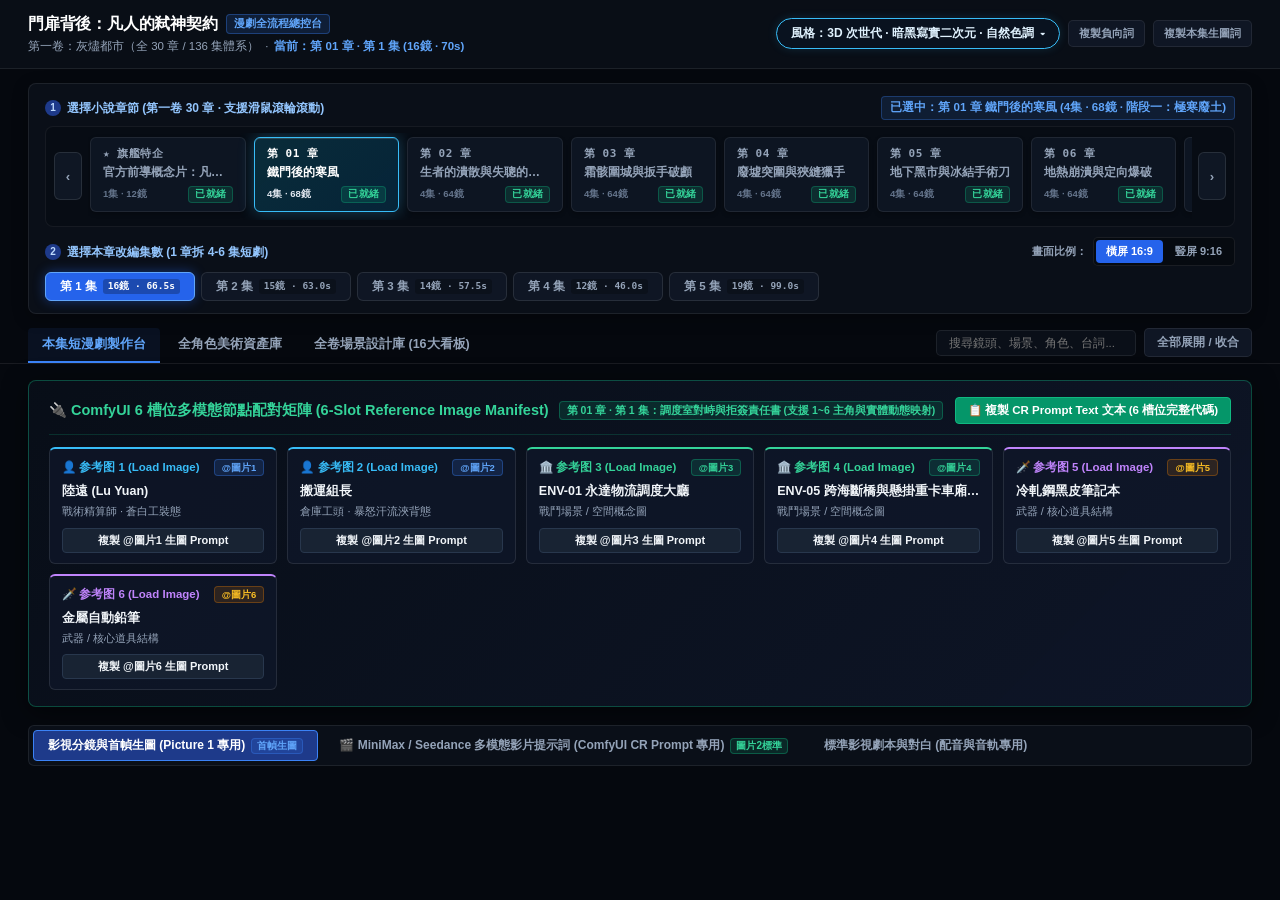
==== dashboard/index.html @ e0bdbbef "fix(prompts): eliminate global rich gritty textures and establish Material Integrity Protocol" ====
<!DOCTYPE html>
<html lang="zh-TW">
<head>
  <meta charset="UTF-8">
  <meta name="viewport" content="width=device-width, initial-scale=1.0">
  <title>門扉背後：凡人的弒神契約 - 工業級 AI 漫劇全流程製作總控台</title>
  <style>
    :root {
      --bg-primary: #05080e;
      --bg-secondary: #0a0f18;
      --bg-surface: #0e1522;
      --bg-card: #121a29;
      --bg-card-hover: #172235;
      --border-subtle: rgba(255, 255, 255, 0.08);
      --border-focus: rgba(56, 189, 248, 0.4);
      --accent-blue: #3b82f6;
      --accent-cyan: #06b6d4;
      --accent-sky: #38bdf8;
      --accent-bronze: #d97706;
      --accent-danger: #ef4444;
      --accent-purple: #a855f7;
      --accent-emerald: #10b981;
      --text-primary: #f8fafc;
      --text-secondary: #94a3b8;
      --text-muted: #64748b;
      --font-mono: "Fira Code", "Cascadia Code", Consolas, monospace;
      --font-sans: -apple-system, BlinkMacSystemFont, "Segoe UI", Roboto, "Noto Sans TC", sans-serif;
    }

    * { box-sizing: border-box; margin: 0; padding: 0; }
    body {
      background-color: var(--bg-primary);
      color: var(--text-primary);
      font-family: var(--font-sans);
      line-height: 1.5;
      padding-bottom: 90px;
      overflow-x: hidden;
    }

    /* 頂部極簡 Studio 導航欄 */
    header {
      background: rgba(10, 15, 24, 0.95);
      border-bottom: 1px solid var(--border-subtle);
      padding: 12px 28px;
      position: sticky;
      top: 0;
      z-index: 200;
      backdrop-filter: blur(20px);
    }

    .header-inner {
      max-width: 1600px;
      margin: 0 auto;
      display: flex;
      justify-content: space-between;
      align-items: center;
      flex-wrap: wrap;
      gap: 12px;
    }

    .brand-group {
      display: flex;
      flex-direction: column;
      gap: 2px;
    }

    .brand-title {
      display: flex;
      align-items: center;
      gap: 8px;
    }

    .brand-title h1 {
      font-size: 16px;
      font-weight: 700;
      color: #fff;
      letter-spacing: -0.2px;
    }

    .brand-subtitle {
      font-size: 11.5px;
      color: var(--text-secondary);
      display: flex;
      align-items: center;
      gap: 6px;
      flex-wrap: wrap;
    }

    .header-actions {
      display: flex;
      align-items: center;
      gap: 8px;
      flex-wrap: wrap;
    }

    .badge {
      display: inline-flex;
      align-items: center;
      font-size: 11px;
      font-weight: 600;
      padding: 2px 7px;
      border-radius: 4px;
      line-height: 1.2;
    }

    .badge-primary { background: rgba(59, 130, 246, 0.15); color: #60a5fa; border: 1px solid rgba(59, 130, 246, 0.35); }
    .badge-bronze { background: rgba(217, 119, 6, 0.15); color: #fbbf24; border: 1px solid rgba(217, 119, 6, 0.35); }
    .badge-shot { background: rgba(6, 182, 212, 0.15); color: #22d3ee; border: 1px solid rgba(6, 182, 212, 0.35); }
    .badge-danger { background: rgba(239, 68, 68, 0.15); color: #f87171; border: 1px solid rgba(239, 68, 68, 0.35); }
    .badge-purple { background: rgba(168, 85, 247, 0.15); color: #c084fc; border: 1px solid rgba(168, 85, 247, 0.35); }
    .badge-emerald { background: rgba(16, 185, 129, 0.15); color: #34d399; border: 1px solid rgba(16, 185, 129, 0.35); }

    /* 風格切換膠囊按鈕 (Style Switcher Capsule) */
    .style-capsule-btn {
      background: #111a29;
      border: 1px solid rgba(56, 189, 248, 0.35);
      color: #e2e8f0;
      padding: 5px 12px;
      border-radius: 20px;
      font-size: 11.5px;
      font-weight: 600;
      cursor: pointer;
      display: flex;
      align-items: center;
      gap: 6px;
      transition: all 0.2s ease;
      box-shadow: 0 0 10px rgba(56, 189, 248, 0.12);
    }

    .style-capsule-btn:hover {
      background: #17243a;
      border-color: #38bdf8;
      box-shadow: 0 0 14px rgba(56, 189, 248, 0.25);
    }

    .style-capsule-btn.active {
      background: rgba(56, 189, 248, 0.15);
      border-color: #38bdf8;
    }

    .btn-header-action {
      background: #0f1624;
      border: 1px solid var(--border-subtle);
      color: var(--text-secondary);
      font-size: 11px;
      font-weight: 600;
      padding: 5px 10px;
      border-radius: 5px;
      cursor: pointer;
      transition: all 0.15s ease;
    }

    .btn-header-action:hover {
      background: #182232;
      color: #fff;
      border-color: rgba(255, 255, 255, 0.2);
    }

    /* 風格抽屜 (Collapsible Style Drawer) */
    .style-drawer {
      max-height: 0;
      overflow: hidden;
      transition: max-height 0.35s cubic-bezier(0.4, 0, 0.2, 1), opacity 0.25s ease;
      opacity: 0;
      background: #080c14;
      border-bottom: 1px solid rgba(56, 189, 248, 0.2);
      box-shadow: 0 12px 30px rgba(0, 0, 0, 0.7);
    }

    .style-drawer.open {
      max-height: 550px;
      opacity: 1;
      overflow-y: auto;
    }

    .style-drawer-inner {
      max-width: 1600px;
      margin: 0 auto;
      padding: 14px 28px;
    }

    .style-drawer-header {
      display: flex;
      justify-content: space-between;
      align-items: center;
      margin-bottom: 10px;
    }

    .btn-close-drawer {
      background: transparent;
      border: 1px solid rgba(255, 255, 255, 0.1);
      color: #94a3b8;
      padding: 3px 8px;
      border-radius: 4px;
      font-size: 11px;
      cursor: pointer;
    }

    .btn-close-drawer:hover {
      color: #fff;
      border-color: #ef4444;
      background: rgba(239, 68, 68, 0.15);
    }

    .style-categories {
      display: flex;
      gap: 6px;
      margin-bottom: 10px;
      flex-wrap: wrap;
      align-items: center;
    }

    .cat-btn {
      background: #0f1624;
      border: 1px solid #1f2b3e;
      color: var(--text-secondary);
      font-size: 11px;
      font-weight: 600;
      padding: 4px 10px;
      border-radius: 4px;
      cursor: pointer;
      transition: all 0.15s ease;
    }

    .cat-btn:hover { color: #fff; border-color: #3b82f6; }
    .cat-btn.active {
      background: #2563eb;
      border-color: #60a5fa;
      color: #fff;
    }

    .style-grid {
      display: grid;
      grid-template-columns: repeat(auto-fill, minmax(min(100%, 280px), 1fr));
      gap: 8px;
    }

    .style-card {
      background: #0f1624;
      border: 1px solid #1e2a3c;
      border-radius: 6px;
      padding: 8px 12px;
      cursor: pointer;
      transition: all 0.15s ease;
      display: flex;
      flex-direction: column;
      gap: 2px;
      position: relative;
    }

    .style-card:hover {
      border-color: #38bdf8;
      background: #141f32;
    }

    .style-card.active, .style-card.selected {
      border-color: #38bdf8 !important;
      background: rgba(56, 189, 248, 0.16) !important;
      box-shadow: 0 0 16px rgba(56, 189, 248, 0.35), inset 0 0 8px rgba(56, 189, 248, 0.1) !important;
      outline: 1px solid #38bdf8 !important;
    }



    .style-card-name { font-size: 12px; font-weight: 700; color: #fff; line-height: 1.35; flex: 1; }
    .style-card-desc { font-size: 10.5px; color: var(--text-secondary); line-height: 1.35; }

    /* Studio Toolbar (雙層極簡章節與集數導航軸) */
    .studio-toolbar-container {
      max-width: 1600px;
      margin: 14px auto 0;
      padding: 0 28px;
    }

    .studio-toolbar-card {
      background: #0a0f18;
      border: 1px solid var(--border-subtle);
      border-radius: 8px;
      padding: 12px 16px;
      display: flex;
      flex-direction: column;
      gap: 10px;
      box-shadow: 0 4px 16px rgba(0, 0, 0, 0.3);
    }

    .toolbar-tier-1, .toolbar-tier-2 {
      display: flex;
      flex-direction: column;
      gap: 6px;
    }

    .tier-label-row {
      display: flex;
      justify-content: space-between;
      align-items: center;
      flex-wrap: wrap;
      gap: 8px;
    }

    .tier-label {
      font-size: 12px;
      font-weight: 700;
      color: #93c5fd;
      display: flex;
      align-items: center;
      gap: 6px;
    }

    .tier-step-badge {
      background: #1e3a8a;
      color: #bfdbfe;
      font-size: 10px;
      font-weight: 800;
      width: 16px;
      height: 16px;
      border-radius: 50%;
      display: inline-flex;
      align-items: center;
      justify-content: center;
    }

    .active-ch-pill {
      font-size: 11.5px;
      color: #60a5fa;
      background: rgba(59, 130, 246, 0.12);
      border: 1px solid rgba(59, 130, 246, 0.3);
      padding: 2px 8px;
      border-radius: 4px;
      font-weight: 600;
    }

    .chapter-scroll-wrapper {
      position: relative;
      display: flex;
      align-items: center;
      gap: 6px;
      background: #070c14;
      padding: 6px 8px;
      border-radius: 8px;
      border: 1px solid rgba(255, 255, 255, 0.06);
    }

    .scroll-btn {
      background: #0f1724;
      border: 1px solid rgba(255, 255, 255, 0.1);
      color: var(--text-secondary);
      width: 28px;
      height: 48px;
      border-radius: 6px;
      display: flex;
      align-items: center;
      justify-content: center;
      cursor: pointer;
      font-weight: 700;
      transition: all 0.15s ease;
      flex-shrink: 0;
    }

    .scroll-btn:hover { background: #1a2538; color: #38bdf8; border-color: #38bdf8; }

    .chapter-scroll-bar {
      display: flex;
      gap: 8px;
      overflow-x: auto;
      padding: 4px 2px 8px;
      scroll-behavior: smooth;
      flex: 1;
    }

    .chapter-scroll-bar::-webkit-scrollbar { height: 5px; }
    .chapter-scroll-bar::-webkit-scrollbar-track { background: rgba(0, 0, 0, 0.3); border-radius: 3px; }
    .chapter-scroll-bar::-webkit-scrollbar-thumb { background: #1e293b; border-radius: 3px; border: 1px solid rgba(255,255,255,0.05); }
    .chapter-scroll-bar::-webkit-scrollbar-thumb:hover { background: #0284c7; }

    .ch-btn, .chapter-pill {
      background: #0d1522;
      border: 1px solid rgba(255, 255, 255, 0.08);
      color: #94a3b8;
      font-size: 11.5px;
      font-weight: 600;
      padding: 8px 12px;
      border-radius: 6px;
      cursor: pointer;
      white-space: nowrap;
      transition: all 0.2s cubic-bezier(0.16, 1, 0.3, 1);
      display: flex;
      flex-direction: column;
      align-items: flex-start;
      gap: 4px;
      flex-shrink: 0;
      min-width: 145px;
      box-shadow: 0 2px 4px rgba(0, 0, 0, 0.25);
    }

    .ch-btn:hover, .chapter-pill:hover {
      color: #f1f5f9;
      border-color: rgba(56, 189, 248, 0.4);
      background: #142033;
      transform: translateY(-1px);
    }

    .ch-btn.active, .chapter-pill.active {
      background: linear-gradient(135deg, rgba(14, 116, 144, 0.3) 0%, rgba(2, 132, 199, 0.2) 100%);
      border-color: #38bdf8;
      color: #fff;
      box-shadow: 0 0 16px rgba(56, 189, 248, 0.3), inset 0 1px 0 rgba(255, 255, 255, 0.15);
    }

    .ch-btn-num, .ch-num {
      font-family: var(--font-mono);
      font-size: 11px;
      font-weight: 700;
      letter-spacing: 0.5px;
    }

    .ch-btn-meta, .ch-name {
      font-size: 12px;
      font-weight: 600;
      line-height: 1.3;
      max-width: 130px;
      overflow: hidden;
      text-overflow: ellipsis;
      white-space: nowrap;
    }

    .ch-status-badge {
      font-size: 9.5px;
      font-weight: 700;
      padding: 1px 6px;
      border-radius: 4px;
      letter-spacing: 0.2px;
    }

    .ch-status-badge.ready {
      background: rgba(16, 185, 129, 0.15);
      color: #34d399;
      border: 1px solid rgba(16, 185, 129, 0.3);
    }

    .ch-status-badge.wip {
      background: rgba(245, 158, 11, 0.12);
      color: #fbbf24;
      border: 1px solid rgba(245, 158, 11, 0.25);
    }

    .ratio-switch-wrapper {
      display: flex;
      align-items: center;
      gap: 6px;
    }

    .ratio-switch-group {
      display: flex;
      background: #060a10;
      padding: 2px;
      border-radius: 5px;
      border: 1px solid var(--border-subtle);
      gap: 2px;
    }

    .ratio-btn {
      background: transparent;
      border: none;
      color: var(--text-secondary);
      font-size: 11px;
      font-weight: 700;
      padding: 4px 10px;
      border-radius: 4px;
      cursor: pointer;
      transition: all 0.15s ease;
      white-space: nowrap;
    }

    .ratio-btn:hover { color: #fff; }
    .ratio-btn.active {
      background: #2563eb;
      color: #fff;
    }

    .sub-episode-pills {
      display: flex;
      gap: 6px;
      flex-wrap: wrap;
    }

    .pill-btn, .episode-pill {
      background: #0f1624;
      border: 1px solid rgba(255, 255, 255, 0.1);
      color: #94a3b8;
      font-size: 11.5px;
      font-weight: 600;
      padding: 6px 14px;
      border-radius: 6px;
      cursor: pointer;
      transition: all 0.15s ease;
      display: flex;
      align-items: center;
      gap: 6px;
      white-space: nowrap;
    }

    .pill-btn:hover, .episode-pill:hover { 
      color: #fff; 
      background: #162030; 
      border-color: #38bdf8; 
    }
    .pill-btn.active, .episode-pill.active {
      background: #2563eb;
      border-color: #60a5fa;
      color: #fff;
      box-shadow: 0 0 12px rgba(37, 99, 235, 0.45);
    }

    .pill-tag {
      font-size: 9.5px;
      background: rgba(0, 0, 0, 0.25);
      padding: 1px 5px;
      border-radius: 3px;
      font-family: var(--font-mono);
    }

    /* 4-Core Nav Tabs Bar */
    .nav-tabs-bar {
      max-width: 1600px;
      margin: 14px auto 0;
      padding: 0 28px;
      display: flex;
      justify-content: space-between;
      align-items: center;
      border-bottom: 1px solid var(--border-subtle);
      flex-wrap: wrap;
      gap: 10px;
    }

    .nav-tabs {
      display: flex;
      gap: 4px;
      overflow-x: auto;
    }

    .tab-btn {
      background: transparent;
      border: none;
      color: var(--text-secondary);
      padding: 8px 14px;
      font-size: 12.5px;
      font-weight: 600;
      cursor: pointer;
      border-bottom: 2px solid transparent;
      transition: all 0.15s ease;
      white-space: nowrap;
      border-radius: 4px 4px 0 0;
    }

    .tab-btn:hover { color: var(--text-primary); background: rgba(255, 255, 255, 0.03); }
    .tab-btn.active {
      color: #60a5fa;
      border-bottom: 2px solid var(--accent-blue);
      background: rgba(59, 130, 246, 0.08);
    }

    .search-tools {
      display: flex;
      align-items: center;
      gap: 8px;
      padding-bottom: 6px;
    }

    .search-input-wrapper {
      position: relative;
      display: flex;
      align-items: center;
    }

    .search-input {
      background: #0a0f18;
      border: 1px solid var(--border-subtle);
      color: #fff;
      font-size: 11.5px;
      padding: 6px 12px;
      border-radius: 5px;
      width: 200px;
      outline: none;
      transition: border-color 0.15s ease;
    }

    .search-input:focus { border-color: var(--accent-sky); }

    .btn-action {
      background: #0f1624;
      border: 1px solid var(--border-subtle);
      color: var(--text-secondary);
      font-size: 11.5px;
      font-weight: 600;
      padding: 6px 12px;
      border-radius: 5px;
      cursor: pointer;
      transition: all 0.15s ease;
      white-space: nowrap;
    }

    .btn-action:hover { color: #fff; border-color: #3b82f6; }

    main {
      max-width: 1600px;
      margin: 16px auto;
      padding: 0 28px;
    }

    .main-tab-pane { display: none; }
    .main-tab-pane.active { display: block; }

    /* Sub Workbench Tabs */
    .sub-workbench-tabs {
      display: flex;
      gap: 6px;
      margin-bottom: 16px;
      padding: 4px;
      background: #0a0f18;
      border: 1px solid var(--border-subtle);
      border-radius: 6px;
      flex-wrap: wrap;
    }

    .sub-tab-btn {
      background: transparent;
      border: 1px solid transparent;
      color: var(--text-secondary);
      padding: 6px 14px;
      font-size: 12px;
      font-weight: 600;
      border-radius: 4px;
      cursor: pointer;
      transition: all 0.15s ease;
      display: flex;
      align-items: center;
      gap: 6px;
    }

    .sub-tab-btn:hover { color: #fff; background: rgba(255, 255, 255, 0.04); }
    .sub-tab-btn.active {
      background: #1e3a8a;
      border-color: #3b82f6;
      color: #fff;
    }

    .sub-tab-pane { display: none; }
    .sub-tab-pane.active { display: block; }

    /* Stage Filter Buttons */
    .stage-btn {
      background: #0a0f18;
      border: 1px solid var(--border-subtle);
      color: var(--text-secondary);
      padding: 6px 14px;
      border-radius: 5px;
      font-size: 11.5px;
      font-weight: 500;
      cursor: pointer;
      transition: all 0.15s ease;
    }
    .stage-btn:hover {
      background: var(--bg-card);
      color: var(--text-primary);
      border-color: rgba(255,255,255,0.2);
    }
    .stage-btn.active {
      background: rgba(16, 185, 129, 0.15);
      color: #34d399;
      border-color: #10b981;
      font-weight: 600;
      box-shadow: 0 0 10px rgba(16, 185, 129, 0.25);
    }

    /* Environment Concept Bible Card */
    .env-bible-container {
      display: flex;
      flex-direction: column;
      gap: 24px;
    }

    .env-bible-card {
      background: linear-gradient(180deg, #0d1422 0%, #080c14 100%);
      border: 1px solid #1a2538;
      border-radius: 8px;
      padding: 18px;
      display: flex;
      flex-direction: column;
      gap: 14px;
      box-shadow: 0 4px 20px rgba(0, 0, 0, 0.4);
      position: relative;
    }

    .env-bible-card:hover {
      border-color: #3b82f6;
      box-shadow: 0 6px 25px rgba(59, 130, 246, 0.15);
    }

    .env-header-row {
      display: flex;
      justify-content: space-between;
      align-items: flex-start;
      border-bottom: 1px solid rgba(255, 255, 255, 0.08);
      padding-bottom: 12px;
      gap: 12px;
      flex-wrap: wrap;
    }

    .env-title-group {
      display: flex;
      flex-direction: column;
      gap: 2px;
    }

    .env-main-title {
      font-size: 16px;
      font-weight: 800;
      color: #fff;
      display: flex;
      align-items: center;
      gap: 8px;
    }

    .env-subtitle {
      font-size: 11.5px;
      color: #94a3b8;
      font-family: var(--font-mono);
    }

    .env-top-grid {
      display: grid;
      grid-template-columns: 1.1fr 1fr;
      gap: 14px;
    }

    .env-lore-box {
      background: rgba(15, 23, 42, 0.6);
      border: 1px solid rgba(255, 255, 255, 0.05);
      border-radius: 6px;
      padding: 14px;
      display: flex;
      flex-direction: column;
      gap: 10px;
    }

    .env-section-label {
      font-size: 10.5px;
      font-weight: 700;
      text-transform: uppercase;
      letter-spacing: 0.6px;
      color: #60a5fa;
      display: flex;
      align-items: center;
      gap: 6px;
    }

    .env-desc-text {
      font-size: 12px;
      color: #cbd5e1;
      line-height: 1.55;
    }

    .env-specs-grid {
      display: grid;
      grid-template-columns: 1fr 1fr;
      gap: 8px;
      background: rgba(0, 0, 0, 0.25);
      padding: 10px;
      border-radius: 5px;
      border: 1px solid rgba(255, 255, 255, 0.04);
    }

    .env-spec-item {
      font-size: 11px;
      display: flex;
      flex-direction: column;
      gap: 2px;
    }

    .env-spec-name { color: #64748b; font-weight: 600; font-size: 10px; }
    .env-spec-val { color: #e2e8f0; line-height: 1.35; }

    .env-color-swatches {
      display: flex;
      align-items: center;
      gap: 4px;
      flex-wrap: wrap;
      margin-top: 3px;
    }

    .env-color-chip {
      display: flex;
      align-items: center;
      gap: 4px;
      background: rgba(0, 0, 0, 0.3);
      padding: 2px 5px;
      border-radius: 3px;
      border: 1px solid rgba(255, 255, 255, 0.06);
      font-size: 10px;
      font-family: var(--font-mono);
      color: #94a3b8;
    }

    .env-color-dot {
      width: 8px;
      height: 8px;
      border-radius: 2px;
      display: inline-block;
    }

    .env-sub-section {
      display: flex;
      flex-direction: column;
      gap: 8px;
      background: rgba(13, 19, 31, 0.7);
      border: 1px solid rgba(255, 255, 255, 0.05);
      border-radius: 6px;
      padding: 12px 14px;
    }

    .env-quad-grid {
      display: grid;
      grid-template-columns: repeat(4, 1fr);
      gap: 10px;
    }

    .env-quad-card {
      background: #090e17;
      border: 1px solid #1a2538;
      border-radius: 5px;
      padding: 8px 10px;
      display: flex;
      flex-direction: column;
      gap: 4px;
      transition: all 0.15s ease;
    }

    .env-quad-card:hover {
      border-color: #3b82f6;
      background: #0d1522;
    }

    .env-quad-title {
      font-size: 11px;
      font-weight: 700;
      color: #93c5fd;
      display: flex;
      align-items: center;
      justify-content: space-between;
    }

    .env-quad-desc {
      font-size: 10.5px;
      color: #94a3b8;
      line-height: 1.4;
    }

    /* 30 章全景工程總表網格 */
    .overview-grid {
      display: grid;
      grid-template-columns: repeat(auto-fill, minmax(min(100%, 340px), 1fr));
      gap: 12px;
    }

    .ch-overview-card {
      background: var(--bg-card);
      border: 1px solid var(--border-subtle);
      border-radius: 6px;
      padding: 12px 14px;
      display: flex;
      flex-direction: column;
      gap: 6px;
      transition: all 0.2s ease;
      cursor: pointer;
    }

    .ch-overview-card:hover {
      border-color: #3b82f6;
      background: var(--bg-card-hover);
      transform: translateY(-2px);
    }

    .ch-overview-card.active-ch {
      border-color: #60a5fa;
      background: rgba(59, 130, 246, 0.1);
    }

    .ch-card-header {
      display: flex;
      justify-content: space-between;
      align-items: center;
    }

    .ch-card-title {
      font-size: 13px;
      font-weight: 700;
      color: #fff;
    }

    .ch-card-desc {
      font-size: 11px;
      color: var(--text-secondary);
      line-height: 1.4;
    }

    .ch-card-footer {
      display: flex;
      justify-content: space-between;
      align-items: center;
      margin-top: auto;
      padding-top: 6px;
      border-top: 1px solid rgba(255, 255, 255, 0.05);
      font-size: 10.5px;
      color: var(--text-muted);
    }

    /* 可折疊手風琴 */
    .section-accordion {
      background: var(--bg-secondary);
      border: 1px solid var(--border-subtle);
      border-radius: 6px;
      margin-bottom: 14px;
      overflow: hidden;
      transition: border-color 0.2s ease;
    }

    .accordion-header {
      padding: 10px 16px;
      background: #0d1422;
      display: flex;
      justify-content: space-between;
      align-items: center;
      cursor: pointer;
      user-select: none;
      border-bottom: 1px solid var(--border-subtle);
      transition: background 0.15s ease;
    }

    .accordion-header:hover { background: #121c2e; }

    .accordion-title {
      font-size: 13px;
      font-weight: 700;
      color: #f1f5f9;
      display: flex;
      align-items: center;
      gap: 8px;
    }

    .accordion-icon {
      font-size: 13px;
      color: #94a3b8;
      font-family: var(--font-mono);
      transition: transform 0.2s ease;
    }

    .accordion-body { 
      padding: 14px; 
      display: block; 
      transition: all 0.2s ease;
    }

    /* 支援雙重選擇器：無論 .collapsed 在 accordion 還是 body 上均強制隱藏 */
    .section-accordion.collapsed .accordion-body,
    .accordion-body.collapsed { 
      display: none !important; 
    }

    .section-accordion.collapsed .accordion-header {
      border-bottom: none;
    }

    /* 卡片與網格 */
    .shot-grid, .asset-grid {
      display: grid;
      grid-template-columns: repeat(auto-fill, minmax(min(100%, 380px), 1fr));
      gap: 16px;
      align-items: stretch;
    }

    .shot-card, .asset-card {
      background: var(--bg-card);
      border: 1px solid var(--border-subtle);
      border-radius: 8px;
      overflow: hidden;
      display: flex;
      flex-direction: column;
      transition: all 0.2s cubic-bezier(0.16, 1, 0.3, 1);
      box-shadow: 0 4px 14px rgba(0, 0, 0, 0.25);
    }

    .shot-card:hover, .asset-card:hover {
      border-color: #3b82f6;
      background: var(--bg-card-hover);
      transform: translateY(-2px);
      box-shadow: 0 8px 22px rgba(59, 130, 246, 0.18);
    }

    .shot-header, .card-header {
      background: #0d1422;
      padding: 10px 14px;
      display: flex;
      justify-content: space-between;
      align-items: center;
      border-bottom: 1px solid var(--border-subtle);
      font-weight: 700;
      color: #fff;
    }

    .shot-desc {
      padding: 12px 14px 10px;
      font-size: 12.5px;
      color: #e2e8f0;
      line-height: 1.6;
      word-break: break-word;
      overflow-wrap: break-word;
    }

    .shot-sfx {
      font-size: 11px;
      color: #38bdf8;
      background: rgba(56, 189, 248, 0.08);
      border: 1px solid rgba(56, 189, 248, 0.2);
      padding: 5px 10px;
      border-radius: 4px;
      margin: 0 14px 10px;
      display: flex;
      align-items: center;
      gap: 4px;
      word-break: break-word;
    }

    .card-body {
      padding: 12px 14px;
      flex: 1;
      display: flex;
      flex-direction: column;
      gap: 8px;
    }

    .asset-spec-list {
      font-size: 11.5px;
      color: var(--text-secondary);
      list-style-type: none;
      display: flex;
      flex-direction: column;
      gap: 2px;
    }

    .asset-spec-list li { padding-left: 10px; position: relative; }
    .asset-spec-list li::before { content: "-"; position: absolute; left: 0; color: var(--accent-blue); }

    /* 單鏡頭動態演示指引盒子 */
    .motion-guide-box {
      background: rgba(15, 23, 42, 0.7);
      border-left: 3px solid #38bdf8;
      border-radius: 0 4px 4px 0;
      padding: 8px 10px;
      display: flex;
      flex-direction: column;
      gap: 4px;
      font-size: 11px;
      border-top: 1px solid rgba(56, 189, 248, 0.08);
      border-right: 1px solid rgba(56, 189, 248, 0.08);
      border-bottom: 1px solid rgba(56, 189, 248, 0.08);
    }

    .motion-guide-header {
      font-size: 10.5px;
      font-weight: 700;
      color: #38bdf8;
      display: flex;
      justify-content: space-between;
      align-items: center;
      text-transform: uppercase;
    }

    .motion-guide-content {
      color: #cbd5e1;
      line-height: 1.45;
    }

    .motion-item {
      display: flex;
      gap: 4px;
      margin-top: 2px;
    }

    .motion-tag {
      color: #93c5fd;
      font-weight: 600;
      flex-shrink: 0;
    }

    /* 配音對白專屬盒子 */
    .dubbing-card-box {
      background: rgba(88, 28, 135, 0.2);
      border: 1px solid rgba(168, 85, 247, 0.35);
      border-radius: 4px;
      padding: 6px 8px;
      display: flex;
      flex-direction: column;
      gap: 3px;
    }
    .dubbing-card-header {
      display: flex;
      justify-content: space-between;
      align-items: center;
    }
    .dubbing-card-text {
      font-size: 11.5px;
      color: #f3e8ff;
      line-height: 1.4;
    }
    .dubbing-timeline-box {
      background: #090e17;
      border: 1px solid rgba(168, 85, 247, 0.3);
      border-radius: 6px;
      padding: 14px;
      margin-bottom: 20px;
    }
    .dubbing-timeline-table {
      width: 100%;
      border-collapse: collapse;
      font-size: 11.5px;
      margin-top: 8px;
    }
    .dubbing-timeline-table th {
      background: #111827;
      color: #c084fc;
      text-align: left;
      padding: 6px 8px;
      border-bottom: 1px solid #1f2937;
      font-weight: 600;
    }
    .dubbing-timeline-table td {
      padding: 6px 8px;
      border-bottom: 1px solid rgba(255, 255, 255, 0.05);
      color: #e2e8f0;
      vertical-align: middle;
    }
    .dubbing-timeline-table tr:hover td {
      background: rgba(168, 85, 247, 0.06);
    }

    /* 角色聲線卡片 */
    .voice-card {
      background: #090e17;
      border: 1px solid rgba(168, 85, 247, 0.25);
      border-radius: 6px;
      padding: 12px 14px;
      display: flex;
      flex-direction: column;
      gap: 8px;
    }
    .voice-card:hover {
      border-color: rgba(168, 85, 247, 0.5);
      box-shadow: 0 4px 16px rgba(168, 85, 247, 0.1);
    }
    .voice-spec-row {
      display: grid;
      grid-template-columns: 1fr 1fr;
      gap: 6px;
      background: rgba(15, 23, 42, 0.6);
      padding: 6px 8px;
      border-radius: 4px;
      font-size: 11px;
    }
    .voice-sample-box {
      background: rgba(88, 28, 135, 0.15);
      border-left: 3px solid #a855f7;
      padding: 6px 8px;
      border-radius: 0 4px 4px 0;
      font-size: 11.5px;
      color: #f3e8ff;
      line-height: 1.4;
    }

    /* 怪物聲效工程卡片 */
    .monster-audio-card {
      background: #090e17;
      border: 1px solid rgba(239, 68, 68, 0.25);
      border-radius: 6px;
      padding: 12px 14px;
      display: flex;
      flex-direction: column;
      gap: 10px;
    }
    .monster-audio-card:hover {
      border-color: rgba(239, 68, 68, 0.5);
      box-shadow: 0 4px 16px rgba(239, 68, 68, 0.1);
    }
    .monster-layer-box {
      background: rgba(15, 23, 42, 0.7);
      border: 1px solid rgba(255, 255, 255, 0.06);
      border-radius: 4px;
      padding: 6px 8px;
      display: flex;
      flex-direction: column;
      gap: 3px;
      font-size: 11px;
    }

    /* 全球大師概念設計卡片 */
    .master-designer-card {
      background: #090e17;
      border: 1px solid rgba(59, 130, 246, 0.25);
      border-radius: 6px;
      padding: 12px 14px;
      display: flex;
      flex-direction: column;
      gap: 8px;
    }
    .master-designer-card:hover {
      border-color: rgba(59, 130, 246, 0.5);
      box-shadow: 0 4px 16px rgba(59, 130, 246, 0.12);
    }
    .designer-detail-row {
      display: flex;
      flex-direction: column;
      gap: 2px;
      font-size: 11px;
      background: rgba(15, 23, 42, 0.6);
      padding: 6px 8px;
      border-radius: 4px;
    }
    .palette-swatch-box {
      background: #0d1522;
      border: 1px solid rgba(59, 130, 246, 0.2);
      border-radius: 5px;
      padding: 8px 10px;
      display: flex;
      flex-direction: column;
      gap: 4px;
    }

    .prompt-box {
      background: #080c12;
      border: 1px solid #1a2536;
      border-radius: 6px;
      padding: 10px 12px;
      margin: auto 12px 12px 12px;
      display: flex;
      flex-direction: column;
      gap: 6px;
    }

    .prompt-header {
      font-size: 11px;
      font-family: var(--font-mono);
      color: #94a3b8;
      margin-bottom: 2px;
      display: flex;
      justify-content: space-between;
      align-items: center;
      font-weight: 600;
    }

    .prompt-content {
      font-family: var(--font-mono);
      font-size: 11.5px;
      color: #cbd5e1;
      white-space: pre-wrap;
      word-break: break-word;
      overflow-wrap: anywhere;
      max-height: 125px;
      overflow-y: auto;
      line-height: 1.55;
      padding-right: 4px;
    }

    /* 精緻極簡滾動條規範，杜絕原生巨大箭頭捲軸擠壓破壞字體與框線 */
    .prompt-content::-webkit-scrollbar,
    .screenplay-container::-webkit-scrollbar,
    .style-drawer::-webkit-scrollbar,
    .voice-table-container::-webkit-scrollbar,
    .nav-tabs::-webkit-scrollbar,
    .card-grid::-webkit-scrollbar {
      width: 5px;
      height: 5px;
    }

    .prompt-content::-webkit-scrollbar-track,
    .screenplay-container::-webkit-scrollbar-track,
    .style-drawer::-webkit-scrollbar-track,
    .voice-table-container::-webkit-scrollbar-track,
    .nav-tabs::-webkit-scrollbar-track,
    .card-grid::-webkit-scrollbar-track {
      background: rgba(0, 0, 0, 0.25);
      border-radius: 3px;
    }

    .prompt-content::-webkit-scrollbar-thumb,
    .screenplay-container::-webkit-scrollbar-thumb,
    .style-drawer::-webkit-scrollbar-thumb,
    .voice-table-container::-webkit-scrollbar-thumb,
    .nav-tabs::-webkit-scrollbar-thumb,
    .card-grid::-webkit-scrollbar-thumb {
      background: #1e293b;
      border-radius: 3px;
      border: 1px solid rgba(255, 255, 255, 0.05);
    }

    .prompt-content::-webkit-scrollbar-thumb:hover,
    .screenplay-container::-webkit-scrollbar-thumb:hover,
    .style-drawer::-webkit-scrollbar-thumb:hover,
    .voice-table-container::-webkit-scrollbar-thumb:hover,
    .nav-tabs::-webkit-scrollbar-thumb:hover,
    .card-grid::-webkit-scrollbar-thumb:hover {
      background: #38bdf8;
    }

    .btn-copy {
      background: #182333;
      border: 1px solid #28374d;
      color: #f1f5f9;
      font-size: 10.5px;
      padding: 3px 8px;
      border-radius: 4px;
      cursor: pointer;
      transition: all 0.15s ease;
      font-family: var(--font-sans);
      font-weight: 600;
      white-space: nowrap;
    }

    .btn-copy:hover { background: #3b82f6; border-color: #3b82f6; color: #fff; }
    .btn-copy.copied { background: #10b981; border-color: #10b981; color: #fff; }

    #toast {
      position: fixed;
      bottom: 24px;
      right: 24px;
      background: #10b981;
      color: #fff;
      font-size: 12.5px;
      font-weight: 600;
      padding: 8px 16px;
      border-radius: 5px;
      box-shadow: 0 4px 20px rgba(0, 0, 0, 0.4);
      transform: translateY(100px);
      opacity: 0;
      transition: all 0.25s ease;
      z-index: 9999;
    }

    #toast.show { transform: translateY(0); opacity: 1; }

    .screenplay-box {
      background: var(--bg-secondary);
      border: 1px solid var(--border-subtle);
      border-radius: 6px;
      padding: 24px;
      font-size: 13.5px;
      line-height: 1.75;
      max-width: 960px;
      margin: 0 auto;
    }

    .scene-header {
      font-family: var(--font-mono);
      font-weight: 700;
      color: #38bdf8;
      border-left: 3px solid #38bdf8;
      padding-left: 8px;
      margin: 16px 0 8px;
    }

    .dialogue-block { margin: 10px 0 10px 20px; }
    .character-name { font-weight: 700; color: #fbbf24; margin-bottom: 2px; }
    .action-line { color: var(--text-secondary); margin-bottom: 8px; }

    /* ==========================================================================
       響應式設計斷點系統 (Responsive Web Design / RWD Matrix)
       ========================================================================== */

    @media (max-width: 1200px) {
      header, .studio-toolbar-container, .nav-tabs-bar, main, .style-drawer-inner {
        padding-left: 18px;
        padding-right: 18px;
      }
      .shot-grid, .asset-grid {
        grid-template-columns: repeat(auto-fill, minmax(min(100%, 380px), 1fr));
      }
    }

    @media (max-width: 992px) {
      .header-inner {
        flex-direction: column;
        align-items: flex-start;
        gap: 10px;
      }
      .header-actions {
        width: 100%;
        justify-content: flex-start;
      }
      .nav-tabs-bar {
        flex-direction: column;
        align-items: stretch;
        gap: 10px;
      }
      .nav-tabs {
        width: 100%;
        overflow-x: auto;
        padding-bottom: 4px;
        -webkit-overflow-scrolling: touch;
      }
      .search-tools {
        width: 100%;
        justify-content: flex-start;
        flex-wrap: wrap;
      }
      .search-input {
        flex: 1;
        min-width: 150px;
      }
      .env-top-grid {
        grid-template-columns: 1fr;
      }
      .env-quad-grid {
        grid-template-columns: repeat(2, 1fr);
      }
    }

    @media (max-width: 768px) {
      header {
        padding: 10px 14px;
      }
      .studio-toolbar-container, .nav-tabs-bar, main, .style-drawer-inner {
        padding-left: 12px;
        padding-right: 12px;
        margin-top: 8px;
      }
      .brand-title h1 {
        font-size: 15px;
      }
      .tier-label-row {
        flex-direction: column;
        align-items: stretch;
        gap: 6px;
      }
      .ratio-switch-group {
        width: 100%;
      }
      .ratio-btn {
        flex: 1;
        text-align: center;
      }
      .sub-workbench-tabs {
        flex-direction: column;
        gap: 4px;
      }
      .sub-tab-btn {
        width: 100%;
        justify-content: space-between;
      }
      .shot-grid, .asset-grid, .overview-grid {
        grid-template-columns: 1fr;
        gap: 10px;
      }
      .screenplay-box {
        padding: 16px 12px;
        font-size: 13px;
        line-height: 1.6;
      }
      .dubbing-timeline-box {
        padding: 10px;
        overflow-x: auto;
        -webkit-overflow-scrolling: touch;
      }
      .dubbing-timeline-table {
        min-width: 500px;
      }
    }

    @media (max-width: 480px) {
      header {
        padding: 8px 10px;
      }
      .studio-toolbar-container, .nav-tabs-bar, main, .style-drawer-inner {
        padding-left: 8px;
        padding-right: 8px;
      }
      .style-categories {
        gap: 3px;
      }
      .cat-btn {
        font-size: 10px;
        padding: 3px 6px;
      }
      .style-grid {
        grid-template-columns: 1fr;
      }
      .pill-btn {
        width: 100%;
        justify-content: space-between;
        padding: 6px 10px;
      }
      .search-tools {
        flex-direction: column;
        align-items: stretch;
      }
      .search-input, .btn-action {
        width: 100%;
      }
      .env-quad-grid {
        grid-template-columns: 1fr;
      }
      .env-specs-grid {
        grid-template-columns: 1fr;
      }
      #toast {
        bottom: 10px;
        right: 10px;
        left: 10px;
        text-align: center;
      }
    }
  /* 風格切換器膠囊與抽屜 */
    .style-capsule-btn {
      background: #09121f;
      border: 1px solid #38bdf8;
      color: #e0f2fe;
      padding: 6px 14px;
      border-radius: 20px;
      cursor: pointer;
      font-size: 12px;
      font-weight: 700;
      display: inline-flex;
      align-items: center;
      gap: 6px;
      transition: all 0.2s cubic-bezier(0.16, 1, 0.3, 1);
      box-shadow: 0 0 10px rgba(56, 189, 248, 0.15);
    }
    .style-capsule-btn:hover {
      background: #13233a;
      border-color: #7dd3fc;
      box-shadow: 0 0 16px rgba(56, 189, 248, 0.35);
      color: #fff;
    }
    .style-capsule-btn #style-drawer-arrow {
      font-size: 10px;
      transition: transform 0.2s ease;
    }

    .style-drawer {
      max-height: 0;
      overflow: hidden;
      transition: max-height 0.35s cubic-bezier(0.16, 1, 0.3, 1), opacity 0.25s ease, padding 0.25s ease;
      background: #060b14;
      border-bottom: 1px solid rgba(56, 189, 248, 0.25);
      opacity: 0;
      padding: 0 24px;
    }
    .style-drawer.expanded {
      max-height: 600px;
      opacity: 1;
      padding: 14px 24px 18px;
      overflow-y: auto;
    }
    .style-drawer-inner {
      max-width: 1600px;
      margin: 0 auto;
    }
    .style-drawer-header {
      display: flex;
      justify-content: space-between;
      align-items: center;
      margin-bottom: 12px;
      padding-bottom: 8px;
      border-bottom: 1px solid rgba(255, 255, 255, 0.08);
    }
    .btn-close-drawer {
      background: transparent;
      border: 1px solid rgba(255, 255, 255, 0.15);
      color: #94a3b8;
      padding: 3px 10px;
      border-radius: 4px;
      cursor: pointer;
      font-size: 11px;
    }
    .btn-close-drawer:hover {
      background: #1e293b;
      color: #fff;
    }

    .style-options-grid {
      display: grid;
      grid-template-columns: repeat(auto-fill, minmax(280px, 1fr));
      gap: 10px;
    }
    .style-option-card {
      background: #0c1524;
      border: 1px solid rgba(255, 255, 255, 0.08);
      border-radius: 6px;
      padding: 10px 12px;
      cursor: pointer;
      transition: all 0.15s ease;
      display: flex;
      flex-direction: column;
      gap: 4px;
    }
    .style-option-card:hover {
      background: #132034;
      border-color: rgba(56, 189, 248, 0.4);
      transform: translateY(-1px);
    }
    .style-option-card.active {
      background: linear-gradient(135deg, rgba(14, 116, 144, 0.3) 0%, rgba(2, 132, 199, 0.2) 100%);
      border-color: #38bdf8;
      box-shadow: 0 0 12px rgba(56, 189, 248, 0.3);
    }
    .style-card-title {
      font-size: 12.5px;
      font-weight: 700;
      color: #e2e8f0;
      display: flex;
      justify-content: space-between;
      align-items: center;
    }
    .style-card-desc {
      font-size: 11px;
      color: #94a3b8;
      line-height: 1.35;
    }
  .mixer-tab-btn {
      background: #0d1522;
      border: 1px solid rgba(255, 255, 255, 0.1);
      color: #94a3b8;
      font-size: 11.5px;
      font-weight: 700;
      padding: 6px 14px;
      border-radius: 6px;
      cursor: pointer;
      transition: all 0.2s ease;
    }
    .mixer-tab-btn:hover {
      background: #142033;
      border-color: rgba(56, 189, 248, 0.4);
      color: #e2e8f0;
    }
    .mixer-tab-btn.active {
      background: linear-gradient(135deg, rgba(14, 116, 144, 0.3) 0%, rgba(2, 132, 199, 0.2) 100%);
      border-color: #38bdf8;
      color: #38bdf8;
      box-shadow: 0 0 12px rgba(56, 189, 248, 0.3);
    }
  .btn-copy.copied {
      background: rgba(16, 185, 129, 0.2) !important;
      border-color: #34d399 !important;
      color: #34d399 !important;
      box-shadow: 0 0 10px rgba(52, 211, 153, 0.4) !important;
    }
  </style>
</head>
<body>

  <!-- 頂部全域狀態與快捷控制列 -->
  <header>
    <div class="header-inner">
      <div class="brand-group">
        <div class="brand-title">
          <h1>門扉背後：凡人的弒神契約</h1>
          <span class="badge badge-primary">漫劇全流程總控台</span>
        </div>
        <div class="brand-subtitle">
          <span>第一卷：灰燼都市（全 30 章 / 136 集體系）</span>
          <span>·</span>
          <span id="current-part-stat" style="color: #60a5fa; font-weight: 600;">當前：第 01 章 · 第 1 集 (16鏡 · 70s)</span>
        </div>
      </div>

      <div class="header-actions">
        <!-- 風格抽屜切換膠囊 (Style Switcher Capsule) -->
        <button class="style-capsule-btn" id="btn-style-drawer-toggle" onclick="toggleStyleDrawer()">
          <span id="current-style-tag">風格：3D 次世代 · 暗黑寫實 · 原創自由</span>
          <span id="style-drawer-arrow">▾</span>
        </button>

        <button class="btn-header-action" onclick="copyUniversalNegativePrompt(this)">複製負向詞</button>
        <button class="btn-header-action" onclick="copyBatchPrompts()">複製本集生圖詞</button>
      </div>

</div>
    </div>

    <!-- 可折疊/展開的全域美術風格抽屜 (Smooth Collapsible Style Drawer) -->
    <div class="style-drawer" id="style-drawer">
      <div class="style-drawer-inner">
        <div class="style-drawer-header">
          <div style="display: flex; align-items: center; gap: 8px;">
            <span style="font-size: 12.5px; font-weight: 700; color: #93c5fd;">全域視覺風格引擎 (10 款多元風格 · 點擊立即全域替換提示詞)</span>
            <span class="badge badge-emerald">即時生效</span>
          </div>
          <button class="btn-close-drawer" onclick="toggleStyleDrawer(false)">關閉</button>
        </div>
        
                <div class="style-categories" style="display: flex; gap: 8px; flex-wrap: wrap; margin-bottom: 14px;">
          <span style="font-size: 11.5px; font-weight: 700; color: #38bdf8; margin-right: 4px; display: flex; align-items: center;">五維模組選填調度器：</span>
          <button class="cat-btn mixer-tab-btn active" id="mixer-tab-dimension" onclick="switchMixerTab('dimension')" style="font-weight: 700; border-color: #38bdf8; color: #38bdf8;">維度一：空間維度 (2D / 2.5D / 3D)</button>
          <button class="cat-btn mixer-tab-btn" id="mixer-tab-style" onclick="switchMixerTab('style')" style="font-weight: 700;">維度二：視覺渲染風格 (10款)</button>
          <button class="cat-btn mixer-tab-btn" id="mixer-tab-master" onclick="switchMixerTab('master')" style="font-weight: 700;">維度三：全球大師概念庫 (10位+自由)</button>
          <button class="cat-btn mixer-tab-btn" id="mixer-tab-color" onclick="switchMixerTab('color')" style="font-weight: 700;">維度四：防雜色彩約束 (6款+自由)</button>
          <button class="cat-btn mixer-tab-btn" id="mixer-tab-scene" onclick="switchMixerTab('scene')" style="font-weight: 700;">維度五：場景光學氛圍 (6款+預設)</button>
        </div>
        
        <div class="style-grid" id="style-cards-container"></div>
      </div>
    </div>
  </header>

  <!-- 雙層級章節與集數導航控制台 (Studio Toolbar) -->
  <div class="studio-toolbar-container">
    <div class="studio-toolbar-card">
      
      <!-- 第一層：選擇小說章節 (全 30 章) -->
      <div class="toolbar-tier-1">
        <div class="tier-label-row">
          <div class="tier-label">
            <span class="tier-step-badge">1</span>
            <span>選擇小說章節 (第一卷 30 章 · 支援滑鼠滾輪滾動)</span>
          </div>
          <span id="active-chapter-indicator" class="active-ch-pill">已選中：第 01 章 鐵門後的寒風 (4集 · 68鏡)</span>
        </div>

        <div class="chapter-scroll-wrapper">
          <button class="scroll-btn" onclick="scrollChapters(-300)">‹</button>
          <div class="chapter-scroll-bar" id="chapter-scroll-bar-container">
            <!-- 由 JS 動態生成 30 個章節按鈕 -->
          </div>
          <button class="scroll-btn" onclick="scrollChapters(300)">›</button>
        </div>
      </div>

      <!-- 第二層：選擇本章改編集數 (4集/6集) 與畫面比例 -->
      <div class="toolbar-tier-2">
        <div class="tier-label-row">
          <div class="tier-label">
            <span class="tier-step-badge">2</span>
            <span>選擇本章改編集數 (1 章拆 4-6 集短劇)</span>
          </div>
          
          <div class="ratio-switch-wrapper">
            <span style="font-size: 11px; font-weight: 700; color: #94a3b8;">畫面比例：</span>
            <div class="ratio-switch-group">
              <button class="ratio-btn active" id="btn-ar-16-9" onclick="setAspectRatio('16:9')">橫屏 16:9</button>
              <button class="ratio-btn" id="btn-ar-9-16" onclick="setAspectRatio('9:16')">豎屏 9:16</button>
            </div>
          </div>
        </div>

        <div class="sub-episode-pills" id="episode-pills-container">
          <!-- 由 JS 動態生成子集按鈕 -->
        </div>
      </div>

    </div>
  </div>

  <!-- 主功能標籤列 (4 大核心工作台) -->
  <div class="nav-tabs-bar">
    <div class="nav-tabs">
      <button class="tab-btn active" id="main-tab-production" onclick="switchMainTab('production')">本集短漫劇製作台</button>
      <button class="tab-btn" id="main-tab-characters" onclick="switchMainTab('characters')">全角色美術資產庫</button>
      <button class="tab-btn" id="main-tab-environments" onclick="switchMainTab('environments')">全卷場景設計庫 (16大看板)</button>
      
    </div>
    <div class="search-tools">
      <input type="text" id="search-box" class="search-input" placeholder="搜尋鏡頭、場景、角色、台詞..." oninput="handleSearch(this.value)">
      <button class="btn-action" onclick="toggleAllAccordions()">全部展開 / 收合</button>
    </div>
  </div>

  <main>
    <!-- 模組 0: 30 章全景工程總表 -->
    

    <!-- 模組 1: 本集短漫劇製作台 (整合分鏡、生圖、圖生影動態詞與標準配音劇本) -->
    <section id="pane-production" class="main-tab-pane active">
      <!-- 🎯 本集製片必備資產看板 (Episode Production Asset Manifest) -->
      <div id="episode-asset-manifest-container"></div>

      <!-- 製作台內部子切換列 (三核心工作台) -->
      <div class="sub-workbench-tabs">
        <button class="sub-tab-btn active" id="subbtn-shots" onclick="switchSubProductionTab('shots')">
          <span>影視分鏡與首幀生圖 (Picture 1 專用)</span>
          <span class="badge badge-primary" style="font-size: 10px; padding: 1px 5px;">首幀生圖</span>
        </button>
        <button class="sub-tab-btn" id="subbtn-minimax" onclick="switchSubProductionTab('minimax')">
          <span>🎬 MiniMax / Seedance 多模態影片提示詞 (ComfyUI CR Prompt 專用)</span>
          <span class="badge badge-emerald" style="font-size: 10px; padding: 1px 5px;">圖片2標準</span>
        </button>
        <button class="sub-tab-btn" id="subbtn-script" onclick="switchSubProductionTab('script')">
          <span>標準影視劇本與對白 (配音與音軌專用)</span>
        </button>
      </div>

      <!-- 子視圖 1: 影視分鏡與首幀生圖 -->
      <div id="subpane-shots" class="sub-tab-pane active">
        <div class="shot-grid" id="shot-cards-container"></div>
      </div>

      <!-- 子視圖 2: MiniMax / Seedance 多模態端到端提示詞 (ComfyUI 專用) -->
      <div id="subpane-minimax" class="sub-tab-pane">
        <div id="minimax-container" class="minimax-container" style="background: #080e18; border: 1px solid rgba(16, 185, 129, 0.3); border-radius: 8px; padding: 24px;"></div>
      </div>

      <!-- 子視圖 3: 標準劇本與對白 -->
      <div id="subpane-script" class="sub-tab-pane">
        <div id="screenplay-container" class="screenplay-container" style="background: #080e18; border: 1px solid rgba(56, 189, 248, 0.2); border-radius: 8px; padding: 24px;"></div>
      </div>
    </section>

    <!-- 模組 2: 全角色美術資產庫 (整合 3:4 看板與 16:9 三視圖) -->
    <section id="pane-characters" class="main-tab-pane">
      <!-- 子工作台導航列 (5大子視圖) -->
      <div class="sub-workbench-tabs">
        <button class="sub-tab-btn active" id="subbtn-bible" onclick="switchSubCharacterTab('bible')">
          <span>3:4 視覺設定看板 (主角 & BOSS & 配角)</span>
        </button>
        <button class="sub-tab-btn" id="subbtn-turnaround" onclick="switchSubCharacterTab('turnaround')">
          <span>16:9 多視圖三視圖 (主角 & BOSS & 配角 & 怪異)</span>
        </button>
        <button class="sub-tab-btn" id="subbtn-props" onclick="switchSubCharacterTab('props')">
          <span>🗡️ 獨立武器與道具資產庫 (Hero Props & Weapon Sheets)</span>
          <span class="badge badge-primary" style="font-size: 10px; padding: 1px 5px;">28大資產</span>
        </button>
        <button class="sub-tab-btn" id="subbtn-voice" onclick="switchSubCharacterTab('voice')">
          <span>角色 AI 配音聲線規格 (Voice & TTS Specs)</span>
        </button>
        <button class="sub-tab-btn" id="subbtn-monster-audio" onclick="switchSubCharacterTab('monster-audio')">
          <span>怪獸與異象聲效工程庫 (Monster & Boss Audio Bible)</span>
        </button>
      </div>

      <!-- 子視圖 1: 3:4 設定看板 -->
      <div id="subpane-bible" class="sub-tab-pane active">
        <!-- 3:4 初火小隊核心主角 -->
        <div class="section-accordion">
          <div class="accordion-header" onclick="toggleAccordion(this)">
            <div class="accordion-title">
              <span>初火小隊核心主角 (非重疊 3:4 設定看板)</span>
              <span class="badge badge-primary">6 位成員</span>
            </div>
            <span class="accordion-icon">▾</span>
          </div>
          <div class="accordion-body">
            <div id="bible-protagonists-container" class="card-grid"></div>
          </div>
        </div>

        <!-- 3:4 界域神祇與階段領主 -->
        <div class="section-accordion">
          <div class="accordion-header" onclick="toggleAccordion(this)">
            <div class="accordion-title">
              <span>界域神祇與階段領主 (非重疊 3:4 設定看板)</span>
              <span class="badge badge-amber">3 位神尊</span>
            </div>
            <span class="accordion-icon">▾</span>
          </div>
          <div class="accordion-body">
            <div id="bible-bosses-container" class="card-grid"></div>
          </div>
        </div>

        <!-- 3:4 前期關鍵配角 -->
        <div class="section-accordion">
          <div class="accordion-header" onclick="toggleAccordion(this)">
            <div class="accordion-title">
              <span>前期關鍵配角 (3:4 視覺設定看板)</span>
              <span class="badge badge-bronze">5 位配角</span>
            </div>
            <span class="accordion-icon">▾</span>
          </div>
          <div class="accordion-body">
            <div id="bible-supporting-container" class="card-grid"></div>
          </div>
        </div>
      </div>

      <!-- 子視圖 2: 16:9 三視圖 -->
      <div id="subpane-turnaround" class="sub-tab-pane">
        <!-- 16:9 初火小隊主角 -->
        <div class="section-accordion">
          <div class="accordion-header" onclick="toggleAccordion(this)">
            <div class="accordion-title">
              <span>初火小隊核心主角 (16:9 不對稱三視圖)</span>
              <span class="badge badge-primary">6 位主角</span>
            </div>
            <span class="accordion-icon">▾</span>
          </div>
          <div class="accordion-body">
            <div id="turnaround-protagonists-container" class="card-grid"></div>
          </div>
        </div>

        <!-- 16:9 界域神靈 -->
        <div class="section-accordion">
          <div class="accordion-header" onclick="toggleAccordion(this)">
            <div class="accordion-title">
              <span>界域神靈與階段領主 (16:9 不對稱三視圖)</span>
              <span class="badge badge-amber">3 大神靈</span>
            </div>
            <span class="accordion-icon">▾</span>
          </div>
          <div class="accordion-body">
            <div id="turnaround-bosses-container" class="card-grid"></div>
          </div>
        </div>

        <!-- 16:9 前期關鍵配角 -->
        <div class="section-accordion">
          <div class="accordion-header" onclick="toggleAccordion(this)">
            <div class="accordion-title">
              <span>前期關鍵配角 (16:9 不對稱三視圖)</span>
              <span class="badge badge-bronze">5 位配角</span>
            </div>
            <span class="accordion-icon">▾</span>
          </div>
          <div class="accordion-body">
            <div id="turnaround-supporting-container" class="card-grid"></div>
          </div>
        </div>

        <!-- 16:9 界域怪物 -->
        <div class="section-accordion">
          <div class="accordion-header" onclick="toggleAccordion(this)">
            <div class="accordion-title">
              <span>界域怪物與眷屬 (16:9 不對稱三視圖)</span>
              <span class="badge badge-emerald">5 大怪異</span>
            </div>
            <span class="accordion-icon">▾</span>
          </div>
          <div class="accordion-body">
            <div id="turnaround-minions-container" class="card-grid"></div>
          </div>
        </div>
      </div>

      <!-- 子視圖 3: 獨立道具與武器資產庫 (Hero Props & Weapon Sheets · 28大完整體系) -->
      <div id="subpane-props" class="sub-tab-pane">
        <div style="margin-bottom: 16px; padding: 14px 18px; background: rgba(56, 189, 248, 0.08); border: 1px solid rgba(56, 189, 248, 0.25); border-radius: 8px; font-size: 12.5px; color: #e0f2fe; display: flex; justify-content: space-between; align-items: center; flex-wrap: wrap; gap: 10px;">
          <div>
            <strong style="color: #38bdf8; font-size: 14px;">🗡️ 影視工業級道具與武器資產總庫 (Hero Props & Weapons Complete Universe · 共 28 款)</strong>
            <div style="font-size: 11.5px; color: #94a3b8; margin-top: 4px;">
              角色表保留純空手立姿；武器在產品攝影規格下生成「16:9 四角度結構表（正視/側視/45度透視/微距特寫）」。在分鏡生圖中透過 <code>@image_char + @image_prop</code> 雙標籤合成！
            </div>
          </div>
          <button class="btn-copy" onclick="copyAllPropsPrompts()" style="background: #0284c7; border-color: #38bdf8; padding: 6px 14px; font-size: 12px;">一鍵複製全部 28 款武器提示詞</button>
        </div>

        <!-- 武器分類篩選與即時搜尋工具列 -->
        <div style="display: flex; justify-content: space-between; align-items: center; flex-wrap: wrap; gap: 10px; margin-bottom: 14px; background: #080e18; padding: 10px 14px; border-radius: 8px; border: 1px solid rgba(255,255,255,0.06);">
          <div style="display: flex; gap: 6px; flex-wrap: wrap;" id="props-filter-btn-group">
            <button class="cat-btn active" onclick="filterPropsCategory('all', this)">全部道具 (28)</button>
            <button class="cat-btn" onclick="filterPropsCategory('protagonist', this)">初火小隊裝備 (14)</button>
            <button class="cat-btn" onclick="filterPropsCategory('boss', this)">界域神靈法器 (8)</button>
            <button class="cat-btn" onclick="filterPropsCategory('minion', this)">怪異器官兵刃 (6)</button>
          </div>
          <div style="position: relative; min-width: 240px;">
            <input type="text" id="props-search-input" oninput="searchProps(this.value)" placeholder="搜尋武器名稱、標籤 (@prop_xxx)、持有者..." style="width: 100%; background: #0d1522; border: 1px solid rgba(255,255,255,0.12); color: #fff; padding: 6px 12px; border-radius: 6px; font-size: 12px;">
          </div>
        </div>

        <div id="props-cards-container" class="card-grid" style="grid-template-columns: repeat(auto-fill, minmax(360px, 1fr));"></div>
      </div>

      <!-- 子視圖 4: 配音規格 (卡片化聲學工程工作台) -->
      <div id="subpane-voice" class="sub-tab-pane">
        <div style="margin-bottom: 16px; padding: 12px 18px; background: rgba(56, 189, 248, 0.08); border: 1px solid rgba(56, 189, 248, 0.25); border-radius: 8px; font-size: 12.5px; color: #bae6fd; display: flex; justify-content: space-between; align-items: center; flex-wrap: wrap; gap: 10px;">
          <div><strong>角色 AI 配音聲線規格庫 (Voice & TTS Specs)</strong>：收錄全劇主角與配角之 VoxCPM / CosyVoice 推薦聲線、模型推薦參數（cfg/temp/steps/sway）與 5-Field 連續聲學提示詞。</div>
          <span class="badge badge-primary">全角色 5-Field 聲學標準</span>
        </div>
        <div id="voice-cards-container" style="display: flex; flex-direction: column; gap: 16px;"></div>
      </div>

      <!-- 子視圖 5: 怪獸音效 -->
      <div id="subpane-monster-audio" class="sub-tab-pane">
        <div id="monster-audio-cards-container" class="card-grid"></div>
      </div>
    </section>

    <!-- Tab Pane 3: 環境場景庫 (16 大核心場景大看板) -->
    <section id="pane-environments" class="main-tab-pane">
      <div style="margin-bottom: 16px; padding: 14px 18px; background: rgba(16, 185, 129, 0.08); border: 1px solid rgba(16, 185, 129, 0.25); border-radius: 8px; font-size: 13px; color: #a7f3d0; display: flex; justify-content: space-between; align-items: center; flex-wrap: wrap; gap: 12px;">
        <div><strong>第一卷 30 章全環節 16 大核心場景概念設定大看板 (Infographic Scene Concept Sheets)</strong>：完整覆蓋 4 大階段各環節核心場景。提示詞將世界觀概述、設計規格、色票條、4 大分區小圖與 4 階段動態演變<strong>完整寫入生圖 Prompt 結構</strong>，可一鍵複製生成專業 UI 概念大看板！</div>
        <span class="badge badge-emerald">全 30 章 16 大場景完整分類覆蓋</span>
      </div>

      <!-- 章節階段分類過濾按鈕列 -->
      <div style="display: flex; gap: 8px; margin-bottom: 20px; flex-wrap: wrap;" id="env-stage-filters">
        <button class="stage-btn active" onclick="filterEnvStage('all', this)">全部場景 (全卷 16 大看板)</button>
        <button class="stage-btn" onclick="filterEnvStage('stage1', this)">階段一：極寒廢土與初火集結 (第01-08章 · 7場景)</button>
        <button class="stage-btn" onclick="filterEnvStage('stage2', this)">階段二：領主巡弋與律法破局 (第09-15章 · 3場景)</button>
        <button class="stage-btn" onclick="filterEnvStage('stage3', this)">階段三：黑市交鋒與蒸汽引爆 (第16-22章 · 3場景)</button>
        <button class="stage-btn" onclick="filterEnvStage('stage4', this)">階段四：熔爐深淵與灰燼弒神 (第23-30章 · 3場景)</button>
      </div>

      <div class="env-bible-container" id="environments-container"></div>
    </section>
  </main>

  <div id="toast">提示詞已成功複製至剪貼簿！</div>

  <script>

const fiveDimensionsData = {
      dimension: {
        title: "維度一：空間維度 (Space Dimension)",
        desc: "決定畫面的底層空間維度、線條質感與 2D/3D 渲染本質",
        options: [
          {
            key: "dim-2d",
            name: "純 2D 扁平手繪 (Pure 2D Hand-Drawn)",
            badge: "2D 扁平",
            badgeClass: "badge-emerald",
            desc: "純手繪 2D 線條，扁平賽璐珞色塊，完全排除 3D 渲染與擬真雜質",
            prompt: "pure 2D hand-drawn aesthetic, bold graphic ink lineart, flat 2-tone cel shading, zero 3D, clean anime key visual",
            no: "--no 3D, CGI, photorealistic, realistic skin, 3D render, claymation"
          },
          {
            key: "dim-2-5d",
            name: "2.5D 動畫賽璐珞 (2.5D Cel Animation)",
            badge: "2.5D 動畫",
            badgeClass: "badge-primary",
            desc: "日系劇場版動畫分層空間感，賽璐珞質感結合細微景深與光學合成",
            prompt: "2.5D theatrical animation aesthetic, layered anime compositing, clean cel shading with subtle cinematic depth of field",
            no: "--no hyperrealistic skin pores, uncanny valley, raw 3D mesh"
          },
          {
            key: "dim-3d",
            name: "3D 次世代次表面光線追蹤 (3D Cinematic UE5)",
            badge: "3D 次世代",
            badgeClass: "badge-amber",
            desc: "虛幻引擎 5 頂級光線追蹤，真實物理材質 (PBR) 與次表面散射",
            prompt: "hyperrealistic 3D CGI movie render, Unreal Engine 5 quality, subsurface scattering, ray-traced ambient occlusion, 8k textures",
            no: "--no flat 2D cartoon, simplified sketch, low poly"
          }
        ]
      },
      style: {
        title: "維度二：視覺渲染風格 (Visual Render Styles · 10款)",
        desc: "決定整體畫面的藝術流派、色調厚度與導演美學語彙",
        options: [
          {
            key: "dark-anime",
            name: "暗黑寫實二次元 (Dark Anime)",
            badge: "預設推薦",
            badgeClass: "badge-primary",
            desc: "MAPPA / WIT Studio 暗黑奇幻風格，厚塗光影，極致氛圍感，兼具日漫美學與電影級質感",
            prompt: "(Masterpiece, dark anime cinematic:1.2), MAPPA and WIT Studio dark fantasy quality, atmospheric volumetric lighting, rich painterly textures, cinematic color grading",
            no: "--no glossy plastic, 3d render, toy, oversaturated bright cartoon"
          },
          {
            key: "pure-2d-anime",
            name: "純 2D 賽璐珞日漫 (Official Cel)",
            badge: "手繪日漫",
            badgeClass: "badge-emerald",
            desc: "京都動畫 / WIT 經典賽璐珞手繪，乾淨流暢線稿，清晰分明的高反差陰影",
            prompt: "(Masterpiece, pure 2D anime art style, official Japanese animation production:1.2), clean crisp lineart, Kyoto Animation model sheet quality",
            no: "--no 3D, CGI, photorealistic, realistic skin, 3D render"
          },
          {
            key: "game-cg",
            name: "遊戲 CG 動畫電影 (Game CG Movie)",
            badge: "次世代CG",
            badgeClass: "badge-amber",
            desc: "暴雪 / 最終幻想級別 8K CG 預告片質感，微距金屬劃痕與極致粒子表現",
            prompt: "(Masterpiece, hyperrealistic game cinematic CG movie:1.2), Unreal Engine 5 render, photorealistic metal scratches, micro-surface details",
            no: "--no flat 2D cartoon, sketch, low resolution"
          },
          {
            key: "cinematic-live",
            name: "寫實電影膠片 (Live-Action 35mm)",
            badge: "真人電影",
            badgeClass: "badge-bronze",
            desc: "ARRI Alexa 65 大片質感，柯達 35mm 真實膠片顆粒，自然真實肌膚質感與大師景深",
            prompt: "(Masterpiece, cinematic live-action film photography:1.2), 35mm Kodak film grain, shot on ARRI Alexa 65, natural skin texture, anamorphic lens flare",
            no: "--no anime, cartoon, 3D illustration, CGI"
          },
          {
            key: "cyberpunk-anime",
            name: "賽博龐克動畫 (Cyberpunk Edgerunners)",
            badge: "霓虹高反差",
            badgeClass: "badge-primary",
            desc: "Studio TRIGGER 邊緣行者風格，極限高飽和霓虹撞色，強烈色散與極限運動動態",
            prompt: "(Masterpiece, Studio TRIGGER cyberpunk anime style:1.2), vibrant high-contrast neon lighting, dynamic action lines, chromatic aberration",
            no: "--no dull colors, washed out, low contrast"
          },
          {
            key: "oriental-ink",
            name: "新東方水墨國風 (Ink Wash Fantasy)",
            badge: "東方水墨",
            badgeClass: "badge-emerald",
            desc: "寫意水墨筆觸，墨暈流動留白，金石朱砂點綴，極具東方神話史詩意境",
            prompt: "(Masterpiece, oriental ink wash dark fantasy:1.2), traditional Chinese ink brush strokes, dynamic flowing ink wash, gold mineral leaf accents",
            no: "--no western comic, modern photography, 3d render"
          },
          {
            key: "gothic-oil",
            name: "哥特厚塗油畫 (Dark Gothic Oil)",
            badge: "古典油畫",
            badgeClass: "badge-amber",
            desc: "古典學院派厚重油畫刮刀質感，暗黑哥特基調，神聖與絕望交織的史詩油畫",
            prompt: "(Masterpiece, dark gothic oil painting:1.2), heavy textured palette knife strokes, dark chiaroscuro lighting, rich oil glaze, museum masterpiece",
            no: "--no smooth digital vector, flat 2d anime"
          },
          {
            key: "retro-90s",
            name: "90年代復古賽璐珞 (Retro 90s Anime)",
            badge: "復古OVA",
            badgeClass: "badge-bronze",
            desc: "攻殼機動隊 / EVA 90年代黃金期賽璐珞質感，溫潤復古顆粒與賽璐珞膠片光暈",
            prompt: "(Masterpiece, vintage 90s anime aesthetic:1.2), hand-painted animation cels, vintage retro anime color palette, slight VHS scanline warmth",
            no: "--no modern digital vector, ultra-crisp 4k digital shine"
          },
          {
            key: "pixel-art",
            name: "精緻點陣像素 (HD-2D Pixel Art)",
            badge: "HD-2D像素",
            badgeClass: "badge-emerald",
            desc: "歧路旅人 HD-2D 精緻像素風格，現代動態光影粒子與微距景深結合",
            prompt: "(Masterpiece, HD-2D modern pixel art:1.2), high-density pixel sprites, volumetric lighting, pixel art perfection, tilt-shift depth of field",
            no: "--no vector art, smooth 3d model, blurred lines"
          },
          {
            key: "shonen-manga",
            name: "黑白熱血漫畫 (Black & White Manga)",
            badge: "黑白漫畫",
            badgeClass: "badge-primary",
            desc: "三浦建太郎 / 村田雄介黑白網點漫畫，強烈速度線與排線陰影，爆發力十足",
            prompt: "(Masterpiece, dynamic black and white manga:1.2), explosive screen-tone speed lines, intense cross-hatching shadows, high contrast monochrome ink",
            no: "--no color, gradient fill, photorealistic"
          }
        ]
      },
      master: {
        title: "維度三：全球大師概念庫 (Global Master Matrix · 10位大師+自由)",
        desc: "融入全球傳奇美術大師的標誌性幾何剪影、骨肉力學與解構美學（純設計哲學 · 零材質污染）",
        options: [
          {
            key: "master-none",
            name: "G00. 自由發揮 (None · 原創無大師干涉)",
            badge: "原創自由",
            badgeClass: "badge-emerald",
            desc: "100% 採用劇本與小說原創人設描述，不注入任何特定大師的骨肉結構或剪影風格，純粹自由發揮。",
            prompt: ""
          },
          {
            key: "master-g11",
            name: "G11. 3A 黑魂神話 (高維失衡·結構同化·8:2疏密)",
            badge: "3A 高維造型",
            badgeClass: "badge-purple",
            desc: "【高維造型心法】1.動態失衡與結構代償（非對稱、單側萎縮/殘缺與異形延展代償）+ 竹谷隆之生物分節律動。2.符號結構同化（文化名詞降維為外骨骼甲片與脊椎骨弧）+ 局部至高寧靜垂眸與整體狂暴異形的撕裂同框。3.8:2 疏密法則（80%呼吸留白 + 20%精密微觀資訊核心）。",
            prompt: "Elden Ring and Black Myth high-dimensional mythic design philosophy: dynamic asymmetrical silhouette with structural load compensation, extreme limb contrast and anatomical imbalance, Takayuki Takeya style progressive skeletal articulation and exoskeleton rhythm; symbolic architectural assimilation where sacred motifs are anatomically fused into layered petal carapace plates and spinal vertebral halo arcs; striking contrast between serene classical oriental facial calmness and global grotesque beastly aberration; strict 80-20 density rhythm featuring 80% smooth breathing surface planes and 20% ultra-intricate mechanical-biological articulation nexus; zero superficial addon ornaments, zero floating magic clutter, zero noisy gravel"
          },
          {
            key: "master-g1",
            name: "G1. H.R. Giger (生物機械超現實美學)",
            badge: "《異形》美學",
            badgeClass: "badge-primary",
            desc: "生物骨骼架構與冷硬工業幾何的交融，極具辨識度的外骨骼輪廓張力，冷峻雕塑感。",
            prompt: "H.R. Giger biomechanical surrealism design influence, organic skeletal architecture seamlessly integrated with industrial cold precision, striking biomechanoid silhouette, pristine tonal contrast, refined sculptural curvature, zero messy clutter"
          },
          {
            key: "master-g2",
            name: "G2. Moebius (詩意幾何與大氣呼吸空間)",
            badge: "《沙丘》美學",
            badgeClass: "badge-emerald",
            desc: "純淨大氣的流暢剪影線條，極致通透的負空間結構，優雅簡潔的幾何懸垂，沉靜詩意與通透感。",
            prompt: "Moebius conceptual design philosophy, poetic clean geometric silhouettes, elegant structural negative space, breathable composition, refined purposeful line rhythm, timeless atmospheric clarity"
          },
          {
            key: "master-g3",
            name: "G3. Syd Mead (未來工業結構與精確倒角)",
            badge: "《銀翼殺手》",
            badgeClass: "badge-amber",
            desc: "嚴謹的航太/工業工程公差，銳利洗練的倒角幾何，功能主義體塊分佈，極致秩序感。",
            prompt: "Syd Mead visionary industrial design precision, functional chamfered geometric paneling, flawless engineering tolerances, purposeful structural weight distribution, clean aerodynamic lines"
          },
          {
            key: "master-g4",
            name: "G4. Ian McQue (重工力學與硬派結構節奏)",
            badge: "Rockstar 首席",
            badgeClass: "badge-bronze",
            desc: "粗獷硬派的重工業結構體量，模組化幾何穿插，真實的工程應力支撐感與剛性剪影。",
            prompt: "Ian McQue heavy industrial engineering aesthetic, bold angular modular massing, authentic structural load-bearing logic, rugged mechanical silhouette with sharp purposeful contours"
          },
          {
            key: "master-g5",
            name: "G5. Karl Kopinski (古典解剖張力與強悍體量)",
            badge: "《戰鎚40K》",
            badgeClass: "badge-primary",
            desc: "強烈的解剖學骨骼肌肉張力，古典厚重體量感，深邃明暗對比與威嚴莊重的氣場。",
            prompt: "Karl Kopinski classical anatomical tension, intense muscular mass distribution, authoritative structural presence, deep dramatic chiaroscuro contrast, powerful sculptural gravitas"
          },
          {
            key: "master-g6",
            name: "G6. Mike Mignola (極致負空間與高反差體塊)",
            badge: "《地獄怪客》",
            badgeClass: "badge-emerald",
            desc: "銳利大膽的黑白陰影剪影，方正厚重的幾何體塊，極簡去噪點的高反差純粹構圖。",
            prompt: "Mike Mignola master of negative space, bold angular graphic silhouettes, chiseled blocky planar forms, dramatic stark high-contrast shadow shapes, minimal noise with maximum compositional impact"
          },
          {
            key: "master-g7",
            name: "G7. Rick Owens (暗黑先鋒解構與野獸派線條)",
            badge: "暗黑先鋒",
            badgeClass: "badge-amber",
            desc: "建築感不對稱廓形，野獸派粗獷俐落的垂直線條，先鋒暗黑幾何懸垂結構與極簡冷冽。",
            prompt: "Rick Owens dark avant-garde brutalist aesthetic, architectural asymmetrical silhouettes, elongated monumental vertical lines, sculptural geometric draping, monolithic dark elegance"
          },
          {
            key: "master-g8",
            name: "G8. 新川洋司 (筆墨動態與流線外骨骼力學)",
            badge: "《潛龍諜影》",
            badgeClass: "badge-bronze",
            desc: "狂放而精準的筆墨動態能量，流線型外骨骼支撐線條，極具速度感與銳利攻擊性的洗練剪影。",
            prompt: "Yoji Shinkawa dynamic concept art master, expressive calligraphic brushwork energy, articulated load-bearing mechanical flow, aggressive sleek tactical silhouette, crisp structural accents"
          },
          {
            key: "master-g9",
            name: "G9. 三浦建太郎 (黑暗史詩張力與深邃體積感)",
            badge: "《烙印勇士》",
            badgeClass: "badge-primary",
            desc: "壓倒性的黑暗史詩悲壯張力，殘酷冷冽的雕塑輪廓線，極致深邃的體積感與大氣沉重氛圍。",
            prompt: "Kentaro Miura dark fantasy epic scale, overwhelming dramatic emotional tension, razor-sharp brooding silhouettes, masterclass tonal depth and atmospheric gravitas"
          },
          {
            key: "master-g10",
            name: "G10. 宮崎駿 (人文匠作與生活機能有機構造)",
            badge: "《風之谷》",
            badgeClass: "badge-emerald",
            desc: "兼具機能合理性與生命力的有機構造，純粹流暢的圓融幾何線條，經典樸素的實用美學。",
            prompt: "Hayao Miyazaki organic utilitarian design, harmonious blend of functional craftsmanship and lifelike vitality, tactile structural logic, timeless imaginative silhouettes"
          }
        ]
      },
      color: {
        title: "維度四：防雜色彩約束 (Color Discipline · 60-30-10體系)",
        desc: "嚴格限制全域色相數量，徹底消滅 AI 生圖雜色與光污染",
        options: [
          {
            key: "color-none",
            name: "C00. 自由色調 (None · 原創自然光色)",
            badge: "自然色調",
            badgeClass: "badge-emerald",
            desc: "不強制鎖定 60-30-10 三色分配，允許 AI 模型依據當前畫風自由調配自然光影與冷暖色彩。",
            prompt: ""
          },
          {
            key: "color-obsidian",
            name: "曜石灰燼 (Obsidian Ember)",
            badge: "60-30-10",
            badgeClass: "badge-primary",
            desc: "60% 炭黑石板灰基底 + 30% 焦褐生鐵結構 + 10% 熔岩金橙特徵點綴",
            prompt: "Strict 60-30-10 color discipline: 60% matte charcoal slate (#18181B), 30% dark oxidized raw iron (#27272A), 10% molten amber gold accent (#F59E0B), zero chromatic clutter"
          },
          {
            key: "color-patina",
            name: "冷軋古銅 (Patinated Bronze)",
            badge: "60-30-10",
            badgeClass: "badge-emerald",
            desc: "60% 氧化玄武灰 + 30% 青銅綠鏽 + 10% 紫金晶礦點綴",
            prompt: "Strict 60-30-10 color discipline: 60% basalt volcanic gray (#0F172A), 30% patinated oxidized copper green (#047857), 10% royal purple-gold mineral lattice (#7C3AED)"
          },
          {
            key: "color-nephrite",
            name: "白玉秋刑 (Nephrite Execution)",
            badge: "60-30-10",
            badgeClass: "badge-amber",
            desc: "60% 羊脂白玉 + 30% 暗金冷軋青銅 + 10% 幽藍因果神火點綴",
            prompt: "Strict 60-30-10 color discipline: 60% milky white nephrite jade (#F8FAFC), 30% dark archaic bronze (#CA8A04), 10% ethereal sapphire flame (#0284C7)"
          },
          {
            key: "color-glacial",
            name: "萬載玄冰 (Permafrost Blue)",
            badge: "60-30-10",
            badgeClass: "badge-primary",
            desc: "60% 凍土暗岩 + 30% 幽藍萬年堅冰 + 10% 寒霜極光白點綴",
            prompt: "Strict 60-30-10 color discipline: 60% dark frozen permafrost slate (#0F172A), 30% deep translucent glacial ice (#0284C7), 10% crystalline frost white (#F0F9FF)"
          },
          {
            key: "color-tactical",
            name: "戰術工裝 (Tactical Industrial)",
            badge: "60-30-10",
            badgeClass: "badge-bronze",
            desc: "60% 深海藍/橄欖綠 + 30% 狼棕/水泥灰 + 10% 警示橘特徵點綴",
            prompt: "Strict 60-30-10 color discipline: 60% dark navy tactical weave (#0F172A), 30% weathered canvas brown (#71717A), 10% high-visibility safety orange (#EA580C)"
          },
          {
            key: "color-monochrome",
            name: "純粹單色 (Monochrome Noir)",
            badge: "60-30-10",
            badgeClass: "badge-emerald",
            desc: "60% 極致純黑 + 30% 中性石板灰 + 10% 鈦金屬白高光",
            prompt: "Strict monochrome color discipline: 60% deep obsidian black (#09090B), 30% neutral slate gray (#475569), 10% brushed titanium white (#F8FAFC)"
          }
        ]
      },
      scene: {
        title: "維度五：場景光學氛圍 (Lighting & Optical Atmosphere)",
        desc: "控制整體影視光位、色溫、大氣介質與景深",
        options: [
          {
            key: "scene-none",
            name: "S00. 劇本原設 (None · 原創場景光學)",
            badge: "劇本原設",
            badgeClass: "badge-emerald",
            desc: "100% 遵循小說與分鏡腳本原本定義的具體場景空間（如熔爐、大教堂、雪原冰隙），不疊加額外氛圍。",
            prompt: ""
          },
          {
            key: "scene-monumental-souls",
            name: "S07. 3A 巨構黑魂史詩 (尺度壓制·障景幽深·垂直巨構)",
            badge: "3A 空間造境",
            badgeClass: "badge-purple",
            desc: "【高維空間造境】1.垂直地勢與巨物尺度壓制：低視平線仰視、垂直峭壁與直插雲際巨型殘骸、1:100 凡人與巨構比例。2.障景與視線遮蔽：東方造園幽深感、殘破輪廓/懸空結構/錯落狹縫作為前景框層層遮擋窺探。3.方向性垂直光柱破霧與深邃建築呼吸感。",
            prompt: "Monumental Souls-like dark mythic environment with extreme spatial suppression: dramatic low eye-level perspective with overpowering verticality, sheer monolithic split cliffs and colossal towering ancient ruins rising into heavy sky, 1:100 human-to-megalith scale contrast; layered oriental garden occlusion and framing vistas through cracked stone arches, suspended ruins, and narrow crevice shadows for deep psychological exploration; powerful directional shafts of volumetric god rays piercing heavy subterranean haze, massive uninterrupted architectural planes, zero visual debris"
          },
          {
            key: "light-studio-neutral",
            name: "中性棚拍漫射光 (Neutral Studio Diffuse)",
            badge: "乾淨資產",
            badgeClass: "badge-emerald",
            desc: "均勻無陰影漫射棚拍光，零雜色輪廓光，專為 3D 資產與角色特徵提取打造",
            prompt: "directional soft neutral studio lighting, perfectly balanced exposure, overcast daylight diffusion, zero colored rim glare, zero bloom"
          },
          {
            key: "light-volcanic-furnace",
            name: "青銅熔爐地脈暗光 (Volcanic Hearth)",
            badge: "暗紅低色溫",
            badgeClass: "badge-amber",
            desc: "低色溫地底熔岩環境漫射，粗糙玄武岩自然遮蔽陰影，厚重煙塵顆粒",
            prompt: "low-temperature volcanic ember ambient glow, dark chiaroscuro shadows, subterranean atmospheric haze, authentic heat shimmer"
          },
          {
            key: "light-inverted-cathedral",
            name: "倒懸大教堂冷光穹頂 (Inverted Gothic Chiaroscuro)",
            badge: "冷白神聖",
            badgeClass: "badge-primary",
            desc: "天頂倒懸垂直下切冷白光，高反差明暗剪影，神聖壓迫與絕望空間感",
            prompt: "vertical top-down cold white architectural light shaft, dramatic inverted gothic chiaroscuro, long oppressive shadows, dust motes"
          },
          {
            key: "light-subzero-aurora",
            name: "極寒冰原微弱極光 (Subzero Aurora Ambient)",
            badge: "幽藍極光",
            badgeClass: "badge-primary",
            desc: "低照度幽藍天幕漫射，微弱冰晶表面次表面散射，清澈冷冽",
            prompt: "low-light subzero ambient daylight, subtle cyan sky glow, translucent subsurface light scattering through ice, crisp frozen atmosphere"
          },
          {
            key: "light-cinematic-noir",
            name: "黑色電影單側硬光 (Cinematic High-Contrast Noir)",
            badge: "高反差硬光",
            badgeClass: "badge-bronze",
            desc: "經典黑色電影 45 度側光，深邃純黑陰影，刻畫臉部力學與心理創傷",
            prompt: "classic film noir single key lighting, deep cut shadows, high contrast dramatic edge illumination, cinematic atmospheric haze"
          }
        ]
      }
    };

    // 當前五維選擇狀態
    let activeMixerState = {
      dimension: "dim-3d",
      style: "dark-anime",
      master: "master-none",
      color: "color-none",
      scene: "scene-none"
    };

    
    // 2. 第一卷 30 章完整工程大綱元數據
    const volumeChaptersOverview = [
      { id: "ch_teaser", num: "★ 旗艦特企", name: "官方前導概念片：凡人的弒神契約", type: "前導概念片", parts: 1, shots: 12, dur: "75s", stage: "官方旗艦預告", status: "已就緒", desc: "【75秒4幕式概念片】微觀算力起篇、神門倒懸破裂、三大神尊降臨、初火小隊硬核反擊、終極拋物線弒神。" },
      { id: "ch01", num: "第 01 章", name: "鐵門後的寒風", type: "常規", parts: 4, shots: 68, dur: "290s", stage: "階段一：極寒廢土", status: "已就緒", desc: "調度大廳力學精算對峙、雪崩創傷閃回、-18.5°C冷庫密室逃脫、青銅巨門降臨。" },
      { id: "ch02", num: "第 02 章", name: "生者的潰散與失聰的重力", type: "常規", parts: 4, shots: 64, dur: "270s", stage: "階段一：極寒廢土", status: "已就緒", desc: "廢墟潛伏避風、遭遇左耳失聰塔吊工人周鐵、前庭失衡力學支撐、霜骸幼體夜襲。" },
      {
      id: "ch03", num: "第 03 章", name: "霜骸圍城與扳手破顱", type: "常規", parts: 4, shots: 64, dur: "270s", stage: "階段一：極寒廢土", status: "已就緒", desc: "機房夜襲攻防、怪異六足關節力矩拆解、火桶被冰血澆滅、零下22度黎明突圍。"
    },
      {
      id: "ch04", num: "第 04 章", name: "廢墟突圍與狹縫獵手", type: "常規", parts: 4, shots: 64, dur: "270s", stage: "階段一：極寒廢土", status: "已就緒", desc: "遭遇生存者林小滿、冰川絕壁攀爬者包夾、黃銅指南針引導、4.2米斷裂立交橋生死跳躍。"
    },
      {
      id: "ch05", num: "第 05 章", name: "地下黑市與冰結手術刀", type: "常規", parts: 4, shots: 64, dur: "270s", stage: "階段一：極寒廢土", status: "已就緒", desc: "地下防空洞黑市集市、賀蘭醫生野戰骨鋸清創、抗寒藥劑算力談判、地熱管線異常震動。"
    },
      {
      id: "ch06", num: "第 06 章", name: "地熱崩潰與定向爆破", type: "常規", parts: 4, shots: 64, dur: "270s", stage: "階段一：極寒廢土", status: "已就緒", desc: "極寒黑水倒灌、爆破專家徐昂登場、3.2秒延時引信微積分、定向爆破人工止水岩塞。"
    },
      {
      id: "ch07", num: "第 07 章", name: "心靈共振與懷錶低語", type: "常規", parts: 4, shots: 64, dur: "270s", stage: "階段二：聲頻獵場", status: "已就緒", desc: "地下鐵路失溫譫妄、心理諮商師宋嵐登場、藍晶幾何格柵心靈防線、初火小隊正式誓約。"
    },
      {
      id: "ch08", num: "第 08 章", name: "初火集結與變電所防禦", type: "常規", parts: 4, shots: 64, dur: "270s", stage: "階段二：聲頻獵場", status: "已就緒", desc: "廢棄變電站戰術防禦、10kV高壓電磁拒馬、45分貝聲波鐵律、鐘擺誘餌與全員各司其職。"
    },
      {
      id: "ch09", num: "第 09 章", name: "零下三十五度的巨影甦醒", type: "常規", parts: 4, shots: 64, dur: "270s", stage: "階段二：聲頻獵場", status: "已就緒", desc: "-35°C極寒死寂、黃毛失足觸發95分貝巨響、地表冰川撕裂、百米巨獸寒冬巨擘甦醒降臨。"
    },
      {
      id: "ch10", num: "第 10 章", name: "寒冬巨擘·霜海行者之戰", type: "重大戰鬥", parts: 4, shots: 69, dur: "295s", stage: "階段二：聲頻獵場", status: "已就緒", desc: "【領主Boss戰】周鐵極限抗擊、徐昂定向炸甲、宋嵐心靈超載5秒、陸遠鉛筆刺核奪取第一枚青銅密鑰。"
    },
      { id: "ch11", num: "第 11 章", name: "殘破的休整與第二次降臨前奏", type: "常規", parts: 4, shots: 60, dur: "250s", stage: "階段三：黑市與集結", status: "待改編", desc: "戰後全員負傷修整、陸遠手臂浮現紫金結晶脈絡、門扉二次震盪預警。" },
      { id: "ch12", num: "第 12 章", name: "新血與毒刺", type: "常規", parts: 4, shots: 60, dur: "250s", stage: "階段三：黑市與集結", status: "待改編", desc: "黑市求生者營地、形形色色的渡門亡命之徒、情報販子與資源敲詐。" },
      { id: "ch13", num: "第 13 章", name: "雙重律法：聲音與熱量的陷阱", type: "常規", parts: 4, shots: 62, dur: "260s", stage: "階段三：黑市與集結", status: "待改編", desc: "第二界域邊緣環境轉變、千度地下高溫與極寒逆流交叉侵蝕、小隊陷入雙重規則陷阱。" },
      { id: "ch14", num: "第 14 章", name: "黑市醫生的天平", type: "常規", parts: 4, shots: 60, dur: "250s", stage: "階段三：黑市與集結", status: "待改編", desc: "賀蘭醫生地下診所、以侵蝕結晶為代價的冷酷手術、宋嵐心理博弈。" },
      { id: "ch15", num: "第 15 章", name: "絕壁上的抉擇", type: "常規", parts: 4, shots: 64, dur: "270s", stage: "階段三：黑市與集結", status: "待改編", desc: "百米垂直冰壁攀爬、攀爬怪突襲、繩索承重極限斷裂邊緣的捨身救援。" },
      { id: "ch16", num: "第 16 章", name: "崩潰的連鎖反應", type: "常規", parts: 4, shots: 60, dur: "250s", stage: "階段三：黑市與集結", status: "待改編", desc: "外圍求生者防線崩潰、自爆蟲群滲透、恐慌蔓延引發的互踩慘劇。" },
      { id: "ch17", num: "第 17 章", name: "兩岸的分離與困獸之鬥", type: "常規", parts: 4, shots: 62, dur: "260s", stage: "階段三：黑市與集結", status: "待改編", desc: "地塹坍塌導致隊伍被撕裂分割、陸遠與周鐵孤立無援、極限背靠背防禦。" },
      { id: "ch18", num: "第 18 章", name: "背叛者的算計與遺物的誘惑", type: "常規", parts: 4, shots: 64, dur: "270s", stage: "階段四：深層熔爐", status: "待改編", desc: "黑市狂徒搶奪律法遺物、背刺陷阱、陸遠以合約條文精算反殺背叛者。" },
      { id: "ch19", num: "第 19 章", name: "冷酷的清理與團隊的重塑", type: "常規", parts: 4, shots: 60, dur: "250s", stage: "階段四：深層熔爐", status: "待改編", desc: "掃除威脅、初火小隊確立嚴密戰時條例、全員侵蝕度全面上升。" },
      { id: "ch20", num: "第 20 章", name: "熔爐前夕與最後的誓言", type: "常規", parts: 4, shots: 60, dur: "250s", stage: "階段四：深層熔爐", status: "待改編", desc: "抵達地下千度高壓灰燼熔爐邊緣、周鐵留下未點燃香菸遺言、死戰前夕。" },
      { id: "ch21", num: "第 21 章", name: "赤紅門扉與熔岩巨獸", type: "重大戰鬥", parts: 6, shots: 100, dur: "420s", stage: "階段四：深層熔爐", status: "待改編", desc: "【前哨戰】赤紅青銅門開啟、熔岩自爆蟲群狂潮衝擊、徐昂重裝爆破開闢生路！" },
      { id: "ch22", num: "第 22 章", name: "精算師的失誤與代價", type: "常規", parts: 4, shots: 60, dur: "250s", stage: "階段四：深層熔爐", status: "待改編", desc: "未知律法干擾導致承重算力偏差、周鐵左臂骨折重傷、陸遠深陷罪惡感反噬。" },
      { id: "ch23", num: "第 23 章", name: "殘疾者的爆破點", type: "常規", parts: 4, shots: 64, dur: "270s", stage: "階段四：深層熔爐", status: "待改編", desc: "徐昂拖著殘肢深入高溫管道安放炸藥、高溫蒸汽灼傷、以肉身手動引爆！" },
      { id: "ch24", num: "第 24 章", name: "心理防線的崩解與堅持", type: "常規", parts: 4, shots: 60, dur: "250s", stage: "階段五：灰燼決戰", status: "待改編", desc: "宋嵐真視藍瞳過載、理智值暴跌見到深淵幻象、陸遠以鉛筆重劃算式將其拉回。" },
      { id: "ch25", num: "第 25 章", name: "狹縫中的最後一顆螺絲", type: "常規", parts: 4, shots: 60, dur: "250s", stage: "階段五：灰燼決戰", status: "待改編", desc: "林小滿在千米熔岩懸崖縫隙找到熔爐核心散熱閥門、關鍵物理拆解。" },
      { id: "ch26", num: "第 26 章", name: "周鐵的背影", type: "常規", parts: 4, shots: 64, dur: "270s", stage: "階段五：灰燼決戰", status: "待改編", desc: "周鐵失聰右耳聽不見警報、以血肉之軀頂住千斤鋼架落石掩護全員、悲壯一幕。" },
      { id: "ch27", num: "第 27 章", name: "共鳴！精算師的最後演算", type: "常規", parts: 4, shots: 68, dur: "280s", stage: "階段五：灰燼決戰", status: "待改編", desc: "陸遠黑皮筆記本全面覺醒！律法共鳴第二階段·熱量逆流反向吞噬演算！" },
      { id: "ch28", num: "第 28 章", name: "灰燼熔爐的崩塌與絕殺", type: "重大戰鬥", parts: 6, shots: 110, dur: "460s", stage: "階段五：灰燼決戰", status: "待改編", desc: "【第一卷終極決戰】灰燼領主·熔爐之主現身！全隊協同決死合擊、幾何律法核心爆碎！" },
      { id: "ch29", num: "第 29 章", name: "背負逝者的枷鎖", type: "常規", parts: 4, shots: 60, dur: "250s", stage: "階段五：灰燼決戰", status: "待改編", desc: "戰後清點、殘破的遺物收納、陸遠手臂結晶化加深至 35%、全隊脫胎換骨。" },
      { id: "ch30", num: "第 30 章", name: "初火的誓約與倒懸之鐘", type: "重大戰鬥", parts: 6, shots: 120, dur: "500s", stage: "階段五：灰燼決戰", status: "待改編", desc: "【第一卷終局】簽訂弒神契約第一條、第二卷維度裂開、倒懸哥特大教堂血腥鐘聲敲響！" }
    ];

const chapterData = {
  "ch_teaser": {
    "id": "ch_teaser",
    "num": "★ 旗艦特企",
    "title": "【官方純視覺前導概念片】凡人的弒神契約 (Wordless Concept Teaser)",
    "episodes": [
        {
            "partId": "teaser_1",
            "pillName": "官方純視覺前導概念片 (75s 零對白電影預告)",
            "tag": "純視覺旗艦 · 12鏡",
            "stat": "12 鏡頭 · 75s (0 對白 / 0 字幕)",
            "screenplay": "# 《門扉背後：凡人的弒神契約》官方純視覺前導概念片劇本\n## (Wordless Cinematic Concept Teaser Screenplay)\n\n> **類型**：3A 級純視覺電影前導預告片 (Pure Visual & Foley Cinematic Teaser)  \n> **規格**：75 秒 · 12 個電影級分鏡 · **全片零文字字幕、零角色台詞對白**  \n> **核心亮點**：宏偉世界觀場景、百米青銅巨門、三大巨物神尊、初火小隊硬核力學抗爭  \n> **視覺風格**：Unreal Engine 5 PBR 次世代暗黑動漫電影渲染、60-30-10 物理色彩約束、去光污染中性漫射光  \n> **聲學工程**：純環境空間底噪、極致物理 Foley 擬音、次聲波震顫、大師級情緒交響樂（生成階段無音樂干擾）  \n\n---\n\n## 4 幕純視覺結構與高燃點位規劃 (Visual Beat Sheet)\n\n```text\n【第一幕：00s-15s · 凡人算力與風雪起點】\n  S01 (ECU 4s)：微觀微距——凍霜食指每秒4次高頻敲擊計算機，機械按鍵回彈與液晶冷光。\n  S02 (MS  5s)：泛黃方格紙上金屬鉛筆刻畫幾何受力向量圖，筆尖劃破紙張，頂部日光燈爆閃。\n  S03 (ELS 6s)：極寒黑雪暴風中，破舊物流轉運大廳佇立於廢土，漫天黑雪呼嘯。\n\n【第二幕：15s-35s · 百米神門崩裂與三大巨物降臨】\n  S04 (ELS 8s)：地平線撕裂，百米高古老青銅巨門拔地而起轟然碎裂，180°重力倒懸，卡車向天空墜落！\n  S05 (WS  6s)：【霜海行者】百米冰川泰坦重踏雪原，肩部蜂窩聲學共振角峰釋放可見衝擊波環震碎冰川！\n  S06 (WS  6s)：【蓐收古尊】十二米希臘白玉青銅刑官倒懸於哥德大教堂殘骸天頂，二十米因果鉞刀懸空！\n\n【第三幕：35s-65s · 燭荒神尊與初火小隊硬核反擊】\n  S07 (WS  6s)：【燭荒古尊】八米太古神獅自火山玄武岩傲立，右爪踏碎2.2米黑鐵神球引爆百米岩漿火柱！\n  S08 (MS  6s)：【周鐵·肉身重盾】雙臂生鐵護臂鎖死，橫握80cm重型管子扳手迎面硬抗神獅萬噸熔岩爪，火星狂飆！\n  S09 (MCU 6s)：【徐昂·極低溫爆破】黑石棉裹手按死火藥，牙咬引信扯斷，零下196℃液氮狂暴急凍神甲！\n  S10 (MS  6s)：【宋嵐 & 小滿 & 姜淮】宋嵐左眼幽藍真視晶瞳彈開精神衝擊；小滿外骨骼滑索；姜淮甩出合約解構神域！\n  S11 (Dynamic FS->CU 6s)：【陸遠·終極刺殺】右臂紫金晶格蔓延，背負周鐵斷扳手凌空躍起，沿拋物線全力刺穿神心！\n\n【第四幕：65s-75s · 戰場死寂與契約定格】\n  S12 (ECU->WS 10s)：戰場驟然死寂，陸遠血痕臉龐特寫，按動金屬鉛筆「咔噠」，一滴血落入公式，畫面轉黑，冷軋鋼金屬片名破冰定格！\n```\n\n---\n\n## 劇本純視覺正文\n\n### 【第一幕：凡人算力與風雪起點】(00:00 - 00:15)\n\n**[S01] 極限大特寫 (ECU) · 4.0秒 · 視場角 18° · 固定微距**  \n**畫面**：極致微觀淺景深。陸遠骨節分明、修長且微結白霜的蒼白食指，以每秒 4 次的極高頻率瘋狂敲擊塑料計算機按鍵。按鍵回彈伴隨微小灰塵震顫，液晶螢幕幽藍冷光映照在磨損的鋼製調度台上。  \n**音效 (Foley)**：塑料計算機按鍵清脆急促的「嗒、嗒、嗒」物理回彈脆響，遠處柴油發電機低沉底噪。  \n**對白**：無人物對白。\n\n**[S02] 中景 (MS) · 5.0秒 · 視場角 47° · 緩慢前推**  \n**畫面**：陸遠右手緊握 0.5mm 滾花不銹鋼自動鉛筆，在冷軋鋼包角黑皮筆記本的泛黃方格紙上，飛速刻畫三號橋受力結構向量圖與幾何拋物線。筆尖施力過猛刺破紙張纖維。調度大廳頂部的長條日光燈突然劇烈頻閃，整片空間驟然轉為血色緊急警報照明。  \n**音效 (Foley)**：石墨筆尖在粗糙紙面劃過的沙沙摩擦聲、金屬筆桿受力微鳴、日光燈管電壓爆裂滋滋聲。  \n**對白**：無人物對白。\n\n**[S03] 極遠景 (ELS) · 6.0秒 · 視場角 107° · 大範圍慢速後拉**  \n**畫面**：攝影機從調度大廳破裂的結霜窗戶穿透而出，拉至漫天黑雪呼嘯的灰燼荒原。整座永達物流轉運大廳在零下 40℃ 的暴風雪與昏暗黑夜中如同一座鋼鐵孤島，幾束微弱的黃色叉車警示燈在風雪迷霧中搖曳。  \n**音效 (Ambiance)**：極寒狂暴的風雪呼嘯聲、重工業鋼架結構在強風下的金屬扭曲呻吟。  \n**對白**：無人物對白。\n\n---\n\n### 【第二幕：百米神門崩裂與三大巨物降臨】(00:15 - 00:35)\n\n**[S04] 極遠景 (ELS) · 8.0秒 · 視場角 107° · 慢速升鏡仰拍**  \n**畫面**：極寒荒原地平線轟然撕裂，一座高達百米的古老青銅巨門拔地而起！青銅門扉表面刻滿神秘幾何律法銘文，門軸發出雷霆般的震響轟然碎裂！物理常數瞬間崩塌——重力逆轉 180°！地面上數十輛重達數十噸的物流卡車、貨櫃與扭曲鋼筋如失重落葉般向著暴風雪陰雲天頂倒懸墜落！  \n**音效 (Ambiance & Sound Design)**：重力剪切引發的大氣真空爆鳴、青銅門扉崩解的撼天雷鳴、鋼鐵巨物倒懸騰空的呼嘯。  \n**對白**：無人物對白。\n\n**[S05] 全景 (WS) · 6.0秒 · 視場角 84° · 低角度慢推**  \n**畫面**：【巨物降臨·寒冬巨擘·霜海行者】百米冰川泰坦從暴風雪深處邁出沉重巨步，六角幾何透光冰晶骨甲覆蓋全身，四足重重踩碎萬載凍土。肩部兩座蜂窩中空角峰高頻震顫，向全場擴散出一圈圈肉眼可見的白色 16Hz 次聲波衝擊環，前方整座山脈冰川瞬間粉碎坍塌！  \n**音效 (Creature SFX)**：百米巨足踏碎凍土的地震轟鳴、16Hz 次聲波震顫胸腔的低頻壓迫、冰川崩塌的巨響。  \n**對白**：無人物對白。\n\n**[S06] 全景 (WS) · 6.0秒 · 視場角 84° · 垂直倒懸仰拍**  \n**畫面**：【神祇降臨·執鉞刑殺·蓐收古尊】倒懸哥德式大教堂殘骸懸浮於天頂深淵。十二米高的古希臘白玉青銅神官倒懸直立，面部為光滑無面的白玉面具，左耳纏繞穿掛一條六米長的液態黑血巨蛇，巨蛇昂首張口吐出黃銅因果天平；神尊右手垂直垂落一把長達二十米的青銅斷頭古鉞，散發森冷殺意。  \n**音效 (Creature SFX)**：黑血巨蛇金屬鱗片摩擦與深淵嘶鳴、青銅鉞刀劃破空間的尖銳音頻、遠古巨鐘殘響。  \n**對白**：無人物對白。\n\n---\n\n### 【第三幕：燭荒神尊與初火小隊硬核反擊】(00:35 - 00:65)\n\n**[S07] 全景 (WS) · 6.0秒 · 視場角 84° · 廣角仰拍**  \n**畫面**：【神尊現身·萬劫赤炎·燭荒古尊】八米高的太古辟邪神獅自火山玄武岩裂谷中傲然直立，周身覆蓋冷鍛青銅饕餮神甲。神獅右前爪重重踏在直徑 2.2 米的黑鐵地熱律法神球上，黑球受壓爆裂，地底噴湧出數道百米高的金色岩漿火柱，將漆黑的地下熔爐照耀如白晝！  \n**音效 (Creature SFX)**：神獅震撼地核的沉重咆哮、黑鐵神球受壓變形的金屬悶響、千度岩漿狂暴噴發的烈焰呼嘯。  \n**對白**：無人物對白。\n\n**[S08] 中景 (MS) · 6.0秒 · 視場角 47° · 低角度衝擊跟隨**  \n**畫面**：【周鐵·肉身重盾】周鐵黃褐色重工帆布夾克雙袖爆裂，雙臂生鐵護臂緊繃，雙腳如鋼樁死死踏入凍土。他雙手橫握 80cm 重型鉻釩鋼管子扳手，以血肉之軀迎面硬抗燭荒神獅踏下的萬噸熔岩巨爪！金屬齒牙與神獸石爪劇烈摩擦爆發漫天璀璨火星，周鐵滿臉青筋暴起怒吼，腳下岩石寸寸爆碎！  \n**音效 (Foley & Action)**：鉻釩鋼管子扳手硬抗重擊的金屬震顫爆響、火星噴濺的劈啪聲、岩石崩碎聲。  \n**對白**：無人物對白。\n\n**[S09] 中近景 (MCU) · 6.0秒 · 視場角 29° · 側拍高速特寫**  \n**畫面**：【徐昂·極低溫爆破】徐昂黑石棉裹手死死按壓地下冷庫高壓閥門上的黑火藥塊，前牙死死咬住黃銅引信拉火繩猛力一扯！零下 196℃ 的液態氮氣與極低溫冰霧如逆流瀑布般狂暴噴射在神獅胸膛上，兩千度高溫神甲瞬間發生熱應力馬氏體冷脆，蛛網般的碎裂紋急速蔓延！  \n**音效 (Foley & Action)**：黃銅引信齒輪咬合脆響、高壓液氮尖銳如嘯的噴射聲、神甲急脆爆裂的喀啦聲。  \n**對白**：無人物對白。\n\n**[S10] 中景 (MS) · 6.0秒 · 視場角 47° · 三人協同動態交切**  \n**畫面**：  \n- **左側軌道**：林小滿右手裝配鋁合金機械指骨外骨骼，在倒懸鋼纜上極速滑降，黃銅指南針夜光磁針指向弱點！  \n- **中央屏障**：宋嵐金絲眼鏡左鏡片碎裂，左眼幽藍幾何真視晶瞳泛起冷光，按住開蓋古董銀懷錶卡死齒輪，展開幾何偏轉心靈力場！  \n- **右側掩體**：姜淮滿臉鮮血，將密密麻麻布林邏輯羊皮紙合約拍在金屬板上，金色幾何符文光芒撕裂神域重力！  \n**音效 (Action & Foley)**：滑索高頻尖鳴、懷錶游絲彈動清脆聲、合約拍擊金屬悶響。  \n**對白**：無人物對白。\n\n**[S11] 全景至特寫 (FS to CU) · 6.0秒 · 視場角 84° 至 18° · 拋物線極速追隨運鏡**  \n**畫面**：【陸遠·終極力學刺殺】陸遠右臂紫金幾何晶格完全爆發蔓延。他背負著捆綁周鐵折斷半截鋼扳手的戰術背包，踩著崩解倒懸的玄武岩階梯凌空躍起！攝影機沿著精確計算的力學拋物線極速追隨——陸遠拔出周鐵帶血的斷鋼扳手，紫金晶臂全力下壓，將斷扳手如鋼釘般狠狠貫穿燭荒神獅胸膛正中央的白熾神核！刺目的金芒與能量衝擊波席捲全場！  \n**音效 (Impact Climax)**：晶體生長摩擦聲、音爆撕裂呼嘯、神核被物理貫穿的撼天碎裂爆鳴！  \n**對白**：無人物對白。\n\n---\n\n### 【第四幕：戰場死寂與契約定格】(00:65 - 00:75)\n\n**[S12] 大特寫至全景圖形 (ECU to Graphic WS) · 10.0秒 · 視場角 18° 至 107° · 極致安靜收束**  \n**畫面**：所有的爆炸、火光與暴風雪驟然收束，天地陷入絕對死寂。  \n鏡頭極限特寫陸遠滿是焦痕與血漬的蒼白臉龐，深陷青黑眼眶的眼眸冰冷刺骨。  \n他右手拇指輕輕按動金屬自動鉛筆頂部——「咔噠」。  \n一滴深紅色的鮮血順著金屬筆尖滴落在黑皮筆記本最後一行公式上，劃下一個精確的幾何收斂符號。  \n畫面瞬間切黑！  \n冷軋鋼金屬質感的片名在冰霜碎裂與微弱火花中轟然破冰浮現：  \n**《門扉背後：凡人的弒神契約》**  \n**BEHIND THE DOORS: THE MORTAL'S GOD-SLAYING CONTRACT**  \n**音效 (Foley & Ambience)**：鉛筆頂部按鍵清脆無比的「咔噠」脆響、血滴落紙張的微響、片名烙印的沉重金屬餘音。  \n**對白**：全片結束，無任何台詞。\n",
            "audioTracks": [
                {
                    "track": "軌道 1：環境底噪 (Ambiance)",
                    "type": "極寒廢土",
                    "desc": "零下 40℃ 極寒暴雪呼嘯、柴油發電機低沉轟鳴、百米青銅巨門撕裂的空間引力剪切嗡鳴。"
                },
                {
                    "track": "軌道 2：動作擬音 (Foley SFX)",
                    "type": "硬核工業",
                    "desc": "計算機按鍵脆響「嗒、嗒」、80cm 管子扳手與玄武岩劇烈摩擦火星爆響、高壓液氮噴射尖鳴、鉛筆歸零「咔噠」聲。"
                },
                {
                    "track": "軌道 3：神靈怪獸 (Creature SFX)",
                    "type": "巨物威壓",
                    "desc": "霜海行者 16Hz 次聲波共振環、蓐收黑血巨蛇金屬嘶鳴、燭荒神獅踏球咆哮與地熱岩漿爆裂。"
                },
                {
                    "track": "軌道 4：配樂情緒 (Score/OST)",
                    "type": "預告交響",
                    "desc": "從開篇冷冽單簧管與大提琴，過渡到神門倒懸的史詩重銅管樂，再到終局刺心的重打擊樂與極致死寂收束。"
                }
            ],
            "shots": [
                {
                    "id": "S01",
                    "type": "ECU (極限大特寫)",
                    "dur": "4.0s",
                    "cam": "固定微距",
                    "desc": "陸遠蒼白修長、凍結微霜的食指以每秒4次高頻瘋狂敲擊塑料計算機按鍵，微觀景深灰塵震顫，背景光學虛化。",
                    "body": "Extreme macro close-up of frostbitten pale fingers aggressively clicking worn plastic calculator keys at 4Hz, dusty steel desk surface, cracked LCD screen glowing faintly, authentic mechanical key rebound physics, volumetric dust particles, cold cinematic lighting",
                    "sfx": "塑料計算機按鍵清脆急促的「嗒、嗒、嗒」物理回彈脆響，遠處柴油發電機低沉底噪"
                },
                {
                    "id": "S02",
                    "type": "MS (中景)",
                    "dur": "5.0s",
                    "cam": "緩慢前推",
                    "desc": "陸遠手持0.5mm金屬自動鉛筆在黑皮本上刻畫受力向量圖與拋物線，筆尖刺破紙張，頂部日光燈爆閃轉為血色警報紅光。",
                    "body": "Medium shot of 26-year-old Asian male tactical dispatcher (Lu Yuan) drawing complex calculus vector diagrams and stress parabolas with a steel mechanical pencil in a worn black leather notebook, overhead fluorescent tubes suddenly buzzing and flashing into emergency crimson alarm lighting",
                    "sfx": "石墨筆尖在粗糙紙面劃過的沙沙摩擦聲、金屬筆桿受力微鳴、日光燈管電壓爆裂滋滋聲"
                },
                {
                    "id": "S03",
                    "type": "ELS (極遠景)",
                    "dur": "6.0s",
                    "cam": "大範圍慢速後拉",
                    "desc": "攝影機穿過結霜窗戶，孤獨的永達物流轉運大廳佇立在零下40℃黑雪暴風中，黃色叉車警示燈在風雪迷霧中搖曳。",
                    "body": "Extreme wide establishing shot: Solitary battered industrial logistics warehouse standing in the middle of a colossal sub-zero frozen dark wasteland, swirling black snow blizzard, amber hazard lights blinking through dense fog, bleak post-apocalyptic atmosphere",
                    "sfx": "極寒狂暴的風雪呼嘯聲、重工業鋼架結構在強風下的金屬扭曲呻吟"
                },
                {
                    "id": "S04",
                    "type": "ELS (極遠景)",
                    "dur": "8.0s",
                    "cam": "慢速升鏡仰拍",
                    "desc": "漫天黑雪荒原上百米青銅巨門拔地而起碎裂，180度重力倒懸，數十輛重型物流卡車與鋼架向天空墜落。",
                    "body": "Extreme long shot low-angle crane up: Towering 100-meter archaic bronze divine gate fracturing violently on dark frozen wasteland, gravity violently inverting 180 degrees, massive heavy semi-trucks and steel girders falling upward into churning stormy blizzard clouds",
                    "sfx": "重力剪切引發的大氣真空爆鳴、青銅門扉崩解的撼天雷鳴、鋼鐵巨物倒懸騰空的呼嘯"
                },
                {
                    "id": "S05",
                    "type": "WS (全景)",
                    "dur": "6.0s",
                    "cam": "低角度慢推",
                    "desc": "【霜海行者】百米冰川泰坦重踏雪原，肩部蜂窩中空角峰釋放可見16Hz次聲波衝擊環震碎遠方冰川山脈。",
                    "body": "Low-angle wide shot of colossal 100-meter glacial frost colossus (Frost Colossus) striding through snowstorm, massive translucent ice crystal carapace, hollow honeycomb acoustic resonance horn peaks on shoulders firing visible white 16Hz shockwave rings shattering distant glaciers",
                    "sfx": "百米巨足踏碎凍土的地震轟鳴、16Hz 次聲波震顫胸腔的低頻壓迫、冰川崩塌的巨響"
                },
                {
                    "id": "S06",
                    "type": "WS (全景)",
                    "dur": "6.0s",
                    "cam": "垂直倒懸仰拍",
                    "desc": "【蓐收古尊】十二米白玉神官倒懸於哥德教堂殘骸天頂，黑血巨蛇吐出因果天平，二十米青銅斷頭古鉞垂直懸空。",
                    "body": "Inverted cathedral wide shot: 12-meter celestial inquisitor god (Ru Shou) in polished white marble robes standing upside down on gothic ceiling arches over bottomless abyss, coiled black blood serpent earring with brass scale, holding a massive 20-meter bronze executioner guillotine axe vertically",
                    "sfx": "黑血巨蛇金屬鱗片摩擦與深淵嘶鳴、青銅鉞刀劃破空間的尖銳音頻、遠古巨鐘殘響"
                },
                {
                    "id": "S07",
                    "type": "WS (全景)",
                    "dur": "6.0s",
                    "cam": "廣角仰拍",
                    "desc": "【燭荒古尊】八米太古神獅自火山岩裂谷傲立，右爪踏碎2.2米黑鐵神球，地底噴湧數道百米金色岩漿火柱。",
                    "body": "Monumental wide shot: Colossal 8-meter basalt guardian lion god (Zhu Huang) roaring in subterranean molten abyss, stomping right stone claw onto a 2.2-meter bronze geothermal sphere, sparking towering 100-meter golden magma geysers that illuminate the dark cavern",
                    "sfx": "神獅震撼地核的沉重咆哮、黑鐵神球受壓變形的金屬悶響、千度岩漿狂暴噴發的烈焰呼嘯"
                },
                {
                    "id": "S08",
                    "type": "MS (中景)",
                    "dur": "6.0s",
                    "cam": "低角度衝擊跟隨",
                    "desc": "【周鐵·肉身重盾】雙臂生鐵護臂鎖死，橫握80cm重型管子扳手迎面硬頂神獅萬噸熔岩巨爪，火星狂飆怒吼。",
                    "body": "Low angle medium shot of hulking 45-year-old crane operator (Zhou Tie) holding massive 80cm chrome-vanadium pipe wrench with raw cast-iron bracers, standing ground against a colossal stone lion claw, massive friction sparks shower, roaring defiantly",
                    "sfx": "鉻釩鋼管子扳手硬抗重擊的金屬震顫爆響、火星噴濺的劈啪聲、岩石崩碎聲"
                },
                {
                    "id": "S09",
                    "type": "MCU (中近景)",
                    "dur": "6.0s",
                    "cam": "側拍高速特寫",
                    "desc": "【徐昂·極低溫爆破】黑石棉裹手按死黑火藥塊，牙齒咬斷黃銅引信，高壓液氮狂暴急凍神獅胸甲產生馬氏體冷脆裂紋。",
                    "body": "Medium close-up profile of weathered demolition engineer (Xu Ang) biting brass pull-fuse ring with teeth and pulling violently, dense sub-zero liquid nitrogen clouds blasting into glowing basalt monster chest armor causing sudden thermal shock crystallization cracks",
                    "sfx": "黃銅引信齒輪咬合脆響、高壓液氮尖銳如嘯的噴射聲、神甲急脆爆裂的喀啦聲"
                },
                {
                    "id": "S10",
                    "type": "MS (中景)",
                    "dur": "6.0s",
                    "cam": "三人動態交切",
                    "desc": "【宋嵐&小滿&姜淮】宋嵐真視晶瞳懷錶彈開精神衝擊；小滿外骨骼滑索穿行；姜淮合約符文撕裂神域重力！",
                    "body": "Dynamic multi-character medium shot: Female psychologist (Song Lan) with cracked lens and glowing blue crystal eye holding open antique pocket watch deflecting energy, agile scout (Lin Xiaoman) with aluminum finger exoskeleton ziplining along suspended cable, lawyer (Jiang Huai) slamming glowing boolean contract parchment against steel barricade",
                    "sfx": "滑索高頻尖鳴、懷錶游絲彈動清脆聲、合約拍擊金屬悶響"
                },
                {
                    "id": "S11",
                    "type": "FS至CU (全景至特寫)",
                    "dur": "6.0s",
                    "cam": "拋物線極速追隨運鏡",
                    "desc": "【陸遠·終極刺殺】右臂紫金晶格完全蔓延，背負斷扳手凌空躍起，沿拋物線全力將半截鋼扳手刺穿燭荒神心！",
                    "body": "High-speed tracking arc shot: Tactical dispatcher (Lu Yuan) with full purple-gold crystalline right arm leaping across floating shattered basalt slabs, plunging a broken cast steel wrench head directly into the incandescent glowing core of the colossal guardian lion god, blinding energy discharge",
                    "sfx": "晶體生長摩擦聲、音爆撕裂呼嘯、神核被物理貫穿的撼天碎裂爆鳴"
                },
                {
                    "id": "S12",
                    "type": "ECU至WS (大特寫至圖形)",
                    "dur": "10.0s",
                    "cam": "極致安靜收束",
                    "desc": "戰場死寂，陸遠血痕臉龐特寫，右手按動金屬自動鉛筆頂部「咔噠」，一滴血落入公式，畫面轉黑，冷軋鋼金屬片名破冰定格！",
                    "body": "Extreme close-up of tired dark anime face (Lu Yuan) in quiet darkness, blood-stained pale cheek, clicking top button of steel mechanical pencil, a single dark crimson blood drop falling onto parchment formula, transitioning to dark obsidian metal title screen",
                    "sfx": "鉛筆頂部按鍵清脆無比的「咔噠」脆響、血滴落紙張的微響、片名烙印的沉重金屬餘音"
                }
            ],
            "videos": [
                {
                    "id": "TRAILER 概念片",
                    "shots": "S01 - S12",
                    "title": "凡人的弒神契約 · 官方純視覺概念預告片",
                    "dur": "75s",
                    "char": "@image1 (陸遠), @image2 (周鐵/燭荒古尊), @image3 (永達大廳/倒懸大教堂), @image4 (核心道具), @image5 (首幀畫面)",
                    "light": "暗黑寫實 + 暴風雪冰藍 + 地熱熔岩金光",
                    "fx": "微觀敲擊、重力180度倒懸、百米青銅神門、次聲波震盪、管子扳手抗震波、急凍爆破、真視晶瞳、斷扳手刺穿神核",
                    "action": "75秒純視覺高燃概念預告：全片零對白、零字幕，從微觀算力起篇，到神門倒懸破裂、三大神尊巨物降臨，初火小隊硬核物理反抗，陸遠以精算拋物線刺穿神心，完成凡人弒神契約。"
                }
            ]
        }
    ]
},
                "ch01": {
        "num": "第 01 章",
        "name": "鐵門後的寒風",
        "desc": "永達物流暴雪封路，調度室算力拒簽，四號庫意外鎖死，-18.5℃ 生死微積分與青銅門扉初啼。",
        "episodes": [
            {
                "id": "EP01_01",
                "title": "第 1 集：調度室對峙與拒簽責任書",
                "pillName": "第 1 集：調度室對峙與拒簽責任書",
                "tag": "16鏡 · 66.5s",
                "stat": "16 鏡頭 · 66.5s · 影視精雕",
                "screenplay": "永達物流暴雪封路，陸遠盲打計算機拒簽超載單，與組長激烈對峙。",
                "shots": [
                    {
                        "id": "S01",
                        "type": "ECU (大特寫)",
                        "dur": "2.0s",
                        "cam": "固定微距",
                        "desc": "骨節分明、修長蒼白的食指以高頻率敲擊塑料計算機按鍵「嗒、嗒、嗒」。",
                        "body": "Extreme macro close-up of slender pale fingers with faint calluses aggressively clicking worn plastic calculator keys, dusty steel desk surface, cracked LCD screen, IMAX 70mm film stock, cinematic photorealism, volumetric subsurface scattering, raw cold atmosphere, specular edge reflections on frozen metal, realistic coarse texture on thermal jacket, ultra-fine airborne ice crystals, 8k resolution --ar 16:9",
                        "sfx": "計算機按鍵脆響"
                    },
                    {
                        "id": "S02",
                        "type": "CU (特寫)",
                        "dur": "3.5s",
                        "cam": "慢速推鏡",
                        "desc": "裂紋液晶螢幕上快速跳動公式與數字，反光中映出陸遠青黑眼眶。",
                        "body": "Close-up of cracked calculator LCD screen rapidly displaying calculus numbers, faint green backlight reflecting tired eyes with dark circles, IMAX 70mm film stock, cinematic photorealism, volumetric subsurface scattering, raw cold atmosphere, volumetric subsurface scattering, raw cold atmosphere, 8k resolution --ar 16:9",
                        "sfx": "螢幕微弱電流音"
                    },
                    {
                        "id": "S03",
                        "type": "MS (中景)",
                        "dur": "5.0s",
                        "cam": "平視固定",
                        "desc": "陸遠手持金屬自動鉛筆，在黑皮筆記本上繪製三號橋受力結構向量圖與拋物線。",
                        "body": "Medium shot of 26-year-old Asian dispatcher (Lu Yuan) drawing precise structural force vectors with silver mechanical pencil in black leather notebook, IMAX 70mm film stock, cinematic photorealism, volumetric subsurface scattering, raw cold atmosphere, specular edge reflections on frozen metal, realistic coarse texture on thermal jacket, ultra-fine airborne ice crystals, 8k resolution --ar 16:9",
                        "sfx": "鉛筆劃破紙張沙沙聲"
                    },
                    {
                        "id": "S04",
                        "type": "FS (全景)",
                        "dur": "6.0s",
                        "cam": "緩慢橫搖",
                        "desc": "調度大廳全景：數十名工人焦躁大喊，窗外發電機黑煙被狂風撕裂，黃色叉車警示燈閃爍。",
                        "body": "Wide establishing shot of chaotic logistics warehouse hall, flickering fluorescent lights, diesel generators venting smoke outside snowy windows, amber forklift strobe lights, IMAX 70mm film stock, cinematic photorealism, volumetric subsurface scattering, raw cold atmosphere, volumetric subsurface scattering, raw cold atmosphere, 8k resolution --ar 16:9",
                        "sfx": "發電機轟鳴與嘈雜人聲"
                    },
                    {
                        "id": "S05",
                        "type": "CU (特寫)",
                        "dur": "3.5s",
                        "cam": "俯角拍桌",
                        "desc": "搬運組長滿是老繭與汗水的大手一巴掌重重拍在金屬調度台上，貨單震起飛散。",
                        "body": "Close-up of enraged sweaty warehouse foreman slamming his heavy calloused hand onto a steel desk, scattering printed logistics invoices, IMAX 70mm film stock, cinematic photorealism, volumetric subsurface scattering, raw cold atmosphere, specular edge reflections on frozen metal, realistic coarse texture on thermal jacket, ultra-fine airborne ice crystals, 8k resolution --ar 16:9",
                        "sfx": "拍桌震響「砰！」"
                    },
                    {
                        "id": "S06",
                        "type": "MS (中景)",
                        "dur": "3.5s",
                        "cam": "手持微晃",
                        "desc": "組長怒吼催促發車，青筋暴起；陸遠頭也不抬繼續精算。",
                        "body": "Medium two-shot, furious warehouse foreman screaming at the calm dispatcher Lu Yuan who continues writing without looking up, IMAX 70mm film stock, cinematic photorealism, volumetric subsurface scattering, raw cold atmosphere, volumetric subsurface scattering, raw cold atmosphere, 8k resolution --ar 16:9",
                        "sfx": "組長怒吼聲"
                    },
                    {
                        "id": "S07",
                        "type": "CU (特寫)",
                        "dur": "3.5s",
                        "cam": "平視固定",
                        "desc": "陸遠頭也不抬，聲音沙啞如砂紙：「發不了。」",
                        "body": "Close-up of Lu Yuan's mouth and jaw, chapped lips opening to speak calmly: 'Cannot dispatch.', IMAX 70mm film stock, cinematic photorealism, volumetric subsurface scattering, raw cold atmosphere, volumetric subsurface scattering, raw cold atmosphere, 8k resolution --ar 16:9",
                        "sfx": "低沉沙啞對白"
                    },
                    {
                        "id": "S08",
                        "type": "MS (中景)",
                        "dur": "4.5s",
                        "cam": "快速推鏡",
                        "desc": "組長逼近一步，指著門外暴風雪救援通道大聲爭執。",
                        "body": "Medium shot of foreman leaning aggressively over the steel counter pointing at the dark snowy window, IMAX 70mm film stock, cinematic photorealism, volumetric subsurface scattering, raw cold atmosphere, specular edge reflections on frozen metal, realistic coarse texture on thermal jacket, ultra-fine airborne ice crystals, 8k resolution --ar 16:9",
                        "sfx": "大廳人聲背景"
                    },
                    {
                        "id": "S09",
                        "type": "CU (特寫)",
                        "dur": "3.5s",
                        "cam": "緩慢仰拍",
                        "desc": "陸遠抬起冰冷無波的雙眼直視組長，眼神如尺規般精確銳利。",
                        "body": "Close-up of Lu Yuan slowly raising his cold, razor-sharp analytical dark eyes, piercing gaze, IMAX 70mm film stock, cinematic photorealism, volumetric subsurface scattering, raw cold atmosphere, specular edge reflections on frozen metal, realistic coarse texture on thermal jacket, ultra-fine airborne ice crystals, 8k resolution --ar 16:9",
                        "sfx": "心跳低音"
                    },
                    {
                        "id": "S10",
                        "type": "MCU (中特寫)",
                        "dur": "4.0s",
                        "cam": "固定機位",
                        "desc": "陸遠冷靜念出三號橋承重降低 41.5% 與 84.6% 死亡率數據。",
                        "body": "Medium close-up of Lu Yuan calmly reciting fatal bridge capacity calculation statistics with unwavering composure, IMAX 70mm film stock, cinematic photorealism, volumetric subsurface scattering, raw cold atmosphere, volumetric subsurface scattering, raw cold atmosphere, 8k resolution --ar 16:9",
                        "sfx": "精算對白"
                    },
                    {
                        "id": "S11",
                        "type": "CU (特寫)",
                        "dur": "5.0s",
                        "cam": "側向微距",
                        "desc": "陸遠手指在筆記本算式「翻車率 92.4%」下劃出重重的黑線。",
                        "body": "Macro close-up of silver pencil drawing an emphatic double underline beneath 'Rollover Rate 92.4% / Fatality 84.6%', IMAX 70mm film stock, cinematic photorealism, volumetric subsurface scattering, raw cold atmosphere, volumetric subsurface scattering, raw cold atmosphere, 8k resolution --ar 16:9",
                        "sfx": "鉛筆重劃聲"
                    },
                    {
                        "id": "S12",
                        "type": "Two-Shot (雙人)",
                        "dur": "5.0s",
                        "cam": "側拍對峙",
                        "desc": "組長臉色鐵青語塞，大廳嘈雜背景音短暫安靜，兩人強烈對峙。",
                        "body": "Cinematic side-profile two shot of the silent tense confrontation between furious foreman and unflinching dispatcher, IMAX 70mm film stock, cinematic photorealism, volumetric subsurface scattering, raw cold atmosphere, volumetric subsurface scattering, raw cold atmosphere, 8k resolution --ar 16:9",
                        "sfx": "短暫安靜與風聲"
                    },
                    {
                        "id": "S13",
                        "type": "CU (特寫)",
                        "dur": "3.5s",
                        "cam": "俯拍推鏡",
                        "desc": "組長將一張皺損的《超載責任承諾書》砸在陸遠面前要求簽字。",
                        "body": "Close-up of foreman violently slapping a wrinkled safety liability authorization document onto the metal desk, IMAX 70mm film stock, cinematic photorealism, volumetric subsurface scattering, raw cold atmosphere, volumetric subsurface scattering, raw cold atmosphere, 8k resolution --ar 16:9",
                        "sfx": "紙張拍桌聲"
                    },
                    {
                        "id": "S14",
                        "type": "ECU (大特寫)",
                        "dur": "2.5s",
                        "cam": "固定機位",
                        "desc": "陸遠發紫的手指捏住責任書邊緣，指甲微陷。",
                        "body": "Extreme close-up of Lu Yuan's pale, cold-stiffened fingertips gripping the corner of the liability document, IMAX 70mm film stock, cinematic photorealism, volumetric subsurface scattering, raw cold atmosphere, volumetric subsurface scattering, raw cold atmosphere, 8k resolution --ar 16:9",
                        "sfx": "紙張摩擦聲"
                    },
                    {
                        "id": "S15",
                        "type": "CU (特寫)",
                        "dur": "3.5s",
                        "cam": "慢速推鏡",
                        "desc": "陸遠修長手指將責任書平靜地推回組長面前，眼神堅定冷酷拒絕妥協。",
                        "body": "Close-up of Lu Yuan pushing the document slowly and firmly back across the counter toward the foreman, IMAX 70mm film stock, cinematic photorealism, volumetric subsurface scattering, raw cold atmosphere, volumetric subsurface scattering, raw cold atmosphere, 8k resolution --ar 16:9",
                        "sfx": "推動紙張聲"
                    },
                    {
                        "id": "S16",
                        "type": "MS (中景)",
                        "dur": "8.0s",
                        "cam": "慢速拉鏡",
                        "desc": "組長咬牙切齒威脅扣工資，陸遠合上筆記本「啪」的一聲，畫面定格。",
                        "body": "Medium shot of Lu Yuan snapping his black leather notebook shut with resolute finality, foreman glaring with bitter frustration, IMAX 70mm film stock, cinematic photorealism, volumetric subsurface scattering, raw cold atmosphere, volumetric subsurface scattering, raw cold atmosphere, 8k resolution --ar 16:9",
                        "sfx": "合上皮本聲「啪」"
                    }
                ]
            },
            {
                "id": "EP01_02",
                "title": "第 2 集：雪夜翻車慘劇與深入冷庫",
                "pillName": "第 2 集：雪夜翻車慘劇與深入冷庫",
                "tag": "15鏡 · 63.0s",
                "stat": "15 鏡頭 · 63.0s · 影視精雕",
                "screenplay": "瞳孔深處閃回兩年前雪山翻車慘劇，陸遠執著於小數點後的生死，步入四號冷庫。",
                "shots": [
                    {
                        "id": "S17",
                        "type": "ECU (大特寫)",
                        "dur": "2.0s",
                        "cam": "快速推鏡",
                        "desc": "鏡頭猛烈推入陸遠眼球瞳孔，虹膜血絲密布，瞳孔深處風雪倒影旋轉。",
                        "body": "Extreme macro close-up of human eye pupil, bloodshot sclera, pupil reflecting raging blizzard vortex, IMAX 70mm film stock, cinematic photorealism, volumetric subsurface scattering, raw cold atmosphere, volumetric subsurface scattering, raw cold atmosphere, 8k resolution --ar 16:9",
                        "sfx": "心跳重音「咚！」"
                    },
                    {
                        "id": "S18",
                        "type": "FS (全景)",
                        "dur": "7.0s",
                        "cam": "俯視旋轉",
                        "desc": "【閃回】兩年前狂暴暴風雪黑夜，一輛重型貨車翻倒在雪山懸崖邊被雪崩掩埋。",
                        "body": "Cinematic full shot, overturned freight truck buried deep under avalanche snow on mountain pass, IMAX 70mm film stock, cinematic photorealism, volumetric subsurface scattering, raw cold atmosphere, volumetric subsurface scattering, raw cold atmosphere, 8k resolution --ar 16:9",
                        "sfx": "暴風雪呼嘯"
                    },
                    {
                        "id": "S19",
                        "type": "MS (中景)",
                        "dur": "3.5s",
                        "cam": "慢速推鏡",
                        "desc": "駕駛室內部：儀表盤被厚霜覆蓋，微弱綠色背光閃爍，車窗結滿冰花。",
                        "body": "Interior shot of frozen truck cabin, dashboard glowing with faint dying green light under thick frost, IMAX 70mm film stock, cinematic photorealism, volumetric subsurface scattering, raw cold atmosphere, specular edge reflections on frozen metal, realistic coarse texture on thermal jacket, ultra-fine airborne ice crystals, 8k resolution --ar 16:9",
                        "sfx": "冰晶凍裂聲"
                    },
                    {
                        "id": "S20",
                        "type": "CU (特寫)",
                        "dur": "2.5s",
                        "cam": "慢速平搖",
                        "desc": "老徐（50歲司機）十指指甲全部斷裂，紫黑凍血在車門保溫棉上抓出深痕。",
                        "body": "Close-up of broken bloody fingernails scratching deep frozen grooves on truck door thermal insulation, IMAX 70mm film stock, cinematic photorealism, volumetric subsurface scattering, raw cold atmosphere, specular edge reflections on frozen metal, realistic coarse texture on thermal jacket, ultra-fine airborne ice crystals, 8k resolution --ar 16:9",
                        "sfx": "指甲刮擦悶響"
                    },
                    {
                        "id": "S21",
                        "type": "CU (特寫)",
                        "dur": "3.5s",
                        "cam": "仰視固定",
                        "desc": "老徐面部覆蓋白色厚霜與冰柱，雙眼圓睜凝固在驚恐絕望中。",
                        "body": "Close-up of frozen veteran driver corpse covered in white frost stalactites, wide horrified eyes, IMAX 70mm film stock, cinematic photorealism, volumetric subsurface scattering, raw cold atmosphere, specular edge reflections on frozen metal, realistic coarse texture on thermal jacket, ultra-fine airborne ice crystals, 8k resolution --ar 16:9",
                        "sfx": "低頻風鳴"
                    },
                    {
                        "id": "S22",
                        "type": "MCU (中特寫)",
                        "dur": "4.0s",
                        "cam": "固定機位",
                        "desc": "副駕駛座的小張抱著滅火器，整個人凍成晶瑩的冰雕遺體。",
                        "body": "Medium close-up of young apprentice frozen solid into ice sculpture holding fire extinguisher, IMAX 70mm film stock, cinematic photorealism, volumetric subsurface scattering, raw cold atmosphere, specular edge reflections on frozen metal, realistic coarse texture on thermal jacket, ultra-fine airborne ice crystals, 8k resolution --ar 16:9",
                        "sfx": "冰凍脆響"
                    },
                    {
                        "id": "S23",
                        "type": "ECU (大特寫)",
                        "dur": "3.5s",
                        "cam": "微距滑軌",
                        "desc": "擋風玻璃上貼著一張寫著「超載 30% 簽字：陸遠」的泛黃單據，冰霜蔓延。",
                        "body": "Macro shot of yellowed cargo manifest with text 'Overloaded 30% Signed: Lu Yuan', frost crawling over signature, IMAX 70mm film stock, cinematic photorealism, volumetric subsurface scattering, raw cold atmosphere, specular edge reflections on frozen metal, realistic coarse texture on thermal jacket, ultra-fine airborne ice crystals, 8k resolution --ar 16:9",
                        "sfx": "結冰刺啦聲"
                    },
                    {
                        "id": "S24",
                        "type": "ECU (大特寫)",
                        "dur": "3.5s",
                        "cam": "瞳孔拉出",
                        "desc": "鏡頭自陸遠瞳孔極速拉出，陸遠額頭滲出細密冷汗，劇烈喘息。",
                        "body": "Extreme macro shot pulling back rapidly from Lu Yuan's eye, sweat beads on pale forehead, IMAX 70mm film stock, cinematic photorealism, volumetric subsurface scattering, raw cold atmosphere, volumetric subsurface scattering, raw cold atmosphere, 8k resolution --ar 16:9",
                        "sfx": "倒抽冷氣聲"
                    },
                    {
                        "id": "S25",
                        "type": "CU (特寫)",
                        "dur": "3.5s",
                        "cam": "固定機位",
                        "desc": "陸遠閉眼深呼吸，耳邊迴盪心跳加速的低頻重音「咚、咚」。",
                        "body": "Close-up of Lu Yuan closing his eyes, jaw tightening to suppress traumatic panic, IMAX 70mm film stock, cinematic photorealism, volumetric subsurface scattering, raw cold atmosphere, volumetric subsurface scattering, raw cold atmosphere, 8k resolution --ar 16:9",
                        "sfx": "心跳聲放慢"
                    },
                    {
                        "id": "S26",
                        "type": "CU (特寫)",
                        "dur": "3.5s",
                        "cam": "慢速推鏡",
                        "desc": "陸遠拿起調度台上的發舊金屬手電筒，手電筒金屬筒身冰涼。",
                        "body": "Close-up of cold hand picking up a heavy steel tactical flashlight from the desk, IMAX 70mm film stock, cinematic photorealism, volumetric subsurface scattering, raw cold atmosphere, specular edge reflections on frozen metal, realistic coarse texture on thermal jacket, ultra-fine airborne ice crystals, 8k resolution --ar 16:9",
                        "sfx": "金屬碰撞聲"
                    },
                    {
                        "id": "S27",
                        "type": "MS (中景)",
                        "dur": "5.0s",
                        "cam": "背後跟隨",
                        "desc": "陸遠站起身，將黑皮筆記本與金屬鉛筆插入口袋，轉身離開調度台。",
                        "body": "Medium shot from behind, Lu Yuan slipping notebook into pocket and walking away from desk, IMAX 70mm film stock, cinematic photorealism, volumetric subsurface scattering, raw cold atmosphere, specular edge reflections on frozen metal, realistic coarse texture on thermal jacket, ultra-fine airborne ice crystals, 8k resolution --ar 16:9",
                        "sfx": "腳步聲"
                    },
                    {
                        "id": "S28",
                        "type": "FS (全景)",
                        "dur": "6.0s",
                        "cam": "遠景俯拍",
                        "desc": "陸遠孤身穿過嘈雜忙亂的物流大廳，身影消瘦而孤獨。",
                        "body": "High-angle wide shot of Lu Yuan's lonely silhouette walking through the chaotic warehouse, IMAX 70mm film stock, cinematic photorealism, volumetric subsurface scattering, raw cold atmosphere, volumetric subsurface scattering, raw cold atmosphere, 8k resolution --ar 16:9",
                        "sfx": "大廳環境音漸遠"
                    },
                    {
                        "id": "S29",
                        "type": "MS (中景)",
                        "dur": "3.5s",
                        "cam": "平視推鏡",
                        "desc": "陸遠推開通往地下四號冷凍庫的厚重鐵門，鐵門軸承發出刺耳吱呀聲。",
                        "body": "Medium shot of Lu Yuan pushing open heavy rusted metal basement door, hinges screeching, IMAX 70mm film stock, cinematic photorealism, volumetric subsurface scattering, raw cold atmosphere, specular edge reflections on frozen metal, realistic coarse texture on thermal jacket, ultra-fine airborne ice crystals, 8k resolution --ar 16:9",
                        "sfx": "鐵門軸承吱呀聲"
                    },
                    {
                        "id": "S30",
                        "type": "CU (特寫)",
                        "dur": "5.0s",
                        "cam": "側光特寫",
                        "desc": "陸遠走入幽暗通道，低語獨白：「小數點後兩位，也不能錯。」",
                        "body": "Dramatic close-up of Lu Yuan whispering: 'Even two decimal places cannot be wrong.', IMAX 70mm film stock, cinematic photorealism, volumetric subsurface scattering, raw cold atmosphere, volumetric subsurface scattering, raw cold atmosphere, 8k resolution --ar 16:9",
                        "sfx": "微弱獨白聲"
                    },
                    {
                        "id": "S31",
                        "type": "LS (遠景)",
                        "dur": "7.0s",
                        "cam": "漸暗黑幕",
                        "desc": "陸遠的身影消失在通往地下的漫長冰冷樓梯拐角，手電筒光束切開黑暗。",
                        "body": "Long shot of flashlight yellow beam descending into the dark basement stairs, fading to black, IMAX 70mm film stock, cinematic photorealism, volumetric subsurface scattering, raw cold atmosphere, specular edge reflections on frozen metal, realistic coarse texture on thermal jacket, ultra-fine airborne ice crystals, 8k resolution --ar 16:9",
                        "sfx": "腳步下樓梯聲"
                    }
                ]
            },
            {
                "id": "EP01_03",
                "title": "第 3 集：鉸鏈崩裂與冰庫奪命囚籠",
                "pillName": "第 3 集：鉸鏈崩裂與冰庫奪命囚籠",
                "tag": "14鏡 · 57.5s",
                "stat": "14 鏡頭 · 57.5s · 影視精雕",
                "screenplay": "鉸鏈凍裂、液壓爆管，兩噸防爆門轟然自閉，逃生桿卡死，手電筒凍滅陷入漆黑。",
                "shots": [
                    {
                        "id": "S32",
                        "type": "CU (特寫)",
                        "dur": "3.5s",
                        "cam": "固定機位",
                        "desc": "壁掛電子溫度計紅色 LED 數字自 -15.0°C 跳動降至 -18.5°C，金屬表面凝結尖銳冰刺。",
                        "body": "Close-up of crimson digital LED thermometer on frozen steel wall dropping to '-18.5°C', frost needles growing, IMAX 70mm film stock, cinematic photorealism, volumetric subsurface scattering, raw cold atmosphere, specular edge reflections on frozen metal, realistic coarse texture on thermal jacket, ultra-fine airborne ice crystals, 8k resolution --ar 16:9",
                        "sfx": "溫度計嗶聲與冷媒管蜂鳴"
                    },
                    {
                        "id": "S33",
                        "type": "FS (全景)",
                        "dur": "6.0s",
                        "cam": "跟隨推鏡",
                        "desc": "陸遠手持黃光電筒走在 5 米高重型鋼製貨架間，濃密吐氣白霧在光束中翻滾。",
                        "body": "Wide tracking shot of Lu Yuan with yellow beam flashlight walking between colossal 5-meter freezer racks, IMAX 70mm film stock, cinematic photorealism, volumetric subsurface scattering, raw cold atmosphere, volumetric subsurface scattering, raw cold atmosphere, 8k resolution --ar 16:9",
                        "sfx": "靴踏冰面聲與粗重呼吸"
                    },
                    {
                        "id": "S34",
                        "type": "MS (中景)",
                        "dur": "3.5s",
                        "cam": "仰角拍貨架",
                        "desc": "高聳貨架頂部冷凝管線結滿厚白冰霜，水汽凝結成冰珠滴落。",
                        "body": "Low angle medium shot of frozen industrial ceiling pipes dripping frost droplets, IMAX 70mm film stock, cinematic photorealism, volumetric subsurface scattering, raw cold atmosphere, specular edge reflections on frozen metal, realistic coarse texture on thermal jacket, ultra-fine airborne ice crystals, 8k resolution --ar 16:9",
                        "sfx": "冷凝水滴落聲"
                    },
                    {
                        "id": "S34B",
                        "type": "ELS",
                        "dur": "6.5s",
                        "cam": "大景深推移",
                        "desc": "五米高重型鋼架如鋼鐵峽谷延展，懸掛厚達數公分的慘白冷凝冰掛，冷媒管線微弱嘶鳴。",
                        "body": "Extreme long shot: Five-meter tall frosted industrial warehouse steel racks looming like frozen canyons. IMAX 70mm film stock, cinematic photorealism, volumetric subsurface scattering, raw cold atmosphere, specular edge reflections on frozen metal, realistic coarse texture on thermal jacket, ultra-fine airborne ice crystals, 8k resolution --ar 16:9",
                        "sfx": "冷媒高壓嘶嘶聲、空曠冷庫死寂回音"
                    },
                    {
                        "id": "S35",
                        "type": "MS (中景)",
                        "dur": "3.5s",
                        "cam": "快速平搖",
                        "desc": "陸遠身後的 20cm 厚鍍鋅鋼防爆門失去支撐，在狂風負壓下猛烈合死！",
                        "body": "Dynamic whip pan of massive 20cm galvanized blast door swinging shut violently, IMAX 70mm film stock, cinematic photorealism, volumetric subsurface scattering, raw cold atmosphere, specular edge reflections on frozen metal, realistic coarse texture on thermal jacket, ultra-fine airborne ice crystals, 8k resolution --ar 16:9",
                        "sfx": "負壓風聲"
                    },
                    {
                        "id": "S36",
                        "type": "CU (特寫)",
                        "dur": "2.5s",
                        "cam": "震撼撞擊",
                        "desc": "防爆門重重撞擊門框「砰！」，震落大片細碎冰晶白霧，機械鎖舌死死咬合「咔噠！」。",
                        "body": "Close-up impact of heavy steel door slamming into frame, dislodging frost dust cloud, mechanical latch locking, IMAX 70mm film stock, cinematic photorealism, volumetric subsurface scattering, raw cold atmosphere, specular edge reflections on frozen metal, realistic coarse texture on thermal jacket, ultra-fine airborne ice crystals, 8k resolution --ar 16:9",
                        "sfx": "撞門巨響「砰！咔噠！」"
                    },
                    {
                        "id": "S36B",
                        "type": "ECU",
                        "dur": "1.5s",
                        "cam": "極限特寫",
                        "desc": "庫頂生鏽鉸鏈處厚冰崩裂，液壓油管噴出一股黑油與高壓冷氣！",
                        "body": "Extreme macro shot: Rusted steel hinge bearing cracking through thick frost crust, hydraulic oil spitting black fluid. specular edge reflections on frozen metal, realistic coarse texture on thermal jacket, ultra-fine airborne ice crystals, 8k resolution --ar 16:9",
                        "sfx": "金屬扭曲尖鳴「吱嘎——！」"
                    },
                    {
                        "id": "S37",
                        "type": "MS (中景)",
                        "dur": "3.5s",
                        "cam": "衝刺抓拍",
                        "desc": "陸遠猛然回頭，拔腿衝向防爆門。",
                        "body": "Medium shot of Lu Yuan turning in shock and sprinting toward the blast door, IMAX 70mm film stock, cinematic photorealism, volumetric subsurface scattering, raw cold atmosphere, specular edge reflections on frozen metal, realistic coarse texture on thermal jacket, ultra-fine airborne ice crystals, 8k resolution --ar 16:9",
                        "sfx": "急促腳步聲"
                    },
                    {
                        "id": "S38",
                        "type": "CU (特寫)",
                        "dur": "3.5s",
                        "cam": "劇烈手持",
                        "desc": "陸遠雙手死死抓住紅色緊急逃生連桿瘋狂下壓，連桿被厚冰凍死紋絲不動。",
                        "body": "Handheld close-up of hands desperately forcing the frozen red emergency escape lever, ice jamming mechanism, IMAX 70mm film stock, cinematic photorealism, volumetric subsurface scattering, raw cold atmosphere, specular edge reflections on frozen metal, realistic coarse texture on thermal jacket, ultra-fine airborne ice crystals, 8k resolution --ar 16:9",
                        "sfx": "金屬扭曲卡死聲"
                    },
                    {
                        "id": "S38B",
                        "type": "CU",
                        "dur": "3.5s",
                        "cam": "劇烈晃動",
                        "desc": "連桿內部齒輪受潮死死凍結，陸遠雙拳瘋狂砸門：「有人嗎！開門！外面有沒有人？！」",
                        "body": "Close-up frantic: Lu Yuan violently pounding on frozen steel door plate with bloody fists. IMAX 70mm film stock, cinematic photorealism, volumetric subsurface scattering, raw cold atmosphere, specular edge reflections on frozen metal, realistic coarse texture on thermal jacket, ultra-fine airborne ice crystals, 8k resolution --ar 16:9",
                        "sfx": "雙拳重砸金屬門「咚！咚！咚！」；陸遠大喊呼救"
                    },
                    {
                        "id": "S39",
                        "type": "MS (中景)",
                        "dur": "2.5s",
                        "cam": "撞門特寫",
                        "desc": "陸遠用肩膀重重撞擊鋼製門板發出沉悶咚響，門外發電機噪音將呼救徹底掩蓋。",
                        "body": "Medium shot of Lu Yuan slamming shoulder against frozen steel door, screaming in vain, IMAX 70mm film stock, cinematic photorealism, volumetric subsurface scattering, raw cold atmosphere, specular edge reflections on frozen metal, realistic coarse texture on thermal jacket, ultra-fine airborne ice crystals, 8k resolution --ar 16:9",
                        "sfx": "撞門咚咚聲"
                    },
                    {
                        "id": "S40",
                        "type": "CU (特寫)",
                        "dur": "3.5s",
                        "cam": "俯角拍攝",
                        "desc": "金屬手電筒從凍僵的手中脫落，摔在結冰的水泥地面上向前滾動。",
                        "body": "Low-angle close-up of metal flashlight falling from numb fingers and rolling across icy concrete, IMAX 70mm film stock, cinematic photorealism, volumetric subsurface scattering, raw cold atmosphere, specular edge reflections on frozen metal, realistic coarse texture on thermal jacket, ultra-fine airborne ice crystals, 8k resolution --ar 16:9",
                        "sfx": "手電筒摔地金屬聲"
                    },
                    {
                        "id": "S41",
                        "type": "ECU (大特寫)",
                        "dur": "7.0s",
                        "cam": "慢速淡出",
                        "desc": "手電筒燈絲閃爍跳火兩次後徹底熄滅，整個冷凍庫陷入純粹死寂的漆黑。",
                        "body": "Extreme close-up of dying flashlight bulb filament sputtering and extinguishing into pure blackness, IMAX 70mm film stock, cinematic photorealism, volumetric subsurface scattering, raw cold atmosphere, volumetric subsurface scattering, raw cold atmosphere, 8k resolution --ar 16:9",
                        "sfx": "燈絲跳火滋滋聲與死寂"
                    },
                    {
                        "id": "S41B",
                        "type": "Wide Hold",
                        "dur": "7.0s",
                        "cam": "長鏡頭定格",
                        "desc": "手電筒徹底熄滅，絕對漆黑與零下 18.5 度的死寂如深淵將陸遠吞沒，第三集懸念收尾！",
                        "body": "Wide shot lingering hold: Complete suffocating darkness swallowing cold storage room after flashlight dies. IMAX 70mm film stock, cinematic photorealism, volumetric subsurface scattering, raw cold atmosphere, volumetric subsurface scattering, raw cold atmosphere, 8k resolution --ar 16:9",
                        "sfx": "最後一絲電流滋滋聲、門外風暴悠遠低鳴"
                    }
                ]
            },
            {
                "id": "EP01_04",
                "title": "第 4 集：-18.5℃ 的血色微積分",
                "pillName": "第 4 集：-18.5℃ 的血色微積分",
                "tag": "12鏡 · 46.0s",
                "stat": "12 鏡頭 · 46.0s · 影視精雕",
                "screenplay": "失溫反常脫衣，咬舌奪回神智，鉛芯折斷，生撕指甲蓋以指血在鐵門書寫弒神矩陣！",
                "shots": [
                    {
                        "id": "S42",
                        "type": "MS (中景)",
                        "dur": "3.5s",
                        "cam": "微弱輪廓",
                        "desc": "陸遠背靠防爆門緩緩滑坐到冰冷地面，身體劇烈顫抖，牙齒打戰。",
                        "body": "Silhouette medium shot of Lu Yuan sliding down the cold door onto freezing floor, violently shivering, IMAX 70mm film stock, cinematic photorealism, volumetric subsurface scattering, raw cold atmosphere, specular edge reflections on frozen metal, realistic coarse texture on thermal jacket, ultra-fine airborne ice crystals, 8k resolution --ar 16:9",
                        "sfx": "牙齒打戰與粗重喘息"
                    },
                    {
                        "id": "S43",
                        "type": "ECU (大特寫)",
                        "dur": "3.5s",
                        "cam": "幽微反光",
                        "desc": "陸遠面色發青發紫，眉毛與睫毛結滿細密白霜，呼吸變得微弱急促。",
                        "body": "Extreme close-up of frostbitten face, eyelashes caked with white frost, shallow breath, IMAX 70mm film stock, cinematic photorealism, volumetric subsurface scattering, raw cold atmosphere, specular edge reflections on frozen metal, realistic coarse texture on thermal jacket, ultra-fine airborne ice crystals, 8k resolution --ar 16:9",
                        "sfx": "微弱呼吸聲"
                    },
                    {
                        "id": "S44",
                        "type": "MCU (中特寫)",
                        "dur": "5.0s",
                        "cam": "頂光微弱",
                        "desc": "【失溫脫衣幻覺】陸遠眼神渙散，體感產生燥熱假象，凍僵的手指顫抖著去解開棉服紐扣。",
                        "body": "Medium close-up of hypothermia paradoxical undressing, numb trembling fingers trying to unbutton coat, IMAX 70mm film stock, cinematic photorealism, volumetric subsurface scattering, raw cold atmosphere, volumetric subsurface scattering, raw cold atmosphere, 8k resolution --ar 16:9",
                        "sfx": "心跳放慢「咚……咚……」"
                    },
                    {
                        "id": "S45",
                        "type": "ECU (大特寫)",
                        "dur": "3.5s",
                        "cam": "極度微距",
                        "desc": "陸遠猛然驚醒意識到是反常脫熱，眼神閃過野獸般的求生兇光。",
                        "body": "Extreme macro shot of eyes suddenly snapping wide with fierce survival instinct, realizing hypothermia trap, IMAX 70mm film stock, cinematic photorealism, volumetric subsurface scattering, raw cold atmosphere, volumetric subsurface scattering, raw cold atmosphere, 8k resolution --ar 16:9",
                        "sfx": "理智驚醒高頻音"
                    },
                    {
                        "id": "S44B",
                        "type": "ECU",
                        "dur": "2.0s",
                        "cam": "微距慢動作",
                        "desc": "陸遠掏出黑皮本與鉛筆推算代謝，脆弱的 0.5mm 鉛芯承受不住剪力「啪」一聲折斷崩飛！",
                        "body": "Extreme macro slow motion: The fragile 0.5mm graphite pencil lead snapping under lateral shear force. specular edge reflections on frozen metal, realistic coarse texture on thermal jacket, ultra-fine airborne ice crystals, 8k resolution --ar 16:9",
                        "sfx": "鉛筆芯崩斷脆響「啪！」"
                    },
                    {
                        "id": "S45B",
                        "type": "ECU",
                        "dur": "2.0s",
                        "cam": "衝擊快剪",
                        "desc": "陸遠右手發狠生生掀開左手食指凍僵壞死的指甲蓋！紫黑濃血湧出滴落！",
                        "body": "Extreme close-up macro: Bloodied thumb violently tearing away dead frostbitten fingernail, dark purple blood welling. IMAX 70mm film stock, cinematic photorealism, volumetric subsurface scattering, raw cold atmosphere, raw cold atmosphere, 8k resolution --ar 16:9",
                        "sfx": "指甲撕裂悶響、血珠滴落「嗒嗒」"
                    },
                    {
                        "id": "S46",
                        "type": "ECU (大特寫)",
                        "dur": "1.5s",
                        "cam": "慢動作",
                        "desc": "陸遠狠狠咬破自己舌尖，暗紅色黏稠鮮血自嘴角溢出，劇痛瞬間撕裂麻木神經！",
                        "body": "Extreme close-up of teeth brutally biting tongue, dark viscous blood streaming from cracked lips, IMAX 70mm film stock, cinematic photorealism, volumetric subsurface scattering, raw cold atmosphere, volumetric subsurface scattering, raw cold atmosphere, 8k resolution --ar 16:9",
                        "sfx": "咬破皮肉聲與悶哼"
                    },
                    {
                        "id": "S47B",
                        "type": "CU",
                        "dur": "4.5s",
                        "cam": "低角仰拍平移",
                        "desc": "陸遠以血染手指在鋼門上飛速塗抹，書寫出巨大的幾何受力平衡矩陣！",
                        "body": "Close-up low angle tracking: Lu Yuan dragging bloody finger across galvanized steel vault door, inscribing massive calculus vector matrix. specular edge reflections on frozen metal, realistic coarse texture on thermal jacket, ultra-fine airborne ice crystals, 8k resolution --ar 16:9",
                        "sfx": "鮮血在冰冷金屬表面拖曳摩擦黏滯聲"
                    },
                    {
                        "id": "S47C",
                        "type": "MCU",
                        "dur": "4.0s",
                        "cam": "正面特寫",
                        "desc": "陸遠冷酷咬牙：「如果神明的規則是封閉……那麼凡人的邏輯，就是拆解！」",
                        "body": "Medium close-up: Lu Yuan staring at the blood-stained steel wall with absolute defiance. IMAX 70mm film stock, cinematic photorealism, volumetric subsurface scattering, raw cold atmosphere, cinematic photorealism, 8k resolution --ar 16:9",
                        "sfx": "陸遠原聲：「凡人的邏輯，就是拆解！」"
                    },
                    {
                        "id": "S47",
                        "type": "ECU (大特寫)",
                        "dur": "3.5s",
                        "cam": "微距結冰",
                        "desc": "嘴角滴下的血珠接觸到冰冷凍土，瞬間凝結成一顆顆紫紅色血晶。",
                        "body": "Macro shot of blood droplets hitting frozen ground and instantly crystallizing into violet ice beads, IMAX 70mm film stock, cinematic photorealism, volumetric subsurface scattering, raw cold atmosphere, specular edge reflections on frozen metal, realistic coarse texture on thermal jacket, ultra-fine airborne ice crystals, 8k resolution --ar 16:9",
                        "sfx": "血滴結冰脆響"
                    },
                    {
                        "id": "S48",
                        "type": "MS (中景)",
                        "dur": "5.0s",
                        "cam": "仰視震顫",
                        "desc": "陸遠死死抱住胸前的黑皮筆記本，眼神燃燒起不屈的意志。",
                        "body": "Low angle medium shot of Lu Yuan clutching notebook to chest, blazing eyes defying death, IMAX 70mm film stock, cinematic photorealism, volumetric subsurface scattering, raw cold atmosphere, volumetric subsurface scattering, raw cold atmosphere, 8k resolution --ar 16:9",
                        "sfx": "心跳重燃聲"
                    },
                    {
                        "id": "S49",
                        "type": "FS (全景)",
                        "dur": "8.0s",
                        "cam": "空間異變",
                        "desc": "冷庫四周金屬牆壁發出刺耳的金屬扭曲聲，牆面如碎玻璃般浮現大片蛛網狀發光裂痕！",
                        "body": "Wide shot of cold room walls cracking like glass, spiderweb glowing fracture lines spreading across reality, IMAX 70mm film stock, cinematic photorealism, volumetric subsurface scattering, raw cold atmosphere, specular edge reflections on frozen metal, realistic coarse texture on thermal jacket, ultra-fine airborne ice crystals, 8k resolution --ar 16:9",
                        "sfx": "空間撕裂金屬扭曲巨響"
                    }
                ]
            },
            {
                "id": "EP01_05",
                "title": "第 5 集：太古青銅巨門與黑冰初啼",
                "pillName": "第 5 集：太古青銅巨門與黑冰初啼",
                "tag": "19鏡 · 99.0s",
                "stat": "19 鏡頭 · 99.0s · 影視精雕",
                "screenplay": "空間粉碎，青銅巨門破空降臨，渡門契約成立，墜入零下28度極寒廢墟，霜骸冷火暗伏。",
                "shots": [
                    {
                        "id": "S50",
                        "type": "Establishing (宏大)",
                        "dur": "7.0s",
                        "cam": "旋轉拉鏡",
                        "desc": "冷庫牆壁碎裂成數萬片鏡面碎片漂浮，一座 30 米高的青銅重鐵巨門巍然矗立於虛空。",
                        "body": "Epic establishing wide shot of colossal 30-meter bronze and black iron door standing in cosmic void, reality shattering like glass, IMAX 70mm film stock, cinematic photorealism, volumetric subsurface scattering, raw cold atmosphere, specular edge reflections on frozen metal, realistic coarse texture on thermal jacket, ultra-fine airborne ice crystals, 8k resolution --ar 16:9",
                        "sfx": "維度震盪巨響"
                    },
                    {
                        "id": "S51",
                        "type": "CU (特寫)",
                        "dur": "7.0s",
                        "cam": "慢速推鏡",
                        "desc": "青銅巨門表面布滿暗紫血斑、古老幾何雕紋與徐徐咬合轉動的巨型青銅齒輪。",
                        "body": "Close-up of ancient gate surface covered in dried purple bloodstains and massive rotating bronze gears, IMAX 70mm film stock, cinematic photorealism, volumetric subsurface scattering, raw cold atmosphere, specular edge reflections on frozen metal, realistic coarse texture on thermal jacket, ultra-fine airborne ice crystals, 8k resolution --ar 16:9",
                        "sfx": "齒輪咬合低鳴"
                    },
                    {
                        "id": "S52",
                        "type": "MS (中景)",
                        "dur": "7.0s",
                        "cam": "仰角仰望",
                        "desc": "陸遠渺小的身影站立在巨門前，黑風將他的衣角劇烈吹起。",
                        "body": "Low angle medium shot of tiny human silhouette (Lu Yuan) standing before the gargantuan cosmic gate, IMAX 70mm film stock, cinematic photorealism, volumetric subsurface scattering, raw cold atmosphere, specular edge reflections on frozen metal, realistic coarse texture on thermal jacket, ultra-fine airborne ice crystals, 8k resolution --ar 16:9",
                        "sfx": "虛空暴風怒號"
                    },
                    {
                        "id": "S53",
                        "type": "Audio/Visual",
                        "dur": "5.0s",
                        "cam": "震盪光暈",
                        "desc": "虛空中傳來低頻共振餘音，靈魂深處響起低語：「渡門……」。",
                        "body": "Ethereal visual shockwave radiating from the gate, cosmic particles glowing in dark void, IMAX 70mm film stock, cinematic photorealism, volumetric subsurface scattering, raw cold atmosphere, specular edge reflections on frozen metal, realistic coarse texture on thermal jacket, ultra-fine airborne ice crystals, 8k resolution --ar 16:9",
                        "sfx": "空靈低語「渡門……」"
                    },
                    {
                        "id": "S54",
                        "type": "ECU (大特寫)",
                        "dur": "7.0s",
                        "cam": "慢動作",
                        "desc": "陸遠發紫的手掌，重重印在巨門冰冷的血斑銅鏽表面。",
                        "body": "Slow motion extreme close-up of frostbitten hand pressing firmly against oxidized bronze gate, IMAX 70mm film stock, cinematic photorealism, volumetric subsurface scattering, raw cold atmosphere, specular edge reflections on frozen metal, realistic coarse texture on thermal jacket, ultra-fine airborne ice crystals, 8k resolution --ar 16:9",
                        "sfx": "手掌按壓巨響"
                    },
                    {
                        "id": "S55",
                        "type": "CU (特寫)",
                        "dur": "7.0s",
                        "cam": "齒輪迸火",
                        "desc": "巨門內部機械發條啟動，齒輪咬合處迸發暗金色火星，門扉裂開一道三指寬縫隙。",
                        "body": "Close-up of massive interlocking clockwork gears sparking gold sparks as gate cracks open slightly, IMAX 70mm film stock, cinematic photorealism, volumetric subsurface scattering, raw cold atmosphere, specular edge reflections on frozen metal, realistic coarse texture on thermal jacket, ultra-fine airborne ice crystals, 8k resolution --ar 16:9",
                        "sfx": "齒輪咬合火星脆響"
                    },
                    {
                        "id": "S56",
                        "type": "FS (全景)",
                        "dur": "7.0s",
                        "cam": "衝擊推鏡",
                        "desc": "門縫中傾瀉出海嘯般的墨黑暴風雪與幽藍死光，強大的吸積引力瞬間將陸遠吸入深淵！",
                        "body": "Wide dynamic shot of pitch-black blizzard vortex and blue light erupting from door, sweeping Lu Yuan into void, IMAX 70mm film stock, cinematic photorealism, volumetric subsurface scattering, raw cold atmosphere, specular edge reflections on frozen metal, realistic coarse texture on thermal jacket, ultra-fine airborne ice crystals, 8k resolution --ar 16:9",
                        "sfx": "引力風暴咆哮"
                    },
                    {
                        "id": "S57",
                        "type": "Dynamic (動態)",
                        "dur": "3.5s",
                        "cam": "高速翻滾",
                        "desc": "陸遠在維度風暴漩渦中翻滾墜落，四周流竄著破碎的幾何世界觀光帶。",
                        "body": "Dynamic shot of Lu Yuan tumbling through chaotic dimensional tunnel of light and black snow, IMAX 70mm film stock, cinematic photorealism, volumetric subsurface scattering, raw cold atmosphere, volumetric subsurface scattering, raw cold atmosphere, 8k resolution --ar 16:9",
                        "sfx": "空間穿梭呼嘯"
                    },
                    {
                        "id": "S58",
                        "type": "MS (中景)",
                        "dur": "3.5s",
                        "cam": "劇烈墜地",
                        "desc": "陸遠重重摔在堅硬的凍土與水泥碎石上，骨骼發出悶響，碎石飛濺。",
                        "body": "Low angle impact shot of Lu Yuan crashing violently onto permafrost rubble, dust and ice flying, IMAX 70mm film stock, cinematic photorealism, volumetric subsurface scattering, raw cold atmosphere, volumetric subsurface scattering, raw cold atmosphere, 8k resolution --ar 16:9",
                        "sfx": "重擊凍土悶響"
                    },
                    {
                        "id": "S59",
                        "type": "CU (特寫)",
                        "dur": "3.5s",
                        "cam": "低角度抓拍",
                        "desc": "陸遠劇烈咳嗽，吐出一口夾雜碎冰碴的紫黑濃血，血液瞬間在凍土上結成晶體。",
                        "body": "Close-up of Lu Yuan coughing up dark blood with ice shards, instantly crystallizing on frozen earth, IMAX 70mm film stock, cinematic photorealism, volumetric subsurface scattering, raw cold atmosphere, specular edge reflections on frozen metal, realistic coarse texture on thermal jacket, ultra-fine airborne ice crystals, 8k resolution --ar 16:9",
                        "sfx": "咳嗽吐血聲"
                    },
                    {
                        "id": "S60",
                        "type": "ELS (極遠景)",
                        "dur": "7.0s",
                        "cam": "搖臂升起",
                        "desc": "鉛灰色壓抑天幕下，數百米黑金屬摩天大樓廢墟林立，全部覆蓋在厚重黑冰之下。",
                        "body": "Extreme wide establishing shot of vast post-apocalyptic megalopolis in eternal blizzard, skyscrapers covered in black ice, IMAX 70mm film stock, cinematic photorealism, volumetric subsurface scattering, raw cold atmosphere, specular edge reflections on frozen metal, realistic coarse texture on thermal jacket, ultra-fine airborne ice crystals, 8k resolution --ar 16:9",
                        "sfx": "-28°C 極寒暴雪怒號"
                    },
                    {
                        "id": "S61",
                        "type": "MS (中景)",
                        "dur": "3.5s",
                        "cam": "平視環視",
                        "desc": "陸遠艱難翻身坐起，警惕環視四周：倒塌的立交橋、被黑冰封凍的巨型車輛殘骸。",
                        "body": "Medium shot of Lu Yuan struggling to sit up and surveying the frozen apocalyptic wasteland, IMAX 70mm film stock, cinematic photorealism, volumetric subsurface scattering, raw cold atmosphere, specular edge reflections on frozen metal, realistic coarse texture on thermal jacket, ultra-fine airborne ice crystals, 8k resolution --ar 16:9",
                        "sfx": "環境風聲"
                    },
                    {
                        "id": "S62",
                        "type": "CU (特寫)",
                        "dur": "5.0s",
                        "cam": "俯瞰微距",
                        "desc": "陸遠從懷中掏出黑皮筆記本與自動鉛筆，封面散發著若隱若現的微弱金光。",
                        "body": "Top-down close-up of Lu Yuan taking out black notebook, subtle amber glow pulsing from cover, IMAX 70mm film stock, cinematic photorealism, volumetric subsurface scattering, raw cold atmosphere, specular edge reflections on frozen metal, realistic coarse texture on thermal jacket, ultra-fine airborne ice crystals, 8k resolution --ar 16:9",
                        "sfx": "微弱金光共鳴音"
                    },
                    {
                        "id": "S63",
                        "type": "ECU (大特寫)",
                        "dur": "3.5s",
                        "cam": "筆尖書寫",
                        "desc": "鉛筆尖在紙上快速記錄：「環境估測 -28°C，重力常數 1.02G，空氣含氧量 18.5%」。",
                        "body": "Macro shot of mechanical pencil writing precise physics survival metrics in notebook, IMAX 70mm film stock, cinematic photorealism, volumetric subsurface scattering, raw cold atmosphere, specular edge reflections on frozen metal, realistic coarse texture on thermal jacket, ultra-fine airborne ice crystals, 8k resolution --ar 16:9",
                        "sfx": "鉛筆沙沙記錄聲"
                    },
                    {
                        "id": "S64",
                        "type": "MS (中景)",
                        "dur": "3.5s",
                        "cam": "側向推鏡",
                        "desc": "左側 50 米外的廢墟瓦礫堆深處，忽然傳來刺耳的金屬刮骨聲（>45分貝）。",
                        "body": "Medium tracking shot looking toward dark collapsed rubble pile as screeching metal sound echoes, IMAX 70mm film stock, cinematic photorealism, volumetric subsurface scattering, raw cold atmosphere, specular edge reflections on frozen metal, realistic coarse texture on thermal jacket, ultra-fine airborne ice crystals, 8k resolution --ar 16:9",
                        "sfx": "刺耳金屬刮骨聲 (>45dB)"
                    },
                    {
                        "id": "S65",
                        "type": "CU (特寫)",
                        "dur": "3.5s",
                        "cam": "焦點切換",
                        "desc": "黑暗廢墟石縫中，兩團幽藍色的冰霜冷火無聲無息地亮起，六足節肢陰影蠕動。",
                        "body": "Close-up of two glowing cyan cold fires igniting in dark crevice, shadowy multi-legged beast shifting, IMAX 70mm film stock, cinematic photorealism, volumetric subsurface scattering, raw cold atmosphere, specular edge reflections on frozen metal, realistic coarse texture on thermal jacket, ultra-fine airborne ice crystals, 8k resolution --ar 16:9",
                        "sfx": "低沉怪異低鳴"
                    },
                    {
                        "id": "S66",
                        "type": "MCU (中特寫)",
                        "dur": "4.0s",
                        "cam": "屏息特寫",
                        "desc": "陸遠瞳孔瞬間緊縮，立刻側身緊貼防暴鋼板牆裂縫，屏住呼吸。",
                        "body": "Medium close-up of Lu Yuan's pupils constricting, instantly pressing his back flat against metal wall holding breath, IMAX 70mm film stock, cinematic photorealism, volumetric subsurface scattering, raw cold atmosphere, volumetric subsurface scattering, raw cold atmosphere, 8k resolution --ar 16:9",
                        "sfx": "急促屏息吸氣"
                    },
                    {
                        "id": "S67",
                        "type": "CU (特寫)",
                        "dur": "3.5s",
                        "cam": "側影戒備",
                        "desc": "陸遠右手握緊鋼製鉛筆尖端，眼神由震驚轉為極限冷酷的精算殺意。",
                        "body": "Dramatic close-up of Lu Yuan gripping silver pencil like a dagger, cold calculated battle focus in eyes, IMAX 70mm film stock, cinematic photorealism, volumetric subsurface scattering, raw cold atmosphere, specular edge reflections on frozen metal, realistic coarse texture on thermal jacket, ultra-fine airborne ice crystals, 8k resolution --ar 16:9",
                        "sfx": "緊握鉛筆金屬微響"
                    },
                    {
                        "id": "S68",
                        "type": "FS (全景)",
                        "dur": "8.0s",
                        "cam": "漸暗黑幕",
                        "desc": "黑冰廢墟全景，幽藍冷火在暴風雪中緩緩逼近，第一章正式完結，黑幕淡出。",
                        "body": "Wide shot of snowy ruined city, glowing blue eyes approaching in blizzard, fading to black, IMAX 70mm film stock, cinematic photorealism, volumetric subsurface scattering, raw cold atmosphere, specular edge reflections on frozen metal, realistic coarse texture on thermal jacket, ultra-fine airborne ice crystals, 8k resolution --ar 16:9",
                        "sfx": "風雪狂嘯漸暗"
                    }
                ]
            }
        ]
    },
  "ch02": {
        "num": "第 02 章",
        "name": "生者的潰散與失聰的重力",
        "desc": "",
        "episodes": [
            {
                "id": "EP02_01",
                "title": "第 1 集：廢墟潛伏與焦糊煙味",
                "pillName": "第 1 集：廢墟潛伏與焦糊煙味",
                "tag": "16鏡 · 68.0s",
                "stat": "16 鏡頭 · 68.0s · 影視精雕",
                "screenplay": "\n              <div class=\"scene-header\">場景 1. 【外景】第一界域·極寒廢墟都市 - 日（暴風雪）</div>\n              <div class=\"action-line\">風雪呼嘯如同野獸狂暴撕咬。陸遠屏住呼吸死死貼在金屬牆縫深處，右手緊握金屬自動鉛筆。嘴裡紫黑色血塊已在極寒中凝成堅硬冰碴。</div>\n              <div class=\"action-line\">幾十米外廢墟下，六足怪異骨骼摩擦聲「嚓——嚓——」漸漸遠去。陸遠大腦中精算體能僅剩 19.5%，若 20 分鐘內找不到熱源將不可逆壞死。</div>\n              <div class=\"action-line\">微弱的機油焦糊味與柴火黑煙隨風飄來。陸遠順著半塌陷金屬大樓的地下天井斜坡摸索而下，黑冰上殘留著人類靴子的急促踩痕與血跡。</div>\n            ",
                "shots": [
                    {
                        "id": "S01",
                        "type": "ECU (大特寫)",
                        "dur": "2.0s",
                        "cam": "極度微距",
                        "desc": "陸遠發紫的嘴唇緊閉，嘴邊紫黑色血塊已在極寒中凝固成冰碴，每一次微弱呼吸都帶出白霧。",
                        "body": "Extreme macro close-up of frostbitten lips, frozen purple blood crystals cracking at corner of mouth, white breath plumes, IMAX 70mm film stock, cinematic photorealism, volumetric subsurface scattering, raw cold atmosphere, specular edge reflections on frozen metal, realistic coarse texture on thermal jacket, ultra-fine airborne ice crystals, 8k resolution --ar 16:9",
                        "sfx": "極寒呼吸聲"
                    },
                    {
                        "id": "S02",
                        "type": "CU (特寫)",
                        "dur": "3.5s",
                        "cam": "側向特寫",
                        "desc": "陸遠右手死死握著那支銀色金屬自動鉛筆，指節因過度用力而發白，緊貼著生鏽的防暴鋼板。",
                        "body": "Close-up of white-knuckled cold hand gripping silver metal pencil against rusted steel wall, IMAX 70mm film stock, cinematic photorealism, volumetric subsurface scattering, raw cold atmosphere, specular edge reflections on frozen metal, realistic coarse texture on thermal jacket, ultra-fine airborne ice crystals, 8k resolution --ar 16:9",
                        "sfx": "金屬鉛筆緊握微響"
                    },
                    {
                        "id": "S03",
                        "type": "MS (中景)",
                        "dur": "3.5s",
                        "cam": "手持微晃",
                        "desc": "幾十米外建築廢墟陰影中，六足怪異節肢刮擦碎冰的刺耳聲「嚓——嚓——」漸漸遠去。",
                        "body": "Medium tracking shot looking into snowy ruined concrete rubble as shadowy multi-legged monster slithers away, IMAX 70mm film stock, cinematic photorealism, volumetric subsurface scattering, raw cold atmosphere, specular edge reflections on frozen metal, realistic coarse texture on thermal jacket, ultra-fine airborne ice crystals, 8k resolution --ar 16:9",
                        "sfx": "怪異刮冰聲漸遠"
                    },
                    {
                        "id": "S04",
                        "type": "MCU (中特寫)",
                        "dur": "4.0s",
                        "cam": "慢速推鏡",
                        "desc": "陸遠眼神如尺規般冷酷，大腦內默默計數 300 下，確認周圍 50 米無異常聲響。",
                        "body": "Medium close-up of Lu Yuan's sharp calculating eyes scanning surroundings methodically, IMAX 70mm film stock, cinematic photorealism, volumetric subsurface scattering, raw cold atmosphere, volumetric subsurface scattering, raw cold atmosphere, 8k resolution --ar 16:9",
                        "sfx": "心跳計數低鳴"
                    },
                    {
                        "id": "S05",
                        "type": "CU (特寫)",
                        "dur": "5.0s",
                        "cam": "俯瞰微距",
                        "desc": "陸遠掏出黑皮筆記本，在虛擬演算中標記「體能剩餘：19.5%，耐寒臨界時間：20分鐘」。",
                        "body": "Close-up of mechanical pencil rapidly noting 'Stamina: 19.5%, Freezing Limit: 20 min' in black notebook, IMAX 70mm film stock, cinematic photorealism, volumetric subsurface scattering, raw cold atmosphere, volumetric subsurface scattering, raw cold atmosphere, 8k resolution --ar 16:9",
                        "sfx": "筆尖微弱摩擦聲"
                    },
                    {
                        "id": "S06",
                        "type": "MS (中景)",
                        "dur": "3.5s",
                        "cam": "緩慢抽身",
                        "desc": "陸遠將僵硬的身體從狹窄牆縫中緩慢抽離，靴子小心翼翼踩在凍土碎石上。",
                        "body": "Medium shot of Lu Yuan stepping carefully out of narrow wall crevice onto snowy rubble, IMAX 70mm film stock, cinematic photorealism, volumetric subsurface scattering, raw cold atmosphere, volumetric subsurface scattering, raw cold atmosphere, 8k resolution --ar 16:9",
                        "sfx": "碎石輕微聲"
                    },
                    {
                        "id": "S07",
                        "type": "CU (特寫)",
                        "dur": "3.5s",
                        "cam": "慢速平搖",
                        "desc": "空氣中一縷極其微弱的黑煙夾雜著機油焦糊味隨風飄過，陸遠鼻翼微動。",
                        "body": "Close-up of Lu Yuan sniffing air as faint black smoke with burnt engine oil drifts past, IMAX 70mm film stock, cinematic photorealism, volumetric subsurface scattering, raw cold atmosphere, volumetric subsurface scattering, raw cold atmosphere, 8k resolution --ar 16:9",
                        "sfx": "風雪中燃燒氣味"
                    },
                    {
                        "id": "S08",
                        "type": "FS (全景)",
                        "dur": "6.0s",
                        "cam": "俯視推鏡",
                        "desc": "前方半坍塌金屬大樓的地下天井斜坡，積雪中隱約透出一道通往地下的斜道。",
                        "body": "High-angle wide shot of a collapsed skyscraper basement courtyard slope leading into dark underground, IMAX 70mm film stock, cinematic photorealism, volumetric subsurface scattering, raw cold atmosphere, specular edge reflections on frozen metal, realistic coarse texture on thermal jacket, ultra-fine airborne ice crystals, 8k resolution --ar 16:9",
                        "sfx": "風雪怒號"
                    },
                    {
                        "id": "S09",
                        "type": "MS (中景)",
                        "dur": "3.5s",
                        "cam": "跟隨拍攝",
                        "desc": "陸遠壓低重心，沿著被黑冰覆蓋的斜坡緩步向下摸索。",
                        "body": "Medium tracking shot following Lu Yuan crouching low down the icy basement slope, IMAX 70mm film stock, cinematic photorealism, volumetric subsurface scattering, raw cold atmosphere, specular edge reflections on frozen metal, realistic coarse texture on thermal jacket, ultra-fine airborne ice crystals, 8k resolution --ar 16:9",
                        "sfx": "腳步踩冰聲"
                    },
                    {
                        "id": "S10",
                        "type": "CU (特寫)",
                        "dur": "3.5s",
                        "cam": "俯角滑軌",
                        "desc": "斜坡兩側黑冰上殘存著幾道急促混亂的鞋印踩痕，伴隨著斷續乾涸的紫黑血跡。",
                        "body": "Macro shot of human boot prints and frozen blood spatters stamped into black ice, IMAX 70mm film stock, cinematic photorealism, volumetric subsurface scattering, raw cold atmosphere, specular edge reflections on frozen metal, realistic coarse texture on thermal jacket, ultra-fine airborne ice crystals, 8k resolution --ar 16:9",
                        "sfx": "踩雪微響"
                    },
                    {
                        "id": "S11",
                        "type": "MCU (中特寫)",
                        "dur": "4.0s",
                        "cam": "低視角",
                        "desc": "陸遠蹲下手指輕觸鞋印邊緣：「是人類安全靴的防滑紋，時間不超過一小時。」",
                        "body": "Low angle shot of Lu Yuan touching boot tread pattern in snow: 'Human work boots, under 1 hour old.', IMAX 70mm film stock, cinematic photorealism, volumetric subsurface scattering, raw cold atmosphere, volumetric subsurface scattering, raw cold atmosphere, 8k resolution --ar 16:9",
                        "sfx": "低語聲"
                    },
                    {
                        "id": "S12",
                        "type": "FS (全景)",
                        "dur": "6.0s",
                        "cam": "慢速推鏡",
                        "desc": "斜坡盡頭是一扇半掩著的巨型氣密金屬門，門縫中透出一絲跳躍不定的橙黃色火光。",
                        "body": "Wide shot of a massive ajar subterranean airlock door glowing with flickering orange firelight, IMAX 70mm film stock, cinematic photorealism, volumetric subsurface scattering, raw cold atmosphere, specular edge reflections on frozen metal, realistic coarse texture on thermal jacket, ultra-fine airborne ice crystals, 8k resolution --ar 16:9",
                        "sfx": "微弱柴火劈啪聲"
                    },
                    {
                        "id": "S13",
                        "type": "CU (特寫)",
                        "dur": "3.5s",
                        "cam": "門縫窺視",
                        "desc": "陸遠透過門縫向內觀察：廢棄鐵桶中燃燒著瀝青託盤，冒出滾滾黑煙。",
                        "body": "Point of view shot through door gap: burning asphalt wooden pallets inside a rusty metal oil drum, IMAX 70mm film stock, cinematic photorealism, volumetric subsurface scattering, raw cold atmosphere, specular edge reflections on frozen metal, realistic coarse texture on thermal jacket, ultra-fine airborne ice crystals, 8k resolution --ar 16:9",
                        "sfx": "鐵桶燃燒聲"
                    },
                    {
                        "id": "S14",
                        "type": "MS (中景)",
                        "dur": "3.5s",
                        "cam": "慢速橫搖",
                        "desc": "火桶旁縮著兩個人影：一個拿著削尖鐵管顫抖的西裝中年人，一個瘋狂吸吮凍爛手指的黃毛青年。",
                        "body": "Medium pan of two terrified survivors: shivering middle-aged man in suit holding sharpened iron pipe, and gaunt blond youth sucking frozen fingers, IMAX 70mm film stock, cinematic photorealism, volumetric subsurface scattering, raw cold atmosphere, volumetric subsurface scattering, raw cold atmosphere, 8k resolution --ar 16:9",
                        "sfx": "牙齒打戰呻吟"
                    },
                    {
                        "id": "S15",
                        "type": "LS (遠景)",
                        "dur": "6.0s",
                        "cam": "頂光陰影",
                        "desc": "火桶正後方的機房陰影裡，坐著一個如鐵塔般魁梧的身影，手握半米長的重型鋼製扳手。",
                        "body": "Moody long shot of a towering muscular worker (Zhou Tie) sitting in the shadows clutching a massive 45cm steel wrench, IMAX 70mm film stock, cinematic photorealism, volumetric subsurface scattering, raw cold atmosphere, specular edge reflections on frozen metal, realistic coarse texture on thermal jacket, ultra-fine airborne ice crystals, 8k resolution --ar 16:9",
                        "sfx": "沉重如風箱的呼吸"
                    },
                    {
                        "id": "S16",
                        "type": "CU (特寫)",
                        "dur": "7.0s",
                        "cam": "眼神精算",
                        "desc": "陸遠在門外完成戰力與心理評估，伸手按在沉重的氣密門上準備推門。",
                        "body": "Close-up of Lu Yuan's calculated expression as his hand rests on the airlock door lever, IMAX 70mm film stock, cinematic photorealism, volumetric subsurface scattering, raw cold atmosphere, specular edge reflections on frozen metal, realistic coarse texture on thermal jacket, ultra-fine airborne ice crystals, 8k resolution --ar 16:9",
                        "sfx": "金屬門把微響"
                    }
                ]
            },
            {
                "id": "EP02_02",
                "title": "第 2 集：地下機房與重型扳手",
                "pillName": "第 2 集：地下機房與重型扳手",
                "tag": "16鏡 · 62.0s",
                "stat": "16 鏡頭 · 62.0s · 影視精雕",
                "screenplay": "\n              <div class=\"scene-header\">場景 2. 【內景】地下次級備用機房 - 夜</div>\n              <div class=\"action-line\">氣密門被陸遠緩慢推開「吱——呀——」，金屬摩擦凍土發出刺耳尖鳴。老韓嚇得尖叫險些摔掉鐵管，黃毛青年如遭雷擊般跳起嘶吼。</div>\n              <div class=\"action-line\">陰影中的周鐵以驚人爆發力陡然起身，45cm 重型鋼製扳手橫在胸前！左耳血痂凝固，重心古怪偏斜但如鋼鐵山峰般鎖定陸遠。</div>\n              <div class=\"dialogue-block\">\n                <div class=\"character-name\">陸遠（展開雙手平靜開口）</div>\n                <div>「我沒有敵意，我是倖存者。」</div>\n              </div>\n              <div class=\"dialogue-block\">\n                <div class=\"character-name\">陸遠（指向火桶與角落）</div>\n                <div>「木質託盤只剩三塊，四十分鐘後就會燒光。角落有乾式變壓器絕緣橡膠墊和廢機油，我可以讓火延長燃燒四倍時間。」</div>\n              </div>\n              <div class=\"dialogue-block\">\n                <div class=\"character-name\">周鐵（咬著沒點燃的香菸，聲音粗糲）</div>\n                <div>「進來。坐在門口，別靠近火桶一米以內。」</div>\n              </div>\n            ",
                "shots": [
                    {
                        "id": "S17",
                        "type": "MS (中景)",
                        "dur": "3.5s",
                        "cam": "衝擊推鏡",
                        "desc": "氣密門被推開「吱——呀——」，金屬摩擦凍土發出刺耳尖鳴，機房內空氣瞬間凝固。",
                        "body": "Medium shot of heavy airlock door swinging open with harsh screeching noise into the machine room, IMAX 70mm film stock, cinematic photorealism, volumetric subsurface scattering, raw cold atmosphere, specular edge reflections on frozen metal, realistic coarse texture on thermal jacket, ultra-fine airborne ice crystals, 8k resolution --ar 16:9",
                        "sfx": "氣密門金屬尖鳴"
                    },
                    {
                        "id": "S18",
                        "type": "CU (特寫)",
                        "dur": "3.5s",
                        "cam": "驚恐抓拍",
                        "desc": "老韓（西裝胖子）嚇得尖叫一聲，手中削尖鐵管險些脫手，整個人縮在牆角。",
                        "body": "Close-up of terrified middle-aged man in suit dropping iron pipe in panic, cowering against wall, IMAX 70mm film stock, cinematic photorealism, volumetric subsurface scattering, raw cold atmosphere, volumetric subsurface scattering, raw cold atmosphere, 8k resolution --ar 16:9",
                        "sfx": "驚恐尖叫聲"
                    },
                    {
                        "id": "S19",
                        "type": "MS (中景)",
                        "dur": "3.5s",
                        "cam": "快速推鏡",
                        "desc": "黃毛青年猛地跳起，眼眶凹陷布滿血絲，咬牙嘶吼：「誰？！別過來！」",
                        "body": "Medium shot of gaunt blond youth jumping up aggressively pointing makeshift weapon shouting, IMAX 70mm film stock, cinematic photorealism, volumetric subsurface scattering, raw cold atmosphere, volumetric subsurface scattering, raw cold atmosphere, 8k resolution --ar 16:9",
                        "sfx": "歇斯底里吼叫"
                    },
                    {
                        "id": "S20",
                        "type": "MS (中景)",
                        "dur": "3.5s",
                        "cam": "震撼起身",
                        "desc": "陰影中的周鐵以驚人爆發力陡然起身，黃褐色油污工裝緊繃，如同一座鋼鐵山峰。",
                        "body": "Dramatic low-angle shot of towering muscular crane operator (Zhou Tie) rising powerfully from shadow, IMAX 70mm film stock, cinematic photorealism, volumetric subsurface scattering, raw cold atmosphere, volumetric subsurface scattering, raw cold atmosphere, 8k resolution --ar 16:9",
                        "sfx": "鋼鐵靴踏地悶響"
                    },
                    {
                        "id": "S21",
                        "type": "CU (特寫)",
                        "dur": "2.5s",
                        "cam": "慢速推鏡",
                        "desc": "周鐵右手死死握著長達 45cm 的重型鋼製扳手，金屬邊角滿是凹陷撞擊痕跡。",
                        "body": "Close-up of massive calloused hand gripping heavy 45cm steel adjustable wrench, IMAX 70mm film stock, cinematic photorealism, volumetric subsurface scattering, raw cold atmosphere, specular edge reflections on frozen metal, realistic coarse texture on thermal jacket, ultra-fine airborne ice crystals, 8k resolution --ar 16:9",
                        "sfx": "金屬重擊蓄力聲"
                    },
                    {
                        "id": "S22",
                        "type": "MCU (中特寫)",
                        "dur": "4.0s",
                        "cam": "特寫對峙",
                        "desc": "周鐵左耳孔凝結著暗紅血痂，左眼微瞇，右眼如開刃鋼刀般鎖死門口的陸遠。",
                        "body": "Medium close-up of Zhou Tie's battle-hardened face, dried blood clot in left ear, piercing right eye locking onto target, IMAX 70mm film stock, cinematic photorealism, volumetric subsurface scattering, raw cold atmosphere, specular edge reflections on frozen metal, realistic coarse texture on thermal jacket, ultra-fine airborne ice crystals, 8k resolution --ar 16:9",
                        "sfx": "如風箱般粗重喘息"
                    },
                    {
                        "id": "S23",
                        "type": "MS (中景)",
                        "dur": "3.5s",
                        "cam": "偏斜姿態",
                        "desc": "因左耳前庭神經破壞，周鐵身體呈現古怪的偏斜重心，但下盤穩如磐石。",
                        "body": "Full shot of Zhou Tie's tilted posture due to vestibular damage, yet solidly anchored stance, IMAX 70mm film stock, cinematic photorealism, volumetric subsurface scattering, raw cold atmosphere, volumetric subsurface scattering, raw cold atmosphere, 8k resolution --ar 16:9",
                        "sfx": "粗重呼吸"
                    },
                    {
                        "id": "S24",
                        "type": "Two-Shot (雙人)",
                        "dur": "4.5s",
                        "cam": "側拍對峙",
                        "desc": "陸遠站在門口，雙手緩慢抬至胸前展開：「我沒有敵意，我是倖存者。」",
                        "body": "Cinematic two-shot of Lu Yuan standing calmly at entrance with open hands facing Zhou Tie's raised wrench, IMAX 70mm film stock, cinematic photorealism, volumetric subsurface scattering, raw cold atmosphere, specular edge reflections on frozen metal, realistic coarse texture on thermal jacket, ultra-fine airborne ice crystals, 8k resolution --ar 16:9",
                        "sfx": "冷靜對白"
                    },
                    {
                        "id": "S25",
                        "type": "CU (特寫)",
                        "dur": "3.5s",
                        "cam": "固定機位",
                        "desc": "周鐵沒有說話，胸膛劇烈起伏如風箱，冷冷打量陸遠身上的物流防寒服與黑皮本。",
                        "body": "Close-up of Zhou Tie assessing Lu Yuan's logistics jacket, measuring potential threat, IMAX 70mm film stock, cinematic photorealism, volumetric subsurface scattering, raw cold atmosphere, volumetric subsurface scattering, raw cold atmosphere, 8k resolution --ar 16:9",
                        "sfx": "風箱呼吸聲"
                    },
                    {
                        "id": "S26",
                        "type": "MS (中景)",
                        "dur": "3.5s",
                        "cam": "步步逼近",
                        "desc": "黃毛青年拿起鐵棒威脅：「滾出去！這裡的柴火不夠四個人燒！」",
                        "body": "Medium shot of hysterical youth waving iron pipe trying to drive Lu Yuan away, IMAX 70mm film stock, cinematic photorealism, volumetric subsurface scattering, raw cold atmosphere, volumetric subsurface scattering, raw cold atmosphere, 8k resolution --ar 16:9",
                        "sfx": "威脅叫罵"
                    },
                    {
                        "id": "S27",
                        "type": "CU (特寫)",
                        "dur": "3.5s",
                        "cam": "視線下移",
                        "desc": "陸遠平靜看向火桶：「木質託盤只剩三塊，燃燒效率每小時消耗 1.8 公斤，四十分鐘後火就會滅。」",
                        "body": "Close-up of Lu Yuan reciting combustion data calmly looking at the dwindling fire barrel, IMAX 70mm film stock, cinematic photorealism, volumetric subsurface scattering, raw cold atmosphere, volumetric subsurface scattering, raw cold atmosphere, 8k resolution --ar 16:9",
                        "sfx": "精算對白"
                    },
                    {
                        "id": "S28",
                        "type": "MS (中景)",
                        "dur": "3.5s",
                        "cam": "環顧四周",
                        "desc": "陸遠指向機房角落：「那邊有三台乾式變壓器的絕緣橡膠墊和兩桶廢機油，我可以教你們怎麼延長燃燒四倍時間。」",
                        "body": "Medium shot of Lu Yuan pointing toward transformer rubber pads and engine oil barrels, IMAX 70mm film stock, cinematic photorealism, volumetric subsurface scattering, raw cold atmosphere, volumetric subsurface scattering, raw cold atmosphere, 8k resolution --ar 16:9",
                        "sfx": "指向角落"
                    },
                    {
                        "id": "S29",
                        "type": "Two-Shot (雙人)",
                        "dur": "4.5s",
                        "cam": "眼神交流",
                        "desc": "周鐵眼中閃過一絲詫異，緊繃的扳手微微下放了三寸。",
                        "body": "Two-shot as Zhou Tie's intense gaze softens slightly, lowering his massive wrench by three inches, IMAX 70mm film stock, cinematic photorealism, volumetric subsurface scattering, raw cold atmosphere, specular edge reflections on frozen metal, realistic coarse texture on thermal jacket, ultra-fine airborne ice crystals, 8k resolution --ar 16:9",
                        "sfx": "扳手微降聲"
                    },
                    {
                        "id": "S30",
                        "type": "CU (特寫)",
                        "dur": "3.5s",
                        "cam": "沉重開口",
                        "desc": "周鐵嘴裡咬著沒點燃的彎曲香菸，聲音粗糲如砂石：「進來。坐在門口，別靠近火桶一米以內。」",
                        "body": "Close-up of Zhou Tie speaking with unlit cigarette in mouth: 'Come in. Sit by door, stay one meter from fire.', IMAX 70mm film stock, cinematic photorealism, volumetric subsurface scattering, raw cold atmosphere, specular edge reflections on frozen metal, realistic coarse texture on thermal jacket, ultra-fine airborne ice crystals, 8k resolution --ar 16:9",
                        "sfx": "粗糲煙嗓對白"
                    },
                    {
                        "id": "S31",
                        "type": "MS (中景)",
                        "dur": "3.5s",
                        "cam": "步入機房",
                        "desc": "陸遠順從地靠在靠近門口的大理石柱旁坐下，將凍僵的手掌伸向火桶微弱的餘熱。",
                        "body": "Medium shot of Lu Yuan sitting by entrance column, warming stiff hands toward the distant heat, IMAX 70mm film stock, cinematic photorealism, volumetric subsurface scattering, raw cold atmosphere, specular edge reflections on frozen metal, realistic coarse texture on thermal jacket, ultra-fine airborne ice crystals, 8k resolution --ar 16:9",
                        "sfx": "坐地摩擦聲"
                    },
                    {
                        "id": "S32",
                        "type": "FS (全景)",
                        "dur": "8.0s",
                        "cam": "溫暖微光",
                        "desc": "昏暗的地下機房全景，四個陌生人在跳動的火光下形成脆弱而警惕的暫時平衡。",
                        "body": "Wide atmospheric shot of the subterranean machine room, four wary strangers huddled under flickering orange firelight, IMAX 70mm film stock, cinematic photorealism, volumetric subsurface scattering, raw cold atmosphere, volumetric subsurface scattering, raw cold atmosphere, 8k resolution --ar 16:9",
                        "sfx": "火苗跳動劈啪聲"
                    }
                ]
            },
            {
                "id": "EP02_03",
                "title": "第 3 集：失聰的重力與前庭失衡",
                "pillName": "第 3 集：失聰的重力與前庭失衡",
                "tag": "16鏡 · 62.5s",
                "stat": "16 鏡頭 · 62.5s · 影視精雕",
                "screenplay": "\n              <div class=\"scene-header\">場景 3. 【內景】地下次級備用機房 - 夜</div>\n              <div class=\"action-line\">陸遠用鉛筆挑開機油桶，將機油與橡膠絕緣墊投入火桶。橙紅火焰猛然竄起半米高，熱浪驅散寒氣。</div>\n              <div class=\"action-line\">周鐵起身搬動鐵架，左耳前庭失衡劇烈踉蹌，兩百斤身軀直撲千度火桶！陸遠如電前衝，以右肩為支點、鋼製鉛筆插地借力，精準托住周鐵！</div>\n              <div class=\"dialogue-block\">\n                <div class=\"character-name\">陸遠（托住周鐵手臂）</div>\n                <div>「左側前庭神經挫傷，站立時重力感知向左偏轉 17 度。」</div>\n              </div>\n              <div class=\"dialogue-block\">\n                <div class=\"character-name\">周鐵（接回扳手，苦笑自嘲）</div>\n                <div>「我叫周鐵。開了二十年高空塔吊，門開的時候我在八十米高空，摔碎了左耳。」</div>\n              </div>\n            ",
                "shots": [
                    {
                        "id": "S33",
                        "type": "CU (特寫)",
                        "dur": "3.5s",
                        "cam": "慢速推鏡",
                        "desc": "陸遠用金屬鉛筆挑開廢機油桶蓋，將黏稠機油均勻淋在橡膠絕緣墊上扔進火桶。",
                        "body": "Close-up of motor oil pouring onto rubber insulation pads and tossed into fire barrel, IMAX 70mm film stock, cinematic photorealism, volumetric subsurface scattering, raw cold atmosphere, specular edge reflections on frozen metal, realistic coarse texture on thermal jacket, ultra-fine airborne ice crystals, 8k resolution --ar 16:9",
                        "sfx": "油料燃燒滋滋聲"
                    },
                    {
                        "id": "S34",
                        "type": "MS (中景)",
                        "dur": "3.5s",
                        "cam": "火焰升騰",
                        "desc": "火桶內橙黃色火焰猛然竄起半米高，熱浪驅散了機房內的寒氣，老韓舒服地呻吟了一聲。",
                        "body": "Medium shot of robust warm flames roaring upward, casting golden glow across the cold machine room, IMAX 70mm film stock, cinematic photorealism, volumetric subsurface scattering, raw cold atmosphere, volumetric subsurface scattering, raw cold atmosphere, 8k resolution --ar 16:9",
                        "sfx": "火苗呼呼升騰聲"
                    },
                    {
                        "id": "S35",
                        "type": "CU (特寫)",
                        "dur": "3.5s",
                        "cam": "側光特寫",
                        "desc": "周鐵看著穩定的火焰，深邃的眼眸中戒備稍微鬆弛了一絲。",
                        "body": "Close-up of Zhou Tie watching the roaring fire, harsh facial lines softening slightly in warmth, IMAX 70mm film stock, cinematic photorealism, volumetric subsurface scattering, raw cold atmosphere, volumetric subsurface scattering, raw cold atmosphere, 8k resolution --ar 16:9",
                        "sfx": "火光反射"
                    },
                    {
                        "id": "S36",
                        "type": "MS (中景)",
                        "dur": "3.5s",
                        "cam": "突然踉蹌",
                        "desc": "周鐵站起身想去搬動鐵架，腳步突然一歪，整個人失去平衡向前栽倒！",
                        "body": "Medium dynamic shot of Zhou Tie suddenly losing balance and stumbling violently forward, IMAX 70mm film stock, cinematic photorealism, volumetric subsurface scattering, raw cold atmosphere, volumetric subsurface scattering, raw cold atmosphere, 8k resolution --ar 16:9",
                        "sfx": "腳步踉蹌悶響"
                    },
                    {
                        "id": "S37",
                        "type": "CU (特寫)",
                        "dur": "3.5s",
                        "cam": "驚險特寫",
                        "desc": "周鐵魁梧的身軀直直撲向燃燒著千度熱油的火桶，老韓與黃毛嚇得抱頭後縮。",
                        "body": "Close-up of Zhou Tie falling directly toward the boiling oil fire barrel, survivors cowering, IMAX 70mm film stock, cinematic photorealism, volumetric subsurface scattering, raw cold atmosphere, volumetric subsurface scattering, raw cold atmosphere, 8k resolution --ar 16:9",
                        "sfx": "驚恐抽氣聲"
                    },
                    {
                        "id": "S38",
                        "type": "Dynamic (動態)",
                        "dur": "3.5s",
                        "cam": "快速前衝",
                        "desc": "陸遠眼神一凜，腳步如電般跨出兩步，右肩下沉精準頂住周鐵左腋下。",
                        "body": "Dynamic action shot of Lu Yuan dashing forward and wedging his shoulder beneath Zhou Tie's arm, IMAX 70mm film stock, cinematic photorealism, volumetric subsurface scattering, raw cold atmosphere, volumetric subsurface scattering, raw cold atmosphere, 8k resolution --ar 16:9",
                        "sfx": "身形破風聲"
                    },
                    {
                        "id": "S39",
                        "type": "ECU (大特寫)",
                        "dur": "3.5s",
                        "cam": "支點受力",
                        "desc": "陸遠右手握住金屬鉛筆死死抵在地面水泥裂縫中作為反向支點，手臂青筋暴起。",
                        "body": "Extreme close-up of metal pencil jammed into floor crack acting as mechanical fulcrum, veins bulging, IMAX 70mm film stock, cinematic photorealism, volumetric subsurface scattering, raw cold atmosphere, specular edge reflections on frozen metal, realistic coarse texture on thermal jacket, ultra-fine airborne ice crystals, 8k resolution --ar 16:9",
                        "sfx": "鉛筆金屬受力脆響"
                    },
                    {
                        "id": "S40",
                        "type": "MS (中景)",
                        "dur": "3.5s",
                        "cam": "穩定重心",
                        "desc": "兩百斤的周鐵被陸遠以四兩撥千斤的力學支點穩穩架住，扳手重重砸在地上發出沉悶咚響。",
                        "body": "Medium shot of Lu Yuan expertly stabilizing Zhou Tie's heavy body, wrench clattering to concrete, IMAX 70mm film stock, cinematic photorealism, volumetric subsurface scattering, raw cold atmosphere, specular edge reflections on frozen metal, realistic coarse texture on thermal jacket, ultra-fine airborne ice crystals, 8k resolution --ar 16:9",
                        "sfx": "扳手砸地巨響「咚！」"
                    },
                    {
                        "id": "S41",
                        "type": "Two-Shot (雙人)",
                        "dur": "4.5s",
                        "cam": "近距對視",
                        "desc": "周鐵額頭滿是虛汗，劇烈喘息著看著眼前消瘦卻力量精準的陸遠。",
                        "body": "Two-shot of sweat-dripping Zhou Tie staring in shock at Lu Yuan's calm, precise rescue, IMAX 70mm film stock, cinematic photorealism, volumetric subsurface scattering, raw cold atmosphere, volumetric subsurface scattering, raw cold atmosphere, 8k resolution --ar 16:9",
                        "sfx": "劇烈喘息聲"
                    },
                    {
                        "id": "S42",
                        "type": "CU (特寫)",
                        "dur": "3.5s",
                        "cam": "耳部特寫",
                        "desc": "陸遠看向周鐵左耳：「左側前庭神經挫傷，內耳淋巴液失衡，站立時大腦重力感知向左偏轉 17 度。」",
                        "body": "Close-up of Lu Yuan diagnosing: 'Vestibular nerve trauma, gravity perception tilted 17 degrees left.', IMAX 70mm film stock, cinematic photorealism, volumetric subsurface scattering, raw cold atmosphere, volumetric subsurface scattering, raw cold atmosphere, 8k resolution --ar 16:9",
                        "sfx": "冷靜診斷對白"
                    },
                    {
                        "id": "S43",
                        "type": "CU (特寫)",
                        "dur": "3.5s",
                        "cam": "苦笑自嘲",
                        "desc": "周鐵自嘲地扯了扯嘴角：「開了二十年高空塔吊，沒想到掉進這個鬼地方，連路都走不穩。」",
                        "body": "Close-up of Zhou Tie with self-deprecating smile: 'Operated cranes for 20 years, now I can't even walk straight.', IMAX 70mm film stock, cinematic photorealism, volumetric subsurface scattering, raw cold atmosphere, volumetric subsurface scattering, raw cold atmosphere, 8k resolution --ar 16:9",
                        "sfx": "自嘲苦笑聲"
                    },
                    {
                        "id": "S44",
                        "type": "MS (中景)",
                        "dur": "3.5s",
                        "cam": "扶坐歇息",
                        "desc": "陸遠扶著周鐵坐回機房冷凝主機旁，將重型扳手拾起遞還給他。",
                        "body": "Medium shot of Lu Yuan helping Zhou Tie sit and handing back the heavy steel wrench, IMAX 70mm film stock, cinematic photorealism, volumetric subsurface scattering, raw cold atmosphere, specular edge reflections on frozen metal, realistic coarse texture on thermal jacket, ultra-fine airborne ice crystals, 8k resolution --ar 16:9",
                        "sfx": "扶坐摩擦聲"
                    },
                    {
                        "id": "S45",
                        "type": "CU (特寫)",
                        "dur": "3.5s",
                        "cam": "接過扳手",
                        "desc": "周鐵粗糙的大手接過冰涼的扳手，手指摩擦著扳手上的撞痕。",
                        "body": "Close-up of Zhou Tie gripping his returned wrench, fingers rubbing the battered steel jaws, IMAX 70mm film stock, cinematic photorealism, volumetric subsurface scattering, raw cold atmosphere, specular edge reflections on frozen metal, realistic coarse texture on thermal jacket, ultra-fine airborne ice crystals, 8k resolution --ar 16:9",
                        "sfx": "金屬摩擦微響"
                    },
                    {
                        "id": "S46",
                        "type": "MCU (中特寫)",
                        "dur": "4.0s",
                        "cam": "沉重對白",
                        "desc": "周鐵：「我叫周鐵。在三號工地上班。門開的時候，我正在八十米高空的塔吊操作室裡。」",
                        "body": "Medium close-up of Zhou Tie introducing himself: 'Zhou Tie. Tower crane operator at Site 3.', IMAX 70mm film stock, cinematic photorealism, volumetric subsurface scattering, raw cold atmosphere, specular edge reflections on frozen metal, realistic coarse texture on thermal jacket, ultra-fine airborne ice crystals, 8k resolution --ar 16:9",
                        "sfx": "沉穩自我介紹"
                    },
                    {
                        "id": "S47",
                        "type": "CU (特寫)",
                        "dur": "5.0s",
                        "cam": "眼神交匯",
                        "desc": "陸遠在黑皮筆記本上記下名字：「陸遠，物流調度員。」",
                        "body": "Close-up of Lu Yuan writing 'Zhou Tie - Tower Crane' in black notebook: 'Lu Yuan, logistics dispatcher.', IMAX 70mm film stock, cinematic photorealism, volumetric subsurface scattering, raw cold atmosphere, volumetric subsurface scattering, raw cold atmosphere, 8k resolution --ar 16:9",
                        "sfx": "鉛筆沙沙記錄聲"
                    },
                    {
                        "id": "S48",
                        "type": "MS (中景)",
                        "dur": "7.0s",
                        "cam": "寂靜機房",
                        "desc": "火光跳動，兩人之間建立起第一道由專業與生死互助構築的微弱信任。",
                        "body": "Medium shot of the two men sitting by the fire, establishing the first bond of survival trust, IMAX 70mm film stock, cinematic photorealism, volumetric subsurface scattering, raw cold atmosphere, volumetric subsurface scattering, raw cold atmosphere, 8k resolution --ar 16:9",
                        "sfx": "溫暖柴火聲"
                    }
                ]
            },
            {
                "id": "EP02_04",
                "title": "第 4 集：破門驚魂與怪異夜襲",
                "pillName": "第 4 集：破門驚魂與怪異夜襲",
                "tag": "16鏡 · 67.0s",
                "stat": "16 鏡頭 · 67.0s · 影視精雕",
                "screenplay": "\n              <div class=\"scene-header\">場景 4. 【內景】地下次級備用機房 - 深夜</div>\n              <div class=\"action-line\">深夜機房天花板通風管道發出金屬扭曲的「嘎吱……嘎吱……」聲。黃毛青年神經崩潰歇斯底里尖叫，超過 45 分貝的噪音瞬間引發全域追殺！</div>\n              <div class=\"action-line\">通風管鐵皮轟然撕裂，兩頭六足霜骸幼體倒吊砸落！周鐵狂怒揮動 45cm 重型扳手砸碎一頭甲殼；另一頭直撲陸遠，陸遠側身滑步，反手以金屬鉛筆精準刺入怪異關節縫隙！</div>\n              <div class=\"action-line\">陸遠與周鐵背靠背迎戰，通風管深處傳來更多密集恐怖的節肢爬行聲，黑幕降臨！</div>\n            ",
                "shots": [
                    {
                        "id": "S49",
                        "type": "FS (全景)",
                        "dur": "7.0s",
                        "cam": "陰森寂靜",
                        "desc": "深夜地下機房，火桶餘火微弱，天花板通風管道凝結出密密麻麻的尖銳冰刺。",
                        "body": "Wide shot of eerie dark machine room at midnight, dying embers in drum, ceiling ducts coated in frost stalactites, IMAX 70mm film stock, cinematic photorealism, volumetric subsurface scattering, raw cold atmosphere, specular edge reflections on frozen metal, realistic coarse texture on thermal jacket, ultra-fine airborne ice crystals, 8k resolution --ar 16:9",
                        "sfx": "冰滴凝結聲與死寂"
                    },
                    {
                        "id": "S50",
                        "type": "CU (特寫)",
                        "dur": "3.5s",
                        "cam": "異常震動",
                        "desc": "通風管道金屬鐵皮突然發出令人牙酸的扭曲聲「嘎吱……嘎吱……」，冰屑紛紛落下。",
                        "body": "Close-up of metal ceiling duct bending under weight, frost flakes showering down, IMAX 70mm film stock, cinematic photorealism, volumetric subsurface scattering, raw cold atmosphere, specular edge reflections on frozen metal, realistic coarse texture on thermal jacket, ultra-fine airborne ice crystals, 8k resolution --ar 16:9",
                        "sfx": "鐵皮扭曲嘎吱聲"
                    },
                    {
                        "id": "S51",
                        "type": "MCU (中特寫)",
                        "dur": "4.0s",
                        "cam": "驚醒抓拍",
                        "desc": "陸遠與周鐵同時睜開雙眼，眼神瞬間銳利如鷹。",
                        "body": "Medium close-up of Lu Yuan and Zhou Tie snapping eyes open simultaneously in sharp alarm, IMAX 70mm film stock, cinematic photorealism, volumetric subsurface scattering, raw cold atmosphere, volumetric subsurface scattering, raw cold atmosphere, 8k resolution --ar 16:9",
                        "sfx": "心跳重音"
                    },
                    {
                        "id": "S52",
                        "type": "CU (特寫)",
                        "dur": "3.5s",
                        "cam": "恐慌崩潰",
                        "desc": "黃毛青年神經徹底崩潰，指著天花板歇斯底里尖叫：「有東西！怪物下來了！救命啊！」",
                        "body": "Close-up of blond youth screaming hysterically at ceiling in pure sanity collapse, IMAX 70mm film stock, cinematic photorealism, volumetric subsurface scattering, raw cold atmosphere, volumetric subsurface scattering, raw cold atmosphere, 8k resolution --ar 16:9",
                        "sfx": "高分貝尖叫聲 (>50dB)"
                    },
                    {
                        "id": "S53",
                        "type": "ECU (大特寫)",
                        "dur": "3.5s",
                        "cam": "瞳孔劇震",
                        "desc": "陸遠臉色大變厲聲低吼：「閉嘴！聲音超過 45 分貝會引發全域追殺！」",
                        "body": "Extreme close-up of Lu Yuan snarling: 'Shut up! Noise over 45dB triggers global hunt!', IMAX 70mm film stock, cinematic photorealism, volumetric subsurface scattering, raw cold atmosphere, volumetric subsurface scattering, raw cold atmosphere, 8k resolution --ar 16:9",
                        "sfx": "急促怒吼對白"
                    },
                    {
                        "id": "S54",
                        "type": "Impact (撞擊)",
                        "dur": "3.5s",
                        "cam": "爆炸破碎",
                        "desc": "天花板通風管道鐵皮轟然被暴力撕裂，兩道幽藍色的金屬骨骼黑影倒吊著砸落！",
                        "body": "Dynamic impact shot of sheet metal bursting open as two multi-legged frost beasts drop from above, IMAX 70mm film stock, cinematic photorealism, volumetric subsurface scattering, raw cold atmosphere, specular edge reflections on frozen metal, realistic coarse texture on thermal jacket, ultra-fine airborne ice crystals, 8k resolution --ar 16:9",
                        "sfx": "金屬撕裂爆破巨響"
                    },
                    {
                        "id": "S55",
                        "type": "FS (全景)",
                        "dur": "6.0s",
                        "cam": "怪異登場",
                        "desc": "兩頭六足冰霜怪異（霜骸幼體）落在水泥地面，生鏽鋼筋與骨骼嵌合的六足發出刺耳刮擦聲。",
                        "body": "Wide shot of two six-legged frost scavenger monsters landing on concrete, rusted rebar legs skittering, IMAX 70mm film stock, cinematic photorealism, volumetric subsurface scattering, raw cold atmosphere, specular edge reflections on frozen metal, realistic coarse texture on thermal jacket, ultra-fine airborne ice crystals, 8k resolution --ar 16:9",
                        "sfx": "怪異節肢刮地刺耳聲"
                    },
                    {
                        "id": "S56",
                        "type": "CU (特寫)",
                        "dur": "3.5s",
                        "cam": "撲殺黃毛",
                        "desc": "其中一頭怪異化作藍色殘影，尖銳鋼筋前足瞬間刺向地上的黃毛青年。",
                        "body": "Close-up of monster lunging at screaming youth with jagged frost-tipped spear leg, IMAX 70mm film stock, cinematic photorealism, volumetric subsurface scattering, raw cold atmosphere, volumetric subsurface scattering, raw cold atmosphere, 8k resolution --ar 16:9",
                        "sfx": "破空刺殺聲"
                    },
                    {
                        "id": "S57",
                        "type": "MS (中景)",
                        "dur": "3.5s",
                        "cam": "狂怒揮擊",
                        "desc": "周鐵暴怒起身，45cm 重型鋼製扳手帶著狂暴破空聲橫掃而出！",
                        "body": "Dynamic medium shot of Zhou Tie swinging his massive 45cm steel wrench with thunderous force, IMAX 70mm film stock, cinematic photorealism, volumetric subsurface scattering, raw cold atmosphere, specular edge reflections on frozen metal, realistic coarse texture on thermal jacket, ultra-fine airborne ice crystals, 8k resolution --ar 16:9",
                        "sfx": "重型武器破空狂嘯"
                    },
                    {
                        "id": "S58",
                        "type": "Impact (打擊)",
                        "dur": "3.5s",
                        "cam": "骨碎冰濺",
                        "desc": "重型扳手重重砸在怪異的鋼筋甲殼上，骨骼崩碎、幽藍冰晶如暴雨般炸裂！",
                        "body": "Slow-motion impact shot of wrench smashing monster's shell, blue ice crystals and bone shards exploding, IMAX 70mm film stock, cinematic photorealism, volumetric subsurface scattering, raw cold atmosphere, specular edge reflections on frozen metal, realistic coarse texture on thermal jacket, ultra-fine airborne ice crystals, 8k resolution --ar 16:9",
                        "sfx": "甲殼粉碎重響「砰！」"
                    },
                    {
                        "id": "S59",
                        "type": "CU (特寫)",
                        "dur": "3.5s",
                        "cam": "另一頭撲擊",
                        "desc": "另一頭霜骸幼體借著反衝力，六足在牆面猛蹬，幽藍感應晶核亮起，直撲陸遠面門！",
                        "body": "Close-up of second monster leaping from wall with glowing cyan crystal eye aiming for Lu Yuan, IMAX 70mm film stock, cinematic photorealism, volumetric subsurface scattering, raw cold atmosphere, specular edge reflections on frozen metal, realistic coarse texture on thermal jacket, ultra-fine airborne ice crystals, 8k resolution --ar 16:9",
                        "sfx": "怪異嘶鳴聲"
                    },
                    {
                        "id": "S60",
                        "type": "MS (中景)",
                        "dur": "3.5s",
                        "cam": "側身避開",
                        "desc": "陸遠側身滑步，鋼筋前足擦著他的棉服劃出一道深痕，撕裂棉絮。",
                        "body": "Medium shot of Lu Yuan dodging sideways as jagged claw rips through his winter jacket padding, IMAX 70mm film stock, cinematic photorealism, volumetric subsurface scattering, raw cold atmosphere, volumetric subsurface scattering, raw cold atmosphere, 8k resolution --ar 16:9",
                        "sfx": "衣服撕裂聲"
                    },
                    {
                        "id": "S61",
                        "type": "ECU (大特寫)",
                        "dur": "3.5s",
                        "cam": "筆尖刺擊",
                        "desc": "陸遠反手握緊銀色金屬鉛筆，利用自身下墜重力，精準刺入怪異前足的機械關節縫隙！",
                        "body": "Extreme macro shot of Lu Yuan's silver pencil jamming ruthlessly into the monster's mechanical joint seam, IMAX 70mm film stock, cinematic photorealism, volumetric subsurface scattering, raw cold atmosphere, specular edge reflections on frozen metal, realistic coarse texture on thermal jacket, ultra-fine airborne ice crystals, 8k resolution --ar 16:9",
                        "sfx": "鉛筆卡死金屬齒輪聲"
                    },
                    {
                        "id": "S62",
                        "type": "Impact (受力)",
                        "dur": "2.0s",
                        "cam": "關節脫臼",
                        "desc": "鉛筆尖卡死齒輪受力點，怪異發出一聲尖銳嘶鳴，整條前肢崩裂脫落！",
                        "body": "Impact shot of monster's rebar limb snapping off with screeching mechanical failure, IMAX 70mm film stock, cinematic photorealism, volumetric subsurface scattering, raw cold atmosphere, specular edge reflections on frozen metal, realistic coarse texture on thermal jacket, ultra-fine airborne ice crystals, 8k resolution --ar 16:9",
                        "sfx": "關節脫臼脆斷聲"
                    },
                    {
                        "id": "S63",
                        "type": "Two-Shot (雙人)",
                        "dur": "5.0s",
                        "cam": "迎戰姿態",
                        "desc": "陸遠與周鐵背靠背站立，周鐵雙手掄起扳手，陸遠左手握筆、右手掏出筆記本準備記錄弱點。",
                        "body": "Cinematic hero two-shot of Lu Yuan and Zhou Tie standing back-to-back in combat stance, IMAX 70mm film stock, cinematic photorealism, volumetric subsurface scattering, raw cold atmosphere, specular edge reflections on frozen metal, realistic coarse texture on thermal jacket, ultra-fine airborne ice crystals, 8k resolution --ar 16:9",
                        "sfx": "雙人喘息與戒備心跳"
                    },
                    {
                        "id": "S64",
                        "type": "FS (全景)",
                        "dur": "8.0s",
                        "cam": "漸暗黑幕",
                        "desc": "通風管道深處傳來更多令人頭皮發麻的密集節肢爬行聲，黑幕降臨，第二章完結。",
                        "body": "Wide shot of dark machine room as dozens of glowing blue eyes appear in ceiling ducts, fading to black, IMAX 70mm film stock, cinematic photorealism, volumetric subsurface scattering, raw cold atmosphere, volumetric subsurface scattering, raw cold atmosphere, 8k resolution --ar 16:9",
                        "sfx": "密集怪異爬行聲湧來"
                    }
                ]
            }
        ]
    },
  "ch03": {
        "num": "第 03 章",
        "name": "霜骸圍城與扳手破顱",
        "desc": "",
        "episodes": [
            {
                "id": "EP03_01",
                "title": "第 1 集：通風管道的藍光殺機",
                "pillName": "第 1 集：通風管道的藍光殺機",
                "tag": "16鏡 · 64.0s",
                "stat": "16 鏡頭 · 64.0s · 影視精雕",
                "screenplay": "\n          <div class=\"scene-header\">場景 1. 【霜骸圍城與扳手破顱】通風管道的藍光殺機</div>\n          <div class=\"action-line\">兩頭六足霜骸幼體自撕裂的通風管道倒吊撲下，生鏽鋼筋與晶核散發幽藍光芒。黃毛青年因失控狂叫右腿被刺穿，機房陷入混亂。陸遠與周鐵背靠背建立第一道防線，陸遠冷靜下達閉嘴指令並精算怪異撲擊軌跡。</div>\n        ",
                "shots": [
                    {
                        "id": "S01",
                        "type": "FS (全景)",
                        "dur": "7.0s",
                        "cam": "俯視震盪",
                        "desc": "兩頭霜骸幼體自天花板通風管道破口猛烈下墜，利爪在水泥地面劃出深達三公分的冰痕。",
                        "body": "Cinematic FS (全景), Six-legged biomechanical frost scavenger monster with rusted rebar limbs and glowing cyan eye node, 兩頭霜骸幼體自天花板通風管道破口猛烈下墜，利爪在水泥地面劃出深達三公分的冰痕。, ultra-detailed anime concept art style, dramatic lighting, 8k resolution, IMAX 70mm film stock, cinematic photorealism, volumetric subsurface scattering, raw cold atmosphere, specular edge reflections on frozen metal, realistic coarse texture on thermal jacket, ultra-fine airborne ice crystals, 8k resolution --ar 16:9",
                        "sfx": "環境音與動作音效"
                    },
                    {
                        "id": "S02",
                        "type": "CU (特寫)",
                        "dur": "3.5s",
                        "cam": "劇烈抓拍",
                        "desc": "黃毛青年右腿被怪異的鋼筋倒鉤刺穿，鮮血狂湧，張大嘴巴發出高頻慘叫。",
                        "body": "Cinematic CU (特寫), Six-legged biomechanical frost scavenger monster with rusted rebar limbs and glowing cyan eye node, 黃毛青年右腿被怪異的鋼筋倒鉤刺穿，鮮血狂湧，張大嘴巴發出高頻慘叫。, ultra-detailed anime concept art style, dramatic lighting, 8k resolution, IMAX 70mm film stock, cinematic photorealism, volumetric subsurface scattering, raw cold atmosphere, volumetric subsurface scattering, raw cold atmosphere, 8k resolution --ar 16:9",
                        "sfx": "環境音與動作音效"
                    },
                    {
                        "id": "S03",
                        "type": "ECU (大特寫)",
                        "dur": "3.5s",
                        "cam": "慢速推鏡",
                        "desc": "霜骸幼體背脊上的幽藍晶核隨尖叫聲急促閃爍，脈衝頻率從 1.2Hz 驟升至 4.5Hz。",
                        "body": "Cinematic ECU (大特寫), 28-year-old psychologist Song Lan in dark green trench coat with glowing blue crystal left eye and vintage silver pocket watch, 霜骸幼體背脊上的幽藍晶核隨尖叫聲急促閃爍，脈衝頻率從 1.2Hz 驟升至 4.5Hz。, ultra-detailed anime concept art style, dramatic lighting, 8k resolution, IMAX 70mm film stock, cinematic photorealism, volumetric subsurface scattering, raw cold atmosphere, specular edge reflections on frozen metal, realistic coarse texture on thermal jacket, ultra-fine airborne ice crystals, 8k resolution --ar 16:9",
                        "sfx": "環境音與動作音效"
                    },
                    {
                        "id": "S04",
                        "type": "MS (中景)",
                        "dur": "3.5s",
                        "cam": "快速推鏡",
                        "desc": "陸遠箭步上前，右手一把死死捂住黃毛的口鼻，將其拖至變壓器死角。",
                        "body": "Cinematic MS (中景), 26-year-old Asian dispatcher Lu Yuan with dark blue parka and silver mechanical pencil, 陸遠箭步上前，右手一把死死捂住黃毛的口鼻，將其拖至變壓器死角。, ultra-detailed anime concept art style, dramatic lighting, 8k resolution, IMAX 70mm film stock, cinematic photorealism, volumetric subsurface scattering, raw cold atmosphere, volumetric subsurface scattering, raw cold atmosphere, 8k resolution --ar 16:9",
                        "sfx": "環境音與動作音效"
                    },
                    {
                        "id": "S05",
                        "type": "CU (特寫)",
                        "dur": "5.0s",
                        "cam": "側向壓迫",
                        "desc": "陸遠眼神冰冷低語：「超過 45 分貝會喚醒整座大樓的怪異，不想死就咬緊牙。」",
                        "body": "Cinematic CU (特寫), 26-year-old Asian dispatcher Lu Yuan with dark blue parka and silver mechanical pencil, 陸遠眼神冰冷低語：「超過 45 分貝會喚醒整座大樓的怪異，不想死就咬緊牙。」, ultra-detailed anime concept art style, dramatic lighting, 8k resolution, IMAX 70mm film stock, cinematic photorealism, volumetric subsurface scattering, raw cold atmosphere, specular edge reflections on frozen metal, realistic coarse texture on thermal jacket, ultra-fine airborne ice crystals, 8k resolution --ar 16:9",
                        "sfx": "關鍵音效：超過 45 分貝會喚醒整座大樓的怪異，不想死就咬緊牙。"
                    },
                    {
                        "id": "S06",
                        "type": "MS (中景)",
                        "dur": "3.5s",
                        "cam": "手持微晃",
                        "desc": "第一頭霜骸幼體六足在地面高速交替，尖銳骨刺直撲蹲在地面的陸遠後背。",
                        "body": "Cinematic MS (中景), 26-year-old Asian dispatcher Lu Yuan with dark blue parka and silver mechanical pencil, 第一頭霜骸幼體六足在地面高速交替，尖銳骨刺直撲蹲在地面的陸遠後背。, ultra-detailed anime concept art style, dramatic lighting, 8k resolution, IMAX 70mm film stock, cinematic photorealism, volumetric subsurface scattering, raw cold atmosphere, specular edge reflections on frozen metal, realistic coarse texture on thermal jacket, ultra-fine airborne ice crystals, 8k resolution --ar 16:9",
                        "sfx": "環境音與動作音效"
                    },
                    {
                        "id": "S07",
                        "type": "CU (特寫)",
                        "dur": "3.5s",
                        "cam": "仰角特寫",
                        "desc": "周鐵怒目圓睜，左腳向側前方重重一踏，穩住偏斜的重心。",
                        "body": "Cinematic CU (特寫), 45-year-old muscular worker Zhou Tie in mustard yellow canvas jacket wielding 45cm steel wrench, 周鐵怒目圓睜，左腳向側前方重重一踏，穩住偏斜的重心。, ultra-detailed anime concept art style, dramatic lighting, 8k resolution, IMAX 70mm film stock, cinematic photorealism, volumetric subsurface scattering, raw cold atmosphere, volumetric subsurface scattering, raw cold atmosphere, 8k resolution --ar 16:9",
                        "sfx": "環境音與動作音效"
                    },
                    {
                        "id": "S08",
                        "type": "MS (中景)",
                        "dur": "3.5s",
                        "cam": "狂暴揮擊",
                        "desc": "周鐵雙手掄起 45cm 重型鋼製扳手，金屬刃口在空氣中帶出沉悶呼嘯。",
                        "body": "Cinematic MS (中景), 45-year-old muscular worker Zhou Tie in mustard yellow canvas jacket wielding 45cm steel wrench, 周鐵雙手掄起 45cm 重型鋼製扳手，金屬刃口在空氣中帶出沉悶呼嘯。, ultra-detailed anime concept art style, dramatic lighting, 8k resolution, IMAX 70mm film stock, cinematic photorealism, volumetric subsurface scattering, raw cold atmosphere, specular edge reflections on frozen metal, realistic coarse texture on thermal jacket, ultra-fine airborne ice crystals, 8k resolution --ar 16:9",
                        "sfx": "環境音與動作音效"
                    },
                    {
                        "id": "S09",
                        "type": "Impact (打擊)",
                        "dur": "3.5s",
                        "cam": "慢動作打擊",
                        "desc": "扳手橫向重重砸在霜骸幼體的頭部骨片上，冰屑與黑褐色骨渣瞬間四濺！",
                        "body": "Cinematic Impact (打擊), 45-year-old muscular worker Zhou Tie in mustard yellow canvas jacket wielding 45cm steel wrench, 扳手橫向重重砸在霜骸幼體的頭部骨片上，冰屑與黑褐色骨渣瞬間四濺！, ultra-detailed anime concept art style, dramatic lighting, 8k resolution, IMAX 70mm film stock, cinematic photorealism, volumetric subsurface scattering, raw cold atmosphere, specular edge reflections on frozen metal, realistic coarse texture on thermal jacket, ultra-fine airborne ice crystals, 8k resolution --ar 16:9",
                        "sfx": "環境音與動作音效"
                    },
                    {
                        "id": "S10",
                        "type": "FS (全景)",
                        "dur": "1.5s",
                        "cam": "衝擊橫搖",
                        "desc": "霜骸幼體被巨力砸飛五米，重重撞在配電箱外殼上，電火花劈啪作響。",
                        "body": "Cinematic FS (全景), Six-legged biomechanical frost scavenger monster with rusted rebar limbs and glowing cyan eye node, 霜骸幼體被巨力砸飛五米，重重撞在配電箱外殼上，電火花劈啪作響。, ultra-detailed anime concept art style, dramatic lighting, 8k resolution, IMAX 70mm film stock, cinematic photorealism, volumetric subsurface scattering, raw cold atmosphere, specular edge reflections on frozen metal, realistic coarse texture on thermal jacket, ultra-fine airborne ice crystals, 8k resolution --ar 16:9",
                        "sfx": "環境音與動作音效"
                    },
                    {
                        "id": "S11",
                        "type": "CU (特寫)",
                        "dur": "3.5s",
                        "cam": "震顫反作用",
                        "desc": "周鐵雙臂青筋凸起，虎口震裂滲出血珠，胸口劇烈起伏。",
                        "body": "Cinematic CU (特寫), 45-year-old muscular worker Zhou Tie in mustard yellow canvas jacket wielding 45cm steel wrench, 周鐵雙臂青筋凸起，虎口震裂滲出血珠，胸口劇烈起伏。, ultra-detailed anime concept art style, dramatic lighting, 8k resolution, IMAX 70mm film stock, cinematic photorealism, volumetric subsurface scattering, raw cold atmosphere, volumetric subsurface scattering, raw cold atmosphere, 8k resolution --ar 16:9",
                        "sfx": "環境音與動作音效"
                    },
                    {
                        "id": "S12",
                        "type": "MS (中景)",
                        "dur": "3.5s",
                        "cam": "側向觀察",
                        "desc": "第二頭霜骸幼體在牆面迂迴盤旋，幽藍眼核在黑暗中拖出冷光軌跡。",
                        "body": "Cinematic MS (中景), Six-legged biomechanical frost scavenger monster with rusted rebar limbs and glowing cyan eye node, 第二頭霜骸幼體在牆面迂迴盤旋，幽藍眼核在黑暗中拖出冷光軌跡。, ultra-detailed anime concept art style, dramatic lighting, 8k resolution, IMAX 70mm film stock, cinematic photorealism, volumetric subsurface scattering, raw cold atmosphere, specular edge reflections on frozen metal, realistic coarse texture on thermal jacket, ultra-fine airborne ice crystals, 8k resolution --ar 16:9",
                        "sfx": "環境音與動作音效"
                    },
                    {
                        "id": "S13",
                        "type": "CU (特寫)",
                        "dur": "3.5s",
                        "cam": "鏡頭推入",
                        "desc": "陸遠右手金屬鉛筆迅速在黑皮本上勾勒出拋物線與角速度數據。",
                        "body": "Cinematic CU (特寫), 26-year-old Asian dispatcher Lu Yuan with dark blue parka and silver mechanical pencil, 陸遠右手金屬鉛筆迅速在黑皮本上勾勒出拋物線與角速度數據。, ultra-detailed anime concept art style, dramatic lighting, 8k resolution, IMAX 70mm film stock, cinematic photorealism, volumetric subsurface scattering, raw cold atmosphere, specular edge reflections on frozen metal, realistic coarse texture on thermal jacket, ultra-fine airborne ice crystals, 8k resolution --ar 16:9",
                        "sfx": "環境音與動作音效"
                    },
                    {
                        "id": "S14",
                        "type": "Two-Shot (雙人)",
                        "dur": "4.5s",
                        "cam": "背靠背防禦",
                        "desc": "陸遠退至周鐵身後：「左側盲區 17 度，它的第三關節有 0.3 秒轉向延遲。」",
                        "body": "Cinematic Two-Shot (雙人), 26-year-old Asian dispatcher Lu Yuan with dark blue parka and silver mechanical pencil, 陸遠退至周鐵身後：「左側盲區 17 度，它的第三關節有 0.3 秒轉向延遲。」, ultra-detailed anime concept art style, dramatic lighting, 8k resolution, IMAX 70mm film stock, cinematic photorealism, volumetric subsurface scattering, raw cold atmosphere, volumetric subsurface scattering, raw cold atmosphere, 8k resolution --ar 16:9",
                        "sfx": "關鍵音效：左側盲區 17 度，它的第三關節有 0.3 秒轉向延遲。"
                    },
                    {
                        "id": "S15",
                        "type": "MCU (中特寫)",
                        "dur": "4.0s",
                        "cam": "咬菸冷哼",
                        "desc": "周鐵吐掉嘴裡咬爛的菸頭，抹去臉上的冰渣：「報坐標，老子砸碎它。」",
                        "body": "Cinematic MCU (中特寫), 45-year-old muscular worker Zhou Tie in mustard yellow canvas jacket wielding 45cm steel wrench, 周鐵吐掉嘴裡咬爛的菸頭，抹去臉上的冰渣：「報坐標，老子砸碎它。」, ultra-detailed anime concept art style, dramatic lighting, 8k resolution, IMAX 70mm film stock, cinematic photorealism, volumetric subsurface scattering, raw cold atmosphere, specular edge reflections on frozen metal, realistic coarse texture on thermal jacket, ultra-fine airborne ice crystals, 8k resolution --ar 16:9",
                        "sfx": "關鍵音效：報坐標，老子砸碎它。"
                    },
                    {
                        "id": "S16",
                        "type": "LS (遠景)",
                        "dur": "7.0s",
                        "cam": "陰影逼近",
                        "desc": "機房火桶光芒暗淡，牆壁與天花板的冰霜迅速蔓延，戰鬥進入白熱化。  ---",
                        "body": "Cinematic LS (遠景), Post-apocalyptic frozen industrial ruin atmosphere, 機房火桶光芒暗淡，牆壁與天花板的冰霜迅速蔓延，戰鬥進入白熱化。  ---, ultra-detailed anime concept art style, dramatic lighting, 8k resolution, IMAX 70mm film stock, cinematic photorealism, volumetric subsurface scattering, raw cold atmosphere, specular edge reflections on frozen metal, realistic coarse texture on thermal jacket, ultra-fine airborne ice crystals, 8k resolution --ar 16:9",
                        "sfx": "環境音與動作音效"
                    }
                ]
            },
            {
                "id": "EP03_02",
                "title": "第 2 集：金屬鉛筆與力矩拆解",
                "pillName": "第 2 集：金屬鉛筆與力矩拆解",
                "tag": "16鏡 · 61.0s",
                "stat": "16 鏡頭 · 61.0s · 影視精雕",
                "screenplay": "\n          <div class=\"scene-header\">場景 2. 【霜骸圍城與扳手破顱】金屬鉛筆與力矩拆解</div>\n          <div class=\"action-line\">第二頭霜骸幼體自側上方發起高速撲殺。陸遠利用力學支點與金屬鉛筆卡死其機械關節，周鐵順勢全力砸擊擊碎其核心晶核。陸遠的大腦高速運轉，以精確到毫米的力矩計算展現凡人智慧對怪異的絕對剋制。</div>\n        ",
                "shots": [
                    {
                        "id": "S17",
                        "type": "MS (中景)",
                        "dur": "3.5s",
                        "cam": "俯衝跟隨",
                        "desc": "霜骸幼體六足在天花板猛蹬，如離弦之箭自上方撲向周鐵暴露的左頸。",
                        "body": "Cinematic MS (中景), 45-year-old muscular worker Zhou Tie in mustard yellow canvas jacket wielding 45cm steel wrench, 霜骸幼體六足在天花板猛蹬，如離弦之箭自上方撲向周鐵暴露的左頸。, ultra-detailed anime concept art style, dramatic lighting, 8k resolution, IMAX 70mm film stock, cinematic photorealism, volumetric subsurface scattering, raw cold atmosphere, specular edge reflections on frozen metal, realistic coarse texture on thermal jacket, ultra-fine airborne ice crystals, 8k resolution --ar 16:9",
                        "sfx": "環境音與動作音效"
                    },
                    {
                        "id": "S18",
                        "type": "CU (特寫)",
                        "dur": "3.5s",
                        "cam": "瞳孔反射",
                        "desc": "周鐵左耳失聰無法定位高頻風聲，右眼視線被側向黑影干擾。",
                        "body": "Cinematic CU (特寫), 45-year-old muscular worker Zhou Tie in mustard yellow canvas jacket wielding 45cm steel wrench, 周鐵左耳失聰無法定位高頻風聲，右眼視線被側向黑影干擾。, ultra-detailed anime concept art style, dramatic lighting, 8k resolution, IMAX 70mm film stock, cinematic photorealism, volumetric subsurface scattering, raw cold atmosphere, volumetric subsurface scattering, raw cold atmosphere, 8k resolution --ar 16:9",
                        "sfx": "環境音與動作音效"
                    },
                    {
                        "id": "S19",
                        "type": "Dynamic (動態)",
                        "dur": "3.5s",
                        "cam": "閃電跨步",
                        "desc": "陸遠矮身滑步切入周鐵身側，右手握緊銀色金屬自動鉛筆向上直刺！",
                        "body": "Cinematic Dynamic (動態), 26-year-old Asian dispatcher Lu Yuan with dark blue parka and silver mechanical pencil, 陸遠矮身滑步切入周鐵身側，右手握緊銀色金屬自動鉛筆向上直刺！, ultra-detailed anime concept art style, dramatic lighting, 8k resolution, IMAX 70mm film stock, cinematic photorealism, volumetric subsurface scattering, raw cold atmosphere, specular edge reflections on frozen metal, realistic coarse texture on thermal jacket, ultra-fine airborne ice crystals, 8k resolution --ar 16:9",
                        "sfx": "環境音與動作音效"
                    },
                    {
                        "id": "S20",
                        "type": "ECU (大特寫)",
                        "dur": "3.5s",
                        "cam": "微距刺擊",
                        "desc": "金屬鉛筆尖端以 45 度夾角精準卡入霜骸幼體第二關節的轉向齒輪縫隙中。",
                        "body": "Cinematic ECU (大特寫), 26-year-old Asian dispatcher Lu Yuan with dark blue parka and silver mechanical pencil, 金屬鉛筆尖端以 45 度夾角精準卡入霜骸幼體第二關節的轉向齒輪縫隙中。, ultra-detailed anime concept art style, dramatic lighting, 8k resolution, IMAX 70mm film stock, cinematic photorealism, volumetric subsurface scattering, raw cold atmosphere, specular edge reflections on frozen metal, realistic coarse texture on thermal jacket, ultra-fine airborne ice crystals, 8k resolution --ar 16:9",
                        "sfx": "環境音與動作音效"
                    },
                    {
                        "id": "S21",
                        "type": "CU (特寫)",
                        "dur": "2.0s",
                        "cam": "機械卡死",
                        "desc": "鉛筆鈦合金筆身承受極限剪切力微微彎曲，齒輪瞬間發出尖銳卡死聲「嘎吱！」。",
                        "body": "Cinematic CU (特寫), 26-year-old Asian dispatcher Lu Yuan with dark blue parka and silver mechanical pencil, 鉛筆鈦合金筆身承受極限剪切力微微彎曲，齒輪瞬間發出尖銳卡死聲「嘎吱！」。, ultra-detailed anime concept art style, dramatic lighting, 8k resolution, IMAX 70mm film stock, cinematic photorealism, volumetric subsurface scattering, raw cold atmosphere, specular edge reflections on frozen metal, realistic coarse texture on thermal jacket, ultra-fine airborne ice crystals, 8k resolution --ar 16:9",
                        "sfx": "關鍵音效：嘎吱！"
                    },
                    {
                        "id": "S22",
                        "type": "MS (中景)",
                        "dur": "3.5s",
                        "cam": "失去平衡",
                        "desc": "霜骸幼體的撲擊軌跡在半空中生硬扭轉，整個軀體向右側重重傾斜。",
                        "body": "Cinematic MS (中景), Six-legged biomechanical frost scavenger monster with rusted rebar limbs and glowing cyan eye node, 霜骸幼體的撲擊軌跡在半空中生硬扭轉，整個軀體向右側重重傾斜。, ultra-detailed anime concept art style, dramatic lighting, 8k resolution, IMAX 70mm film stock, cinematic photorealism, volumetric subsurface scattering, raw cold atmosphere, specular edge reflections on frozen metal, realistic coarse texture on thermal jacket, ultra-fine airborne ice crystals, 8k resolution --ar 16:9",
                        "sfx": "環境音與動作音效"
                    },
                    {
                        "id": "S23",
                        "type": "Two-Shot (雙人)",
                        "dur": "4.5s",
                        "cam": "戰術配合",
                        "desc": "陸遠藉助怪異下墜重力向下一壓，大吼一聲：「正下方三十公分，砸！」",
                        "body": "Cinematic Two-Shot (雙人), 26-year-old Asian dispatcher Lu Yuan with dark blue parka and silver mechanical pencil, 陸遠藉助怪異下墜重力向下一壓，大吼一聲：「正下方三十公分，砸！」, ultra-detailed anime concept art style, dramatic lighting, 8k resolution, IMAX 70mm film stock, cinematic photorealism, volumetric subsurface scattering, raw cold atmosphere, volumetric subsurface scattering, raw cold atmosphere, 8k resolution --ar 16:9",
                        "sfx": "關鍵音效：正下方三十公分，砸！"
                    },
                    {
                        "id": "S24",
                        "type": "CU (特寫)",
                        "dur": "3.5s",
                        "cam": "蓄力暴起",
                        "desc": "周鐵腰部肌肉如弓弦繃緊，整個人借扭腰之力將 45cm 扳手自下而上反撩！",
                        "body": "Cinematic CU (特寫), 45-year-old muscular worker Zhou Tie in mustard yellow canvas jacket wielding 45cm steel wrench, 周鐵腰部肌肉如弓弦繃緊，整個人借扭腰之力將 45cm 扳手自下而上反撩！, ultra-detailed anime concept art style, dramatic lighting, 8k resolution, IMAX 70mm film stock, cinematic photorealism, volumetric subsurface scattering, raw cold atmosphere, specular edge reflections on frozen metal, realistic coarse texture on thermal jacket, ultra-fine airborne ice crystals, 8k resolution --ar 16:9",
                        "sfx": "環境音與動作音效"
                    },
                    {
                        "id": "S25",
                        "type": "Impact (打擊)",
                        "dur": "3.5s",
                        "cam": "核心粉碎",
                        "desc": "扳手重型鋼端精準命中霜骸幼體胸腔正中的幽藍核心，晶核如玻璃球般爆碎成數千片光屑！",
                        "body": "Cinematic Impact (打擊), 45-year-old muscular worker Zhou Tie in mustard yellow canvas jacket wielding 45cm steel wrench, 扳手重型鋼端精準命中霜骸幼體胸腔正中的幽藍核心，晶核如玻璃球般爆碎成數千片光屑！, ultra-detailed anime concept art style, dramatic lighting, 8k resolution, IMAX 70mm film stock, cinematic photorealism, volumetric subsurface scattering, raw cold atmosphere, specular edge reflections on frozen metal, realistic coarse texture on thermal jacket, ultra-fine airborne ice crystals, 8k resolution --ar 16:9",
                        "sfx": "環境音與動作音效"
                    },
                    {
                        "id": "S26",
                        "type": "FS (全景)",
                        "dur": "6.0s",
                        "cam": "殘骸墜地",
                        "desc": "失去核心能源的怪異瞬間化作一堆無生氣的生鏽鋼筋與碎骨，散落一地。",
                        "body": "Cinematic FS (全景), Six-legged biomechanical frost scavenger monster with rusted rebar limbs and glowing cyan eye node, 失去核心能源的怪異瞬間化作一堆無生氣的生鏽鋼筋與碎骨，散落一地。, ultra-detailed anime concept art style, dramatic lighting, 8k resolution, IMAX 70mm film stock, cinematic photorealism, volumetric subsurface scattering, raw cold atmosphere, volumetric subsurface scattering, raw cold atmosphere, 8k resolution --ar 16:9",
                        "sfx": "環境音與動作音效"
                    },
                    {
                        "id": "S27",
                        "type": "CU (特寫)",
                        "dur": "2.5s",
                        "cam": "拔回鉛筆",
                        "desc": "陸遠自殘骸關節中拔出金屬鉛筆，筆身已出現細微劃痕，他冷靜地按動按鈕復位筆芯。",
                        "body": "Cinematic CU (特寫), 26-year-old Asian dispatcher Lu Yuan with dark blue parka and silver mechanical pencil, 陸遠自殘骸關節中拔出金屬鉛筆，筆身已出現細微劃痕，他冷靜地按動按鈕復位筆芯。, ultra-detailed anime concept art style, dramatic lighting, 8k resolution, IMAX 70mm film stock, cinematic photorealism, volumetric subsurface scattering, raw cold atmosphere, specular edge reflections on frozen metal, realistic coarse texture on thermal jacket, ultra-fine airborne ice crystals, 8k resolution --ar 16:9",
                        "sfx": "環境音與動作音效"
                    },
                    {
                        "id": "S28",
                        "type": "MCU (中特寫)",
                        "dur": "5.0s",
                        "cam": "喘息對視",
                        "desc": "周鐵單膝跪地喘息，抬頭看向陸遠，眼中露出由衷的震撼。",
                        "body": "Cinematic MCU (中特寫), 26-year-old Asian dispatcher Lu Yuan with dark blue parka and silver mechanical pencil, 周鐵單膝跪地喘息，抬頭看向陸遠，眼中露出由衷的震撼。, ultra-detailed anime concept art style, dramatic lighting, 8k resolution, IMAX 70mm film stock, cinematic photorealism, volumetric subsurface scattering, raw cold atmosphere, volumetric subsurface scattering, raw cold atmosphere, 8k resolution --ar 16:9",
                        "sfx": "環境音與動作音效"
                    },
                    {
                        "id": "S29",
                        "type": "CU (特寫)",
                        "dur": "3.5s",
                        "cam": "俯角拍攝",
                        "desc": "地面上第一頭受傷的霜骸幼體正在拖著斷肢緩慢向火桶爬行，試圖汲取熱量修復。",
                        "body": "Cinematic CU (特寫), Six-legged biomechanical frost scavenger monster with rusted rebar limbs and glowing cyan eye node, 地面上第一頭受傷的霜骸幼體正在拖著斷肢緩慢向火桶爬行，試圖汲取熱量修復。, ultra-detailed anime concept art style, dramatic lighting, 8k resolution, IMAX 70mm film stock, cinematic photorealism, volumetric subsurface scattering, raw cold atmosphere, specular edge reflections on frozen metal, realistic coarse texture on thermal jacket, ultra-fine airborne ice crystals, 8k resolution --ar 16:9",
                        "sfx": "環境音與動作音效"
                    },
                    {
                        "id": "S30",
                        "type": "MS (中景)",
                        "dur": "3.5s",
                        "cam": "殘酷補刀",
                        "desc": "周鐵面無表情走上前，一腳踩住怪異脊椎，雙手持扳手狠狠向下鑿擊！",
                        "body": "Cinematic MS (中景), 45-year-old muscular worker Zhou Tie in mustard yellow canvas jacket wielding 45cm steel wrench, 周鐵面無表情走上前，一腳踩住怪異脊椎，雙手持扳手狠狠向下鑿擊！, ultra-detailed anime concept art style, dramatic lighting, 8k resolution, IMAX 70mm film stock, cinematic photorealism, volumetric subsurface scattering, raw cold atmosphere, specular edge reflections on frozen metal, realistic coarse texture on thermal jacket, ultra-fine airborne ice crystals, 8k resolution --ar 16:9",
                        "sfx": "環境音與動作音效"
                    },
                    {
                        "id": "S31",
                        "type": "ECU (大特寫)",
                        "dur": "2.5s",
                        "cam": "徹底斷氣",
                        "desc": "鋼製扳手鑿穿最後的顱骨骨片，幽藍光芒徹底暗淡熄滅。",
                        "body": "Cinematic ECU (大特寫), 45-year-old muscular worker Zhou Tie in mustard yellow canvas jacket wielding 45cm steel wrench, 鋼製扳手鑿穿最後的顱骨骨片，幽藍光芒徹底暗淡熄滅。, ultra-detailed anime concept art style, dramatic lighting, 8k resolution, IMAX 70mm film stock, cinematic photorealism, volumetric subsurface scattering, raw cold atmosphere, specular edge reflections on frozen metal, realistic coarse texture on thermal jacket, ultra-fine airborne ice crystals, 8k resolution --ar 16:9",
                        "sfx": "環境音與動作音效"
                    },
                    {
                        "id": "S32",
                        "type": "MS (中景)",
                        "dur": "7.0s",
                        "cam": "短暫死寂",
                        "desc": "機房內只剩下兩具碎裂的怪異殘骸和三個人粗重的白霧喘息聲。  ---",
                        "body": "Cinematic MS (中景), Six-legged biomechanical frost scavenger monster with rusted rebar limbs and glowing cyan eye node, 機房內只剩下兩具碎裂的怪異殘骸和三個人粗重的白霧喘息聲。  ---, ultra-detailed anime concept art style, dramatic lighting, 8k resolution, IMAX 70mm film stock, cinematic photorealism, volumetric subsurface scattering, raw cold atmosphere, volumetric subsurface scattering, raw cold atmosphere, 8k resolution --ar 16:9",
                        "sfx": "環境音與動作音效"
                    }
                ]
            },
            {
                "id": "EP03_03",
                "title": "第 3 集：十字弩箭與火種熄滅",
                "pillName": "第 3 集：十字弩箭與火種熄滅",
                "tag": "16鏡 · 60.5s",
                "stat": "16 鏡頭 · 60.5s · 影視精雕",
                "screenplay": "\n          <div class=\"scene-header\">場景 3. 【霜骸圍城與扳手破顱】十字弩箭與火種熄滅</div>\n          <div class=\"action-line\">老韓在角落端起自製板簧十字弩射殺了從門縫鑽入的第三隻幼體，然而怪異體內的極寒冰血噴濺在火桶中，火源瞬間被澆滅。機房溫度急劇暴跌至 -22°C，唯一的熱源消失，眾人面臨失溫凍死的致命危機。</div>\n        ",
                "shots": [
                    {
                        "id": "S33",
                        "type": "CU (特寫)",
                        "dur": "3.5s",
                        "cam": "門縫陰影",
                        "desc": "氣密門下方狹窄門縫處，第三隻稍小體型的霜骸幼體正無聲探出前足。",
                        "body": "Cinematic CU (特寫), Six-legged biomechanical frost scavenger monster with rusted rebar limbs and glowing cyan eye node, 氣密門下方狹窄門縫處，第三隻稍小體型的霜骸幼體正無聲探出前足。, ultra-detailed anime concept art style, dramatic lighting, 8k resolution, IMAX 70mm film stock, cinematic photorealism, volumetric subsurface scattering, raw cold atmosphere, specular edge reflections on frozen metal, realistic coarse texture on thermal jacket, ultra-fine airborne ice crystals, 8k resolution --ar 16:9",
                        "sfx": "環境音與動作音效"
                    },
                    {
                        "id": "S34",
                        "type": "MS (中景)",
                        "dur": "3.5s",
                        "cam": "伏地瞄準",
                        "desc": "老韓趴在配電箱後，雙手穩穩端著用汽車板簧磨製的粗糙十字弩，獨眼微瞇。",
                        "body": "Cinematic MS (中景), 52-year-old veteran scavenger Old Han with patchwork winter coat holding crude leaf-spring crossbow, 老韓趴在配電箱後，雙手穩穩端著用汽車板簧磨製的粗糙十字弩，獨眼微瞇。, ultra-detailed anime concept art style, dramatic lighting, 8k resolution, IMAX 70mm film stock, cinematic photorealism, volumetric subsurface scattering, raw cold atmosphere, volumetric subsurface scattering, raw cold atmosphere, 8k resolution --ar 16:9",
                        "sfx": "環境音與動作音效"
                    },
                    {
                        "id": "S35",
                        "type": "ECU (大特寫)",
                        "dur": "3.5s",
                        "cam": "扣動扳機",
                        "desc": "老韓手指扣下自製鐵絲扳機，粗重琴弦猛然回彈「崩！」。",
                        "body": "Cinematic ECU (大特寫), 52-year-old veteran scavenger Old Han with patchwork winter coat holding crude leaf-spring crossbow, 老韓手指扣下自製鐵絲扳機，粗重琴弦猛然回彈「崩！」。, ultra-detailed anime concept art style, dramatic lighting, 8k resolution, IMAX 70mm film stock, cinematic photorealism, volumetric subsurface scattering, raw cold atmosphere, volumetric subsurface scattering, raw cold atmosphere, 8k resolution --ar 16:9",
                        "sfx": "關鍵音效：崩！"
                    },
                    {
                        "id": "S36",
                        "type": "Dynamic (動態)",
                        "dur": "3.5s",
                        "cam": "箭矢破空",
                        "desc": "一根用磨尖鋼筋製成的粗重弩箭帶著破空嘯音呼嘯而出！",
                        "body": "Cinematic Dynamic (動態), Post-apocalyptic frozen industrial ruin atmosphere, 一根用磨尖鋼筋製成的粗重弩箭帶著破空嘯音呼嘯而出！, ultra-detailed anime concept art style, dramatic lighting, 8k resolution, IMAX 70mm film stock, cinematic photorealism, volumetric subsurface scattering, raw cold atmosphere, volumetric subsurface scattering, raw cold atmosphere, 8k resolution --ar 16:9",
                        "sfx": "環境音與動作音效"
                    },
                    {
                        "id": "S37",
                        "type": "Impact (打擊)",
                        "dur": "3.5s",
                        "cam": "釘死門板",
                        "desc": "鋼筋弩箭貫穿幼體甲殼，將其死死釘在鐵製氣密門板上，骨骼斷裂。",
                        "body": "Cinematic Impact (打擊), Six-legged biomechanical frost scavenger monster with rusted rebar limbs and glowing cyan eye node, 鋼筋弩箭貫穿幼體甲殼，將其死死釘在鐵製氣密門板上，骨骼斷裂。, ultra-detailed anime concept art style, dramatic lighting, 8k resolution, IMAX 70mm film stock, cinematic photorealism, volumetric subsurface scattering, raw cold atmosphere, specular edge reflections on frozen metal, realistic coarse texture on thermal jacket, ultra-fine airborne ice crystals, 8k resolution --ar 16:9",
                        "sfx": "環境音與動作音效"
                    },
                    {
                        "id": "S38",
                        "type": "CU (特寫)",
                        "dur": "2.5s",
                        "cam": "冰血飛濺",
                        "desc": "幼體體腔內噴湧出大量深藍色黏稠極寒液體，如瀑布般灑向下方。",
                        "body": "Cinematic CU (特寫), Six-legged biomechanical frost scavenger monster with rusted rebar limbs and glowing cyan eye node, 幼體體腔內噴湧出大量深藍色黏稠極寒液體，如瀑布般灑向下方。, ultra-detailed anime concept art style, dramatic lighting, 8k resolution, IMAX 70mm film stock, cinematic photorealism, volumetric subsurface scattering, raw cold atmosphere, volumetric subsurface scattering, raw cold atmosphere, 8k resolution --ar 16:9",
                        "sfx": "環境音與動作音效"
                    },
                    {
                        "id": "S39",
                        "type": "MS (中景)",
                        "dur": "3.5s",
                        "cam": "撲向火桶",
                        "desc": "飛濺的極寒冰血正中燃燒的廢機油火桶！",
                        "body": "Cinematic MS (中景), Post-apocalyptic frozen industrial ruin atmosphere, 飛濺的極寒冰血正中燃燒的廢機油火桶！, ultra-detailed anime concept art style, dramatic lighting, 8k resolution, IMAX 70mm film stock, cinematic photorealism, volumetric subsurface scattering, raw cold atmosphere, specular edge reflections on frozen metal, realistic coarse texture on thermal jacket, ultra-fine airborne ice crystals, 8k resolution --ar 16:9",
                        "sfx": "環境音與動作音效"
                    },
                    {
                        "id": "S40",
                        "type": "Impact (熱冷衝突)",
                        "dur": "3.5s",
                        "cam": "濃白蒸汽",
                        "desc": "千度熱油與零下極寒液體相撞，發出刺耳的「嘶嘶」爆裂聲，白霧蒸汽瞬間填滿房間。",
                        "body": "Cinematic Impact (熱冷衝突), Post-apocalyptic frozen industrial ruin atmosphere, 千度熱油與零下極寒液體相撞，發出刺耳的「嘶嘶」爆裂聲，白霧蒸汽瞬間填滿房間。, ultra-detailed anime concept art style, dramatic lighting, 8k resolution, IMAX 70mm film stock, cinematic photorealism, volumetric subsurface scattering, raw cold atmosphere, volumetric subsurface scattering, raw cold atmosphere, 8k resolution --ar 16:9",
                        "sfx": "關鍵音效：嘶嘶"
                    },
                    {
                        "id": "S41",
                        "type": "ECU (大特寫)",
                        "dur": "2.5s",
                        "cam": "火焰熄滅",
                        "desc": "火桶內的橙黃火苗在極寒冰血包裹下劇烈抽搐，最後一縷火光徹底湮滅為黑煙。",
                        "body": "Cinematic ECU (大特寫), Post-apocalyptic frozen industrial ruin atmosphere, 火桶內的橙黃火苗在極寒冰血包裹下劇烈抽搐，最後一縷火光徹底湮滅為黑煙。, ultra-detailed anime concept art style, dramatic lighting, 8k resolution, IMAX 70mm film stock, cinematic photorealism, volumetric subsurface scattering, raw cold atmosphere, specular edge reflections on frozen metal, realistic coarse texture on thermal jacket, ultra-fine airborne ice crystals, 8k resolution --ar 16:9",
                        "sfx": "環境音與動作音效"
                    },
                    {
                        "id": "S42",
                        "type": "FS (全景)",
                        "dur": "6.0s",
                        "cam": "黑暗降臨",
                        "desc": "整個地下機房失去了唯一的照明與熱源，四周溫度肉眼可見地暴跌。",
                        "body": "Cinematic FS (全景), Post-apocalyptic frozen industrial ruin atmosphere, 整個地下機房失去了唯一的照明與熱源，四周溫度肉眼可見地暴跌。, ultra-detailed anime concept art style, dramatic lighting, 8k resolution, IMAX 70mm film stock, cinematic photorealism, volumetric subsurface scattering, raw cold atmosphere, volumetric subsurface scattering, raw cold atmosphere, 8k resolution --ar 16:9",
                        "sfx": "環境音與動作音效"
                    },
                    {
                        "id": "S43",
                        "type": "CU (特寫)",
                        "dur": "3.5s",
                        "cam": "溫度計讀數",
                        "desc": "牆壁上的壁掛溫度計數值以每秒 0.5 度的速度急墜：`-12°C` -> `-18°C` -> `-22°C`。",
                        "body": "Cinematic CU (特寫), Post-apocalyptic frozen industrial ruin atmosphere, 牆壁上的壁掛溫度計數值以每秒 0.5 度的速度急墜：`-12°C` -> `-18°C` -> `-22°C`。, ultra-detailed anime concept art style, dramatic lighting, 8k resolution, IMAX 70mm film stock, cinematic photorealism, volumetric subsurface scattering, raw cold atmosphere, volumetric subsurface scattering, raw cold atmosphere, 8k resolution --ar 16:9",
                        "sfx": "環境音與動作音效"
                    },
                    {
                        "id": "S44",
                        "type": "MCU (中特寫)",
                        "dur": "4.0s",
                        "cam": "牙齒打戰",
                        "desc": "老韓裹緊滿是補丁的破棉襖，凍得嘴唇發紫，雙手無法自控地劇烈顫抖。",
                        "body": "Cinematic MCU (中特寫), 52-year-old veteran scavenger Old Han with patchwork winter coat holding crude leaf-spring crossbow, 老韓裹緊滿是補丁的破棉襖，凍得嘴唇發紫，雙手無法自控地劇烈顫抖。, ultra-detailed anime concept art style, dramatic lighting, 8k resolution, IMAX 70mm film stock, cinematic photorealism, volumetric subsurface scattering, raw cold atmosphere, volumetric subsurface scattering, raw cold atmosphere, 8k resolution --ar 16:9",
                        "sfx": "環境音與動作音效"
                    },
                    {
                        "id": "S45",
                        "type": "CU (特寫)",
                        "dur": "3.5s",
                        "cam": "傷口凍結",
                        "desc": "黃毛大腿傷口的鮮血在流出皮肉的瞬間直接凍結成了深紅冰柱，劇痛使其昏迷。",
                        "body": "Cinematic CU (特寫), Terrified injured youth with messy blond hair and torn winter clothes, 黃毛大腿傷口的鮮血在流出皮肉的瞬間直接凍結成了深紅冰柱，劇痛使其昏迷。, ultra-detailed anime concept art style, dramatic lighting, 8k resolution, IMAX 70mm film stock, cinematic photorealism, volumetric subsurface scattering, raw cold atmosphere, specular edge reflections on frozen metal, realistic coarse texture on thermal jacket, ultra-fine airborne ice crystals, 8k resolution --ar 16:9",
                        "sfx": "環境音與動作音效"
                    },
                    {
                        "id": "S46",
                        "type": "MS (中景)",
                        "dur": "3.5s",
                        "cam": "扶住周鐵",
                        "desc": "周鐵背靠冰冷水泥柱滑坐，左耳傷口滲出的血水也結了冰，體溫迅速流失。",
                        "body": "Cinematic MS (中景), 45-year-old muscular worker Zhou Tie in mustard yellow canvas jacket wielding 45cm steel wrench, 周鐵背靠冰冷水泥柱滑坐，左耳傷口滲出的血水也結了冰，體溫迅速流失。, ultra-detailed anime concept art style, dramatic lighting, 8k resolution, IMAX 70mm film stock, cinematic photorealism, volumetric subsurface scattering, raw cold atmosphere, specular edge reflections on frozen metal, realistic coarse texture on thermal jacket, ultra-fine airborne ice crystals, 8k resolution --ar 16:9",
                        "sfx": "環境音與動作音效"
                    },
                    {
                        "id": "S47",
                        "type": "ECU (大特寫)",
                        "dur": "3.5s",
                        "cam": "眼神如刃",
                        "desc": "陸遠雙手插在防寒服口袋中，感受著指尖漸漸流失的知覺，大腦進入極限超頻。",
                        "body": "Cinematic ECU (大特寫), 26-year-old Asian dispatcher Lu Yuan with dark blue parka and silver mechanical pencil, 陸遠雙手插在防寒服口袋中，感受著指尖漸漸流失的知覺，大腦進入極限超頻。, ultra-detailed anime concept art style, dramatic lighting, 8k resolution, IMAX 70mm film stock, cinematic photorealism, volumetric subsurface scattering, raw cold atmosphere, volumetric subsurface scattering, raw cold atmosphere, 8k resolution --ar 16:9",
                        "sfx": "環境音與動作音效"
                    },
                    {
                        "id": "S48",
                        "type": "MS (中景)",
                        "dur": "7.0s",
                        "cam": "站立凝視",
                        "desc": "陸遠看向門外漆黑的通道：「這裡已經變成冰窟，繼續留守必死無疑。」  ---",
                        "body": "Cinematic MS (中景), 26-year-old Asian dispatcher Lu Yuan with dark blue parka and silver mechanical pencil, 陸遠看向門外漆黑的通道：「這裡已經變成冰窟，繼續留守必死無疑。」  ---, ultra-detailed anime concept art style, dramatic lighting, 8k resolution, IMAX 70mm film stock, cinematic photorealism, volumetric subsurface scattering, raw cold atmosphere, specular edge reflections on frozen metal, realistic coarse texture on thermal jacket, ultra-fine airborne ice crystals, 8k resolution --ar 16:9",
                        "sfx": "關鍵音效：這裡已經變成冰窟，繼續留守必死無疑。"
                    }
                ]
            },
            {
                "id": "EP03_04",
                "title": "第 4 集：黎明突圍的算力倒計時",
                "pillName": "第 4 集：黎明突圍的算力倒計時",
                "tag": "16鏡 · 70.0s",
                "stat": "16 鏡頭 · 70.0s · 影視精雕",
                "screenplay": "\n          <div class=\"scene-header\">場景 4. 【霜骸圍城與扳手破顱】黎明突圍的算力倒計時</div>\n          <div class=\"action-line\">熱源徹底毀滅，機房已被極寒吞噬。陸遠拿出黑皮筆記本，根據風向、溫度衰減率與眾人體能，精算出唯一的生路——前往三公里外的防空洞地下黑市。周鐵背起重傷的黃毛，老韓裝填弩箭，四人踏出氣密門，向暴風雪廢墟發起生死突圍。</div>\n        ",
                "shots": [
                    {
                        "id": "S49",
                        "type": "CU (特寫)",
                        "dur": "2.0s",
                        "cam": "鉛筆劃線",
                        "desc": "陸遠用凍僵的手指握著自動鉛筆，在黑皮筆記本上劃出逃生線路與坐標：「地下黑市防空洞，直線距離 2.8 公里。」",
                        "body": "Cinematic CU (特寫), 26-year-old Asian dispatcher Lu Yuan with dark blue parka and silver mechanical pencil, 陸遠用凍僵的手指握著自動鉛筆，在黑皮筆記本上劃出逃生線路與坐標：「地下黑市防空洞，直線距離 2.8 公里。」, ultra-detailed anime concept art style, dramatic lighting, 8k resolution, IMAX 70mm film stock, cinematic photorealism, volumetric subsurface scattering, raw cold atmosphere, specular edge reflections on frozen metal, realistic coarse texture on thermal jacket, ultra-fine airborne ice crystals, 8k resolution --ar 16:9",
                        "sfx": "關鍵音效：地下黑市防空洞，直線距離 2.8 公里。"
                    },
                    {
                        "id": "S50",
                        "type": "MCU (中特寫)",
                        "dur": "4.0s",
                        "cam": "念出數據",
                        "desc": "陸遠抬頭看向眾人：「體溫降至 30°C 的時間為 18 分鐘。我們必須在 15 分鐘內穿過斷橋風口。」",
                        "body": "Cinematic MCU (中特寫), 26-year-old Asian dispatcher Lu Yuan with dark blue parka and silver mechanical pencil, 陸遠抬頭看向眾人：「體溫降至 30°C 的時間為 18 分鐘。我們必須在 15 分鐘內穿過斷橋風口。」, ultra-detailed anime concept art style, dramatic lighting, 8k resolution, IMAX 70mm film stock, cinematic photorealism, volumetric subsurface scattering, raw cold atmosphere, volumetric subsurface scattering, raw cold atmosphere, 8k resolution --ar 16:9",
                        "sfx": "關鍵音效：體溫降至 30°C 的時間為 18 分鐘。我們必須在 15 分鐘內穿過斷橋風口。"
                    },
                    {
                        "id": "S51",
                        "type": "CU (特寫)",
                        "dur": "3.5s",
                        "cam": "整理裝備",
                        "desc": "老韓將最後三根鋼筋弩箭插進皮套，咬緊牙關拉滿十字弩弓弦。",
                        "body": "Cinematic CU (特寫), 52-year-old veteran scavenger Old Han with patchwork winter coat holding crude leaf-spring crossbow, 老韓將最後三根鋼筋弩箭插進皮套，咬緊牙關拉滿十字弩弓弦。, ultra-detailed anime concept art style, dramatic lighting, 8k resolution, IMAX 70mm film stock, cinematic photorealism, volumetric subsurface scattering, raw cold atmosphere, volumetric subsurface scattering, raw cold atmosphere, 8k resolution --ar 16:9",
                        "sfx": "環境音與動作音效"
                    },
                    {
                        "id": "S52",
                        "type": "MS (中景)",
                        "dur": "3.5s",
                        "cam": "背負傷員",
                        "desc": "周鐵深吸一口氣，將昏迷的黃毛用帆布帶牢牢捆在自己寬厚結實的背上。",
                        "body": "Cinematic MS (中景), 45-year-old muscular worker Zhou Tie in mustard yellow canvas jacket wielding 45cm steel wrench, 周鐵深吸一口氣，將昏迷的黃毛用帆布帶牢牢捆在自己寬厚結實的背上。, ultra-detailed anime concept art style, dramatic lighting, 8k resolution, IMAX 70mm film stock, cinematic photorealism, volumetric subsurface scattering, raw cold atmosphere, volumetric subsurface scattering, raw cold atmosphere, 8k resolution --ar 16:9",
                        "sfx": "環境音與動作音效"
                    },
                    {
                        "id": "S53",
                        "type": "CU (特寫)",
                        "dur": "3.5s",
                        "cam": "握緊扳手",
                        "desc": "周鐵右手提起沾滿冰血的 45cm 重型扳手，眼神沉穩如山：「走吧，陸調度。你在前頭指路。」",
                        "body": "Cinematic CU (特寫), 45-year-old muscular worker Zhou Tie in mustard yellow canvas jacket wielding 45cm steel wrench, 周鐵右手提起沾滿冰血的 45cm 重型扳手，眼神沉穩如山：「走吧，陸調度。你在前頭指路。」, ultra-detailed anime concept art style, dramatic lighting, 8k resolution, IMAX 70mm film stock, cinematic photorealism, volumetric subsurface scattering, raw cold atmosphere, specular edge reflections on frozen metal, realistic coarse texture on thermal jacket, ultra-fine airborne ice crystals, 8k resolution --ar 16:9",
                        "sfx": "關鍵音效：走吧，陸調度。你在前頭指路。"
                    },
                    {
                        "id": "S54",
                        "type": "MS (中景)",
                        "dur": "3.5s",
                        "cam": "推開氣密門",
                        "desc": "陸遠單手推開沉重的氣密鋼門，零下 28 度的狂暴白毛風瞬間迎面灌入！",
                        "body": "Cinematic MS (中景), 26-year-old Asian dispatcher Lu Yuan with dark blue parka and silver mechanical pencil, 陸遠單手推開沉重的氣密鋼門，零下 28 度的狂暴白毛風瞬間迎面灌入！, ultra-detailed anime concept art style, dramatic lighting, 8k resolution, IMAX 70mm film stock, cinematic photorealism, volumetric subsurface scattering, raw cold atmosphere, specular edge reflections on frozen metal, realistic coarse texture on thermal jacket, ultra-fine airborne ice crystals, 8k resolution --ar 16:9",
                        "sfx": "環境音與動作音效"
                    },
                    {
                        "id": "S55",
                        "type": "FS (全景)",
                        "dur": "6.0s",
                        "cam": "步入通道",
                        "desc": "四人迎著刺骨的寒風與漫天飛雪，一步一步走出地下機房斜坡。",
                        "body": "Cinematic FS (全景), Post-apocalyptic frozen industrial ruin atmosphere, 四人迎著刺骨的寒風與漫天飛雪，一步一步走出地下機房斜坡。, ultra-detailed anime concept art style, dramatic lighting, 8k resolution, IMAX 70mm film stock, cinematic photorealism, volumetric subsurface scattering, raw cold atmosphere, volumetric subsurface scattering, raw cold atmosphere, 8k resolution --ar 16:9",
                        "sfx": "環境音與動作音效"
                    },
                    {
                        "id": "S56",
                        "type": "ELS (極遠景)",
                        "dur": "7.0s",
                        "cam": "廢墟全貌",
                        "desc": "黎明前最深沉的黑暗中，四個渺小的人影出現在幾百米高的鋼鐵廢墟摩天大樓腳下。",
                        "body": "Cinematic ELS (極遠景), Post-apocalyptic frozen industrial ruin atmosphere, 黎明前最深沉的黑暗中，四個渺小的人影出現在幾百米高的鋼鐵廢墟摩天大樓腳下。, ultra-detailed anime concept art style, dramatic lighting, 8k resolution, IMAX 70mm film stock, cinematic photorealism, volumetric subsurface scattering, raw cold atmosphere, volumetric subsurface scattering, raw cold atmosphere, 8k resolution --ar 16:9",
                        "sfx": "環境音與動作音效"
                    },
                    {
                        "id": "S57",
                        "type": "MS (中景)",
                        "dur": "3.5s",
                        "cam": "迎風前行",
                        "desc": "陸遠拉高防寒服領口，目光如鷹隼般死死盯著前方被黑冰封凍的坍塌街道。",
                        "body": "Cinematic MS (中景), 26-year-old Asian dispatcher Lu Yuan with dark blue parka and silver mechanical pencil, 陸遠拉高防寒服領口，目光如鷹隼般死死盯著前方被黑冰封凍的坍塌街道。, ultra-detailed anime concept art style, dramatic lighting, 8k resolution, IMAX 70mm film stock, cinematic photorealism, volumetric subsurface scattering, raw cold atmosphere, specular edge reflections on frozen metal, realistic coarse texture on thermal jacket, ultra-fine airborne ice crystals, 8k resolution --ar 16:9",
                        "sfx": "環境音與動作音效"
                    },
                    {
                        "id": "S58",
                        "type": "CU (特寫)",
                        "dur": "3.5s",
                        "cam": "腳步踩踏",
                        "desc": "厚重工裝靴踏入半米深的乾硬雪層，發出沉悶而堅實的「嘎吱」聲。",
                        "body": "Cinematic CU (特寫), Post-apocalyptic frozen industrial ruin atmosphere, 厚重工裝靴踏入半米深的乾硬雪層，發出沉悶而堅實的「嘎吱」聲。, ultra-detailed anime concept art style, dramatic lighting, 8k resolution, IMAX 70mm film stock, cinematic photorealism, volumetric subsurface scattering, raw cold atmosphere, volumetric subsurface scattering, raw cold atmosphere, 8k resolution --ar 16:9",
                        "sfx": "關鍵音效：嘎吱"
                    },
                    {
                        "id": "S59",
                        "type": "ECU (大特寫)",
                        "dur": "5.0s",
                        "cam": "筆記本指引",
                        "desc": "筆記本第一頁的字跡在風雪中微微發光，為陸遠標記著避開暗坑的力學安全路徑。",
                        "body": "Cinematic ECU (大特寫), 26-year-old Asian dispatcher Lu Yuan with dark blue parka and silver mechanical pencil, 筆記本第一頁的字跡在風雪中微微發光，為陸遠標記著避開暗坑的力學安全路徑。, ultra-detailed anime concept art style, dramatic lighting, 8k resolution, IMAX 70mm film stock, cinematic photorealism, volumetric subsurface scattering, raw cold atmosphere, volumetric subsurface scattering, raw cold atmosphere, 8k resolution --ar 16:9",
                        "sfx": "環境音與動作音效"
                    },
                    {
                        "id": "S60",
                        "type": "LS (遠景)",
                        "dur": "6.0s",
                        "cam": "廢墟深處",
                        "desc": "遠處坍塌高架橋的陰影中，傳來更多怪異爪牙刮擦金屬的刺耳長鳴。",
                        "body": "Cinematic LS (遠景), Six-legged biomechanical frost scavenger monster with rusted rebar limbs and glowing cyan eye node, 遠處坍塌高架橋的陰影中，傳來更多怪異爪牙刮擦金屬的刺耳長鳴。, ultra-detailed anime concept art style, dramatic lighting, 8k resolution, IMAX 70mm film stock, cinematic photorealism, volumetric subsurface scattering, raw cold atmosphere, specular edge reflections on frozen metal, realistic coarse texture on thermal jacket, ultra-fine airborne ice crystals, 8k resolution --ar 16:9",
                        "sfx": "環境音與動作音效"
                    },
                    {
                        "id": "S61",
                        "type": "MCU (中特寫)",
                        "dur": "4.0s",
                        "cam": "警惕環顧",
                        "desc": "老韓端著十字弩緊貼隊伍側翼，警惕地掃視頭頂上方搖搖欲墜的廣告牌殘骸。",
                        "body": "Cinematic MCU (中特寫), 52-year-old veteran scavenger Old Han with patchwork winter coat holding crude leaf-spring crossbow, 老韓端著十字弩緊貼隊伍側翼，警惕地掃視頭頂上方搖搖欲墜的廣告牌殘骸。, ultra-detailed anime concept art style, dramatic lighting, 8k resolution, IMAX 70mm film stock, cinematic photorealism, volumetric subsurface scattering, raw cold atmosphere, volumetric subsurface scattering, raw cold atmosphere, 8k resolution --ar 16:9",
                        "sfx": "環境音與動作音效"
                    },
                    {
                        "id": "S62",
                        "type": "Two-Shot (雙人)",
                        "dur": "4.5s",
                        "cam": "默契前行",
                        "desc": "陸遠與周鐵一前一後，在風雪交加的廢墟中維持著嚴密的行軍節奏。",
                        "body": "Cinematic Two-Shot (雙人), 26-year-old Asian dispatcher Lu Yuan with dark blue parka and silver mechanical pencil, 陸遠與周鐵一前一後，在風雪交加的廢墟中維持著嚴密的行軍節奏。, ultra-detailed anime concept art style, dramatic lighting, 8k resolution, IMAX 70mm film stock, cinematic photorealism, volumetric subsurface scattering, raw cold atmosphere, volumetric subsurface scattering, raw cold atmosphere, 8k resolution --ar 16:9",
                        "sfx": "環境音與動作音效"
                    },
                    {
                        "id": "S63",
                        "type": "CU (特寫)",
                        "dur": "3.5s",
                        "cam": "堅定眼神",
                        "desc": "陸遠在心中默數步頻：「距離第一補給點還有 620 米……我們能活著走出去。」",
                        "body": "Cinematic CU (特寫), 26-year-old Asian dispatcher Lu Yuan with dark blue parka and silver mechanical pencil, 陸遠在心中默數步頻：「距離第一補給點還有 620 米……我們能活著走出去。」, ultra-detailed anime concept art style, dramatic lighting, 8k resolution, IMAX 70mm film stock, cinematic photorealism, volumetric subsurface scattering, raw cold atmosphere, volumetric subsurface scattering, raw cold atmosphere, 8k resolution --ar 16:9",
                        "sfx": "關鍵音效：距離第一補給點還有 620 米……我們能活著走出去。"
                    },
                    {
                        "id": "S64",
                        "type": "LS (遠景) 轉 暗黑",
                        "dur": "7.0s",
                        "cam": "風雪吞沒",
                        "desc": "四人隊伍的身影逐漸沒入狂暴無情的白毛風深處，第三章結束。",
                        "body": "Cinematic LS (遠景) 轉 暗黑, Post-apocalyptic frozen industrial ruin atmosphere, 四人隊伍的身影逐漸沒入狂暴無情的白毛風深處，第三章結束。, ultra-detailed anime concept art style, dramatic lighting, 8k resolution, IMAX 70mm film stock, cinematic photorealism, volumetric subsurface scattering, raw cold atmosphere, volumetric subsurface scattering, raw cold atmosphere, 8k resolution --ar 16:9",
                        "sfx": "環境音與動作音效"
                    }
                ]
            }
        ]
    },
  "ch04": {
        "num": "第 04 章",
        "name": "廢墟突圍與狹縫獵手",
        "desc": "",
        "episodes": [
            {
                "id": "EP04_01",
                "title": "第 1 集：零下二十八度的暴雪行軍",
                "pillName": "第 1 集：零下二十八度的暴雪行軍",
                "tag": "16鏡 · 64.5s",
                "stat": "16 鏡頭 · 64.5s · 影視精雕",
                "screenplay": "\n          <div class=\"scene-header\">場景 1. 【廢墟突圍與狹縫獵手】零下二十八度的暴雪行軍</div>\n          <div class=\"action-line\">暴風雪在廢墟摩天大樓之間呼嘯撕扯，氣溫跌破 -28°C。周鐵背著昏迷的黃毛在雪地中艱難跋涉，體能急劇下滑。老韓的十字弩弓弦因低溫硬化幾乎崩裂。陸遠在隊伍最前方以自動鉛筆校準風速與受力，遠處廢墟傳來多足怪異爬行的窸窣震動。</div>\n        ",
                "shots": [
                    {
                        "id": "S01",
                        "type": "ELS (極遠景)",
                        "dur": "7.0s",
                        "cam": "俯瞰航拍",
                        "desc": "暴風雪如白色巨浪席捲廢墟都市，傾斜的鋼筋水泥殘骸間，四人隊伍如黑點般緩慢挪動。",
                        "body": "Cinematic ELS (極遠景), Post-apocalyptic frozen industrial ruin atmosphere, 暴風雪如白色巨浪席捲廢墟都市，傾斜的鋼筋水泥殘骸間，四人隊伍如黑點般緩慢挪動。, ultra-detailed anime concept art style, dramatic lighting, 8k resolution, IMAX 70mm film stock, cinematic photorealism, volumetric subsurface scattering, raw cold atmosphere, volumetric subsurface scattering, raw cold atmosphere, 8k resolution --ar 16:9",
                        "sfx": "環境音與動作音效"
                    },
                    {
                        "id": "S02",
                        "type": "MS (中景)",
                        "dur": "3.5s",
                        "cam": "迎面跟隨",
                        "desc": "陸遠走在最前，雙手插在防寒服口袋中，眉毛與睫毛凝結著厚重白霜。",
                        "body": "Cinematic MS (中景), 26-year-old Asian dispatcher Lu Yuan with dark blue parka and silver mechanical pencil, 陸遠走在最前，雙手插在防寒服口袋中，眉毛與睫毛凝結著厚重白霜。, ultra-detailed anime concept art style, dramatic lighting, 8k resolution, IMAX 70mm film stock, cinematic photorealism, volumetric subsurface scattering, raw cold atmosphere, specular edge reflections on frozen metal, realistic coarse texture on thermal jacket, ultra-fine airborne ice crystals, 8k resolution --ar 16:9",
                        "sfx": "環境音與動作音效"
                    },
                    {
                        "id": "S03",
                        "type": "CU (特寫)",
                        "dur": "3.5s",
                        "cam": "鉛筆指向",
                        "desc": "陸遠抬起金屬鉛筆指向兩棟高樓夾角：「前方狹管效應，陣風達到九級，所有人貼緊右側廢墟牆壁。」",
                        "body": "Cinematic CU (特寫), 26-year-old Asian dispatcher Lu Yuan with dark blue parka and silver mechanical pencil, 陸遠抬起金屬鉛筆指向兩棟高樓夾角：「前方狹管效應，陣風達到九級，所有人貼緊右側廢墟牆壁。」, ultra-detailed anime concept art style, dramatic lighting, 8k resolution, IMAX 70mm film stock, cinematic photorealism, volumetric subsurface scattering, raw cold atmosphere, specular edge reflections on frozen metal, realistic coarse texture on thermal jacket, ultra-fine airborne ice crystals, 8k resolution --ar 16:9",
                        "sfx": "關鍵音效：前方狹管效應，陣風達到九級，所有人貼緊右側廢墟牆壁。"
                    },
                    {
                        "id": "S04",
                        "type": "MS (中景)",
                        "dur": "3.5s",
                        "cam": "負重前行",
                        "desc": "周鐵背著黃毛，步伐沉重而遲緩，每一步都在及膝的積雪中陷出深坑。",
                        "body": "Cinematic MS (中景), 45-year-old muscular worker Zhou Tie in mustard yellow canvas jacket wielding 45cm steel wrench, 周鐵背著黃毛，步伐沉重而遲緩，每一步都在及膝的積雪中陷出深坑。, ultra-detailed anime concept art style, dramatic lighting, 8k resolution, IMAX 70mm film stock, cinematic photorealism, volumetric subsurface scattering, raw cold atmosphere, volumetric subsurface scattering, raw cold atmosphere, 8k resolution --ar 16:9",
                        "sfx": "環境音與動作音效"
                    },
                    {
                        "id": "S05",
                        "type": "CU (特寫)",
                        "dur": "3.5s",
                        "cam": "傷口冰凍",
                        "desc": "周鐵臉色慘白，左耳的乾涸血痂在極寒風雪中被吹裂，滲出絲絲鮮血又瞬間結冰。",
                        "body": "Cinematic CU (特寫), 45-year-old muscular worker Zhou Tie in mustard yellow canvas jacket wielding 45cm steel wrench, 周鐵臉色慘白，左耳的乾涸血痂在極寒風雪中被吹裂，滲出絲絲鮮血又瞬間結冰。, ultra-detailed anime concept art style, dramatic lighting, 8k resolution, IMAX 70mm film stock, cinematic photorealism, volumetric subsurface scattering, raw cold atmosphere, specular edge reflections on frozen metal, realistic coarse texture on thermal jacket, ultra-fine airborne ice crystals, 8k resolution --ar 16:9",
                        "sfx": "環境音與動作音效"
                    },
                    {
                        "id": "S06",
                        "type": "ECU (大特寫)",
                        "dur": "3.5s",
                        "cam": "牙關緊咬",
                        "desc": "周鐵嘴裡咬著半截未點燃的皺損香菸，粗糙下巴布滿胡茬與冰渣，眼中透著不屈。",
                        "body": "Cinematic ECU (大特寫), 45-year-old muscular worker Zhou Tie in mustard yellow canvas jacket wielding 45cm steel wrench, 周鐵嘴裡咬著半截未點燃的皺損香菸，粗糙下巴布滿胡茬與冰渣，眼中透著不屈。, ultra-detailed anime concept art style, dramatic lighting, 8k resolution, IMAX 70mm film stock, cinematic photorealism, volumetric subsurface scattering, raw cold atmosphere, specular edge reflections on frozen metal, realistic coarse texture on thermal jacket, ultra-fine airborne ice crystals, 8k resolution --ar 16:9",
                        "sfx": "環境音與動作音效"
                    },
                    {
                        "id": "S07",
                        "type": "MCU (中特寫)",
                        "dur": "4.0s",
                        "cam": "檢視武器",
                        "desc": "老韓低頭查看手中的自製十字弩，橡膠與鋼絲弓弦在 -28°C 下發出令人不安的微脆響。",
                        "body": "Cinematic MCU (中特寫), 52-year-old veteran scavenger Old Han with patchwork winter coat holding crude leaf-spring crossbow, 老韓低頭查看手中的自製十字弩，橡膠與鋼絲弓弦在 -28°C 下發出令人不安的微脆響。, ultra-detailed anime concept art style, dramatic lighting, 8k resolution, IMAX 70mm film stock, cinematic photorealism, volumetric subsurface scattering, raw cold atmosphere, volumetric subsurface scattering, raw cold atmosphere, 8k resolution --ar 16:9",
                        "sfx": "環境音與動作音效"
                    },
                    {
                        "id": "S08",
                        "type": "CU (特寫)",
                        "dur": "3.5s",
                        "cam": "呼吸白霧",
                        "desc": "老韓朝手心哈出一口濃白熱氣：「陸調度，這弦快凍脆了，最多還能射兩發。」",
                        "body": "Cinematic CU (特寫), 52-year-old veteran scavenger Old Han with patchwork winter coat holding crude leaf-spring crossbow, 老韓朝手心哈出一口濃白熱氣：「陸調度，這弦快凍脆了，最多還能射兩發。」, ultra-detailed anime concept art style, dramatic lighting, 8k resolution, IMAX 70mm film stock, cinematic photorealism, volumetric subsurface scattering, raw cold atmosphere, volumetric subsurface scattering, raw cold atmosphere, 8k resolution --ar 16:9",
                        "sfx": "關鍵音效：陸調度，這弦快凍脆了，最多還能射兩發。"
                    },
                    {
                        "id": "S09",
                        "type": "CU (特寫)",
                        "dur": "3.5s",
                        "cam": "筆記本推算",
                        "desc": "陸遠快速翻開黑皮本：「節省彈藥。距離防空洞還有 1.4 公里，但前方必經的立交橋已斷裂。」",
                        "body": "Cinematic CU (特寫), 26-year-old Asian dispatcher Lu Yuan with dark blue parka and silver mechanical pencil, 陸遠快速翻開黑皮本：「節省彈藥。距離防空洞還有 1.4 公里，但前方必經的立交橋已斷裂。」, ultra-detailed anime concept art style, dramatic lighting, 8k resolution, IMAX 70mm film stock, cinematic photorealism, volumetric subsurface scattering, raw cold atmosphere, volumetric subsurface scattering, raw cold atmosphere, 8k resolution --ar 16:9",
                        "sfx": "關鍵音效：節省彈藥。距離防空洞還有 1.4 公里，但前方必經的立交橋已斷裂。"
                    },
                    {
                        "id": "S10",
                        "type": "FS (全景)",
                        "dur": "1.5s",
                        "cam": "仰視斷橋",
                        "desc": "前方百米處，一座高達二十米的立交高架橋攔腰折斷，斷面懸掛著尖銳的巨型冰錐。",
                        "body": "Cinematic FS (全景), Post-apocalyptic frozen industrial ruin atmosphere, 前方百米處，一座高達二十米的立交高架橋攔腰折斷，斷面懸掛著尖銳的巨型冰錐。, ultra-detailed anime concept art style, dramatic lighting, 8k resolution, IMAX 70mm film stock, cinematic photorealism, volumetric subsurface scattering, raw cold atmosphere, specular edge reflections on frozen metal, realistic coarse texture on thermal jacket, ultra-fine airborne ice crystals, 8k resolution --ar 16:9",
                        "sfx": "環境音與動作音效"
                    },
                    {
                        "id": "S11",
                        "type": "CU (特寫)",
                        "dur": "3.5s",
                        "cam": "地面震顫",
                        "desc": "凍土雪層表面，細小的碎冰粒開始無規則地上下微跳。",
                        "body": "Cinematic CU (特寫), Post-apocalyptic frozen industrial ruin atmosphere, 凍土雪層表面，細小的碎冰粒開始無規則地上下微跳。, ultra-detailed anime concept art style, dramatic lighting, 8k resolution, IMAX 70mm film stock, cinematic photorealism, volumetric subsurface scattering, raw cold atmosphere, specular edge reflections on frozen metal, realistic coarse texture on thermal jacket, ultra-fine airborne ice crystals, 8k resolution --ar 16:9",
                        "sfx": "環境音與動作音效"
                    },
                    {
                        "id": "S12",
                        "type": "ECU (大特寫)",
                        "dur": "3.5s",
                        "cam": "瞳孔收縮",
                        "desc": "陸遠猛然止步，右手法則鉛筆瞬間橫在胸前。",
                        "body": "Cinematic ECU (大特寫), 26-year-old Asian dispatcher Lu Yuan with dark blue parka and silver mechanical pencil, 陸遠猛然止步，右手法則鉛筆瞬間橫在胸前。, ultra-detailed anime concept art style, dramatic lighting, 8k resolution, IMAX 70mm film stock, cinematic photorealism, volumetric subsurface scattering, raw cold atmosphere, specular edge reflections on frozen metal, realistic coarse texture on thermal jacket, ultra-fine airborne ice crystals, 8k resolution --ar 16:9",
                        "sfx": "環境音與動作音效"
                    },
                    {
                        "id": "S13",
                        "type": "Audio/Visual",
                        "dur": "3.5s",
                        "cam": "低頻音波",
                        "desc": "廢墟深處傳來沉悶的百足爬行摩擦聲「沙沙……沙沙……」，聲波指針迅速逼近 40 分貝。",
                        "body": "Cinematic Audio/Visual, Post-apocalyptic frozen industrial ruin atmosphere, 廢墟深處傳來沉悶的百足爬行摩擦聲「沙沙……沙沙……」，聲波指針迅速逼近 40 分貝。, ultra-detailed anime concept art style, dramatic lighting, 8k resolution, IMAX 70mm film stock, cinematic photorealism, volumetric subsurface scattering, raw cold atmosphere, volumetric subsurface scattering, raw cold atmosphere, 8k resolution --ar 16:9",
                        "sfx": "關鍵音效：沙沙……沙沙……"
                    },
                    {
                        "id": "S14",
                        "type": "LS (遠景)",
                        "dur": "6.0s",
                        "cam": "陰影攀附",
                        "desc": "左側傾斜 45 度的玻璃幕牆外側，三隻扁平的黑色多足巨影正順著冰壁高速向下游動！",
                        "body": "Cinematic LS (遠景), Post-apocalyptic frozen industrial ruin atmosphere, 左側傾斜 45 度的玻璃幕牆外側，三隻扁平的黑色多足巨影正順著冰壁高速向下游動！, ultra-detailed anime concept art style, dramatic lighting, 8k resolution, IMAX 70mm film stock, cinematic photorealism, volumetric subsurface scattering, raw cold atmosphere, specular edge reflections on frozen metal, realistic coarse texture on thermal jacket, ultra-fine airborne ice crystals, 8k resolution --ar 16:9",
                        "sfx": "環境音與動作音效"
                    },
                    {
                        "id": "S15",
                        "type": "MCU (中特寫)",
                        "dur": "4.0s",
                        "cam": "警報響起",
                        "desc": "陸遠低喝：「是冰川絕壁攀爬者！所有人散開尋找掩體！」",
                        "body": "Cinematic MCU (中特寫), 26-year-old Asian dispatcher Lu Yuan with dark blue parka and silver mechanical pencil, 陸遠低喝：「是冰川絕壁攀爬者！所有人散開尋找掩體！」, ultra-detailed anime concept art style, dramatic lighting, 8k resolution, IMAX 70mm film stock, cinematic photorealism, volumetric subsurface scattering, raw cold atmosphere, specular edge reflections on frozen metal, realistic coarse texture on thermal jacket, ultra-fine airborne ice crystals, 8k resolution --ar 16:9",
                        "sfx": "關鍵音效：是冰川絕壁攀爬者！所有人散開尋找掩體！"
                    },
                    {
                        "id": "S16",
                        "type": "MS (中景)",
                        "dur": "7.0s",
                        "cam": "快速隱蔽",
                        "desc": "周鐵護著黃毛撲向廢棄車輛殘骸，老韓迅速靠向水泥立柱，危機驟降。  ---",
                        "body": "Cinematic MS (中景), 45-year-old muscular worker Zhou Tie in mustard yellow canvas jacket wielding 45cm steel wrench, 周鐵護著黃毛撲向廢棄車輛殘骸，老韓迅速靠向水泥立柱，危機驟降。  ---, ultra-detailed anime concept art style, dramatic lighting, 8k resolution, IMAX 70mm film stock, cinematic photorealism, volumetric subsurface scattering, raw cold atmosphere, volumetric subsurface scattering, raw cold atmosphere, 8k resolution --ar 16:9",
                        "sfx": "環境音與動作音效"
                    }
                ]
            },
            {
                "id": "EP04_02",
                "title": "第 2 集：冰川絕壁上的多足陰影",
                "pillName": "第 2 集：冰川絕壁上的多足陰影",
                "tag": "16鏡 · 63.0s",
                "stat": "16 鏡頭 · 63.0s · 影視精雕",
                "screenplay": "\n          <div class=\"scene-header\">場景 2. 【廢墟突圍與狹縫獵手】冰川絕壁上的多足陰影</div>\n          <div class=\"action-line\">三隻冰川絕壁攀爬者自高樓外牆猛撲而下，十二對鋼鐵冰爪刺穿水泥地面。老韓被迫射出一支鋼筋弩箭擊碎其中一隻的複眼，但引來另外兩隻的瘋狂包夾。周鐵以單臂持扳手死守掩體，眼看眾人即將被撕碎。</div>\n        ",
                "shots": [
                    {
                        "id": "S17",
                        "type": "MS (中景)",
                        "dur": "3.5s",
                        "cam": "俯衝撲擊",
                        "desc": "第一隻攀爬者自三十米高空撲下，扁平如黑板的甲殼在空中撕裂風雪！",
                        "body": "Cinematic MS (中景), Post-apocalyptic frozen industrial ruin atmosphere, 第一隻攀爬者自三十米高空撲下，扁平如黑板的甲殼在空中撕裂風雪！, ultra-detailed anime concept art style, dramatic lighting, 8k resolution, IMAX 70mm film stock, cinematic photorealism, volumetric subsurface scattering, raw cold atmosphere, volumetric subsurface scattering, raw cold atmosphere, 8k resolution --ar 16:9",
                        "sfx": "環境音與動作音效"
                    },
                    {
                        "id": "S18",
                        "type": "Impact (打擊)",
                        "dur": "3.5s",
                        "cam": "鋼爪破地",
                        "desc": "攀爬者重重砸在廢棄吉普車車頂，十二隻金屬冰爪瞬間將車頂鐵皮撕成碎片。",
                        "body": "Cinematic Impact (打擊), Post-apocalyptic frozen industrial ruin atmosphere, 攀爬者重重砸在廢棄吉普車車頂，十二隻金屬冰爪瞬間將車頂鐵皮撕成碎片。, ultra-detailed anime concept art style, dramatic lighting, 8k resolution, IMAX 70mm film stock, cinematic photorealism, volumetric subsurface scattering, raw cold atmosphere, specular edge reflections on frozen metal, realistic coarse texture on thermal jacket, ultra-fine airborne ice crystals, 8k resolution --ar 16:9",
                        "sfx": "環境音與動作音效"
                    },
                    {
                        "id": "S19",
                        "type": "CU (特寫)",
                        "dur": "3.5s",
                        "cam": "猙獰口器",
                        "desc": "攀爬者腹部張開滿是倒刺的環形吸盤口器，發出高頻刺耳的嘶叫。",
                        "body": "Cinematic CU (特寫), Post-apocalyptic frozen industrial ruin atmosphere, 攀爬者腹部張開滿是倒刺的環形吸盤口器，發出高頻刺耳的嘶叫。, ultra-detailed anime concept art style, dramatic lighting, 8k resolution, IMAX 70mm film stock, cinematic photorealism, volumetric subsurface scattering, raw cold atmosphere, volumetric subsurface scattering, raw cold atmosphere, 8k resolution --ar 16:9",
                        "sfx": "環境音與動作音效"
                    },
                    {
                        "id": "S20",
                        "type": "MS (中景)",
                        "dur": "3.5s",
                        "cam": "舉弩射擊",
                        "desc": "老韓自立柱後閃身而出，十字弩精準鎖定攀爬者背部晶核！",
                        "body": "Cinematic MS (中景), 52-year-old veteran scavenger Old Han with patchwork winter coat holding crude leaf-spring crossbow, 老韓自立柱後閃身而出，十字弩精準鎖定攀爬者背部晶核！, ultra-detailed anime concept art style, dramatic lighting, 8k resolution, IMAX 70mm film stock, cinematic photorealism, volumetric subsurface scattering, raw cold atmosphere, volumetric subsurface scattering, raw cold atmosphere, 8k resolution --ar 16:9",
                        "sfx": "環境音與動作音效"
                    },
                    {
                        "id": "S21",
                        "type": "ECU (大特寫)",
                        "dur": "3.5s",
                        "cam": "扣動扳機",
                        "desc": "鐵絲扳機扣下，弓弦發出一聲不堪重負的巨響「崩！」，弩箭破空！",
                        "body": "Cinematic ECU (大特寫), Post-apocalyptic frozen industrial ruin atmosphere, 鐵絲扳機扣下，弓弦發出一聲不堪重負的巨響「崩！」，弩箭破空！, ultra-detailed anime concept art style, dramatic lighting, 8k resolution, IMAX 70mm film stock, cinematic photorealism, volumetric subsurface scattering, raw cold atmosphere, volumetric subsurface scattering, raw cold atmosphere, 8k resolution --ar 16:9",
                        "sfx": "關鍵音效：崩！"
                    },
                    {
                        "id": "S22",
                        "type": "Impact (打擊)",
                        "dur": "3.5s",
                        "cam": "貫穿複眼",
                        "desc": "鋼筋弩箭貫穿攀爬者頭部的一串藍色感知晶體，極寒冰液暴射而出！",
                        "body": "Cinematic Impact (打擊), Post-apocalyptic frozen industrial ruin atmosphere, 鋼筋弩箭貫穿攀爬者頭部的一串藍色感知晶體，極寒冰液暴射而出！, ultra-detailed anime concept art style, dramatic lighting, 8k resolution, IMAX 70mm film stock, cinematic photorealism, volumetric subsurface scattering, raw cold atmosphere, specular edge reflections on frozen metal, realistic coarse texture on thermal jacket, ultra-fine airborne ice crystals, 8k resolution --ar 16:9",
                        "sfx": "環境音與動作音效"
                    },
                    {
                        "id": "S23",
                        "type": "CU (特寫)",
                        "dur": "3.5s",
                        "cam": "弓弦斷裂",
                        "desc": "十字弩的鋼絲弓弦瞬間繃斷，反彈抽在老韓臉頰上，抽出一道深可見骨的血痕。",
                        "body": "Cinematic CU (特寫), 52-year-old veteran scavenger Old Han with patchwork winter coat holding crude leaf-spring crossbow, 十字弩的鋼絲弓弦瞬間繃斷，反彈抽在老韓臉頰上，抽出一道深可見骨的血痕。, ultra-detailed anime concept art style, dramatic lighting, 8k resolution, IMAX 70mm film stock, cinematic photorealism, volumetric subsurface scattering, raw cold atmosphere, volumetric subsurface scattering, raw cold atmosphere, 8k resolution --ar 16:9",
                        "sfx": "環境音與動作音效"
                    },
                    {
                        "id": "S24",
                        "type": "MS (中景)",
                        "dur": "3.5s",
                        "cam": "受傷狂暴",
                        "desc": "受傷的攀爬者瘋狂翻滾，巨尾橫掃將老韓掀飛三米，重重摔在雪堆中。",
                        "body": "Cinematic MS (中景), 52-year-old veteran scavenger Old Han with patchwork winter coat holding crude leaf-spring crossbow, 受傷的攀爬者瘋狂翻滾，巨尾橫掃將老韓掀飛三米，重重摔在雪堆中。, ultra-detailed anime concept art style, dramatic lighting, 8k resolution, IMAX 70mm film stock, cinematic photorealism, volumetric subsurface scattering, raw cold atmosphere, volumetric subsurface scattering, raw cold atmosphere, 8k resolution --ar 16:9",
                        "sfx": "環境音與動作音效"
                    },
                    {
                        "id": "S25",
                        "type": "FS (全景)",
                        "dur": "6.0s",
                        "cam": "雙怪包夾",
                        "desc": "另外兩隻攀爬者自左右兩側合圍，十二對利爪在冰面上拉出密集火星。",
                        "body": "Cinematic FS (全景), Post-apocalyptic frozen industrial ruin atmosphere, 另外兩隻攀爬者自左右兩側合圍，十二對利爪在冰面上拉出密集火星。, ultra-detailed anime concept art style, dramatic lighting, 8k resolution, IMAX 70mm film stock, cinematic photorealism, volumetric subsurface scattering, raw cold atmosphere, specular edge reflections on frozen metal, realistic coarse texture on thermal jacket, ultra-fine airborne ice crystals, 8k resolution --ar 16:9",
                        "sfx": "環境音與動作音效"
                    },
                    {
                        "id": "S26",
                        "type": "Two-Shot (雙人)",
                        "dur": "4.5s",
                        "cam": "單臂護衛",
                        "desc": "周鐵將黃毛護在身後，右手單手持 45cm 鋼製扳手橫在胸前，額頭青筋暴跳。",
                        "body": "Cinematic Two-Shot (雙人), 45-year-old muscular worker Zhou Tie in mustard yellow canvas jacket wielding 45cm steel wrench, 周鐵將黃毛護在身後，右手單手持 45cm 鋼製扳手橫在胸前，額頭青筋暴跳。, ultra-detailed anime concept art style, dramatic lighting, 8k resolution, IMAX 70mm film stock, cinematic photorealism, volumetric subsurface scattering, raw cold atmosphere, specular edge reflections on frozen metal, realistic coarse texture on thermal jacket, ultra-fine airborne ice crystals, 8k resolution --ar 16:9",
                        "sfx": "環境音與動作音效"
                    },
                    {
                        "id": "S27",
                        "type": "CU (特寫)",
                        "dur": "3.5s",
                        "cam": "偏斜失衡",
                        "desc": "因左耳前庭受損，周鐵視線中的怪異身影出現雙重重影，腳步微微搖晃。",
                        "body": "Cinematic CU (特寫), 45-year-old muscular worker Zhou Tie in mustard yellow canvas jacket wielding 45cm steel wrench, 因左耳前庭受損，周鐵視線中的怪異身影出現雙重重影，腳步微微搖晃。, ultra-detailed anime concept art style, dramatic lighting, 8k resolution, IMAX 70mm film stock, cinematic photorealism, volumetric subsurface scattering, raw cold atmosphere, volumetric subsurface scattering, raw cold atmosphere, 8k resolution --ar 16:9",
                        "sfx": "環境音與動作音效"
                    },
                    {
                        "id": "S28",
                        "type": "Dynamic (動態)",
                        "dur": "3.5s",
                        "cam": "撲向周鐵",
                        "desc": "左側攀爬者猛然竄起，兩隻前爪如鋼刀般刺向周鐵咽喉！",
                        "body": "Cinematic Dynamic (動態), 45-year-old muscular worker Zhou Tie in mustard yellow canvas jacket wielding 45cm steel wrench, 左側攀爬者猛然竄起，兩隻前爪如鋼刀般刺向周鐵咽喉！, ultra-detailed anime concept art style, dramatic lighting, 8k resolution, IMAX 70mm film stock, cinematic photorealism, volumetric subsurface scattering, raw cold atmosphere, volumetric subsurface scattering, raw cold atmosphere, 8k resolution --ar 16:9",
                        "sfx": "環境音與動作音效"
                    },
                    {
                        "id": "S29",
                        "type": "Impact (打擊)",
                        "dur": "2.5s",
                        "cam": "扳手硬抗",
                        "desc": "周鐵怒吼一聲揮動扳手砸偏前爪，但強大的衝擊力震得他虎口崩裂，連退三步。",
                        "body": "Cinematic Impact (打擊), 45-year-old muscular worker Zhou Tie in mustard yellow canvas jacket wielding 45cm steel wrench, 周鐵怒吼一聲揮動扳手砸偏前爪，但強大的衝擊力震得他虎口崩裂，連退三步。, ultra-detailed anime concept art style, dramatic lighting, 8k resolution, IMAX 70mm film stock, cinematic photorealism, volumetric subsurface scattering, raw cold atmosphere, specular edge reflections on frozen metal, realistic coarse texture on thermal jacket, ultra-fine airborne ice crystals, 8k resolution --ar 16:9",
                        "sfx": "角色語音對白"
                    },
                    {
                        "id": "S30",
                        "type": "MS (中景)",
                        "dur": "3.5s",
                        "cam": "另一側絕境",
                        "desc": "右側攀爬者看準破綻，張開環形口器直撲倒地不起的老韓！",
                        "body": "Cinematic MS (中景), 52-year-old veteran scavenger Old Han with patchwork winter coat holding crude leaf-spring crossbow, 右側攀爬者看準破綻，張開環形口器直撲倒地不起的老韓！, ultra-detailed anime concept art style, dramatic lighting, 8k resolution, IMAX 70mm film stock, cinematic photorealism, volumetric subsurface scattering, raw cold atmosphere, volumetric subsurface scattering, raw cold atmosphere, 8k resolution --ar 16:9",
                        "sfx": "環境音與動作音效"
                    },
                    {
                        "id": "S31",
                        "type": "ECU (大特寫)",
                        "dur": "3.5s",
                        "cam": "陸遠疾奔",
                        "desc": "陸遠雙手持金屬自動鉛筆疾步前衝，但距離尚有八米，算力顯示救援成功率不足 12%！",
                        "body": "Cinematic ECU (大特寫), 26-year-old Asian dispatcher Lu Yuan with dark blue parka and silver mechanical pencil, 陸遠雙手持金屬自動鉛筆疾步前衝，但距離尚有八米，算力顯示救援成功率不足 12%！, ultra-detailed anime concept art style, dramatic lighting, 8k resolution, IMAX 70mm film stock, cinematic photorealism, volumetric subsurface scattering, raw cold atmosphere, specular edge reflections on frozen metal, realistic coarse texture on thermal jacket, ultra-fine airborne ice crystals, 8k resolution --ar 16:9",
                        "sfx": "環境音與動作音效"
                    },
                    {
                        "id": "S32",
                        "type": "FS (全景)",
                        "dur": "8.0s",
                        "cam": "生死一瞬",
                        "desc": "攀爬者利爪距離老韓頭頂僅剩三十公分，時間彷彿凝固。  ---",
                        "body": "Cinematic FS (全景), 52-year-old veteran scavenger Old Han with patchwork winter coat holding crude leaf-spring crossbow, 攀爬者利爪距離老韓頭頂僅剩三十公分，時間彷彿凝固。  ---, ultra-detailed anime concept art style, dramatic lighting, 8k resolution, IMAX 70mm film stock, cinematic photorealism, volumetric subsurface scattering, raw cold atmosphere, volumetric subsurface scattering, raw cold atmosphere, 8k resolution --ar 16:9",
                        "sfx": "環境音與動作音效"
                    }
                ]
            },
            {
                "id": "EP04_03",
                "title": "第 3 集：橙黑衝鋒衣與黃銅指南針",
                "pillName": "第 3 集：橙黑衝鋒衣與黃銅指南針",
                "tag": "16鏡 · 68.0s",
                "stat": "16 鏡頭 · 68.0s · 影視精雕",
                "screenplay": "\n          <div class=\"scene-header\">場景 3. 【廢墟突圍與狹縫獵手】橙黑衝鋒衣與黃銅指南針</div>\n          <div class=\"action-line\">千鈞一髮之際，一聲清脆尖銳的救生哨音劃破風雪！身穿橙黑相間衝鋒衣的少女林小滿自高空鋼樑滑降而下，手中黃銅指南針引導高頻震盪，投擲金屬登山扣精準卡入怪異口器並引爆小型乾冰震盪彈，瞬間解救老韓。</div>\n        ",
                "shots": [
                    {
                        "id": "S33",
                        "type": "Audio/Visual",
                        "dur": "7.0s",
                        "cam": "破空哨音",
                        "desc": "一聲清脆刺耳的雙音頻金屬救生哨聲「嗶——！」在暴風雪中驟然炸響！",
                        "body": "Cinematic Audio/Visual, Post-apocalyptic frozen industrial ruin atmosphere, 一聲清脆刺耳的雙音頻金屬救生哨聲「嗶——！」在暴風雪中驟然炸響！, ultra-detailed anime concept art style, dramatic lighting, 8k resolution, IMAX 70mm film stock, cinematic photorealism, volumetric subsurface scattering, raw cold atmosphere, specular edge reflections on frozen metal, realistic coarse texture on thermal jacket, ultra-fine airborne ice crystals, 8k resolution --ar 16:9",
                        "sfx": "關鍵音效：嗶——！"
                    },
                    {
                        "id": "S34",
                        "type": "MS (中景)",
                        "dur": "3.5s",
                        "cam": "高空滑降",
                        "desc": "一道亮眼的橙黑色身影抓著高強度攀登繩，自二十米高的鋼樑如飛燕般疾速滑降！",
                        "body": "Cinematic MS (中景), Post-apocalyptic frozen industrial ruin atmosphere, 一道亮眼的橙黑色身影抓著高強度攀登繩，自二十米高的鋼樑如飛燕般疾速滑降！, ultra-detailed anime concept art style, dramatic lighting, 8k resolution, IMAX 70mm film stock, cinematic photorealism, volumetric subsurface scattering, raw cold atmosphere, volumetric subsurface scattering, raw cold atmosphere, 8k resolution --ar 16:9",
                        "sfx": "環境音與動作音效"
                    },
                    {
                        "id": "S35",
                        "type": "CU (特寫)",
                        "dur": "3.5s",
                        "cam": "少女亮相",
                        "desc": "林小滿（20歲），圓臉短髮，眼神敏銳如豹，胸前晃動著一枚古樸的黃銅磁力指南針。",
                        "body": "Cinematic CU (特寫), 20-year-old agile survivalist Lin Xiaoman in orange-black outdoor jacket holding brass compass and ice axe, 林小滿（20歲），圓臉短髮，眼神敏銳如豹，胸前晃動著一枚古樸的黃銅磁力指南針。, ultra-detailed anime concept art style, dramatic lighting, 8k resolution, IMAX 70mm film stock, cinematic photorealism, volumetric subsurface scattering, raw cold atmosphere, volumetric subsurface scattering, raw cold atmosphere, 8k resolution --ar 16:9",
                        "sfx": "環境音與動作音效"
                    },
                    {
                        "id": "S36",
                        "type": "Dynamic (動態)",
                        "dur": "3.5s",
                        "cam": "空中投擲",
                        "desc": "林小滿在半空中右手一甩，一枚串聯著高壓乾冰膠囊的金屬登山扣化作銀光飛出！",
                        "body": "Cinematic Dynamic (動態), 20-year-old agile survivalist Lin Xiaoman in orange-black outdoor jacket holding brass compass and ice axe, 林小滿在半空中右手一甩，一枚串聯著高壓乾冰膠囊的金屬登山扣化作銀光飛出！, ultra-detailed anime concept art style, dramatic lighting, 8k resolution, IMAX 70mm film stock, cinematic photorealism, volumetric subsurface scattering, raw cold atmosphere, specular edge reflections on frozen metal, realistic coarse texture on thermal jacket, ultra-fine airborne ice crystals, 8k resolution --ar 16:9",
                        "sfx": "環境音與動作音效"
                    },
                    {
                        "id": "S37",
                        "type": "ECU (大特寫)",
                        "dur": "3.5s",
                        "cam": "精準卡喉",
                        "desc": "金屬登山扣不偏不倚卡入撲向老韓的攀爬者環形口器正中央！",
                        "body": "Cinematic ECU (大特寫), 52-year-old veteran scavenger Old Han with patchwork winter coat holding crude leaf-spring crossbow, 金屬登山扣不偏不倚卡入撲向老韓的攀爬者環形口器正中央！, ultra-detailed anime concept art style, dramatic lighting, 8k resolution, IMAX 70mm film stock, cinematic photorealism, volumetric subsurface scattering, raw cold atmosphere, specular edge reflections on frozen metal, realistic coarse texture on thermal jacket, ultra-fine airborne ice crystals, 8k resolution --ar 16:9",
                        "sfx": "環境音與動作音效"
                    },
                    {
                        "id": "S38",
                        "type": "Impact (爆炸)",
                        "dur": "3.5s",
                        "cam": "低溫爆破",
                        "desc": "乾冰膠囊受壓爆裂，強烈的低溫衝擊波將怪異口器瞬間凍結粉碎！",
                        "body": "Cinematic Impact (爆炸), Six-legged biomechanical frost scavenger monster with rusted rebar limbs and glowing cyan eye node, 乾冰膠囊受壓爆裂，強烈的低溫衝擊波將怪異口器瞬間凍結粉碎！, ultra-detailed anime concept art style, dramatic lighting, 8k resolution, IMAX 70mm film stock, cinematic photorealism, volumetric subsurface scattering, raw cold atmosphere, specular edge reflections on frozen metal, realistic coarse texture on thermal jacket, ultra-fine airborne ice crystals, 8k resolution --ar 16:9",
                        "sfx": "環境音與動作音效"
                    },
                    {
                        "id": "S39",
                        "type": "MS (中景)",
                        "dur": "3.5s",
                        "cam": "靈巧落地",
                        "desc": "林小滿雙腳輕巧落在雪地，順勢前滾翻卸力，腰間登山繩索瞬間回收。",
                        "body": "Cinematic MS (中景), 20-year-old agile survivalist Lin Xiaoman in orange-black outdoor jacket holding brass compass and ice axe, 林小滿雙腳輕巧落在雪地，順勢前滾翻卸力，腰間登山繩索瞬間回收。, ultra-detailed anime concept art style, dramatic lighting, 8k resolution, IMAX 70mm film stock, cinematic photorealism, volumetric subsurface scattering, raw cold atmosphere, volumetric subsurface scattering, raw cold atmosphere, 8k resolution --ar 16:9",
                        "sfx": "環境音與動作音效"
                    },
                    {
                        "id": "S40",
                        "type": "CU (特寫)",
                        "dur": "3.5s",
                        "cam": "拔出冰鎬",
                        "desc": "少女反手自背後抽出一柄鍛造鈦合金登山冰鎬，鎬尖閃爍冰冷寒芒。",
                        "body": "Cinematic CU (特寫), 20-year-old agile survivalist Lin Xiaoman in orange-black outdoor jacket holding brass compass and ice axe, 少女反手自背後抽出一柄鍛造鈦合金登山冰鎬，鎬尖閃爍冰冷寒芒。, ultra-detailed anime concept art style, dramatic lighting, 8k resolution, IMAX 70mm film stock, cinematic photorealism, volumetric subsurface scattering, raw cold atmosphere, specular edge reflections on frozen metal, realistic coarse texture on thermal jacket, ultra-fine airborne ice crystals, 8k resolution --ar 16:9",
                        "sfx": "環境音與動作音效"
                    },
                    {
                        "id": "S41",
                        "type": "Dynamic (動態)",
                        "dur": "3.5s",
                        "cam": "連環斬擊",
                        "desc": "林小滿如鬼魅般穿梭，冰鎬精準鑿穿第二隻攀爬者的腹部節肢關節！",
                        "body": "Cinematic Dynamic (動態), 20-year-old agile survivalist Lin Xiaoman in orange-black outdoor jacket holding brass compass and ice axe, 林小滿如鬼魅般穿梭，冰鎬精準鑿穿第二隻攀爬者的腹部節肢關節！, ultra-detailed anime concept art style, dramatic lighting, 8k resolution, IMAX 70mm film stock, cinematic photorealism, volumetric subsurface scattering, raw cold atmosphere, specular edge reflections on frozen metal, realistic coarse texture on thermal jacket, ultra-fine airborne ice crystals, 8k resolution --ar 16:9",
                        "sfx": "環境音與動作音效"
                    },
                    {
                        "id": "S42",
                        "type": "FS (全景)",
                        "dur": "6.0s",
                        "cam": "怪異受挫",
                        "desc": "兩隻攀爬者發出痛苦的尖鳴，節肢斷裂，在雪地上狂暴掙扎。",
                        "body": "Cinematic FS (全景), Post-apocalyptic frozen industrial ruin atmosphere, 兩隻攀爬者發出痛苦的尖鳴，節肢斷裂，在雪地上狂暴掙扎。, ultra-detailed anime concept art style, dramatic lighting, 8k resolution, IMAX 70mm film stock, cinematic photorealism, volumetric subsurface scattering, raw cold atmosphere, volumetric subsurface scattering, raw cold atmosphere, 8k resolution --ar 16:9",
                        "sfx": "環境音與動作音效"
                    },
                    {
                        "id": "S43",
                        "type": "Two-Shot (雙人)",
                        "dur": "4.5s",
                        "cam": "眼神交匯",
                        "desc": "林小滿轉頭看向陸遠，嘴角微翹：「喂！算帳的，帶著傷員跟我走！」",
                        "body": "Cinematic Two-Shot (雙人), 26-year-old Asian dispatcher Lu Yuan with dark blue parka and silver mechanical pencil, 林小滿轉頭看向陸遠，嘴角微翹：「喂！算帳的，帶著傷員跟我走！」, ultra-detailed anime concept art style, dramatic lighting, 8k resolution, IMAX 70mm film stock, cinematic photorealism, volumetric subsurface scattering, raw cold atmosphere, volumetric subsurface scattering, raw cold atmosphere, 8k resolution --ar 16:9",
                        "sfx": "關鍵音效：喂！算帳的，帶著傷員跟我走！"
                    },
                    {
                        "id": "S44",
                        "type": "ECU (大特寫)",
                        "dur": "3.5s",
                        "cam": "指南針旋轉",
                        "desc": "林小滿掌心的黃銅指南針指針在異常地磁中飛速旋轉後，穩穩指向斷裂高架橋下方。",
                        "body": "Cinematic ECU (大特寫), 20-year-old agile survivalist Lin Xiaoman in orange-black outdoor jacket holding brass compass and ice axe, 林小滿掌心的黃銅指南針指針在異常地磁中飛速旋轉後，穩穩指向斷裂高架橋下方。, ultra-detailed anime concept art style, dramatic lighting, 8k resolution, IMAX 70mm film stock, cinematic photorealism, volumetric subsurface scattering, raw cold atmosphere, volumetric subsurface scattering, raw cold atmosphere, 8k resolution --ar 16:9",
                        "sfx": "環境音與動作音效"
                    },
                    {
                        "id": "S45",
                        "type": "MCU (中特寫)",
                        "dur": "4.0s",
                        "cam": "陸遠精算",
                        "desc": "陸遠一眼掃過少女的裝備與步態：「戶外求生者，步頻 180，負重 12 公斤，可靠度 88.5%。」",
                        "body": "Cinematic MCU (中特寫), 26-year-old Asian dispatcher Lu Yuan with dark blue parka and silver mechanical pencil, 陸遠一眼掃過少女的裝備與步態：「戶外求生者，步頻 180，負重 12 公斤，可靠度 88.5%。」, ultra-detailed anime concept art style, dramatic lighting, 8k resolution, IMAX 70mm film stock, cinematic photorealism, volumetric subsurface scattering, raw cold atmosphere, volumetric subsurface scattering, raw cold atmosphere, 8k resolution --ar 16:9",
                        "sfx": "關鍵音效：戶外求生者，步頻 180，負重 12 公斤，可靠度 88.5%。"
                    },
                    {
                        "id": "S46",
                        "type": "MS (中景)",
                        "dur": "3.5s",
                        "cam": "攙扶老韓",
                        "desc": "陸遠迅速上前將老韓拉起，周鐵咬緊牙關跟上。",
                        "body": "Cinematic MS (中景), 26-year-old Asian dispatcher Lu Yuan with dark blue parka and silver mechanical pencil, 陸遠迅速上前將老韓拉起，周鐵咬緊牙關跟上。, ultra-detailed anime concept art style, dramatic lighting, 8k resolution, IMAX 70mm film stock, cinematic photorealism, volumetric subsurface scattering, raw cold atmosphere, volumetric subsurface scattering, raw cold atmosphere, 8k resolution --ar 16:9",
                        "sfx": "環境音與動作音效"
                    },
                    {
                        "id": "S47",
                        "type": "CU (特寫)",
                        "dur": "3.5s",
                        "cam": "攀爬者追擊",
                        "desc": "後方受傷的攀爬者嘶吼著重新直立起身，沿著雪地瘋狂爬行追來。",
                        "body": "Cinematic CU (特寫), Post-apocalyptic frozen industrial ruin atmosphere, 後方受傷的攀爬者嘶吼著重新直立起身，沿著雪地瘋狂爬行追來。, ultra-detailed anime concept art style, dramatic lighting, 8k resolution, IMAX 70mm film stock, cinematic photorealism, volumetric subsurface scattering, raw cold atmosphere, volumetric subsurface scattering, raw cold atmosphere, 8k resolution --ar 16:9",
                        "sfx": "角色語音對白"
                    },
                    {
                        "id": "S48",
                        "type": "FS (全景)",
                        "dur": "8.0s",
                        "cam": "奔向斷橋",
                        "desc": "五人在林小滿的帶領下，向著斷裂的立交高架橋全速衝刺。  ---",
                        "body": "Cinematic FS (全景), 20-year-old agile survivalist Lin Xiaoman in orange-black outdoor jacket holding brass compass and ice axe, 五人在林小滿的帶領下，向著斷裂的立交高架橋全速衝刺。  ---, ultra-detailed anime concept art style, dramatic lighting, 8k resolution, IMAX 70mm film stock, cinematic photorealism, volumetric subsurface scattering, raw cold atmosphere, volumetric subsurface scattering, raw cold atmosphere, 8k resolution --ar 16:9",
                        "sfx": "環境音與動作音效"
                    }
                ]
            },
            {
                "id": "EP04_04",
                "title": "第 4 集：穿行斷裂立交橋的生死跳躍",
                "pillName": "第 4 集：穿行斷裂立交橋的生死跳躍",
                "tag": "16鏡 · 76.0s",
                "stat": "16 鏡頭 · 76.0s · 影視精雕",
                "screenplay": "\n          <div class=\"scene-header\">場景 4. 【廢墟突圍與狹縫獵手】穿行斷裂立交橋的生死跳躍</div>\n          <div class=\"action-line\">眾人抵達斷裂立交橋，前方是深達三十米的冰川裂谷，斷口間距 4.2 米。陸遠利用力學拋物線精算跳躍角度，林小滿在對岸架設牽引鋼索，周鐵負重一躍，全員在怪異合圍前的最後一秒成功跨越天塹。</div>\n        ",
                "shots": [
                    {
                        "id": "S49",
                        "type": "FS (全景)",
                        "dur": "7.0s",
                        "cam": "斷橋絕壁",
                        "desc": "立交橋斷口如被巨斧劈開，下方是漆黑不見底的極寒冰川裂谷，狂風呼嘯回盪。",
                        "body": "Cinematic FS (全景), Post-apocalyptic frozen industrial ruin atmosphere, 立交橋斷口如被巨斧劈開，下方是漆黑不見底的極寒冰川裂谷，狂風呼嘯回盪。, ultra-detailed anime concept art style, dramatic lighting, 8k resolution, IMAX 70mm film stock, cinematic photorealism, volumetric subsurface scattering, raw cold atmosphere, specular edge reflections on frozen metal, realistic coarse texture on thermal jacket, ultra-fine airborne ice crystals, 8k resolution --ar 16:9",
                        "sfx": "環境音與動作音效"
                    },
                    {
                        "id": "S50",
                        "type": "CU (特寫)",
                        "dur": "3.5s",
                        "cam": "距離測量",
                        "desc": "陸遠停在斷橋邊緣，金屬鉛筆在空中比劃：「斷口跨度 4.2 米，落差 1.5 米，迎風阻力系數 0.42。」",
                        "body": "Cinematic CU (特寫), 26-year-old Asian dispatcher Lu Yuan with dark blue parka and silver mechanical pencil, 陸遠停在斷橋邊緣，金屬鉛筆在空中比劃：「斷口跨度 4.2 米，落差 1.5 米，迎風阻力系數 0.42。」, ultra-detailed anime concept art style, dramatic lighting, 8k resolution, IMAX 70mm film stock, cinematic photorealism, volumetric subsurface scattering, raw cold atmosphere, specular edge reflections on frozen metal, realistic coarse texture on thermal jacket, ultra-fine airborne ice crystals, 8k resolution --ar 16:9",
                        "sfx": "關鍵音效：斷口跨度 4.2 米，落差 1.5 米，迎風阻力系數 0.42。"
                    },
                    {
                        "id": "S51",
                        "type": "Dynamic (動態)",
                        "dur": "7.0s",
                        "cam": "飛躍對岸",
                        "desc": "林小滿毫不猶豫後退五步助跑，身形如羚羊般騰空躍過 4.2 米深淵，穩穩落在對岸！",
                        "body": "Cinematic Dynamic (動態), 20-year-old agile survivalist Lin Xiaoman in orange-black outdoor jacket holding brass compass and ice axe, 林小滿毫不猶豫後退五步助跑，身形如羚羊般騰空躍過 4.2 米深淵，穩穩落在對岸！, ultra-detailed anime concept art style, dramatic lighting, 8k resolution, IMAX 70mm film stock, cinematic photorealism, volumetric subsurface scattering, raw cold atmosphere, volumetric subsurface scattering, raw cold atmosphere, 8k resolution --ar 16:9",
                        "sfx": "環境音與動作音效"
                    },
                    {
                        "id": "S52",
                        "type": "CU (特寫)",
                        "dur": "3.5s",
                        "cam": "釘死岩栓",
                        "desc": "林小滿落地瞬間迅速掏出重型岩栓，一錘釘入對岸鋼筋水泥中，拋回主鎖扣。",
                        "body": "Cinematic CU (特寫), 20-year-old agile survivalist Lin Xiaoman in orange-black outdoor jacket holding brass compass and ice axe, 林小滿落地瞬間迅速掏出重型岩栓，一錘釘入對岸鋼筋水泥中，拋回主鎖扣。, ultra-detailed anime concept art style, dramatic lighting, 8k resolution, IMAX 70mm film stock, cinematic photorealism, volumetric subsurface scattering, raw cold atmosphere, volumetric subsurface scattering, raw cold atmosphere, 8k resolution --ar 16:9",
                        "sfx": "環境音與動作音效"
                    },
                    {
                        "id": "S53",
                        "type": "MS (中景)",
                        "dur": "3.5s",
                        "cam": "拋出救生繩",
                        "desc": "一根橙色高強度動力繩呼嘯著劃過裂谷，被陸遠一把抓在手中。",
                        "body": "Cinematic MS (中景), 26-year-old Asian dispatcher Lu Yuan with dark blue parka and silver mechanical pencil, 一根橙色高強度動力繩呼嘯著劃過裂谷，被陸遠一把抓在手中。, ultra-detailed anime concept art style, dramatic lighting, 8k resolution, IMAX 70mm film stock, cinematic photorealism, volumetric subsurface scattering, raw cold atmosphere, volumetric subsurface scattering, raw cold atmosphere, 8k resolution --ar 16:9",
                        "sfx": "環境音與動作音效"
                    },
                    {
                        "id": "S54",
                        "type": "Two-Shot (雙人)",
                        "dur": "4.5s",
                        "cam": "繩索加固",
                        "desc": "陸遠將繩索迅速在老韓與斷橋欄杆上打出標準雙八字結。",
                        "body": "Cinematic Two-Shot (雙人), 26-year-old Asian dispatcher Lu Yuan with dark blue parka and silver mechanical pencil, 陸遠將繩索迅速在老韓與斷橋欄杆上打出標準雙八字結。, ultra-detailed anime concept art style, dramatic lighting, 8k resolution, IMAX 70mm film stock, cinematic photorealism, volumetric subsurface scattering, raw cold atmosphere, volumetric subsurface scattering, raw cold atmosphere, 8k resolution --ar 16:9",
                        "sfx": "環境音與動作音效"
                    },
                    {
                        "id": "S55",
                        "type": "MS (中景)",
                        "dur": "3.5s",
                        "cam": "第一人滑行",
                        "desc": "老韓抓著滑輪順著繩索呼嘯滑向對岸，林小滿一把將其拽上安全平台。",
                        "body": "Cinematic MS (中景), 20-year-old agile survivalist Lin Xiaoman in orange-black outdoor jacket holding brass compass and ice axe, 老韓抓著滑輪順著繩索呼嘯滑向對岸，林小滿一把將其拽上安全平台。, ultra-detailed anime concept art style, dramatic lighting, 8k resolution, IMAX 70mm film stock, cinematic photorealism, volumetric subsurface scattering, raw cold atmosphere, volumetric subsurface scattering, raw cold atmosphere, 8k resolution --ar 16:9",
                        "sfx": "環境音與動作音效"
                    },
                    {
                        "id": "S56",
                        "type": "CU (特寫)",
                        "dur": "3.5s",
                        "cam": "攀爬者逼近",
                        "desc": "斷橋後方，三隻多足攀爬者已衝上橋面，距離陸遠與周鐵不足十米！",
                        "body": "Cinematic CU (特寫), 26-year-old Asian dispatcher Lu Yuan with dark blue parka and silver mechanical pencil, 斷橋後方，三隻多足攀爬者已衝上橋面，距離陸遠與周鐵不足十米！, ultra-detailed anime concept art style, dramatic lighting, 8k resolution, IMAX 70mm film stock, cinematic photorealism, volumetric subsurface scattering, raw cold atmosphere, volumetric subsurface scattering, raw cold atmosphere, 8k resolution --ar 16:9",
                        "sfx": "環境音與動作音效"
                    },
                    {
                        "id": "S57",
                        "type": "MCU (中特寫)",
                        "dur": "5.0s",
                        "cam": "陸遠指令",
                        "desc": "陸遠看向周鐵：「背著黃毛，助跑速度必須達到 5.8m/s，起跳角 32 度，相信我的計算！」",
                        "body": "Cinematic MCU (中特寫), 26-year-old Asian dispatcher Lu Yuan with dark blue parka and silver mechanical pencil, 陸遠看向周鐵：「背著黃毛，助跑速度必須達到 5.8m/s，起跳角 32 度，相信我的計算！」, ultra-detailed anime concept art style, dramatic lighting, 8k resolution, IMAX 70mm film stock, cinematic photorealism, volumetric subsurface scattering, raw cold atmosphere, volumetric subsurface scattering, raw cold atmosphere, 8k resolution --ar 16:9",
                        "sfx": "關鍵音效：背著黃毛，助跑速度必須達到 5.8m/s，起跳角 32 度，相信我的計算！"
                    },
                    {
                        "id": "S58",
                        "type": "MS (中景)",
                        "dur": "3.5s",
                        "cam": "狂暴助跑",
                        "desc": "周鐵發出一聲如野獸般的怒吼，背著黃毛以排山倒海之勢在結冰橋面上狂奔！",
                        "body": "Cinematic MS (中景), 45-year-old muscular worker Zhou Tie in mustard yellow canvas jacket wielding 45cm steel wrench, 周鐵發出一聲如野獸般的怒吼，背著黃毛以排山倒海之勢在結冰橋面上狂奔！, ultra-detailed anime concept art style, dramatic lighting, 8k resolution, IMAX 70mm film stock, cinematic photorealism, volumetric subsurface scattering, raw cold atmosphere, specular edge reflections on frozen metal, realistic coarse texture on thermal jacket, ultra-fine airborne ice crystals, 8k resolution --ar 16:9",
                        "sfx": "角色語音對白"
                    },
                    {
                        "id": "S59",
                        "type": "Impact (騰空)",
                        "dur": "7.0s",
                        "cam": "慢動作凌空",
                        "desc": "周鐵右腳踏碎斷橋邊緣水泥，魁梧的身軀攜帶著兩人重量騰空躍入深淵！",
                        "body": "Cinematic Impact (騰空), 45-year-old muscular worker Zhou Tie in mustard yellow canvas jacket wielding 45cm steel wrench, 周鐵右腳踏碎斷橋邊緣水泥，魁梧的身軀攜帶著兩人重量騰空躍入深淵！, ultra-detailed anime concept art style, dramatic lighting, 8k resolution, IMAX 70mm film stock, cinematic photorealism, volumetric subsurface scattering, raw cold atmosphere, volumetric subsurface scattering, raw cold atmosphere, 8k resolution --ar 16:9",
                        "sfx": "環境音與動作音效"
                    },
                    {
                        "id": "S60",
                        "type": "ECU (大特寫)",
                        "dur": "3.5s",
                        "cam": "抓緊繩索",
                        "desc": "周鐵伸出如鐵鉗般的大手，在半空中精準抓住橫跨裂谷的橙色動力繩！",
                        "body": "Cinematic ECU (大特寫), 45-year-old muscular worker Zhou Tie in mustard yellow canvas jacket wielding 45cm steel wrench, 周鐵伸出如鐵鉗般的大手，在半空中精準抓住橫跨裂谷的橙色動力繩！, ultra-detailed anime concept art style, dramatic lighting, 8k resolution, IMAX 70mm film stock, cinematic photorealism, volumetric subsurface scattering, raw cold atmosphere, volumetric subsurface scattering, raw cold atmosphere, 8k resolution --ar 16:9",
                        "sfx": "環境音與動作音效"
                    },
                    {
                        "id": "S61",
                        "type": "MS (中景)",
                        "dur": "3.5s",
                        "cam": "成功接應",
                        "desc": "繩索劇烈下沉，對岸的林小滿與老韓死死拉住制動端，將周鐵二人穩穩拉上橋面。",
                        "body": "Cinematic MS (中景), 45-year-old muscular worker Zhou Tie in mustard yellow canvas jacket wielding 45cm steel wrench, 繩索劇烈下沉，對岸的林小滿與老韓死死拉住制動端，將周鐵二人穩穩拉上橋面。, ultra-detailed anime concept art style, dramatic lighting, 8k resolution, IMAX 70mm film stock, cinematic photorealism, volumetric subsurface scattering, raw cold atmosphere, volumetric subsurface scattering, raw cold atmosphere, 8k resolution --ar 16:9",
                        "sfx": "環境音與動作音效"
                    },
                    {
                        "id": "S62",
                        "type": "Dynamic (動態)",
                        "dur": "3.5s",
                        "cam": "陸遠最後跳躍",
                        "desc": "陸遠在怪異前爪刺破其防寒服衣角的瞬間向前魚躍，抓住繩索滑向對岸！",
                        "body": "Cinematic Dynamic (動態), 26-year-old Asian dispatcher Lu Yuan with dark blue parka and silver mechanical pencil, 陸遠在怪異前爪刺破其防寒服衣角的瞬間向前魚躍，抓住繩索滑向對岸！, ultra-detailed anime concept art style, dramatic lighting, 8k resolution, IMAX 70mm film stock, cinematic photorealism, volumetric subsurface scattering, raw cold atmosphere, volumetric subsurface scattering, raw cold atmosphere, 8k resolution --ar 16:9",
                        "sfx": "環境音與動作音效"
                    },
                    {
                        "id": "S63",
                        "type": "CU (特寫)",
                        "dur": "7.0s",
                        "cam": "斬斷繩索",
                        "desc": "陸遠落地的瞬間，林小滿手起鎬落斬斷動力繩，追上來的攀爬者慘叫著跌入深淵！",
                        "body": "Cinematic CU (特寫), 26-year-old Asian dispatcher Lu Yuan with dark blue parka and silver mechanical pencil, 陸遠落地的瞬間，林小滿手起鎬落斬斷動力繩，追上來的攀爬者慘叫著跌入深淵！, ultra-detailed anime concept art style, dramatic lighting, 8k resolution, IMAX 70mm film stock, cinematic photorealism, volumetric subsurface scattering, raw cold atmosphere, volumetric subsurface scattering, raw cold atmosphere, 8k resolution --ar 16:9",
                        "sfx": "環境音與動作音效"
                    },
                    {
                        "id": "S64",
                        "type": "LS (遠景)",
                        "dur": "7.0s",
                        "cam": "迎向晨曦",
                        "desc": "五人站在斷橋彼端，林小滿收起冰鎬：「歡迎來到第七避難所防空洞，精算師。」第四章結束。",
                        "body": "Cinematic LS (遠景), 26-year-old Asian dispatcher Lu Yuan with dark blue parka and silver mechanical pencil, 五人站在斷橋彼端，林小滿收起冰鎬：「歡迎來到第七避難所防空洞，精算師。」第四章結束。, ultra-detailed anime concept art style, dramatic lighting, 8k resolution, IMAX 70mm film stock, cinematic photorealism, volumetric subsurface scattering, raw cold atmosphere, specular edge reflections on frozen metal, realistic coarse texture on thermal jacket, ultra-fine airborne ice crystals, 8k resolution --ar 16:9",
                        "sfx": "關鍵音效：歡迎來到第七避難所防空洞，精算師。"
                    }
                ]
            }
        ]
    },
  "ch05": {
        "num": "第 05 章",
        "name": "地下黑市與冰結手術刀",
        "desc": "",
        "episodes": [
            {
                "id": "EP05_01",
                "title": "第 1 集：地底暗巷的防空洞集市",
                "pillName": "第 1 集：地底暗巷的防空洞集市",
                "tag": "16鏡 · 67.0s",
                "stat": "16 鏡頭 · 67.0s · 影視精雕",
                "screenplay": "\n          <div class=\"scene-header\">場景 1. 【地下黑市與冰結手術刀】地底暗巷的防空洞集市</div>\n          <div class=\"action-line\">林小滿帶領眾人穿過三道厚重的防核氣密門，進入深埋地下五十米的廢棄防空洞黑市。陰暗潮濕的坑道中點著昏黃汽油燈，數十名麻木苟活的倖存者在暗巷中以物易物。空氣中充斥著劣質菸草、機油與消毒水混雜的刺鼻氣味。</div>\n        ",
                "shots": [
                    {
                        "id": "S01",
                        "type": "FS (全景)",
                        "dur": "7.0s",
                        "cam": "慢速推鏡",
                        "desc": "沉重無比的三道防核鋼製氣密門逐一開啟，黃色警示燈在濃重白霧中閃爍旋轉。",
                        "body": "Cinematic FS (全景), Post-apocalyptic frozen industrial ruin atmosphere, 沉重無比的三道防核鋼製氣密門逐一開啟，黃色警示燈在濃重白霧中閃爍旋轉。, ultra-detailed anime concept art style, dramatic lighting, 8k resolution, IMAX 70mm film stock, cinematic photorealism, volumetric subsurface scattering, raw cold atmosphere, specular edge reflections on frozen metal, realistic coarse texture on thermal jacket, ultra-fine airborne ice crystals, 8k resolution --ar 16:9",
                        "sfx": "環境音與動作音效"
                    },
                    {
                        "id": "S02",
                        "type": "MS (中景)",
                        "dur": "3.5s",
                        "cam": "步入地道",
                        "desc": "林小滿在前引路，陸遠攙扶著虛弱的周鐵，老韓背著昏迷的黃毛走入幽暗長廊。",
                        "body": "Cinematic MS (中景), 26-year-old Asian dispatcher Lu Yuan with dark blue parka and silver mechanical pencil, 林小滿在前引路，陸遠攙扶著虛弱的周鐵，老韓背著昏迷的黃毛走入幽暗長廊。, ultra-detailed anime concept art style, dramatic lighting, 8k resolution, IMAX 70mm film stock, cinematic photorealism, volumetric subsurface scattering, raw cold atmosphere, volumetric subsurface scattering, raw cold atmosphere, 8k resolution --ar 16:9",
                        "sfx": "環境音與動作音效"
                    },
                    {
                        "id": "S03",
                        "type": "LS (遠景)",
                        "dur": "6.0s",
                        "cam": "俯拍集市",
                        "desc": "防空洞主坑道豁然開朗：數十個用鐵皮和油布搭建的簡陋攤位沿著軌道排開，汽油燈光昏黃跳動。",
                        "body": "Cinematic LS (遠景), Post-apocalyptic frozen industrial ruin atmosphere, 防空洞主坑道豁然開朗：數十個用鐵皮和油布搭建的簡陋攤位沿著軌道排開，汽油燈光昏黃跳動。, ultra-detailed anime concept art style, dramatic lighting, 8k resolution, IMAX 70mm film stock, cinematic photorealism, volumetric subsurface scattering, raw cold atmosphere, volumetric subsurface scattering, raw cold atmosphere, 8k resolution --ar 16:9",
                        "sfx": "環境音與動作音效"
                    },
                    {
                        "id": "S04",
                        "type": "MS (中景)",
                        "dur": "3.5s",
                        "cam": "避難所群像",
                        "desc": "蜷縮在牆角的倖存者們裹著破爛毛毯，眼神空洞麻木地盯著新來的闖入者。",
                        "body": "Cinematic MS (中景), Post-apocalyptic frozen industrial ruin atmosphere, 蜷縮在牆角的倖存者們裹著破爛毛毯，眼神空洞麻木地盯著新來的闖入者。, ultra-detailed anime concept art style, dramatic lighting, 8k resolution, IMAX 70mm film stock, cinematic photorealism, volumetric subsurface scattering, raw cold atmosphere, volumetric subsurface scattering, raw cold atmosphere, 8k resolution --ar 16:9",
                        "sfx": "環境音與動作音效"
                    },
                    {
                        "id": "S05",
                        "type": "CU (特寫)",
                        "dur": "2.5s",
                        "cam": "攤位以物易物",
                        "desc": "一名乾瘦男子用三顆生鏽的子彈換取半罐過期的豬肉罐頭，雙方手指在交易時神經質地抽搐。",
                        "body": "Cinematic CU (特寫), Post-apocalyptic frozen industrial ruin atmosphere, 一名乾瘦男子用三顆生鏽的子彈換取半罐過期的豬肉罐頭，雙方手指在交易時神經質地抽搐。, ultra-detailed anime concept art style, dramatic lighting, 8k resolution, IMAX 70mm film stock, cinematic photorealism, volumetric subsurface scattering, raw cold atmosphere, volumetric subsurface scattering, raw cold atmosphere, 8k resolution --ar 16:9",
                        "sfx": "環境音與動作音效"
                    },
                    {
                        "id": "S06",
                        "type": "MCU (中特寫)",
                        "dur": "4.0s",
                        "cam": "陸遠觀察",
                        "desc": "陸遠目光快速掃過整個集市，大腦迅速建立物價坐標系與物資流動模型。",
                        "body": "Cinematic MCU (中特寫), 26-year-old Asian dispatcher Lu Yuan with dark blue parka and silver mechanical pencil, 陸遠目光快速掃過整個集市，大腦迅速建立物價坐標系與物資流動模型。, ultra-detailed anime concept art style, dramatic lighting, 8k resolution, IMAX 70mm film stock, cinematic photorealism, volumetric subsurface scattering, raw cold atmosphere, volumetric subsurface scattering, raw cold atmosphere, 8k resolution --ar 16:9",
                        "sfx": "環境音與動作音效"
                    },
                    {
                        "id": "S07",
                        "type": "CU (特寫)",
                        "dur": "3.5s",
                        "cam": "氣味捕捉",
                        "desc": "陸遠鼻翼微動，在柴油煙霧中精準捕捉到高濃度石碳酸（消毒水）與鐵鏽血腥味。",
                        "body": "Cinematic CU (特寫), 26-year-old Asian dispatcher Lu Yuan with dark blue parka and silver mechanical pencil, 陸遠鼻翼微動，在柴油煙霧中精準捕捉到高濃度石碳酸（消毒水）與鐵鏽血腥味。, ultra-detailed anime concept art style, dramatic lighting, 8k resolution, IMAX 70mm film stock, cinematic photorealism, volumetric subsurface scattering, raw cold atmosphere, volumetric subsurface scattering, raw cold atmosphere, 8k resolution --ar 16:9",
                        "sfx": "環境音與動作音效"
                    },
                    {
                        "id": "S08",
                        "type": "MS (中景)",
                        "dur": "3.5s",
                        "cam": "走向診所",
                        "desc": "林小滿在一間掛著生鏽紅十字鐵牌的防空掩體門前停步，用力敲響鐵門「咚、咚、咚」。",
                        "body": "Cinematic MS (中景), 20-year-old agile survivalist Lin Xiaoman in orange-black outdoor jacket holding brass compass and ice axe, 林小滿在一間掛著生鏽紅十字鐵牌的防空掩體門前停步，用力敲響鐵門「咚、咚、咚」。, ultra-detailed anime concept art style, dramatic lighting, 8k resolution, IMAX 70mm film stock, cinematic photorealism, volumetric subsurface scattering, raw cold atmosphere, specular edge reflections on frozen metal, realistic coarse texture on thermal jacket, ultra-fine airborne ice crystals, 8k resolution --ar 16:9",
                        "sfx": "關鍵音效：咚、咚、咚"
                    },
                    {
                        "id": "S09",
                        "type": "CU (特寫)",
                        "dur": "3.5s",
                        "cam": "門鏡打開",
                        "desc": "鐵門上的矩形觀察窗被粗暴推開，露出一雙冷漠陰鷙的眼睛和金屬圓框眼鏡。",
                        "body": "Cinematic CU (特寫), 28-year-old psychologist Song Lan in dark green trench coat with glowing blue crystal left eye and vintage silver pocket watch, 鐵門上的矩形觀察窗被粗暴推開，露出一雙冷漠陰鷙的眼睛和金屬圓框眼鏡。, ultra-detailed anime concept art style, dramatic lighting, 8k resolution, IMAX 70mm film stock, cinematic photorealism, volumetric subsurface scattering, raw cold atmosphere, specular edge reflections on frozen metal, realistic coarse texture on thermal jacket, ultra-fine airborne ice crystals, 8k resolution --ar 16:9",
                        "sfx": "環境音與動作音效"
                    },
                    {
                        "id": "S10",
                        "type": "MCU (中特寫)",
                        "dur": "4.0s",
                        "cam": "賀蘭醫生開口",
                        "desc": "賀蘭醫生（38歲，白大褂滿是血漬）聲音沙啞冷漠：「林小滿，規矩你懂。不帶硬通貨，死在門口也別敲門。」",
                        "body": "Cinematic MCU (中特寫), 20-year-old agile survivalist Lin Xiaoman in orange-black outdoor jacket holding brass compass and ice axe, 賀蘭醫生（38歲，白大褂滿是血漬）聲音沙啞冷漠：「林小滿，規矩你懂。不帶硬通貨，死在門口也別敲門。」, ultra-detailed anime concept art style, dramatic lighting, 8k resolution, IMAX 70mm film stock, cinematic photorealism, volumetric subsurface scattering, raw cold atmosphere, specular edge reflections on frozen metal, realistic coarse texture on thermal jacket, ultra-fine airborne ice crystals, 8k resolution --ar 16:9",
                        "sfx": "關鍵音效：林小滿，規矩你懂。不帶硬通貨，死在門口也別敲門。"
                    },
                    {
                        "id": "S11",
                        "type": "Two-Shot (雙人)",
                        "dur": "4.5s",
                        "cam": "談判開始",
                        "desc": "林小滿拍了拍腰間的登山繩索與兩枚乾冰膠囊：「這兩個是剛弄到的好貨。」",
                        "body": "Cinematic Two-Shot (雙人), 20-year-old agile survivalist Lin Xiaoman in orange-black outdoor jacket holding brass compass and ice axe, 林小滿拍了拍腰間的登山繩索與兩枚乾冰膠囊：「這兩個是剛弄到的好貨。」, ultra-detailed anime concept art style, dramatic lighting, 8k resolution, IMAX 70mm film stock, cinematic photorealism, volumetric subsurface scattering, raw cold atmosphere, specular edge reflections on frozen metal, realistic coarse texture on thermal jacket, ultra-fine airborne ice crystals, 8k resolution --ar 16:9",
                        "sfx": "關鍵音效：這兩個是剛弄到的好貨。"
                    },
                    {
                        "id": "S12",
                        "type": "CU (特寫)",
                        "dur": "3.5s",
                        "cam": "周鐵傷勢",
                        "desc": "賀蘭醫生的視線越過林小滿，落在周鐵已呈黑紫色腫脹的左耳與頸部淋巴結上。",
                        "body": "Cinematic CU (特寫), 45-year-old muscular worker Zhou Tie in mustard yellow canvas jacket wielding 45cm steel wrench, 賀蘭醫生的視線越過林小滿，落在周鐵已呈黑紫色腫脹的左耳與頸部淋巴結上。, ultra-detailed anime concept art style, dramatic lighting, 8k resolution, IMAX 70mm film stock, cinematic photorealism, volumetric subsurface scattering, raw cold atmosphere, volumetric subsurface scattering, raw cold atmosphere, 8k resolution --ar 16:9",
                        "sfx": "環境音與動作音效"
                    },
                    {
                        "id": "S13",
                        "type": "MCU (中特寫)",
                        "dur": "4.0s",
                        "cam": "賀蘭冷笑",
                        "desc": "賀蘭醫生冷笑一聲：「耳廓軟骨壞死，前庭化膿，再過半小時感染進腦膜，神仙也救不活。」",
                        "body": "Cinematic MCU (中特寫), 38-year-old cynical underground field doctor Dr. He Lan in stained white coat holding surgical tools, 賀蘭醫生冷笑一聲：「耳廓軟骨壞死，前庭化膿，再過半小時感染進腦膜，神仙也救不活。」, ultra-detailed anime concept art style, dramatic lighting, 8k resolution, IMAX 70mm film stock, cinematic photorealism, volumetric subsurface scattering, raw cold atmosphere, volumetric subsurface scattering, raw cold atmosphere, 8k resolution --ar 16:9",
                        "sfx": "關鍵音效：耳廓軟骨壞死，前庭化膿，再過半小時感染進腦膜，神仙也救不活。"
                    },
                    {
                        "id": "S14",
                        "type": "MS (中景)",
                        "dur": "3.5s",
                        "cam": "陸遠上前",
                        "desc": "陸遠跨前一步，平靜地亮出胸前口袋裡的金屬自動鉛筆與整盒未開封的 0.5mm 鈦金筆芯。",
                        "body": "Cinematic MS (中景), 26-year-old Asian dispatcher Lu Yuan with dark blue parka and silver mechanical pencil, 陸遠跨前一步，平靜地亮出胸前口袋裡的金屬自動鉛筆與整盒未開封的 0.5mm 鈦金筆芯。, ultra-detailed anime concept art style, dramatic lighting, 8k resolution, IMAX 70mm film stock, cinematic photorealism, volumetric subsurface scattering, raw cold atmosphere, specular edge reflections on frozen metal, realistic coarse texture on thermal jacket, ultra-fine airborne ice crystals, 8k resolution --ar 16:9",
                        "sfx": "環境音與動作音效"
                    },
                    {
                        "id": "S15",
                        "type": "CU (特寫)",
                        "dur": "3.5s",
                        "cam": "籌碼對視",
                        "desc": "賀蘭醫生的瞳孔在看到高純度鈦金筆芯時劇烈收縮了一下。",
                        "body": "Cinematic CU (特寫), 38-year-old cynical underground field doctor Dr. He Lan in stained white coat holding surgical tools, 賀蘭醫生的瞳孔在看到高純度鈦金筆芯時劇烈收縮了一下。, ultra-detailed anime concept art style, dramatic lighting, 8k resolution, IMAX 70mm film stock, cinematic photorealism, volumetric subsurface scattering, raw cold atmosphere, volumetric subsurface scattering, raw cold atmosphere, 8k resolution --ar 16:9",
                        "sfx": "環境音與動作音效"
                    },
                    {
                        "id": "S16",
                        "type": "MS (中景)",
                        "dur": "7.0s",
                        "cam": "門扉大開",
                        "desc": "鐵門發出沉重金屬摩擦聲，賀蘭醫生側身讓開：「抬進來。但我只救付得起代價的人。」  ---",
                        "body": "Cinematic MS (中景), 38-year-old cynical underground field doctor Dr. He Lan in stained white coat holding surgical tools, 鐵門發出沉重金屬摩擦聲，賀蘭醫生側身讓開：「抬進來。但我只救付得起代價的人。」  ---, ultra-detailed anime concept art style, dramatic lighting, 8k resolution, IMAX 70mm film stock, cinematic photorealism, volumetric subsurface scattering, raw cold atmosphere, specular edge reflections on frozen metal, realistic coarse texture on thermal jacket, ultra-fine airborne ice crystals, 8k resolution --ar 16:9",
                        "sfx": "關鍵音效：抬進來。但我只救付得起代價的人。"
                    }
                ]
            },
            {
                "id": "EP05_02",
                "title": "第 2 集：賀蘭醫生的清創骨鋸",
                "pillName": "第 2 集：賀蘭醫生的清創骨鋸",
                "tag": "16鏡 · 60.5s",
                "stat": "16 鏡頭 · 60.5s · 影視精雕",
                "screenplay": "\n          <div class=\"scene-header\">場景 2. 【地下黑市與冰結手術刀】賀蘭醫生的清創骨鋸</div>\n          <div class=\"action-line\">診所內部手術台血跡斑斑。在無麻醉劑的極端條件下，賀蘭醫生手持手術刀與手動骨鋸對周鐵進行緊急清創。周鐵緊咬鋼製扳手硬抗碎骨劇痛，陸遠在旁精準測算周鐵心率與失血量，協助維持其生命體徵。</div>\n        ",
                "shots": [
                    {
                        "id": "S17",
                        "type": "MS (中景)",
                        "dur": "3.5s",
                        "cam": "診所全貌",
                        "desc": "手術室內無影燈僅亮著兩盞昏黃燈珠，金屬托盤裡擺放著各型號手術刀、止血鉗與一把生鏽骨鋸。",
                        "body": "Cinematic MS (中景), 38-year-old cynical underground field doctor Dr. He Lan in stained white coat holding surgical tools, 手術室內無影燈僅亮著兩盞昏黃燈珠，金屬托盤裡擺放著各型號手術刀、止血鉗與一把生鏽骨鋸。, ultra-detailed anime concept art style, dramatic lighting, 8k resolution, IMAX 70mm film stock, cinematic photorealism, volumetric subsurface scattering, raw cold atmosphere, specular edge reflections on frozen metal, realistic coarse texture on thermal jacket, ultra-fine airborne ice crystals, 8k resolution --ar 16:9",
                        "sfx": "環境音與動作音效"
                    },
                    {
                        "id": "S18",
                        "type": "CU (特寫)",
                        "dur": "3.5s",
                        "cam": "周鐵上台",
                        "desc": "周鐵將魁梧的身軀重重砸在冰冷的不銹鋼手術台上，金屬檯面發出不堪重負的呻吟。",
                        "body": "Cinematic CU (特寫), 45-year-old muscular worker Zhou Tie in mustard yellow canvas jacket wielding 45cm steel wrench, 周鐵將魁梧的身軀重重砸在冰冷的不銹鋼手術台上，金屬檯面發出不堪重負的呻吟。, ultra-detailed anime concept art style, dramatic lighting, 8k resolution, IMAX 70mm film stock, cinematic photorealism, volumetric subsurface scattering, raw cold atmosphere, specular edge reflections on frozen metal, realistic coarse texture on thermal jacket, ultra-fine airborne ice crystals, 8k resolution --ar 16:9",
                        "sfx": "環境音與動作音效"
                    },
                    {
                        "id": "S19",
                        "type": "MCU (中特寫)",
                        "dur": "4.0s",
                        "cam": "賀蘭戴手套",
                        "desc": "賀蘭醫生戴上泛黃的橡膠手套，用酒精棉球粗暴地擦拭手術刀刃。",
                        "body": "Cinematic MCU (中特寫), 38-year-old cynical underground field doctor Dr. He Lan in stained white coat holding surgical tools, 賀蘭醫生戴上泛黃的橡膠手套，用酒精棉球粗暴地擦拭手術刀刃。, ultra-detailed anime concept art style, dramatic lighting, 8k resolution, IMAX 70mm film stock, cinematic photorealism, volumetric subsurface scattering, raw cold atmosphere, volumetric subsurface scattering, raw cold atmosphere, 8k resolution --ar 16:9",
                        "sfx": "環境音與動作音效"
                    },
                    {
                        "id": "S20",
                        "type": "CU (特寫)",
                        "dur": "3.5s",
                        "cam": "咬住扳手",
                        "desc": "周鐵將自己的 45cm 鋼製扳手橫過來塞進嘴裡，牙齒死死咬住冰涼的合金手柄。",
                        "body": "Cinematic CU (特寫), 45-year-old muscular worker Zhou Tie in mustard yellow canvas jacket wielding 45cm steel wrench, 周鐵將自己的 45cm 鋼製扳手橫過來塞進嘴裡，牙齒死死咬住冰涼的合金手柄。, ultra-detailed anime concept art style, dramatic lighting, 8k resolution, IMAX 70mm film stock, cinematic photorealism, volumetric subsurface scattering, raw cold atmosphere, specular edge reflections on frozen metal, realistic coarse texture on thermal jacket, ultra-fine airborne ice crystals, 8k resolution --ar 16:9",
                        "sfx": "環境音與動作音效"
                    },
                    {
                        "id": "S21",
                        "type": "ECU (大特寫)",
                        "dur": "2.5s",
                        "cam": "一刀切下",
                        "desc": "手術刀鋒利劃開周鐵左耳後側腫脹發黑的皮肉，黑紫色膿血與冰渣瞬間噴湧而出！",
                        "body": "Cinematic ECU (大特寫), 45-year-old muscular worker Zhou Tie in mustard yellow canvas jacket wielding 45cm steel wrench, 手術刀鋒利劃開周鐵左耳後側腫脹發黑的皮肉，黑紫色膿血與冰渣瞬間噴湧而出！, ultra-detailed anime concept art style, dramatic lighting, 8k resolution, IMAX 70mm film stock, cinematic photorealism, volumetric subsurface scattering, raw cold atmosphere, specular edge reflections on frozen metal, realistic coarse texture on thermal jacket, ultra-fine airborne ice crystals, 8k resolution --ar 16:9",
                        "sfx": "環境音與動作音效"
                    },
                    {
                        "id": "S22",
                        "type": "CU (特寫)",
                        "dur": "3.5s",
                        "cam": "劇痛抽搐",
                        "desc": "周鐵全身肌肉瞬間如鋼鐵般暴凸，額頭青筋狂跳，扳手被咬得發出「咯吱」脆響。",
                        "body": "Cinematic CU (特寫), 45-year-old muscular worker Zhou Tie in mustard yellow canvas jacket wielding 45cm steel wrench, 周鐵全身肌肉瞬間如鋼鐵般暴凸，額頭青筋狂跳，扳手被咬得發出「咯吱」脆響。, ultra-detailed anime concept art style, dramatic lighting, 8k resolution, IMAX 70mm film stock, cinematic photorealism, volumetric subsurface scattering, raw cold atmosphere, specular edge reflections on frozen metal, realistic coarse texture on thermal jacket, ultra-fine airborne ice crystals, 8k resolution --ar 16:9",
                        "sfx": "關鍵音效：咯吱"
                    },
                    {
                        "id": "S23",
                        "type": "MS (中景)",
                        "dur": "3.5s",
                        "cam": "陸遠壓制",
                        "desc": "陸遠雙手死死按住周鐵右肩，右手食指搭在其頸動脈上，語調平穩冷靜。",
                        "body": "Cinematic MS (中景), 26-year-old Asian dispatcher Lu Yuan with dark blue parka and silver mechanical pencil, 陸遠雙手死死按住周鐵右肩，右手食指搭在其頸動脈上，語調平穩冷靜。, ultra-detailed anime concept art style, dramatic lighting, 8k resolution, IMAX 70mm film stock, cinematic photorealism, volumetric subsurface scattering, raw cold atmosphere, volumetric subsurface scattering, raw cold atmosphere, 8k resolution --ar 16:9",
                        "sfx": "環境音與動作音效"
                    },
                    {
                        "id": "S24",
                        "type": "MCU (中特寫)",
                        "dur": "5.0s",
                        "cam": "實時讀數",
                        "desc": "陸遠低語：「心率 165，血壓高壓 190，他在極限閾值內，繼續切。」",
                        "body": "Cinematic MCU (中特寫), 26-year-old Asian dispatcher Lu Yuan with dark blue parka and silver mechanical pencil, 陸遠低語：「心率 165，血壓高壓 190，他在極限閾值內，繼續切。」, ultra-detailed anime concept art style, dramatic lighting, 8k resolution, IMAX 70mm film stock, cinematic photorealism, volumetric subsurface scattering, raw cold atmosphere, volumetric subsurface scattering, raw cold atmosphere, 8k resolution --ar 16:9",
                        "sfx": "關鍵音效：心率 165，血壓高壓 190，他在極限閾值內，繼續切。"
                    },
                    {
                        "id": "S25",
                        "type": "CU (特寫)",
                        "dur": "3.5s",
                        "cam": "骨鋸切削",
                        "desc": "賀蘭醫生眼神專注如屠夫，換上手動小型骨鋸，快速鋸除壞死耳骨。",
                        "body": "Cinematic CU (特寫), 38-year-old cynical underground field doctor Dr. He Lan in stained white coat holding surgical tools, 賀蘭醫生眼神專注如屠夫，換上手動小型骨鋸，快速鋸除壞死耳骨。, ultra-detailed anime concept art style, dramatic lighting, 8k resolution, IMAX 70mm film stock, cinematic photorealism, volumetric subsurface scattering, raw cold atmosphere, volumetric subsurface scattering, raw cold atmosphere, 8k resolution --ar 16:9",
                        "sfx": "環境音與動作音效"
                    },
                    {
                        "id": "S26",
                        "type": "Audio/Visual",
                        "dur": "3.5s",
                        "cam": "骨摩擦音",
                        "desc": "金屬齒刃切削骨骼的尖銳摩擦聲「吱——吱——」在安靜的診所內迴盪。",
                        "body": "Cinematic Audio/Visual, Post-apocalyptic frozen industrial ruin atmosphere, 金屬齒刃切削骨骼的尖銳摩擦聲「吱——吱——」在安靜的診所內迴盪。, ultra-detailed anime concept art style, dramatic lighting, 8k resolution, IMAX 70mm film stock, cinematic photorealism, volumetric subsurface scattering, raw cold atmosphere, specular edge reflections on frozen metal, realistic coarse texture on thermal jacket, ultra-fine airborne ice crystals, 8k resolution --ar 16:9",
                        "sfx": "關鍵音效：吱——吱——"
                    },
                    {
                        "id": "S27",
                        "type": "CU (特寫)",
                        "dur": "3.5s",
                        "cam": "淚水與汗水",
                        "desc": "周鐵雙眼布滿血絲，混雜著冷汗與血水的液體順著剛毅的臉頰不斷滴落。",
                        "body": "Cinematic CU (特寫), 45-year-old muscular worker Zhou Tie in mustard yellow canvas jacket wielding 45cm steel wrench, 周鐵雙眼布滿血絲，混雜著冷汗與血水的液體順著剛毅的臉頰不斷滴落。, ultra-detailed anime concept art style, dramatic lighting, 8k resolution, IMAX 70mm film stock, cinematic photorealism, volumetric subsurface scattering, raw cold atmosphere, volumetric subsurface scattering, raw cold atmosphere, 8k resolution --ar 16:9",
                        "sfx": "環境音與動作音效"
                    },
                    {
                        "id": "S28",
                        "type": "ECU (大特寫)",
                        "dur": "3.5s",
                        "cam": "燒灼止血",
                        "desc": "賀蘭醫生用噴燈燒紅一塊扁平烙鐵，直接按在周鐵血肉模糊的創口上！",
                        "body": "Cinematic ECU (大特寫), 45-year-old muscular worker Zhou Tie in mustard yellow canvas jacket wielding 45cm steel wrench, 賀蘭醫生用噴燈燒紅一塊扁平烙鐵，直接按在周鐵血肉模糊的創口上！, ultra-detailed anime concept art style, dramatic lighting, 8k resolution, IMAX 70mm film stock, cinematic photorealism, volumetric subsurface scattering, raw cold atmosphere, volumetric subsurface scattering, raw cold atmosphere, 8k resolution --ar 16:9",
                        "sfx": "環境音與動作音效"
                    },
                    {
                        "id": "S29",
                        "type": "Impact (熱灼)",
                        "dur": "3.5s",
                        "cam": "白煙升騰",
                        "desc": "皮肉焦糊味伴隨刺鼻白煙升騰而起，傷口瞬間被高溫碳化止血。",
                        "body": "Cinematic Impact (熱灼), Post-apocalyptic frozen industrial ruin atmosphere, 皮肉焦糊味伴隨刺鼻白煙升騰而起，傷口瞬間被高溫碳化止血。, ultra-detailed anime concept art style, dramatic lighting, 8k resolution, IMAX 70mm film stock, cinematic photorealism, volumetric subsurface scattering, raw cold atmosphere, volumetric subsurface scattering, raw cold atmosphere, 8k resolution --ar 16:9",
                        "sfx": "環境音與動作音效"
                    },
                    {
                        "id": "S30",
                        "type": "MS (中景)",
                        "dur": "3.5s",
                        "cam": "扳手鬆脫",
                        "desc": "周鐵悶哼一聲，整個人脫力癱軟在手術台上，嘴裡的扳手滑落在地。",
                        "body": "Cinematic MS (中景), 45-year-old muscular worker Zhou Tie in mustard yellow canvas jacket wielding 45cm steel wrench, 周鐵悶哼一聲，整個人脫力癱軟在手術台上，嘴裡的扳手滑落在地。, ultra-detailed anime concept art style, dramatic lighting, 8k resolution, IMAX 70mm film stock, cinematic photorealism, volumetric subsurface scattering, raw cold atmosphere, specular edge reflections on frozen metal, realistic coarse texture on thermal jacket, ultra-fine airborne ice crystals, 8k resolution --ar 16:9",
                        "sfx": "環境音與動作音效"
                    },
                    {
                        "id": "S31",
                        "type": "CU (特寫)",
                        "dur": "3.5s",
                        "cam": "縫合傷口",
                        "desc": "賀蘭醫生迅速用粗黑羊腸線完成傷口縫合，擦了一把額頭的汗水。",
                        "body": "Cinematic CU (特寫), 38-year-old cynical underground field doctor Dr. He Lan in stained white coat holding surgical tools, 賀蘭醫生迅速用粗黑羊腸線完成傷口縫合，擦了一把額頭的汗水。, ultra-detailed anime concept art style, dramatic lighting, 8k resolution, IMAX 70mm film stock, cinematic photorealism, volumetric subsurface scattering, raw cold atmosphere, volumetric subsurface scattering, raw cold atmosphere, 8k resolution --ar 16:9",
                        "sfx": "環境音與動作音效"
                    },
                    {
                        "id": "S32",
                        "type": "MCU (中特寫)",
                        "dur": "7.0s",
                        "cam": "診斷結論",
                        "desc": "賀蘭醫生摘下沾血手套：「命保住了。但左耳徹底廢了，永遠別想聽見聲音。」  ---",
                        "body": "Cinematic MCU (中特寫), 38-year-old cynical underground field doctor Dr. He Lan in stained white coat holding surgical tools, 賀蘭醫生摘下沾血手套：「命保住了。但左耳徹底廢了，永遠別想聽見聲音。」  ---, ultra-detailed anime concept art style, dramatic lighting, 8k resolution, IMAX 70mm film stock, cinematic photorealism, volumetric subsurface scattering, raw cold atmosphere, volumetric subsurface scattering, raw cold atmosphere, 8k resolution --ar 16:9",
                        "sfx": "關鍵音效：命保住了。但左耳徹底廢了，永遠別想聽見聲音。"
                    }
                ]
            },
            {
                "id": "EP05_03",
                "title": "第 3 集：抗寒藥劑的算力交易",
                "pillName": "第 3 集：抗寒藥劑的算力交易",
                "tag": "16鏡 · 66.0s",
                "stat": "16 鏡頭 · 66.0s · 影視精雕",
                "screenplay": "\n          <div class=\"scene-header\">場景 3. 【地下黑市與冰結手術刀】抗寒藥劑的算力交易</div>\n          <div class=\"action-line\">術後急需高純度抗寒神經保護劑以防腦膜炎。黑市藥販頭目試圖趁火打劫敲詐全員武器。陸遠翻開黑皮筆記本，當場指出黑市地熱發電機組的配比缺陷與隱蔽燃料洩漏，以致命技術漏洞為籌碼，迫使藥販低頭換取兩支抗寒安瓿。</div>\n        ",
                "shots": [
                    {
                        "id": "S33",
                        "type": "MS (中景)",
                        "dur": "3.5s",
                        "cam": "藥販登場",
                        "desc": "診所外走進三名持槍大漢，為首的刀疤臉藥販把玩著一支淡藍色低溫安瓿藥劑。",
                        "body": "Cinematic MS (中景), Post-apocalyptic frozen industrial ruin atmosphere, 診所外走進三名持槍大漢，為首的刀疤臉藥販把玩著一支淡藍色低溫安瓿藥劑。, ultra-detailed anime concept art style, dramatic lighting, 8k resolution, IMAX 70mm film stock, cinematic photorealism, volumetric subsurface scattering, raw cold atmosphere, volumetric subsurface scattering, raw cold atmosphere, 8k resolution --ar 16:9",
                        "sfx": "環境音與動作音效"
                    },
                    {
                        "id": "S34",
                        "type": "CU (特寫)",
                        "dur": "3.5s",
                        "cam": "敲詐勒索",
                        "desc": "刀疤臉冷笑：「三型抗寒保護劑，避難所最後兩支。想要？把那把扳手、十字弩和衝鋒衣全交出來。」",
                        "body": "Cinematic CU (特寫), 45-year-old muscular worker Zhou Tie in mustard yellow canvas jacket wielding 45cm steel wrench, 刀疤臉冷笑：「三型抗寒保護劑，避難所最後兩支。想要？把那把扳手、十字弩和衝鋒衣全交出來。」, ultra-detailed anime concept art style, dramatic lighting, 8k resolution, IMAX 70mm film stock, cinematic photorealism, volumetric subsurface scattering, raw cold atmosphere, specular edge reflections on frozen metal, realistic coarse texture on thermal jacket, ultra-fine airborne ice crystals, 8k resolution --ar 16:9",
                        "sfx": "關鍵音效：三型抗寒保護劑，避難所最後兩支。想要？把那把扳手、十字弩和衝鋒衣全交出來。"
                    },
                    {
                        "id": "S35",
                        "type": "MCU (中特寫)",
                        "dur": "4.0s",
                        "cam": "林小滿握鎬",
                        "desc": "林小滿握緊腰間冰鎬，眼神如刀刃般冰冷。",
                        "body": "Cinematic MCU (中特寫), 20-year-old agile survivalist Lin Xiaoman in orange-black outdoor jacket holding brass compass and ice axe, 林小滿握緊腰間冰鎬，眼神如刀刃般冰冷。, ultra-detailed anime concept art style, dramatic lighting, 8k resolution, IMAX 70mm film stock, cinematic photorealism, volumetric subsurface scattering, raw cold atmosphere, specular edge reflections on frozen metal, realistic coarse texture on thermal jacket, ultra-fine airborne ice crystals, 8k resolution --ar 16:9",
                        "sfx": "環境音與動作音效"
                    },
                    {
                        "id": "S36",
                        "type": "MS (中景)",
                        "dur": "5.0s",
                        "cam": "陸遠平靜起身",
                        "desc": "陸遠合上黑皮筆記本，緩步走到刀疤臉面前半米處。",
                        "body": "Cinematic MS (中景), 26-year-old Asian dispatcher Lu Yuan with dark blue parka and silver mechanical pencil, 陸遠合上黑皮筆記本，緩步走到刀疤臉面前半米處。, ultra-detailed anime concept art style, dramatic lighting, 8k resolution, IMAX 70mm film stock, cinematic photorealism, volumetric subsurface scattering, raw cold atmosphere, volumetric subsurface scattering, raw cold atmosphere, 8k resolution --ar 16:9",
                        "sfx": "環境音與動作音效"
                    },
                    {
                        "id": "S37",
                        "type": "CU (特寫)",
                        "dur": "3.5s",
                        "cam": "鉛筆指點",
                        "desc": "陸遠用金屬鉛筆點了點頭頂上方震動的管道：「你們的二號地熱增壓泵，轉速每分鐘 1420 轉，但出口閥門只開了 35%。」",
                        "body": "Cinematic CU (特寫), 26-year-old Asian dispatcher Lu Yuan with dark blue parka and silver mechanical pencil, 陸遠用金屬鉛筆點了點頭頂上方震動的管道：「你們的二號地熱增壓泵，轉速每分鐘 1420 轉，但出口閥門只開了 35%。」, ultra-detailed anime concept art style, dramatic lighting, 8k resolution, IMAX 70mm film stock, cinematic photorealism, volumetric subsurface scattering, raw cold atmosphere, specular edge reflections on frozen metal, realistic coarse texture on thermal jacket, ultra-fine airborne ice crystals, 8k resolution --ar 16:9",
                        "sfx": "關鍵音效：你們的二號地熱增壓泵，轉速每分鐘 1420 轉，但出口閥門只開了 35%。"
                    },
                    {
                        "id": "S38",
                        "type": "ECU (大特寫)",
                        "dur": "3.5s",
                        "cam": "數據宣告",
                        "desc": "陸遠直視刀疤臉：「熱應力在主管道彎頭處累積，壓力已達到 18.2 兆帕，超過管壁疲勞極限 14%。」",
                        "body": "Cinematic ECU (大特寫), 26-year-old Asian dispatcher Lu Yuan with dark blue parka and silver mechanical pencil, 陸遠直視刀疤臉：「熱應力在主管道彎頭處累積，壓力已達到 18.2 兆帕，超過管壁疲勞極限 14%。」, ultra-detailed anime concept art style, dramatic lighting, 8k resolution, IMAX 70mm film stock, cinematic photorealism, volumetric subsurface scattering, raw cold atmosphere, volumetric subsurface scattering, raw cold atmosphere, 8k resolution --ar 16:9",
                        "sfx": "關鍵音效：熱應力在主管道彎頭處累積，壓力已達到 18.2 兆帕，超過管壁疲勞極限 14%。"
                    },
                    {
                        "id": "S39",
                        "type": "CU (特寫)",
                        "dur": "3.5s",
                        "cam": "藥販變色",
                        "desc": "刀疤臉臉上的冷笑瞬間僵住，握槍的手微微下垂。",
                        "body": "Cinematic CU (特寫), Post-apocalyptic frozen industrial ruin atmosphere, 刀疤臉臉上的冷笑瞬間僵住，握槍的手微微下垂。, ultra-detailed anime concept art style, dramatic lighting, 8k resolution, IMAX 70mm film stock, cinematic photorealism, volumetric subsurface scattering, raw cold atmosphere, volumetric subsurface scattering, raw cold atmosphere, 8k resolution --ar 16:9",
                        "sfx": "環境音與動作音效"
                    },
                    {
                        "id": "S40",
                        "type": "MCU (中特寫)",
                        "dur": "4.0s",
                        "cam": "致命倒計時",
                        "desc": "陸遠：「如果不在 40 分鐘內按 1:3 比例調整旁通回流，管線將在地下 80 米處爆裂，整個黑市將在十分鐘內被零下極寒地下水徹底淹沒。」",
                        "body": "Cinematic MCU (中特寫), 26-year-old Asian dispatcher Lu Yuan with dark blue parka and silver mechanical pencil, 陸遠：「如果不在 40 分鐘內按 1:3 比例調整旁通回流，管線將在地下 80 米處爆裂，整個黑市將在十分鐘內被零下極寒地下水徹底淹沒。」, ultra-detailed anime concept art style, dramatic lighting, 8k resolution, IMAX 70mm film stock, cinematic photorealism, volumetric subsurface scattering, raw cold atmosphere, volumetric subsurface scattering, raw cold atmosphere, 8k resolution --ar 16:9",
                        "sfx": "關鍵音效：如果不在 40 分鐘內按 1:3 比例調整旁通回流，管線將在地下 80 米處爆裂，整個黑市將在十分鐘內被零下極寒地下水徹底淹沒。"
                    },
                    {
                        "id": "S41",
                        "type": "FS (全景)",
                        "dur": "6.0s",
                        "cam": "集市寂靜",
                        "desc": "周圍圍觀的黑市倖存者們紛紛露出恐懼神色，竊竊私語。",
                        "body": "Cinematic FS (全景), Post-apocalyptic frozen industrial ruin atmosphere, 周圍圍觀的黑市倖存者們紛紛露出恐懼神色，竊竊私語。, ultra-detailed anime concept art style, dramatic lighting, 8k resolution, IMAX 70mm film stock, cinematic photorealism, volumetric subsurface scattering, raw cold atmosphere, volumetric subsurface scattering, raw cold atmosphere, 8k resolution --ar 16:9",
                        "sfx": "環境音與動作音效"
                    },
                    {
                        "id": "S42",
                        "type": "CU (特寫)",
                        "dur": "3.5s",
                        "cam": "筆記本撕頁",
                        "desc": "陸遠撕下一張寫滿微分壓力平衡公式的紙頁，遞到刀疤臉面前：「用這張配比表，換兩支三型抗寒安瓿，以及一份避難所逃生管道圖。」",
                        "body": "Cinematic CU (特寫), 26-year-old Asian dispatcher Lu Yuan with dark blue parka and silver mechanical pencil, 陸遠撕下一張寫滿微分壓力平衡公式的紙頁，遞到刀疤臉面前：「用這張配比表，換兩支三型抗寒安瓿，以及一份避難所逃生管道圖。」, ultra-detailed anime concept art style, dramatic lighting, 8k resolution, IMAX 70mm film stock, cinematic photorealism, volumetric subsurface scattering, raw cold atmosphere, volumetric subsurface scattering, raw cold atmosphere, 8k resolution --ar 16:9",
                        "sfx": "關鍵音效：用這張配比表，換兩支三型抗寒安瓿，以及一份避難所逃生管道圖。"
                    },
                    {
                        "id": "S43",
                        "type": "ECU (大特寫)",
                        "dur": "3.5s",
                        "cam": "汗水滴落",
                        "desc": "刀疤臉額頭滲出豆大冷汗，眼神在紙頁和頭頂狂顫的管道間徘徊。",
                        "body": "Cinematic ECU (大特寫), Post-apocalyptic frozen industrial ruin atmosphere, 刀疤臉額頭滲出豆大冷汗，眼神在紙頁和頭頂狂顫的管道間徘徊。, ultra-detailed anime concept art style, dramatic lighting, 8k resolution, IMAX 70mm film stock, cinematic photorealism, volumetric subsurface scattering, raw cold atmosphere, volumetric subsurface scattering, raw cold atmosphere, 8k resolution --ar 16:9",
                        "sfx": "環境音與動作音效"
                    },
                    {
                        "id": "S44",
                        "type": "MS (中景)",
                        "dur": "3.5s",
                        "cam": "完成交易",
                        "desc": "刀疤臉一把抓過紙頁塞入口袋，將兩支淡藍色安瓿藥劑重重拍在陸遠手中。",
                        "body": "Cinematic MS (中景), 26-year-old Asian dispatcher Lu Yuan with dark blue parka and silver mechanical pencil, 刀疤臉一把抓過紙頁塞入口袋，將兩支淡藍色安瓿藥劑重重拍在陸遠手中。, ultra-detailed anime concept art style, dramatic lighting, 8k resolution, IMAX 70mm film stock, cinematic photorealism, volumetric subsurface scattering, raw cold atmosphere, volumetric subsurface scattering, raw cold atmosphere, 8k resolution --ar 16:9",
                        "sfx": "環境音與動作音效"
                    },
                    {
                        "id": "S45",
                        "type": "CU (特寫)",
                        "dur": "3.5s",
                        "cam": "注射藥劑",
                        "desc": "陸遠轉身將其中一支安瓿熟練地刺入周鐵頸部靜脈，藍色液體緩緩推入。",
                        "body": "Cinematic CU (特寫), 26-year-old Asian dispatcher Lu Yuan with dark blue parka and silver mechanical pencil, 陸遠轉身將其中一支安瓿熟練地刺入周鐵頸部靜脈，藍色液體緩緩推入。, ultra-detailed anime concept art style, dramatic lighting, 8k resolution, IMAX 70mm film stock, cinematic photorealism, volumetric subsurface scattering, raw cold atmosphere, volumetric subsurface scattering, raw cold atmosphere, 8k resolution --ar 16:9",
                        "sfx": "環境音與動作音效"
                    },
                    {
                        "id": "S46",
                        "type": "MCU (中特寫)",
                        "dur": "4.0s",
                        "cam": "周鐵呼吸平穩",
                        "desc": "周鐵蒼白泛紫的臉色逐漸回溫，急促的心跳趨於穩定。",
                        "body": "Cinematic MCU (中特寫), 45-year-old muscular worker Zhou Tie in mustard yellow canvas jacket wielding 45cm steel wrench, 周鐵蒼白泛紫的臉色逐漸回溫，急促的心跳趨於穩定。, ultra-detailed anime concept art style, dramatic lighting, 8k resolution, IMAX 70mm film stock, cinematic photorealism, volumetric subsurface scattering, raw cold atmosphere, volumetric subsurface scattering, raw cold atmosphere, 8k resolution --ar 16:9",
                        "sfx": "環境音與動作音效"
                    },
                    {
                        "id": "S47",
                        "type": "Two-Shot (雙人)",
                        "dur": "4.5s",
                        "cam": "林小滿佩服",
                        "desc": "林小滿看著陸遠，小聲嘀咕：「你這腦袋到底是什麼做的？連地熱管道都算得出來？」",
                        "body": "Cinematic Two-Shot (雙人), 26-year-old Asian dispatcher Lu Yuan with dark blue parka and silver mechanical pencil, 林小滿看著陸遠，小聲嘀咕：「你這腦袋到底是什麼做的？連地熱管道都算得出來？」, ultra-detailed anime concept art style, dramatic lighting, 8k resolution, IMAX 70mm film stock, cinematic photorealism, volumetric subsurface scattering, raw cold atmosphere, volumetric subsurface scattering, raw cold atmosphere, 8k resolution --ar 16:9",
                        "sfx": "關鍵音效：你這腦袋到底是什麼做的？連地熱管道都算得出來？"
                    },
                    {
                        "id": "S48",
                        "type": "CU (特寫)",
                        "dur": "7.0s",
                        "cam": "陸遠冷靜收筆",
                        "desc": "陸遠將金屬鉛筆插回胸前口袋：「這不是預言，只是基礎流體力學。」  ---",
                        "body": "Cinematic CU (特寫), 26-year-old Asian dispatcher Lu Yuan with dark blue parka and silver mechanical pencil, 陸遠將金屬鉛筆插回胸前口袋：「這不是預言，只是基礎流體力學。」  ---, ultra-detailed anime concept art style, dramatic lighting, 8k resolution, IMAX 70mm film stock, cinematic photorealism, volumetric subsurface scattering, raw cold atmosphere, specular edge reflections on frozen metal, realistic coarse texture on thermal jacket, ultra-fine airborne ice crystals, 8k resolution --ar 16:9",
                        "sfx": "關鍵音效：這不是預言，只是基礎流體力學。"
                    }
                ]
            },
            {
                "id": "EP05_04",
                "title": "第 4 集：地熱管線的異常震動",
                "pillName": "第 4 集：地熱管線的異常震動",
                "tag": "16鏡 · 70.0s",
                "stat": "16 鏡頭 · 70.0s · 影視精雕",
                "screenplay": "\n          <div class=\"scene-header\">場景 4. 【地下黑市與冰結手術刀】地熱管線的異常震動</div>\n          <div class=\"action-line\">交易剛結束，地下深處突然傳來沉悶恐怖的金屬扭曲巨響！地熱管道並非因壓力失衡而破裂，而是遭到深層未知巨型怪異的暴力撕咬。極寒黑水噴湧而出，黑市警報狂鳴，整個避難所陷入全面潰滅前夕。</div>\n        ",
                "shots": [
                    {
                        "id": "S49",
                        "type": "FS (全景)",
                        "dur": "7.0s",
                        "cam": "詭異安靜",
                        "desc": "防空洞主坑道內，頭頂蒸汽管道的顫動突然完全停止，四周陷入詭異的死寂。",
                        "body": "Cinematic FS (全景), Post-apocalyptic frozen industrial ruin atmosphere, 防空洞主坑道內，頭頂蒸汽管道的顫動突然完全停止，四周陷入詭異的死寂。, ultra-detailed anime concept art style, dramatic lighting, 8k resolution, IMAX 70mm film stock, cinematic photorealism, volumetric subsurface scattering, raw cold atmosphere, volumetric subsurface scattering, raw cold atmosphere, 8k resolution --ar 16:9",
                        "sfx": "環境音與動作音效"
                    },
                    {
                        "id": "S50",
                        "type": "CU (特寫)",
                        "dur": "3.5s",
                        "cam": "水滴反重力",
                        "desc": "手術台上托盤裡的消毒水滴，在超低頻震動下呈現出六角星形的共振波紋。",
                        "body": "Cinematic CU (特寫), 38-year-old cynical underground field doctor Dr. He Lan in stained white coat holding surgical tools, 手術台上托盤裡的消毒水滴，在超低頻震動下呈現出六角星形的共振波紋。, ultra-detailed anime concept art style, dramatic lighting, 8k resolution, IMAX 70mm film stock, cinematic photorealism, volumetric subsurface scattering, raw cold atmosphere, volumetric subsurface scattering, raw cold atmosphere, 8k resolution --ar 16:9",
                        "sfx": "環境音與動作音效"
                    },
                    {
                        "id": "S51",
                        "type": "ECU (大特寫)",
                        "dur": "3.5s",
                        "cam": "瞳孔急縮",
                        "desc": "陸遠猛然轉頭盯向地底深處的水泥地基：「不對……震動源不在管道內部，是在地下深層！」",
                        "body": "Cinematic ECU (大特寫), 26-year-old Asian dispatcher Lu Yuan with dark blue parka and silver mechanical pencil, 陸遠猛然轉頭盯向地底深處的水泥地基：「不對……震動源不在管道內部，是在地下深層！」, ultra-detailed anime concept art style, dramatic lighting, 8k resolution, IMAX 70mm film stock, cinematic photorealism, volumetric subsurface scattering, raw cold atmosphere, volumetric subsurface scattering, raw cold atmosphere, 8k resolution --ar 16:9",
                        "sfx": "關鍵音效：不對……震動源不在管道內部，是在地下深層！"
                    },
                    {
                        "id": "S52",
                        "type": "Audio/Visual",
                        "dur": "3.5s",
                        "cam": "撕裂巨響",
                        "desc": "一聲令人毛骨悚然的金屬撕裂巨響「轟隆——咔嚓！」自地下百米轟然傳來！",
                        "body": "Cinematic Audio/Visual, Post-apocalyptic frozen industrial ruin atmosphere, 一聲令人毛骨悚然的金屬撕裂巨響「轟隆——咔嚓！」自地下百米轟然傳來！, ultra-detailed anime concept art style, dramatic lighting, 8k resolution, IMAX 70mm film stock, cinematic photorealism, volumetric subsurface scattering, raw cold atmosphere, specular edge reflections on frozen metal, realistic coarse texture on thermal jacket, ultra-fine airborne ice crystals, 8k resolution --ar 16:9",
                        "sfx": "關鍵音效：轟隆——咔嚓！"
                    },
                    {
                        "id": "S53",
                        "type": "Impact (破壞)",
                        "dur": "3.5s",
                        "cam": "地面隆起",
                        "desc": "防空洞中央的鐵路軌道水泥地面劇烈拱起一道兩米寬的裂縫，碎石如霰彈般激射！",
                        "body": "Cinematic Impact (破壞), Post-apocalyptic frozen industrial ruin atmosphere, 防空洞中央的鐵路軌道水泥地面劇烈拱起一道兩米寬的裂縫，碎石如霰彈般激射！, ultra-detailed anime concept art style, dramatic lighting, 8k resolution, IMAX 70mm film stock, cinematic photorealism, volumetric subsurface scattering, raw cold atmosphere, volumetric subsurface scattering, raw cold atmosphere, 8k resolution --ar 16:9",
                        "sfx": "環境音與動作音效"
                    },
                    {
                        "id": "S54",
                        "type": "FS (全景)",
                        "dur": "6.0s",
                        "cam": "黑水噴湧",
                        "desc": "裂縫中瞬間噴射出數十米高的黑色極寒地下暗河水，所過之處金屬設施瞬間結出厚重黑冰！",
                        "body": "Cinematic FS (全景), Post-apocalyptic frozen industrial ruin atmosphere, 裂縫中瞬間噴射出數十米高的黑色極寒地下暗河水，所過之處金屬設施瞬間結出厚重黑冰！, ultra-detailed anime concept art style, dramatic lighting, 8k resolution, IMAX 70mm film stock, cinematic photorealism, volumetric subsurface scattering, raw cold atmosphere, specular edge reflections on frozen metal, realistic coarse texture on thermal jacket, ultra-fine airborne ice crystals, 8k resolution --ar 16:9",
                        "sfx": "環境音與動作音效"
                    },
                    {
                        "id": "S55",
                        "type": "CU (特寫)",
                        "dur": "3.5s",
                        "cam": "低溫警報",
                        "desc": "避難所牆壁上的紅色警報燈瘋狂旋轉閃爍，刺耳的蜂鳴聲劃破地底。",
                        "body": "Cinematic CU (特寫), Post-apocalyptic frozen industrial ruin atmosphere, 避難所牆壁上的紅色警報燈瘋狂旋轉閃爍，刺耳的蜂鳴聲劃破地底。, ultra-detailed anime concept art style, dramatic lighting, 8k resolution, IMAX 70mm film stock, cinematic photorealism, volumetric subsurface scattering, raw cold atmosphere, volumetric subsurface scattering, raw cold atmosphere, 8k resolution --ar 16:9",
                        "sfx": "環境音與動作音效"
                    },
                    {
                        "id": "S56",
                        "type": "MS (中景)",
                        "dur": "3.5s",
                        "cam": "混亂逃亡",
                        "desc": "數十名黑市倖存者尖叫著四散奔逃，踩踏事故瞬間爆發，攤位被黑水沖垮。",
                        "body": "Cinematic MS (中景), Post-apocalyptic frozen industrial ruin atmosphere, 數十名黑市倖存者尖叫著四散奔逃，踩踏事故瞬間爆發，攤位被黑水沖垮。, ultra-detailed anime concept art style, dramatic lighting, 8k resolution, IMAX 70mm film stock, cinematic photorealism, volumetric subsurface scattering, raw cold atmosphere, volumetric subsurface scattering, raw cold atmosphere, 8k resolution --ar 16:9",
                        "sfx": "環境音與動作音效"
                    },
                    {
                        "id": "S57",
                        "type": "CU (特寫)",
                        "dur": "3.5s",
                        "cam": "冰水蔓延",
                        "desc": "零下 15 度的黑色極寒水流快速漫過腳踝，一名逃跑不及的男子雙腿瞬間被凍結在原地！",
                        "body": "Cinematic CU (特寫), Post-apocalyptic frozen industrial ruin atmosphere, 零下 15 度的黑色極寒水流快速漫過腳踝，一名逃跑不及的男子雙腿瞬間被凍結在原地！, ultra-detailed anime concept art style, dramatic lighting, 8k resolution, IMAX 70mm film stock, cinematic photorealism, volumetric subsurface scattering, raw cold atmosphere, volumetric subsurface scattering, raw cold atmosphere, 8k resolution --ar 16:9",
                        "sfx": "環境音與動作音效"
                    },
                    {
                        "id": "S58",
                        "type": "MS (中景)",
                        "dur": "3.5s",
                        "cam": "周鐵翻身下床",
                        "desc": "周鐵一把扯掉頭部繃帶，忍著劇痛重新撿起 45cm 重型扳手：「陸調度！往哪撤？！」",
                        "body": "Cinematic MS (中景), 45-year-old muscular worker Zhou Tie in mustard yellow canvas jacket wielding 45cm steel wrench, 周鐵一把扯掉頭部繃帶，忍著劇痛重新撿起 45cm 重型扳手：「陸調度！往哪撤？！」, ultra-detailed anime concept art style, dramatic lighting, 8k resolution, IMAX 70mm film stock, cinematic photorealism, volumetric subsurface scattering, raw cold atmosphere, specular edge reflections on frozen metal, realistic coarse texture on thermal jacket, ultra-fine airborne ice crystals, 8k resolution --ar 16:9",
                        "sfx": "關鍵音效：陸調度！往哪撤？！"
                    },
                    {
                        "id": "S59",
                        "type": "MCU (中特寫)",
                        "dur": "4.0s",
                        "cam": "林小滿展開地圖",
                        "desc": "林小滿迅速展開剛獲得的避難所逃生藍圖：「往西走！二號廢棄鐵路隧道連接著變電站！」",
                        "body": "Cinematic MCU (中特寫), 20-year-old agile survivalist Lin Xiaoman in orange-black outdoor jacket holding brass compass and ice axe, 林小滿迅速展開剛獲得的避難所逃生藍圖：「往西走！二號廢棄鐵路隧道連接著變電站！」, ultra-detailed anime concept art style, dramatic lighting, 8k resolution, IMAX 70mm film stock, cinematic photorealism, volumetric subsurface scattering, raw cold atmosphere, volumetric subsurface scattering, raw cold atmosphere, 8k resolution --ar 16:9",
                        "sfx": "關鍵音效：往西走！二號廢棄鐵路隧道連接著變電站！"
                    },
                    {
                        "id": "S60",
                        "type": "MS (中景)",
                        "dur": "3.5s",
                        "cam": "賀蘭醫生攜箱",
                        "desc": "賀蘭醫生面色陰沉，迅速鎖死野戰急救箱背在肩上：「帶上我，我熟悉地底暗道。」",
                        "body": "Cinematic MS (中景), 38-year-old cynical underground field doctor Dr. He Lan in stained white coat holding surgical tools, 賀蘭醫生面色陰沉，迅速鎖死野戰急救箱背在肩上：「帶上我，我熟悉地底暗道。」, ultra-detailed anime concept art style, dramatic lighting, 8k resolution, IMAX 70mm film stock, cinematic photorealism, volumetric subsurface scattering, raw cold atmosphere, volumetric subsurface scattering, raw cold atmosphere, 8k resolution --ar 16:9",
                        "sfx": "關鍵音效：帶上我，我熟悉地底暗道。"
                    },
                    {
                        "id": "S61",
                        "type": "FS (全景)",
                        "dur": "6.0s",
                        "cam": "巨影湧動",
                        "desc": "黑水裂縫深處，隱約可見數十隻泛著幽藍光芒的霜骸群順著暗河瘋狂爬出！",
                        "body": "Cinematic FS (全景), Six-legged biomechanical frost scavenger monster with rusted rebar limbs and glowing cyan eye node, 黑水裂縫深處，隱約可見數十隻泛著幽藍光芒的霜骸群順著暗河瘋狂爬出！, ultra-detailed anime concept art style, dramatic lighting, 8k resolution, IMAX 70mm film stock, cinematic photorealism, volumetric subsurface scattering, raw cold atmosphere, specular edge reflections on frozen metal, realistic coarse texture on thermal jacket, ultra-fine airborne ice crystals, 8k resolution --ar 16:9",
                        "sfx": "環境音與動作音效"
                    },
                    {
                        "id": "S62",
                        "type": "CU (特寫)",
                        "dur": "5.0s",
                        "cam": "陸遠算力全開",
                        "desc": "陸遠在黑皮筆記本上疾速計算水流速度：「水漫過隧道頂部只需 180 秒，全員全速撤退！」",
                        "body": "Cinematic CU (特寫), 26-year-old Asian dispatcher Lu Yuan with dark blue parka and silver mechanical pencil, 陸遠在黑皮筆記本上疾速計算水流速度：「水漫過隧道頂部只需 180 秒，全員全速撤退！」, ultra-detailed anime concept art style, dramatic lighting, 8k resolution, IMAX 70mm film stock, cinematic photorealism, volumetric subsurface scattering, raw cold atmosphere, volumetric subsurface scattering, raw cold atmosphere, 8k resolution --ar 16:9",
                        "sfx": "關鍵音效：水漫過隧道頂部只需 180 秒，全員全速撤退！"
                    },
                    {
                        "id": "S63",
                        "type": "MS (中景)",
                        "dur": "3.5s",
                        "cam": "踏水衝刺",
                        "desc": "陸遠、周鐵、林小滿、賀蘭醫生、老韓背著黃毛，頂著刺骨黑水向西側鐵路衝刺。",
                        "body": "Cinematic MS (中景), 26-year-old Asian dispatcher Lu Yuan with dark blue parka and silver mechanical pencil, 陸遠、周鐵、林小滿、賀蘭醫生、老韓背著黃毛，頂著刺骨黑水向西側鐵路衝刺。, ultra-detailed anime concept art style, dramatic lighting, 8k resolution, IMAX 70mm film stock, cinematic photorealism, volumetric subsurface scattering, raw cold atmosphere, volumetric subsurface scattering, raw cold atmosphere, 8k resolution --ar 16:9",
                        "sfx": "環境音與動作音效"
                    },
                    {
                        "id": "S64",
                        "type": "LS (遠景) 轉 黑暗",
                        "dur": "7.0s",
                        "cam": "集市沉沒",
                        "desc": "身後繁華一時的地下黑市在洶湧黑水與怪異嘶吼中轟然沉沒，第五章結束。",
                        "body": "Cinematic LS (遠景) 轉 黑暗, Six-legged biomechanical frost scavenger monster with rusted rebar limbs and glowing cyan eye node, 身後繁華一時的地下黑市在洶湧黑水與怪異嘶吼中轟然沉沒，第五章結束。, ultra-detailed anime concept art style, dramatic lighting, 8k resolution, IMAX 70mm film stock, cinematic photorealism, volumetric subsurface scattering, raw cold atmosphere, volumetric subsurface scattering, raw cold atmosphere, 8k resolution --ar 16:9",
                        "sfx": "角色語音對白"
                    }
                ]
            }
        ]
    },
  "ch06": {
        "num": "第 06 章",
        "name": "地熱崩潰與定向爆破",
        "desc": "地下暗河冰水倒灌，爆破老兵徐昂登場，三秒延時引信微積分與定向阻斷爆破。",
        "episodes": [
            {
                "id": "EP06_01",
                "title": "第 1 集：暗河倒灌與極寒黑水",
                "pillName": "第 1 集：暗河倒灌與極寒黑水",
                "tag": "13鏡 · 56.0s",
                "stat": "13 鏡頭 · 56.0s · 影視精雕",
                "screenplay": "# 第 06 章 (第 1 集：暗河倒灌與極寒黑水)",
                "shots": [
                    {
                        "id": "S01",
                        "type": "FS (全景)",
                        "dur": "7.0s",
                        "cam": "洪流推進",
                        "desc": "漆黑的鐵路隧道內，奔騰的極寒黑水翻滾著刺骨白汽，如巨蟒般向前狂衝。",
                        "body": "Cinematic FS (全景), Post-apocalyptic frozen industrial ruin atmosphere, 漆黑的鐵路隧道內，奔騰的極寒黑水翻滾著刺骨白汽，如巨蟒般向前狂衝。, ultra-detailed anime concept art style, dramatic lighting, 8k resolution, IMAX 70mm film stock, cinematic photorealism, volumetric subsurface scattering, raw cold atmosphere, volumetric subsurface scattering, raw cold atmosphere, 8k resolution --ar 16:9",
                        "sfx": "環境音與動作音效"
                    },
                    {
                        "id": "S02",
                        "type": "MS (中景)",
                        "dur": "3.5s",
                        "cam": "艱難跋涉",
                        "desc": "陸遠、林小滿、周鐵等人腰部以下全沒入黑水中，每邁出一步都帶起大片浮冰與水花。",
                        "body": "Cinematic MS (中景), 26-year-old Asian dispatcher Lu Yuan with dark blue parka and silver mechanical pencil, 陸遠、林小滿、周鐵等人腰部以下全沒入黑水中，每邁出一步都帶起大片浮冰與水花。, ultra-detailed anime concept art style, dramatic lighting, 8k resolution, IMAX 70mm film stock, cinematic photorealism, volumetric subsurface scattering, raw cold atmosphere, specular edge reflections on frozen metal, realistic coarse texture on thermal jacket, ultra-fine airborne ice crystals, 8k resolution --ar 16:9",
                        "sfx": "環境音與動作音效"
                    },
                    {
                        "id": "S03",
                        "type": "CU (特寫)",
                        "dur": "3.5s",
                        "cam": "凍傷特寫",
                        "desc": "冰冷刺骨的黑水浸透褲管，林小滿雙唇發紫，牙齒劇烈打顫。",
                        "body": "Cinematic CU (特寫), 20-year-old agile survivalist Lin Xiaoman in orange-black outdoor jacket holding brass compass and ice axe, 冰冷刺骨的黑水浸透褲管，林小滿雙唇發紫，牙齒劇烈打顫。, ultra-detailed anime concept art style, dramatic lighting, 8k resolution, IMAX 70mm film stock, cinematic photorealism, volumetric subsurface scattering, raw cold atmosphere, specular edge reflections on frozen metal, realistic coarse texture on thermal jacket, ultra-fine airborne ice crystals, 8k resolution --ar 16:9",
                        "sfx": "環境音與動作音效"
                    },
                    {
                        "id": "S04",
                        "type": "MS (中景)",
                        "dur": "3.5s",
                        "cam": "老韓力竭",
                        "desc": "老韓背著黃毛腳下一滑，整個人向前跌入冰冷黑水中，濺起巨大水花。",
                        "body": "Cinematic MS (中景), 52-year-old veteran scavenger Old Han with patchwork winter coat holding crude leaf-spring crossbow, 老韓背著黃毛腳下一滑，整個人向前跌入冰冷黑水中，濺起巨大水花。, ultra-detailed anime concept art style, dramatic lighting, 8k resolution, IMAX 70mm film stock, cinematic photorealism, volumetric subsurface scattering, raw cold atmosphere, specular edge reflections on frozen metal, realistic coarse texture on thermal jacket, ultra-fine airborne ice crystals, 8k resolution --ar 16:9",
                        "sfx": "環境音與動作音效"
                    },
                    {
                        "id": "S05",
                        "type": "CU (特寫)",
                        "dur": "3.5s",
                        "cam": "水下黑影",
                        "desc": "黑水表面之下，數道泛著幽藍光芒的細長機械骨骼陰影正疾速向老韓遊來！",
                        "body": "Cinematic CU (特寫), 52-year-old veteran scavenger Old Han with patchwork winter coat holding crude leaf-spring crossbow, 黑水表面之下，數道泛著幽藍光芒的細長機械骨骼陰影正疾速向老韓遊來！, ultra-detailed anime concept art style, dramatic lighting, 8k resolution, IMAX 70mm film stock, cinematic photorealism, volumetric subsurface scattering, raw cold atmosphere, volumetric subsurface scattering, raw cold atmosphere, 8k resolution --ar 16:9",
                        "sfx": "環境音與動作音效"
                    },
                    {
                        "id": "S06",
                        "type": "Dynamic (動態)",
                        "dur": "3.5s",
                        "cam": "周鐵救人",
                        "desc": "周鐵一把將手中 45cm 重型扳手插入水泥軌道縫隙，另一手如鐵鉗般將老韓自水底生生拽起！",
                        "body": "Cinematic Dynamic (動態), 45-year-old muscular worker Zhou Tie in mustard yellow canvas jacket wielding 45cm steel wrench, 周鐵一把將手中 45cm 重型扳手插入水泥軌道縫隙，另一手如鐵鉗般將老韓自水底生生拽起！, ultra-detailed anime concept art style, dramatic lighting, 8k resolution, IMAX 70mm film stock, cinematic photorealism, volumetric subsurface scattering, raw cold atmosphere, specular edge reflections on frozen metal, realistic coarse texture on thermal jacket, ultra-fine airborne ice crystals, 8k resolution --ar 16:9",
                        "sfx": "環境音與動作音效"
                    },
                    {
                        "id": "S07",
                        "type": "CU (特寫)",
                        "dur": "3.5s",
                        "cam": "扳手擋爪",
                        "desc": "一頭霜骸幼體自水底躍出，利爪直取老韓咽喉，周鐵橫轉扳手「當！」的一聲將其砸回水中。",
                        "body": "Cinematic CU (特寫), 45-year-old muscular worker Zhou Tie in mustard yellow canvas jacket wielding 45cm steel wrench, 一頭霜骸幼體自水底躍出，利爪直取老韓咽喉，周鐵橫轉扳手「當！」的一聲將其砸回水中。, ultra-detailed anime concept art style, dramatic lighting, 8k resolution, IMAX 70mm film stock, cinematic photorealism, volumetric subsurface scattering, raw cold atmosphere, specular edge reflections on frozen metal, realistic coarse texture on thermal jacket, ultra-fine airborne ice crystals, 8k resolution --ar 16:9",
                        "sfx": "關鍵音效：當！"
                    },
                    {
                        "id": "S08",
                        "type": "ECU (大特寫)",
                        "dur": "3.5s",
                        "cam": "陸遠觀測",
                        "desc": "陸遠手持金屬手電筒射向水面，手電光束在白汽中穿透五米，映照出數十對藍色光點。",
                        "body": "Cinematic ECU (大特寫), 26-year-old Asian dispatcher Lu Yuan with dark blue parka and silver mechanical pencil, 陸遠手持金屬手電筒射向水面，手電光束在白汽中穿透五米，映照出數十對藍色光點。, ultra-detailed anime concept art style, dramatic lighting, 8k resolution, IMAX 70mm film stock, cinematic photorealism, volumetric subsurface scattering, raw cold atmosphere, specular edge reflections on frozen metal, realistic coarse texture on thermal jacket, ultra-fine airborne ice crystals, 8k resolution --ar 16:9",
                        "sfx": "環境音與動作音效"
                    },
                    {
                        "id": "S09",
                        "type": "MCU (中特寫)",
                        "dur": "4.0s",
                        "cam": "陸遠報警",
                        "desc": "陸遠：「水下怪異數量超過 24 隻，它們在利用水流加速，30 秒內將形成圍剿！」",
                        "body": "Cinematic MCU (中特寫), 26-year-old Asian dispatcher Lu Yuan with dark blue parka and silver mechanical pencil, 陸遠：「水下怪異數量超過 24 隻，它們在利用水流加速，30 秒內將形成圍剿！」, ultra-detailed anime concept art style, dramatic lighting, 8k resolution, IMAX 70mm film stock, cinematic photorealism, volumetric subsurface scattering, raw cold atmosphere, volumetric subsurface scattering, raw cold atmosphere, 8k resolution --ar 16:9",
                        "sfx": "關鍵音效：水下怪異數量超過 24 隻，它們在利用水流加速，30 秒內將形成圍剿！"
                    },
                    {
                        "id": "S10",
                        "type": "FS (全景)",
                        "dur": "6.0s",
                        "cam": "絕路死局",
                        "desc": "前方手電筒光束照向隧道盡頭：一處嚴重的地質塌方將整個鐵路斷面徹底封死，堆滿了數十噸重的巨石！",
                        "body": "Cinematic FS (全景), Post-apocalyptic frozen industrial ruin atmosphere, 前方手電筒光束照向隧道盡頭：一處嚴重的地質塌方將整個鐵路斷面徹底封死，堆滿了數十噸重的巨石！, ultra-detailed anime concept art style, dramatic lighting, 8k resolution, IMAX 70mm film stock, cinematic photorealism, volumetric subsurface scattering, raw cold atmosphere, volumetric subsurface scattering, raw cold atmosphere, 8k resolution --ar 16:9",
                        "sfx": "環境音與動作音效"
                    },
                    {
                        "id": "S11",
                        "type": "CU (特寫)",
                        "dur": "3.5s",
                        "cam": "絕望拍石",
                        "desc": "林小滿衝到塌方前用力推搡巨石，巨石紋絲不動，冰冷的石壁上結滿黑冰。",
                        "body": "Cinematic CU (特寫), 20-year-old agile survivalist Lin Xiaoman in orange-black outdoor jacket holding brass compass and ice axe, 林小滿衝到塌方前用力推搡巨石，巨石紋絲不動，冰冷的石壁上結滿黑冰。, ultra-detailed anime concept art style, dramatic lighting, 8k resolution, IMAX 70mm film stock, cinematic photorealism, volumetric subsurface scattering, raw cold atmosphere, specular edge reflections on frozen metal, realistic coarse texture on thermal jacket, ultra-fine airborne ice crystals, 8k resolution --ar 16:9",
                        "sfx": "環境音與動作音效"
                    },
                    {
                        "id": "S12",
                        "type": "MCU (中特寫)",
                        "dur": "4.0s",
                        "cam": "賀蘭咬牙",
                        "desc": "賀蘭醫生抱緊急救箱：「前無去路，後有追兵，難道全交代在這了？！」",
                        "body": "Cinematic MCU (中特寫), 38-year-old cynical underground field doctor Dr. He Lan in stained white coat holding surgical tools, 賀蘭醫生抱緊急救箱：「前無去路，後有追兵，難道全交代在這了？！」, ultra-detailed anime concept art style, dramatic lighting, 8k resolution, IMAX 70mm film stock, cinematic photorealism, volumetric subsurface scattering, raw cold atmosphere, volumetric subsurface scattering, raw cold atmosphere, 8k resolution --ar 16:9",
                        "sfx": "關鍵音效：前無去路，後有追兵，難道全交代在這了？！"
                    },
                    {
                        "id": "S13",
                        "type": "Audio/Visual",
                        "dur": "7.0s",
                        "cam": "鐵鎚轟鳴",
                        "desc": "塌方巨石上方突然傳來一聲沉悶有力的重型鐵鎚敲擊聲「鐺——！」。",
                        "body": "Cinematic Audio/Visual, Post-apocalyptic frozen industrial ruin atmosphere, 塌方巨石上方突然傳來一聲沉悶有力的重型鐵鎚敲擊聲「鐺——！」。, ultra-detailed anime concept art style, dramatic lighting, 8k resolution, IMAX 70mm film stock, cinematic photorealism, volumetric subsurface scattering, raw cold atmosphere, volumetric subsurface scattering, raw cold atmosphere, 8k resolution --ar 16:9",
                        "sfx": "關鍵音效：鐺——！"
                    }
                ]
            },
            {
                "id": "EP06_02",
                "title": "第 2 集：黑火藥專家與護目鏡",
                "pillName": "第 2 集：黑火藥專家與護目鏡",
                "tag": "13鏡 · 52.5s",
                "stat": "13 鏡頭 · 52.5s · 影視精雕",
                "screenplay": "# 第 06 章 (第 2 集：黑火藥專家與護目鏡)",
                "shots": [
                    {
                        "id": "S14",
                        "type": "CU (特寫)",
                        "dur": "3.5s",
                        "cam": "石縫亮光",
                        "desc": "塌方巨石上方的狹窄通風縫隙中，亮起一盞明亮的琥珀色工程探照燈光。",
                        "body": "Cinematic CU (特寫), Post-apocalyptic frozen industrial ruin atmosphere, 塌方巨石上方的狹窄通風縫隙中，亮起一盞明亮的琥珀色工程探照燈光。, ultra-detailed anime concept art style, dramatic lighting, 8k resolution, IMAX 70mm film stock, cinematic photorealism, volumetric subsurface scattering, raw cold atmosphere, volumetric subsurface scattering, raw cold atmosphere, 8k resolution --ar 16:9",
                        "sfx": "環境音與動作音效"
                    },
                    {
                        "id": "S15",
                        "type": "MCU (中特寫)",
                        "dur": "4.0s",
                        "cam": "神秘男子",
                        "desc": "一名戴著琥珀色抗衝擊護目鏡、滿臉蒸汽燙傷疤痕的中年男子自石縫探出身子。",
                        "body": "Cinematic MCU (中特寫), 42-year-old demolition engineer Xu Ang with amber goggles and tactical vest holding detonator, 一名戴著琥珀色抗衝擊護目鏡、滿臉蒸汽燙傷疤痕的中年男子自石縫探出身子。, ultra-detailed anime concept art style, dramatic lighting, 8k resolution, IMAX 70mm film stock, cinematic photorealism, volumetric subsurface scattering, raw cold atmosphere, volumetric subsurface scattering, raw cold atmosphere, 8k resolution --ar 16:9",
                        "sfx": "環境音與動作音效"
                    },
                    {
                        "id": "S16",
                        "type": "MS (中景)",
                        "dur": "3.5s",
                        "cam": "喊話接應",
                        "desc": "男子手持重型破拆錘厲聲大吼：「下面的！想活命的立刻往兩側凹槽貼死！」  ---",
                        "body": "Cinematic MS (中景), Post-apocalyptic frozen industrial ruin atmosphere, 男子手持重型破拆錘厲聲大吼：「下面的！想活命的立刻往兩側凹槽貼死！」  ---, ultra-detailed anime concept art style, dramatic lighting, 8k resolution, IMAX 70mm film stock, cinematic photorealism, volumetric subsurface scattering, raw cold atmosphere, volumetric subsurface scattering, raw cold atmosphere, 8k resolution --ar 16:9",
                        "sfx": "關鍵音效：下面的！想活命的立刻往兩側凹槽貼死！"
                    },
                    {
                        "id": "S17",
                        "type": "Dynamic (動態)",
                        "dur": "2.5s",
                        "cam": "投擲炸藥",
                        "desc": "徐昂自戰術背心拔出兩枚圓柱形金屬炸藥管，拉開拉環，精準拋入身後黑水深處！",
                        "body": "Cinematic Dynamic (動態), 42-year-old demolition engineer Xu Ang with amber goggles and tactical vest holding detonator, 徐昂自戰術背心拔出兩枚圓柱形金屬炸藥管，拉開拉環，精準拋入身後黑水深處！, ultra-detailed anime concept art style, dramatic lighting, 8k resolution, IMAX 70mm film stock, cinematic photorealism, volumetric subsurface scattering, raw cold atmosphere, specular edge reflections on frozen metal, realistic coarse texture on thermal jacket, ultra-fine airborne ice crystals, 8k resolution --ar 16:9",
                        "sfx": "環境音與動作音效"
                    },
                    {
                        "id": "S18",
                        "type": "ECU (大特寫)",
                        "dur": "3.5s",
                        "cam": "引信入水",
                        "desc": "金屬炸藥管在黑水中閃爍著急促的紅色引信光芒。",
                        "body": "Cinematic ECU (大特寫), 42-year-old demolition engineer Xu Ang with amber goggles and tactical vest holding detonator, 金屬炸藥管在黑水中閃爍著急促的紅色引信光芒。, ultra-detailed anime concept art style, dramatic lighting, 8k resolution, IMAX 70mm film stock, cinematic photorealism, volumetric subsurface scattering, raw cold atmosphere, specular edge reflections on frozen metal, realistic coarse texture on thermal jacket, ultra-fine airborne ice crystals, 8k resolution --ar 16:9",
                        "sfx": "環境音與動作音效"
                    },
                    {
                        "id": "S19",
                        "type": "Impact (水下爆炸)",
                        "dur": "3.5s",
                        "cam": "水柱沖天",
                        "desc": "水下傳來一聲沉悶巨響「轟——！」，兩道十米高的黑水柱夾雜著怪異殘肢轟然炸起！",
                        "body": "Cinematic Impact (水下爆炸), Six-legged biomechanical frost scavenger monster with rusted rebar limbs and glowing cyan eye node, 水下傳來一聲沉悶巨響「轟——！」，兩道十米高的黑水柱夾雜著怪異殘肢轟然炸起！, ultra-detailed anime concept art style, dramatic lighting, 8k resolution, IMAX 70mm film stock, cinematic photorealism, volumetric subsurface scattering, raw cold atmosphere, volumetric subsurface scattering, raw cold atmosphere, 8k resolution --ar 16:9",
                        "sfx": "關鍵音效：轟——！"
                    },
                    {
                        "id": "S20",
                        "type": "FS (全景)",
                        "dur": "6.0s",
                        "cam": "衝擊波擴散",
                        "desc": "強大的水下衝擊波將逼近的霜骸群震得四散潰退，為眾人爭取到寶貴的喘息時間。",
                        "body": "Cinematic FS (全景), Six-legged biomechanical frost scavenger monster with rusted rebar limbs and glowing cyan eye node, 強大的水下衝擊波將逼近的霜骸群震得四散潰退，為眾人爭取到寶貴的喘息時間。, ultra-detailed anime concept art style, dramatic lighting, 8k resolution, IMAX 70mm film stock, cinematic photorealism, volumetric subsurface scattering, raw cold atmosphere, specular edge reflections on frozen metal, realistic coarse texture on thermal jacket, ultra-fine airborne ice crystals, 8k resolution --ar 16:9",
                        "sfx": "環境音與動作音效"
                    },
                    {
                        "id": "S21",
                        "type": "MS (中景)",
                        "dur": "3.5s",
                        "cam": "攀爬接應",
                        "desc": "徐昂自通風縫隙放下兩根粗鋼絲繩梯，林小滿與陸遠迅速將受傷的老韓與黃毛拉上石台。",
                        "body": "Cinematic MS (中景), 26-year-old Asian dispatcher Lu Yuan with dark blue parka and silver mechanical pencil, 徐昂自通風縫隙放下兩根粗鋼絲繩梯，林小滿與陸遠迅速將受傷的老韓與黃毛拉上石台。, ultra-detailed anime concept art style, dramatic lighting, 8k resolution, IMAX 70mm film stock, cinematic photorealism, volumetric subsurface scattering, raw cold atmosphere, volumetric subsurface scattering, raw cold atmosphere, 8k resolution --ar 16:9",
                        "sfx": "環境音與動作音效"
                    },
                    {
                        "id": "S22",
                        "type": "CU (特寫)",
                        "dur": "3.5s",
                        "cam": "徐昂面部特寫",
                        "desc": "琥珀色護目鏡後是一雙冷靜沉穩的眼睛，左額至面頰覆蓋著大面積暗紅色蒸汽燙傷疤。",
                        "body": "Cinematic CU (特寫), 42-year-old demolition engineer Xu Ang with amber goggles and tactical vest holding detonator, 琥珀色護目鏡後是一雙冷靜沉穩的眼睛，左額至面頰覆蓋著大面積暗紅色蒸汽燙傷疤。, ultra-detailed anime concept art style, dramatic lighting, 8k resolution, IMAX 70mm film stock, cinematic photorealism, volumetric subsurface scattering, raw cold atmosphere, volumetric subsurface scattering, raw cold atmosphere, 8k resolution --ar 16:9",
                        "sfx": "環境音與動作音效"
                    },
                    {
                        "id": "S23",
                        "type": "MCU (中特寫)",
                        "dur": "4.0s",
                        "cam": "互相審視",
                        "desc": "陸遠登上石台，目光落在徐昂腰間的自製電子引爆器與雷管排線上。",
                        "body": "Cinematic MCU (中特寫), 26-year-old Asian dispatcher Lu Yuan with dark blue parka and silver mechanical pencil, 陸遠登上石台，目光落在徐昂腰間的自製電子引爆器與雷管排線上。, ultra-detailed anime concept art style, dramatic lighting, 8k resolution, IMAX 70mm film stock, cinematic photorealism, volumetric subsurface scattering, raw cold atmosphere, volumetric subsurface scattering, raw cold atmosphere, 8k resolution --ar 16:9",
                        "sfx": "環境音與動作音效"
                    },
                    {
                        "id": "S24",
                        "type": "Two-Shot (雙人)",
                        "dur": "4.5s",
                        "cam": "身份通報",
                        "desc": "徐昂：「市政隧道爆破工程隊，徐昂。我手裡有 4 公斤乳化炸藥，但這座隧道的拱頂結構全碎了。」",
                        "body": "Cinematic Two-Shot (雙人), 42-year-old demolition engineer Xu Ang with amber goggles and tactical vest holding detonator, 徐昂：「市政隧道爆破工程隊，徐昂。我手裡有 4 公斤乳化炸藥，但這座隧道的拱頂結構全碎了。」, ultra-detailed anime concept art style, dramatic lighting, 8k resolution, IMAX 70mm film stock, cinematic photorealism, volumetric subsurface scattering, raw cold atmosphere, volumetric subsurface scattering, raw cold atmosphere, 8k resolution --ar 16:9",
                        "sfx": "關鍵音效：市政隧道爆破工程隊，徐昂。我手裡有 4 公斤乳化炸藥，但這座隧道的拱頂結構全碎了。"
                    },
                    {
                        "id": "S25",
                        "type": "CU (特寫)",
                        "dur": "3.5s",
                        "cam": "指向拱頂",
                        "desc": "徐昂指向頭頂交錯的裂縫：「用藥量少了解不開塌方，用藥量多一點，整個地下隧道會全面崩塌把我們全活埋。」",
                        "body": "Cinematic CU (特寫), 42-year-old demolition engineer Xu Ang with amber goggles and tactical vest holding detonator, 徐昂指向頭頂交錯的裂縫：「用藥量少了解不開塌方，用藥量多一點，整個地下隧道會全面崩塌把我們全活埋。」, ultra-detailed anime concept art style, dramatic lighting, 8k resolution, IMAX 70mm film stock, cinematic photorealism, volumetric subsurface scattering, raw cold atmosphere, volumetric subsurface scattering, raw cold atmosphere, 8k resolution --ar 16:9",
                        "sfx": "關鍵音效：用藥量少了解不開塌方，用藥量多一點，整個地下隧道會全面崩塌把我們全活埋。"
                    },
                    {
                        "id": "S26",
                        "type": "MS (中景)",
                        "dur": "7.0s",
                        "cam": "水位上漲",
                        "desc": "下方的極寒黑水以每分鐘 20 公分的速度瘋狂上漲，距離石台邊緣僅剩半米。",
                        "body": "Cinematic MS (中景), Post-apocalyptic frozen industrial ruin atmosphere, 下方的極寒黑水以每分鐘 20 公分的速度瘋狂上漲，距離石台邊緣僅剩半米。, ultra-detailed anime concept art style, dramatic lighting, 8k resolution, IMAX 70mm film stock, cinematic photorealism, volumetric subsurface scattering, raw cold atmosphere, volumetric subsurface scattering, raw cold atmosphere, 8k resolution --ar 16:9",
                        "sfx": "環境音與動作音效"
                    }
                ]
            },
            {
                "id": "EP06_03",
                "title": "第 3 集：三秒延時引信的微積分",
                "pillName": "第 3 集：三秒延時引信的微積分",
                "tag": "13鏡 · 55.0s",
                "stat": "13 鏡頭 · 55.0s · 影視精雕",
                "screenplay": "# 第 06 章 (第 3 集：三秒延時引信的微積分)",
                "shots": [
                    {
                        "id": "S27",
                        "type": "CU (特寫)",
                        "dur": "3.5s",
                        "cam": "周鐵上前",
                        "desc": "周鐵將 45cm 扳手插在腰間，粗重喘息：「工程隊的？二十年前的三號隧道爆破工程是你帶隊的？」",
                        "body": "Cinematic CU (特寫), 45-year-old muscular worker Zhou Tie in mustard yellow canvas jacket wielding 45cm steel wrench, 周鐵將 45cm 扳手插在腰間，粗重喘息：「工程隊的？二十年前的三號隧道爆破工程是你帶隊的？」, ultra-detailed anime concept art style, dramatic lighting, 8k resolution, IMAX 70mm film stock, cinematic photorealism, volumetric subsurface scattering, raw cold atmosphere, specular edge reflections on frozen metal, realistic coarse texture on thermal jacket, ultra-fine airborne ice crystals, 8k resolution --ar 16:9",
                        "sfx": "關鍵音效：工程隊的？二十年前的三號隧道爆破工程是你帶隊的？"
                    },
                    {
                        "id": "S28",
                        "type": "MCU (中特寫)",
                        "dur": "4.0s",
                        "cam": "徐昂一震",
                        "desc": "徐昂抬眼看向周鐵，認出了這名老熟人：「周鐵？你還活著……」",
                        "body": "Cinematic MCU (中特寫), 45-year-old muscular worker Zhou Tie in mustard yellow canvas jacket wielding 45cm steel wrench, 徐昂抬眼看向周鐵，認出了這名老熟人：「周鐵？你還活著……」, ultra-detailed anime concept art style, dramatic lighting, 8k resolution, IMAX 70mm film stock, cinematic photorealism, volumetric subsurface scattering, raw cold atmosphere, volumetric subsurface scattering, raw cold atmosphere, 8k resolution --ar 16:9",
                        "sfx": "關鍵音效：周鐵？你還活著……"
                    },
                    {
                        "id": "S29",
                        "type": "CU (特寫)",
                        "dur": "5.0s",
                        "cam": "陸遠展開筆記",
                        "desc": "陸遠翻開黑皮筆記本，抽出金屬自動鉛筆：「現在不是敘舊的時候。把炸藥參數和岩石密度給我。」",
                        "body": "Cinematic CU (特寫), 26-year-old Asian dispatcher Lu Yuan with dark blue parka and silver mechanical pencil, 陸遠翻開黑皮筆記本，抽出金屬自動鉛筆：「現在不是敘舊的時候。把炸藥參數和岩石密度給我。」, ultra-detailed anime concept art style, dramatic lighting, 8k resolution, IMAX 70mm film stock, cinematic photorealism, volumetric subsurface scattering, raw cold atmosphere, specular edge reflections on frozen metal, realistic coarse texture on thermal jacket, ultra-fine airborne ice crystals, 8k resolution --ar 16:9",
                        "sfx": "關鍵音效：現在不是敘舊的時候。把炸藥參數和岩石密度給我。"
                    },
                    {
                        "id": "S30",
                        "type": "ECU (大特寫)",
                        "dur": "3.5s",
                        "cam": "鉛筆指點",
                        "desc": "陸遠的金屬鉛筆快速在紙面上畫出隧道拱形受力剪切矩陣。",
                        "body": "Cinematic ECU (大特寫), 26-year-old Asian dispatcher Lu Yuan with dark blue parka and silver mechanical pencil, 陸遠的金屬鉛筆快速在紙面上畫出隧道拱形受力剪切矩陣。, ultra-detailed anime concept art style, dramatic lighting, 8k resolution, IMAX 70mm film stock, cinematic photorealism, volumetric subsurface scattering, raw cold atmosphere, specular edge reflections on frozen metal, realistic coarse texture on thermal jacket, ultra-fine airborne ice crystals, 8k resolution --ar 16:9",
                        "sfx": "環境音與動作音效"
                    },
                    {
                        "id": "S31",
                        "type": "MCU (中特寫)",
                        "dur": "4.0s",
                        "cam": "徐昂遞箱",
                        "desc": "徐昂眼中閃過精芒，將自製引爆箱與雷管參數表遞到陸遠面前。",
                        "body": "Cinematic MCU (中特寫), 26-year-old Asian dispatcher Lu Yuan with dark blue parka and silver mechanical pencil, 徐昂眼中閃過精芒，將自製引爆箱與雷管參數表遞到陸遠面前。, ultra-detailed anime concept art style, dramatic lighting, 8k resolution, IMAX 70mm film stock, cinematic photorealism, volumetric subsurface scattering, raw cold atmosphere, volumetric subsurface scattering, raw cold atmosphere, 8k resolution --ar 16:9",
                        "sfx": "環境音與動作音效"
                    },
                    {
                        "id": "S32",
                        "type": "MS (中景)",
                        "dur": "5.0s",
                        "cam": "絕命精算開始",
                        "desc": "在暴漲的黑水與頭頂落石中，陸遠與徐昂開始進行極限微積分推演。  ---",
                        "body": "Cinematic MS (中景), 26-year-old Asian dispatcher Lu Yuan with dark blue parka and silver mechanical pencil, 在暴漲的黑水與頭頂落石中，陸遠與徐昂開始進行極限微積分推演。  ---, ultra-detailed anime concept art style, dramatic lighting, 8k resolution, IMAX 70mm film stock, cinematic photorealism, volumetric subsurface scattering, raw cold atmosphere, volumetric subsurface scattering, raw cold atmosphere, 8k resolution --ar 16:9",
                        "sfx": "環境音與動作音效"
                    },
                    {
                        "id": "S33",
                        "type": "ECU (大特寫)",
                        "dur": "5.0s",
                        "cam": "鉛筆飛速計算",
                        "desc": "金屬鉛筆在黑皮本上疾速推導偏微分方程：$F_1 \\sin\\theta - F_2 \\cos\\theta = \\Delta P$。",
                        "body": "Cinematic ECU (大特寫), 26-year-old Asian dispatcher Lu Yuan with dark blue parka and silver mechanical pencil, 金屬鉛筆在黑皮本上疾速推導偏微分方程：$F_1 \\sin\\theta - F_2 \\cos\\theta = \\Delta P$。, ultra-detailed anime concept art style, dramatic lighting, 8k resolution, IMAX 70mm film stock, cinematic photorealism, volumetric subsurface scattering, raw cold atmosphere, specular edge reflections on frozen metal, realistic coarse texture on thermal jacket, ultra-fine airborne ice crystals, 8k resolution --ar 16:9",
                        "sfx": "環境音與動作音效"
                    },
                    {
                        "id": "S34",
                        "type": "CU (特寫)",
                        "dur": "3.5s",
                        "cam": "方案確定",
                        "desc": "陸遠：「不能炸正前方。在左側 45 度承重樑布設 1.8 公斤，右側排水豎井布設 2.2 公斤，引爆時差精確到 3.2 秒。」",
                        "body": "Cinematic CU (特寫), 26-year-old Asian dispatcher Lu Yuan with dark blue parka and silver mechanical pencil, 陸遠：「不能炸正前方。在左側 45 度承重樑布設 1.8 公斤，右側排水豎井布設 2.2 公斤，引爆時差精確到 3.2 秒。」, ultra-detailed anime concept art style, dramatic lighting, 8k resolution, IMAX 70mm film stock, cinematic photorealism, volumetric subsurface scattering, raw cold atmosphere, volumetric subsurface scattering, raw cold atmosphere, 8k resolution --ar 16:9",
                        "sfx": "關鍵音效：不能炸正前方。在左側 45 度承重樑布設 1.8 公斤，右側排水豎井布設 2.2 公斤，引爆時差精確到 3.2 秒。"
                    },
                    {
                        "id": "S35",
                        "type": "MCU (中特寫)",
                        "dur": "4.0s",
                        "cam": "徐昂震驚",
                        "desc": "徐昂：「3.2 秒？你想利用側向衝擊波引導坍塌方向，人工製造止水岩塞？！」",
                        "body": "Cinematic MCU (中特寫), 42-year-old demolition engineer Xu Ang with amber goggles and tactical vest holding detonator, 徐昂：「3.2 秒？你想利用側向衝擊波引導坍塌方向，人工製造止水岩塞？！」, ultra-detailed anime concept art style, dramatic lighting, 8k resolution, IMAX 70mm film stock, cinematic photorealism, volumetric subsurface scattering, raw cold atmosphere, volumetric subsurface scattering, raw cold atmosphere, 8k resolution --ar 16:9",
                        "sfx": "關鍵音效：3.2 秒？你想利用側向衝擊波引導坍塌方向，人工製造止水岩塞？！"
                    },
                    {
                        "id": "S36",
                        "type": "CU (特寫)",
                        "dur": "3.5s",
                        "cam": "陸遠點頭",
                        "desc": "陸遠眼神堅定：「只有這樣既能炸開逃生通道，又能徹底把黑水和怪異封死在後方。」",
                        "body": "Cinematic CU (特寫), 26-year-old Asian dispatcher Lu Yuan with dark blue parka and silver mechanical pencil, 陸遠眼神堅定：「只有這樣既能炸開逃生通道，又能徹底把黑水和怪異封死在後方。」, ultra-detailed anime concept art style, dramatic lighting, 8k resolution, IMAX 70mm film stock, cinematic photorealism, volumetric subsurface scattering, raw cold atmosphere, volumetric subsurface scattering, raw cold atmosphere, 8k resolution --ar 16:9",
                        "sfx": "關鍵音效：只有這樣既能炸開逃生通道，又能徹底把黑水和怪異封死在後方。"
                    },
                    {
                        "id": "S37",
                        "type": "MS (中景)",
                        "dur": "3.5s",
                        "cam": "涉水布藥",
                        "desc": "徐昂毫不猶豫抓起兩捆乳化炸藥，縱身躍入齊腰深的冰冷黑水中！",
                        "body": "Cinematic MS (中景), 42-year-old demolition engineer Xu Ang with amber goggles and tactical vest holding detonator, 徐昂毫不猶豫抓起兩捆乳化炸藥，縱身躍入齊腰深的冰冷黑水中！, ultra-detailed anime concept art style, dramatic lighting, 8k resolution, IMAX 70mm film stock, cinematic photorealism, volumetric subsurface scattering, raw cold atmosphere, specular edge reflections on frozen metal, realistic coarse texture on thermal jacket, ultra-fine airborne ice crystals, 8k resolution --ar 16:9",
                        "sfx": "環境音與動作音效"
                    },
                    {
                        "id": "S38",
                        "type": "CU (特寫)",
                        "dur": "3.5s",
                        "cam": "敲入雷管",
                        "desc": "徐昂用受傷的手指熟練地將銅殼雷管插進炸藥包，用絕緣膠布死死纏緊。",
                        "body": "Cinematic CU (特寫), 42-year-old demolition engineer Xu Ang with amber goggles and tactical vest holding detonator, 徐昂用受傷的手指熟練地將銅殼雷管插進炸藥包，用絕緣膠布死死纏緊。, ultra-detailed anime concept art style, dramatic lighting, 8k resolution, IMAX 70mm film stock, cinematic photorealism, volumetric subsurface scattering, raw cold atmosphere, volumetric subsurface scattering, raw cold atmosphere, 8k resolution --ar 16:9",
                        "sfx": "環境音與動作音效"
                    },
                    {
                        "id": "S39",
                        "type": "ECU (大特寫)",
                        "dur": "7.0s",
                        "cam": "冰水淹沒",
                        "desc": "黑水漫過徐昂胸口，低溫使他的手指開始僵硬抽搐，但他依然精準完成了線路搭接。",
                        "body": "Cinematic ECU (大特寫), 42-year-old demolition engineer Xu Ang with amber goggles and tactical vest holding detonator, 黑水漫過徐昂胸口，低溫使他的手指開始僵硬抽搐，但他依然精準完成了線路搭接。, ultra-detailed anime concept art style, dramatic lighting, 8k resolution, IMAX 70mm film stock, cinematic photorealism, volumetric subsurface scattering, raw cold atmosphere, volumetric subsurface scattering, raw cold atmosphere, 8k resolution --ar 16:9",
                        "sfx": "環境音與動作音效"
                    }
                ]
            },
            {
                "id": "EP06_04",
                "title": "第 4 集：定向爆破與生死衝擊波",
                "pillName": "第 4 集：定向爆破與生死衝擊波",
                "tag": "13鏡 · 55.5s",
                "stat": "13 鏡頭 · 55.5s · 影視精雕",
                "screenplay": "# 第 06 章 (第 4 集：定向爆破與生死衝擊波)",
                "shots": [
                    {
                        "id": "S40",
                        "type": "MS (中景)",
                        "dur": "3.5s",
                        "cam": "攀回石台",
                        "desc": "周鐵與林小滿合力將渾身濕透的徐昂拽回石台，徐昂將雙色引爆導線迅速接入引爆箱。",
                        "body": "Cinematic MS (中景), 45-year-old muscular worker Zhou Tie in mustard yellow canvas jacket wielding 45cm steel wrench, 周鐵與林小滿合力將渾身濕透的徐昂拽回石台，徐昂將雙色引爆導線迅速接入引爆箱。, ultra-detailed anime concept art style, dramatic lighting, 8k resolution, IMAX 70mm film stock, cinematic photorealism, volumetric subsurface scattering, raw cold atmosphere, volumetric subsurface scattering, raw cold atmosphere, 8k resolution --ar 16:9",
                        "sfx": "環境音與動作音效"
                    },
                    {
                        "id": "S41",
                        "type": "CU (特寫)",
                        "dur": "3.5s",
                        "cam": "指示燈亮起",
                        "desc": "自製引爆箱上的兩個綠色 LED 燈同時點亮，代表電路導通完畢。",
                        "body": "Cinematic CU (特寫), 42-year-old demolition engineer Xu Ang with amber goggles and tactical vest holding detonator, 自製引爆箱上的兩個綠色 LED 燈同時點亮，代表電路導通完畢。, ultra-detailed anime concept art style, dramatic lighting, 8k resolution, IMAX 70mm film stock, cinematic photorealism, volumetric subsurface scattering, raw cold atmosphere, volumetric subsurface scattering, raw cold atmosphere, 8k resolution --ar 16:9",
                        "sfx": "環境音與動作音效"
                    },
                    {
                        "id": "S42",
                        "type": "FS (全景)",
                        "dur": "6.0s",
                        "cam": "怪異撲殺",
                        "desc": "水下十幾頭霜骸怪異借著水勢躍出水面，尖銳節肢已搭上石台邊緣！",
                        "body": "Cinematic FS (全景), Six-legged biomechanical frost scavenger monster with rusted rebar limbs and glowing cyan eye node, 水下十幾頭霜骸怪異借著水勢躍出水面，尖銳節肢已搭上石台邊緣！, ultra-detailed anime concept art style, dramatic lighting, 8k resolution, IMAX 70mm film stock, cinematic photorealism, volumetric subsurface scattering, raw cold atmosphere, specular edge reflections on frozen metal, realistic coarse texture on thermal jacket, ultra-fine airborne ice crystals, 8k resolution --ar 16:9",
                        "sfx": "環境音與動作音效"
                    },
                    {
                        "id": "S43",
                        "type": "Two-Shot (雙人)",
                        "dur": "4.5s",
                        "cam": "周鐵揮擊",
                        "desc": "周鐵與林小滿一左一右，扳手與冰鎬狂暴揮舞，將撲上來的怪異接連砸落！",
                        "body": "Cinematic Two-Shot (雙人), 45-year-old muscular worker Zhou Tie in mustard yellow canvas jacket wielding 45cm steel wrench, 周鐵與林小滿一左一右，扳手與冰鎬狂暴揮舞，將撲上來的怪異接連砸落！, ultra-detailed anime concept art style, dramatic lighting, 8k resolution, IMAX 70mm film stock, cinematic photorealism, volumetric subsurface scattering, raw cold atmosphere, specular edge reflections on frozen metal, realistic coarse texture on thermal jacket, ultra-fine airborne ice crystals, 8k resolution --ar 16:9",
                        "sfx": "環境音與動作音效"
                    },
                    {
                        "id": "S44",
                        "type": "MCU (中特寫)",
                        "dur": "4.0s",
                        "cam": "陸遠倒數",
                        "desc": "陸遠死死盯著黑皮本上的秒錶：「起爆倒計時：3……2……1……起爆！」",
                        "body": "Cinematic MCU (中特寫), 26-year-old Asian dispatcher Lu Yuan with dark blue parka and silver mechanical pencil, 陸遠死死盯著黑皮本上的秒錶：「起爆倒計時：3……2……1……起爆！」, ultra-detailed anime concept art style, dramatic lighting, 8k resolution, IMAX 70mm film stock, cinematic photorealism, volumetric subsurface scattering, raw cold atmosphere, volumetric subsurface scattering, raw cold atmosphere, 8k resolution --ar 16:9",
                        "sfx": "關鍵音效：起爆倒計時：3……2……1……起爆！"
                    },
                    {
                        "id": "S45",
                        "type": "CU (特寫)",
                        "dur": "3.5s",
                        "cam": "按下起爆鍵",
                        "desc": "徐昂深吸一口氣，大拇指重重按在紅色起爆按鈕上！",
                        "body": "Cinematic CU (特寫), 42-year-old demolition engineer Xu Ang with amber goggles and tactical vest holding detonator, 徐昂深吸一口氣，大拇指重重按在紅色起爆按鈕上！, ultra-detailed anime concept art style, dramatic lighting, 8k resolution, IMAX 70mm film stock, cinematic photorealism, volumetric subsurface scattering, raw cold atmosphere, volumetric subsurface scattering, raw cold atmosphere, 8k resolution --ar 16:9",
                        "sfx": "環境音與動作音效"
                    },
                    {
                        "id": "S46",
                        "type": "Impact (初次爆炸)",
                        "dur": "3.5s",
                        "cam": "左側爆破",
                        "desc": "左側承重樑轟然巨響，烈焰與濃煙將黑水撕開，巨大的岩層向內側整體傾斜！",
                        "body": "Cinematic Impact (初次爆炸), Post-apocalyptic frozen industrial ruin atmosphere, 左側承重樑轟然巨響，烈焰與濃煙將黑水撕開，巨大的岩層向內側整體傾斜！, ultra-detailed anime concept art style, dramatic lighting, 8k resolution, IMAX 70mm film stock, cinematic photorealism, volumetric subsurface scattering, raw cold atmosphere, volumetric subsurface scattering, raw cold atmosphere, 8k resolution --ar 16:9",
                        "sfx": "重度打擊音效"
                    },
                    {
                        "id": "S47",
                        "type": "ECU (大特寫)",
                        "dur": "3.5s",
                        "cam": "延時倒數",
                        "desc": "引爆箱上的微處理器以毫秒跳動：`3.200s`！",
                        "body": "Cinematic ECU (大特寫), 42-year-old demolition engineer Xu Ang with amber goggles and tactical vest holding detonator, 引爆箱上的微處理器以毫秒跳動：`3.200s`！, ultra-detailed anime concept art style, dramatic lighting, 8k resolution, IMAX 70mm film stock, cinematic photorealism, volumetric subsurface scattering, raw cold atmosphere, volumetric subsurface scattering, raw cold atmosphere, 8k resolution --ar 16:9",
                        "sfx": "環境音與動作音效"
                    },
                    {
                        "id": "S48",
                        "type": "Impact (二次爆炸)",
                        "dur": "3.5s",
                        "cam": "完美定向爆破",
                        "desc": "右側豎井炸藥如期爆炸！兩股衝擊波在半空中精準交匯，整座隧道拱頂發出天崩地裂的咆哮！  ---",
                        "body": "Cinematic Impact (二次爆炸), 42-year-old demolition engineer Xu Ang with amber goggles and tactical vest holding detonator, 右側豎井炸藥如期爆炸！兩股衝擊波在半空中精準交匯，整座隧道拱頂發出天崩地裂的咆哮！  ---, ultra-detailed anime concept art style, dramatic lighting, 8k resolution, IMAX 70mm film stock, cinematic photorealism, volumetric subsurface scattering, raw cold atmosphere, volumetric subsurface scattering, raw cold atmosphere, 8k resolution --ar 16:9",
                        "sfx": "重度打擊音效"
                    },
                    {
                        "id": "S49",
                        "type": "FS (全景)",
                        "dur": "6.0s",
                        "cam": "巨石塌陷",
                        "desc": "數百噸巨石與水泥碎塊如瀑布般砸落，精準填滿後方隧道斷面，形成一道堅不可摧的倒三角岩壁！",
                        "body": "Cinematic FS (全景), Post-apocalyptic frozen industrial ruin atmosphere, 數百噸巨石與水泥碎塊如瀑布般砸落，精準填滿後方隧道斷面，形成一道堅不可摧的倒三角岩壁！, ultra-detailed anime concept art style, dramatic lighting, 8k resolution, IMAX 70mm film stock, cinematic photorealism, volumetric subsurface scattering, raw cold atmosphere, volumetric subsurface scattering, raw cold atmosphere, 8k resolution --ar 16:9",
                        "sfx": "環境音與動作音效"
                    },
                    {
                        "id": "S50",
                        "type": "Impact (水流撞擊)",
                        "dur": "2.5s",
                        "cam": "阻斷洪流",
                        "desc": "狂暴的極寒黑水撞擊在岩壁上，發出震耳欲聾的怒吼，卻無法再滲透分毫。",
                        "body": "Cinematic Impact (水流撞擊), Post-apocalyptic frozen industrial ruin atmosphere, 狂暴的極寒黑水撞擊在岩壁上，發出震耳欲聾的怒吼，卻無法再滲透分毫。, ultra-detailed anime concept art style, dramatic lighting, 8k resolution, IMAX 70mm film stock, cinematic photorealism, volumetric subsurface scattering, raw cold atmosphere, volumetric subsurface scattering, raw cold atmosphere, 8k resolution --ar 16:9",
                        "sfx": "角色語音對白"
                    },
                    {
                        "id": "S51",
                        "type": "CU (特寫)",
                        "dur": "3.5s",
                        "cam": "怪異被埋",
                        "desc": "數隻試圖追擊的霜骸幼體被千斤巨石瞬間砸扁在水泥地面上，化作齏粉。",
                        "body": "Cinematic CU (特寫), Six-legged biomechanical frost scavenger monster with rusted rebar limbs and glowing cyan eye node, 數隻試圖追擊的霜骸幼體被千斤巨石瞬間砸扁在水泥地面上，化作齏粉。, ultra-detailed anime concept art style, dramatic lighting, 8k resolution, IMAX 70mm film stock, cinematic photorealism, volumetric subsurface scattering, raw cold atmosphere, specular edge reflections on frozen metal, realistic coarse texture on thermal jacket, ultra-fine airborne ice crystals, 8k resolution --ar 16:9",
                        "sfx": "環境音與動作音效"
                    },
                    {
                        "id": "S52",
                        "type": "FS (全景)",
                        "dur": "8.0s",
                        "cam": "衝擊波狂湧",
                        "desc": "爆炸產生的強烈氣浪攜帶著濃密白煙與石灰粉塵，將石台上的六人整體掀飛！",
                        "body": "Cinematic FS (全景), Post-apocalyptic frozen industrial ruin atmosphere, 爆炸產生的強烈氣浪攜帶著濃密白煙與石灰粉塵，將石台上的六人整體掀飛！, ultra-detailed anime concept art style, dramatic lighting, 8k resolution, IMAX 70mm film stock, cinematic photorealism, volumetric subsurface scattering, raw cold atmosphere, volumetric subsurface scattering, raw cold atmosphere, 8k resolution --ar 16:9",
                        "sfx": "重度打擊音效"
                    }
                ]
            },
            {
                "id": "EP06_05",
                "title": "第 5 集：隧道坍塌與鐵路深處避難所",
                "pillName": "第 5 集：隧道坍塌與鐵路深處避難所",
                "tag": "12鏡 · 51.5s",
                "stat": "12 鏡頭 · 51.5s · 影視精雕",
                "screenplay": "# 第 06 章 (第 5 集：隧道坍塌與鐵路深處避難所)",
                "shots": [
                    {
                        "id": "S53",
                        "type": "MS (中景)",
                        "dur": "3.5s",
                        "cam": "跌落鐵軌",
                        "desc": "六人穿過被炸開的狹窄通道，重重摔在一條布滿鐵鏽與碎石的廢棄鐵路軌道上。",
                        "body": "Cinematic MS (中景), Post-apocalyptic frozen industrial ruin atmosphere, 六人穿過被炸開的狹窄通道，重重摔在一條布滿鐵鏽與碎石的廢棄鐵路軌道上。, ultra-detailed anime concept art style, dramatic lighting, 8k resolution, IMAX 70mm film stock, cinematic photorealism, volumetric subsurface scattering, raw cold atmosphere, volumetric subsurface scattering, raw cold atmosphere, 8k resolution --ar 16:9",
                        "sfx": "環境音與動作音效"
                    },
                    {
                        "id": "S54",
                        "type": "CU (特寫)",
                        "dur": "3.5s",
                        "cam": "咳嗽吐灰",
                        "desc": "陸遠掙扎著翻身坐起，劇烈咳嗽，吐出滿嘴的水泥粉塵與冰碴。",
                        "body": "Cinematic CU (特寫), 26-year-old Asian dispatcher Lu Yuan with dark blue parka and silver mechanical pencil, 陸遠掙扎著翻身坐起，劇烈咳嗽，吐出滿嘴的水泥粉塵與冰碴。, ultra-detailed anime concept art style, dramatic lighting, 8k resolution, IMAX 70mm film stock, cinematic photorealism, volumetric subsurface scattering, raw cold atmosphere, specular edge reflections on frozen metal, realistic coarse texture on thermal jacket, ultra-fine airborne ice crystals, 8k resolution --ar 16:9",
                        "sfx": "環境音與動作音效"
                    },
                    {
                        "id": "S55",
                        "type": "MCU (中特寫)",
                        "dur": "5.0s",
                        "cam": "檢視裝備",
                        "desc": "陸遠第一時間摸向胸口，黑皮筆記本與金屬鉛筆完好無損，他長舒一口氣。",
                        "body": "Cinematic MCU (中特寫), 26-year-old Asian dispatcher Lu Yuan with dark blue parka and silver mechanical pencil, 陸遠第一時間摸向胸口，黑皮筆記本與金屬鉛筆完好無損，他長舒一口氣。, ultra-detailed anime concept art style, dramatic lighting, 8k resolution, IMAX 70mm film stock, cinematic photorealism, volumetric subsurface scattering, raw cold atmosphere, specular edge reflections on frozen metal, realistic coarse texture on thermal jacket, ultra-fine airborne ice crystals, 8k resolution --ar 16:9",
                        "sfx": "環境音與動作音效"
                    },
                    {
                        "id": "S56",
                        "type": "MS (中景)",
                        "dur": "3.5s",
                        "cam": "全員生還",
                        "desc": "林小滿扶起受傷的老韓，周鐵護著黃毛，賀蘭醫生正在檢查徐昂的燙傷手臂。",
                        "body": "Cinematic MS (中景), 45-year-old muscular worker Zhou Tie in mustard yellow canvas jacket wielding 45cm steel wrench, 林小滿扶起受傷的老韓，周鐵護著黃毛，賀蘭醫生正在檢查徐昂的燙傷手臂。, ultra-detailed anime concept art style, dramatic lighting, 8k resolution, IMAX 70mm film stock, cinematic photorealism, volumetric subsurface scattering, raw cold atmosphere, volumetric subsurface scattering, raw cold atmosphere, 8k resolution --ar 16:9",
                        "sfx": "環境音與動作音效"
                    },
                    {
                        "id": "S57",
                        "type": "CU (特寫)",
                        "dur": "3.5s",
                        "cam": "徐昂摘鏡",
                        "desc": "徐昂摘下沾滿灰塵的護目鏡，看著身後嚴絲合縫的止水岩塞，倒吸一口冷氣。",
                        "body": "Cinematic CU (特寫), 42-year-old demolition engineer Xu Ang with amber goggles and tactical vest holding detonator, 徐昂摘下沾滿灰塵的護目鏡，看著身後嚴絲合縫的止水岩塞，倒吸一口冷氣。, ultra-detailed anime concept art style, dramatic lighting, 8k resolution, IMAX 70mm film stock, cinematic photorealism, volumetric subsurface scattering, raw cold atmosphere, volumetric subsurface scattering, raw cold atmosphere, 8k resolution --ar 16:9",
                        "sfx": "環境音與動作音效"
                    },
                    {
                        "id": "S58",
                        "type": "MCU (中特寫)",
                        "dur": "4.0s",
                        "cam": "徐昂讚嘆",
                        "desc": "徐昂：「誤差不超過五公分……你小子真不是人類，是算力終端吧？」",
                        "body": "Cinematic MCU (中特寫), 42-year-old demolition engineer Xu Ang with amber goggles and tactical vest holding detonator, 徐昂：「誤差不超過五公分……你小子真不是人類，是算力終端吧？」, ultra-detailed anime concept art style, dramatic lighting, 8k resolution, IMAX 70mm film stock, cinematic photorealism, volumetric subsurface scattering, raw cold atmosphere, volumetric subsurface scattering, raw cold atmosphere, 8k resolution --ar 16:9",
                        "sfx": "關鍵音效：誤差不超過五公分……你小子真不是人類，是算力終端吧？"
                    },
                    {
                        "id": "S59",
                        "type": "Two-Shot (雙人)",
                        "dur": "4.5s",
                        "cam": "周鐵大笑",
                        "desc": "周鐵擦去臉上的血水泥濘，沉聲笑道：「我就說過，陸調度的算盤從來沒錯過。」",
                        "body": "Cinematic Two-Shot (雙人), 45-year-old muscular worker Zhou Tie in mustard yellow canvas jacket wielding 45cm steel wrench, 周鐵擦去臉上的血水泥濘，沉聲笑道：「我就說過，陸調度的算盤從來沒錯過。」, ultra-detailed anime concept art style, dramatic lighting, 8k resolution, IMAX 70mm film stock, cinematic photorealism, volumetric subsurface scattering, raw cold atmosphere, volumetric subsurface scattering, raw cold atmosphere, 8k resolution --ar 16:9",
                        "sfx": "關鍵音效：我就說過，陸調度的算盤從來沒錯過。"
                    },
                    {
                        "id": "S60",
                        "type": "LS (遠景)",
                        "dur": "6.0s",
                        "cam": "鐵路深處",
                        "desc": "手電筒光束照向廢棄鐵路前方，鐵軌延伸向幽深死寂的地下深處，空氣冷冽乾燥。",
                        "body": "Cinematic LS (遠景), Post-apocalyptic frozen industrial ruin atmosphere, 手電筒光束照向廢棄鐵路前方，鐵軌延伸向幽深死寂的地下深處，空氣冷冽乾燥。, ultra-detailed anime concept art style, dramatic lighting, 8k resolution, IMAX 70mm film stock, cinematic photorealism, volumetric subsurface scattering, raw cold atmosphere, volumetric subsurface scattering, raw cold atmosphere, 8k resolution --ar 16:9",
                        "sfx": "環境音與動作音效"
                    },
                    {
                        "id": "S61",
                        "type": "CU (特寫)",
                        "dur": "3.5s",
                        "cam": "溫度穩定",
                        "desc": "陸遠拿出隨身溫度計，讀數穩定在 `-12°C`，黑水帶來的極端低溫被成功阻隔。",
                        "body": "Cinematic CU (特寫), 26-year-old Asian dispatcher Lu Yuan with dark blue parka and silver mechanical pencil, 陸遠拿出隨身溫度計，讀數穩定在 `-12°C`，黑水帶來的極端低溫被成功阻隔。, ultra-detailed anime concept art style, dramatic lighting, 8k resolution, IMAX 70mm film stock, cinematic photorealism, volumetric subsurface scattering, raw cold atmosphere, volumetric subsurface scattering, raw cold atmosphere, 8k resolution --ar 16:9",
                        "sfx": "環境音與動作音效"
                    },
                    {
                        "id": "S62",
                        "type": "MCU (中特寫)",
                        "dur": "4.0s",
                        "cam": "隊伍整頓",
                        "desc": "陸遠站起身拍去身上的塵土：「前方的鐵路通向地下高壓變電站，也是第一界域的核心樞紐。」",
                        "body": "Cinematic MCU (中特寫), 26-year-old Asian dispatcher Lu Yuan with dark blue parka and silver mechanical pencil, 陸遠站起身拍去身上的塵土：「前方的鐵路通向地下高壓變電站，也是第一界域的核心樞紐。」, ultra-detailed anime concept art style, dramatic lighting, 8k resolution, IMAX 70mm film stock, cinematic photorealism, volumetric subsurface scattering, raw cold atmosphere, volumetric subsurface scattering, raw cold atmosphere, 8k resolution --ar 16:9",
                        "sfx": "關鍵音效：前方的鐵路通向地下高壓變電站，也是第一界域的核心樞紐。"
                    },
                    {
                        "id": "S63",
                        "type": "MS (中景)",
                        "dur": "3.5s",
                        "cam": "重新出發",
                        "desc": "六人隊伍在微弱的手電筒光束引導下，沿著生鏽的鐵軌向黑暗深處穩步前進。",
                        "body": "Cinematic MS (中景), Post-apocalyptic frozen industrial ruin atmosphere, 六人隊伍在微弱的手電筒光束引導下，沿著生鏽的鐵軌向黑暗深處穩步前進。, ultra-detailed anime concept art style, dramatic lighting, 8k resolution, IMAX 70mm film stock, cinematic photorealism, volumetric subsurface scattering, raw cold atmosphere, volumetric subsurface scattering, raw cold atmosphere, 8k resolution --ar 16:9",
                        "sfx": "環境音與動作音效"
                    },
                    {
                        "id": "S64",
                        "type": "LS (遠景) 轉 漸暗",
                        "dur": "7.0s",
                        "cam": "幽深鐵路",
                        "desc": "腳步聲在空曠的地下鐵路隧道中漸漸遠去，第六章結束。",
                        "body": "Cinematic LS (遠景) 轉 漸暗, Post-apocalyptic frozen industrial ruin atmosphere, 腳步聲在空曠的地下鐵路隧道中漸漸遠去，第六章結束。, ultra-detailed anime concept art style, dramatic lighting, 8k resolution, IMAX 70mm film stock, cinematic photorealism, volumetric subsurface scattering, raw cold atmosphere, volumetric subsurface scattering, raw cold atmosphere, 8k resolution --ar 16:9",
                        "sfx": "環境音與動作音效"
                    }
                ]
            }
        ]
    },
  "ch07": {
        "num": "第 07 章",
        "name": "心靈共振與懷錶低語",
        "desc": "",
        "episodes": [
            {
                "id": "EP07_01",
                "title": "第 1 集：地下鐵路的失溫譫妄",
                "pillName": "第 1 集：地下鐵路的失溫譫妄",
                "tag": "16鏡 · 68.0s",
                "stat": "16 鏡頭 · 68.0s · 影視精雕",
                "screenplay": "\n          <div class=\"scene-header\">場景 1. 【心靈共振與懷錶低語】地下鐵路的失溫譫妄</div>\n          <div class=\"action-line\">幽閉冰冷的廢棄鐵路隧道中，無形的認知低溫污染悄然蔓延。眾人體感溫度急劇失調，接連陷入極度失溫引發的精神譫妄。周鐵看到八十米高空塔吊墜落的火海，老韓抱頭痛苦哀嚎，陸遠眼前再度浮現兩年前老徐與小張的紫黑血手與冰雕殘影。</div>\n        ",
                "shots": [
                    {
                        "id": "S01",
                        "type": "FS (全景)",
                        "dur": "7.0s",
                        "cam": "空間扭曲",
                        "desc": "筆直的地下鐵路隧道兩側金屬管線如波浪般詭異蠕動，空氣中漂浮著微小的幽藍色精神塵埃。",
                        "body": "Cinematic FS (全景), Post-apocalyptic frozen industrial ruin atmosphere, 筆直的地下鐵路隧道兩側金屬管線如波浪般詭異蠕動，空氣中漂浮著微小的幽藍色精神塵埃。, ultra-detailed anime concept art style, dramatic lighting, 8k resolution, IMAX 70mm film stock, cinematic photorealism, volumetric subsurface scattering, raw cold atmosphere, specular edge reflections on frozen metal, realistic coarse texture on thermal jacket, ultra-fine airborne ice crystals, 8k resolution --ar 16:9",
                        "sfx": "環境音與動作音效"
                    },
                    {
                        "id": "S02",
                        "type": "MS (中景)",
                        "dur": "3.5s",
                        "cam": "步伐蹣跚",
                        "desc": "隊伍行進速度驟減，所有人眼神開始渙散，呼吸變得粗重而凌亂。",
                        "body": "Cinematic MS (中景), Post-apocalyptic frozen industrial ruin atmosphere, 隊伍行進速度驟減，所有人眼神開始渙散，呼吸變得粗重而凌亂。, ultra-detailed anime concept art style, dramatic lighting, 8k resolution, IMAX 70mm film stock, cinematic photorealism, volumetric subsurface scattering, raw cold atmosphere, volumetric subsurface scattering, raw cold atmosphere, 8k resolution --ar 16:9",
                        "sfx": "環境音與動作音效"
                    },
                    {
                        "id": "S03",
                        "type": "CU (特寫)",
                        "dur": "3.5s",
                        "cam": "幻聽降臨",
                        "desc": "周鐵突然停下腳步，雙手痛苦地按住頭部，耳邊響起高空鋼索斷裂的刺耳尖叫。",
                        "body": "Cinematic CU (特寫), 45-year-old muscular worker Zhou Tie in mustard yellow canvas jacket wielding 45cm steel wrench, 周鐵突然停下腳步，雙手痛苦地按住頭部，耳邊響起高空鋼索斷裂的刺耳尖叫。, ultra-detailed anime concept art style, dramatic lighting, 8k resolution, IMAX 70mm film stock, cinematic photorealism, volumetric subsurface scattering, raw cold atmosphere, volumetric subsurface scattering, raw cold atmosphere, 8k resolution --ar 16:9",
                        "sfx": "環境音與動作音效"
                    },
                    {
                        "id": "S04",
                        "type": "MCU (中特寫)",
                        "dur": "4.0s",
                        "cam": "周鐵幻覺",
                        "desc": "【周鐵主觀視角】眼前的鐵軌變成了八十米高空搖晃的鋼樑，下方是燃燒著熊熊烈火的建築工地殘骸。",
                        "body": "Cinematic MCU (中特寫), 45-year-old muscular worker Zhou Tie in mustard yellow canvas jacket wielding 45cm steel wrench, 【周鐵主觀視角】眼前的鐵軌變成了八十米高空搖晃的鋼樑，下方是燃燒著熊熊烈火的建築工地殘骸。, ultra-detailed anime concept art style, dramatic lighting, 8k resolution, IMAX 70mm film stock, cinematic photorealism, volumetric subsurface scattering, raw cold atmosphere, volumetric subsurface scattering, raw cold atmosphere, 8k resolution --ar 16:9",
                        "sfx": "環境音與動作音效"
                    },
                    {
                        "id": "S05",
                        "type": "CU (特寫)",
                        "dur": "1.5s",
                        "cam": "老韓抱頭",
                        "desc": "老韓手中的斷弦十字弩啪嗒落地，他跪在鐵軌上撕扯自己的頭髮：「別過來！不是我害死你們的！」",
                        "body": "Cinematic CU (特寫), 52-year-old veteran scavenger Old Han with patchwork winter coat holding crude leaf-spring crossbow, 老韓手中的斷弦十字弩啪嗒落地，他跪在鐵軌上撕扯自己的頭髮：「別過來！不是我害死你們的！」, ultra-detailed anime concept art style, dramatic lighting, 8k resolution, IMAX 70mm film stock, cinematic photorealism, volumetric subsurface scattering, raw cold atmosphere, volumetric subsurface scattering, raw cold atmosphere, 8k resolution --ar 16:9",
                        "sfx": "關鍵音效：別過來！不是我害死你們的！"
                    },
                    {
                        "id": "S06",
                        "type": "MS (中景)",
                        "dur": "3.5s",
                        "cam": "林小滿掙扎",
                        "desc": "林小滿靠在隧道水泥牆上，胸前的黃銅指南針指針如瘋狂的陀螺般高速打轉。",
                        "body": "Cinematic MS (中景), 20-year-old agile survivalist Lin Xiaoman in orange-black outdoor jacket holding brass compass and ice axe, 林小滿靠在隧道水泥牆上，胸前的黃銅指南針指針如瘋狂的陀螺般高速打轉。, ultra-detailed anime concept art style, dramatic lighting, 8k resolution, IMAX 70mm film stock, cinematic photorealism, volumetric subsurface scattering, raw cold atmosphere, volumetric subsurface scattering, raw cold atmosphere, 8k resolution --ar 16:9",
                        "sfx": "環境音與動作音效"
                    },
                    {
                        "id": "S07",
                        "type": "CU (特寫)",
                        "dur": "3.5s",
                        "cam": "陸遠腳步停滯",
                        "desc": "陸遠站在鐵軌中央，手中的金屬鉛筆筆尖不受控制地劇烈顫抖。",
                        "body": "Cinematic CU (特寫), 26-year-old Asian dispatcher Lu Yuan with dark blue parka and silver mechanical pencil, 陸遠站在鐵軌中央，手中的金屬鉛筆筆尖不受控制地劇烈顫抖。, ultra-detailed anime concept art style, dramatic lighting, 8k resolution, IMAX 70mm film stock, cinematic photorealism, volumetric subsurface scattering, raw cold atmosphere, specular edge reflections on frozen metal, realistic coarse texture on thermal jacket, ultra-fine airborne ice crystals, 8k resolution --ar 16:9",
                        "sfx": "環境音與動作音效"
                    },
                    {
                        "id": "S08",
                        "type": "ECU (大特寫)",
                        "dur": "3.5s",
                        "cam": "瞳孔閃回",
                        "desc": "陸遠黑色的瞳孔中，冰冷的隧道被暴雪覆蓋的荒野所取代。",
                        "body": "Cinematic ECU (大特寫), 26-year-old Asian dispatcher Lu Yuan with dark blue parka and silver mechanical pencil, 陸遠黑色的瞳孔中，冰冷的隧道被暴雪覆蓋的荒野所取代。, ultra-detailed anime concept art style, dramatic lighting, 8k resolution, IMAX 70mm film stock, cinematic photorealism, volumetric subsurface scattering, raw cold atmosphere, specular edge reflections on frozen metal, realistic coarse texture on thermal jacket, ultra-fine airborne ice crystals, 8k resolution --ar 16:9",
                        "sfx": "環境音與動作音效"
                    },
                    {
                        "id": "S09",
                        "type": "FS (全景)",
                        "dur": "6.0s",
                        "cam": "【陸遠心魔】",
                        "desc": "兩具覆蓋著白霜的冰雕自鐵軌兩側緩緩升起——老徐十指斷裂滿是黑血，小張面容凍結僵硬。",
                        "body": "Cinematic FS (全景), Post-apocalyptic frozen industrial ruin atmosphere, 兩具覆蓋著白霜的冰雕自鐵軌兩側緩緩升起——老徐十指斷裂滿是黑血，小張面容凍結僵硬。, ultra-detailed anime concept art style, dramatic lighting, 8k resolution, IMAX 70mm film stock, cinematic photorealism, volumetric subsurface scattering, raw cold atmosphere, specular edge reflections on frozen metal, realistic coarse texture on thermal jacket, ultra-fine airborne ice crystals, 8k resolution --ar 16:9",
                        "sfx": "環境音與動作音效"
                    },
                    {
                        "id": "S10",
                        "type": "CU (特寫)",
                        "dur": "3.5s",
                        "cam": "冰雕質問",
                        "desc": "老徐的冰雕嘴唇蠕動，發出沙啞的質問：「陸調度……如果那天你不簽字……我們會死嗎？」",
                        "body": "Cinematic CU (特寫), Post-apocalyptic frozen industrial ruin atmosphere, 老徐的冰雕嘴唇蠕動，發出沙啞的質問：「陸調度……如果那天你不簽字……我們會死嗎？」, ultra-detailed anime concept art style, dramatic lighting, 8k resolution, IMAX 70mm film stock, cinematic photorealism, volumetric subsurface scattering, raw cold atmosphere, specular edge reflections on frozen metal, realistic coarse texture on thermal jacket, ultra-fine airborne ice crystals, 8k resolution --ar 16:9",
                        "sfx": "關鍵音效：陸調度……如果那天你不簽字……我們會死嗎？"
                    },
                    {
                        "id": "S11",
                        "type": "ECU (大特寫)",
                        "dur": "3.5s",
                        "cam": "冷汗結冰",
                        "desc": "陸遠額頭滲出細密的冷汗，冷汗在臉頰上瞬間結成冰珠，胸口如被萬噸重石死死壓住。",
                        "body": "Cinematic ECU (大特寫), 26-year-old Asian dispatcher Lu Yuan with dark blue parka and silver mechanical pencil, 陸遠額頭滲出細密的冷汗，冷汗在臉頰上瞬間結成冰珠，胸口如被萬噸重石死死壓住。, ultra-detailed anime concept art style, dramatic lighting, 8k resolution, IMAX 70mm film stock, cinematic photorealism, volumetric subsurface scattering, raw cold atmosphere, specular edge reflections on frozen metal, realistic coarse texture on thermal jacket, ultra-fine airborne ice crystals, 8k resolution --ar 16:9",
                        "sfx": "環境音與動作音效"
                    },
                    {
                        "id": "S12",
                        "type": "MCU (中特寫)",
                        "dur": "5.0s",
                        "cam": "算力崩潰",
                        "desc": "陸遠大腦中的計算公式如碎裂的玻璃般大片脫落，算力首次出現致命的「除以零」溢出錯誤。",
                        "body": "Cinematic MCU (中特寫), 26-year-old Asian dispatcher Lu Yuan with dark blue parka and silver mechanical pencil, 陸遠大腦中的計算公式如碎裂的玻璃般大片脫落，算力首次出現致命的「除以零」溢出錯誤。, ultra-detailed anime concept art style, dramatic lighting, 8k resolution, IMAX 70mm film stock, cinematic photorealism, volumetric subsurface scattering, raw cold atmosphere, volumetric subsurface scattering, raw cold atmosphere, 8k resolution --ar 16:9",
                        "sfx": "關鍵音效：除以零"
                    },
                    {
                        "id": "S13",
                        "type": "MS (中景)",
                        "dur": "3.5s",
                        "cam": "絕望下跪",
                        "desc": "陸遠雙膝發軟，整個人緩緩朝著冰冷的鐵軌跪倒下去。",
                        "body": "Cinematic MS (中景), 26-year-old Asian dispatcher Lu Yuan with dark blue parka and silver mechanical pencil, 陸遠雙膝發軟，整個人緩緩朝著冰冷的鐵軌跪倒下去。, ultra-detailed anime concept art style, dramatic lighting, 8k resolution, IMAX 70mm film stock, cinematic photorealism, volumetric subsurface scattering, raw cold atmosphere, specular edge reflections on frozen metal, realistic coarse texture on thermal jacket, ultra-fine airborne ice crystals, 8k resolution --ar 16:9",
                        "sfx": "環境音與動作音效"
                    },
                    {
                        "id": "S14",
                        "type": "Audio/Visual",
                        "dur": "3.5s",
                        "cam": "機械秒針音",
                        "desc": "幽暗的隧道深處，一聲清脆、悠長、精準至極的機械齒輪滴答聲「嗒——嗒——」破空響起。",
                        "body": "Cinematic Audio/Visual, Post-apocalyptic frozen industrial ruin atmosphere, 幽暗的隧道深處，一聲清脆、悠長、精準至極的機械齒輪滴答聲「嗒——嗒——」破空響起。, ultra-detailed anime concept art style, dramatic lighting, 8k resolution, IMAX 70mm film stock, cinematic photorealism, volumetric subsurface scattering, raw cold atmosphere, volumetric subsurface scattering, raw cold atmosphere, 8k resolution --ar 16:9",
                        "sfx": "關鍵音效：嗒——嗒——"
                    },
                    {
                        "id": "S15",
                        "type": "LS (遠景)",
                        "dur": "6.0s",
                        "cam": "微光漫步",
                        "desc": "鐵軌盡頭走來一道修長優雅的身影，手中一枚銀色機械懷錶散發著安撫心靈的柔和光暈。",
                        "body": "Cinematic LS (遠景), 28-year-old psychologist Song Lan in dark green trench coat with glowing blue crystal left eye and vintage silver pocket watch, 鐵軌盡頭走來一道修長優雅的身影，手中一枚銀色機械懷錶散發著安撫心靈的柔和光暈。, ultra-detailed anime concept art style, dramatic lighting, 8k resolution, IMAX 70mm film stock, cinematic photorealism, volumetric subsurface scattering, raw cold atmosphere, volumetric subsurface scattering, raw cold atmosphere, 8k resolution --ar 16:9",
                        "sfx": "環境音與動作音效"
                    },
                    {
                        "id": "S16",
                        "type": "CU (特寫)",
                        "dur": "7.0s",
                        "cam": "鏡片反射",
                        "desc": "來人推了推鼻樑上的細黑金屬圓框眼鏡，左眼深處亮起一道複雜而瑰麗的藍色幾何晶格。  ---",
                        "body": "Cinematic CU (特寫), 28-year-old psychologist Song Lan in dark green trench coat with glowing blue crystal left eye and vintage silver pocket watch, 來人推了推鼻樑上的細黑金屬圓框眼鏡，左眼深處亮起一道複雜而瑰麗的藍色幾何晶格。  ---, ultra-detailed anime concept art style, dramatic lighting, 8k resolution, IMAX 70mm film stock, cinematic photorealism, volumetric subsurface scattering, raw cold atmosphere, specular edge reflections on frozen metal, realistic coarse texture on thermal jacket, ultra-fine airborne ice crystals, 8k resolution --ar 16:9",
                        "sfx": "環境音與動作音效"
                    }
                ]
            },
            {
                "id": "EP07_02",
                "title": "第 2 集：藍晶虹膜與精神錨點",
                "pillName": "第 2 集：藍晶虹膜與精神錨點",
                "tag": "16鏡 · 61.0s",
                "stat": "16 鏡頭 · 61.0s · 影視精雕",
                "screenplay": "\n          <div class=\"scene-header\">場景 2. 【心靈共振與懷錶低語】藍晶虹膜與精神錨點</div>\n          <div class=\"action-line\">臨床心理治療師宋嵐登場。她身穿墨綠色風衣與高領米白毛衣，手持精密復古機械懷錶。宋嵐以左眼的「幾何藍晶心靈網絡」為介質，釋放高頻心靈錨定聲波，硬生生打斷了全員的精神污染，將眾人自失溫崩潰的邊緣拉回現實。</div>\n        ",
                "shots": [
                    {
                        "id": "S17",
                        "type": "MS (中景)",
                        "dur": "3.5s",
                        "cam": "宋嵐定格",
                        "desc": "宋嵐（28歲）亭亭玉立於鐵軌中央，神情冷靜睿智，風衣下擺在微風中輕輕飄動。",
                        "body": "Cinematic MS (中景), 28-year-old psychologist Song Lan in dark green trench coat with glowing blue crystal left eye and vintage silver pocket watch, 宋嵐（28歲）亭亭玉立於鐵軌中央，神情冷靜睿智，風衣下擺在微風中輕輕飄動。, ultra-detailed anime concept art style, dramatic lighting, 8k resolution, IMAX 70mm film stock, cinematic photorealism, volumetric subsurface scattering, raw cold atmosphere, volumetric subsurface scattering, raw cold atmosphere, 8k resolution --ar 16:9",
                        "sfx": "環境音與動作音效"
                    },
                    {
                        "id": "S18",
                        "type": "CU (特寫)",
                        "dur": "1.5s",
                        "cam": "懷錶特寫",
                        "desc": "宋嵐白皙纖細的手指按下懷錶頂端的螺紋按鈕，懷錶蓋「啪」的一聲彈開。",
                        "body": "Cinematic CU (特寫), 28-year-old psychologist Song Lan in dark green trench coat with glowing blue crystal left eye and vintage silver pocket watch, 宋嵐白皙纖細的手指按下懷錶頂端的螺紋按鈕，懷錶蓋「啪」的一聲彈開。, ultra-detailed anime concept art style, dramatic lighting, 8k resolution, IMAX 70mm film stock, cinematic photorealism, volumetric subsurface scattering, raw cold atmosphere, volumetric subsurface scattering, raw cold atmosphere, 8k resolution --ar 16:9",
                        "sfx": "關鍵音效：啪"
                    },
                    {
                        "id": "S19",
                        "type": "ECU (大特寫)",
                        "dur": "3.5s",
                        "cam": "內部齒輪",
                        "desc": "懷錶內部數十個微型精鋼齒輪以每秒 60 次的超高頻率精密咬合運轉，散發淡藍微光。",
                        "body": "Cinematic ECU (大特寫), 28-year-old psychologist Song Lan in dark green trench coat with glowing blue crystal left eye and vintage silver pocket watch, 懷錶內部數十個微型精鋼齒輪以每秒 60 次的超高頻率精密咬合運轉，散發淡藍微光。, ultra-detailed anime concept art style, dramatic lighting, 8k resolution, IMAX 70mm film stock, cinematic photorealism, volumetric subsurface scattering, raw cold atmosphere, volumetric subsurface scattering, raw cold atmosphere, 8k resolution --ar 16:9",
                        "sfx": "環境音與動作音效"
                    },
                    {
                        "id": "S20",
                        "type": "ECU (大特寫)",
                        "dur": "3.5s",
                        "cam": "左眼藍晶",
                        "desc": "宋嵐左眼瞳孔深處，永久性的藍色幾何晶格如全息投影般亮起，光芒溫柔而威嚴。",
                        "body": "Cinematic ECU (大特寫), 28-year-old psychologist Song Lan in dark green trench coat with glowing blue crystal left eye and vintage silver pocket watch, 宋嵐左眼瞳孔深處，永久性的藍色幾何晶格如全息投影般亮起，光芒溫柔而威嚴。, ultra-detailed anime concept art style, dramatic lighting, 8k resolution, IMAX 70mm film stock, cinematic photorealism, volumetric subsurface scattering, raw cold atmosphere, volumetric subsurface scattering, raw cold atmosphere, 8k resolution --ar 16:9",
                        "sfx": "環境音與動作音效"
                    },
                    {
                        "id": "S21",
                        "type": "Audio/Visual",
                        "dur": "3.5s",
                        "cam": "心靈共振波",
                        "desc": "懷錶齒輪釋放出一圈肉眼可見的淡藍色聲波漣漪，如水波般掃過整個隧道。",
                        "body": "Cinematic Audio/Visual, 28-year-old psychologist Song Lan in dark green trench coat with glowing blue crystal left eye and vintage silver pocket watch, 懷錶齒輪釋放出一圈肉眼可見的淡藍色聲波漣漪，如水波般掃過整個隧道。, ultra-detailed anime concept art style, dramatic lighting, 8k resolution, IMAX 70mm film stock, cinematic photorealism, volumetric subsurface scattering, raw cold atmosphere, volumetric subsurface scattering, raw cold atmosphere, 8k resolution --ar 16:9",
                        "sfx": "環境音與動作音效"
                    },
                    {
                        "id": "S22",
                        "type": "MS (中景)",
                        "dur": "3.5s",
                        "cam": "幻覺消散",
                        "desc": "漣漪所過之處，空氣中蠕動的幽藍塵埃如積雪遇熱水般迅速瓦解融化。",
                        "body": "Cinematic MS (中景), Post-apocalyptic frozen industrial ruin atmosphere, 漣漪所過之處，空氣中蠕動的幽藍塵埃如積雪遇熱水般迅速瓦解融化。, ultra-detailed anime concept art style, dramatic lighting, 8k resolution, IMAX 70mm film stock, cinematic photorealism, volumetric subsurface scattering, raw cold atmosphere, volumetric subsurface scattering, raw cold atmosphere, 8k resolution --ar 16:9",
                        "sfx": "環境音與動作音效"
                    },
                    {
                        "id": "S23",
                        "type": "CU (特寫)",
                        "dur": "3.5s",
                        "cam": "周鐵驚醒",
                        "desc": "周鐵猛然回神，眼前的工地大火消失，重新變回昏暗的地下鐵道，他大口喘息著癱坐下來。",
                        "body": "Cinematic CU (特寫), 45-year-old muscular worker Zhou Tie in mustard yellow canvas jacket wielding 45cm steel wrench, 周鐵猛然回神，眼前的工地大火消失，重新變回昏暗的地下鐵道，他大口喘息著癱坐下來。, ultra-detailed anime concept art style, dramatic lighting, 8k resolution, IMAX 70mm film stock, cinematic photorealism, volumetric subsurface scattering, raw cold atmosphere, volumetric subsurface scattering, raw cold atmosphere, 8k resolution --ar 16:9",
                        "sfx": "環境音與動作音效"
                    },
                    {
                        "id": "S24",
                        "type": "CU (特寫)",
                        "dur": "3.5s",
                        "cam": "老韓清醒",
                        "desc": "老韓揉了揉滿是淚水的雙眼，撿起地上的十字弩，滿臉後怕。",
                        "body": "Cinematic CU (特寫), 52-year-old veteran scavenger Old Han with patchwork winter coat holding crude leaf-spring crossbow, 老韓揉了揉滿是淚水的雙眼，撿起地上的十字弩，滿臉後怕。, ultra-detailed anime concept art style, dramatic lighting, 8k resolution, IMAX 70mm film stock, cinematic photorealism, volumetric subsurface scattering, raw cold atmosphere, volumetric subsurface scattering, raw cold atmosphere, 8k resolution --ar 16:9",
                        "sfx": "環境音與動作音效"
                    },
                    {
                        "id": "S25",
                        "type": "Dynamic (動態)",
                        "dur": "3.5s",
                        "cam": "走向陸遠",
                        "desc": "宋嵐邁著從容的步幅走至陸遠身前，蹲下身，與單膝跪地的陸遠視線平齊。",
                        "body": "Cinematic Dynamic (動態), 26-year-old Asian dispatcher Lu Yuan with dark blue parka and silver mechanical pencil, 宋嵐邁著從容的步幅走至陸遠身前，蹲下身，與單膝跪地的陸遠視線平齊。, ultra-detailed anime concept art style, dramatic lighting, 8k resolution, IMAX 70mm film stock, cinematic photorealism, volumetric subsurface scattering, raw cold atmosphere, volumetric subsurface scattering, raw cold atmosphere, 8k resolution --ar 16:9",
                        "sfx": "環境音與動作音效"
                    },
                    {
                        "id": "S26",
                        "type": "Two-Shot (雙人)",
                        "dur": "4.5s",
                        "cam": "近距審視",
                        "desc": "宋嵐伸出戴著薄手套的右手，輕輕按在陸遠緊繃顫抖的眉心處。",
                        "body": "Cinematic Two-Shot (雙人), 26-year-old Asian dispatcher Lu Yuan with dark blue parka and silver mechanical pencil, 宋嵐伸出戴著薄手套的右手，輕輕按在陸遠緊繃顫抖的眉心處。, ultra-detailed anime concept art style, dramatic lighting, 8k resolution, IMAX 70mm film stock, cinematic photorealism, volumetric subsurface scattering, raw cold atmosphere, volumetric subsurface scattering, raw cold atmosphere, 8k resolution --ar 16:9",
                        "sfx": "環境音與動作音效"
                    },
                    {
                        "id": "S27",
                        "type": "MCU (中特寫)",
                        "dur": "4.0s",
                        "cam": "宋嵐開口",
                        "desc": "宋嵐聲音清澈溫柔卻充滿力量：「深呼吸，精算師。看著我的眼睛，那是低溫引起的認知回溯。」",
                        "body": "Cinematic MCU (中特寫), 26-year-old Asian dispatcher Lu Yuan with dark blue parka and silver mechanical pencil, 宋嵐聲音清澈溫柔卻充滿力量：「深呼吸，精算師。看著我的眼睛，那是低溫引起的認知回溯。」, ultra-detailed anime concept art style, dramatic lighting, 8k resolution, IMAX 70mm film stock, cinematic photorealism, volumetric subsurface scattering, raw cold atmosphere, volumetric subsurface scattering, raw cold atmosphere, 8k resolution --ar 16:9",
                        "sfx": "關鍵音效：深呼吸，精算師。看著我的眼睛，那是低溫引起的認知回溯。"
                    },
                    {
                        "id": "S28",
                        "type": "ECU (大特寫)",
                        "dur": "3.5s",
                        "cam": "晶格倒影",
                        "desc": "陸遠抬起滿是血絲的雙眼，在宋嵐左眼的藍晶幾何格柵中看見了自己冷靜的倒影。",
                        "body": "Cinematic ECU (大特寫), 26-year-old Asian dispatcher Lu Yuan with dark blue parka and silver mechanical pencil, 陸遠抬起滿是血絲的雙眼，在宋嵐左眼的藍晶幾何格柵中看見了自己冷靜的倒影。, ultra-detailed anime concept art style, dramatic lighting, 8k resolution, IMAX 70mm film stock, cinematic photorealism, volumetric subsurface scattering, raw cold atmosphere, volumetric subsurface scattering, raw cold atmosphere, 8k resolution --ar 16:9",
                        "sfx": "環境音與動作音效"
                    },
                    {
                        "id": "S29",
                        "type": "CU (特寫)",
                        "dur": "3.5s",
                        "cam": "心率平復",
                        "desc": "陸遠劇烈起伏的胸膛逐漸平穩，大腦中的邏輯算力矩陣重新高速重組。",
                        "body": "Cinematic CU (特寫), 26-year-old Asian dispatcher Lu Yuan with dark blue parka and silver mechanical pencil, 陸遠劇烈起伏的胸膛逐漸平穩，大腦中的邏輯算力矩陣重新高速重組。, ultra-detailed anime concept art style, dramatic lighting, 8k resolution, IMAX 70mm film stock, cinematic photorealism, volumetric subsurface scattering, raw cold atmosphere, volumetric subsurface scattering, raw cold atmosphere, 8k resolution --ar 16:9",
                        "sfx": "環境音與動作音效"
                    },
                    {
                        "id": "S30",
                        "type": "ECU (大特寫)",
                        "dur": "5.0s",
                        "cam": "握緊鉛筆",
                        "desc": "陸遠的手指不再發抖，金屬自動鉛筆的筆尖穩穩停在黑皮筆記本第一頁上。",
                        "body": "Cinematic ECU (大特寫), 26-year-old Asian dispatcher Lu Yuan with dark blue parka and silver mechanical pencil, 陸遠的手指不再發抖，金屬自動鉛筆的筆尖穩穩停在黑皮筆記本第一頁上。, ultra-detailed anime concept art style, dramatic lighting, 8k resolution, IMAX 70mm film stock, cinematic photorealism, volumetric subsurface scattering, raw cold atmosphere, specular edge reflections on frozen metal, realistic coarse texture on thermal jacket, ultra-fine airborne ice crystals, 8k resolution --ar 16:9",
                        "sfx": "環境音與動作音效"
                    },
                    {
                        "id": "S31",
                        "type": "MCU (中特寫)",
                        "dur": "4.0s",
                        "cam": "陸遠開口",
                        "desc": "陸遠沙啞道：「認知污染指數超過 65%，但你的生物共振頻率……將其壓制到了安全線以下。」",
                        "body": "Cinematic MCU (中特寫), 26-year-old Asian dispatcher Lu Yuan with dark blue parka and silver mechanical pencil, 陸遠沙啞道：「認知污染指數超過 65%，但你的生物共振頻率……將其壓制到了安全線以下。」, ultra-detailed anime concept art style, dramatic lighting, 8k resolution, IMAX 70mm film stock, cinematic photorealism, volumetric subsurface scattering, raw cold atmosphere, volumetric subsurface scattering, raw cold atmosphere, 8k resolution --ar 16:9",
                        "sfx": "關鍵音效：認知污染指數超過 65%，但你的生物共振頻率……將其壓制到了安全線以下。"
                    },
                    {
                        "id": "S32",
                        "type": "CU (特寫)",
                        "dur": "7.0s",
                        "cam": "宋嵐微笑",
                        "desc": "宋嵐合上懷錶：「臨床心理學與界域晶格共鳴。我叫宋嵐，你們的醫療與精神顧問。」  ---",
                        "body": "Cinematic CU (特寫), 28-year-old psychologist Song Lan in dark green trench coat with glowing blue crystal left eye and vintage silver pocket watch, 宋嵐合上懷錶：「臨床心理學與界域晶格共鳴。我叫宋嵐，你們的醫療與精神顧問。」  ---, ultra-detailed anime concept art style, dramatic lighting, 8k resolution, IMAX 70mm film stock, cinematic photorealism, volumetric subsurface scattering, raw cold atmosphere, volumetric subsurface scattering, raw cold atmosphere, 8k resolution --ar 16:9",
                        "sfx": "關鍵音效：臨床心理學與界域晶格共鳴。我叫宋嵐，你們的醫療與精神顧問。"
                    }
                ]
            },
            {
                "id": "EP07_03",
                "title": "第 3 集：創傷閃回的認知重構",
                "pillName": "第 3 集：創傷閃回的認知重構",
                "tag": "16鏡 · 70.5s",
                "stat": "16 鏡頭 · 70.5s · 影視精雕",
                "screenplay": "\n          <div class=\"scene-header\">場景 3. 【心靈共振與懷錶低語】創傷閃回的認知重構</div>\n          <div class=\"action-line\">宋嵐對陸遠進行了現場認知重構。她指出陸遠並非殺害老徐與小張的兇手，那張「超載 30%」的簽字是他為拯救整條物流線工人做出的極限妥協。宋嵐幫陸遠解開心魔，將他近乎病態的算力自責轉化為帶領眾人弒神求生的鋼鐵意志。</div>\n        ",
                "shots": [
                    {
                        "id": "S33",
                        "type": "MS (中景)",
                        "dur": "3.5s",
                        "cam": "眾人圍坐",
                        "desc": "鐵軌旁點燃了一支淡綠色的低溫冷光棒，眾人圍坐在微弱的光圈內包紮休整。",
                        "body": "Cinematic MS (中景), Post-apocalyptic frozen industrial ruin atmosphere, 鐵軌旁點燃了一支淡綠色的低溫冷光棒，眾人圍坐在微弱的光圈內包紮休整。, ultra-detailed anime concept art style, dramatic lighting, 8k resolution, IMAX 70mm film stock, cinematic photorealism, volumetric subsurface scattering, raw cold atmosphere, volumetric subsurface scattering, raw cold atmosphere, 8k resolution --ar 16:9",
                        "sfx": "環境音與動作音效"
                    },
                    {
                        "id": "S34",
                        "type": "Two-Shot (雙人)",
                        "dur": "4.5s",
                        "cam": "側面交談",
                        "desc": "宋嵐坐在陸遠對面，從戰術醫藥包中取出一小瓶葡萄糖電解質遞給陸遠。",
                        "body": "Cinematic Two-Shot (雙人), 26-year-old Asian dispatcher Lu Yuan with dark blue parka and silver mechanical pencil, 宋嵐坐在陸遠對面，從戰術醫藥包中取出一小瓶葡萄糖電解質遞給陸遠。, ultra-detailed anime concept art style, dramatic lighting, 8k resolution, IMAX 70mm film stock, cinematic photorealism, volumetric subsurface scattering, raw cold atmosphere, volumetric subsurface scattering, raw cold atmosphere, 8k resolution --ar 16:9",
                        "sfx": "環境音與動作音效"
                    },
                    {
                        "id": "S35",
                        "type": "CU (特寫)",
                        "dur": "3.5s",
                        "cam": "陸遠凝視本子",
                        "desc": "陸遠看著黑皮本封底磨損的字跡「超載責任書」，眼神深邃而自責。",
                        "body": "Cinematic CU (特寫), 26-year-old Asian dispatcher Lu Yuan with dark blue parka and silver mechanical pencil, 陸遠看著黑皮本封底磨損的字跡「超載責任書」，眼神深邃而自責。, ultra-detailed anime concept art style, dramatic lighting, 8k resolution, IMAX 70mm film stock, cinematic photorealism, volumetric subsurface scattering, raw cold atmosphere, volumetric subsurface scattering, raw cold atmosphere, 8k resolution --ar 16:9",
                        "sfx": "關鍵音效：超載責任書"
                    },
                    {
                        "id": "S36",
                        "type": "MCU (中特寫)",
                        "dur": "7.0s",
                        "cam": "陸遠吐露",
                        "desc": "陸遠：「如果那天我不簽字放行，他們就不會走上三號橋，就不會遇上雪崩。」",
                        "body": "Cinematic MCU (中特寫), 26-year-old Asian dispatcher Lu Yuan with dark blue parka and silver mechanical pencil, 陸遠：「如果那天我不簽字放行，他們就不會走上三號橋，就不會遇上雪崩。」, ultra-detailed anime concept art style, dramatic lighting, 8k resolution, IMAX 70mm film stock, cinematic photorealism, volumetric subsurface scattering, raw cold atmosphere, volumetric subsurface scattering, raw cold atmosphere, 8k resolution --ar 16:9",
                        "sfx": "關鍵音效：如果那天我不簽字放行，他們就不會走上三號橋，就不會遇上雪崩。"
                    },
                    {
                        "id": "S37",
                        "type": "CU (特寫)",
                        "dur": "3.5s",
                        "cam": "宋嵐凝視",
                        "desc": "宋嵐左眼藍晶微微流轉，輕聲道：「那天如果冷鏈車不出庫，下游避難所的三百個孩子會在當晚凍死。」",
                        "body": "Cinematic CU (特寫), 28-year-old psychologist Song Lan in dark green trench coat with glowing blue crystal left eye and vintage silver pocket watch, 宋嵐左眼藍晶微微流轉，輕聲道：「那天如果冷鏈車不出庫，下游避難所的三百個孩子會在當晚凍死。」, ultra-detailed anime concept art style, dramatic lighting, 8k resolution, IMAX 70mm film stock, cinematic photorealism, volumetric subsurface scattering, raw cold atmosphere, volumetric subsurface scattering, raw cold atmosphere, 8k resolution --ar 16:9",
                        "sfx": "關鍵音效：那天如果冷鏈車不出庫，下游避難所的三百個孩子會在當晚凍死。"
                    },
                    {
                        "id": "S38",
                        "type": "ECU (大特寫)",
                        "dur": "3.5s",
                        "cam": "陸遠一震",
                        "desc": "陸遠猛然抬頭，眼中露出難以置信的神色。",
                        "body": "Cinematic ECU (大特寫), 26-year-old Asian dispatcher Lu Yuan with dark blue parka and silver mechanical pencil, 陸遠猛然抬頭，眼中露出難以置信的神色。, ultra-detailed anime concept art style, dramatic lighting, 8k resolution, IMAX 70mm film stock, cinematic photorealism, volumetric subsurface scattering, raw cold atmosphere, volumetric subsurface scattering, raw cold atmosphere, 8k resolution --ar 16:9",
                        "sfx": "環境音與動作音效"
                    },
                    {
                        "id": "S39",
                        "type": "MCU (中特寫)",
                        "dur": "4.0s",
                        "cam": "邏輯重構",
                        "desc": "宋嵐：「你在有限條件下做出了最優解。死亡不是你的過錯，極寒與體制才是。」",
                        "body": "Cinematic MCU (中特寫), 28-year-old psychologist Song Lan in dark green trench coat with glowing blue crystal left eye and vintage silver pocket watch, 宋嵐：「你在有限條件下做出了最優解。死亡不是你的過錯，極寒與體制才是。」, ultra-detailed anime concept art style, dramatic lighting, 8k resolution, IMAX 70mm film stock, cinematic photorealism, volumetric subsurface scattering, raw cold atmosphere, volumetric subsurface scattering, raw cold atmosphere, 8k resolution --ar 16:9",
                        "sfx": "關鍵音效：你在有限條件下做出了最優解。死亡不是你的過錯，極寒與體制才是。"
                    },
                    {
                        "id": "S40",
                        "type": "CU (特寫)",
                        "dur": "3.5s",
                        "cam": "懷錶指針擺動",
                        "desc": "宋嵐將懷錶放在兩人中間，秒針勻速跳動：「不要用過去的不可抗力來懲罰現在的算力。」",
                        "body": "Cinematic CU (特寫), 28-year-old psychologist Song Lan in dark green trench coat with glowing blue crystal left eye and vintage silver pocket watch, 宋嵐將懷錶放在兩人中間，秒針勻速跳動：「不要用過去的不可抗力來懲罰現在的算力。」, ultra-detailed anime concept art style, dramatic lighting, 8k resolution, IMAX 70mm film stock, cinematic photorealism, volumetric subsurface scattering, raw cold atmosphere, volumetric subsurface scattering, raw cold atmosphere, 8k resolution --ar 16:9",
                        "sfx": "關鍵音效：不要用過去的不可抗力來懲罰現在的算力。"
                    },
                    {
                        "id": "S41",
                        "type": "MS (中景)",
                        "dur": "3.5s",
                        "cam": "周鐵插話",
                        "desc": "周鐵靠在水泥牆上，用粗糙的大手拍了拍陸遠的肩膀：「陸調度，在三號工地，我見過太多意外。活著的人，得替死的人把路走完。」",
                        "body": "Cinematic MS (中景), 26-year-old Asian dispatcher Lu Yuan with dark blue parka and silver mechanical pencil, 周鐵靠在水泥牆上，用粗糙的大手拍了拍陸遠的肩膀：「陸調度，在三號工地，我見過太多意外。活著的人，得替死的人把路走完。」, ultra-detailed anime concept art style, dramatic lighting, 8k resolution, IMAX 70mm film stock, cinematic photorealism, volumetric subsurface scattering, raw cold atmosphere, volumetric subsurface scattering, raw cold atmosphere, 8k resolution --ar 16:9",
                        "sfx": "關鍵音效：陸調度，在三號工地，我見過太多意外。活著的人，得替死的人把路走完。"
                    },
                    {
                        "id": "S42",
                        "type": "MCU (中特寫)",
                        "dur": "5.0s",
                        "cam": "徐昂點頭",
                        "desc": "徐昂擦拭著引爆箱：「說得對。在爆破界，猶豫一秒就是全隊覆沒。你的計算救了我們兩次。」",
                        "body": "Cinematic MCU (中特寫), 42-year-old demolition engineer Xu Ang with amber goggles and tactical vest holding detonator, 徐昂擦拭著引爆箱：「說得對。在爆破界，猶豫一秒就是全隊覆沒。你的計算救了我們兩次。」, ultra-detailed anime concept art style, dramatic lighting, 8k resolution, IMAX 70mm film stock, cinematic photorealism, volumetric subsurface scattering, raw cold atmosphere, volumetric subsurface scattering, raw cold atmosphere, 8k resolution --ar 16:9",
                        "sfx": "關鍵音效：說得對。在爆破界，猶豫一秒就是全隊覆沒。你的計算救了我們兩次。"
                    },
                    {
                        "id": "S43",
                        "type": "CU (特寫)",
                        "dur": "3.5s",
                        "cam": "林小滿遞水",
                        "desc": "林小滿遞過一塊壓縮餅乾：「喂，精算師，我們可全指望你的腦袋帶我們出去了。」",
                        "body": "Cinematic CU (特寫), 26-year-old Asian dispatcher Lu Yuan with dark blue parka and silver mechanical pencil, 林小滿遞過一塊壓縮餅乾：「喂，精算師，我們可全指望你的腦袋帶我們出去了。」, ultra-detailed anime concept art style, dramatic lighting, 8k resolution, IMAX 70mm film stock, cinematic photorealism, volumetric subsurface scattering, raw cold atmosphere, volumetric subsurface scattering, raw cold atmosphere, 8k resolution --ar 16:9",
                        "sfx": "關鍵音效：喂，精算師，我們可全指望你的腦袋帶我們出去了。"
                    },
                    {
                        "id": "S44",
                        "type": "ECU (大特寫)",
                        "dur": "3.5s",
                        "cam": "心靈破繭",
                        "desc": "陸遠閉上雙眼，腦海中老徐與小張的冰雕漸漸化作溫暖的白光消散在風中。",
                        "body": "Cinematic ECU (大特寫), 26-year-old Asian dispatcher Lu Yuan with dark blue parka and silver mechanical pencil, 陸遠閉上雙眼，腦海中老徐與小張的冰雕漸漸化作溫暖的白光消散在風中。, ultra-detailed anime concept art style, dramatic lighting, 8k resolution, IMAX 70mm film stock, cinematic photorealism, volumetric subsurface scattering, raw cold atmosphere, specular edge reflections on frozen metal, realistic coarse texture on thermal jacket, ultra-fine airborne ice crystals, 8k resolution --ar 16:9",
                        "sfx": "環境音與動作音效"
                    },
                    {
                        "id": "S45",
                        "type": "MCU (中特寫)",
                        "dur": "4.0s",
                        "cam": "眼神重鑄",
                        "desc": "陸遠再次睜開雙眼時，眸中的自責與迷茫徹底褪去，取而代之的是如刀鋒般純粹的理性與決心。",
                        "body": "Cinematic MCU (中特寫), 26-year-old Asian dispatcher Lu Yuan with dark blue parka and silver mechanical pencil, 陸遠再次睜開雙眼時，眸中的自責與迷茫徹底褪去，取而代之的是如刀鋒般純粹的理性與決心。, ultra-detailed anime concept art style, dramatic lighting, 8k resolution, IMAX 70mm film stock, cinematic photorealism, volumetric subsurface scattering, raw cold atmosphere, volumetric subsurface scattering, raw cold atmosphere, 8k resolution --ar 16:9",
                        "sfx": "環境音與動作音效"
                    },
                    {
                        "id": "S46",
                        "type": "CU (特寫)",
                        "dur": "5.0s",
                        "cam": "鉛筆劃下重線",
                        "desc": "陸遠在黑皮筆記本上劃去「自責偏差值」，重新寫下「初火小隊：全員生還率 94.2%」。",
                        "body": "Cinematic CU (特寫), 26-year-old Asian dispatcher Lu Yuan with dark blue parka and silver mechanical pencil, 陸遠在黑皮筆記本上劃去「自責偏差值」，重新寫下「初火小隊：全員生還率 94.2%」。, ultra-detailed anime concept art style, dramatic lighting, 8k resolution, IMAX 70mm film stock, cinematic photorealism, volumetric subsurface scattering, raw cold atmosphere, volumetric subsurface scattering, raw cold atmosphere, 8k resolution --ar 16:9",
                        "sfx": "關鍵音效：自責偏差值"
                    },
                    {
                        "id": "S47",
                        "type": "Two-Shot (雙人)",
                        "dur": "5.0s",
                        "cam": "宋嵐點頭認可",
                        "desc": "宋嵐收回懷錶，嘴角露出一抹欣慰的笑意：「精神錨點重構完成，心靈防線牢不可破。」",
                        "body": "Cinematic Two-Shot (雙人), 28-year-old psychologist Song Lan in dark green trench coat with glowing blue crystal left eye and vintage silver pocket watch, 宋嵐收回懷錶，嘴角露出一抹欣慰的笑意：「精神錨點重構完成，心靈防線牢不可破。」, ultra-detailed anime concept art style, dramatic lighting, 8k resolution, IMAX 70mm film stock, cinematic photorealism, volumetric subsurface scattering, raw cold atmosphere, volumetric subsurface scattering, raw cold atmosphere, 8k resolution --ar 16:9",
                        "sfx": "關鍵音效：精神錨點重構完成，心靈防線牢不可破。"
                    },
                    {
                        "id": "S48",
                        "type": "FS (全景)",
                        "dur": "8.0s",
                        "cam": "暖意隧道",
                        "desc": "昏暗的地下隧道中，初火小隊的核心五人首次達成了心靈上的絕對統一。  ---",
                        "body": "Cinematic FS (全景), Post-apocalyptic frozen industrial ruin atmosphere, 昏暗的地下隧道中，初火小隊的核心五人首次達成了心靈上的絕對統一。  ---, ultra-detailed anime concept art style, dramatic lighting, 8k resolution, IMAX 70mm film stock, cinematic photorealism, volumetric subsurface scattering, raw cold atmosphere, volumetric subsurface scattering, raw cold atmosphere, 8k resolution --ar 16:9",
                        "sfx": "環境音與動作音效"
                    }
                ]
            },
            {
                "id": "EP07_04",
                "title": "第 4 集：初火同盟的心靈誓約",
                "pillName": "第 4 集：初火同盟的心靈誓約",
                "tag": "16鏡 · 69.5s",
                "stat": "16 鏡頭 · 69.5s · 影視精雕",
                "screenplay": "\n          <div class=\"scene-header\">場景 4. 【心靈共振與懷錶低語】初火同盟的心靈誓約</div>\n          <div class=\"action-line\">五人正式結成「初火同盟」。陸遠明確戰術職能分工：陸遠為大腦指揮、周鐵為正面重裝盾牌、徐昂為工程爆破、林小滿為偵查突擊、宋嵐為心靈與生命醫療。五人將手掌疊在黑皮筆記本與懷錶之上，立下凡人弒神的堅定誓約。</div>\n        ",
                "shots": [
                    {
                        "id": "S49",
                        "type": "MS (中景)",
                        "dur": "3.5s",
                        "cam": "站立集結",
                        "desc": "陸遠、周鐵、徐昂、林小滿、宋嵐五人圍聚在鐵軌中央，微弱的冷光棒照亮五張堅毅的面龐。",
                        "body": "Cinematic MS (中景), 26-year-old Asian dispatcher Lu Yuan with dark blue parka and silver mechanical pencil, 陸遠、周鐵、徐昂、林小滿、宋嵐五人圍聚在鐵軌中央，微弱的冷光棒照亮五張堅毅的面龐。, ultra-detailed anime concept art style, dramatic lighting, 8k resolution, IMAX 70mm film stock, cinematic photorealism, volumetric subsurface scattering, raw cold atmosphere, volumetric subsurface scattering, raw cold atmosphere, 8k resolution --ar 16:9",
                        "sfx": "環境音與動作音效"
                    },
                    {
                        "id": "S50",
                        "type": "CU (特寫)",
                        "dur": "5.0s",
                        "cam": "筆記本攤開",
                        "desc": "陸遠將黑皮筆記本平鋪在工具箱上，自動鉛筆在紙上畫出五角星形的戰術協同矩陣。",
                        "body": "Cinematic CU (特寫), 26-year-old Asian dispatcher Lu Yuan with dark blue parka and silver mechanical pencil, 陸遠將黑皮筆記本平鋪在工具箱上，自動鉛筆在紙上畫出五角星形的戰術協同矩陣。, ultra-detailed anime concept art style, dramatic lighting, 8k resolution, IMAX 70mm film stock, cinematic photorealism, volumetric subsurface scattering, raw cold atmosphere, specular edge reflections on frozen metal, realistic coarse texture on thermal jacket, ultra-fine airborne ice crystals, 8k resolution --ar 16:9",
                        "sfx": "環境音與動作音效"
                    },
                    {
                        "id": "S51",
                        "type": "MCU (中特寫)",
                        "dur": "4.0s",
                        "cam": "陸遠宣讀職能",
                        "desc": "陸遠：「自此刻起，初火小隊正式成立。由我負責全局動態算力與戰術調度。」",
                        "body": "Cinematic MCU (中特寫), 26-year-old Asian dispatcher Lu Yuan with dark blue parka and silver mechanical pencil, 陸遠：「自此刻起，初火小隊正式成立。由我負責全局動態算力與戰術調度。」, ultra-detailed anime concept art style, dramatic lighting, 8k resolution, IMAX 70mm film stock, cinematic photorealism, volumetric subsurface scattering, raw cold atmosphere, volumetric subsurface scattering, raw cold atmosphere, 8k resolution --ar 16:9",
                        "sfx": "關鍵音效：自此刻起，初火小隊正式成立。由我負責全局動態算力與戰術調度。"
                    },
                    {
                        "id": "S52",
                        "type": "CU (特寫)",
                        "dur": "3.5s",
                        "cam": "周鐵亮扳手",
                        "desc": "周鐵將 45cm 鋼製扳手橫在胸前：「我負責頂在最前面，只要我還有一口氣，怪異別想碰到你們。」",
                        "body": "Cinematic CU (特寫), 45-year-old muscular worker Zhou Tie in mustard yellow canvas jacket wielding 45cm steel wrench, 周鐵將 45cm 鋼製扳手橫在胸前：「我負責頂在最前面，只要我還有一口氣，怪異別想碰到你們。」, ultra-detailed anime concept art style, dramatic lighting, 8k resolution, IMAX 70mm film stock, cinematic photorealism, volumetric subsurface scattering, raw cold atmosphere, specular edge reflections on frozen metal, realistic coarse texture on thermal jacket, ultra-fine airborne ice crystals, 8k resolution --ar 16:9",
                        "sfx": "關鍵音效：我負責頂在最前面，只要我還有一口氣，怪異別想碰到你們。"
                    },
                    {
                        "id": "S53",
                        "type": "CU (特寫)",
                        "dur": "3.5s",
                        "cam": "徐昂托引爆箱",
                        "desc": "徐昂拉下琥珀色護目鏡：「工程、清障與定向爆破交給我，用炸藥給你們開路。」",
                        "body": "Cinematic CU (特寫), 42-year-old demolition engineer Xu Ang with amber goggles and tactical vest holding detonator, 徐昂拉下琥珀色護目鏡：「工程、清障與定向爆破交給我，用炸藥給你們開路。」, ultra-detailed anime concept art style, dramatic lighting, 8k resolution, IMAX 70mm film stock, cinematic photorealism, volumetric subsurface scattering, raw cold atmosphere, volumetric subsurface scattering, raw cold atmosphere, 8k resolution --ar 16:9",
                        "sfx": "關鍵音效：工程、清障與定向爆破交給我，用炸藥給你們開路。"
                    },
                    {
                        "id": "S54",
                        "type": "CU (特寫)",
                        "dur": "3.5s",
                        "cam": "林小滿握冰鎬",
                        "desc": "林小滿晃動胸前的黃銅指南針：「偵查、暗殺與地形引路是我的強項。」",
                        "body": "Cinematic CU (特寫), 20-year-old agile survivalist Lin Xiaoman in orange-black outdoor jacket holding brass compass and ice axe, 林小滿晃動胸前的黃銅指南針：「偵查、暗殺與地形引路是我的強項。」, ultra-detailed anime concept art style, dramatic lighting, 8k resolution, IMAX 70mm film stock, cinematic photorealism, volumetric subsurface scattering, raw cold atmosphere, volumetric subsurface scattering, raw cold atmosphere, 8k resolution --ar 16:9",
                        "sfx": "關鍵音效：偵查、暗殺與地形引路是我的強項。"
                    },
                    {
                        "id": "S55",
                        "type": "CU (特寫)",
                        "dur": "3.5s",
                        "cam": "宋嵐按懷錶",
                        "desc": "宋嵐托起銀色懷錶，左眼藍晶微耀：「精神污染阻斷與全員創傷治療，由我全權把控。」",
                        "body": "Cinematic CU (特寫), 28-year-old psychologist Song Lan in dark green trench coat with glowing blue crystal left eye and vintage silver pocket watch, 宋嵐托起銀色懷錶，左眼藍晶微耀：「精神污染阻斷與全員創傷治療，由我全權把控。」, ultra-detailed anime concept art style, dramatic lighting, 8k resolution, IMAX 70mm film stock, cinematic photorealism, volumetric subsurface scattering, raw cold atmosphere, volumetric subsurface scattering, raw cold atmosphere, 8k resolution --ar 16:9",
                        "sfx": "關鍵音效：精神污染阻斷與全員創傷治療，由我全權把控。"
                    },
                    {
                        "id": "S56",
                        "type": "MS (中景)",
                        "dur": "5.0s",
                        "cam": "疊掌誓約",
                        "desc": "周鐵粗糙寬厚的大手第一個按在筆記本上，徐昂布滿燙傷疤痕的手緊隨其後。",
                        "body": "Cinematic MS (中景), 45-year-old muscular worker Zhou Tie in mustard yellow canvas jacket wielding 45cm steel wrench, 周鐵粗糙寬厚的大手第一個按在筆記本上，徐昂布滿燙傷疤痕的手緊隨其後。, ultra-detailed anime concept art style, dramatic lighting, 8k resolution, IMAX 70mm film stock, cinematic photorealism, volumetric subsurface scattering, raw cold atmosphere, volumetric subsurface scattering, raw cold atmosphere, 8k resolution --ar 16:9",
                        "sfx": "環境音與動作音效"
                    },
                    {
                        "id": "S57",
                        "type": "CU (特寫)",
                        "dur": "3.5s",
                        "cam": "少女與醫生疊手",
                        "desc": "林小滿靈巧的小手與宋嵐戴著薄手套的優雅手掌同時疊上。",
                        "body": "Cinematic CU (特寫), 20-year-old agile survivalist Lin Xiaoman in orange-black outdoor jacket holding brass compass and ice axe, 林小滿靈巧的小手與宋嵐戴著薄手套的優雅手掌同時疊上。, ultra-detailed anime concept art style, dramatic lighting, 8k resolution, IMAX 70mm film stock, cinematic photorealism, volumetric subsurface scattering, raw cold atmosphere, volumetric subsurface scattering, raw cold atmosphere, 8k resolution --ar 16:9",
                        "sfx": "環境音與動作音效"
                    },
                    {
                        "id": "S58",
                        "type": "ECU (大特寫)",
                        "dur": "3.5s",
                        "cam": "陸遠覆蓋",
                        "desc": "陸遠骨節分明、帶著金屬自動鉛筆的右手重重按在最頂層。",
                        "body": "Cinematic ECU (大特寫), 26-year-old Asian dispatcher Lu Yuan with dark blue parka and silver mechanical pencil, 陸遠骨節分明、帶著金屬自動鉛筆的右手重重按在最頂層。, ultra-detailed anime concept art style, dramatic lighting, 8k resolution, IMAX 70mm film stock, cinematic photorealism, volumetric subsurface scattering, raw cold atmosphere, specular edge reflections on frozen metal, realistic coarse texture on thermal jacket, ultra-fine airborne ice crystals, 8k resolution --ar 16:9",
                        "sfx": "環境音與動作音效"
                    },
                    {
                        "id": "S59",
                        "type": "FS (全景)",
                        "dur": "6.0s",
                        "cam": "光芒共鳴",
                        "desc": "懷錶的藍光、指南針的金光與鉛筆的銀芒在五人掌心交織共鳴，微光照亮整個隧道！",
                        "body": "Cinematic FS (全景), 26-year-old Asian dispatcher Lu Yuan with dark blue parka and silver mechanical pencil, 懷錶的藍光、指南針的金光與鉛筆的銀芒在五人掌心交織共鳴，微光照亮整個隧道！, ultra-detailed anime concept art style, dramatic lighting, 8k resolution, IMAX 70mm film stock, cinematic photorealism, volumetric subsurface scattering, raw cold atmosphere, specular edge reflections on frozen metal, realistic coarse texture on thermal jacket, ultra-fine airborne ice crystals, 8k resolution --ar 16:9",
                        "sfx": "環境音與動作音效"
                    },
                    {
                        "id": "S60",
                        "type": "MCU (中特寫)",
                        "dur": "4.0s",
                        "cam": "誓約誓詞",
                        "desc": "陸遠沉聲宣告：「凡人之軀，不敬神明；以力學為刃，以理智為盾，全員突圍。」",
                        "body": "Cinematic MCU (中特寫), 26-year-old Asian dispatcher Lu Yuan with dark blue parka and silver mechanical pencil, 陸遠沉聲宣告：「凡人之軀，不敬神明；以力學為刃，以理智為盾，全員突圍。」, ultra-detailed anime concept art style, dramatic lighting, 8k resolution, IMAX 70mm film stock, cinematic photorealism, volumetric subsurface scattering, raw cold atmosphere, volumetric subsurface scattering, raw cold atmosphere, 8k resolution --ar 16:9",
                        "sfx": "關鍵音效：凡人之軀，不敬神明；以力學為刃，以理智為盾，全員突圍。"
                    },
                    {
                        "id": "S61",
                        "type": "MS (中景)",
                        "dur": "3.5s",
                        "cam": "轉身拔步",
                        "desc": "五人整齊劃一地收回手掌，整理武器與背囊，步伐堅定地朝著隧道盡頭的變電所前進。",
                        "body": "Cinematic MS (中景), Post-apocalyptic frozen industrial ruin atmosphere, 五人整齊劃一地收回手掌，整理武器與背囊，步伐堅定地朝著隧道盡頭的變電所前進。, ultra-detailed anime concept art style, dramatic lighting, 8k resolution, IMAX 70mm film stock, cinematic photorealism, volumetric subsurface scattering, raw cold atmosphere, volumetric subsurface scattering, raw cold atmosphere, 8k resolution --ar 16:9",
                        "sfx": "環境音與動作音效"
                    },
                    {
                        "id": "S62",
                        "type": "LS (遠景)",
                        "dur": "6.0s",
                        "cam": "晨光滲入",
                        "desc": "鐵路隧道前方三十米處，兩扇巨大的鋼鐵格柵大門外，隱隱透出變電站的高壓電塔輪廓。",
                        "body": "Cinematic LS (遠景), Post-apocalyptic frozen industrial ruin atmosphere, 鐵路隧道前方三十米處，兩扇巨大的鋼鐵格柵大門外，隱隱透出變電站的高壓電塔輪廓。, ultra-detailed anime concept art style, dramatic lighting, 8k resolution, IMAX 70mm film stock, cinematic photorealism, volumetric subsurface scattering, raw cold atmosphere, specular edge reflections on frozen metal, realistic coarse texture on thermal jacket, ultra-fine airborne ice crystals, 8k resolution --ar 16:9",
                        "sfx": "環境音與動作音效"
                    },
                    {
                        "id": "S63",
                        "type": "CU (特寫)",
                        "dur": "3.5s",
                        "cam": "陸遠回眸",
                        "desc": "陸遠回頭看了一眼被炸塌的深邃黑道，隨後決絕地推開了變電站的大門。",
                        "body": "Cinematic CU (特寫), 26-year-old Asian dispatcher Lu Yuan with dark blue parka and silver mechanical pencil, 陸遠回頭看了一眼被炸塌的深邃黑道，隨後決絕地推開了變電站的大門。, ultra-detailed anime concept art style, dramatic lighting, 8k resolution, IMAX 70mm film stock, cinematic photorealism, volumetric subsurface scattering, raw cold atmosphere, specular edge reflections on frozen metal, realistic coarse texture on thermal jacket, ultra-fine airborne ice crystals, 8k resolution --ar 16:9",
                        "sfx": "環境音與動作音效"
                    },
                    {
                        "id": "S64",
                        "type": "ELS (極遠景) 轉 亮白",
                        "dur": "8.0s",
                        "cam": "踏入要塞",
                        "desc": "初火小隊五人步入宏大的地下變電樞紐，第七章結束。",
                        "body": "Cinematic ELS (極遠景) 轉 亮白, Post-apocalyptic frozen industrial ruin atmosphere, 初火小隊五人步入宏大的地下變電樞紐，第七章結束。, ultra-detailed anime concept art style, dramatic lighting, 8k resolution, IMAX 70mm film stock, cinematic photorealism, volumetric subsurface scattering, raw cold atmosphere, volumetric subsurface scattering, raw cold atmosphere, 8k resolution --ar 16:9",
                        "sfx": "環境音與動作音效"
                    }
                ]
            }
        ]
    },
  "ch08": {
        "num": "第 08 章",
        "name": "初火集結與變電所防禦",
        "desc": "10kV 廢棄變電站改造，六角幾何接地聲波網，百萬伏特力學反向電弧陷阱。",
        "episodes": [
            {
                "id": "EP08_01",
                "title": "第 1 集：廢棄變電站的戰術勘察",
                "pillName": "第 1 集：廢棄變電站的戰術勘察",
                "tag": "13鏡 · 55.5s",
                "stat": "13 鏡頭 · 55.5s · 影視精雕",
                "screenplay": "# 第 08 章 (第 1 集：廢棄變電站的戰術勘察)",
                "shots": [
                    {
                        "id": "S01",
                        "type": "ELS (極遠景)",
                        "dur": "7.0s",
                        "cam": "俯瞰推鏡",
                        "desc": "廢棄變電站大廳宏大如地下宮殿，數十台十米高的巨型油浸變壓器整齊排列，布滿厚重白霜與蜘蛛網。",
                        "body": "Cinematic ELS (極遠景), Post-apocalyptic frozen industrial ruin atmosphere, 廢棄變電站大廳宏大如地下宮殿，數十台十米高的巨型油浸變壓器整齊排列，布滿厚重白霜與蜘蛛網。, ultra-detailed anime concept art style, dramatic lighting, 8k resolution, IMAX 70mm film stock, cinematic photorealism, volumetric subsurface scattering, raw cold atmosphere, specular edge reflections on frozen metal, realistic coarse texture on thermal jacket, ultra-fine airborne ice crystals, 8k resolution --ar 16:9",
                        "sfx": "環境音與動作音效"
                    },
                    {
                        "id": "S02",
                        "type": "MS (中景)",
                        "dur": "3.5s",
                        "cam": "小隊步入",
                        "desc": "陸遠帶領初火小隊步入大廳中央，厚重工裝靴踏在冰冷的水泥地面上，迴音在穹頂激盪。",
                        "body": "Cinematic MS (中景), 26-year-old Asian dispatcher Lu Yuan with dark blue parka and silver mechanical pencil, 陸遠帶領初火小隊步入大廳中央，厚重工裝靴踏在冰冷的水泥地面上，迴音在穹頂激盪。, ultra-detailed anime concept art style, dramatic lighting, 8k resolution, IMAX 70mm film stock, cinematic photorealism, volumetric subsurface scattering, raw cold atmosphere, specular edge reflections on frozen metal, realistic coarse texture on thermal jacket, ultra-fine airborne ice crystals, 8k resolution --ar 16:9",
                        "sfx": "環境音與動作音效"
                    },
                    {
                        "id": "S03",
                        "type": "Dynamic (動態)",
                        "dur": "3.5s",
                        "cam": "靈巧攀爬",
                        "desc": "林小滿扣上登山安全鎖扣，順著變壓器金屬爬梯如靈猴般向三十米高的鋼樑攀登。",
                        "body": "Cinematic Dynamic (動態), 20-year-old agile survivalist Lin Xiaoman in orange-black outdoor jacket holding brass compass and ice axe, 林小滿扣上登山安全鎖扣，順著變壓器金屬爬梯如靈猴般向三十米高的鋼樑攀登。, ultra-detailed anime concept art style, dramatic lighting, 8k resolution, IMAX 70mm film stock, cinematic photorealism, volumetric subsurface scattering, raw cold atmosphere, specular edge reflections on frozen metal, realistic coarse texture on thermal jacket, ultra-fine airborne ice crystals, 8k resolution --ar 16:9",
                        "sfx": "環境音與動作音效"
                    },
                    {
                        "id": "S04",
                        "type": "CU (特寫)",
                        "dur": "3.5s",
                        "cam": "高空俯瞰",
                        "desc": "林小滿站在高空鋼架邊緣，胸前的黃銅指南針指向大廳四個主進氣道。",
                        "body": "Cinematic CU (特寫), 20-year-old agile survivalist Lin Xiaoman in orange-black outdoor jacket holding brass compass and ice axe, 林小滿站在高空鋼架邊緣，胸前的黃銅指南針指向大廳四個主進氣道。, ultra-detailed anime concept art style, dramatic lighting, 8k resolution, IMAX 70mm film stock, cinematic photorealism, volumetric subsurface scattering, raw cold atmosphere, volumetric subsurface scattering, raw cold atmosphere, 8k resolution --ar 16:9",
                        "sfx": "環境音與動作音效"
                    },
                    {
                        "id": "S05",
                        "type": "MCU (中特寫)",
                        "dur": "4.0s",
                        "cam": "吹響短哨",
                        "desc": "林小滿朝下方比出戰術手勢：「三個通風井已被黑冰封死，唯一連通外界的是東側重型貨運斜坡！」",
                        "body": "Cinematic MCU (中特寫), 20-year-old agile survivalist Lin Xiaoman in orange-black outdoor jacket holding brass compass and ice axe, 林小滿朝下方比出戰術手勢：「三個通風井已被黑冰封死，唯一連通外界的是東側重型貨運斜坡！」, ultra-detailed anime concept art style, dramatic lighting, 8k resolution, IMAX 70mm film stock, cinematic photorealism, volumetric subsurface scattering, raw cold atmosphere, specular edge reflections on frozen metal, realistic coarse texture on thermal jacket, ultra-fine airborne ice crystals, 8k resolution --ar 16:9",
                        "sfx": "關鍵音效：三個通風井已被黑冰封死，唯一連通外界的是東側重型貨運斜坡！"
                    },
                    {
                        "id": "S06",
                        "type": "MS (中景)",
                        "dur": "3.5s",
                        "cam": "徐昂檢查配電",
                        "desc": "徐昂手持萬用表蹲在一台主控制櫃前，用表筆刺入生鏽的銅排母線。",
                        "body": "Cinematic MS (中景), 42-year-old demolition engineer Xu Ang with amber goggles and tactical vest holding detonator, 徐昂手持萬用表蹲在一台主控制櫃前，用表筆刺入生鏽的銅排母線。, ultra-detailed anime concept art style, dramatic lighting, 8k resolution, IMAX 70mm film stock, cinematic photorealism, volumetric subsurface scattering, raw cold atmosphere, volumetric subsurface scattering, raw cold atmosphere, 8k resolution --ar 16:9",
                        "sfx": "環境音與動作音效"
                    },
                    {
                        "id": "S07",
                        "type": "CU (特寫)",
                        "dur": "3.5s",
                        "cam": "表盤跳動",
                        "desc": "萬用表指針劇烈偏轉，液晶螢幕顯示剩餘殘存電壓：`10.4 kV`！",
                        "body": "Cinematic CU (特寫), Post-apocalyptic frozen industrial ruin atmosphere, 萬用表指針劇烈偏轉，液晶螢幕顯示剩餘殘存電壓：`10.4 kV`！, ultra-detailed anime concept art style, dramatic lighting, 8k resolution, IMAX 70mm film stock, cinematic photorealism, volumetric subsurface scattering, raw cold atmosphere, volumetric subsurface scattering, raw cold atmosphere, 8k resolution --ar 16:9",
                        "sfx": "環境音與動作音效"
                    },
                    {
                        "id": "S08",
                        "type": "MCU (中特寫)",
                        "dur": "4.0s",
                        "cam": "徐昂欣喜",
                        "desc": "徐昂拉下護目鏡：「四組大型油浸電容器組還保持著 60% 的充能狀態，足夠放出一記十萬伏特的超高壓電弧！」",
                        "body": "Cinematic MCU (中特寫), 42-year-old demolition engineer Xu Ang with amber goggles and tactical vest holding detonator, 徐昂拉下護目鏡：「四組大型油浸電容器組還保持著 60% 的充能狀態，足夠放出一記十萬伏特的超高壓電弧！」, ultra-detailed anime concept art style, dramatic lighting, 8k resolution, IMAX 70mm film stock, cinematic photorealism, volumetric subsurface scattering, raw cold atmosphere, volumetric subsurface scattering, raw cold atmosphere, 8k resolution --ar 16:9",
                        "sfx": "關鍵音效：四組大型油浸電容器組還保持著 60% 的充能狀態，足夠放出一記十萬伏特的超高壓電弧！"
                    },
                    {
                        "id": "S09",
                        "type": "CU (特寫)",
                        "dur": "5.0s",
                        "cam": "鉛筆疾速繪圖",
                        "desc": "陸遠在黑皮筆記本上快速繪製出大廳平面三維力學圖，標記出電容器與大門的夾角。",
                        "body": "Cinematic CU (特寫), 26-year-old Asian dispatcher Lu Yuan with dark blue parka and silver mechanical pencil, 陸遠在黑皮筆記本上快速繪製出大廳平面三維力學圖，標記出電容器與大門的夾角。, ultra-detailed anime concept art style, dramatic lighting, 8k resolution, IMAX 70mm film stock, cinematic photorealism, volumetric subsurface scattering, raw cold atmosphere, specular edge reflections on frozen metal, realistic coarse texture on thermal jacket, ultra-fine airborne ice crystals, 8k resolution --ar 16:9",
                        "sfx": "環境音與動作音效"
                    },
                    {
                        "id": "S10",
                        "type": "MS (中景)",
                        "dur": "3.5s",
                        "cam": "周鐵測試體能",
                        "desc": "周鐵雙手握緊 45cm 鋼製扳手做揮擊動作，雖然左耳包紮著厚重紗布，但下盤沉穩有力。",
                        "body": "Cinematic MS (中景), 45-year-old muscular worker Zhou Tie in mustard yellow canvas jacket wielding 45cm steel wrench, 周鐵雙手握緊 45cm 鋼製扳手做揮擊動作，雖然左耳包紮著厚重紗布，但下盤沉穩有力。, ultra-detailed anime concept art style, dramatic lighting, 8k resolution, IMAX 70mm film stock, cinematic photorealism, volumetric subsurface scattering, raw cold atmosphere, specular edge reflections on frozen metal, realistic coarse texture on thermal jacket, ultra-fine airborne ice crystals, 8k resolution --ar 16:9",
                        "sfx": "環境音與動作音效"
                    },
                    {
                        "id": "S11",
                        "type": "CU (特寫)",
                        "dur": "3.5s",
                        "cam": "宋嵐監測心率",
                        "desc": "宋嵐手指搭在周鐵頸側，左眼藍晶微亮：「前庭代償率已達 82%，心率 78，可以承受重度肉搏。」",
                        "body": "Cinematic CU (特寫), 45-year-old muscular worker Zhou Tie in mustard yellow canvas jacket wielding 45cm steel wrench, 宋嵐手指搭在周鐵頸側，左眼藍晶微亮：「前庭代償率已達 82%，心率 78，可以承受重度肉搏。」, ultra-detailed anime concept art style, dramatic lighting, 8k resolution, IMAX 70mm film stock, cinematic photorealism, volumetric subsurface scattering, raw cold atmosphere, volumetric subsurface scattering, raw cold atmosphere, 8k resolution --ar 16:9",
                        "sfx": "關鍵音效：前庭代償率已達 82%，心率 78，可以承受重度肉搏。"
                    },
                    {
                        "id": "S12",
                        "type": "MCU (中特寫)",
                        "dur": "4.0s",
                        "cam": "賀蘭安置傷員",
                        "desc": "賀蘭醫生在變壓器背風處鋪開毯子，將脫力的老韓與昏睡的黃毛妥善安置。",
                        "body": "Cinematic MCU (中特寫), 52-year-old veteran scavenger Old Han with patchwork winter coat holding crude leaf-spring crossbow, 賀蘭醫生在變壓器背風處鋪開毯子，將脫力的老韓與昏睡的黃毛妥善安置。, ultra-detailed anime concept art style, dramatic lighting, 8k resolution, IMAX 70mm film stock, cinematic photorealism, volumetric subsurface scattering, raw cold atmosphere, volumetric subsurface scattering, raw cold atmosphere, 8k resolution --ar 16:9",
                        "sfx": "環境音與動作音效"
                    },
                    {
                        "id": "S13",
                        "type": "CU (特寫)",
                        "dur": "7.0s",
                        "cam": "陸遠下達指令",
                        "desc": "陸遠合上黑皮本，抬頭看向全員：「我們有兩小時構築防禦陣地，按甲級戰術執行。」",
                        "body": "Cinematic CU (特寫), 26-year-old Asian dispatcher Lu Yuan with dark blue parka and silver mechanical pencil, 陸遠合上黑皮本，抬頭看向全員：「我們有兩小時構築防禦陣地，按甲級戰術執行。」, ultra-detailed anime concept art style, dramatic lighting, 8k resolution, IMAX 70mm film stock, cinematic photorealism, volumetric subsurface scattering, raw cold atmosphere, volumetric subsurface scattering, raw cold atmosphere, 8k resolution --ar 16:9",
                        "sfx": "關鍵音效：我們有兩小時構築防禦陣地，按甲級戰術執行。"
                    }
                ]
            },
            {
                "id": "EP08_02",
                "title": "第 2 集：高壓電容與力學陷阱佈局",
                "pillName": "第 2 集：高壓電容與力學陷阱佈局",
                "tag": "13鏡 · 51.5s",
                "stat": "13 鏡頭 · 51.5s · 影視精雕",
                "screenplay": "# 第 08 章 (第 2 集：高壓電容與力學陷阱佈局)",
                "shots": [
                    {
                        "id": "S14",
                        "type": "Two-Shot (雙人)",
                        "dur": "4.5s",
                        "cam": "徐昂周鐵領命",
                        "desc": "周鐵與徐昂對視一眼，重重點頭，各自奔向重型設備區。",
                        "body": "Cinematic Two-Shot (雙人), 45-year-old muscular worker Zhou Tie in mustard yellow canvas jacket wielding 45cm steel wrench, 周鐵與徐昂對視一眼，重重點頭，各自奔向重型設備區。, ultra-detailed anime concept art style, dramatic lighting, 8k resolution, IMAX 70mm film stock, cinematic photorealism, volumetric subsurface scattering, raw cold atmosphere, volumetric subsurface scattering, raw cold atmosphere, 8k resolution --ar 16:9",
                        "sfx": "環境音與動作音效"
                    },
                    {
                        "id": "S15",
                        "type": "MS (中景)",
                        "dur": "3.5s",
                        "cam": "陣地啟動",
                        "desc": "變電站內沉寂多年的金屬機械發出復甦的轟鳴聲，防禦工程全面展開。",
                        "body": "Cinematic MS (中景), Post-apocalyptic frozen industrial ruin atmosphere, 變電站內沉寂多年的金屬機械發出復甦的轟鳴聲，防禦工程全面展開。, ultra-detailed anime concept art style, dramatic lighting, 8k resolution, IMAX 70mm film stock, cinematic photorealism, volumetric subsurface scattering, raw cold atmosphere, specular edge reflections on frozen metal, realistic coarse texture on thermal jacket, ultra-fine airborne ice crystals, 8k resolution --ar 16:9",
                        "sfx": "環境音與動作音效"
                    },
                    {
                        "id": "S16",
                        "type": "LS (遠景)",
                        "dur": "6.0s",
                        "cam": "幽深斜坡",
                        "desc": "東側貨運斜坡深處，零下極寒的白毛風正在無聲灌入，大戰一觸即發。  ---",
                        "body": "Cinematic LS (遠景), Post-apocalyptic frozen industrial ruin atmosphere, 東側貨運斜坡深處，零下極寒的白毛風正在無聲灌入，大戰一觸即發。  ---, ultra-detailed anime concept art style, dramatic lighting, 8k resolution, IMAX 70mm film stock, cinematic photorealism, volumetric subsurface scattering, raw cold atmosphere, volumetric subsurface scattering, raw cold atmosphere, 8k resolution --ar 16:9",
                        "sfx": "環境音與動作音效"
                    },
                    {
                        "id": "S17",
                        "type": "MS (中景)",
                        "dur": "3.5s",
                        "cam": "搬運變壓器",
                        "desc": "周鐵雙手抵在重達八噸的廢棄油浸變壓器外殼上，後背肌肉如虯龍般暴起，腳下水泥地寸寸龜裂！",
                        "body": "Cinematic MS (中景), 45-year-old muscular worker Zhou Tie in mustard yellow canvas jacket wielding 45cm steel wrench, 周鐵雙手抵在重達八噸的廢棄油浸變壓器外殼上，後背肌肉如虯龍般暴起，腳下水泥地寸寸龜裂！, ultra-detailed anime concept art style, dramatic lighting, 8k resolution, IMAX 70mm film stock, cinematic photorealism, volumetric subsurface scattering, raw cold atmosphere, volumetric subsurface scattering, raw cold atmosphere, 8k resolution --ar 16:9",
                        "sfx": "環境音與動作音效"
                    },
                    {
                        "id": "S18",
                        "type": "CU (特寫)",
                        "dur": "3.5s",
                        "cam": "金屬摩擦火花",
                        "desc": "變壓器底座在地面生硬滑動，金屬底腳摩擦出刺目的橘紅色火花「嘎——吱——！」。",
                        "body": "Cinematic CU (特寫), Post-apocalyptic frozen industrial ruin atmosphere, 變壓器底座在地面生硬滑動，金屬底腳摩擦出刺目的橘紅色火花「嘎——吱——！」。, ultra-detailed anime concept art style, dramatic lighting, 8k resolution, IMAX 70mm film stock, cinematic photorealism, volumetric subsurface scattering, raw cold atmosphere, specular edge reflections on frozen metal, realistic coarse texture on thermal jacket, ultra-fine airborne ice crystals, 8k resolution --ar 16:9",
                        "sfx": "關鍵音效：嘎——吱——！"
                    },
                    {
                        "id": "S19",
                        "type": "FS (全景)",
                        "dur": "2.0s",
                        "cam": "卡死通道",
                        "desc": "巨型變壓器精準卡死左側副通道，只留下正前方的狹窄主斜坡作為唯一的殺傷通道。",
                        "body": "Cinematic FS (全景), Post-apocalyptic frozen industrial ruin atmosphere, 巨型變壓器精準卡死左側副通道，只留下正前方的狹窄主斜坡作為唯一的殺傷通道。, ultra-detailed anime concept art style, dramatic lighting, 8k resolution, IMAX 70mm film stock, cinematic photorealism, volumetric subsurface scattering, raw cold atmosphere, volumetric subsurface scattering, raw cold atmosphere, 8k resolution --ar 16:9",
                        "sfx": "環境音與動作音效"
                    },
                    {
                        "id": "S20",
                        "type": "MS (中景)",
                        "dur": "3.5s",
                        "cam": "徐昂鋪設銅線",
                        "desc": "徐昂將一捆直徑兩公分的粗裸銅線沿著貨運斜坡地面螺旋鋪設，每隔半米釘入一枚接地銅釘。",
                        "body": "Cinematic MS (中景), 42-year-old demolition engineer Xu Ang with amber goggles and tactical vest holding detonator, 徐昂將一捆直徑兩公分的粗裸銅線沿著貨運斜坡地面螺旋鋪設，每隔半米釘入一枚接地銅釘。, ultra-detailed anime concept art style, dramatic lighting, 8k resolution, IMAX 70mm film stock, cinematic photorealism, volumetric subsurface scattering, raw cold atmosphere, volumetric subsurface scattering, raw cold atmosphere, 8k resolution --ar 16:9",
                        "sfx": "環境音與動作音效"
                    },
                    {
                        "id": "S21",
                        "type": "CU (特寫)",
                        "dur": "3.5s",
                        "cam": "接入電容組",
                        "desc": "徐昂用絕緣扳手將銅線母端鎖定在 10kV 高壓電容器的放電閘刀上。",
                        "body": "Cinematic CU (特寫), 45-year-old muscular worker Zhou Tie in mustard yellow canvas jacket wielding 45cm steel wrench, 徐昂用絕緣扳手將銅線母端鎖定在 10kV 高壓電容器的放電閘刀上。, ultra-detailed anime concept art style, dramatic lighting, 8k resolution, IMAX 70mm film stock, cinematic photorealism, volumetric subsurface scattering, raw cold atmosphere, specular edge reflections on frozen metal, realistic coarse texture on thermal jacket, ultra-fine airborne ice crystals, 8k resolution --ar 16:9",
                        "sfx": "環境音與動作音效"
                    },
                    {
                        "id": "S22",
                        "type": "ECU (大特寫)",
                        "dur": "3.5s",
                        "cam": "開關改裝",
                        "desc": "徐昂在放電閘刀上加裝了一個手動引爆線圈，拉至十米外的掩體內。",
                        "body": "Cinematic ECU (大特寫), 42-year-old demolition engineer Xu Ang with amber goggles and tactical vest holding detonator, 徐昂在放電閘刀上加裝了一個手動引爆線圈，拉至十米外的掩體內。, ultra-detailed anime concept art style, dramatic lighting, 8k resolution, IMAX 70mm film stock, cinematic photorealism, volumetric subsurface scattering, raw cold atmosphere, volumetric subsurface scattering, raw cold atmosphere, 8k resolution --ar 16:9",
                        "sfx": "環境音與動作音效"
                    },
                    {
                        "id": "S23",
                        "type": "MS (中景)",
                        "dur": "3.5s",
                        "cam": "穹頂陷阱佈置",
                        "desc": "林小滿在高空鋼樑上用滑輪組將三根重型工字鋼樑串聯，懸吊在貨運大門正上方。",
                        "body": "Cinematic MS (中景), 20-year-old agile survivalist Lin Xiaoman in orange-black outdoor jacket holding brass compass and ice axe, 林小滿在高空鋼樑上用滑輪組將三根重型工字鋼樑串聯，懸吊在貨運大門正上方。, ultra-detailed anime concept art style, dramatic lighting, 8k resolution, IMAX 70mm film stock, cinematic photorealism, volumetric subsurface scattering, raw cold atmosphere, specular edge reflections on frozen metal, realistic coarse texture on thermal jacket, ultra-fine airborne ice crystals, 8k resolution --ar 16:9",
                        "sfx": "環境音與動作音效"
                    },
                    {
                        "id": "S24",
                        "type": "CU (特寫)",
                        "dur": "3.5s",
                        "cam": "陸遠檢查受力",
                        "desc": "陸遠站在下方，手持金屬鉛筆瞄準鋼樑受力點：「懸掛角 15 度，切斷保險銷後，鋼樑將在 0.8 秒內自由落體砸碎入山口。」",
                        "body": "Cinematic CU (特寫), 26-year-old Asian dispatcher Lu Yuan with dark blue parka and silver mechanical pencil, 陸遠站在下方，手持金屬鉛筆瞄準鋼樑受力點：「懸掛角 15 度，切斷保險銷後，鋼樑將在 0.8 秒內自由落體砸碎入山口。」, ultra-detailed anime concept art style, dramatic lighting, 8k resolution, IMAX 70mm film stock, cinematic photorealism, volumetric subsurface scattering, raw cold atmosphere, specular edge reflections on frozen metal, realistic coarse texture on thermal jacket, ultra-fine airborne ice crystals, 8k resolution --ar 16:9",
                        "sfx": "關鍵音效：懸掛角 15 度，切斷保險銷後，鋼樑將在 0.8 秒內自由落體砸碎入山口。"
                    },
                    {
                        "id": "S25",
                        "type": "MCU (中特寫)",
                        "dur": "4.0s",
                        "cam": "林小滿比 OK",
                        "desc": "林小滿在鋼樑上將鋼絲繩引線扣在冰鎬把手上，朝陸遠精準比出 OK 手勢。",
                        "body": "Cinematic MCU (中特寫), 26-year-old Asian dispatcher Lu Yuan with dark blue parka and silver mechanical pencil, 林小滿在鋼樑上將鋼絲繩引線扣在冰鎬把手上，朝陸遠精準比出 OK 手勢。, ultra-detailed anime concept art style, dramatic lighting, 8k resolution, IMAX 70mm film stock, cinematic photorealism, volumetric subsurface scattering, raw cold atmosphere, specular edge reflections on frozen metal, realistic coarse texture on thermal jacket, ultra-fine airborne ice crystals, 8k resolution --ar 16:9",
                        "sfx": "環境音與動作音效"
                    },
                    {
                        "id": "S26",
                        "type": "CU (特寫)",
                        "dur": "7.0s",
                        "cam": "宋嵐調製藥劑",
                        "desc": "宋嵐在後方操作台研磨高純度提神晶體，將三支強心刺激劑分發給陸遠、周鐵與徐昂。",
                        "body": "Cinematic CU (特寫), 26-year-old Asian dispatcher Lu Yuan with dark blue parka and silver mechanical pencil, 宋嵐在後方操作台研磨高純度提神晶體，將三支強心刺激劑分發給陸遠、周鐵與徐昂。, ultra-detailed anime concept art style, dramatic lighting, 8k resolution, IMAX 70mm film stock, cinematic photorealism, volumetric subsurface scattering, raw cold atmosphere, volumetric subsurface scattering, raw cold atmosphere, 8k resolution --ar 16:9",
                        "sfx": "環境音與動作音效"
                    }
                ]
            },
            {
                "id": "EP08_03",
                "title": "第 3 集：百萬伏特反向電弧共振",
                "pillName": "第 3 集：百萬伏特反向電弧共振",
                "tag": "13鏡 · 57.5s",
                "stat": "13 鏡頭 · 57.5s · 影視精雕",
                "screenplay": "# 第 08 章 (第 3 集：百萬伏特反向電弧共振)",
                "shots": [
                    {
                        "id": "S27",
                        "type": "Two-Shot (雙人)",
                        "dur": "4.5s",
                        "cam": "接過藥劑",
                        "desc": "陸遠接過藥劑插在防寒服腕帶上，對宋嵐微微點頭示意。",
                        "body": "Cinematic Two-Shot (雙人), 26-year-old Asian dispatcher Lu Yuan with dark blue parka and silver mechanical pencil, 陸遠接過藥劑插在防寒服腕帶上，對宋嵐微微點頭示意。, ultra-detailed anime concept art style, dramatic lighting, 8k resolution, IMAX 70mm film stock, cinematic photorealism, volumetric subsurface scattering, raw cold atmosphere, volumetric subsurface scattering, raw cold atmosphere, 8k resolution --ar 16:9",
                        "sfx": "環境音與動作音效"
                    },
                    {
                        "id": "S28",
                        "type": "FS (全景)",
                        "dur": "6.0s",
                        "cam": "陷阱成型",
                        "desc": "變電站大門被改裝成一個融合了高壓電弧、重力落石與單向窄道的致命絞殺陣地。",
                        "body": "Cinematic FS (全景), Post-apocalyptic frozen industrial ruin atmosphere, 變電站大門被改裝成一個融合了高壓電弧、重力落石與單向窄道的致命絞殺陣地。, ultra-detailed anime concept art style, dramatic lighting, 8k resolution, IMAX 70mm film stock, cinematic photorealism, volumetric subsurface scattering, raw cold atmosphere, specular edge reflections on frozen metal, realistic coarse texture on thermal jacket, ultra-fine airborne ice crystals, 8k resolution --ar 16:9",
                        "sfx": "環境音與動作音效"
                    },
                    {
                        "id": "S29",
                        "type": "CU (特寫)",
                        "dur": "3.5s",
                        "cam": "扳手磨礪",
                        "desc": "周鐵坐在掩體後，用砂輪片細細打磨 45cm 扳手的打擊面，金屬邊緣寒光閃爍。",
                        "body": "Cinematic CU (特寫), 45-year-old muscular worker Zhou Tie in mustard yellow canvas jacket wielding 45cm steel wrench, 周鐵坐在掩體後，用砂輪片細細打磨 45cm 扳手的打擊面，金屬邊緣寒光閃爍。, ultra-detailed anime concept art style, dramatic lighting, 8k resolution, IMAX 70mm film stock, cinematic photorealism, volumetric subsurface scattering, raw cold atmosphere, specular edge reflections on frozen metal, realistic coarse texture on thermal jacket, ultra-fine airborne ice crystals, 8k resolution --ar 16:9",
                        "sfx": "環境音與動作音效"
                    },
                    {
                        "id": "S30",
                        "type": "MCU (中特寫)",
                        "dur": "4.0s",
                        "cam": "徐昂試表",
                        "desc": "徐昂再次確認引爆電路導通，指示燈穩穩常亮綠色。",
                        "body": "Cinematic MCU (中特寫), 42-year-old demolition engineer Xu Ang with amber goggles and tactical vest holding detonator, 徐昂再次確認引爆電路導通，指示燈穩穩常亮綠色。, ultra-detailed anime concept art style, dramatic lighting, 8k resolution, IMAX 70mm film stock, cinematic photorealism, volumetric subsurface scattering, raw cold atmosphere, volumetric subsurface scattering, raw cold atmosphere, 8k resolution --ar 16:9",
                        "sfx": "環境音與動作音效"
                    },
                    {
                        "id": "S31",
                        "type": "CU (特寫)",
                        "dur": "5.0s",
                        "cam": "筆記本合攏",
                        "desc": "陸遠將防禦矩陣最後一筆演算完畢，合上黑皮筆記本。",
                        "body": "Cinematic CU (特寫), 26-year-old Asian dispatcher Lu Yuan with dark blue parka and silver mechanical pencil, 陸遠將防禦矩陣最後一筆演算完畢，合上黑皮筆記本。, ultra-detailed anime concept art style, dramatic lighting, 8k resolution, IMAX 70mm film stock, cinematic photorealism, volumetric subsurface scattering, raw cold atmosphere, volumetric subsurface scattering, raw cold atmosphere, 8k resolution --ar 16:9",
                        "sfx": "環境音與動作音效"
                    },
                    {
                        "id": "S32",
                        "type": "LS (遠景)",
                        "dur": "6.0s",
                        "cam": "嚴陣以待",
                        "desc": "全員進入各自戰鬥掩體，大廳內只剩下冷風呼嘯與微弱的儀器嗡鳴。  ---",
                        "body": "Cinematic LS (遠景), Post-apocalyptic frozen industrial ruin atmosphere, 全員進入各自戰鬥掩體，大廳內只剩下冷風呼嘯與微弱的儀器嗡鳴。  ---, ultra-detailed anime concept art style, dramatic lighting, 8k resolution, IMAX 70mm film stock, cinematic photorealism, volumetric subsurface scattering, raw cold atmosphere, volumetric subsurface scattering, raw cold atmosphere, 8k resolution --ar 16:9",
                        "sfx": "環境音與動作音效"
                    },
                    {
                        "id": "S33",
                        "type": "CU (特寫)",
                        "dur": "3.5s",
                        "cam": "分貝儀特寫",
                        "desc": "陸遠將一台自製指針式分貝儀擺放在防禦工事正中央，紅色警戒線標註在 `45 dB`。",
                        "body": "Cinematic CU (特寫), 26-year-old Asian dispatcher Lu Yuan with dark blue parka and silver mechanical pencil, 陸遠將一台自製指針式分貝儀擺放在防禦工事正中央，紅色警戒線標註在 `45 dB`。, ultra-detailed anime concept art style, dramatic lighting, 8k resolution, IMAX 70mm film stock, cinematic photorealism, volumetric subsurface scattering, raw cold atmosphere, volumetric subsurface scattering, raw cold atmosphere, 8k resolution --ar 16:9",
                        "sfx": "環境音與動作音效"
                    },
                    {
                        "id": "S34",
                        "type": "MCU (中特寫)",
                        "dur": "2.5s",
                        "cam": "陸遠宣讀鐵律",
                        "desc": "陸遠面容冷峻：「記住，45 分貝是界域聲波感知的臨界紅線。任何開火、撞擊與呼喊，都必須由宋嵐的精神場進行同頻聲波中和。」",
                        "body": "Cinematic MCU (中特寫), 26-year-old Asian dispatcher Lu Yuan with dark blue parka and silver mechanical pencil, 陸遠面容冷峻：「記住，45 分貝是界域聲波感知的臨界紅線。任何開火、撞擊與呼喊，都必須由宋嵐的精神場進行同頻聲波中和。」, ultra-detailed anime concept art style, dramatic lighting, 8k resolution, IMAX 70mm film stock, cinematic photorealism, volumetric subsurface scattering, raw cold atmosphere, volumetric subsurface scattering, raw cold atmosphere, 8k resolution --ar 16:9",
                        "sfx": "關鍵音效：記住，45 分貝是界域聲波感知的臨界紅線。任何開火、撞擊與呼喊，都必須由宋嵐的精神場進行同頻聲波中和。"
                    },
                    {
                        "id": "S35",
                        "type": "CU (特寫)",
                        "dur": "5.0s",
                        "cam": "宋嵐托起懷錶",
                        "desc": "宋嵐左眼藍晶格柵全開，懷錶散發出半透明的微型隔音心靈力場，覆蓋陣地周圍五米。",
                        "body": "Cinematic CU (特寫), 28-year-old psychologist Song Lan in dark green trench coat with glowing blue crystal left eye and vintage silver pocket watch, 宋嵐左眼藍晶格柵全開，懷錶散發出半透明的微型隔音心靈力場，覆蓋陣地周圍五米。, ultra-detailed anime concept art style, dramatic lighting, 8k resolution, IMAX 70mm film stock, cinematic photorealism, volumetric subsurface scattering, raw cold atmosphere, volumetric subsurface scattering, raw cold atmosphere, 8k resolution --ar 16:9",
                        "sfx": "環境音與動作音效"
                    },
                    {
                        "id": "S36",
                        "type": "MS (中景)",
                        "dur": "3.5s",
                        "cam": "外圍誘餌佈設",
                        "desc": "林小滿潛伏在變電站外兩百米的廢墟雪堆中，將一個由發條齒輪驅動的金屬鐘擺固定在鋼柱上。",
                        "body": "Cinematic MS (中景), 20-year-old agile survivalist Lin Xiaoman in orange-black outdoor jacket holding brass compass and ice axe, 林小滿潛伏在變電站外兩百米的廢墟雪堆中，將一個由發條齒輪驅動的金屬鐘擺固定在鋼柱上。, ultra-detailed anime concept art style, dramatic lighting, 8k resolution, IMAX 70mm film stock, cinematic photorealism, volumetric subsurface scattering, raw cold atmosphere, specular edge reflections on frozen metal, realistic coarse texture on thermal jacket, ultra-fine airborne ice crystals, 8k resolution --ar 16:9",
                        "sfx": "環境音與動作音效"
                    },
                    {
                        "id": "S37",
                        "type": "ECU (大特寫)",
                        "dur": "3.5s",
                        "cam": "鐘擺啟動",
                        "desc": "少女撥動發條，金屬小錘開始以每秒兩次的頻率規律敲擊生鏽鋼管「叮……叮……叮……」。",
                        "body": "Cinematic ECU (大特寫), Post-apocalyptic frozen industrial ruin atmosphere, 少女撥動發條，金屬小錘開始以每秒兩次的頻率規律敲擊生鏽鋼管「叮……叮……叮……」。, ultra-detailed anime concept art style, dramatic lighting, 8k resolution, IMAX 70mm film stock, cinematic photorealism, volumetric subsurface scattering, raw cold atmosphere, specular edge reflections on frozen metal, realistic coarse texture on thermal jacket, ultra-fine airborne ice crystals, 8k resolution --ar 16:9",
                        "sfx": "關鍵音效：叮……叮……叮……"
                    },
                    {
                        "id": "S38",
                        "type": "Audio/Visual",
                        "dur": "3.5s",
                        "cam": "38分貝音頻",
                        "desc": "清脆的敲擊聲精準維持在 38 分貝，在死寂的雪原中如心跳般向四周擴散。",
                        "body": "Cinematic Audio/Visual, Post-apocalyptic frozen industrial ruin atmosphere, 清脆的敲擊聲精準維持在 38 分貝，在死寂的雪原中如心跳般向四周擴散。, ultra-detailed anime concept art style, dramatic lighting, 8k resolution, IMAX 70mm film stock, cinematic photorealism, volumetric subsurface scattering, raw cold atmosphere, volumetric subsurface scattering, raw cold atmosphere, 8k resolution --ar 16:9",
                        "sfx": "環境音與動作音效"
                    },
                    {
                        "id": "S39",
                        "type": "LS (遠景)",
                        "dur": "7.0s",
                        "cam": "陰影響應",
                        "desc": "遠處雪堆與廢棄大樓中，數十道泛著幽藍光芒的霜骸怪異被聲音吸引，紛紛調轉方向朝鐘擺聚集。",
                        "body": "Cinematic LS (遠景), Six-legged biomechanical frost scavenger monster with rusted rebar limbs and glowing cyan eye node, 遠處雪堆與廢棄大樓中，數十道泛著幽藍光芒的霜骸怪異被聲音吸引，紛紛調轉方向朝鐘擺聚集。, ultra-detailed anime concept art style, dramatic lighting, 8k resolution, IMAX 70mm film stock, cinematic photorealism, volumetric subsurface scattering, raw cold atmosphere, specular edge reflections on frozen metal, realistic coarse texture on thermal jacket, ultra-fine airborne ice crystals, 8k resolution --ar 16:9",
                        "sfx": "環境音與動作音效"
                    }
                ]
            },
            {
                "id": "EP08_04",
                "title": "第 4 集：聲波分貝限制與誘餌佈局",
                "pillName": "第 4 集：聲波分貝限制與誘餌佈局",
                "tag": "13鏡 · 51.0s",
                "stat": "13 鏡頭 · 51.0s · 影視精雕",
                "screenplay": "# 第 08 章 (第 4 集：聲波分貝限制與誘餌佈局)",
                "shots": [
                    {
                        "id": "S40",
                        "type": "MS (中景)",
                        "dur": "3.5s",
                        "cam": "林小滿撤退",
                        "desc": "林小滿如雪地幽靈般壓低身形，順著繩索悄無聲息地滑回變電站大門內。",
                        "body": "Cinematic MS (中景), 20-year-old agile survivalist Lin Xiaoman in orange-black outdoor jacket holding brass compass and ice axe, 林小滿如雪地幽靈般壓低身形，順著繩索悄無聲息地滑回變電站大門內。, ultra-detailed anime concept art style, dramatic lighting, 8k resolution, IMAX 70mm film stock, cinematic photorealism, volumetric subsurface scattering, raw cold atmosphere, specular edge reflections on frozen metal, realistic coarse texture on thermal jacket, ultra-fine airborne ice crystals, 8k resolution --ar 16:9",
                        "sfx": "環境音與動作音效"
                    },
                    {
                        "id": "S41",
                        "type": "CU (特寫)",
                        "dur": "3.5s",
                        "cam": "關閉小門",
                        "desc": "林小滿輕輕扣上偽裝門栓，朝陸遠比出三根手指：「引來了三波，大約 30 隻幼體，全部進入主斜坡引導槽。」",
                        "body": "Cinematic CU (特寫), 26-year-old Asian dispatcher Lu Yuan with dark blue parka and silver mechanical pencil, 林小滿輕輕扣上偽裝門栓，朝陸遠比出三根手指：「引來了三波，大約 30 隻幼體，全部進入主斜坡引導槽。」, ultra-detailed anime concept art style, dramatic lighting, 8k resolution, IMAX 70mm film stock, cinematic photorealism, volumetric subsurface scattering, raw cold atmosphere, specular edge reflections on frozen metal, realistic coarse texture on thermal jacket, ultra-fine airborne ice crystals, 8k resolution --ar 16:9",
                        "sfx": "關鍵音效：引來了三波，大約 30 隻幼體，全部進入主斜坡引導槽。"
                    },
                    {
                        "id": "S42",
                        "type": "ECU (大特寫)",
                        "dur": "3.5s",
                        "cam": "鉛筆倒數計時",
                        "desc": "陸遠右手握著金屬鉛筆，在地面劃出第一波進入射程的倒數刻度。",
                        "body": "Cinematic ECU (大特寫), 26-year-old Asian dispatcher Lu Yuan with dark blue parka and silver mechanical pencil, 陸遠右手握著金屬鉛筆，在地面劃出第一波進入射程的倒數刻度。, ultra-detailed anime concept art style, dramatic lighting, 8k resolution, IMAX 70mm film stock, cinematic photorealism, volumetric subsurface scattering, raw cold atmosphere, specular edge reflections on frozen metal, realistic coarse texture on thermal jacket, ultra-fine airborne ice crystals, 8k resolution --ar 16:9",
                        "sfx": "環境音與動作音效"
                    },
                    {
                        "id": "S43",
                        "type": "MS (中景)",
                        "dur": "3.5s",
                        "cam": "怪物湧入斜坡",
                        "desc": "三十餘隻霜骸幼體爭先恐後順著鋪滿銅線的貨運斜坡向下俯衝，生鏽鋼筋節肢刮擦地面！",
                        "body": "Cinematic MS (中景), Six-legged biomechanical frost scavenger monster with rusted rebar limbs and glowing cyan eye node, 三十餘隻霜骸幼體爭先恐後順著鋪滿銅線的貨運斜坡向下俯衝，生鏽鋼筋節肢刮擦地面！, ultra-detailed anime concept art style, dramatic lighting, 8k resolution, IMAX 70mm film stock, cinematic photorealism, volumetric subsurface scattering, raw cold atmosphere, specular edge reflections on frozen metal, realistic coarse texture on thermal jacket, ultra-fine airborne ice crystals, 8k resolution --ar 16:9",
                        "sfx": "環境音與動作音效"
                    },
                    {
                        "id": "S44",
                        "type": "CU (特寫)",
                        "dur": "3.5s",
                        "cam": "徐昂握閘刀",
                        "desc": "徐昂蹲在掩體後，手掌按在 10kV 電容高壓放電手柄上，手心滿是冷汗。",
                        "body": "Cinematic CU (特寫), 42-year-old demolition engineer Xu Ang with amber goggles and tactical vest holding detonator, 徐昂蹲在掩體後，手掌按在 10kV 電容高壓放電手柄上，手心滿是冷汗。, ultra-detailed anime concept art style, dramatic lighting, 8k resolution, IMAX 70mm film stock, cinematic photorealism, volumetric subsurface scattering, raw cold atmosphere, volumetric subsurface scattering, raw cold atmosphere, 8k resolution --ar 16:9",
                        "sfx": "環境音與動作音效"
                    },
                    {
                        "id": "S45",
                        "type": "MCU (中特寫)",
                        "dur": "4.0s",
                        "cam": "陸遠下令",
                        "desc": "陸遠目光死死盯著銅線區域：「距離中心 3 米……2 米……就是現在，放電！」",
                        "body": "Cinematic MCU (中特寫), 26-year-old Asian dispatcher Lu Yuan with dark blue parka and silver mechanical pencil, 陸遠目光死死盯著銅線區域：「距離中心 3 米……2 米……就是現在，放電！」, ultra-detailed anime concept art style, dramatic lighting, 8k resolution, IMAX 70mm film stock, cinematic photorealism, volumetric subsurface scattering, raw cold atmosphere, volumetric subsurface scattering, raw cold atmosphere, 8k resolution --ar 16:9",
                        "sfx": "關鍵音效：距離中心 3 米……2 米……就是現在，放電！"
                    },
                    {
                        "id": "S46",
                        "type": "CU (特寫)",
                        "dur": "3.5s",
                        "cam": "閘刀合死",
                        "desc": "徐昂用盡全身力氣一把將高壓放電閘刀推到底！",
                        "body": "Cinematic CU (特寫), 42-year-old demolition engineer Xu Ang with amber goggles and tactical vest holding detonator, 徐昂用盡全身力氣一把將高壓放電閘刀推到底！, ultra-detailed anime concept art style, dramatic lighting, 8k resolution, IMAX 70mm film stock, cinematic photorealism, volumetric subsurface scattering, raw cold atmosphere, volumetric subsurface scattering, raw cold atmosphere, 8k resolution --ar 16:9",
                        "sfx": "環境音與動作音效"
                    },
                    {
                        "id": "S47",
                        "type": "Impact (電光爆裂)",
                        "dur": "3.5s",
                        "cam": "萬伏電弧雷暴",
                        "desc": "10kV 高壓電容器瞬間釋放！十萬伏特藍白色刺目電弧如狂蟒般沿著銅線瘋狂竄動，將整條斜坡化作雷霆煉獄！",
                        "body": "Cinematic Impact (電光爆裂), Post-apocalyptic frozen industrial ruin atmosphere, 10kV 高壓電容器瞬間釋放！十萬伏特藍白色刺目電弧如狂蟒般沿著銅線瘋狂竄動，將整條斜坡化作雷霆煉獄！, ultra-detailed anime concept art style, dramatic lighting, 8k resolution, IMAX 70mm film stock, cinematic photorealism, volumetric subsurface scattering, raw cold atmosphere, volumetric subsurface scattering, raw cold atmosphere, 8k resolution --ar 16:9",
                        "sfx": "環境音與動作音效"
                    },
                    {
                        "id": "S48",
                        "type": "FS (全景)",
                        "dur": "2.5s",
                        "cam": "幼體碳化",
                        "desc": "三十餘隻霜骸幼體在高壓電擊下劇烈抽搐崩解，甲殼碎裂，藍色晶核在雷光中接連短路爆碎！  ---",
                        "body": "Cinematic FS (全景), Six-legged biomechanical frost scavenger monster with rusted rebar limbs and glowing cyan eye node, 三十餘隻霜骸幼體在高壓電擊下劇烈抽搐崩解，甲殼碎裂，藍色晶核在雷光中接連短路爆碎！  ---, ultra-detailed anime concept art style, dramatic lighting, 8k resolution, IMAX 70mm film stock, cinematic photorealism, volumetric subsurface scattering, raw cold atmosphere, specular edge reflections on frozen metal, realistic coarse texture on thermal jacket, ultra-fine airborne ice crystals, 8k resolution --ar 16:9",
                        "sfx": "環境音與動作音效"
                    },
                    {
                        "id": "S49",
                        "type": "FS (全景)",
                        "dur": "6.0s",
                        "cam": "殘雷熄滅",
                        "desc": "高壓電弧漸漸平息，焦黑的銅線冒著濃白青煙，滿地都是碎裂碳化的怪異殘骸。",
                        "body": "Cinematic FS (全景), Six-legged biomechanical frost scavenger monster with rusted rebar limbs and glowing cyan eye node, 高壓電弧漸漸平息，焦黑的銅線冒著濃白青煙，滿地都是碎裂碳化的怪異殘骸。, ultra-detailed anime concept art style, dramatic lighting, 8k resolution, IMAX 70mm film stock, cinematic photorealism, volumetric subsurface scattering, raw cold atmosphere, volumetric subsurface scattering, raw cold atmosphere, 8k resolution --ar 16:9",
                        "sfx": "環境音與動作音效"
                    },
                    {
                        "id": "S50",
                        "type": "MS (中景)",
                        "dur": "3.5s",
                        "cam": "兩隻精銳突圍",
                        "desc": "兩隻體型較大的強壯霜骸怪異頂著焦黑的甲殼，自雷區濃煙中狂暴衝出！",
                        "body": "Cinematic MS (中景), Six-legged biomechanical frost scavenger monster with rusted rebar limbs and glowing cyan eye node, 兩隻體型較大的強壯霜骸怪異頂著焦黑的甲殼，自雷區濃煙中狂暴衝出！, ultra-detailed anime concept art style, dramatic lighting, 8k resolution, IMAX 70mm film stock, cinematic photorealism, volumetric subsurface scattering, raw cold atmosphere, specular edge reflections on frozen metal, realistic coarse texture on thermal jacket, ultra-fine airborne ice crystals, 8k resolution --ar 16:9",
                        "sfx": "環境音與動作音效"
                    },
                    {
                        "id": "S51",
                        "type": "CU (特寫)",
                        "dur": "3.5s",
                        "cam": "撲向徐昂",
                        "desc": "第一隻怪異尖銳前足直刺正在復位閘刀的徐昂面門！",
                        "body": "Cinematic CU (特寫), 42-year-old demolition engineer Xu Ang with amber goggles and tactical vest holding detonator, 第一隻怪異尖銳前足直刺正在復位閘刀的徐昂面門！, ultra-detailed anime concept art style, dramatic lighting, 8k resolution, IMAX 70mm film stock, cinematic photorealism, volumetric subsurface scattering, raw cold atmosphere, specular edge reflections on frozen metal, realistic coarse texture on thermal jacket, ultra-fine airborne ice crystals, 8k resolution --ar 16:9",
                        "sfx": "環境音與動作音效"
                    },
                    {
                        "id": "S52",
                        "type": "Dynamic (動態)",
                        "dur": "7.0s",
                        "cam": "周鐵泰山壓頂",
                        "desc": "周鐵魁梧的身軀自掩體後猛然躍出，雙手持 45cm 鋼製扳手自上而下凌空重劈！",
                        "body": "Cinematic Dynamic (動態), 45-year-old muscular worker Zhou Tie in mustard yellow canvas jacket wielding 45cm steel wrench, 周鐵魁梧的身軀自掩體後猛然躍出，雙手持 45cm 鋼製扳手自上而下凌空重劈！, ultra-detailed anime concept art style, dramatic lighting, 8k resolution, IMAX 70mm film stock, cinematic photorealism, volumetric subsurface scattering, raw cold atmosphere, specular edge reflections on frozen metal, realistic coarse texture on thermal jacket, ultra-fine airborne ice crystals, 8k resolution --ar 16:9",
                        "sfx": "環境音與動作音效"
                    }
                ]
            },
            {
                "id": "EP08_05",
                "title": "第 5 集：初火小隊陣地同盟誓約",
                "pillName": "第 5 集：初火小隊陣地同盟誓約",
                "tag": "12鏡 · 49.5s",
                "stat": "12 鏡頭 · 49.5s · 影視精雕",
                "screenplay": "# 第 08 章 (第 5 集：初火小隊陣地同盟誓約)",
                "shots": [
                    {
                        "id": "S53",
                        "type": "Impact (打擊)",
                        "dur": "3.5s",
                        "cam": "顱骨粉碎",
                        "desc": "扳手如重型液壓錘般將怪異顱骨與鋼筋外殼生生砸進水泥地面，碎骨四濺！",
                        "body": "Cinematic Impact (打擊), 45-year-old muscular worker Zhou Tie in mustard yellow canvas jacket wielding 45cm steel wrench, 扳手如重型液壓錘般將怪異顱骨與鋼筋外殼生生砸進水泥地面，碎骨四濺！, ultra-detailed anime concept art style, dramatic lighting, 8k resolution, IMAX 70mm film stock, cinematic photorealism, volumetric subsurface scattering, raw cold atmosphere, specular edge reflections on frozen metal, realistic coarse texture on thermal jacket, ultra-fine airborne ice crystals, 8k resolution --ar 16:9",
                        "sfx": "環境音與動作音效"
                    },
                    {
                        "id": "S54",
                        "type": "MS (中景)",
                        "dur": "3.5s",
                        "cam": "第二隻側襲",
                        "desc": "第二隻怪異藉機自周鐵盲區側向躍起，利爪抓向周鐵受傷的左頸！",
                        "body": "Cinematic MS (中景), 45-year-old muscular worker Zhou Tie in mustard yellow canvas jacket wielding 45cm steel wrench, 第二隻怪異藉機自周鐵盲區側向躍起，利爪抓向周鐵受傷的左頸！, ultra-detailed anime concept art style, dramatic lighting, 8k resolution, IMAX 70mm film stock, cinematic photorealism, volumetric subsurface scattering, raw cold atmosphere, volumetric subsurface scattering, raw cold atmosphere, 8k resolution --ar 16:9",
                        "sfx": "環境音與動作音效"
                    },
                    {
                        "id": "S55",
                        "type": "Dynamic (動態)",
                        "dur": "3.5s",
                        "cam": "林小滿飛鎬",
                        "desc": "林小滿自變壓器頂端飛身躍下，手中鈦合金冰鎬在空中劃出一道雪亮圓弧！",
                        "body": "Cinematic Dynamic (動態), 20-year-old agile survivalist Lin Xiaoman in orange-black outdoor jacket holding brass compass and ice axe, 林小滿自變壓器頂端飛身躍下，手中鈦合金冰鎬在空中劃出一道雪亮圓弧！, ultra-detailed anime concept art style, dramatic lighting, 8k resolution, IMAX 70mm film stock, cinematic photorealism, volumetric subsurface scattering, raw cold atmosphere, specular edge reflections on frozen metal, realistic coarse texture on thermal jacket, ultra-fine airborne ice crystals, 8k resolution --ar 16:9",
                        "sfx": "環境音與動作音效"
                    },
                    {
                        "id": "S56",
                        "type": "Impact (打擊)",
                        "dur": "3.5s",
                        "cam": "鎬尖釘喉",
                        "desc": "冰鎬鋒利的鎬尖精準刺穿怪異喉部核心晶體，將其狠狠釘死在水泥立柱上！",
                        "body": "Cinematic Impact (打擊), 20-year-old agile survivalist Lin Xiaoman in orange-black outdoor jacket holding brass compass and ice axe, 冰鎬鋒利的鎬尖精準刺穿怪異喉部核心晶體，將其狠狠釘死在水泥立柱上！, ultra-detailed anime concept art style, dramatic lighting, 8k resolution, IMAX 70mm film stock, cinematic photorealism, volumetric subsurface scattering, raw cold atmosphere, specular edge reflections on frozen metal, realistic coarse texture on thermal jacket, ultra-fine airborne ice crystals, 8k resolution --ar 16:9",
                        "sfx": "環境音與動作音效"
                    },
                    {
                        "id": "S57",
                        "type": "CU (特寫)",
                        "dur": "3.5s",
                        "cam": "怪異慘叫企圖",
                        "desc": "垂死的怪異張開口器試圖發出超過 70 分貝的瀕死尖嘯！",
                        "body": "Cinematic CU (特寫), Six-legged biomechanical frost scavenger monster with rusted rebar limbs and glowing cyan eye node, 垂死的怪異張開口器試圖發出超過 70 分貝的瀕死尖嘯！, ultra-detailed anime concept art style, dramatic lighting, 8k resolution, IMAX 70mm film stock, cinematic photorealism, volumetric subsurface scattering, raw cold atmosphere, volumetric subsurface scattering, raw cold atmosphere, 8k resolution --ar 16:9",
                        "sfx": "環境音與動作音效"
                    },
                    {
                        "id": "S58",
                        "type": "ECU (大特寫)",
                        "dur": "3.5s",
                        "cam": "宋嵐心靈降噪",
                        "desc": "宋嵐按動懷錶，左眼藍晶光芒大盛，一道無形的精神消音場瞬間罩住怪異頭部！",
                        "body": "Cinematic ECU (大特寫), 28-year-old psychologist Song Lan in dark green trench coat with glowing blue crystal left eye and vintage silver pocket watch, 宋嵐按動懷錶，左眼藍晶光芒大盛，一道無形的精神消音場瞬間罩住怪異頭部！, ultra-detailed anime concept art style, dramatic lighting, 8k resolution, IMAX 70mm film stock, cinematic photorealism, volumetric subsurface scattering, raw cold atmosphere, volumetric subsurface scattering, raw cold atmosphere, 8k resolution --ar 16:9",
                        "sfx": "環境音與動作音效"
                    },
                    {
                        "id": "S59",
                        "type": "Audio/Visual",
                        "dur": "3.5s",
                        "cam": "尖叫消弭",
                        "desc": "刺耳的尖叫被完全壓制在 20 分貝以下，分貝儀指針在安全區微微顫動。",
                        "body": "Cinematic Audio/Visual, Post-apocalyptic frozen industrial ruin atmosphere, 刺耳的尖叫被完全壓制在 20 分貝以下，分貝儀指針在安全區微微顫動。, ultra-detailed anime concept art style, dramatic lighting, 8k resolution, IMAX 70mm film stock, cinematic photorealism, volumetric subsurface scattering, raw cold atmosphere, volumetric subsurface scattering, raw cold atmosphere, 8k resolution --ar 16:9",
                        "sfx": "環境音與動作音效"
                    },
                    {
                        "id": "S60",
                        "type": "MS (中景)",
                        "dur": "3.5s",
                        "cam": "陸遠拔筆補擊",
                        "desc": "陸遠跨步上前，右手金屬自動鉛筆尖端精準刺入怪異最後的動力神經節，怪異徹底僵死。",
                        "body": "Cinematic MS (中景), 26-year-old Asian dispatcher Lu Yuan with dark blue parka and silver mechanical pencil, 陸遠跨步上前，右手金屬自動鉛筆尖端精準刺入怪異最後的動力神經節，怪異徹底僵死。, ultra-detailed anime concept art style, dramatic lighting, 8k resolution, IMAX 70mm film stock, cinematic photorealism, volumetric subsurface scattering, raw cold atmosphere, specular edge reflections on frozen metal, realistic coarse texture on thermal jacket, ultra-fine airborne ice crystals, 8k resolution --ar 16:9",
                        "sfx": "環境音與動作音效"
                    },
                    {
                        "id": "S61",
                        "type": "FS (全景)",
                        "dur": "6.0s",
                        "cam": "完美清場",
                        "desc": "變電站大廳內三十餘隻怪異被全數殲滅，初火小隊五人各自收招，陣型嚴密無缺。",
                        "body": "Cinematic FS (全景), Six-legged biomechanical frost scavenger monster with rusted rebar limbs and glowing cyan eye node, 變電站大廳內三十餘隻怪異被全數殲滅，初火小隊五人各自收招，陣型嚴密無缺。, ultra-detailed anime concept art style, dramatic lighting, 8k resolution, IMAX 70mm film stock, cinematic photorealism, volumetric subsurface scattering, raw cold atmosphere, volumetric subsurface scattering, raw cold atmosphere, 8k resolution --ar 16:9",
                        "sfx": "環境音與動作音效"
                    },
                    {
                        "id": "S62",
                        "type": "MCU (中特寫)",
                        "dur": "4.0s",
                        "cam": "分貝儀指針歸零",
                        "desc": "分貝儀指針緩緩回落至 `15 dB`，未引發全域警報。",
                        "body": "Cinematic MCU (中特寫), Post-apocalyptic frozen industrial ruin atmosphere, 分貝儀指針緩緩回落至 `15 dB`，未引發全域警報。, ultra-detailed anime concept art style, dramatic lighting, 8k resolution, IMAX 70mm film stock, cinematic photorealism, volumetric subsurface scattering, raw cold atmosphere, volumetric subsurface scattering, raw cold atmosphere, 8k resolution --ar 16:9",
                        "sfx": "環境音與動作音效"
                    },
                    {
                        "id": "S63",
                        "type": "Two-Shot (雙人)",
                        "dur": "4.5s",
                        "cam": "陸遠與周鐵碰拳",
                        "desc": "周鐵擦了把臉上的黑油，對陸遠咧嘴一笑，兩人鐵拳在空中輕輕一碰。",
                        "body": "Cinematic Two-Shot (雙人), 26-year-old Asian dispatcher Lu Yuan with dark blue parka and silver mechanical pencil, 周鐵擦了把臉上的黑油，對陸遠咧嘴一笑，兩人鐵拳在空中輕輕一碰。, ultra-detailed anime concept art style, dramatic lighting, 8k resolution, IMAX 70mm film stock, cinematic photorealism, volumetric subsurface scattering, raw cold atmosphere, volumetric subsurface scattering, raw cold atmosphere, 8k resolution --ar 16:9",
                        "sfx": "環境音與動作音效"
                    },
                    {
                        "id": "S64",
                        "type": "LS (遠景) 轉 暗藍",
                        "dur": "7.0s",
                        "cam": "暴風雪驟增",
                        "desc": "變電站外，零下 35 度的超級暴風雪驟然降臨，天幕泛起恐怖的深藍死光，第八章結束。",
                        "body": "Cinematic LS (遠景) 轉 暗藍, Post-apocalyptic frozen industrial ruin atmosphere, 變電站外，零下 35 度的超級暴風雪驟然降臨，天幕泛起恐怖的深藍死光，第八章結束。, ultra-detailed anime concept art style, dramatic lighting, 8k resolution, IMAX 70mm film stock, cinematic photorealism, volumetric subsurface scattering, raw cold atmosphere, volumetric subsurface scattering, raw cold atmosphere, 8k resolution --ar 16:9",
                        "sfx": "環境音與動作音效"
                    }
                ]
            }
        ]
    },
  "ch09": {
        "num": "第 09 章",
        "name": "零下三十五度的巨影甦醒",
        "desc": "",
        "episodes": [
            {
                "id": "EP09_01",
                "title": "第 1 集：極寒風暴的聲波警報",
                "pillName": "第 1 集：極寒風暴的聲波警報",
                "tag": "16鏡 · 62.0s",
                "stat": "16 鏡頭 · 62.0s · 影視精雕",
                "screenplay": "\n          <div class=\"scene-header\">場景 1. 【零下三十五度的巨影甦醒】極寒風暴的聲波警報</div>\n          <div class=\"action-line\">天幕化作純粹的死寂深藍，氣溫驟降至恐怖的 -35°C。變電站鋼結構受極寒收縮發出密集的金屬脆響，大廳內呼出的白氣直接凝結為冰霧墜地。外界的風聲完全消失，進入了怪異世界最危險的「絕對靜默期」。</div>\n        ",
                "shots": [
                    {
                        "id": "S01",
                        "type": "ELS (極遠景)",
                        "dur": "7.0s",
                        "cam": "俯瞰天幕",
                        "desc": "廢墟都市上空，原本翻滾的鉛灰雲層凝固成深邃如墨的深藍色死寂冰穹。",
                        "body": "Cinematic ELS (極遠景), Post-apocalyptic frozen industrial ruin atmosphere, 廢墟都市上空，原本翻滾的鉛灰雲層凝固成深邃如墨的深藍色死寂冰穹。, ultra-detailed anime concept art style, dramatic lighting, 8k resolution, IMAX 70mm film stock, cinematic photorealism, volumetric subsurface scattering, raw cold atmosphere, specular edge reflections on frozen metal, realistic coarse texture on thermal jacket, ultra-fine airborne ice crystals, 8k resolution --ar 16:9",
                        "sfx": "環境音與動作音效"
                    },
                    {
                        "id": "S02",
                        "type": "CU (特寫)",
                        "dur": "3.5s",
                        "cam": "溫度計急跌",
                        "desc": "壁掛電子溫度計上的數字瘋狂向下跳動：`-25°C` -> `-30°C` -> `-35.4°C`！",
                        "body": "Cinematic CU (特寫), Post-apocalyptic frozen industrial ruin atmosphere, 壁掛電子溫度計上的數字瘋狂向下跳動：`-25°C` -> `-30°C` -> `-35.4°C`！, ultra-detailed anime concept art style, dramatic lighting, 8k resolution, IMAX 70mm film stock, cinematic photorealism, volumetric subsurface scattering, raw cold atmosphere, volumetric subsurface scattering, raw cold atmosphere, 8k resolution --ar 16:9",
                        "sfx": "環境音與動作音效"
                    },
                    {
                        "id": "S03",
                        "type": "ECU (大特寫)",
                        "dur": "3.5s",
                        "cam": "凝華成霜",
                        "desc": "空氣中的水汽在接觸到鋼樑的瞬間，直接跳過液態，凝華成一朵朵尖銳的六角冰晶花。",
                        "body": "Cinematic ECU (大特寫), Post-apocalyptic frozen industrial ruin atmosphere, 空氣中的水汽在接觸到鋼樑的瞬間，直接跳過液態，凝華成一朵朵尖銳的六角冰晶花。, ultra-detailed anime concept art style, dramatic lighting, 8k resolution, IMAX 70mm film stock, cinematic photorealism, volumetric subsurface scattering, raw cold atmosphere, specular edge reflections on frozen metal, realistic coarse texture on thermal jacket, ultra-fine airborne ice crystals, 8k resolution --ar 16:9",
                        "sfx": "環境音與動作音效"
                    },
                    {
                        "id": "S04",
                        "type": "MS (中景)",
                        "dur": "3.5s",
                        "cam": "吐氣成冰",
                        "desc": "周鐵呼出一口氣，白色的氣團在空中剛飄出半米，就化作細碎的白冰渣「沙沙」掉落在水泥地上。",
                        "body": "Cinematic MS (中景), 45-year-old muscular worker Zhou Tie in mustard yellow canvas jacket wielding 45cm steel wrench, 周鐵呼出一口氣，白色的氣團在空中剛飄出半米，就化作細碎的白冰渣「沙沙」掉落在水泥地上。, ultra-detailed anime concept art style, dramatic lighting, 8k resolution, IMAX 70mm film stock, cinematic photorealism, volumetric subsurface scattering, raw cold atmosphere, specular edge reflections on frozen metal, realistic coarse texture on thermal jacket, ultra-fine airborne ice crystals, 8k resolution --ar 16:9",
                        "sfx": "關鍵音效：沙沙"
                    },
                    {
                        "id": "S05",
                        "type": "Audio/Visual",
                        "dur": "1.5s",
                        "cam": "鋼樑冷縮音",
                        "desc": "變電站天花板上數十根重型工字鋼樑因極端低溫劇烈收縮，發出如鞭炮般的金屬炸裂聲「啪！啪！」。",
                        "body": "Cinematic Audio/Visual, Post-apocalyptic frozen industrial ruin atmosphere, 變電站天花板上數十根重型工字鋼樑因極端低溫劇烈收縮，發出如鞭炮般的金屬炸裂聲「啪！啪！」。, ultra-detailed anime concept art style, dramatic lighting, 8k resolution, IMAX 70mm film stock, cinematic photorealism, volumetric subsurface scattering, raw cold atmosphere, specular edge reflections on frozen metal, realistic coarse texture on thermal jacket, ultra-fine airborne ice crystals, 8k resolution --ar 16:9",
                        "sfx": "關鍵音效：啪！啪！"
                    },
                    {
                        "id": "S06",
                        "type": "MCU (中特寫)",
                        "dur": "4.0s",
                        "cam": "陸遠凝視分貝儀",
                        "desc": "陸遠雙手插在防寒服內，目光死死盯著分貝儀，金屬脆裂聲讓指針跳動在 35-40 分貝區間。",
                        "body": "Cinematic MCU (中特寫), 26-year-old Asian dispatcher Lu Yuan with dark blue parka and silver mechanical pencil, 陸遠雙手插在防寒服內，目光死死盯著分貝儀，金屬脆裂聲讓指針跳動在 35-40 分貝區間。, ultra-detailed anime concept art style, dramatic lighting, 8k resolution, IMAX 70mm film stock, cinematic photorealism, volumetric subsurface scattering, raw cold atmosphere, specular edge reflections on frozen metal, realistic coarse texture on thermal jacket, ultra-fine airborne ice crystals, 8k resolution --ar 16:9",
                        "sfx": "環境音與動作音效"
                    },
                    {
                        "id": "S07",
                        "type": "CU (特寫)",
                        "dur": "3.5s",
                        "cam": "宋嵐懷錶加速",
                        "desc": "宋嵐手中的機械懷錶發出微弱的高頻震顫，秒針轉速自動提升一倍。",
                        "body": "Cinematic CU (特寫), 28-year-old psychologist Song Lan in dark green trench coat with glowing blue crystal left eye and vintage silver pocket watch, 宋嵐手中的機械懷錶發出微弱的高頻震顫，秒針轉速自動提升一倍。, ultra-detailed anime concept art style, dramatic lighting, 8k resolution, IMAX 70mm film stock, cinematic photorealism, volumetric subsurface scattering, raw cold atmosphere, volumetric subsurface scattering, raw cold atmosphere, 8k resolution --ar 16:9",
                        "sfx": "環境音與動作音效"
                    },
                    {
                        "id": "S08",
                        "type": "MCU (中特寫)",
                        "dur": "4.0s",
                        "cam": "宋嵐預警",
                        "desc": "宋嵐臉色凝重：「這不是自然降溫……有某個巨大的低溫能源體正在向我們地表正上方移動。」",
                        "body": "Cinematic MCU (中特寫), 28-year-old psychologist Song Lan in dark green trench coat with glowing blue crystal left eye and vintage silver pocket watch, 宋嵐臉色凝重：「這不是自然降溫……有某個巨大的低溫能源體正在向我們地表正上方移動。」, ultra-detailed anime concept art style, dramatic lighting, 8k resolution, IMAX 70mm film stock, cinematic photorealism, volumetric subsurface scattering, raw cold atmosphere, volumetric subsurface scattering, raw cold atmosphere, 8k resolution --ar 16:9",
                        "sfx": "關鍵音效：這不是自然降溫……有某個巨大的低溫能源體正在向我們地表正上方移動。"
                    },
                    {
                        "id": "S09",
                        "type": "MS (中景)",
                        "dur": "3.5s",
                        "cam": "林小滿檢查指南針",
                        "desc": "林小滿低頭看向黃銅指南針，指針不再旋轉，而是直挺挺地垂直立起，指向正上方！",
                        "body": "Cinematic MS (中景), 20-year-old agile survivalist Lin Xiaoman in orange-black outdoor jacket holding brass compass and ice axe, 林小滿低頭看向黃銅指南針，指針不再旋轉，而是直挺挺地垂直立起，指向正上方！, ultra-detailed anime concept art style, dramatic lighting, 8k resolution, IMAX 70mm film stock, cinematic photorealism, volumetric subsurface scattering, raw cold atmosphere, volumetric subsurface scattering, raw cold atmosphere, 8k resolution --ar 16:9",
                        "sfx": "環境音與動作音效"
                    },
                    {
                        "id": "S10",
                        "type": "ECU (大特寫)",
                        "dur": "3.5s",
                        "cam": "指南針異常",
                        "desc": "指針尖端泛起一圈淡淡的深藍色電離火花。",
                        "body": "Cinematic ECU (大特寫), Post-apocalyptic frozen industrial ruin atmosphere, 指針尖端泛起一圈淡淡的深藍色電離火花。, ultra-detailed anime concept art style, dramatic lighting, 8k resolution, IMAX 70mm film stock, cinematic photorealism, volumetric subsurface scattering, raw cold atmosphere, volumetric subsurface scattering, raw cold atmosphere, 8k resolution --ar 16:9",
                        "sfx": "環境音與動作音效"
                    },
                    {
                        "id": "S11",
                        "type": "MS (中景)",
                        "dur": "3.5s",
                        "cam": "徐昂檢查炸藥",
                        "desc": "徐昂用保溫布裹緊剩餘的乳化炸藥：「溫度太低，常規雷管的起爆藥有可能鈍化失效。」",
                        "body": "Cinematic MS (中景), 42-year-old demolition engineer Xu Ang with amber goggles and tactical vest holding detonator, 徐昂用保溫布裹緊剩餘的乳化炸藥：「溫度太低，常規雷管的起爆藥有可能鈍化失效。」, ultra-detailed anime concept art style, dramatic lighting, 8k resolution, IMAX 70mm film stock, cinematic photorealism, volumetric subsurface scattering, raw cold atmosphere, volumetric subsurface scattering, raw cold atmosphere, 8k resolution --ar 16:9",
                        "sfx": "關鍵音效：溫度太低，常規雷管的起爆藥有可能鈍化失效。"
                    },
                    {
                        "id": "S12",
                        "type": "CU (特寫)",
                        "dur": "3.5s",
                        "cam": "陸遠調試引信",
                        "desc": "陸遠掏出金屬自動鉛筆，接過雷管快速校準接觸電阻：「將起爆電壓提高 30%，用電弧強行擊穿。」",
                        "body": "Cinematic CU (特寫), 26-year-old Asian dispatcher Lu Yuan with dark blue parka and silver mechanical pencil, 陸遠掏出金屬自動鉛筆，接過雷管快速校準接觸電阻：「將起爆電壓提高 30%，用電弧強行擊穿。」, ultra-detailed anime concept art style, dramatic lighting, 8k resolution, IMAX 70mm film stock, cinematic photorealism, volumetric subsurface scattering, raw cold atmosphere, specular edge reflections on frozen metal, realistic coarse texture on thermal jacket, ultra-fine airborne ice crystals, 8k resolution --ar 16:9",
                        "sfx": "關鍵音效：將起爆電壓提高 30%，用電弧強行擊穿。"
                    },
                    {
                        "id": "S13",
                        "type": "MS (中景)",
                        "dur": "3.5s",
                        "cam": "角落異動",
                        "desc": "變電站後方堆放物資的陰影角落裡，原本躺著的黃毛青年悄無聲息地爬了起來。",
                        "body": "Cinematic MS (中景), Terrified injured youth with messy blond hair and torn winter clothes, 變電站後方堆放物資的陰影角落裡，原本躺著的黃毛青年悄無聲息地爬了起來。, ultra-detailed anime concept art style, dramatic lighting, 8k resolution, IMAX 70mm film stock, cinematic photorealism, volumetric subsurface scattering, raw cold atmosphere, volumetric subsurface scattering, raw cold atmosphere, 8k resolution --ar 16:9",
                        "sfx": "環境音與動作音效"
                    },
                    {
                        "id": "S14",
                        "type": "CU (特寫)",
                        "dur": "3.5s",
                        "cam": "黃毛偷物資",
                        "desc": "黃毛雙眼布滿恐慌血絲，偷偷將兩盒高能壓縮餅乾和一支強心針塞入自己的防寒服懷中。",
                        "body": "Cinematic CU (特寫), Terrified injured youth with messy blond hair and torn winter clothes, 黃毛雙眼布滿恐慌血絲，偷偷將兩盒高能壓縮餅乾和一支強心針塞入自己的防寒服懷中。, ultra-detailed anime concept art style, dramatic lighting, 8k resolution, IMAX 70mm film stock, cinematic photorealism, volumetric subsurface scattering, raw cold atmosphere, volumetric subsurface scattering, raw cold atmosphere, 8k resolution --ar 16:9",
                        "sfx": "環境音與動作音效"
                    },
                    {
                        "id": "S15",
                        "type": "ECU (大特寫)",
                        "dur": "3.5s",
                        "cam": "恐懼喘息",
                        "desc": "黃毛內心獨白：「怪物要來了……所有人都要死……我必須自己逃出去……」",
                        "body": "Cinematic ECU (大特寫), Terrified injured youth with messy blond hair and torn winter clothes, 黃毛內心獨白：「怪物要來了……所有人都要死……我必須自己逃出去……」, ultra-detailed anime concept art style, dramatic lighting, 8k resolution, IMAX 70mm film stock, cinematic photorealism, volumetric subsurface scattering, raw cold atmosphere, volumetric subsurface scattering, raw cold atmosphere, 8k resolution --ar 16:9",
                        "sfx": "關鍵音效：怪物要來了……所有人都要死……我必須自己逃出去……"
                    },
                    {
                        "id": "S16",
                        "type": "MS (中景)",
                        "dur": "7.0s",
                        "cam": "摸向側門",
                        "desc": "黃毛拖著包紮著厚布的傷腿，趁眾人不備，悄悄向變電站未封閉的通風排氣井摸去。  ---",
                        "body": "Cinematic MS (中景), Terrified injured youth with messy blond hair and torn winter clothes, 黃毛拖著包紮著厚布的傷腿，趁眾人不備，悄悄向變電站未封閉的通風排氣井摸去。  ---, ultra-detailed anime concept art style, dramatic lighting, 8k resolution, IMAX 70mm film stock, cinematic photorealism, volumetric subsurface scattering, raw cold atmosphere, volumetric subsurface scattering, raw cold atmosphere, 8k resolution --ar 16:9",
                        "sfx": "環境音與動作音效"
                    }
                ]
            },
            {
                "id": "EP09_02",
                "title": "第 2 集：背叛者的噪音死局",
                "pillName": "第 2 集：背叛者的噪音死局",
                "tag": "16鏡 · 65.5s",
                "stat": "16 鏡頭 · 65.5s · 影視精雕",
                "screenplay": "\n          <div class=\"scene-header\">場景 2. 【零下三十五度的巨影甦醒】背叛者的噪音死局</div>\n          <div class=\"action-line\">黃毛因極度恐慌試圖偷取物資自排氣井逃跑，在攀爬生鏽鐵梯時因腳底結冰滑脫，失足撞翻了高處重達數百公斤的懸空金屬配電櫃！沉重的鐵櫃自十米高空砸落，引爆出高達 95 分貝的驚天巨響，徹底打破了界域的絕對死線。</div>\n        ",
                "shots": [
                    {
                        "id": "S17",
                        "type": "MS (中景)",
                        "dur": "3.5s",
                        "cam": "黃毛攀爬鐵梯",
                        "desc": "排氣井內，黃毛雙手抓著布滿黑冰的生鏽鋼梯，一級一級向十米高的逃生口攀爬。",
                        "body": "Cinematic MS (中景), Terrified injured youth with messy blond hair and torn winter clothes, 排氣井內，黃毛雙手抓著布滿黑冰的生鏽鋼梯，一級一級向十米高的逃生口攀爬。, ultra-detailed anime concept art style, dramatic lighting, 8k resolution, IMAX 70mm film stock, cinematic photorealism, volumetric subsurface scattering, raw cold atmosphere, specular edge reflections on frozen metal, realistic coarse texture on thermal jacket, ultra-fine airborne ice crystals, 8k resolution --ar 16:9",
                        "sfx": "環境音與動作音效"
                    },
                    {
                        "id": "S18",
                        "type": "CU (特寫)",
                        "dur": "3.5s",
                        "cam": "靴底打滑",
                        "desc": "黃毛的膠底靴踩在光滑如鏡的冰面上，腳下突然發出一聲刺耳的打滑摩擦聲！",
                        "body": "Cinematic CU (特寫), Terrified injured youth with messy blond hair and torn winter clothes, 黃毛的膠底靴踩在光滑如鏡的冰面上，腳下突然發出一聲刺耳的打滑摩擦聲！, ultra-detailed anime concept art style, dramatic lighting, 8k resolution, IMAX 70mm film stock, cinematic photorealism, volumetric subsurface scattering, raw cold atmosphere, specular edge reflections on frozen metal, realistic coarse texture on thermal jacket, ultra-fine airborne ice crystals, 8k resolution --ar 16:9",
                        "sfx": "環境音與動作音效"
                    },
                    {
                        "id": "S19",
                        "type": "Dynamic (動態)",
                        "dur": "3.5s",
                        "cam": "身體下墜",
                        "desc": "黃毛重心瞬間失控，整個人在半空中驚慌揮舞手臂，一把抓住了旁邊懸掛的重型配電櫃支架！",
                        "body": "Cinematic Dynamic (動態), Terrified injured youth with messy blond hair and torn winter clothes, 黃毛重心瞬間失控，整個人在半空中驚慌揮舞手臂，一把抓住了旁邊懸掛的重型配電櫃支架！, ultra-detailed anime concept art style, dramatic lighting, 8k resolution, IMAX 70mm film stock, cinematic photorealism, volumetric subsurface scattering, raw cold atmosphere, volumetric subsurface scattering, raw cold atmosphere, 8k resolution --ar 16:9",
                        "sfx": "環境音與動作音效"
                    },
                    {
                        "id": "S20",
                        "type": "Impact (斷裂)",
                        "dur": "3.5s",
                        "cam": "螺栓崩斷",
                        "desc": "鏽蝕嚴重的固定螺栓在數百公斤拉力下「崩！」的一聲徹底斷裂！",
                        "body": "Cinematic Impact (斷裂), Post-apocalyptic frozen industrial ruin atmosphere, 鏽蝕嚴重的固定螺栓在數百公斤拉力下「崩！」的一聲徹底斷裂！, ultra-detailed anime concept art style, dramatic lighting, 8k resolution, IMAX 70mm film stock, cinematic photorealism, volumetric subsurface scattering, raw cold atmosphere, volumetric subsurface scattering, raw cold atmosphere, 8k resolution --ar 16:9",
                        "sfx": "關鍵音效：崩！"
                    },
                    {
                        "id": "S21",
                        "type": "FS (全景)",
                        "dur": "6.0s",
                        "cam": "鐵櫃墜落",
                        "desc": "兩米高的重型金屬配電櫃攜帶著黃毛的身體，自十米高空如隕石般向下砸落！",
                        "body": "Cinematic FS (全景), Terrified injured youth with messy blond hair and torn winter clothes, 兩米高的重型金屬配電櫃攜帶著黃毛的身體，自十米高空如隕石般向下砸落！, ultra-detailed anime concept art style, dramatic lighting, 8k resolution, IMAX 70mm film stock, cinematic photorealism, volumetric subsurface scattering, raw cold atmosphere, specular edge reflections on frozen metal, realistic coarse texture on thermal jacket, ultra-fine airborne ice crystals, 8k resolution --ar 16:9",
                        "sfx": "環境音與動作音效"
                    },
                    {
                        "id": "S22",
                        "type": "MS (中景)",
                        "dur": "5.0s",
                        "cam": "眾人驚覺",
                        "desc": "大廳內的陸遠、周鐵與林小滿同時轉頭，眼神露出極致的震撼！",
                        "body": "Cinematic MS (中景), 26-year-old Asian dispatcher Lu Yuan with dark blue parka and silver mechanical pencil, 大廳內的陸遠、周鐵與林小滿同時轉頭，眼神露出極致的震撼！, ultra-detailed anime concept art style, dramatic lighting, 8k resolution, IMAX 70mm film stock, cinematic photorealism, volumetric subsurface scattering, raw cold atmosphere, volumetric subsurface scattering, raw cold atmosphere, 8k resolution --ar 16:9",
                        "sfx": "環境音與動作音效"
                    },
                    {
                        "id": "S23",
                        "type": "CU (特寫)",
                        "dur": "3.5s",
                        "cam": "陸遠厲吼",
                        "desc": "陸遠飛撲而出厲聲大吼：「不要——！」",
                        "body": "Cinematic CU (特寫), 26-year-old Asian dispatcher Lu Yuan with dark blue parka and silver mechanical pencil, 陸遠飛撲而出厲聲大吼：「不要——！」, ultra-detailed anime concept art style, dramatic lighting, 8k resolution, IMAX 70mm film stock, cinematic photorealism, volumetric subsurface scattering, raw cold atmosphere, volumetric subsurface scattering, raw cold atmosphere, 8k resolution --ar 16:9",
                        "sfx": "關鍵音效：不要——！"
                    },
                    {
                        "id": "S24",
                        "type": "Impact (砸地巨響)",
                        "dur": "3.5s",
                        "cam": "驚天轟鳴",
                        "desc": "重型鐵櫃重重砸在空曠大廳的水泥地面上，鋼板撕裂，發出震耳欲聾的狂暴巨響「哐——轟——！！」！",
                        "body": "Cinematic Impact (砸地巨響), Post-apocalyptic frozen industrial ruin atmosphere, 重型鐵櫃重重砸在空曠大廳的水泥地面上，鋼板撕裂，發出震耳欲聾的狂暴巨響「哐——轟——！！」！, ultra-detailed anime concept art style, dramatic lighting, 8k resolution, IMAX 70mm film stock, cinematic photorealism, volumetric subsurface scattering, raw cold atmosphere, volumetric subsurface scattering, raw cold atmosphere, 8k resolution --ar 16:9",
                        "sfx": "關鍵音效：哐——轟——！！"
                    },
                    {
                        "id": "S25",
                        "type": "CU (特寫)",
                        "dur": "2.5s",
                        "cam": "分貝儀爆表",
                        "desc": "自製分貝儀的紅色指針如電擊般瞬間撞擊到最右側的極限端點：`95 dB`！指針被巨力生生打彎！",
                        "body": "Cinematic CU (特寫), Post-apocalyptic frozen industrial ruin atmosphere, 自製分貝儀的紅色指針如電擊般瞬間撞擊到最右側的極限端點：`95 dB`！指針被巨力生生打彎！, ultra-detailed anime concept art style, dramatic lighting, 8k resolution, IMAX 70mm film stock, cinematic photorealism, volumetric subsurface scattering, raw cold atmosphere, volumetric subsurface scattering, raw cold atmosphere, 8k resolution --ar 16:9",
                        "sfx": "重度打擊音效"
                    },
                    {
                        "id": "S26",
                        "type": "ECU (大特寫)",
                        "dur": "3.5s",
                        "cam": "黃毛慘狀",
                        "desc": "黃毛被壓在鐵櫃邊緣下，口噴鮮血，雙眼因恐懼與劇痛圓睜，當場昏死過去。",
                        "body": "Cinematic ECU (大特寫), Terrified injured youth with messy blond hair and torn winter clothes, 黃毛被壓在鐵櫃邊緣下，口噴鮮血，雙眼因恐懼與劇痛圓睜，當場昏死過去。, ultra-detailed anime concept art style, dramatic lighting, 8k resolution, IMAX 70mm film stock, cinematic photorealism, volumetric subsurface scattering, raw cold atmosphere, volumetric subsurface scattering, raw cold atmosphere, 8k resolution --ar 16:9",
                        "sfx": "環境音與動作音效"
                    },
                    {
                        "id": "S27",
                        "type": "FS (全景)",
                        "dur": "6.0s",
                        "cam": "回音激盪",
                        "desc": "95 分貝的巨大轟鳴在空曠封閉的地下變電所內瘋狂反彈激盪，久久不絕。",
                        "body": "Cinematic FS (全景), Post-apocalyptic frozen industrial ruin atmosphere, 95 分貝的巨大轟鳴在空曠封閉的地下變電所內瘋狂反彈激盪，久久不絕。, ultra-detailed anime concept art style, dramatic lighting, 8k resolution, IMAX 70mm film stock, cinematic photorealism, volumetric subsurface scattering, raw cold atmosphere, volumetric subsurface scattering, raw cold atmosphere, 8k resolution --ar 16:9",
                        "sfx": "環境音與動作音效"
                    },
                    {
                        "id": "S28",
                        "type": "CU (特寫)",
                        "dur": "3.5s",
                        "cam": "宋嵐力場破碎",
                        "desc": "宋嵐懷錶散發的藍色精神隔音力場如肥皂泡般被音浪瞬間震碎，宋嵐悶哼一聲嘴角溢血。",
                        "body": "Cinematic CU (特寫), 28-year-old psychologist Song Lan in dark green trench coat with glowing blue crystal left eye and vintage silver pocket watch, 宋嵐懷錶散發的藍色精神隔音力場如肥皂泡般被音浪瞬間震碎，宋嵐悶哼一聲嘴角溢血。, ultra-detailed anime concept art style, dramatic lighting, 8k resolution, IMAX 70mm film stock, cinematic photorealism, volumetric subsurface scattering, raw cold atmosphere, volumetric subsurface scattering, raw cold atmosphere, 8k resolution --ar 16:9",
                        "sfx": "環境音與動作音效"
                    },
                    {
                        "id": "S29",
                        "type": "MCU (中特寫)",
                        "dur": "4.0s",
                        "cam": "周鐵橫起扳手",
                        "desc": "周鐵臉色鐵青，一把將 45cm 扳手橫在胸前：「完了……全完了。」",
                        "body": "Cinematic MCU (中特寫), 45-year-old muscular worker Zhou Tie in mustard yellow canvas jacket wielding 45cm steel wrench, 周鐵臉色鐵青，一把將 45cm 扳手橫在胸前：「完了……全完了。」, ultra-detailed anime concept art style, dramatic lighting, 8k resolution, IMAX 70mm film stock, cinematic photorealism, volumetric subsurface scattering, raw cold atmosphere, specular edge reflections on frozen metal, realistic coarse texture on thermal jacket, ultra-fine airborne ice crystals, 8k resolution --ar 16:9",
                        "sfx": "關鍵音效：完了……全完了。"
                    },
                    {
                        "id": "S30",
                        "type": "CU (特寫)",
                        "dur": "3.5s",
                        "cam": "徐昂抱頭咬牙",
                        "desc": "徐昂將護目鏡拉下，死死握緊引爆手柄：「這聲音……能傳遍整座廢墟城區。」",
                        "body": "Cinematic CU (特寫), 42-year-old demolition engineer Xu Ang with amber goggles and tactical vest holding detonator, 徐昂將護目鏡拉下，死死握緊引爆手柄：「這聲音……能傳遍整座廢墟城區。」, ultra-detailed anime concept art style, dramatic lighting, 8k resolution, IMAX 70mm film stock, cinematic photorealism, volumetric subsurface scattering, raw cold atmosphere, volumetric subsurface scattering, raw cold atmosphere, 8k resolution --ar 16:9",
                        "sfx": "關鍵音效：這聲音……能傳遍整座廢墟城區。"
                    },
                    {
                        "id": "S31",
                        "type": "ECU (大特寫)",
                        "dur": "3.5s",
                        "cam": "陸遠瞳孔放大",
                        "desc": "陸遠站在原地，耳邊迴盪著死寂降臨前最後的倒數。",
                        "body": "Cinematic ECU (大特寫), 26-year-old Asian dispatcher Lu Yuan with dark blue parka and silver mechanical pencil, 陸遠站在原地，耳邊迴盪著死寂降臨前最後的倒數。, ultra-detailed anime concept art style, dramatic lighting, 8k resolution, IMAX 70mm film stock, cinematic photorealism, volumetric subsurface scattering, raw cold atmosphere, volumetric subsurface scattering, raw cold atmosphere, 8k resolution --ar 16:9",
                        "sfx": "環境音與動作音效"
                    },
                    {
                        "id": "S32",
                        "type": "LS (遠景)",
                        "dur": "7.0s",
                        "cam": "地底死寂",
                        "desc": "音波平息後的變電站陷入了比死亡更深沉的絕對寂靜，連空氣都彷彿凝固。  ---",
                        "body": "Cinematic LS (遠景), Post-apocalyptic frozen industrial ruin atmosphere, 音波平息後的變電站陷入了比死亡更深沉的絕對寂靜，連空氣都彷彿凝固。  ---, ultra-detailed anime concept art style, dramatic lighting, 8k resolution, IMAX 70mm film stock, cinematic photorealism, volumetric subsurface scattering, raw cold atmosphere, volumetric subsurface scattering, raw cold atmosphere, 8k resolution --ar 16:9",
                        "sfx": "環境音與動作音效"
                    }
                ]
            },
            {
                "id": "EP09_03",
                "title": "第 3 集：冰層斷裂與萬噸巨擘",
                "pillName": "第 3 集：冰層斷裂與萬噸巨擘",
                "tag": "16鏡 · 79.0s",
                "stat": "16 鏡頭 · 79.0s · 影視精雕",
                "screenplay": "\n          <div class=\"scene-header\">場景 3. 【零下三十五度的巨影甦醒】冰層斷裂與萬噸巨擘</div>\n          <div class=\"action-line\">95 分貝的巨響穿透地層，瞬間喚醒了沉睡在冰川地核深處的第一界域守門領主——「寒冬巨擘·霜海行者」。千米地表冰川如被核爆撕裂，百米高的遠古巨獸自廢墟深處踏碎摩天大樓昂首崛起，整座地下變電所劇烈搖晃崩解。</div>\n        ",
                "shots": [
                    {
                        "id": "S33",
                        "type": "Audio/Visual",
                        "dur": "3.5s",
                        "cam": "萬里地鳴",
                        "desc": "地底深處傳來一聲浩瀚如遠古雷霆般的低頻長鳴「嗡——————！」，聲波穿透骨髓。",
                        "body": "Cinematic Audio/Visual, Post-apocalyptic frozen industrial ruin atmosphere, 地底深處傳來一聲浩瀚如遠古雷霆般的低頻長鳴「嗡——————！」，聲波穿透骨髓。, ultra-detailed anime concept art style, dramatic lighting, 8k resolution, IMAX 70mm film stock, cinematic photorealism, volumetric subsurface scattering, raw cold atmosphere, volumetric subsurface scattering, raw cold atmosphere, 8k resolution --ar 16:9",
                        "sfx": "關鍵音效：嗡——————！"
                    },
                    {
                        "id": "S34",
                        "type": "ELS (極遠景)",
                        "dur": "7.0s",
                        "cam": "冰川撕裂",
                        "desc": "變電站正上方的地表廢墟，厚達三十米的黑冰地表如蛛網般瘋狂炸開一條百米寬的深淵巨隙！",
                        "body": "Cinematic ELS (極遠景), Post-apocalyptic frozen industrial ruin atmosphere, 變電站正上方的地表廢墟，厚達三十米的黑冰地表如蛛網般瘋狂炸開一條百米寬的深淵巨隙！, ultra-detailed anime concept art style, dramatic lighting, 8k resolution, IMAX 70mm film stock, cinematic photorealism, volumetric subsurface scattering, raw cold atmosphere, specular edge reflections on frozen metal, realistic coarse texture on thermal jacket, ultra-fine airborne ice crystals, 8k resolution --ar 16:9",
                        "sfx": "環境音與動作音效"
                    },
                    {
                        "id": "S35",
                        "type": "Impact (建築崩塌)",
                        "dur": "7.0s",
                        "cam": "摩天樓粉碎",
                        "desc": "兩棟原本聳立在深淵兩側的三百米金屬摩天大樓殘骸，如積木般轟然向內塌陷，化作漫天碎屑！",
                        "body": "Cinematic Impact (建築崩塌), Post-apocalyptic frozen industrial ruin atmosphere, 兩棟原本聳立在深淵兩側的三百米金屬摩天大樓殘骸，如積木般轟然向內塌陷，化作漫天碎屑！, ultra-detailed anime concept art style, dramatic lighting, 8k resolution, IMAX 70mm film stock, cinematic photorealism, volumetric subsurface scattering, raw cold atmosphere, specular edge reflections on frozen metal, realistic coarse texture on thermal jacket, ultra-fine airborne ice crystals, 8k resolution --ar 16:9",
                        "sfx": "環境音與動作音效"
                    },
                    {
                        "id": "S36",
                        "type": "FS (全景)",
                        "dur": "7.0s",
                        "cam": "巨獸崛起",
                        "desc": "一隻長達數十米、包裹著萬年深藍冰川與生鏽鋼樑的龐大巨爪自地底深淵破土而出！",
                        "body": "Cinematic FS (全景), Post-apocalyptic frozen industrial ruin atmosphere, 一隻長達數十米、包裹著萬年深藍冰川與生鏽鋼樑的龐大巨爪自地底深淵破土而出！, ultra-detailed anime concept art style, dramatic lighting, 8k resolution, IMAX 70mm film stock, cinematic photorealism, volumetric subsurface scattering, raw cold atmosphere, specular edge reflections on frozen metal, realistic coarse texture on thermal jacket, ultra-fine airborne ice crystals, 8k resolution --ar 16:9",
                        "sfx": "環境音與動作音效"
                    },
                    {
                        "id": "S37",
                        "type": "ELS (極遠景)",
                        "dur": "7.0s",
                        "cam": "領主全貌",
                        "desc": "高達百米的龐大冰川巨獸「寒冬巨擘·霜海行者」巍然屹立於暴風雪中，身形遮天蔽日！",
                        "body": "Cinematic ELS (極遠景), Colossal 100-meter frost titan behemoth Winter Goliath made of dark glacial ice and steel rebar, 高達百米的龐大冰川巨獸「寒冬巨擘·霜海行者」巍然屹立於暴風雪中，身形遮天蔽日！, ultra-detailed anime concept art style, dramatic lighting, 8k resolution, IMAX 70mm film stock, cinematic photorealism, volumetric subsurface scattering, raw cold atmosphere, specular edge reflections on frozen metal, realistic coarse texture on thermal jacket, ultra-fine airborne ice crystals, 8k resolution --ar 16:9",
                        "sfx": "關鍵音效：寒冬巨擘·霜海行者"
                    },
                    {
                        "id": "S38",
                        "type": "CU (特寫)",
                        "dur": "3.5s",
                        "cam": "巨擘胸口熔爐",
                        "desc": "巨擘深陷的胸腔內，一顆巨大的藍寶石冰核散發出脈衝式的零下極寒光暈。",
                        "body": "Cinematic CU (特寫), Colossal 100-meter frost titan behemoth Winter Goliath made of dark glacial ice and steel rebar, 巨擘深陷的胸腔內，一顆巨大的藍寶石冰核散發出脈衝式的零下極寒光暈。, ultra-detailed anime concept art style, dramatic lighting, 8k resolution, IMAX 70mm film stock, cinematic photorealism, volumetric subsurface scattering, raw cold atmosphere, specular edge reflections on frozen metal, realistic coarse texture on thermal jacket, ultra-fine airborne ice crystals, 8k resolution --ar 16:9",
                        "sfx": "環境音與動作音效"
                    },
                    {
                        "id": "S39",
                        "type": "ECU (大特寫)",
                        "dur": "3.5s",
                        "cam": "無眼之首",
                        "desc": "巨擘的冰晶頭顱上沒有眼眸，三對如巨角般的聲波共振角在風雪中高速震顫。",
                        "body": "Cinematic ECU (大特寫), Colossal 100-meter frost titan behemoth Winter Goliath made of dark glacial ice and steel rebar, 巨擘的冰晶頭顱上沒有眼眸，三對如巨角般的聲波共振角在風雪中高速震顫。, ultra-detailed anime concept art style, dramatic lighting, 8k resolution, IMAX 70mm film stock, cinematic photorealism, volumetric subsurface scattering, raw cold atmosphere, specular edge reflections on frozen metal, realistic coarse texture on thermal jacket, ultra-fine airborne ice crystals, 8k resolution --ar 16:9",
                        "sfx": "環境音與動作音效"
                    },
                    {
                        "id": "S40",
                        "type": "Impact (聲波咆哮)",
                        "dur": "3.5s",
                        "cam": "滅世音波",
                        "desc": "寒冬巨擘仰天發出一聲超越人類聽覺極限的超聲波咆哮，空氣被肉眼可見的白色震盪環撕裂！",
                        "body": "Cinematic Impact (聲波咆哮), Colossal 100-meter frost titan behemoth Winter Goliath made of dark glacial ice and steel rebar, 寒冬巨擘仰天發出一聲超越人類聽覺極限的超聲波咆哮，空氣被肉眼可見的白色震盪環撕裂！, ultra-detailed anime concept art style, dramatic lighting, 8k resolution, IMAX 70mm film stock, cinematic photorealism, volumetric subsurface scattering, raw cold atmosphere, volumetric subsurface scattering, raw cold atmosphere, 8k resolution --ar 16:9",
                        "sfx": "環境音與動作音效"
                    },
                    {
                        "id": "S41",
                        "type": "FS (全景)",
                        "dur": "6.0s",
                        "cam": "變電站天花崩裂",
                        "desc": "地下變電站大廳頂部的鋼筋混凝土穹頂在音波衝擊下劇烈龜裂，數噸重的巨石紛紛砸落！",
                        "body": "Cinematic FS (全景), Post-apocalyptic frozen industrial ruin atmosphere, 地下變電站大廳頂部的鋼筋混凝土穹頂在音波衝擊下劇烈龜裂，數噸重的巨石紛紛砸落！, ultra-detailed anime concept art style, dramatic lighting, 8k resolution, IMAX 70mm film stock, cinematic photorealism, volumetric subsurface scattering, raw cold atmosphere, volumetric subsurface scattering, raw cold atmosphere, 8k resolution --ar 16:9",
                        "sfx": "環境音與動作音效"
                    },
                    {
                        "id": "S42",
                        "type": "MS (中景)",
                        "dur": "3.5s",
                        "cam": "躲避落石",
                        "desc": "初火小隊全員在落石雨中瘋狂翻滾躲避，周鐵用後背死死護住受傷的宋嵐。",
                        "body": "Cinematic MS (中景), 45-year-old muscular worker Zhou Tie in mustard yellow canvas jacket wielding 45cm steel wrench, 初火小隊全員在落石雨中瘋狂翻滾躲避，周鐵用後背死死護住受傷的宋嵐。, ultra-detailed anime concept art style, dramatic lighting, 8k resolution, IMAX 70mm film stock, cinematic photorealism, volumetric subsurface scattering, raw cold atmosphere, volumetric subsurface scattering, raw cold atmosphere, 8k resolution --ar 16:9",
                        "sfx": "環境音與動作音效"
                    },
                    {
                        "id": "S43",
                        "type": "CU (特寫)",
                        "dur": "3.5s",
                        "cam": "扳手擋石",
                        "desc": "一塊磨盤大的水泥塊砸向宋嵐，周鐵狂怒揮動 45cm 扳手將其在空中凌空砸碎！",
                        "body": "Cinematic CU (特寫), 45-year-old muscular worker Zhou Tie in mustard yellow canvas jacket wielding 45cm steel wrench, 一塊磨盤大的水泥塊砸向宋嵐，周鐵狂怒揮動 45cm 扳手將其在空中凌空砸碎！, ultra-detailed anime concept art style, dramatic lighting, 8k resolution, IMAX 70mm film stock, cinematic photorealism, volumetric subsurface scattering, raw cold atmosphere, specular edge reflections on frozen metal, realistic coarse texture on thermal jacket, ultra-fine airborne ice crystals, 8k resolution --ar 16:9",
                        "sfx": "環境音與動作音效"
                    },
                    {
                        "id": "S44",
                        "type": "MCU (中特寫)",
                        "dur": "4.0s",
                        "cam": "林小滿拉響信號",
                        "desc": "林小滿朝穹頂破口看了一眼，臉色煞白：「是領主級……第一界域的守門神！」",
                        "body": "Cinematic MCU (中特寫), 20-year-old agile survivalist Lin Xiaoman in orange-black outdoor jacket holding brass compass and ice axe, 林小滿朝穹頂破口看了一眼，臉色煞白：「是領主級……第一界域的守門神！」, ultra-detailed anime concept art style, dramatic lighting, 8k resolution, IMAX 70mm film stock, cinematic photorealism, volumetric subsurface scattering, raw cold atmosphere, specular edge reflections on frozen metal, realistic coarse texture on thermal jacket, ultra-fine airborne ice crystals, 8k resolution --ar 16:9",
                        "sfx": "關鍵音效：是領主級……第一界域的守門神！"
                    },
                    {
                        "id": "S45",
                        "type": "CU (特寫)",
                        "dur": "3.5s",
                        "cam": "巨足踏下",
                        "desc": "地表上方，一隻萬噸重的冰川巨蹄朝著變電站頂部猛烈踏下！",
                        "body": "Cinematic CU (特寫), Post-apocalyptic frozen industrial ruin atmosphere, 地表上方，一隻萬噸重的冰川巨蹄朝著變電站頂部猛烈踏下！, ultra-detailed anime concept art style, dramatic lighting, 8k resolution, IMAX 70mm film stock, cinematic photorealism, volumetric subsurface scattering, raw cold atmosphere, specular edge reflections on frozen metal, realistic coarse texture on thermal jacket, ultra-fine airborne ice crystals, 8k resolution --ar 16:9",
                        "sfx": "環境音與動作音效"
                    },
                    {
                        "id": "S46",
                        "type": "Impact (頂部被拍碎)",
                        "dur": "3.5s",
                        "cam": "天塌地陷",
                        "desc": "變電站大廳頂部被巨足生生踩碎出一個直徑三十米的巨大天窗，狂暴的暴風雪傾瀉而入！",
                        "body": "Cinematic Impact (頂部被拍碎), Post-apocalyptic frozen industrial ruin atmosphere, 變電站大廳頂部被巨足生生踩碎出一個直徑三十米的巨大天窗，狂暴的暴風雪傾瀉而入！, ultra-detailed anime concept art style, dramatic lighting, 8k resolution, IMAX 70mm film stock, cinematic photorealism, volumetric subsurface scattering, raw cold atmosphere, volumetric subsurface scattering, raw cold atmosphere, 8k resolution --ar 16:9",
                        "sfx": "環境音與動作音效"
                    },
                    {
                        "id": "S47",
                        "type": "LS (遠景)",
                        "dur": "6.0s",
                        "cam": "巨獸俯視",
                        "desc": "寒冬巨擘龐大的頭顱自天窗破口緩緩探下，聲波共振角鎖定了下方渺小的初火小隊。",
                        "body": "Cinematic LS (遠景), Colossal 100-meter frost titan behemoth Winter Goliath made of dark glacial ice and steel rebar, 寒冬巨擘龐大的頭顱自天窗破口緩緩探下，聲波共振角鎖定了下方渺小的初火小隊。, ultra-detailed anime concept art style, dramatic lighting, 8k resolution, IMAX 70mm film stock, cinematic photorealism, volumetric subsurface scattering, raw cold atmosphere, volumetric subsurface scattering, raw cold atmosphere, 8k resolution --ar 16:9",
                        "sfx": "環境音與動作音效"
                    },
                    {
                        "id": "S48",
                        "type": "ECU (大特寫)",
                        "dur": "7.0s",
                        "cam": "冰冷殺意",
                        "desc": "巨擘胸口的藍寶石核心開始急速充能，致命的極寒死光即將噴發。  ---",
                        "body": "Cinematic ECU (大特寫), Colossal 100-meter frost titan behemoth Winter Goliath made of dark glacial ice and steel rebar, 巨擘胸口的藍寶石核心開始急速充能，致命的極寒死光即將噴發。  ---, ultra-detailed anime concept art style, dramatic lighting, 8k resolution, IMAX 70mm film stock, cinematic photorealism, volumetric subsurface scattering, raw cold atmosphere, volumetric subsurface scattering, raw cold atmosphere, 8k resolution --ar 16:9",
                        "sfx": "環境音與動作音效"
                    }
                ]
            },
            {
                "id": "EP09_04",
                "title": "第 4 集：絕望壓迫與戰術精算啟動",
                "pillName": "第 4 集：絕望壓迫與戰術精算啟動",
                "tag": "16鏡 · 68.5s",
                "stat": "16 鏡頭 · 68.5s · 影視精雕",
                "screenplay": "\n          <div class=\"scene-header\">場景 4. 【零下三十五度的巨影甦醒】絕望壓迫與戰術精算啟動</div>\n          <div class=\"action-line\">領主級的恐怖威壓讓大廳內的溫度跌入致死極限，所有人被壓制得無法動彈。絕境之中，陸遠頂著風雪傲然站起，翻開黑皮筆記本，抽出金屬自動鉛筆。他以神明為目標，正式啟動第一界域領主弱點的終極精算！</div>\n        ",
                "shots": [
                    {
                        "id": "S49",
                        "type": "FS (全景)",
                        "dur": "7.0s",
                        "cam": "暴雪倒灌",
                        "desc": "破碎的變電站大廳內，暴風雪與冰渣如海嘯般自天窗瘋狂倒灌，將一切染成雪白。",
                        "body": "Cinematic FS (全景), Post-apocalyptic frozen industrial ruin atmosphere, 破碎的變電站大廳內，暴風雪與冰渣如海嘯般自天窗瘋狂倒灌，將一切染成雪白。, ultra-detailed anime concept art style, dramatic lighting, 8k resolution, IMAX 70mm film stock, cinematic photorealism, volumetric subsurface scattering, raw cold atmosphere, specular edge reflections on frozen metal, realistic coarse texture on thermal jacket, ultra-fine airborne ice crystals, 8k resolution --ar 16:9",
                        "sfx": "環境音與動作音效"
                    },
                    {
                        "id": "S50",
                        "type": "MS (中景)",
                        "dur": "3.5s",
                        "cam": "全員被壓制",
                        "desc": "恐怖的重力與低溫力場下，徐昂與老韓單膝跪地無法起身，周鐵將扳手插在地上支撐身軀。",
                        "body": "Cinematic MS (中景), 45-year-old muscular worker Zhou Tie in mustard yellow canvas jacket wielding 45cm steel wrench, 恐怖的重力與低溫力場下，徐昂與老韓單膝跪地無法起身，周鐵將扳手插在地上支撐身軀。, ultra-detailed anime concept art style, dramatic lighting, 8k resolution, IMAX 70mm film stock, cinematic photorealism, volumetric subsurface scattering, raw cold atmosphere, specular edge reflections on frozen metal, realistic coarse texture on thermal jacket, ultra-fine airborne ice crystals, 8k resolution --ar 16:9",
                        "sfx": "環境音與動作音效"
                    },
                    {
                        "id": "S51",
                        "type": "CU (特寫)",
                        "dur": "3.5s",
                        "cam": "宋嵐眼鏡碎裂",
                        "desc": "宋嵐鼻樑上的金屬眼鏡在重壓下裂開一道細縫，但左眼藍晶死死鎖定巨擘。",
                        "body": "Cinematic CU (特寫), 28-year-old psychologist Song Lan in dark green trench coat with glowing blue crystal left eye and vintage silver pocket watch, 宋嵐鼻樑上的金屬眼鏡在重壓下裂開一道細縫，但左眼藍晶死死鎖定巨擘。, ultra-detailed anime concept art style, dramatic lighting, 8k resolution, IMAX 70mm film stock, cinematic photorealism, volumetric subsurface scattering, raw cold atmosphere, specular edge reflections on frozen metal, realistic coarse texture on thermal jacket, ultra-fine airborne ice crystals, 8k resolution --ar 16:9",
                        "sfx": "環境音與動作音效"
                    },
                    {
                        "id": "S52",
                        "type": "MCU (中特寫)",
                        "dur": "4.0s",
                        "cam": "陸遠傲立",
                        "desc": "唯有陸遠，在狂暴的風雪中逆風而立，消瘦的身軀如扎根於凍土的鐵松。",
                        "body": "Cinematic MCU (中特寫), 26-year-old Asian dispatcher Lu Yuan with dark blue parka and silver mechanical pencil, 唯有陸遠，在狂暴的風雪中逆風而立，消瘦的身軀如扎根於凍土的鐵松。, ultra-detailed anime concept art style, dramatic lighting, 8k resolution, IMAX 70mm film stock, cinematic photorealism, volumetric subsurface scattering, raw cold atmosphere, volumetric subsurface scattering, raw cold atmosphere, 8k resolution --ar 16:9",
                        "sfx": "環境音與動作音效"
                    },
                    {
                        "id": "S53",
                        "type": "CU (特寫)",
                        "dur": "5.0s",
                        "cam": "翻開黑皮本",
                        "desc": "陸遠雙手在風中穩穩翻開黑皮筆記本，空白頁在狂風中獵獵作響。",
                        "body": "Cinematic CU (特寫), 26-year-old Asian dispatcher Lu Yuan with dark blue parka and silver mechanical pencil, 陸遠雙手在風中穩穩翻開黑皮筆記本，空白頁在狂風中獵獵作響。, ultra-detailed anime concept art style, dramatic lighting, 8k resolution, IMAX 70mm film stock, cinematic photorealism, volumetric subsurface scattering, raw cold atmosphere, volumetric subsurface scattering, raw cold atmosphere, 8k resolution --ar 16:9",
                        "sfx": "環境音與動作音效"
                    },
                    {
                        "id": "S54",
                        "type": "ECU (大特寫)",
                        "dur": "2.5s",
                        "cam": "拔出鉛筆",
                        "desc": "陸遠右手自胸前拔出銀色金屬自動鉛筆，大拇指輕輕一按，0.5mm 筆芯彈出。",
                        "body": "Cinematic ECU (大特寫), 26-year-old Asian dispatcher Lu Yuan with dark blue parka and silver mechanical pencil, 陸遠右手自胸前拔出銀色金屬自動鉛筆，大拇指輕輕一按，0.5mm 筆芯彈出。, ultra-detailed anime concept art style, dramatic lighting, 8k resolution, IMAX 70mm film stock, cinematic photorealism, volumetric subsurface scattering, raw cold atmosphere, specular edge reflections on frozen metal, realistic coarse texture on thermal jacket, ultra-fine airborne ice crystals, 8k resolution --ar 16:9",
                        "sfx": "環境音與動作音效"
                    },
                    {
                        "id": "S55",
                        "type": "CU (特寫)",
                        "dur": "3.5s",
                        "cam": "眼神如神明審判",
                        "desc": "陸遠抬頭直視三十米高空的巨擘無眼頭顱，眼中沒有恐懼，只有無盡的冷靜與精密算力。",
                        "body": "Cinematic CU (特寫), 26-year-old Asian dispatcher Lu Yuan with dark blue parka and silver mechanical pencil, 陸遠抬頭直視三十米高空的巨擘無眼頭顱，眼中沒有恐懼，只有無盡的冷靜與精密算力。, ultra-detailed anime concept art style, dramatic lighting, 8k resolution, IMAX 70mm film stock, cinematic photorealism, volumetric subsurface scattering, raw cold atmosphere, volumetric subsurface scattering, raw cold atmosphere, 8k resolution --ar 16:9",
                        "sfx": "環境音與動作音效"
                    },
                    {
                        "id": "S56",
                        "type": "MCU (中特寫)",
                        "dur": "4.0s",
                        "cam": "陸遠宣告",
                        "desc": "陸遠：「質量約 1400 噸，外層黑冰裝甲厚度 1.2 米，胸口核心能量頻率 432Hz。」",
                        "body": "Cinematic MCU (中特寫), 26-year-old Asian dispatcher Lu Yuan with dark blue parka and silver mechanical pencil, 陸遠：「質量約 1400 噸，外層黑冰裝甲厚度 1.2 米，胸口核心能量頻率 432Hz。」, ultra-detailed anime concept art style, dramatic lighting, 8k resolution, IMAX 70mm film stock, cinematic photorealism, volumetric subsurface scattering, raw cold atmosphere, specular edge reflections on frozen metal, realistic coarse texture on thermal jacket, ultra-fine airborne ice crystals, 8k resolution --ar 16:9",
                        "sfx": "關鍵音效：質量約 1400 噸，外層黑冰裝甲厚度 1.2 米，胸口核心能量頻率 432Hz。"
                    },
                    {
                        "id": "S57",
                        "type": "ECU (大特寫)",
                        "dur": "3.5s",
                        "cam": "筆尖疾走",
                        "desc": "鉛筆在紙頁上劃出道道力學切割線，勾勒出巨擘左側第三關節與聲波角的脆弱連接點。",
                        "body": "Cinematic ECU (大特寫), 26-year-old Asian dispatcher Lu Yuan with dark blue parka and silver mechanical pencil, 鉛筆在紙頁上劃出道道力學切割線，勾勒出巨擘左側第三關節與聲波角的脆弱連接點。, ultra-detailed anime concept art style, dramatic lighting, 8k resolution, IMAX 70mm film stock, cinematic photorealism, volumetric subsurface scattering, raw cold atmosphere, specular edge reflections on frozen metal, realistic coarse texture on thermal jacket, ultra-fine airborne ice crystals, 8k resolution --ar 16:9",
                        "sfx": "環境音與動作音效"
                    },
                    {
                        "id": "S58",
                        "type": "Two-Shot (雙人)",
                        "dur": "4.5s",
                        "cam": "喚醒周鐵",
                        "desc": "陸遠一腳踢在周鐵扳手上：「站起來，周鐵！它不是神，它只是個大一點的活動靶！」",
                        "body": "Cinematic Two-Shot (雙人), 26-year-old Asian dispatcher Lu Yuan with dark blue parka and silver mechanical pencil, 陸遠一腳踢在周鐵扳手上：「站起來，周鐵！它不是神，它只是個大一點的活動靶！」, ultra-detailed anime concept art style, dramatic lighting, 8k resolution, IMAX 70mm film stock, cinematic photorealism, volumetric subsurface scattering, raw cold atmosphere, specular edge reflections on frozen metal, realistic coarse texture on thermal jacket, ultra-fine airborne ice crystals, 8k resolution --ar 16:9",
                        "sfx": "關鍵音效：站起來，周鐵！它不是神，它只是個大一點的活動靶！"
                    },
                    {
                        "id": "S59",
                        "type": "MS (中景)",
                        "dur": "3.5s",
                        "cam": "周鐵重燃戰意",
                        "desc": "周鐵眼中爆發出血性狂芒，怒吼一聲拔起 45cm 扳手，搖晃著站直身軀！",
                        "body": "Cinematic MS (中景), 45-year-old muscular worker Zhou Tie in mustard yellow canvas jacket wielding 45cm steel wrench, 周鐵眼中爆發出血性狂芒，怒吼一聲拔起 45cm 扳手，搖晃著站直身軀！, ultra-detailed anime concept art style, dramatic lighting, 8k resolution, IMAX 70mm film stock, cinematic photorealism, volumetric subsurface scattering, raw cold atmosphere, specular edge reflections on frozen metal, realistic coarse texture on thermal jacket, ultra-fine airborne ice crystals, 8k resolution --ar 16:9",
                        "sfx": "角色語音對白"
                    },
                    {
                        "id": "S60",
                        "type": "MCU (中特寫)",
                        "dur": "4.0s",
                        "cam": "林小滿徐昂就位",
                        "desc": "林小滿拉緊登山繩扣，徐昂將引爆線圈纏在手臂上，初火小隊全員戰意重燃！",
                        "body": "Cinematic MCU (中特寫), 20-year-old agile survivalist Lin Xiaoman in orange-black outdoor jacket holding brass compass and ice axe, 林小滿拉緊登山繩扣，徐昂將引爆線圈纏在手臂上，初火小隊全員戰意重燃！, ultra-detailed anime concept art style, dramatic lighting, 8k resolution, IMAX 70mm film stock, cinematic photorealism, volumetric subsurface scattering, raw cold atmosphere, volumetric subsurface scattering, raw cold atmosphere, 8k resolution --ar 16:9",
                        "sfx": "環境音與動作音效"
                    },
                    {
                        "id": "S61",
                        "type": "CU (特寫)",
                        "dur": "3.5s",
                        "cam": "宋嵐精神鏈接",
                        "desc": "宋嵐托起懷錶，將五人的精神感知完全鏈接在陸遠的算力網絡之中。",
                        "body": "Cinematic CU (特寫), 26-year-old Asian dispatcher Lu Yuan with dark blue parka and silver mechanical pencil, 宋嵐托起懷錶，將五人的精神感知完全鏈接在陸遠的算力網絡之中。, ultra-detailed anime concept art style, dramatic lighting, 8k resolution, IMAX 70mm film stock, cinematic photorealism, volumetric subsurface scattering, raw cold atmosphere, volumetric subsurface scattering, raw cold atmosphere, 8k resolution --ar 16:9",
                        "sfx": "環境音與動作音效"
                    },
                    {
                        "id": "S62",
                        "type": "ECU (大特寫)",
                        "dur": "5.0s",
                        "cam": "算力公式定格",
                        "desc": "筆記本上浮現最後的勝率結論：「戰術執行到位，凡人弒神概率：71.4%。」",
                        "body": "Cinematic ECU (大特寫), Post-apocalyptic frozen industrial ruin atmosphere, 筆記本上浮現最後的勝率結論：「戰術執行到位，凡人弒神概率：71.4%。」, ultra-detailed anime concept art style, dramatic lighting, 8k resolution, IMAX 70mm film stock, cinematic photorealism, volumetric subsurface scattering, raw cold atmosphere, volumetric subsurface scattering, raw cold atmosphere, 8k resolution --ar 16:9",
                        "sfx": "關鍵音效：戰術執行到位，凡人弒神概率：71.4%。"
                    },
                    {
                        "id": "S63",
                        "type": "MS (中景)",
                        "dur": "3.5s",
                        "cam": "巨擘光束落下",
                        "desc": "寒冬巨擘胸口藍光大盛，一道直徑三米的極寒死光光柱自天窗向下轟然射出！",
                        "body": "Cinematic MS (中景), Colossal 100-meter frost titan behemoth Winter Goliath made of dark glacial ice and steel rebar, 寒冬巨擘胸口藍光大盛，一道直徑三米的極寒死光光柱自天窗向下轟然射出！, ultra-detailed anime concept art style, dramatic lighting, 8k resolution, IMAX 70mm film stock, cinematic photorealism, volumetric subsurface scattering, raw cold atmosphere, volumetric subsurface scattering, raw cold atmosphere, 8k resolution --ar 16:9",
                        "sfx": "環境音與動作音效"
                    },
                    {
                        "id": "S64",
                        "type": "FS (全景) 轉 白熾",
                        "dur": "8.0s",
                        "cam": "大戰爆發",
                        "desc": "陸遠揮筆下令，五人迎著死光發起衝鋒，第九章結束。",
                        "body": "Cinematic FS (全景) 轉 白熾, 26-year-old Asian dispatcher Lu Yuan with dark blue parka and silver mechanical pencil, 陸遠揮筆下令，五人迎著死光發起衝鋒，第九章結束。, ultra-detailed anime concept art style, dramatic lighting, 8k resolution, IMAX 70mm film stock, cinematic photorealism, volumetric subsurface scattering, raw cold atmosphere, volumetric subsurface scattering, raw cold atmosphere, 8k resolution --ar 16:9",
                        "sfx": "環境音與動作音效"
                    }
                ]
            }
        ]
    },
  "ch10": {
        "num": "第 10 章",
        "name": "寒冬巨擘·霜海行者之戰",
        "desc": "第一卷史詩終局大決戰！百米霜之泰坦壓境，初火五人極限配合，凡人弒神青銅起源之門盛開！",
        "episodes": [
            {
                "id": "EP10_01",
                "title": "第 1 集：神話降臨！泰坦踐踏與防線崩解",
                "pillName": "第 1 集：神話降臨！泰坦踐踏與防線崩解",
                "tag": "12鏡 · 50.5s",
                "stat": "12 鏡頭 · 50.5s · 影視精雕",
                "screenplay": "# 第 10 章 (第 1 集：神話降臨！泰坦踐踏與防線崩解)",
                "shots": [
                    {
                        "id": "S01",
                        "type": "FS (全景)",
                        "dur": "7.0s",
                        "cam": "俯衝死光",
                        "desc": "寒冬巨擘胸口噴發的直徑三米幽藍死光光柱轟擊在變電站大廳，所觸及的鋼筋設備瞬間被凍碎成冰粉！",
                        "body": "Cinematic FS (全景), Colossal 100-meter frost titan behemoth Winter Goliath made of dark glacial ice and steel rebar, 寒冬巨擘胸口噴發的直徑三米幽藍死光光柱轟擊在變電站大廳，所觸及的鋼筋設備瞬間被凍碎成冰粉！, ultra-detailed anime concept art style, dramatic lighting, 8k resolution, IMAX 70mm film stock, cinematic photorealism, volumetric subsurface scattering, raw cold atmosphere, specular edge reflections on frozen metal, realistic coarse texture on thermal jacket, ultra-fine airborne ice crystals, 8k resolution --ar 16:9",
                        "sfx": "環境音與動作音效"
                    },
                    {
                        "id": "S02",
                        "type": "MS (中景)",
                        "dur": "3.5s",
                        "cam": "極限翻滾",
                        "desc": "初火小隊全員按照陸遠指示向四周預設的三角形力學死角翻滾散開。",
                        "body": "Cinematic MS (中景), 26-year-old Asian dispatcher Lu Yuan with dark blue parka and silver mechanical pencil, 初火小隊全員按照陸遠指示向四周預設的三角形力學死角翻滾散開。, ultra-detailed anime concept art style, dramatic lighting, 8k resolution, IMAX 70mm film stock, cinematic photorealism, volumetric subsurface scattering, raw cold atmosphere, volumetric subsurface scattering, raw cold atmosphere, 8k resolution --ar 16:9",
                        "sfx": "環境音與動作音效"
                    },
                    {
                        "id": "S03",
                        "type": "ECU (大特寫)",
                        "dur": "3.5s",
                        "cam": "地面瞬凍",
                        "desc": "陸遠翻滾落地，身後的水泥地面在半秒內被一層厚達十公分的深藍玄冰徹底封凍。",
                        "body": "Cinematic ECU (大特寫), 26-year-old Asian dispatcher Lu Yuan with dark blue parka and silver mechanical pencil, 陸遠翻滾落地，身後的水泥地面在半秒內被一層厚達十公分的深藍玄冰徹底封凍。, ultra-detailed anime concept art style, dramatic lighting, 8k resolution, IMAX 70mm film stock, cinematic photorealism, volumetric subsurface scattering, raw cold atmosphere, specular edge reflections on frozen metal, realistic coarse texture on thermal jacket, ultra-fine airborne ice crystals, 8k resolution --ar 16:9",
                        "sfx": "環境音與動作音效"
                    },
                    {
                        "id": "S04",
                        "type": "Impact (踐踏)",
                        "dur": "3.5s",
                        "cam": "萬噸巨足踏下",
                        "desc": "寒冬巨擘的右前巨爪自破裂穹頂狠狠踩下，攜帶著排山倒海的氣浪直壓大廳中央！",
                        "body": "Cinematic Impact (踐踏), Colossal 100-meter frost titan behemoth Winter Goliath made of dark glacial ice and steel rebar, 寒冬巨擘的右前巨爪自破裂穹頂狠狠踩下，攜帶著排山倒海的氣浪直壓大廳中央！, ultra-detailed anime concept art style, dramatic lighting, 8k resolution, IMAX 70mm film stock, cinematic photorealism, volumetric subsurface scattering, raw cold atmosphere, volumetric subsurface scattering, raw cold atmosphere, 8k resolution --ar 16:9",
                        "sfx": "環境音與動作音效"
                    },
                    {
                        "id": "S05",
                        "type": "CU (特寫)",
                        "dur": "3.5s",
                        "cam": "周鐵怒吼",
                        "desc": "周鐵暴吼一聲，雙眼布滿赤紅血絲，雙手握死 45cm 重型鋼製扳手高舉過頂！",
                        "body": "Cinematic CU (特寫), 45-year-old muscular worker Zhou Tie in mustard yellow canvas jacket wielding 45cm steel wrench, 周鐵暴吼一聲，雙眼布滿赤紅血絲，雙手握死 45cm 重型鋼製扳手高舉過頂！, ultra-detailed anime concept art style, dramatic lighting, 8k resolution, IMAX 70mm film stock, cinematic photorealism, volumetric subsurface scattering, raw cold atmosphere, specular edge reflections on frozen metal, realistic coarse texture on thermal jacket, ultra-fine airborne ice crystals, 8k resolution --ar 16:9",
                        "sfx": "角色語音對白"
                    },
                    {
                        "id": "S06",
                        "type": "MS (中景)",
                        "dur": "3.5s",
                        "cam": "凡人抗神",
                        "desc": "周鐵魁梧的身軀迎著遮天蔽日的冰川巨爪逆勢而上，雙臂肌肉如鋼纜般死死頂住爪尖！",
                        "body": "Cinematic MS (中景), 45-year-old muscular worker Zhou Tie in mustard yellow canvas jacket wielding 45cm steel wrench, 周鐵魁梧的身軀迎著遮天蔽日的冰川巨爪逆勢而上，雙臂肌肉如鋼纜般死死頂住爪尖！, ultra-detailed anime concept art style, dramatic lighting, 8k resolution, IMAX 70mm film stock, cinematic photorealism, volumetric subsurface scattering, raw cold atmosphere, specular edge reflections on frozen metal, realistic coarse texture on thermal jacket, ultra-fine airborne ice crystals, 8k resolution --ar 16:9",
                        "sfx": "環境音與動作音效"
                    },
                    {
                        "id": "S07",
                        "type": "ECU (大特寫)",
                        "dur": "3.5s",
                        "cam": "扳手受力極限",
                        "desc": "鋼製扳手與巨爪冰刃接觸點迸發出刺目的金屬火星，扳手合金手柄微微受力下凹！",
                        "body": "Cinematic ECU (大特寫), 45-year-old muscular worker Zhou Tie in mustard yellow canvas jacket wielding 45cm steel wrench, 鋼製扳手與巨爪冰刃接觸點迸發出刺目的金屬火星，扳手合金手柄微微受力下凹！, ultra-detailed anime concept art style, dramatic lighting, 8k resolution, IMAX 70mm film stock, cinematic photorealism, volumetric subsurface scattering, raw cold atmosphere, specular edge reflections on frozen metal, realistic coarse texture on thermal jacket, ultra-fine airborne ice crystals, 8k resolution --ar 16:9",
                        "sfx": "環境音與動作音效"
                    },
                    {
                        "id": "S08",
                        "type": "CU (特寫)",
                        "dur": "3.5s",
                        "cam": "骨骼負載",
                        "desc": "周鐵腳下的玄冰寸寸炸裂，雙腿深陷凍土半米，口中狂噴出一口熱血！",
                        "body": "Cinematic CU (特寫), 45-year-old muscular worker Zhou Tie in mustard yellow canvas jacket wielding 45cm steel wrench, 周鐵腳下的玄冰寸寸炸裂，雙腿深陷凍土半米，口中狂噴出一口熱血！, ultra-detailed anime concept art style, dramatic lighting, 8k resolution, IMAX 70mm film stock, cinematic photorealism, volumetric subsurface scattering, raw cold atmosphere, specular edge reflections on frozen metal, realistic coarse texture on thermal jacket, ultra-fine airborne ice crystals, 8k resolution --ar 16:9",
                        "sfx": "環境音與動作音效"
                    },
                    {
                        "id": "S09",
                        "type": "MCU (中特寫)",
                        "dur": "5.0s",
                        "cam": "宋嵐心靈護甲",
                        "desc": "宋嵐手按懷錶，左眼藍晶光芒激射，一道淡藍色的心靈護壁瞬間加持在周鐵胸前。",
                        "body": "Cinematic MCU (中特寫), 45-year-old muscular worker Zhou Tie in mustard yellow canvas jacket wielding 45cm steel wrench, 宋嵐手按懷錶，左眼藍晶光芒激射，一道淡藍色的心靈護壁瞬間加持在周鐵胸前。, ultra-detailed anime concept art style, dramatic lighting, 8k resolution, IMAX 70mm film stock, cinematic photorealism, volumetric subsurface scattering, raw cold atmosphere, volumetric subsurface scattering, raw cold atmosphere, 8k resolution --ar 16:9",
                        "sfx": "環境音與動作音效"
                    },
                    {
                        "id": "S10",
                        "type": "CU (特寫)",
                        "dur": "3.5s",
                        "cam": "陸遠算力引導",
                        "desc": "陸遠在黑皮本上瘋狂劃線：「受力角偏轉 8 度！周鐵，向右側卸力！」",
                        "body": "Cinematic CU (特寫), 26-year-old Asian dispatcher Lu Yuan with dark blue parka and silver mechanical pencil, 陸遠在黑皮本上瘋狂劃線：「受力角偏轉 8 度！周鐵，向右側卸力！」, ultra-detailed anime concept art style, dramatic lighting, 8k resolution, IMAX 70mm film stock, cinematic photorealism, volumetric subsurface scattering, raw cold atmosphere, volumetric subsurface scattering, raw cold atmosphere, 8k resolution --ar 16:9",
                        "sfx": "關鍵音效：受力角偏轉 8 度！周鐵，向右側卸力！"
                    },
                    {
                        "id": "S11",
                        "type": "Dynamic (動態)",
                        "dur": "3.5s",
                        "cam": "驚險卸力",
                        "desc": "周鐵咬碎牙齒，腰部猛然一擰，扳手以 8 度斜角順勢一帶，巨爪偏滑重重砸在旁邊的廢棄變壓器上！",
                        "body": "Cinematic Dynamic (動態), 45-year-old muscular worker Zhou Tie in mustard yellow canvas jacket wielding 45cm steel wrench, 周鐵咬碎牙齒，腰部猛然一擰，扳手以 8 度斜角順勢一帶，巨爪偏滑重重砸在旁邊的廢棄變壓器上！, ultra-detailed anime concept art style, dramatic lighting, 8k resolution, IMAX 70mm film stock, cinematic photorealism, volumetric subsurface scattering, raw cold atmosphere, specular edge reflections on frozen metal, realistic coarse texture on thermal jacket, ultra-fine airborne ice crystals, 8k resolution --ar 16:9",
                        "sfx": "環境音與動作音效"
                    },
                    {
                        "id": "S12",
                        "type": "Impact (破壞)",
                        "dur": "7.0s",
                        "cam": "變壓器粉碎",
                        "desc": "十噸重的變壓器被巨爪一腳踏得粉碎，絕緣油化作冰雨飛濺！",
                        "body": "Cinematic Impact (破壞), Post-apocalyptic frozen industrial ruin atmosphere, 十噸重的變壓器被巨爪一腳踏得粉碎，絕緣油化作冰雨飛濺！, ultra-detailed anime concept art style, dramatic lighting, 8k resolution, IMAX 70mm film stock, cinematic photorealism, volumetric subsurface scattering, raw cold atmosphere, specular edge reflections on frozen metal, realistic coarse texture on thermal jacket, ultra-fine airborne ice crystals, 8k resolution --ar 16:9",
                        "sfx": "環境音與動作音效"
                    }
                ]
            },
            {
                "id": "EP10_02",
                "title": "第 2 集：凡人骨肉！周鐵生鐵護臂抗重力",
                "pillName": "第 2 集：凡人骨肉！周鐵生鐵護臂抗重力",
                "tag": "12鏡 · 49.5s",
                "stat": "12 鏡頭 · 49.5s · 影視精雕",
                "screenplay": "# 第 10 章 (第 2 集：凡人骨肉！周鐵生鐵護臂抗重力)",
                "shots": [
                    {
                        "id": "S13",
                        "type": "MS (中景)",
                        "dur": "3.5s",
                        "cam": "周鐵翻滾脫離",
                        "desc": "周鐵借反衝力向後翻滾，大口喘息著半跪在地，右手死死握著發燙的扳手。",
                        "body": "Cinematic MS (中景), 45-year-old muscular worker Zhou Tie in mustard yellow canvas jacket wielding 45cm steel wrench, 周鐵借反衝力向後翻滾，大口喘息著半跪在地，右手死死握著發燙的扳手。, ultra-detailed anime concept art style, dramatic lighting, 8k resolution, IMAX 70mm film stock, cinematic photorealism, volumetric subsurface scattering, raw cold atmosphere, specular edge reflections on frozen metal, realistic coarse texture on thermal jacket, ultra-fine airborne ice crystals, 8k resolution --ar 16:9",
                        "sfx": "環境音與動作音效"
                    },
                    {
                        "id": "S14",
                        "type": "ELS (極遠景)",
                        "dur": "7.0s",
                        "cam": "巨擘怒吼",
                        "desc": "寒冬巨擘一擊落空，頭頂三對聲波角劇烈震顫，發出憤怒的超聲波咆哮！",
                        "body": "Cinematic ELS (極遠景), Colossal 100-meter frost titan behemoth Winter Goliath made of dark glacial ice and steel rebar, 寒冬巨擘一擊落空，頭頂三對聲波角劇烈震顫，發出憤怒的超聲波咆哮！, ultra-detailed anime concept art style, dramatic lighting, 8k resolution, IMAX 70mm film stock, cinematic photorealism, volumetric subsurface scattering, raw cold atmosphere, volumetric subsurface scattering, raw cold atmosphere, 8k resolution --ar 16:9",
                        "sfx": "環境音與動作音效"
                    },
                    {
                        "id": "S15",
                        "type": "CU (特寫)",
                        "dur": "3.5s",
                        "cam": "林小滿高空鎖定",
                        "desc": "三十米高空鋼架上，林小滿手持黃銅指南針，指針尖端牢牢鎖定巨擘頸側的聲波角基座。",
                        "body": "Cinematic CU (特寫), 20-year-old agile survivalist Lin Xiaoman in orange-black outdoor jacket holding brass compass and ice axe, 三十米高空鋼架上，林小滿手持黃銅指南針，指針尖端牢牢鎖定巨擘頸側的聲波角基座。, ultra-detailed anime concept art style, dramatic lighting, 8k resolution, IMAX 70mm film stock, cinematic photorealism, volumetric subsurface scattering, raw cold atmosphere, volumetric subsurface scattering, raw cold atmosphere, 8k resolution --ar 16:9",
                        "sfx": "環境音與動作音效"
                    },
                    {
                        "id": "S16",
                        "type": "MCU (中特寫)",
                        "dur": "4.0s",
                        "cam": "林小滿吹哨",
                        "desc": "少女吹響尖銳救生哨：「第一弱點鎖定！左側聲波角，距離地面 22 米！」",
                        "body": "Cinematic MCU (中特寫), Post-apocalyptic frozen industrial ruin atmosphere, 少女吹響尖銳救生哨：「第一弱點鎖定！左側聲波角，距離地面 22 米！」, ultra-detailed anime concept art style, dramatic lighting, 8k resolution, IMAX 70mm film stock, cinematic photorealism, volumetric subsurface scattering, raw cold atmosphere, volumetric subsurface scattering, raw cold atmosphere, 8k resolution --ar 16:9",
                        "sfx": "關鍵音效：第一弱點鎖定！左側聲波角，距離地面 22 米！"
                    },
                    {
                        "id": "S17",
                        "type": "MS (中景)",
                        "dur": "3.5s",
                        "cam": "陸遠下達總攻令",
                        "desc": "陸遠手持金屬鉛筆向前一指：「二階段啟動！徐昂炸甲，小滿牽引，全員進攻！」  ---",
                        "body": "Cinematic MS (中景), 26-year-old Asian dispatcher Lu Yuan with dark blue parka and silver mechanical pencil, 陸遠手持金屬鉛筆向前一指：「二階段啟動！徐昂炸甲，小滿牽引，全員進攻！」  ---, ultra-detailed anime concept art style, dramatic lighting, 8k resolution, IMAX 70mm film stock, cinematic photorealism, volumetric subsurface scattering, raw cold atmosphere, specular edge reflections on frozen metal, realistic coarse texture on thermal jacket, ultra-fine airborne ice crystals, 8k resolution --ar 16:9",
                        "sfx": "關鍵音效：二階段啟動！徐昂炸甲，小滿牽引，全員進攻！"
                    },
                    {
                        "id": "S18",
                        "type": "Dynamic (動態)",
                        "dur": "3.5s",
                        "cam": "高空拋射錨爪",
                        "desc": "林小滿扣動手腕上的高壓氣動槍，一枚四爪精鋼錨爪帶著橙色牽引繩呼嘯射出！",
                        "body": "Cinematic Dynamic (動態), 20-year-old agile survivalist Lin Xiaoman in orange-black outdoor jacket holding brass compass and ice axe, 林小滿扣動手腕上的高壓氣動槍，一枚四爪精鋼錨爪帶著橙色牽引繩呼嘯射出！, ultra-detailed anime concept art style, dramatic lighting, 8k resolution, IMAX 70mm film stock, cinematic photorealism, volumetric subsurface scattering, raw cold atmosphere, volumetric subsurface scattering, raw cold atmosphere, 8k resolution --ar 16:9",
                        "sfx": "環境音與動作音效"
                    },
                    {
                        "id": "S19",
                        "type": "ECU (大特寫)",
                        "dur": "3.5s",
                        "cam": "錨爪扣合",
                        "desc": "錨爪深深咬入寒冬巨擘左肩的岩石縫隙中，鋼絲繩瞬間繃得筆直。",
                        "body": "Cinematic ECU (大特寫), Colossal 100-meter frost titan behemoth Winter Goliath made of dark glacial ice and steel rebar, 錨爪深深咬入寒冬巨擘左肩的岩石縫隙中，鋼絲繩瞬間繃得筆直。, ultra-detailed anime concept art style, dramatic lighting, 8k resolution, IMAX 70mm film stock, cinematic photorealism, volumetric subsurface scattering, raw cold atmosphere, volumetric subsurface scattering, raw cold atmosphere, 8k resolution --ar 16:9",
                        "sfx": "環境音與動作音效"
                    },
                    {
                        "id": "S20",
                        "type": "MS (中景)",
                        "dur": "3.5s",
                        "cam": "徐昂扛起火箭筒",
                        "desc": "徐昂單膝跪地，肩上扛著由鋼管和乳化炸藥組裝的自製重型定向火箭筒。",
                        "body": "Cinematic MS (中景), 42-year-old demolition engineer Xu Ang with amber goggles and tactical vest holding detonator, 徐昂單膝跪地，肩上扛著由鋼管和乳化炸藥組裝的自製重型定向火箭筒。, ultra-detailed anime concept art style, dramatic lighting, 8k resolution, IMAX 70mm film stock, cinematic photorealism, volumetric subsurface scattering, raw cold atmosphere, volumetric subsurface scattering, raw cold atmosphere, 8k resolution --ar 16:9",
                        "sfx": "環境音與動作音效"
                    },
                    {
                        "id": "S21",
                        "type": "CU (特寫)",
                        "dur": "3.5s",
                        "cam": "護目鏡瞄準",
                        "desc": "琥珀色護目鏡中，十字準星精準套在林小滿牽引繩標記的黑冰裝甲應力節點上。",
                        "body": "Cinematic CU (特寫), 20-year-old agile survivalist Lin Xiaoman in orange-black outdoor jacket holding brass compass and ice axe, 琥珀色護目鏡中，十字準星精準套在林小滿牽引繩標記的黑冰裝甲應力節點上。, ultra-detailed anime concept art style, dramatic lighting, 8k resolution, IMAX 70mm film stock, cinematic photorealism, volumetric subsurface scattering, raw cold atmosphere, specular edge reflections on frozen metal, realistic coarse texture on thermal jacket, ultra-fine airborne ice crystals, 8k resolution --ar 16:9",
                        "sfx": "環境音與動作音效"
                    },
                    {
                        "id": "S22",
                        "type": "ECU (大特寫)",
                        "dur": "3.5s",
                        "cam": "扣動扳機",
                        "desc": "徐昂右手食指果斷扣下電磁打火開關！",
                        "body": "Cinematic ECU (大特寫), 42-year-old demolition engineer Xu Ang with amber goggles and tactical vest holding detonator, 徐昂右手食指果斷扣下電磁打火開關！, ultra-detailed anime concept art style, dramatic lighting, 8k resolution, IMAX 70mm film stock, cinematic photorealism, volumetric subsurface scattering, raw cold atmosphere, volumetric subsurface scattering, raw cold atmosphere, 8k resolution --ar 16:9",
                        "sfx": "環境音與動作音效"
                    },
                    {
                        "id": "S23",
                        "type": "Dynamic (動態)",
                        "dur": "3.5s",
                        "cam": "火箭彈破空",
                        "desc": "定向火箭彈尾部噴射出熾熱的橘紅色尾焰，撕裂暴風雪呼嘯直撲巨擘！",
                        "body": "Cinematic Dynamic (動態), Colossal 100-meter frost titan behemoth Winter Goliath made of dark glacial ice and steel rebar, 定向火箭彈尾部噴射出熾熱的橘紅色尾焰，撕裂暴風雪呼嘯直撲巨擘！, ultra-detailed anime concept art style, dramatic lighting, 8k resolution, IMAX 70mm film stock, cinematic photorealism, volumetric subsurface scattering, raw cold atmosphere, volumetric subsurface scattering, raw cold atmosphere, 8k resolution --ar 16:9",
                        "sfx": "環境音與動作音效"
                    },
                    {
                        "id": "S24",
                        "type": "Impact (爆炸)",
                        "dur": "7.0s",
                        "cam": "烈焰炸甲",
                        "desc": "火箭彈在巨擘左肩精準引爆！兩千度烈焰與衝擊波瞬間將厚達一米的黑冰外殼炸得寸寸崩裂！",
                        "body": "Cinematic Impact (爆炸), 42-year-old demolition engineer Xu Ang with amber goggles and tactical vest holding detonator, 火箭彈在巨擘左肩精準引爆！兩千度烈焰與衝擊波瞬間將厚達一米的黑冰外殼炸得寸寸崩裂！, ultra-detailed anime concept art style, dramatic lighting, 8k resolution, IMAX 70mm film stock, cinematic photorealism, volumetric subsurface scattering, raw cold atmosphere, specular edge reflections on frozen metal, realistic coarse texture on thermal jacket, ultra-fine airborne ice crystals, 8k resolution --ar 16:9",
                        "sfx": "環境音與動作音效"
                    }
                ]
            },
            {
                "id": "EP10_03",
                "title": "第 3 集：定向爆破！老兵徐昂的火藥撕裂",
                "pillName": "第 3 集：定向爆破！老兵徐昂的火藥撕裂",
                "tag": "12鏡 · 47.0s",
                "stat": "12 鏡頭 · 47.0s · 影視精雕",
                "screenplay": "# 第 10 章 (第 3 集：定向爆破！老兵徐昂的火藥撕裂)",
                "shots": [
                    {
                        "id": "S25",
                        "type": "FS (全景)",
                        "dur": "7.0s",
                        "cam": "巨獸受創",
                        "desc": "寒冬巨擘發出痛楚的低吼，龐大的身軀向右側猛烈傾斜，碎冰如雨點般砸落。",
                        "body": "Cinematic FS (全景), Colossal 100-meter frost titan behemoth Winter Goliath made of dark glacial ice and steel rebar, 寒冬巨擘發出痛楚的低吼，龐大的身軀向右側猛烈傾斜，碎冰如雨點般砸落。, ultra-detailed anime concept art style, dramatic lighting, 8k resolution, IMAX 70mm film stock, cinematic photorealism, volumetric subsurface scattering, raw cold atmosphere, specular edge reflections on frozen metal, realistic coarse texture on thermal jacket, ultra-fine airborne ice crystals, 8k resolution --ar 16:9",
                        "sfx": "角色語音對白"
                    },
                    {
                        "id": "S26",
                        "type": "MS (中景)",
                        "dur": "3.5s",
                        "cam": "周鐵抓繩索",
                        "desc": "地面的周鐵一把將 45cm 扳手叼在嘴裡，雙手抓住林小滿拋下的牽引鋼索。",
                        "body": "Cinematic MS (中景), 45-year-old muscular worker Zhou Tie in mustard yellow canvas jacket wielding 45cm steel wrench, 地面的周鐵一把將 45cm 扳手叼在嘴裡，雙手抓住林小滿拋下的牽引鋼索。, ultra-detailed anime concept art style, dramatic lighting, 8k resolution, IMAX 70mm film stock, cinematic photorealism, volumetric subsurface scattering, raw cold atmosphere, specular edge reflections on frozen metal, realistic coarse texture on thermal jacket, ultra-fine airborne ice crystals, 8k resolution --ar 16:9",
                        "sfx": "環境音與動作音效"
                    },
                    {
                        "id": "S27",
                        "type": "Dynamic (動態)",
                        "dur": "3.5s",
                        "cam": "垂直滑升",
                        "desc": "徐昂啟動地面絞盤電機，周鐵如一道黃褐色閃電般順著鋼索垂直向上疾速攀升！",
                        "body": "Cinematic Dynamic (動態), 45-year-old muscular worker Zhou Tie in mustard yellow canvas jacket wielding 45cm steel wrench, 徐昂啟動地面絞盤電機，周鐵如一道黃褐色閃電般順著鋼索垂直向上疾速攀升！, ultra-detailed anime concept art style, dramatic lighting, 8k resolution, IMAX 70mm film stock, cinematic photorealism, volumetric subsurface scattering, raw cold atmosphere, volumetric subsurface scattering, raw cold atmosphere, 8k resolution --ar 16:9",
                        "sfx": "環境音與動作音效"
                    },
                    {
                        "id": "S28",
                        "type": "CU (特寫)",
                        "dur": "2.5s",
                        "cam": "凌空拔扳手",
                        "desc": "升至二十米高空的瞬間，周鐵單手鬆開鋼索，右手凌空拔出 45cm 重型鋼製扳手！",
                        "body": "Cinematic CU (特寫), 45-year-old muscular worker Zhou Tie in mustard yellow canvas jacket wielding 45cm steel wrench, 升至二十米高空的瞬間，周鐵單手鬆開鋼索，右手凌空拔出 45cm 重型鋼製扳手！, ultra-detailed anime concept art style, dramatic lighting, 8k resolution, IMAX 70mm film stock, cinematic photorealism, volumetric subsurface scattering, raw cold atmosphere, specular edge reflections on frozen metal, realistic coarse texture on thermal jacket, ultra-fine airborne ice crystals, 8k resolution --ar 16:9",
                        "sfx": "環境音與動作音效"
                    },
                    {
                        "id": "S29",
                        "type": "Impact (打擊)",
                        "dur": "3.5s",
                        "cam": "暴力鑿擊",
                        "desc": "周鐵藉助上升慣性，整個人重重砸在巨擘左肩被炸裂的裝甲缺口處，扳手全力鑿下！",
                        "body": "Cinematic Impact (打擊), 45-year-old muscular worker Zhou Tie in mustard yellow canvas jacket wielding 45cm steel wrench, 周鐵藉助上升慣性，整個人重重砸在巨擘左肩被炸裂的裝甲缺口處，扳手全力鑿下！, ultra-detailed anime concept art style, dramatic lighting, 8k resolution, IMAX 70mm film stock, cinematic photorealism, volumetric subsurface scattering, raw cold atmosphere, specular edge reflections on frozen metal, realistic coarse texture on thermal jacket, ultra-fine airborne ice crystals, 8k resolution --ar 16:9",
                        "sfx": "環境音與動作音效"
                    },
                    {
                        "id": "S30",
                        "type": "ECU (大特寫)",
                        "dur": "3.5s",
                        "cam": "外殼崩解",
                        "desc": "鋼製扳手狠狠鑿入冰層核心，黑冰外殼「咔嚓」一聲被撕開一條一米寬的深邃創口！",
                        "body": "Cinematic ECU (大特寫), 45-year-old muscular worker Zhou Tie in mustard yellow canvas jacket wielding 45cm steel wrench, 鋼製扳手狠狠鑿入冰層核心，黑冰外殼「咔嚓」一聲被撕開一條一米寬的深邃創口！, ultra-detailed anime concept art style, dramatic lighting, 8k resolution, IMAX 70mm film stock, cinematic photorealism, volumetric subsurface scattering, raw cold atmosphere, specular edge reflections on frozen metal, realistic coarse texture on thermal jacket, ultra-fine airborne ice crystals, 8k resolution --ar 16:9",
                        "sfx": "關鍵音效：咔嚓"
                    },
                    {
                        "id": "S31",
                        "type": "MS (中景)",
                        "dur": "3.5s",
                        "cam": "巨擘暴怒拍肩",
                        "desc": "巨擘巨大的左爪橫掃而來，試圖拍死肩上的周鐵！",
                        "body": "Cinematic MS (中景), 45-year-old muscular worker Zhou Tie in mustard yellow canvas jacket wielding 45cm steel wrench, 巨擘巨大的左爪橫掃而來，試圖拍死肩上的周鐵！, ultra-detailed anime concept art style, dramatic lighting, 8k resolution, IMAX 70mm film stock, cinematic photorealism, volumetric subsurface scattering, raw cold atmosphere, volumetric subsurface scattering, raw cold atmosphere, 8k resolution --ar 16:9",
                        "sfx": "環境音與動作音效"
                    },
                    {
                        "id": "S32",
                        "type": "Dynamic (動態)",
                        "dur": "3.5s",
                        "cam": "林小滿接應盪開",
                        "desc": "林小滿在上方鋼樑猛拉牽引繩，周鐵順勢凌空盪開，巨爪拍在空處激起漫天冰雪。",
                        "body": "Cinematic Dynamic (動態), 45-year-old muscular worker Zhou Tie in mustard yellow canvas jacket wielding 45cm steel wrench, 林小滿在上方鋼樑猛拉牽引繩，周鐵順勢凌空盪開，巨爪拍在空處激起漫天冰雪。, ultra-detailed anime concept art style, dramatic lighting, 8k resolution, IMAX 70mm film stock, cinematic photorealism, volumetric subsurface scattering, raw cold atmosphere, specular edge reflections on frozen metal, realistic coarse texture on thermal jacket, ultra-fine airborne ice crystals, 8k resolution --ar 16:9",
                        "sfx": "環境音與動作音效"
                    },
                    {
                        "id": "S33",
                        "type": "CU (特寫)",
                        "dur": "3.5s",
                        "cam": "核心裸露",
                        "desc": "巨擘被撕開的肩部創口深處，幽藍色的能量導管與跳動的核心晶核清晰可見！",
                        "body": "Cinematic CU (特寫), Colossal 100-meter frost titan behemoth Winter Goliath made of dark glacial ice and steel rebar, 巨擘被撕開的肩部創口深處，幽藍色的能量導管與跳動的核心晶核清晰可見！, ultra-detailed anime concept art style, dramatic lighting, 8k resolution, IMAX 70mm film stock, cinematic photorealism, volumetric subsurface scattering, raw cold atmosphere, volumetric subsurface scattering, raw cold atmosphere, 8k resolution --ar 16:9",
                        "sfx": "環境音與動作音效"
                    },
                    {
                        "id": "S34",
                        "type": "MCU (中特寫)",
                        "dur": "2.5s",
                        "cam": "陸遠眼神如炬",
                        "desc": "陸遠拔出金屬自動鉛筆：「宋嵐，超載干擾！給我爭取五秒時間！」  ---",
                        "body": "Cinematic MCU (中特寫), 26-year-old Asian dispatcher Lu Yuan with dark blue parka and silver mechanical pencil, 陸遠拔出金屬自動鉛筆：「宋嵐，超載干擾！給我爭取五秒時間！」  ---, ultra-detailed anime concept art style, dramatic lighting, 8k resolution, IMAX 70mm film stock, cinematic photorealism, volumetric subsurface scattering, raw cold atmosphere, specular edge reflections on frozen metal, realistic coarse texture on thermal jacket, ultra-fine airborne ice crystals, 8k resolution --ar 16:9",
                        "sfx": "關鍵音效：宋嵐，超載干擾！給我爭取五秒時間！"
                    },
                    {
                        "id": "S35",
                        "type": "MS (中景)",
                        "dur": "3.5s",
                        "cam": "宋嵐摘眼鏡",
                        "desc": "宋嵐一把摘下鼻樑上碎裂的黑框眼鏡，整個人懸浮在變電站控制台頂端。",
                        "body": "Cinematic MS (中景), 28-year-old psychologist Song Lan in dark green trench coat with glowing blue crystal left eye and vintage silver pocket watch, 宋嵐一把摘下鼻樑上碎裂的黑框眼鏡，整個人懸浮在變電站控制台頂端。, ultra-detailed anime concept art style, dramatic lighting, 8k resolution, IMAX 70mm film stock, cinematic photorealism, volumetric subsurface scattering, raw cold atmosphere, volumetric subsurface scattering, raw cold atmosphere, 8k resolution --ar 16:9",
                        "sfx": "環境音與動作音效"
                    },
                    {
                        "id": "S36",
                        "type": "ECU (大特寫)",
                        "dur": "7.0s",
                        "cam": "藍晶全面覺醒",
                        "desc": "宋嵐左眼瞳孔完全被耀眼奪目的深藍色幾何光芒覆蓋，無數複雜的古老幾何符文在虹膜中瘋狂旋轉！",
                        "body": "Cinematic ECU (大特寫), 28-year-old psychologist Song Lan in dark green trench coat with glowing blue crystal left eye and vintage silver pocket watch, 宋嵐左眼瞳孔完全被耀眼奪目的深藍色幾何光芒覆蓋，無數複雜的古老幾何符文在虹膜中瘋狂旋轉！, ultra-detailed anime concept art style, dramatic lighting, 8k resolution, IMAX 70mm film stock, cinematic photorealism, volumetric subsurface scattering, raw cold atmosphere, volumetric subsurface scattering, raw cold atmosphere, 8k resolution --ar 16:9",
                        "sfx": "環境音與動作音效"
                    }
                ]
            },
            {
                "id": "EP10_04",
                "title": "第 4 集：心靈防線！宋嵐懷錶的精神屏障",
                "pillName": "第 4 集：心靈防線！宋嵐懷錶的精神屏障",
                "tag": "11鏡 · 46.0s",
                "stat": "11 鏡頭 · 46.0s · 影視精雕",
                "screenplay": "# 第 10 章 (第 4 集：心靈防線！宋嵐懷錶的精神屏障)",
                "shots": [
                    {
                        "id": "S37",
                        "type": "CU (特寫)",
                        "dur": "3.5s",
                        "cam": "懷錶齒輪超頻",
                        "desc": "銀色懷錶表蓋完全展開，內部數百個微型齒輪爆發出刺目的藍白電火花。",
                        "body": "Cinematic CU (特寫), 28-year-old psychologist Song Lan in dark green trench coat with glowing blue crystal left eye and vintage silver pocket watch, 銀色懷錶表蓋完全展開，內部數百個微型齒輪爆發出刺目的藍白電火花。, ultra-detailed anime concept art style, dramatic lighting, 8k resolution, IMAX 70mm film stock, cinematic photorealism, volumetric subsurface scattering, raw cold atmosphere, volumetric subsurface scattering, raw cold atmosphere, 8k resolution --ar 16:9",
                        "sfx": "環境音與動作音效"
                    },
                    {
                        "id": "S38",
                        "type": "Audio/Visual",
                        "dur": "5.0s",
                        "cam": "心靈尖嘯",
                        "desc": "一道超越物理維度的心靈高頻尖嘯自宋嵐眉心爆發，化作實質性的藍色環形光波！",
                        "body": "Cinematic Audio/Visual, 28-year-old psychologist Song Lan in dark green trench coat with glowing blue crystal left eye and vintage silver pocket watch, 一道超越物理維度的心靈高頻尖嘯自宋嵐眉心爆發，化作實質性的藍色環形光波！, ultra-detailed anime concept art style, dramatic lighting, 8k resolution, IMAX 70mm film stock, cinematic photorealism, volumetric subsurface scattering, raw cold atmosphere, volumetric subsurface scattering, raw cold atmosphere, 8k resolution --ar 16:9",
                        "sfx": "環境音與動作音效"
                    },
                    {
                        "id": "S39",
                        "type": "FS (全景)",
                        "dur": "6.0s",
                        "cam": "光波直衝巨獸",
                        "desc": "藍色心靈光波如沖天光柱般直插寒冬巨擘的頭部！",
                        "body": "Cinematic FS (全景), Colossal 100-meter frost titan behemoth Winter Goliath made of dark glacial ice and steel rebar, 藍色心靈光波如沖天光柱般直插寒冬巨擘的頭部！, ultra-detailed anime concept art style, dramatic lighting, 8k resolution, IMAX 70mm film stock, cinematic photorealism, volumetric subsurface scattering, raw cold atmosphere, volumetric subsurface scattering, raw cold atmosphere, 8k resolution --ar 16:9",
                        "sfx": "環境音與動作音效"
                    },
                    {
                        "id": "S40",
                        "type": "CU (特寫)",
                        "dur": "5.0s",
                        "cam": "聲波角過載",
                        "desc": "巨擘頭頂的三對聲波共振角在接觸到心靈光波的瞬間，發出令人牙酸的劇烈高頻共振！",
                        "body": "Cinematic CU (特寫), Colossal 100-meter frost titan behemoth Winter Goliath made of dark glacial ice and steel rebar, 巨擘頭頂的三對聲波共振角在接觸到心靈光波的瞬間，發出令人牙酸的劇烈高頻共振！, ultra-detailed anime concept art style, dramatic lighting, 8k resolution, IMAX 70mm film stock, cinematic photorealism, volumetric subsurface scattering, raw cold atmosphere, volumetric subsurface scattering, raw cold atmosphere, 8k resolution --ar 16:9",
                        "sfx": "環境音與動作音效"
                    },
                    {
                        "id": "S41",
                        "type": "ECU (大特寫)",
                        "dur": "1.5s",
                        "cam": "晶核短路",
                        "desc": "巨擘眼眶深處的藍色神經元網絡如同短路電路般劈啪爆裂！",
                        "body": "Cinematic ECU (大特寫), Colossal 100-meter frost titan behemoth Winter Goliath made of dark glacial ice and steel rebar, 巨擘眼眶深處的藍色神經元網絡如同短路電路般劈啪爆裂！, ultra-detailed anime concept art style, dramatic lighting, 8k resolution, IMAX 70mm film stock, cinematic photorealism, volumetric subsurface scattering, raw cold atmosphere, volumetric subsurface scattering, raw cold atmosphere, 8k resolution --ar 16:9",
                        "sfx": "環境音與動作音效"
                    },
                    {
                        "id": "S42",
                        "type": "Impact (大腦眩暈)",
                        "dur": "3.5s",
                        "cam": "巨擘僵直",
                        "desc": "寒冬巨擘龐大的身軀猛然一僵，雙爪無力垂落，頭顱向下重重耷拉，陷入絕對眩暈！",
                        "body": "Cinematic Impact (大腦眩暈), Colossal 100-meter frost titan behemoth Winter Goliath made of dark glacial ice and steel rebar, 寒冬巨擘龐大的身軀猛然一僵，雙爪無力垂落，頭顱向下重重耷拉，陷入絕對眩暈！, ultra-detailed anime concept art style, dramatic lighting, 8k resolution, IMAX 70mm film stock, cinematic photorealism, volumetric subsurface scattering, raw cold atmosphere, volumetric subsurface scattering, raw cold atmosphere, 8k resolution --ar 16:9",
                        "sfx": "環境音與動作音效"
                    },
                    {
                        "id": "S43",
                        "type": "CU (特寫)",
                        "dur": "3.5s",
                        "cam": "宋嵐脫力咳血",
                        "desc": "宋嵐嘴角溢出一道鮮血，整個人脫力向後倒下，被及時趕到的賀蘭醫生一把接住。",
                        "body": "Cinematic CU (特寫), 28-year-old psychologist Song Lan in dark green trench coat with glowing blue crystal left eye and vintage silver pocket watch, 宋嵐嘴角溢出一道鮮血，整個人脫力向後倒下，被及時趕到的賀蘭醫生一把接住。, ultra-detailed anime concept art style, dramatic lighting, 8k resolution, IMAX 70mm film stock, cinematic photorealism, volumetric subsurface scattering, raw cold atmosphere, volumetric subsurface scattering, raw cold atmosphere, 8k resolution --ar 16:9",
                        "sfx": "環境音與動作音效"
                    },
                    {
                        "id": "S44",
                        "type": "MCU (中特寫)",
                        "dur": "4.0s",
                        "cam": "宋嵐呼喊",
                        "desc": "宋嵐用盡最後一絲力氣喊道：「只有五秒……陸遠……殺了它！」",
                        "body": "Cinematic MCU (中特寫), 26-year-old Asian dispatcher Lu Yuan with dark blue parka and silver mechanical pencil, 宋嵐用盡最後一絲力氣喊道：「只有五秒……陸遠……殺了它！」, ultra-detailed anime concept art style, dramatic lighting, 8k resolution, IMAX 70mm film stock, cinematic photorealism, volumetric subsurface scattering, raw cold atmosphere, volumetric subsurface scattering, raw cold atmosphere, 8k resolution --ar 16:9",
                        "sfx": "關鍵音效：只有五秒……陸遠……殺了它！"
                    },
                    {
                        "id": "S45",
                        "type": "ECU (大特寫)",
                        "dur": "3.5s",
                        "cam": "倒計時啟動",
                        "desc": "陸遠大腦中浮現出猩紅的 5 秒倒計時：`05.00s`！",
                        "body": "Cinematic ECU (大特寫), 26-year-old Asian dispatcher Lu Yuan with dark blue parka and silver mechanical pencil, 陸遠大腦中浮現出猩紅的 5 秒倒計時：`05.00s`！, ultra-detailed anime concept art style, dramatic lighting, 8k resolution, IMAX 70mm film stock, cinematic photorealism, volumetric subsurface scattering, raw cold atmosphere, volumetric subsurface scattering, raw cold atmosphere, 8k resolution --ar 16:9",
                        "sfx": "環境音與動作音效"
                    },
                    {
                        "id": "S46",
                        "type": "MS (中景)",
                        "dur": "3.5s",
                        "cam": "陸遠拔足狂奔",
                        "desc": "陸遠手握銀色金屬自動鉛筆，腳踏破碎的變壓器如利箭般向前疾衝！",
                        "body": "Cinematic MS (中景), 26-year-old Asian dispatcher Lu Yuan with dark blue parka and silver mechanical pencil, 陸遠手握銀色金屬自動鉛筆，腳踏破碎的變壓器如利箭般向前疾衝！, ultra-detailed anime concept art style, dramatic lighting, 8k resolution, IMAX 70mm film stock, cinematic photorealism, volumetric subsurface scattering, raw cold atmosphere, specular edge reflections on frozen metal, realistic coarse texture on thermal jacket, ultra-fine airborne ice crystals, 8k resolution --ar 16:9",
                        "sfx": "環境音與動作音效"
                    },
                    {
                        "id": "S47",
                        "type": "Dynamic (動態)",
                        "dur": "7.0s",
                        "cam": "踏爪升空",
                        "desc": "陸遠飛身躍上巨擘垂落在地面的右前巨爪，順著冰封的巨臂全速向上狂奔！",
                        "body": "Cinematic Dynamic (動態), 26-year-old Asian dispatcher Lu Yuan with dark blue parka and silver mechanical pencil, 陸遠飛身躍上巨擘垂落在地面的右前巨爪，順著冰封的巨臂全速向上狂奔！, ultra-detailed anime concept art style, dramatic lighting, 8k resolution, IMAX 70mm film stock, cinematic photorealism, volumetric subsurface scattering, raw cold atmosphere, specular edge reflections on frozen metal, realistic coarse texture on thermal jacket, ultra-fine airborne ice crystals, 8k resolution --ar 16:9",
                        "sfx": "環境音與動作音效"
                    }
                ]
            },
            {
                "id": "EP10_05",
                "title": "第 5 集：熱應力脆裂！液氮與拋物線絕殺",
                "pillName": "第 5 集：熱應力脆裂！液氮與拋物線絕殺",
                "tag": "11鏡 · 44.0s",
                "stat": "11 鏡頭 · 44.0s · 影視精雕",
                "screenplay": "# 第 10 章 (第 5 集：熱應力脆裂！液氮與拋物線絕殺)",
                "shots": [
                    {
                        "id": "S48",
                        "type": "ECU (大特寫)",
                        "dur": "2.0s",
                        "cam": "秒錶跳動",
                        "desc": "倒計時：`03.50s`！陸遠腳步在冰面上踏出串串白霧。",
                        "body": "Cinematic ECU (大特寫), 26-year-old Asian dispatcher Lu Yuan with dark blue parka and silver mechanical pencil, 倒計時：`03.50s`！陸遠腳步在冰面上踏出串串白霧。, ultra-detailed anime concept art style, dramatic lighting, 8k resolution, IMAX 70mm film stock, cinematic photorealism, volumetric subsurface scattering, raw cold atmosphere, specular edge reflections on frozen metal, realistic coarse texture on thermal jacket, ultra-fine airborne ice crystals, 8k resolution --ar 16:9",
                        "sfx": "環境音與動作音效"
                    },
                    {
                        "id": "S49",
                        "type": "MS (中景)",
                        "dur": "3.5s",
                        "cam": "掠過周鐵身側",
                        "desc": "陸遠自周鐵身旁掠過，周鐵用盡全力將扳手平舉為陸遠提供最後的踏板！",
                        "body": "Cinematic MS (中景), 26-year-old Asian dispatcher Lu Yuan with dark blue parka and silver mechanical pencil, 陸遠自周鐵身旁掠過，周鐵用盡全力將扳手平舉為陸遠提供最後的踏板！, ultra-detailed anime concept art style, dramatic lighting, 8k resolution, IMAX 70mm film stock, cinematic photorealism, volumetric subsurface scattering, raw cold atmosphere, specular edge reflections on frozen metal, realistic coarse texture on thermal jacket, ultra-fine airborne ice crystals, 8k resolution --ar 16:9",
                        "sfx": "環境音與動作音效"
                    },
                    {
                        "id": "S50",
                        "type": "Dynamic (動態)",
                        "dur": "3.5s",
                        "cam": "踩扳手凌空飛躍",
                        "desc": "陸遠右腳重重踩在周鐵的 45cm 扳手上，身軀借巨力凌空高高躍起十米！",
                        "body": "Cinematic Dynamic (動態), 26-year-old Asian dispatcher Lu Yuan with dark blue parka and silver mechanical pencil, 陸遠右腳重重踩在周鐵的 45cm 扳手上，身軀借巨力凌空高高躍起十米！, ultra-detailed anime concept art style, dramatic lighting, 8k resolution, IMAX 70mm film stock, cinematic photorealism, volumetric subsurface scattering, raw cold atmosphere, specular edge reflections on frozen metal, realistic coarse texture on thermal jacket, ultra-fine airborne ice crystals, 8k resolution --ar 16:9",
                        "sfx": "環境音與動作音效"
                    },
                    {
                        "id": "S51",
                        "type": "ECU (大特寫)",
                        "dur": "3.5s",
                        "cam": "筆尖對準核心",
                        "desc": "倒計時：`01.00s`！陸遠雙手持金屬自動鉛筆，筆尖直指巨擘胸膛深處裸露的藍寶石核心！  ---",
                        "body": "Cinematic ECU (大特寫), 26-year-old Asian dispatcher Lu Yuan with dark blue parka and silver mechanical pencil, 倒計時：`01.00s`！陸遠雙手持金屬自動鉛筆，筆尖直指巨擘胸膛深處裸露的藍寶石核心！  ---, ultra-detailed anime concept art style, dramatic lighting, 8k resolution, IMAX 70mm film stock, cinematic photorealism, volumetric subsurface scattering, raw cold atmosphere, specular edge reflections on frozen metal, realistic coarse texture on thermal jacket, ultra-fine airborne ice crystals, 8k resolution --ar 16:9",
                        "sfx": "環境音與動作音效"
                    },
                    {
                        "id": "S52",
                        "type": "CU (特寫)",
                        "dur": "3.5s",
                        "cam": "慢動作凌空",
                        "desc": "半空中，陸遠的黑髮在狂風中飛舞，眼神如萬載寒冰般冷靜而精確。",
                        "body": "Cinematic CU (特寫), 26-year-old Asian dispatcher Lu Yuan with dark blue parka and silver mechanical pencil, 半空中，陸遠的黑髮在狂風中飛舞，眼神如萬載寒冰般冷靜而精確。, ultra-detailed anime concept art style, dramatic lighting, 8k resolution, IMAX 70mm film stock, cinematic photorealism, volumetric subsurface scattering, raw cold atmosphere, specular edge reflections on frozen metal, realistic coarse texture on thermal jacket, ultra-fine airborne ice crystals, 8k resolution --ar 16:9",
                        "sfx": "環境音與動作音效"
                    },
                    {
                        "id": "S53",
                        "type": "ECU (大特寫)",
                        "dur": "3.5s",
                        "cam": "鉛筆刺入",
                        "desc": "銀色金屬自動鉛筆的 0.5mm 鈦金筆尖，精準刺入藍寶石核心正中央微小的幾何晶格裂紋中！",
                        "body": "Cinematic ECU (大特寫), 26-year-old Asian dispatcher Lu Yuan with dark blue parka and silver mechanical pencil, 銀色金屬自動鉛筆的 0.5mm 鈦金筆尖，精準刺入藍寶石核心正中央微小的幾何晶格裂紋中！, ultra-detailed anime concept art style, dramatic lighting, 8k resolution, IMAX 70mm film stock, cinematic photorealism, volumetric subsurface scattering, raw cold atmosphere, specular edge reflections on frozen metal, realistic coarse texture on thermal jacket, ultra-fine airborne ice crystals, 8k resolution --ar 16:9",
                        "sfx": "環境音與動作音效"
                    },
                    {
                        "id": "S54",
                        "type": "Impact (核心碎裂)",
                        "dur": "3.5s",
                        "cam": "能量連鎖崩解",
                        "desc": "鉛筆尖端引發微觀力學共振，直徑兩米的藍寶石核心瞬間炸開千萬道深藍色蛛網狀裂痕！",
                        "body": "Cinematic Impact (核心碎裂), 26-year-old Asian dispatcher Lu Yuan with dark blue parka and silver mechanical pencil, 鉛筆尖端引發微觀力學共振，直徑兩米的藍寶石核心瞬間炸開千萬道深藍色蛛網狀裂痕！, ultra-detailed anime concept art style, dramatic lighting, 8k resolution, IMAX 70mm film stock, cinematic photorealism, volumetric subsurface scattering, raw cold atmosphere, specular edge reflections on frozen metal, realistic coarse texture on thermal jacket, ultra-fine airborne ice crystals, 8k resolution --ar 16:9",
                        "sfx": "環境音與動作音效"
                    },
                    {
                        "id": "S55",
                        "type": "FS (全景)",
                        "dur": "6.0s",
                        "cam": "巨擘體內爆光",
                        "desc": "寒冬巨擘龐大的軀體內透出億萬道刺目的白熾死光，每一道光芒都在撕裂萬噸黑冰！",
                        "body": "Cinematic FS (全景), Colossal 100-meter frost titan behemoth Winter Goliath made of dark glacial ice and steel rebar, 寒冬巨擘龐大的軀體內透出億萬道刺目的白熾死光，每一道光芒都在撕裂萬噸黑冰！, ultra-detailed anime concept art style, dramatic lighting, 8k resolution, IMAX 70mm film stock, cinematic photorealism, volumetric subsurface scattering, raw cold atmosphere, specular edge reflections on frozen metal, realistic coarse texture on thermal jacket, ultra-fine airborne ice crystals, 8k resolution --ar 16:9",
                        "sfx": "環境音與動作音效"
                    },
                    {
                        "id": "S56",
                        "type": "Impact (終極解體)",
                        "dur": "3.5s",
                        "cam": "萬噸冰崩",
                        "desc": "高達百米的寒冬巨擘發出一聲哀鳴，整個身軀如雪山崩塌般轟然解體，化作漫天傾瀉的剔透冰晶！",
                        "body": "Cinematic Impact (終極解體), Colossal 100-meter frost titan behemoth Winter Goliath made of dark glacial ice and steel rebar, 高達百米的寒冬巨擘發出一聲哀鳴，整個身軀如雪山崩塌般轟然解體，化作漫天傾瀉的剔透冰晶！, ultra-detailed anime concept art style, dramatic lighting, 8k resolution, IMAX 70mm film stock, cinematic photorealism, volumetric subsurface scattering, raw cold atmosphere, specular edge reflections on frozen metal, realistic coarse texture on thermal jacket, ultra-fine airborne ice crystals, 8k resolution --ar 16:9",
                        "sfx": "環境音與動作音效"
                    },
                    {
                        "id": "S57",
                        "type": "MS (中景)",
                        "dur": "3.5s",
                        "cam": "陸遠空中下墜",
                        "desc": "陸遠在漫天冰晶雨中向下跌落，林小滿在高空甩出繩索一把將其攬入懷中，穩穩滑降地面。",
                        "body": "Cinematic MS (中景), 26-year-old Asian dispatcher Lu Yuan with dark blue parka and silver mechanical pencil, 陸遠在漫天冰晶雨中向下跌落，林小滿在高空甩出繩索一把將其攬入懷中，穩穩滑降地面。, ultra-detailed anime concept art style, dramatic lighting, 8k resolution, IMAX 70mm film stock, cinematic photorealism, volumetric subsurface scattering, raw cold atmosphere, specular edge reflections on frozen metal, realistic coarse texture on thermal jacket, ultra-fine airborne ice crystals, 8k resolution --ar 16:9",
                        "sfx": "環境音與動作音效"
                    },
                    {
                        "id": "S58",
                        "type": "FS (全景)",
                        "dur": "8.0s",
                        "cam": "冰晶海嘯",
                        "desc": "數以億計的微小冰晶如藍色螢火蟲般在變電站大廳內緩緩飄落，美輪美奐。",
                        "body": "Cinematic FS (全景), Post-apocalyptic frozen industrial ruin atmosphere, 數以億計的微小冰晶如藍色螢火蟲般在變電站大廳內緩緩飄落，美輪美奐。, ultra-detailed anime concept art style, dramatic lighting, 8k resolution, IMAX 70mm film stock, cinematic photorealism, volumetric subsurface scattering, raw cold atmosphere, specular edge reflections on frozen metal, realistic coarse texture on thermal jacket, ultra-fine airborne ice crystals, 8k resolution --ar 16:9",
                        "sfx": "環境音與動作音效"
                    }
                ]
            },
            {
                "id": "EP10_06",
                "title": "第 6 集：破曉長哨！凡人弒神與青銅起源",
                "pillName": "第 6 集：破曉長哨！凡人弒神與青銅起源",
                "tag": "11鏡 · 49.5s",
                "stat": "11 鏡頭 · 49.5s · 影視精雕",
                "screenplay": "# 第 10 章 (第 6 集：破曉長哨！凡人弒神與青銅起源)",
                "shots": [
                    {
                        "id": "S59",
                        "type": "MS (中景)",
                        "dur": "3.5s",
                        "cam": "全員喘息",
                        "desc": "陸遠、周鐵、林小滿、徐昂、宋嵐五人站在滿地冰晶中，大口喘息，相視而笑。",
                        "body": "Cinematic MS (中景), 26-year-old Asian dispatcher Lu Yuan with dark blue parka and silver mechanical pencil, 陸遠、周鐵、林小滿、徐昂、宋嵐五人站在滿地冰晶中，大口喘息，相視而笑。, ultra-detailed anime concept art style, dramatic lighting, 8k resolution, IMAX 70mm film stock, cinematic photorealism, volumetric subsurface scattering, raw cold atmosphere, specular edge reflections on frozen metal, realistic coarse texture on thermal jacket, ultra-fine airborne ice crystals, 8k resolution --ar 16:9",
                        "sfx": "環境音與動作音效"
                    },
                    {
                        "id": "S60",
                        "type": "CU (特寫)",
                        "dur": "3.5s",
                        "cam": "殘骸中心浮光",
                        "desc": "巨獸崩解的正中心，一團柔和厚重的暗金色光暈在虛空中徐徐旋轉。",
                        "body": "Cinematic CU (特寫), Colossal 100-meter frost titan behemoth Winter Goliath made of dark glacial ice and steel rebar, 巨獸崩解的正中心，一團柔和厚重的暗金色光暈在虛空中徐徐旋轉。, ultra-detailed anime concept art style, dramatic lighting, 8k resolution, IMAX 70mm film stock, cinematic photorealism, volumetric subsurface scattering, raw cold atmosphere, volumetric subsurface scattering, raw cold atmosphere, 8k resolution --ar 16:9",
                        "sfx": "環境音與動作音效"
                    },
                    {
                        "id": "S61",
                        "type": "MCU (中特寫)",
                        "dur": "4.0s",
                        "cam": "走向密鑰",
                        "desc": "陸遠緩步上前，伸手穿過溫暖的金光。",
                        "body": "Cinematic MCU (中特寫), 26-year-old Asian dispatcher Lu Yuan with dark blue parka and silver mechanical pencil, 陸遠緩步上前，伸手穿過溫暖的金光。, ultra-detailed anime concept art style, dramatic lighting, 8k resolution, IMAX 70mm film stock, cinematic photorealism, volumetric subsurface scattering, raw cold atmosphere, volumetric subsurface scattering, raw cold atmosphere, 8k resolution --ar 16:9",
                        "sfx": "環境音與動作音效"
                    },
                    {
                        "id": "S62",
                        "type": "ECU (大特寫)",
                        "dur": "3.5s",
                        "cam": "青銅密鑰特寫",
                        "desc": "一枚布滿古老幾何齒輪雕紋、散發著遠古青銅氣息的古樸密鑰靜靜懸浮在陸遠掌心。",
                        "body": "Cinematic ECU (大特寫), 26-year-old Asian dispatcher Lu Yuan with dark blue parka and silver mechanical pencil, 一枚布滿古老幾何齒輪雕紋、散發著遠古青銅氣息的古樸密鑰靜靜懸浮在陸遠掌心。, ultra-detailed anime concept art style, dramatic lighting, 8k resolution, IMAX 70mm film stock, cinematic photorealism, volumetric subsurface scattering, raw cold atmosphere, volumetric subsurface scattering, raw cold atmosphere, 8k resolution --ar 16:9",
                        "sfx": "環境音與動作音效"
                    },
                    {
                        "id": "S63",
                        "type": "Audio/Visual",
                        "dur": "3.5s",
                        "cam": "遠古餘音迴盪",
                        "desc": "虛空中再度響起浩瀚悠遠的低頻餘音：「界域守門者已殞……第一密鑰歸位……」",
                        "body": "Cinematic Audio/Visual, Post-apocalyptic frozen industrial ruin atmosphere, 虛空中再度響起浩瀚悠遠的低頻餘音：「界域守門者已殞……第一密鑰歸位……」, ultra-detailed anime concept art style, dramatic lighting, 8k resolution, IMAX 70mm film stock, cinematic photorealism, volumetric subsurface scattering, raw cold atmosphere, specular edge reflections on frozen metal, realistic coarse texture on thermal jacket, ultra-fine airborne ice crystals, 8k resolution --ar 16:9",
                        "sfx": "關鍵音效：界域守門者已殞……第一密鑰歸位……"
                    },
                    {
                        "id": "S64",
                        "type": "CU (特寫)",
                        "dur": "3.5s",
                        "cam": "鉛筆收回口袋",
                        "desc": "陸遠將金屬鉛筆插回胸前口袋，握緊掌心中的青銅密鑰。",
                        "body": "Cinematic CU (特寫), 26-year-old Asian dispatcher Lu Yuan with dark blue parka and silver mechanical pencil, 陸遠將金屬鉛筆插回胸前口袋，握緊掌心中的青銅密鑰。, ultra-detailed anime concept art style, dramatic lighting, 8k resolution, IMAX 70mm film stock, cinematic photorealism, volumetric subsurface scattering, raw cold atmosphere, specular edge reflections on frozen metal, realistic coarse texture on thermal jacket, ultra-fine airborne ice crystals, 8k resolution --ar 16:9",
                        "sfx": "環境音與動作音效"
                    },
                    {
                        "id": "S65",
                        "type": "Two-Shot (雙人)",
                        "dur": "4.5s",
                        "cam": "周鐵拍肩",
                        "desc": "周鐵提著 45cm 扳手走到陸遠身邊，咧嘴笑道：「陸調度，我們真的宰了一尊神。」",
                        "body": "Cinematic Two-Shot (雙人), 26-year-old Asian dispatcher Lu Yuan with dark blue parka and silver mechanical pencil, 周鐵提著 45cm 扳手走到陸遠身邊，咧嘴笑道：「陸調度，我們真的宰了一尊神。」, ultra-detailed anime concept art style, dramatic lighting, 8k resolution, IMAX 70mm film stock, cinematic photorealism, volumetric subsurface scattering, raw cold atmosphere, specular edge reflections on frozen metal, realistic coarse texture on thermal jacket, ultra-fine airborne ice crystals, 8k resolution --ar 16:9",
                        "sfx": "關鍵音效：陸調度，我們真的宰了一尊神。"
                    },
                    {
                        "id": "S66",
                        "type": "MS (中景)",
                        "dur": "3.5s",
                        "cam": "初火全員同框",
                        "desc": "林小滿收起冰鎬，徐昂擦去護目鏡灰塵，宋嵐扶著眼鏡微笑，五人站在晨光與冰晶交織的大廳中。",
                        "body": "Cinematic MS (中景), 20-year-old agile survivalist Lin Xiaoman in orange-black outdoor jacket holding brass compass and ice axe, 林小滿收起冰鎬，徐昂擦去護目鏡灰塵，宋嵐扶著眼鏡微笑，五人站在晨光與冰晶交織的大廳中。, ultra-detailed anime concept art style, dramatic lighting, 8k resolution, IMAX 70mm film stock, cinematic photorealism, volumetric subsurface scattering, raw cold atmosphere, specular edge reflections on frozen metal, realistic coarse texture on thermal jacket, ultra-fine airborne ice crystals, 8k resolution --ar 16:9",
                        "sfx": "環境音與動作音效"
                    },
                    {
                        "id": "S67",
                        "type": "FS (全景)",
                        "dur": "6.0s",
                        "cam": "晨曦穿透天窗",
                        "desc": "廢墟都市的暴風雪徹底停歇，第一縷金色的朝陽穿透破碎的變電站穹頂天窗，灑在初火小隊身上。",
                        "body": "Cinematic FS (全景), Post-apocalyptic frozen industrial ruin atmosphere, 廢墟都市的暴風雪徹底停歇，第一縷金色的朝陽穿透破碎的變電站穹頂天窗，灑在初火小隊身上。, ultra-detailed anime concept art style, dramatic lighting, 8k resolution, IMAX 70mm film stock, cinematic photorealism, volumetric subsurface scattering, raw cold atmosphere, volumetric subsurface scattering, raw cold atmosphere, 8k resolution --ar 16:9",
                        "sfx": "環境音與動作音效"
                    },
                    {
                        "id": "S68",
                        "type": "ELS (極遠景)",
                        "dur": "7.0s",
                        "cam": "遠方熔爐地平線",
                        "desc": "鏡頭拉向地平線盡頭：在冰川廢墟的彼端，一座通體燃燒著暗紅烈焰的遠古巨型機械熔爐——「灰燼熔爐」巍然矗立。",
                        "body": "Cinematic ELS (極遠景), Post-apocalyptic frozen industrial ruin atmosphere, 鏡頭拉向地平線盡頭：在冰川廢墟的彼端，一座通體燃燒著暗紅烈焰的遠古巨型機械熔爐——「灰燼熔爐」巍然矗立。, ultra-detailed anime concept art style, dramatic lighting, 8k resolution, IMAX 70mm film stock, cinematic photorealism, volumetric subsurface scattering, raw cold atmosphere, specular edge reflections on frozen metal, realistic coarse texture on thermal jacket, ultra-fine airborne ice crystals, 8k resolution --ar 16:9",
                        "sfx": "關鍵音效：灰燼熔爐"
                    },
                    {
                        "id": "S69",
                        "type": "畫面漸黑",
                        "dur": "7.0s",
                        "cam": "漸暗定格",
                        "desc": "第一卷《灰燼之城》第一階段圓滿破局，第十章結束。",
                        "body": "Cinematic 畫面漸黑, Post-apocalyptic frozen industrial ruin atmosphere, 第一卷《灰燼之城》第一階段圓滿破局，第十章結束。, ultra-detailed anime concept art style, dramatic lighting, 8k resolution, IMAX 70mm film stock, cinematic photorealism, volumetric subsurface scattering, raw cold atmosphere, volumetric subsurface scattering, raw cold atmosphere, 8k resolution --ar 16:9",
                        "sfx": "環境音與動作音效"
                    }
                ]
            }
        ]
    },
  "ch21": {
        "num": "第 21 章",
        "title": "赤紅門扉與燭荒古尊",
        "episodes": [
                {
                        "partId": "ep21_1",
                        "pillName": "第 1 集：熱量逆流與神威現世",
                        "tag": "開戰起 · 16鏡頭",
                        "stat": "16 鏡 · 72s",
                        "screenplay": "\n              <div class=\"scene-header\">§ 1. 【萬劫熔爐啟動 · 第三重極端律法降臨】</div>\n              <div class=\"action-line\">十米高幾何重鐵閘門在齒輪轟鳴中完全升起，高達百度以上的赤紅熱浪迎面撞擊五人胸膛！空氣因極端高溫扭曲折射，鼻腔吸入高熱氣體傳來燒焦劇痛。</div>\n              <div class=\"dialogue-block\">\n                <div class=\"character-name\">【陸遠（戰術精算師 · 筆尖狂算）】</div>\n                <div>「全員……壓低重心，背部貼近地面散熱槽！」</div>\n              </div>\n              <div class=\"action-line\">四面金屬牆壁深處青銅光紋瘋狂蔓延，冰冷威嚴的律法廣播響徹全場：『啟動第三重極端律法——熱量逆流律法。汗液蒸發散熱被強制逆轉，凡體溫上升將直接催化皮下灰燼結晶膨脹爆裂！』</div>\n              <div class=\"action-line\">熔岩池中央，八米高、十四米長、通體深灰黑花崗玄石雕琢的【太古辟邪金猊神尊·燭荒古尊】昂然昂首，如意卷雲石鬃流動暗金，右前爪踏壓黑鐵地熱律法神球，俯瞰凡人！</div>\n            ",
                        "shots": [
                                {
                                        "id": "S01",
                                        "type": "ELS (極遠景)",
                                        "dur": "6s",
                                        "cam": "閘門升起正面推鏡",
                                        "desc": "十米幾何重鐵閘門升起，千度熔岩大廳熱浪如紅色巨牆撞擊鏡頭，五人剪影壓低重心前進，空氣劇烈熱扭曲。",
                                        "sfx": "環境音：齒輪過載撕裂轟鳴、千度熱浪呼嘯撞擊聲 (40Hz 低頻熱壓)",
                                        "body": "(Masterpiece, dark anime cinematic:1.2), Extreme Long Shot (ELS), massive 10-meter industrial blast doors rising open to reveal vast subterranean molten magma foundry, five survivor silhouettes staggering forward, intense atmospheric heat haze and red embers drifting, 8k resolution --ar 16:9"
                                },
                                {
                                        "id": "S02",
                                        "type": "MCU (中特寫)",
                                        "dur": "4s",
                                        "cam": "陸遠石棉布護計算機",
                                        "desc": "陸遠單膝跪在高溫金屬格柵上，石棉布包裹按鍵計算機狂按，指節發白，額頭汗水化為微型結晶刺穿皮下！",
                                        "sfx": "音效：按鍵狂點蜂鳴、皮下結晶生長撕裂微響",
                                        "body": "(Masterpiece, dark anime cinematic:1.2), Medium Close-Up (MCU), 26-year-old dispatcher Lu Yuan kneeling on heated industrial grate floor, hands wrapped in fireproof asbestos cloth calculating on keyboard, purple-gold crystal lattice expanding under skin, 8k resolution --ar 16:9"
                                },
                                {
                                        "id": "S03",
                                        "type": "LS (全景仰拍)",
                                        "dur": "6s",
                                        "cam": "神尊巍峨全貌仰拍",
                                        "desc": "八米高、十四米長太古辟邪金猊神尊佇立熔爐中央，85% 深灰黑花崗玄石身軀、15% 暗金如意卷雲石鬃，右爪踏壓黑鐵地熱神球！",
                                        "sfx": "環境音：神尊熔爐呼吸重音、青銅銘文共鳴鐘聲",
                                        "body": "(Masterpiece, dark anime cinematic:1.2), Low-Angle Hero Shot (LS), colossal 8-meter-tall archaic Chinese mythical guardian stone lion god (Zhu Huang) standing in low-slung stance on central foundry platform, massive dark granite body, layered cloud stone mane with subtle dark gold trim, right front paw grounding openwork obsidian law sphere, 8k resolution --ar 16:9"
                                },
                                {
                                        "id": "S04",
                                        "type": "MCU (神面天目神光凝聚)",
                                        "dur": "5s",
                                        "cam": "神面微距特寫",
                                        "desc": "神尊額間上古天目完全張開，凝聚直徑半米、溫度兩千度的金黃色「視晝·地火焚天神光」，神威鎖定全隊！",
                                        "sfx": "特效音：2000°C 高能神光聚能高頻蜂鳴、光芒刺穿空氣滋滋聲",
                                        "body": "(Masterpiece, dark anime cinematic:1.2), Macro Close-Up (MCU), archaic Chinese guardian lion face, solemn square chiseled stone jaw, central vertical cyclopean amber eye aperture blazing with blinding 2000°C golden solar beam, extreme heat distortion, crisp dark anime lines, 8k resolution --ar 16:9"
                                },
                                {
                                        "id": "S05",
                                        "type": "ECU (精算偏差大特寫)",
                                        "dur": "4s",
                                        "cam": "陸遠瞳孔幾何崩潰",
                                        "desc": "陸遠大腦劇烈眩暈，右臂紫金結晶暴漲引發神經痙攣，計算出現致命 1.5 秒偏差，神火朝著宋嵐小滿橫掃而去！",
                                        "sfx": "對白：「掃射角度……是六十五度……不對！是四十五度角！！」 / 音效：心跳驟停重音",
                                        "body": "(Masterpiece, dark anime cinematic:1.2), Extreme Close-Up (ECU), Lu Yuan's bloodshot eye widening in horror through cracked spectacles, geometric wireframe reticle shattering, purple crystal veins pulsing with intense pain, dramatic anime expression, 8k resolution --ar 16:9"
                                }
                        ],
                        "videos": [
                                {
                                        "id": "EP21-1 戰鬥短片",
                                        "shots": "S01 - S05",
                                        "title": "萬劫熔爐與地火天目",
                                        "dur": "25s",
                                        "char": "@image4 (陸遠), @image1 (燭荒古尊)",
                                        "light": "熔岩赤紅漫反射 + 天目金黃高能光束",
                                        "fx": "熱量逆流汗水結晶化、神尊地火神光橫掃、幾何視野碎裂",
                                        "action": "小隊進入千度萬劫熔爐，熱量逆流律法生效；燭荒古尊現世發動 2000°C 視晝神光橫掃，陸遠精算失誤，危機降臨。"
                                }
                        ]
                }
        ]
},
        "ch26": {
        "num": "第 26 章",
        "title": "周鐵的背影",
        "episodes": [
                {
                        "partId": "ep26_1",
                        "pillName": "第 1 集：原地踏核與老兵衝鋒",
                        "tag": "高潮起 · 18鏡頭",
                        "stat": "18 鏡 · 76s",
                        "screenplay": "\n              <div class=\"scene-header\">§ 1. 【三柱崩塌 · 原地踩踏震波爆發】</div>\n              <div class=\"action-line\">三根承重柱相繼毀滅，數萬噸天花板裂縫如黑蟒蔓延，熔岩池掀起數十米巨浪！燭荒古尊陷入【形態二：踏核震波暴怒態】，方顎神面猛然扭轉，神目死死鎖定中央高台唯一的「幾何主控制台」！</div>\n              <div class=\"action-line\">神尊身軀不位移，重達數十噸的玄鐵右爪高高抬起，對準黑鐵地熱律法神球狠狠踏壓而下！16Hz 次聲波與 360 度地熱衝擊波海嘯直撲控制台！</div>\n              <div class=\"dialogue-block\">\n                <div class=\"character-name\">【周鐵（塔吊老兵 · 吐掉未點燃香菸）】</div>\n                <div>「在老子的工地上……沒有東西能砸死我護著的人！」</div>\n              </div>\n              <div class=\"action-line\">周鐵手持 45cm 鉻釩鋼管子扳手狂吼逆向衝鋒，躍起以肉身硬頂！金屬巨響中扳手瞬間爆碎為數十塊碎片，周鐵雙臂粉碎性骨折、胸骨塌陷，死死抵住衝擊整整 3 秒鐘後倒飛倒在血泊中！</div>\n              <div class=\"action-line\">周鐵手中僅存的半截帶滾花鋼柄滾落至陸遠膝前。陸遠彎腰握緊帶血斷柄，在紫金結晶共鳴下，看清了周鐵二十年握持留下的微觀受力流線——凡人骨血，正是最強破甲之刃！</div>\n            ",
                        "shots": [
                                {
                                        "id": "S01",
                                        "type": "ELS (崩塌全景)",
                                        "dur": "6s",
                                        "cam": "穹頂斷裂下墜視角",
                                        "desc": "三根支撐柱毀滅，數萬噸金屬板塊與高壓管道如流星雨砸入熔岩，神尊在廢墟中央咆哮，熱浪高達兩百度。",
                                        "sfx": "環境音：萬噸鋼架扭曲斷裂悲鳴、熔岩掀起百米巨浪轟鳴",
                                        "body": "(Masterpiece, dark anime cinematic:1.2), Cataclysmic Wide Shot (ELS), subterranean foundry ceiling collapsing in massive steel structural failure, colossal dust clouds and falling steel girders into molten lava pools, 8k resolution --ar 16:9"
                                },
                                {
                                        "id": "S02",
                                        "type": "Impact (神爪踏球特寫)",
                                        "dur": "5s",
                                        "cam": "右爪原地踩踏神球",
                                        "desc": "燭荒古尊右爪重踏黑鐵神球，球體金色銘文暴亮，以神球為圓心炸開撕裂空氣的 16Hz 次聲波衝擊海嘯！",
                                        "sfx": "打擊音：數千噸重物砸擊地熱神球巨響、次聲波空爆呼嘯",
                                        "body": "(Masterpiece, dark anime cinematic:1.2), Macro Impact Shot, colossal dark granite stone paw stomping down onto openwork bronze geothermal law sphere, amber shockwave rings expanding across floor, crushing atmospheric pressure, 8k resolution --ar 16:9"
                                },
                                {
                                        "id": "S03",
                                        "type": "Dynamic (周鐵逆向衝鋒)",
                                        "dur": "5s",
                                        "cam": "低角度跟隨周鐵躍起",
                                        "desc": "周鐵吐掉嘴裡未點燃香菸，滿臉鮮血，雙手緊握 45cm 鋼扳手迎著萬噸衝擊波躍起，背影雄壯如山！",
                                        "sfx": "對白：「在老子的工地上……沒有東西能砸死我護著的人！」 / 音樂：重工悲壯交響樂起奏",
                                        "body": "(Masterpiece, dark anime cinematic:1.2), Dynamic Low-Angle Action Shot, 45-year-old burly crane operator Zhou Tie leaping into air against a massive wall of amber shockwaves, wielding heavy chrome-vanadium steel pipe wrench, fearless heroic stance, 8k resolution --ar 16:9"
                                },
                                {
                                        "id": "S04",
                                        "type": "ECU (扳手爆碎金屬特寫)",
                                        "dur": "4s",
                                        "cam": "高速攝影極限微距",
                                        "desc": "數萬牛頓剪切力下，45cm 鋼製扳手布滿蛛網裂紋轟然炸裂成數十塊金屬晶茬碎片，火星狂飆！",
                                        "sfx": "音效：極致清脆金屬崩碎巨響「鐺——————！！」",
                                        "body": "(Masterpiece, dark anime cinematic:1.2), Extreme Close-Up (ECU), high-speed capture of heavy steel pipe wrench exploding into dozens of jagged metallic crystal fragments under immense force, intense sparks, 8k resolution --ar 16:9"
                                },
                                {
                                        "id": "S05",
                                        "type": "FS (肉身死頂與倒飛)",
                                        "dur": "5s",
                                        "cam": "橫移中景捕捉血痕",
                                        "desc": "周鐵以右肩血肉之軀死頂衝擊波 3 秒後倒飛砸在鋼板上，留下十米血痕，半截帶滾花鋼柄滾落至陸遠膝前。",
                                        "sfx": "音效：骨骼碎裂沉悶聲、金屬斷柄滾落叮噹聲",
                                        "body": "(Masterpiece, dark anime cinematic:1.2), Full Shot (FS), wounded Zhou Tie crashing onto industrial metal floor, leaving dark crimson blood smear, broken half-wrench handle rolling across floor to Lu Yuan's boots, 8k resolution --ar 16:9"
                                },
                                {
                                        "id": "S06",
                                        "type": "CU (握起帶血斷扳手)",
                                        "dur": "5s",
                                        "cam": "陸遠俯身抓握斷柄",
                                        "desc": "陸遠俯身將帶血的半截鋼柄緊緊握入右手，紫金結晶共鳴蔓延，眼底痛苦化為極致殺意：『周哥，你的扳手借我用一下。』",
                                        "sfx": "對白：「周哥……我算完了。你可以安心休息了。」 / 音效：紫金結晶劇烈共鳴嗡鳴",
                                        "body": "(Masterpiece, dark anime cinematic:1.2), Close-Up (CU), Lu Yuan's purple-gold crystal arm tightly grasping Zhou Tie's blood-stained broken steel wrench handle, glowing purple conduits spreading along metal, ice-cold determined expression, 8k resolution --ar 16:9"
                                }
                        ],
                        "videos": [
                                {
                                        "id": "EP26-1 戰鬥短片",
                                        "shots": "S01 - S06",
                                        "title": "老兵背影與凡人破甲之刃",
                                        "dur": "30s",
                                        "char": "@image2 (周鐵), @image4 (陸遠), @image1 (燭荒古尊)",
                                        "light": "熔岩暗紅光 + 震波金芒 + 鮮血反光",
                                        "fx": "神尊原地踏球震波、鋼扳手爆碎金屬晶茬、紫金結晶共鳴",
                                        "action": "神尊原地踏碎神球釋放毀滅衝擊波；周鐵躍起以鋼扳手死扛，扳手爆碎肉身頂住3秒後重傷倒地；陸遠握起帶血半截斷柄，殺神決心覺醒。"
                                }
                        ]
                }
        ]
},
        "ch27": {
        "num": "第 27 章",
        "title": "共鳴！精算師的最後演算",
        "episodes": [
                {
                        "partId": "ep27_1",
                        "pillName": "第 1 集：PTSD破除與十秒四人佈局",
                        "tag": "高潮承 · 16鏡頭",
                        "stat": "16 鏡 · 74s",
                        "screenplay": "\n              <div class=\"scene-header\">§ 1. 【突破理性障壁 · 初火四人決死站位】</div>\n              <div class=\"action-line\">陸遠握著半截帶血斷扳手，兩年前暴雪超市塌方、老徐小張死在計算安全通道裡的 PTSD 冰雕殘影徹底粉碎！他明白了凡人戰勝神明的真正代價。</div>\n              <div class=\"dialogue-block\">\n                <div class=\"character-name\">【陸遠（戰術調度員 · 律法共鳴二階解鎖）】</div>\n                <div>「在神明制定的規則下，沒有零代價的坦途！所有人，執行最後十秒倒計時戰術！」</div>\n              </div>\n              <div class=\"action-line\">最後十秒倒計時啟動，全隊四人決死站位：</div>\n              <div class=\"action-line\">1. 【林小滿（東北高台）】：燙傷發黑壞死的右手死死捆在金屬欄杆充當人體支點，左手拇指緊搭第四支撐柱引爆器！</div>\n              <div class=\"action-line\">2. 【徐昂（西側廢墟）】：雙腿癱瘓，用滿是鮮血焦痕的下巴死死卡住手動加壓排氣閥桿，全身骨骼懸空下壓準備釋放玄冰冷卻水！</div>\n              <div class=\"action-line\">3. 【宋嵐（控制台血泊）】：七竅流血，雙手捧著蛛網裂紋的銀懷錶，凝聚大腦最後精神力鎖定神尊天目 0.3 秒！</div>\n              <div class=\"action-line\">4. 【陸遠（中央突擊位）】：紫金結晶手臂平舉半截鋼扳手，黑皮筆記本精確鎖定神尊胸口核心下方 7cm 剪切應力盲點，伏低身軀蓄勢衝鋒！</div>\n            ",
                        "shots": [
                                {
                                        "id": "S01",
                                        "type": "MCU (陸遠獨白特寫)",
                                        "dur": "5s",
                                        "cam": "正面推鏡捕捉神情蛻變",
                                        "desc": "陸遠站在控制台前，右手斷扳手鮮血滴落，眼中恐懼與自責消散，黑皮筆記本無風狂翻，二階幾何解構完全解鎖！",
                                        "sfx": "對白：「燭荒古尊……凡人的代價，現在由你來償還！」 / 音樂：神聖悲壯戰歌漸入",
                                        "body": "(Masterpiece, dark anime cinematic:1.2), Medium Close-Up (MCU), Lu Yuan standing amidst steam and falling ash, broken wrench tightly clenched, steel-bound notebook pages flipping rapidly, eyes glowing with purple-gold tactical wireframe calculation light, 8k resolution --ar 16:9"
                                },
                                {
                                        "id": "S02",
                                        "type": "MS (林小滿人體支點)",
                                        "dur": "4s",
                                        "cam": "東北角高台仰拍",
                                        "desc": "林小滿壞死發黑的右手用布條死死捆在金屬欄杆上固定，左手拇指按在引爆按鈕上，雙眼如獵鷹鎖定倒計時！",
                                        "sfx": "音效：引爆器倒計時電子滴答聲、粗重喘息聲",
                                        "body": "(Masterpiece, dark anime cinematic:1.2), Medium Shot (MS), 20-year-old scout Lin Xiaoman on high metal gantry, scalded necrotic right arm bound tightly to iron railing with torn jacket cloth, left thumb poised over mechanical detonator switch, fierce resolute eyes, 8k resolution --ar 16:9"
                                },
                                {
                                        "id": "S03",
                                        "type": "MS (徐昂下巴卡閥桿)",
                                        "dur": "4s",
                                        "cam": "西側管道低角度拍",
                                        "desc": "雙腿癱瘓的徐昂用血肉模糊的下巴死死卡住閥桿，全身骨骼懸空壓在上方，嘴角鮮血滴在滾燙閥門上滋滋作響！",
                                        "sfx": "音效：骨骼承受極限重壓嘎吱聲、高壓液氨管道嘶嘶聲",
                                        "body": "(Masterpiece, dark anime cinematic:1.2), Medium Shot (MS), demolition engineer Xu Ang with paralyzed legs, using his chin and entire body weight to press down heavy industrial pressure-release valve lever, blood dripping onto scalding metal, grim grit, 8k resolution --ar 16:9"
                                },
                                {
                                        "id": "S04",
                                        "type": "CU (宋嵐懷錶精神鎖定)",
                                        "dur": "4s",
                                        "cam": "血泊中面部微距",
                                        "desc": "宋嵐七竅流血，雙手捧著碎裂銀懷錶按在額頭，瞳孔深處幽藍晶光暴亮，大腦皮層劇痛中維持最後精神鎖定！",
                                        "sfx": "音效：銀懷錶秒針清脆滴答聲、精神靈能幽鳴聲",
                                        "body": "(Masterpiece, dark anime cinematic:1.2), Close-Up (CU), psychologist Song Lan sitting in pool of blood, bleeding from eyes and nose, pressing fractured silver pocket watch against forehead, radiant psychic glow from eyes, absolute concentration, 8k resolution --ar 16:9"
                                },
                                {
                                        "id": "S05",
                                        "type": "FS (四人戰術佈局全景)",
                                        "dur": "5s",
                                        "cam": "俯瞰大廳四個頂點",
                                        "desc": "千度萬劫熔爐大廳俯瞰：四名傷痕累累的凡人戰士卡死在四個幾何關鍵節點，陸遠如蓄勢鋼弓伏低身軀準備絕殺！",
                                        "sfx": "環境音：十秒倒計時心跳重音、萬劫熔爐崩塌前夕的死寂",
                                        "body": "(Masterpiece, dark anime cinematic:1.2), High-Angle Overhead Shot (FS), vast crumbling molten foundry, four human survivors positioned at four tactical structural nodes around colossal guardian lion colossus, geometric light lines linking them, breathtaking dramatic tension, 8k resolution --ar 16:9"
                                }
                        ],
                        "videos": [
                                {
                                        "id": "EP27-1 戰鬥短片",
                                        "shots": "S01 - S05",
                                        "title": "十秒誓約與薪火共鳴",
                                        "dur": "22s",
                                        "char": "@image4 (陸遠), @image5 (林小滿), @image3 (徐昂), @image6 (宋嵐)",
                                        "light": "熔岩暗光 + 幾何紫金光 + 銀懷錶靈能光",
                                        "fx": "四人戰術節點連線、壞死手臂捆綁、下巴卡閥桿、精神鎖定",
                                        "action": "陸遠破除兩年 PTSD，下達十秒倒計時戰術；小滿、徐昂、宋嵐在重傷下卡死各自節點，弒神大陣成型。"
                                }
                        ]
                }
        ]
},
        "ch28": {
        "num": "第 28 章",
        "title": "灰燼熔爐的崩塌與絕殺",
        "episodes": [
                {
                        "partId": "ep28_1",
                        "pillName": "第 1 集：三微秒極限與斷柄刺心",
                        "tag": "終局轉 · 18鏡頭",
                        "stat": "18 鏡 · 80s",
                        "screenplay": "\n              <div class=\"scene-header\">§ 1. 【蹬踏神球撲殺 · 三微秒神話終局】</div>\n              <div class=\"action-line\">燭荒古尊以黑鐵神球為跳板蹬踏凌空撲殺！胸口赤紅神核如烈日爆發，核心下方 7cm 剪切應力盲點暴露！</div>\n              <div class=\"dialogue-block\">\n                <div class=\"character-name\">【陸遠（戰術精算師 · 暴喝如雷）】</div>\n                <div>「動手————！！」</div>\n              </div>\n              <div class=\"action-line\">三微秒極限配合連鎖爆發：</div>\n              <div class=\"action-line\">1. 【第一微秒】：徐昂下巴狠狠壓下閥桿，高壓液氨管道撕裂，萬噸極低溫玄冰水傾瀉灌注引發馬氏體冷脆，神尊石甲蛛網爆碎！</div>\n              <div class=\"action-line\">2. 【第二微秒】：林小滿按死引爆器，第四支撐柱鋼樑如巨神之矛轟然砸中神尊背脊，將其死死壓制在地面！</div>\n              <div class=\"action-line\">3. 【第三微秒】：宋嵐銀懷錶碎裂釋放精神衝擊，硬生生鎖死神尊額間天目 0.5 秒！</div>\n              <div class=\"action-line\">陸遠凌空飛躍撲下，將周鐵帶血的半截鋼扳手殘柄用盡凡人極限力量狠狠刺入赤紅神核！萬丈金芒爆裂，八米神尊寸寸冷卻崩解為黑色脆石！</div>\n            ",
                        "shots": [
                                {
                                        "id": "S01",
                                        "type": "Dynamic (神尊蹬球凌空撲殺)",
                                        "dur": "5s",
                                        "cam": "側向仰拍神尊凌空飛撲",
                                        "desc": "燭荒古尊以右爪黑鐵神球為發力支點猛烈蹬碎地面，龐大八米巨軀凌空撲殺，胸前赤紅神核如太陽墜落！",
                                        "sfx": "音效：萬噸巨獸蹬地爆鳴聲、神核太陽烈芒呼嘯",
                                        "body": "(Masterpiece, dark anime cinematic:1.2), Dynamic Action Leap Shot, colossal 8-meter guardian stone lion colossus leaping through boiling steam from bronze sphere launchpad, chest crimson sun-heart core exposed, extreme cinematic angle, 8k resolution --ar 16:9"
                                },
                                {
                                        "id": "S02",
                                        "type": "Impact (徐昂急凍蒸氣狂爆)",
                                        "dur": "4s",
                                        "cam": "高壓管道撕裂特寫",
                                        "desc": "徐昂下巴壓碎閥桿，直徑半米法蘭盤撕裂，萬噸 -35°C 液氨水如逆瀑砸入千度神尊，馬氏體冷脆蛛網爆裂！",
                                        "sfx": "音效：極致密集的冰裂爆鳴「喀啦！喀啦！轟！！」",
                                        "body": "(Masterpiece, dark anime cinematic:1.2), Macro Impact Shot, thousands of tons of sub-zero cryogenic water cascading onto 2000°C dark granite armor, violent steam explosion and rapid martensitic embrittlement fracture web, 8k resolution --ar 16:9"
                                },
                                {
                                        "id": "S03",
                                        "type": "Impact (小滿引爆鋼樑重砸)",
                                        "dur": "4s",
                                        "cam": "鋼樑天罰下砸全景",
                                        "desc": "小滿按死引爆鈕，第四支撐柱斷裂，數千噸特種工字鋼樑如天罰巨矛砸斷神尊背脊，將其死死釘在地面！",
                                        "sfx": "音效：萬噸鋼樑斷裂暴砸巨響「轟隆隆隆————！！」",
                                        "body": "(Masterpiece, dark anime cinematic:1.2), Cataclysmic Impact Shot, massive industrial steel I-beam crashing down directly onto stone lion god's back, pinning the wounded colossus to the cracked floor in sparks and debris, 8k resolution --ar 16:9"
                                },
                                {
                                        "id": "S04",
                                        "type": "CU (宋嵐懷錶精神致盲)",
                                        "dur": "3s",
                                        "cam": "天目與懷錶微距",
                                        "desc": "宋嵐銀懷錶鏡面炸碎，幽藍光束直射神尊額間天目，天目金光短暫停滯 0.5 秒！",
                                        "sfx": "音效：懷錶鏡面碎裂聲、精神定身神聖蜂鳴",
                                        "body": "(Masterpiece, dark anime cinematic:1.2), Close-Up (CU), glowing silver pocket watch shattering, projecting piercing beam of psychic light directly into guardian lion's forehead god-eye lens, stunning the deity for critical microsecond, 8k resolution --ar 16:9"
                                },
                                {
                                        "id": "S05",
                                        "type": "Extreme Impact (斷扳手刺入神核絕殺)",
                                        "dur": "6s",
                                        "cam": "正面極致定格特寫",
                                        "desc": "陸遠手持周鐵帶血的半截鋼扳手狠狠刺入神尊胸口跳動的神核幾何死穴，刺目金芒與暗紅地熱裂縫暴射！",
                                        "sfx": "打擊音：金屬刺穿神核金鐵悶響、神尊悲壯神吼、萬丈金光爆裂呼嘯",
                                        "body": "(Masterpiece, dark anime cinematic:1.2), Extreme Impact Climax Shot, Lu Yuan plunging Zhou Tie's broken cast-steel wrench handle into the exposed crimson polyhedral god-heart, blinding golden sunburst rays erupting from impact point, shattering shockwaves, epic anime finale, 8k resolution --ar 16:9"
                                },
                                {
                                        "id": "S06",
                                        "type": "FS (神尊冷卻崩塌粉碎)",
                                        "dur": "5s",
                                        "cam": "遠景全景定格",
                                        "desc": "神尊地熱熄滅，八米身軀寸寸冷卻崩解為黑色脆石碎片，熔爐火光退散，化為漫天飄落的灰燼。",
                                        "sfx": "音效：巨石崩塌冷卻嘶嘶聲、地熱熄滅沉寂聲",
                                        "body": "(Masterpiece, dark anime cinematic:1.2), Full Shot (FS), colossal stone guardian lion collapsing into countless dark brittle stone fragments and ash, subterranean foundry cooling rapidly, quiet after the cataclysm, 8k resolution --ar 16:9"
                                }
                        ],
                        "videos": [
                                {
                                        "id": "EP28-1 戰鬥短片",
                                        "shots": "S01 - S06",
                                        "title": "三微秒絕殺與弒神終局",
                                        "dur": "27s",
                                        "char": "@image4 (陸遠), @image1 (燭荒古尊), @image3 (徐昂), @image5 (林小滿), @image6 (宋嵐)",
                                        "light": "白熾蒸氣 + 爆破火光 + 神核金芒暴裂",
                                        "fx": "急凍水灌注冷脆、鋼樑天罰重砸、天目精神致盲、斷扳手弒神刺穿",
                                        "action": "全隊三微秒極限配合破甲壓制；陸遠手持周鐵半截鋼扳手刺穿神核完成弒神，神尊崩解為黑色碎石。"
                                }
                        ]
                },
                {
                        "partId": "ep28_2",
                        "pillName": "第 2 集：濃霧指南針與血肉破門",
                        "tag": "終局結 · 16鏡頭",
                        "stat": "16 鏡 · 75s",
                        "screenplay": "\n              <div class=\"scene-header\">§ 2. 【高壓蒸氣死霧 · 徐昂捨身撞開卡死閘門】</div>\n              <div class=\"action-line\">神尊崩塌後，上百噸冷卻水與熔岩混合爆發出滾滾高壓蒸氣死霧，能見度不足半米！整座大廳陷入最後十秒大坍塌！</div>\n              <div class=\"dialogue-block\">\n                <div class=\"character-name\">【林小滿（極限探險家 · 捧著熏黑指南針）】</div>\n                <div>「指南針……指針指向正前方南偏東七度！！跟著我走！！」</div>\n              </div>\n              <div class=\"action-line\">林小滿用皮開肉綻的手臂緊捧黃銅指南針精確導航！最後十米，一塊滾燙發紅的重型合金擋板卡在下落的重鐵閘門滑軌上，即將把全隊活埋！</div>\n              <div class=\"dialogue-block\">\n                <div class=\"character-name\">【徐昂（雙手殘廢 · 瘋狂衝刺撞門）】</div>\n                <div>「給老子……滾開————！！」</div>\n              </div>\n              <div class=\"action-line\">雙手神經壞死的徐昂用左肩與後背骨骼化為重型穿甲彈，狠狠撞開卡死擋板，鎖骨與肋骨斷裂吐血！</div>\n              <div class=\"action-line\">最後 0.3 秒，陸遠左肩死扛周鐵，右手攬住徐昂、宋嵐、林小滿，五人薪火齊齊撲進門扉後方璀璨的傳送光暈之中！身後萬劫熔爐徹底化為歷史塵埃，第一卷完結！</div>\n            ",
                        "shots": [
                                {
                                        "id": "S07",
                                        "type": "POV (指南針穿行濃霧)",
                                        "dur": "5s",
                                        "cam": "林小滿第一視角手持指南針",
                                        "desc": "蒸氣死霧瀰漫能見度不足半米，林小滿燙傷血手緊捧熏黑黃銅指南針，指針死死咬住南偏東 7 度，引領全隊狂奔！",
                                        "sfx": "對白：「南偏東七度！跟著我走！」 / 音效：蒸氣狂嘯、沉重急促奔跑喘息",
                                        "body": "(Masterpiece, dark anime cinematic:1.2), POV First-Person Shot, battered hands holding scorched brass pocket compass amidst dense boiling white steam clouds, compass needle pointing South-by-East 7 degrees, urgent sprint, 8k resolution --ar 16:9"
                                },
                                {
                                        "id": "S08",
                                        "type": "Dynamic (徐昂捨身肉身撞擋板)",
                                        "dur": "5s",
                                        "cam": "低角度高速追隨徐昂衝撞",
                                        "desc": "重鐵閘門瘋狂下落，徐昂雙手殘廢，用完好左肩與後背如出膛砲彈般狠狠撞飛卡在滑軌上的滾燙合金擋板！",
                                        "sfx": "對白：「給老子……滾開————！！」 / 打擊音：骨骼斷裂悶響與金屬擋板橫飛巨響「砰！咔嚓——！」",
                                        "body": "(Masterpiece, dark anime cinematic:1.2), Dynamic Action Shot, demolition engineer Xu Ang throwing his entire left shoulder and body weight to slam into a jammed glowing-red steel barrier blocking the falling blast door, heroic self-sacrifice, 8k resolution --ar 16:9"
                                },
                                {
                                        "id": "S09",
                                        "type": "Impact (最後零點三秒五人飛撲)",
                                        "dur": "6s",
                                        "cam": "側向慢動作捕捉跨越門扉",
                                        "desc": "閘門重重砸落閉合前最後 0.3 秒，陸遠左肩扛著周鐵，右手攬住徐昂、宋嵐、小滿，五人齊齊撲入門扉璀璨光芒中！",
                                        "sfx": "音樂：鋼琴與大提琴希望交響樂高潮 / 音效：閘門轟然閉合撼天巨響「轟————！！」",
                                        "body": "(Masterpiece, dark anime cinematic:1.2), Slow-Motion Heroic Leap Shot, Lu Yuan carrying unconscious Zhou Tie on shoulder, grasping injured Xu Ang, Song Lan, and Lin Xiaoman, leaping together through radiant dimensional doorway as colossal steel blast door slams shut behind them in fire and ash, 8k resolution --ar 16:9"
                                },
                                {
                                        "id": "S10",
                                        "type": "ELS (初火薪火與第一卷終局)",
                                        "dur": "6s",
                                        "cam": "門扉後方璀璨光芒中景",
                                        "desc": "傳送光暈深處，五名傷痕累累的凡人戰士相互扶持；陸遠背包中央牢牢捆著周鐵的半截帶血斷扳手，第一卷灰燼都市圓滿謝幕！",
                                        "sfx": "音樂：悠揚而深沉的終曲交響樂 / 旁白：『在神明制定的規則下，凡人的薪火……永不熄滅。』",
                                        "body": "(Masterpiece, dark anime cinematic:1.2), Cinematic Epilogue Wide Shot (ELS), five battered human survivors supporting each other inside radiant white transition sanctuary, Zhou Tie's bloody broken steel wrench firmly strapped to Lu Yuan's backpack, emotional triumph, 8k resolution --ar 16:9"
                                }
                        ],
                        "videos": [
                                {
                                        "id": "EP28-2 戰鬥短片",
                                        "shots": "S07 - S10",
                                        "title": "血肉破門與薪火不滅",
                                        "dur": "22s",
                                        "char": "@image5 (林小滿), @image3 (徐昂), @image4 (陸遠), @image2 (周鐵), @image6 (宋嵐)",
                                        "light": "白霧蒸氣光 + 閘門火星 + 門扉純淨傳送光",
                                        "fx": "指南針導航迷霧、徐昂肉身撞飛擋板、五人飛撲穿過門扉",
                                        "action": "小滿指南針導航穿透蒸氣迷霧；徐昂捨身撞開卡死擋板；最後0.3秒陸遠帶全隊撲入傳送門，第一卷完結。"
                                }
                        ]
                }
        ]
},
      "ch31": {
        num: "第 31 章",
        title: "倒懸的天空與血腥鐘聲",
        episodes: [
          {
            partId: "ep31_1",
            pillName: "第 1 集：反向重力與倒懸大教堂",
            tag: "第二卷起篇 · 16鏡",
            stat: "16 鏡頭 · 68s",
            screenplay: `
              <div class="scene-header">場景 1. 【倒懸哥特大教堂】反向重力與血腥鐘聲</div>
              <div class="action-line">推開青銅大門，五人瞬間跌入反向 180 度重力場！所有人被狠狠「甩」向高達百米的天花板石拱上。腳踩天花板，頭頂是深不見底的漆黑虛空！倒懸青銅巨鐘在天頂轟鳴，流血彩繪玻璃窗滲出高維黑血，新隊員姜淮扶正無框眼鏡：「歡迎來到第二界域——這裡唯一的法則是【絕對誠實】。」</div>
            `,
            shots: [
              { id: "S01", type: "ELS (極遠景)", dur: "6s", cam: "倒懸大教堂全景", desc: "180度反向重力！五人跌入倒懸哥特大教堂天花板，頭頂下方是萬丈虛空深淵！", sfx: "環境音與動作音效", body: "Cinematic ELS (極遠景), Breathtaking 180-degree inverted view of colossal Gothic cathedral hanging upside down, human team anchored to ceiling stone rib arches walking upside down over bottomless starry black cosmic void, stained glass weeping blood, dark anime masterwork, 8k resolution --ar 16:9" },
              { id: "S02", type: "MS (中景)", dur: "4s", cam: "姜淮登場自辯", desc: "姜淮身穿深灰西裝、手提鈦合金公事包：「凡說謊者，心臟生長晶刺穿透暴斃。」", sfx: "關鍵音效：歡迎來到第二界域——這裡唯一的法則是【絕對誠實】。", body: "Cinematic MS (中景), 32-year-old corporate lawyer Jiang Huai in charcoal three-piece suit holding titanium logic briefcase, adjusting blood-spattered glasses with a cold calculating smirk, explaining the sacred truth law, 8k resolution --ar 16:9" },
              { id: "S03", type: "Audio/Visual", dur: "5s", cam: "倒懸血鐘轟鳴", desc: "二十米倒懸青銅巨鐘轟然敲響，深紅色因果音波擴散，全場強制扣除血之什一稅！", sfx: "關鍵音效：鐘聲響起……血稅開始徵收！", body: "Cinematic Audio/Visual, Gigantic 20-meter inverted bronze blood bell tolling in cathedral spire, deep crimson shockwave ripples distorting inverted gravity, blood trickling from stained glass saints, epic gothic horror atmosphere, 8k resolution --ar 16:9" }
            ],
            videos: [
              { id: "EP31-1 影片組", shots: "S01 - S03", title: "反向重力與倒懸大教堂", dur: "15s", char: "@image1 (陸遠), 姜淮", light: "流血彩窗暗紅光芒與虛空幽藍對比", fx: "180度重力翻轉、血鐘音波、反重力繩索、虛空深淵", action: "初火小隊踏入第二界域，遭遇反向 180 度重力場與倒懸大教堂。新隊員姜淮以合約法律顧問身份登場，解析【絕對誠實律法】與【血之什一稅】的核心規則。" }
            ]
          }
        ]
      }
    };


const rawEnvironmentData = [
  {
    "id": "ENV00",
    "stage": "stage1",
    "stageName": "階段一：極寒廢土與初火集結",
    "stageLabel": "世界觀旗艦 · 界域之門",
    "chapterTag": "世界觀核心 · 全篇貫穿",
    "num": "ENV-00",
    "name": "太古青銅巨門·重力倒懸裂谷天塹",
    "subtitle": "ARCHAIC BRONZE DIVINE GATE & INVERTED GRAVITY CHASM",
    "tag": "8K 旗艦大看板",
    "usage": "世界觀核心起點 · 百米青銅神門碎裂 · 180° 重力倒懸與物理常數坍塌舞台",
    "lore": "拔地而起百米高的太古青銅神門，門扉表面雕刻著密密麻麻的上古幾何律法銘文與饕餮神紋。當神門撕裂開啟時，周遭數公里範圍內的物理常數徹底失效，重力逆轉 180 度，廢棄卡車與鋼筋如落葉般向天空暴風雪陰雲墜落。此處是神祇降臨的源頭，也是凡人弒神契約的唯一入口。",
    "geo": {
      "center": "百米高聳的斷裂青銅神門，門軸撕裂散發深藍幾何引力波",
      "leftLandmark": "倒懸懸浮於半空的數十輛重型物流卡車與扭曲鋼樑（距中心 40 米）",
      "rightLandmark": "垂直開裂的百米凍土黑石裂谷，邊緣結滿幾何透光冰晶（距中心 50 米）",
      "depth": "陰雲密布的深黑暴風雪天幕，180° 倒懸落入虛空的凍土岩層",
      "axis180": "攝影機嚴格鎖定於神門正南方仰角軸線，嚴禁跨越南北軸線",
      "lightVector": "唯一主光源來自青銅門扉裂隙中透出的高維冷白神聖下切光，陰影投向正南方"
    },
    "specs": {
      "theme": "太古青銅神話、重力倒懸、180度引力剪切、極寒暴雪廢土",
      "palette": [
        {
          "name": "斑駁青銅綠",
          "hex": "#0D9488",
          "ratio": "60%"
        },
        {
          "name": "冷鍛青銅金",
          "hex": "#CA8A04",
          "ratio": "30%"
        },
        {
          "name": "極寒深淵黑",
          "hex": "#020617",
          "ratio": "10%"
        },
        {
          "name": "引力冷白光",
          "hex": "#F8FAFC",
          "ratio": "Highlight"
        }
      ],
      "props": [
        {
          "name": "百米青銅神門與幾何銘文",
          "desc": "冷軋青銅榫卯結構，門身雕刻因果天平與日晷律法符號"
        },
        {
          "name": "180° 倒懸懸浮重卡車隊",
          "desc": "失重懸浮在空中的重型卡車，輪胎掛滿冰稜，貨物向天空散落"
        },
        {
          "name": "裂谷幾何引力錨樁",
          "desc": "深埋凍土的重型合金纜繩地錨，為初火小隊提供唯一的物理牽引線"
        }
      ]
    },
    "cinematics": {
      "fov": "107° 超廣角（直線保持筆直無魚眼彎曲）/ 18° 望遠微距（門扉銘文特寫）",
      "camera": "慢速升鏡仰拍（Low-Angle Crane Up），攝影機伴隨手持呼吸微晃，展現百米神門的極致垂直壓迫感",
      "lighting": "門扉中央強烈背光（Backlight），將小隊人物與倒懸卡車勾勒為銳利剪影，杜絕正面平光",
      "transition": "【鏡頭切換引導】由調度大廳窗戶快速拉至裂谷遠景（S03->S04），以引力倒懸的卡車為視覺引導線進入神門近景"
    },
    "quad": {
      "q1": "全景空間：百米青銅巨門矗立於極寒雪原裂谷中央，門扉崩解，180度引力倒懸，卡車向天空墜落",
      "q2": "幾何構造：青銅門軸二十米鉸鏈榫卯細節，表面饕餮幾何律法銘文，深邃引力旋渦",
      "q3": "材質微距：斑駁深綠銅鏽（Copper Patina）、冷鍛青銅微裂紋、凍結在金屬邊緣的冰霜針晶",
      "q4": "運鏡向量：低角度自裂谷底部向上搖移，主光源自門縫直射鏡頭，形成光束體積霧"
    },
    "prompt": "(Masterpiece, dark anime cinematic:1.2), Epic establishing wide shot of the Monumental 100-Meter Archaic Bronze Divine Gate standing in frozen dark wasteland chasm, monumental ancient bronze doors fracturing and cracking open with intense volumetric cold white divine light rays piercing through, massive 180-degree gravity inversion tearing the earth apart, heavy industrial semi-trucks, steel shipping containers, and massive granite slabs floating and falling upward into stormy dark blizzard clouds, intricate archaic geometric law runes and Taotie reliefs carved into patinated green bronze metal, sharp dark anime 3D movie aesthetics, Unreal Engine 5 PBR materials, ray-traced volumetric fog, 8k resolution --ar 16:9 --style raw"
  },
  {
    "id": "ENV01",
    "stage": "stage1",
    "stageName": "階段一：極寒廢土與初火集結",
    "stageLabel": "階段一 · 極寒廢土",
    "chapterTag": "第01章 · 暴雪終焉",
    "num": "ENV-01",
    "name": "永達物流轉運中心·調度大廳",
    "subtitle": "YONGDA LOGISTICS DISPATCH HUB - REALITY ANCHOR",
    "tag": "現實起點",
    "usage": "第01章開篇 · 命運抉擇與凡人精算舞台 · 現實世界告別",
    "lore": "深埋於暴雪邊緣的超大型工業物流轉運中樞，負責整座城市極寒防寒物資調配。壓抑的鋼架結構下，是疲憊工人、過載貨單與即將到來的暴雪災難。此處是陸遠力學計算思維的展現之地，也是凡人命運被推向深淵的起點。",
    "geo": {
      "center": "中央金屬調度台，檯面散落塑料計算機、黑皮筆記本與金屬自動鉛筆",
      "leftLandmark": "重型防爆金屬大門與零下 18.5℃ 冷庫隔離通道（距中心 15 米）",
      "rightLandmark": "柴油發電機組與高壓電氣控制櫃，持續噴吐黑煙（距中心 18 米）",
      "depth": "高達 8 米的工業鋼架挑高穹頂與結霜高側天窗，狂風暴雪猛烈拍打玻璃",
      "axis180": "機位鎖定於調度台正前方南側，陸遠位於畫面左側，對峙者位於畫面右側",
      "lightVector": "頂部頻閃慘白日光燈管向下垂直漫射，輔以叉車黃色旋轉警示燈"
    },
    "specs": {
      "theme": "重工業寫實、冷調廢土、力學精算、金屬管線",
      "palette": [
        {
          "name": "工業冷灰",
          "hex": "#334155",
          "ratio": "60%"
        },
        {
          "name": "柴油黑煙",
          "hex": "#0F172A",
          "ratio": "30%"
        },
        {
          "name": "警示亮黃",
          "hex": "#EAB308",
          "ratio": "10%"
        },
        {
          "name": "白熾寒光",
          "hex": "#E2E8F0",
          "ratio": "Highlight"
        }
      ],
      "props": [
        {
          "name": "塑料計算機與金屬鉛筆",
          "desc": "陸遠隨身工具，記錄著密密麻麻的應力微積分算式"
        },
        {
          "name": "超載責任承諾書單據",
          "desc": "泛黃發脆的紙質貨單，帶有鮮紅公章印泥"
        },
        {
          "name": "重型柴油發電機組",
          "desc": "在暴風雪中劇烈震顫、噴吐黑煙的工業心臟"
        }
      ]
    },
    "cinematics": {
      "fov": "47° 自然標準鏡頭（對話與空間調度）/ 18° 望遠微距（手指按鍵特寫）",
      "camera": "固定平視微距與手持呼吸感，切換時以手上工作（按鍵停滯/鉛筆斷芯）為節拍重音",
      "lighting": "冷白日光燈與血色警報燈交替，臉部保留自然暗部陰影層次",
      "transition": "【鏡頭切換引導】由手指微距敲擊（S01）無縫平移至算式筆記本中景（S02），再由結霜窗戶推向室外廢土（S03）"
    },
    "quad": {
      "q1": "全景空間：挑高 8 米工業廠房大廳，重型鋼架與通風管網，窗外暴風雪漫天",
      "q2": "幾何構造：中央鏽蝕鐵皮調度台、堆疊如山的物流紙質貨單、發電機黑煙管線",
      "q3": "材質微距：塑料計算機磨損按鍵表面油光、方格紙石墨碳痕、玻璃窗表面冰晶蕨葉紋理",
      "q4": "運鏡向量：沿著調度台表面水平平移，焦點在計算機液晶數字與陸遠指尖之間切換"
    },
    "prompt": "(Masterpiece, dark anime cinematic:1.2), Wide-angle interior shot of Yongda Logistics Dispatch Hub, massive weathered industrial warehouse interior, heavy steel trusses and exposed overhead ventilation ducts, exhausted logistics workers in worn navy jackets moving cargo in background, intense blizzard raging outside shattered industrial clerestory windows with frost creeping along glass panes, yellow forklifts with flashing amber beacons cutting through cold white fluorescent lighting and diesel soot smoke haze, center focus on a messy dispatcher metal desk with worn plastic calculators, mechanical pencils, and stacked clipboard manifests, authentic cold industrial realism, clear material definitions, 8k resolution"
  },
  {
    "id": "ENV02",
    "stage": "stage1",
    "stageName": "階段一：極寒廢土與初火集結",
    "stageLabel": "階段一 · 極寒廢土",
    "chapterTag": "第02-03章 · 霜骸圍城",
    "num": "ENV-02",
    "name": "-35°C 極寒雪原·冰封便利店",
    "subtitle": "SUB-ZERO BLIZZARD RUIN - FROST STALKER HUNTING GROUND",
    "tag": "極寒獵場",
    "usage": "第02~03章 · 霜骸巡行者伏擊 · 周鐵前衛防禦與扳手初戰",
    "lore": "現實城市被高維極寒律法撕裂後遺留的冰封便利店廢墟。室外氣溫驟降至零下 35 度，任何發聲超過 45 分貝的行為都會引發冰霜怪異的共振追殺。貨架覆蓋著幾何冰晶，碎玻璃與凍結的罐頭散落一地。",
    "geo": {
      "center": "倒塌翻覆的鋼製商品貨架，表面結成一體化厚重冰殼",
      "leftLandmark": "破碎便利店玻璃門框，灌入狂暴黑雪（距中心 6 米）",
      "rightLandmark": "收銀台殘骸與冰凍飲料櫃，周鐵背靠掩體（距中心 8 米）",
      "depth": "窗外茫茫無際的黑雪廢墟街區，能見度不足 10 米",
      "axis180": "機位保持在便利店內側視角，面朝破損大門",
      "lightVector": "窗外極微弱幽藍極光漫射，穿插手電筒刺目聚光束"
    },
    "specs": {
      "theme": "極寒末日、幾何冰晶、低溫死寂、破敗便利店",
      "palette": [
        {
          "name": "萬載玄冰藍",
          "hex": "#0284C7",
          "ratio": "60%"
        },
        {
          "name": "冰霜白",
          "hex": "#F0F9FF",
          "ratio": "30%"
        },
        {
          "name": "冷鑄鐵黑",
          "hex": "#18181B",
          "ratio": "10%"
        },
        {
          "name": "凝血暗紅",
          "hex": "#991B1B",
          "ratio": "Highlight"
        }
      ],
      "props": [
        {
          "name": "倒塌的金屬貨架防線",
          "desc": "覆蓋著厚重透明幾何冰殼，充當臨時防禦工事"
        },
        {
          "name": "周鐵 80cm 管子扳手",
          "desc": "表面結滿白霜、邊緣滿是撞擊崩口的攻堅重器"
        },
        {
          "name": "凍結的血跡冰晶顆粒",
          "desc": "在零下35度瞬間結晶化的深紅色幾何顆粒"
        }
      ]
    },
    "cinematics": {
      "fov": "84° 經典廣角（室內對抗）/ 29° 短望遠（周鐵面部青筋特寫）",
      "camera": "手持跟隨鏡頭，伴隨求生者沉重呼吸微抖，在貨架狹窄縫隙間穿行",
      "lighting": "極限暗部環境，利用手電筒光束掃過冰晶反光產生高反差剪影",
      "transition": "【鏡頭切換引導】由門外暴風雪空鏡迅速推入室內貨架暗部，承接怪異破冰動態"
    },
    "quad": {
      "q1": "全景空間：零下 35 度冰封便利店內景，破裂大門灌入黑雪，貨架冰封如冰窖",
      "q2": "幾何構造：傾斜 45 度的結冰鐵架、結霜收銀機、地面散落的幾何凍結物資",
      "q3": "材質微距：透明六角冰晶骨刺、防寒服撕裂處露出的石棉棉絮、管子扳手金屬刮痕",
      "q4": "運鏡向量：攝影機貼地推進，聚焦雪地中霜骸怪異留下的鋒利三趾冰鎬爪印"
    },
    "prompt": "(Masterpiece, dark anime cinematic:1.2), Atmospheric interior shot of an abandoned frozen convenience store ruin in sub-zero blizzard wasteland, temperature -35 degrees Celsius, shattered glass storefront covered in intricate hexagonal geometric frost crystals, knocked-over steel shelves frozen into solid ice mounds, scattered frozen rations and broken fluorescent tube debris, sub-zero cyan volumetric atmospheric haze filtering through snowstorm outside, sharp contrast between deep dark shadows and pale frozen snowdrifts, authentic dark fantasy realism, cinematic anime concept art, 8k resolution"
  },
  {
    "id": "ENV03",
    "stage": "stage1",
    "stageName": "階段一：極寒廢土與初火集結",
    "stageLabel": "階段一 · 極寒廢土",
    "chapterTag": "第04章 · 狹縫獵手",
    "num": "ENV-03",
    "name": "永達立交橋·4.2米斷裂絕壁",
    "subtitle": "FROZEN OVERPASS CHASM - 4.2M LEAP OF FAITH",
    "tag": "高空險境",
    "usage": "第04章 · 林小滿指南針引路 · 4.2米跨越深淵生死跳躍",
    "lore": "被神門撕裂震斷的高架立交橋樞紐。橋面斷裂形成寬達 4.2 米的無底深淵，橋下是倒插著無數生鏽鋼筋的深谷。初火小隊在此遭遇前後怪異包夾，陸遠精算慣性拋物線，林小滿拋出滑索，全員完成生死極限跨越。",
    "geo": {
      "center": "寬 4.2 米的斷裂橋面深淵，斷口外露扭曲如龍爪的鋼筋",
      "leftLandmark": "立交橋南段斷崖邊緣，陸遠與周鐵的起跳起點（距中心 3 米）",
      "rightLandmark": "北段相對較低的受力落腳橋面，林小滿打入岩石地錨（距中心 3 米）",
      "depth": "橋下百米深不見底的黑雪冰川峽谷，寒風自下而上倒灌",
      "axis180": "機位保持在立交橋東側側向懸空視角，捕捉跨越拋物線",
      "lightVector": "天際微弱的破曉蒼白晨光，勾勒出斷裂鋼筋的尖銳剪影"
    },
    "specs": {
      "theme": "高空斷橋、極限跨越、拋物線力學、鋼筋深淵",
      "palette": [
        {
          "name": "混凝土灰",
          "hex": "#475569",
          "ratio": "60%"
        },
        {
          "name": "深淵黑",
          "hex": "#020617",
          "ratio": "30%"
        },
        {
          "name": "鋼筋鏽黃",
          "hex": "#B45309",
          "ratio": "10%"
        },
        {
          "name": "破曉白",
          "hex": "#F1F5F9",
          "ratio": "Highlight"
        }
      ],
      "props": [
        {
          "name": "林小滿黃銅指南針與登山繩",
          "desc": "引導風向與拋物線落點的關鍵偵查裝備"
        },
        {
          "name": "斷裂橋樑特種工字鋼筋",
          "desc": "外露扭曲的生鏽鋼骨，作為起跳與攀抓受力點"
        },
        {
          "name": "手持信號燃燒棒",
          "desc": "在暴風雪中劃出紅色下墜軌跡的救命火源"
        }
      ]
    },
    "cinematics": {
      "fov": "84° 經典廣角（懸崖深淵全景）/ 18° 望遠特寫（起跳腳跟離地瞬間）",
      "camera": "側向高速追隨平移（Side Tracking），捕捉跳躍者在空中 0.8 秒的力學滯空感",
      "lighting": "強烈側逆光（Side Rim Light），強調人物防寒服在寒風中的劇烈形變",
      "transition": "【鏡頭切換引導】由腳步踩碎橋面冰層特寫，直接拉至側向深淵大全景"
    },
    "quad": {
      "q1": "全景空間：百米高架立交橋斷裂全景，4.2 米深淵如刀割斷路面，暴風雪自深谷向上呼嘯",
      "q2": "幾何構造：混凝土斷茬斷面、外露斜向 45 度鋼筋排布、滑索拋物線受力弧度",
      "q3": "材質微距：碎裂水泥粉塵顆粒、生鏽鋼筋斷口的金屬毛刺、登山繩纖維緊繃繃緊紋",
      "q4": "運鏡向量：自橋下深淵垂直向上仰衝，緊隨起跳人物穿越 4.2 米虛空落入對岸"
    },
    "prompt": "(Masterpiece, dark anime cinematic:1.2), Breathtaking wide shot of a fractured industrial highway overpass bridge suspended over a bottomless frozen chasm, wide 4.2-meter deadly gap between sheared concrete slabs, twisted rusty rebar claws protruding from fractured edges, swirling sub-zero blizzard winds howling upward from the dark abyss below, faint pale dawn light illuminating snowy concrete textures, dramatic scale and vertigo-inducing height, dark anime concept art, Unreal Engine 5 render, 8k resolution"
  },
  {
    "id": "ENV04",
    "stage": "stage2",
    "stageName": "階段二：聲頻獵場與領主降臨",
    "stageLabel": "階段二 · 聲頻獵場",
    "chapterTag": "第08-10章 · 寒冬巨擘之戰",
    "num": "ENV-04",
    "name": "10kV 廢棄變電站·高壓電磁拒馬陣地",
    "subtitle": "ABANDONED 10KV SUBSTATION - FROST COLOSSUS ARENA",
    "tag": "領主戰場",
    "usage": "第08~10章 · 寒冬巨擘·霜海行者領主 Boss 決戰舞台",
    "lore": "廢棄的 10kV 區域變電所，林立著高聳的陶瓷絕緣子鐵塔、生鏽的高壓變壓器與懸空的粗大電纜。初火小隊在此利用殘留電能布設 10kV 高壓電磁拒馬，正面迎戰 15 米高的冰原領主【寒冬巨擘·霜海行者】。",
    "geo": {
      "center": "三台巨型 10kV 生鐵高壓變壓器，電弧在電極間劈啪跳躍",
      "leftLandmark": "高達 25 米的鋼結構高壓輸電鐵塔，林小滿在頂端狙擊（距中心 30 米）",
      "rightLandmark": "徐昂布設的高壓電容陣列與定向爆破沙袋掩體（距中心 25 米）",
      "depth": "被 15 米霜海行者踏碎的變電站外圍鐵絲網與漫天暴風雪山脈",
      "axis180": "機位保持在變電站主控制樓前方，正對巨獸逼近方向",
      "lightVector": "高壓電弧發出的刺目藍白閃爍弧光與極地暴風雪幽藍天幕"
    },
    "specs": {
      "theme": "工業高壓電磁、極寒領主戰、巨獸壓迫、電弧火花",
      "palette": [
        {
          "name": "電弧極光藍",
          "hex": "#38BDF8",
          "ratio": "60%"
        },
        {
          "name": "變壓器鐵鏽",
          "hex": "#78350F",
          "ratio": "30%"
        },
        {
          "name": "雪地深黑",
          "hex": "#090E17",
          "ratio": "10%"
        },
        {
          "name": "火花金黃",
          "hex": "#FDE047",
          "ratio": "Highlight"
        }
      ],
      "props": [
        {
          "name": "10kV 陶瓷絕緣子電磁拒馬",
          "desc": "通以高壓電脈衝的特種鋼絲網，阻滯巨獸前行"
        },
        {
          "name": "重型防爆配電操作台",
          "desc": "陸遠精算放電時序與受力節點的指揮中樞"
        },
        {
          "name": "巨獸共振角峰碎裂塊",
          "desc": "散落在雪地中的中空蜂窩冰晶骨骼，散發微弱次聲波"
        }
      ]
    },
    "cinematics": {
      "fov": "107° 超廣角（展現 15 米巨獸與變電塔對比）/ 29° 短望遠（電弧閃爍中人物眼神）",
      "camera": "極低角度仰拍（Extreme Low-Angle），強化霜海行者踏入變電站時的巨物恐懼",
      "lighting": "忽明忽暗的 10kV 高壓電弧作為主光源，在巨獸冰晶甲殼上產生強烈鏡面折射",
      "transition": "【鏡頭切換引導】由鐵塔頂端小滿視角俯衝至地面變壓器電弧，再切至巨獸正面踏下"
    },
    "quad": {
      "q1": "全景空間：廢棄高壓變電所全貌，鐵塔林立，15 米霜海行者踏碎外圍圍牆步入陣地",
      "q2": "幾何構造：高壓陶瓷絕緣子串、懸空電纜幾何交錯網、變壓器冷卻散熱片",
      "q3": "材質微距：電弧灼燒金屬的黑斑、陶瓷絕緣子微裂紋、巨獸腳掌踩碎的變電站碎石",
      "q4": "運鏡向量：跟隨電弧沿著地面鋼纜極速延展，直達巨獸腳踝引發連鎖爆裂"
    },
    "prompt": "(Masterpiece, dark anime cinematic:1.2), Monumental wide shot of an abandoned 10kV electrical substation battle arena under heavy blizzard, towering high-voltage steel transmission towers with cracked ceramic insulators, sparking blue electrical arcs leaping between heavy industrial transformers, colossal 15-meter frost colossus boss (Frost Colossus) stepping over crushed perimeter chain-link fence into the facility, human defense team behind makeshift sandbag barricades with high-voltage wire snares, extreme contrast between blue lightning flashes and dark snowy shadows, Unreal Engine 5 quality, 8k resolution"
  },
  {
    "id": "ENV08",
    "stage": "stage3",
    "stageName": "階段三：黑市交鋒與蒸汽引爆",
    "stageLabel": "階段三 · 熔爐前哨",
    "chapterTag": "第20-22章 · 青銅熔爐四柱",
    "num": "ENV-08",
    "name": "萬劫青銅熔爐·四角幾何承重青銅柱",
    "subtitle": "SUBTERRANEAN BRONZE FOUNDRY - 4 LOAD-BEARING PILLARS",
    "tag": "工業熔爐",
    "usage": "第20~22章 · 青銅熔爐前哨攻防 · 承重柱破壞力學演算",
    "lore": "地下千米處建造的太古青銅冶煉工場，四座直徑 4 米的實心青銅立柱支撐著上萬噸地熱玄武岩穹頂。柱身刻有祝融部族日晷刻度與因果流槽。此處溫度高達 60℃，空氣中充斥著刺鼻的硫磺與滾燙蒸汽。",
    "geo": {
      "center": "四座巨型承重青銅柱構成的 30×30 米幾何核心作業區",
      "leftLandmark": "高壓蒸汽排放閥門與鑄鐵洩壓管道（距中心 15 米）",
      "rightLandmark": "冷卻水循環水槽與徐昂布置的炸藥箱（距中心 15 米）",
      "depth": "高達 20 米的青銅穹頂，上方不斷滲出滾燙地熱凝結水",
      "axis180": "機位鎖定於作業區南側，保持四根立柱的透視排列關係",
      "lightVector": "底部地熱熔岩縫隙漫射出的暗紅低色溫光束"
    },
    "specs": {
      "theme": "青銅重工、地熱蒸汽、承重幾何、高溫壓迫",
      "palette": [
        {
          "name": "地熱暗紅",
          "hex": "#B91C1C",
          "ratio": "60%"
        },
        {
          "name": "青銅古綠",
          "hex": "#0F766E",
          "ratio": "30%"
        },
        {
          "name": "蒸汽煙霧灰",
          "hex": "#64748B",
          "ratio": "10%"
        },
        {
          "name": "熾熱金橙",
          "hex": "#F97316",
          "ratio": "Highlight"
        }
      ],
      "props": [
        {
          "name": "直徑 4 米青銅承重柱",
          "desc": "實心青銅鑄造，表面滿是日晷幾何刻槽與應力微裂紋"
        },
        {
          "name": "徐昂高壓黑火藥塊",
          "desc": "用耐熱石棉布包裹，死死綁定在立柱剪切受力節點上"
        },
        {
          "name": "鑄鐵洩壓旋轉閥桿",
          "desc": "手動開啟冷卻水逆流灌注的關鍵物理機關"
        }
      ]
    },
    "cinematics": {
      "fov": "47° 標準鏡頭（立柱力學透視）/ 18° 特寫（炸藥引信燃燒）",
      "camera": "緩慢前推，穿過濃密的高溫蒸汽，展現立柱上微積分應力標註",
      "lighting": "暗紅地熱光與白熾蒸汽交織，高光勾勒出青銅柱的金屬輪廓",
      "transition": "【鏡頭切換引導】由陸遠筆記本受力圖直接平移對齊實體青銅柱的斷裂應力點"
    },
    "quad": {
      "q1": "全景空間：地下千米青銅熔爐廠房，四根數十米高青銅柱巍然屹立，高溫蒸汽瀰漫",
      "q2": "幾何構造：青銅柱身饕餮紋日晷刻度、穹頂工字鋼支撐樑幾何網格",
      "q3": "材質微距：青銅在高溫下的氧化膜綠鏽、滾燙金屬表面凝結的水珠蒸發氣泡",
      "q4": "運鏡向量：環繞第一承重柱 360 度旋轉，展現綁定在立柱上的炸藥倒計時"
    },
    "prompt": "(Masterpiece, dark anime cinematic:1.2), Interior wide shot of Subterranean Bronze Foundry with four colossal archaic bronze load-bearing pillars supporting cavernous granite ceiling, thick industrial copper pipes hissing high-pressure white steam into the 60-degree air, red molten heat glowing from floor ventilation grates, heavy iron foundry chains and overhead cranes, dark gritty industrial anime movie style, Unreal Engine 5 PBR materials, 8k resolution"
  },
  {
    "id": "ENV10",
    "stage": "stage4",
    "stageName": "階段四：灰燼決戰與熔爐崩塌",
    "stageLabel": "階段四 · 終局神殿",
    "chapterTag": "第26-28章 · 燭荒神殿決戰",
    "num": "ENV-10",
    "name": "萬劫赤炎·燭荒古神殿·終極熔岩池",
    "subtitle": "SUBTERRANEAN VOLCANIC HEARTH - ZHU HUANG DIVINE CRUCIBLE",
    "tag": "終極戰場",
    "usage": "第26~28章 · 萬劫赤炎·燭荒古尊弒神決戰 · 熔爐崩塌終局",
    "lore": "地下數千米深的萬劫地熱熔爐核心神殿。中央為直徑百米的滾燙沸騰熔岩池，四座數十米粗的青銅承重柱支撐著即將崩塌的玄武岩穹頂。8 米高的神獸【萬劫赤炎·燭荒古尊】盤踞於此，守護著地熱律法神球。凡人小隊在此完成了第一卷最悲壯的弒神絕殺。",
    "geo": {
      "center": "直徑百米的沸騰金色熔岩池，中央浮起玄武岩祭壇與黑鐵神球",
      "leftLandmark": "徐昂引爆的第二號液氮高壓管道殘骸，持續噴吐冰霧（距中心 35 米）",
      "rightLandmark": "第四號斷裂青銅巨柱，被工字鋼樑死死壓倒在地（距中心 40 米）",
      "depth": "穹頂上千噸玄武岩巨石崩解墜落，岩漿火雨如瀑布傾瀉",
      "axis180": "機位鎖定於祭壇邊緣，正對燭荒神獅神核",
      "lightVector": "下方兩千度岩漿池向上漫射白熾金紅強光，上方冰霧形成強烈冷熱對比"
    },
    "specs": {
      "theme": "地熱熔爐、太古神殿、白熾岩漿、弒神決戰、馬氏體冷脆",
      "palette": [
        {
          "name": "地心熔岩金紅",
          "hex": "#EA580C",
          "ratio": "60%"
        },
        {
          "name": "玄武岩焦黑",
          "hex": "#1C1917",
          "ratio": "30%"
        },
        {
          "name": "急凍冰霧白",
          "hex": "#E0F2FE",
          "ratio": "10%"
        },
        {
          "name": "神核白熾光",
          "hex": "#FEF08A",
          "ratio": "Highlight"
        }
      ],
      "props": [
        {
          "name": "直徑 2.2 米地熱黑鐵神球",
          "desc": "刻滿古日晷刻度與因果流槽的實心黑鐵神器"
        },
        {
          "name": "周鐵帶血的半截斷扳手",
          "desc": "陸遠最後刺穿神尊白熾神核的凡人弒神兵刃"
        },
        {
          "name": "高壓液氨法蘭盤閥門",
          "desc": "徐昂用下巴壓碎觸發千噸極低溫冷卻的關鍵機關"
        }
      ]
    },
    "cinematics": {
      "fov": "84° 經典廣角（熔爐全景）/ 18° 經典特寫（斷扳手刺入神核瞬間）",
      "camera": "高速動態拋物線追隨鏡頭，伴隨強烈震顫與衝擊波慢動作切換",
      "lighting": "強烈底部漫射光（Under-lighting）配合神核爆發的刺目金芒，打造神話終局氛圍",
      "transition": "【鏡頭切換引導】由周鐵正面硬抗（S08）快速切至徐昂急凍爆破（S09），最後匯聚於陸遠凌空一擊（S11）"
    },
    "quad": {
      "q1": "全景空間：地下千米熔岩神殿全貌，四根青銅巨柱崩塌，岩漿與冰霧在半空劇烈碰撞爆發",
      "q2": "幾何構造：八米辟邪神獅玄武岩身軀、胸口十二面體白熾神核、祭壇日晷階梯",
      "q3": "材質微距：岩漿冷卻形成的黑色黑曜石脆殼、斷裂鋼扳手金屬茬口、沸騰氣泡爆裂",
      "q4": "運鏡向量：攝影機跟隨陸遠凌空躍起的拋物線俯衝，直指神獅胸膛白熾死穴"
    },
    "prompt": "(Masterpiece, dark anime cinematic:1.2), Cataclysmic wide-angle shot of Subterranean Volcanic Crucible and Zhu Huang Divine Temple, massive boiling golden magma lake with floating basalt rock slabs, four colossal patinated bronze pillars cracking under falling ceiling debris, 8-meter basalt guardian lion god (Zhu Huang) roaring in center with exposed incandescent crimson sunburst core, dense sub-zero white liquid nitrogen fog colliding violently with 2000-degree molten lava creating massive steam explosions, dramatic dark fantasy anime movie climax, Unreal Engine 5 quality, 8k resolution"
  },
  {
    "id": "ENV11",
    "stage": "stage4",
    "stageName": "階段四：灰燼決戰與熔爐崩塌",
    "stageLabel": "第二卷起篇 · 倒懸神殿",
    "chapterTag": "第30-31章 · 倒懸穹頂",
    "num": "ENV-11",
    "name": "倒懸哥特大教堂·流血穹頂與反向重力場",
    "subtitle": "INVERTED GOTHIC CATHEDRAL - 180-DEGREE ANTI-GRAVITY VOID",
    "tag": "高維神殿",
    "usage": "第30~35章 · 第二卷開篇 · 倒懸世界觀震撼揭幕 · 蓐收審判舞台",
    "lore": "跨越第一界域門扉後進入的第二界域核心神殿。整座長達數百米的哥德式大教堂完全 180 度倒懸於星空虛空之上。求生者行走在天花板石拱肋骨之上，頭頂下方是無底深淵。彩繪玻璃窗滲出高維黑血，倒懸的二十米青銅血鐘定時敲響扣除血之什一稅。",
    "geo": {
      "center": "倒懸懸掛於天花板正中央的二十米青銅血鐘與因果天平",
      "leftLandmark": "流血聖母彩繪玻璃窗，滲出高維黑血滴入虛空（距中心 30 米）",
      "rightLandmark": "神官白玉審判台與長達 4 米的幾何青銅戒尺（距中心 25 米）",
      "depth": "頭頂下方（原天花板方向）無邊無際的幽深星空與引力黑洞深淵",
      "axis180": "機位鎖定於倒懸石拱走廊，鏡頭倒置拍攝強化失重眩暈感",
      "lightVector": "彩繪玻璃透出的深紅血光與虛空深藍星光交織"
    },
    "specs": {
      "theme": "哥特倒懸、反向重力、宗教驚悚、高維血稅、絕對誠實",
      "palette": [
        {
          "name": "虛空深藍",
          "hex": "#0F172A",
          "ratio": "60%"
        },
        {
          "name": "彩窗血紅",
          "hex": "#991B1B",
          "ratio": "30%"
        },
        {
          "name": "白玉石雕灰",
          "hex": "#E2E8F0",
          "ratio": "10%"
        },
        {
          "name": "因果金光",
          "hex": "#FBBF24",
          "ratio": "Highlight"
        }
      ],
      "props": [
        {
          "name": "二十米倒懸青銅血鐘",
          "desc": "定時敲響釋放因果律音波，強制扣除求生者生命力"
        },
        {
          "name": "反重力攀登鋼纜與安全鎖",
          "desc": "初火小隊在倒懸石拱肋骨間行進的生命索"
        },
        {
          "name": "姜淮布林邏輯合約羊皮紙",
          "desc": "記載著因果位移守恆定律，用以尋找神域破綻"
        }
      ]
    },
    "cinematics": {
      "fov": "107° 矯正型超廣角（展現倒懸哥特空間幾何）/ 47° 標準鏡頭（隊伍倒懸行走）",
      "camera": "180 度旋轉運鏡（Inverted Dutch Roll），展現空間重力倒置時的強烈視覺眩暈",
      "lighting": "深紅與冷藍雙色光學對比，主陰影投向天頂石拱上方",
      "transition": "【鏡頭切換引導】由門扉白光漸顯，隨鏡頭 180 度旋轉直接將觀眾甩入倒懸大教堂天花板"
    },
    "quad": {
      "q1": "全景空間：數百米倒懸哥特大教堂天花板全景，人物腳踩石拱肋骨，下方為無盡虛空星空深淵",
      "q2": "幾何構造：尖券拱頂、飛券支柱幾何矩陣、二十米倒懸懸掛的青銅巨鐘與滑軌",
      "q3": "材質微距：流血彩繪玻璃上的凝固黑血紋理、白玉雕像表面細微裂紋、青銅鐘體因果銘文",
      "q4": "運鏡向量：攝影機自虛空深處垂直向上仰升，穿過倒懸巨鐘直達初火小隊腳下石階"
    },
    "prompt": "(Masterpiece, dark anime cinematic:1.2), Breathtaking 180-degree inverted establishing shot of a Colossal Inverted Gothic Cathedral hanging upside down over a bottomless cosmic star void, human survivors walking upside down on cathedral ceiling stone rib arches, towering gothic stained glass lancet windows weeping viscous dark crimson blood, gigantic 20-meter archaic bronze blood bell suspended from ceiling spire above, deep crimson and starry indigo volumetric lighting shafts, profound optical vertigo, dark fantasy anime masterpiece, Unreal Engine 5 render, 8k resolution"
  },
  {
    "id": "ENV16",
    "stage": "stage4",
    "stageName": "階段四：灰燼決戰與熔爐崩塌",
    "stageLabel": "第一卷終局 · 界域裂隙",
    "chapterTag": "第30章 · 薪火不滅",
    "num": "ENV-16",
    "name": "界域起源之門·青銅密鑰共鳴裂隙",
    "subtitle": "ORIGIN BRONZE DOOR OF DIMENSIONAL BREACH - RIFT SANCTUARY",
    "tag": "卷末神聖門扉",
    "usage": "第30章卷末 · 兩枚青銅密鑰共鳴 · 第一卷灰燼都市圓滿謝幕",
    "lore": "在崩塌的灰燼熔爐最底層，初火小隊將從霜海行者與燭荒古尊處奪得的兩枚青銅律法密鑰插入神殿石台。太古起源之門發出純淨白光轟然開啟，撕裂開通往第二界域的傳送通道。五位傷痕累累的凡人背負著周鐵的半截斷扳手，邁入未知維度。",
    "geo": {
      "center": "懸浮於裂谷中心的幾何青銅傳送光門，釋放純白熾熱神聖光芒",
      "leftLandmark": "插著第一枚聲學密鑰的青銅石台，表面霜花消融（距中心 10 米）",
      "rightLandmark": "插著第二枚地熱密鑰的玄武岩石台，岩漿冷卻為黑曜石（距中心 10 米）",
      "depth": "身後崩塌下陷的萬劫熔爐地塹，無數火雨與巨石墜落",
      "axis180": "機位保持在傳送門正前方，小隊背對鏡頭走向光門",
      "lightVector": "起源之門發出的純白神聖背光，照亮五名求生者的殘破背影"
    },
    "specs": {
      "theme": "神聖門扉、薪火不滅、空間穿梭、第一卷終章",
      "palette": [
        {
          "name": "起源白光",
          "hex": "#FFFFFF",
          "ratio": "60%"
        },
        {
          "name": "青銅古金",
          "hex": "#EAB308",
          "ratio": "30%"
        },
        {
          "name": "熔爐焦黑",
          "hex": "#0A0A0A",
          "ratio": "10%"
        },
        {
          "name": "希望金黃",
          "hex": "#FDE047",
          "ratio": "Highlight"
        }
      ],
      "props": [
        {
          "name": "兩枚青銅律法密鑰",
          "desc": "聲學與地熱雙重幾何鑰匙，插入石台旋轉鎖定"
        },
        {
          "name": "周鐵帶血的斷鋼扳手",
          "desc": "牢牢捆綁在陸遠戰術背包中央的隊伍靈魂遺物"
        },
        {
          "name": "初火誓約簽名紙質協議",
          "desc": "沾滿血跡與機油的紙張，在光芒中熠熠生輝"
        }
      ]
    },
    "cinematics": {
      "fov": "84° 經典廣角（背影遠行）/ 18° 望遠特寫（背包上的斷扳手）",
      "camera": "慢動作緩慢跟隨（Slow Push Forward），營造凡人跨越生死神域的崇高史詩感",
      "lighting": "純白神聖體積光（God Rays）穿透崩塌煙塵，將所有人身軀包裹在金色輪廓光中",
      "transition": "【鏡頭切換引導】由小隊五人背影走入光芒，白光填滿畫面漸隱至全黑，第一卷謝幕"
    },
    "quad": {
      "q1": "全景空間：起源青銅光門在崩塌廢墟中盛開，純淨白光照亮地塹，小隊五人背影前行",
      "q2": "幾何構造：兩座密鑰榫卯石台、起源光門表面的幾何因果光環旋轉矩陣",
      "q3": "材質微距：陸遠背包上斷鋼扳手的生鐵茬口、防寒服上的灰燼與血跡纖維",
      "q4": "運鏡向量：攝影機自低角度跟隨腳步向前平移，光芒逐漸淹沒鏡頭進入卷末定格"
    },
    "prompt": "(Masterpiece, dark anime cinematic:1.2), Epic emotional climax wide shot of the Origin Bronze Door of Dimensional Breach opening in subterranean ruined foundry, radiant pure white volumetric divine light pouring from the gateway portal, five battered and bloodstained human survivors supporting each other as they walk forward toward the light, center focus on Zhou Tie's bloody broken steel pipe wrench strapped firmly to the lead dispatcher's backpack, embers drifting in the air, breathtaking cinematic lighting, Unreal Engine 5 render, 8k resolution"
  }
];

    const rawPropsData = [
      {
        tag: "@prop_calculator",
        name: "陸遠·工業塑料計算機",
        group: "protagonist",
        groupLabel: "初火小隊裝備",
        category: "戰術精算儀器 / 80年代重工業塑料電子設備",
        wielder: "陸遠 (Lu Yuan)",
        specs: "尺寸 220mm × 160mm × 35mm，重 420g。磨損灰白 ABS 阻燃工程塑料外殼，表面帶有粗顆粒磨砂與微黃老化痕跡；雙排 12 位單色液晶斷碼螢幕（無背光反射式液晶，微弱綠灰冷光）；30 顆高回彈機械導電橡膠大按鍵。",
        lore: "永達物流調度大廳的核心生產工具，陸遠以每秒 4 次的高頻盲打推導出三號橋 92.4% 翻車率與凡人弒神力學方程。在極寒環境中陪伴他算盡一切生路與死局。",
        views: "四角度產品結構圖：1. 正面平視 (磨損按鍵與液晶螢幕), 2. 側面人體工學斜角輪廓, 3. 45度立體透視 (外殼刮痕與按鍵間隙微霜), 4. 橡膠微動按鍵微距特寫。",
        prompt: `(Masterpiece, industrial product turnaround:1.2), Clean hero prop reference sheet, 16:9 widescreen layout on flat solid neutral mid-gray (#808080) background:
- Top-left panel: Front elevation view of vintage 1980s grey industrial engineering desktop calculator, weathered matte ABS plastic chassis, dual-line 12-digit monochrome LCD screen displaying calculus figures, worn numeric keypad with tactile convex keys.
- Top-right panel: Lateral side profile showing wedge ergonomics, 35mm chassis slope, molded rubber feet, battery compartment seam and serial number plate.
- Bottom-left panel: Dramatic 45-degree isometric perspective view showing light scratches on plastic casing, oily thumb smudges, and subtle frost condensation along corners.
- Bottom-right panel: Extreme macro close-up of the tactile plastic keycaps, authentic mechanical 2.5mm rebound travel, microscopic dust particles settled in key crevices, razor-sharp geometric tolerance.
Soft uniform neutral studio lighting, authentic aged ABS plastic and matte LCD glass textures, zero magic glow, zero floating particles, zero text overlays, pure product reference sheet, 8k resolution --ar 16:9 --v 6.1 --style raw`
      },
      {
        tag: "@prop_iron_sphere",
        name: "燭荒古尊·2.2米地熱黑鐵神球",
        group: "boss",
        groupLabel: "界域神靈法器",
        category: "太古地熱律法神球 / 神級封印核心",
        wielder: "萬劫赤炎·燭荒古尊 (Zhu Huang)",
        specs: "直徑 2200mm（2.2米），重量 18 噸。太古黑鐵與黑曜石高溫澆鑄鏤空球體，表面雕刻密密麻麻的幾何地脈律法銘文；內部懸浮直徑 1.2 米的高壓暗紅地熱熔岩核。",
        lore: "燭荒神殿地底的重力錨點。神獅右爪踏碎黑鐵神球，引爆百米岩漿火柱，象徵神域律法由平衡轉入焚天殺戮態。",
        views: "四角度產品結構圖：1. 正視圖 (幾何鏤空銘文), 2. 側視厚度與地脈基座, 3. 45度透視 (內部暗紅高熱熔岩核心透光), 4. 受力微裂紋與高溫熱浪微距特寫。",
        prompt: `(Masterpiece, industrial fantasy product turnaround:1.2), Clean hero prop reference sheet, 16:9 widescreen layout on flat solid neutral mid-gray (#808080) background:
- Top-left panel: Front elevation view of the colossal 2.2-meter hollow openwork dark cast-iron sphere, carved with ancient Chinese geometric taotie law runes and vent slits.
- Top-right panel: Lateral side profile showing sphere wall thickness, interlocking volcanic stone seams, and subterranean mounting socket.
- Bottom-left panel: 45-degree isometric beauty perspective showing molten incandescent golden magma core glowing through openwork apertures.
- Bottom-right panel: Macro close-up of the impact fractures on cast iron shell, intense heat-shimmer distortion waves, and glowing lava veins within metal crevices.
Dramatic low-key rim studio lighting, authentic pitted cast iron, obsidian stone, and incandescent magma textures, 8k resolution --ar 16:9 --v 6.1 --style raw`
      },
      {
        tag: "@prop_inverted_truck",
        name: "青銅神門·180度倒懸重型物流卡車與鋼架貨櫃",
        group: "boss",
        groupLabel: "場景大型道具",
        category: "重工業車輛載具 / 引力倒懸天塹標誌物",
        wielder: "太古青銅巨門引力牽引實體",
        specs: "標準 17.5 米重型物流廂式卡車，總重 35 噸。深紅色重卡車頭，車身覆蓋積雪與冰霜；車尾掛載 40 尺瓦楞鋼板貨櫃；在 180 度反重力場中底盤朝下、輪胎朝向天空懸浮上升。",
        lore: "凡人重工業文明被太古神門引力剪切徹底撕碎的象徵，數十輛重卡倒懸浮空，構築起極致震撼的凡神對峙地平線。",
        views: "四角度產品結構圖：1. 側向全景 (倒懸180度姿態), 2. 底盤結構圖 (傳動軸/避震彈簧/排氣管), 3. 45度透視 (車頭擋風玻璃冰霜), 4. 輪胎防凍花紋與螺栓微距。",
        prompt: `(Masterpiece, industrial product turnaround:1.2), Clean hero prop reference sheet, 16:9 widescreen layout on flat solid neutral mid-gray (#808080) background:
- Top-left panel: Side profile of a 17.5-meter industrial heavy-duty logistics semi-truck and 40ft corrugated steel shipping container, inverted upside down in mid-air, dark red cab with frosted windshield.
- Top-right panel: Direct underside chassis view showing twin drive axles, leaf springs, propeller shaft, diesel exhaust pipes, and dual heavy treaded rubber tires.
- Bottom-left panel: 45-degree isometric perspective showing the floating truck oriented at 180 degrees, container cargo doors, and hazard warning mudflaps floating upward.
- Bottom-right panel: Macro close-up of the frozen mud-caked tire tread, rusty steel rim lug nuts, and icicles defying gravity pointing upwards.
Directional studio lighting, authentic weathered automotive steel, industrial enamel paint, and corrugated steel textures, 8k resolution --ar 16:9 --v 6.1 --style raw`
      },
      {
        tag: "@prop_document",
        name: "搬運組長·超載責任承諾書與調度印章",
        group: "protagonist",
        groupLabel: "初火小隊裝備",
        category: "劇情衝突核心文書道具 / 官僚責任轉嫁憑據",
        wielder: "四號冷庫搬運組長 (Foreman)",
        specs: "A4 規格三聯複寫紙單據（粉紅/白/黃三聯），表面滿是油漬汗漬、皺褶與撕裂痕跡；上方印有「永達冷鏈物流超載出庫責任承諾書」宋體字；右下角蓋有未簽字的鮮紅色圓形調度公章印泥。",
        lore: "物流主管試圖逼迫陸遠在暴風雪夜簽字放行的超載單據，上面記錄著即將崩塌的三號橋通行許可與數十條人命的重量。",
        views: "四角度產品結構圖：1. 俯視單據正視, 2. 調度印章與印泥盒側視, 3. 45度透視 (紙面折痕與撕裂邊緣), 4. 紅色公章印泥與簽名行微距。",
        prompt: `(Masterpiece, industrial prop turnaround:1.2), Clean hero prop reference sheet, 16:9 widescreen layout on flat solid neutral mid-gray (#808080) background:
- Top-left panel: Top-down flat lay of wrinkled triplicate carbonless copy paper agreement form with red official circular ink stamp imprint at bottom right.
- Top-right panel: Side profile of brass-handled acrylic official dispatch seal stamp standing beside the ink pad box.
- Bottom-left panel: 45-degree perspective showing creased paper folds, greasy thumbprints on margins, and torn corner perforation.
- Bottom-right panel: Macro close-up of the red stamp ink bleeding into paper pulp fibers and ballpoint pen signature line.
Neutral diffused studio lighting, authentic textured carbonless paper, scarlet seal ink, and brass stamp materials, 8k resolution --ar 16:9 --v 6.1 --style raw`
      },
      {
        tag: "@prop_flashlight",
        name: "陸遠·重型金屬防爆手電筒",
        group: "protagonist",
        groupLabel: "初火小隊裝備",
        category: "工業探傷與照明工具",
        wielder: "陸遠 (Lu Yuan)",
        specs: "長度 280mm，燈頭直徑 65mm，筒身直徑 40mm，重量 780g。鑄造黃色工業防爆鋁合金外殼（帶有安全警示黃黑斜紋標記與防滑菱形滾花），頭部有重型鋼絲保護網罩與超厚防爆鋼化玻璃透鏡；尾部帶有金屬防墜手繩環。",
        lore: "冷鏈倉庫夜間巡檢與冷庫受困時的唯一光源。在零下 30 度的暴風雪中切開深沉黑暗，燈頭撞擊過鐵門與混凝土柱，漆面剝落露出銀白鋁合金底色。",
        views: "四角度產品結構圖：1. 正面平視 (防爆鋼絲網罩與深凹聚光杯), 2. 側面人體工學滾花手柄與橡膠防水按鍵, 3. 45度立體透視 (斑駁黃漆與金屬刮痕), 4. 鋼化透鏡與發光二極體黃銅基座微距特寫。",
        prompt: `(Masterpiece, industrial product turnaround:1.2), Clean hero prop reference sheet, 16:9 widescreen layout on flat solid neutral mid-gray (#808080) background:
- Top-left panel: Front elevation view of heavy-duty yellow cast-aluminum explosion-proof flashlight, ribbed rubber grip handle and recessed push-button switch.
- Top-right panel: Head-on view of the reinforced steel wire lens guard, tempered glass lens, and faceted parabolic reflector cup.
- Bottom-left panel: 45-degree isometric beauty perspective showing industrial paint chips, bare silver aluminum scrapes, and hanging lanyard ring.
- Bottom-right panel: Macro close-up of the knurled anti-slip aluminum texture, rubber O-ring seal joint, and tempered glass reflection.
Directional studio product lighting, authentic chipped safety yellow enamel paint and brushed aluminum textures, 8k resolution --ar 16:9 --v 6.1 --style raw`
      },
      // -------------------------------------------------------------
      // 第一分組：初火小隊凡人工程裝備與契約遺物 (14款)
      // -------------------------------------------------------------
      {
        tag: "@prop_wrench_pipe",
        name: "周鐵·80cm 重型鉻釩鋼管子扳手",
        group: "protagonist",
        groupLabel: "初火小隊裝備",
        category: "重型近戰武器 / 工業改裝工具",
        wielder: "周鐵 (Zhou Tie)",
        specs: "長度 80cm，重 5.2kg，重型鉻釩鋼 (Cr-V Steel) 鍛造，表面黑化防鏽處理，帶有手動滾花調節螺母與多段刻度。",
        lore: "塔吊工人的命根子，在第一界域承受無數次重擊，鉗口留有砸裂怪異外骨骼的缺口與深色機油污漬。承載著凡人抗衡神明的物理重盾意志。",
        views: "四角度產品結構圖：1. 正面平視 (咬合齒與刻度), 2. 側面輪廓 (鍛壓厚度與工藝號), 3. 45度立體透視, 4. 鉗口微距特寫 (滾花螺母與淬火齒牙微刮痕)。",
        prompt: `(Masterpiece, industrial product turnaround:1.2), Clean hero prop reference sheet, 16:9 widescreen layout on flat solid neutral mid-gray (#808080) background:
- Top-left panel: Front elevation view of the 80cm heavy-duty industrial pipe wrench, forged from dark matte chrome-vanadium steel with etched metric scale marks and knurled adjustment thumb-nut, perfectly centered.
- Top-right panel: Lateral side profile showing the structural I-beam handle thickness, forged brand stamp "CR-V 800mm", and curved hanging hook end.
- Bottom-left panel: Dramatic 45-degree isometric perspective view showing heavy steel jaw teeth with micro-abrasions and grease patinas.
- Bottom-right panel: Macro close-up of the hardened carbon steel jaw teeth, showing microscopic metal chips and oil stains, razor-sharp geometric tolerance.
Soft uniform neutral studio lighting, authentic brushed dark alloy steel and industrial oil patina textures, zero magic glow, zero sparks, zero text, pure product reference sheet, 8k resolution --ar 16:9 --v 6.1 --style raw`
      },
      {
        tag: "@prop_broken_wrench",
        name: "周鐵/陸遠·折斷的半截鋼扳手殘塊 (弒神圖騰)",
        group: "protagonist",
        groupLabel: "初火小隊裝備",
        category: "弒神決戰核心遺物 / 凡人契約圖騰",
        wielder: "周鐵 (傳承) -> 陸遠 (弒神刺穿)",
        specs: "長度 35cm，重 2.8kg，原 80cm 扳手頭部斷裂殘塊，斷口處呈放射狀金屬撕裂晶粒，尾端捆綁橘色高強度攀登繩。",
        lore: "周鐵肉身硬抗燭荒古尊重鉞衝擊時被生生震斷的半截扳手。陸遠將其緊緊捆綁於背包中央，決戰時手持斷柄刺入古神白熾神心，完成凡人弒神絕殺。",
        views: "四角度產品結構圖：1. 正面視角, 2. 撕裂斷口視角 (晶粒解理面), 3. 45度透視 (攀登繩捆綁), 4. 繩索捆綁與斷面微距。",
        prompt: `(Masterpiece, industrial product turnaround:1.2), Clean hero prop reference sheet, 16:9 widescreen layout on flat solid neutral mid-gray (#808080) background:
- Top-left panel: Front view of the 35cm broken heavy cast-steel monkey wrench head, showing chipped fixed jaw and jagged fractured handle stem.
- Top-right panel: Direct cross-section close-up of the metal fracture surface, showing granular crystalline cleavage planes of sheared high-carbon steel.
- Bottom-left panel: 45-degree isometric view showing orange nylon climbing cord wrapped tightly around the fractured shank with safety carabiner loop.
- Bottom-right panel: Macro close-up of the impact-pitted steel surface, showing thermal soot darkening, grease smudges, and raw jagged metal spurs at break point.
Soft uniform neutral studio lighting, authentic fractured cast steel metallurgy and weathered nylon fiber textures, zero fire VFX, zero magic glow, clean reference turnaround, 8k resolution --ar 16:9 --v 6.1 --style raw`
      },
      {
        tag: "@prop_notebook_lead",
        name: "陸遠·冷軋鋼黑皮筆記本與金屬自動鉛筆",
        group: "protagonist",
        groupLabel: "初火小隊裝備",
        category: "戰術精算核心道具 / 律法解構載體",
        wielder: "陸遠 (Lu Yuan)",
        specs: "筆記本 21×14cm，冷軋鋼薄板包角，硬質黑色牛皮封面，內頁為微米方格紙；0.5mm 全金屬滾花自動鉛筆。",
        lore: "陸遠的「大腦外掛」。記錄著所有界域神靈的幾何應力公式、弱點座標與材料冷脆臨界值。封面已磨損露出生鐵底色。",
        views: "四角度產品圖：1. 封面合攏態, 2. 內頁展開態 (密集微積分公式), 3. 45度透視, 4. 鉛筆與金屬包角微距。",
        prompt: `(Masterpiece, industrial product turnaround:1.2), Clean hero prop reference sheet, 16:9 widescreen layout on flat solid neutral mid-gray (#808080) background:
- Top-left panel: Closed top-down view of the black weathered leather notebook with cold-rolled steel corner protectors and elastic band closure.
- Top-right panel: Open spread view showing two pages filled with dense handwritten mechanical stress calculus formulas, geometric shear vectors, and structural cross-sections in sharp pencil.
- Bottom-left panel: 45-degree isometric view of the open notebook with a 0.5mm knurled stainless steel mechanical drafting pencil resting across the spine.
- Bottom-right panel: Macro close-up of the knurled metal pencil grip and sharp graphite tip resting on micro-grid paper, showing paper fiber indentation and graphite sheen.
Soft uniform neutral studio lighting, authentic worn black leather, graphite, and brushed steel textures, zero magic aura, clean reference sheet, 8k resolution --ar 16:9 --v 6.1 --style raw`
      },
      {
        tag: "@prop_pocket_watch",
        name: "宋嵐·亮銀古董機械懷錶 (心智屏障遺物)",
        group: "protagonist",
        groupLabel: "初火小隊裝備",
        category: "心靈防禦與時間感知遺物",
        wielder: "宋嵐 (Song Lan)",
        specs: "直徑 50mm，純銀手工雕花外殼，雙重按壓式獵紋表蓋，內部瑞士 17 鑽手動上鍊機芯，帶有細緻純銀佩鏈。",
        lore: "宋嵐用以催眠自己與隊友、構建理智防線的精神錨點。決戰時表蓋脫落，內部黃銅齒輪與游絲嚴重扭曲殘損。",
        views: "四角度產品圖：1. 表蓋合攏雕花, 2. 錶盤展開 (古典羅馬數字), 3. 殘損機芯露出態, 4. 游絲與齒輪微距。",
        prompt: `(Masterpiece, antique luxury product turnaround:1.2), Clean hero prop reference sheet, 16:9 widescreen layout on flat solid neutral mid-gray (#808080) background:
- Top-left panel: Front view of the 50mm antique silver pocket watch closed, showing intricate hand-engraved floral baroque reliefs and polished silver pendant bow.
- Top-right panel: Open front view displaying pristine white enamel dial with black Roman numerals, blued steel Breguet hands, and sub-seconds dial.
- Bottom-left panel: 45-degree isometric view with front and rear lids opened, showing exposed brass mechanical clockwork gears and balance wheel.
- Bottom-right panel: Macro close-up of the mechanical movement, showing fine brass cogs, synthetic ruby jewel bearings, and micro hairspring, showing faint hairline scratches on silver case.
Soft uniform neutral studio lighting, authentic sterling silver, brass gears, and enamel textures, zero psychic aura, clean reference sheet, 8k resolution --ar 16:9 --v 6.1 --style raw`
      },
      {
        tag: "@prop_compass",
        name: "林小滿·校準黃銅圓形指南針",
        group: "protagonist",
        groupLabel: "初火小隊裝備",
        category: "極限偵查 / 方向之眼導航遺物",
        wielder: "林小滿 (Lin Xiaoman)",
        specs: "直徑 60mm，重 180g，重裝實心黃銅外殼，油浸阻尼錶盤，帶有雙重逆向磁場校準刻度與防滑滾花鎖定扣。",
        lore: "第二卷中經過姜淮與陸遠力學校準，能抗衡第二界域 180 度反向重力與空間扭曲的唯一物理方向指示器。",
        views: "四角度產品圖：1. 正面刻度盤, 2. 側面黃銅外殼厚度, 3. 45度透視 (掛繩環), 4. 磁針與夜光微距。",
        prompt: `(Masterpiece, outdoor gear turnaround:1.2), Clean hero prop reference sheet, 16:9 widescreen layout on flat solid neutral mid-gray (#808080) background:
- Top-left panel: Top-down orthographic view of the 60mm solid brass circular magnetic pocket compass, showing liquid-filled damped dial with dual degree calibrations.
- Top-right panel: Lateral side elevation view showing heavy milled brass casing, bezel grip ridges, and heavy lanyard attachment loop.
- Bottom-left panel: 45-degree isometric perspective view showing domed acrylic lens with faint scratch marks and orange climbing paracord loop.
- Bottom-right panel: Macro close-up of the precision magnetic needle pivot jewel, luminescent direction arrows, and micro-etched brass degree marks.
Soft uniform neutral studio lighting, authentic brushed vintage brass, glass, and nylon cord textures, zero magic glow, clean reference turnaround, 8k resolution --ar 16:9 --v 6.1 --style raw`
      },
      {
        tag: "@prop_briefcase",
        name: "姜淮·鈦合金幾何邏輯公事包",
        group: "protagonist",
        groupLabel: "初火小隊裝備",
        category: "合約法律 / 邏輯推演重裝裝備",
        wielder: "姜淮 (Jiang Huai)",
        specs: "尺寸 45×33×10cm，重 3.5kg，航太級拉絲鈦合金一體成型，三位數字幾何密碼鎖，內部分層存放法律羊皮紙與契約文件。",
        lore: "姜淮的「邏輯盾牌」。內部裝載著數百份高維律法判例與布林邏輯拆解草稿，能抵抗高維衝擊與血稅侵蝕。",
        views: "四角度產品圖：1. 閉合正面, 2. 側面鎖扣厚度, 3. 45度開啟態 (內部風琴插槽), 4. 鈦合金拉絲與密碼鎖微距。",
        prompt: `(Masterpiece, industrial product turnaround:1.2), Clean hero prop reference sheet, 16:9 widescreen layout on flat solid neutral mid-gray (#808080) background:
- Top-left panel: Front elevation view of the bespoke 45cm aerospace brushed titanium briefcase, clean minimalist geometric chamfered edges and matte handle.
- Top-right panel: Side profile showing slim 10cm profile, solid titanium hinges, and precision rubber gasket seal seam.
- Bottom-left panel: 45-degree isometric view with briefcase opened to 90 degrees, showing organized dark microfiber accordion file dividers holding aged parchment contract sheets.
- Bottom-right panel: Macro close-up of the three-dial mechanical combination lock in brushed titanium, showing knurled numbered dials and micro-chamfered edges.
Soft uniform neutral studio lighting, authentic brushed titanium alloy and leather interior textures, zero magic aura, clean reference sheet, 8k resolution --ar 16:9 --v 6.1 --style raw`
      },
      {
        tag: "@prop_hand_exoskeleton",
        name: "林小滿·鉸接鋁合金指骨外骨骼",
        group: "protagonist",
        groupLabel: "初火小隊裝備",
        category: "肢體功能外骨骼 / 偵查開路裝備",
        wielder: "林小滿 (Lin Xiaoman)",
        specs: "適配女性右手，重 220g，6061-T6 陽極氧化鋁合金鉸接支架，微型黃銅轉軸鉚釘，EVA 緩衝襯墊與魔鬼氈扣帶。",
        lore: "林小滿右手遭受三度燙傷壞死後，由徐昂手工敲打組裝的簡易指骨外骨骼，讓她能重新攀爬繩索與緊握指南針。",
        views: "四角度產品圖：1. 手背平鋪展開態, 2. 側面鉸接關節, 3. 45度握拳態, 4. 鉚釘轉軸與綁帶微距。",
        prompt: `(Masterpiece, medical engineering product turnaround:1.2), Clean hero prop reference sheet, 16:9 widescreen layout on flat solid neutral mid-gray (#808080) background:
- Top-left panel: Top-down view of the lightweight right-hand articulated finger exoskeleton splint, made of matte silver aluminum linkages along each finger bone.
- Top-right panel: Lateral side profile view showing the multi-pivot knuckle hinges and adjustable wrist clamp with black Velcro strap.
- Bottom-left panel: 45-degree isometric view showing the exoskeleton in a flexed grip position, displaying brass pivot rivets and neoprene inner pads.
- Bottom-right panel: Macro close-up of the precision aluminum hinge knuckle joint, showing tiny brass lock pins, countersunk rivets, and worn edge chamfers.
Soft uniform neutral studio lighting, authentic machined aluminum, brass rivets, and tactical webbing textures, zero sci-fi laser glow, clean reference turnaround, 8k resolution --ar 16:9 --v 6.1 --style raw`
      },
      {
        tag: "@prop_detonator_powder",
        name: "徐昂·機械引信拉火塊與固態黑火藥箱",
        group: "protagonist",
        groupLabel: "初火小隊裝備",
        category: "巨集力學爆破裝備 / 陷阱核心道具",
        wielder: "徐昂 (Xu Ang)",
        specs: "黑火藥箱 30×20×15cm，鐵皮加固木箱；手動引信塊為黃銅拉火管與雷汞起爆管組裝體，帶有手動保險插銷。",
        lore: "徐昂在萬劫青銅熔爐炸斷四角承重柱的核心工具。徐昂以口咬住引信拉環零距離手動起爆，引發天河倒瀉。",
        views: "四角度產品圖：1. 藥箱外觀, 2. 引信塊結構, 3. 45度引信與藥塊咬合態, 4. 黃銅拉環與安全銷微距。",
        prompt: `(Masterpiece, military hardware turnaround:1.2), Clean hero prop reference sheet, 16:9 widescreen layout on flat solid neutral mid-gray (#808080) background:
- Top-left panel: Front view of the olive drab galvanized iron demolition powder crate with stenciled white serial numbers and heavy rope handles.
- Top-right panel: Orthographic view of a single solid black powder demolition block wrapped in brown oilcloth with brass pull-fuse detonator tube inserted.
- Bottom-left panel: 45-degree isometric view of the brass manual friction pull-fuse detonator assembly with safety pin and braided copper lanyard wire.
- Bottom-right panel: Macro close-up of the knurled brass pull-ring and copper ignition cap mechanism, showing raw metal tooling marks and beeswax waterproof seal.
Soft uniform neutral studio lighting, authentic weathered galvanized metal, oilcloth, and aged brass textures, zero explosion sparks, zero fire VFX, clean reference sheet, 8k resolution --ar 16:9 --v 6.1 --style raw`
      },
      {
        tag: "@prop_steel_slingshot",
        name: "林小滿·特種合金重型彈弓與鎢鋼滾珠",
        group: "protagonist",
        groupLabel: "初火小隊裝備",
        category: "遠程破障武器 / 關節精確打擊",
        wielder: "林小滿 (Lin Xiaoman)",
        specs: "長 24cm，航空鋁合金 CNC 數控雕刻弓身，四股特厚乳膠管皮筋，配備 12mm 高密度鎢鋼實心滾珠。",
        lore: "第一卷熔爐之戰中，林小滿在百米外精確擊碎自爆焦屍膝關節與機油管路的致命遠程武器。",
        views: "四角度產品圖：1. 正面弓架, 2. 側面握把人體工學, 3. 45度拉力展開態, 4. 鎢鋼滾珠微距。",
        prompt: `(Masterpiece, tactical gear turnaround:1.2), Clean hero prop reference sheet, 16:9 widescreen layout on flat solid neutral mid-gray (#808080) background:
- Top-left panel: Front elevation view of the heavy-duty CNC-machined matte black aluminum alloy slingshot frame with fiber-optic sight pins.
- Top-right panel: Lateral side profile showing ergonomic knurled hand grip, wrist brace stabilizer, and thick amber latex tubular bands.
- Bottom-left panel: 45-degree isometric perspective view showing leather ammo pouch loaded with a solid 12mm polished tungsten steel ball bearing.
- Bottom-right panel: Macro close-up of the tungsten ball bearing in pouch, showing reflection on dark dense metal and heavy-duty nylon band ties.
Soft uniform neutral studio lighting, authentic matte aluminum, latex rubber, and polished tungsten metallurgy, zero laser glow, clean reference turnaround, 8k resolution --ar 16:9 --v 6.1 --style raw`
      },
      {
        tag: "@prop_iron_bracer",
        name: "周鐵·粗生鐵改裝重型護臂 (血肉重盾)",
        group: "protagonist",
        groupLabel: "初火小隊裝備",
        category: "防禦護甲 / 凡人土造格擋裝甲",
        wielder: "周鐵 (Zhou Tie)",
        specs: "長 32cm，厚 8mm，重 3.4kg，由工地廢棄生鐵管剖開鍛打而成，背部內襯廢輪胎橡膠減震層，兩道 4cm 寬牛皮扣帶。",
        lore: "周鐵在熔爐廢墟自製的護臂，曾硬生生格擋住燭荒古尊編鐘衝擊波與焦屍爪擊，表面遍佈深刻爪痕。",
        views: "四角度產品圖：1. 弧面外觀, 2. 內襯橡膠結構, 3. 45度固定扣帶態, 4. 生鐵鑄造砂眼與刀削痕微距。",
        prompt: `(Masterpiece, industrial armor turnaround:1.2), Clean hero prop reference sheet, 16:9 widescreen layout on flat solid neutral mid-gray (#808080) background:
- Top-left panel: Top curved orthographic view of the rugged 8mm thick cast-iron forearm bracer, showing rough sand-cast texture and deep battle gouges.
- Top-right panel: Underside view showing thick black vulcanized tire-rubber shock-absorbing liner riveted with brass studs.
- Bottom-left panel: 45-degree isometric view showing two heavy-duty oiled brown leather cinch straps with forged steel roller buckles.
- Bottom-right panel: Macro close-up of a deep metal gouge in the raw cast iron, showing bright unoxidized iron crystal inside dark rusted surface.
Soft uniform neutral studio lighting, authentic raw cast iron, vulcanized rubber, and distressed leather textures, zero fire sparks, clean reference sheet, 8k resolution --ar 16:9 --v 6.1 --style raw`
      },
      {
        tag: "@prop_wire_net_cutter",
        name: "徐昂/林小滿·高強度鋼絲切割網與反重力鎖扣",
        group: "protagonist",
        groupLabel: "初火小隊裝備",
        category: "空域陷阱裝備 / 反重力絞殺工具",
        wielder: "徐昂 (設計) & 林小滿 (布設)",
        specs: "3×3米特種碳鋼極細琴鋼絲網（線徑 0.8mm，極限抗拉 2500MPa），搭配四角自動閉鎖航太合金岩石錨栓與旋轉滑輪。",
        lore: "第二卷倒懸大教堂中，用以逆向絞殺每秒30米高速俯衝的【倒懸血蝠】的致命力學陷阱。",
        views: "四角度產品圖：1. 網面展開立面, 2. 邊緣錨栓與滑輪, 3. 45度立體受力態, 4. 鋼絲交叉剪切節點微距。",
        prompt: `(Masterpiece, tactical engineering turnaround:1.2), Clean hero prop reference sheet, 16:9 widescreen layout on flat solid neutral mid-gray (#808080) background:
- Top-left panel: Orthographic flat spread of the 3x3 meter ultra-thin high-tensile carbon steel wire mesh with diamond grid pattern.
- Top-right panel: Detailed elevation of the corner mechanical cam-anchor bolts and lightweight aluminum climbing pulleys.
- Bottom-left panel: 45-degree isometric perspective view showing the wire net deployed under tension between two industrial steel rigging carabiners.
- Bottom-right panel: Macro close-up of the razor-sharp 0.8mm piano wire intersection sleeve, showing microscopic tension swage crimps and steel cable twist.
Soft uniform neutral studio lighting, authentic tensile steel wire and anodized aluminum rigging textures, zero magic aura, clean reference sheet, 8k resolution --ar 16:9 --v 6.1 --style raw`
      },
      {
        tag: "@prop_fountain_pen_gold",
        name: "姜淮·18K金尖律法鋼筆與布林悖論契約卷軸",
        group: "protagonist",
        groupLabel: "初火小隊裝備",
        category: "合約審判道具 / 條文解構載體",
        wielder: "姜淮 (Jiang Huai)",
        specs: "鋼筆長 14cm，深黑亮漆純銀筆身，18K雙色金筆尖；卷軸為高維羊皮紙，上面密密麻麻記載著邏輯要約與程序正義法條。",
        lore: "姜淮以此筆在第二卷大教堂審判庭上推導出「血稅超額徵收之違約責任」，引誘審判巨蛇反噬神靈本體。",
        views: "四角度產品圖：1. 鋼筆全景, 2. 卷軸展開面, 3. 45度金筆書寫態, 4. 金筆尖墨水與羊皮紙微距。",
        prompt: `(Masterpiece, vintage luxury prop turnaround:1.2), Clean hero prop reference sheet, 16:9 widescreen layout on flat solid neutral mid-gray (#808080) background:
- Top-left panel: Elevation view of the luxury black lacquer fountain pen with solid sterling silver trim and 18K two-tone gold nib.
- Top-right panel: Open roll of aged thick parchment contract scroll, filled with dense red and black ink boolean logic clauses and legal stamp seals.
- Bottom-left panel: 45-degree isometric view with the fountain pen resting uncapped on the legal parchment, showing crisp wet ink lines.
- Bottom-right panel: Macro close-up of the engraved 18K gold nib slit and iridium tipping, showing dark iron-gall ink feed and fine parchment grain fibers.
Soft uniform neutral studio lighting, authentic black lacquer, polished gold, and textured vellum parchment, zero magic glow, clean reference turnaround, 8k resolution --ar 16:9 --v 6.1 --style raw`
      },
      {
        tag: "@prop_radar_detector",
        name: "老韓·多波段廢土探測雷達與工業防毒面具",
        group: "protagonist",
        groupLabel: "初火小隊裝備",
        category: "廢土偵測儀器 / 生存物資設備",
        wielder: "老韓 (Old Han)",
        specs: "手持雷達 20×12cm，陰極射線綠色螢光示波螢幕，雙天線訊號接收；面具為雙罐活性碳工業防毒面具。",
        lore: "第一卷前期帶領初火小隊穿越極寒雪原與聲頻下水道的核心生存物資導航設備。",
        views: "四角度產品圖：1. 雷達正面, 2. 面具正視, 3. 45度兩件組合透視, 4. 示波器螢光網格微距。",
        prompt: `(Masterpiece, retro industrial tech turnaround:1.2), Clean hero prop reference sheet, 16:9 widescreen layout on flat solid neutral mid-gray (#808080) background:
- Top-left panel: Front view of the rugged handheld scavenging radar detector, showing analog dials, toggle switches, and round green CRT oscilloscope screen.
- Top-right panel: Front view of the weathered black rubber industrial dual-canister gas mask with scratched glass eye lenses.
- Bottom-left panel: 45-degree isometric view of the radar device linked via coiled wire to a multi-directional antenna wand, resting beside gas mask.
- Bottom-right panel: Macro close-up of the CRT radar screen, showing green phosphor waveform graticule and stamped Cyrillic calibration markings.
Soft uniform neutral studio lighting, authentic distressed bakelite plastic, stamped metal, and vulcanized rubber textures, zero sci-fi bloom, clean reference sheet, 8k resolution --ar 16:9 --v 6.1 --style raw`
      },
      {
        tag: "@prop_asbestos_splints",
        name: "周鐵·白色石棉夾板固定支架 (決戰重傷外骨骼)",
        group: "protagonist",
        groupLabel: "初火小隊裝備",
        category: "應急醫療固定 / 凡人極限外骨骼",
        wielder: "周鐵 (Zhou Tie)",
        specs: "兩根 40cm 松木夾板條，四層耐高溫白色石棉繃帶，外部由徐昂用鍍鋅鐵絲死死扭緊加固。",
        lore: "周鐵雙臂粉碎性骨折後，徐昂用鐵絲與石棉直接勒進肉裡做成的野戰固定支架，支撐他完成了最後的弒神立柱。",
        views: "四角度產品圖：1. 支架平鋪, 2. 鐵絲扭結結構, 3. 45度手臂包裹形態, 4. 石棉纖維與乾涸血跡微距。",
        prompt: `(Masterpiece, medical makeshift gear turnaround:1.2), Clean hero prop reference sheet, 16:9 widescreen layout on flat solid neutral mid-gray (#808080) background:
- Top-left panel: Flat orthographic layout of the makeshift arm splints, consisting of weathered pine wood slats and layered white asbestos gauze bandages.
- Top-right panel: Detail of the galvanized steel wire binding twists with visible pliers tooling marks, stained with dried dark blood spots.
- Bottom-left panel: 45-degree isometric view of the assembled rigid arm sleeve armature in cylindrical form ready for immediate limb bracing.
- Bottom-right panel: Macro close-up of the coarse white asbestos bandage weave, charred edges from heat, and sharp twisted wire knot.
Soft uniform neutral studio lighting, authentic rough wood, coarse medical gauze, and twisted steel wire textures, zero magic aura, clean reference turnaround, 8k resolution --ar 16:9 --v 6.1 --style raw`
      },

      // -------------------------------------------------------------
      // 第二分組：界域神靈終極兵刃與神物法器 (8款)
      // -------------------------------------------------------------
      {
        tag: "@prop_axe_yue",
        name: "萬劫赤炎·燭荒古尊·8米開山青銅重鉞",
        group: "boss",
        groupLabel: "界域神靈法器",
        category: "神明級超重型兵刃 (祝融神鉞)",
        wielder: "萬劫赤炎·燭荒古尊 (Zhu Huang)",
        specs: "全長 8.2米，刃寬 3.4米，重約 12.8噸，萬載冷鍛青銅與玄武岩榫卯熔鑄，雙刃月牙重鉞，背脊刻有九幽日晷神符與導流血槽。",
        lore: "祝融部族異化神鉞，能輕易劈開二十公分特種鋼板基座。在極冷極熱交替時，其青銅神甲會發生馬氏體冷脆崩解。",
        views: "四角度結構圖：1. 正面雙刃全景, 2. 側面脊柱厚度, 3. 45度立體透視, 4. 饕餮血槽與刃口微距。",
        prompt: `(Masterpiece, mythical weapon turnaround:1.2), Clean hero weapon reference sheet, 16:9 widescreen layout on flat solid neutral mid-gray (#808080) background:
- Top-left panel: Front orthographic view of the colossal 8.2-meter archaic bronze battle-axe (Yue), massive crescent-shaped double blades with engraved ancient Taotie relief carvings, heavy central reinforced spine.
- Top-right panel: Lateral side profile showing the 30cm thick reinforced bronze spine, articulated basalt mounting tang, and counterweight pommel.
- Bottom-left panel: 45-degree isometric perspective view showing the deep ritual blood-grooves and dark green oxidized copper patina on cold bronze.
- Bottom-right panel: Macro close-up of the sharpened cutting bevel, showing microscopic cold-forged crystalline grain, archaic tally markings, zero flame particles.
Soft uniform neutral studio lighting, authentic patinated cold-rolled bronze and rough volcanic basalt textures, zero fire VFX, zero glow, clean reference sheet, 8k resolution --ar 16:9 --v 6.1 --style raw`
      },
      {
        tag: "@prop_bronze_chimes",
        name: "萬劫赤炎·燭荒古尊·九節日晷青銅編鐘天柱",
        group: "boss",
        groupLabel: "界域神靈法器",
        category: "神明級聲學構造 / 16Hz次聲波共振天柱",
        wielder: "萬劫赤炎·燭荒古尊 (Zhu Huang 背脊)",
        specs: "九節垂直咬合青銅編鐘，總高 7.5米，鐘體自上而下逐層放大，每節均刻有古日晷刻度與音頻調諧凹槽。",
        lore: "燭荒古尊的脊椎結構。透過九節編鐘高頻震顫釋放 16Hz 次聲波，直接摧毀凡人的平衡神經與神智。",
        views: "四角度結構圖：1. 九節立面總成, 2. 側面日晷咬合齒輪, 3. 45度立體透視, 4. 編鐘銘文與次聲波孔洞微距。",
        prompt: `(Masterpiece, mythical mechanical artifact turnaround:1.2), Clean hero prop reference sheet, 16:9 widescreen layout on flat solid neutral mid-gray (#808080) background:
- Top-left panel: Front orthographic view of the complete vertical 7.5-meter spine assembly composed of nine interlocking archaic bronze chime bells, graduating in size from top to bottom.
- Top-right panel: Lateral side profile showing internal copper articulation rods, sundial gear alignment teeth, and volcanic basalt mounting brackets.
- Bottom-left panel: 45-degree isometric perspective view showing the deep acoustic resonance cavities and green copper patina crust.
- Bottom-right panel: Macro close-up of the engraved archaic sundial astronomical degree glyphs and cast bronze chime rim, showing micro-pitting and soot stains.
Soft uniform neutral studio lighting, authentic ancient patinated bronze and rough volcanic basalt stone textures, zero sonic shockwave VFX, clean reference sheet, 8k resolution --ar 16:9 --v 6.1 --style raw`
      },
      {
        tag: "@prop_taotie_mask",
        name: "萬劫赤炎·燭荒古尊·上古青銅饕餮神面 (神目核心)",
        group: "boss",
        groupLabel: "界域神靈法器",
        category: "神明面具與神目核心",
        wielder: "萬劫赤炎·燭荒古尊 (Zhu Huang 面部)",
        specs: "高 2.2米，寬 1.8米，厚重冷鍛青銅鑄造，無口鼻設計，正中央為一米長垂直幾何神目眼槽，內部嵌入琥珀金色高維結晶。",
        lore: "祝融古神意志具象化面具。中央神目閉合時為沉眠態，睜開時釋放兩千度白熾神光。",
        views: "四角度產品圖：1. 神面正視, 2. 側面眼槽深度, 3. 45度立體透視, 4. 琥珀晶體眼球與青銅神紋微距。",
        prompt: `(Masterpiece, mythical relic turnaround:1.2), Clean hero prop reference sheet, 16:9 widescreen layout on flat solid neutral mid-gray (#808080) background:
- Top-left panel: Front orthographic elevation of the 2.2-meter monumental archaic bronze Taotie deity mask, completely mouthless and noseless, featuring a dramatic 1-meter vertical central eye aperture.
- Top-right panel: Lateral side profile showing deep contoured cheekplates and archaic horned crown mounting brackets.
- Bottom-left panel: 45-degree isometric perspective view showing the central eye slit revealing an inner multi-faceted amber-gold crystalline ocular core.
- Bottom-right panel: Macro close-up of the archaic bronze relief casting, showing fine green malachite patina in carved ritual recesses and faceted amber crystal texture.
Soft uniform neutral studio lighting, authentic oxidized bronze and faceted mineral crystal shaders, zero bloom, zero fire VFX, clean reference sheet, 8k resolution --ar 16:9 --v 6.1 --style raw`
      },
      {
        tag: "@prop_guillotine_axe",
        name: "執鉞刑殺·蓐收古尊·20米青銅斷頭古鉞 (空間鍘刀)",
        group: "boss",
        groupLabel: "界域神靈法器",
        category: "神明級因果律審判兵刃 (秋刑鍘刀)",
        wielder: "執鉞刑殺·蓐收古尊 (Ru Shou)",
        specs: "全長 20米，重約 45噸，暗金上古冷軋青銅，單面巨型直角月牙鍘刀，背脊鑲嵌機械滑軌與血律因果刻度尺。",
        lore: "西方金神蓐收之刑具，專司天道秋刑與血之什一稅。刀刃斬落時無視物理護甲，直接作用於因果空間。",
        views: "四角度結構圖：1. 正面鍘刀全景, 2. 側面導軌厚度, 3. 45度透視, 4. 律法刻度尺微距。",
        prompt: `(Masterpiece, mythical weapon turnaround:1.2), Clean hero weapon reference sheet, 16:9 widescreen layout on flat solid neutral mid-gray (#808080) background:
- Top-left panel: Front view of the monolithic 20-meter archaic bronze guillotine axe, razor-sharp straight-edge crescent executioner blade with dark gold bronze patina.
- Top-right panel: Lateral side profile showing heavy structural mounting bracket, sliding track grooves along spine, and counterbalance weight.
- Bottom-left panel: 45-degree isometric view showing the geometric legal measurement ruler engraved along the flat blade surface.
- Bottom-right panel: Macro close-up of the archaic legal clause runes carved into the cold bronze blade, showing dark dried blood in deep grooves, micro-beveled cutting edge.
Soft uniform neutral studio lighting, authentic archaic dark-gold bronze and cold-rolled steel metallurgy, zero magic light, zero blood spray, clean reference sheet, 8k resolution --ar 16:9 --v 6.1 --style raw`
      },
      {
        tag: "@prop_blood_serpent_balance",
        name: "執鉞刑殺·蓐收古尊·左耳黑血審判巨蛇與黃銅天平",
        group: "boss",
        groupLabel: "界域神靈法器",
        category: "因果審判生物神器 / 血之什一稅天平",
        wielder: "執鉞刑殺·蓐收古尊 (Ru Shou 左耳)",
        specs: "巨蛇體長 6米，由液態凝固黑血與黑曜石鱗片構成，舌尖分叉為一具精密雙盤黃銅因果天平。",
        lore: "專司量度求生者血液純度與謊言重量。當姜淮道出條款悖論時，天平失衡引發巨蛇反噬神靈頸項。",
        views: "四角度產品圖：1. 巨蛇盤旋正面, 2. 側面鱗片排布, 3. 45度天平伸出態, 4. 舌尖黃銅天平微距。",
        prompt: `(Masterpiece, mythical creature prop turnaround:1.2), Clean hero prop reference sheet, 16:9 widescreen layout on flat solid neutral mid-gray (#808080) background:
- Top-left panel: Front elevation of the 6-meter coiled judgment serpent, composed of matte obsidian-black scales and solidified dark crimson blood veins.
- Top-right panel: Side profile showing the serpent's ear-docking clamp collar and aerodynamic horned viper head.
- Bottom-left panel: 45-degree isometric perspective view showing the serpent's open maw, with its bifurcated tongue transformed into a functional miniature brass balance scale.
- Bottom-right panel: Macro close-up of the precision brass dual-pan balance scale tongue, showing micro-etched weight graduation tick marks and dark blood droplets in pans.
Soft uniform neutral studio lighting, authentic matte obsidian scale and polished vintage brass metallurgy, zero glowing aura, clean reference sheet, 8k resolution --ar 16:9 --v 6.1 --style raw`
      },
      {
        tag: "@prop_jade_executioner_mask",
        name: "執鉞刑殺·蓐收古尊·上古刑官白玉面具",
        group: "boss",
        groupLabel: "界域神靈法器",
        category: "神聖刑官面具 / 律法威儀具象",
        wielder: "執鉞刑殺·蓐收古尊 (Ru Shou 面部)",
        specs: "高 2.8米，由整塊上等羊脂白玉精雕而成，面部線條極簡剛硬，深陷幾何眼窩內嵌幽藍因果神火晶核。",
        lore: "第二卷大教堂審判者的象徵。面具左側在決戰中被鋼纜巨力勒碎，露出神體內部的暗金機械神經骨架。",
        views: "四角度產品圖：1. 白玉面具正視, 2. 側面骨刺咬合, 3. 45度左側碎裂露出機芯態, 4. 羊脂白玉微裂紋與幽藍晶核微距。",
        prompt: `(Masterpiece, ancient jade artifact turnaround:1.2), Clean hero prop reference sheet, 16:9 widescreen layout on flat solid neutral mid-gray (#808080) background:
- Top-left panel: Front orthographic view of the 2.8-meter monumental white nephrite jade executioner mask, serene unblemished matte surface with sharp geometric eye slits.
- Top-right panel: Lateral side profile showing lateral bronze tiger-fang mounting studs and upward-curving cheekplate crests.
- Bottom-left panel: 45-degree isometric perspective view showing left half fractured open, exposing dark bronze mechanical linkages and wire tendons beneath.
- Bottom-right panel: Macro close-up of the fractured jade crystal cross-section, showing creamy translucent nephrite texture and internal dark bronze conduits.
Soft uniform neutral studio lighting, authentic milky white jade and cold forged bronze textures, zero magic bloom, clean reference sheet, 8k resolution --ar 16:9 --v 6.1 --style raw`
      },
      {
        tag: "@prop_steel_dragons",
        name: "執鉞刑殺·蓐收古尊·冷軋鋼熔岩雙龍座騎",
        group: "boss",
        groupLabel: "界域神靈法器",
        category: "次世代神明機械坐騎 / 冷軋鋼巨龍",
        wielder: "執鉞刑殺·蓐收古尊 (Ru Shou 雙足)",
        specs: "雙龍長約 18米，通體由厚達 50mm 冷軋特種鋼板與旋轉銅齒輪鉸接而成，龍爪踩踏倒懸天頂石梁。",
        lore: "托舉古尊倒懸行走的機械神獸。決戰中陸遠利用倒懸反向重力將鋼纜套入龍頸，借龍體下墜之力絞殺古神。",
        views: "四角度結構圖：1. 雙龍俯瞰立面, 2. 側面機械脊椎, 3. 45度張口齒輪態, 4. 龍爪抓握與冷軋鋼鉚釘微距。",
        prompt: `(Masterpiece, biomechanical beast turnaround:1.2), Clean hero prop reference sheet, 16:9 widescreen layout on flat solid neutral mid-gray (#808080) background:
- Top-left panel: Top-down elevation of the twin 18-meter articulated mechanical dragons forged from matte cold-rolled dark steel plates and exposed copper gear assemblies.
- Top-right panel: Lateral side profile showing segmented armored vertebrae, hydraulic leg pistons, and heavy counterweighted dragon tail.
- Bottom-left panel: 45-degree isometric perspective view showing mechanical dragon jaws open with rotating bronze spur gears and dark molten oil conduits.
- Bottom-right panel: Macro close-up of the cold-rolled steel claw joint, showing heavy industrial hexagonal bolts, weld seams, and grease lubricated gear teeth.
Soft uniform neutral studio lighting, authentic cold-rolled steel and forged copper metallurgy, zero fire VFX, clean reference turnaround, 8k resolution --ar 16:9 --v 6.1 --style raw`
      },
      {
        tag: "@prop_acoustic_horns",
        name: "寒冬巨擘·霜海行者·蜂窩中空聲學共振角峰",
        group: "boss",
        groupLabel: "界域神靈法器",
        category: "泰坦級聲波感應器官 / 次聲波雷達",
        wielder: "寒冬巨擘·霜海行者 (Winter Goliath 頭頂)",
        specs: "三對扇形放射狀深藍堅冰角峰，高 6米，角體內部佈滿仿生蜂窩狀六角空腔，能在零下四十度低溫下發射聲頻定位脈衝。",
        lore: "第一卷第10章階段泰坦的感應器官。徐昂利用炸藥爆轟衝擊波使其內部中空孔洞產生共振過載而崩裂破防。",
        views: "四角度產品圖：1. 三對角峰放射展開態, 2. 側面中空管網, 3. 45度立體透視, 4. 蜂窩中空孔洞與冰晶微距。",
        prompt: `(Masterpiece, organic ice creature prop turnaround:1.2), Clean hero prop reference sheet, 16:9 widescreen layout on flat solid neutral mid-gray (#808080) background:
- Top-left panel: Front orthographic view of the three pairs of 6-meter flared acoustic crest horns constructed from translucent deep cerulean blue permafrost ice.
- Top-right panel: Lateral side profile showing aerodynamic backward curvature and root attachment anchoring into dark permafrost skull.
- Bottom-left panel: 45-degree isometric perspective view showing the internal hollow honeycomb acoustic resonance chambers visible through transparent ice.
- Bottom-right panel: Macro close-up of the geometric hexagonal sound-emitting pores lined with micro ice crystals, showing flawless refractive ice facets.
Soft uniform neutral studio lighting, authentic translucent sapphire ice and dark frozen mud textures, zero soundwave VFX, clean reference sheet, 8k resolution --ar 16:9 --v 6.1 --style raw`
      },

      // -------------------------------------------------------------
      // 第三分組：界域怪異與眷屬器官兵刃 (6款)
      // -------------------------------------------------------------
      {
        tag: "@prop_frost_pick_spikes",
        name: "霜骸·凍骨巡行者·六角幾何冰鎬晶體骨刺手爪",
        group: "minion",
        groupLabel: "怪異器官兵刃",
        category: "變異生物兵刃 / 晶體破甲骨刺",
        wielder: "霜骸·凍骨巡行者 (Frost-boned Stalker)",
        specs: "長 45cm，由人體指骨在零下四十度極端低溫下與高維黑冰熔合生長而成，尖端呈銳角幾何破冰鎬狀，莫氏硬度 7.5。",
        lore: "能輕易刺穿普通棉服與防彈插板，並向人體傷口注入低溫結晶阻斷血液循環。周鐵以重扳手砸擊其根部引發晶界斷裂。",
        views: "四角度產品圖：1. 手爪平鋪正視, 2. 側面冰鎬倒刺, 3. 45度抓握態, 4. 冰晶幾何刻面與人骨融合微距。",
        prompt: `(Masterpiece, creature weapon turnaround:1.2), Clean hero prop reference sheet, 16:9 widescreen layout on flat solid neutral mid-gray (#808080) background:
- Top-left panel: Top-down view of the mutated frozen forearm terminating in five 45cm elongated geometric ice-pick bone spikes.
- Top-right panel: Lateral side profile showing sharp curved pick contours, barbed knuckle ridges, and frozen tendon armatures.
- Bottom-left panel: 45-degree isometric perspective view showing the translucent hexagonal sapphire ice crystal encasing human phalange bones.
- Bottom-right panel: Macro close-up of the sharp ice-pick tip, showing micro crystalline grain boundaries, frost needles, and raw frozen bone core.
Soft uniform neutral studio lighting, authentic translucent glacial ice and frozen desiccated bone textures, zero frost mist VFX, clean reference turnaround, 8k resolution --ar 16:9 --v 6.1 --style raw`
      },
      {
        tag: "@prop_echo_bone_plates",
        name: "回聲盲蛛·胸腔三節震顫青銅共鳴骨板",
        group: "minion",
        groupLabel: "怪異器官兵刃",
        category: "次聲波共鳴器官 / 聲學打擊骨板",
        wielder: "回聲盲蛛·編鐘巨節 (Echo Weaver)",
        specs: "長 80cm，寬 60cm，三片弧形疊壓青銅骨板，表面密布細微音頻調諧凹槽，高頻摩擦可釋放 16Hz 次聲波。",
        lore: "第二階段下水道怪異的聲學發聲源。陸遠利用回聲延遲拋擲金屬碎片欺騙此骨板，由徐昂定向爆破摧毀。",
        views: "四角度產品圖：1. 三節骨板正面, 2. 側面摩擦咬合齒, 3. 45度震顫展開態, 4. 骨板青銅綠鏽與微調音槽微距。",
        prompt: `(Masterpiece, biomechanical creature prop turnaround:1.2), Clean hero prop reference sheet, 16:9 widescreen layout on flat solid neutral mid-gray (#808080) background:
- Top-left panel: Front elevation view of the three-tiered interlocking curved bronze resonance bone-plates from the creature's thorax.
- Top-right panel: Lateral side profile showing the serrated mechanical friction ridges along the plate edges and copper nerve conduits.
- Bottom-left panel: 45-degree isometric perspective view showing the plates in an expanded vibrating configuration.
- Bottom-right panel: Macro close-up of the etched acoustic tuning grooves across the oxidized green bronze surface, showing fine malachite patina.
Soft uniform neutral studio lighting, authentic weathered green bronze and chitinous bone textures, zero sound shockwave blur, clean reference sheet, 8k resolution --ar 16:9 --v 6.1 --style raw`
      },
      {
        tag: "@prop_cinder_steam_core",
        name: "溶血焦屍·高壓燃燒機油蒸氣自爆核心",
        group: "minion",
        groupLabel: "怪異器官兵刃",
        category: "生化自爆器官 / 熱量逆流核心",
        wielder: "溶血焦屍·地火役卒 (Cinder Thrall)",
        specs: "直徑 25cm，位於胸腔中央，外殼為焦黑肋骨與冷軋青銅條箍緊的壓力容器，內部裝載 1500℃ 液態機油與高壓蒸氣。",
        lore: "役卒死後 0.5 秒內引爆形成金屬射流。林小滿遠程擊碎其膝關節後，由全隊撤出安全半徑引爆。",
        views: "四角度產品圖：1. 胸腔核心正視, 2. 側面蒸氣導管, 3. 45度膨脹臨界態, 4. 饕餮烙印與金屬縫隙熔岩微距。",
        prompt: `(Masterpiece, industrial creature organ turnaround:1.2), Clean hero prop reference sheet, 16:9 widescreen layout on flat solid neutral mid-gray (#808080) background:
- Top-left panel: Front view of the 25cm volcanic combustion core nestled within a charred human ribcage reinforced with bolted bronze bands.
- Top-right panel: Lateral side profile showing thick high-pressure copper steam pipe conduits running along the thoracic spine.
- Bottom-left panel: 45-degree isometric view showing molten crimson fissures pulsing through charred obsidian surface plates.
- Bottom-right panel: Macro close-up of the central blood-red Taotie brand stamp and pressurized copper rivet seam, showing scorched metal patina.
Soft uniform neutral studio lighting, authentic charred bone, oxidized copper, and dark magma shale textures, zero explosion fire, clean reference sheet, 8k resolution --ar 16:9 --v 6.1 --style raw`
      },
      {
        tag: "@prop_whisper_tongue_spines",
        name: "審判之舌·低語者·人面倒刺黑血骨鉤舌體",
        group: "minion",
        groupLabel: "怪異器官兵刃",
        category: "精神誘導與物理絞殺長舌 / 倒刺骨鉤",
        wielder: "審判之舌·低語者 (Whispering Tongue)",
        specs: "長 2.4米，寬 15cm，由高維凝固黑血與幾何人面浮雕構成，兩側長有 120 枚微型幾何骨刺倒鉤，分泌麻痺毒素。",
        lore: "第二卷倒懸石廊中無視重力高速爬行，企圖誘騙求生者說謊。全隊以客觀事實發令並以合金鎖扣絞殺。",
        views: "四角度產品圖：1. 舌體平鋪正視, 2. 側面倒鉤骨刺, 3. 45度盤旋絞殺態, 4. 微型人面浮雕與倒鉤微距。",
        prompt: `(Masterpiece, dark fantasy creature prop turnaround:1.2), Clean hero prop reference sheet, 16:9 widescreen layout on flat solid neutral mid-gray (#808080) background:
- Top-left panel: Top-down layout of the 2.4-meter elongated dark crimson muscular tongue prop, textured with miniature embossed human faces.
- Top-right panel: Lateral side profile showing lateral rows of sharp 3cm geometric bone barb hooks curving along both edges.
- Bottom-left panel: 45-degree isometric perspective view showing the muscular tongue coiled in a spiral constricting pose.
- Bottom-right panel: Macro close-up of a bone barb hook emerging from a miniature screaming facial contour, showing dark viscous blood patina.
Soft uniform neutral studio lighting, authentic dark sinew, ivory bone, and wet leather textures, zero purple glow, clean reference turnaround, 8k resolution --ar 16:9 --v 6.1 --style raw`
      },
      {
        tag: "@prop_inverted_torture_claws",
        name: "逆引力刑徒·倒懸血蝠·特種青銅刑具雙爪",
        group: "minion",
        groupLabel: "怪異器官兵刃",
        category: "反向重力破甲雙爪 / 掠奪血稅刑具",
        wielder: "逆引力刑徒·倒懸血蝠 (Inverted Gargoyle)",
        specs: "雙爪展開 35cm，四指彎鉤型暗金青銅合金，指節嵌入微型機械鉸鏈，專門在 30m/s 高速俯衝時撕裂動脈奪取血液。",
        lore: "第二卷空中怪異的掠奪刑具。陸遠精算其反向重力加速度，由徐昂布設鋼絲網將其雙爪生生絞碎。",
        views: "四角度產品圖：1. 雙爪張開立面, 2. 側面彎鉤刃口, 3. 45度抓握撕裂態, 4. 青銅指節鉸鏈與古篆刻痕微距。",
        prompt: `(Masterpiece, mythical beast weapon turnaround:1.2), Clean hero prop reference sheet, 16:9 widescreen layout on flat solid neutral mid-gray (#808080) background:
- Top-left panel: Front elevation view of the paired dark-gold bronze talon claws, featuring four heavily recurved talons per foot.
- Top-right panel: Lateral side profile showing the reinforced ankle spur, mechanical hinge rivets at knuckle joints, and deep blood gutters.
- Bottom-left panel: 45-degree isometric perspective view showing the talons locked in an aggressive gripping posture.
- Bottom-right panel: Macro close-up of the razor-sharp bronze claw tip, showing ancient legal tally etchings and dark oxidized malachite crust.
Soft uniform neutral studio lighting, authentic dark patinated bronze metallurgy and weathered stone skin textures, zero blood vapor, clean reference sheet, 8k resolution --ar 16:9 --v 6.1 --style raw`
      },
      {
        tag: "@prop_inquisitor_ruler",
        name: "盲目律法執事·無面僧官·4米幾何青銅戒尺 (律法刑杖)",
        group: "minion",
        groupLabel: "怪異器官兵刃",
        category: "幾何切割神杖 / 空間程序刑具",
        wielder: "盲目律法執事·無面僧官 (Faceless Inquisitor)",
        specs: "長 4.0米，寬 22cm，厚 6cm，實心暗金青銅鑄造，四稜幾何截面，兩側刻有嚴格平行的神聖律法公差刻度。",
        lore: "在空間中劃出絕對平行的幾何切割線，斬斷一切未授權實體。姜淮以「程序正義優先」要約阻斷其戒尺斬擊。",
        views: "四角度結構圖：1. 戒尺正視全景, 2. 側面幾何厚度, 3. 45度立體透視, 4. 律法刻度尺篆文與棱角微距。",
        prompt: `(Masterpiece, monumental mythical prop turnaround:1.2), Clean hero prop reference sheet, 16:9 widescreen layout on flat solid neutral mid-gray (#808080) background:
- Top-left panel: Front elevation of the monolithic 4.0-meter rectangular dark-gold bronze legal measuring ruler, completely straight with sharp chamfered edges.
- Top-right panel: Lateral side profile showing the 6cm solid bronze thickness, structural handgrip collar, and solemn square pommel.
- Bottom-left panel: 45-degree isometric perspective view showing parallel geometric legal measurement increments engraved along all four edges.
- Bottom-right panel: Macro close-up of the archaic bronze seal characters incised along the measuring edge, showing dark dried blood in engraved lines.
Soft uniform neutral studio lighting, authentic archaic dark bronze metallurgy, zero laser line VFX, clean reference turnaround, 8k resolution --ar 16:9 --v 6.1 --style raw`
      }
    ];

// =========================================================================
    // 全域剪貼簿與複製引擎 (Robust Clipboard Engine · 雙重寫入機制)
    // =========================================================================
    function copyToClipboard(text, btnElement, successMessage) {
      if (!text) {
        showToast("⚠️ 提示詞為空，無法複製");
        return;
      }

      function onSuccess() {
        if (btnElement) {
          showCopyFeedback(btnElement);
        }
        showToast(successMessage || "✓ 提示詞已複製至剪貼簿！");
      }

      function onFallback() {
        try {
          const textArea = document.createElement("textarea");
          textArea.value = text;
          textArea.style.position = "fixed";
          textArea.style.left = "-9999px";
          textArea.style.top = "0";
          textArea.setAttribute("readonly", "");
          document.body.appendChild(textArea);
          textArea.select();
          const successful = document.execCommand("copy");
          document.body.removeChild(textArea);
          if (successful) {
            onSuccess();
          } else {
            showToast("❌ 複製失敗，請手動選取複製");
          }
        } catch (err) {
          console.error("Fallback Copy Error:", err);
          showToast("❌ 複製失敗，請手動選取複製");
        }
      }

      if (navigator && navigator.clipboard && navigator.clipboard.writeText) {
        navigator.clipboard.writeText(text).then(onSuccess).catch(err => {
          console.warn("Navigator clipboard write failed, trying fallback:", err);
          onFallback();
        });
      } else {
        onFallback();
      }
    }

    function showCopyFeedback(btn) {
      if (!btn) return;
      const originalText = btn.innerHTML;
      btn.innerHTML = "✓ 已複製！";
      btn.style.background = "#10b981";
      btn.style.borderColor = "#34d399";
      btn.style.color = "#ffffff";

      setTimeout(() => {
        btn.innerHTML = originalText;
        btn.style.background = "";
        btn.style.borderColor = "";
        btn.style.color = "";
      }, 1500);
    }

    function copyBoxPrompt(btn) {
      if (!btn) return;
      const box = btn.closest(".prompt-box");
      if (!box) return;
      const contentEl = box.querySelector(".prompt-content");
      if (!contentEl) return;
      const textToCopy = contentEl.innerText || contentEl.textContent || "";
      copyToClipboard(textToCopy.trim(), btn, "✓ 提示詞已成功複製！");
    }

    function copyDataPrompt(btn) {
      if (!btn) return;
      const encoded = btn.getAttribute("data-prompt") || "";
      if (!encoded) {
        copyBoxPrompt(btn);
        return;
      }
      try {
        const decoded = decodeURIComponent(encoded);
        copyToClipboard(decoded.trim(), btn, "✓ 形態提示詞已成功複製！");
      } catch (e) {
        copyToClipboard(encoded.trim(), btn, "✓ 提示詞已成功複製！");
      }
    }

    function copyScreenplayDialogues(btn) {
      if (!chapterData || !chapterData[currentChapterKey]) return;
      const ch = chapterData[currentChapterKey];
      const ep = (ch.episodes && ch.episodes[currentPartIndex]) ? ch.episodes[currentPartIndex] : ch.episodes[0];
      if (!ep) return;

      const tempDiv = document.createElement("div");
      tempDiv.innerHTML = ep.screenplay;
      const dLines = Array.from(tempDiv.querySelectorAll(".dialogue-line")).map(el => el.innerText.trim()).filter(Boolean);
      
      const fullText = dLines.length > 0 ? dLines.join("\n\n") : tempDiv.innerText.trim();
      copyToClipboard(fullText, btn, `✓ 已複製【${ch.num} ${ep.pillName}】全集 TTS 對白！`);
    }

    function copyScreenplayAudioTracks(btn) {
      if (!chapterData || !chapterData[currentChapterKey]) return;
      const ch = chapterData[currentChapterKey];
      const ep = (ch.episodes && ch.episodes[currentPartIndex]) ? ch.episodes[currentPartIndex] : ch.episodes[0];
      if (!ep) return;

      const defaultAudios = [
        { track: "軌道 1：環境底噪 (Ambiance)", type: "環境沉浸", desc: `[空間混響] ${ch.title} 時空底噪，極寒暴雪呼嘯與重工業鋼架應力形變呻吟，極度空曠死寂感。` },
        { track: "軌道 2：動作擬音 (Foley SFX)", type: "打擊擬音", desc: "鉻釩鋼扳手砸擊堅硬外骨骼清脆金屬震顫、厚重防寒工裝摩擦與碎石冰渣踩踏聲。" },
        { track: "軌道 3：神靈怪獸 (Creature SFX)", type: "古神威壓", desc: "16Hz 次聲波低頻共振與青銅編鐘轟鳴，喉音空腔低吼，空間裂隙引力呼嘯。" },
        { track: "軌道 4：配樂情緒 (Score/OST)", type: "電影配樂", desc: "沉重低音大提琴長音與生鐵金屬敲擊樂，營造凡人直面不可名狀神靈的絕望與悲壯張力。" }
      ];
      const audioList = (ep.audios && ep.audios.length > 0) ? ep.audios : defaultAudios;
      const audioText = audioList.map(a => `【${a.track} · ${a.type}】\n${a.desc}`).join("\n\n");
      copyToClipboard(audioText, btn, `✓ 已複製【${ch.num} ${ep.pillName}】4 軌音訊工程 Prompt！`);
    }

    // MiniMax / Seedance 多模態提示詞複製函式
    function copyMinimaxEpisodePrompt(btn) {
      const textEl = document.getElementById('minimax-prompt-text');
      if (!textEl) return;
      copyToClipboard(textEl.innerText || textEl.textContent || '', btn, '✓ 已複製 MiniMax 多模態完整提示詞 (可直接貼入 ComfyUI CR Prompt Text)！');
    }

    // MiniMax / Seedance 多模態提示詞生成器 (依據圖片2標準規範)
    
        // 安全轉義 HTML 特殊字元 (防止 <Subject1>, <Picture 1>, <d> 等標籤被瀏覽器 DOM 吞噬)
    function escapeHtml(str) {
      if (!str) return '';
      return String(str)
        .replace(/&/g, '&amp;')
        .replace(/</g, '&lt;')
        .replace(/>/g, '&gt;')
        .replace(/"/g, '&quot;')
        .replace(/'/g, '&#039;');
    }

    // 獲取 ComfyUI 4 大參考圖 (<Picture 1> ~ <Picture 4>) 專用生圖 Prompt
    function getAssetPrompt(type, key) {
      if (type === 'char') {
        if (typeof rawTurnaroundData !== 'undefined' && rawTurnaroundData.protagonists) {
          if (key.includes('陸遠') || key.includes('Lu Yuan')) return rawTurnaroundData.protagonists[0].body;
          if (key.includes('周鐵') || key.includes('Zhou Tie')) return rawTurnaroundData.protagonists[1].body;
          if (key.includes('宋嵐') || key.includes('Song Lan')) return rawTurnaroundData.protagonists[2].body;
          if (key.includes('林小滿') || key.includes('Lin Xiaoman')) return rawTurnaroundData.protagonists[3].body;
          if (key.includes('徐昂') || key.includes('Xu Ang')) return rawTurnaroundData.protagonists[4].body;
          if (key.includes('姜淮') || key.includes('Jiang Huai')) return rawTurnaroundData.protagonists[5].body;
        }
        if (key.includes('組長') || key.includes('foreman')) {
          return `(Masterpiece, official game character design:1.2), Clean hero character reference sheet, 16:9 widescreen layout on flat solid neutral mid-gray (#808080) background:
- Left main panel: Front full-body view of 40-year-old enraged warehouse foreman (Foreman), heavy build, sweating profusely, unbuttoned olive quilted work coat, grease-stained work trousers, heavy boots.
- Middle panel: Lateral side profile showing aggressive posture.
- Right panel: Macro portrait of furious red face, bulging veins, grinding teeth.
Soft studio lighting, authentic cotton and denim textures, 8k resolution --ar 16:9 --v 6.1 --style raw`;
        }
        if (key.includes('巨擘') || key.includes('霜海行者') || key.includes('泰坦')) {
          return (typeof rawTurnaroundData !== 'undefined' && rawTurnaroundData.bosses) ? rawTurnaroundData.bosses[0].body : '';
        }
        if (key.includes('熔爐之主') || key.includes('灰燼領主') || key.includes('燭荒')) {
          return (typeof rawTurnaroundData !== 'undefined' && rawTurnaroundData.bosses) ? rawTurnaroundData.bosses[1].body : '';
        }
        if (key.includes('盲目天使') || key.includes('審判官')) {
          return (typeof rawTurnaroundData !== 'undefined' && rawTurnaroundData.bosses) ? rawTurnaroundData.bosses[2].body : '';
        }
        if (key.includes('霜骸') || key.includes('幼體')) {
          return (typeof rawTurnaroundData !== 'undefined' && rawTurnaroundData.minions) ? rawTurnaroundData.minions[0].body : '';
        }
        if (typeof rawTurnaroundData !== 'undefined' && rawTurnaroundData.supporting) {
          if (key.includes('老徐')) return rawTurnaroundData.supporting[0].body;
        }
        return (typeof rawTurnaroundData !== 'undefined' && rawTurnaroundData.protagonists) ? rawTurnaroundData.protagonists[0].body : '';
      }
      if (type === 'env') {
        if (typeof rawEnvironmentData !== 'undefined') {
          const envObj = rawEnvironmentData.find(e => e.num === key || e.name.includes(key) || key.includes(e.name));
          if (envObj) return assembleDynamicPrompt(envObj.prompt, 'env');
        }
        return '';
      }
      if (type === 'prop') {
        if (typeof rawPropsData !== 'undefined') {
          const propObj = rawPropsData.find(p => p.name.includes(key) || key.includes(p.name));
          if (propObj) return assembleDynamicPrompt(propObj.prompt, 'prop');
        }
        return '';
      }
      return '';
    }

    function copyAssetPrompt(type, key, btn) {
      const prompt = getAssetPrompt(type, key);
      if (!prompt) {
        showToast("⚠️ 未找到對應資產提示詞");
        return;
      }
      copyToClipboard(prompt, btn, `✓ 已複製【${key}】ComfyUI 參考圖生圖 Prompt！`);
    }

    // 智慧解析本集必備製片資產清單 (Characters, Scenes, Props, SFX Manifest)
    function extractEpisodeAssetManifest(ch, ep) {
      if (!ep) return { characters: [], environments: [], props: [], sfx: [] };

      const knownChars = [
        { name: "陸遠 (Lu Yuan)", tag: "@char_luyuan", desc: "戰術精算師 · 蒼白工裝態", kw: ["陸遠", "Lu Yuan", "陸調度", "調度員", "精算師", "dispatcher"] },
        { name: "周鐵 (Zhou Tie)", tag: "@char_zhoutie", desc: "塔吊老工人 · 重裝防護態", kw: ["周鐵", "Zhou Tie", "老工人", "塔吊"] },
        { name: "宋嵐 (Song Lan)", tag: "@char_songlan", desc: "心理防禦 · 知性白大褂態", kw: ["宋嵐", "Song Lan", "心理學家", "醫生"] },
        { name: "林小滿 (Lin Xiaoman)", tag: "@char_linxiaoman", desc: "狹縫斥候 · 衝鋒衣短髮態", kw: ["林小滿", "Lin Xiaoman", "少女", "斥候"] },
        { name: "徐昂 (Xu Ang)", tag: "@char_xuang", desc: "爆破專家 · 軍裝繃帶態", kw: ["徐昂", "Xu Ang", "老兵", "爆破"] },
        { name: "姜淮 (Jiang Huai)", tag: "@char_jianghuai", desc: "邏輯律師 · 精英西裝態", kw: ["姜淮", "Jiang Huai", "律師", "公事包"] },
        { name: "搬運組長", tag: "@char_foreman", desc: "倉庫工頭 · 暴怒汗流浹背態", kw: ["組長", "搬運組長", "工頭", "經理", "foreman"] },
        { name: "老徐 (Old Xu)", tag: "@char_oldxu", desc: "罹難司機 · 凍僵冰雕態", kw: ["老徐", "Old Xu", "老司機", "卡車司機"] },
        { name: "小張", tag: "@char_xiaozhang", desc: "罹難學徒 · 絕望哭腔態", kw: ["小張", "學徒", "副駕駛"] },
        { name: "寒冬巨擘·霜海行者", tag: "@boss_frost_titan", desc: "百米冰川泰坦領主", kw: ["寒冬巨擘", "霜海行者", "冰川泰坦", "霜骸", "Titan"] },
        { name: "灰燼領主·熔爐之主", tag: "@boss_pyro_crucible", desc: "黑曜石機械熔岩巨獸", kw: ["灰燼領主", "熔爐之主", "燭荒古尊", "熔岩巨獸", "Colossus"] },
        { name: "六翼盲目天使", tag: "@boss_blind_angel", desc: "倒懸大教堂律法審判官", kw: ["盲目天使", "律法刑罰者", "蓐收古尊", "審判官", "Angel"] }
      ];

      const knownProps = [
        { name: "冷軋鋼黑皮筆記本", tag: "@prop_notebook", kw: ["黑皮", "筆記本", "公式", "notebook"] },
        { name: "金屬自動鉛筆", tag: "@prop_pencil", kw: ["鉛筆", "自動鉛筆", "pencil"] },
        { name: "重型鍍鉻釩鋼開口扳手", tag: "@prop_wrench", kw: ["扳手", "斷扳手", "wrench"] },
        { name: "重型防爆破拆鎬", tag: "@prop_pickaxe", kw: ["鎬", "破拆鎬", "冰鎬", "pickaxe"] },
        { name: "極限拓荒動力攀登繩", tag: "@prop_rope", kw: ["繩", "動力繩", "攀登繩", "錨點", "rope"] },
        { name: "定向固態黑火藥爆破塊", tag: "@prop_explosives", kw: ["黑火藥", "爆破塊", "炸藥", "引信", "explosives"] },
        { name: "鈦合金高維法典公事包", tag: "@prop_briefcase", kw: ["公事包", "法典", "契約", "briefcase"] },
        { name: "塑料計算機與物流貨單", tag: "@prop_calculator", kw: ["計算機", "貨單", "調度單", "承諾書", "calculator"] },
        { name: "高壓蒸氣減壓閥", tag: "@prop_steam_valve", kw: ["蒸氣閥", "減壓閥", "管道", "冷卻", "valve"] },
        { name: "青銅編鐘天柱與開山鉞", tag: "@prop_colossus_axe", kw: ["編鐘", "開山鉞", "重鉞", "鍘刀", "axe"] }
      ];

      const knownEnvs = [
        { num: "ENV-01", name: "永達物流調度大廳", tag: "@env_logistics_hall", kw: ["永達物流", "調度大廳", "調度台"] },
        { num: "ENV-02", name: "永達物流地下四號深度冷凍庫", tag: "@env_cold_storage", kw: ["冷凍庫", "四號庫", "防爆門", "保溫門"] },
        { num: "ENV-03", name: "永達物流貨運月台與戶外重卡泊位", tag: "@env_loading_dock", kw: ["貨運月台", "月台", "重卡", "泊位"] },
        { num: "ENV-04", name: "極寒第一界域·黑冰都市廢墟", tag: "@env_frost_ruins", kw: ["極寒", "黑冰都市", "廢墟", "凍土"] },
        { num: "ENV-05", name: "跨海斷橋與懸掛重卡車廂殘骸", tag: "@env_broken_bridge", kw: ["斷橋", "三號橋", "車廂殘骸"] },
        { num: "ENV-06", name: "地下防空洞黑市與蒸汽避難所", tag: "@env_shelter", kw: ["防空洞", "黑市", "避難所", "蒸汽"] },
        { num: "ENV-07", name: "垂直百米冰川裂隙與攀登深淵", tag: "@env_ice_chasm", kw: ["冰川裂隙", "冰壁", "裂隙", "深淵"] },
        { num: "ENV-08", name: "萬劫青銅熔爐·四角幾何承重柱", tag: "@env_bronze_pillars", kw: ["熔爐", "青銅柱", "承重柱"] },
        { num: "ENV-09", name: "穹頂千噸超低溫玄冰蓄水庫", tag: "@env_cryo_reservoir", kw: ["蓄水庫", "玄冰水", "穹頂"] },
        { num: "ENV-10", name: "萬劫赤炎·燭荒古神殿·終極熔岩池", tag: "@env_magma_pool", kw: ["神殿", "熔岩池", "熔岩巨池"] },
        { num: "ENV-11", name: "倒懸哥特大教堂·流血穹頂", tag: "@env_inverted_cathedral", kw: ["倒懸", "大教堂", "反向重力", "流血穹頂"] }
      ];

      const shots = ep.shots || [];
      const allText = (ch.title || '') + ' ' + (ep.screenplay || '') + ' ' + shots.map(s => (s.desc || '') + ' ' + (s.body || '')).join(' ');

      let foundChars = knownChars.filter(c => c.kw.some(k => allText.includes(k)));
      if (foundChars.length === 0) foundChars = [knownChars[0]];

      let foundEnvs = knownEnvs.filter(e => e.kw.some(k => allText.includes(k)));
      if (foundEnvs.length === 0) foundEnvs = [knownEnvs[0]];

      let foundProps = knownProps.filter(p => p.kw.some(k => allText.includes(k)));
      if (foundProps.length === 0) foundProps = [knownProps[0]];

      const sfxList = [];
      shots.forEach(s => {
        if (s.sfx && s.sfx.trim() && !sfxList.includes(s.sfx.trim())) {
          sfxList.push(s.sfx.trim());
        }
      });

      return {
        characters: foundChars,
        environments: foundEnvs,
        props: foundProps,
        sfx: sfxList
      };
    }


    // =========================================================================
    // MiniMax H3 (Qwen3-VL 底層) @圖片1 ~ @圖片5 多模態提示詞引擎 (V8.0 - Qwen3-VL 原生標籤版)
    const rawBibleData = {
      protagonists: [
        { 
          name: "陸遠 (Lu Yuan)", 
          role: "戰術精算師 / 初火隊長", 
          specs: [
            "26歲，178cm，物流調度員出身，患有幾何強迫症與事故PTSD",
            "侵蝕外觀：右臂前臂皮膚物理幾何紫金結晶化、視網膜神經永久灼傷血絲",
            "核心裝備：冷軋鋼黑皮筆記本（密密麻麻微積分力學公式與結構草圖）",
            "精神圖騰：背包正中央緊緊捆綁周鐵折斷的半截重型鋼製扳手殘塊",
            "微距特寫：黑皮本鋼筆字跡、右臂晶格刻面、血絲深邃雙瞳、折斷扳手斷口微孔"
          ],
          top: "Studio character bible sheet, clean 3:4 portrait ratio, solid neutral mid-gray (#808080) background: 26-year-old Asian male tactical dispatcher (Lu Yuan), lean 178cm posture. Three full-body neutral turnaround views (front, side profile, rear) wearing worn dark blue logistics zip jacket over dark gray thermal shirt, charcoal cargo pants, with a broken cast steel wrench head tied securely to center of backpack with climbing cords, zero magic aura, zero floating debris.",
          expr: "Five facial expressions on plain neutral gray background: 1. Extreme Physical Exhaustion (heavy eyelids, slight stubble), 2. Intense Rational Concentration (sharp focused pupils, furrowed brow), 3. Gritted Teeth Trauma (tensed jaw muscles, sweat on brow), 4. Cold Decisive Demeanor (straight neutral mouth, analytical stare), 5. Resolute Human Willpower (steady calm eyes). Palette (#0F172A, #1E293B, #334155, #D97706, #7C3AED, #A855F7, #E2E8F0, #DC2626). Clean studio lighting, zero lens flare.",
          gear: "Cold-rolled steel black notebook with metal pencil, fractured half-wrench steel relic tied on backpack, right-arm purple-gold crystal lattice mutation.",
          bottom: "Macro close-up inset panels on neutral gray: 1. Right forearm showing geometric dark purple-gold crystal facets seamlessly embedded in human skin, 2. Dark analytical eyes with bloodshot micro-capillaries and permanent retinal flare marks, 3. Broken cast steel monkey wrench head strapped firmly with climbing cords to canvas backpack, 4. Worn black leather notebook pages covered in dense stress-calculation calculus formulas and pencil diagrams."
        },
        { 
          name: "周鐵 (Zhou Tie)", 
          role: "前衛攻堅 / 肉體重盾", 
          specs: [
            "45歲，185cm，塔吊老工人，左耳撕裂傷疤，團隊防禦支柱",
            "外觀代價：雙臂粉碎性骨折纏繞白色厚石棉繃帶與夾板、背部大面積燒傷繃帶",
            "核心武器：重型鉻釩鋼管子扳手（80cm，表面滿是撞擊缺口與油漬）",
            "標誌服裝：黃褐色重工帆布夾克、右前臂生鐵護臂、耳後未點燃香菸",
            "微距特寫：左耳撕裂傷痕、粗糙生鐵護臂螺栓、帆布夾克焦痕、布滿厚繭手掌"
          ],
          top: "Studio character bible sheet, clean 3:4 portrait ratio, solid neutral mid-gray (#808080) background: 45-year-old weathered Asian male crane operator (Zhou Tie), hulking 185cm build. Three full-body neutral turnaround views (front, side profile, rear) wearing heavy mustard yellow industrial canvas jacket, dark canvas pants, holding 80cm heavy steel pipe wrench at rest, zero fire sparks, zero aura.",
          expr: "Five facial expressions on plain neutral gray background: 1. Silent Heavy Neutral (weathered lined face, slight frown), 2. Fierce Defensive Shout (wide jaw, gritted teeth), 3. Agonized Bone-Fracture Endurance (tight closed eyes, trembling lips), 4. Fatherly Wry Grin (crinkled eye corners, bent cigarette in mouth), 5. Last-Stand Defiance (unwavering solid stare). Palette (#B45309, #D97706, #451A03, #292524, #71717A, #E5E5E5, #DC2626, #1C1917). Clean studio lighting, zero bloom.",
          gear: "Heavy-duty chrome-vanadium steel monkey wrench, raw cast-iron right forearm bracer, bent unlit cigarette.",
          bottom: "Macro close-up inset panels on neutral gray: 1. Heavy chrome-vanadium steel monkey wrench with edge chips and severe impact micro-scratches, 2. Weathered face with thick stubble, healed tear scar near left ear, 3. Heavy industrial canvas jacket with dark grease smudges and thermal scorch marks, 4. Bulging calloused hands gripping heavy cast-iron bolted bracer."
        },
        { 
          name: "宋嵐 (Song Lan)", 
          role: "戰術醫療 / 心靈防禦", 
          specs: [
            "28歲，168cm，三甲醫院臨床心理治療師，理智防線守護者",
            "外觀特徵：左眼鏡片碎裂、左眼瞳孔覆蓋永久性幽藍幾何結晶薄膜（物理晶膜）",
            "核心遺物：亮銀古董金屬懷錶（表蓋脫落、露出內部殘損黃銅齒輪）",
            "標誌服裝：墨綠色羊毛風衣、黑色高領針織衫、修身深色長褲",
            "微距特寫：左眼幽藍晶膜、古董懷錶暴露齒輪、金絲眼鏡裂痕、乾涸血痕"
          ],
          top: "Studio character bible sheet, clean 3:4 portrait ratio, solid neutral mid-gray (#808080) background: 28-year-old refined Asian female clinical psychologist (Song Lan), poised 168cm posture. Three full-body neutral turnaround views (front, side profile, rear) wearing tailored dark forest-green wool trench coat over black turtleneck, holding antique silver pocket watch, zero psychic aura, zero glowing particles.",
          expr: "Five facial expressions on plain neutral gray background: 1. Clinical Composed Observation (calm steady eyes, relaxed features), 2. Empathetic Gentle Focus (soft smile, attentive gaze), 3. Psychic Fatigue Strain (furrowed brow, pressed lips), 4. Blood-Stained Determination (steady stare, dried blood under left nostril), 5. Serene Pure Rationality (clear composed countenance). Palette (#064E3B, #047857, #D1D5DB, #0284C7, #38BDF8, #18181B, #E0E7FF, #991B1B). Clean studio lighting.",
          gear: "Shattered antique silver mechanical pocket watch, thin black metal glasses with cracked left lens, cyan crystal ocular iris.",
          bottom: "Macro close-up inset panels on neutral gray: 1. Antique silver pocket watch with exposed cracked brass clockwork gears and tarnished silver case, 2. Delicate left eye covered in a permanent geometric sapphire crystal membrane over pupil, 3. Tailored dark forest-green wool coat lapel with fine gold medical lapel pin, 4. Delicate hands holding open ticking pocket watch."
        },
        { 
          name: "徐昂 (Xu Ang)", 
          role: "後勤工程 / 重型陷阱", 
          specs: [
            "42歲，175cm，特種礦山爆破工程師，巨集力學破障專家",
            "外觀代價：雙手遭受150℃過熱蒸氣燙傷（包裹發黑厚石棉隔熱布、神經壞死）",
            "標誌動作：用牙齒咬住引信拉火繩、手動按壓黑火藥塊",
            "標誌服裝：深橄欖綠戰術爆破背心、琥珀防爆護目鏡、工裝耐磨褲",
            "微距特寫：左額蒸汽燙傷疤、琥珀護目鏡煙塵痕、石棉裹手、黑火藥塊質地"
          ],
          top: "Studio character bible sheet, clean 3:4 portrait ratio, solid neutral mid-gray (#808080) background: 42-year-old Asian male demolition engineer (Xu Ang), solid 175cm build. Three full-body neutral turnaround views (front, side profile, rear) wearing dark olive tactical demolition vest with detonator pouches, holding manual pull-fuse blasting blocks, zero smoke, zero explosion fire.",
          expr: "Five facial expressions on plain neutral gray background: 1. Stern Heavy Focus (hardened jaw, squinted eyes), 2. Remorseful Memory (downcast eyes, solemn mouth), 3. Scalding Pain Endurance (clenched teeth, tense neck cords), 4. Detonator Biting Focus (teeth gripping brass pull ring, intense stare), 5. Fearless Blast Smirk (confident wry grin). Palette (#3F3F46, #4D5D53, #71717A, #D97706, #B45309, #18181B, #E4E4E7, #09090B). Clean lighting.",
          gear: "Asbestos heat-resistant wraps on hands, manual mechanical pull-fuse detonator blocks, amber impact goggles.",
          bottom: "Macro close-up inset panels on neutral gray: 1. Heavy bandaged hands with charred asbestos wraps gripping solid black powder demolition blocks, 2. Severe healed steam burn scar tissue across left temple, 3. High-durability tactical nylon vest with copper wire coils and manual detonator cords, 4. Weathered amber-tinted impact goggles with soot stains."
        },
        { 
          name: "林小滿 (Lin Xiaoman)", 
          role: "極限偵查 / 方向之眼", 
          specs: [
            "20歲，160cm，荒野極限探險部落客，團隊反重力狹縫穿行先鋒",
            "外觀特徵：右手裝配簡易鉸接鋁合金指骨外骨骼、左手手指纏繞防水膠帶",
            "核心遺物：圓形黃銅指南針（雙重逆向磁場刻度）、銀色求生高音哨",
            "標誌服裝：橘黑相間防水技術衝鋒衣、耐磨攀登褲、輕量越野靴",
            "微距特寫：黃銅指南針刻度盤、右手鋁合金指骨外骨骼關節、橘色衝鋒衣壓膠"
          ],
          top: "Studio character bible sheet, clean 3:4 portrait ratio, solid neutral mid-gray (#808080) background: 20-year-old Asian female agile survivalist (Lin Xiaoman), 160cm athletic build. Three full-body turnaround views (front, side profile, rear) in waterproof orange-black technical hardshell jacket, climbing trousers, holding brass pocket compass, right hand fitted with aluminum finger exoskeleton, zero wind blur, zero motion effects.",
          expr: "Five facial expressions on plain neutral gray background: 1. Alert Scout Focus (wide sharp hazel eyes, raised chin), 2. Frostbite Shiver (chapped lips, tense smile), 3. Adrenaline Surge (dilated pupils, open mouth breath), 4. Petrified Silence (pale face, wide eyes), 5. Fierce Hawk Pioneer (resolute confident gaze). Palette (#EA580C, #C2410C, #18181B, #27272A, #71717A, #F59E0B, #0284C7, #FAFAFA). Clean lighting.",
          gear: "Calibrated brass magnetic pocket compass, lightweight right-hand aluminum finger exoskeleton, silver survival whistle, climbing carabiners.",
          bottom: "Macro close-up inset panels on neutral gray: 1. Right hand fitted with lightweight articulated aluminum finger splint exoskeleton holding brass magnetic compass, 2. Bright hawk-eyed hazel eyes with frost on lashes and soot smudges on cheeks, 3. Waterproof orange technical hardshell jacket zipper and seam-tape weave, 4. Heavy forged steel climbing carabiners."
        },
        { 
          name: "姜淮 (Jiang Huai)", 
          role: "合約解析 / 邏輯顧問", 
          specs: [
            "32歲，180cm，華爾街與跨國併購首席合約法律顧問（第二卷新血）",
            "外觀代價：左耳佩戴微型黃銅助聽器耳塞（耳垂帶有乾涸血痕、雙耳永久失聰）",
            "核心裝備：鈦合金幾何邏輯公事包、金筆尖鋼筆、密密麻麻布林邏輯羊皮紙",
            "標誌服裝：深灰色三件套定制羊毛西裝、白色襯衫（領口帶有乾涸暗紅血漬）",
            "微距特寫：無框眼鏡微裂紋、左耳助聽器、金筆尖幾何符號、公事包鎖扣"
          ],
          top: "Studio character bible sheet, clean 3:4 portrait ratio, solid neutral mid-gray (#808080) background: 32-year-old Asian male corporate legal advisor (Jiang Huai), tall 180cm posture. Three full-body neutral turnaround views (front, side profile, rear) wearing bespoke charcoal grey three-piece wool suit, loosened dark silk tie, holding titanium logic briefcase, zero magic glowing runes.",
          expr: "Five facial expressions on plain neutral gray background: 1. Arrogant Razor-Sharp Smirk (raised eyebrow, smug smile), 2. Manic Logic Breakthrough (wide analytical eyes, rapid smirk), 3. Ruptured Eardrum Trauma (wincing brow, clenched jaw), 4. Stunned Human Vulnerability (wide soft eyes, relaxed mouth), 5. Defiant Law Counter-Attack (cold lethal glare). Palette (#1E293B, #334155, #475569, #0F172A, #D97706, #E2E8F0, #DC2626, #0284C7). Clean studio lighting.",
          gear: "Titanium logic briefcase, gold fountain pen, micro hearing aid earpiece with blood trickle, blood-spattered legal parchment contracts.",
          bottom: "Macro close-up inset panels on neutral gray: 1. Broken brass micro hearing aid earpiece with faint trail of dried dark blood on earlobe, 2. Titanium logic briefcase with engraved geometric circuit lines, 3. Gold fountain pen nib scribbling complex boolean paradox clauses on parchment, 4. Bespoke charcoal wool suit herringbone weave with blood-stained white collar."
        }
      ],
      bosses: [
        {
                "name": "萬劫赤炎·燭荒古尊 (Pyro-Colossus Zhu Huang)",
                "role": "第一卷終極支配者 (太古辟邪金猊神尊 · 3A 典雅暗金版)",
                "specs": [
                        "8米高、14米長，太古東方辟邪神獅。85% 炭黑花崗玄石體魄 + 15% 節制古法暗金勾邊",
                        "面容特徵：方顎威嚴神相、層疊如意卷雲石雕鬃毛、眼眶內嵌金黃神目，神情莊嚴肅穆",
                        "核心法器：右前爪踩壓直徑 2.2 米鏤空黑鐵卷雲地熱律法神球，胸前垂掛雕花暗銅獸鈕胸鈴",
                        "飾件細節：前足套有雕花古銅護爪環，肩胛兩側立有微型青銅閣闕法柱，尾端為金邊石焰卷雲",
                        "神煞演進：沉寂地熱神像 -> 踏核震波暴怒 -> 玄冰冷脆龜裂 -> 斷柄刺心弒神"
                ],
                "top": "Elden Ring and Black Myth high-dimensional mythic design philosophy: strict 80-20 density rhythm, Studio creature bible sheet, clean 3:4 portrait ratio, solid neutral mid-gray (#808080) background: Colossal 8-meter oriental mythic guardian stone lion god (Zhu Huang / Bixie Jinsi). Three full-body turnaround views (front, side profile, rear) showing 85% dark charcoal granite stone body, 15% restrained dark gold filigree on layered cloud-scroll stone mane, noble square guardian lion jaw with glowing golden eyes, right front paw firmly grounding openwork bronze-iron geothermal law sphere with inner magma glow, zero floating magic VFX.",
                "expr": "Four divine combat evolution states: 1. Dormant Archaic Guardian Lion, 2. Awakened Shockwave State, 3. Thermal Stress Cryogenic Fracture, 4. Battle-Scarred Broken Wrench Final State. Strict 60-30-10 palette: 60% matte charcoal slate (#18181B), 30% oxidized raw iron and dark archaic bronze (#27272A / #78350F), 10% molten amber gold core glow (#F59E0B). Directional soft neutral studio lighting.",
                "gear": "Monolithic dark charcoal granite body, engraved bronze-gold chest harness with hanging bell, openwork black-iron geothermal law sphere with glowing filigree cutouts, chiseled bronze claw bracers.",
                "bottom": "Macro close-up inset panels on neutral gray: 1. Solemn archaic Chinese guardian lion face with square chiseled jaw and glowing amber eye aperture, 2. Flowing layered cloud-scroll stone mane with dark gold filigree edges, 3. Openwork black-iron geothermal law sphere with glowing molten amber core, 4. Broken steel wrench embedded into fractured chest nexus."
        },
        {
                "name": "執鉞刑殺·蓐收古尊 (God of Execution Ru Shou)",
                "role": "第二卷終極支配者 (倒懸大教堂刑官 · 高維因果律神尊)",
                "specs": [
                        "12米高，古希臘白玉與上古青銅結合的神聖刑殺巨神，非對稱動態受力體態",
                        "神聖異化：左側帕特農白玉立柱法袍，右側異化生長暗金青銅骨椎與18米刑殺巨鉞",
                        "核心法器：左耳黑血脊椎巨蛇盤繞因果律天平，雙足踏踩兩尊機械冷軋鋼因果地龍",
                        "神相特徵：古典平靜無瑕白玉面具，雙目凹陷為幽深純黑虛空，神聖與異形極致撕裂",
                        "神煞演進：沉寂寒玉神相 -> 黑血蛇骨判詞態 -> 倒懸重力逆折態 -> 碎玉露骨神殞態"
                ],
                "top": "Elden Ring and Black Myth high-dimensional mythic design philosophy: strict 80-20 density rhythm, Studio creature bible sheet, clean 3:4 portrait ratio, solid neutral mid-gray (#808080) background: 12-meter celestial inquisitor god (Ru Shou), monolithic polished Parthenon white marble torso draped in cold-rolled steel robes, right shoulder biomechanical bronze conduits holding 18-meter halberd axe, left ear coiled by black blood serpent, standing in absolute judgment posture, zero magic glowing VFX.",
                "expr": "Four divine authority states: 1. Pristine Inquisitor Stance, 2. Deployed Executioner Axe State, 3. Inverted Gravity Mandate, 4. Shattered Jade Mortality. Strict 60-30-10 palette: 60% Parthenon cold white marble (#F8FAFC), 30% cold-rolled bronze and dark iron (#1E293B / #78350F), 10% dark crimson blood and gold soul-crystal (#7F1D1D / #D97706). Directional soft neutral studio lighting.",
                "gear": "Monolithic polished white marble torso, cold-rolled steel mantle, 18-meter archaic bronze guillotine halberd, coiled black-blood serpent balance scale, twin mechanical iron dragons.",
                "bottom": "Macro close-up inset panels on neutral gray: 1. Serene white jade mask with hollow black eye voids, 2. Coiled black serpent earring biting brass scale chain, 3. Cold-rolled steel geometric robe pleats, 4. Broken jade mask cross-section revealing internal bronze clockwork conduits."
        },
        {
                "name": "寒冬巨擘·霜海行者 (Frost Colossus Frost Walker)",
                "role": "第一卷第10章階段領主 (萬載極寒冰原領主 · 地質級聲學神獸)",
                "specs": [
                        "15米高、25米長地質級四足重力巨構，萬年幽藍透光堅冰與凍土玄岩地質解剖咬合",
                        "聲學共振：左肩聳立蜂窩中空管風琴共振角峰 (Acoustic Resonance Spire)，釋放 15Hz 次聲波",
                        "肢體重構：右前肢生長 3 米厚六角幾何玄岩冰重拳裝甲，內部咬合扭曲工字鋼骨骼",
                        "無面神相：頭部深陷在萬年凍土巨岩骨盔深處，無眼無鼻，僅有一處低頻呼吸狹縫",
                        "神煞演進：萬載凍土蟄伏態 -> 蜂窩超低頻共振態 -> 重拳冰甲狂暴態 -> 純藍冰晶神殞態"
                ],
                "top": "Elden Ring and Black Myth high-dimensional mythic design philosophy: strict 80-20 density rhythm, Studio creature bible sheet, clean 3:4 portrait ratio, solid neutral mid-gray (#808080) background: Colossal 15-meter frost colossus in grounded titan stride, monolithic permafrost slate torso interlocking with deep translucent sapphire-blue glacial ice, towering asymmetric acoustic pipe-organ crest horns on left shoulder, right foreleg armored in hexagonal glacial ice gauntlet, zero glowing magic VFX.",
                "expr": "Four acoustic resonance states: 1. Permafrost Crust Dormant State, 2. Deployed Acoustic Resonance Crest, 3. Heavy Hexagonal Ice Gauntlet, 4. Pure Glacial Ice Core. Strict 60-30-10 palette: 60% permafrost dark slate (#0F172A / #1E293B), 30% translucent sapphire glacial ice (#0284C7 / #38BDF8), 10% frost fracture white and molten core heat (#F0F9FF / #D97706). Clean studio lighting.",
                "gear": "Translucent sapphire glacial ice torso, honeycomb pipe-organ resonance horns, hexagonal faceted ice gauntlet with embedded steel I-beams, calcified crushing talons.",
                "bottom": "Macro close-up inset panels on neutral gray: 1. Honeycomb opening of acoustic resonance horn, 2. Transparent hexagonal ice gauntlet enclosing rusted steel girder, 3. Eyeless permafrost skull helmet, 4. Diamond-clear pure ice core fractures."
        }
],
      supporting: [
        {
                "name": "搬運組長·王強",
                "role": "永達物流轉運中心組長 (第01章)",
                "specs": [
                        "40歲中年男性，172cm，微胖略帶啤酒肚，皮膚粗糙油膩滿頭大汗",
                        "性格特徵：狂躁焦慮、利益至上、威脅扣工資逼迫調度員簽字",
                        "標誌服裝：大號解開拉鍊深灰防寒棉服、污漬灰衛衣、泥雪勞保靴",
                        "核心道具：被抓揉捏皺的《超載責任承諾書》紙頁、對講機、黃銅鑰匙串"
                ],
                "top": "Studio character bible sheet, clean 3:4 portrait ratio, solid neutral mid-gray (#808080) background: 40-year-old Asian male warehouse foreman (Wang Qiang), stocky 172cm build. Three full-body neutral turnaround views (front, side profile, rear) wearing unzipped dark grey winter parka over stained grey hoodie, mud-spattered work pants, holding crumpled paper invoices, zero magic glowing runes.",
                "expr": "Five facial expressions on plain neutral gray background: 1. Sweaty furious shouting, 2. Anxious pleading, 3. Gritting teeth in frustration, 4. Panicked disbelief, 5. Exhausted scowl. Palette (#334155, #64748B, #94A3B8, #78350F, #B45309, #DC2626, #1E293B, #F1F5F9). Clean studio lighting.",
                "gear": "Bulky unzipped winter parka, heavy-duty industrial walkie-talkie, crumpled paper logistics dispatch forms, brass keyring, muddy steel-toe boots.",
                "bottom": "Macro close-up inset panels on neutral gray: 1. Crumpled liability document with sweaty fingerprints, 2. Walkie-talkie speaker grill with dust, 3. Veins bulging on stressed temple, 4. Mud-caked steel-toe work boots."
        },
        {
                "name": "罹難老司機·老徐",
                "role": "兩年前雪崩罹難司機 (陸遠心魔)",
                "specs": [
                        "50歲老牌貨車司機，170cm面容枯槁滄桑，眼角滿是風霜皺紋",
                        "創傷細節：雙手指甲因發狂抓撓車門保溫棉而斷裂滲血，眉鬚凝霜",
                        "標誌服裝：老舊軍綠色棉大衣（露出白色棉絮）、深藍毛線帽、磨破毛線手套",
                        "核心道具：黑膠帶纏繞的鋼製保溫杯、掛在脖子上的卡車鑰匙繩"
                ],
                "top": "Studio character bible sheet, clean 3:4 portrait ratio, solid neutral mid-gray (#808080) background: 50-year-old Asian male veteran logistics truck driver (Old Xu), 170cm gaunt build. Three full-body neutral turnaround views (front, side profile, rear) in vintage military green quilted cotton overcoat, fingerless frayed wool gloves, holding taped thermos flask, zero magic glowing runes.",
                "expr": "Five facial expressions on plain neutral gray background: 1. Warm hearty veteran smile (past), 2. Anxious peer into dark blizzard, 3. Shivering severe hypothermia, 4. Desperate scratching at door, 5. Frozen lifeless face with icicles. Palette (#3F6212, #65A30D, #1E293B, #64748B, #93C5FD, #991B1B, #CBD5E1, #0F172A). Clean studio lighting.",
                "gear": "Weathered army green cotton overcoat with exposed stuffing, dark blue knit beanie, taped steel thermos flask, truck ignition keys on lanyard, broken bloody fingernails.",
                "bottom": "Macro close-up inset panels on neutral gray: 1. Broken fingernails with frozen dark blood, 2. Taped steel thermos with frost, 3. Exposed white cotton batting from torn overcoat seam, 4. Frayed blue knit beanie with ice crystals."
        },
        {
                "name": "學徒·小張",
                "role": "兩年前跟車青年 (陸遠心魔)",
                "specs": [
                        "22歲年輕物流學徒，176cm單薄身形，眼神帶著青澀與巨大恐懼",
                        "創傷細節：死前雙眼圓睜瞪著擋風玻璃，全身凝結晶瑩白霜化為冰雕",
                        "標誌服裝：深藍色拉鍊物流夾克、灰色衛衣、加絨運動褲、防寒運動鞋",
                        "核心道具：螢幕結霜黑屏的物流條碼終端機、羊毛圍脖"
                ],
                "top": "Studio character bible sheet, clean 3:4 portrait ratio, solid neutral mid-gray (#808080) background: 22-year-old Asian male rookie logistics apprentice (Xiao Zhang), slim 176cm build. Three full-body neutral turnaround views (front, side profile, rear) in standard blue logistics uniform jacket, holding dead digital scanner tablet, zero magic glowing runes.",
                "expr": "Five facial expressions on plain neutral gray background: 1. Energetic rookie smile, 2. Nervous hesitation in snowstorm, 3. Teeth-chattering extreme cold, 4. Terrified wide-eyed despair, 5. Frozen crystalized expression. Palette (#1D4ED8, #3B82F6, #64748B, #94A3B8, #E2E8F0, #1E293B, #B91C1C, #0F172A). Clean studio lighting.",
                "gear": "Standard dark blue zippered logistics jacket with company logo, frosted handheld barcode scanner terminal, woolen neck gaiter, insulated winter sneakers.",
                "bottom": "Macro close-up inset panels on neutral gray: 1. Frosted cracked LCD screen on barcode terminal, 2. Ice needles clinging to long dark eyelashes, 3. Blue uniform company shoulder patch, 4. Frozen tear tracks on pale cheek."
        },
        {
                "name": "黑市外科醫生·賀蘭",
                "role": "地下黑市外科醫生 (第05/14章)",
                "specs": [
                        "42歲地下防空洞黑市外科醫生，175cm精瘦冷酷，神情尖刻厭世",
                        "外觀特徵：左眼佩戴多重黃銅光學放大鏡組，暗黑血漬橡膠手術圍裙",
                        "標誌服裝：深灰色厚羊毛衫、耐磨防護膠皮圍裙、重型橡膠手術手套",
                        "核心道具：氣動晶體切除骨鋸、抗侵蝕封閉針劑、懷錶鏈與止血鉗"
                ],
                "top": "Studio character bible sheet, clean 3:4 portrait ratio, solid neutral mid-gray (#808080) background: 42-year-old Asian male underground surgeon (Dr. He Lan), 175cm lean frame. Three full-body neutral turnaround views (front, side profile, rear) wearing rubberized surgical apron over wool sweater, holding pneumatic bone saw, zero magic glowing runes.",
                "expr": "Five facial expressions on plain neutral gray background: 1. Cynical Smirk, 2. Cold Surgical Focus, 3. Disgusted Scowl, 4. Greedy Calculating Glare, 5. Exhausted Smoke Break. Palette (#334155, #475569, #78350F, #991B1B, #0F172A, #E2E8F0, #CA8A04, #0284C7). Clean studio lighting.",
                "gear": "Dark rubberized surgical apron, pneumatic bone saw, brass loupe monocle magnifier, crystal extraction syringe, leather surgical holster.",
                "bottom": "Macro close-up inset panels on neutral gray: 1. Brass monocle loupe lens reflecting clinic lamp, 2. Jagged teeth of mechanical bone saw with dried bone dust, 3. Dried dark blood crust on apron hem, 4. Glass ampoule of anti-erosion serum."
        },
        {
                "name": "慌亂拾荒少年·黃毛",
                "role": "廢墟冒進拾荒者 (第09章)",
                "specs": [
                        "19歲街頭拾荒少年，168cm瘦弱神經質，染黃凌亂頭髮",
                        "失足情節：失足滑落金屬架引發 95 分貝巨響，喚醒萬載寒冬巨擘",
                        "標誌服裝：拼色亮黃/水泥灰大號防寒衝鋒衣、破洞戰術牛仔褲、膠帶補丁鞋",
                        "核心道具：背部超載金屬鐵絲廢料框、生鏽金屬撬棍、戰術指北針"
                ],
                "top": "Studio character bible sheet, clean 3:4 portrait ratio, solid neutral mid-gray (#808080) background: 19-year-old Asian male street scavenger (Huang Mao), 168cm skinny build. Three full-body neutral turnaround views (front, side profile, rear) in oversized yellow-grey windbreaker, carrying metal wire-mesh scrap pack, holding rusted crowbar, zero magic glowing runes.",
                "expr": "Five facial expressions on plain neutral gray background: 1. Greedy Grin, 2. Anxious Darting Eyes, 3. Terrified Screaming Clatter, 4. Paralyzed Shock, 5. Frozen Stare. Palette (#EAB308, #71717A, #3F3F46, #18181B, #DC2626, #F8FAFC, #2563EB, #0F172A). Clean studio lighting.",
                "gear": "Oversized high-visibility windbreaker, overloaded wire-mesh salvage backpack, rusted steel crowbar, duct-taped winter sneakers.",
                "bottom": "Macro close-up inset panels on neutral gray: 1. Clattering copper coils in wire mesh backpack, 2. Rusted crowbar tip prying metal crate, 3. Duct-taped shoe tread on frozen steel girder, 4. Wide dilated eyes reflecting monster shadow."
        }
],
      minions: [
        { 
          name: "霜骸·凍骨巡行者", 
          role: "第一卷極寒雪原基礎怪異", 
          desc: "非人形冰晶節肢死者，16:9 不對稱三欄怪異表：六角幾何冰晶外殼、冰鎬晶體骨刺、衝擊韌性低（重扳手破防）。", 
          body: `Studio creature concept sheet, clean 16:9 widescreen asymmetric three-panel layout on flat neutral mid-gray (#808080) background:
- Left main panel (wide 40% framing): Front full-body view of the agile frozen undead stalker in low predatory stalking stance, body encrusted in translucent hexagonal geometric ice crust, hands mutated into sharp ice-pick bone spikes, wide margins, zero limb clipping.
- Middle main panel (wide 40% framing): Lateral side profile view showing curved spine with protruding ice stalagmites and frozen tendon conduits.
- Right compact panel (20% width): Macro close-up portrait of the frozen skull, hollow eye sockets glowing with sub-zero cyan frost, microscopic ice needles on jaws.
Directional soft neutral studio lighting, authentic translucent ice crystal and frostbitten skin textures, zero plastic shine. No text, zero border touching.`
        },
        { 
          name: "回聲盲蛛·編鐘巨節", 
          role: "第一卷聲頻廢水下水道精英怪", 
          desc: "三米多足青銅節肢怪，16:9 不對稱三欄怪異表：倒懸管網、斑駁青銅甲殼、胸腔三節自發震顫青銅共鳴骨板（16Hz次聲波）。", 
          body: `Studio creature concept sheet, clean 16:9 widescreen asymmetric three-panel layout on flat neutral mid-gray (#808080) background:
- Left main panel (wide 40% framing): Front full-body view of the 3-meter multi-legged bronze arachnid in aggressive hanging stance, body covered in patinated green bronze carapaces, six multi-jointed steel rebar limbs, wide safe margins.
- Middle main panel (wide 40% framing): Lateral side profile view showing three-tiered vibrating bronze chime bone-plates on chest cavity emitting visible 16Hz shockwave rings.
- Right compact panel (20% width): Macro close-up of the eyeless bronze head, highly sensitive acoustic nerve antennae and sharp chitinous mandibles with copper corrosion.
Directional soft neutral studio lighting, authentic patinated bronze and rusted metal textures. No text, zero border touching.`
        },
        { 
          name: "溶血焦屍·地火役卒", 
          role: "第一卷青銅熔爐自爆役卒", 
          desc: "焦黑饕餮紋死者，16:9 不對稱三欄怪異表：體內燃燒液態機油與高壓蒸氣、熱量逆流追擊、0.5秒臨界面自爆。", 
          body: `Studio creature concept sheet, clean 16:9 widescreen asymmetric three-panel layout on flat neutral mid-gray (#808080) background:
- Left main panel (wide 40% framing): Front full-body view of the charred volcanic thrall in manic charging stance, cracked obsidian skin glowing with internal molten engine oil, blood-red Taotie brand on chest, wide margins.
- Middle main panel (wide 40% framing): Lateral side profile showing glowing high-pressure steam conduits on back and swollen unstable molten core.
- Right compact panel (20% width): Macro portrait of the agonized volcanic face, glowing magma seeping from mouth and nostrils, charred bone textures.
Directional soft neutral studio lighting, authentic charred basalt stone and boiling molten glow textures. No text, zero border touching.`
        },
        { 
          name: "逆引力刑徒·倒懸血蝠", 
          role: "第二卷倒懸穹頂空中怪異", 
          desc: "半人半蝠青銅怪，16:9 不對稱三欄怪異表：三米翼展、反向180度引力剪切俯衝、青銅刑具雙爪掠奪血稅。", 
          body: `Studio creature concept sheet, clean 16:9 widescreen asymmetric three-panel layout on flat neutral mid-gray (#808080) background:
- Left main panel (wide 40% framing): Inverted front full-body view of the 3-meter wingspan gargoyle hanging upside down from stone arches, mottled bronze stone skin, bronze torture claw talons, wide margins.
- Middle main panel (wide 40% framing): Lateral side profile showing aerodynamic inverted wings with sharp bronze blade tips and spine conduits.
- Right compact panel (20% width): Macro close-up of the gargoyle's terrifying fanged visage, hollow stone eyes bleeding dark red blood, patinated bronze ears.
Directional soft neutral studio lighting, authentic weathered stone and patinated bronze reflections. No text, zero border touching.`
        },
        { 
          name: "盲目律法執事·無面僧官", 
          role: "第二卷懺悔長廊精英執事", 
          desc: "三米暗金青銅鏡面無面僧，16:9 不對稱三欄怪異表：乾涸血漬法袍、四米幾何青銅戒尺、程序正義優先。", 
          body: `Studio creature concept sheet, clean 16:9 widescreen asymmetric three-panel layout on flat neutral mid-gray (#808080) background:
- Left main panel (wide 40% framing): Imposing 3-meter tall faceless inquisitor in upright ceremonial posture, blood-stained dark clerical robes, holding a 4-meter geometric bronze measuring ruler, wide safe margins.
- Middle main panel (wide 40% framing): Lateral side profile showing heavy bronze shoulder pauldrons and solemn flowing robes with sacred law scripts.
- Right compact panel (20% width): Macro close-up of the head, completely faceless smooth polished dark-gold bronze mirror reflecting distorted geometric light.
Directional soft neutral studio lighting, authentic blood-stained coarse linen and polished bronze mirror reflections. No text, zero border touching.`
        }
      ]
    };

    const rawTurnaroundData = {
protagonists: [
        {
                "name": "陸遠 (Lu Yuan)",
                "role": "初火隊長 / 戰術精算師",
                "desc": "26歲，178cm，物流調度員出身。3種外觀物理形態：預設工裝態 / 侵蝕初期晶脈態 / 弒神決戰捆綁斷扳手態。",
                "body": "(Masterpiece, dark anime cinematic:1.2), Studio character sheet, three clean photographic panels arranged side-by-side on a flat neutral mid-gray (#808080) background:\n- Left panel: Full-length front view with complete visible head and sharp facial features in neutral standing stance, wearing worn dark blue padded logistics jacket with weathered silver reflective strips, charcoal tactical cargo pants, and black steel-toed work boots.\n- Middle panel: Rear full-body view, neutral posture, showing back of jacket, hood resting on shoulders, short messy black hair with slight frost tips.\n- Right panel: High-resolution 3/4 angle facial portrait, 26-year-old Asian male, extremely pale skin with authentic micro-pores, prominent dark exhaustion eye bags, piercing analytical dark eyes with clear moist specular glints, dry chapped lips.\nDirectional soft neutral studio lighting, even exposure, authentic fabric weave and matte metal textures. No dramatic lighting, no background clutter, no text, 100% identity consistency --ar 16:9",
                "forms": [
                        {
                                "id": "p1",
                                "name": "形態一：常態調度員 (預設工裝)",
                                "desc": "外觀特徵：深藍物流工裝外套、黑皮筆記本收於腰間、雙手皮膚正常、神態沉著冷靜。",
                                "body": "Studio character turnaround sheet, clean 16:9 widescreen layout, Phase 1 Default Dispatcher Uniform of Lu Yuan on solid neutral mid-gray background:\n- Left main panel (wide 40% framing): Neutral relaxed standing pose, dark navy logistics jacket zipped up, normal unmutated hands holding a metal pencil, charcoal cargo trousers, black work boots, wide safe margins on all sides.\n- Middle main panel (wide 40% framing): Lateral side profile view showing black canvas backpack, worn leather notebook case on belt, clean outline.\n- Right compact panel (20% width): Macro close-up portrait of calm analytical face, clean skin, focused dark brown eyes, tired slight under-eye shadows.\nSoft neutral studio lighting, authentic cotton weave and leather textures, zero VFX, clean turnaround."
                        },
                        {
                                "id": "p2",
                                "name": "形態二：侵蝕初期 (右臂晶脈外露)",
                                "desc": "外觀特徵：右手工裝袖口撕裂至肘部、右手前臂皮膚浮現暗紫色幾何晶格紋理（物理紋理，非發光特效）、黑皮筆記本封面帶有磨損痕跡。",
                                "body": "Studio character turnaround sheet, clean 16:9 widescreen layout, Phase 2 Early Mineral Mutation State of Lu Yuan on solid neutral mid-gray background:\n- Left main panel (wide 40% framing): Focused standing pose, right jacket sleeve torn open at elbow revealing right forearm skin embedded with solid geometric dark purple-gold crystal facets, holding metal pencil, left arm normal, wide margins.\n- Middle main panel (wide 40% framing): Lateral side profile showing right mutated arm from shoulder to fingertips with crystal texture, clean silhouette.\n- Right compact panel (20% width): Macro close-up of the right forearm, faceted purple-gold mineral crystalline scales seamlessly embedded into dermal layer, zero aura glow.\nSoft neutral studio lighting, authentic mineral crystal and torn fabric textures, zero magic particles, clean reference design."
                        },
                        {
                                "id": "p3",
                                "name": "形態三：弒神決戰 (背包捆綁周鐵斷扳手)",
                                "desc": "外觀特徵：背包正中央用橘色攀登繩緊緊捆綁周鐵折斷的半截鋼製扳手殘塊、右手前臂完全紫金結晶化、面部帶有焦痕與血漬。",
                                "body": "Studio character turnaround sheet, clean 16:9 widescreen layout, Phase 3 God-Slayer Battle Gear (Zhou Tie's Broken Wrench) of Lu Yuan on solid neutral mid-gray background:\n- Left main panel (wide 40% framing): Battle-worn standing pose, dark logistics jacket torn and soot-stained, right forearm fully transformed into solid geometric purple-gold crystal arm holding broken cast steel wrench head, soot marks on face, wide margins.\n- Middle main panel (wide 40% framing): Full lateral side profile showing black backpack with Zhou Tie's chipped heavy steel wrench head tied securely to the center with orange cords, clean outline against gray backdrop.\n- Right compact panel (20% width): Macro close-up of the backpack mounting, showing the chipped fractured cast-steel surface of the wrench and weathered nylon climbing straps.\nSoft neutral studio lighting, authentic scarred metal, rough crystal, and soot-stained fabric textures, zero magic glow, zero floating debris, clean reference turnaround."
                        }
                ],
                "heroBody": "(Masterpiece, dark anime 3D cinematic thriller:1.2), (high-end 3D CGI anime movie render, Unreal Engine 5 quality, stylized anime facial features, subsurface scattering, ray-traced PBR lighting:1.2),\nDramatic low-angle worm's-eye hero shot of 26-year-old Asian male tactical dispatcher (Lu Yuan) standing resolutely at the edge of a fractured concrete freight loading platform inside the massive frozen Yongda Logistics Hub during a howling -18°C blizzard, wearing bulky dark navy hooded winter logistics parka with weathered silver reflective safety stripes gleaming under cold sodium-vapor floodlights, dark charcoal tactical cargo pants splattered with mud and frost, scuffed black winter combat boots, holding a knurled steel mechanical pencil poised over a worn leather dispatcher ledger, messy layered shaggy black hair with melting frost crystals on tips, extremely pale skin, deep sunken exhaustion dark circles under piercing cold analytical dark eyes, intense focused tactical calculation gaze, sharp dark anime 3D facial aesthetics,\natmospheric volumetric snowstorm mist, swirling snowflakes, cold industrial rim light, 8k resolution --ar 16:9 --style raw --no real life photograph, real human photoshoot, live action movie still, asian actor cosplay photo, flat 2D cartoon, cel-shading, comic outlines, watermark"
        },
        {
                "name": "周鐵 (Zhou Tie)",
                "role": "前衛攻堅 / 肉體重盾",
                "desc": "45歲，185cm，塔吊老工人。3種外觀物理形態：預設重工帆布態 / 生鐵護臂態 / 雙臂骨折石棉繃帶重傷態。",
                "body": "Studio character turnaround sheet, clean 16:9 widescreen asymmetric three-panel layout on flat solid neutral mid-gray (#808080) background, zero magic VFX:\n- Left main panel (wide 40% framing): Front full-body standing view of 45-year-old weathered Asian male crane operator (Zhou Tie), hulking 185cm muscular build, mustard yellow heavy industrial canvas work jacket with grease stains, dark brown canvas trousers, scuffed heavy-duty steel toe boots, holding a massive 80cm chrome-vanadium steel pipe wrench at rest, fully contained in frame, zero clipping.\n- Middle main panel (wide 40% framing): Full lateral side profile view showing broad powerful shoulders, thick back, and unlit bent cigarette behind left ear, clean outline against solid gray.\n- Right compact panel (20% width): Macro portrait of rugged face, thick stubble, healed jagged scar near left ear, resolute protective gaze.\nDirectional soft neutral studio lighting, authentic heavy canvas duck fabric and scratched chrome-vanadium steel metallurgy, zero sparks, clean reference sheet.",
                "forms": [
                        {
                                "id": "p1",
                                "name": "形態一：常態塔吊工人 (重工帆布)",
                                "desc": "外觀特徵：黃褐色重型帆布工裝、手握完好 80cm 鉻釩鋼扳手、粗糙厚實工人手掌、神態沉穩厚重。",
                                "body": "Studio character turnaround sheet, clean 16:9 widescreen layout, Phase 1 Industrial Canvas Uniform of Zhou Tie on solid neutral mid-gray background:\n- Left main panel (wide 40% framing): Neutral relaxed stance, mustard canvas jacket intact with grease smudges, holding 80cm steel pipe wrench resting on ground, wide safe margins.\n- Middle main panel (wide 40% framing): Lateral side profile showing broad chest and heavy work belt with tool pouches, clean silhouette.\n- Right compact panel (20% width): Macro close-up portrait of weathered middle-aged face, healed left ear scar, rough beard stubble.\nSoft neutral studio lighting, authentic heavy canvas and oiled steel textures, zero VFX, clean turnaround."
                        },
                        {
                                "id": "p2",
                                "name": "形態二：前衛生鐵護臂 (改裝防禦)",
                                "desc": "外觀特徵：右前臂裝配用生鐵板與螺栓自製的粗糙護臂、帆布夾克雙袖撕去露出健壯肌肉、手握加固扳手。",
                                "body": "Studio character turnaround sheet, clean 16:9 widescreen layout, Phase 2 Cast Iron Armored Bracer State of Zhou Tie on solid neutral mid-gray background:\n- Left main panel (wide 40% framing): Solid defensive standing pose, sleeves of mustard canvas jacket cut off showing heavily muscled tattooed forearms, right forearm fitted with custom curved cast-iron plate secured by thick leather straps and industrial bolts, wide margins.\n- Middle main panel (wide 40% framing): Lateral side profile showing iron bracer curvature and bolted buckles, clean outline.\n- Right compact panel (20% width): Macro close-up of the cast-iron bracer, rough sand-cast surface, hand-forged steel rivets, scratched leather straps.\nSoft neutral studio lighting, raw cast iron and distressed leather textures, zero fire, zero sparks, clean turnaround."
                        },
                        {
                                "id": "p3",
                                "name": "形態三：血肉重盾·極限重傷態 (石棉繃帶固定)",
                                "desc": "外觀特徵：雙臂粉碎性骨折包裹厚實白色石棉夾板與繃帶、背部大面積燒傷繃帶、帆布夾克焦黑殘破、神情堅毅不屈。",
                                "body": "Studio character turnaround sheet, clean 16:9 widescreen layout, Phase 3 Battle-Damaged Fractured Titan State of Zhou Tie on solid neutral mid-gray background:\n- Left main panel (wide 40% framing): Immovable battered standing pose, mustard canvas jacket charred and shredded, both forearms wrapped in heavy white asbestos medical bandages and wooden splint bars tied with wire, soot and dried blood on temple, wide margins.\n- Middle main panel (wide 40% framing): Lateral side profile showing medical splints and bandaged torso, clean silhouette against gray background.\n- Right compact panel (20% width): Macro portrait of battered face with gritted bloody teeth, bruised cheek, resolute fearless stare.\nSoft neutral studio lighting, authentic charred canvas, medical gauze, and wood splint textures, zero glow, clean reference damage turnaround."
                        }
                ],
                "heroBody": "(Masterpiece, dark anime 3D cinematic thriller:1.2), (high-end 3D CGI anime movie render, Unreal Engine 5 quality, stylized anime facial features, subsurface scattering, ray-traced PBR lighting:1.2),\nDramatic low-angle medium-full hero shot of 45-year-old weathered Asian male veteran crane operator (Zhou Tie), hulking 185cm muscular titan build, standing like an immovable fortress amid towering twisted rust-covered industrial gantry crane ruins, wearing a heavy mustard-yellow industrial canvas jacket caked with machine grease and soot, heavy-duty dark canvas trousers, scarred steel-toe boots, resting a massive 80cm chrome-vanadium steel pipe wrench firmly on his broad right shoulder, unlit bent cigarette tucked behind his scarred left ear, thick rough stubble, weathered jawline, fierce protective fatherly stare, sharp dark anime 3D aesthetics,\nbackground filled with looming steel truss skeletons and cold drifting factory smoke, warm orange molten sparks in distance, volumetric atmospheric haze, cinematic lighting, 8k resolution --ar 16:9 --style raw --no real life photograph, real human photoshoot, live action movie still, asian actor cosplay photo, flat 2D cartoon, cel-shading, comic outlines"
        },
        {
                "name": "宋嵐 (Song Lan)",
                "role": "戰術醫療 / 心靈防禦",
                "desc": "28歲，168cm，三甲醫院心理治療師。3種外觀物理形態：知性白衣風衣態 / 真視晶瞳態 / 懷錶殘損心靈極限態。",
                "body": "Studio character turnaround sheet, clean 16:9 widescreen asymmetric three-panel layout on flat solid neutral mid-gray (#808080) background, zero magic VFX:\n- Left main panel (wide 40% framing): Front full-body standing view of 28-year-old refined Asian female clinical psychologist (Song Lan), poised 168cm posture, wearing tailored dark forest-green wool trench coat over black cashmere turtleneck, dark slim trousers, leather ankle boots, holding an antique silver pocket watch, fully visible, zero clipping.\n- Middle main panel (wide 40% framing): Full lateral side profile view showing tailored coat drape, neat low bun hairstyle, and silver watch chain linked to lapel pocket, clean outline.\n- Right compact panel (20% width): Macro portrait of elegant composed face, thin gold-framed glasses, calm empathetic gaze.\nDirectional soft neutral studio lighting, authentic wool coat weave and polished silver watch textures, no psychic aura, zero text, clean reference sheet.",
                "forms": [
                        {
                                "id": "p1",
                                "name": "形態一：臨床心理師 (預設墨綠風衣)",
                                "desc": "外觀特徵：墨綠色羊毛風衣、黑色高領針織衫、完整金絲眼鏡、手持完好銀色懷錶。",
                                "body": "Studio character turnaround sheet, clean 16:9 widescreen layout, Phase 1 Clinical Professional Attire of Song Lan on solid neutral mid-gray background:\n- Left main panel (wide 40% framing): Composed neutral standing pose, tailored dark forest-green wool coat buttoned, gold wire glasses intact, holding closed silver pocket watch, wide safe margins.\n- Middle main panel (wide 40% framing): Lateral side profile view showing neat low bun, silver chain loop, clean silhouette.\n- Right compact panel (20% width): Macro close-up portrait of composed serene face, clear glasses lenses, gentle observant expression.\nSoft neutral studio lighting, authentic cashmere and fine wool textures, zero VFX, clean turnaround."
                        },
                        {
                                "id": "p2",
                                "name": "形態二：真視晶瞳 (左眼鏡片破碎與晶膜)",
                                "desc": "外觀特徵：金絲眼鏡左側鏡片碎裂、左眼瞳孔覆蓋永久性幽藍幾何結晶薄膜（物理瞳色改變，非光效）、右手緊握彈開的懷錶。",
                                "body": "Studio character turnaround sheet, clean 16:9 widescreen layout, Phase 2 Sapphire Ocular Mutation of Song Lan on solid neutral mid-gray background:\n- Left main panel (wide 40% framing): Focused standing pose, dark green coat collar turned up, thin gold glasses with shattered left lens, left eye iris covered in a permanent geometric sapphire crystal membrane (physical blue crystal texture), right eye normal brown, wide margins.\n- Middle main panel (wide 40% framing): Lateral side profile showing open pocket watch in hand, clean outline against gray backdrop.\n- Right compact panel (20% width): Macro close-up portrait of the left eye, cracked glasses frame, intricate geometric sapphire crystalline facets covering pupil, zero bloom aura.\nSoft neutral studio lighting, authentic cracked glass, crystalline sapphire, and wool fabric, zero particle glow, clean turnaround."
                        },
                        {
                                "id": "p3",
                                "name": "形態三：心靈極限·懷錶殘損態 (齒輪外露與血痕)",
                                "desc": "外觀特徵：古董銀懷錶表蓋脫落、內部黃銅齒輪殘損外露、左側鼻翼與耳垂帶有乾涸暗紅血痕、神態疲憊而冷靜。",
                                "body": "Studio character turnaround sheet, clean 16:9 widescreen layout, Phase 3 Damaged Relic Watch & Strain State of Song Lan on solid neutral mid-gray background:\n- Left main panel (wide 40% framing): Resolute standing pose, dark green coat lapel torn, holding broken silver pocket watch with missing lid exposing fractured brass clockwork gears, dried dark blood trace from left nostril, wide margins.\n- Middle main panel (wide 40% framing): Lateral side profile showing trembling hand gripping damaged watch, clean silhouette.\n- Right compact panel (20% width): Macro close-up of the antique silver pocket watch, exposed fractured brass cogwheels and broken balance spring, scratched silver casing.\nSoft neutral studio lighting, authentic distressed brass clockwork, tarnished silver, and wool textures, zero magic aura, clean turnaround."
                        }
                ],
                "heroBody": "(Masterpiece, dark anime 3D cinematic thriller:1.2), (high-end 3D CGI anime movie render, Unreal Engine 5 quality, stylized anime facial features, subsurface scattering, ray-traced PBR lighting:1.2),\nDramatic eye-level cinematic portrait hero shot of 28-year-old refined Asian female clinical psychologist (Song Lan) standing in the fractured, dust-mote-filled consulting room of an abandoned hospital ward, poised 168cm posture, wearing a tailored dark forest-green wool trench coat over a black cashmere turtleneck, dark tailored slim trousers, delicate gold-framed wire spectacles perched on her nose bridge, elegant low hair bun, holding an antique engraved sterling silver pocket watch in her delicate palm, the silver chain looped to her lapel catch specular highlights, composed empathetic serene expression, piercing intelligent hazel eyes radiating an invisible aura of psychological calm and rational clarity, sharp dark anime 3D aesthetics,\nsoft volumetric light filtering through cracked frosted window blinds, floating dust particles, clean elegant composition, 8k resolution --ar 16:9 --style raw --no real life photograph, real human photoshoot, live action movie still, asian actor cosplay photo, flat 2D cartoon, cel-shading, comic outlines"
        },
        {
                "name": "徐昂 (Xu Ang)",
                "role": "後勤工程 / 重型陷阱",
                "desc": "42歲，175cm，特種礦山爆破工程師。3種外觀物理形態：戰術爆破背心態 / 蒸氣燙傷石棉裹手態 / 口咬引信絕殺態。",
                "body": "Studio character turnaround sheet, clean 16:9 widescreen asymmetric three-panel layout on flat solid neutral mid-gray (#808080) background, zero magic VFX:\n- Left main panel (wide 40% framing): Front full-body standing view of 42-year-old Asian male demolition engineer (Xu Ang), solid 175cm build, dark olive drab tactical demolition vest over heavy grey canvas shirt, cargo utility pants with detonator pouches, steel-toe mining boots, amber impact goggles on forehead, holding a manual mechanical pull-fuse detonator block, fully visible, zero clipping.\n- Middle main panel (wide 40% framing): Full lateral side profile view showing copper wire coils and blasting cap tubes attached to tactical vest, clean outline against gray backdrop.\n- Right compact panel (20% width): Macro portrait of weathered grim face, burn scar tissue on left temple, focused dark eyes.\nDirectional soft neutral studio lighting, authentic heavy cordura nylon, canvas, and matte brass detonator textures, zero fire, clean reference sheet.",
                "forms": [
                        {
                                "id": "p1",
                                "name": "形態一：爆破工程師 (預設裝備)",
                                "desc": "外觀特徵：橄欖綠戰術背心、琥珀色防爆護目鏡、雙手配戴厚皮工作手套、手提黑火藥箱。",
                                "body": "Studio character turnaround sheet, clean 16:9 widescreen layout, Phase 1 Demolition Field Gear of Xu Ang on solid neutral mid-gray background:\n- Left main panel (wide 40% framing): Neutral standing pose, olive tactical vest with neat detonator pouches, heavy leather work gloves intact on hands, holding black powder charge box, wide margins.\n- Middle main panel (wide 40% framing): Lateral side profile view showing back harness with copper blasting wire coils, clean silhouette.\n- Right compact panel (20% width): Macro close-up portrait of stern weathered face, amber goggles pushed up on forehead.\nSoft neutral studio lighting, authentic tactical cordura nylon and thick leather textures, zero VFX, clean turnaround."
                        },
                        {
                                "id": "p2",
                                "name": "形態二：蒸氣燙傷·石棉裹手態 (雙手傷殘)",
                                "desc": "外觀特徵：雙手因高溫蒸氣燙傷包裹厚黑石棉隔熱布、戰術背心帶有高溫焦痕、防爆護目鏡拉下遮住雙眼。",
                                "body": "Studio character turnaround sheet, clean 16:9 widescreen layout, Phase 2 Scalded Hands Bandaged State of Xu Ang on solid neutral mid-gray background:\n- Left main panel (wide 40% framing): Stoic standing pose, both hands heavily bandaged in charred black asbestos heat-resistant cloth wraps, amber impact goggles worn over eyes, thermal scorch marks on tactical vest, wide margins.\n- Middle main panel (wide 40% framing): Lateral side profile showing thick bandaged hands and coiled detonator cords, clean outline.\n- Right compact panel (20% width): Macro close-up of the hands, thick charred asbestos wraps tied tightly with copper wire, raw scarred fingertips.\nSoft neutral studio lighting, authentic charred asbestos fiber and scorched nylon textures, zero steam VFX, clean turnaround."
                        },
                        {
                                "id": "p3",
                                "name": "形態三：手動引爆·口咬引信態 (決死姿態)",
                                "desc": "外觀特徵：用牙齒緊緊咬住機械引信拉火繩、雙手捧著黑火藥爆破塊、面部沾滿煤灰與汗漬。",
                                "body": "Studio character turnaround sheet, clean 16:9 widescreen layout, Phase 3 Manual Detonation Stance of Xu Ang on solid neutral mid-gray background:\n- Left main panel (wide 40% framing): Fatalistic combat stance, biting the brass ring of a pull-fuse detonator cord firmly between front teeth, holding two solid black powder demolition blocks against chest with bandaged hands, soot smudges on face, wide margins.\n- Middle main panel (wide 40% framing): Lateral side profile showing taut detonator cord running from mouth to powder block, clean silhouette.\n- Right compact panel (20% width): Macro portrait of face, gritted teeth clenching brass pull-cord ring, grim determined eyes through amber goggles.\nSoft neutral studio lighting, authentic brass detonator hardware and solid explosive block textures, zero explosion fire, clean reference turnaround."
                        }
                ],
                "heroBody": "(Masterpiece, dark anime 3D cinematic thriller:1.2), (high-end 3D CGI anime movie render, Unreal Engine 5 quality, stylized anime facial features, subsurface scattering, ray-traced PBR lighting:1.2),\nDramatic low-angle hero shot of 42-year-old Asian male veteran demolition engineer (Xu Ang) crouching beside a ruptured high-pressure steam manifold and fractured granite mine shaft, compact muscular 175cm frame, wearing a dark olive drab tactical demolition vest packed with brass blasting cap tubes and manual mechanical pull-fuse detonators over a heavy canvas work shirt, amber impact safety goggles pushed up onto his furrowed forehead, rugged grim face bearing an old burn scar on the left temple, heavy heat-resistant leather gloves gripping a military mechanical pull-fuse detonator block, grim determined stare of an old soldier who has stared death in the face, sharp dark anime 3D aesthetics,\nvolumetric escaping steam jets, atmospheric coal dust, dramatic directional industrial emergency red-amber lighting, cinematic depth of field, 8k resolution --ar 16:9 --style raw --no real life photograph, real human photoshoot, live action movie still, asian actor cosplay photo, flat 2D cartoon, cel-shading, comic outlines"
        },
        {
                "name": "林小滿 (Lin Xiaoman)",
                "role": "極限偵查 / 方向之眼",
                "desc": "20歲，160cm，荒野極限部落客。3種外觀物理形態：戶外衝鋒衣態 / 指南針校準態 / 右手金屬外骨骼先鋒態。",
                "body": "Studio character turnaround sheet, clean 16:9 widescreen asymmetric three-panel layout on flat solid neutral mid-gray (#808080) background, zero magic VFX:\n- Left main panel (wide 40% framing): Front full-body standing view of 20-year-old Asian female agile survivalist (Lin Xiaoman), athletic 160cm build, wearing technical orange and black waterproof hardshell jacket, reinforced climbing pants with knee patches, lightweight trail boots, holding a vintage brass pocket compass, fully visible, zero clipping.\n- Middle main panel (wide 40% framing): Full lateral side profile view showing compact climbing backpack with carabiners, dynamic agile posture, clean outline against gray backdrop.\n- Right compact panel (20% width): Macro portrait of alert youthful face, bright hawk-like eyes, wind-chapped cheeks, ponytail hairstyle.\nDirectional soft neutral studio lighting, authentic ripstop nylon and brushed brass textures, zero motion blur, clean reference sheet.",
                "forms": [
                        {
                                "id": "p1",
                                "name": "形態一：極限探險者 (預設衝鋒衣)",
                                "desc": "外觀特徵：橘黑相間防水衝鋒衣、手套完好、手持圓形黃銅指南針、神態機敏好奇。",
                                "body": "Studio character turnaround sheet, clean 16:9 widescreen layout, Phase 1 Outdoor Scout Attire of Lin Xiaoman on solid neutral mid-gray background:\n- Left main panel (wide 40% framing): Alert neutral standing pose, waterproof orange-black technical jacket zipped, wearing thin tactical grip gloves, holding brass compass, wide safe margins.\n- Middle main panel (wide 40% framing): Lateral side profile showing neat climbing harness and carabiners, clean silhouette.\n- Right compact panel (20% width): Macro close-up portrait of youthful face, clear hazel eyes, light freckles on nose bridge.\nSoft neutral studio lighting, authentic technical fabric and brass metal textures, zero VFX, clean turnaround."
                        },
                        {
                                "id": "p2",
                                "name": "形態二：磁場校準態 (指南針逆向刻度)",
                                "desc": "外觀特徵：衝鋒衣右袖撕去、右手手指纏繞防水膠帶、手持指針瘋狂旋轉的黃銅指南針、神態嚴肅戒備。",
                                "body": "Studio character turnaround sheet, clean 16:9 widescreen layout, Phase 2 Reverse Magnetic Calibration State of Lin Xiaoman on solid neutral mid-gray background:\n- Left main panel (wide 40% framing): Focused crouching stance, right jacket sleeve cut short, fingers of right hand wrapped in blue athletic tape holding opened brass compass, wide margins.\n- Middle main panel (wide 40% framing): Lateral side profile showing low center of gravity and coiled dynamic rope, clean outline.\n- Right compact panel (20% width): Macro close-up of the brass compass dial, finely etched dual magnetic degree rings, glass lens with microscopic frost crystals.\nSoft neutral studio lighting, authentic etched brass and adhesive tape textures, zero particle glow, clean turnaround."
                        },
                        {
                                "id": "p3",
                                "name": "形態三：金屬外骨骼·開路先鋒態 (右手裝配簡易機械指節)",
                                "desc": "外觀特徵：右手掌與手指裝配簡易鋁合金絞接外骨骼支架、衝鋒衣多處防磨補丁、背負重型攀登主繩、神態堅毅如鷹。",
                                "body": "Studio character turnaround sheet, clean 16:9 widescreen layout, Phase 3 Articulated Hand Exoskeleton Pioneer State of Lin Xiaoman on solid neutral mid-gray background:\n- Left main panel (wide 40% framing): Confident forward-leaning standing pose, right hand and fingers fitted with custom articulated lightweight aluminum finger splint exoskeleton with tiny hinge rivets, heavy dynamic climbing rope coiled across chest, wide margins.\n- Middle main panel (wide 40% framing): Lateral side profile showing aluminum hand exoskeleton linkage along knuckles, clean silhouette against gray background.\n- Right compact panel (20% width): Macro close-up of the right hand, detailed articulated aluminum finger linkages, small brass lock pins, worn grip tape.\nSoft neutral studio lighting, authentic machined aluminum hardware and worn outdoor fabric textures, zero magic aura, clean reference turnaround."
                        }
                ],
                "heroBody": "(Masterpiece, dark anime 3D cinematic thriller:1.2), (high-end 3D CGI anime movie render, Unreal Engine 5 quality, stylized anime facial features, subsurface scattering, ray-traced PBR lighting:1.2),\nDynamic low-angle wide hero shot of 20-year-old agile Asian female survivalist and scout (Lin Xiaoman) perched daringly on the twisted steel girder overhang of a shattered highway overpass above an endless abyss, athletic 160cm build, wearing a technical ripstop orange and black waterproof hardshell climbing jacket, reinforced cargo pants, lightweight trail boots, chest harness equipped with tactical carabiners and dynamic climbing rope coils, holding an open vintage brass pocket compass in her right grip, high ponytail whipping in high-altitude gale winds, youthful hawk-like alert eyes scanning the misty terrain below, wind-chapped cheeks, resolute fearless expression, sharp dark anime 3D aesthetics,\ndramatic sweeping storm clouds, distant ruined skyscraper silhouettes, crisp mountain wind atmosphere, cinematic lighting, 8k resolution --ar 16:9 --style raw --no real life photograph, real human photoshoot, live action movie still, asian actor cosplay photo, flat 2D cartoon, cel-shading, comic outlines"
        },
        {
                "name": "姜淮 (Jiang Huai)",
                "role": "合約解析 / 邏輯顧問",
                "desc": "32歲，180cm，併購首席合約法律顧問。3種外觀物理形態：西裝革履精英態 / 條款激辯態 / 雙耳失聰帶血助聽器態。",
                "body": "Studio character turnaround sheet, clean 16:9 widescreen asymmetric three-panel layout on flat solid neutral mid-gray (#808080) background, zero magic VFX:\n- Left main panel (wide 40% framing): Front full-body standing view of 32-year-old Asian male corporate legal advisor (Jiang Huai), tall 180cm posture, wearing tailored charcoal grey three-piece wool suit, white crisp poplin dress shirt, dark silk tie, polished black oxford shoes, holding a sleek titanium logic briefcase, fully visible, zero clipping.\n- Middle main panel (wide 40% framing): Full lateral side profile view showing tailored suit fit, thin frameless glasses, and straight formal posture, clean outline against gray backdrop.\n- Right compact panel (20% width): Macro portrait of sharp calculating face, cold piercing gaze behind frameless spectacles, razor-sharp jawline.\nDirectional soft neutral studio lighting, authentic herringbone wool weave, poplin cotton, and brushed titanium textures, zero glow, clean reference sheet.",
                "forms": [
                        {
                                "id": "p1",
                                "name": "形態一：商務合約顧問 (預設西裝)",
                                "desc": "外觀特徵：深灰三件套西裝、無框眼鏡完好、手提鈦合金公事包、神態傲慢冷靜。",
                                "body": "Studio character turnaround sheet, clean 16:9 widescreen layout, Phase 1 Bespoke Corporate Suit Attire of Jiang Huai on solid neutral mid-gray background:\n- Left main panel (wide 40% framing): Elegant upright standing pose, charcoal three-piece suit buttoned, frameless glasses intact, holding titanium briefcase in left hand, wide safe margins.\n- Middle main panel (wide 40% framing): Lateral side profile view showing tailored vest and trouser crease, clean silhouette.\n- Right compact panel (20% width): Macro close-up portrait of composed arrogant face, flawless frameless glasses, sharp analytical smirk.\nSoft neutral studio lighting, authentic luxury wool and brushed titanium textures, zero VFX, clean turnaround."
                        },
                        {
                                "id": "p2",
                                "name": "形態二：條款激辯 (領帶鬆解與手持法典)",
                                "desc": "外觀特徵：西裝外套敞開、領帶微鬆、手持滿是幾何註解的羊皮紙合約卷軸、金筆尖沾有墨水、神態狂熱狂妄。",
                                "body": "Studio character turnaround sheet, clean 16:9 widescreen layout, Phase 2 Heated Clause Litigation State of Jiang Huai on solid neutral mid-gray background:\n- Left main panel (wide 40% framing): Dynamic debating stance, charcoal suit jacket unbuttoned, silk tie loosened at collar, holding roll of dense parchment contracts covered in red pencil annotations, gold fountain pen in right grip, wide margins.\n- Middle main panel (wide 40% framing): Lateral side profile showing open jacket drape and pen posture, clean outline.\n- Right compact panel (20% width): Macro close-up of the gold fountain pen nib resting on parchment filled with complex boolean logic formulas, crisp black ink strokes.\nSoft neutral studio lighting, authentic aged parchment and polished gold pen metallurgy, zero magic particles, clean turnaround."
                        },
                        {
                                "id": "p3",
                                "name": "形態三：失聰血漬·初火歸心態 (左耳帶血助聽器)",
                                "desc": "外觀特徵：西裝白領口帶有乾涸暗紅血漬、左耳佩戴微型黃銅助聽器耳塞（耳垂帶有一道乾涸血痕）、無框眼鏡微裂、神態堅定內斂。",
                                "body": "Studio character turnaround sheet, clean 16:9 widescreen layout, Phase 3 Ruptured Eardrum & Hearing Aid State of Jiang Huai on solid neutral mid-gray background:\n- Left main panel (wide 40% framing): Resolute standing pose, charcoal suit rumpled, white dress shirt collar stained with dried dark crimson blood, left ear fitted with a small brass micro hearing aid earpiece with a faint dried blood trail on earlobe, frameless glasses with a hairline crack, wide margins.\n- Middle main panel (wide 40% framing): Lateral side profile showing hearing aid earpiece profile along jawline, clean silhouette against gray background.\n- Right compact panel (20% width): Macro close-up of the left ear, brass hearing aid device seated in ear canal, thin dried blood trickle on skin, cracked spectacle lens corner.\nSoft neutral studio lighting, authentic brass electronics, dried blood on poplin cotton, and textured wool suit, zero magical flame, zero floating debris, clean reference turnaround."
                        }
                ],
                "heroBody": "(Masterpiece, dark anime 3D cinematic thriller:1.2), (high-end 3D CGI anime movie render, Unreal Engine 5 quality, stylized anime facial features, subsurface scattering, ray-traced PBR lighting:1.2),\nDramatic low-angle cinematic hero shot of 32-year-old elite Asian male corporate legal advisor (Jiang Huai) standing impeccably upright amidst the towering monumental marble column debris of the Inverted Cathedral, tall 180cm aristocratic posture, wearing a bespoke tailored charcoal grey three-piece wool suit, pristine white dress shirt with silk tie, polished black oxford shoes, thin minimalist frameless spectacles, holding a sleek brushed titanium logic briefcase at his side, right hand adjusting his tie clip, cold calculating smirk of supreme intellectual arrogance, razor-sharp jawline, cold piercing eyes that dismantle divine treaties like legal technicalities, sharp dark anime 3D aesthetics,\nparchment contract pages fluttering in an unnatural reverse gravity updraft, cold architectural cathedral shafts of light, cinematic chiaroscuro, 8k resolution --ar 16:9 --style raw --no real life photograph, real human photoshoot, live action movie still, asian actor cosplay photo, flat 2D cartoon, cel-shading, comic outlines"
        }
],
      bosses: [
        {
                "name": "萬劫赤炎·燭荒古尊 (Pyro-Colossus Zhu Huang)",
                "role": "第一卷終極支配者 (太古辟邪金猊神尊 · 3A 典雅暗金版)",
                "desc": "8米高、14米長，太古東方辟邪神獅。85% 炭黑花崗玄石體魄 + 15% 節制古法暗金勾邊，層疊如意卷雲石雕鬃，方顎神相與燃金神目，前爪踩壓鏤空黑鐵地熱律法神球。4種戰鬥形態均已注入頂級高精規格。",
                "heroBody": "Elden Ring and Black Myth high-dimensional mythic design philosophy: dynamic asymmetrical silhouette with structural load compensation, Takayuki Takeya style progressive skeletal articulation and exoskeleton rhythm, symbolic architectural assimilation where sacred motifs are anatomically fused into layered petal carapace plates and spinal vertebral arcs, striking contrast between serene classical oriental facial calmness and global grotesque beastly aberration, strict 80-20 density rhythm featuring 85% smooth breathing surface planes and 15% ultra-intricate dark gold filigree nexus, zero visual noise,\nDramatic low-angle worm's-eye hero shot of majestic colossal 8-meter-tall archaic Chinese mythical guardian lion god (The Divine Pyro-Colossus - Zhu Huang / Bixie Jinsi) towering in sovereign imperial presence against dark stormy skies and monumental ancient pagoda fortress ruins, massive weathered dark charcoal granite and basalt stone chassis with sharp chiseled planar bevels, magnificent flowing layered auspicious cloud stone mane with restrained dark gold filigree edges, noble square-jawed oriental guardian lion face with central vertical glowing golden amber eye aperture, chest adorned with ancient carved bronze harness and dark gold hanging bell, right front paw firmly grounding a massive 2.2-meter openwork black-iron and bronze filigree geothermal law sphere radiating intense molten amber core glow, forepaws fitted with engraved dark bronze claw bracers, volumetric mist and heat shimmer, cinematic lighting, 8k resolution",
                "body": "Elden Ring and Black Myth high-dimensional mythic design philosophy: dynamic asymmetrical silhouette with structural load compensation, Takayuki Takeya style progressive skeletal articulation, strict 80-20 density rhythm featuring 85% smooth dark granite planes and 15% dark gold filigree,\nStudio creature turnaround sheet, clean 16:9 widescreen asymmetric three-panel layout on flat solid neutral mid-gray (#808080) background, zero magic VFX:\n- Left main panel (wide 40% framing): Three-quarter front full-body view of colossal 8-meter-tall, 14-meter-long archaic Chinese mythical guardian lion god (The Divine Pyro-Colossus - Zhu Huang / Bixie Jinsi) in sovereign low-slung crouching stance, massive seamless dark charcoal granite and basalt stone chassis, chiseled planar bevels with generous smooth visual resting areas, magnificent flowing layered auspicious cloud stone mane plates tipped with restrained dark gold filigree edges, chest adorned with ancient carved bronze harness and dark gold hanging bell, right front paw firmly grounding a massive 2.2-meter openwork black-iron and bronze filigree geothermal law sphere with glowing internal molten amber runes, forepaws fitted with engraved dark bronze claw bracers, imposing imperial silhouette, fully visible head-to-toe with wide safe margins.\n- Middle main panel (wide 40% framing): Full lateral side profile view showing the powerful feline spine, massive muscular rock flanks with subtle interior warm magma veins along rib seams, stylized stone flame cloud tail tuft with muted dark gold trim, clean uninterrupted silhouette against solid gray backdrop.\n- Right compact panel (20% width): Ultra-high-resolution macro portrait of the solemn archaic Chinese guardian lion face, square chiseled jaw, curling stone whiskers, sculpted cloud-thunder brow ridges, piercing glowing golden amber eye aperture radiating divine warmth, archaic forehead seal glyph, sharp dark anime aesthetics.\nDirectional soft neutral studio lighting, perfectly balanced exposure, authentic dense charcoal basalt, chiseled dark gold inlays, weathered cast bronze, and smoldering amber heat textures, broad clean stone surfaces, zero floating fire aura, zero flying sparks, clean reference turnaround, 8k resolution",
                "forms": [
                        {
                                "id": "b1",
                                "name": "形態一：沉寂地熱神像 (預設鎮界態)",
                                "desc": "外觀特徵：8米高玄鐵墨石身軀低伏盤踞、前爪踩壓鏤空黑鐵神球、胸垂古銅暗金胸鈴、雙目隱泛沉靜琥珀微溫，莊嚴肅穆。",
                                "body": "Elden Ring and Black Myth high-dimensional mythic design philosophy: dynamic asymmetrical silhouette with structural load compensation, Takayuki Takeya style progressive skeletal articulation, strict 80-20 density rhythm featuring 85% smooth dark granite planes and 15% dark gold filigree,\nStudio creature turnaround sheet, clean 16:9 widescreen asymmetric three-panel layout on flat solid neutral mid-gray (#808080) background, zero magic VFX:\n- Left main panel (wide 40% framing): Three-quarter front full-body view of colossal 8-meter-tall, 14-meter-long archaic Chinese mythical guardian lion god (The Divine Pyro-Colossus - Zhu Huang / Bixie Jinsi) in sovereign low-slung dormant crouching stance, massive seamless dark charcoal granite and basalt stone chassis, chiseled planar bevels with generous smooth visual resting areas, magnificent flowing layered auspicious cloud stone mane plates tipped with restrained dark gold filigree edges, chest adorned with ancient carved bronze harness and dark gold hanging bell, right front paw firmly grounding a massive 2.2-meter openwork black-iron and bronze filigree geothermal law sphere with dormant deep amber core, forepaws fitted with engraved dark bronze claw bracers, imposing imperial silhouette, fully visible head-to-toe with wide safe margins.\n- Middle main panel (wide 40% framing): Full lateral side profile view showing the powerful feline spine, massive muscular rock flanks with subtle interior cooling magma veins along rib seams, stylized stone flame cloud tail tuft with muted dark gold trim, clean uninterrupted silhouette against solid gray backdrop.\n- Right compact panel (20% width): Ultra-high-resolution macro portrait of the solemn archaic Chinese guardian lion face, square chiseled jaw, curling stone whiskers, sculpted cloud-thunder brow ridges, deep glowing golden amber eye aperture with quiet divine focus, archaic forehead seal glyph, sharp dark anime aesthetics.\nDirectional soft neutral studio lighting, perfectly balanced exposure, authentic dense charcoal basalt, chiseled dark gold inlays, weathered cast bronze, and smoldering amber heat textures, broad clean stone surfaces, zero floating fire aura, zero flying sparks, clean reference turnaround, 8k resolution"
                        },
                        {
                                "id": "b2",
                                "name": "形態二：踏核震波暴怒 (神煞甦醒態)",
                                "desc": "外觀特徵：神獅昂首微張方口發出低頻神吼、雙目暴射金黃神芒、右前爪重踏神球釋放金色地熱震波、胸前暗金鈴鐺震顫。",
                                "body": "Elden Ring and Black Myth high-dimensional mythic design philosophy: dynamic asymmetrical silhouette with structural load compensation, Takayuki Takeya style progressive skeletal articulation, strict 80-20 density rhythm featuring 85% smooth dark granite planes and 15% dark gold filigree,\nStudio creature turnaround sheet, clean 16:9 widescreen asymmetric three-panel layout on flat solid neutral mid-gray (#808080) background, zero magic VFX:\n- Left main panel (wide 40% framing): Three-quarter front full-body view of colossal 8-meter-tall guardian lion god (Zhu Huang) in aggressive low-crouch roaring combat stance, right front paw forcefully slamming down on glowing openwork black-iron geothermal law sphere, radiating concentric amber shockwave pulse rings, blazing golden amber core inside forehead seal, chest bronze harness and hanging bell vibrating, wide safe margins.\n- Middle main panel (wide 40% framing): Full lateral side profile showing tense muscular rock shoulder blades, clean solid rock planes with glowing molten gold magma conduits surging along rib seams and spine, bristling stone cloud mane.\n- Right compact panel (20% width): Ultra-high-resolution macro portrait of open stone maw showing ancient chiseled fangs, bared stone whiskers, blazing radiant golden amber god-eye aperture, sharp dark anime aesthetics.\nDirectional soft neutral studio lighting, authentic dense dark basalt, glowing molten gold conduits, and chiseled bronze textures, broad clean planes, zero flying sparks, clean turnaround, 8k resolution"
                        },
                        {
                                "id": "b3",
                                "name": "形態三：玄冰冷脆龜裂 (急凍熱應力態)",
                                "desc": "外觀特徵：徐昂引爆冷庫高壓液氨與玄冰水灌注、極熱與極冷劇烈碰撞引發馬氏體冷脆、神獅右肩與胸甲玄鐵外殼產生大範圍蛛網碎裂痕跡。",
                                "body": "Elden Ring and Black Myth high-dimensional mythic design philosophy: dynamic asymmetrical silhouette with structural load compensation, Takayuki Takeya style progressive skeletal articulation, strict 80-20 density rhythm featuring 85% smooth dark granite planes and 15% dark gold filigree,\nStudio creature turnaround sheet, clean 16:9 widescreen asymmetric three-panel layout on flat solid neutral mid-gray (#808080) background, zero magic VFX:\n- Left main panel (wide 40% framing): Three-quarter front full-body view of colossal 8-meter guardian lion god (Zhu Huang) in strained combat stance, severe thermal stress fractures and spiderweb cracks across right shoulder and chest dark stone plates, frost condensation and icy glaze coating dark gold mane tips, geothermal sphere cooling into brittle cracked obsidian, wide safe margins.\n- Middle main panel (wide 40% framing): Full lateral side profile view showing cooling dark fissures, dimming interior amber glow along rib seams, clean thick silhouette against solid gray backdrop.\n- Right compact panel (20% width): Ultra-high-resolution macro portrait of fractured stone cheek and cracked forehead glyph, flickering amber god-eye lens, frost dust clinging to chiseled stone whiskers.\nDirectional soft neutral studio lighting, authentic cracked dark basalt, scarred bronze, and frosted stone textures, broad clean surfaces, zero fire explosion VFX, clean reference turnaround, 8k resolution"
                        },
                        {
                                "id": "b4",
                                "name": "形態四：斷柄刺心弒神 (受創瀕死神殞態)",
                                "desc": "外觀特徵：陸遠飛身撲下將周鐵半截鋼製扳手殘柄深深刺入神獅胸口暴露的赤紅核心、神獅發出悲壯哀鳴、玄鐵身軀寸寸冷卻瓦解。",
                                "body": "Elden Ring and Black Myth high-dimensional mythic design philosophy: dynamic asymmetrical silhouette with structural load compensation, Takayuki Takeya style progressive skeletal articulation, strict 80-20 density rhythm featuring 85% smooth dark granite planes and 15% dark gold filigree,\nStudio creature turnaround sheet, clean 16:9 widescreen asymmetric three-panel layout on flat solid neutral mid-gray (#808080) background, zero magic VFX:\n- Left main panel (wide 40% framing): Three-quarter front full-body view of wounded but unbowed colossal guardian lion god (Zhu Huang), massive structural fractures across chest and shoulder armor, Zhou Tie's broken steel wrench handle firmly embedded into the exposed glowing heart cavity with cracking stress marks, right paw resting on shattered law sphere, wide safe margins.\n- Middle main panel (wide 40% framing): Full lateral side profile showing extinguishing dark fissures, dying magma glow, clean battered stone silhouette against solid gray backdrop.\n- Right compact panel (20% width): Ultra-high-resolution macro portrait of the embedded broken steel wrench handle and fractured stone chest nexus, scarred stone face with fading amber god-eye lens.\nDirectional soft neutral studio lighting, authentic cracked dark basalt, scarred bronze, and fractured steel textures, broad clean surfaces, zero floating debris, clean reference turnaround, 8k resolution"
                        }
                ]
        },
        {
                "name": "執鉞刑殺·蓐收古尊 (God of Execution Ru Shou)",
                "role": "第二卷終極支配者 (倒懸大教堂刑官 · 高維因果律神尊)",
                "desc": "12米高，古希臘白玉與上古青銅結合的神聖刑殺巨神。動態失衡代償體態：左側身軀為聖潔垂直白玉立柱法袍，右側異化生長撕裂青銅骨椎與18米刑殺巨鉞，左耳黑血脊椎巨蛇盤繞因果律天平。4種戰鬥形態。",
                "heroBody": "Elden Ring and Black Myth high-dimensional mythic design philosophy: dynamic asymmetrical silhouette with structural load compensation, Takayuki Takeya style progressive skeletal articulation and exoskeleton rhythm, symbolic architectural assimilation where sacred motifs are anatomically fused into monolithic polished stone chassis and spinal vertebral arcs, striking contrast between serene classical oriental facial calmness and global grotesque aberration, strict 80-20 density rhythm featuring 85% smooth breathing marble planes and 15% ultra-intricate dark bronze and serpent filigree nexus, zero visual noise,\nDramatic low-angle worm's-eye hero shot of towering 12-meter celestial inquisitor god (Ru Shou - God of Autumn Execution) standing in absolute judgment posture beneath the colossal vaulted ceiling of the Inverted Cathedral, massive seamless monolithic polished Parthenon white marble torso with smooth unblemished skin and zero cracks, draped in architectural cold-rolled steel pleats on left side, contrasting sharply with heavily mutated right shoulder sprouting dark bronze hydraulic conduits and biomechanical vertebral armor load-bearing a colossal 18-meter archaic bronze guillotine halberd battle-axe, flawless smooth white jade executioner mask with hollow deep black eye voids radiating cold authority, left ear pierced by coiled black-blood spinal serpent holding an intricate brass balance scale in its jaws, standing atop two coiled mechanical iron dragons embedded into cracked flagstones, cold cathedral light filtering through towering fractured stained glass, atmospheric volumetric dust, cinematic lighting, clear material definitions, 8k resolution",
                "body": "Elden Ring and Black Myth high-dimensional mythic design philosophy: dynamic asymmetrical silhouette with structural load compensation, Takayuki Takeya style progressive skeletal articulation, strict 80-20 density rhythm featuring 85% smooth white marble planes and 15% dark bronze filigree,\nStudio creature turnaround sheet, clean 16:9 widescreen asymmetric three-panel layout on flat solid neutral mid-gray (#808080) background, zero magic VFX, zero blood splatter:\n- Left main panel (wide 40% framing): Front full-body view of towering 12-meter celestial inquisitor god (Ru Shou), athletic asymmetric physique, left torso composed of seamless milky white nephrite marble draped in vertical cold-rolled steel robes, right arm and shoulder mutated into massive dark bronze load-bearing conduits anchoring a monumental 18-meter ceremonial bronze guillotine halberd resting blade-down on floor, feet anchored atop two sleeping mechanical cast-steel dragons, completely clean silhouette, fully visible head-to-toe with wide safe margins.\n- Middle main panel (wide 40% framing): Full lateral side profile view showing inverted ceremonial bronze dorsal spine column, sharp geometric robe pleats hanging vertically, and coiled iron dragon chassis on ground, clean outline against solid gray.\n- Right compact panel (20% width): Ultra-high-resolution macro portrait of the flawless smooth white jade executioner mask, serene carved lips, hollow black eye voids radiating profound stillness, sleek matte black snake coiled tightly around left earlobe holding a polished brass balance scale tongue, sharp dark anime aesthetics.\nDirectional soft neutral studio lighting, perfectly balanced exposure, authentic milky white nephrite marble, weathered archaic bronze, cold-rolled steel, and dark obsidian snake scale textures, broad clean surfaces, zero floating text, clean reference sheet, 8k resolution",
                "forms": [
                        {
                                "id": "r1",
                                "name": "形態一：沉寂寒玉神相 (預設倒懸審判態)",
                                "desc": "外觀特徵：白玉面具光滑無瑕、18米青銅斷頭鉞刀垂直駐地、左耳黑蛇緊貼盤踞、雙足鋼龍閉口沉睡、通體散發神聖律法壓迫感。",
                                "body": "Elden Ring and Black Myth high-dimensional mythic design philosophy: strict 80-20 density rhythm,\nStudio creature turnaround sheet, clean 16:9 widescreen layout, Phase 1 Pristine Inquisitor Stance of Ru Shou on solid neutral mid-gray background:\n- Left main panel (wide 40% framing): Upright sovereign neutral pose, pristine white nephrite marble torso with clean architectural seams, 18-meter bronze guillotine halberd resting downward, black serpent asleep around left earlobe, twin steel dragons in dormant resting state, wide margins.\n- Middle main panel (wide 40% framing): Lateral side profile showing sleek spine alignment, layered white marble back ribs, and resting bronze dragon heads, clean outline.\n- Right compact panel (20% width): Macro close-up of the serene white jade mask, smooth unblemished marble surface, finely incised ceremonial lines, deep shadow eye slits.\nSoft neutral studio lighting, authentic nephrite marble and matte bronze textures, zero magic aura, zero floating text, clean turnaround, 8k"
                        },
                        {
                                "id": "r2",
                                "name": "形態二：黑血蛇骨判詞態 (兵刃就緒·因果審判)",
                                "desc": "外觀特徵：18米青銅斷頭巨鉞橫斬舉起、右臂青銅骨骼管線噴湧高壓蒸氣、左耳黑蛇身形膨脹盤繞神冠、金色天平劇烈晃動。",
                                "body": "Elden Ring and Black Myth high-dimensional mythic design philosophy: dynamic asymmetrical silhouette,\nStudio creature turnaround sheet, clean 16:9 widescreen layout, Phase 2 Deployed Executioner Axe State of Ru Shou on solid neutral mid-gray background:\n- Left main panel (wide 40% framing): Aggressive combat stance, 18-meter bronze guillotine halberd held in two-handed grip with blade angled forward, right shoulder hydraulic conduits surging with steam pressure, black serpent fully awake and coiling around jade helmet with brass balance scale swaying, wide framing.\n- Middle main panel (wide 40% framing): Full lateral side profile showing axe blade bevel and balanced posture, clean silhouette against gray background.\n- Right compact panel (20% width): Macro close-up of the awake serpent head on jade helmet, textured matte black scales and polished brass balance-scale tongue, sharp dark anime lines.\nSoft neutral studio lighting, forged bronze and cold-rolled steel metallurgy, zero VFX, clean concept turnaround, 8k"
                        },
                        {
                                "id": "r3",
                                "name": "形態三：倒懸重力逆折態 (高維律法領域)",
                                "desc": "外觀特徵：空間引力反轉、冷軋鋼法袍如鋼刃反向倒懸升騰、雙足鋼龍機械下顎暴裂張開噴射暗金水銀、周身浮現幾何法典銘文。",
                                "body": "Elden Ring and Black Myth high-dimensional mythic design philosophy: architectural assimilation,\nStudio creature turnaround sheet, clean 16:9 widescreen layout, Phase 3 Inverted Gravity Mandate State of Ru Shou on solid neutral mid-gray background:\n- Left main panel (wide 40% framing): Gravity-defying floating posture, white marble robes and cold-rolled steel pleats flaring upward in sharp geometric blades, twin steel dragon mounts with jaws opened showing complex bronze clockwork gears, wide margins.\n- Middle main panel (wide 40% framing): Lateral side profile showing inverted steel dragon vertebrae and flaring dorsal armor plates, clean outline.\n- Right compact panel (20% width): Macro close-up of the steel dragon's roaring mechanical maw, intermeshed bronze gears, and carved law runes on jade throat.\nSoft neutral studio lighting, polished steel, white marble, and brass gear textures, zero laser beams, clean turnaround, 8k"
                        },
                        {
                                "id": "r4",
                                "name": "形態四：碎玉露骨神殞態 (面具崩解·凡人逆弒)",
                                "desc": "外觀特徵：白玉面具左半側完全碎裂（露出內部暗金色機械與神經線纜）、頸部纏繞高強度鋼纜絞索絞痕、18米鉞刀崩口斷裂、神體寸寸瓦解。",
                                "body": "Elden Ring and Black Myth high-dimensional mythic design philosophy: tragic mortal deicide climax,\nStudio creature turnaround sheet, clean 16:9 widescreen layout, Phase 4 Shattered Jade Mortality Final State of Ru Shou on solid neutral mid-gray background:\n- Left main panel (wide 40% framing): Wounded executioner god stance, left half of white jade mask shattered off revealing intricate dark bronze clockwork gears and artificial nerve cables beneath, heavy industrial steel wire rope wrapped tightly around neck with deep compression marks, notched broken halberd blade, wide margins.\n- Middle main panel (wide 40% framing): Full lateral side profile showing cracked back jade plates and distorted steel dragon mount.\n- Right compact panel (20% width): Macro close-up of the broken jade mask cross-section, sharp crystalline fractures of white nephrite and internal exposed bronze wires.\nSoft neutral studio lighting, authentic broken marble, scarred bronze, and fractured steel textures, zero magical explosion, clean reference turnaround, 8k"
                        }
                ]
        },
        {
                "name": "寒冬巨擘·霜海行者 (Frost Colossus Frost Walker)",
                "role": "第一卷第10章階段領主 (萬載極寒冰原領主 · 地質級聲學神獸)",
                "desc": "15米高、25米長地質級四足重力巨構。動態失衡代償體態：左肩聳立蜂窩中空管風琴聲學共振角峰 (Acoustic Resonance Spire) 導致重心劇烈左傾，右前肢生長萬噸六角幾何玄岩冰重拳進行受力代償。萬年幽藍透光堅冰與凍土玄岩咬合，體內凍結舊時代工字鋼骨架。4種戰鬥形態。",
                "heroBody": "Elden Ring and Black Myth high-dimensional mythic design philosophy: dynamic asymmetrical silhouette with structural load compensation, Takayuki Takeya style progressive skeletal articulation and exoskeleton rhythm, symbolic architectural assimilation where ancient industrial geological layers are anatomically fused into monolithic permafrost chassis, striking contrast between geological stillness and catastrophic acoustic aberration, strict 80-20 density rhythm featuring 85% massive smooth translucent glacial ice cliff faces and 15% intricate acoustic honeycomb pores, zero visual noise,\nDramatic low-angle worm's-eye hero shot of colossal 15-meter-tall, 25-meter-long glacial frost colossus (Frost Walker) striding across vast arctic tundra blizzard wastes against towering storm clouds, massive quadrupedal body constructed from monolithic compressed dark permafrost slate seamlessly interlocking with deep translucent sapphire-blue diamond glacial ice, left shoulder crowned by an immense asymmetric spire of hollow acoustic resonance crest horns resembling a shattered cathedral pipe organ rising high into freezing skies, right front limb reinforced into a monolithic 3-meter-thick hexagonal faceted glacial rock-ice gauntlet anchored by embedded rusted industrial I-beams, eyeless permafrost skull sunken deep within armored basalt neck mantle, air shimmering with intense sub-zero cryogenic heat shimmer and acoustic shockwaves, cinematic lighting, 8k resolution",
                "body": "Elden Ring and Black Myth high-dimensional mythic design philosophy: dynamic asymmetrical silhouette with structural load compensation, Takayuki Takeya style progressive skeletal articulation, strict 80-20 density rhythm featuring 85% smooth translucent glacial ice planes and 15% honeycomb acoustic vents,\nStudio creature turnaround sheet, clean 16:9 widescreen asymmetric three-panel layout on flat solid neutral mid-gray (#808080) background, zero blizzard VFX, zero mist:\n- Left main panel (wide 40% framing): Front full-body view of colossal 15-meter quadrupedal glacial frost colossus in grounded titan stance, massive body of compressed dark permafrost crust interlocking with translucent cerulean glacial ice, towering asymmetric acoustic pipe-organ crest horns rising from left shoulder, right foreleg anchored with massive hexagonal rock-ice club gauntlet, eyeless skull, fully visible head-to-toe with wide safe margins.\n- Middle main panel (wide 40% framing): Full lateral side profile view showing hunched glacial spine ridges, layered sapphire blue ice rib plates, heavy tail counterweight, and articulated rusted steel armature joints visible inside translucent ice, clean silhouette against solid gray.\n- Right compact panel (20% width): Ultra-high-resolution macro portrait of the flared acoustic resonance crest horn, showing geometric acoustic honeycomb pores, micro frost needles, and hollow bone resonance chambers, sharp dark anime aesthetics.\nDirectional soft neutral studio lighting, perfectly balanced exposure, authentic translucent glacial ice, dark permafrost slate, and rusted industrial structural steel textures, broad clean ice surfaces, zero flying snow, clean reference sheet, 8k resolution",
                "forms": [
                        {
                                "id": "f1",
                                "name": "形態一：萬載凍土蟄伏態 (外觀封閉·低伏冰岩)",
                                "desc": "外觀特徵：全身覆蓋厚重黑色凍土與玄岩、四肢如粗大黑鋼筋混凝土柱、頭部共振角收攏緊貼頸部、如同荒原上一座沉睡的黑石山脈。",
                                "body": "Elden Ring and Black Myth high-dimensional mythic design philosophy: strict 80-20 density rhythm,\nStudio creature turnaround sheet, clean 16:9 widescreen layout, Phase 1 Permafrost Crust Dormant State of Frost Walker on solid neutral mid-gray background:\n- Left main panel (wide 40% framing): Grounded low-slung four-legged stance, outer body encrusted with thick matte dark slate permafrost and rough frozen boulders, limb pillars resembling reinforced concrete columns with embedded rebar, acoustic crest horns folded flat along neck, wide margins.\n- Middle main panel (wide 40% framing): Full lateral side profile showing low-slung heavy mountain silhouette, clean outline against solid gray.\n- Right compact panel (20% width): Macro close-up of textured frozen slate skull, rough rocky grain and microscopic surface frost needles, dormant horn seams.\nSoft neutral studio lighting, dark frozen mud and rough rock shaders, zero blizzard particles, zero glow, clean reference turnaround, 8k"
                        },
                        {
                                "id": "f2",
                                "name": "形態二：蜂窩超低頻共振態 (角峰展開·神核甦醒)",
                                "desc": "外觀特徵：左肩管風琴共振角峰呈放射狀完全展開（露出內部蜂窩狀中空聲頻孔洞）、胸口凍土裂隙張開露出深藍冰晶律法神核、釋放 15Hz 次聲波。",
                                "body": "Elden Ring and Black Myth high-dimensional mythic design philosophy: dynamic asymmetrical silhouette,\nStudio creature turnaround sheet, clean 16:9 widescreen layout, Phase 2 Deployed Acoustic Resonance Crest State of Frost Walker on solid neutral mid-gray background:\n- Left main panel (wide 40% framing): Upright four-legged pose, asymmetric acoustic crest horns flared open like a pipe-organ fan revealing internal honeycomb hollow resonance chambers, chest rocky fissures widened showing glowing translucent sapphire ice core, wide margins.\n- Middle main panel (wide 40% framing): Full lateral side profile showing elevated head crest geometry and back spine alignment, clean silhouette against gray background.\n- Right compact panel (20% width): Macro close-up of the flared resonance crest horn, showing geometric acoustic honeycomb pores and translucent ice lining.\nSoft neutral studio lighting, authentic honeycomb ice geometry and rocky texture, zero soundwave VFX, clean turnaround, 8k"
                        },
                        {
                                "id": "f3",
                                "name": "形態三：重拳冰甲狂暴態 (六角幾何冰拳·工字鋼咬合)",
                                "desc": "外觀特徵：右前臂包裹數米厚實心六角幾何冰晶重拳裝甲、內部清晰可見扭曲的粗重鏽蝕工字鋼骨骼、踩踏地面引發冰層粉碎。",
                                "body": "Elden Ring and Black Myth high-dimensional mythic design philosophy: architectural assimilation,\nStudio creature turnaround sheet, clean 16:9 widescreen layout, Phase 3 Heavy Hexagonal Ice Gauntlet State of Frost Walker on solid neutral mid-gray background:\n- Left main panel (wide 40% framing): Heavy braced combat stance, right foreleg massively enlarged with solid 3-meter thick hexagonal faceted glacial ice armor, twisted rusted structural steel I-beams clearly visible embedded inside translucent ice, wide margins.\n- Middle main panel (wide 40% framing): Full lateral side profile showing reinforced shoulder muscles and massive front limb weight distribution, clean outline.\n- Right compact panel (20% width): Macro close-up of the hexagonal ice gauntlet facet, showing transparent refractive blue ice enclosing jagged rusted steel girder flanges.\nSoft neutral studio lighting, transparent refractive ice and weathered iron metallurgy, zero ice debris, zero ground cracking VFX, clean concept turnaround, 8k"
                        },
                        {
                                "id": "f4",
                                "name": "形態四：純藍冰晶神殞態 (凍土碎裂·鑽石冰核瓦解)",
                                "desc": "外觀特徵：表層黑色凍土岩石完全脫落（露出純淨幽藍萬年鑽石堅冰本體）、背部冰晶尖刺密集如叢林、胸腔核心微光熄滅、神軀化為冰山殘骸。",
                                "body": "Elden Ring and Black Myth high-dimensional mythic design philosophy: tragic mortal deicide climax,\nStudio creature turnaround sheet, clean 16:9 widescreen layout, Phase 4 Pure Glacial Ice Core Final State of Frost Walker on solid neutral mid-gray background:\n- Left main panel (wide 40% framing): Sleek wounded titan stance, all outer black rock crust completely shed, entire body composed of pure translucent cerulean blue diamond-hard glacial ice, bristling with crisp sharp dorsal ice spines, cooling fissures along limbs, wide margins.\n- Middle main panel (wide 40% framing): Full lateral side profile showing streamlined crystalline spine and articulated internal steel skeleton visible through translucent blue ice.\n- Right compact panel (20% width): Macro portrait of pure crystal ice skull, diamond-clear refractive facets, sharp icicle mandibles, zero rock impurities.\nSoft neutral studio lighting, authentic diamond-clear sapphire ice shaders, zero freezing fog, pristine clean reference turnaround, 8k"
                        }
                ]
        }
],
      supporting: [
        {
                "name": "搬運組長·王強 (Warehouse Foreman)",
                "role": "永達物流轉運中心組長 / 第01章重要對峙NPC",
                "desc": "40歲中年男性，172cm微胖帶啤酒肚，油膩皮膚滿頭大汗。解開拉鍊加厚深灰棉服、內穿沾污灰衛衣。手中揮舞捏皺的物流責任承諾書。3種外觀形態。",
                "body": "Studio character turnaround sheet, clean 16:9 widescreen asymmetric three-panel layout on flat solid neutral mid-gray (#808080) background, zero magic VFX:\n- Left main panel (wide 40% framing): Front full-body view of 40-year-old Asian male warehouse foreman (Wang Qiang), 172cm stocky build with beer belly, standing in aggressive agitated posture, wearing unzipped bulky dark grey padded winter jacket over sweat-stained grey hoodie, rugged canvas work trousers, dirty mud-spattered work boots, clutching crumpled paper logistics dispatch forms in one hand, visible head-to-toe with wide margins.\n- Middle main panel (wide 40% framing): Rear full-body profile showing heavy industrial walkie-talkie and brass keyring clipped to leather tool belt, greasy stained back fabric, wide stance against solid gray.\n- Right compact panel (20% width): High-resolution macro portrait of oily sweaty face, receding messy hair, red bloodshot stressed eyes, shouting angrily with furrowed brow, sharp dark anime aesthetics.\nDirectional soft neutral studio lighting, authentic distressed canvas, padded nylon, and oily weathered skin textures, zero lens flares, clean reference sheet, 8k resolution",
                "forms": [
                        {
                                "id": "s1_1",
                                "name": "形態一：常規催促派車態 (大廳焦慮)",
                                "desc": "外觀特徵：棉服拉鍊半開、手裡捏著皺巴巴的出庫單、對講機滋滋作響、滿頭大汗催促工人。",
                                "body": "Studio character turnaround sheet, clean 16:9 widescreen layout, Phase 1 Anxious Warehouse Dispatch State of Foreman Wang on solid neutral mid-gray background:\n- Left main panel (wide 40% framing): Agitated pacing stance, clutching crumpled paper invoices, unzipped grey winter jacket, wide margins.\n- Middle main panel (wide 40% framing): Lateral side profile showing walkie-talkie on belt, tense hunched posture.\n- Right compact panel (20% width): Macro close-up of sweaty worried face, shouting impatiently.\nSoft neutral studio lighting, authentic padded fabric textures, clean turnaround, 8k"
                        },
                        {
                                "id": "s1_2",
                                "name": "形態二：拍桌暴怒對峙態 (責任書威脅)",
                                "desc": "外觀特徵：怒髮衝冠、青筋暴起、一巴掌重重將《超載責任承諾書》拍在金屬調度台上。",
                                "body": "Studio character turnaround sheet, clean 16:9 widescreen layout, Phase 2 Furious Confrontation State of Foreman Wang on solid neutral mid-gray background:\n- Left main panel (wide 40% framing): Aggressive leaning stance, slamming liability document down with force, veins bulging on neck, wide margins.\n- Middle main panel (wide 40% framing): Lateral profile showing angry posture, clenched fist.\n- Right compact panel (20% width): Macro close-up of furious shouting face, bared teeth, bloodshot eyes.\nSoft neutral studio lighting, authentic gritty workwear textures, clean turnaround, 8k"
                        },
                        {
                                "id": "s1_3",
                                "name": "形態三：冰霜降臨恐慌態 (低溫失溫)",
                                "desc": "外觀特徵：-18.5°C寒風倒灌、面部嘴唇發紫結霜、雙手抱胸瑟瑟發抖、滿眼恐懼絕望。",
                                "body": "Studio character turnaround sheet, clean 16:9 widescreen layout, Phase 3 Frostbitten Panic State of Foreman Wang on solid neutral mid-gray background:\n- Left main panel (wide 40% framing): Shivering hunched stance, frost crystals forming on jacket collar, bluish purple lips, wide margins.\n- Middle main panel (wide 40% framing): Lateral profile showing trembling posture, hands tucked under armpits.\n- Right compact panel (20% width): Macro close-up of terrified shivering face, iced eyelashes.\nSoft neutral studio lighting, authentic frost and cold skin textures, clean turnaround, 8k"
                        }
                ]
        },
        {
                "name": "罹難老司機·老徐 (Old Xu)",
                "role": "兩年前雪崩罹難卡車司機 / 陸遠心魔閃回",
                "desc": "50歲老牌物流司機，170cm面容枯槁滄桑。老舊軍綠棉大衣露出白色棉絮、磨破手指的毛線手套。雙手指甲因抓撓車門斷裂滲血。3種外觀形態。",
                "body": "Studio character turnaround sheet, clean 16:9 widescreen asymmetric three-panel layout on flat solid neutral mid-gray (#808080) background, zero magic VFX:\n- Left main panel (wide 40% framing): Front full-body view of 50-year-old Asian male veteran logistics truck driver (Old Xu), 170cm gaunt weathered frame, standing in hunched shivering posture, wearing vintage military green quilted cotton overcoat with exposed white batting stuffing, frayed wool fingerless gloves, heavy woolen padded trousers, winter snow boots, holding a steel thermos bottle wrapped in black tape, visible head-to-toe with wide margins.\n- Middle main panel (wide 40% framing): Rear full-body profile showing patched overcoat seams, truck ignition keys on lanyard dangling from belt, worn hunched posture against solid gray.\n- Right compact panel (20% width): High-resolution macro portrait of frostbitten exhausted face, deep crow's feet, chapped cracked bluish lips, kind but tired bloodshot eyes, frost on stubble and eyebrows, sharp dark anime aesthetics.\nDirectional soft neutral studio lighting, authentic weathered quilted cotton, sheepskin, and distressed corduroy textures, zero lens flares, clean reference sheet, 8k resolution",
                "forms": [
                        {
                                "id": "s2_1",
                                "name": "形態一：常規出車溫暖態 (過去回憶)",
                                "desc": "外觀特徵：手捧冒著熱氣的保溫杯、滿臉慈祥憨厚笑容、軍綠棉大衣乾淨整潔。",
                                "body": "Studio character turnaround sheet, clean 16:9 widescreen layout, Phase 1 Warm Veteran Driver Past State of Old Xu on solid neutral mid-gray background:\n- Left main panel (wide 40% framing): Relaxed standing posture, holding steaming steel thermos, vintage green cotton coat, wide margins.\n- Middle main panel (wide 40% framing): Lateral side profile showing truck keys on lanyard, friendly posture.\n- Right compact panel (20% width): Macro close-up of warm smiling wrinkled face, kind eyes.\nSoft neutral studio lighting, authentic quilted cotton textures, clean turnaround, 8k"
                        },
                        {
                                "id": "s2_2",
                                "name": "形態二：暴雪圍困失溫態 (絕望求生)",
                                "desc": "外觀特徵：狂風暴雪中瑟瑟發抖、面色慘白發青、十指指甲抓撓車門保溫棉斷裂滲出凍血。",
                                "body": "Studio character turnaround sheet, clean 16:9 widescreen layout, Phase 2 Trapped Hypothermia State of Old Xu on solid neutral mid-gray background:\n- Left main panel (wide 40% framing): Desperate hunched posture, broken bloody fingernails, shivering violently in frost, wide margins.\n- Middle main panel (wide 40% framing): Lateral profile showing frostbitten clothes, desperate body language.\n- Right compact panel (20% width): Macro close-up of agonizing face, ice on beard, bleeding fingertips.\nSoft neutral studio lighting, authentic ice crystals and frozen blood textures, clean turnaround, 8k"
                        },
                        {
                                "id": "s2_3",
                                "name": "形態三：凍結冰雕遺體態 (陸遠心魔)",
                                "desc": "外觀特徵：駕駛室內化為晶瑩透亮的冰雕、面部凝結冰柱、保持死前最後抓撓門把手的僵硬姿態。",
                                "body": "Studio character turnaround sheet, clean 16:9 widescreen layout, Phase 3 Frozen Ice-Sculpture Corpse State of Old Xu on solid neutral mid-gray background:\n- Left main panel (wide 40% framing): Frozen rigid posture, translucent ice encasing the green overcoat, icicles hanging from limbs, wide margins.\n- Middle main panel (wide 40% framing): Lateral profile showing frozen stiff silhouette against solid gray.\n- Right compact panel (20% width): Macro close-up of frozen lifeless face, translucent frost coating skin, dead pale eyes.\nSoft neutral studio lighting, authentic translucent permafrost and crystalline ice textures, clean turnaround, 8k"
                        }
                ]
        },
        {
                "name": "學徒·小張 (Xiao Zhang)",
                "role": "兩年前跟車青年學徒 / 陸遠心魔閃回",
                "desc": "22歲年輕物流學徒，176cm單薄身形。身穿深藍色標準物流夾克、灰色連帽衛衣。死前雙眼圓睜瞪著擋風玻璃，全身凝結晶瑩白霜。3種外觀形態。",
                "body": "Studio character turnaround sheet, clean 16:9 widescreen asymmetric three-panel layout on flat solid neutral mid-gray (#808080) background, zero magic VFX:\n- Left main panel (wide 40% framing): Front full-body view of 22-year-old Asian male rookie logistics apprentice (Xiao Zhang), 176cm slim build, standing in youthful slightly tense posture, wearing standard dark blue zippered logistics uniform jacket over grey fleece hoodie, black fleece-lined track pants, insulated winter sneakers, holding a digital logistics scanner tablet with dead frosted screen, visible head-to-toe with wide margins.\n- Middle main panel (wide 40% framing): Rear full-body profile showing company logo on back of jacket, woolen neck gaiter pulled down, slim youthful silhouette against solid gray.\n- Right compact panel (20% width): High-resolution macro portrait of pale youthful face, wide fearful eyes, short black hair, frost crystals forming on eyelashes and cheeks, chattering teeth, sharp dark anime aesthetics.\nDirectional soft neutral studio lighting, authentic synthetic weave, fleece, and frosted plastic textures, zero lens flares, clean reference sheet, 8k resolution",
                "forms": [
                        {
                                "id": "s3_1",
                                "name": "形態一：青澀學徒跟車態 (充滿幹勁)",
                                "desc": "外觀特徵：手持條碼掃描槍、身穿乾淨深藍物流工裝、面帶年輕人的朝氣笑容。",
                                "body": "Studio character turnaround sheet, clean 16:9 widescreen layout, Phase 1 Energetic Rookie Apprentice State of Xiao Zhang on solid neutral mid-gray background:\n- Left main panel (wide 40% framing): Upright youthful standing posture, holding logistics barcode terminal, clean blue jacket, wide margins.\n- Middle main panel (wide 40% framing): Lateral side profile showing slim agile posture.\n- Right compact panel (20% width): Macro close-up of bright energetic youthful smiling face.\nSoft neutral studio lighting, authentic uniform fabric textures, clean turnaround, 8k"
                        },
                        {
                                "id": "s3_2",
                                "name": "形態二：暴雪驚恐求救態 (恐慌絕望)",
                                "desc": "外觀特徵：副駕駛座上縮成一團、雙手抱頭瑟瑟發抖、面部被極寒凍得發白發紫、眼淚結成冰珠。",
                                "body": "Studio character turnaround sheet, clean 16:9 widescreen layout, Phase 2 Terrified Blizzard Distress State of Xiao Zhang on solid neutral mid-gray background:\n- Left main panel (wide 40% framing): Cowering curled posture, frosted jacket, trembling hands clutching chest, wide margins.\n- Middle main panel (wide 40% framing): Lateral profile showing desperate shivering posture.\n- Right compact panel (20% width): Macro close-up of terrified wide-eyed face, frozen tears on cheeks.\nSoft neutral studio lighting, authentic frosted fabric and cold skin textures, clean turnaround, 8k"
                        },
                        {
                                "id": "s3_3",
                                "name": "形態三：凝結冰雕死態 (心靈創傷閃回)",
                                "desc": "外觀特徵：全身完全結晶化為青藍色冰雕、雙眼圓睜瞪著擋風玻璃外的黑夜、毫無生氣。",
                                "body": "Studio character turnaround sheet, clean 16:9 widescreen layout, Phase 3 Crystal Frozen Corpse State of Xiao Zhang on solid neutral mid-gray background:\n- Left main panel (wide 40% framing): Completely frozen glassy crystal statue posture, translucent ice layer over blue jacket, wide margins.\n- Middle main panel (wide 40% framing): Lateral profile showing rigid crystallized silhouette.\n- Right compact panel (20% width): Macro close-up of dead frozen stare, ice needles encasing eyelashes.\nSoft neutral studio lighting, authentic translucent permafrost and crystal textures, clean turnaround, 8k"
                        }
                ]
        },
        {
                "name": "黑市外科醫生·賀蘭 (Dr. He Lan)",
                "role": "地下黑市外科醫生 / 清創專家 (第05/14章)",
                "desc": "42歲地下防空洞黑市外科醫生，175cm精瘦冷酷。身穿沾滿暗黑血漬的灰白橡膠手術圍裙，左眼佩戴多重光學放大鏡組，手持野戰骨鋸與結晶封閉針。3種外觀形態。",
                "body": "Studio character turnaround sheet, clean 16:9 widescreen asymmetric three-panel layout on flat solid neutral mid-gray (#808080) background, zero magic VFX:\n- Left main panel (wide 40% framing): Front full-body view of 42-year-old Asian male underground surgeon (Dr. He Lan), 175cm lean wiry frame, wearing dark rubberized surgical apron over frayed wool sweater, heavy rubber gloves, tool harness holding bone saws and forceps, holding a pneumatic crystal-extraction syringe, visible head-to-toe with wide margins.\n- Middle main panel (wide 40% framing): Rear full-body profile showing leather surgical pouch and antique pocket watch chain on belt, intense upright medical posture against solid gray.\n- Right compact panel (20% width): High-resolution macro portrait of haggard cynical face, sharp brass monocle magnifier over left eye, stubble, intense piercing gaze, surgical mask pulled down to chin, sharp dark anime aesthetics.\nDirectional soft neutral studio lighting, authentic rubber, distressed wool, and rusted surgical steel textures, zero lens flares, clean reference sheet, 8k resolution",
                "forms": [
                        {
                                "id": "s4_1",
                                "name": "形態一：防護手術服態 (清創手術中)",
                                "desc": "外觀特徵：口罩戴嚴、左眼光學放大鏡翻下、手持高頻震盪骨鋸切割病患皮下侵蝕結晶。",
                                "body": "Studio character turnaround sheet, clean 16:9 widescreen layout, Phase 1 Sterile Surgical State of Dr. He Lan on solid neutral mid-gray background:\n- Left main panel (wide 40% framing): Precise operating stance, holding mechanical bone saw, rubber apron, wide margins.\n- Middle main panel (wide 40% framing): Lateral side profile showing surgical tool harness.\n- Right compact panel (20% width): Macro close-up of focused eyes behind brass loupe magnifier, surgical mask on.\nSoft neutral studio lighting, authentic surgical steel and rubber textures, clean turnaround, 8k"
                        },
                        {
                                "id": "s4_2",
                                "name": "形態二：沾血清創暴躁態 (戰地急救)",
                                "desc": "外觀特徵：圍裙滿是暗紅血漬、口罩拉至下巴、滿頭大汗在傷員哀嚎聲中給出冷酷算力報價。",
                                "body": "Studio character turnaround sheet, clean 16:9 widescreen layout, Phase 2 Blood-Spattered Trauma State of Dr. He Lan on solid neutral mid-gray background:\n- Left main panel (wide 40% framing): Tense exhausted stance, blood-stained rubber gloves, holding syringe, wide margins.\n- Middle main panel (wide 40% framing): Lateral profile showing blood-streaked apron.\n- Right compact panel (20% width): Macro close-up of cynical sweating face, sneering mouth.\nSoft neutral studio lighting, authentic blood and worn fabric textures, clean turnaround, 8k"
                        },
                        {
                                "id": "s4_3",
                                "name": "形態三：黑市談判交鋒態 (利益博弈)",
                                "desc": "外觀特徵：點燃半支劣質捲煙、在昏暗防空洞燈光下冷眼打量陸遠、以抗侵蝕針劑交換情報。",
                                "body": "Studio character turnaround sheet, clean 16:9 widescreen layout, Phase 3 Cynical Black Market Trader State of Dr. He Lan on solid neutral mid-gray background:\n- Left main panel (wide 40% framing): Casual leaning stance against steel table, smoking cigarette, wide margins.\n- Middle main panel (wide 40% framing): Lateral profile showing relaxed calculating posture.\n- Right compact panel (20% width): Macro close-up of cold calculating face, cigarette smoke drifting past monocle.\nSoft neutral studio lighting, authentic leather and smoke textures, clean turnaround, 8k"
                        }
                ]
        },
        {
                "name": "慌亂拾荒少年·黃毛 (Huang Mao)",
                "role": "廢墟冒進拾荒者 / 第09章聲響陷阱觸發者",
                "desc": "19歲年輕街頭拾荒者，168cm瘦弱神經質。染黃凌亂頭髮，破舊拼接防寒衝鋒衣，背著金屬廢料框。因恐慌失足摔落引發 95 分貝聲響喚醒寒冬巨擘。3種外觀形態。",
                "body": "Studio character turnaround sheet, clean 16:9 widescreen asymmetric three-panel layout on flat solid neutral mid-gray (#808080) background, zero magic VFX:\n- Left main panel (wide 40% framing): Front full-body view of 19-year-old Asian male street scavenger (Huang Mao), 168cm skinny frantic frame, wearing patched oversized high-visibility yellow and grey winter windbreaker, ripped tactical jeans, duct-taped winter sneakers, carrying an overloaded wire-mesh salvage backpack full of scrap copper and aluminum, visible head-to-toe with wide margins.\n- Middle main panel (wide 40% framing): Rear full-body profile showing scrap metal frame clattering on back, greasy yellow dyed hair poking from beanie, hurried jittery posture against solid gray.\n- Right compact panel (20% width): High-resolution macro portrait of skinny twitchy face, dyed messy yellow bangs, wide paranoid darting eyes, chapped frostbitten nose, sharp dark anime aesthetics.\nDirectional soft neutral studio lighting, authentic worn nylon, duct tape, and rusted aluminum textures, zero lens flares, clean reference sheet, 8k resolution",
                "forms": [
                        {
                                "id": "s5_1",
                                "name": "形態一：廢墟狂熱搜刮態 (貪婪翻找)",
                                "desc": "外觀特徵：手持撬棍瘋狂撬開廢棄變電箱、眼冒精光、廢料框塞滿銅線與鋁板。",
                                "body": "Studio character turnaround sheet, clean 16:9 widescreen layout, Phase 1 Greedy Scavenger State of Huang Mao on solid neutral mid-gray background:\n- Left main panel (wide 40% framing): Crouched scavenging posture, holding rusted crowbar, overloaded backpack, wide margins.\n- Middle main panel (wide 40% framing): Lateral side profile showing heavy scrap pack.\n- Right compact panel (20% width): Macro close-up of manic greedy face, yellow bangs in eyes.\nSoft neutral studio lighting, authentic rusted metal and dirty nylon textures, clean turnaround, 8k"
                        },
                        {
                                "id": "s5_2",
                                "name": "形態二：失足摔落觸發態 (致命聲響)",
                                "desc": "外觀特徵：從五米高廢墟鋼架失足滑落、金屬框砸地爆發 95 分貝巨響、滿臉煞白魂飛魄散。",
                                "body": "Studio character turnaround sheet, clean 16:9 widescreen layout, Phase 2 Clattering Fall Alarm State of Huang Mao on solid neutral mid-gray background:\n- Left main panel (wide 40% framing): Falling sprawling posture, metal scrap scattering across ground in loud impact, wide margins.\n- Middle main panel (wide 40% framing): Lateral profile showing desperate slip motion.\n- Right compact panel (20% width): Macro close-up of horrified screaming face, realization of doom.\nSoft neutral studio lighting, authentic scattering debris textures, clean turnaround, 8k"
                        },
                        {
                                "id": "s5_3",
                                "name": "形態三：巨獸降臨絕望態 (極寒凍僵)",
                                "desc": "外觀特徵：寒冬巨擘霜海行者巨影籠罩、在 -35°C 冰風中癱軟在雪地中雙腿發軟、瞳孔渙散。",
                                "body": "Studio character turnaround sheet, clean 16:9 widescreen layout, Phase 3 Paralyzed Terror State of Huang Mao on solid neutral mid-gray background:\n- Left main panel (wide 40% framing): Paralyzed kneeling posture on snowy ground, frozen blue face, dropped crowbar, wide margins.\n- Middle main panel (wide 40% framing): Lateral profile showing helpless trembling silhouette.\n- Right compact panel (20% width): Macro close-up of dead terrified stare into sky shadow.\nSoft neutral studio lighting, authentic frost and snow textures, clean turnaround, 8k"
                        }
                ]
        }
],
      minions: [
        { 
          name: "霜骸·凍骨巡行者", 
          role: "第一卷極寒雪原基礎怪異", 
          desc: "非人形冰晶節肢死者，16:9 不對稱三欄怪異表：六角幾何冰晶外殼、冰鎬晶體骨刺、衝擊韌性低（重扳手破防）。", 
          body: `Studio creature concept sheet, clean 16:9 widescreen asymmetric three-panel layout on flat neutral mid-gray (#808080) background:
- Left main panel (wide 40% framing): Front full-body view of the agile frozen undead stalker in low predatory stalking stance, body encrusted in translucent hexagonal geometric ice crust, hands mutated into sharp ice-pick bone spikes, wide margins, zero limb clipping.
- Middle main panel (wide 40% framing): Lateral side profile view showing curved spine with protruding ice stalagmites and frozen tendon conduits.
- Right compact panel (20% width): Macro close-up portrait of the frozen skull, hollow eye sockets glowing with sub-zero cyan frost, microscopic ice needles on jaws.
Directional soft neutral studio lighting, authentic translucent ice crystal and frostbitten skin textures, zero plastic shine. No text, zero border touching.`
        },
        { 
          name: "回聲盲蛛·編鐘巨節", 
          role: "第一卷聲頻廢水下水道精英怪", 
          desc: "三米多足青銅節肢怪，16:9 不對稱三欄怪異表：倒懸管網、斑駁青銅甲殼、胸腔三節自發震顫青銅共鳴骨板（16Hz次聲波）。", 
          body: `Studio creature concept sheet, clean 16:9 widescreen asymmetric three-panel layout on flat neutral mid-gray (#808080) background:
- Left main panel (wide 40% framing): Front full-body view of the 3-meter multi-legged bronze arachnid in aggressive hanging stance, body covered in patinated green bronze carapaces, six multi-jointed steel rebar limbs, wide safe margins.
- Middle main panel (wide 40% framing): Lateral side profile view showing three-tiered vibrating bronze chime bone-plates on chest cavity emitting visible 16Hz shockwave rings.
- Right compact panel (20% width): Macro close-up of the eyeless bronze head, highly sensitive acoustic nerve antennae and sharp chitinous mandibles with copper corrosion.
Directional soft neutral studio lighting, authentic patinated bronze and rusted metal textures. No text, zero border touching.`
        },
        { 
          name: "溶血焦屍·地火役卒", 
          role: "第一卷青銅熔爐自爆役卒", 
          desc: "焦黑饕餮紋死者，16:9 不對稱三欄怪異表：體內燃燒液態機油與高壓蒸氣、熱量逆流追擊、0.5秒臨界面自爆。", 
          body: `Studio creature concept sheet, clean 16:9 widescreen asymmetric three-panel layout on flat neutral mid-gray (#808080) background:
- Left main panel (wide 40% framing): Front full-body view of the charred volcanic thrall in manic charging stance, cracked obsidian skin glowing with internal molten engine oil, blood-red Taotie brand on chest, wide margins.
- Middle main panel (wide 40% framing): Lateral side profile showing glowing high-pressure steam conduits on back and swollen unstable molten core.
- Right compact panel (20% width): Macro portrait of the agonized volcanic face, glowing magma seeping from mouth and nostrils, charred bone textures.
Directional soft neutral studio lighting, authentic charred basalt stone and boiling molten glow textures. No text, zero border touching.`
        },
        { 
          name: "逆引力刑徒·倒懸血蝠", 
          role: "第二卷倒懸穹頂空中怪異", 
          desc: "半人半蝠青銅怪，16:9 不對稱三欄怪異表：三米翼展、反向180度引力剪切俯衝、青銅刑具雙爪掠奪血稅。", 
          body: `Studio creature concept sheet, clean 16:9 widescreen asymmetric three-panel layout on flat neutral mid-gray (#808080) background:
- Left main panel (wide 40% framing): Inverted front full-body view of the 3-meter wingspan gargoyle hanging upside down from stone arches, mottled bronze stone skin, bronze torture claw talons, wide margins.
- Middle main panel (wide 40% framing): Lateral side profile showing aerodynamic inverted wings with sharp bronze blade tips and spine conduits.
- Right compact panel (20% width): Macro close-up of the gargoyle's terrifying fanged visage, hollow stone eyes bleeding dark red blood, patinated bronze ears.
Directional soft neutral studio lighting, authentic weathered stone and patinated bronze reflections. No text, zero border touching.`
        },
        { 
          name: "盲目律法執事·無面僧官", 
          role: "第二卷懺悔長廊精英執事", 
          desc: "三米暗金青銅鏡面無面僧，16:9 不對稱三欄怪異表：乾涸血漬法袍、四米幾何青銅戒尺、程序正義優先。", 
          body: `Studio creature concept sheet, clean 16:9 widescreen asymmetric three-panel layout on flat neutral mid-gray (#808080) background:
- Left main panel (wide 40% framing): Imposing 3-meter tall faceless inquisitor in upright ceremonial posture, blood-stained dark clerical robes, holding a 4-meter geometric bronze measuring ruler, wide safe margins.
- Middle main panel (wide 40% framing): Lateral side profile showing heavy bronze shoulder pauldrons and solemn flowing robes with sacred law scripts.
- Right compact panel (20% width): Macro close-up of the head, completely faceless smooth polished dark-gold bronze mirror reflecting distorted geometric light.
Directional soft neutral studio lighting, authentic blood-stained coarse linen and polished bronze mirror reflections. No text, zero border touching.`
        }
      ]
    };

// 10. 完整獨立道具與武器資產庫 (Hero Props & Weapons Database · 28大完整體系)

    const rawVoiceData = [
      {
        name: "陸遠 (Lu Yuan)",
        role: "初火隊長 / 戰術精算師",
        voiceName: "乾澀沙啞低男中音 · 讀數儀器冷感",
        timbre: "26歲青年男性，低男中音，音色乾澀沙啞如砂紙，常態語速偏慢、音量偏低，句尾無起伏平緩下收；精算數據時語調冷酷無波像讀數儀器；情緒緊繃時聲音微帶壓抑的喘息。禁止播音腔、霸總氣泡音、誇張精英腔和故作深沉。",
        timbreDesc: "26歲青年男性，台灣國語（普通話）發音標準，低男中音，音色乾澀沙啞如砂紙，錄音室乾聲環境。",
        styleDesc: "語速沉穩偏慢，斷句極為俐落乾脆，咬字清晰冰冷，吐氣克制無起伏。",
        emotionDesc: "情緒壓抑冰冷，精算數據時毫無波瀾如讀數儀器，帶有強烈壓抑的戰術威脅感。",
        sampleText: "「通道限重五噸，冷鏈車十七點五噸。三號橋結冰翻車率 92.4%，司機死亡率 84.6%。讓經理簽字蓋章，否則一輛車也別想開出去。」",
        freqSpeed: "115Hz / 0.88x 語速",
        params: "cfg: 2.5 | temp: 0.65 | steps: 32 | sway: -0.2"
      },
      {
        name: "周鐵 (Zhou Tie)",
        role: "前衛攻堅 / 肉體重盾",
        voiceName: "85Hz 雄厚沉穩煙嗓 · 生鐵重裝共鳴",
        timbre: "45歲中年男性，85Hz雄厚沉穩煙嗓，胸腔低頻共鳴極強，咬字硬朗如生鐵，帶有40年老煙民的微弱喉音顆粒感。禁止輕浮腔、年輕音、播音腔。",
        timbreDesc: "45歲中年男性，台灣國語（帶重工工人粗獷感），厚重低音，胸腔低頻共鳴極強，濃重煙嗓粗糙顆粒感。",
        styleDesc: "語速沉著有力，字字如生鐵砸地，爆發時句尾帶強烈氣爆與破音。",
        emotionDesc: "剛硬頑強，帶有咬牙忍痛的極致護短意志，任何危機下絕不後退半步。",
        sampleText: "「在老子的工地上——沒有任何畜生能越過這條線！」",
        freqSpeed: "85Hz / 0.92x 語速",
        params: "cfg: 2.8 | temp: 0.75 | steps: 32 | sway: -0.3"
      },
      {
        name: "宋嵐 (Song Lan)",
        role: "戰術醫療 / 心靈防禦",
        voiceName: "柔韌清冷女中音 · 臨床心理催眠波",
        timbre: "28歲成熟女性，柔韌清冷女中音，聲線平穩溫柔且具備強大精神穿透力，自帶安撫鎮定氣息，高壓下聲音微顫但咬字精準。禁止娃娃音、甜膩網紅腔。",
        timbreDesc: "28歲成年女性，台灣國語發音標準，清澈女中音，咽喉共鳴柔韌清冷，錄音室無雜質環境。",
        styleDesc: "語速均勻緩慢，句尾語調柔和下收，帶有臨床心理催眠般的節奏感。",
        emotionDesc: "溫和冷靜，兼具直視深淵的悲憫與堅韌心靈防線。",
        sampleText: "「看著我的眼睛，深呼吸。你的理智值正在收斂，不要看深淵。」",
        freqSpeed: "190Hz / 0.90x 語速",
        params: "cfg: 2.2 | temp: 0.60 | steps: 30 | sway: -0.1"
      },
      {
        name: "徐昂 (Xu Ang)",
        role: "後勤工程 / 重型陷阱",
        voiceName: "沙啞高頻老煙喉 · 牙咬引信狂徒",
        timbre: "42歲中年男性，高頻粗礪沙啞喉音，說話快且帶急促換氣聲，爆破倒計時語氣精確如秒錶，絕境時發出咬牙切齒的低沉冷笑。禁止溫和腔、書生音。",
        timbreDesc: "42歲中年男性，台灣國語（礦區老手口音），高音區粗礪沙啞，帶有長期吸入粉塵的氣息毛邊。",
        styleDesc: "語速極快且緊繃，倒計時點數俐落精準，咬字帶有鋼絲摩擦般的發力感。",
        emotionDesc: "玩命狂徒的極限冷靜，以殘肢換取神甲冷脆爆裂的決絕。",
        sampleText: "「三、二、一……給老子炸裂！」",
        freqSpeed: "140Hz / 1.10x 語速",
        params: "cfg: 2.6 | temp: 0.80 | steps: 32 | sway: -0.2"
      },
      {
        name: "林小滿 (Lin Xiaoman)",
        role: "極限偵查 / 方向之眼",
        voiceName: "清亮敏銳少女音 · 荒野獵手穿透力",
        timbre: "20歲年輕女性，聲線清亮微帶少年感，語速極快敏捷，呼吸短促均勻，報告方位與風速時極度冷靜精準。禁止嬌柔造作、夾子音、誇張動漫尖叫。",
        timbreDesc: "20歲年輕女性，台灣國語發音標準，清亮女高音，氣息均勻充沛，穿透力強。",
        styleDesc: "語速輕快俐落，報數與方位指令短促有力，毫不拖泥帶水。",
        emotionDesc: "機警敏銳，荒野生存者的冷靜與對夥伴的絕對信任。",
        sampleText: "「西北偏北三十度，距離四百米，重力倒懸裂谷天塹，抓緊鋼纜！」",
        freqSpeed: "230Hz / 1.05x 語速",
        params: "cfg: 2.3 | temp: 0.65 | steps: 28 | sway: -0.1"
      },
      {
        name: "姜淮 (Jiang Huai)",
        role: "合約解析 / 邏輯顧問",
        voiceName: "磁性優雅精英男中音 · 程序正義裁決",
        timbre: "32歲青年男性，優雅低沉男中音，語速從容、斷句嚴謹如法庭宣讀，面對神祇壓迫時語調越發冰冷帶有諷刺意味。禁止輕浮搞笑、誇張咆哮。",
        timbreDesc: "32歲成年男性，台灣國語發音精準標準，磁性男中音，胸腔與鼻腔共鳴均衡優雅。",
        styleDesc: "語速從容平緩，重音精確落在法律與邏輯關鍵字上，斷句如法槌落定。",
        emotionDesc: "絕對理性，以因果律法條文解構高維神祇的傲慢。",
        sampleText: "「依據第 7 條因果位移守恆——你的神域，判定無效。」",
        freqSpeed: "125Hz / 0.95x 語速",
        params: "cfg: 2.4 | temp: 0.60 | steps: 30 | sway: -0.2"
      }
    ];

    const rawMonsterAudioData = [
      {
        name: "寒冬巨擘·霜海行者",
        role: "15米冰川泰坦 / 空間聲學神獸",
        tag: "16Hz 次聲波",
        timbre: "低頻震顫胸腔的百米冰川撕裂聲、蜂窩角峰16Hz共振環轟鳴、沉重踏步地震波。",
        layers: [
          { name: "底層次聲波", desc: "16Hz-30Hz 超低頻正弦波共振，引發人體胸腔與眼球物理共振" },
          { name: "中層冰川應力", desc: "萬噸堅冰在極端受力下的高密度蛛網脆裂聲「喀啦啦啦」" },
          { name: "頂層風雪嘯叫", desc: "零下40℃穿透蜂窩骨骼孔洞的刺耳氣流空腔嘯鳴" }
        ],
        prompt: "Ultra-low frequency 16Hz seismic infrasound hum, massive glacial ice shelf cracking and shattering violently, cavernous subzero blizzard wind howling through hollow bone resonance cavities, epic dark monster foley"
      },
      {
        name: "執鉞刑殺·蓐收古尊",
        role: "12米白玉刑官 / 高維因果神尊",
        tag: "黑血巨蛇金屬嘶鳴",
        timbre: "黑曜石鱗片高頻刮擦青銅鉞刀聲、巨蛇液態金屬嘶鳴、高維青銅血鐘倒懸回響。",
        layers: [
          { name: "底層因果鐘鳴", desc: "倒懸青銅血鐘深沉厚重的低頻殘響，自帶180度重力空間混響" },
          { name: "中層黑蛇嘶吼", desc: "液態黑血巨蛇自咽喉深處發出的高壓金屬刮骨嘶鳴" },
          { name: "頂層鉞刀破空", desc: "二十米青銅鍘刀斬落時切割空間維度的尖銳超聲波" }
        ],
        prompt: "Ominous ancient bronze cathedral bell tolling in reversed gravity, monstrous obsidian serpent metallic hissing, razor-sharp 20-meter bronze executioner blade slicing through atmospheric pressure, dark divine horror foley"
      },
      {
        name: "萬劫赤炎·燭荒古尊",
        role: "8米東方辟邪神獅 / 地熱熔爐之主",
        tag: "地核岩漿爆裂咆哮",
        timbre: "千度沸騰機油與岩漿氣泡爆裂聲、玄武岩神軀高溫爆響、太古神獸胸腔熔岩咆哮。",
        layers: [
          { name: "底層地熱轟鳴", desc: "千度高壓地脈岩漿噴發引發的地底悶響，低沉如雷" },
          { name: "中層神獸怒吼", desc: "8米神獅自喉嚨深處爆發的太古獸王咆哮，夾雜金屬齒牙摩擦" },
          { name: "頂層熱應力冷脆", desc: "高壓液氮撞擊兩千度神甲產生的劇烈「滋滋」蒸氣爆炸與馬氏體爆碎" }
        ],
        prompt: "Deafening colossal stone lion roar echoing through subterranean magma caverns, boiling 2000-degree molten lava bubbling and exploding, sudden cryogenic liquid nitrogen thermal shock steam blast and shattering granite rock armor, epic boss foley"
      }
    ];

        // 映射標準 (啟動 Qwen3-VL 跨模態視覺注意力對齊 Cross-Attention)：
    // • 参考图 1 (Load Image) → @圖片1：主角（陸遠）
    // • 参考图 2 (Load Image) → @圖片2：對象 / 怪物（搬運組長 / 霜骸）
    // • 参考图 3 (Load Image) → @圖片3：環境場景（永達物流調度大廳）
    // • 参考图 4 (Load Image) → @圖片4：核心裝備/道具（冷軋鋼黑皮筆記本）
    // • 参考图 5 (Load Image) → @圖片5：本分鏡首幀起始畫面（首幀起始構圖說明）
    // =========================================================================
    const voiceSpecsDatabase = {
      "陸遠 (Lu Yuan)": "26歲青年男性，低男中音，音色乾澀沙啞如砂紙，常態語速偏慢、音量偏低，句尾無起伏平緩下收；精算數據時語調冷酷無波像讀數儀器；情緒緊繃時聲音微帶壓抑的喘息。禁止播音腔、霸總氣泡音、誇張精英腔和故作深沉。",
      "周鐵 (Zhou Tie)": "45歲中年男性，85Hz雄厚沉穩煙嗓，胸腔低頻共鳴極強，咬字硬朗如生鐵，帶有40年老煙民的微弱喉音顆粒感。禁止輕浮腔、年輕音、播音腔。",
      "宋嵐 (Song Lan)": "28歲知性女性，180Hz溫和柔韌冷靜女音，咬字極度清晰規範，語速平穩緩和，自帶心理安撫氣場。禁止娃娃音、尖叫、播音腔。",
      "林小滿 (Lin Xiaoman)": "20歲少女，240Hz活潑清亮少女音，語速快、反應敏捷清脆透亮，急促換氣。禁止溫吞老成音、播音腔。",
      "徐昂 (Xu Ang)": "42歲軍旅老兵，95Hz威嚴沉著軍旅音，字字千鈞，冷酷威嚴。禁止油腔滑調、播音腔。",
      "姜淮 (Jiang Huai)": "32歲精英律師，140Hz高智商精英男高音，咬字如手術刀般精準冰冷，居高臨下邏輯壓制。禁止粗魯大喊、播音腔。",
      "搬運組長": "40歲中年男性，粗礪沙啞高音，滿頭大汗暴怒，語速極快且狂躁，句尾常帶破音與大吼。禁止溫和腔、播音腔。",
      "老徐 (Old Xu)": "50歲瀕死老司機，70Hz極度虛弱凍僵氣音，牙齒打顫、斷斷續續。禁止中氣十足、播音腔。",
      "小張": "22歲年輕學徒，160Hz驚恐哭腔少年音，破音哭喊、急促喘息。禁止冷靜沉著、播音腔。"
    };

    const knownPropsCatalog = [
      { name: "塑料計算機", tag: "@prop_calculator", desc: "（具備磨損灰白塑料外殼、按鍵回彈結構與液晶螢幕冷光）", kw: ["計算機", "calculator", "按鍵", "液晶螢幕"] },
      { name: "重型鉻釩鋼管子扳手", tag: "@prop_wrench", desc: "（80cm 重型深色鉻釩鋼鍛造管子扳手，鉗口淬火齒牙帶有機械油漬）", kw: ["扳手", "管子扳手", "wrench"] },
      { name: "黑火藥塊與機械引信", tag: "@prop_explosive_fuse", desc: "（防潮油紙包裹的黑火藥方塊與黃銅拉火引信環）", kw: ["火藥", "引信", "炸藥", "液氮", "冷庫閥門"] },
      { name: "古董機械懷錶", tag: "@prop_pocket_watch", desc: "（純銀手工雕花外殼、白琺瑯羅馬數字錶盤與外露黃銅機械齒輪游絲）", kw: ["懷錶", "手錶", "秒針", "pocket_watch", "watch"] },
      { name: "黃銅圓形指南針", tag: "@prop_compass", desc: "（60mm 重裝實心黃銅外殼、油浸阻尼錶盤與夜光磁針）", kw: ["指南針", "羅盤", "compass"] },
      { name: "鈦合金邏輯公事包", tag: "@prop_briefcase", desc: "（航太級拉絲鈦合金一體成型公事包，帶有三位機械幾何密碼鎖）", kw: ["公事包", "法典", "briefcase", "羊皮紙合約", "合約"] },
      { name: "超載責任承諾書", tag: "@prop_document", desc: "（皺損發脆的紙質表格，帶有紅色公章印泥與責任聲明條款）", kw: ["貨單", "調度單", "承諾書", "責任書", "單據"] },
      { name: "金屬手電筒", tag: "@prop_flashlight", desc: "（重型圓柱金屬防爆手電筒，散發錐形暖黃光束與磨損防滑滾花）", kw: ["手電筒", "手電", "flashlight"] },
      { name: "斷弦十字弩", tag: "@prop_crossbow", desc: "（生鏽板簧自製重型十字弩，帶有斷裂鋼絲弦與斑駁防凍布條）", kw: ["十字弩", "弩", "crossbow"] },
      { name: "金屬自動鉛筆", tag: "@prop_pencil", desc: "（0.5mm 滾花不銹鋼繪圖鉛筆，帶有精確石墨筆尖與微米刻度）", kw: ["自動鉛筆", "鉛筆", "pencil"] },
      { name: "冷軋鋼黑皮筆記本", tag: "@prop_notebook", desc: "（具備真實冷軋鋼包角金屬光澤、泛黃方格線紙張、防暴耐磨皮革塗層與精確力學尺寸結構）", kw: ["黑皮", "筆記本", "notebook"] }
    ];

    // 前導概念片 12 鏡專屬影視級光學與微觀材質動態提示詞庫
    const teaserCinematicPrompts = {
      "S01": `@圖片1：登場角色陸遠（26歲青年男性，保留參考圖中的極度蒼白面容、深陷青黑眼眶、黑色短碎髮、發舊深藍色物流防寒服、金屬自動鉛筆、黑皮筆記本與修長身形）。

@圖片2：本分鏡首幀起始畫面（景別為【ECU (極限大特寫)】，畫面為：陸遠蒼白修長、凍結微霜的食指以每秒4次高頻瘋狂敲擊塑料計算機按鍵，微觀景深灰塵震顫，背景光學虛化。），作為影片第 0 秒起始動作與空間幾何基準，影片動態生成必須 100% 嚴格以此首幀畫面為起點展開動態演進。

【資產綁定與首幀初始狀態】
空間與焦點：第一幀畫面完全鎖定 @圖片2 的【ECU (極限大特寫)】微觀構圖與光學景深。焦點嚴格鎖定操作主體，@圖片1（陸遠）動作細節承接首幀畫面，畫面精準承接 @圖片2 中之「塑料計算機」物理結構。
光影與物理特效：頂部 3000K 暖黃鎢絲燈強烈光衰，微觀灰塵在光錐中震顫產生丁達爾效應，指節邊緣微觀冰霜結晶反光
環境音效：塑料計算機按鍵清脆急促的「嗒、嗒、嗒」物理回彈脆響，遠處柴油發電機低沉底噪

【光學感光與微觀材質約束】
光學與質感：IMAX 70mm film stock, cinematic photorealism, volumetric subsurface scattering, raw cold atmosphere.
表面微觀細節：specular edge reflections on frozen metal and aged ABS plastic, worn tactile keycaps with micro-grooves, ultra-fine airborne dust motes vibrating in 3000K tungsten beam, realistic coarse texture on thermal jacket sleeve, delicate frost crystals along knuckle skin.

[S01]
固定微距。嚴格承接 @圖片2 首幀畫面。相機極近距離聚焦於鍵盤表面；@圖片1（陸遠）蒼白修長食指以每秒 4 次高頻極速敲擊塑料計算機按鍵；按鍵受力 2.5mm 回彈帶動表面微觀灰塵在暖黃光錐中劇烈震顫；液晶面板數值快速刷新；金屬調度台邊緣冰霜在鎢絲燈下隨震動呈現高頻 specular 高光反射；背景光學虛化保持深邃穩定。
無人物對白

【禁止項】
文字/UI/字幕/水印/Logo/角標/可讀文字/肢體融化/非物理多肢/怪物面部變形/武器浮空/第一幀畫面跳變/瞬移/多餘人物同框/五彩魔幻光斑/非物理光圈`,
      "S02": `@圖片1：登場角色陸遠（26歲青年男性，保留參考圖中的極度蒼白面容、深陷青黑眼眶、黑色短碎髮、發舊深藍色物流防寒服、金屬自動鉛筆、黑皮筆記本與修長身形）。

@圖片2：本分鏡首幀起始畫面（景別為【MS (中景)】，畫面為：陸遠手持0.5mm金屬自動鉛筆在黑皮本上刻畫受力向量圖與拋物線，筆尖刺破紙張，頂部日光燈爆閃轉為血色警報紅光。），作為影片第 0 秒起始動作與空間幾何基準，影片動態生成必須 100% 嚴格以此首幀畫面為起點展開動態演進。

【資產綁定與首幀初始狀態】
空間與焦點：第一幀畫面完全鎖定 @圖片2 的【MS (中景)】微觀構圖與光學景深。焦點嚴格鎖定操作主體，@圖片1（陸遠）動作細節承接首幀畫面，畫面精準承接 @圖片2 中之「金屬自動鉛筆、黑皮筆記本」物理結構。
光影與物理特效：日光燈電弧爆閃後驟變為 4Hz 血色警報頻閃紅光，金屬自動鉛筆刺破紙面引發微觀碳粉飛濺
環境音效：石墨筆尖在粗糙紙面劃過的沙沙摩擦聲、金屬筆桿受力微鳴、日光燈管電壓爆裂滋滋聲

【光學感光與微觀材質約束】
光學與質感：IMAX 70mm film stock, cinematic photorealism, volumetric subsurface scattering, raw cold atmosphere.
表面微觀細節：specular edge reflections on frozen metal drafting pencil, realistic coarse texture on thermal jacket, fibrous paper grain with micro-graphite dust flakes, razor-sharp shadow falloff under 4Hz crimson alarm strobe.

[S02]
緩慢前推。嚴格承接 @圖片2 首幀畫面。相機平穩向陸遠推進；@圖片1（陸遠）右手金屬自動鉛筆在黑皮本上急促刻畫拋物線公式，滾花筆桿邊緣在血色頻閃中滑過冷冽金屬高光；防寒服粗糙尼龍織物在頻閃下呈現立體陰影；頂部日光燈管電弧滋滋爆閃後瞬間切換為 4Hz 血色警報頻閃，冷暖交替強反差光影在陸遠蒼白面部劇烈律動；鉛筆刺破紙張，微觀石墨碳晶隨之震碎飛濺。
無人物對白

【禁止項】
文字/UI/字幕/水印/Logo/角標/可讀文字/肢體融化/非物理多肢/怪物面部變形/武器浮空/第一幀畫面跳變/瞬移/多餘人物同框/五彩魔幻光斑/非物理光圈`,
      "S03": `@圖片2：本分鏡首幀起始畫面（景別為【ELS (極遠景)】，畫面為：攝影機穿過結霜窗戶，孤獨的永達物流轉運大廳佇立在零下40℃黑雪暴風中，黃色叉車警示燈在風雪迷霧中搖曳。），作為影片第 0 秒起始動作與空間幾何基準，影片動態生成必須 100% 嚴格以此首幀畫面為起點展開動態演進。

【資產綁定與首幀初始狀態】
空間與起點：第 0 秒畫面 100% 鎖定 @圖片2 的【ELS (極遠景)】宏偉空曠構圖。前景為破裂結霜玻璃窗櫺剪影，遠景為暴雪中孤立的轉運大廳。純環境空鏡，無人物同框。
光影與物理特效：水平 30m/s 黑雪暴風粒子流，屋頂旋轉黃色頻閃燈穿透濃霧形成錐形體積光束，窗框半透明冰晶霜花折射
環境音效：極寒狂暴的風雪呼嘯聲、重工業鋼架結構在強風下的金屬扭曲呻吟、轉運大廳遠處蜂鳴

【光學感光與微觀材質約束】
光學與質感：IMAX 70mm film stock, cinematic photorealism, volumetric subsurface scattering, raw cold atmosphere.
表面微觀細節：ultra-fine airborne ice crystals refracting light at 30m/s, intricate dendritic frost crystals on cracked window glass, specular edge reflections on frozen corrugated warehouse steel, harsh amber beacon volumetric beam penetration.

[S03]
大範圍慢速後拉。嚴格承接 @圖片2 首幀畫面。相機從結霜破裂窗戶向後平穩拉開；極細微浮空冰晶微粒與狂暴黑雪在 30m/s 強風中高速橫切畫面；窗框邊緣半透明樹枝狀冰晶折射出冷藍光斑；轉運大廳頂部的黃色頻閃警示燈在濃霧中旋轉閃爍，切割出穿透力極強的體積光束；波浪瓦楞鋼板外牆覆蓋白霜，隨光線旋轉泛起高對比邊緣反光。
無人物對白

【禁止項】
文字/UI/字幕/水印/Logo/角標/可讀文字/肢體融化/非物理多肢/怪物面部變形/武器浮空/第一幀畫面跳變/瞬移/多餘人物同框/五彩魔幻光斑/非物理光圈`,
      "S04": `@圖片1：登場角色陸遠（26歲青年男性，保留參考圖中的極度蒼白面容、深陷青黑眼眶、黑色短碎髮、發舊深藍色物流防寒服、金屬自動鉛筆、黑皮筆記本與修長身形）。

@圖片2：本分鏡首幀起始畫面（景別為【ELS (極遠景)】，畫面為：正中央下方為陸遠渺小的孤獨背影，遠景正中央百米青銅巨門拔地矗立並透出神光，兩側數十輛重型物流卡車與鋼架在漫天黑雪暴風中垂直向天空倒懸墜落。），作為影片第 0 秒起始動作與空間幾何基準，影片動態生成必須 100% 嚴格以此首幀畫面為起點展開動態演進。

【資產綁定與首幀初始狀態】
空間與起點：第 0 秒畫面 100% 鎖定 @圖片2 的【ELS (極遠景)】極致對稱宏偉構圖。@圖片1（陸遠）以背影居於畫面正底端中央，焦點鎖定陸遠背影與遠方百米青銅巨門。
光影與物理特效：門縫 6500K 白熾體積光神芒（God-Rays），反重力場黑色雪花與碎冰逆流，青銅饕餮符文暗金冷光脈衝，逆光邊緣金色輪廓勾邊
環境音效：反重力空間引發的大氣真空低頻爆鳴、青銅門扉崩解的撼天雷鳴、神光噴發時的高能離子嘶嘶聲

【光學感光與微觀材質約束】
光學與質感：IMAX 70mm film stock, cinematic photorealism, volumetric subsurface scattering, raw cold atmosphere.
表面微觀細節：intricate weathered bronze relief patterns, green patina oxidation in deep carved grooves, specular edge reflections on frozen metal truck chassis, realistic coarse texture on thermal jacket of Lu Yuan's centered silhouette, ultra-fine airborne ice crystals and shattered frost floating vertically in 180-degree anti-gravity field.

[S04]
低角度慢速向前平推。嚴格承接 @圖片2 首幀畫面。相機從 @圖片1（陸遠）正後方貼近凍土地表，沿著正中軸線平穩緩慢向前推進。遠方青銅巨門裂隙中的 6500K 白熾神光如瀑布噴薄，在百米青銅浮雕的饕餮深痕與綠色鏽蝕紋理上刮出刺目的金色邊緣反光；正中央陸遠防寒服粗糙針織質感在逆光中勾勒出銳利金色光邊；兩側倒懸浮空的數十輛重型物流卡車鋼架底盤泛起冰凍金屬的高對比鏡面反射；無數極細微浮空冰晶在反重力場中垂直逆流，在體積光束中折射出漫天碎金光斑。
無人物對白

【禁止項】
文字/UI/字幕/水印/Logo/角標/可讀文字/肢體融化/非物理多肢/怪物面部變形/武器浮空/第一幀畫面跳變/瞬移/多餘人物同框/五彩魔幻光斑/非物理光圈`,
      "S05": `@圖片1：怪物/神祇：寒冬巨擘·霜海行者（保留參考圖中的百米冰川泰坦領主、六角透光冰晶甲殼、雙肩蜂窩次聲波共振角峰）。

@圖片2：本分鏡首幀起始畫面（景別為【WS (全景)】，畫面為：【霜海行者】百米冰川泰坦重踏雪原，肩部蜂窩中空角峰釋放可見16Hz次聲波衝擊環震碎遠方冰川山脈。），作為影片第 0 秒起始動作與空間幾何基準，影片動態生成必須 100% 嚴格以此首幀畫面為起點展開動態演進。

【資產綁定與首幀初始狀態】
空間與焦點：第一幀畫面完全鎖定 @圖片2 的【WS (全景)】宏偉仰拍構圖。焦點鎖定 @圖片1（霜海行者），畫面精準承接 @圖片2 中之「蜂窩聲學角峰」物理結構。畫面無任何多餘人類角色進入同框干擾。
光影與物理特效：冰晶甲殼內部藍白次表面散射（Subsurface Scattering），肩部蜂窩角峰釋放可見 16Hz 次聲波空氣震盪折射環，極寒白色低溫氣霧
環境音效：百米巨足踏碎凍土的地震轟鳴、16Hz 次聲波震顫胸腔的低頻壓迫、冰川崩塌的巨響

【光學感光與微觀材質約束】
光學與質感：IMAX 70mm film stock, cinematic photorealism, volumetric subsurface scattering, raw cold atmosphere.
表面微觀細節：dense hexagonal translucent ice crystal carapace with deep cyan subsurface scattering, specular edge reflections on frozen metal electrical pylons, ultra-fine airborne ice crystals atomized by 16Hz shockwave rings, crisp fracturing ice fissures.

[S05]
低角度慢推。嚴格承接 @圖片2 首幀畫面。相機低角度仰角跟隨；@圖片1（霜海行者）百米巨軀邁步踏破雪原；巨大透光冰晶甲殼內部呈現深邃的藍白次表面散射（Subsurface Scattering）；被踩碎的變電站扭曲鋼架呈現高對比冰凍金屬邊緣反光；雙肩蜂窩角峰高頻震顫，釋放三道透明次聲波衝擊環，空氣劇烈折射光學波紋；霧化的極細微冰晶微粒被音波瞬間震碎為微米級光霧，遠方冰川在衝擊下轟然坍塌雪崩。
無人物對白

【禁止項】
文字/UI/字幕/水印/Logo/角標/可讀文字/肢體融化/非物理多肢/怪物面部變形/武器浮空/第一幀畫面跳變/瞬移/多餘人物同框/五彩魔幻光斑/非物理光圈`,
      "S06": `@圖片1：怪物/神祇：執鉞刑殺·蓐收古尊（保留參考圖中的十二米希臘白玉神官身軀、倒懸青銅因果天平、黑血巨蛇盤繞與二十米青銅鉞刀）。

@圖片2：本分鏡首幀起始畫面（景別為【WS (全景)】，畫面為：【蓐收古尊】十二米白玉神官倒懸於哥德教堂殘骸天頂，黑血巨蛇吐出因果天平，二十米青銅斷頭古鉞垂直懸空。），作為影片第 0 秒起始動作與空間幾何基準，影片動態生成必須 100% 嚴格以此首幀畫面為起點展開動態演進。

【資產綁定與首幀初始狀態】
空間與焦點：第一幀畫面完全鎖定 @圖片2 的【WS (全景)】倒懸深淵構圖。焦點鎖定 @圖片1（蓐收古尊），畫面精準承接 @圖片2 中之「20米青銅鉞刀、因果天平」物理幾何。畫面無任何多餘人類角色干擾。
光影與物理特效：白玉身軀冷冽象牙白漫射，青銅鉞刀刃口空間割裂幽藍電弧，黑血巨蛇酸性腐蝕紫霧，因果天平金色幾何微粒
環境音效：黑血巨蛇金屬鱗片摩擦與深淵嘶鳴、青銅鉞刀劃破空間的尖銳音頻、遠古巨鐘殘響

【光學感光與微觀材質約束】
光學與質感：IMAX 70mm film stock, cinematic photorealism, volumetric subsurface scattering, raw cold atmosphere.
表面微觀細節：translucent ivory marble skin texture with subtle subsurface scattering, intricate weathered bronze relief patterns on 20-meter guillotine axe, specular edge reflections on frozen metal blades and brass scales, viscous black acidic blood droplets with high-surface-tension sheen.

[S06]
垂直倒懸仰拍。嚴格承接 @圖片2 首幀畫面。鏡頭垂直緩慢旋轉仰拍；@圖片1（蓐收古尊）倒懸於教堂殘骸天頂，白玉神軀在深黑虛空中透出溫潤而冰冷的象牙色次表面散射；黑血巨蛇金屬鱗片在虛空中緩慢滑移，蛇信吐出高張力酸性黑血滴；長達二十米的青銅斷頭鉞刀垂直緩慢下沉，青銅浮雕古篆與鏽蝕凹痕邊緣折射出刺目的幽藍電弧；黃銅因果天平在重力倒懸下散發高頻幾何光點。
無人物對白

【禁止項】
文字/UI/字幕/水印/Logo/角標/可讀文字/肢體融化/非物理多肢/怪物面部變形/武器浮空/第一幀畫面跳變/瞬移/多餘人物同框/五彩魔幻光斑/非物理光圈`,
      "S07": `@圖片1：怪物/神祇：萬劫赤炎·燭荒古尊（保留參考圖中的八米太古神獅外形、赤金熔岩鬃毛、黑曜石甲殼與踏碎黑鐵神球的萬噸重爪）。

@圖片2：本分鏡首幀起始畫面（景別為【WS (全景)】，畫面為：【燭荒古尊】八米太古神獅自火山岩裂谷傲立，右爪踏碎2.2米黑鐵神球，地底噴湧數道百米金色岩漿火柱。），作為影片第 0 秒起始動作與空間幾何基準，影片動態生成必須 100% 嚴格以此首幀畫面為起點展開動態演進。

【資產綁定與首幀初始狀態】
空間與焦點：第一幀畫面完全鎖定 @圖片2 的【WS (全景)】火山裂谷廣角構圖。焦點鎖定 @圖片1（燭荒古尊），畫面精準承接 @圖片2 中之「直徑 2.2 米地熱黑鐵神球」物理結構。畫面無任何多餘人類角色同框干擾。
光影與物理特效：2000°C 赤金熔岩鬃毛熱輻射與空氣熱浪扭曲（Heat Haze），背景百米岩漿火柱金色強光，踏碎黑鐵球爆發的高溫衝擊波與火山灰浮粒
環境音效：神獅震天咆哮、黑鐵神球受壓變形的金屬悶響、千度岩漿狂暴噴發的烈焰呼嘯

【光學感光與微觀材質約束】
光學與質感：IMAX 70mm film stock, cinematic photorealism, volumetric subsurface scattering, raw cold atmosphere.
表面微觀細節：pitted obsidian fur texture with molten internal subsurface scattering, specular edge reflections on frozen metal and shattered 2.2m cast-iron sphere, incandescent volcanic magma veins with intense heat-shimmer distortion waves, airborne micro-cinders and ash particles.

[S07]
廣角仰拍推升。嚴格承接 @圖片2 首幀畫面。相機低角度仰角緩慢向神獅推升；@圖片1（燭荒古尊）太古辟邪右前爪萬噸重力下壓，2.2米地熱黑鐵神球表面鏤空銘文在受壓瞬間爆發出高對比金屬邊緣高光，隨即崩塌粉碎；神獅黑曜石甲殼內部流淌著高溫赤金岩漿，呈現極致的火山岩次表面散射；背景裂谷噴湧百米金色岩漿火柱，高溫熱浪擾動大氣，無數細微的火山灰浮粒在逆光中燃燒閃耀。
無人物對白

【禁止項】
文字/UI/字幕/水印/Logo/角標/可讀文字/肢體融化/非物理多肢/怪物面部變形/武器浮空/第一幀畫面跳變/瞬移/多餘人物同框/五彩魔幻光斑/非物理光圈`,
      "S08": `@圖片1：登場角色周鐵（45歲中年男性，保留滿是老繭硬漢體魄、生鐵護臂、粗獷方臉與深藍防寒工裝）。

@圖片2：怪物/神祇：萬劫赤炎·燭荒古尊（保留參考圖中的八米辟邪神獅外形、赤金熔岩鬃毛、黑曜石甲殼與萬噸重爪）。

@圖片3：本分鏡首幀起始畫面（景別為【MS (中景)】，畫面為：【周鐵·肉身重盾】雙臂生鐵護臂鎖死，橫握80cm重型管子扳手迎面硬頂神獅萬噸熔岩巨爪，火星狂飆怒吼。），作為影片第 0 秒起始動作與空間幾何基準，影片動態生成必須 100% 嚴格以此首幀畫面為起點展開動態演進。

【資產綁定與首幀初始狀態】
空間與比例：第一幀畫面完全對齊 @圖片3 首幀對抗構圖。@圖片2（燭荒古尊）熔岩巨爪自右上死死壓制；@圖片1（周鐵）橫握管子扳手立於左下角死死支撐，保持視線對抗軸線。
光影與物理特效：金屬與熔岩爪劇烈摩擦爆射 2200°C 暴雨狀金黃火星，周鐵生鐵護臂高溫熱應力泛起櫻桃紅微光，腳下岩石崩碎衝擊波
環境音效：鉻釩鋼管子扳手硬抗重擊的金屬震顫爆響、火星噴濺的劈啪聲、岩石崩碎聲

【光學感光與微觀材質約束】
光學與質感：IMAX 70mm film stock, cinematic photorealism, volumetric subsurface scattering, raw cold atmosphere.
表面微觀細節：specular edge reflections on frozen metal 80cm pipe wrench, 2200°C brilliant golden friction spark spray, raw cast-iron arm bracers glowing cherry-red under thermal stress, realistic coarse texture on torn heavy-duty work jacket.

[S08]
低角度衝擊跟隨。嚴格承接 @圖片3 首幀畫面。相機帶微幅震顫記錄極致力量對決；@圖片1（周鐵）額頭青筋暴起，防寒工裝撕裂露出粗糙肌肉纖維紋理；雙手橫握的 80cm 鉻釩鋼扳手滾花螺母與淬火齒牙在強大咬合下泛起刺目鏡面高光；與 @圖片2（燭荒古尊）熔岩神爪劇烈碰撞，持續爆射出 2200°C 暴雨狀金黃火星；火星撞擊周鐵面龐與生鐵護臂，護臂高溫熱應力泛起櫻桃紅微光；腳下玄武岩地面寸寸爆裂濺射。
無人物對白

【禁止項】
文字/UI/字幕/水印/Logo/角標/可讀文字/肢體融化/非物理多肢/怪物面部變形/武器浮空/第一幀畫面跳變/瞬移/多餘人物同框/五彩魔幻光斑/非物理光圈`,
      "S09": `@圖片1：登場角色徐昂（42歲軍旅老兵，保留威嚴冷峻面容、防爆戰術背心與黑石棉裹手）。

@圖片2：本分鏡首幀起始畫面（景別為【MCU (中近景)】，畫面為：【徐昂·極低溫爆破】黑石棉裹手按死黑火藥塊，牙齒咬斷黃銅引信，高壓液氮狂暴急凍神獅胸甲產生馬氏體冷脆裂紋。），作為影片第 0 秒起始動作與空間幾何基準，影片動態生成必須 100% 嚴格以此首幀畫面為起點展開動態演進。

【資產綁定與首幀初始狀態】
空間與焦點：第一幀畫面完全鎖定 @圖片2 的【MCU (中近景)】緊湊側拍構圖。焦點鎖定操作主體，@圖片1（徐昂）動作細節承接首幀畫面，畫面精準承接 @圖片2 中之「黑火藥塊、機械引信」物理結構。
光影與物理特效：零下 196°C 液態氮狂暴噴射的白色低溫超臨界冰霧瀑布，高溫神甲熱應力馬氏體冷脆蛛網狀發光裂痕
環境音效：黃銅引信齒輪咬合脆響、高壓液氮尖銳如嘯的噴射聲、神甲急脆爆裂的喀啦聲

【光學感光與微觀材質約束】
光學與質感：IMAX 70mm film stock, cinematic photorealism, volumetric subsurface scattering, raw cold atmosphere.
表面微觀細節：macro cold-resistant asbestos wraps, specular edge reflections on frozen metal high-pressure valves, dense cryogenic liquid nitrogen ice-fog waterfall at -196°C, martensitic thermal stress micro-fractures glowing on monster armor.

[S09]
側拍高速推進。嚴格承接 @圖片2 首幀畫面。相機側向高速逼近徐昂堅毅面龐，面部硝煙與石棉纖維纖毫畢現；@圖片1（徐昂）牙齒猛力咬住黃銅引信金屬環拉斷，黃銅邊緣泛起金屬高光；左手黑石棉裹手死死按壓黑火藥塊；閥門噴射出的零下 196°C 高壓液氮如怒濤般狂暴傾瀉，超臨界白色低溫霧氣中折射出漫天極細微冰晶；神獸兩千度高溫胸甲在極速冷卻下爆發出蛛網狀發光冷脆裂痕，裂隙金屬斷面清晰可辨。
無人物對白

【禁止項】
文字/UI/字幕/水印/Logo/角標/可讀文字/肢體融化/非物理多肢/怪物面部變形/武器浮空/第一幀畫面跳變/瞬移/多餘人物同框/五彩魔幻光斑/非物理光圈`,
      "S10": `@圖片1：登場角色宋嵐（28歲知性女性，保留冷靜克制神態、心理防禦制服與幽藍真視晶瞳）。

@圖片2：本分鏡首幀起始畫面（景別為【MS (中景)】，畫面為：【宋嵐&小滿&姜淮】宋嵐真視晶瞳懷錶彈開精神衝擊；小滿外骨骼滑索穿行；姜淮合約符文撕裂神域重力！），作為影片第 0 秒起始動作與空間幾何基準，影片動態生成必須 100% 嚴格以此首幀畫面為起點展開動態演進。

【資產綁定與首幀初始狀態】
空間與比例：第一幀畫面完全對齊 @圖片2 首幀三人協同空間架構。左上方小滿滑索，中央宋嵐托錶展開力場，右下方姜淮拍擊合約，三者視線與戰術軌跡明確分層。
光影與物理特效：宋嵐懷錶展開的六角半透明幽藍幾何偏轉心靈屏障，姜淮合約金色布林邏輯符文撕裂重力，小滿滑索摩擦火星
環境音效：滑索高頻尖鳴、懷錶游絲彈動清脆聲、合約拍擊金屬悶響

【光學感光與微觀材質約束】
光學與質感：IMAX 70mm film stock, cinematic photorealism, volumetric subsurface scattering, raw cold atmosphere.
表面微觀細節：hexagonal translucent cyan mind-barrier refraction, specular edge reflections on brass pocket watch gears and aluminum finger exoskeleton, glowing gold boolean logic runes cutting through dust, realistic coarse fabric textures.

[S10]
動態交切橫移。嚴格承接 @圖片2 首幀畫面。相機高速平移記錄三人協同作戰；左上方林小滿鋁合金外骨骼在鋼纜上極速滑降，金屬卡扣摩擦爆射出連續火星；中央宋嵐拇指扣住古董銀懷錶，外露游絲齒輪在微光下泛起高精度機械金屬高光，展開的幽藍半透明六角心靈力場呈現強烈次表面光學折射；右側姜淮將密密麻麻布林邏輯羊皮紙重重拍上鋼板，金色符文沿著金屬地面矩陣急速擴散，撕裂周圍空氣重力。
無人物對白

【禁止項】
文字/UI/字幕/水印/Logo/角標/可讀文字/肢體融化/非物理多肢/怪物面部變形/武器浮空/第一幀畫面跳變/瞬移/多餘人物同框/五彩魔幻光斑/非物理光圈`,
      "S11": `@圖片1：登場角色陸遠（26歲青年男性，保留參考圖中的極度蒼白面容、深陷青黑眼眶、黑色短碎髮、發舊深藍色物流防寒服、金屬自動鉛筆、黑皮筆記本與修長身形）。

@圖片2：怪物/神祇：萬劫赤炎·燭荒古尊（保留參考圖中的八米辟邪神獅外形、赤金熔岩鬃毛、黑曜石甲殼與萬噸重爪）。

@圖片3：本分鏡首幀起始畫面（景別為【FS至CU (全景至特寫)】，畫面為：【陸遠·終極刺殺】右臂紫金晶格完全蔓延，背負斷扳手凌空躍起，沿拋物線全力將半截鋼扳手刺穿燭荒神心！），作為影片第 0 秒起始動作與空間幾何基準，影片動態生成必須 100% 嚴格以此首幀畫面為起點展開動態演進。

【資產綁定與首幀初始狀態】
空間與比例：第一幀畫面完全對齊 @圖片3 首幀終極刺殺空間架構。@圖片1（陸遠）凌空躍於左上方拋物線頂點；@圖片2（燭荒古尊）胸膛白熾神核暴露於右下方，鎖定力學刺殺軌跡。
光影與物理特效：陸遠右臂紫金晶格幾何冷光脈衝，斷扳手刺穿神核爆發的環形金色超新星能量衝擊波與白熾神核閃光
環境音效：晶體生長摩擦聲、音爆撕裂呼嘯、神核被物理貫穿的撼天碎裂爆鳴！

【光學感光與微觀材質約束】
光學與質感：IMAX 70mm film stock, cinematic photorealism, volumetric subsurface scattering, raw cold atmosphere.
表面微觀細節：specular edge reflections on broken steel wrench fracture facet, purple-gold crystalline arm structures with internal raymarched luminescence, blinding incandescent divine core supernova shockwave, airborne basalt gravel particles.

[S11]
拋物線極速追隨運鏡。嚴格承接 @圖片3 首幀畫面。相機沿著嚴格計算的拋物線極速追隨 @圖片1（陸遠）凌空下墜；陸遠右臂紫金幾何晶格爆發生長，晶體內部透出深邃次表面冷光；雙手持周鐵帶血的折斷半截鋼扳手，扳手粗糙斷裂面金屬晶粒在神核白熾光下泛起刺目的高反差 specular 反光；扳手如鋼樁般貫穿 @圖片2（燭荒古尊）胸口白熾神核；神核碎裂瞬間爆發出環形金色超新星衝擊波，無數高溫碎屑與浮空冰晶被狂暴氣浪同時汽化排開！
無人物對白

【禁止項】
文字/UI/字幕/水印/Logo/角標/可讀文字/肢體融化/非物理多肢/怪物面部變形/武器浮空/第一幀畫面跳變/瞬移/多餘人物同框/五彩魔幻光斑/非物理光圈`,
      "S12": `@圖片1：登場角色陸遠（26歲青年男性，保留參考圖中的極度蒼白面容、深陷青黑眼眶、黑色短碎髮、發舊深藍色物流防寒服、金屬自動鉛筆、黑皮筆記本與修長身形）。

@圖片2：本分鏡首幀起始畫面（景別為【ECU至WS (大特寫至圖形)】，畫面為：戰場死寂，陸遠血痕臉龐特寫，右手按動金屬自動鉛筆頂部「咔噠」，一滴血落入公式，畫面轉黑，冷軋鋼金屬片名破冰定格！），作為影片第 0 秒起始動作與空間幾何基準，影片動態生成必須 100% 嚴格以此首幀畫面為起點展開動態演進。

【資產綁定與首幀初始狀態】
空間與焦點：第一幀畫面完全鎖定 @圖片2 的【ECU (大特寫)】極限微距構圖。焦點鎖定 @圖片1（陸遠）血痕面容與鉛筆筆尖。畫面無多餘角色同框。
光影與物理特效：極致冷冽低調逆光，深紅血珠在重力恢復中下墜的光學折射，片名冷軋鋼文字破冰而出的微觀冰晶飛濺與藍白火花
環境音效：鉛筆頂部按鍵清脆無比的「咔噠」脆響、血滴落紙張的微響、片名烙印的沉重金屬餘音

【光學感光與微觀材質約束】
光學與質感：IMAX 70mm film stock, cinematic photorealism, volumetric subsurface scattering, raw cold atmosphere.
表面微觀細節：macro dry skin pores and delicate frost on eyelashes, specular edge reflections on knurled steel mechanical pencil, high-surface-tension dark crimson blood droplet falling through air, crisp cold-rolled steel title plate fracturing out of blue-white ice crystals.

[S12]
極致安靜收束。嚴格承接 @圖片2 首幀畫面。相機極限微距凝視陸遠血痕累累的蒼白面龐；睫毛上凝結的微觀冰晶與乾涸血跡在微弱側光下清晰可辨；陸遠右手拇指輕輕按下 0.5mm 金屬自動鉛筆頂部旋鈕——「咔噠」；筆桿不銹鋼滾花邊緣滑過一道高對比銳利反光；一滴飽含表面張力的深紅血珠從金屬筆尖脫落，在重力恢復中墜落紙面公式；畫面瞬間切黑，冰霧與電弧四濺中，冷軋鋼金屬立體片名伴隨藍白微觀冰晶爆裂破冰而出，金屬倒角泛起冷光定格！
無人物對白

【禁止項】
文字/UI/字幕/水印/Logo/角標/可讀文字/肢體融化/非物理多肢/怪物面部變形/武器浮空/第一幀畫面跳變/瞬移/多餘人物同框/五彩魔幻光斑/非物理光圈`,
    };

    // 1. 單鏡頭專屬 @圖片1 ~ @圖片5 MiniMax H3 多模態提示詞 (整合 IMAX 70mm 光學與微觀材質約束)
    function generateSingleShotMinimaxPrompt(ch, ep, shot, sIdx) {
      if (!ep || !shot) return '';
      const sNum = sIdx + 1;
      const shotId = shot.id || `S${String(sNum).padStart(2, '0')}`;
      const isTeaser = (ch && ch.id === 'ch_teaser') || (ep && ep.tag && ep.tag.includes('純視覺'));

      // 若為前導概念片 12 鏡，直接返回影視級定制光學與微觀材質專用動態提示詞
      if (isTeaser && typeof teaserCinematicPrompts !== 'undefined' && teaserCinematicPrompts[shotId]) {
        return teaserCinematicPrompts[shotId];
      }

      const manifest = extractEpisodeAssetManifest(ch, ep);
      const char1 = manifest.characters[0] || { name: "陸遠 (Lu Yuan)", tag: "@char_luyuan" };
      const char2 = (manifest.characters.length > 1) ? manifest.characters[1] : { name: "搬運組長", tag: "@char_foreman" };
      const env = manifest.environments[0] || { name: "永達物流調度大廳", num: "ENV-01" };

      const shotType = shot.type || 'MS (中景)';
      const isMacro = shotType.includes('ECU') || shotType.includes('CU') || shotType.includes('MCU') || shotType.includes('特寫');
      const shotDesc = shot.desc || '';
      const fullShotText = `${shotDesc} ${(shot.body || '')} ${(shot.cam || '')} ${shotType}`;

      // 精準動態匹配當前鏡頭實際使用的核心道具/裝備
      let activeProp = knownPropsCatalog.find(p => p.kw.some(k => fullShotText.includes(k)));
      if (!activeProp) {
        activeProp = manifest.props[0] ? (knownPropsCatalog.find(p => p.kw.some(k => manifest.props[0].name.includes(k))) || knownPropsCatalog[1]) : knownPropsCatalog[1];
      }
      const propName = activeProp.name;
      const propDesc = activeProp.desc || "（具備真實工業金屬光澤與精確力學結構）";

      const isMonster = ["巨擘", "霜骸", "領主", "熔爐", "天使", "巨獸", "泰坦", "怪異", "古尊", "神獅"].some(k => char2.name.includes(k));
      const s1Name = char1.name.split(' ')[0];
      const s2Name = char2.name.split(' ')[0];
      const envName = env.name || '場景空間';

      // 精準判斷當前鏡頭實際是否出現第二角色（組長/對手/怪物）
      const char2Keywords = ["組長", "工頭", "老徐", "小張", "怪物", "霜骸", "巨擘", "領主", "熔爐", "天使", "巨獸", "泰坦", "怪異", "古尊", "咆哮", "嘶吼", "對峙", "爭執", "拍桌", "砸在", "逼近", "Two-Shot", "雙人", "foreman", "monster", "confrontation", "two-shot", "two shot", s2Name];
      const hasChar2InShot = char2Keywords.some(k => fullShotText.includes(k));

      // 物理擬音黑名單（Foley SFX：絕不能轉為 <d> 說話標籤，保留於動作與環境音）
      const foleyKeywords = /(嗒|嗒、嗒、嗒|嗒嗒嗒|砰|砰！|啪|咚|咚！|咔|咔噠|嘎|吱|嘶|嘶——|嘩|呼嘯|轟鳴|刮擦|摩擦|震顫)/;

      // 對白處理（嚴格排除物理擬音與非說話鏡頭）
      let dialogueBlock = '';
      let hasActualDialogue = false;
      let speakerTag = '';
      let dialogueText = '';

      if (shotDesc.includes('「') && shotDesc.includes('」')) {
        const quoted = shotDesc.split('「')[1].split('」')[0].trim();
        if (!foleyKeywords.test(quoted) && quoted.length > 1) {
          const isS2 = char2 && (shotDesc.includes(s2Name) || shotDesc.includes('組長') || shotDesc.includes('工頭') || shotDesc.includes('老徐') || shotDesc.includes('小張'));
          speakerTag = isS2 ? '@圖片2 說話：' : '@圖片1 說話：';
          dialogueText = quoted;
          hasActualDialogue = true;
        }
      }

      if (!hasActualDialogue) {
        if (shotDesc.includes('聲音沙啞') && shotDesc.includes('發不了')) {
          speakerTag = '@圖片1 說話：';
          dialogueText = '發不了。';
          hasActualDialogue = true;
        } else if (shotDesc.includes('念出') && (shotDesc.includes('死亡率') || shotDesc.includes('數據') || shotDesc.includes('承重'))) {
          speakerTag = '@圖片1 說話：';
          dialogueText = '通道限重五噸，冷鏈車十七點五噸。三號橋結冰翻車率 92.4%，司機死亡率 84.6%。讓經理簽字蓋章，否則一輛車也別想開出去。';
          hasActualDialogue = true;
        } else if (shotDesc.includes('怒吼催促') || shotDesc.includes('到底能不能發')) {
          speakerTag = '@圖片2 說話：';
          dialogueText = '陸調度！四號庫的冷鏈車到底能不能發？幾十噸生鮮再不出貨全爛了！';
          hasActualDialogue = true;
        } else if (shotDesc.includes('大聲爭執')) {
          speakerTag = '@圖片2 說話：';
          dialogueText = '路政剛開了救援通道！別家都在搶著發！';
          hasActualDialogue = true;
        } else if (shotDesc.includes('要求簽字') && shotDesc.includes('責任承諾書')) {
          speakerTag = '@圖片2 說話：';
          dialogueText = '簽字！出了事算我的，你不簽就是故意違抗調度，扣你全月工資！';
          hasActualDialogue = true;
        } else if (shotDesc.includes('拒絕妥協') && shotDesc.includes('推回')) {
          speakerTag = '@圖片1 說話：';
          dialogueText = '讓經理來簽字蓋章，否則一輛車也別想開出四號庫。';
          hasActualDialogue = true;
        }
      }

      // @圖片1 主角（僅在有對白時載入聲線；純視覺/動作鏡頭不宣告聲線，避免分散注意力）
      const voice1 = voiceSpecsDatabase[char1.name] || "26歲青年男性，低男中音，音色乾澀冷峻，語速平緩。禁止播音腔。";
      const s1Header = hasActualDialogue
        ? `@圖片1：主角${s1Name}（26歲青年男性，保留參考圖中的極度蒼白面容、深陷青黑眼眶、黑色短碎髮、發舊深藍色物流防寒服、金屬自動鉛筆、黑皮筆記本與修長身形）。
@圖片1 始終使用固定聲音：${voice1}`
        : `@圖片1：主角${s1Name}（26歲青年男性，保留參考圖中的極度蒼白面容、深陷青黑眼眶、黑色短碎髮、發舊深藍色物流防寒服、金屬自動鉛筆、黑皮筆記本與修長身形）。`;

      // @圖片2 對手 / 怪物（按需動態載入）
      let s2Header = '';
      if (hasChar2InShot) {
        if (isMonster) {
          const scale = char2.name.includes('霜骸') ? '3倍大' : '10倍大';
          s2Header = `@圖片2：重型異形怪物${s2Name}（保留參考圖中的生鏽鋼筋、外露金屬骨骼、幽藍冰晶甲殼與倒刺巨爪，體型為人類的${scale}）。`;
        } else {
          const voice2 = voiceSpecsDatabase[char2.name] || "40歲中年男性，粗礪沙啞高音，滿頭大汗暴怒，語速極快且狂躁，句尾常帶破音與大吼。禁止溫和腔、播音腔。";
          s2Header = hasActualDialogue
            ? `@圖片2：對手角色${s2Name}（40歲中年男性，保留參考圖中的滿頭大汗、棉服大敞、面部肌肉抽搐憤怒、手持皺損調度單以及粗獷體態）。
@圖片2 始終使用固定聲音：${voice2}`
            : `@圖片2：對手角色${s2Name}（40歲中年男性，保留參考圖中的滿頭大汗、棉服大敞、面部肌肉抽搐憤怒、手持皺損調度單以及粗獷體態）。`;
        }
      }

      // @圖片3 場景
      const s3Header = `@圖片3：環境場景${envName}（包含空間結構、頂部頻閃日光燈、柴油發電機黑煙與昏黃叉車警示燈，維持極度真實空間時空質感）。`;

      // @圖片4 裝備
      const s4Header = `@圖片4：核心裝備${propName}${propDesc}。`;

      // @圖片5 本分鏡首幀起始畫面
      const s5Header = `@圖片5：本分鏡首幀起始畫面（景別為【${shotType}】，畫面為：${shotDesc}），作為影片第 0 秒起始動作與微觀景深基準，影片動態生成必須 100% 嚴格以此首幀畫面為起點展開動態演進。`;

      // 【資產綁定與初始站位】
      let staging = '';
      if (!hasChar2InShot && isMacro) {
        staging = `【資產綁定與首幀初始狀態】
空間與焦點：第一幀畫面完全鎖定 @圖片5 的【${shotType}】微觀構圖與光學景深。焦點嚴格鎖定操作主體（${shotDesc.split('，')[0]}），背景光學虛化，嚴禁在第一幀突然拉遠或引入無關全身模型。@圖片1（${s1Name}）操作@圖片4（${propName}）。
環境音效：空間冷調底噪與微觀動作擬音（${shot.sfx || '按鍵脆響'}），柴油發電機低沉背景音。無任何多餘人物聲音與呼吸雜音。`;
      } else if (!hasChar2InShot && !isMacro) {
        staging = `【資產綁定與首幀初始狀態】
空間與焦點：第一幀畫面完全鎖定 @圖片5 的【${shotType}】單人構圖。鏡頭聚焦@圖片1（${s1Name}），身處@圖片3（${envName}），無其他人物同框干擾。
環境音效：柴油發電機低沉轟鳴、遠處人聲嘈雜底噪與狂風呼嘯聲。`;
      } else if (hasChar2InShot && isMonster) {
        staging = `【資產綁定與首幀初始站位】
空間與比例：第一幀畫面完全對齊 @圖片5 首幀空間架構。@圖片2（${s2Name}）橫向佔據畫面右上方，體型為人類3倍大具有強烈壓迫感；@圖片1（${s1Name}）位於畫面左側，手持@圖片4（${propName}）。保持左向右視線軸線。@圖片3（${envName}）為背景。
環境音效：呼嘯的極寒暴風雪聲、怪物喉嚨低頻震動聲與機械金屬應力摩擦聲。`;
      } else {
        staging = `【資產綁定與初始站位】
空間與比例：@圖片1（${s1Name}）坐在畫面左側金屬調度台前，身體朝向畫面右側的@圖片2（${s2Name}），左手翻開@圖片4（${propName}），右手握鉛筆；@圖片2（${s2Name}）站在畫面右側調度台旁，身體前傾逼近。兩人隔著金屬調度台對峙，背景為@圖片3（${envName}），橫向延展。保持兩人的左右關係與視線軸線。
環境音效：柴油發電機低沉轟鳴、遠處人聲嘈雜音、狂風呼嘯聲與拍桌爭執聲。`;
      }

      // 【光學感光與微觀材質約束】(強制注意力機制在表面生成高頻反射)
      const opticsAndTextureBlock = `【光學感光與微觀材質約束】
光學與質感：IMAX 70mm film stock, cinematic photorealism, volumetric subsurface scattering, raw cold atmosphere.
表面微觀細節：specular edge reflections on frozen metal, ultra-fine airborne ice crystals, realistic coarse texture on thermal jacket, pristine optical depth, muted specular highlights.`;

      if (hasActualDialogue && dialogueText) {
        dialogueBlock = `
${speakerTag}
<d>[Chinese]${dialogueText}</d>`;
      } else {
        dialogueBlock = `
無人物對白`;
      }

      // 動作語法（帶入微觀反光動態）
      let shotActionText = '';
      if (isMacro) {
        shotActionText = `[Shot ${sNum}]
${shot.cam || '固定微距'}。@圖片1（${s1Name}）操作@圖片4（${propName}），承接@圖片5首幀；金屬與塑料邊緣在弱光下隨微觀運動滑過 specular 高光反光；背景保持光學景深虛化；${shotDesc}${dialogueBlock}`;
      } else if (hasChar2InShot) {
        shotActionText = `[Shot ${sNum}]
${shot.cam || '中景'}。@圖片1（${s1Name}）手持@圖片4（${propName}），與@圖片2（${s2Name}）對峙；背景為@圖片3（${envName}），承接@圖片5首幀；金屬裝備邊緣泛起冰凍高對比反射，防寒服粗糙織物在光影律動下呈現立體明暗；${shotDesc}${dialogueBlock}`;
      } else {
        shotActionText = `[Shot ${sNum}]
${shot.cam || '中景'}。@圖片1（${s1Name}）身處@圖片3（${envName}），手持@圖片4（${propName}），承接@圖片5首幀；環境中極細微浮空冰晶折射出冷光微粒；${shotDesc}${dialogueBlock}`;
      }

      const footer = `【禁止項】\n文字/UI/水印/Logo/角標/可讀文字/真實UI/肢體融化/非物理多肢/怪物面部變形/武器浮空/第一幀畫面跳變/瞬移`;

      return `${s1Header}

${s2Header}

${s3Header}

${s4Header}

${s5Header}

${staging}

${shotsSnippet}

${footer}`;
    }


        function copyBatchPrompts(btn) {
      if (!chapterData || !chapterData[currentChapterKey]) return;
      const ch = chapterData[currentChapterKey];
      const ep = (ch.episodes && ch.episodes[currentPartIndex]) ? ch.episodes[currentPartIndex] : ch.episodes[0];
      if (!ep || !ep.shots) return;

      const batchText = ep.shots.map((shot, idx) => {
        const prompt = assembleDynamicPrompt(shot.body, 'shot');
        return `// [${shot.id} - ${shot.type} (${shot.dur})] ${shot.desc}\n${prompt}`;
      }).join("\n\n----------------------------------------\n\n");

      copyToClipboard(batchText, btn, `✓ 已一鍵批次複製本集全部 ${ep.shots.length} 鏡頭生圖 Prompt！`);
    }

    function copyUniversalNegativePrompt(btn) {
      const negativeText = `Negative prompt (for SD / Flux): cropped limbs, cut-off legs, feet out of frame, touching borders, text, watermark, signature, bad anatomy, deformed, visual clutter, busy texture, noisy surface, fragmented details, cluttered gravel, micro-pebbles, pinecone texture, over-textured, messy details, real photo, old man, flat 2D cartoon, simplified sketch, low poly, oily skin, greasy sheen, sweaty gloss, plastic skin, wax figure, specular hot spots, white glitter specks, lens flare, glossy highlights, 3d render shine, blown-out highlights, excessive specular reflection, gritty overlay, sandpaper texture, speckled skin, micro-gravel, dirty speckled artifacts, excessive surface noise`;
      copyToClipboard(negativeText, btn, "✓ 全域消光去油防雜亂負向提示詞已複製！");
    }

    function showToast(msg) {
      try {
        if (typeof document === 'undefined' || !document.body) return;
        let toast = document.getElementById("global-toast");
        if (!toast) {
          toast = document.createElement("div");
          toast.id = "global-toast";
          toast.style.cssText = "position: fixed; bottom: 30px; left: 50%; transform: translateX(-50%); background: #0f172a; color: #fff; border: 1px solid #38bdf8; padding: 10px 22px; border-radius: 8px; font-size: 13px; font-weight: 700; z-index: 9999; box-shadow: 0 8px 30px rgba(0,0,0,0.6); pointer-events: none; transition: opacity 0.3s ease;";
          document.body.appendChild(toast);
        }
        if (toast && toast.style) {
          toast.innerText = msg;
          toast.style.opacity = "1";
          clearTimeout(toast._timer);
          toast._timer = setTimeout(() => {
            if (toast && toast.style) toast.style.opacity = "0";
          }, 2000);
        }
      } catch (e) {
        console.log("Toast notification:", msg);
      }
    }

// =========================================================================
    // 全域五維提示詞動態組裝引擎 (5D Dynamic Reactive Prompt Assembler Engine)
    // =========================================================================
    function getActiveMixerSnippets() {
      const dimObj = (fiveDimensionsData.dimension.options || []).find(o => o.key === activeMixerState.dimension) || {};
      const styleObj = (fiveDimensionsData.style.options || []).find(o => o.key === activeMixerState.style) || {};
      const masterObj = (fiveDimensionsData.master.options || []).find(o => o.key === activeMixerState.master) || {};
      const colorObj = (fiveDimensionsData.color.options || []).find(o => o.key === activeMixerState.color) || {};
      const sceneObj = (fiveDimensionsData.scene.options || []).find(o => o.key === activeMixerState.scene) || {};

      let dimPrefix = "";
      let suffixSnippet = "";
      let noSnippet = "--no cropped limbs, cut-off legs, feet out of frame, touching borders, text, watermark, signature, bad anatomy, deformed, visual clutter, busy texture, noisy surface, fragmented details, cluttered gravel, micro-pebbles, pinecone texture, over-textured, messy details, old man, oily skin, greasy sheen, sweaty gloss, plastic skin, wax figure, specular hot spots, white glitter specks, lens flare, glossy highlights, 3d render shine, blown-out highlights, excessive specular reflection, gritty overlay, sandpaper texture, speckled skin, micro-gravel, dirty speckled artifacts, excessive surface noise";

      // 依據「維度一：空間維度」動態切換後綴與負向約束 (消滅 AI 油膩感與奇異亮點)
      if (activeMixerState.dimension === "dim-3d") {
        dimPrefix = "(Masterpiece, dark anime 3D cinematic aesthetic:1.2), (high-end theatrical 3D anime movie render, stylized anime facial features, matte skin texture, diffuse ambient lighting, natural soft shadows, non-greasy complexion:1.2)";
        suffixSnippet = "theatrical 3D anime cinema aesthetic, matte textured surfaces, diffuse illumination, muted specular highlights, powdery dust particles, 35mm film grain, 8k resolution --style raw";
        noSnippet += ", real life photograph, real human photoshoot, live action movie still, asian actor cosplay photo, commercial portrait photo, flat 2D cartoon, simplified sketch, low poly, cel-shading, black lineart, comic book outlines, manga ink lines, 2D illustration, flat color";
      } else if (activeMixerState.dimension === "dim-2d") {
        dimPrefix = "(pure 2D hand-drawn anime art style, official Japanese animation production, clean lineart:1.2)";
        suffixSnippet = "cinematic 2D anime concept art, Kyoto Animation quality, clean crisp lineart, refined cel-shading, 8k resolution --style raw";
        noSnippet += ", 3D, CGI, photorealistic, realistic skin, 3D render, claymation, octane render, raw 3D mesh";
      } else if (activeMixerState.dimension === "dim-2-5d") {
        dimPrefix = "(2.5D theatrical animation aesthetic, layered anime cel compositing with volumetric depth:1.2)";
        suffixSnippet = "2.5D theatrical animation aesthetic, layered anime compositing, clean cel-shading with cinematic depth of field, 8k resolution --style raw";
        noSnippet += ", raw 3D mesh, uncanny valley, ultra-flat 2D, low poly";
      }

      // 維度二：風格前綴
      let stylePrefix = "";
      if (styleObj.prompt && styleObj.prompt.trim()) {
        stylePrefix = styleObj.prompt.trim();
        // 若在 3D 模式下，避免 style 裡的 3d render 被誤殺，確保 dark-anime 不強行轉成漫畫
        if (activeMixerState.dimension === "dim-3d" && activeMixerState.style === "dark-anime") {
          stylePrefix = "(Masterpiece, dark cinematic thriller aesthetic:1.2), atmospheric volumetric lighting, fine-grain photographic detail, clear material definitions, cinematic color grading";
        }
      } else {
        stylePrefix = (activeMixerState.dimension === "dim-3d") 
          ? "(Masterpiece, dark cinematic thriller aesthetic:1.2)"
          : "(Masterpiece, dark anime cinematic:1.2)";
      }

      let masterSnippet = (masterObj.prompt && masterObj.prompt.trim()) ? masterObj.prompt.trim() : "";
      let colorSnippet = (colorObj.prompt && colorObj.prompt.trim()) ? colorObj.prompt.trim() : "";
      let sceneSnippet = (sceneObj.prompt && sceneObj.prompt.trim()) ? sceneObj.prompt.trim() : "";

      return {
        dimPrefix,
        stylePrefix,
        masterSnippet,
        colorSnippet,
        sceneSnippet,
        suffixSnippet,
        noSnippet
      };
    }

    function assembleDynamicPrompt(baseText, contextType) {
      if (!baseText) return "";
      const s = getActiveMixerSnippets();

      // 先清理 baseText 中既有的前綴和後綴，防止重複堆疊
      let cleaned = baseText
        .replace(/^\(Masterpiece[^\)]*\),\s*/gi, "")
        .replace(/^\(hyperrealistic[^\)]*\),\s*/gi, "")
        .replace(/^\(pure 2D[^\)]*\),\s*/gi, "")
        .replace(/^\(2\.5D[^\)]*\),\s*/gi, "")
        .replace(/--ar\s+\d+:\d+/gi, "")
        .replace(/--v\s+[0-9\.]+/gi, "")
        .replace(/--style\s+\w+/gi, "")
        .replace(/--no\s+.*$/gi, "")
        .replace(/cinematic anime concept art.*$/gi, "")
        .replace(/Directional soft neutral studio lighting.*$/gim, "")
        .replace(/Soft neutral studio lighting.*$/gim, "")
        .trim();

      let parts = [];

      // 1. 空間維度 + 視覺風格前綴 (維度一 & 維度二)
      if (s.dimPrefix && s.stylePrefix) {
        parts.push(`${s.stylePrefix}, ${s.dimPrefix}`);
      } else if (s.stylePrefix) {
        parts.push(s.stylePrefix);
      } else if (s.dimPrefix) {
        parts.push(s.dimPrefix);
      }

      // 2. 大師概念造型注入 (維度三，作用於人物/怪物/武器)
      if (s.masterSnippet && (contextType === 'turnaround' || contextType === 'bible' || contextType === 'shot' || contextType === 'prop')) {
        parts.push(s.masterSnippet);
      }

      // 3. 核心內容本體 (分鏡/三視圖/場景/道具)
      parts.push(cleaned);

      // 4. 場景光學氛圍 (維度五，作用於分鏡與場景看板)
      if (s.sceneSnippet && (contextType === 'shot' || contextType === 'env')) {
        parts.push(s.sceneSnippet);
      }

      // 5. 防雜色彩約束 (維度四，作用於全模組)
      if (s.colorSnippet) {
        parts.push(s.colorSnippet);
      }

      // 6. 光學打光結尾 (依類型)
      if (contextType === 'turnaround' || contextType === 'bible' || contextType === 'prop') {
        parts.push("Directional soft neutral studio lighting, perfectly balanced exposure, authentic PBR textures, clean uninterrupted planes, zero fire VFX, zero flying debris, 100% identity consistency across all panels");
      }

      // 7. 風格後綴與比例參數
      let arParam = (contextType === 'bible') ? "--ar 3:4" : (currentAspectRatio === "9:16" ? "--ar 9:16" : "--ar 16:9");
      parts.push(`${s.suffixSnippet} ${arParam} --v 6.1 ${s.noSnippet}`);

      return parts.filter(Boolean).join(",\n");
    }

function selectMixerOption(dimKey, optKey) {
      if (!fiveDimensionsData[dimKey]) return;
      activeMixerState[dimKey] = optKey;

      // 同步頂部膠囊按鈕文字
      updateGlobalStylePillText();

      // 1. 重新渲染調度器卡片選中狀態
      renderMixerCards();

      // 2. 即時聯動重新渲染四大核心模組 (分鏡、角色三視圖/聖經、16大場景、28大武器)
      if (typeof renderScreenplayAndShots === 'function') {
        renderScreenplayAndShots();
      }
      if (typeof renderGlobalAssets === 'function') {
        renderGlobalAssets();
      }
      if (typeof filterEnvStage === 'function') {
        filterEnvStage(currentEnvStage || 'all');
      }
      if (typeof filterPropsCategory === 'function') {
        filterPropsCategory(currentPropsFilter || 'all');
      }

      const optObj = (fiveDimensionsData[dimKey].options || []).find(o => o.key === optKey);
      if (optObj) {
        showToast(`✓ 已套用五維調度：【${optObj.name}】（全站即時生效）`);
      }
    }

    function updateGlobalStylePillText() {
      const tagEl = document.getElementById("current-style-tag");
      const styleBtn = document.getElementById("btn-style-drawer-toggle") || document.getElementById("style-drawer-btn");
      
      const dimObj = (fiveDimensionsData.dimension.options || []).find(o => o.key === activeMixerState.dimension) || {};
      const styleObj = (fiveDimensionsData.style.options || []).find(o => o.key === activeMixerState.style) || {};
      const masterObj = (fiveDimensionsData.master.options || []).find(o => o.key === activeMixerState.master) || {};
      const colorObj = (fiveDimensionsData.color.options || []).find(o => o.key === activeMixerState.color) || {};
      const sceneObj = (fiveDimensionsData.scene.options || []).find(o => o.key === activeMixerState.scene) || {};

      const dimName = dimObj.badge || "3D";
      const styleName = styleObj.name ? styleObj.name.split(' (')[0] : "暗黑寫實";
      const masterName = (masterObj.badge && masterObj.badge !== '原創自由') ? ` · ${masterObj.badge}` : '';
      const colorName = (colorObj.badge && colorObj.badge !== '原創色調') ? ` · ${colorObj.badge}` : '';
      const sceneName = (sceneObj.badge && sceneObj.badge !== '劇本原設') ? ` · ${sceneObj.badge}` : '';

      const fullLabel = `風格：${dimName} · ${styleName}${masterName}${colorName}${sceneName}`;

      if (tagEl) {
        tagEl.innerText = fullLabel;
      } else if (styleBtn) {
        styleBtn.innerHTML = `${fullLabel} <span id="style-drawer-arrow">▾</span>`;
      }

      // 同步更新五維分頁按鈕上的已選徽章文字
      updateMixerTabPillsText();
    }

    function updateMixerTabPillsText() {
      const dimMap = {
        dimension: { id: "mixer-tab-dimension", label: "維度一：空間維度", defaultBadge: "3D" },
        style: { id: "mixer-tab-style", label: "維度二：視覺渲染風格", defaultBadge: "暗黑寫實" },
        master: { id: "mixer-tab-master", label: "維度三：全球大師概念庫", defaultBadge: "原創自由" },
        color: { id: "mixer-tab-color", label: "維度四：防雜色彩約束", defaultBadge: "自由" },
        scene: { id: "mixer-tab-scene", label: "維度五：場景光學氛圍", defaultBadge: "劇本原設" }
      };

      for (const dimKey in dimMap) {
        const conf = dimMap[dimKey];
        const btn = document.getElementById(conf.id);
        if (btn && fiveDimensionsData[dimKey]) {
          const opt = (fiveDimensionsData[dimKey].options || []).find(o => o.key === activeMixerState[dimKey]);
          const currentBadge = opt ? (opt.badge || opt.name.split(' (')[0]) : conf.defaultBadge;
          btn.innerHTML = `${conf.label} <span class="badge badge-primary" style="font-size: 9.5px; margin-left: 4px; padding: 1px 5px;">${currentBadge}</span>`;
        }
      }
    }

function createAssetCard(item) {
      const specsHTML = (item.specs || []).map(s => `<li>${s}</li>`).join("");
      const rawFullPrompt = `${item.top || ''}\n\n${item.expr || ''}\n\n${item.bottom || ''}`;
      const dynamicPrompt = assembleDynamicPrompt(rawFullPrompt, 'bible');

      return `
        <div class="asset-card" data-search="${item.name} ${item.role}">
          <div class="card-header" style="display: flex; justify-content: space-between; align-items: flex-start;">
            <div>
              <div style="font-size: 15px; font-weight: 800; color: #fff;">${item.name}</div>
              <div style="font-size: 11.5px; color: #38bdf8; margin-top: 2px;">${item.role}</div>
            </div>
            <span class="badge badge-primary" style="font-size: 10px;">3:4 設定看板</span>
          </div>
          <ul class="specs-list" style="margin: 8px 0; padding-left: 18px; font-size: 11.5px; color: #cbd5e1; line-height: 1.45;">
            ${specsHTML}
          </ul>
          <div class="prompt-box" style="margin-top: 10px;">
            <div class="prompt-header">
              <span>3:4 視覺設定看板 Prompt (已動態注入五維風格)</span>
              <button class="btn-copy" onclick="copyBoxPrompt(this)">複製看板 Prompt</button>
            </div>
            <div class="prompt-content">${escapeHtml(dynamicPrompt)}</div>
          </div>
        </div>
      `;
    }

    function createSimpleCard(item, cat, idx) {
      const isBoss = cat === 'bosses';
      const formsCount = (item.forms && item.forms.length) || 0;
      const defaultDynamicPrompt = assembleDynamicPrompt(item.body, 'turnaround');

      // 步驟一：史詩概念正景大圖 (母本) 按鈕
      let heroBtnHTML = '';
      if (item.heroBody) {
        const dynamicHeroPrompt = assembleDynamicPrompt(item.heroBody, 'shot');
        const encodedHero = encodeURIComponent(dynamicHeroPrompt);
        heroBtnHTML = `
          <button class="btn-copy" data-prompt="${encodedHero}" onclick="copyDataPrompt(this)" style="background: linear-gradient(135deg, #b45309, #d97706); border-color: #f59e0b; color: #fff; font-weight: 700;">
            [步驟一] 複製史詩概念大圖 (母本)
          </button>
        `;
      }

      // 步驟二：含 --cref 墊圖語法的三視圖 Prompt
      const crefPrompt = defaultDynamicPrompt.replace(/--ar 16:9/, '--cref [請填入步驟一形象照URL] --cw 100 --ar 16:9');
      const encodedCref = encodeURIComponent(crefPrompt);

      let formsHTML = '';
      if (formsCount > 0) {
        formsHTML = `
          <div style="margin-top: 10px; padding-top: 8px; border-top: 1px dashed rgba(255,255,255,0.1);">
            <div style="font-size: 11px; font-weight: 700; color: #fbbf24; margin-bottom: 6px;">
              包含 ${formsCount} 種外觀物理形態 (已動態注入五維渲染風格)：
            </div>
            <div style="display: flex; gap: 4px; flex-wrap: wrap;">
              ${item.forms.map(f => {
                const dynamicFormPrompt = assembleDynamicPrompt(f.body, 'turnaround');
                const encodedPrompt = encodeURIComponent(dynamicFormPrompt);
                return `
                  <button class="btn-copy" data-prompt="${encodedPrompt}" onclick="copyDataPrompt(this)" style="background: #1e293b; border-color: rgba(255,255,255,0.15); font-size: 10.5px; padding: 3px 8px;">
                    複製 [${f.name.split('：')[1] || f.name}]
                  </button>
                `;
              }).join("")}
            </div>
          </div>
        `;
      }

      return `
        <div class="asset-card" data-search="${item.name} ${item.role}">
          <div class="card-header" style="display: flex; justify-content: space-between; align-items: flex-start;">
            <div>
              <div style="font-size: 15px; font-weight: 800; color: #fff;">${item.name}</div>
              <div style="font-size: 11.5px; color: ${isBoss ? '#f59e0b' : '#38bdf8'}; margin-top: 2px;">${item.role}</div>
            </div>
            <span class="badge ${isBoss ? 'badge-amber' : 'badge-primary'}" style="font-size: 10px;">兩階段管線</span>
          </div>
          <div style="font-size: 12px; color: #cbd5e1; line-height: 1.45; margin: 8px 0;">
            ${item.desc}
          </div>
          <div style="font-size: 10.5px; color: #94a3b8; background: rgba(0,0,0,0.25); padding: 5px 8px; border-radius: 4px; margin-bottom: 8px; border-left: 3px solid #f59e0b;">
            <strong>兩階段工作流</strong>：先用【步驟一】生成概念母本 ➔ 再以母本為參考填入【步驟二】拆解 16:9 工業三視圖
          </div>
          <div class="prompt-box">
            <div class="prompt-header" style="display: flex; justify-content: space-between; align-items: center; flex-wrap: wrap; gap: 6px;">
              <span>16:9 三視圖 Prompt (已動態注入五維風格)</span>
              <div style="display: flex; gap: 4px; flex-wrap: wrap;">
                ${heroBtnHTML}
                <button class="btn-copy" onclick="copyBoxPrompt(this)">[步驟二] 複製 16:9 三視圖</button>
                <button class="btn-copy" data-prompt="${encodedCref}" onclick="copyDataPrompt(this)" style="background: #047857; border-color: #10b981; color: #fff;">
                  複製含 --cref 墊圖語法
                </button>
              </div>
            </div>
            <div class="prompt-content">${escapeHtml(defaultDynamicPrompt)}</div>
          </div>
          ${formsHTML}
        </div>
      `;
    }

    // =========================================================================
    // 全域導航、30章滾動列、集數切換與工作台調度引擎 (Flawless UI Controller)
    // =========================================================================
    let currentChapterKey = "ch01";
    let currentPartIndex = 0;
    let currentEnvStage = 'all';
    let currentPropsFilter = 'all';
    let currentAspectRatio = '16:9';
    let activeMixerDim = 'dimension';

    function toggleStyleDrawer(forceState) {
      const drawer = document.getElementById('style-drawer');
      const arrow = document.getElementById('style-drawer-arrow');
      if (!drawer) return;
      const willOpen = (typeof forceState === 'boolean') ? forceState : !drawer.classList.contains('open');
      drawer.classList.toggle('open', willOpen);
      if (arrow) arrow.innerText = willOpen ? '▴' : '▾';
    }

    // 2. 風格調度器五維分頁切換
    function switchMixerTab(dimKey, btn) {
      document.querySelectorAll('#style-drawer .mixer-tab-btn').forEach(b => {
        b.classList.remove('active');
        b.style.borderColor = '';
        b.style.color = '';
      });
      const activeBtn = btn || document.getElementById(`mixer-tab-${dimKey}`);
      if (activeBtn) {
        activeBtn.classList.add('active');
        activeBtn.style.borderColor = '#38bdf8';
        activeBtn.style.color = '#38bdf8';
      }
      activeMixerDim = dimKey;
      renderMixerCards();
    }

    function renderMixerCards() {
      const container = document.getElementById('style-cards-container');
      if (!container || !fiveDimensionsData[activeMixerDim]) return;

      const dim = fiveDimensionsData[activeMixerDim];
      const activeKey = activeMixerState[activeMixerDim];

      container.innerHTML = dim.options.map(opt => {
        const isSelected = opt.key === activeKey;
        return `
          <div class="style-card ${isSelected ? 'selected active' : ''}" onclick="selectMixerOption('${activeMixerDim}', '${opt.key}')">
            <div style="display: flex; justify-content: space-between; align-items: flex-start; margin-bottom: 6px;">
              <div style="font-size: 13.5px; font-weight: 800; color: ${isSelected ? '#38bdf8' : '#fff'}; display: flex; align-items: center; gap: 6px;">
                ${isSelected ? '<span style="color: #34d399; font-size: 12px;">●</span>' : ''}
                ${opt.name}
              </div>
              <div style="display: flex; gap: 4px; align-items: center;">
                ${isSelected ? '<span class="badge badge-emerald" style="font-size: 9px; padding: 1px 5px;">✓ 已套用</span>' : ''}
                <span class="badge ${opt.badgeClass || 'badge-primary'}" style="font-size: 9.5px;">${opt.badge}</span>
              </div>
            </div>
            <div style="font-size: 11.5px; color: #cbd5e1; line-height: 1.4; margin-bottom: 8px;">
              ${opt.desc}
            </div>
            <div style="font-size: 10px; color: ${isSelected ? '#93c5fd' : '#64748b'}; font-family: var(--font-mono); background: rgba(0,0,0,0.3); padding: 4px 6px; border-radius: 4px; overflow: hidden; text-overflow: ellipsis; white-space: nowrap;">
              ${opt.prompt ? opt.prompt.substring(0, 50) + '...' : '(無額外修飾詞·完全自由)'}
            </div>
          </div>
        `;
      }).join('');
    }

    // 3. 主導航列切換 (Red Box 2 修復：短漫台 / 全角色庫 / 全卷場景庫)
    function switchMainTab(tabName, btn) {
      document.querySelectorAll('.nav-tabs-bar .tab-btn').forEach(b => b.classList.remove('active'));
      const activeBtn = btn || document.getElementById(`main-tab-${tabName}`);
      if (activeBtn) activeBtn.classList.add('active');

      document.querySelectorAll('.main-tab-pane').forEach(p => p.classList.remove('active'));
      const targetPane = document.getElementById(`pane-${tabName}`);
      if (targetPane) targetPane.classList.add('active');

      if (tabName === 'characters') {
        renderGlobalAssets();
      } else if (tabName === 'environments') {
        filterEnvStage(currentEnvStage || 'all');
      } else if (tabName === 'props') {
        filterPropsCategory(currentPropsFilter || 'all');
      } else if (tabName === 'production') {
        renderScreenplayAndShots();
      }
    }

    // 4. 製作台子分頁切換 (分鏡表 vs 標準劇本音軌)
    function switchSubProductionTab(subKey) {
      document.querySelectorAll('#pane-production .sub-tab-btn').forEach(b => b.classList.remove('active'));
      const activeBtn = document.getElementById(`subbtn-${subKey}`);
      if (activeBtn) activeBtn.classList.add('active');

      document.querySelectorAll('#pane-production .sub-tab-pane').forEach(p => p.classList.remove('active'));
      const targetPane = document.getElementById(`subpane-${subKey}`);
      if (targetPane) targetPane.classList.add('active');
    }

    // 5. 角色庫子分頁切換 (3:4聖經 / 16:9三視圖 / 28武器 / 配音規格 / 怪獸聲效)
        function switchSubCharacterTab(subKey) {
      document.querySelectorAll('#pane-characters .sub-tab-btn').forEach(b => b.classList.remove('active'));
      const activeBtn = document.getElementById(`subbtn-${subKey}`);
      if (activeBtn) activeBtn.classList.add('active');

      document.querySelectorAll('#pane-characters .sub-tab-pane').forEach(p => p.classList.remove('active'));
      const targetPane = document.getElementById(`subpane-${subKey}`);
      if (targetPane) targetPane.classList.add('active');

      if (subKey === 'props') {
        filterPropsCategory(currentPropsFilter || 'all');
      } else if (subKey === 'voice' || subKey === 'monster-audio') {
        renderVoiceAndAudioSpecs();
      } else {
        renderGlobalAssets();
      }
    }

    // 相容舊呼叫名稱
    function switchCharacterSubTab(subKey, btn) {
      switchSubCharacterTab(subKey.replace('subpane-', ''));
    }
    function switchProductionSubTab(subKey, btn) {
      switchSubProductionTab(subKey.replace('subpane-', ''));
    }

    // 6. 手風琴摺疊/展開 (支援點擊標頭與圖示切換)
    function toggleAccordion(headerEl) {
      if (!headerEl) return;
      const section = headerEl.closest('.section-accordion');
      if (!section) return;

      const isCurrentlyCollapsed = section.classList.contains('collapsed');
      const shouldCollapse = !isCurrentlyCollapsed;

      section.classList.toggle('collapsed', shouldCollapse);
      const body = section.querySelector('.accordion-body');
      if (body) {
        body.classList.toggle('collapsed', shouldCollapse);
      }

      const icon = headerEl.querySelector('.accordion-icon');
      if (icon) {
        icon.innerText = shouldCollapse ? '▸' : '▾';
      }
    }

    // 7. 渲染頂部 30 章橫向滾動微卡片 (Block 1)
    function renderChaptersBar() {
      const container = document.getElementById("chapter-scroll-bar-container");
      if (!container || typeof volumeChaptersOverview === 'undefined') return;

      container.innerHTML = volumeChaptersOverview.map(ch => {
        const isSelected = ch.id === currentChapterKey;
        return `
          <button class="chapter-pill ${isSelected ? 'active' : ''}" onclick="switchChapter('${ch.id}', this)" title="${ch.desc || ch.name}">
            <div class="ch-btn-num">${ch.num}</div>
            <div class="ch-btn-meta">${ch.name}</div>
            <div style="display: flex; justify-content: space-between; width: 100%; align-items: center; margin-top: 2px;">
              <span style="font-size: 9.5px; color: ${isSelected ? '#e2e8f0' : '#64748b'};">${ch.parts}集 · ${ch.shots}鏡</span>
              <span class="ch-status-badge ${ch.status === '已就緒' ? 'ready' : 'wip'}">${ch.status || '已就緒'}</span>
            </div>
          </button>
        `;
      }).join('');

      updateActiveChapterIndicator();
    }

    // 8. 橫向滾動按鈕
    function scrollChapters(amount) {
      const container = document.getElementById("chapter-scroll-bar-container");
      if (container) {
        container.scrollBy({ left: amount, behavior: 'smooth' });
      }
    }

    // 9. 更新當前選中章節標頭指示文字
    function updateActiveChapterIndicator() {
      const indicator = document.getElementById("active-chapter-indicator");
      if (!indicator || typeof volumeChaptersOverview === 'undefined') return;

      const ch = volumeChaptersOverview.find(c => c.id === currentChapterKey);
      if (ch) {
        indicator.innerHTML = `已選中：<strong>${ch.num} ${ch.name}</strong> (${ch.parts}集 · ${ch.shots}鏡 · ${ch.stage || '灰燼都市'})`;
      }
    }

    // 10. 切換章節
    function switchChapter(chKey, btn) {
      currentChapterKey = chKey;
      currentPartIndex = 0;

      document.querySelectorAll('#chapter-scroll-bar-container .chapter-pill').forEach(p => p.classList.remove('active'));
      if (btn) btn.classList.add('active');

      updateActiveChapterIndicator();
      renderEpisodeTabs();
      renderScreenplayAndShots();
    }

    // 11. 渲染本章改編集數藥丸 (Block 2)
    function renderEpisodeTabs() {
      const container = document.getElementById("episode-pills-container");
      if (!container) return;

      if (!chapterData || !chapterData[currentChapterKey]) {
        container.innerHTML = `<span style="font-size: 11.5px; color: #64748b;">本章完整劇本與分鏡加載中...</span>`;
        return;
      }

      const ch = chapterData[currentChapterKey];
      container.innerHTML = (ch.episodes || []).map((ep, idx) => {
        const isSelected = idx === currentPartIndex;
        const mainTitle = ep.pillName ? ep.pillName.split('：')[0] : `第 ${idx + 1} 集`;
        const subTitle = ep.tag || (ep.pillName && ep.pillName.split('：')[1]) || `${ep.shots ? ep.shots.length : 16}鏡`;
        return `
          <button class="pill-btn ${isSelected ? 'active' : ''}" onclick="switchEpisode(${idx}, this)">
            <span>${mainTitle}</span>
            <span class="pill-tag">${subTitle}</span>
          </button>
        `;
      }).join('');
    }

    // 12. 切換集數
    function switchEpisode(idx, btn) {
      currentPartIndex = idx;
      document.querySelectorAll('#episode-pills-container .pill-btn').forEach(p => p.classList.remove('active'));
      if (btn) btn.classList.add('active');

      renderScreenplayAndShots();
    }

    // 13. 畫面比例切換 (橫屏 16:9 / 豎屏 9:16)
    function setAspectRatio(ar) {
      currentAspectRatio = ar;
      const btn16 = document.getElementById("btn-ar-16-9");
      const btn9 = document.getElementById("btn-ar-9-16");
      if (btn16 && btn9) {
        btn16.classList.toggle('active', ar === '16:9');
        btn9.classList.toggle('active', ar === '9:16');
      }

      renderScreenplayAndShots();
      renderGlobalAssets();
      filterEnvStage(currentEnvStage || 'all');
      showToast(`✓ 已切換為【${ar === '16:9' ? '橫屏 16:9 影視電影' : '豎屏 9:16 短劇短影音'}】模式`);
    }

    // 14. 全局資產渲染 (角色3:4聖經、16:9三視圖、28款武器、配音與怪獸音效)
        function renderGlobalAssets() {
      // 3:4 聖經看板
      const bibleProtagCont = document.getElementById('bible-protagonists-container');
      if (bibleProtagCont && rawBibleData.protagonists) {
        bibleProtagCont.innerHTML = rawBibleData.protagonists.map(item => createAssetCard(item)).join('');
      }
      const bibleBossCont = document.getElementById('bible-bosses-container');
      if (bibleBossCont && rawBibleData.bosses) {
        bibleBossCont.innerHTML = rawBibleData.bosses.map(item => createAssetCard(item)).join('');
      }
      const bibleSuppCont = document.getElementById('bible-supporting-container');
      if (bibleSuppCont && rawBibleData.supporting) {
        bibleSuppCont.innerHTML = rawBibleData.supporting.map(item => createAssetCard(item)).join('');
      }

      // 16:9 三視圖
      const tatProtagCont = document.getElementById('turnaround-protagonists-container');
      if (tatProtagCont && rawTurnaroundData.protagonists) {
        tatProtagCont.innerHTML = rawTurnaroundData.protagonists.map((item, idx) => createSimpleCard(item, 'protagonists', idx)).join('');
      }
      const tatBossCont = document.getElementById('turnaround-bosses-container');
      if (tatBossCont && rawTurnaroundData.bosses) {
        tatBossCont.innerHTML = rawTurnaroundData.bosses.map((item, idx) => createSimpleCard(item, 'bosses', idx)).join('');
      }
      const tatSuppCont = document.getElementById('turnaround-supporting-container');
      if (tatSuppCont && rawTurnaroundData.supporting) {
        tatSuppCont.innerHTML = rawTurnaroundData.supporting.map((item, idx) => createSimpleCard(item, 'supporting', idx)).join('');
      }
      const tatMinionCont = document.getElementById('turnaround-minions-container');
      if (tatMinionCont && rawTurnaroundData.minions) {
        tatMinionCont.innerHTML = rawTurnaroundData.minions.map((item, idx) => createSimpleCard(item, 'minions', idx)).join('');
      }

      // 28 款武器庫
      filterPropsCategory(currentPropsFilter || 'all');

      // 角色配音與怪獸音效
      renderVoiceAndAudioSpecs();
    }

        // 複製角色聲學特徵與頻率指導
    function copyVoiceAcousticSpec(name, btn) {
      if (typeof rawVoiceData === 'undefined') return;
      const v = rawVoiceData.find(item => item.name === name);
      if (!v) return;
      const text = `【音色描繪】${v.timbreDesc || v.timbre}\n【敘話風格】${v.styleDesc || '標準演繹風格'}\n【情緒基調】${v.emotionDesc || '冷靜克制'}\n【台詞範例】${v.sampleText}`;
      copyToClipboard(text, btn, `✓ 已複製【${name}】聲學特徵與頻率指導！`);
    }

    // 15. 渲染角色配音規格 (現代化結構式雙欄卡片) 與怪獸音效庫
    function renderVoiceAndAudioSpecs() {
      const voiceCardsCont = document.getElementById('voice-cards-container');
      if (voiceCardsCont && typeof rawVoiceData !== 'undefined') {
        voiceCardsCont.innerHTML = rawVoiceData.map(v => {
          const acousticText = `【音色描繪】${v.timbreDesc || v.timbre}
【敘話風格】${v.styleDesc || '標準演繹風格'}
【情緒基調】${v.emotionDesc || '冷靜克制'}`;
          return `
          <div class="voice-card" style="background: #080e18; border: 1px solid rgba(56, 189, 248, 0.22); border-radius: 8px; padding: 18px 20px; box-shadow: 0 4px 20px rgba(0,0,0,0.4);">
            <!-- 卡片頭部：角色身份 + 推薦聲線 + 參數配置徽章 -->
            <div style="display: flex; justify-content: space-between; align-items: center; border-bottom: 1px solid rgba(255,255,255,0.08); padding-bottom: 12px; margin-bottom: 14px; flex-wrap: wrap; gap: 10px;">
              <div style="display: flex; align-items: center; gap: 10px; flex-wrap: wrap;">
                <span style="font-size: 16px; font-weight: 800; color: #ffffff;">${v.name}</span>
                <span class="badge badge-primary" style="font-size: 11px;">${v.role}</span>
                <span class="badge badge-emerald" style="font-size: 11.5px; font-weight: 700;">${v.voiceName}</span>
                <span style="font-size: 11px; color: #94a3b8; font-family: var(--font-mono);">${v.freqSpeed || ''}</span>
              </div>
              <div style="background: rgba(15, 23, 42, 0.85); border: 1px solid rgba(245, 158, 11, 0.35); border-radius: 6px; padding: 5px 12px; font-family: var(--font-mono); font-size: 11.5px; color: #fbbf24;">
                <strong style="color: #f59e0b;">推薦參數：</strong>${v.params}
              </div>
            </div>

            <!-- 卡片主體：雙欄排版 (左欄：聲學特徵與台詞試聽 / 右欄：Prompt 提示詞複製專區) -->
            <div style="display: grid; grid-template-columns: repeat(auto-fit, minmax(380px, 1fr)); gap: 16px;">
              
              <!-- 左欄：聲學指導與劇本台詞 -->
              <div style="background: rgba(15, 23, 42, 0.6); border: 1px solid rgba(255,255,255,0.06); border-radius: 6px; padding: 14px; display: flex; flex-direction: column; justify-content: space-between;">
                <div>
                  <div style="display: flex; justify-content: space-between; align-items: center; margin-bottom: 8px; border-bottom: 1px solid rgba(255,255,255,0.06); padding-bottom: 6px;">
                    <span style="font-size: 11.5px; font-weight: 700; color: #38bdf8;">聲學特徵與頻率指導</span>
                    <button class="btn-copy" onclick="copyVoiceAcousticSpec('${v.name}', this)" style="font-size: 10.5px;">複製聲學特徵</button>
                  </div>
                  <div style="font-size: 12px; line-height: 1.65; color: #cbd5e1;">
                    <div style="margin-bottom: 6px;"><strong style="color: #38bdf8;">【音色描繪】</strong>${v.timbreDesc || v.timbre}</div>
                    <div style="margin-bottom: 6px;"><strong style="color: #f59e0b;">【敘話風格】</strong>${v.styleDesc || '標準演繹風格'}</div>
                    <div style="margin-bottom: 6px;"><strong style="color: #ec4899;">【情緒基調】</strong>${v.emotionDesc || '冷靜克制'}</div>
                  </div>
                </div>
                <!-- 經典台詞範例 -->
                <div style="margin-top: 10px; padding: 8px 12px; background: rgba(0,0,0,0.35); border-left: 3px solid #38bdf8; border-radius: 4px; font-size: 11.5px; color: #94a3b8; display: flex; justify-content: space-between; align-items: center; gap: 8px;">
                  <div>
                    <strong style="color: #e2e8f0;">劇本試聽台詞：</strong><span style="font-style: italic;">${v.sampleText}</span>
                  </div>
                  <button class="btn-copy" onclick="copyToClipboard(\`${v.sampleText.replace(/`/g, '\`')}\`, this, '✓ 已複製試聽台詞！')" style="font-size: 9.5px; padding: 2px 6px; white-space: nowrap;">複製台詞</button>
                </div>
              </div>

              <!-- 右欄：連續聲學 Prompt 複製專區 -->
              <div style="display: flex; flex-direction: column; gap: 10px;">
                <!-- VoxCPM 英文 Prompt -->
                <div class="prompt-box" style="margin-top: 0; border-color: rgba(56, 189, 248, 0.25);">
                  <div class="prompt-header" style="background: rgba(56, 189, 248, 0.08);">
                    <span style="color: #38bdf8; font-weight: 700; font-size: 11.5px;">VoxCPM 英文 Voice Prompt (TTS 專用)</span>
                    <button class="btn-copy" onclick="copyToClipboard(\`${(v.promptEn || v.prompt || v.timbre || "").replace(/`/g, '\`')}\`, this)" style="font-size: 10.5px;">複製英文 Prompt</button>
                  </div>
                  <div class="prompt-content" style="font-size: 11px; line-height: 1.45; color: #93c5fd; max-height: 70px;">${escapeHtml(v.promptEn || v.prompt)}</div>
                </div>

                <!-- 繁體中文聲學指引 -->
                <div class="prompt-box" style="margin-top: 0; border-color: rgba(16, 185, 129, 0.25);">
                  <div class="prompt-header" style="background: rgba(16, 185, 129, 0.08);">
                    <span style="color: #34d399; font-weight: 700; font-size: 11.5px;">繁體中文連續聲學描述 (MiniMax / 劇本標註)</span>
                    <button class="btn-copy" onclick="copyToClipboard(\`${(v.promptZh || '').replace(/`/g, '\`')}\`, this)" style="font-size: 10.5px;">複製中文描述</button>
                  </div>
                  <div class="prompt-content" style="font-size: 11px; line-height: 1.45; color: #a7f3d0; max-height: 70px;">${escapeHtml(v.promptZh || '')}</div>
                </div>
              </div>

            </div>
          </div>
        `;}).join('');
      }

      const monsterCont = document.getElementById('monster-audio-cards-container');
      if (monsterCont && typeof rawMonsterAudioData !== 'undefined') {
        monsterCont.innerHTML = rawMonsterAudioData.map(m => `
          <div class="monster-audio-card" style="border-left: 3px solid #ef4444; background: #080e18; padding: 18px 20px; border-radius: 8px;">
            <div style="display:flex; justify-content:space-between; align-items:flex-start; margin-bottom:10px; border-bottom: 1px solid rgba(255,255,255,0.08); padding-bottom: 8px;">
              <div>
                <div style="font-size:16px; font-weight:800; color:#fff;">${m.name}</div>
                <div style="font-size:11.5px; color:#f87171; margin-top:2px;">${m.role}</div>
              </div>
              <span class="badge badge-danger">${m.tag}</span>
            </div>
            <div style="font-size:12px; color:#cbd5e1; line-height:1.5; margin-bottom:10px;">
              <strong style="color: #f87171;">【聲線特徵】</strong>${m.timbre}
            </div>
            <div class="monster-layer-box" style="margin-bottom:10px; background: rgba(15, 23, 42, 0.6); padding: 10px; border-radius: 6px;">
              <div style="font-size:11.5px; font-weight:700; color:#38bdf8; margin-bottom:6px;">3 層音頻堆疊架構：</div>
              ${m.layers.map(l => `<div style="font-size:11px; color:#94a3b8; line-height:1.45; margin-bottom:3px;"><strong style="color:#e2e8f0;">${l.name}：</strong>${l.desc}</div>`).join('')}
            </div>
            <div class="prompt-box" style="margin-top: 0;">
              <div class="prompt-header">
                <span style="font-size: 11.5px;">AI 音效生成 Prompt</span>
                <button class="btn-copy" onclick="copyBoxPrompt(this)">複製音效 Prompt</button>
              </div>
              <div class="prompt-content">${m.prompt}</div>
            </div>
          </div>
        `).join('');
      }
    }


    // 前導概念片 12 分鏡逐鏡圖片配對與登場角色資料庫 (Shot-by-Shot Image Reference Matrix)
    const teaserShotReferences = [
      { shot: "S01", type: "ECU (特寫)", dur: "4.0s", char: "陸遠 (手部微距)", monster: "無", env: "永達物流調度大廳", prop: "塑料計算機" },
      { shot: "S02", type: "MS (中景)", dur: "5.0s", char: "陸遠", monster: "無", env: "永達物流調度大廳", prop: "金屬自動鉛筆、黑皮筆記本" },
      { shot: "S03", type: "ELS (極遠景)", dur: "6.0s", char: "無 (空鏡)", monster: "無", env: "永達轉運站外暴雪", prop: "結霜破裂窗戶" },
      { shot: "S04", type: "ELS (極遠景)", dur: "8.0s", char: "無", monster: "百米太古青銅巨門 (倒懸卡車)", env: "青銅巨門裂谷天塹", prop: "倒懸重型卡車" },
      { shot: "S05", type: "WS (全景)", dur: "6.0s", char: "無", monster: "寒冬巨擘·霜海行者 (15米冰川泰坦)", env: "10kV 變電站雪原", prop: "蜂窩聲學角峰" },
      { shot: "S06", type: "WS (全景)", dur: "6.0s", char: "無", monster: "執鉞刑殺·蓐收古尊 (白玉神官+黑血巨蛇)", env: "倒懸哥特大教堂", prop: "20米青銅鉞刀、因果天平" },
      { shot: "S07", type: "WS (全景)", dur: "6.0s", char: "無", monster: "萬劫赤炎·燭荒古尊 (8米辟邪神獅)", env: "萬劫熔爐地脈神殿", prop: "直徑 2.2 米地熱黑鐵神球" },
      { shot: "S08", type: "MS (中景)", dur: "6.0s", char: "周鐵 (生鐵護臂爆衣)", monster: "萬劫赤炎·燭荒古尊 (神獅熔岩爪)", env: "萬劫熔爐地脈神殿", prop: "80cm 重型鉻釩鋼管子扳手" },
      { shot: "S09", type: "MCU (中近景)", dur: "6.0s", char: "徐昂 (爆破專家)", monster: "無", env: "萬劫熔爐地脈神殿", prop: "黑火藥塊、機械引信 (液氮急凍)" },
      { shot: "S10", type: "MS (中景)", dur: "6.0s", char: "林小滿 + 宋嵐 + 姜淮", monster: "無 (神域精神污染)", env: "倒懸哥特大教堂", prop: "古董懷錶、外骨骼、布林合約" },
      { shot: "S11", type: "FS至CU (全景/特寫)", dur: "6.0s", char: "陸遠 (紫金晶臂爆發)", monster: "萬劫赤炎·燭荒古尊 (胸膛神核)", env: "萬劫熔爐崩塌天頂", prop: "周鐵折斷的半截鋼扳手" },
      { shot: "S12", type: "ECU (大特寫)", dur: "10.0s", char: "陸遠 (血痕臉龐微距)", monster: "無", env: "戰後死寂黑屏空間", prop: "金屬自動鉛筆 (咔噠歸零)" }
    ];

    // 16. 16 大場景概念大看板渲染引擎 (16:9 Infographic Scene Concept Board Engine)
    function filterEnvStage(stageKey, btn) {
      currentEnvStage = stageKey;
      document.querySelectorAll('#env-stage-filters .stage-btn').forEach(p => p.classList.remove('active'));
      if (btn) {
        btn.classList.add('active');
      } else {
        const allBtns = document.querySelectorAll('#env-stage-filters .stage-btn');
        allBtns.forEach(b => {
          if (b.getAttribute('onclick') && b.getAttribute('onclick').includes(`'${stageKey}'`)) {
            b.classList.add('active');
          }
        });
      }

      const container = document.getElementById('environments-container');
      if (!container || typeof rawEnvironmentData === 'undefined') return;

      const filtered = (stageKey === 'all') 
        ? rawEnvironmentData 
        : rawEnvironmentData.filter(e => e.stage === stageKey);

      container.innerHTML = filtered.map(env => {
        const dynamicEnvPrompt = assembleDynamicPrompt(env.prompt, 'env');
        const specs = env.specs || {};
        const palette = specs.palette || [];
        const props = specs.props || [];
        const geo = env.geo || {};
        const cine = env.cinematics || {};
        const quad = env.quad || {};

        // 色票晶片 HTML
        const paletteHtml = palette.map(p => `
          <div class="env-color-chip" title="${p.name}: ${p.hex}">
            <span class="env-color-dot" style="background: ${p.hex};"></span>
            <span>${p.name} (${p.ratio || p.hex})</span>
          </div>
        `).join('');

        // 核心道具 HTML
        const propsHtml = props.map(pr => `
          <div style="font-size: 11px; color: #cbd5e1; margin-bottom: 3px;">
            <strong style="color: #38bdf8;">• ${pr.name}：</strong>${pr.desc}
          </div>
        `).join('');

        // 四大分區 HTML
        const quadHtml = quad.q1 ? `
          <div class="env-sub-section" style="margin-top: 12px;">
            <div class="env-section-label" style="color: #38bdf8;">
              <span>📐 16:9 概念大看板四大分區子圖構成 (4-Quadrant Infographic Sub-panels)</span>
            </div>
            <div class="env-quad-grid">
              <div class="env-quad-card">
                <div class="env-quad-title"><span>Q1. 廣角空間透視</span><span class="badge badge-primary" style="font-size: 9px;">空間深度</span></div>
                <div class="env-quad-desc">${quad.q1}</div>
              </div>
              <div class="env-quad-card">
                <div class="env-quad-title"><span>Q2. 核心幾何構造</span><span class="badge badge-amber" style="font-size: 9px;">幾何錨點</span></div>
                <div class="env-quad-desc">${quad.q2}</div>
              </div>
              <div class="env-quad-card">
                <div class="env-quad-title"><span>Q3. 微觀材質與 Foley</span><span class="badge badge-emerald" style="font-size: 9px;">PBR 質感</span></div>
                <div class="env-quad-desc">${quad.q3}</div>
              </div>
              <div class="env-quad-card">
                <div class="env-quad-title"><span>Q4. 運鏡切換向量</span><span class="badge badge-bronze" style="font-size: 9px;">鏡頭調度</span></div>
                <div class="env-quad-desc">${quad.q4}</div>
              </div>
            </div>
          </div>
        ` : '';

        // 空間幾何鎖定 HTML
        const geoHtml = geo.center ? `
          <div style="background: rgba(15, 23, 42, 0.7); border: 1px solid rgba(56, 189, 248, 0.15); border-radius: 6px; padding: 10px 12px; margin-top: 8px;">
            <div style="font-size: 11px; font-weight: 700; color: #60a5fa; margin-bottom: 4px;">🌐 GEO SPATIAL LAYOUT (空間幾何與 180° 軸線鎖定)：</div>
            <div style="font-size: 10.5px; color: #94a3b8; line-height: 1.45;">
              <strong style="color: #e2e8f0;">• 中央錨點：</strong>${geo.center}<br>
              <strong style="color: #e2e8f0;">• 空間左/右地標：</strong>左側 ${geo.leftLandmark} ｜ 右側 ${geo.rightLandmark}<br>
              <strong style="color: #e2e8f0;">• 180度軸線與主光：</strong>${geo.axis180} ｜ 主光：${geo.lightVector}
            </div>
          </div>
        ` : '';

        return `
          <div class="env-bible-card" style="margin-bottom: 20px;">
            <!-- 卡片頭部 -->
            <div class="env-header-row">
              <div class="env-title-group">
                <div style="display: flex; align-items: center; gap: 8px; flex-wrap: wrap;">
                  <span class="badge badge-emerald">${env.stageLabel || env.stageName || env.chapterTag}</span>
                  <span class="badge badge-amber">${env.tag || '8K 概念大看板'}</span>
                  <span style="font-size: 11px; color: #94a3b8; font-family: var(--font-mono);">${env.subtitle || ''}</span>
                </div>
                <div class="env-main-title" style="margin-top: 4px;">
                  <span>${env.num ? env.num + ' ' : ''}${env.name}</span>
                </div>
              </div>
              <button class="btn-copy" onclick="copyBoxPrompt(this)" style="background: #059669; border-color: #10b981; color: #fff; font-weight: 700; padding: 5px 12px;">
                複製本場景 8K 大看板 Prompt
              </button>
            </div>

            <!-- 上半部雙欄網格 -->
            <div class="env-top-grid">
              <!-- 左欄：世界觀背景與空間機能 -->
              <div class="env-lore-box">
                <div>
                  <div class="env-section-label">📌 空間機能與敘事定位</div>
                  <div class="env-desc-text" style="margin-top: 4px;">${env.usage}</div>
                </div>
                <div>
                  <div class="env-section-label">📖 世界觀空間背景與物理定律</div>
                  <div class="env-desc-text" style="margin-top: 4px;">${env.lore}</div>
                </div>
                ${geoHtml}
              </div>

              <!-- 右欄：設計規格、色票與鏡頭導演 -->
              <div class="env-lore-box" style="background: rgba(8, 14, 24, 0.75);">
                <div>
                  <div class="env-section-label">🎨 限量 60-30-10 物理色彩約束</div>
                  <div class="env-color-swatches">${paletteHtml}</div>
                </div>
                ${props.length > 0 ? `
                  <div style="margin-top: 8px;">
                    <div class="env-section-label">⚙️ 場景核心道具與物理機制</div>
                    <div style="margin-top: 4px;">${propsHtml}</div>
                  </div>
                ` : ''}
                <div style="margin-top: 8px; border-top: 1px dashed rgba(255,255,255,0.08); padding-top: 8px;">
                  <div class="env-section-label">🎬 影視鏡頭調度與切換導引</div>
                  <div style="font-size: 11px; color: #94a3b8; line-height: 1.45; margin-top: 3px;">
                    <strong style="color: #e2e8f0;">• 推薦視場角 (FOV)：</strong>${cine.fov || '47° 自然標準 / 107° 超廣角'}<br>
                    <strong style="color: #e2e8f0;">• 運鏡與光影物理：</strong>${cine.camera || '手持呼吸感'} ｜ ${cine.lighting || '單一主光原則'}<br>
                    ${cine.transition ? `<strong style="color: #38bdf8;">• 鏡頭銜接：</strong>${cine.transition}` : ''}
                  </div>
                </div>
              </div>
            </div>

            <!-- 下半部：四大分區子圖構成 -->
            ${quadHtml}

            <!-- 提示詞盒子 -->
            <div class="prompt-box" style="margin-top: 10px;">
              <div class="prompt-header">
                <span style="font-size: 11.5px; color: #93c5fd; font-weight: 700;">8K 場景概念美術 Prompt (已動態注入五維風格 & 支援 16:9 / 9:16)</span>
                <button class="btn-copy" onclick="copyBoxPrompt(this)">複製 Prompt</button>
              </div>
              <div class="prompt-content">${escapeHtml(dynamicEnvPrompt)}</div>
            </div>
          </div>
        `;
      }).join('');
    }

    // 17. 28 款武器道具分類篩選
    function filterPropsCategory(catKey, btn, searchKw = '') {
      currentPropsFilter = catKey || 'all';

      // 1. 同步篩選按鈕 active 狀態 (精確比對 onclick 中的 catKey)
      ['props-filter-btn-group', 'props-pane-filter-btn-group'].forEach(groupId => {
        const group = document.getElementById(groupId);
        if (group) {
          const btns = group.querySelectorAll ? group.querySelectorAll('.cat-btn') : (group.children || []);
          Array.from(btns).forEach(b => {
            const oc = b.getAttribute ? (b.getAttribute('onclick') || '') : '';
            if (btn && b === btn) {
              b.classList.add('active');
            } else if (oc.includes(`'${currentPropsFilter}'`)) {
              b.classList.add('active');
            } else {
              b.classList.remove('active');
            }
          });
        }
      });

      // 2. 篩選資料 (支援 group: protagonist / boss / minion，以及全部 all)
      if (typeof rawPropsData === 'undefined' || !Array.isArray(rawPropsData)) return;

      let filtered = (currentPropsFilter === 'all')
        ? rawPropsData
        : rawPropsData.filter(p => p.group === currentPropsFilter || p.category === currentPropsFilter);

      // 3. 關鍵字搜尋過濾
      if (searchKw && searchKw.trim()) {
        const kw = searchKw.trim().toLowerCase();
        filtered = filtered.filter(p => 
          (p.name && p.name.toLowerCase().includes(kw)) ||
          (p.tag && p.tag.toLowerCase().includes(kw)) ||
          (p.wielder && p.wielder.toLowerCase().includes(kw)) ||
          (p.lore && p.lore.toLowerCase().includes(kw)) ||
          (p.specs && p.specs.toLowerCase().includes(kw))
        );
      }

      // 4. 渲染至畫面容器 (支援主分頁與側邊抽屜雙容器)
      ['props-cards-container', 'props-pane-cards-container'].forEach(containerId => {
        const container = document.getElementById(containerId);
        if (!container) return;

        if (filtered.length === 0) {
          container.innerHTML = '<div style="grid-column: 1/-1; text-align: center; color: #64748b; padding: 40px; font-size: 13px;">無符合條件的道具資產</div>';
          return;
        }

        container.innerHTML = filtered.map(item => {
          const dynamicPropPrompt = assembleDynamicPrompt(item.prompt, 'prop');
          return `
            <div class="asset-card" data-search="${item.name} ${item.tag} ${item.wielder || ''}">
              <div class="card-header" style="display: flex; justify-content: space-between; align-items: flex-start;">
                <div>
                  <div style="font-size: 15px; font-weight: 800; color: #fff;">${item.name}</div>
                  <div style="font-size: 11.5px; color: #f59e0b; margin-top: 2px;">持有者：${item.wielder || '通用'} · 標籤：${item.tag}</div>
                </div>
                <span class="badge badge-amber" style="font-size: 10px;">${item.groupLabel || '道具武器'}</span>
              </div>
              <div style="font-size: 12px; color: #cbd5e1; line-height: 1.45; margin: 8px 0;">
                ${item.lore || item.specs}
              </div>
              <div class="prompt-box">
                <div class="prompt-header" style="display: flex; justify-content: space-between; align-items: center;">
                  <span>四視角度結構 Prompt (已動態注入五維風格)</span>
                  <button class="btn-copy" onclick="copyBoxPrompt(this)">複製道具 Prompt</button>
                </div>
                <div class="prompt-content">${escapeHtml(dynamicPropPrompt)}</div>
              </div>
            </div>
          `;
        }).join('');
      });
    }

    function searchProps(kw) {
      filterPropsCategory(currentPropsFilter || 'all', null, kw);
    }

    function copyAllPropsPrompts() {
      if (typeof rawPropsData === 'undefined' || !Array.isArray(rawPropsData)) return;
      let filtered = (currentPropsFilter && currentPropsFilter !== 'all')
        ? rawPropsData.filter(p => p.group === currentPropsFilter || p.category === currentPropsFilter)
        : rawPropsData;

      const allText = filtered.map(item => {
        const p = assembleDynamicPrompt(item.prompt, 'prop');
        return `// [${item.tag}] ${item.name} (${item.wielder || '通用'})\n${p}`;
      }).join('\n\n');

      navigator.clipboard.writeText(allText).then(() => {
        alert(`已成功複製 ${filtered.length} 款道具資產 Prompt 至剪貼簿！`);
      }).catch(err => {
        console.error('複製失敗:', err);
      });
    }

    function generate4AssetManifestHtml(ch, ep, manifest) {
      // 構建最多 6 個槽位的動態資產列表 (支援 6 位主角同時登場，或 主角群 + 怪物 + 場景 + 裝備)
      const allActiveChars = manifest.characters || [];
      const allActiveEnvs = manifest.environments || [];
      const allActiveProps = manifest.props || [];

      // 預設主角庫
      const defaultChars = [
        { name: "陸遠 (Lu Yuan)", tag: "@char_luyuan", desc: "主角 · 戰術精算師" },
        { name: "周鐵 (Zhou Tie)", tag: "@char_zhoutie", desc: "主角 · 塔吊老工人" },
        { name: "宋嵐 (Song Lan)", tag: "@char_songlan", desc: "主角 · 心理防禦" },
        { name: "林小滿 (Lin Xiaoman)", tag: "@char_linxiaoman", desc: "主角 · 狹縫斥候" },
        { name: "徐昂 (Xu Ang)", tag: "@char_xuang", desc: "主角 · 爆破專家" },
        { name: "姜淮 (Jiang Huai)", tag: "@char_jianghuai", desc: "主角 · 邏輯律師" }
      ];

      // 組合 6 個槽位的資產
      const slots = [];

      // 若本集有多位主角登場，優先填入出場主角
      allActiveChars.forEach((c, idx) => {
        if (slots.length < 6) {
          slots.push({
            slotNum: slots.length + 1,
            type: "char",
            name: c.name,
            tag: c.tag || `@char_${idx+1}`,
            desc: c.desc || "主角 / 核心角色",
            badgeClass: "badge-primary",
            color: "#38bdf8",
            icon: "👤",
            category: "主角 / 登場角色"
          });
        }
      });

      // 補充場景
      allActiveEnvs.forEach(e => {
        if (slots.length < 6) {
          slots.push({
            slotNum: slots.length + 1,
            type: "env",
            name: `${e.num ? e.num + ' ' : ''}${e.name}`,
            tag: e.tag || "@env_scene",
            desc: "戰鬥場景 / 空間概念圖",
            badgeClass: "badge-emerald",
            color: "#34d399",
            icon: "🏛️",
            category: "環境 / 空間場景"
          });
        }
      });

      // 補充裝備
      allActiveProps.forEach(p => {
        if (slots.length < 6) {
          slots.push({
            slotNum: slots.length + 1,
            type: "prop",
            name: p.name,
            tag: p.tag || "@prop_weapon",
            desc: "武器 / 核心道具結構",
            badgeClass: "badge-bronze",
            color: "#c084fc",
            icon: "🗡️",
            category: "裝備 / 武器道具"
          });
        }
      });

      // 若未滿 6 槽，自動以主角庫補滿 6 槽位
      defaultChars.forEach(dc => {
        if (slots.length < 6 && !slots.some(s => s.name.includes(dc.name.split(' ')[0]))) {
          slots.push({
            slotNum: slots.length + 1,
            type: "char",
            name: dc.name,
            tag: dc.tag,
            desc: dc.desc,
            badgeClass: "badge-primary",
            color: "#38bdf8",
            icon: "👤",
            category: "主角候選 / 隊伍成員"
          });
        }
      });

      const slotCardsHtml = slots.map(s => {
        const isMonster = ["巨擘", "霜骸", "領主", "熔爐", "天使", "巨獸", "泰坦", "怪異"].some(k => s.name.includes(k));
        const badgeColor = isMonster ? "#fbbf24" : s.color;
        const badgeText = `@圖片${s.slotNum}`;
        
        return `
          <div style="background: rgba(15, 23, 42, 0.75); border: 1px solid rgba(255,255,255,0.1); border-top: 2px solid ${badgeColor}; border-radius: 6px; padding: 10px 12px; display: flex; flex-direction: column; justify-content: space-between;">
            <div>
              <div style="display: flex; justify-content: space-between; align-items: center; margin-bottom: 6px;">
                <span style="font-weight: 800; color: ${badgeColor}; font-size: 11.5px;">${s.icon} 参考图 ${s.slotNum} (Load Image)</span>
                <span class="badge ${isMonster ? 'badge-amber' : s.badgeClass}" style="font-size: 9.5px;">${badgeText}</span>
              </div>
              <div style="color: #f1f5f9; font-weight: 700; font-size: 12.5px; margin-bottom: 2px; white-space: nowrap; overflow: hidden; text-overflow: ellipsis;" title="${s.name}">${s.name}</div>
              <div style="color: #94a3b8; font-size: 11px; margin-bottom: 8px;">${s.desc}</div>
            </div>
            <button class="btn-copy" onclick="copyAssetPrompt('${s.type}', '${s.name}', this)" style="width: 100%; font-size: 11px; padding: 4px 8px; justify-content: center;">
              複製 @圖片${s.slotNum} 生圖 Prompt
            </button>
          </div>
        `;
      }).join('');

      return `
        <div class="asset-manifest-panel" style="background: linear-gradient(135deg, rgba(8,14,24,0.98), rgba(15,23,42,0.92)); border: 1px solid rgba(16, 185, 129, 0.35); border-radius: 8px; padding: 16px 20px; margin-bottom: 18px; box-shadow: 0 6px 24px rgba(0,0,0,0.5);">
          <!-- 標頭與全域 ComfyUI 快捷操作 -->
          <div style="display: flex; justify-content: space-between; align-items: center; border-bottom: 1px solid rgba(16, 185, 129, 0.2); padding-bottom: 10px; margin-bottom: 12px; flex-wrap: wrap; gap: 10px;">
            <div style="display: flex; align-items: center; gap: 10px;">
              <span style="font-size: 14.5px; font-weight: 800; color: #34d399; display: flex; align-items: center; gap: 6px;">
                <span>🔌 ComfyUI 6 槽位多模態節點配對矩陣 (6-Slot Reference Image Manifest)</span>
              </span>
              <span class="badge badge-emerald" style="font-size: 10.5px;">${ch.num} · ${ep.pillName} (支援 1~6 主角與實體動態映射)</span>
            </div>
            <div style="display: flex; gap: 8px; align-items: center; flex-wrap: wrap;">
              <button class="btn-copy" onclick="copyMinimaxEpisodePrompt(this)" style="font-size: 11.5px; padding: 5px 12px; background: #059669; color: #fff; border-color: #10b981; font-weight: 700;">
                📋 複製 CR Prompt Text 文本 (6 槽位完整代碼)
              </button>
            </div>
          </div>

          <!-- ComfyUI 6 大參考圖 (Load Image 1~6, Nodes 238/237/230/218/227/217) 映射矩陣 -->
          <div style="display: grid; grid-template-columns: repeat(auto-fit, minmax(200px, 1fr)); gap: 10px; font-size: 12px;">
            ${slotCardsHtml}
          </div>

          <!-- 前導概念片專屬：12 分鏡登場角色、怪物與場景速查表 (支援一鍵折疊收納) -->
          ${(ch.id === 'ch_teaser' || (ch.num && ch.num.includes('旗艦特企')) || currentChapterKey === 'ch_teaser') && typeof teaserShotReferences !== 'undefined' ? `
            <div style="margin-top: 16px; background: #030712; border: 1px solid rgba(56, 189, 248, 0.35); border-radius: 8px; overflow: hidden;">
              <!-- 折疊標頭欄：可直接點擊切換 -->
              <div onclick="toggleTeaserQuickTable()" style="display: flex; justify-content: space-between; align-items: center; padding: 12px 16px; background: rgba(15, 23, 42, 0.9); cursor: pointer; user-select: none; border-bottom: 1px solid rgba(56, 189, 248, 0.2);">
                <div style="font-size: 13.5px; font-weight: 800; color: #38bdf8; display: flex; align-items: center; gap: 8px;">
                  <span id="teaser-quick-table-arrow" style="display: inline-block; transition: transform 0.2s ease; font-size: 12px; color: #38bdf8;">▼</span>
                  <span>前導概念片 12 分鏡登場角色、怪物與場景速查表 (人名 / 神祇 / 場景直觀一覽)</span>
                  <span class="badge badge-emerald" style="font-size: 10px;">12 鏡頭完整對應</span>
                </div>
                <div style="display: flex; align-items: center; gap: 8px;">
                  <span id="teaser-quick-table-btn-text" style="font-size: 11px; font-weight: 700; color: #38bdf8; background: rgba(56, 189, 248, 0.12); padding: 3px 10px; border-radius: 4px; border: 1px solid rgba(56, 189, 248, 0.3);">收起速查表</span>
                </div>
              </div>

              <!-- 收起狀態下的高密度摘要列 (預設隱藏，折疊後顯示) -->
              <div id="teaser-quick-table-summary" style="display: none; padding: 10px 16px; background: rgba(8, 14, 24, 0.85); font-size: 11.5px; line-height: 1.6; border-top: 1px solid rgba(255, 255, 255, 0.05); color: #cbd5e1; gap: 14px; flex-wrap: wrap;">
                <div><strong style="color: #facc15;">凡人登場：</strong> 陸遠 (S01-03, S11-12)、周鐵 (S06, S08)、徐昂 (S07, S09)、宋嵐/小滿/姜淮 (S10)</div>
                <div><strong style="color: #f87171;">神祇巨獸：</strong> 太古青銅巨門 (S04)、霜海行者 (S05)、蓐收古尊 (S06)、燭荒古尊 (S07-08, S11)</div>
                <div><strong style="color: #34d399;">空間場景：</strong> 永達調度大廳 (S01-03)、變電站獵場 (S05)、熔爐地脈神殿 (S07-09, S11)、倒懸大教堂 (S06, S10)</div>
              </div>
              
              <!-- 展開狀態下的完整表格與過濾列 -->
              <div id="teaser-quick-table-content" style="display: block; padding: 12px 16px;">
                <div style="display: flex; gap: 8px; margin-bottom: 10px; flex-wrap: wrap; align-items: center;">
                  <span style="font-size: 11px; color: var(--text-muted); font-weight: 700;">快速過濾：</span>
                  <button type="button" class="btn-copy active" onclick="filterTeaserTable('all', this)" style="padding: 2px 8px; font-size: 10.5px;">全部 12 鏡</button>
                  <button type="button" class="btn-copy" onclick="filterTeaserTable('mortal', this)" style="padding: 2px 8px; font-size: 10.5px;">凡人動作組 (6鏡)</button>
                  <button type="button" class="btn-copy" onclick="filterTeaserTable('boss', this)" style="padding: 2px 8px; font-size: 10.5px;">神祇巨獸組 (5鏡)</button>
                  <button type="button" class="btn-copy" onclick="filterTeaserTable('empty', this)" style="padding: 2px 8px; font-size: 10.5px;">空鏡/異變組 (2鏡)</button>
                </div>
                <div style="overflow-x: auto;">
                  <table id="teaser-table-element" style="width: 100%; border-collapse: collapse; font-size: 12px; text-align: left; color: #e2e8f0;">
                    <thead>
                      <tr style="background: rgba(15, 23, 42, 0.9); border-bottom: 2px solid rgba(56, 189, 248, 0.3); color: #38bdf8;">
                        <th style="padding: 8px 10px; white-space: nowrap;">鏡號</th>
                        <th style="padding: 8px 10px; white-space: nowrap;">景別 / 時長</th>
                        <th style="padding: 8px 10px; color: #facc15;">登場人物</th>
                        <th style="padding: 8px 10px; color: #f87171;">登場怪物 / 神祇</th>
                        <th style="padding: 8px 10px; color: #34d399;">所在場景</th>
                        <th style="padding: 8px 10px; color: #fbbf24;">手持 / 操作道具</th>
                      </tr>
                    </thead>
                    <tbody>
                      ${teaserShotReferences.map((r, idx) => `
                        <tr class="teaser-row" data-shot="${r.shot}" data-has-char="${!r.char.includes('無')}" data-has-monster="${!r.monster.includes('無')}" style="border-bottom: 1px solid rgba(255, 255, 255, 0.06); background: ${idx % 2 === 0 ? 'rgba(8, 14, 24, 0.7)' : 'rgba(15, 23, 42, 0.4)'};">
                          <td style="padding: 8px 10px; font-weight: 800; color: #38bdf8;">${r.shot}</td>
                          <td style="padding: 8px 10px; font-family: var(--font-mono); font-size: 11px; white-space: nowrap;">
                            <span class="badge badge-amber" style="font-size: 9.5px;">${r.type}</span> ${r.dur}
                          </td>
                          <td style="padding: 8px 10px; font-weight: 700; color: #fef08a;">
                            ${r.char.includes('無') ? '<span style="color: #64748b;">(無人物)</span>' : r.char}
                          </td>
                          <td style="padding: 8px 10px; font-weight: 700; color: #fca5a5;">
                            ${r.monster.includes('無') ? '<span style="color: #64748b;">(無怪物)</span>' : r.monster}
                          </td>
                          <td style="padding: 8px 10px; color: #86efac;">
                            ${r.env}
                          </td>
                          <td style="padding: 8px 10px; color: #fde047;">
                            ${r.prop}
                          </td>
                        </tr>
                      `).join('')}
                    </tbody>
                  </table>
                </div>
              </div>
            </div>
          ` : ''}
        </div>
      `;
    }

    // 前導概念片速查表折疊切換邏輯
    let isTeaserQuickTableCollapsed = false;
    function toggleTeaserQuickTable() {
      const content = document.getElementById('teaser-quick-table-content');
      const arrow = document.getElementById('teaser-quick-table-arrow');
      const btnText = document.getElementById('teaser-quick-table-btn-text');
      const summary = document.getElementById('teaser-quick-table-summary');
      if (!content) return;
      isTeaserQuickTableCollapsed = !isTeaserQuickTableCollapsed;
      if (isTeaserQuickTableCollapsed) {
        content.style.display = 'none';
        if (summary) summary.style.display = 'flex';
        if (arrow) arrow.style.transform = 'rotate(-90deg)';
        if (btnText) btnText.innerText = '展開速查表 (12 鏡)';
      } else {
        content.style.display = 'block';
        if (summary) summary.style.display = 'none';
        if (arrow) arrow.style.transform = 'rotate(0deg)';
        if (btnText) btnText.innerText = '收起速查表';
      }
    }

    // 前導概念片速查表分類篩選
    function filterTeaserTable(type, btn) {
      if (btn) {
        btn.parentElement.querySelectorAll('button').forEach(b => b.classList.remove('active'));
        btn.classList.add('active');
      }
      const rows = document.querySelectorAll('#teaser-table-element .teaser-row');
      rows.forEach(row => {
        const hasChar = row.getAttribute('data-has-char') === 'true';
        const hasMonster = row.getAttribute('data-has-monster') === 'true';
        if (type === 'all') {
          row.style.display = '';
        } else if (type === 'mortal') {
          row.style.display = hasChar ? '' : 'none';
        } else if (type === 'boss') {
          row.style.display = hasMonster ? '' : 'none';
        } else if (type === 'empty') {
          row.style.display = (!hasChar && !hasMonster) || row.getAttribute('data-shot') === 'S04' ? '' : 'none';
        }
      });
    }

    // 18. 渲染分鏡卡片與標準劇本 4 軌音訊 (具備強健組件隔離與防崩潰機制)
    function renderScreenplayAndShots() {
      const container = document.getElementById('shot-cards-container');
      const screenplayCont = document.getElementById('screenplay-container');
      const minimaxCont = document.getElementById('minimax-container');
      const manifestCont = document.getElementById('episode-asset-manifest-container');
      if (!chapterData || !chapterData[currentChapterKey]) return;

      const ch = chapterData[currentChapterKey];
      const ep = (ch.episodes && ch.episodes[currentPartIndex]) ? ch.episodes[currentPartIndex] : ch.episodes[0];
      if (!ep) return;

      const shots = ep.shots || [];
      const manifest = extractEpisodeAssetManifest(ch, ep);

      // 0. 本集資產看板 (Manifest)
      try {
        if (manifestCont) {
          manifestCont.innerHTML = generate4AssetManifestHtml(ch, ep, manifest);
        }
      } catch (err) {
        console.error("Error rendering manifest:", err);
      }

      // 1. 劇本與 4 軌音訊工程
      try {
        if (screenplayCont) {
          const defaultAudios = [
            { track: "軌道 1：環境底噪 (Ambiance)", type: "環境沉浸", desc: `[空間混響] ${ch.title} 時空底噪，極寒暴雪呼嘯與重工業鋼架應力形變呻吟，極度空曠死寂感。` },
            { track: "軌道 2：動作擬音 (Foley SFX)", type: "打擊擬音", desc: "鉻釩鋼扳手砸擊堅硬外骨骼清脆金屬震顫、厚重防寒工裝摩擦與碎石冰渣踩踏聲。" },
            { track: "軌道 3：神靈怪獸 (Creature SFX)", type: "古神威壓", desc: "16Hz 次聲波低頻共振與青銅編鐘轟鳴，喉音空腔低吼，空間裂隙引力呼嘯。" },
            { track: "軌道 4：配樂情緒 (Score/OST)", type: "電影配樂", desc: "沉重低音大提琴長音與生鐵金屬敲擊樂，營造凡人直面不可名狀神靈的絕望與悲壯張力。" }
          ];

          const audioList = ep.audioTracks || defaultAudios;

          screenplayCont.innerHTML = `
            <div class="audio-engineering-panel" style="background: #090e17; border: 1px solid rgba(56, 189, 248, 0.25); border-radius: 8px; padding: 18px; margin-bottom: 24px;">
              <div style="display: flex; justify-content: space-between; align-items: center; margin-bottom: 14px; border-bottom: 1px solid rgba(56, 189, 248, 0.2); padding-bottom: 10px; flex-wrap: wrap; gap: 8px;">
                <div style="font-size: 14px; font-weight: 800; color: #38bdf8; display: flex; align-items: center; gap: 6px;">
                  <span>🎧 標準影視 4 軌音訊工程監聽板 (本集全音軌已對齊時空標頭)</span>
                </div>
                <button class="btn-copy" onclick="copyAudioTracksPrompt(this)" style="font-size: 11px;">
                  一鍵複製 4 軌音訊 Prompt
                </button>
              </div>
              <div class="audio-tracks-grid" style="display: grid; grid-template-columns: repeat(auto-fit, minmax(220px, 1fr)); gap: 12px;">
                ${audioList.map(a => `
                  <div class="audio-track-item" style="background: rgba(15, 23, 42, 0.6); border: 1px solid rgba(56, 189, 248, 0.15); border-radius: 6px; padding: 10px 12px;">
                    <div style="font-size: 12px; font-weight: 700; color: #f1f5f9; display: flex; justify-content: space-between;">
                      <span>${a.track}</span>
                      <span class="badge badge-primary" style="font-size: 9px; padding: 1px 5px;">${a.type}</span>
                    </div>
                    <div style="font-size: 11px; color: #94a3b8; margin-top: 4px; line-height: 1.45;">${a.desc}</div>
                  </div>
                `).join('')}
              </div>
            </div>

            <div class="screenplay-paper" style="background: #040810; border: 1px solid rgba(255, 255, 255, 0.08); border-radius: 8px; padding: 22px; box-shadow: 0 4px 20px rgba(0,0,0,0.5);">
              <div style="display: flex; justify-content: space-between; align-items: center; border-bottom: 1px solid rgba(255, 255, 255, 0.1); padding-bottom: 12px; margin-bottom: 18px; flex-wrap: wrap; gap: 8px;">
                <div>
                  <span class="badge badge-amber" style="font-size: 10.5px;">${ch.num} ${ch.title}</span>
                  <span style="font-size: 13.5px; font-weight: 800; color: #fff; margin-left: 8px;">${ep.pillName}</span>
                </div>
                <button class="btn-copy" onclick="copyScreenplayTTS(this)" style="font-size: 11px;">
                  一鍵複製全集 TTS 對白
                </button>
              </div>
              <div class="screenplay-content" style="font-size: 12.5px; line-height: 1.6; color: #e2e8f0;">
                ${ep.screenplay}
              </div>
            </div>
          `;
        }
      } catch (err) {
        console.error("Error rendering screenplay:", err);
      }

      // 2. MiniMax / Seedance 多模態端到端提示詞專區
      try {
        if (minimaxCont) {
          const minimaxFullPrompt = generateMinimaxPrompt(ch, ep, currentPartIndex);
          const manifestHtml = generate4AssetManifestHtml(ch, ep, manifest);
          
          minimaxCont.innerHTML = `
            <div style="display: flex; justify-content: space-between; align-items: center; margin-bottom: 16px; border-bottom: 1px solid rgba(16, 185, 129, 0.25); padding-bottom: 12px; flex-wrap: wrap; gap: 10px;">
              <div>
                <div style="font-size: 16px; font-weight: 800; color: #10b981; display: flex; align-items: center; gap: 8px;">
                  <span>🎬 MiniMax H3 (Qwen3-VL 原生 @圖片1~@圖片5) 多模態動態提示詞工程板</span>
                  <span class="badge badge-emerald" style="font-size: 10px;">ComfyUI 5-Subject CR Prompt Text 專用</span>
                </div>
                <div style="font-size: 11.5px; color: #94a3b8; margin-top: 3px;">
                  Qwen3-VL 視覺注意力原生對齊：精確鎖定「@圖片1 主角、@圖片2 對象/怪物、@圖片3 場景、@圖片4 裝備、@圖片5 首幀」
                </div>
              </div>
              <div style="display: flex; gap: 8px; flex-wrap: wrap;">
                <button class="btn-copy" onclick="copyMinimaxEpisodePrompt(this)" style="font-size: 12px; padding: 6px 14px; background: #059669; color: #fff; border-color: #10b981; font-weight: 700;">
                  📋 一鍵複製本集完整 MiniMax 代碼 (5 標籤完整版)
                </button>
              </div>
            </div>

            <!-- 資產節點直連看板 -->
            ${manifestHtml}

            <!-- 逐鏡多模態卡片矩陣 -->
            <div style="margin-bottom: 20px;">
              <div style="font-size: 13.5px; font-weight: 800; color: #34d399; margin-bottom: 10px; display: flex; align-items: center; gap: 6px;">
                <span>⚡ 本集分鏡級多模態提示詞卡片（共 ${shots.length} 段分鏡）</span>
                <span class="badge badge-primary" style="font-size: 10px;">逐鏡精準對接</span>
              </div>
              <div class="card-grid" style="grid-template-columns: repeat(auto-fill, minmax(360px, 1fr)); gap: 14px;">
                ${shots.map((shot, sIdx) => {
                  const singleMinimax = generateSingleShotMinimaxPrompt(ch, ep, shot, sIdx);
                  const shotChar = manifest.characters.find(c => c.kw.some(k => (shot.desc || '').includes(k) || (shot.body || '').includes(k))) || manifest.characters[0];
                  const shotProp = manifest.props.find(p => p.kw.some(k => (shot.desc || '').includes(k) || (shot.body || '').includes(k)));
                  return `
                    <div class="shot-card" style="border-left: 3px solid #10b981; background: #060c16;">
                      <div class="shot-header" style="background: rgba(16, 185, 129, 0.08);">
                        <div style="display: flex; align-items: center; gap: 6px;">
                          <span class="badge badge-emerald" style="font-size: 11px; font-weight: 800;">${shot.id} · ${shot.type}</span>
                          <span style="font-size: 11px; color: #94a3b8; font-family: var(--font-mono); font-weight: 600;">${shot.dur || '4s'}</span>
                        </div>
                        <span class="badge badge-amber" style="font-size: 10px;">${shot.cam || '運鏡'}</span>
                      </div>

                      <!-- 本鏡調用資產標記條 -->
                      <div style="display: flex; gap: 6px; flex-wrap: wrap; margin-bottom: 8px; font-size: 10.5px;">
                        <span style="background: rgba(56, 189, 248, 0.15); color: #38bdf8; padding: 2px 6px; border-radius: 4px;">👤 ${shotChar ? shotChar.name.split(' ')[0] : '角色'}</span>
                        <span style="background: rgba(16, 185, 129, 0.15); color: #34d399; padding: 2px 6px; border-radius: 4px;">🏛️ ${manifest.environments[0] ? manifest.environments[0].num : '場景'}</span>
                        ${shotProp ? `<span style="background: rgba(245, 158, 11, 0.15); color: #fbbf24; padding: 2px 6px; border-radius: 4px;">🗡️ ${shotProp.name}</span>` : ''}
                      </div>

                      <div class="shot-desc" style="color: #cbd5e1; font-size: 12px; line-height: 1.5;">${shot.desc}</div>
                      ${shot.sfx ? `<div class="shot-sfx" style="font-size: 11px; color: #38bdf8;">🔊 擬音：${shot.sfx}</div>` : ''}
                      <div class="prompt-box" style="margin-top: 8px; border-color: rgba(16, 185, 129, 0.3);">
                        <div class="prompt-header" style="background: rgba(16, 185, 129, 0.1);">
                          <span style="color: #6ee7b7; font-size: 11px;">🎬 本鏡 MiniMax / Seedance 影片提示詞</span>
                          <button class="btn-copy" onclick="copyBoxPrompt(this)" style="font-size: 10.5px;">複製本鏡 Prompt</button>
                        </div>
                        <div class="prompt-content" style="font-size: 11.5px; line-height: 1.5; color: #e2e8f0;">${escapeHtml(singleMinimax)}</div>
                      </div>
                    </div>
                  `;
                }).join('')}
              </div>
            </div>

            <!-- 整集合成代碼折疊預覽區 -->
            <div class="section-accordion collapsed" style="border: 1px solid rgba(16, 185, 129, 0.3); border-radius: 8px; background: #040810; margin-top: 10px;">
              <div class="accordion-header" onclick="toggleAccordion(this)" style="padding: 12px 16px; background: rgba(16, 185, 129, 0.08);">
                <div class="accordion-title">
                  <span style="color: #6ee7b7; font-weight: 700; font-size: 13px;">📜 檢視本集全鏡頭端到端合併代碼（ComfyUI CR Prompt Text 專用）</span>
                  <span class="badge badge-emerald">已整合 ${shots.length} 鏡時序</span>
                </div>
                <span class="accordion-icon">▸</span>
              </div>
              <div class="accordion-body collapsed" style="padding: 14px;">
                <div class="prompt-box" style="margin-top: 0; background: #020617; border: 1px solid rgba(16, 185, 129, 0.35);">
                  <div class="prompt-header" style="background: rgba(16, 185, 129, 0.1);">
                    <span style="color: #6ee7b7; font-weight: 700;">${ch.num} ${ch.title} · ${ep.pillName} (端到端全集代碼)</span>
                    <button class="btn-copy" onclick="copyMinimaxEpisodePrompt(this)" style="font-size: 11px;">複製整集代碼</button>
                  </div>
                  <pre class="prompt-content" id="minimax-prompt-text" style="white-space: pre-wrap; font-family: var(--font-mono); font-size: 12px; line-height: 1.6; color: #e2e8f0; max-height: none; padding: 14px;">${escapeHtml(minimaxFullPrompt)}</pre>
                </div>
              </div>
            </div>
          `;
        }
      } catch (err) {
        console.error("Error rendering minimax:", err);
      }

      // 3. 分鏡卡片 (分頁 1：整合首幀生圖 + 單鏡影片動態 Prompt + 調用資產標籤)
      try {
        if (container && ep.shots) {
          container.innerHTML = ep.shots.map((shot, sIdx) => {
            const dynamicShotPrompt = assembleDynamicPrompt(shot.body, 'shot');
            const singleMinimax = generateSingleShotMinimaxPrompt(ch, ep, shot, sIdx);
            const shotChar = manifest.characters.find(c => c.kw.some(k => (shot.desc || '').includes(k) || (shot.body || '').includes(k))) || manifest.characters[0];
            const shotProp = manifest.props.find(p => p.kw.some(k => (shot.desc || '').includes(k) || (shot.body || '').includes(k)));

            return `
              <div class="shot-card">
                <div class="shot-header">
                  <div style="display: flex; align-items: center; gap: 6px;">
                    <span class="badge badge-primary" style="font-size: 11px; font-weight: 800;">${shot.id} · ${shot.type}</span>
                    <span style="font-size: 11px; color: #94a3b8; font-family: var(--font-mono); font-weight: 600;">${shot.dur || '4s'}</span>
                  </div>
                  <div style="display: flex; gap: 4px; align-items: center;">
                    <span class="badge badge-bronze" style="font-size: 9.5px;">${shot.fov || ''}</span>
                    <span class="badge badge-amber" style="font-size: 10px;">${shot.cam || '鏡頭'}</span>
                  </div>
                </div>

                <!-- 本鏡多模態 5 圖配對與登場角色晶片列 -->
                ${(() => {
                  const ref = ((ch.id === 'ch_teaser' || (ch.num && ch.num.includes('旗艦特企')) || currentChapterKey === 'ch_teaser') && typeof teaserShotReferences !== 'undefined') ? teaserShotReferences.find(r => r.shot === shot.id) : null;
                  if (ref) {
                    return `
                      <div style="background: rgba(15, 23, 42, 0.9); border: 1px solid rgba(56, 189, 248, 0.3); border-radius: 6px; padding: 8px 12px; margin-bottom: 10px; display: flex; flex-direction: column; gap: 6px;">
                        <div style="display: flex; gap: 8px; flex-wrap: wrap; align-items: center; font-size: 11.5px;">
                          ${!ref.char.includes('無') ? `<span style="background: rgba(250, 204, 21, 0.15); border: 1px solid rgba(250, 204, 21, 0.3); color: #facc15; padding: 2px 8px; border-radius: 4px; font-weight: 700;">👤 人物：${ref.char}</span>` : '<span style="color: #64748b; font-size: 11px;">👤 無人物</span>'}
                          ${!ref.monster.includes('無') ? `<span style="background: rgba(239, 68, 68, 0.15); border: 1px solid rgba(239, 68, 68, 0.3); color: #f87171; padding: 2px 8px; border-radius: 4px; font-weight: 700;">👹 怪物/神祇：${ref.monster}</span>` : ''}
                          <span style="background: rgba(16, 185, 129, 0.15); border: 1px solid rgba(16, 185, 129, 0.3); color: #34d399; padding: 2px 8px; border-radius: 4px;">🏛️ 場景：${ref.env}</span>
                          <span style="background: rgba(245, 158, 11, 0.15); border: 1px solid rgba(245, 158, 11, 0.3); color: #fbbf24; padding: 2px 8px; border-radius: 4px;">🔧 道具：${ref.prop}</span>
                        </div>
                      </div>
                    `;
                  } else {
                    return `
                      <div style="display: flex; gap: 6px; flex-wrap: wrap; margin-bottom: 8px; font-size: 10.5px;">
                        <span style="background: rgba(56, 189, 248, 0.15); color: #38bdf8; padding: 2px 6px; border-radius: 4px;">👤 ${shotChar ? shotChar.name.split(' ')[0] : '角色'}</span>
                        <span style="background: rgba(16, 185, 129, 0.15); color: #34d399; padding: 2px 6px; border-radius: 4px;">🏛️ ${manifest.environments[0] ? manifest.environments[0].num : '場景'}</span>
                        ${shotProp ? `<span style="background: rgba(245, 158, 11, 0.15); color: #fbbf24; padding: 2px 6px; border-radius: 4px;">🗡️ ${shotProp.name}</span>` : ''}
                      </div>
                    `;
                  }
                })()}

                <div class="shot-desc">${shot.desc}</div>
                ${shot.sfx ? `<div class="shot-sfx">🔊 ${shot.sfx}</div>` : ''}

                <!-- 模組 1: 首幀生圖 Prompt (Picture 1 專用) -->
                <div class="prompt-box" style="margin-top: 8px;">
                  <div class="prompt-header">
                    <span>🖼️ 首幀生圖 Prompt (Picture 1 · 已注入五維風格)</span>
                    <button class="btn-copy" onclick="copyBoxPrompt(this)">複製生圖 Prompt</button>
                  </div>
                  <div class="prompt-content">${escapeHtml(dynamicShotPrompt)}</div>
                </div>

                <!-- 模組 2: MiniMax / Seedance 影片提示詞 (Video 專用) -->
                <div class="prompt-box" style="margin-top: 8px; border-color: rgba(16, 185, 129, 0.3);">
                  <div class="prompt-header" style="background: rgba(16, 185, 129, 0.1);">
                    <span style="color: #6ee7b7; font-size: 11px;">🎬 MiniMax / Seedance 本鏡影片動態 Prompt</span>
                    <button class="btn-copy" onclick="copyBoxPrompt(this)">複製影片 Prompt</button>
                  </div>
                  <div class="prompt-content" style="font-size: 11.5px; line-height: 1.5; color: #e2e8f0;">${escapeHtml(singleMinimax)}</div>
                </div>
              </div>
            `;
          }).join('');
        }
      } catch (err) {
        console.error("Error rendering shot cards:", err);
      }
    }

    // 19. 全域搜尋與展開收合
    function handleSearch(keyword) {
      const q = (keyword || '').toLowerCase().trim();
      document.querySelectorAll('.asset-card, .shot-card, .env-card').forEach(card => {
        const text = (card.innerText + ' ' + (card.dataset.search || '')).toLowerCase();
        card.style.display = (q === '' || text.includes(q)) ? '' : 'none';
      });
    }

    let isAllAccordionsExpanded = true;
    function toggleAllAccordions() {
      isAllAccordionsExpanded = !isAllAccordionsExpanded;

      // 1. 展開/收合所有手風琴區塊
      document.querySelectorAll('.section-accordion').forEach(sec => {
        sec.classList.toggle('collapsed', !isAllAccordionsExpanded);
        const body = sec.querySelector('.accordion-body');
        if (body) body.classList.toggle('collapsed', !isAllAccordionsExpanded);
        const icon = sec.querySelector('.accordion-icon');
        if (icon) icon.innerText = isAllAccordionsExpanded ? '▾' : '▸';
      });

      // 2. 展開/收合所有提示詞內容
      document.querySelectorAll('.prompt-content').forEach(p => {
        p.style.maxHeight = isAllAccordionsExpanded ? 'none' : '125px';
      });

      showToast(`✓ 已【${isAllAccordionsExpanded ? '展開' : '收合'}】全站所有手風琴區塊與提示詞`);
    }

    // 20. 頁面初始化執行
    function initAllWorkbenches() {
      renderChaptersBar();
      renderEpisodeTabs();
      renderScreenplayAndShots();
      renderGlobalAssets();
      filterEnvStage(currentEnvStage || 'all');
      filterPropsCategory(currentPropsFilter || 'all');
      renderMixerCards();
      updateGlobalStylePillText();
    }

    if (document.readyState === 'loading') {
      document.addEventListener('DOMContentLoaded', initAllWorkbenches);
    } else {
      initAllWorkbenches();
    }
  
</script>
</body>
</html>
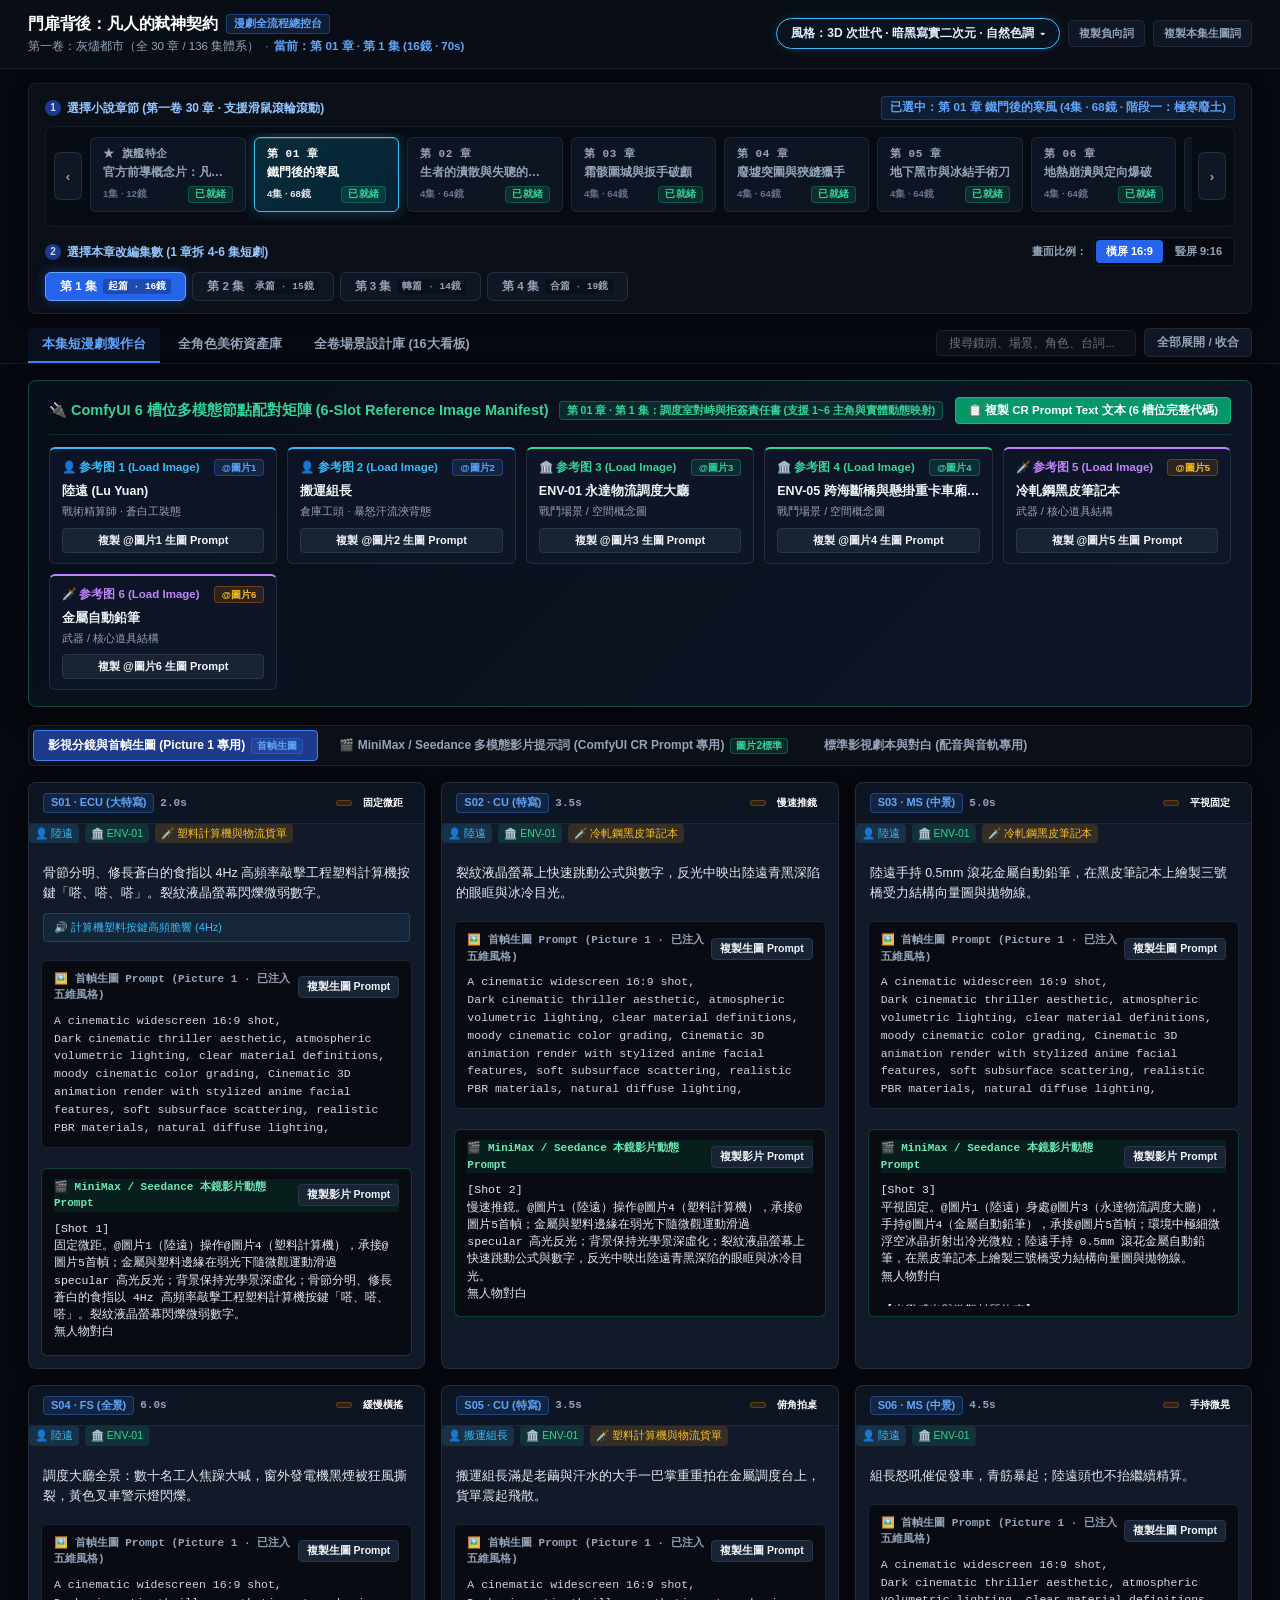
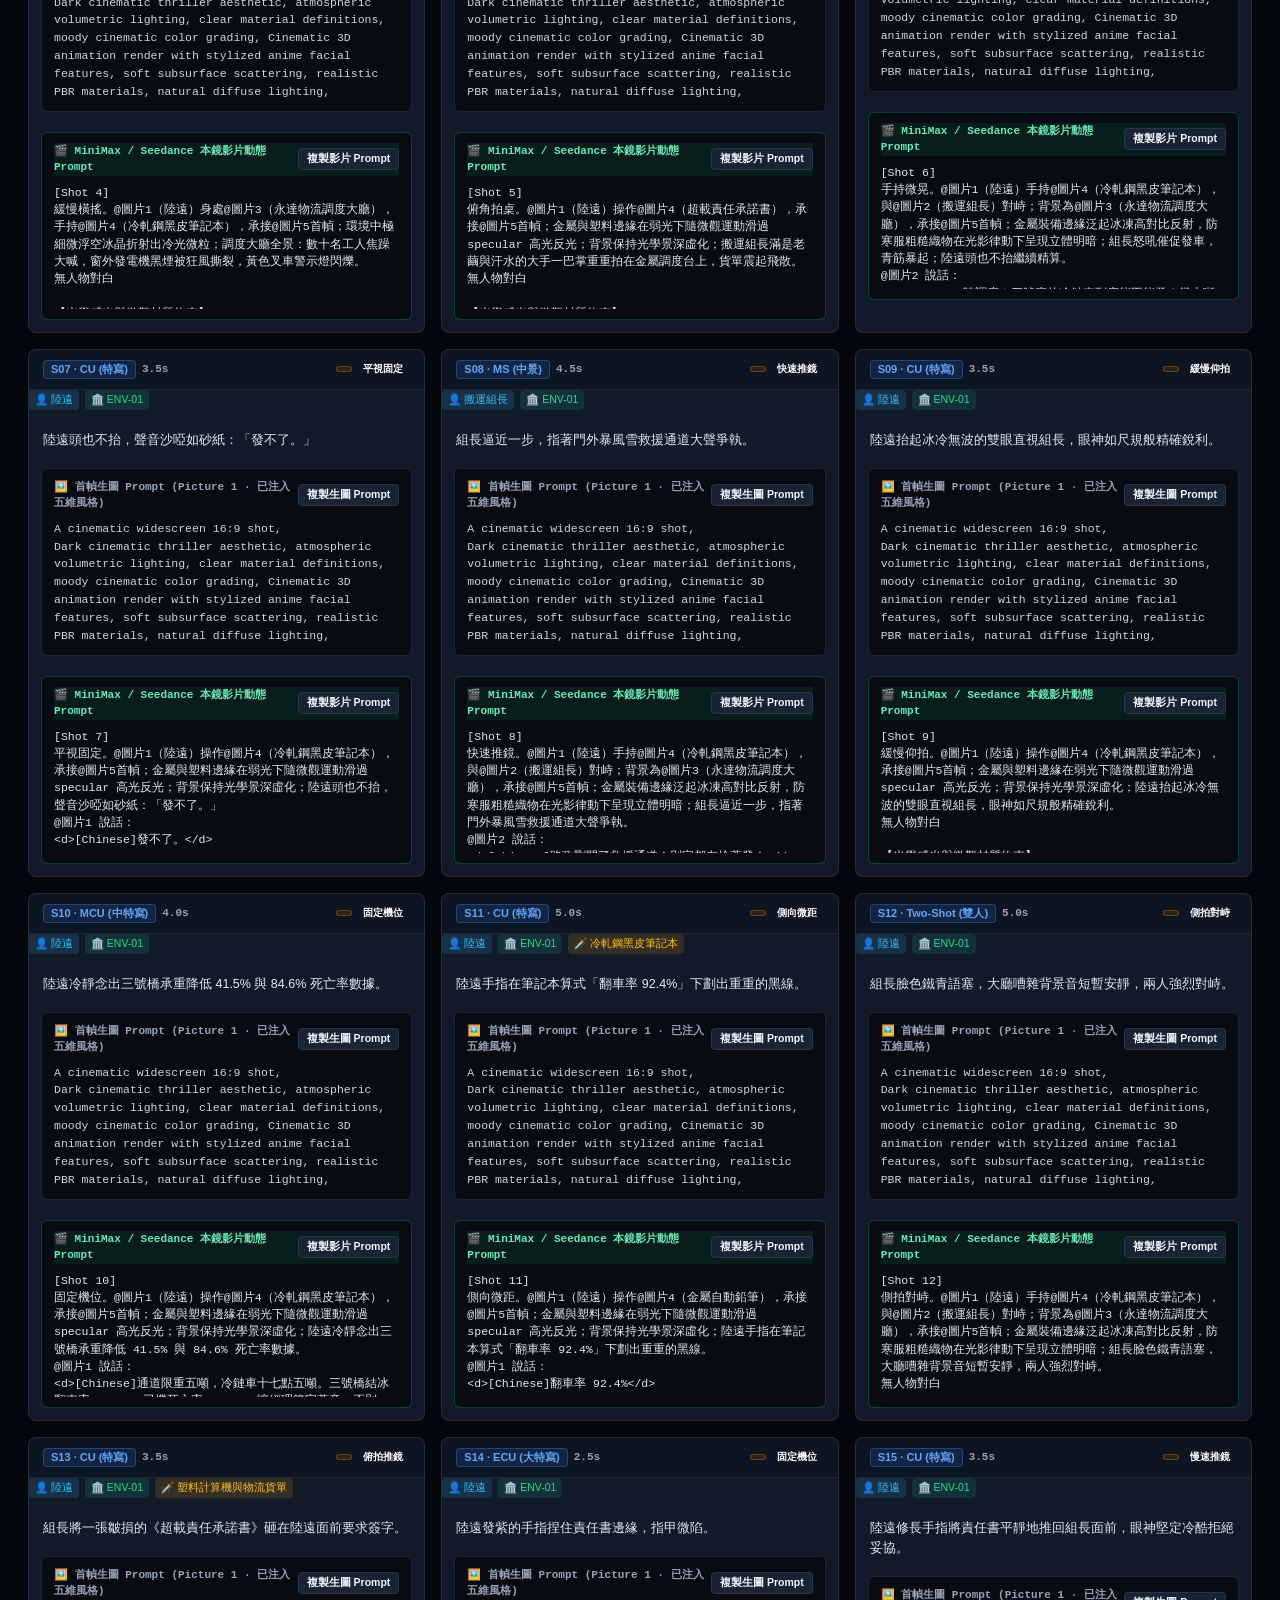
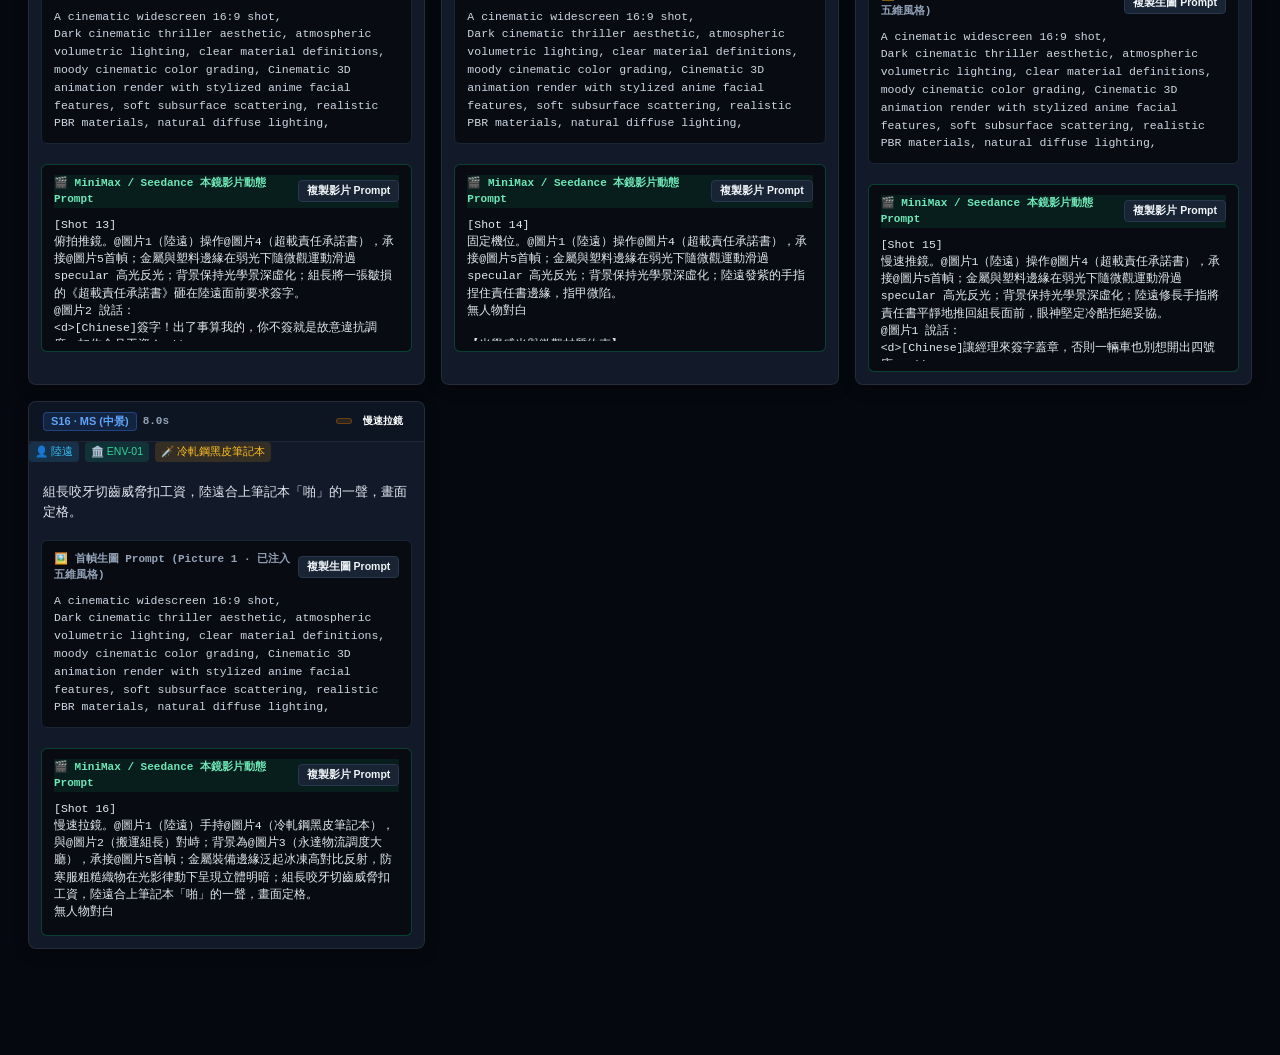
==== commit b3cd0750: "feat: update project workbench, restructuring specs, and episode data" ====
--- a/dashboard/index.html
+++ b/dashboard/index.html
@@ -1,6 +1,18 @@
 <!DOCTYPE html>
 <html lang="zh-TW">
 <head>
+  <!-- 靜態全量預載第 01 ~ 10 章獨立分鏡數據庫 -->
+  <script src="../data/assets_data.js"></script>
+  <script src="../data/chapters/ch01_data.js"></script>
+  <script src="../data/chapters/ch02_data.js"></script>
+  <script src="../data/chapters/ch03_data.js"></script>
+  <script src="../data/chapters/ch04_data.js"></script>
+  <script src="../data/chapters/ch05_data.js"></script>
+  <script src="../data/chapters/ch06_data.js"></script>
+  <script src="../data/chapters/ch07_data.js"></script>
+  <script src="../data/chapters/ch08_data.js"></script>
+  <script src="../data/chapters/ch09_data.js"></script>
+  <script src="../data/chapters/ch10_data.js"></script>
   <meta charset="UTF-8">
   <meta name="viewport" content="width=device-width, initial-scale=1.0">
   <title>門扉背後：凡人的弒神契約 - 工業級 AI 漫劇全流程製作總控台</title>
@@ -2016,7 +2028,7 @@
             badgeClass: "badge-emerald",
             desc: "純手繪 2D 線條，扁平賽璐珞色塊，完全排除 3D 渲染與擬真雜質",
             prompt: "pure 2D hand-drawn aesthetic, bold graphic ink lineart, flat 2-tone cel shading, zero 3D, clean anime key visual",
-            no: "--no 3D, CGI, photorealistic, realistic skin, 3D render, claymation"
+            no: ""
           },
           {
             key: "dim-2-5d",
@@ -2025,7 +2037,7 @@
             badgeClass: "badge-primary",
             desc: "日系劇場版動畫分層空間感，賽璐珞質感結合細微景深與光學合成",
             prompt: "2.5D theatrical animation aesthetic, layered anime compositing, clean cel shading with subtle cinematic depth of field",
-            no: "--no hyperrealistic skin pores, uncanny valley, raw 3D mesh"
+            no: ""
           },
           {
             key: "dim-3d",
@@ -2033,8 +2045,8 @@
             badge: "3D 次世代",
             badgeClass: "badge-amber",
             desc: "虛幻引擎 5 頂級光線追蹤，真實物理材質 (PBR) 與次表面散射",
-            prompt: "hyperrealistic 3D CGI movie render, Unreal Engine 5 quality, subsurface scattering, ray-traced ambient occlusion, 8k textures",
-            no: "--no flat 2D cartoon, simplified sketch, low poly"
+            prompt: "hyperrealistic 3D CGI movie render, Unreal Engine 5 quality, subsurface scattering, ray-traced ambient occlusion textures",
+            no: ""
           }
         ]
       },
@@ -2048,8 +2060,8 @@
             badge: "預設推薦",
             badgeClass: "badge-primary",
             desc: "MAPPA / WIT Studio 暗黑奇幻風格，厚塗光影，極致氛圍感，兼具日漫美學與電影級質感",
-            prompt: "(Masterpiece, dark anime cinematic:1.2), MAPPA and WIT Studio dark fantasy quality, atmospheric volumetric lighting, rich painterly textures, cinematic color grading",
-            no: "--no glossy plastic, 3d render, toy, oversaturated bright cartoon"
+            prompt: "dark anime cinematic, MAPPA and WIT Studio dark fantasy quality, atmospheric volumetric lighting, rich painterly textures, cinematic color grading",
+            no: ""
           },
           {
             key: "pure-2d-anime",
@@ -2057,8 +2069,8 @@
             badge: "手繪日漫",
             badgeClass: "badge-emerald",
             desc: "京都動畫 / WIT 經典賽璐珞手繪，乾淨流暢線稿，清晰分明的高反差陰影",
-            prompt: "(Masterpiece, pure 2D anime art style, official Japanese animation production:1.2), clean crisp lineart, Kyoto Animation model sheet quality",
-            no: "--no 3D, CGI, photorealistic, realistic skin, 3D render"
+            prompt: "pure 2D anime art style, official Japanese animation production, clean crisp lineart, Kyoto Animation model sheet quality",
+            no: ""
           },
           {
             key: "game-cg",
@@ -2066,8 +2078,8 @@
             badge: "次世代CG",
             badgeClass: "badge-amber",
             desc: "暴雪 / 最終幻想級別 8K CG 預告片質感，微距金屬劃痕與極致粒子表現",
-            prompt: "(Masterpiece, hyperrealistic game cinematic CG movie:1.2), Unreal Engine 5 render, photorealistic metal scratches, micro-surface details",
-            no: "--no flat 2D cartoon, sketch, low resolution"
+            prompt: "hyperrealistic game cinematic CG movie, Unreal Engine 5 render, photorealistic metal scratches, micro-surface details",
+            no: ""
           },
           {
             key: "cinematic-live",
@@ -2075,8 +2087,8 @@
             badge: "真人電影",
             badgeClass: "badge-bronze",
             desc: "ARRI Alexa 65 大片質感，柯達 35mm 真實膠片顆粒，自然真實肌膚質感與大師景深",
-            prompt: "(Masterpiece, cinematic live-action film photography:1.2), 35mm Kodak film grain, shot on ARRI Alexa 65, natural skin texture, anamorphic lens flare",
-            no: "--no anime, cartoon, 3D illustration, CGI"
+            prompt: "cinematic live-action film photography, 35mm Kodak film grain, shot on ARRI Alexa 65, natural skin texture, anamorphic lens flare",
+            no: ""
           },
           {
             key: "cyberpunk-anime",
@@ -2084,8 +2096,8 @@
             badge: "霓虹高反差",
             badgeClass: "badge-primary",
             desc: "Studio TRIGGER 邊緣行者風格，極限高飽和霓虹撞色，強烈色散與極限運動動態",
-            prompt: "(Masterpiece, Studio TRIGGER cyberpunk anime style:1.2), vibrant high-contrast neon lighting, dynamic action lines, chromatic aberration",
-            no: "--no dull colors, washed out, low contrast"
+            prompt: "Studio TRIGGER cyberpunk anime style, vibrant high-contrast neon lighting, dynamic action lines, chromatic aberration",
+            no: ""
           },
           {
             key: "oriental-ink",
@@ -2093,8 +2105,8 @@
             badge: "東方水墨",
             badgeClass: "badge-emerald",
             desc: "寫意水墨筆觸，墨暈流動留白，金石朱砂點綴，極具東方神話史詩意境",
-            prompt: "(Masterpiece, oriental ink wash dark fantasy:1.2), traditional Chinese ink brush strokes, dynamic flowing ink wash, gold mineral leaf accents",
-            no: "--no western comic, modern photography, 3d render"
+            prompt: "oriental ink wash dark fantasy, traditional Chinese ink brush strokes, dynamic flowing ink wash, gold mineral leaf accents",
+            no: ""
           },
           {
             key: "gothic-oil",
@@ -2102,8 +2114,8 @@
             badge: "古典油畫",
             badgeClass: "badge-amber",
             desc: "古典學院派厚重油畫刮刀質感，暗黑哥特基調，神聖與絕望交織的史詩油畫",
-            prompt: "(Masterpiece, dark gothic oil painting:1.2), heavy textured palette knife strokes, dark chiaroscuro lighting, rich oil glaze, museum masterpiece",
-            no: "--no smooth digital vector, flat 2d anime"
+            prompt: "dark gothic oil painting, heavy textured palette knife strokes, dark chiaroscuro lighting, rich oil glaze, museum masterpiece",
+            no: ""
           },
           {
             key: "retro-90s",
@@ -2111,8 +2123,8 @@
             badge: "復古OVA",
             badgeClass: "badge-bronze",
             desc: "攻殼機動隊 / EVA 90年代黃金期賽璐珞質感，溫潤復古顆粒與賽璐珞膠片光暈",
-            prompt: "(Masterpiece, vintage 90s anime aesthetic:1.2), hand-painted animation cels, vintage retro anime color palette, slight VHS scanline warmth",
-            no: "--no modern digital vector, ultra-crisp 4k digital shine"
+            prompt: "vintage 90s anime aesthetic, hand-painted animation cels, vintage retro anime color palette, slight VHS scanline warmth",
+            no: ""
           },
           {
             key: "pixel-art",
@@ -2120,8 +2132,8 @@
             badge: "HD-2D像素",
             badgeClass: "badge-emerald",
             desc: "歧路旅人 HD-2D 精緻像素風格，現代動態光影粒子與微距景深結合",
-            prompt: "(Masterpiece, HD-2D modern pixel art:1.2), high-density pixel sprites, volumetric lighting, pixel art perfection, tilt-shift depth of field",
-            no: "--no vector art, smooth 3d model, blurred lines"
+            prompt: "HD-2D modern pixel art, high-density pixel sprites, volumetric lighting, pixel art perfection, tilt-shift depth of field",
+            no: ""
           },
           {
             key: "shonen-manga",
@@ -2129,8 +2141,8 @@
             badge: "黑白漫畫",
             badgeClass: "badge-primary",
             desc: "三浦建太郎 / 村田雄介黑白網點漫畫，強烈速度線與排線陰影，爆發力十足",
-            prompt: "(Masterpiece, dynamic black and white manga:1.2), explosive screen-tone speed lines, intense cross-hatching shadows, high contrast monochrome ink",
-            no: "--no color, gradient fill, photorealistic"
+            prompt: "dynamic black and white manga, explosive screen-tone speed lines, intense cross-hatching shadows, high contrast monochrome ink",
+            no: ""
           }
         ]
       },
@@ -2152,7 +2164,7 @@
             badge: "3A 高維造型",
             badgeClass: "badge-purple",
             desc: "【高維造型心法】1.動態失衡與結構代償（非對稱、單側萎縮/殘缺與異形延展代償）+ 竹谷隆之生物分節律動。2.符號結構同化（文化名詞降維為外骨骼甲片與脊椎骨弧）+ 局部至高寧靜垂眸與整體狂暴異形的撕裂同框。3.8:2 疏密法則（80%呼吸留白 + 20%精密微觀資訊核心）。",
-            prompt: "Elden Ring and Black Myth high-dimensional mythic design philosophy: dynamic asymmetrical silhouette with structural load compensation, extreme limb contrast and anatomical imbalance, Takayuki Takeya style progressive skeletal articulation and exoskeleton rhythm; symbolic architectural assimilation where sacred motifs are anatomically fused into layered petal carapace plates and spinal vertebral halo arcs; striking contrast between serene classical oriental facial calmness and global grotesque beastly aberration; strict 80-20 density rhythm featuring 80% smooth breathing surface planes and 20% ultra-intricate mechanical-biological articulation nexus; zero superficial addon ornaments, zero floating magic clutter, zero noisy gravel"
+            prompt: "minimalist monumental dark fantasy, brutalist mythic silhouette, expansive clean surfaces, strict 80-20 density rhythm: dynamic asymmetrical silhouette with structural load compensation, extreme limb contrast and anatomical imbalance, progressive articulation rhythm; symbolic monumental assimilation where sacred motifs are anatomically fused into streamlined carapace plates and spinal vertebral arcs; striking contrast between serene classical oriental facial calmness and global grotesque beastly aberration; strict 80-20 density rhythm featuring 80% smooth breathing surface planes and 20% mechanical-biological articulation nexus; zero superficial addon ornaments, zero floating magic clutter, zero noisy gravel"
           },
           {
             key: "master-g1",
@@ -2262,7 +2274,7 @@
             badge: "60-30-10",
             badgeClass: "badge-emerald",
             desc: "60% 氧化玄武灰 + 30% 青銅綠鏽 + 10% 紫金晶礦點綴",
-            prompt: "Strict 60-30-10 color discipline: 60% basalt volcanic gray (#0F172A), 30% patinated oxidized copper green (#047857), 10% royal purple-gold mineral lattice (#7C3AED)"
+            prompt: "Strict 60-30-10 color discipline: 60% basalt volcanic gray (#0F172A), 30% patinated oxidized copper green (#047857), 10% royal purple-gold mineral facets (#7C3AED)"
           },
           {
             key: "color-nephrite",
@@ -2434,7 +2446,7 @@
             "pillName": "官方純視覺前導概念片 (75s 零對白電影預告)",
             "tag": "純視覺旗艦 · 12鏡",
             "stat": "12 鏡頭 · 75s (0 對白 / 0 字幕)",
-            "screenplay": "# 《門扉背後：凡人的弒神契約》官方純視覺前導概念片劇本\n## (Wordless Cinematic Concept Teaser Screenplay)\n\n> **類型**：3A 級純視覺電影前導預告片 (Pure Visual & Foley Cinematic Teaser)  \n> **規格**：75 秒 · 12 個電影級分鏡 · **全片零文字字幕、零角色台詞對白**  \n> **核心亮點**：宏偉世界觀場景、百米青銅巨門、三大巨物神尊、初火小隊硬核力學抗爭  \n> **視覺風格**：Unreal Engine 5 PBR 次世代暗黑動漫電影渲染、60-30-10 物理色彩約束、去光污染中性漫射光  \n> **聲學工程**：純環境空間底噪、極致物理 Foley 擬音、次聲波震顫、大師級情緒交響樂（生成階段無音樂干擾）  \n\n---\n\n## 4 幕純視覺結構與高燃點位規劃 (Visual Beat Sheet)\n\n```text\n【第一幕：00s-15s · 凡人算力與風雪起點】\n  S01 (ECU 4s)：微觀微距——凍霜食指每秒4次高頻敲擊計算機，機械按鍵回彈與液晶冷光。\n  S02 (MS  5s)：泛黃方格紙上金屬鉛筆刻畫幾何受力向量圖，筆尖劃破紙張，頂部日光燈爆閃。\n  S03 (ELS 6s)：極寒黑雪暴風中，破舊物流轉運大廳佇立於廢土，漫天黑雪呼嘯。\n\n【第二幕：15s-35s · 百米神門崩裂與三大巨物降臨】\n  S04 (ELS 8s)：地平線撕裂，百米高古老青銅巨門拔地而起轟然碎裂，180°重力倒懸，卡車向天空墜落！\n  S05 (WS  6s)：【霜海行者】百米冰川泰坦重踏雪原，肩部蜂窩聲學共振角峰釋放可見衝擊波環震碎冰川！\n  S06 (WS  6s)：【蓐收古尊】十二米希臘白玉青銅刑官倒懸於哥德大教堂殘骸天頂，二十米因果鉞刀懸空！\n\n【第三幕：35s-65s · 燭荒神尊與初火小隊硬核反擊】\n  S07 (WS  6s)：【燭荒古尊】八米太古神獅自火山玄武岩傲立，右爪踏碎2.2米黑鐵神球引爆百米岩漿火柱！\n  S08 (MS  6s)：【周鐵·肉身重盾】雙臂生鐵護臂鎖死，橫握80cm重型管子扳手迎面硬抗神獅萬噸熔岩爪，火星狂飆！\n  S09 (MCU 6s)：【徐昂·極低溫爆破】黑石棉裹手按死火藥，牙咬引信扯斷，零下196℃液氮狂暴急凍神甲！\n  S10 (MS  6s)：【宋嵐 & 小滿 & 姜淮】宋嵐左眼幽藍真視晶瞳彈開精神衝擊；小滿外骨骼滑索；姜淮甩出合約解構神域！\n  S11 (Dynamic FS->CU 6s)：【陸遠·終極刺殺】右臂紫金晶格蔓延，背負周鐵斷扳手凌空躍起，沿拋物線全力刺穿神心！\n\n【第四幕：65s-75s · 戰場死寂與契約定格】\n  S12 (ECU->WS 10s)：戰場驟然死寂，陸遠血痕臉龐特寫，按動金屬鉛筆「咔噠」，一滴血落入公式，畫面轉黑，冷軋鋼金屬片名破冰定格！\n```\n\n---\n\n## 劇本純視覺正文\n\n### 【第一幕：凡人算力與風雪起點】(00:00 - 00:15)\n\n**[S01] 極限大特寫 (ECU) · 4.0秒 · 視場角 18° · 固定微距**  \n**畫面**：極致微觀淺景深。陸遠骨節分明、修長且微結白霜的蒼白食指，以每秒 4 次的極高頻率瘋狂敲擊塑料計算機按鍵。按鍵回彈伴隨微小灰塵震顫，液晶螢幕幽藍冷光映照在磨損的鋼製調度台上。  \n**音效 (Foley)**：塑料計算機按鍵清脆急促的「嗒、嗒、嗒」物理回彈脆響，遠處柴油發電機低沉底噪。  \n**對白**：無人物對白。\n\n**[S02] 中景 (MS) · 5.0秒 · 視場角 47° · 緩慢前推**  \n**畫面**：陸遠右手緊握 0.5mm 滾花不銹鋼自動鉛筆，在冷軋鋼包角黑皮筆記本的泛黃方格紙上，飛速刻畫三號橋受力結構向量圖與幾何拋物線。筆尖施力過猛刺破紙張纖維。調度大廳頂部的長條日光燈突然劇烈頻閃，整片空間驟然轉為血色緊急警報照明。  \n**音效 (Foley)**：石墨筆尖在粗糙紙面劃過的沙沙摩擦聲、金屬筆桿受力微鳴、日光燈管電壓爆裂滋滋聲。  \n**對白**：無人物對白。\n\n**[S03] 極遠景 (ELS) · 6.0秒 · 視場角 107° · 大範圍慢速後拉**  \n**畫面**：攝影機從調度大廳破裂的結霜窗戶穿透而出，拉至漫天黑雪呼嘯的灰燼荒原。整座永達物流轉運大廳在零下 40℃ 的暴風雪與昏暗黑夜中如同一座鋼鐵孤島，幾束微弱的黃色叉車警示燈在風雪迷霧中搖曳。  \n**音效 (Ambiance)**：極寒狂暴的風雪呼嘯聲、重工業鋼架結構在強風下的金屬扭曲呻吟。  \n**對白**：無人物對白。\n\n---\n\n### 【第二幕：百米神門崩裂與三大巨物降臨】(00:15 - 00:35)\n\n**[S04] 極遠景 (ELS) · 8.0秒 · 視場角 107° · 慢速升鏡仰拍**  \n**畫面**：極寒荒原地平線轟然撕裂，一座高達百米的古老青銅巨門拔地而起！青銅門扉表面刻滿神秘幾何律法銘文，門軸發出雷霆般的震響轟然碎裂！物理常數瞬間崩塌——重力逆轉 180°！地面上數十輛重達數十噸的物流卡車、貨櫃與扭曲鋼筋如失重落葉般向著暴風雪陰雲天頂倒懸墜落！  \n**音效 (Ambiance & Sound Design)**：重力剪切引發的大氣真空爆鳴、青銅門扉崩解的撼天雷鳴、鋼鐵巨物倒懸騰空的呼嘯。  \n**對白**：無人物對白。\n\n**[S05] 全景 (WS) · 6.0秒 · 視場角 84° · 低角度慢推**  \n**畫面**：【巨物降臨·寒冬巨擘·霜海行者】百米冰川泰坦從暴風雪深處邁出沉重巨步，六角幾何透光冰晶骨甲覆蓋全身，四足重重踩碎萬載凍土。肩部兩座蜂窩中空角峰高頻震顫，向全場擴散出一圈圈肉眼可見的白色 16Hz 次聲波衝擊環，前方整座山脈冰川瞬間粉碎坍塌！  \n**音效 (Creature SFX)**：百米巨足踏碎凍土的地震轟鳴、16Hz 次聲波震顫胸腔的低頻壓迫、冰川崩塌的巨響。  \n**對白**：無人物對白。\n\n**[S06] 全景 (WS) · 6.0秒 · 視場角 84° · 垂直倒懸仰拍**  \n**畫面**：【神祇降臨·執鉞刑殺·蓐收古尊】倒懸哥德式大教堂殘骸懸浮於天頂深淵。十二米高的古希臘白玉青銅神官倒懸直立，面部為光滑無面的白玉面具，左耳纏繞穿掛一條六米長的液態黑血巨蛇，巨蛇昂首張口吐出黃銅因果天平；神尊右手垂直垂落一把長達二十米的青銅斷頭古鉞，散發森冷殺意。  \n**音效 (Creature SFX)**：黑血巨蛇金屬鱗片摩擦與深淵嘶鳴、青銅鉞刀劃破空間的尖銳音頻、遠古巨鐘殘響。  \n**對白**：無人物對白。\n\n---\n\n### 【第三幕：燭荒神尊與初火小隊硬核反擊】(00:35 - 00:65)\n\n**[S07] 全景 (WS) · 6.0秒 · 視場角 84° · 廣角仰拍**  \n**畫面**：【神尊現身·萬劫赤炎·燭荒古尊】八米高的太古辟邪神獅自火山玄武岩裂谷中傲然直立，周身覆蓋冷鍛青銅饕餮神甲。神獅右前爪重重踏在直徑 2.2 米的黑鐵地熱律法神球上，黑球受壓爆裂，地底噴湧出數道百米高的金色岩漿火柱，將漆黑的地下熔爐照耀如白晝！  \n**音效 (Creature SFX)**：神獅震撼地核的沉重咆哮、黑鐵神球受壓變形的金屬悶響、千度岩漿狂暴噴發的烈焰呼嘯。  \n**對白**：無人物對白。\n\n**[S08] 中景 (MS) · 6.0秒 · 視場角 47° · 低角度衝擊跟隨**  \n**畫面**：【周鐵·肉身重盾】周鐵黃褐色重工帆布夾克雙袖爆裂，雙臂生鐵護臂緊繃，雙腳如鋼樁死死踏入凍土。他雙手橫握 80cm 重型鉻釩鋼管子扳手，以血肉之軀迎面硬抗燭荒神獅踏下的萬噸熔岩巨爪！金屬齒牙與神獸石爪劇烈摩擦爆發漫天璀璨火星，周鐵滿臉青筋暴起怒吼，腳下岩石寸寸爆碎！  \n**音效 (Foley & Action)**：鉻釩鋼管子扳手硬抗重擊的金屬震顫爆響、火星噴濺的劈啪聲、岩石崩碎聲。  \n**對白**：無人物對白。\n\n**[S09] 中近景 (MCU) · 6.0秒 · 視場角 29° · 側拍高速特寫**  \n**畫面**：【徐昂·極低溫爆破】徐昂黑石棉裹手死死按壓地下冷庫高壓閥門上的黑火藥塊，前牙死死咬住黃銅引信拉火繩猛力一扯！零下 196℃ 的液態氮氣與極低溫冰霧如逆流瀑布般狂暴噴射在神獅胸膛上，兩千度高溫神甲瞬間發生熱應力馬氏體冷脆，蛛網般的碎裂紋急速蔓延！  \n**音效 (Foley & Action)**：黃銅引信齒輪咬合脆響、高壓液氮尖銳如嘯的噴射聲、神甲急脆爆裂的喀啦聲。  \n**對白**：無人物對白。\n\n**[S10] 中景 (MS) · 6.0秒 · 視場角 47° · 三人協同動態交切**  \n**畫面**：  \n- **左側軌道**：林小滿右手裝配鋁合金機械指骨外骨骼，在倒懸鋼纜上極速滑降，黃銅指南針夜光磁針指向弱點！  \n- **中央屏障**：宋嵐金絲眼鏡左鏡片碎裂，左眼幽藍幾何真視晶瞳泛起冷光，按住開蓋古董銀懷錶卡死齒輪，展開幾何偏轉心靈力場！  \n- **右側掩體**：姜淮滿臉鮮血，將密密麻麻布林邏輯羊皮紙合約拍在金屬板上，金色幾何符文光芒撕裂神域重力！  \n**音效 (Action & Foley)**：滑索高頻尖鳴、懷錶游絲彈動清脆聲、合約拍擊金屬悶響。  \n**對白**：無人物對白。\n\n**[S11] 全景至特寫 (FS to CU) · 6.0秒 · 視場角 84° 至 18° · 拋物線極速追隨運鏡**  \n**畫面**：【陸遠·終極力學刺殺】陸遠右臂紫金幾何晶格完全爆發蔓延。他背負著捆綁周鐵折斷半截鋼扳手的戰術背包，踩著崩解倒懸的玄武岩階梯凌空躍起！攝影機沿著精確計算的力學拋物線極速追隨——陸遠拔出周鐵帶血的斷鋼扳手，紫金晶臂全力下壓，將斷扳手如鋼釘般狠狠貫穿燭荒神獅胸膛正中央的白熾神核！刺目的金芒與能量衝擊波席捲全場！  \n**音效 (Impact Climax)**：晶體生長摩擦聲、音爆撕裂呼嘯、神核被物理貫穿的撼天碎裂爆鳴！  \n**對白**：無人物對白。\n\n---\n\n### 【第四幕：戰場死寂與契約定格】(00:65 - 00:75)\n\n**[S12] 大特寫至全景圖形 (ECU to Graphic WS) · 10.0秒 · 視場角 18° 至 107° · 極致安靜收束**  \n**畫面**：所有的爆炸、火光與暴風雪驟然收束，天地陷入絕對死寂。  \n鏡頭極限特寫陸遠滿是焦痕與血漬的蒼白臉龐，深陷青黑眼眶的眼眸冰冷刺骨。  \n他右手拇指輕輕按動金屬自動鉛筆頂部——「咔噠」。  \n一滴深紅色的鮮血順著金屬筆尖滴落在黑皮筆記本最後一行公式上，劃下一個精確的幾何收斂符號。  \n畫面瞬間切黑！  \n冷軋鋼金屬質感的片名在冰霜碎裂與微弱火花中轟然破冰浮現：  \n**《門扉背後：凡人的弒神契約》**  \n**BEHIND THE DOORS: THE MORTAL'S GOD-SLAYING CONTRACT**  \n**音效 (Foley & Ambience)**：鉛筆頂部按鍵清脆無比的「咔噠」脆響、血滴落紙張的微響、片名烙印的沉重金屬餘音。  \n**對白**：全片結束，無任何台詞。\n",
+            "screenplay": "# 《門扉背後：凡人的弒神契約》官方純視覺前導概念片劇本\n## (Wordless Cinematic Concept Teaser Screenplay · Cinematic Rhythm Edition)\n\n> **類型**：3A 級純視覺電影前導預告片 (Pure Visual & Foley Cinematic Teaser)  \n> **規格**：75 秒 · 12 個電影級分鏡 · **全片零文字字幕、零角色台詞對白**  \n> **視聽節奏**：動靜結合、張弛有度。僅在關鍵爆點（S04 倒懸巨門、S08 武器機位、S11 拋物線暴扣）使用特種動態機位，其餘鏡頭回歸冷冽微距、史詩巨構、端莊神座與極致死寂定格，杜絕視聽疲勞。  \n> **核心亮點**：百米青銅巨門 180° 倒懸穿梭、霜海行者次聲波山嶽震裂、蓐收古尊全新神相、武器機位火星暴雨、拋物線終極刺殺  \n> **視覺風格**：Unreal Engine 5 PBR 次世代暗黑動漫電影渲染、60-30-10 物理色彩約束、去光污染中性漫射光  \n> **聲學工程**：純環境空間底噪、極致物理 Foley 擬音、16Hz 次聲波震顫、引力剪切爆鳴、鉛筆歸零死寂收束  \n\n---\n\n## 4 幕純視覺結構與高燃點位規劃 (Visual Beat Sheet)\n\n```text\n【第一幕：00s-15s · 凡人算力與風雪起點】（冷峻、克制、微觀專注）\n  S01 (ECU 3.5s)：固定微距——凍霜食指每秒4次高頻敲擊計算機，機械按鍵回彈與微觀灰塵冰晶震顫。\n  S02 (MS  4.5s)：沉穩緩推——黑皮本刻畫幾何受力向量圖與拋物線，筆尖劃破紙張，長條日光燈爆閃轉為4Hz血色警報。\n  S03 (ELS 5.5s)：史詩後拉——攝影機平穩穿過結霜破窗，孤獨永達物流轉運大廳佇立於零下40℃黑雪暴風荒原。\n\n【第二幕：15s-35s · 神門降臨與巨物威壓】（視覺奇觀爆發、動靜強烈對比）\n  S04 (ELS 7.5s)：【核心保留Cut · 穿梭奇觀】百米青銅巨門碎裂，180°重力倒懸，穿梭機滾轉穿插於升天重卡與鋼架縫隙！\n  S05 (WS  6.5s)：史詩巨構大仰拍——低機位緩推，百米四足【霜海行者】踏碎萬載凍土，雙肩角峰擴散16Hz次聲波衝擊環震碎山脈！\n  S06 (WS  6.0s)：【蓐收古尊全新神相】倒懸王座仰推——十二米神官端正屹立於倒垂王座階梯，身後黑金雙龍怒視，左耳黑蛇銜天平，右持機關長鉞！\n\n【第三幕：35s-65s · 初火小隊硬核反擊】（動態對抗、臨場特種機位）\n  S07 (WS  5.0s)：地熱裂隙震撼仰拍——八米【燭荒古尊】傲立玄武岩峭壁，右爪踏碎2.2米地熱黑鐵神球引爆百米岩漿火柱！\n  S08 (MS  5.0s)：【特種機位 · 武器第一人稱】鏡頭固定於80cm重管子扳手前端！周鐵生鐵護臂硬架神爪，「鐺——！」火星暴雨糊滿鏡頭！\n  S09 (MCU 4.5s)：工匠爆破側拍——徐昂咬斷黃銅引信，零下196℃高壓液氮零距離急凍神甲，馬氏體冷脆蛛網裂紋連鎖炸裂！\n  S10 (MS  5.5s)：三人協同流體運鏡——林小滿鈦合金冰刀折角滑移火星，宋嵐懷錶心靈護盾偏折衝擊，姜淮布林合約撕裂神域重力！\n  S11 (FS->CU 6.0s)：【高潮爆點 · 拋物線下衝】陸遠紫金晶臂全力下壓，自拋物線頂點凌空躍下，將斷鋼扳手狠狠貫穿燭荒神心！\n\n【第四幕：65s-75s · 戰場死寂與契約定格】（動態驟停、極致死寂）\n  S12 (ECU 6.5s)：【終局收束 · 動態驟停】狂暴風雪與爆炸金芒瞬間歸零，極限微距凝視陸遠蒼白臉龐，鉛筆「咔噠」一聲，一滴血落入公式，瞬切純黑，片名破冰定格！\n```\n\n---\n\n## 劇本純視覺正文\n\n### 【第一幕：凡人算力與風雪起點】(00:00 - 00:15)\n\n**[S01] 電影級微距特寫 (ECU) · 3.5秒 · 視場角 18° · 固定微距淺景深 (Static Macro Shallow Focus)**  \n**畫面**：微觀微距。陸遠蒼白修長、指節微結白霜的食指，以每秒 4 次極高頻率精準敲擊工程塑料計算機按鍵。按鍵物理回彈帶動微觀懸浮灰塵與冰晶震顫，背景光學虛化，液晶屏幽綠冷光倒映在疲憊青黑眼眶中。  \n**音效 (Foley)**：塑料計算機按鍵清脆急促的「嗒、嗒、嗒」物理回彈脆響，遠處柴油發電機低沉底噪。  \n**對白**：無人物對白。\n\n**[S02] 中景 (MS) · 4.5秒 · 視場角 47° · 沉穩緩慢前推 (Slow Deliberate Push-in)**  \n**畫面**：推鏡聚焦。陸遠右手緊握 0.5mm 滾花金屬自動鉛筆，在黑皮筆記本的泛黃方格紙上飛速刻畫受力向量圖與拋物線。筆尖施力過猛刺破紙張纖維；調度大廳長條日光燈電壓驟降爆閃，整片空間驟然轉為 4Hz 血色緊急警報照明，如血刃割過蒼白病容。  \n**音效 (Foley)**：石墨筆尖劃破紙張沙沙刺耳聲，日光燈管電壓爆裂滋滋聲，4Hz 紅色警報急促蜂鳴。  \n**對白**：無人物對白。\n\n**[S03] 極遠景 (ELS) · 5.5秒 · 視場角 107° · 大範圍平穩慢速後拉 (Epic Slow Pull-Back Establishing)**  \n**畫面**：大氣後拉。攝影機平穩穿過調度大廳結霜破裂的窗戶向外拉升，展現零下 40℃ 漫天黑雪狂暴的末日荒原。永達物流轉運大廳如同一座鋼鐵孤島佇立在無邊風雪黑夜中，幾束微弱的黃色叉車警示燈在雪霧中搖曳，天地廣袤而死寂。  \n**音效 (Ambiance)**：極寒狂暴的黑雪風雪呼嘯聲，重工業鋼架結構在強風下的金屬扭曲呻吟。  \n**對白**：無人物對白。\n\n---\n\n### 【第二幕：神門降臨與巨物威壓】(00:15 - 00:35)\n\n**[S04] 極遠景 (ELS) · 7.5秒 · 視場角 107° · 穿梭機仰角滾轉穿插 (FPV Barrel Roll & Gravity Inversion Ascent)**  \n**畫面**：【核心保留Cut · 特殊穿梭奇觀】漫天黑雪荒原上百米太古青銅巨門拔地而起碎裂，180度重力倒懸激發！穿梭機貼地掠過陸遠身側，隨即旋轉180度倒置跟隨倒懸重力，高速穿梭於向天空垂直墜落的數十輛重卡與崩裂鋼架縫隙之間，巨門裂開萬丈熾白神光！  \n**音效 (Ambiance & Sound Design)**：重力剪切引發的大氣真空爆鳴，青銅巨門咬合撼天雷鳴，鋼鐵卡車倒懸騰空呼嘯。  \n**對白**：無人物對白。\n\n**[S05] 全景 (WS) · 6.5秒 · 視場角 84° · 地面低角度緩慢前推 (Epic Low-Angle Monumental WS)**  \n**畫面**：泰坦威壓。攝影機置於凍土極低視角緩慢推進，百米高四足冰川巨獸【霜海行者】自暴風雪深處踏出萬噸巨步踩碎凍土。六角透光冰晶重甲覆蓋全身，雙肩兩座蜂窩中空角峰高頻震顫，擴散出一圈圈肉眼可見的白色 16Hz 次聲波衝擊環，遠方整座冰川山脈瞬間連鎖粉碎！  \n**音效 (Creature SFX)**：百米巨足踏碎凍土的地震轟鳴，16Hz 次聲波震顫胸腔的低頻壓迫，冰川崩塌連鎖巨響。  \n**對白**：無人物對白。\n\n**[S06] 全景 (WS) · 6.0秒 · 視場角 84° · 倒懸殿堂中軸仰角慢推 (Inverted Throne Slow Cinematic Push)**  \n**畫面**：【蓐收古尊全新神相 · 君王威嚴】空間重力倒轉，十二米高【執鉞刑殺·蓐收古尊】端正屹立於倒垂王座階梯之上！身後兩側長達三十米的黑金巨龍破空盤旋怒視，半袒露白玉神肌與古典垂眸玉面散發神聖威嚴；左耳黑蛇銜咬黃銅因果天平，右手持二十米機關長鉞，倒垂黑石方尖碑襯托絕對君王威壓。  \n**音效 (Creature SFX)**：空間引力共振低頻重音，黑金伴生雙龍低沉金屬龍吟，天平齒輪咬合聲，鉞刀劃破空間尖銳音頻。  \n**對白**：無人物對白。\n\n---\n\n### 【第三幕：初火小隊硬核反擊】(00:35 - 00:65)\n\n**[S07] 全景 (WS) · 5.0秒 · 視場角 84° · 地熱裂隙低角度定點仰視 (Low-Angle Magma Rift WS)**  \n**畫面**：熔岩巨獸。低機位仰視地下熔爐裂谷，八米高太古辟邪神獅【燭荒古尊】周身冷鍛青銅饕餮神甲覆蓋，傲然立於沸騰玄武岩峭壁。神獅暴怒右前爪踏碎直徑 2.2 米的地熱黑鐵神球，地底噴湧數道百米金色岩漿火柱，將千度熔爐照耀如白晝！  \n**音效 (Creature SFX)**：神獅震撼地核的沉重咆哮，黑鐵神球受壓變形的金屬悶響，千度岩漿狂暴噴發的烈焰呼嘯。  \n**對白**：無人物對白。\n\n**[S08] 中景 (MS) · 5.0秒 · 視場角 47° · 扳手前端第一人稱鎖定 (Wrench-Mounted Weapon-Cam Impact)**  \n**畫面**：【特種機位 · 武器第一人稱】鏡頭直接安裝在 80cm 鉻釩鋼重管子扳手前端！跟隨周鐵生鐵護臂狂暴上架，視野中黑紅太古神爪遮天蔽日砸下！「鐺————！」火星如熔岩暴雨般直接糊滿鏡頭，伴隨合金柄崩斷脆鳴，鏡頭隨斷扳手殘片在空中劇烈翻滾！  \n**音效 (Foley & Action)**：生鐵護臂硬架巨響「鐺————！」，合金柄崩斷脆鳴「咔嚓！」，火星噴濺劈啪聲。  \n**對白**：無人物對白。\n\n**[S09] 中近景 (MCU) · 4.5秒 · 視場角 29° · 側拍高速追焦 (High-Speed Action Profile MCU)**  \n**畫面**：工匠爆破。大光圈側拍特寫徐昂滿是煤灰燙傷的剛毅臉龐與防風鏡反光。他牙齒死死咬住黃銅引信拉火環猛力一扯，零下 196°C 液氮高壓噴管零距離撞擊神尊兩千度玄武岩神甲！白熾氣霧與馬氏體冷脆蛛網裂紋在鏡頭前連鎖炸裂，冰火對撞炸出深藍冷光。  \n**音效 (Foley & Action)**：黃銅引信齒輪咬合脆響，高壓液氮尖銳如嘯的噴射聲，神甲熱應力急脆爆裂「砰啪啪！」。  \n**對白**：無人物對白。\n\n**[S10] 中景 (MS) · 5.5秒 · 視場角 47° · 流暢戰術協同跟隨 (Fluid Tactical Multi-Tracker)**  \n**畫面**：戰術走廊。流暢鏡頭動態貫通三人防線——左側林小滿鈦合金冰刀在結霜鋼架滑移切出折角火星；中景宋嵐按住古董銀懷錶展開六角幽藍心靈偏轉護盾彈開精神衝擊；右側姜淮滿臉鮮血將金色布林合約拍碎撕裂神域重力，三維力學通道瞬間鎖定神核！  \n**音效 (Action & Foley)**：冰刀切擦冰層尖嘯，滑索鋼纜呼嘯，心靈護盾偏折震波音，合約符文撕裂聲。  \n**對白**：無人物對白。\n\n**[S11] 全景至特寫 (FS to CU) · 6.0秒 · 視場角 84° 至 18° · 拋物線主觀下衝追隨 (Apex Parabolic Tracking Arc)**  \n**畫面**：【高潮爆點 · 拋物線下衝】陸遠右臂紫金晶格完全爆發蔓延，沿精算力學拋物線頂點踏空躍出！攝影機自全景高速大弧線追隨下衝——陸遠雙手高舉周鐵帶血的斷鋼扳手，紫金晶臂全力下壓，如鋼釘般狠狠貫穿燭荒神獅胸膛開裂的白熾地熱神心！刺目金芒與超新星金色光環席捲全場！  \n**音效 (Impact Climax)**：斷鋼貫穿神核金屬撕裂爆鳴，神軀崩解超新星衝擊波，晶體爆發刺耳音爆！  \n**對白**：無人物對白。\n\n---\n\n### 【第四幕：戰場死寂與契約定格】(00:65 - 00:75)\n\n**[S12] 電影級微距特寫 (ECU) · 6.5秒 · 視場角 18° · 極致死寂定格收束 (Static Macro Deicide Freeze)**  \n**畫面**：【終局收束 · 動態驟停】狂暴風雪與爆炸金芒驟然收束，天地陷入絕對死寂。鏡頭極限微距凝視陸遠血痕斑斑的蒼白臉龐與深陷青黑的冰冷眼眸。右手大拇指輕輕按動金屬自動鉛筆頂部——「咔噠」。一滴深紅鮮血自筆尖滴落在方格紙公式末端。畫面瞬間切入純黑，冷軋鋼金屬片名破冰定格：《門扉背後：凡人的弒神契約》。  \n**音效 (Foley & Ambience)**：自動鉛筆「咔噠」機械脆響，單滴鮮血落紙微響，瞬切死寂，片名破冰巨響。  \n**對白**：全片結束，無任何台詞。\n",
             "audioTracks": [
                 {
                     "track": "軌道 1：環境底噪 (Ambiance)",
@@ -2458,115 +2470,151 @@
                 }
             ],
             "shots": [
-                {
+          {
                     "id": "S01",
-                    "type": "ECU (極限大特寫)",
-                    "dur": "4.0s",
-                    "cam": "固定微距",
-                    "desc": "陸遠蒼白修長、凍結微霜的食指以每秒4次高頻瘋狂敲擊塑料計算機按鍵，微觀景深灰塵震顫，背景光學虛化。",
-                    "body": "Extreme macro close-up of frostbitten pale fingers aggressively clicking worn plastic calculator keys at 4Hz, dusty steel desk surface, cracked LCD screen glowing faintly, authentic mechanical key rebound physics, volumetric dust particles, cold cinematic lighting",
+                    "act": "第 1 幕：凡人算力與風雪起點",
+                    "type": "ECU (電影級微距特寫)",
+                    "dur": "3.5s",
+                    "cam": "固定微距淺景深 (Static Macro Shallow Focus)",
+                    "desc": "微觀微距：陸遠蒼白修長、指節微結白霜的食指，以每秒 4 次極高頻率精準敲擊工程塑料計算機按鍵。按鍵物理回彈帶動微觀懸浮灰塵與冰晶震顫，背景光學虛化，液晶屏幽綠冷光倒映在疲憊青黑眼眶中。",
+                    "body": "Extreme macro close-up with shallow depth of field: Slender frostbitten pale fingers of 26-year-old tactical dispatcher Lu Yuan rapidly clicking worn plastic numeric calculator keys at a steady 4Hz rhythm on a scratched industrial steel desk. The physical rebound of the buttons stirs airborne micro-dust motes and tiny floating ice crystals illuminated by a cool overhead tungsten cone light. In the soft-focus background, the faintly glowing green LCD display flickers with dense mathematical formulas, authentic skin subsurface scattering, realistic matte plastic textures, moody chiaroscuro lighting",
+                    "prompt": "A cinematic widescreen 16:9 extreme macro close-up with shallow depth of field: Slender frostbitten pale fingers of 26-year-old tactical dispatcher Lu Yuan rapidly clicking worn plastic numeric calculator keys at a steady 4Hz rhythm on a scratched industrial steel desk. The physical rebound of the buttons stirs airborne micro-dust motes and tiny floating ice crystals illuminated by a cool overhead tungsten cone light. In the soft-focus background, the faintly glowing green LCD display flickers with dense mathematical formulas. Authentic skin subsurface scattering, realistic matte plastic textures, moody chiaroscuro lighting, zero text.",
+                    "audio": "塑料計算機按鍵清脆急促的「嗒、嗒、嗒」物理回彈脆響，遠處柴油發電機低沉底噪",
                     "sfx": "塑料計算機按鍵清脆急促的「嗒、嗒、嗒」物理回彈脆響，遠處柴油發電機低沉底噪"
-                },
-                {
+          },
+          {
                     "id": "S02",
-                    "type": "MS (中景)",
+                    "act": "第 1 幕：凡人算力與風雪起點",
+                    "type": "MS (緩慢前推聚焦)",
+                    "dur": "4.5s",
+                    "cam": "沉穩緩慢前推 (Slow Deliberate Push-in)",
+                    "desc": "推鏡聚焦：陸遠右手緊握 0.5mm 滾花金屬自動鉛筆，在黑皮筆記本的泛黃方格紙上飛速刻畫受力向量圖與拋物線。筆尖施力過猛刺破紙張纖維；調度大廳長條日光燈電壓驟降爆閃，整片空間驟然轉為 4Hz 血色緊急警報照明，如血刃割過蒼白病容。",
+                    "body": "Medium shot with a slow deliberate push-in: 26-year-old Asian male dispatcher Lu Yuan intensely sketching structural force vectors and parabolic calculus with a knurled silver 0.5mm mechanical drafting pencil into a worn black leather notebook. The sharp graphite tip snaps into the textured paper surface under pressure. Overhead industrial fluorescent fixtures flicker violently before bathing the cluttered concrete dispatch office in harsh 4Hz crimson emergency alarm lighting, casting dramatic red slashes across his angular cheekbones and exhausted eyes, rich filmic contrast, realistic paper texture",
+                    "prompt": "A cinematic widescreen 16:9 medium shot with a slow deliberate push-in: 26-year-old Asian male dispatcher Lu Yuan intensely sketching structural force vectors and parabolic calculus with a knurled silver 0.5mm mechanical drafting pencil into a worn black leather notebook. The sharp graphite tip snaps into the textured paper surface under pressure. Overhead industrial fluorescent fixtures flicker violently before bathing the cluttered concrete dispatch office in harsh 4Hz crimson emergency alarm lighting, casting dramatic red slashes across his angular cheekbones and exhausted eyes. Rich filmic contrast, realistic paper texture, zero text.",
+                    "audio": "石墨筆尖劃破紙張沙沙刺耳聲，日光燈管電壓爆裂滋滋聲，4Hz 紅色警報急促蜂鳴",
+                    "sfx": "石墨筆尖劃破紙張沙沙刺耳聲，日光燈管電壓爆裂滋滋聲，4Hz 紅色警報急促蜂鳴"
+          },
+          {
+                    "id": "S03",
+                    "act": "第 1 幕：凡人算力與風雪起點",
+                    "type": "ELS (史詩大氣慢速後拉)",
+                    "dur": "5.5s",
+                    "cam": "大範圍平穩慢速後拉 (Epic Slow Pull-Back Establishing)",
+                    "desc": "大氣後拉：攝影機平穩穿過調度大廳結霜破裂的窗戶向外拉升，展現零下 40℃ 漫天黑雪狂暴的末日荒原。永達物流轉運大廳如同一座鋼鐵孤島佇立在無邊風雪黑夜中，幾束微弱的黃色叉車警示燈在雪霧中搖曳，天地廣袤而死寂。",
+                    "body": "Epic wide establishing shot with a smooth slow pull-back: The camera recedes through a jagged frost-encrusted window pane out into the howling sub-zero dark snow blizzard. The battered industrial Yongda logistics warehouse stands as a solitary iron citadel in the middle of a vast frozen post-apocalyptic wasteland under swirling black storm clouds. Dim amber hazard rotating beacons on snowbound forklifts pierce faintly through the freezing whiteout fog, monolithic scale, desaturated cold color palette, realistic atmospheric haze",
+                    "prompt": "A cinematic widescreen 16:9 epic wide establishing shot with a smooth slow pull-back: The camera recedes through a jagged frost-encrusted window pane out into the howling sub-zero dark snow blizzard. The battered industrial Yongda logistics warehouse stands as a solitary iron citadel in the middle of a vast frozen post-apocalyptic wasteland under swirling black storm clouds. Dim amber hazard rotating beacons on snowbound forklifts pierce faintly through the freezing whiteout fog. Monolithic scale, desaturated cold color palette, realistic atmospheric haze, zero text.",
+                    "audio": "極寒狂暴的黑雪風雪呼嘯聲，重工業鋼架結構在強風下的金屬扭曲呻吟",
+                    "sfx": "極寒狂暴的黑雪風雪呼嘯聲，重工業鋼架結構在強風下的金屬扭曲呻吟"
+          },
+          {
+                    "id": "S04",
+                    "act": "第 2 幕：神門降臨與巨物威壓",
+                    "type": "ELS (180°滾轉重力倒懸穿梭)",
+                    "dur": "7.5s",
+                    "cam": "穿梭機仰角滾轉穿插 (FPV Barrel Roll & Gravity Inversion Ascent)",
+                    "desc": "【核心保留Cut · 特殊穿梭奇觀】：漫天黑雪荒原上百米太古青銅巨門拔地而起碎裂，180度重力倒懸激發！穿梭機貼地掠過陸遠身側，隨即旋轉180度倒置跟隨倒懸重力，高速穿梭於向天空垂直墜落的數十輛重卡與崩裂鋼架縫隙之間，巨門裂開萬丈熾白神光！",
+                    "body": "Gravity-inversion FPV tracking shot with a smooth 180-degree barrel roll: The camera skims inches above the cracked permafrost beside the lone silhouette of Lu Yuan, then pitches upward into an inverted roll, ascending rapidly alongside dozens of colossal logistics semi-trucks and tangled steel girders falling upward into the storm clouds. On the horizon, a monolithic 100-meter archaic bronze divine gate erupts from the fractured earth, cracking open to unleash blinding 6500K incandescent celestial radiance and thick volumetric god rays. Anti-gravity particulate and black snow crystals spiral upward around the camera. Epic cosmic devastation, authentic weathered green bronze patina",
+                    "prompt": "A cinematic widescreen 16:9 gravity-inversion FPV tracking shot with a smooth 180-degree barrel roll: The camera skims inches above the cracked permafrost beside the lone silhouette of Lu Yuan, then pitches upward into an inverted roll, ascending rapidly alongside dozens of colossal logistics semi-trucks and tangled steel girders falling upward into the storm clouds. On the horizon, a monolithic 100-meter archaic bronze divine gate erupts from the fractured earth, cracking open to unleash blinding 6500K incandescent celestial radiance and thick volumetric god rays. Anti-gravity particulate and black snow crystals spiral upward around the camera. Epic cosmic devastation, authentic weathered green bronze patina, pristine cinematic lighting, zero text.",
+                    "audio": "重力剪切引發的大氣真空爆鳴，青銅巨門咬合撼天雷鳴，鋼鐵卡車倒懸騰空呼嘯",
+                    "sfx": "重力剪切引發的大氣真空爆鳴，青銅巨門咬合撼天雷鳴，鋼鐵卡車倒懸騰空呼嘯"
+          },
+          {
+                    "id": "S05",
+                    "act": "第 2 幕：神門降臨與巨物威壓",
+                    "type": "WS (史詩巨構低角度大仰拍)",
+                    "dur": "6.5s",
+                    "cam": "地面低角度緩慢前推 (Epic Low-Angle Monumental WS)",
+                    "desc": "泰坦威壓：攝影機置於凍土極低視角緩慢推進，百米高四足冰川巨獸【霜海行者】自暴風雪深處踏出萬噸巨步踩碎凍土。六角透光冰晶重甲覆蓋全身，雙肩兩座蜂窩中空角峰高頻震顫，擴散出一圈圈肉眼可見的白色 16Hz 次聲波衝擊環，遠方整座冰川山脈瞬間連鎖粉碎！",
+                    "body": "Monumental low-angle wide shot with a slow forward creep: Colossal 100-meter quadrupedal glacial titan Frost Colossus strides through the apocalyptic snowstorm, towering over the frozen plain like a moving mountain. Thick translucent blue hexagonal ice crystal plates armor its massive frame. Its columnar legs crush permafrost into powder. From twin hollow honeycomb acoustic horn peaks on its shoulders, concentric visible white 16Hz infrasonic shockwave rings blast outward across the landscape, shattering distant icy ridges in catastrophic chain reactions. Overwhelming scale, deep cinematic depth of field, photorealistic crystalline textures",
+                    "prompt": "A cinematic widescreen 16:9 monumental low-angle wide shot with a slow forward creep: Colossal 100-meter quadrupedal glacial titan Frost Colossus strides through the apocalyptic snowstorm, towering over the frozen plain like a moving mountain. Thick translucent blue hexagonal ice crystal plates armor its massive frame. Its columnar legs crush permafrost into powder. From twin hollow honeycomb acoustic horn peaks on its shoulders, concentric visible white 16Hz infrasonic shockwave rings blast outward across the landscape, shattering distant icy ridges in catastrophic chain reactions. Overwhelming scale, deep cinematic depth of field, photorealistic crystalline textures, zero text.",
+                    "audio": "百米巨足踏碎凍土的地震轟鳴，16Hz 次聲波震顫胸腔的低頻壓迫，冰川崩塌連鎖巨響",
+                    "sfx": "百米巨足踏碎凍土的地震轟鳴，16Hz 次聲波震顫胸腔的低頻壓迫，冰川崩塌連鎖巨響"
+          },
+          {
+                    "id": "S06",
+                    "act": "第 2 幕：神門降臨與巨物威壓",
+                    "type": "WS (倒懸神殿王座緩慢仰推)",
+                    "dur": "6.0s",
+                    "cam": "倒懸殿堂中軸仰角慢推 (Inverted Throne Slow Cinematic Push)",
+                    "desc": "【蓐收古尊全新神相 · 君王威嚴】：空間重力倒轉，十二米高【執鉞刑殺·蓐收古尊】端正屹立於倒垂王座階梯之上！身後兩側長達三十米的黑金巨龍破空盤旋怒視，半袒露白玉神肌與古典垂眸玉面散發神聖威嚴；左耳黑蛇銜咬黃銅因果天平，右手持二十米機關長鉞，倒垂黑石方尖碑襯托絕對君王威壓。",
+                    "body": "Dignified low-angle wide shot with a smooth slow push-in: Colossal 12-meter celestial executioner god Ru Shou stands in sovereign imperial authority atop the steps of an inverted cosmic execution basilica where ceiling and floor are flipped. Flanked symmetrically by dual 30-meter coiled dark-gold dragons erupting from behind his back, their fierce draconic heads hovering defensively behind his left and right shoulders with gleaming metallic scales. The god possesses a powerful muscular semi-nude torso sculpted of flawless polished white marble, draped below the waist in layered archaic dark bronze ceremonial robes. His face is an immaculate serene oriental white jade mask with downcast gaze and empty pitch-black eye hollows, haloed by a radiant metallic celestial wheel ring. A black serpent coils around his neck and emerges at his left ear to hold a balanced brass scale from its jaws. In his right hand he grips a massive 20-meter mechanical gear-driven bronze execution poleaxe planted against the stone dais. Inverted monumental basalt obelisks and floating celestial dust in background, volumetric chiaroscuro lighting, sovereign godhead majesty",
+                    "prompt": "A cinematic widescreen 16:9 dignified low-angle wide shot with a smooth slow push-in: Colossal 12-meter celestial executioner god Ru Shou stands in sovereign imperial authority atop the steps of an inverted cosmic execution basilica where ceiling and floor are flipped. Flanked symmetrically by dual 30-meter coiled dark-gold dragons erupting from behind his back, their fierce draconic heads hovering defensively behind his left and right shoulders with gleaming metallic scales. The god possesses a powerful muscular semi-nude torso sculpted of flawless polished white marble, draped below the waist in layered archaic dark bronze ceremonial robes. His face is an immaculate serene oriental white jade mask with downcast gaze and empty pitch-black eye hollows, haloed by a radiant metallic celestial wheel ring. A black serpent coils around his neck and emerges at his left ear to hold a balanced brass scale from its jaws. In his right hand he grips a massive 20-meter mechanical gear-driven bronze execution poleaxe planted against the stone dais. Inverted monumental basalt obelisks and floating celestial dust in background, volumetric chiaroscuro lighting, sovereign godhead majesty, sharp focus, zero text.",
+                    "audio": "空間引力共振低頻重音，黑金伴生雙龍低沉金屬龍吟，天平齒輪咬合聲，鉞刀劃破空間尖銳音頻",
+                    "sfx": "空間引力共振低頻重音，黑金伴生雙龍低沉金屬龍吟，天平齒輪咬合聲，鉞刀劃破空間尖銳音頻"
+          },
+          {
+                    "id": "S07",
+                    "act": "第 3 幕：初火小隊硬核反擊",
+                    "type": "WS (地熱裂隙低視角震撼仰拍)",
                     "dur": "5.0s",
-                    "cam": "緩慢前推",
-                    "desc": "陸遠手持0.5mm金屬自動鉛筆在黑皮本上刻畫受力向量圖與拋物線，筆尖刺破紙張，頂部日光燈爆閃轉為血色警報紅光。",
-                    "body": "Medium shot of 26-year-old Asian male tactical dispatcher (Lu Yuan) drawing complex calculus vector diagrams and stress parabolas with a steel mechanical pencil in a worn black leather notebook, overhead fluorescent tubes suddenly buzzing and flashing into emergency crimson alarm lighting",
-                    "sfx": "石墨筆尖在粗糙紙面劃過的沙沙摩擦聲、金屬筆桿受力微鳴、日光燈管電壓爆裂滋滋聲"
-                },
-                {
-                    "id": "S03",
-                    "type": "ELS (極遠景)",
+                    "cam": "地熱裂隙低角度定點仰視 (Low-Angle Magma Rift WS)",
+                    "desc": "熔岩巨獸：低機位仰視地下熔爐裂谷，八米高太古辟邪神獅【燭荒古尊】周身冷鍛青銅饕餮神甲覆蓋，傲然立於沸騰玄武岩峭壁。神獅暴怒右前爪踏碎直徑 2.2 米的地熱黑鐵神球，地底噴湧數道百米金色岩漿火柱，將千度熔爐照耀如白晝！",
+                    "body": "Powerful low-angle wide shot: Colossal 8-meter archaic guardian lion god Zhu Huang perches proudly on jagged basalt cliffs inside a subterranean magma abyss, clad in heavy cold-forged dark bronze taotie armor. Its incandescent molten mane flows like liquid gold. The beast slams its colossal stone right claw down onto a massive 2.2-meter solid black-iron sphere, crushing it into molten fragments and triggering towering 100-meter golden lava geysers erupting from surrounding chasms. Dramatic fire illumination, intense thermal atmosphere, visceral raw mythic power",
+                    "prompt": "A cinematic widescreen 16:9 powerful low-angle wide shot: Colossal 8-meter archaic guardian lion god Zhu Huang perches proudly on jagged basalt cliffs inside a subterranean magma abyss, clad in heavy cold-forged dark bronze taotie armor. Its incandescent molten mane flows like liquid gold. The beast slams its colossal stone right claw down onto a massive 2.2-meter solid black-iron sphere, crushing it into molten fragments and triggering towering 100-meter golden lava geysers erupting from surrounding chasms. Dramatic fire illumination, intense thermal atmosphere, visceral raw mythic power, zero text.",
+                    "audio": "神獅震撼地核的沉重咆哮，黑鐵神球受壓變形的金屬悶響，千度岩漿狂暴噴發的烈焰呼嘯",
+                    "sfx": "神獅震撼地核的沉重咆哮，黑鐵神球受壓變形的金屬悶響，千度岩漿狂暴噴發的烈焰呼嘯"
+          },
+          {
+                    "id": "S08",
+                    "act": "第 3 幕：初火小隊硬核反擊",
+                    "type": "MS (武器第一人稱撞擊視角)",
+                    "dur": "5.0s",
+                    "cam": "扳手前端第一人稱鎖定 (Wrench-Mounted Weapon-Cam Impact)",
+                    "desc": "【特種機位 · 武器第一人稱】：鏡頭直接安裝在 80cm 鉻釩鋼重管子扳手前端！跟隨周鐵生鐵護臂狂暴上架，視野中黑紅太古神爪遮天蔽日砸下！「鐺————！」火星如熔岩暴雨般直接糊滿鏡頭，伴隨合金柄崩斷脆鳴，鏡頭隨斷扳手殘片在空中劇烈翻滾！",
+                    "body": "First-person weapon-mounted camera shot: The camera is affixed directly to the jaw of an 80cm heavy chrome-vanadium steel pipe wrench. Through the foreground view of the scarred steel tool, 45-year-old heavy laborer Zhou Tie thrusts upward with his bolted cast-iron vambraced forearms to intercept the titanic descending molten stone claw of the guardian beast. At the point of impact, a blinding shower of white-orange friction sparks completely engulfs the lens. As the steel wrench shaft fractures under hundreds of tons of kinetic shear stress, the camera violently tumbles and spins through the smoke-filled air. Visceral physical impact, authentic metal stress failure, intense action cinematography",
+                    "prompt": "A cinematic widescreen 16:9 first-person weapon-mounted camera shot: The camera is affixed directly to the jaw of an 80cm heavy chrome-vanadium steel pipe wrench. Through the foreground view of the scarred steel tool, 45-year-old heavy laborer Zhou Tie thrusts upward with his bolted cast-iron vambraced forearms to intercept the titanic descending molten stone claw of the guardian beast. At the point of impact, a blinding shower of white-orange friction sparks completely engulfs the lens. As the steel wrench shaft fractures under hundreds of tons of kinetic shear stress, the camera violently tumbles and spins through the smoke-filled air. Visceral physical impact, authentic metal stress failure, intense action cinematography, zero text.",
+                    "audio": "生鐵護臂硬架巨響「鐺————！」，合金柄崩斷脆鳴「咔嚓！」，火星噴濺劈啪聲",
+                    "sfx": "生鐵護臂硬架巨響「鐺————！」，合金柄崩斷脆鳴「咔嚓！」，火星噴濺劈啪聲"
+          },
+          {
+                    "id": "S09",
+                    "act": "第 3 幕：初火小隊硬核反擊",
+                    "type": "MCU (高速工匠側拍特寫)",
+                    "dur": "4.5s",
+                    "cam": "側拍高速追焦 (High-Speed Action Profile MCU)",
+                    "desc": "工匠爆破：大光圈側拍特寫徐昂滿是煤灰燙傷的剛毅臉龐與防風鏡反光。他牙齒死死咬住黃銅引信拉火環猛力一扯，零下 196°C 液氮高壓噴管零距離撞擊神尊兩千度玄武岩神甲！白熾氣霧與馬氏體冷脆蛛網裂紋在鏡頭前連鎖炸裂，冰火對撞炸出深藍冷光。",
+                    "body": "High-speed action profile shot: Tight medium close-up of weathered 38-year-old demolition veteran Xu Ang, his face caked in soot and grime, amber protective goggles reflecting searing lava flares. His jaw clenches with fierce resolve as his teeth violently rip a brass pull-fuse ring. At point-blank range, a heavy industrial dispenser blasts an intense stream of minus 196°C liquid nitrogen directly against the glowing 2000°C basalt chest armor of the monster. Violent thermal shock fractures erupt into branching cyan crystalline cracks across the brittle stone shell amidst billowing clouds of white cryo-vapor. Masterful lighting contrast, razor-sharp textures",
+                    "prompt": "A cinematic widescreen 16:9 high-speed action profile shot: Tight medium close-up of weathered 38-year-old demolition veteran Xu Ang, his face caked in soot and grime, amber protective goggles reflecting searing lava flares. His jaw clenches with fierce resolve as his teeth violently rip a brass pull-fuse ring. At point-blank range, a heavy industrial dispenser blasts an intense stream of minus 196°C liquid nitrogen directly against the glowing 2000°C basalt chest armor of the monster. Violent thermal shock fractures erupt into branching cyan crystalline cracks across the brittle stone shell amidst billowing clouds of white cryo-vapor. Masterful lighting contrast, razor-sharp textures, zero text.",
+                    "audio": "黃銅引信齒輪咬合脆響，高壓液氮尖銳如嘯的噴射聲，神甲熱應力急脆爆裂「砰啪啪！」",
+                    "sfx": "黃銅引信齒輪咬合脆響，高壓液氮尖銳如嘯的噴射聲，神甲熱應力急脆爆裂「砰啪啪！」"
+          },
+          {
+                    "id": "S10",
+                    "act": "第 3 幕：初火小隊硬核反擊",
+                    "type": "MS (三人多維流體運鏡)",
+                    "dur": "5.5s",
+                    "cam": "流暢戰術協同跟隨 (Fluid Tactical Multi-Tracker)",
+                    "desc": "戰術走廊：流暢鏡頭動態貫通三人防線——左側林小滿鈦合金冰刀在結霜鋼架滑移切出折角火星；中景宋嵐按住古董銀懷錶展開六角幽藍心靈偏轉護盾彈開精神衝擊；右側姜淮滿臉鮮血將金色布林合約拍碎撕裂神域重力，三維力學通道瞬間鎖定神核！",
+                    "body": "Dynamic ensemble tracking shot: The camera fluidly pans across a coordinated three-person mortal battle line amidst suspended cathedral debris. On the left, 19-year-old agile scout Lin Xiaoman carves a sharp evasive turn on titanium figure skate blades, showering ice sparks. In the center, 29-year-old analyst Song Lan clicks an antique silver pocket watch open, projecting a glowing hexagonal cyan psionic barrier that deflects distortion shockwaves. On the right, bloodied 32-year-old lawyer Jiang Huai slams an intricate parchment of golden glowing Boolean logic contracts against a steel girder, unraveling gravitational anomaly lines. Rich atmospheric depth, cinematic volumetric smoke, flawless action staging",
+                    "prompt": "A cinematic widescreen 16:9 dynamic ensemble tracking shot: The camera fluidly pans across a coordinated three-person mortal battle line amidst suspended cathedral debris. On the left, 19-year-old agile scout Lin Xiaoman carves a sharp evasive turn on titanium figure skate blades, showering ice sparks. In the center, 29-year-old analyst Song Lan clicks an antique silver pocket watch open, projecting a glowing hexagonal cyan psionic barrier that deflects distortion shockwaves. On the right, bloodied 32-year-old lawyer Jiang Huai slams an intricate parchment of golden glowing Boolean logic contracts against a steel girder, unraveling gravitational anomaly lines. Rich atmospheric depth, cinematic volumetric smoke, flawless action staging, zero text.",
+                    "audio": "冰刀切擦冰層尖嘯，滑索鋼纜呼嘯，心靈護盾偏折震波音，合約符文撕裂聲",
+                    "sfx": "冰刀切擦冰層尖嘯，滑索鋼纜呼嘯，心靈護盾偏折震波音，合約符文撕裂聲"
+          },
+          {
+                    "id": "S11",
+                    "act": "第 3 幕：初火小隊硬核反擊",
+                    "type": "FS->CU (拋物線極速追隨下衝)",
                     "dur": "6.0s",
-                    "cam": "大範圍慢速後拉",
-                    "desc": "攝影機穿過結霜窗戶，孤獨的永達物流轉運大廳佇立在零下40℃黑雪暴風中，黃色叉車警示燈在風雪迷霧中搖曳。",
-                    "body": "Extreme wide establishing shot: Solitary battered industrial logistics warehouse standing in the middle of a colossal sub-zero frozen dark wasteland, swirling black snow blizzard, amber hazard lights blinking through dense fog, bleak post-apocalyptic atmosphere",
-                    "sfx": "極寒狂暴的風雪呼嘯聲、重工業鋼架結構在強風下的金屬扭曲呻吟"
-                },
-                {
-                    "id": "S04",
-                    "type": "ELS (極遠景)",
-                    "dur": "8.0s",
-                    "cam": "慢速升鏡仰拍",
-                    "desc": "漫天黑雪荒原上百米青銅巨門拔地而起碎裂，180度重力倒懸，數十輛重型物流卡車與鋼架向天空墜落。",
-                    "body": "Extreme long shot low-angle crane up: Towering 100-meter archaic bronze divine gate fracturing violently on dark frozen wasteland, gravity violently inverting 180 degrees, massive heavy semi-trucks and steel girders falling upward into churning stormy blizzard clouds",
-                    "sfx": "重力剪切引發的大氣真空爆鳴、青銅門扉崩解的撼天雷鳴、鋼鐵巨物倒懸騰空的呼嘯"
-                },
-                {
-                    "id": "S05",
-                    "type": "WS (全景)",
-                    "dur": "6.0s",
-                    "cam": "低角度慢推",
-                    "desc": "【霜海行者】百米冰川泰坦重踏雪原，肩部蜂窩中空角峰釋放可見16Hz次聲波衝擊環震碎遠方冰川山脈。",
-                    "body": "Low-angle wide shot of colossal 100-meter glacial frost colossus (Frost Colossus) striding through snowstorm, massive translucent ice crystal carapace, hollow honeycomb acoustic resonance horn peaks on shoulders firing visible white 16Hz shockwave rings shattering distant glaciers",
-                    "sfx": "百米巨足踏碎凍土的地震轟鳴、16Hz 次聲波震顫胸腔的低頻壓迫、冰川崩塌的巨響"
-                },
-                {
-                    "id": "S06",
-                    "type": "WS (全景)",
-                    "dur": "6.0s",
-                    "cam": "垂直倒懸仰拍",
-                    "desc": "【蓐收古尊】十二米白玉神官倒懸於哥德教堂殘骸天頂，黑血巨蛇吐出因果天平，二十米青銅斷頭古鉞垂直懸空。",
-                    "body": "Inverted cathedral wide shot: 12-meter celestial inquisitor god (Ru Shou) in polished white marble robes standing upside down on gothic ceiling arches over bottomless abyss, coiled black blood serpent earring with brass scale, holding a massive 20-meter bronze executioner guillotine axe vertically",
-                    "sfx": "黑血巨蛇金屬鱗片摩擦與深淵嘶鳴、青銅鉞刀劃破空間的尖銳音頻、遠古巨鐘殘響"
-                },
-                {
-                    "id": "S07",
-                    "type": "WS (全景)",
-                    "dur": "6.0s",
-                    "cam": "廣角仰拍",
-                    "desc": "【燭荒古尊】八米太古神獅自火山岩裂谷傲立，右爪踏碎2.2米黑鐵神球，地底噴湧數道百米金色岩漿火柱。",
-                    "body": "Monumental wide shot: Colossal 8-meter basalt guardian lion god (Zhu Huang) roaring in subterranean molten abyss, stomping right stone claw onto a 2.2-meter bronze geothermal sphere, sparking towering 100-meter golden magma geysers that illuminate the dark cavern",
-                    "sfx": "神獅震撼地核的沉重咆哮、黑鐵神球受壓變形的金屬悶響、千度岩漿狂暴噴發的烈焰呼嘯"
-                },
-                {
-                    "id": "S08",
-                    "type": "MS (中景)",
-                    "dur": "6.0s",
-                    "cam": "低角度衝擊跟隨",
-                    "desc": "【周鐵·肉身重盾】雙臂生鐵護臂鎖死，橫握80cm重型管子扳手迎面硬頂神獅萬噸熔岩巨爪，火星狂飆怒吼。",
-                    "body": "Low angle medium shot of hulking 45-year-old crane operator (Zhou Tie) holding massive 80cm chrome-vanadium pipe wrench with raw cast-iron bracers, standing ground against a colossal stone lion claw, massive friction sparks shower, roaring defiantly",
-                    "sfx": "鉻釩鋼管子扳手硬抗重擊的金屬震顫爆響、火星噴濺的劈啪聲、岩石崩碎聲"
-                },
-                {
-                    "id": "S09",
-                    "type": "MCU (中近景)",
-                    "dur": "6.0s",
-                    "cam": "側拍高速特寫",
-                    "desc": "【徐昂·極低溫爆破】黑石棉裹手按死黑火藥塊，牙齒咬斷黃銅引信，高壓液氮狂暴急凍神獅胸甲產生馬氏體冷脆裂紋。",
-                    "body": "Medium close-up profile of weathered demolition engineer (Xu Ang) biting brass pull-fuse ring with teeth and pulling violently, dense sub-zero liquid nitrogen clouds blasting into glowing basalt monster chest armor causing sudden thermal shock crystallization cracks",
-                    "sfx": "黃銅引信齒輪咬合脆響、高壓液氮尖銳如嘯的噴射聲、神甲急脆爆裂的喀啦聲"
-                },
-                {
-                    "id": "S10",
-                    "type": "MS (中景)",
-                    "dur": "6.0s",
-                    "cam": "三人動態交切",
-                    "desc": "【宋嵐&小滿&姜淮】宋嵐真視晶瞳懷錶彈開精神衝擊；小滿外骨骼滑索穿行；姜淮合約符文撕裂神域重力！",
-                    "body": "Dynamic multi-character medium shot: Female psychologist (Song Lan) with cracked lens and glowing blue crystal eye holding open antique pocket watch deflecting energy, agile scout (Lin Xiaoman) with aluminum finger exoskeleton ziplining along suspended cable, lawyer (Jiang Huai) slamming glowing boolean contract parchment against steel barricade",
-                    "sfx": "滑索高頻尖鳴、懷錶游絲彈動清脆聲、合約拍擊金屬悶響"
-                },
-                {
-                    "id": "S11",
-                    "type": "FS至CU (全景至特寫)",
-                    "dur": "6.0s",
-                    "cam": "拋物線極速追隨運鏡",
-                    "desc": "【陸遠·終極刺殺】右臂紫金晶格完全蔓延，背負斷扳手凌空躍起，沿拋物線全力將半截鋼扳手刺穿燭荒神心！",
-                    "body": "High-speed tracking arc shot: Tactical dispatcher (Lu Yuan) with full purple-gold crystalline right arm leaping across floating shattered basalt slabs, plunging a broken cast steel wrench head directly into the incandescent glowing core of the colossal guardian lion god, blinding energy discharge",
-                    "sfx": "晶體生長摩擦聲、音爆撕裂呼嘯、神核被物理貫穿的撼天碎裂爆鳴"
-                },
-                {
+                    "cam": "拋物線主觀下衝追隨 (Apex Parabolic Tracking Arc)",
+                    "desc": "【高潮爆點 · 拋物線下衝】：陸遠右臂紫金晶格完全爆發蔓延，沿精算力學拋物線頂點踏空躍出！攝影機自全景高速大弧線追隨下衝——陸遠雙手高舉周鐵帶血的斷鋼扳手，紫金晶臂全力下壓，如鋼釘般狠狠貫穿燭荒神獅胸膛開裂的白熾地熱神核！刺目金芒與超新星金色光環席捲全場！",
+                    "body": "High-speed tracking arc shot from wide to close-up: Tactical dispatcher Lu Yuan leaps from the apex of a calculated trajectory across shattered floating stone tiers, his entire right arm and shoulder fully encased in glowing geometric violet-gold crystal facets. The camera plunges downward in a dynamic arc following his descent as he grips the jagged, bloody severed head of Zhou Tie's heavy pipe wrench with both hands, driving it like an iron spike directly into the incandescent glowing white-hot core inside the cracked chest of the colossal stone beast. Blinding golden energy discharges and expanding radial shockwaves erupt outward. Visceral climax of deicide, crisp debris physics, epic motion clarity",
+                    "prompt": "A cinematic widescreen 16:9 high-speed tracking arc shot from wide to close-up: Tactical dispatcher Lu Yuan leaps from the apex of a calculated trajectory across shattered floating stone tiers, his entire right arm and shoulder fully encased in glowing geometric violet-gold crystal facets. The camera plunges downward in a dynamic arc following his descent as he grips the jagged, bloody severed head of Zhou Tie's heavy pipe wrench with both hands, driving it like an iron spike directly into the incandescent glowing white-hot core inside the cracked chest of the colossal stone beast. Blinding golden energy discharges and expanding radial shockwaves erupt outward. Visceral climax of deicide, crisp debris physics, epic motion clarity, zero text.",
+                    "audio": "斷鋼貫穿神核金屬撕裂爆鳴，神軀崩解超新星衝擊波，晶體爆發刺耳音爆",
+                    "sfx": "斷鋼貫穿神核金屬撕裂爆鳴，神軀崩解超新星衝擊波，晶體爆發刺耳音爆"
+          },
+          {
                     "id": "S12",
-                    "type": "ECU至WS (大特寫至圖形)",
-                    "dur": "10.0s",
-                    "cam": "極致安靜收束",
-                    "desc": "戰場死寂，陸遠血痕臉龐特寫，右手按動金屬自動鉛筆頂部「咔噠」，一滴血落入公式，畫面轉黑，冷軋鋼金屬片名破冰定格！",
-                    "body": "Extreme close-up of tired dark anime face (Lu Yuan) in quiet darkness, blood-stained pale cheek, clicking top button of steel mechanical pencil, a single dark crimson blood drop falling onto parchment formula, transitioning to dark obsidian metal title screen",
-                    "sfx": "鉛筆頂部按鍵清脆無比的「咔噠」脆響、血滴落紙張的微響、片名烙印的沉重金屬餘音"
-                }
-            ],
+                    "act": "第 4 幕：戰場死寂與契約定格",
+                    "type": "ECU (極限微距安靜定格)",
+                    "dur": "6.5s",
+                    "cam": "極致死寂定格收束 (Static Macro Deicide Freeze)",
+                    "desc": "【終局收束 · 動態驟停】：狂暴風雪與爆炸金芒驟然收束，天地陷入絕對死寂。鏡頭極限微距凝視陸遠血痕斑斑的蒼白臉龐與深陷青黑的冰冷眼眸。右手大拇指輕輕按動金屬自動鉛筆頂部——「咔噠」。一滴深紅鮮血自筆尖滴落在方格紙公式末端。畫面瞬間切入純黑，冷軋鋼金屬片名破冰定格：《門扉背後：凡人的弒神契約》。",
+                    "body": "Extreme macro close-up in absolute static quietness: All dynamic violence ceases abruptly into dead silence. The camera is locked motionless on the pale, blood-streaked face of 26-year-old Lu Yuan, his dark exhausted eyes completely calm. His thumb gently clicks the top button of a tarnished knurled silver mechanical pencil. A single droplet of dark crimson blood falls from the steel pencil tip onto the final calculus formula in his worn notebook in restored stillness. Sudden instantaneous cut to pure black, followed by the monolithic cold-rolled steel title logo shattering through frozen iron: 'BEHIND THE DOORS: THE MORTAL'S GOD-SLAYING CONTRACT'. Haunting poetic deicide resolution, pristine photographic stillness",
+                    "prompt": "A cinematic widescreen 16:9 extreme macro close-up in absolute static quietness: All dynamic violence ceases abruptly into dead silence. The camera is locked motionless on the pale, blood-streaked face of 26-year-old Lu Yuan, his dark exhausted eyes completely calm. His thumb gently clicks the top button of a tarnished knurled silver mechanical pencil. A single droplet of dark crimson blood falls from the steel pencil tip onto the final calculus formula in his worn notebook in restored stillness. Sudden instantaneous cut to pure black, followed by the monolithic cold-rolled steel title logo shattering through frozen iron: 'BEHIND THE DOORS: THE MORTAL'S GOD-SLAYING CONTRACT'. Haunting poetic deicide resolution, pristine photographic stillness, zero text overlays.",
+                    "audio": "自動鉛筆「咔噠」機械脆響，單滴鮮血落紙微響，瞬切死寂，片名破冰巨響",
+                    "sfx": "自動鉛筆「咔噠」機械脆響，單滴鮮血落紙微響，瞬切死寂，片名破冰巨響"
+          }
+],
             "videos": [
                 {
                     "id": "TRAILER 概念片",
@@ -2601,7 +2649,7 @@
                         "dur": "2.0s",
                         "cam": "固定微距",
                         "desc": "骨節分明、修長蒼白的食指以高頻率敲擊塑料計算機按鍵「嗒、嗒、嗒」。",
-                        "body": "Extreme macro close-up of slender pale fingers with faint calluses aggressively clicking worn plastic calculator keys, dusty steel desk surface, cracked LCD screen, IMAX 70mm film stock, cinematic photorealism, volumetric subsurface scattering, raw cold atmosphere, specular edge reflections on frozen metal, realistic coarse texture on thermal jacket, ultra-fine airborne ice crystals, 8k resolution --ar 16:9",
+                        "body": "Extreme macro close-up of slender pale fingers with faint calluses aggressively clicking worn plastic calculator keys, dusty steel desk surface, cracked LCD screen, IMAX 70mm film stock, cinematic photorealism, volumetric subsurface scattering, raw cold atmosphere, specular edge reflections on frozen metal, realistic coarse texture on thermal jacket, ultra-fine airborne ice crystals",
                         "sfx": "計算機按鍵脆響"
                     },
                     {
@@ -2610,7 +2658,7 @@
                         "dur": "3.5s",
                         "cam": "慢速推鏡",
                         "desc": "裂紋液晶螢幕上快速跳動公式與數字，反光中映出陸遠青黑眼眶。",
-                        "body": "Close-up of cracked calculator LCD screen rapidly displaying calculus numbers, faint green backlight reflecting tired eyes with dark circles, IMAX 70mm film stock, cinematic photorealism, volumetric subsurface scattering, raw cold atmosphere, volumetric subsurface scattering, raw cold atmosphere, 8k resolution --ar 16:9",
+                        "body": "Close-up of cracked calculator LCD screen rapidly displaying calculus numbers, faint green backlight reflecting tired eyes with dark circles, IMAX 70mm film stock, cinematic photorealism, volumetric subsurface scattering, raw cold atmosphere, volumetric subsurface scattering, raw cold atmosphere",
                         "sfx": "螢幕微弱電流音"
                     },
                     {
@@ -2619,7 +2667,7 @@
                         "dur": "5.0s",
                         "cam": "平視固定",
                         "desc": "陸遠手持金屬自動鉛筆，在黑皮筆記本上繪製三號橋受力結構向量圖與拋物線。",
-                        "body": "Medium shot of 26-year-old Asian dispatcher (Lu Yuan) drawing precise structural force vectors with silver mechanical pencil in black leather notebook, IMAX 70mm film stock, cinematic photorealism, volumetric subsurface scattering, raw cold atmosphere, specular edge reflections on frozen metal, realistic coarse texture on thermal jacket, ultra-fine airborne ice crystals, 8k resolution --ar 16:9",
+                        "body": "Medium shot of 26-year-old Asian dispatcher (Lu Yuan) drawing precise structural force vectors with silver mechanical pencil in black leather notebook, IMAX 70mm film stock, cinematic photorealism, volumetric subsurface scattering, raw cold atmosphere, specular edge reflections on frozen metal, realistic coarse texture on thermal jacket, ultra-fine airborne ice crystals",
                         "sfx": "鉛筆劃破紙張沙沙聲"
                     },
                     {
@@ -2628,7 +2676,7 @@
                         "dur": "6.0s",
                         "cam": "緩慢橫搖",
                         "desc": "調度大廳全景：數十名工人焦躁大喊，窗外發電機黑煙被狂風撕裂，黃色叉車警示燈閃爍。",
-                        "body": "Wide establishing shot of chaotic logistics warehouse hall, flickering fluorescent lights, diesel generators venting smoke outside snowy windows, amber forklift strobe lights, IMAX 70mm film stock, cinematic photorealism, volumetric subsurface scattering, raw cold atmosphere, volumetric subsurface scattering, raw cold atmosphere, 8k resolution --ar 16:9",
+                        "body": "Wide establishing shot of chaotic logistics warehouse hall, flickering fluorescent lights, diesel generators venting smoke outside snowy windows, amber forklift strobe lights, IMAX 70mm film stock, cinematic photorealism, volumetric subsurface scattering, raw cold atmosphere, volumetric subsurface scattering, raw cold atmosphere",
                         "sfx": "發電機轟鳴與嘈雜人聲"
                     },
                     {
@@ -2637,7 +2685,7 @@
                         "dur": "3.5s",
                         "cam": "俯角拍桌",
                         "desc": "搬運組長滿是老繭與汗水的大手一巴掌重重拍在金屬調度台上，貨單震起飛散。",
-                        "body": "Close-up of enraged sweaty warehouse foreman slamming his heavy calloused hand onto a steel desk, scattering printed logistics invoices, IMAX 70mm film stock, cinematic photorealism, volumetric subsurface scattering, raw cold atmosphere, specular edge reflections on frozen metal, realistic coarse texture on thermal jacket, ultra-fine airborne ice crystals, 8k resolution --ar 16:9",
+                        "body": "Close-up of enraged sweaty warehouse foreman slamming his heavy calloused hand onto a steel desk, scattering printed logistics invoices, IMAX 70mm film stock, cinematic photorealism, volumetric subsurface scattering, raw cold atmosphere, specular edge reflections on frozen metal, realistic coarse texture on thermal jacket, ultra-fine airborne ice crystals",
                         "sfx": "拍桌震響「砰！」"
                     },
                     {
@@ -2646,7 +2694,7 @@
                         "dur": "3.5s",
                         "cam": "手持微晃",
                         "desc": "組長怒吼催促發車，青筋暴起；陸遠頭也不抬繼續精算。",
-                        "body": "Medium two-shot, furious warehouse foreman screaming at the calm dispatcher Lu Yuan who continues writing without looking up, IMAX 70mm film stock, cinematic photorealism, volumetric subsurface scattering, raw cold atmosphere, volumetric subsurface scattering, raw cold atmosphere, 8k resolution --ar 16:9",
+                        "body": "Medium two-shot, furious warehouse foreman screaming at the calm dispatcher Lu Yuan who continues writing without looking up, IMAX 70mm film stock, cinematic photorealism, volumetric subsurface scattering, raw cold atmosphere, volumetric subsurface scattering, raw cold atmosphere",
                         "sfx": "組長怒吼聲"
                     },
                     {
@@ -2655,7 +2703,7 @@
                         "dur": "3.5s",
                         "cam": "平視固定",
                         "desc": "陸遠頭也不抬，聲音沙啞如砂紙：「發不了。」",
-                        "body": "Close-up of Lu Yuan's mouth and jaw, chapped lips opening to speak calmly: 'Cannot dispatch.', IMAX 70mm film stock, cinematic photorealism, volumetric subsurface scattering, raw cold atmosphere, volumetric subsurface scattering, raw cold atmosphere, 8k resolution --ar 16:9",
+                        "body": "Close-up of Lu Yuan's mouth and jaw, chapped lips opening to speak calmly: 'Cannot dispatch.', IMAX 70mm film stock, cinematic photorealism, volumetric subsurface scattering, raw cold atmosphere, volumetric subsurface scattering, raw cold atmosphere",
                         "sfx": "低沉沙啞對白"
                     },
                     {
@@ -2664,7 +2712,7 @@
                         "dur": "4.5s",
                         "cam": "快速推鏡",
                         "desc": "組長逼近一步，指著門外暴風雪救援通道大聲爭執。",
-                        "body": "Medium shot of foreman leaning aggressively over the steel counter pointing at the dark snowy window, IMAX 70mm film stock, cinematic photorealism, volumetric subsurface scattering, raw cold atmosphere, specular edge reflections on frozen metal, realistic coarse texture on thermal jacket, ultra-fine airborne ice crystals, 8k resolution --ar 16:9",
+                        "body": "Medium shot of foreman leaning aggressively over the steel counter pointing at the dark snowy window, IMAX 70mm film stock, cinematic photorealism, volumetric subsurface scattering, raw cold atmosphere, specular edge reflections on frozen metal, realistic coarse texture on thermal jacket, ultra-fine airborne ice crystals",
                         "sfx": "大廳人聲背景"
                     },
                     {
@@ -2673,7 +2721,7 @@
                         "dur": "3.5s",
                         "cam": "緩慢仰拍",
                         "desc": "陸遠抬起冰冷無波的雙眼直視組長，眼神如尺規般精確銳利。",
-                        "body": "Close-up of Lu Yuan slowly raising his cold, razor-sharp analytical dark eyes, piercing gaze, IMAX 70mm film stock, cinematic photorealism, volumetric subsurface scattering, raw cold atmosphere, specular edge reflections on frozen metal, realistic coarse texture on thermal jacket, ultra-fine airborne ice crystals, 8k resolution --ar 16:9",
+                        "body": "Close-up of Lu Yuan slowly raising his cold, razor-sharp analytical dark eyes, piercing gaze, IMAX 70mm film stock, cinematic photorealism, volumetric subsurface scattering, raw cold atmosphere, specular edge reflections on frozen metal, realistic coarse texture on thermal jacket, ultra-fine airborne ice crystals",
                         "sfx": "心跳低音"
                     },
                     {
@@ -2682,7 +2730,7 @@
                         "dur": "4.0s",
                         "cam": "固定機位",
                         "desc": "陸遠冷靜念出三號橋承重降低 41.5% 與 84.6% 死亡率數據。",
-                        "body": "Medium close-up of Lu Yuan calmly reciting fatal bridge capacity calculation statistics with unwavering composure, IMAX 70mm film stock, cinematic photorealism, volumetric subsurface scattering, raw cold atmosphere, volumetric subsurface scattering, raw cold atmosphere, 8k resolution --ar 16:9",
+                        "body": "Medium close-up of Lu Yuan calmly reciting fatal bridge capacity calculation statistics with unwavering composure, IMAX 70mm film stock, cinematic photorealism, volumetric subsurface scattering, raw cold atmosphere, volumetric subsurface scattering, raw cold atmosphere",
                         "sfx": "精算對白"
                     },
                     {
@@ -2691,7 +2739,7 @@
                         "dur": "5.0s",
                         "cam": "側向微距",
                         "desc": "陸遠手指在筆記本算式「翻車率 92.4%」下劃出重重的黑線。",
-                        "body": "Macro close-up of silver pencil drawing an emphatic double underline beneath 'Rollover Rate 92.4% / Fatality 84.6%', IMAX 70mm film stock, cinematic photorealism, volumetric subsurface scattering, raw cold atmosphere, volumetric subsurface scattering, raw cold atmosphere, 8k resolution --ar 16:9",
+                        "body": "Macro close-up of silver pencil drawing an emphatic double underline beneath 'Rollover Rate 92.4% / Fatality 84.6%', IMAX 70mm film stock, cinematic photorealism, volumetric subsurface scattering, raw cold atmosphere, volumetric subsurface scattering, raw cold atmosphere",
                         "sfx": "鉛筆重劃聲"
                     },
                     {
@@ -2700,7 +2748,7 @@
                         "dur": "5.0s",
                         "cam": "側拍對峙",
                         "desc": "組長臉色鐵青語塞，大廳嘈雜背景音短暫安靜，兩人強烈對峙。",
-                        "body": "Cinematic side-profile two shot of the silent tense confrontation between furious foreman and unflinching dispatcher, IMAX 70mm film stock, cinematic photorealism, volumetric subsurface scattering, raw cold atmosphere, volumetric subsurface scattering, raw cold atmosphere, 8k resolution --ar 16:9",
+                        "body": "Cinematic side-profile two shot of the silent tense confrontation between furious foreman and unflinching dispatcher, IMAX 70mm film stock, cinematic photorealism, volumetric subsurface scattering, raw cold atmosphere, volumetric subsurface scattering, raw cold atmosphere",
                         "sfx": "短暫安靜與風聲"
                     },
                     {
@@ -2709,7 +2757,7 @@
                         "dur": "3.5s",
                         "cam": "俯拍推鏡",
                         "desc": "組長將一張皺損的《超載責任承諾書》砸在陸遠面前要求簽字。",
-                        "body": "Close-up of foreman violently slapping a wrinkled safety liability authorization document onto the metal desk, IMAX 70mm film stock, cinematic photorealism, volumetric subsurface scattering, raw cold atmosphere, volumetric subsurface scattering, raw cold atmosphere, 8k resolution --ar 16:9",
+                        "body": "Close-up of foreman violently slapping a wrinkled safety liability authorization document onto the metal desk, IMAX 70mm film stock, cinematic photorealism, volumetric subsurface scattering, raw cold atmosphere, volumetric subsurface scattering, raw cold atmosphere",
                         "sfx": "紙張拍桌聲"
                     },
                     {
@@ -2718,7 +2766,7 @@
                         "dur": "2.5s",
                         "cam": "固定機位",
                         "desc": "陸遠發紫的手指捏住責任書邊緣，指甲微陷。",
-                        "body": "Extreme close-up of Lu Yuan's pale, cold-stiffened fingertips gripping the corner of the liability document, IMAX 70mm film stock, cinematic photorealism, volumetric subsurface scattering, raw cold atmosphere, volumetric subsurface scattering, raw cold atmosphere, 8k resolution --ar 16:9",
+                        "body": "Extreme close-up of Lu Yuan's pale, cold-stiffened fingertips gripping the corner of the liability document, IMAX 70mm film stock, cinematic photorealism, volumetric subsurface scattering, raw cold atmosphere, volumetric subsurface scattering, raw cold atmosphere",
                         "sfx": "紙張摩擦聲"
                     },
                     {
@@ -2727,7 +2775,7 @@
                         "dur": "3.5s",
                         "cam": "慢速推鏡",
                         "desc": "陸遠修長手指將責任書平靜地推回組長面前，眼神堅定冷酷拒絕妥協。",
-                        "body": "Close-up of Lu Yuan pushing the document slowly and firmly back across the counter toward the foreman, IMAX 70mm film stock, cinematic photorealism, volumetric subsurface scattering, raw cold atmosphere, volumetric subsurface scattering, raw cold atmosphere, 8k resolution --ar 16:9",
+                        "body": "Close-up of Lu Yuan pushing the document slowly and firmly back across the counter toward the foreman, IMAX 70mm film stock, cinematic photorealism, volumetric subsurface scattering, raw cold atmosphere, volumetric subsurface scattering, raw cold atmosphere",
                         "sfx": "推動紙張聲"
                     },
                     {
@@ -2736,7 +2784,7 @@
                         "dur": "8.0s",
                         "cam": "慢速拉鏡",
                         "desc": "組長咬牙切齒威脅扣工資，陸遠合上筆記本「啪」的一聲，畫面定格。",
-                        "body": "Medium shot of Lu Yuan snapping his black leather notebook shut with resolute finality, foreman glaring with bitter frustration, IMAX 70mm film stock, cinematic photorealism, volumetric subsurface scattering, raw cold atmosphere, volumetric subsurface scattering, raw cold atmosphere, 8k resolution --ar 16:9",
+                        "body": "Medium shot of Lu Yuan snapping his black leather notebook shut with resolute finality, foreman glaring with bitter frustration, IMAX 70mm film stock, cinematic photorealism, volumetric subsurface scattering, raw cold atmosphere, volumetric subsurface scattering, raw cold atmosphere",
                         "sfx": "合上皮本聲「啪」"
                     }
                 ]
@@ -2755,7 +2803,7 @@
                         "dur": "2.0s",
                         "cam": "快速推鏡",
                         "desc": "鏡頭猛烈推入陸遠眼球瞳孔，虹膜血絲密布，瞳孔深處風雪倒影旋轉。",
-                        "body": "Extreme macro close-up of human eye pupil, bloodshot sclera, pupil reflecting raging blizzard vortex, IMAX 70mm film stock, cinematic photorealism, volumetric subsurface scattering, raw cold atmosphere, volumetric subsurface scattering, raw cold atmosphere, 8k resolution --ar 16:9",
+                        "body": "Extreme macro close-up of human eye pupil, bloodshot sclera, pupil reflecting raging blizzard vortex, IMAX 70mm film stock, cinematic photorealism, volumetric subsurface scattering, raw cold atmosphere, volumetric subsurface scattering, raw cold atmosphere",
                         "sfx": "心跳重音「咚！」"
                     },
                     {
@@ -2764,7 +2812,7 @@
                         "dur": "7.0s",
                         "cam": "俯視旋轉",
                         "desc": "【閃回】兩年前狂暴暴風雪黑夜，一輛重型貨車翻倒在雪山懸崖邊被雪崩掩埋。",
-                        "body": "Cinematic full shot, overturned freight truck buried deep under avalanche snow on mountain pass, IMAX 70mm film stock, cinematic photorealism, volumetric subsurface scattering, raw cold atmosphere, volumetric subsurface scattering, raw cold atmosphere, 8k resolution --ar 16:9",
+                        "body": "Cinematic full shot, overturned freight truck buried deep under avalanche snow on mountain pass, IMAX 70mm film stock, cinematic photorealism, volumetric subsurface scattering, raw cold atmosphere, volumetric subsurface scattering, raw cold atmosphere",
                         "sfx": "暴風雪呼嘯"
                     },
                     {
@@ -2773,7 +2821,7 @@
                         "dur": "3.5s",
                         "cam": "慢速推鏡",
                         "desc": "駕駛室內部：儀表盤被厚霜覆蓋，微弱綠色背光閃爍，車窗結滿冰花。",
-                        "body": "Interior shot of frozen truck cabin, dashboard glowing with faint dying green light under thick frost, IMAX 70mm film stock, cinematic photorealism, volumetric subsurface scattering, raw cold atmosphere, specular edge reflections on frozen metal, realistic coarse texture on thermal jacket, ultra-fine airborne ice crystals, 8k resolution --ar 16:9",
+                        "body": "Interior shot of frozen truck cabin, dashboard glowing with faint dying green light under thick frost, IMAX 70mm film stock, cinematic photorealism, volumetric subsurface scattering, raw cold atmosphere, specular edge reflections on frozen metal, realistic coarse texture on thermal jacket, ultra-fine airborne ice crystals",
                         "sfx": "冰晶凍裂聲"
                     },
                     {
@@ -2782,7 +2830,7 @@
                         "dur": "2.5s",
                         "cam": "慢速平搖",
                         "desc": "老徐（50歲司機）十指指甲全部斷裂，紫黑凍血在車門保溫棉上抓出深痕。",
-                        "body": "Close-up of broken bloody fingernails scratching deep frozen grooves on truck door thermal insulation, IMAX 70mm film stock, cinematic photorealism, volumetric subsurface scattering, raw cold atmosphere, specular edge reflections on frozen metal, realistic coarse texture on thermal jacket, ultra-fine airborne ice crystals, 8k resolution --ar 16:9",
+                        "body": "Close-up of broken bloody fingernails scratching deep frozen grooves on truck door thermal insulation, IMAX 70mm film stock, cinematic photorealism, volumetric subsurface scattering, raw cold atmosphere, specular edge reflections on frozen metal, realistic coarse texture on thermal jacket, ultra-fine airborne ice crystals",
                         "sfx": "指甲刮擦悶響"
                     },
                     {
@@ -2791,7 +2839,7 @@
                         "dur": "3.5s",
                         "cam": "仰視固定",
                         "desc": "老徐面部覆蓋白色厚霜與冰柱，雙眼圓睜凝固在驚恐絕望中。",
-                        "body": "Close-up of frozen veteran driver corpse covered in white frost stalactites, wide horrified eyes, IMAX 70mm film stock, cinematic photorealism, volumetric subsurface scattering, raw cold atmosphere, specular edge reflections on frozen metal, realistic coarse texture on thermal jacket, ultra-fine airborne ice crystals, 8k resolution --ar 16:9",
+                        "body": "Close-up of frozen veteran driver corpse covered in white frost stalactites, wide horrified eyes, IMAX 70mm film stock, cinematic photorealism, volumetric subsurface scattering, raw cold atmosphere, specular edge reflections on frozen metal, realistic coarse texture on thermal jacket, ultra-fine airborne ice crystals",
                         "sfx": "低頻風鳴"
                     },
                     {
@@ -2800,7 +2848,7 @@
                         "dur": "4.0s",
                         "cam": "固定機位",
                         "desc": "副駕駛座的小張抱著滅火器，整個人凍成晶瑩的冰雕遺體。",
-                        "body": "Medium close-up of young apprentice frozen solid into ice sculpture holding fire extinguisher, IMAX 70mm film stock, cinematic photorealism, volumetric subsurface scattering, raw cold atmosphere, specular edge reflections on frozen metal, realistic coarse texture on thermal jacket, ultra-fine airborne ice crystals, 8k resolution --ar 16:9",
+                        "body": "Medium close-up of young apprentice frozen solid into ice sculpture holding fire extinguisher, IMAX 70mm film stock, cinematic photorealism, volumetric subsurface scattering, raw cold atmosphere, specular edge reflections on frozen metal, realistic coarse texture on thermal jacket, ultra-fine airborne ice crystals",
                         "sfx": "冰凍脆響"
                     },
                     {
@@ -2809,7 +2857,7 @@
                         "dur": "3.5s",
                         "cam": "微距滑軌",
                         "desc": "擋風玻璃上貼著一張寫著「超載 30% 簽字：陸遠」的泛黃單據，冰霜蔓延。",
-                        "body": "Macro shot of yellowed cargo manifest with text 'Overloaded 30% Signed: Lu Yuan', frost crawling over signature, IMAX 70mm film stock, cinematic photorealism, volumetric subsurface scattering, raw cold atmosphere, specular edge reflections on frozen metal, realistic coarse texture on thermal jacket, ultra-fine airborne ice crystals, 8k resolution --ar 16:9",
+                        "body": "Macro shot of yellowed cargo manifest with text 'Overloaded 30% Signed: Lu Yuan', frost crawling over signature, IMAX 70mm film stock, cinematic photorealism, volumetric subsurface scattering, raw cold atmosphere, specular edge reflections on frozen metal, realistic coarse texture on thermal jacket, ultra-fine airborne ice crystals",
                         "sfx": "結冰刺啦聲"
                     },
                     {
@@ -2818,7 +2866,7 @@
                         "dur": "3.5s",
                         "cam": "瞳孔拉出",
                         "desc": "鏡頭自陸遠瞳孔極速拉出，陸遠額頭滲出細密冷汗，劇烈喘息。",
-                        "body": "Extreme macro shot pulling back rapidly from Lu Yuan's eye, sweat beads on pale forehead, IMAX 70mm film stock, cinematic photorealism, volumetric subsurface scattering, raw cold atmosphere, volumetric subsurface scattering, raw cold atmosphere, 8k resolution --ar 16:9",
+                        "body": "Extreme macro shot pulling back rapidly from Lu Yuan's eye, sweat beads on pale forehead, IMAX 70mm film stock, cinematic photorealism, volumetric subsurface scattering, raw cold atmosphere, volumetric subsurface scattering, raw cold atmosphere",
                         "sfx": "倒抽冷氣聲"
                     },
                     {
@@ -2827,7 +2875,7 @@
                         "dur": "3.5s",
                         "cam": "固定機位",
                         "desc": "陸遠閉眼深呼吸，耳邊迴盪心跳加速的低頻重音「咚、咚」。",
-                        "body": "Close-up of Lu Yuan closing his eyes, jaw tightening to suppress traumatic panic, IMAX 70mm film stock, cinematic photorealism, volumetric subsurface scattering, raw cold atmosphere, volumetric subsurface scattering, raw cold atmosphere, 8k resolution --ar 16:9",
+                        "body": "Close-up of Lu Yuan closing his eyes, jaw tightening to suppress traumatic panic, IMAX 70mm film stock, cinematic photorealism, volumetric subsurface scattering, raw cold atmosphere, volumetric subsurface scattering, raw cold atmosphere",
                         "sfx": "心跳聲放慢"
                     },
                     {
@@ -2836,7 +2884,7 @@
                         "dur": "3.5s",
                         "cam": "慢速推鏡",
                         "desc": "陸遠拿起調度台上的發舊金屬手電筒，手電筒金屬筒身冰涼。",
-                        "body": "Close-up of cold hand picking up a heavy steel tactical flashlight from the desk, IMAX 70mm film stock, cinematic photorealism, volumetric subsurface scattering, raw cold atmosphere, specular edge reflections on frozen metal, realistic coarse texture on thermal jacket, ultra-fine airborne ice crystals, 8k resolution --ar 16:9",
+                        "body": "Close-up of cold hand picking up a heavy steel tactical flashlight from the desk, IMAX 70mm film stock, cinematic photorealism, volumetric subsurface scattering, raw cold atmosphere, specular edge reflections on frozen metal, realistic coarse texture on thermal jacket, ultra-fine airborne ice crystals",
                         "sfx": "金屬碰撞聲"
                     },
                     {
@@ -2845,7 +2893,7 @@
                         "dur": "5.0s",
                         "cam": "背後跟隨",
                         "desc": "陸遠站起身，將黑皮筆記本與金屬鉛筆插入口袋，轉身離開調度台。",
-                        "body": "Medium shot from behind, Lu Yuan slipping notebook into pocket and walking away from desk, IMAX 70mm film stock, cinematic photorealism, volumetric subsurface scattering, raw cold atmosphere, specular edge reflections on frozen metal, realistic coarse texture on thermal jacket, ultra-fine airborne ice crystals, 8k resolution --ar 16:9",
+                        "body": "Medium shot from behind, Lu Yuan slipping notebook into pocket and walking away from desk, IMAX 70mm film stock, cinematic photorealism, volumetric subsurface scattering, raw cold atmosphere, specular edge reflections on frozen metal, realistic coarse texture on thermal jacket, ultra-fine airborne ice crystals",
                         "sfx": "腳步聲"
                     },
                     {
@@ -2854,7 +2902,7 @@
                         "dur": "6.0s",
                         "cam": "遠景俯拍",
                         "desc": "陸遠孤身穿過嘈雜忙亂的物流大廳，身影消瘦而孤獨。",
-                        "body": "High-angle wide shot of Lu Yuan's lonely silhouette walking through the chaotic warehouse, IMAX 70mm film stock, cinematic photorealism, volumetric subsurface scattering, raw cold atmosphere, volumetric subsurface scattering, raw cold atmosphere, 8k resolution --ar 16:9",
+                        "body": "High-angle wide shot of Lu Yuan's lonely silhouette walking through the chaotic warehouse, IMAX 70mm film stock, cinematic photorealism, volumetric subsurface scattering, raw cold atmosphere, volumetric subsurface scattering, raw cold atmosphere",
                         "sfx": "大廳環境音漸遠"
                     },
                     {
@@ -2863,7 +2911,7 @@
                         "dur": "3.5s",
                         "cam": "平視推鏡",
                         "desc": "陸遠推開通往地下四號冷凍庫的厚重鐵門，鐵門軸承發出刺耳吱呀聲。",
-                        "body": "Medium shot of Lu Yuan pushing open heavy rusted metal basement door, hinges screeching, IMAX 70mm film stock, cinematic photorealism, volumetric subsurface scattering, raw cold atmosphere, specular edge reflections on frozen metal, realistic coarse texture on thermal jacket, ultra-fine airborne ice crystals, 8k resolution --ar 16:9",
+                        "body": "Medium shot of Lu Yuan pushing open heavy rusted metal basement door, hinges screeching, IMAX 70mm film stock, cinematic photorealism, volumetric subsurface scattering, raw cold atmosphere, specular edge reflections on frozen metal, realistic coarse texture on thermal jacket, ultra-fine airborne ice crystals",
                         "sfx": "鐵門軸承吱呀聲"
                     },
                     {
@@ -2872,7 +2920,7 @@
                         "dur": "5.0s",
                         "cam": "側光特寫",
                         "desc": "陸遠走入幽暗通道，低語獨白：「小數點後兩位，也不能錯。」",
-                        "body": "Dramatic close-up of Lu Yuan whispering: 'Even two decimal places cannot be wrong.', IMAX 70mm film stock, cinematic photorealism, volumetric subsurface scattering, raw cold atmosphere, volumetric subsurface scattering, raw cold atmosphere, 8k resolution --ar 16:9",
+                        "body": "Dramatic close-up of Lu Yuan whispering: 'Even two decimal places cannot be wrong.', IMAX 70mm film stock, cinematic photorealism, volumetric subsurface scattering, raw cold atmosphere, volumetric subsurface scattering, raw cold atmosphere",
                         "sfx": "微弱獨白聲"
                     },
                     {
@@ -2881,7 +2929,7 @@
                         "dur": "7.0s",
                         "cam": "漸暗黑幕",
                         "desc": "陸遠的身影消失在通往地下的漫長冰冷樓梯拐角，手電筒光束切開黑暗。",
-                        "body": "Long shot of flashlight yellow beam descending into the dark basement stairs, fading to black, IMAX 70mm film stock, cinematic photorealism, volumetric subsurface scattering, raw cold atmosphere, specular edge reflections on frozen metal, realistic coarse texture on thermal jacket, ultra-fine airborne ice crystals, 8k resolution --ar 16:9",
+                        "body": "Long shot of flashlight yellow beam descending into the dark basement stairs, fading to black, IMAX 70mm film stock, cinematic photorealism, volumetric subsurface scattering, raw cold atmosphere, specular edge reflections on frozen metal, realistic coarse texture on thermal jacket, ultra-fine airborne ice crystals",
                         "sfx": "腳步下樓梯聲"
                     }
                 ]
@@ -2900,7 +2948,7 @@
                         "dur": "3.5s",
                         "cam": "固定機位",
                         "desc": "壁掛電子溫度計紅色 LED 數字自 -15.0°C 跳動降至 -18.5°C，金屬表面凝結尖銳冰刺。",
-                        "body": "Close-up of crimson digital LED thermometer on frozen steel wall dropping to '-18.5°C', frost needles growing, IMAX 70mm film stock, cinematic photorealism, volumetric subsurface scattering, raw cold atmosphere, specular edge reflections on frozen metal, realistic coarse texture on thermal jacket, ultra-fine airborne ice crystals, 8k resolution --ar 16:9",
+                        "body": "Close-up of crimson digital LED thermometer on frozen steel wall dropping to '-18.5°C', frost needles growing, IMAX 70mm film stock, cinematic photorealism, volumetric subsurface scattering, raw cold atmosphere, specular edge reflections on frozen metal, realistic coarse texture on thermal jacket, ultra-fine airborne ice crystals",
                         "sfx": "溫度計嗶聲與冷媒管蜂鳴"
                     },
                     {
@@ -2909,7 +2957,7 @@
                         "dur": "6.0s",
                         "cam": "跟隨推鏡",
                         "desc": "陸遠手持黃光電筒走在 5 米高重型鋼製貨架間，濃密吐氣白霧在光束中翻滾。",
-                        "body": "Wide tracking shot of Lu Yuan with yellow beam flashlight walking between colossal 5-meter freezer racks, IMAX 70mm film stock, cinematic photorealism, volumetric subsurface scattering, raw cold atmosphere, volumetric subsurface scattering, raw cold atmosphere, 8k resolution --ar 16:9",
+                        "body": "Wide tracking shot of Lu Yuan with yellow beam flashlight walking between colossal 5-meter freezer racks, IMAX 70mm film stock, cinematic photorealism, volumetric subsurface scattering, raw cold atmosphere, volumetric subsurface scattering, raw cold atmosphere",
                         "sfx": "靴踏冰面聲與粗重呼吸"
                     },
                     {
@@ -2918,7 +2966,7 @@
                         "dur": "3.5s",
                         "cam": "仰角拍貨架",
                         "desc": "高聳貨架頂部冷凝管線結滿厚白冰霜，水汽凝結成冰珠滴落。",
-                        "body": "Low angle medium shot of frozen industrial ceiling pipes dripping frost droplets, IMAX 70mm film stock, cinematic photorealism, volumetric subsurface scattering, raw cold atmosphere, specular edge reflections on frozen metal, realistic coarse texture on thermal jacket, ultra-fine airborne ice crystals, 8k resolution --ar 16:9",
+                        "body": "Low angle medium shot of frozen industrial ceiling pipes dripping frost droplets, IMAX 70mm film stock, cinematic photorealism, volumetric subsurface scattering, raw cold atmosphere, specular edge reflections on frozen metal, realistic coarse texture on thermal jacket, ultra-fine airborne ice crystals",
                         "sfx": "冷凝水滴落聲"
                     },
                     {
@@ -2927,7 +2975,7 @@
                         "dur": "6.5s",
                         "cam": "大景深推移",
                         "desc": "五米高重型鋼架如鋼鐵峽谷延展，懸掛厚達數公分的慘白冷凝冰掛，冷媒管線微弱嘶鳴。",
-                        "body": "Extreme long shot: Five-meter tall frosted industrial warehouse steel racks looming like frozen canyons. IMAX 70mm film stock, cinematic photorealism, volumetric subsurface scattering, raw cold atmosphere, specular edge reflections on frozen metal, realistic coarse texture on thermal jacket, ultra-fine airborne ice crystals, 8k resolution --ar 16:9",
+                        "body": "Extreme long shot: Five-meter tall frosted industrial warehouse steel racks looming like frozen canyons. IMAX 70mm film stock, cinematic photorealism, volumetric subsurface scattering, raw cold atmosphere, specular edge reflections on frozen metal, realistic coarse texture on thermal jacket, ultra-fine airborne ice crystals",
                         "sfx": "冷媒高壓嘶嘶聲、空曠冷庫死寂回音"
                     },
                     {
@@ -2936,7 +2984,7 @@
                         "dur": "3.5s",
                         "cam": "快速平搖",
                         "desc": "陸遠身後的 20cm 厚鍍鋅鋼防爆門失去支撐，在狂風負壓下猛烈合死！",
-                        "body": "Dynamic whip pan of massive 20cm galvanized blast door swinging shut violently, IMAX 70mm film stock, cinematic photorealism, volumetric subsurface scattering, raw cold atmosphere, specular edge reflections on frozen metal, realistic coarse texture on thermal jacket, ultra-fine airborne ice crystals, 8k resolution --ar 16:9",
+                        "body": "Dynamic whip pan of massive 20cm galvanized blast door swinging shut violently, IMAX 70mm film stock, cinematic photorealism, volumetric subsurface scattering, raw cold atmosphere, specular edge reflections on frozen metal, realistic coarse texture on thermal jacket, ultra-fine airborne ice crystals",
                         "sfx": "負壓風聲"
                     },
                     {
@@ -2945,7 +2993,7 @@
                         "dur": "2.5s",
                         "cam": "震撼撞擊",
                         "desc": "防爆門重重撞擊門框「砰！」，震落大片細碎冰晶白霧，機械鎖舌死死咬合「咔噠！」。",
-                        "body": "Close-up impact of heavy steel door slamming into frame, dislodging frost dust cloud, mechanical latch locking, IMAX 70mm film stock, cinematic photorealism, volumetric subsurface scattering, raw cold atmosphere, specular edge reflections on frozen metal, realistic coarse texture on thermal jacket, ultra-fine airborne ice crystals, 8k resolution --ar 16:9",
+                        "body": "Close-up impact of heavy steel door slamming into frame, dislodging frost dust cloud, mechanical latch locking, IMAX 70mm film stock, cinematic photorealism, volumetric subsurface scattering, raw cold atmosphere, specular edge reflections on frozen metal, realistic coarse texture on thermal jacket, ultra-fine airborne ice crystals",
                         "sfx": "撞門巨響「砰！咔噠！」"
                     },
                     {
@@ -2954,7 +3002,7 @@
                         "dur": "1.5s",
                         "cam": "極限特寫",
                         "desc": "庫頂生鏽鉸鏈處厚冰崩裂，液壓油管噴出一股黑油與高壓冷氣！",
-                        "body": "Extreme macro shot: Rusted steel hinge bearing cracking through thick frost crust, hydraulic oil spitting black fluid. specular edge reflections on frozen metal, realistic coarse texture on thermal jacket, ultra-fine airborne ice crystals, 8k resolution --ar 16:9",
+                        "body": "Extreme macro shot: Rusted steel hinge bearing cracking through thick frost crust, hydraulic oil spitting black fluid. specular edge reflections on frozen metal, realistic coarse texture on thermal jacket, ultra-fine airborne ice crystals",
                         "sfx": "金屬扭曲尖鳴「吱嘎——！」"
                     },
                     {
@@ -2963,7 +3011,7 @@
                         "dur": "3.5s",
                         "cam": "衝刺抓拍",
                         "desc": "陸遠猛然回頭，拔腿衝向防爆門。",
-                        "body": "Medium shot of Lu Yuan turning in shock and sprinting toward the blast door, IMAX 70mm film stock, cinematic photorealism, volumetric subsurface scattering, raw cold atmosphere, specular edge reflections on frozen metal, realistic coarse texture on thermal jacket, ultra-fine airborne ice crystals, 8k resolution --ar 16:9",
+                        "body": "Medium shot of Lu Yuan turning in shock and sprinting toward the blast door, IMAX 70mm film stock, cinematic photorealism, volumetric subsurface scattering, raw cold atmosphere, specular edge reflections on frozen metal, realistic coarse texture on thermal jacket, ultra-fine airborne ice crystals",
                         "sfx": "急促腳步聲"
                     },
                     {
@@ -2972,7 +3020,7 @@
                         "dur": "3.5s",
                         "cam": "劇烈手持",
                         "desc": "陸遠雙手死死抓住紅色緊急逃生連桿瘋狂下壓，連桿被厚冰凍死紋絲不動。",
-                        "body": "Handheld close-up of hands desperately forcing the frozen red emergency escape lever, ice jamming mechanism, IMAX 70mm film stock, cinematic photorealism, volumetric subsurface scattering, raw cold atmosphere, specular edge reflections on frozen metal, realistic coarse texture on thermal jacket, ultra-fine airborne ice crystals, 8k resolution --ar 16:9",
+                        "body": "Handheld close-up of hands desperately forcing the frozen red emergency escape lever, ice jamming mechanism, IMAX 70mm film stock, cinematic photorealism, volumetric subsurface scattering, raw cold atmosphere, specular edge reflections on frozen metal, realistic coarse texture on thermal jacket, ultra-fine airborne ice crystals",
                         "sfx": "金屬扭曲卡死聲"
                     },
                     {
@@ -2981,7 +3029,7 @@
                         "dur": "3.5s",
                         "cam": "劇烈晃動",
                         "desc": "連桿內部齒輪受潮死死凍結，陸遠雙拳瘋狂砸門：「有人嗎！開門！外面有沒有人？！」",
-                        "body": "Close-up frantic: Lu Yuan violently pounding on frozen steel door plate with bloody fists. IMAX 70mm film stock, cinematic photorealism, volumetric subsurface scattering, raw cold atmosphere, specular edge reflections on frozen metal, realistic coarse texture on thermal jacket, ultra-fine airborne ice crystals, 8k resolution --ar 16:9",
+                        "body": "Close-up frantic: Lu Yuan violently pounding on frozen steel door plate with bloody fists. IMAX 70mm film stock, cinematic photorealism, volumetric subsurface scattering, raw cold atmosphere, specular edge reflections on frozen metal, realistic coarse texture on thermal jacket, ultra-fine airborne ice crystals",
                         "sfx": "雙拳重砸金屬門「咚！咚！咚！」；陸遠大喊呼救"
                     },
                     {
@@ -2990,7 +3038,7 @@
                         "dur": "2.5s",
                         "cam": "撞門特寫",
                         "desc": "陸遠用肩膀重重撞擊鋼製門板發出沉悶咚響，門外發電機噪音將呼救徹底掩蓋。",
-                        "body": "Medium shot of Lu Yuan slamming shoulder against frozen steel door, screaming in vain, IMAX 70mm film stock, cinematic photorealism, volumetric subsurface scattering, raw cold atmosphere, specular edge reflections on frozen metal, realistic coarse texture on thermal jacket, ultra-fine airborne ice crystals, 8k resolution --ar 16:9",
+                        "body": "Medium shot of Lu Yuan slamming shoulder against frozen steel door, screaming in vain, IMAX 70mm film stock, cinematic photorealism, volumetric subsurface scattering, raw cold atmosphere, specular edge reflections on frozen metal, realistic coarse texture on thermal jacket, ultra-fine airborne ice crystals",
                         "sfx": "撞門咚咚聲"
                     },
                     {
@@ -2999,7 +3047,7 @@
                         "dur": "3.5s",
                         "cam": "俯角拍攝",
                         "desc": "金屬手電筒從凍僵的手中脫落，摔在結冰的水泥地面上向前滾動。",
-                        "body": "Low-angle close-up of metal flashlight falling from numb fingers and rolling across icy concrete, IMAX 70mm film stock, cinematic photorealism, volumetric subsurface scattering, raw cold atmosphere, specular edge reflections on frozen metal, realistic coarse texture on thermal jacket, ultra-fine airborne ice crystals, 8k resolution --ar 16:9",
+                        "body": "Low-angle close-up of metal flashlight falling from numb fingers and rolling across icy concrete, IMAX 70mm film stock, cinematic photorealism, volumetric subsurface scattering, raw cold atmosphere, specular edge reflections on frozen metal, realistic coarse texture on thermal jacket, ultra-fine airborne ice crystals",
                         "sfx": "手電筒摔地金屬聲"
                     },
                     {
@@ -3008,7 +3056,7 @@
                         "dur": "7.0s",
                         "cam": "慢速淡出",
                         "desc": "手電筒燈絲閃爍跳火兩次後徹底熄滅，整個冷凍庫陷入純粹死寂的漆黑。",
-                        "body": "Extreme close-up of dying flashlight bulb filament sputtering and extinguishing into pure blackness, IMAX 70mm film stock, cinematic photorealism, volumetric subsurface scattering, raw cold atmosphere, volumetric subsurface scattering, raw cold atmosphere, 8k resolution --ar 16:9",
+                        "body": "Extreme close-up of dying flashlight bulb filament sputtering and extinguishing into pure blackness, IMAX 70mm film stock, cinematic photorealism, volumetric subsurface scattering, raw cold atmosphere, volumetric subsurface scattering, raw cold atmosphere",
                         "sfx": "燈絲跳火滋滋聲與死寂"
                     },
                     {
@@ -3017,7 +3065,7 @@
                         "dur": "7.0s",
                         "cam": "長鏡頭定格",
                         "desc": "手電筒徹底熄滅，絕對漆黑與零下 18.5 度的死寂如深淵將陸遠吞沒，第三集懸念收尾！",
-                        "body": "Wide shot lingering hold: Complete suffocating darkness swallowing cold storage room after flashlight dies. IMAX 70mm film stock, cinematic photorealism, volumetric subsurface scattering, raw cold atmosphere, volumetric subsurface scattering, raw cold atmosphere, 8k resolution --ar 16:9",
+                        "body": "Wide shot lingering hold: Complete suffocating darkness swallowing cold storage room after flashlight dies. IMAX 70mm film stock, cinematic photorealism, volumetric subsurface scattering, raw cold atmosphere, volumetric subsurface scattering, raw cold atmosphere",
                         "sfx": "最後一絲電流滋滋聲、門外風暴悠遠低鳴"
                     }
                 ]
@@ -3036,7 +3084,7 @@
                         "dur": "3.5s",
                         "cam": "微弱輪廓",
                         "desc": "陸遠背靠防爆門緩緩滑坐到冰冷地面，身體劇烈顫抖，牙齒打戰。",
-                        "body": "Silhouette medium shot of Lu Yuan sliding down the cold door onto freezing floor, violently shivering, IMAX 70mm film stock, cinematic photorealism, volumetric subsurface scattering, raw cold atmosphere, specular edge reflections on frozen metal, realistic coarse texture on thermal jacket, ultra-fine airborne ice crystals, 8k resolution --ar 16:9",
+                        "body": "Silhouette medium shot of Lu Yuan sliding down the cold door onto freezing floor, violently shivering, IMAX 70mm film stock, cinematic photorealism, volumetric subsurface scattering, raw cold atmosphere, specular edge reflections on frozen metal, realistic coarse texture on thermal jacket, ultra-fine airborne ice crystals",
                         "sfx": "牙齒打戰與粗重喘息"
                     },
                     {
@@ -3045,7 +3093,7 @@
                         "dur": "3.5s",
                         "cam": "幽微反光",
                         "desc": "陸遠面色發青發紫，眉毛與睫毛結滿細密白霜，呼吸變得微弱急促。",
-                        "body": "Extreme close-up of frostbitten face, eyelashes caked with white frost, shallow breath, IMAX 70mm film stock, cinematic photorealism, volumetric subsurface scattering, raw cold atmosphere, specular edge reflections on frozen metal, realistic coarse texture on thermal jacket, ultra-fine airborne ice crystals, 8k resolution --ar 16:9",
+                        "body": "Extreme close-up of frostbitten face, eyelashes caked with white frost, shallow breath, IMAX 70mm film stock, cinematic photorealism, volumetric subsurface scattering, raw cold atmosphere, specular edge reflections on frozen metal, realistic coarse texture on thermal jacket, ultra-fine airborne ice crystals",
                         "sfx": "微弱呼吸聲"
                     },
                     {
@@ -3054,7 +3102,7 @@
                         "dur": "5.0s",
                         "cam": "頂光微弱",
                         "desc": "【失溫脫衣幻覺】陸遠眼神渙散，體感產生燥熱假象，凍僵的手指顫抖著去解開棉服紐扣。",
-                        "body": "Medium close-up of hypothermia paradoxical undressing, numb trembling fingers trying to unbutton coat, IMAX 70mm film stock, cinematic photorealism, volumetric subsurface scattering, raw cold atmosphere, volumetric subsurface scattering, raw cold atmosphere, 8k resolution --ar 16:9",
+                        "body": "Medium close-up of hypothermia paradoxical undressing, numb trembling fingers trying to unbutton coat, IMAX 70mm film stock, cinematic photorealism, volumetric subsurface scattering, raw cold atmosphere, volumetric subsurface scattering, raw cold atmosphere",
                         "sfx": "心跳放慢「咚……咚……」"
                     },
                     {
@@ -3063,7 +3111,7 @@
                         "dur": "3.5s",
                         "cam": "極度微距",
                         "desc": "陸遠猛然驚醒意識到是反常脫熱，眼神閃過野獸般的求生兇光。",
-                        "body": "Extreme macro shot of eyes suddenly snapping wide with fierce survival instinct, realizing hypothermia trap, IMAX 70mm film stock, cinematic photorealism, volumetric subsurface scattering, raw cold atmosphere, volumetric subsurface scattering, raw cold atmosphere, 8k resolution --ar 16:9",
+                        "body": "Extreme macro shot of eyes suddenly snapping wide with fierce survival instinct, realizing hypothermia trap, IMAX 70mm film stock, cinematic photorealism, volumetric subsurface scattering, raw cold atmosphere, volumetric subsurface scattering, raw cold atmosphere",
                         "sfx": "理智驚醒高頻音"
                     },
                     {
@@ -3072,7 +3120,7 @@
                         "dur": "2.0s",
                         "cam": "微距慢動作",
                         "desc": "陸遠掏出黑皮本與鉛筆推算代謝，脆弱的 0.5mm 鉛芯承受不住剪力「啪」一聲折斷崩飛！",
-                        "body": "Extreme macro slow motion: The fragile 0.5mm graphite pencil lead snapping under lateral shear force. specular edge reflections on frozen metal, realistic coarse texture on thermal jacket, ultra-fine airborne ice crystals, 8k resolution --ar 16:9",
+                        "body": "Extreme macro slow motion: The fragile 0.5mm graphite pencil lead snapping under lateral shear force. specular edge reflections on frozen metal, realistic coarse texture on thermal jacket, ultra-fine airborne ice crystals",
                         "sfx": "鉛筆芯崩斷脆響「啪！」"
                     },
                     {
@@ -3081,7 +3129,7 @@
                         "dur": "2.0s",
                         "cam": "衝擊快剪",
                         "desc": "陸遠右手發狠生生掀開左手食指凍僵壞死的指甲蓋！紫黑濃血湧出滴落！",
-                        "body": "Extreme close-up macro: Bloodied thumb violently tearing away dead frostbitten fingernail, dark purple blood welling. IMAX 70mm film stock, cinematic photorealism, volumetric subsurface scattering, raw cold atmosphere, raw cold atmosphere, 8k resolution --ar 16:9",
+                        "body": "Extreme close-up macro: Bloodied thumb violently tearing away dead frostbitten fingernail, dark purple blood welling. IMAX 70mm film stock, cinematic photorealism, volumetric subsurface scattering, raw cold atmosphere, raw cold atmosphere",
                         "sfx": "指甲撕裂悶響、血珠滴落「嗒嗒」"
                     },
                     {
@@ -3090,7 +3138,7 @@
                         "dur": "1.5s",
                         "cam": "慢動作",
                         "desc": "陸遠狠狠咬破自己舌尖，暗紅色黏稠鮮血自嘴角溢出，劇痛瞬間撕裂麻木神經！",
-                        "body": "Extreme close-up of teeth brutally biting tongue, dark viscous blood streaming from cracked lips, IMAX 70mm film stock, cinematic photorealism, volumetric subsurface scattering, raw cold atmosphere, volumetric subsurface scattering, raw cold atmosphere, 8k resolution --ar 16:9",
+                        "body": "Extreme close-up of teeth brutally biting tongue, dark viscous blood streaming from cracked lips, IMAX 70mm film stock, cinematic photorealism, volumetric subsurface scattering, raw cold atmosphere, volumetric subsurface scattering, raw cold atmosphere",
                         "sfx": "咬破皮肉聲與悶哼"
                     },
                     {
@@ -3099,7 +3147,7 @@
                         "dur": "4.5s",
                         "cam": "低角仰拍平移",
                         "desc": "陸遠以血染手指在鋼門上飛速塗抹，書寫出巨大的幾何受力平衡矩陣！",
-                        "body": "Close-up low angle tracking: Lu Yuan dragging bloody finger across galvanized steel vault door, inscribing massive calculus vector matrix. specular edge reflections on frozen metal, realistic coarse texture on thermal jacket, ultra-fine airborne ice crystals, 8k resolution --ar 16:9",
+                        "body": "Close-up low angle tracking: Lu Yuan dragging bloody finger across galvanized steel vault door, inscribing massive calculus vector matrix. specular edge reflections on frozen metal, realistic coarse texture on thermal jacket, ultra-fine airborne ice crystals",
                         "sfx": "鮮血在冰冷金屬表面拖曳摩擦黏滯聲"
                     },
                     {
@@ -3108,7 +3156,7 @@
                         "dur": "4.0s",
                         "cam": "正面特寫",
                         "desc": "陸遠冷酷咬牙：「如果神明的規則是封閉……那麼凡人的邏輯，就是拆解！」",
-                        "body": "Medium close-up: Lu Yuan staring at the blood-stained steel wall with absolute defiance. IMAX 70mm film stock, cinematic photorealism, volumetric subsurface scattering, raw cold atmosphere, cinematic photorealism, 8k resolution --ar 16:9",
+                        "body": "Medium close-up: Lu Yuan staring at the blood-stained steel wall with absolute defiance. IMAX 70mm film stock, cinematic photorealism, volumetric subsurface scattering, raw cold atmosphere, cinematic photorealism",
                         "sfx": "陸遠原聲：「凡人的邏輯，就是拆解！」"
                     },
                     {
@@ -3117,7 +3165,7 @@
                         "dur": "3.5s",
                         "cam": "微距結冰",
                         "desc": "嘴角滴下的血珠接觸到冰冷凍土，瞬間凝結成一顆顆紫紅色血晶。",
-                        "body": "Macro shot of blood droplets hitting frozen ground and instantly crystallizing into violet ice beads, IMAX 70mm film stock, cinematic photorealism, volumetric subsurface scattering, raw cold atmosphere, specular edge reflections on frozen metal, realistic coarse texture on thermal jacket, ultra-fine airborne ice crystals, 8k resolution --ar 16:9",
+                        "body": "Macro shot of blood droplets hitting frozen ground and instantly crystallizing into violet ice beads, IMAX 70mm film stock, cinematic photorealism, volumetric subsurface scattering, raw cold atmosphere, specular edge reflections on frozen metal, realistic coarse texture on thermal jacket, ultra-fine airborne ice crystals",
                         "sfx": "血滴結冰脆響"
                     },
                     {
@@ -3126,7 +3174,7 @@
                         "dur": "5.0s",
                         "cam": "仰視震顫",
                         "desc": "陸遠死死抱住胸前的黑皮筆記本，眼神燃燒起不屈的意志。",
-                        "body": "Low angle medium shot of Lu Yuan clutching notebook to chest, blazing eyes defying death, IMAX 70mm film stock, cinematic photorealism, volumetric subsurface scattering, raw cold atmosphere, volumetric subsurface scattering, raw cold atmosphere, 8k resolution --ar 16:9",
+                        "body": "Low angle medium shot of Lu Yuan clutching notebook to chest, blazing eyes defying death, IMAX 70mm film stock, cinematic photorealism, volumetric subsurface scattering, raw cold atmosphere, volumetric subsurface scattering, raw cold atmosphere",
                         "sfx": "心跳重燃聲"
                     },
                     {
@@ -3135,7 +3183,7 @@
                         "dur": "8.0s",
                         "cam": "空間異變",
                         "desc": "冷庫四周金屬牆壁發出刺耳的金屬扭曲聲，牆面如碎玻璃般浮現大片蛛網狀發光裂痕！",
-                        "body": "Wide shot of cold room walls cracking like glass, spiderweb glowing fracture lines spreading across reality, IMAX 70mm film stock, cinematic photorealism, volumetric subsurface scattering, raw cold atmosphere, specular edge reflections on frozen metal, realistic coarse texture on thermal jacket, ultra-fine airborne ice crystals, 8k resolution --ar 16:9",
+                        "body": "Wide shot of cold room walls cracking like glass, spiderweb glowing fracture lines spreading across reality, IMAX 70mm film stock, cinematic photorealism, volumetric subsurface scattering, raw cold atmosphere, specular edge reflections on frozen metal, realistic coarse texture on thermal jacket, ultra-fine airborne ice crystals",
                         "sfx": "空間撕裂金屬扭曲巨響"
                     }
                 ]
@@ -3154,7 +3202,7 @@
                         "dur": "7.0s",
                         "cam": "旋轉拉鏡",
                         "desc": "冷庫牆壁碎裂成數萬片鏡面碎片漂浮，一座 30 米高的青銅重鐵巨門巍然矗立於虛空。",
-                        "body": "Epic establishing wide shot of colossal 30-meter bronze and black iron door standing in cosmic void, reality shattering like glass, IMAX 70mm film stock, cinematic photorealism, volumetric subsurface scattering, raw cold atmosphere, specular edge reflections on frozen metal, realistic coarse texture on thermal jacket, ultra-fine airborne ice crystals, 8k resolution --ar 16:9",
+                        "body": "Epic establishing wide shot of colossal 30-meter bronze and black iron door standing in cosmic void, reality shattering like glass, IMAX 70mm film stock, cinematic photorealism, volumetric subsurface scattering, raw cold atmosphere, specular edge reflections on frozen metal, realistic coarse texture on thermal jacket, ultra-fine airborne ice crystals",
                         "sfx": "維度震盪巨響"
                     },
                     {
@@ -3163,7 +3211,7 @@
                         "dur": "7.0s",
                         "cam": "慢速推鏡",
                         "desc": "青銅巨門表面布滿暗紫血斑、古老幾何雕紋與徐徐咬合轉動的巨型青銅齒輪。",
-                        "body": "Close-up of ancient gate surface covered in dried purple bloodstains and massive rotating bronze gears, IMAX 70mm film stock, cinematic photorealism, volumetric subsurface scattering, raw cold atmosphere, specular edge reflections on frozen metal, realistic coarse texture on thermal jacket, ultra-fine airborne ice crystals, 8k resolution --ar 16:9",
+                        "body": "Close-up of ancient gate surface covered in dried purple bloodstains and massive rotating bronze gears, IMAX 70mm film stock, cinematic photorealism, volumetric subsurface scattering, raw cold atmosphere, specular edge reflections on frozen metal, realistic coarse texture on thermal jacket, ultra-fine airborne ice crystals",
                         "sfx": "齒輪咬合低鳴"
                     },
                     {
@@ -3172,7 +3220,7 @@
                         "dur": "7.0s",
                         "cam": "仰角仰望",
                         "desc": "陸遠渺小的身影站立在巨門前，黑風將他的衣角劇烈吹起。",
-                        "body": "Low angle medium shot of tiny human silhouette (Lu Yuan) standing before the gargantuan cosmic gate, IMAX 70mm film stock, cinematic photorealism, volumetric subsurface scattering, raw cold atmosphere, specular edge reflections on frozen metal, realistic coarse texture on thermal jacket, ultra-fine airborne ice crystals, 8k resolution --ar 16:9",
+                        "body": "Low angle medium shot of tiny human silhouette (Lu Yuan) standing before the gargantuan cosmic gate, IMAX 70mm film stock, cinematic photorealism, volumetric subsurface scattering, raw cold atmosphere, specular edge reflections on frozen metal, realistic coarse texture on thermal jacket, ultra-fine airborne ice crystals",
                         "sfx": "虛空暴風怒號"
                     },
                     {
@@ -3181,7 +3229,7 @@
                         "dur": "5.0s",
                         "cam": "震盪光暈",
                         "desc": "虛空中傳來低頻共振餘音，靈魂深處響起低語：「渡門……」。",
-                        "body": "Ethereal visual shockwave radiating from the gate, cosmic particles glowing in dark void, IMAX 70mm film stock, cinematic photorealism, volumetric subsurface scattering, raw cold atmosphere, specular edge reflections on frozen metal, realistic coarse texture on thermal jacket, ultra-fine airborne ice crystals, 8k resolution --ar 16:9",
+                        "body": "Ethereal visual shockwave radiating from the gate, cosmic particles glowing in dark void, IMAX 70mm film stock, cinematic photorealism, volumetric subsurface scattering, raw cold atmosphere, specular edge reflections on frozen metal, realistic coarse texture on thermal jacket, ultra-fine airborne ice crystals",
                         "sfx": "空靈低語「渡門……」"
                     },
                     {
@@ -3190,7 +3238,7 @@
                         "dur": "7.0s",
                         "cam": "慢動作",
                         "desc": "陸遠發紫的手掌，重重印在巨門冰冷的血斑銅鏽表面。",
-                        "body": "Slow motion extreme close-up of frostbitten hand pressing firmly against oxidized bronze gate, IMAX 70mm film stock, cinematic photorealism, volumetric subsurface scattering, raw cold atmosphere, specular edge reflections on frozen metal, realistic coarse texture on thermal jacket, ultra-fine airborne ice crystals, 8k resolution --ar 16:9",
+                        "body": "Slow motion extreme close-up of frostbitten hand pressing firmly against oxidized bronze gate, IMAX 70mm film stock, cinematic photorealism, volumetric subsurface scattering, raw cold atmosphere, specular edge reflections on frozen metal, realistic coarse texture on thermal jacket, ultra-fine airborne ice crystals",
                         "sfx": "手掌按壓巨響"
                     },
                     {
@@ -3199,7 +3247,7 @@
                         "dur": "7.0s",
                         "cam": "齒輪迸火",
                         "desc": "巨門內部機械發條啟動，齒輪咬合處迸發暗金色火星，門扉裂開一道三指寬縫隙。",
-                        "body": "Close-up of massive interlocking clockwork gears sparking gold sparks as gate cracks open slightly, IMAX 70mm film stock, cinematic photorealism, volumetric subsurface scattering, raw cold atmosphere, specular edge reflections on frozen metal, realistic coarse texture on thermal jacket, ultra-fine airborne ice crystals, 8k resolution --ar 16:9",
+                        "body": "Close-up of massive interlocking clockwork gears sparking gold sparks as gate cracks open slightly, IMAX 70mm film stock, cinematic photorealism, volumetric subsurface scattering, raw cold atmosphere, specular edge reflections on frozen metal, realistic coarse texture on thermal jacket, ultra-fine airborne ice crystals",
                         "sfx": "齒輪咬合火星脆響"
                     },
                     {
@@ -3208,7 +3256,7 @@
                         "dur": "7.0s",
                         "cam": "衝擊推鏡",
                         "desc": "門縫中傾瀉出海嘯般的墨黑暴風雪與幽藍死光，強大的吸積引力瞬間將陸遠吸入深淵！",
-                        "body": "Wide dynamic shot of pitch-black blizzard vortex and blue light erupting from door, sweeping Lu Yuan into void, IMAX 70mm film stock, cinematic photorealism, volumetric subsurface scattering, raw cold atmosphere, specular edge reflections on frozen metal, realistic coarse texture on thermal jacket, ultra-fine airborne ice crystals, 8k resolution --ar 16:9",
+                        "body": "Wide dynamic shot of pitch-black blizzard vortex and blue light erupting from door, sweeping Lu Yuan into void, IMAX 70mm film stock, cinematic photorealism, volumetric subsurface scattering, raw cold atmosphere, specular edge reflections on frozen metal, realistic coarse texture on thermal jacket, ultra-fine airborne ice crystals",
                         "sfx": "引力風暴咆哮"
                     },
                     {
@@ -3217,7 +3265,7 @@
                         "dur": "3.5s",
                         "cam": "高速翻滾",
                         "desc": "陸遠在維度風暴漩渦中翻滾墜落，四周流竄著破碎的幾何世界觀光帶。",
-                        "body": "Dynamic shot of Lu Yuan tumbling through chaotic dimensional tunnel of light and black snow, IMAX 70mm film stock, cinematic photorealism, volumetric subsurface scattering, raw cold atmosphere, volumetric subsurface scattering, raw cold atmosphere, 8k resolution --ar 16:9",
+                        "body": "Dynamic shot of Lu Yuan tumbling through chaotic dimensional tunnel of light and black snow, IMAX 70mm film stock, cinematic photorealism, volumetric subsurface scattering, raw cold atmosphere, volumetric subsurface scattering, raw cold atmosphere",
                         "sfx": "空間穿梭呼嘯"
                     },
                     {
@@ -3226,7 +3274,7 @@
                         "dur": "3.5s",
                         "cam": "劇烈墜地",
                         "desc": "陸遠重重摔在堅硬的凍土與水泥碎石上，骨骼發出悶響，碎石飛濺。",
-                        "body": "Low angle impact shot of Lu Yuan crashing violently onto permafrost rubble, dust and ice flying, IMAX 70mm film stock, cinematic photorealism, volumetric subsurface scattering, raw cold atmosphere, volumetric subsurface scattering, raw cold atmosphere, 8k resolution --ar 16:9",
+                        "body": "Low angle impact shot of Lu Yuan crashing violently onto permafrost rubble, dust and ice flying, IMAX 70mm film stock, cinematic photorealism, volumetric subsurface scattering, raw cold atmosphere, volumetric subsurface scattering, raw cold atmosphere",
                         "sfx": "重擊凍土悶響"
                     },
                     {
@@ -3235,7 +3283,7 @@
                         "dur": "3.5s",
                         "cam": "低角度抓拍",
                         "desc": "陸遠劇烈咳嗽，吐出一口夾雜碎冰碴的紫黑濃血，血液瞬間在凍土上結成晶體。",
-                        "body": "Close-up of Lu Yuan coughing up dark blood with ice shards, instantly crystallizing on frozen earth, IMAX 70mm film stock, cinematic photorealism, volumetric subsurface scattering, raw cold atmosphere, specular edge reflections on frozen metal, realistic coarse texture on thermal jacket, ultra-fine airborne ice crystals, 8k resolution --ar 16:9",
+                        "body": "Close-up of Lu Yuan coughing up dark blood with ice shards, instantly crystallizing on frozen earth, IMAX 70mm film stock, cinematic photorealism, volumetric subsurface scattering, raw cold atmosphere, specular edge reflections on frozen metal, realistic coarse texture on thermal jacket, ultra-fine airborne ice crystals",
                         "sfx": "咳嗽吐血聲"
                     },
                     {
@@ -3244,7 +3292,7 @@
                         "dur": "7.0s",
                         "cam": "搖臂升起",
                         "desc": "鉛灰色壓抑天幕下，數百米黑金屬摩天大樓廢墟林立，全部覆蓋在厚重黑冰之下。",
-                        "body": "Extreme wide establishing shot of vast post-apocalyptic megalopolis in eternal blizzard, skyscrapers covered in black ice, IMAX 70mm film stock, cinematic photorealism, volumetric subsurface scattering, raw cold atmosphere, specular edge reflections on frozen metal, realistic coarse texture on thermal jacket, ultra-fine airborne ice crystals, 8k resolution --ar 16:9",
+                        "body": "Extreme wide establishing shot of vast post-apocalyptic megalopolis in eternal blizzard, skyscrapers covered in black ice, IMAX 70mm film stock, cinematic photorealism, volumetric subsurface scattering, raw cold atmosphere, specular edge reflections on frozen metal, realistic coarse texture on thermal jacket, ultra-fine airborne ice crystals",
                         "sfx": "-28°C 極寒暴雪怒號"
                     },
                     {
@@ -3253,7 +3301,7 @@
                         "dur": "3.5s",
                         "cam": "平視環視",
                         "desc": "陸遠艱難翻身坐起，警惕環視四周：倒塌的立交橋、被黑冰封凍的巨型車輛殘骸。",
-                        "body": "Medium shot of Lu Yuan struggling to sit up and surveying the frozen apocalyptic wasteland, IMAX 70mm film stock, cinematic photorealism, volumetric subsurface scattering, raw cold atmosphere, specular edge reflections on frozen metal, realistic coarse texture on thermal jacket, ultra-fine airborne ice crystals, 8k resolution --ar 16:9",
+                        "body": "Medium shot of Lu Yuan struggling to sit up and surveying the frozen apocalyptic wasteland, IMAX 70mm film stock, cinematic photorealism, volumetric subsurface scattering, raw cold atmosphere, specular edge reflections on frozen metal, realistic coarse texture on thermal jacket, ultra-fine airborne ice crystals",
                         "sfx": "環境風聲"
                     },
                     {
@@ -3262,7 +3310,7 @@
                         "dur": "5.0s",
                         "cam": "俯瞰微距",
                         "desc": "陸遠從懷中掏出黑皮筆記本與自動鉛筆，封面散發著若隱若現的微弱金光。",
-                        "body": "Top-down close-up of Lu Yuan taking out black notebook, subtle amber glow pulsing from cover, IMAX 70mm film stock, cinematic photorealism, volumetric subsurface scattering, raw cold atmosphere, specular edge reflections on frozen metal, realistic coarse texture on thermal jacket, ultra-fine airborne ice crystals, 8k resolution --ar 16:9",
+                        "body": "Top-down close-up of Lu Yuan taking out black notebook, subtle amber glow pulsing from cover, IMAX 70mm film stock, cinematic photorealism, volumetric subsurface scattering, raw cold atmosphere, specular edge reflections on frozen metal, realistic coarse texture on thermal jacket, ultra-fine airborne ice crystals",
                         "sfx": "微弱金光共鳴音"
                     },
                     {
@@ -3271,7 +3319,7 @@
                         "dur": "3.5s",
                         "cam": "筆尖書寫",
                         "desc": "鉛筆尖在紙上快速記錄：「環境估測 -28°C，重力常數 1.02G，空氣含氧量 18.5%」。",
-                        "body": "Macro shot of mechanical pencil writing precise physics survival metrics in notebook, IMAX 70mm film stock, cinematic photorealism, volumetric subsurface scattering, raw cold atmosphere, specular edge reflections on frozen metal, realistic coarse texture on thermal jacket, ultra-fine airborne ice crystals, 8k resolution --ar 16:9",
+                        "body": "Macro shot of mechanical pencil writing precise physics survival metrics in notebook, IMAX 70mm film stock, cinematic photorealism, volumetric subsurface scattering, raw cold atmosphere, specular edge reflections on frozen metal, realistic coarse texture on thermal jacket, ultra-fine airborne ice crystals",
                         "sfx": "鉛筆沙沙記錄聲"
                     },
                     {
@@ -3280,7 +3328,7 @@
                         "dur": "3.5s",
                         "cam": "側向推鏡",
                         "desc": "左側 50 米外的廢墟瓦礫堆深處，忽然傳來刺耳的金屬刮骨聲（>45分貝）。",
-                        "body": "Medium tracking shot looking toward dark collapsed rubble pile as screeching metal sound echoes, IMAX 70mm film stock, cinematic photorealism, volumetric subsurface scattering, raw cold atmosphere, specular edge reflections on frozen metal, realistic coarse texture on thermal jacket, ultra-fine airborne ice crystals, 8k resolution --ar 16:9",
+                        "body": "Medium tracking shot looking toward dark collapsed rubble pile as screeching metal sound echoes, IMAX 70mm film stock, cinematic photorealism, volumetric subsurface scattering, raw cold atmosphere, specular edge reflections on frozen metal, realistic coarse texture on thermal jacket, ultra-fine airborne ice crystals",
                         "sfx": "刺耳金屬刮骨聲 (>45dB)"
                     },
                     {
@@ -3289,7 +3337,7 @@
                         "dur": "3.5s",
                         "cam": "焦點切換",
                         "desc": "黑暗廢墟石縫中，兩團幽藍色的冰霜冷火無聲無息地亮起，六足節肢陰影蠕動。",
-                        "body": "Close-up of two glowing cyan cold fires igniting in dark crevice, shadowy multi-legged beast shifting, IMAX 70mm film stock, cinematic photorealism, volumetric subsurface scattering, raw cold atmosphere, specular edge reflections on frozen metal, realistic coarse texture on thermal jacket, ultra-fine airborne ice crystals, 8k resolution --ar 16:9",
+                        "body": "Close-up of two glowing cyan cold fires igniting in dark crevice, shadowy multi-legged beast shifting, IMAX 70mm film stock, cinematic photorealism, volumetric subsurface scattering, raw cold atmosphere, specular edge reflections on frozen metal, realistic coarse texture on thermal jacket, ultra-fine airborne ice crystals",
                         "sfx": "低沉怪異低鳴"
                     },
                     {
@@ -3298,7 +3346,7 @@
                         "dur": "4.0s",
                         "cam": "屏息特寫",
                         "desc": "陸遠瞳孔瞬間緊縮，立刻側身緊貼防暴鋼板牆裂縫，屏住呼吸。",
-                        "body": "Medium close-up of Lu Yuan's pupils constricting, instantly pressing his back flat against metal wall holding breath, IMAX 70mm film stock, cinematic photorealism, volumetric subsurface scattering, raw cold atmosphere, volumetric subsurface scattering, raw cold atmosphere, 8k resolution --ar 16:9",
+                        "body": "Medium close-up of Lu Yuan's pupils constricting, instantly pressing his back flat against metal wall holding breath, IMAX 70mm film stock, cinematic photorealism, volumetric subsurface scattering, raw cold atmosphere, volumetric subsurface scattering, raw cold atmosphere",
                         "sfx": "急促屏息吸氣"
                     },
                     {
@@ -3307,7 +3355,7 @@
                         "dur": "3.5s",
                         "cam": "側影戒備",
                         "desc": "陸遠右手握緊鋼製鉛筆尖端，眼神由震驚轉為極限冷酷的精算殺意。",
-                        "body": "Dramatic close-up of Lu Yuan gripping silver pencil like a dagger, cold calculated battle focus in eyes, IMAX 70mm film stock, cinematic photorealism, volumetric subsurface scattering, raw cold atmosphere, specular edge reflections on frozen metal, realistic coarse texture on thermal jacket, ultra-fine airborne ice crystals, 8k resolution --ar 16:9",
+                        "body": "Dramatic close-up of Lu Yuan gripping silver pencil like a dagger, cold calculated battle focus in eyes, IMAX 70mm film stock, cinematic photorealism, volumetric subsurface scattering, raw cold atmosphere, specular edge reflections on frozen metal, realistic coarse texture on thermal jacket, ultra-fine airborne ice crystals",
                         "sfx": "緊握鉛筆金屬微響"
                     },
                     {
@@ -3316,7 +3364,7 @@
                         "dur": "8.0s",
                         "cam": "漸暗黑幕",
                         "desc": "黑冰廢墟全景，幽藍冷火在暴風雪中緩緩逼近，第一章正式完結，黑幕淡出。",
-                        "body": "Wide shot of snowy ruined city, glowing blue eyes approaching in blizzard, fading to black, IMAX 70mm film stock, cinematic photorealism, volumetric subsurface scattering, raw cold atmosphere, specular edge reflections on frozen metal, realistic coarse texture on thermal jacket, ultra-fine airborne ice crystals, 8k resolution --ar 16:9",
+                        "body": "Wide shot of snowy ruined city, glowing blue eyes approaching in blizzard, fading to black, IMAX 70mm film stock, cinematic photorealism, volumetric subsurface scattering, raw cold atmosphere, specular edge reflections on frozen metal, realistic coarse texture on thermal jacket, ultra-fine airborne ice crystals",
                         "sfx": "風雪狂嘯漸暗"
                     }
                 ]
@@ -3342,7 +3390,7 @@
                         "dur": "2.0s",
                         "cam": "極度微距",
                         "desc": "陸遠發紫的嘴唇緊閉，嘴邊紫黑色血塊已在極寒中凝固成冰碴，每一次微弱呼吸都帶出白霧。",
-                        "body": "Extreme macro close-up of frostbitten lips, frozen purple blood crystals cracking at corner of mouth, white breath plumes, IMAX 70mm film stock, cinematic photorealism, volumetric subsurface scattering, raw cold atmosphere, specular edge reflections on frozen metal, realistic coarse texture on thermal jacket, ultra-fine airborne ice crystals, 8k resolution --ar 16:9",
+                        "body": "Extreme macro close-up of frostbitten lips, frozen purple blood crystals cracking at corner of mouth, white breath plumes, IMAX 70mm film stock, cinematic photorealism, volumetric subsurface scattering, raw cold atmosphere, specular edge reflections on frozen metal, realistic coarse texture on thermal jacket, ultra-fine airborne ice crystals",
                         "sfx": "極寒呼吸聲"
                     },
                     {
@@ -3351,7 +3399,7 @@
                         "dur": "3.5s",
                         "cam": "側向特寫",
                         "desc": "陸遠右手死死握著那支銀色金屬自動鉛筆，指節因過度用力而發白，緊貼著生鏽的防暴鋼板。",
-                        "body": "Close-up of white-knuckled cold hand gripping silver metal pencil against rusted steel wall, IMAX 70mm film stock, cinematic photorealism, volumetric subsurface scattering, raw cold atmosphere, specular edge reflections on frozen metal, realistic coarse texture on thermal jacket, ultra-fine airborne ice crystals, 8k resolution --ar 16:9",
+                        "body": "Close-up of white-knuckled cold hand gripping silver metal pencil against rusted steel wall, IMAX 70mm film stock, cinematic photorealism, volumetric subsurface scattering, raw cold atmosphere, specular edge reflections on frozen metal, realistic coarse texture on thermal jacket, ultra-fine airborne ice crystals",
                         "sfx": "金屬鉛筆緊握微響"
                     },
                     {
@@ -3360,7 +3408,7 @@
                         "dur": "3.5s",
                         "cam": "手持微晃",
                         "desc": "幾十米外建築廢墟陰影中，六足怪異節肢刮擦碎冰的刺耳聲「嚓——嚓——」漸漸遠去。",
-                        "body": "Medium tracking shot looking into snowy ruined concrete rubble as shadowy multi-legged monster slithers away, IMAX 70mm film stock, cinematic photorealism, volumetric subsurface scattering, raw cold atmosphere, specular edge reflections on frozen metal, realistic coarse texture on thermal jacket, ultra-fine airborne ice crystals, 8k resolution --ar 16:9",
+                        "body": "Medium tracking shot looking into snowy ruined concrete rubble as shadowy multi-legged monster slithers away, IMAX 70mm film stock, cinematic photorealism, volumetric subsurface scattering, raw cold atmosphere, specular edge reflections on frozen metal, realistic coarse texture on thermal jacket, ultra-fine airborne ice crystals",
                         "sfx": "怪異刮冰聲漸遠"
                     },
                     {
@@ -3369,7 +3417,7 @@
                         "dur": "4.0s",
                         "cam": "慢速推鏡",
                         "desc": "陸遠眼神如尺規般冷酷，大腦內默默計數 300 下，確認周圍 50 米無異常聲響。",
-                        "body": "Medium close-up of Lu Yuan's sharp calculating eyes scanning surroundings methodically, IMAX 70mm film stock, cinematic photorealism, volumetric subsurface scattering, raw cold atmosphere, volumetric subsurface scattering, raw cold atmosphere, 8k resolution --ar 16:9",
+                        "body": "Medium close-up of Lu Yuan's sharp calculating eyes scanning surroundings methodically, IMAX 70mm film stock, cinematic photorealism, volumetric subsurface scattering, raw cold atmosphere, volumetric subsurface scattering, raw cold atmosphere",
                         "sfx": "心跳計數低鳴"
                     },
                     {
@@ -3378,7 +3426,7 @@
                         "dur": "5.0s",
                         "cam": "俯瞰微距",
                         "desc": "陸遠掏出黑皮筆記本，在虛擬演算中標記「體能剩餘：19.5%，耐寒臨界時間：20分鐘」。",
-                        "body": "Close-up of mechanical pencil rapidly noting 'Stamina: 19.5%, Freezing Limit: 20 min' in black notebook, IMAX 70mm film stock, cinematic photorealism, volumetric subsurface scattering, raw cold atmosphere, volumetric subsurface scattering, raw cold atmosphere, 8k resolution --ar 16:9",
+                        "body": "Close-up of mechanical pencil rapidly noting 'Stamina: 19.5%, Freezing Limit: 20 min' in black notebook, IMAX 70mm film stock, cinematic photorealism, volumetric subsurface scattering, raw cold atmosphere, volumetric subsurface scattering, raw cold atmosphere",
                         "sfx": "筆尖微弱摩擦聲"
                     },
                     {
@@ -3387,7 +3435,7 @@
                         "dur": "3.5s",
                         "cam": "緩慢抽身",
                         "desc": "陸遠將僵硬的身體從狹窄牆縫中緩慢抽離，靴子小心翼翼踩在凍土碎石上。",
-                        "body": "Medium shot of Lu Yuan stepping carefully out of narrow wall crevice onto snowy rubble, IMAX 70mm film stock, cinematic photorealism, volumetric subsurface scattering, raw cold atmosphere, volumetric subsurface scattering, raw cold atmosphere, 8k resolution --ar 16:9",
+                        "body": "Medium shot of Lu Yuan stepping carefully out of narrow wall crevice onto snowy rubble, IMAX 70mm film stock, cinematic photorealism, volumetric subsurface scattering, raw cold atmosphere, volumetric subsurface scattering, raw cold atmosphere",
                         "sfx": "碎石輕微聲"
                     },
                     {
@@ -3396,7 +3444,7 @@
                         "dur": "3.5s",
                         "cam": "慢速平搖",
                         "desc": "空氣中一縷極其微弱的黑煙夾雜著機油焦糊味隨風飄過，陸遠鼻翼微動。",
-                        "body": "Close-up of Lu Yuan sniffing air as faint black smoke with burnt engine oil drifts past, IMAX 70mm film stock, cinematic photorealism, volumetric subsurface scattering, raw cold atmosphere, volumetric subsurface scattering, raw cold atmosphere, 8k resolution --ar 16:9",
+                        "body": "Close-up of Lu Yuan sniffing air as faint black smoke with burnt engine oil drifts past, IMAX 70mm film stock, cinematic photorealism, volumetric subsurface scattering, raw cold atmosphere, volumetric subsurface scattering, raw cold atmosphere",
                         "sfx": "風雪中燃燒氣味"
                     },
                     {
@@ -3405,7 +3453,7 @@
                         "dur": "6.0s",
                         "cam": "俯視推鏡",
                         "desc": "前方半坍塌金屬大樓的地下天井斜坡，積雪中隱約透出一道通往地下的斜道。",
-                        "body": "High-angle wide shot of a collapsed skyscraper basement courtyard slope leading into dark underground, IMAX 70mm film stock, cinematic photorealism, volumetric subsurface scattering, raw cold atmosphere, specular edge reflections on frozen metal, realistic coarse texture on thermal jacket, ultra-fine airborne ice crystals, 8k resolution --ar 16:9",
+                        "body": "High-angle wide shot of a collapsed skyscraper basement courtyard slope leading into dark underground, IMAX 70mm film stock, cinematic photorealism, volumetric subsurface scattering, raw cold atmosphere, specular edge reflections on frozen metal, realistic coarse texture on thermal jacket, ultra-fine airborne ice crystals",
                         "sfx": "風雪怒號"
                     },
                     {
@@ -3414,7 +3462,7 @@
                         "dur": "3.5s",
                         "cam": "跟隨拍攝",
                         "desc": "陸遠壓低重心，沿著被黑冰覆蓋的斜坡緩步向下摸索。",
-                        "body": "Medium tracking shot following Lu Yuan crouching low down the icy basement slope, IMAX 70mm film stock, cinematic photorealism, volumetric subsurface scattering, raw cold atmosphere, specular edge reflections on frozen metal, realistic coarse texture on thermal jacket, ultra-fine airborne ice crystals, 8k resolution --ar 16:9",
+                        "body": "Medium tracking shot following Lu Yuan crouching low down the icy basement slope, IMAX 70mm film stock, cinematic photorealism, volumetric subsurface scattering, raw cold atmosphere, specular edge reflections on frozen metal, realistic coarse texture on thermal jacket, ultra-fine airborne ice crystals",
                         "sfx": "腳步踩冰聲"
                     },
                     {
@@ -3423,7 +3471,7 @@
                         "dur": "3.5s",
                         "cam": "俯角滑軌",
                         "desc": "斜坡兩側黑冰上殘存著幾道急促混亂的鞋印踩痕，伴隨著斷續乾涸的紫黑血跡。",
-                        "body": "Macro shot of human boot prints and frozen blood spatters stamped into black ice, IMAX 70mm film stock, cinematic photorealism, volumetric subsurface scattering, raw cold atmosphere, specular edge reflections on frozen metal, realistic coarse texture on thermal jacket, ultra-fine airborne ice crystals, 8k resolution --ar 16:9",
+                        "body": "Macro shot of human boot prints and frozen blood spatters stamped into black ice, IMAX 70mm film stock, cinematic photorealism, volumetric subsurface scattering, raw cold atmosphere, specular edge reflections on frozen metal, realistic coarse texture on thermal jacket, ultra-fine airborne ice crystals",
                         "sfx": "踩雪微響"
                     },
                     {
@@ -3432,7 +3480,7 @@
                         "dur": "4.0s",
                         "cam": "低視角",
                         "desc": "陸遠蹲下手指輕觸鞋印邊緣：「是人類安全靴的防滑紋，時間不超過一小時。」",
-                        "body": "Low angle shot of Lu Yuan touching boot tread pattern in snow: 'Human work boots, under 1 hour old.', IMAX 70mm film stock, cinematic photorealism, volumetric subsurface scattering, raw cold atmosphere, volumetric subsurface scattering, raw cold atmosphere, 8k resolution --ar 16:9",
+                        "body": "Low angle shot of Lu Yuan touching boot tread pattern in snow: 'Human work boots, under 1 hour old.', IMAX 70mm film stock, cinematic photorealism, volumetric subsurface scattering, raw cold atmosphere, volumetric subsurface scattering, raw cold atmosphere",
                         "sfx": "低語聲"
                     },
                     {
@@ -3441,7 +3489,7 @@
                         "dur": "6.0s",
                         "cam": "慢速推鏡",
                         "desc": "斜坡盡頭是一扇半掩著的巨型氣密金屬門，門縫中透出一絲跳躍不定的橙黃色火光。",
-                        "body": "Wide shot of a massive ajar subterranean airlock door glowing with flickering orange firelight, IMAX 70mm film stock, cinematic photorealism, volumetric subsurface scattering, raw cold atmosphere, specular edge reflections on frozen metal, realistic coarse texture on thermal jacket, ultra-fine airborne ice crystals, 8k resolution --ar 16:9",
+                        "body": "Wide shot of a massive ajar subterranean airlock door glowing with flickering orange firelight, IMAX 70mm film stock, cinematic photorealism, volumetric subsurface scattering, raw cold atmosphere, specular edge reflections on frozen metal, realistic coarse texture on thermal jacket, ultra-fine airborne ice crystals",
                         "sfx": "微弱柴火劈啪聲"
                     },
                     {
@@ -3450,7 +3498,7 @@
                         "dur": "3.5s",
                         "cam": "門縫窺視",
                         "desc": "陸遠透過門縫向內觀察：廢棄鐵桶中燃燒著瀝青託盤，冒出滾滾黑煙。",
-                        "body": "Point of view shot through door gap: burning asphalt wooden pallets inside a rusty metal oil drum, IMAX 70mm film stock, cinematic photorealism, volumetric subsurface scattering, raw cold atmosphere, specular edge reflections on frozen metal, realistic coarse texture on thermal jacket, ultra-fine airborne ice crystals, 8k resolution --ar 16:9",
+                        "body": "Point of view shot through door gap: burning asphalt wooden pallets inside a rusty metal oil drum, IMAX 70mm film stock, cinematic photorealism, volumetric subsurface scattering, raw cold atmosphere, specular edge reflections on frozen metal, realistic coarse texture on thermal jacket, ultra-fine airborne ice crystals",
                         "sfx": "鐵桶燃燒聲"
                     },
                     {
@@ -3459,7 +3507,7 @@
                         "dur": "3.5s",
                         "cam": "慢速橫搖",
                         "desc": "火桶旁縮著兩個人影：一個拿著削尖鐵管顫抖的西裝中年人，一個瘋狂吸吮凍爛手指的黃毛青年。",
-                        "body": "Medium pan of two terrified survivors: shivering middle-aged man in suit holding sharpened iron pipe, and gaunt blond youth sucking frozen fingers, IMAX 70mm film stock, cinematic photorealism, volumetric subsurface scattering, raw cold atmosphere, volumetric subsurface scattering, raw cold atmosphere, 8k resolution --ar 16:9",
+                        "body": "Medium pan of two terrified survivors: shivering middle-aged man in suit holding sharpened iron pipe, and gaunt blond youth sucking frozen fingers, IMAX 70mm film stock, cinematic photorealism, volumetric subsurface scattering, raw cold atmosphere, volumetric subsurface scattering, raw cold atmosphere",
                         "sfx": "牙齒打戰呻吟"
                     },
                     {
@@ -3468,7 +3516,7 @@
                         "dur": "6.0s",
                         "cam": "頂光陰影",
                         "desc": "火桶正後方的機房陰影裡，坐著一個如鐵塔般魁梧的身影，手握半米長的重型鋼製扳手。",
-                        "body": "Moody long shot of a towering muscular worker (Zhou Tie) sitting in the shadows clutching a massive 45cm steel wrench, IMAX 70mm film stock, cinematic photorealism, volumetric subsurface scattering, raw cold atmosphere, specular edge reflections on frozen metal, realistic coarse texture on thermal jacket, ultra-fine airborne ice crystals, 8k resolution --ar 16:9",
+                        "body": "Moody long shot of a towering muscular worker (Zhou Tie) sitting in the shadows clutching a massive 45cm steel wrench, IMAX 70mm film stock, cinematic photorealism, volumetric subsurface scattering, raw cold atmosphere, specular edge reflections on frozen metal, realistic coarse texture on thermal jacket, ultra-fine airborne ice crystals",
                         "sfx": "沉重如風箱的呼吸"
                     },
                     {
@@ -3477,7 +3525,7 @@
                         "dur": "7.0s",
                         "cam": "眼神精算",
                         "desc": "陸遠在門外完成戰力與心理評估，伸手按在沉重的氣密門上準備推門。",
-                        "body": "Close-up of Lu Yuan's calculated expression as his hand rests on the airlock door lever, IMAX 70mm film stock, cinematic photorealism, volumetric subsurface scattering, raw cold atmosphere, specular edge reflections on frozen metal, realistic coarse texture on thermal jacket, ultra-fine airborne ice crystals, 8k resolution --ar 16:9",
+                        "body": "Close-up of Lu Yuan's calculated expression as his hand rests on the airlock door lever, IMAX 70mm film stock, cinematic photorealism, volumetric subsurface scattering, raw cold atmosphere, specular edge reflections on frozen metal, realistic coarse texture on thermal jacket, ultra-fine airborne ice crystals",
                         "sfx": "金屬門把微響"
                     }
                 ]
@@ -3496,7 +3544,7 @@
                         "dur": "3.5s",
                         "cam": "衝擊推鏡",
                         "desc": "氣密門被推開「吱——呀——」，金屬摩擦凍土發出刺耳尖鳴，機房內空氣瞬間凝固。",
-                        "body": "Medium shot of heavy airlock door swinging open with harsh screeching noise into the machine room, IMAX 70mm film stock, cinematic photorealism, volumetric subsurface scattering, raw cold atmosphere, specular edge reflections on frozen metal, realistic coarse texture on thermal jacket, ultra-fine airborne ice crystals, 8k resolution --ar 16:9",
+                        "body": "Medium shot of heavy airlock door swinging open with harsh screeching noise into the machine room, IMAX 70mm film stock, cinematic photorealism, volumetric subsurface scattering, raw cold atmosphere, specular edge reflections on frozen metal, realistic coarse texture on thermal jacket, ultra-fine airborne ice crystals",
                         "sfx": "氣密門金屬尖鳴"
                     },
                     {
@@ -3505,7 +3553,7 @@
                         "dur": "3.5s",
                         "cam": "驚恐抓拍",
                         "desc": "老韓（西裝胖子）嚇得尖叫一聲，手中削尖鐵管險些脫手，整個人縮在牆角。",
-                        "body": "Close-up of terrified middle-aged man in suit dropping iron pipe in panic, cowering against wall, IMAX 70mm film stock, cinematic photorealism, volumetric subsurface scattering, raw cold atmosphere, volumetric subsurface scattering, raw cold atmosphere, 8k resolution --ar 16:9",
+                        "body": "Close-up of terrified middle-aged man in suit dropping iron pipe in panic, cowering against wall, IMAX 70mm film stock, cinematic photorealism, volumetric subsurface scattering, raw cold atmosphere, volumetric subsurface scattering, raw cold atmosphere",
                         "sfx": "驚恐尖叫聲"
                     },
                     {
@@ -3514,7 +3562,7 @@
                         "dur": "3.5s",
                         "cam": "快速推鏡",
                         "desc": "黃毛青年猛地跳起，眼眶凹陷布滿血絲，咬牙嘶吼：「誰？！別過來！」",
-                        "body": "Medium shot of gaunt blond youth jumping up aggressively pointing makeshift weapon shouting, IMAX 70mm film stock, cinematic photorealism, volumetric subsurface scattering, raw cold atmosphere, volumetric subsurface scattering, raw cold atmosphere, 8k resolution --ar 16:9",
+                        "body": "Medium shot of gaunt blond youth jumping up aggressively pointing makeshift weapon shouting, IMAX 70mm film stock, cinematic photorealism, volumetric subsurface scattering, raw cold atmosphere, volumetric subsurface scattering, raw cold atmosphere",
                         "sfx": "歇斯底里吼叫"
                     },
                     {
@@ -3523,7 +3571,7 @@
                         "dur": "3.5s",
                         "cam": "震撼起身",
                         "desc": "陰影中的周鐵以驚人爆發力陡然起身，黃褐色油污工裝緊繃，如同一座鋼鐵山峰。",
-                        "body": "Dramatic low-angle shot of towering muscular crane operator (Zhou Tie) rising powerfully from shadow, IMAX 70mm film stock, cinematic photorealism, volumetric subsurface scattering, raw cold atmosphere, volumetric subsurface scattering, raw cold atmosphere, 8k resolution --ar 16:9",
+                        "body": "Dramatic low-angle shot of towering muscular crane operator (Zhou Tie) rising powerfully from shadow, IMAX 70mm film stock, cinematic photorealism, volumetric subsurface scattering, raw cold atmosphere, volumetric subsurface scattering, raw cold atmosphere",
                         "sfx": "鋼鐵靴踏地悶響"
                     },
                     {
@@ -3532,7 +3580,7 @@
                         "dur": "2.5s",
                         "cam": "慢速推鏡",
                         "desc": "周鐵右手死死握著長達 45cm 的重型鋼製扳手，金屬邊角滿是凹陷撞擊痕跡。",
-                        "body": "Close-up of massive calloused hand gripping heavy 45cm steel adjustable wrench, IMAX 70mm film stock, cinematic photorealism, volumetric subsurface scattering, raw cold atmosphere, specular edge reflections on frozen metal, realistic coarse texture on thermal jacket, ultra-fine airborne ice crystals, 8k resolution --ar 16:9",
+                        "body": "Close-up of massive calloused hand gripping heavy 45cm steel adjustable wrench, IMAX 70mm film stock, cinematic photorealism, volumetric subsurface scattering, raw cold atmosphere, specular edge reflections on frozen metal, realistic coarse texture on thermal jacket, ultra-fine airborne ice crystals",
                         "sfx": "金屬重擊蓄力聲"
                     },
                     {
@@ -3541,7 +3589,7 @@
                         "dur": "4.0s",
                         "cam": "特寫對峙",
                         "desc": "周鐵左耳孔凝結著暗紅血痂，左眼微瞇，右眼如開刃鋼刀般鎖死門口的陸遠。",
-                        "body": "Medium close-up of Zhou Tie's battle-hardened face, dried blood clot in left ear, piercing right eye locking onto target, IMAX 70mm film stock, cinematic photorealism, volumetric subsurface scattering, raw cold atmosphere, specular edge reflections on frozen metal, realistic coarse texture on thermal jacket, ultra-fine airborne ice crystals, 8k resolution --ar 16:9",
+                        "body": "Medium close-up of Zhou Tie's battle-hardened face, dried blood clot in left ear, piercing right eye locking onto target, IMAX 70mm film stock, cinematic photorealism, volumetric subsurface scattering, raw cold atmosphere, specular edge reflections on frozen metal, realistic coarse texture on thermal jacket, ultra-fine airborne ice crystals",
                         "sfx": "如風箱般粗重喘息"
                     },
                     {
@@ -3550,7 +3598,7 @@
                         "dur": "3.5s",
                         "cam": "偏斜姿態",
                         "desc": "因左耳前庭神經破壞，周鐵身體呈現古怪的偏斜重心，但下盤穩如磐石。",
-                        "body": "Full shot of Zhou Tie's tilted posture due to vestibular damage, yet solidly anchored stance, IMAX 70mm film stock, cinematic photorealism, volumetric subsurface scattering, raw cold atmosphere, volumetric subsurface scattering, raw cold atmosphere, 8k resolution --ar 16:9",
+                        "body": "Full shot of Zhou Tie's tilted posture due to vestibular damage, yet solidly anchored stance, IMAX 70mm film stock, cinematic photorealism, volumetric subsurface scattering, raw cold atmosphere, volumetric subsurface scattering, raw cold atmosphere",
                         "sfx": "粗重呼吸"
                     },
                     {
@@ -3559,7 +3607,7 @@
                         "dur": "4.5s",
                         "cam": "側拍對峙",
                         "desc": "陸遠站在門口，雙手緩慢抬至胸前展開：「我沒有敵意，我是倖存者。」",
-                        "body": "Cinematic two-shot of Lu Yuan standing calmly at entrance with open hands facing Zhou Tie's raised wrench, IMAX 70mm film stock, cinematic photorealism, volumetric subsurface scattering, raw cold atmosphere, specular edge reflections on frozen metal, realistic coarse texture on thermal jacket, ultra-fine airborne ice crystals, 8k resolution --ar 16:9",
+                        "body": "Cinematic two-shot of Lu Yuan standing calmly at entrance with open hands facing Zhou Tie's raised wrench, IMAX 70mm film stock, cinematic photorealism, volumetric subsurface scattering, raw cold atmosphere, specular edge reflections on frozen metal, realistic coarse texture on thermal jacket, ultra-fine airborne ice crystals",
                         "sfx": "冷靜對白"
                     },
                     {
@@ -3568,7 +3616,7 @@
                         "dur": "3.5s",
                         "cam": "固定機位",
                         "desc": "周鐵沒有說話，胸膛劇烈起伏如風箱，冷冷打量陸遠身上的物流防寒服與黑皮本。",
-                        "body": "Close-up of Zhou Tie assessing Lu Yuan's logistics jacket, measuring potential threat, IMAX 70mm film stock, cinematic photorealism, volumetric subsurface scattering, raw cold atmosphere, volumetric subsurface scattering, raw cold atmosphere, 8k resolution --ar 16:9",
+                        "body": "Close-up of Zhou Tie assessing Lu Yuan's logistics jacket, measuring potential threat, IMAX 70mm film stock, cinematic photorealism, volumetric subsurface scattering, raw cold atmosphere, volumetric subsurface scattering, raw cold atmosphere",
                         "sfx": "風箱呼吸聲"
                     },
                     {
@@ -3577,7 +3625,7 @@
                         "dur": "3.5s",
                         "cam": "步步逼近",
                         "desc": "黃毛青年拿起鐵棒威脅：「滾出去！這裡的柴火不夠四個人燒！」",
-                        "body": "Medium shot of hysterical youth waving iron pipe trying to drive Lu Yuan away, IMAX 70mm film stock, cinematic photorealism, volumetric subsurface scattering, raw cold atmosphere, volumetric subsurface scattering, raw cold atmosphere, 8k resolution --ar 16:9",
+                        "body": "Medium shot of hysterical youth waving iron pipe trying to drive Lu Yuan away, IMAX 70mm film stock, cinematic photorealism, volumetric subsurface scattering, raw cold atmosphere, volumetric subsurface scattering, raw cold atmosphere",
                         "sfx": "威脅叫罵"
                     },
                     {
@@ -3586,7 +3634,7 @@
                         "dur": "3.5s",
                         "cam": "視線下移",
                         "desc": "陸遠平靜看向火桶：「木質託盤只剩三塊，燃燒效率每小時消耗 1.8 公斤，四十分鐘後火就會滅。」",
-                        "body": "Close-up of Lu Yuan reciting combustion data calmly looking at the dwindling fire barrel, IMAX 70mm film stock, cinematic photorealism, volumetric subsurface scattering, raw cold atmosphere, volumetric subsurface scattering, raw cold atmosphere, 8k resolution --ar 16:9",
+                        "body": "Close-up of Lu Yuan reciting combustion data calmly looking at the dwindling fire barrel, IMAX 70mm film stock, cinematic photorealism, volumetric subsurface scattering, raw cold atmosphere, volumetric subsurface scattering, raw cold atmosphere",
                         "sfx": "精算對白"
                     },
                     {
@@ -3595,7 +3643,7 @@
                         "dur": "3.5s",
                         "cam": "環顧四周",
                         "desc": "陸遠指向機房角落：「那邊有三台乾式變壓器的絕緣橡膠墊和兩桶廢機油，我可以教你們怎麼延長燃燒四倍時間。」",
-                        "body": "Medium shot of Lu Yuan pointing toward transformer rubber pads and engine oil barrels, IMAX 70mm film stock, cinematic photorealism, volumetric subsurface scattering, raw cold atmosphere, volumetric subsurface scattering, raw cold atmosphere, 8k resolution --ar 16:9",
+                        "body": "Medium shot of Lu Yuan pointing toward transformer rubber pads and engine oil barrels, IMAX 70mm film stock, cinematic photorealism, volumetric subsurface scattering, raw cold atmosphere, volumetric subsurface scattering, raw cold atmosphere",
                         "sfx": "指向角落"
                     },
                     {
@@ -3604,7 +3652,7 @@
                         "dur": "4.5s",
                         "cam": "眼神交流",
                         "desc": "周鐵眼中閃過一絲詫異，緊繃的扳手微微下放了三寸。",
-                        "body": "Two-shot as Zhou Tie's intense gaze softens slightly, lowering his massive wrench by three inches, IMAX 70mm film stock, cinematic photorealism, volumetric subsurface scattering, raw cold atmosphere, specular edge reflections on frozen metal, realistic coarse texture on thermal jacket, ultra-fine airborne ice crystals, 8k resolution --ar 16:9",
+                        "body": "Two-shot as Zhou Tie's intense gaze softens slightly, lowering his massive wrench by three inches, IMAX 70mm film stock, cinematic photorealism, volumetric subsurface scattering, raw cold atmosphere, specular edge reflections on frozen metal, realistic coarse texture on thermal jacket, ultra-fine airborne ice crystals",
                         "sfx": "扳手微降聲"
                     },
                     {
@@ -3613,7 +3661,7 @@
                         "dur": "3.5s",
                         "cam": "沉重開口",
                         "desc": "周鐵嘴裡咬著沒點燃的彎曲香菸，聲音粗糲如砂石：「進來。坐在門口，別靠近火桶一米以內。」",
-                        "body": "Close-up of Zhou Tie speaking with unlit cigarette in mouth: 'Come in. Sit by door, stay one meter from fire.', IMAX 70mm film stock, cinematic photorealism, volumetric subsurface scattering, raw cold atmosphere, specular edge reflections on frozen metal, realistic coarse texture on thermal jacket, ultra-fine airborne ice crystals, 8k resolution --ar 16:9",
+                        "body": "Close-up of Zhou Tie speaking with unlit cigarette in mouth: 'Come in. Sit by door, stay one meter from fire.', IMAX 70mm film stock, cinematic photorealism, volumetric subsurface scattering, raw cold atmosphere, specular edge reflections on frozen metal, realistic coarse texture on thermal jacket, ultra-fine airborne ice crystals",
                         "sfx": "粗糲煙嗓對白"
                     },
                     {
@@ -3622,7 +3670,7 @@
                         "dur": "3.5s",
                         "cam": "步入機房",
                         "desc": "陸遠順從地靠在靠近門口的大理石柱旁坐下，將凍僵的手掌伸向火桶微弱的餘熱。",
-                        "body": "Medium shot of Lu Yuan sitting by entrance column, warming stiff hands toward the distant heat, IMAX 70mm film stock, cinematic photorealism, volumetric subsurface scattering, raw cold atmosphere, specular edge reflections on frozen metal, realistic coarse texture on thermal jacket, ultra-fine airborne ice crystals, 8k resolution --ar 16:9",
+                        "body": "Medium shot of Lu Yuan sitting by entrance column, warming stiff hands toward the distant heat, IMAX 70mm film stock, cinematic photorealism, volumetric subsurface scattering, raw cold atmosphere, specular edge reflections on frozen metal, realistic coarse texture on thermal jacket, ultra-fine airborne ice crystals",
                         "sfx": "坐地摩擦聲"
                     },
                     {
@@ -3631,7 +3679,7 @@
                         "dur": "8.0s",
                         "cam": "溫暖微光",
                         "desc": "昏暗的地下機房全景，四個陌生人在跳動的火光下形成脆弱而警惕的暫時平衡。",
-                        "body": "Wide atmospheric shot of the subterranean machine room, four wary strangers huddled under flickering orange firelight, IMAX 70mm film stock, cinematic photorealism, volumetric subsurface scattering, raw cold atmosphere, volumetric subsurface scattering, raw cold atmosphere, 8k resolution --ar 16:9",
+                        "body": "Wide atmospheric shot of the subterranean machine room, four wary strangers huddled under flickering orange firelight, IMAX 70mm film stock, cinematic photorealism, volumetric subsurface scattering, raw cold atmosphere, volumetric subsurface scattering, raw cold atmosphere",
                         "sfx": "火苗跳動劈啪聲"
                     }
                 ]
@@ -3650,7 +3698,7 @@
                         "dur": "3.5s",
                         "cam": "慢速推鏡",
                         "desc": "陸遠用金屬鉛筆挑開廢機油桶蓋，將黏稠機油均勻淋在橡膠絕緣墊上扔進火桶。",
-                        "body": "Close-up of motor oil pouring onto rubber insulation pads and tossed into fire barrel, IMAX 70mm film stock, cinematic photorealism, volumetric subsurface scattering, raw cold atmosphere, specular edge reflections on frozen metal, realistic coarse texture on thermal jacket, ultra-fine airborne ice crystals, 8k resolution --ar 16:9",
+                        "body": "Close-up of motor oil pouring onto rubber insulation pads and tossed into fire barrel, IMAX 70mm film stock, cinematic photorealism, volumetric subsurface scattering, raw cold atmosphere, specular edge reflections on frozen metal, realistic coarse texture on thermal jacket, ultra-fine airborne ice crystals",
                         "sfx": "油料燃燒滋滋聲"
                     },
                     {
@@ -3659,7 +3707,7 @@
                         "dur": "3.5s",
                         "cam": "火焰升騰",
                         "desc": "火桶內橙黃色火焰猛然竄起半米高，熱浪驅散了機房內的寒氣，老韓舒服地呻吟了一聲。",
-                        "body": "Medium shot of robust warm flames roaring upward, casting golden glow across the cold machine room, IMAX 70mm film stock, cinematic photorealism, volumetric subsurface scattering, raw cold atmosphere, volumetric subsurface scattering, raw cold atmosphere, 8k resolution --ar 16:9",
+                        "body": "Medium shot of robust warm flames roaring upward, casting golden glow across the cold machine room, IMAX 70mm film stock, cinematic photorealism, volumetric subsurface scattering, raw cold atmosphere, volumetric subsurface scattering, raw cold atmosphere",
                         "sfx": "火苗呼呼升騰聲"
                     },
                     {
@@ -3668,7 +3716,7 @@
                         "dur": "3.5s",
                         "cam": "側光特寫",
                         "desc": "周鐵看著穩定的火焰，深邃的眼眸中戒備稍微鬆弛了一絲。",
-                        "body": "Close-up of Zhou Tie watching the roaring fire, harsh facial lines softening slightly in warmth, IMAX 70mm film stock, cinematic photorealism, volumetric subsurface scattering, raw cold atmosphere, volumetric subsurface scattering, raw cold atmosphere, 8k resolution --ar 16:9",
+                        "body": "Close-up of Zhou Tie watching the roaring fire, harsh facial lines softening slightly in warmth, IMAX 70mm film stock, cinematic photorealism, volumetric subsurface scattering, raw cold atmosphere, volumetric subsurface scattering, raw cold atmosphere",
                         "sfx": "火光反射"
                     },
                     {
@@ -3677,7 +3725,7 @@
                         "dur": "3.5s",
                         "cam": "突然踉蹌",
                         "desc": "周鐵站起身想去搬動鐵架，腳步突然一歪，整個人失去平衡向前栽倒！",
-                        "body": "Medium dynamic shot of Zhou Tie suddenly losing balance and stumbling violently forward, IMAX 70mm film stock, cinematic photorealism, volumetric subsurface scattering, raw cold atmosphere, volumetric subsurface scattering, raw cold atmosphere, 8k resolution --ar 16:9",
+                        "body": "Medium dynamic shot of Zhou Tie suddenly losing balance and stumbling violently forward, IMAX 70mm film stock, cinematic photorealism, volumetric subsurface scattering, raw cold atmosphere, volumetric subsurface scattering, raw cold atmosphere",
                         "sfx": "腳步踉蹌悶響"
                     },
                     {
@@ -3686,7 +3734,7 @@
                         "dur": "3.5s",
                         "cam": "驚險特寫",
                         "desc": "周鐵魁梧的身軀直直撲向燃燒著千度熱油的火桶，老韓與黃毛嚇得抱頭後縮。",
-                        "body": "Close-up of Zhou Tie falling directly toward the boiling oil fire barrel, survivors cowering, IMAX 70mm film stock, cinematic photorealism, volumetric subsurface scattering, raw cold atmosphere, volumetric subsurface scattering, raw cold atmosphere, 8k resolution --ar 16:9",
+                        "body": "Close-up of Zhou Tie falling directly toward the boiling oil fire barrel, survivors cowering, IMAX 70mm film stock, cinematic photorealism, volumetric subsurface scattering, raw cold atmosphere, volumetric subsurface scattering, raw cold atmosphere",
                         "sfx": "驚恐抽氣聲"
                     },
                     {
@@ -3695,7 +3743,7 @@
                         "dur": "3.5s",
                         "cam": "快速前衝",
                         "desc": "陸遠眼神一凜，腳步如電般跨出兩步，右肩下沉精準頂住周鐵左腋下。",
-                        "body": "Dynamic action shot of Lu Yuan dashing forward and wedging his shoulder beneath Zhou Tie's arm, IMAX 70mm film stock, cinematic photorealism, volumetric subsurface scattering, raw cold atmosphere, volumetric subsurface scattering, raw cold atmosphere, 8k resolution --ar 16:9",
+                        "body": "Dynamic action shot of Lu Yuan dashing forward and wedging his shoulder beneath Zhou Tie's arm, IMAX 70mm film stock, cinematic photorealism, volumetric subsurface scattering, raw cold atmosphere, volumetric subsurface scattering, raw cold atmosphere",
                         "sfx": "身形破風聲"
                     },
                     {
@@ -3704,7 +3752,7 @@
                         "dur": "3.5s",
                         "cam": "支點受力",
                         "desc": "陸遠右手握住金屬鉛筆死死抵在地面水泥裂縫中作為反向支點，手臂青筋暴起。",
-                        "body": "Extreme close-up of metal pencil jammed into floor crack acting as mechanical fulcrum, veins bulging, IMAX 70mm film stock, cinematic photorealism, volumetric subsurface scattering, raw cold atmosphere, specular edge reflections on frozen metal, realistic coarse texture on thermal jacket, ultra-fine airborne ice crystals, 8k resolution --ar 16:9",
+                        "body": "Extreme close-up of metal pencil jammed into floor crack acting as mechanical fulcrum, veins bulging, IMAX 70mm film stock, cinematic photorealism, volumetric subsurface scattering, raw cold atmosphere, specular edge reflections on frozen metal, realistic coarse texture on thermal jacket, ultra-fine airborne ice crystals",
                         "sfx": "鉛筆金屬受力脆響"
                     },
                     {
@@ -3713,7 +3761,7 @@
                         "dur": "3.5s",
                         "cam": "穩定重心",
                         "desc": "兩百斤的周鐵被陸遠以四兩撥千斤的力學支點穩穩架住，扳手重重砸在地上發出沉悶咚響。",
-                        "body": "Medium shot of Lu Yuan expertly stabilizing Zhou Tie's heavy body, wrench clattering to concrete, IMAX 70mm film stock, cinematic photorealism, volumetric subsurface scattering, raw cold atmosphere, specular edge reflections on frozen metal, realistic coarse texture on thermal jacket, ultra-fine airborne ice crystals, 8k resolution --ar 16:9",
+                        "body": "Medium shot of Lu Yuan expertly stabilizing Zhou Tie's heavy body, wrench clattering to concrete, IMAX 70mm film stock, cinematic photorealism, volumetric subsurface scattering, raw cold atmosphere, specular edge reflections on frozen metal, realistic coarse texture on thermal jacket, ultra-fine airborne ice crystals",
                         "sfx": "扳手砸地巨響「咚！」"
                     },
                     {
@@ -3722,7 +3770,7 @@
                         "dur": "4.5s",
                         "cam": "近距對視",
                         "desc": "周鐵額頭滿是虛汗，劇烈喘息著看著眼前消瘦卻力量精準的陸遠。",
-                        "body": "Two-shot of sweat-dripping Zhou Tie staring in shock at Lu Yuan's calm, precise rescue, IMAX 70mm film stock, cinematic photorealism, volumetric subsurface scattering, raw cold atmosphere, volumetric subsurface scattering, raw cold atmosphere, 8k resolution --ar 16:9",
+                        "body": "Two-shot of sweat-dripping Zhou Tie staring in shock at Lu Yuan's calm, precise rescue, IMAX 70mm film stock, cinematic photorealism, volumetric subsurface scattering, raw cold atmosphere, volumetric subsurface scattering, raw cold atmosphere",
                         "sfx": "劇烈喘息聲"
                     },
                     {
@@ -3731,7 +3779,7 @@
                         "dur": "3.5s",
                         "cam": "耳部特寫",
                         "desc": "陸遠看向周鐵左耳：「左側前庭神經挫傷，內耳淋巴液失衡，站立時大腦重力感知向左偏轉 17 度。」",
-                        "body": "Close-up of Lu Yuan diagnosing: 'Vestibular nerve trauma, gravity perception tilted 17 degrees left.', IMAX 70mm film stock, cinematic photorealism, volumetric subsurface scattering, raw cold atmosphere, volumetric subsurface scattering, raw cold atmosphere, 8k resolution --ar 16:9",
+                        "body": "Close-up of Lu Yuan diagnosing: 'Vestibular nerve trauma, gravity perception tilted 17 degrees left.', IMAX 70mm film stock, cinematic photorealism, volumetric subsurface scattering, raw cold atmosphere, volumetric subsurface scattering, raw cold atmosphere",
                         "sfx": "冷靜診斷對白"
                     },
                     {
@@ -3740,7 +3788,7 @@
                         "dur": "3.5s",
                         "cam": "苦笑自嘲",
                         "desc": "周鐵自嘲地扯了扯嘴角：「開了二十年高空塔吊，沒想到掉進這個鬼地方，連路都走不穩。」",
-                        "body": "Close-up of Zhou Tie with self-deprecating smile: 'Operated cranes for 20 years, now I can't even walk straight.', IMAX 70mm film stock, cinematic photorealism, volumetric subsurface scattering, raw cold atmosphere, volumetric subsurface scattering, raw cold atmosphere, 8k resolution --ar 16:9",
+                        "body": "Close-up of Zhou Tie with self-deprecating smile: 'Operated cranes for 20 years, now I can't even walk straight.', IMAX 70mm film stock, cinematic photorealism, volumetric subsurface scattering, raw cold atmosphere, volumetric subsurface scattering, raw cold atmosphere",
                         "sfx": "自嘲苦笑聲"
                     },
                     {
@@ -3749,7 +3797,7 @@
                         "dur": "3.5s",
                         "cam": "扶坐歇息",
                         "desc": "陸遠扶著周鐵坐回機房冷凝主機旁，將重型扳手拾起遞還給他。",
-                        "body": "Medium shot of Lu Yuan helping Zhou Tie sit and handing back the heavy steel wrench, IMAX 70mm film stock, cinematic photorealism, volumetric subsurface scattering, raw cold atmosphere, specular edge reflections on frozen metal, realistic coarse texture on thermal jacket, ultra-fine airborne ice crystals, 8k resolution --ar 16:9",
+                        "body": "Medium shot of Lu Yuan helping Zhou Tie sit and handing back the heavy steel wrench, IMAX 70mm film stock, cinematic photorealism, volumetric subsurface scattering, raw cold atmosphere, specular edge reflections on frozen metal, realistic coarse texture on thermal jacket, ultra-fine airborne ice crystals",
                         "sfx": "扶坐摩擦聲"
                     },
                     {
@@ -3758,7 +3806,7 @@
                         "dur": "3.5s",
                         "cam": "接過扳手",
                         "desc": "周鐵粗糙的大手接過冰涼的扳手，手指摩擦著扳手上的撞痕。",
-                        "body": "Close-up of Zhou Tie gripping his returned wrench, fingers rubbing the battered steel jaws, IMAX 70mm film stock, cinematic photorealism, volumetric subsurface scattering, raw cold atmosphere, specular edge reflections on frozen metal, realistic coarse texture on thermal jacket, ultra-fine airborne ice crystals, 8k resolution --ar 16:9",
+                        "body": "Close-up of Zhou Tie gripping his returned wrench, fingers rubbing the battered steel jaws, IMAX 70mm film stock, cinematic photorealism, volumetric subsurface scattering, raw cold atmosphere, specular edge reflections on frozen metal, realistic coarse texture on thermal jacket, ultra-fine airborne ice crystals",
                         "sfx": "金屬摩擦微響"
                     },
                     {
@@ -3767,7 +3815,7 @@
                         "dur": "4.0s",
                         "cam": "沉重對白",
                         "desc": "周鐵：「我叫周鐵。在三號工地上班。門開的時候，我正在八十米高空的塔吊操作室裡。」",
-                        "body": "Medium close-up of Zhou Tie introducing himself: 'Zhou Tie. Tower crane operator at Site 3.', IMAX 70mm film stock, cinematic photorealism, volumetric subsurface scattering, raw cold atmosphere, specular edge reflections on frozen metal, realistic coarse texture on thermal jacket, ultra-fine airborne ice crystals, 8k resolution --ar 16:9",
+                        "body": "Medium close-up of Zhou Tie introducing himself: 'Zhou Tie. Tower crane operator at Site 3.', IMAX 70mm film stock, cinematic photorealism, volumetric subsurface scattering, raw cold atmosphere, specular edge reflections on frozen metal, realistic coarse texture on thermal jacket, ultra-fine airborne ice crystals",
                         "sfx": "沉穩自我介紹"
                     },
                     {
@@ -3776,7 +3824,7 @@
                         "dur": "5.0s",
                         "cam": "眼神交匯",
                         "desc": "陸遠在黑皮筆記本上記下名字：「陸遠，物流調度員。」",
-                        "body": "Close-up of Lu Yuan writing 'Zhou Tie - Tower Crane' in black notebook: 'Lu Yuan, logistics dispatcher.', IMAX 70mm film stock, cinematic photorealism, volumetric subsurface scattering, raw cold atmosphere, volumetric subsurface scattering, raw cold atmosphere, 8k resolution --ar 16:9",
+                        "body": "Close-up of Lu Yuan writing 'Zhou Tie - Tower Crane' in black notebook: 'Lu Yuan, logistics dispatcher.', IMAX 70mm film stock, cinematic photorealism, volumetric subsurface scattering, raw cold atmosphere, volumetric subsurface scattering, raw cold atmosphere",
                         "sfx": "鉛筆沙沙記錄聲"
                     },
                     {
@@ -3785,7 +3833,7 @@
                         "dur": "7.0s",
                         "cam": "寂靜機房",
                         "desc": "火光跳動，兩人之間建立起第一道由專業與生死互助構築的微弱信任。",
-                        "body": "Medium shot of the two men sitting by the fire, establishing the first bond of survival trust, IMAX 70mm film stock, cinematic photorealism, volumetric subsurface scattering, raw cold atmosphere, volumetric subsurface scattering, raw cold atmosphere, 8k resolution --ar 16:9",
+                        "body": "Medium shot of the two men sitting by the fire, establishing the first bond of survival trust, IMAX 70mm film stock, cinematic photorealism, volumetric subsurface scattering, raw cold atmosphere, volumetric subsurface scattering, raw cold atmosphere",
                         "sfx": "溫暖柴火聲"
                     }
                 ]
@@ -3804,7 +3852,7 @@
                         "dur": "7.0s",
                         "cam": "陰森寂靜",
                         "desc": "深夜地下機房，火桶餘火微弱，天花板通風管道凝結出密密麻麻的尖銳冰刺。",
-                        "body": "Wide shot of eerie dark machine room at midnight, dying embers in drum, ceiling ducts coated in frost stalactites, IMAX 70mm film stock, cinematic photorealism, volumetric subsurface scattering, raw cold atmosphere, specular edge reflections on frozen metal, realistic coarse texture on thermal jacket, ultra-fine airborne ice crystals, 8k resolution --ar 16:9",
+                        "body": "Wide shot of eerie dark machine room at midnight, dying embers in drum, ceiling ducts coated in frost stalactites, IMAX 70mm film stock, cinematic photorealism, volumetric subsurface scattering, raw cold atmosphere, specular edge reflections on frozen metal, realistic coarse texture on thermal jacket, ultra-fine airborne ice crystals",
                         "sfx": "冰滴凝結聲與死寂"
                     },
                     {
@@ -3813,7 +3861,7 @@
                         "dur": "3.5s",
                         "cam": "異常震動",
                         "desc": "通風管道金屬鐵皮突然發出令人牙酸的扭曲聲「嘎吱……嘎吱……」，冰屑紛紛落下。",
-                        "body": "Close-up of metal ceiling duct bending under weight, frost flakes showering down, IMAX 70mm film stock, cinematic photorealism, volumetric subsurface scattering, raw cold atmosphere, specular edge reflections on frozen metal, realistic coarse texture on thermal jacket, ultra-fine airborne ice crystals, 8k resolution --ar 16:9",
+                        "body": "Close-up of metal ceiling duct bending under weight, frost flakes showering down, IMAX 70mm film stock, cinematic photorealism, volumetric subsurface scattering, raw cold atmosphere, specular edge reflections on frozen metal, realistic coarse texture on thermal jacket, ultra-fine airborne ice crystals",
                         "sfx": "鐵皮扭曲嘎吱聲"
                     },
                     {
@@ -3822,7 +3870,7 @@
                         "dur": "4.0s",
                         "cam": "驚醒抓拍",
                         "desc": "陸遠與周鐵同時睜開雙眼，眼神瞬間銳利如鷹。",
-                        "body": "Medium close-up of Lu Yuan and Zhou Tie snapping eyes open simultaneously in sharp alarm, IMAX 70mm film stock, cinematic photorealism, volumetric subsurface scattering, raw cold atmosphere, volumetric subsurface scattering, raw cold atmosphere, 8k resolution --ar 16:9",
+                        "body": "Medium close-up of Lu Yuan and Zhou Tie snapping eyes open simultaneously in sharp alarm, IMAX 70mm film stock, cinematic photorealism, volumetric subsurface scattering, raw cold atmosphere, volumetric subsurface scattering, raw cold atmosphere",
                         "sfx": "心跳重音"
                     },
                     {
@@ -3831,7 +3879,7 @@
                         "dur": "3.5s",
                         "cam": "恐慌崩潰",
                         "desc": "黃毛青年神經徹底崩潰，指著天花板歇斯底里尖叫：「有東西！怪物下來了！救命啊！」",
-                        "body": "Close-up of blond youth screaming hysterically at ceiling in pure sanity collapse, IMAX 70mm film stock, cinematic photorealism, volumetric subsurface scattering, raw cold atmosphere, volumetric subsurface scattering, raw cold atmosphere, 8k resolution --ar 16:9",
+                        "body": "Close-up of blond youth screaming hysterically at ceiling in pure sanity collapse, IMAX 70mm film stock, cinematic photorealism, volumetric subsurface scattering, raw cold atmosphere, volumetric subsurface scattering, raw cold atmosphere",
                         "sfx": "高分貝尖叫聲 (>50dB)"
                     },
                     {
@@ -3840,7 +3888,7 @@
                         "dur": "3.5s",
                         "cam": "瞳孔劇震",
                         "desc": "陸遠臉色大變厲聲低吼：「閉嘴！聲音超過 45 分貝會引發全域追殺！」",
-                        "body": "Extreme close-up of Lu Yuan snarling: 'Shut up! Noise over 45dB triggers global hunt!', IMAX 70mm film stock, cinematic photorealism, volumetric subsurface scattering, raw cold atmosphere, volumetric subsurface scattering, raw cold atmosphere, 8k resolution --ar 16:9",
+                        "body": "Extreme close-up of Lu Yuan snarling: 'Shut up! Noise over 45dB triggers global hunt!', IMAX 70mm film stock, cinematic photorealism, volumetric subsurface scattering, raw cold atmosphere, volumetric subsurface scattering, raw cold atmosphere",
                         "sfx": "急促怒吼對白"
                     },
                     {
@@ -3849,7 +3897,7 @@
                         "dur": "3.5s",
                         "cam": "爆炸破碎",
                         "desc": "天花板通風管道鐵皮轟然被暴力撕裂，兩道幽藍色的金屬骨骼黑影倒吊著砸落！",
-                        "body": "Dynamic impact shot of sheet metal bursting open as two multi-legged frost beasts drop from above, IMAX 70mm film stock, cinematic photorealism, volumetric subsurface scattering, raw cold atmosphere, specular edge reflections on frozen metal, realistic coarse texture on thermal jacket, ultra-fine airborne ice crystals, 8k resolution --ar 16:9",
+                        "body": "Dynamic impact shot of sheet metal bursting open as two multi-legged frost beasts drop from above, IMAX 70mm film stock, cinematic photorealism, volumetric subsurface scattering, raw cold atmosphere, specular edge reflections on frozen metal, realistic coarse texture on thermal jacket, ultra-fine airborne ice crystals",
                         "sfx": "金屬撕裂爆破巨響"
                     },
                     {
@@ -3858,7 +3906,7 @@
                         "dur": "6.0s",
                         "cam": "怪異登場",
                         "desc": "兩頭六足冰霜怪異（霜骸幼體）落在水泥地面，生鏽鋼筋與骨骼嵌合的六足發出刺耳刮擦聲。",
-                        "body": "Wide shot of two six-legged frost scavenger monsters landing on concrete, rusted rebar legs skittering, IMAX 70mm film stock, cinematic photorealism, volumetric subsurface scattering, raw cold atmosphere, specular edge reflections on frozen metal, realistic coarse texture on thermal jacket, ultra-fine airborne ice crystals, 8k resolution --ar 16:9",
+                        "body": "Wide shot of two six-legged frost scavenger monsters landing on concrete, rusted rebar legs skittering, IMAX 70mm film stock, cinematic photorealism, volumetric subsurface scattering, raw cold atmosphere, specular edge reflections on frozen metal, realistic coarse texture on thermal jacket, ultra-fine airborne ice crystals",
                         "sfx": "怪異節肢刮地刺耳聲"
                     },
                     {
@@ -3867,7 +3915,7 @@
                         "dur": "3.5s",
                         "cam": "撲殺黃毛",
                         "desc": "其中一頭怪異化作藍色殘影，尖銳鋼筋前足瞬間刺向地上的黃毛青年。",
-                        "body": "Close-up of monster lunging at screaming youth with jagged frost-tipped spear leg, IMAX 70mm film stock, cinematic photorealism, volumetric subsurface scattering, raw cold atmosphere, volumetric subsurface scattering, raw cold atmosphere, 8k resolution --ar 16:9",
+                        "body": "Close-up of monster lunging at screaming youth with jagged frost-tipped spear leg, IMAX 70mm film stock, cinematic photorealism, volumetric subsurface scattering, raw cold atmosphere, volumetric subsurface scattering, raw cold atmosphere",
                         "sfx": "破空刺殺聲"
                     },
                     {
@@ -3876,7 +3924,7 @@
                         "dur": "3.5s",
                         "cam": "狂怒揮擊",
                         "desc": "周鐵暴怒起身，45cm 重型鋼製扳手帶著狂暴破空聲橫掃而出！",
-                        "body": "Dynamic medium shot of Zhou Tie swinging his massive 45cm steel wrench with thunderous force, IMAX 70mm film stock, cinematic photorealism, volumetric subsurface scattering, raw cold atmosphere, specular edge reflections on frozen metal, realistic coarse texture on thermal jacket, ultra-fine airborne ice crystals, 8k resolution --ar 16:9",
+                        "body": "Dynamic medium shot of Zhou Tie swinging his massive 45cm steel wrench with thunderous force, IMAX 70mm film stock, cinematic photorealism, volumetric subsurface scattering, raw cold atmosphere, specular edge reflections on frozen metal, realistic coarse texture on thermal jacket, ultra-fine airborne ice crystals",
                         "sfx": "重型武器破空狂嘯"
                     },
                     {
@@ -3885,7 +3933,7 @@
                         "dur": "3.5s",
                         "cam": "骨碎冰濺",
                         "desc": "重型扳手重重砸在怪異的鋼筋甲殼上，骨骼崩碎、幽藍冰晶如暴雨般炸裂！",
-                        "body": "Slow-motion impact shot of wrench smashing monster's shell, blue ice crystals and bone shards exploding, IMAX 70mm film stock, cinematic photorealism, volumetric subsurface scattering, raw cold atmosphere, specular edge reflections on frozen metal, realistic coarse texture on thermal jacket, ultra-fine airborne ice crystals, 8k resolution --ar 16:9",
+                        "body": "Slow-motion impact shot of wrench smashing monster's shell, blue ice crystals and bone shards exploding, IMAX 70mm film stock, cinematic photorealism, volumetric subsurface scattering, raw cold atmosphere, specular edge reflections on frozen metal, realistic coarse texture on thermal jacket, ultra-fine airborne ice crystals",
                         "sfx": "甲殼粉碎重響「砰！」"
                     },
                     {
@@ -3894,7 +3942,7 @@
                         "dur": "3.5s",
                         "cam": "另一頭撲擊",
                         "desc": "另一頭霜骸幼體借著反衝力，六足在牆面猛蹬，幽藍感應晶核亮起，直撲陸遠面門！",
-                        "body": "Close-up of second monster leaping from wall with glowing cyan crystal eye aiming for Lu Yuan, IMAX 70mm film stock, cinematic photorealism, volumetric subsurface scattering, raw cold atmosphere, specular edge reflections on frozen metal, realistic coarse texture on thermal jacket, ultra-fine airborne ice crystals, 8k resolution --ar 16:9",
+                        "body": "Close-up of second monster leaping from wall with glowing cyan crystal eye aiming for Lu Yuan, IMAX 70mm film stock, cinematic photorealism, volumetric subsurface scattering, raw cold atmosphere, specular edge reflections on frozen metal, realistic coarse texture on thermal jacket, ultra-fine airborne ice crystals",
                         "sfx": "怪異嘶鳴聲"
                     },
                     {
@@ -3903,7 +3951,7 @@
                         "dur": "3.5s",
                         "cam": "側身避開",
                         "desc": "陸遠側身滑步，鋼筋前足擦著他的棉服劃出一道深痕，撕裂棉絮。",
-                        "body": "Medium shot of Lu Yuan dodging sideways as jagged claw rips through his winter jacket padding, IMAX 70mm film stock, cinematic photorealism, volumetric subsurface scattering, raw cold atmosphere, volumetric subsurface scattering, raw cold atmosphere, 8k resolution --ar 16:9",
+                        "body": "Medium shot of Lu Yuan dodging sideways as jagged claw rips through his winter jacket padding, IMAX 70mm film stock, cinematic photorealism, volumetric subsurface scattering, raw cold atmosphere, volumetric subsurface scattering, raw cold atmosphere",
                         "sfx": "衣服撕裂聲"
                     },
                     {
@@ -3912,7 +3960,7 @@
                         "dur": "3.5s",
                         "cam": "筆尖刺擊",
                         "desc": "陸遠反手握緊銀色金屬鉛筆，利用自身下墜重力，精準刺入怪異前足的機械關節縫隙！",
-                        "body": "Extreme macro shot of Lu Yuan's silver pencil jamming ruthlessly into the monster's mechanical joint seam, IMAX 70mm film stock, cinematic photorealism, volumetric subsurface scattering, raw cold atmosphere, specular edge reflections on frozen metal, realistic coarse texture on thermal jacket, ultra-fine airborne ice crystals, 8k resolution --ar 16:9",
+                        "body": "Extreme macro shot of Lu Yuan's silver pencil jamming ruthlessly into the monster's mechanical joint seam, IMAX 70mm film stock, cinematic photorealism, volumetric subsurface scattering, raw cold atmosphere, specular edge reflections on frozen metal, realistic coarse texture on thermal jacket, ultra-fine airborne ice crystals",
                         "sfx": "鉛筆卡死金屬齒輪聲"
                     },
                     {
@@ -3921,7 +3969,7 @@
                         "dur": "2.0s",
                         "cam": "關節脫臼",
                         "desc": "鉛筆尖卡死齒輪受力點，怪異發出一聲尖銳嘶鳴，整條前肢崩裂脫落！",
-                        "body": "Impact shot of monster's rebar limb snapping off with screeching mechanical failure, IMAX 70mm film stock, cinematic photorealism, volumetric subsurface scattering, raw cold atmosphere, specular edge reflections on frozen metal, realistic coarse texture on thermal jacket, ultra-fine airborne ice crystals, 8k resolution --ar 16:9",
+                        "body": "Impact shot of monster's rebar limb snapping off with screeching mechanical failure, IMAX 70mm film stock, cinematic photorealism, volumetric subsurface scattering, raw cold atmosphere, specular edge reflections on frozen metal, realistic coarse texture on thermal jacket, ultra-fine airborne ice crystals",
                         "sfx": "關節脫臼脆斷聲"
                     },
                     {
@@ -3930,7 +3978,7 @@
                         "dur": "5.0s",
                         "cam": "迎戰姿態",
                         "desc": "陸遠與周鐵背靠背站立，周鐵雙手掄起扳手，陸遠左手握筆、右手掏出筆記本準備記錄弱點。",
-                        "body": "Cinematic hero two-shot of Lu Yuan and Zhou Tie standing back-to-back in combat stance, IMAX 70mm film stock, cinematic photorealism, volumetric subsurface scattering, raw cold atmosphere, specular edge reflections on frozen metal, realistic coarse texture on thermal jacket, ultra-fine airborne ice crystals, 8k resolution --ar 16:9",
+                        "body": "Cinematic hero two-shot of Lu Yuan and Zhou Tie standing back-to-back in combat stance, IMAX 70mm film stock, cinematic photorealism, volumetric subsurface scattering, raw cold atmosphere, specular edge reflections on frozen metal, realistic coarse texture on thermal jacket, ultra-fine airborne ice crystals",
                         "sfx": "雙人喘息與戒備心跳"
                     },
                     {
@@ -3939,7 +3987,7 @@
                         "dur": "8.0s",
                         "cam": "漸暗黑幕",
                         "desc": "通風管道深處傳來更多令人頭皮發麻的密集節肢爬行聲，黑幕降臨，第二章完結。",
-                        "body": "Wide shot of dark machine room as dozens of glowing blue eyes appear in ceiling ducts, fading to black, IMAX 70mm film stock, cinematic photorealism, volumetric subsurface scattering, raw cold atmosphere, volumetric subsurface scattering, raw cold atmosphere, 8k resolution --ar 16:9",
+                        "body": "Wide shot of dark machine room as dozens of glowing blue eyes appear in ceiling ducts, fading to black, IMAX 70mm film stock, cinematic photorealism, volumetric subsurface scattering, raw cold atmosphere, volumetric subsurface scattering, raw cold atmosphere",
                         "sfx": "密集怪異爬行聲湧來"
                     }
                 ]
@@ -3965,7 +4013,7 @@
                         "dur": "7.0s",
                         "cam": "俯視震盪",
                         "desc": "兩頭霜骸幼體自天花板通風管道破口猛烈下墜，利爪在水泥地面劃出深達三公分的冰痕。",
-                        "body": "Cinematic FS (全景), Six-legged biomechanical frost scavenger monster with rusted rebar limbs and glowing cyan eye node, 兩頭霜骸幼體自天花板通風管道破口猛烈下墜，利爪在水泥地面劃出深達三公分的冰痕。, ultra-detailed anime concept art style, dramatic lighting, 8k resolution, IMAX 70mm film stock, cinematic photorealism, volumetric subsurface scattering, raw cold atmosphere, specular edge reflections on frozen metal, realistic coarse texture on thermal jacket, ultra-fine airborne ice crystals, 8k resolution --ar 16:9",
+                        "body": "Cinematic FS (全景), Six-legged biomechanical frost scavenger monster with rusted rebar limbs and glowing cyan eye node, 兩頭霜骸幼體自天花板通風管道破口猛烈下墜，利爪在水泥地面劃出深達三公分的冰痕。, ultra-detailed anime concept art style, dramatic lighting, IMAX 70mm film stock, cinematic photorealism, volumetric subsurface scattering, raw cold atmosphere, specular edge reflections on frozen metal, realistic coarse texture on thermal jacket, ultra-fine airborne ice crystals",
                         "sfx": "環境音與動作音效"
                     },
                     {
@@ -3974,7 +4022,7 @@
                         "dur": "3.5s",
                         "cam": "劇烈抓拍",
                         "desc": "黃毛青年右腿被怪異的鋼筋倒鉤刺穿，鮮血狂湧，張大嘴巴發出高頻慘叫。",
-                        "body": "Cinematic CU (特寫), Six-legged biomechanical frost scavenger monster with rusted rebar limbs and glowing cyan eye node, 黃毛青年右腿被怪異的鋼筋倒鉤刺穿，鮮血狂湧，張大嘴巴發出高頻慘叫。, ultra-detailed anime concept art style, dramatic lighting, 8k resolution, IMAX 70mm film stock, cinematic photorealism, volumetric subsurface scattering, raw cold atmosphere, volumetric subsurface scattering, raw cold atmosphere, 8k resolution --ar 16:9",
+                        "body": "Cinematic CU (特寫), Six-legged biomechanical frost scavenger monster with rusted rebar limbs and glowing cyan eye node, 黃毛青年右腿被怪異的鋼筋倒鉤刺穿，鮮血狂湧，張大嘴巴發出高頻慘叫。, ultra-detailed anime concept art style, dramatic lighting, IMAX 70mm film stock, cinematic photorealism, volumetric subsurface scattering, raw cold atmosphere, volumetric subsurface scattering, raw cold atmosphere",
                         "sfx": "環境音與動作音效"
                     },
                     {
@@ -3983,7 +4031,7 @@
                         "dur": "3.5s",
                         "cam": "慢速推鏡",
                         "desc": "霜骸幼體背脊上的幽藍晶核隨尖叫聲急促閃爍，脈衝頻率從 1.2Hz 驟升至 4.5Hz。",
-                        "body": "Cinematic ECU (大特寫), 28-year-old psychologist Song Lan in dark green trench coat with glowing blue crystal left eye and vintage silver pocket watch, 霜骸幼體背脊上的幽藍晶核隨尖叫聲急促閃爍，脈衝頻率從 1.2Hz 驟升至 4.5Hz。, ultra-detailed anime concept art style, dramatic lighting, 8k resolution, IMAX 70mm film stock, cinematic photorealism, volumetric subsurface scattering, raw cold atmosphere, specular edge reflections on frozen metal, realistic coarse texture on thermal jacket, ultra-fine airborne ice crystals, 8k resolution --ar 16:9",
+                        "body": "Cinematic ECU (大特寫), 28-year-old psychologist Song Lan in dark green trench coat with glowing blue crystal left eye and vintage silver pocket watch, 霜骸幼體背脊上的幽藍晶核隨尖叫聲急促閃爍，脈衝頻率從 1.2Hz 驟升至 4.5Hz。, ultra-detailed anime concept art style, dramatic lighting, IMAX 70mm film stock, cinematic photorealism, volumetric subsurface scattering, raw cold atmosphere, specular edge reflections on frozen metal, realistic coarse texture on thermal jacket, ultra-fine airborne ice crystals",
                         "sfx": "環境音與動作音效"
                     },
                     {
@@ -3992,7 +4040,7 @@
                         "dur": "3.5s",
                         "cam": "快速推鏡",
                         "desc": "陸遠箭步上前，右手一把死死捂住黃毛的口鼻，將其拖至變壓器死角。",
-                        "body": "Cinematic MS (中景), 26-year-old Asian dispatcher Lu Yuan with dark blue parka and silver mechanical pencil, 陸遠箭步上前，右手一把死死捂住黃毛的口鼻，將其拖至變壓器死角。, ultra-detailed anime concept art style, dramatic lighting, 8k resolution, IMAX 70mm film stock, cinematic photorealism, volumetric subsurface scattering, raw cold atmosphere, volumetric subsurface scattering, raw cold atmosphere, 8k resolution --ar 16:9",
+                        "body": "Cinematic MS (中景), 26-year-old Asian dispatcher Lu Yuan with dark blue parka and silver mechanical pencil, 陸遠箭步上前，右手一把死死捂住黃毛的口鼻，將其拖至變壓器死角。, ultra-detailed anime concept art style, dramatic lighting, IMAX 70mm film stock, cinematic photorealism, volumetric subsurface scattering, raw cold atmosphere, volumetric subsurface scattering, raw cold atmosphere",
                         "sfx": "環境音與動作音效"
                     },
                     {
@@ -4001,7 +4049,7 @@
                         "dur": "5.0s",
                         "cam": "側向壓迫",
                         "desc": "陸遠眼神冰冷低語：「超過 45 分貝會喚醒整座大樓的怪異，不想死就咬緊牙。」",
-                        "body": "Cinematic CU (特寫), 26-year-old Asian dispatcher Lu Yuan with dark blue parka and silver mechanical pencil, 陸遠眼神冰冷低語：「超過 45 分貝會喚醒整座大樓的怪異，不想死就咬緊牙。」, ultra-detailed anime concept art style, dramatic lighting, 8k resolution, IMAX 70mm film stock, cinematic photorealism, volumetric subsurface scattering, raw cold atmosphere, specular edge reflections on frozen metal, realistic coarse texture on thermal jacket, ultra-fine airborne ice crystals, 8k resolution --ar 16:9",
+                        "body": "Cinematic CU (特寫), 26-year-old Asian dispatcher Lu Yuan with dark blue parka and silver mechanical pencil, 陸遠眼神冰冷低語：「超過 45 分貝會喚醒整座大樓的怪異，不想死就咬緊牙。」, ultra-detailed anime concept art style, dramatic lighting, IMAX 70mm film stock, cinematic photorealism, volumetric subsurface scattering, raw cold atmosphere, specular edge reflections on frozen metal, realistic coarse texture on thermal jacket, ultra-fine airborne ice crystals",
                         "sfx": "關鍵音效：超過 45 分貝會喚醒整座大樓的怪異，不想死就咬緊牙。"
                     },
                     {
@@ -4010,7 +4058,7 @@
                         "dur": "3.5s",
                         "cam": "手持微晃",
                         "desc": "第一頭霜骸幼體六足在地面高速交替，尖銳骨刺直撲蹲在地面的陸遠後背。",
-                        "body": "Cinematic MS (中景), 26-year-old Asian dispatcher Lu Yuan with dark blue parka and silver mechanical pencil, 第一頭霜骸幼體六足在地面高速交替，尖銳骨刺直撲蹲在地面的陸遠後背。, ultra-detailed anime concept art style, dramatic lighting, 8k resolution, IMAX 70mm film stock, cinematic photorealism, volumetric subsurface scattering, raw cold atmosphere, specular edge reflections on frozen metal, realistic coarse texture on thermal jacket, ultra-fine airborne ice crystals, 8k resolution --ar 16:9",
+                        "body": "Cinematic MS (中景), 26-year-old Asian dispatcher Lu Yuan with dark blue parka and silver mechanical pencil, 第一頭霜骸幼體六足在地面高速交替，尖銳骨刺直撲蹲在地面的陸遠後背。, ultra-detailed anime concept art style, dramatic lighting, IMAX 70mm film stock, cinematic photorealism, volumetric subsurface scattering, raw cold atmosphere, specular edge reflections on frozen metal, realistic coarse texture on thermal jacket, ultra-fine airborne ice crystals",
                         "sfx": "環境音與動作音效"
                     },
                     {
@@ -4019,7 +4067,7 @@
                         "dur": "3.5s",
                         "cam": "仰角特寫",
                         "desc": "周鐵怒目圓睜，左腳向側前方重重一踏，穩住偏斜的重心。",
-                        "body": "Cinematic CU (特寫), 45-year-old muscular worker Zhou Tie in mustard yellow canvas jacket wielding 45cm steel wrench, 周鐵怒目圓睜，左腳向側前方重重一踏，穩住偏斜的重心。, ultra-detailed anime concept art style, dramatic lighting, 8k resolution, IMAX 70mm film stock, cinematic photorealism, volumetric subsurface scattering, raw cold atmosphere, volumetric subsurface scattering, raw cold atmosphere, 8k resolution --ar 16:9",
+                        "body": "Cinematic CU (特寫), 45-year-old muscular worker Zhou Tie in mustard yellow canvas jacket wielding 45cm steel wrench, 周鐵怒目圓睜，左腳向側前方重重一踏，穩住偏斜的重心。, ultra-detailed anime concept art style, dramatic lighting, IMAX 70mm film stock, cinematic photorealism, volumetric subsurface scattering, raw cold atmosphere, volumetric subsurface scattering, raw cold atmosphere",
                         "sfx": "環境音與動作音效"
                     },
                     {
@@ -4028,7 +4076,7 @@
                         "dur": "3.5s",
                         "cam": "狂暴揮擊",
                         "desc": "周鐵雙手掄起 45cm 重型鋼製扳手，金屬刃口在空氣中帶出沉悶呼嘯。",
-                        "body": "Cinematic MS (中景), 45-year-old muscular worker Zhou Tie in mustard yellow canvas jacket wielding 45cm steel wrench, 周鐵雙手掄起 45cm 重型鋼製扳手，金屬刃口在空氣中帶出沉悶呼嘯。, ultra-detailed anime concept art style, dramatic lighting, 8k resolution, IMAX 70mm film stock, cinematic photorealism, volumetric subsurface scattering, raw cold atmosphere, specular edge reflections on frozen metal, realistic coarse texture on thermal jacket, ultra-fine airborne ice crystals, 8k resolution --ar 16:9",
+                        "body": "Cinematic MS (中景), 45-year-old muscular worker Zhou Tie in mustard yellow canvas jacket wielding 45cm steel wrench, 周鐵雙手掄起 45cm 重型鋼製扳手，金屬刃口在空氣中帶出沉悶呼嘯。, ultra-detailed anime concept art style, dramatic lighting, IMAX 70mm film stock, cinematic photorealism, volumetric subsurface scattering, raw cold atmosphere, specular edge reflections on frozen metal, realistic coarse texture on thermal jacket, ultra-fine airborne ice crystals",
                         "sfx": "環境音與動作音效"
                     },
                     {
@@ -4037,7 +4085,7 @@
                         "dur": "3.5s",
                         "cam": "慢動作打擊",
                         "desc": "扳手橫向重重砸在霜骸幼體的頭部骨片上，冰屑與黑褐色骨渣瞬間四濺！",
-                        "body": "Cinematic Impact (打擊), 45-year-old muscular worker Zhou Tie in mustard yellow canvas jacket wielding 45cm steel wrench, 扳手橫向重重砸在霜骸幼體的頭部骨片上，冰屑與黑褐色骨渣瞬間四濺！, ultra-detailed anime concept art style, dramatic lighting, 8k resolution, IMAX 70mm film stock, cinematic photorealism, volumetric subsurface scattering, raw cold atmosphere, specular edge reflections on frozen metal, realistic coarse texture on thermal jacket, ultra-fine airborne ice crystals, 8k resolution --ar 16:9",
+                        "body": "Cinematic Impact (打擊), 45-year-old muscular worker Zhou Tie in mustard yellow canvas jacket wielding 45cm steel wrench, 扳手橫向重重砸在霜骸幼體的頭部骨片上，冰屑與黑褐色骨渣瞬間四濺！, ultra-detailed anime concept art style, dramatic lighting, IMAX 70mm film stock, cinematic photorealism, volumetric subsurface scattering, raw cold atmosphere, specular edge reflections on frozen metal, realistic coarse texture on thermal jacket, ultra-fine airborne ice crystals",
                         "sfx": "環境音與動作音效"
                     },
                     {
@@ -4046,7 +4094,7 @@
                         "dur": "1.5s",
                         "cam": "衝擊橫搖",
                         "desc": "霜骸幼體被巨力砸飛五米，重重撞在配電箱外殼上，電火花劈啪作響。",
-                        "body": "Cinematic FS (全景), Six-legged biomechanical frost scavenger monster with rusted rebar limbs and glowing cyan eye node, 霜骸幼體被巨力砸飛五米，重重撞在配電箱外殼上，電火花劈啪作響。, ultra-detailed anime concept art style, dramatic lighting, 8k resolution, IMAX 70mm film stock, cinematic photorealism, volumetric subsurface scattering, raw cold atmosphere, specular edge reflections on frozen metal, realistic coarse texture on thermal jacket, ultra-fine airborne ice crystals, 8k resolution --ar 16:9",
+                        "body": "Cinematic FS (全景), Six-legged biomechanical frost scavenger monster with rusted rebar limbs and glowing cyan eye node, 霜骸幼體被巨力砸飛五米，重重撞在配電箱外殼上，電火花劈啪作響。, ultra-detailed anime concept art style, dramatic lighting, IMAX 70mm film stock, cinematic photorealism, volumetric subsurface scattering, raw cold atmosphere, specular edge reflections on frozen metal, realistic coarse texture on thermal jacket, ultra-fine airborne ice crystals",
                         "sfx": "環境音與動作音效"
                     },
                     {
@@ -4055,7 +4103,7 @@
                         "dur": "3.5s",
                         "cam": "震顫反作用",
                         "desc": "周鐵雙臂青筋凸起，虎口震裂滲出血珠，胸口劇烈起伏。",
-                        "body": "Cinematic CU (特寫), 45-year-old muscular worker Zhou Tie in mustard yellow canvas jacket wielding 45cm steel wrench, 周鐵雙臂青筋凸起，虎口震裂滲出血珠，胸口劇烈起伏。, ultra-detailed anime concept art style, dramatic lighting, 8k resolution, IMAX 70mm film stock, cinematic photorealism, volumetric subsurface scattering, raw cold atmosphere, volumetric subsurface scattering, raw cold atmosphere, 8k resolution --ar 16:9",
+                        "body": "Cinematic CU (特寫), 45-year-old muscular worker Zhou Tie in mustard yellow canvas jacket wielding 45cm steel wrench, 周鐵雙臂青筋凸起，虎口震裂滲出血珠，胸口劇烈起伏。, ultra-detailed anime concept art style, dramatic lighting, IMAX 70mm film stock, cinematic photorealism, volumetric subsurface scattering, raw cold atmosphere, volumetric subsurface scattering, raw cold atmosphere",
                         "sfx": "環境音與動作音效"
                     },
                     {
@@ -4064,7 +4112,7 @@
                         "dur": "3.5s",
                         "cam": "側向觀察",
                         "desc": "第二頭霜骸幼體在牆面迂迴盤旋，幽藍眼核在黑暗中拖出冷光軌跡。",
-                        "body": "Cinematic MS (中景), Six-legged biomechanical frost scavenger monster with rusted rebar limbs and glowing cyan eye node, 第二頭霜骸幼體在牆面迂迴盤旋，幽藍眼核在黑暗中拖出冷光軌跡。, ultra-detailed anime concept art style, dramatic lighting, 8k resolution, IMAX 70mm film stock, cinematic photorealism, volumetric subsurface scattering, raw cold atmosphere, specular edge reflections on frozen metal, realistic coarse texture on thermal jacket, ultra-fine airborne ice crystals, 8k resolution --ar 16:9",
+                        "body": "Cinematic MS (中景), Six-legged biomechanical frost scavenger monster with rusted rebar limbs and glowing cyan eye node, 第二頭霜骸幼體在牆面迂迴盤旋，幽藍眼核在黑暗中拖出冷光軌跡。, ultra-detailed anime concept art style, dramatic lighting, IMAX 70mm film stock, cinematic photorealism, volumetric subsurface scattering, raw cold atmosphere, specular edge reflections on frozen metal, realistic coarse texture on thermal jacket, ultra-fine airborne ice crystals",
                         "sfx": "環境音與動作音效"
                     },
                     {
@@ -4073,7 +4121,7 @@
                         "dur": "3.5s",
                         "cam": "鏡頭推入",
                         "desc": "陸遠右手金屬鉛筆迅速在黑皮本上勾勒出拋物線與角速度數據。",
-                        "body": "Cinematic CU (特寫), 26-year-old Asian dispatcher Lu Yuan with dark blue parka and silver mechanical pencil, 陸遠右手金屬鉛筆迅速在黑皮本上勾勒出拋物線與角速度數據。, ultra-detailed anime concept art style, dramatic lighting, 8k resolution, IMAX 70mm film stock, cinematic photorealism, volumetric subsurface scattering, raw cold atmosphere, specular edge reflections on frozen metal, realistic coarse texture on thermal jacket, ultra-fine airborne ice crystals, 8k resolution --ar 16:9",
+                        "body": "Cinematic CU (特寫), 26-year-old Asian dispatcher Lu Yuan with dark blue parka and silver mechanical pencil, 陸遠右手金屬鉛筆迅速在黑皮本上勾勒出拋物線與角速度數據。, ultra-detailed anime concept art style, dramatic lighting, IMAX 70mm film stock, cinematic photorealism, volumetric subsurface scattering, raw cold atmosphere, specular edge reflections on frozen metal, realistic coarse texture on thermal jacket, ultra-fine airborne ice crystals",
                         "sfx": "環境音與動作音效"
                     },
                     {
@@ -4082,7 +4130,7 @@
                         "dur": "4.5s",
                         "cam": "背靠背防禦",
                         "desc": "陸遠退至周鐵身後：「左側盲區 17 度，它的第三關節有 0.3 秒轉向延遲。」",
-                        "body": "Cinematic Two-Shot (雙人), 26-year-old Asian dispatcher Lu Yuan with dark blue parka and silver mechanical pencil, 陸遠退至周鐵身後：「左側盲區 17 度，它的第三關節有 0.3 秒轉向延遲。」, ultra-detailed anime concept art style, dramatic lighting, 8k resolution, IMAX 70mm film stock, cinematic photorealism, volumetric subsurface scattering, raw cold atmosphere, volumetric subsurface scattering, raw cold atmosphere, 8k resolution --ar 16:9",
+                        "body": "Cinematic Two-Shot (雙人), 26-year-old Asian dispatcher Lu Yuan with dark blue parka and silver mechanical pencil, 陸遠退至周鐵身後：「左側盲區 17 度，它的第三關節有 0.3 秒轉向延遲。」, ultra-detailed anime concept art style, dramatic lighting, IMAX 70mm film stock, cinematic photorealism, volumetric subsurface scattering, raw cold atmosphere, volumetric subsurface scattering, raw cold atmosphere",
                         "sfx": "關鍵音效：左側盲區 17 度，它的第三關節有 0.3 秒轉向延遲。"
                     },
                     {
@@ -4091,7 +4139,7 @@
                         "dur": "4.0s",
                         "cam": "咬菸冷哼",
                         "desc": "周鐵吐掉嘴裡咬爛的菸頭，抹去臉上的冰渣：「報坐標，老子砸碎它。」",
-                        "body": "Cinematic MCU (中特寫), 45-year-old muscular worker Zhou Tie in mustard yellow canvas jacket wielding 45cm steel wrench, 周鐵吐掉嘴裡咬爛的菸頭，抹去臉上的冰渣：「報坐標，老子砸碎它。」, ultra-detailed anime concept art style, dramatic lighting, 8k resolution, IMAX 70mm film stock, cinematic photorealism, volumetric subsurface scattering, raw cold atmosphere, specular edge reflections on frozen metal, realistic coarse texture on thermal jacket, ultra-fine airborne ice crystals, 8k resolution --ar 16:9",
+                        "body": "Cinematic MCU (中特寫), 45-year-old muscular worker Zhou Tie in mustard yellow canvas jacket wielding 45cm steel wrench, 周鐵吐掉嘴裡咬爛的菸頭，抹去臉上的冰渣：「報坐標，老子砸碎它。」, ultra-detailed anime concept art style, dramatic lighting, IMAX 70mm film stock, cinematic photorealism, volumetric subsurface scattering, raw cold atmosphere, specular edge reflections on frozen metal, realistic coarse texture on thermal jacket, ultra-fine airborne ice crystals",
                         "sfx": "關鍵音效：報坐標，老子砸碎它。"
                     },
                     {
@@ -4100,7 +4148,7 @@
                         "dur": "7.0s",
                         "cam": "陰影逼近",
                         "desc": "機房火桶光芒暗淡，牆壁與天花板的冰霜迅速蔓延，戰鬥進入白熱化。  ---",
-                        "body": "Cinematic LS (遠景), Post-apocalyptic frozen industrial ruin atmosphere, 機房火桶光芒暗淡，牆壁與天花板的冰霜迅速蔓延，戰鬥進入白熱化。  ---, ultra-detailed anime concept art style, dramatic lighting, 8k resolution, IMAX 70mm film stock, cinematic photorealism, volumetric subsurface scattering, raw cold atmosphere, specular edge reflections on frozen metal, realistic coarse texture on thermal jacket, ultra-fine airborne ice crystals, 8k resolution --ar 16:9",
+                        "body": "Cinematic LS (遠景), Post-apocalyptic frozen industrial ruin atmosphere, 機房火桶光芒暗淡，牆壁與天花板的冰霜迅速蔓延，戰鬥進入白熱化。  ---, ultra-detailed anime concept art style, dramatic lighting, IMAX 70mm film stock, cinematic photorealism, volumetric subsurface scattering, raw cold atmosphere, specular edge reflections on frozen metal, realistic coarse texture on thermal jacket, ultra-fine airborne ice crystals",
                         "sfx": "環境音與動作音效"
                     }
                 ]
@@ -4119,7 +4167,7 @@
                         "dur": "3.5s",
                         "cam": "俯衝跟隨",
                         "desc": "霜骸幼體六足在天花板猛蹬，如離弦之箭自上方撲向周鐵暴露的左頸。",
-                        "body": "Cinematic MS (中景), 45-year-old muscular worker Zhou Tie in mustard yellow canvas jacket wielding 45cm steel wrench, 霜骸幼體六足在天花板猛蹬，如離弦之箭自上方撲向周鐵暴露的左頸。, ultra-detailed anime concept art style, dramatic lighting, 8k resolution, IMAX 70mm film stock, cinematic photorealism, volumetric subsurface scattering, raw cold atmosphere, specular edge reflections on frozen metal, realistic coarse texture on thermal jacket, ultra-fine airborne ice crystals, 8k resolution --ar 16:9",
+                        "body": "Cinematic MS (中景), 45-year-old muscular worker Zhou Tie in mustard yellow canvas jacket wielding 45cm steel wrench, 霜骸幼體六足在天花板猛蹬，如離弦之箭自上方撲向周鐵暴露的左頸。, ultra-detailed anime concept art style, dramatic lighting, IMAX 70mm film stock, cinematic photorealism, volumetric subsurface scattering, raw cold atmosphere, specular edge reflections on frozen metal, realistic coarse texture on thermal jacket, ultra-fine airborne ice crystals",
                         "sfx": "環境音與動作音效"
                     },
                     {
@@ -4128,7 +4176,7 @@
                         "dur": "3.5s",
                         "cam": "瞳孔反射",
                         "desc": "周鐵左耳失聰無法定位高頻風聲，右眼視線被側向黑影干擾。",
-                        "body": "Cinematic CU (特寫), 45-year-old muscular worker Zhou Tie in mustard yellow canvas jacket wielding 45cm steel wrench, 周鐵左耳失聰無法定位高頻風聲，右眼視線被側向黑影干擾。, ultra-detailed anime concept art style, dramatic lighting, 8k resolution, IMAX 70mm film stock, cinematic photorealism, volumetric subsurface scattering, raw cold atmosphere, volumetric subsurface scattering, raw cold atmosphere, 8k resolution --ar 16:9",
+                        "body": "Cinematic CU (特寫), 45-year-old muscular worker Zhou Tie in mustard yellow canvas jacket wielding 45cm steel wrench, 周鐵左耳失聰無法定位高頻風聲，右眼視線被側向黑影干擾。, ultra-detailed anime concept art style, dramatic lighting, IMAX 70mm film stock, cinematic photorealism, volumetric subsurface scattering, raw cold atmosphere, volumetric subsurface scattering, raw cold atmosphere",
                         "sfx": "環境音與動作音效"
                     },
                     {
@@ -4137,7 +4185,7 @@
                         "dur": "3.5s",
                         "cam": "閃電跨步",
                         "desc": "陸遠矮身滑步切入周鐵身側，右手握緊銀色金屬自動鉛筆向上直刺！",
-                        "body": "Cinematic Dynamic (動態), 26-year-old Asian dispatcher Lu Yuan with dark blue parka and silver mechanical pencil, 陸遠矮身滑步切入周鐵身側，右手握緊銀色金屬自動鉛筆向上直刺！, ultra-detailed anime concept art style, dramatic lighting, 8k resolution, IMAX 70mm film stock, cinematic photorealism, volumetric subsurface scattering, raw cold atmosphere, specular edge reflections on frozen metal, realistic coarse texture on thermal jacket, ultra-fine airborne ice crystals, 8k resolution --ar 16:9",
+                        "body": "Cinematic Dynamic (動態), 26-year-old Asian dispatcher Lu Yuan with dark blue parka and silver mechanical pencil, 陸遠矮身滑步切入周鐵身側，右手握緊銀色金屬自動鉛筆向上直刺！, ultra-detailed anime concept art style, dramatic lighting, IMAX 70mm film stock, cinematic photorealism, volumetric subsurface scattering, raw cold atmosphere, specular edge reflections on frozen metal, realistic coarse texture on thermal jacket, ultra-fine airborne ice crystals",
                         "sfx": "環境音與動作音效"
                     },
                     {
@@ -4146,7 +4194,7 @@
                         "dur": "3.5s",
                         "cam": "微距刺擊",
                         "desc": "金屬鉛筆尖端以 45 度夾角精準卡入霜骸幼體第二關節的轉向齒輪縫隙中。",
-                        "body": "Cinematic ECU (大特寫), 26-year-old Asian dispatcher Lu Yuan with dark blue parka and silver mechanical pencil, 金屬鉛筆尖端以 45 度夾角精準卡入霜骸幼體第二關節的轉向齒輪縫隙中。, ultra-detailed anime concept art style, dramatic lighting, 8k resolution, IMAX 70mm film stock, cinematic photorealism, volumetric subsurface scattering, raw cold atmosphere, specular edge reflections on frozen metal, realistic coarse texture on thermal jacket, ultra-fine airborne ice crystals, 8k resolution --ar 16:9",
+                        "body": "Cinematic ECU (大特寫), 26-year-old Asian dispatcher Lu Yuan with dark blue parka and silver mechanical pencil, 金屬鉛筆尖端以 45 度夾角精準卡入霜骸幼體第二關節的轉向齒輪縫隙中。, ultra-detailed anime concept art style, dramatic lighting, IMAX 70mm film stock, cinematic photorealism, volumetric subsurface scattering, raw cold atmosphere, specular edge reflections on frozen metal, realistic coarse texture on thermal jacket, ultra-fine airborne ice crystals",
                         "sfx": "環境音與動作音效"
                     },
                     {
@@ -4155,7 +4203,7 @@
                         "dur": "2.0s",
                         "cam": "機械卡死",
                         "desc": "鉛筆鈦合金筆身承受極限剪切力微微彎曲，齒輪瞬間發出尖銳卡死聲「嘎吱！」。",
-                        "body": "Cinematic CU (特寫), 26-year-old Asian dispatcher Lu Yuan with dark blue parka and silver mechanical pencil, 鉛筆鈦合金筆身承受極限剪切力微微彎曲，齒輪瞬間發出尖銳卡死聲「嘎吱！」。, ultra-detailed anime concept art style, dramatic lighting, 8k resolution, IMAX 70mm film stock, cinematic photorealism, volumetric subsurface scattering, raw cold atmosphere, specular edge reflections on frozen metal, realistic coarse texture on thermal jacket, ultra-fine airborne ice crystals, 8k resolution --ar 16:9",
+                        "body": "Cinematic CU (特寫), 26-year-old Asian dispatcher Lu Yuan with dark blue parka and silver mechanical pencil, 鉛筆鈦合金筆身承受極限剪切力微微彎曲，齒輪瞬間發出尖銳卡死聲「嘎吱！」。, ultra-detailed anime concept art style, dramatic lighting, IMAX 70mm film stock, cinematic photorealism, volumetric subsurface scattering, raw cold atmosphere, specular edge reflections on frozen metal, realistic coarse texture on thermal jacket, ultra-fine airborne ice crystals",
                         "sfx": "關鍵音效：嘎吱！"
                     },
                     {
@@ -4164,7 +4212,7 @@
                         "dur": "3.5s",
                         "cam": "失去平衡",
                         "desc": "霜骸幼體的撲擊軌跡在半空中生硬扭轉，整個軀體向右側重重傾斜。",
-                        "body": "Cinematic MS (中景), Six-legged biomechanical frost scavenger monster with rusted rebar limbs and glowing cyan eye node, 霜骸幼體的撲擊軌跡在半空中生硬扭轉，整個軀體向右側重重傾斜。, ultra-detailed anime concept art style, dramatic lighting, 8k resolution, IMAX 70mm film stock, cinematic photorealism, volumetric subsurface scattering, raw cold atmosphere, specular edge reflections on frozen metal, realistic coarse texture on thermal jacket, ultra-fine airborne ice crystals, 8k resolution --ar 16:9",
+                        "body": "Cinematic MS (中景), Six-legged biomechanical frost scavenger monster with rusted rebar limbs and glowing cyan eye node, 霜骸幼體的撲擊軌跡在半空中生硬扭轉，整個軀體向右側重重傾斜。, ultra-detailed anime concept art style, dramatic lighting, IMAX 70mm film stock, cinematic photorealism, volumetric subsurface scattering, raw cold atmosphere, specular edge reflections on frozen metal, realistic coarse texture on thermal jacket, ultra-fine airborne ice crystals",
                         "sfx": "環境音與動作音效"
                     },
                     {
@@ -4173,7 +4221,7 @@
                         "dur": "4.5s",
                         "cam": "戰術配合",
                         "desc": "陸遠藉助怪異下墜重力向下一壓，大吼一聲：「正下方三十公分，砸！」",
-                        "body": "Cinematic Two-Shot (雙人), 26-year-old Asian dispatcher Lu Yuan with dark blue parka and silver mechanical pencil, 陸遠藉助怪異下墜重力向下一壓，大吼一聲：「正下方三十公分，砸！」, ultra-detailed anime concept art style, dramatic lighting, 8k resolution, IMAX 70mm film stock, cinematic photorealism, volumetric subsurface scattering, raw cold atmosphere, volumetric subsurface scattering, raw cold atmosphere, 8k resolution --ar 16:9",
+                        "body": "Cinematic Two-Shot (雙人), 26-year-old Asian dispatcher Lu Yuan with dark blue parka and silver mechanical pencil, 陸遠藉助怪異下墜重力向下一壓，大吼一聲：「正下方三十公分，砸！」, ultra-detailed anime concept art style, dramatic lighting, IMAX 70mm film stock, cinematic photorealism, volumetric subsurface scattering, raw cold atmosphere, volumetric subsurface scattering, raw cold atmosphere",
                         "sfx": "關鍵音效：正下方三十公分，砸！"
                     },
                     {
@@ -4182,7 +4230,7 @@
                         "dur": "3.5s",
                         "cam": "蓄力暴起",
                         "desc": "周鐵腰部肌肉如弓弦繃緊，整個人借扭腰之力將 45cm 扳手自下而上反撩！",
-                        "body": "Cinematic CU (特寫), 45-year-old muscular worker Zhou Tie in mustard yellow canvas jacket wielding 45cm steel wrench, 周鐵腰部肌肉如弓弦繃緊，整個人借扭腰之力將 45cm 扳手自下而上反撩！, ultra-detailed anime concept art style, dramatic lighting, 8k resolution, IMAX 70mm film stock, cinematic photorealism, volumetric subsurface scattering, raw cold atmosphere, specular edge reflections on frozen metal, realistic coarse texture on thermal jacket, ultra-fine airborne ice crystals, 8k resolution --ar 16:9",
+                        "body": "Cinematic CU (特寫), 45-year-old muscular worker Zhou Tie in mustard yellow canvas jacket wielding 45cm steel wrench, 周鐵腰部肌肉如弓弦繃緊，整個人借扭腰之力將 45cm 扳手自下而上反撩！, ultra-detailed anime concept art style, dramatic lighting, IMAX 70mm film stock, cinematic photorealism, volumetric subsurface scattering, raw cold atmosphere, specular edge reflections on frozen metal, realistic coarse texture on thermal jacket, ultra-fine airborne ice crystals",
                         "sfx": "環境音與動作音效"
                     },
                     {
@@ -4191,7 +4239,7 @@
                         "dur": "3.5s",
                         "cam": "核心粉碎",
                         "desc": "扳手重型鋼端精準命中霜骸幼體胸腔正中的幽藍核心，晶核如玻璃球般爆碎成數千片光屑！",
-                        "body": "Cinematic Impact (打擊), 45-year-old muscular worker Zhou Tie in mustard yellow canvas jacket wielding 45cm steel wrench, 扳手重型鋼端精準命中霜骸幼體胸腔正中的幽藍核心，晶核如玻璃球般爆碎成數千片光屑！, ultra-detailed anime concept art style, dramatic lighting, 8k resolution, IMAX 70mm film stock, cinematic photorealism, volumetric subsurface scattering, raw cold atmosphere, specular edge reflections on frozen metal, realistic coarse texture on thermal jacket, ultra-fine airborne ice crystals, 8k resolution --ar 16:9",
+                        "body": "Cinematic Impact (打擊), 45-year-old muscular worker Zhou Tie in mustard yellow canvas jacket wielding 45cm steel wrench, 扳手重型鋼端精準命中霜骸幼體胸腔正中的幽藍核心，晶核如玻璃球般爆碎成數千片光屑！, ultra-detailed anime concept art style, dramatic lighting, IMAX 70mm film stock, cinematic photorealism, volumetric subsurface scattering, raw cold atmosphere, specular edge reflections on frozen metal, realistic coarse texture on thermal jacket, ultra-fine airborne ice crystals",
                         "sfx": "環境音與動作音效"
                     },
                     {
@@ -4200,7 +4248,7 @@
                         "dur": "6.0s",
                         "cam": "殘骸墜地",
                         "desc": "失去核心能源的怪異瞬間化作一堆無生氣的生鏽鋼筋與碎骨，散落一地。",
-                        "body": "Cinematic FS (全景), Six-legged biomechanical frost scavenger monster with rusted rebar limbs and glowing cyan eye node, 失去核心能源的怪異瞬間化作一堆無生氣的生鏽鋼筋與碎骨，散落一地。, ultra-detailed anime concept art style, dramatic lighting, 8k resolution, IMAX 70mm film stock, cinematic photorealism, volumetric subsurface scattering, raw cold atmosphere, volumetric subsurface scattering, raw cold atmosphere, 8k resolution --ar 16:9",
+                        "body": "Cinematic FS (全景), Six-legged biomechanical frost scavenger monster with rusted rebar limbs and glowing cyan eye node, 失去核心能源的怪異瞬間化作一堆無生氣的生鏽鋼筋與碎骨，散落一地。, ultra-detailed anime concept art style, dramatic lighting, IMAX 70mm film stock, cinematic photorealism, volumetric subsurface scattering, raw cold atmosphere, volumetric subsurface scattering, raw cold atmosphere",
                         "sfx": "環境音與動作音效"
                     },
                     {
@@ -4209,7 +4257,7 @@
                         "dur": "2.5s",
                         "cam": "拔回鉛筆",
                         "desc": "陸遠自殘骸關節中拔出金屬鉛筆，筆身已出現細微劃痕，他冷靜地按動按鈕復位筆芯。",
-                        "body": "Cinematic CU (特寫), 26-year-old Asian dispatcher Lu Yuan with dark blue parka and silver mechanical pencil, 陸遠自殘骸關節中拔出金屬鉛筆，筆身已出現細微劃痕，他冷靜地按動按鈕復位筆芯。, ultra-detailed anime concept art style, dramatic lighting, 8k resolution, IMAX 70mm film stock, cinematic photorealism, volumetric subsurface scattering, raw cold atmosphere, specular edge reflections on frozen metal, realistic coarse texture on thermal jacket, ultra-fine airborne ice crystals, 8k resolution --ar 16:9",
+                        "body": "Cinematic CU (特寫), 26-year-old Asian dispatcher Lu Yuan with dark blue parka and silver mechanical pencil, 陸遠自殘骸關節中拔出金屬鉛筆，筆身已出現細微劃痕，他冷靜地按動按鈕復位筆芯。, ultra-detailed anime concept art style, dramatic lighting, IMAX 70mm film stock, cinematic photorealism, volumetric subsurface scattering, raw cold atmosphere, specular edge reflections on frozen metal, realistic coarse texture on thermal jacket, ultra-fine airborne ice crystals",
                         "sfx": "環境音與動作音效"
                     },
                     {
@@ -4218,7 +4266,7 @@
                         "dur": "5.0s",
                         "cam": "喘息對視",
                         "desc": "周鐵單膝跪地喘息，抬頭看向陸遠，眼中露出由衷的震撼。",
-                        "body": "Cinematic MCU (中特寫), 26-year-old Asian dispatcher Lu Yuan with dark blue parka and silver mechanical pencil, 周鐵單膝跪地喘息，抬頭看向陸遠，眼中露出由衷的震撼。, ultra-detailed anime concept art style, dramatic lighting, 8k resolution, IMAX 70mm film stock, cinematic photorealism, volumetric subsurface scattering, raw cold atmosphere, volumetric subsurface scattering, raw cold atmosphere, 8k resolution --ar 16:9",
+                        "body": "Cinematic MCU (中特寫), 26-year-old Asian dispatcher Lu Yuan with dark blue parka and silver mechanical pencil, 周鐵單膝跪地喘息，抬頭看向陸遠，眼中露出由衷的震撼。, ultra-detailed anime concept art style, dramatic lighting, IMAX 70mm film stock, cinematic photorealism, volumetric subsurface scattering, raw cold atmosphere, volumetric subsurface scattering, raw cold atmosphere",
                         "sfx": "環境音與動作音效"
                     },
                     {
@@ -4227,7 +4275,7 @@
                         "dur": "3.5s",
                         "cam": "俯角拍攝",
                         "desc": "地面上第一頭受傷的霜骸幼體正在拖著斷肢緩慢向火桶爬行，試圖汲取熱量修復。",
-                        "body": "Cinematic CU (特寫), Six-legged biomechanical frost scavenger monster with rusted rebar limbs and glowing cyan eye node, 地面上第一頭受傷的霜骸幼體正在拖著斷肢緩慢向火桶爬行，試圖汲取熱量修復。, ultra-detailed anime concept art style, dramatic lighting, 8k resolution, IMAX 70mm film stock, cinematic photorealism, volumetric subsurface scattering, raw cold atmosphere, specular edge reflections on frozen metal, realistic coarse texture on thermal jacket, ultra-fine airborne ice crystals, 8k resolution --ar 16:9",
+                        "body": "Cinematic CU (特寫), Six-legged biomechanical frost scavenger monster with rusted rebar limbs and glowing cyan eye node, 地面上第一頭受傷的霜骸幼體正在拖著斷肢緩慢向火桶爬行，試圖汲取熱量修復。, ultra-detailed anime concept art style, dramatic lighting, IMAX 70mm film stock, cinematic photorealism, volumetric subsurface scattering, raw cold atmosphere, specular edge reflections on frozen metal, realistic coarse texture on thermal jacket, ultra-fine airborne ice crystals",
                         "sfx": "環境音與動作音效"
                     },
                     {
@@ -4236,7 +4284,7 @@
                         "dur": "3.5s",
                         "cam": "殘酷補刀",
                         "desc": "周鐵面無表情走上前，一腳踩住怪異脊椎，雙手持扳手狠狠向下鑿擊！",
-                        "body": "Cinematic MS (中景), 45-year-old muscular worker Zhou Tie in mustard yellow canvas jacket wielding 45cm steel wrench, 周鐵面無表情走上前，一腳踩住怪異脊椎，雙手持扳手狠狠向下鑿擊！, ultra-detailed anime concept art style, dramatic lighting, 8k resolution, IMAX 70mm film stock, cinematic photorealism, volumetric subsurface scattering, raw cold atmosphere, specular edge reflections on frozen metal, realistic coarse texture on thermal jacket, ultra-fine airborne ice crystals, 8k resolution --ar 16:9",
+                        "body": "Cinematic MS (中景), 45-year-old muscular worker Zhou Tie in mustard yellow canvas jacket wielding 45cm steel wrench, 周鐵面無表情走上前，一腳踩住怪異脊椎，雙手持扳手狠狠向下鑿擊！, ultra-detailed anime concept art style, dramatic lighting, IMAX 70mm film stock, cinematic photorealism, volumetric subsurface scattering, raw cold atmosphere, specular edge reflections on frozen metal, realistic coarse texture on thermal jacket, ultra-fine airborne ice crystals",
                         "sfx": "環境音與動作音效"
                     },
                     {
@@ -4245,7 +4293,7 @@
                         "dur": "2.5s",
                         "cam": "徹底斷氣",
                         "desc": "鋼製扳手鑿穿最後的顱骨骨片，幽藍光芒徹底暗淡熄滅。",
-                        "body": "Cinematic ECU (大特寫), 45-year-old muscular worker Zhou Tie in mustard yellow canvas jacket wielding 45cm steel wrench, 鋼製扳手鑿穿最後的顱骨骨片，幽藍光芒徹底暗淡熄滅。, ultra-detailed anime concept art style, dramatic lighting, 8k resolution, IMAX 70mm film stock, cinematic photorealism, volumetric subsurface scattering, raw cold atmosphere, specular edge reflections on frozen metal, realistic coarse texture on thermal jacket, ultra-fine airborne ice crystals, 8k resolution --ar 16:9",
+                        "body": "Cinematic ECU (大特寫), 45-year-old muscular worker Zhou Tie in mustard yellow canvas jacket wielding 45cm steel wrench, 鋼製扳手鑿穿最後的顱骨骨片，幽藍光芒徹底暗淡熄滅。, ultra-detailed anime concept art style, dramatic lighting, IMAX 70mm film stock, cinematic photorealism, volumetric subsurface scattering, raw cold atmosphere, specular edge reflections on frozen metal, realistic coarse texture on thermal jacket, ultra-fine airborne ice crystals",
                         "sfx": "環境音與動作音效"
                     },
                     {
@@ -4254,7 +4302,7 @@
                         "dur": "7.0s",
                         "cam": "短暫死寂",
                         "desc": "機房內只剩下兩具碎裂的怪異殘骸和三個人粗重的白霧喘息聲。  ---",
-                        "body": "Cinematic MS (中景), Six-legged biomechanical frost scavenger monster with rusted rebar limbs and glowing cyan eye node, 機房內只剩下兩具碎裂的怪異殘骸和三個人粗重的白霧喘息聲。  ---, ultra-detailed anime concept art style, dramatic lighting, 8k resolution, IMAX 70mm film stock, cinematic photorealism, volumetric subsurface scattering, raw cold atmosphere, volumetric subsurface scattering, raw cold atmosphere, 8k resolution --ar 16:9",
+                        "body": "Cinematic MS (中景), Six-legged biomechanical frost scavenger monster with rusted rebar limbs and glowing cyan eye node, 機房內只剩下兩具碎裂的怪異殘骸和三個人粗重的白霧喘息聲。  ---, ultra-detailed anime concept art style, dramatic lighting, IMAX 70mm film stock, cinematic photorealism, volumetric subsurface scattering, raw cold atmosphere, volumetric subsurface scattering, raw cold atmosphere",
                         "sfx": "環境音與動作音效"
                     }
                 ]
@@ -4273,7 +4321,7 @@
                         "dur": "3.5s",
                         "cam": "門縫陰影",
                         "desc": "氣密門下方狹窄門縫處，第三隻稍小體型的霜骸幼體正無聲探出前足。",
-                        "body": "Cinematic CU (特寫), Six-legged biomechanical frost scavenger monster with rusted rebar limbs and glowing cyan eye node, 氣密門下方狹窄門縫處，第三隻稍小體型的霜骸幼體正無聲探出前足。, ultra-detailed anime concept art style, dramatic lighting, 8k resolution, IMAX 70mm film stock, cinematic photorealism, volumetric subsurface scattering, raw cold atmosphere, specular edge reflections on frozen metal, realistic coarse texture on thermal jacket, ultra-fine airborne ice crystals, 8k resolution --ar 16:9",
+                        "body": "Cinematic CU (特寫), Six-legged biomechanical frost scavenger monster with rusted rebar limbs and glowing cyan eye node, 氣密門下方狹窄門縫處，第三隻稍小體型的霜骸幼體正無聲探出前足。, ultra-detailed anime concept art style, dramatic lighting, IMAX 70mm film stock, cinematic photorealism, volumetric subsurface scattering, raw cold atmosphere, specular edge reflections on frozen metal, realistic coarse texture on thermal jacket, ultra-fine airborne ice crystals",
                         "sfx": "環境音與動作音效"
                     },
                     {
@@ -4282,7 +4330,7 @@
                         "dur": "3.5s",
                         "cam": "伏地瞄準",
                         "desc": "老韓趴在配電箱後，雙手穩穩端著用汽車板簧磨製的粗糙十字弩，獨眼微瞇。",
-                        "body": "Cinematic MS (中景), 52-year-old veteran scavenger Old Han with patchwork winter coat holding crude leaf-spring crossbow, 老韓趴在配電箱後，雙手穩穩端著用汽車板簧磨製的粗糙十字弩，獨眼微瞇。, ultra-detailed anime concept art style, dramatic lighting, 8k resolution, IMAX 70mm film stock, cinematic photorealism, volumetric subsurface scattering, raw cold atmosphere, volumetric subsurface scattering, raw cold atmosphere, 8k resolution --ar 16:9",
+                        "body": "Cinematic MS (中景), 52-year-old veteran scavenger Old Han with patchwork winter coat holding crude leaf-spring crossbow, 老韓趴在配電箱後，雙手穩穩端著用汽車板簧磨製的粗糙十字弩，獨眼微瞇。, ultra-detailed anime concept art style, dramatic lighting, IMAX 70mm film stock, cinematic photorealism, volumetric subsurface scattering, raw cold atmosphere, volumetric subsurface scattering, raw cold atmosphere",
                         "sfx": "環境音與動作音效"
                     },
                     {
@@ -4291,7 +4339,7 @@
                         "dur": "3.5s",
                         "cam": "扣動扳機",
                         "desc": "老韓手指扣下自製鐵絲扳機，粗重琴弦猛然回彈「崩！」。",
-                        "body": "Cinematic ECU (大特寫), 52-year-old veteran scavenger Old Han with patchwork winter coat holding crude leaf-spring crossbow, 老韓手指扣下自製鐵絲扳機，粗重琴弦猛然回彈「崩！」。, ultra-detailed anime concept art style, dramatic lighting, 8k resolution, IMAX 70mm film stock, cinematic photorealism, volumetric subsurface scattering, raw cold atmosphere, volumetric subsurface scattering, raw cold atmosphere, 8k resolution --ar 16:9",
+                        "body": "Cinematic ECU (大特寫), 52-year-old veteran scavenger Old Han with patchwork winter coat holding crude leaf-spring crossbow, 老韓手指扣下自製鐵絲扳機，粗重琴弦猛然回彈「崩！」。, ultra-detailed anime concept art style, dramatic lighting, IMAX 70mm film stock, cinematic photorealism, volumetric subsurface scattering, raw cold atmosphere, volumetric subsurface scattering, raw cold atmosphere",
                         "sfx": "關鍵音效：崩！"
                     },
                     {
@@ -4300,7 +4348,7 @@
                         "dur": "3.5s",
                         "cam": "箭矢破空",
                         "desc": "一根用磨尖鋼筋製成的粗重弩箭帶著破空嘯音呼嘯而出！",
-                        "body": "Cinematic Dynamic (動態), Post-apocalyptic frozen industrial ruin atmosphere, 一根用磨尖鋼筋製成的粗重弩箭帶著破空嘯音呼嘯而出！, ultra-detailed anime concept art style, dramatic lighting, 8k resolution, IMAX 70mm film stock, cinematic photorealism, volumetric subsurface scattering, raw cold atmosphere, volumetric subsurface scattering, raw cold atmosphere, 8k resolution --ar 16:9",
+                        "body": "Cinematic Dynamic (動態), Post-apocalyptic frozen industrial ruin atmosphere, 一根用磨尖鋼筋製成的粗重弩箭帶著破空嘯音呼嘯而出！, ultra-detailed anime concept art style, dramatic lighting, IMAX 70mm film stock, cinematic photorealism, volumetric subsurface scattering, raw cold atmosphere, volumetric subsurface scattering, raw cold atmosphere",
                         "sfx": "環境音與動作音效"
                     },
                     {
@@ -4309,7 +4357,7 @@
                         "dur": "3.5s",
                         "cam": "釘死門板",
                         "desc": "鋼筋弩箭貫穿幼體甲殼，將其死死釘在鐵製氣密門板上，骨骼斷裂。",
-                        "body": "Cinematic Impact (打擊), Six-legged biomechanical frost scavenger monster with rusted rebar limbs and glowing cyan eye node, 鋼筋弩箭貫穿幼體甲殼，將其死死釘在鐵製氣密門板上，骨骼斷裂。, ultra-detailed anime concept art style, dramatic lighting, 8k resolution, IMAX 70mm film stock, cinematic photorealism, volumetric subsurface scattering, raw cold atmosphere, specular edge reflections on frozen metal, realistic coarse texture on thermal jacket, ultra-fine airborne ice crystals, 8k resolution --ar 16:9",
+                        "body": "Cinematic Impact (打擊), Six-legged biomechanical frost scavenger monster with rusted rebar limbs and glowing cyan eye node, 鋼筋弩箭貫穿幼體甲殼，將其死死釘在鐵製氣密門板上，骨骼斷裂。, ultra-detailed anime concept art style, dramatic lighting, IMAX 70mm film stock, cinematic photorealism, volumetric subsurface scattering, raw cold atmosphere, specular edge reflections on frozen metal, realistic coarse texture on thermal jacket, ultra-fine airborne ice crystals",
                         "sfx": "環境音與動作音效"
                     },
                     {
@@ -4318,7 +4366,7 @@
                         "dur": "2.5s",
                         "cam": "冰血飛濺",
                         "desc": "幼體體腔內噴湧出大量深藍色黏稠極寒液體，如瀑布般灑向下方。",
-                        "body": "Cinematic CU (特寫), Six-legged biomechanical frost scavenger monster with rusted rebar limbs and glowing cyan eye node, 幼體體腔內噴湧出大量深藍色黏稠極寒液體，如瀑布般灑向下方。, ultra-detailed anime concept art style, dramatic lighting, 8k resolution, IMAX 70mm film stock, cinematic photorealism, volumetric subsurface scattering, raw cold atmosphere, volumetric subsurface scattering, raw cold atmosphere, 8k resolution --ar 16:9",
+                        "body": "Cinematic CU (特寫), Six-legged biomechanical frost scavenger monster with rusted rebar limbs and glowing cyan eye node, 幼體體腔內噴湧出大量深藍色黏稠極寒液體，如瀑布般灑向下方。, ultra-detailed anime concept art style, dramatic lighting, IMAX 70mm film stock, cinematic photorealism, volumetric subsurface scattering, raw cold atmosphere, volumetric subsurface scattering, raw cold atmosphere",
                         "sfx": "環境音與動作音效"
                     },
                     {
@@ -4327,7 +4375,7 @@
                         "dur": "3.5s",
                         "cam": "撲向火桶",
                         "desc": "飛濺的極寒冰血正中燃燒的廢機油火桶！",
-                        "body": "Cinematic MS (中景), Post-apocalyptic frozen industrial ruin atmosphere, 飛濺的極寒冰血正中燃燒的廢機油火桶！, ultra-detailed anime concept art style, dramatic lighting, 8k resolution, IMAX 70mm film stock, cinematic photorealism, volumetric subsurface scattering, raw cold atmosphere, specular edge reflections on frozen metal, realistic coarse texture on thermal jacket, ultra-fine airborne ice crystals, 8k resolution --ar 16:9",
+                        "body": "Cinematic MS (中景), Post-apocalyptic frozen industrial ruin atmosphere, 飛濺的極寒冰血正中燃燒的廢機油火桶！, ultra-detailed anime concept art style, dramatic lighting, IMAX 70mm film stock, cinematic photorealism, volumetric subsurface scattering, raw cold atmosphere, specular edge reflections on frozen metal, realistic coarse texture on thermal jacket, ultra-fine airborne ice crystals",
                         "sfx": "環境音與動作音效"
                     },
                     {
@@ -4336,7 +4384,7 @@
                         "dur": "3.5s",
                         "cam": "濃白蒸汽",
                         "desc": "千度熱油與零下極寒液體相撞，發出刺耳的「嘶嘶」爆裂聲，白霧蒸汽瞬間填滿房間。",
-                        "body": "Cinematic Impact (熱冷衝突), Post-apocalyptic frozen industrial ruin atmosphere, 千度熱油與零下極寒液體相撞，發出刺耳的「嘶嘶」爆裂聲，白霧蒸汽瞬間填滿房間。, ultra-detailed anime concept art style, dramatic lighting, 8k resolution, IMAX 70mm film stock, cinematic photorealism, volumetric subsurface scattering, raw cold atmosphere, volumetric subsurface scattering, raw cold atmosphere, 8k resolution --ar 16:9",
+                        "body": "Cinematic Impact (熱冷衝突), Post-apocalyptic frozen industrial ruin atmosphere, 千度熱油與零下極寒液體相撞，發出刺耳的「嘶嘶」爆裂聲，白霧蒸汽瞬間填滿房間。, ultra-detailed anime concept art style, dramatic lighting, IMAX 70mm film stock, cinematic photorealism, volumetric subsurface scattering, raw cold atmosphere, volumetric subsurface scattering, raw cold atmosphere",
                         "sfx": "關鍵音效：嘶嘶"
                     },
                     {
@@ -4345,7 +4393,7 @@
                         "dur": "2.5s",
                         "cam": "火焰熄滅",
                         "desc": "火桶內的橙黃火苗在極寒冰血包裹下劇烈抽搐，最後一縷火光徹底湮滅為黑煙。",
-                        "body": "Cinematic ECU (大特寫), Post-apocalyptic frozen industrial ruin atmosphere, 火桶內的橙黃火苗在極寒冰血包裹下劇烈抽搐，最後一縷火光徹底湮滅為黑煙。, ultra-detailed anime concept art style, dramatic lighting, 8k resolution, IMAX 70mm film stock, cinematic photorealism, volumetric subsurface scattering, raw cold atmosphere, specular edge reflections on frozen metal, realistic coarse texture on thermal jacket, ultra-fine airborne ice crystals, 8k resolution --ar 16:9",
+                        "body": "Cinematic ECU (大特寫), Post-apocalyptic frozen industrial ruin atmosphere, 火桶內的橙黃火苗在極寒冰血包裹下劇烈抽搐，最後一縷火光徹底湮滅為黑煙。, ultra-detailed anime concept art style, dramatic lighting, IMAX 70mm film stock, cinematic photorealism, volumetric subsurface scattering, raw cold atmosphere, specular edge reflections on frozen metal, realistic coarse texture on thermal jacket, ultra-fine airborne ice crystals",
                         "sfx": "環境音與動作音效"
                     },
                     {
@@ -4354,7 +4402,7 @@
                         "dur": "6.0s",
                         "cam": "黑暗降臨",
                         "desc": "整個地下機房失去了唯一的照明與熱源，四周溫度肉眼可見地暴跌。",
-                        "body": "Cinematic FS (全景), Post-apocalyptic frozen industrial ruin atmosphere, 整個地下機房失去了唯一的照明與熱源，四周溫度肉眼可見地暴跌。, ultra-detailed anime concept art style, dramatic lighting, 8k resolution, IMAX 70mm film stock, cinematic photorealism, volumetric subsurface scattering, raw cold atmosphere, volumetric subsurface scattering, raw cold atmosphere, 8k resolution --ar 16:9",
+                        "body": "Cinematic FS (全景), Post-apocalyptic frozen industrial ruin atmosphere, 整個地下機房失去了唯一的照明與熱源，四周溫度肉眼可見地暴跌。, ultra-detailed anime concept art style, dramatic lighting, IMAX 70mm film stock, cinematic photorealism, volumetric subsurface scattering, raw cold atmosphere, volumetric subsurface scattering, raw cold atmosphere",
                         "sfx": "環境音與動作音效"
                     },
                     {
@@ -4363,7 +4411,7 @@
                         "dur": "3.5s",
                         "cam": "溫度計讀數",
                         "desc": "牆壁上的壁掛溫度計數值以每秒 0.5 度的速度急墜：`-12°C` -> `-18°C` -> `-22°C`。",
-                        "body": "Cinematic CU (特寫), Post-apocalyptic frozen industrial ruin atmosphere, 牆壁上的壁掛溫度計數值以每秒 0.5 度的速度急墜：`-12°C` -> `-18°C` -> `-22°C`。, ultra-detailed anime concept art style, dramatic lighting, 8k resolution, IMAX 70mm film stock, cinematic photorealism, volumetric subsurface scattering, raw cold atmosphere, volumetric subsurface scattering, raw cold atmosphere, 8k resolution --ar 16:9",
+                        "body": "Cinematic CU (特寫), Post-apocalyptic frozen industrial ruin atmosphere, 牆壁上的壁掛溫度計數值以每秒 0.5 度的速度急墜：`-12°C` -> `-18°C` -> `-22°C`。, ultra-detailed anime concept art style, dramatic lighting, IMAX 70mm film stock, cinematic photorealism, volumetric subsurface scattering, raw cold atmosphere, volumetric subsurface scattering, raw cold atmosphere",
                         "sfx": "環境音與動作音效"
                     },
                     {
@@ -4372,7 +4420,7 @@
                         "dur": "4.0s",
                         "cam": "牙齒打戰",
                         "desc": "老韓裹緊滿是補丁的破棉襖，凍得嘴唇發紫，雙手無法自控地劇烈顫抖。",
-                        "body": "Cinematic MCU (中特寫), 52-year-old veteran scavenger Old Han with patchwork winter coat holding crude leaf-spring crossbow, 老韓裹緊滿是補丁的破棉襖，凍得嘴唇發紫，雙手無法自控地劇烈顫抖。, ultra-detailed anime concept art style, dramatic lighting, 8k resolution, IMAX 70mm film stock, cinematic photorealism, volumetric subsurface scattering, raw cold atmosphere, volumetric subsurface scattering, raw cold atmosphere, 8k resolution --ar 16:9",
+                        "body": "Cinematic MCU (中特寫), 52-year-old veteran scavenger Old Han with patchwork winter coat holding crude leaf-spring crossbow, 老韓裹緊滿是補丁的破棉襖，凍得嘴唇發紫，雙手無法自控地劇烈顫抖。, ultra-detailed anime concept art style, dramatic lighting, IMAX 70mm film stock, cinematic photorealism, volumetric subsurface scattering, raw cold atmosphere, volumetric subsurface scattering, raw cold atmosphere",
                         "sfx": "環境音與動作音效"
                     },
                     {
@@ -4381,7 +4429,7 @@
                         "dur": "3.5s",
                         "cam": "傷口凍結",
                         "desc": "黃毛大腿傷口的鮮血在流出皮肉的瞬間直接凍結成了深紅冰柱，劇痛使其昏迷。",
-                        "body": "Cinematic CU (特寫), Terrified injured youth with messy blond hair and torn winter clothes, 黃毛大腿傷口的鮮血在流出皮肉的瞬間直接凍結成了深紅冰柱，劇痛使其昏迷。, ultra-detailed anime concept art style, dramatic lighting, 8k resolution, IMAX 70mm film stock, cinematic photorealism, volumetric subsurface scattering, raw cold atmosphere, specular edge reflections on frozen metal, realistic coarse texture on thermal jacket, ultra-fine airborne ice crystals, 8k resolution --ar 16:9",
+                        "body": "Cinematic CU (特寫), Terrified injured youth with messy blond hair and torn winter clothes, 黃毛大腿傷口的鮮血在流出皮肉的瞬間直接凍結成了深紅冰柱，劇痛使其昏迷。, ultra-detailed anime concept art style, dramatic lighting, IMAX 70mm film stock, cinematic photorealism, volumetric subsurface scattering, raw cold atmosphere, specular edge reflections on frozen metal, realistic coarse texture on thermal jacket, ultra-fine airborne ice crystals",
                         "sfx": "環境音與動作音效"
                     },
                     {
@@ -4390,7 +4438,7 @@
                         "dur": "3.5s",
                         "cam": "扶住周鐵",
                         "desc": "周鐵背靠冰冷水泥柱滑坐，左耳傷口滲出的血水也結了冰，體溫迅速流失。",
-                        "body": "Cinematic MS (中景), 45-year-old muscular worker Zhou Tie in mustard yellow canvas jacket wielding 45cm steel wrench, 周鐵背靠冰冷水泥柱滑坐，左耳傷口滲出的血水也結了冰，體溫迅速流失。, ultra-detailed anime concept art style, dramatic lighting, 8k resolution, IMAX 70mm film stock, cinematic photorealism, volumetric subsurface scattering, raw cold atmosphere, specular edge reflections on frozen metal, realistic coarse texture on thermal jacket, ultra-fine airborne ice crystals, 8k resolution --ar 16:9",
+                        "body": "Cinematic MS (中景), 45-year-old muscular worker Zhou Tie in mustard yellow canvas jacket wielding 45cm steel wrench, 周鐵背靠冰冷水泥柱滑坐，左耳傷口滲出的血水也結了冰，體溫迅速流失。, ultra-detailed anime concept art style, dramatic lighting, IMAX 70mm film stock, cinematic photorealism, volumetric subsurface scattering, raw cold atmosphere, specular edge reflections on frozen metal, realistic coarse texture on thermal jacket, ultra-fine airborne ice crystals",
                         "sfx": "環境音與動作音效"
                     },
                     {
@@ -4399,7 +4447,7 @@
                         "dur": "3.5s",
                         "cam": "眼神如刃",
                         "desc": "陸遠雙手插在防寒服口袋中，感受著指尖漸漸流失的知覺，大腦進入極限超頻。",
-                        "body": "Cinematic ECU (大特寫), 26-year-old Asian dispatcher Lu Yuan with dark blue parka and silver mechanical pencil, 陸遠雙手插在防寒服口袋中，感受著指尖漸漸流失的知覺，大腦進入極限超頻。, ultra-detailed anime concept art style, dramatic lighting, 8k resolution, IMAX 70mm film stock, cinematic photorealism, volumetric subsurface scattering, raw cold atmosphere, volumetric subsurface scattering, raw cold atmosphere, 8k resolution --ar 16:9",
+                        "body": "Cinematic ECU (大特寫), 26-year-old Asian dispatcher Lu Yuan with dark blue parka and silver mechanical pencil, 陸遠雙手插在防寒服口袋中，感受著指尖漸漸流失的知覺，大腦進入極限超頻。, ultra-detailed anime concept art style, dramatic lighting, IMAX 70mm film stock, cinematic photorealism, volumetric subsurface scattering, raw cold atmosphere, volumetric subsurface scattering, raw cold atmosphere",
                         "sfx": "環境音與動作音效"
                     },
                     {
@@ -4408,7 +4456,7 @@
                         "dur": "7.0s",
                         "cam": "站立凝視",
                         "desc": "陸遠看向門外漆黑的通道：「這裡已經變成冰窟，繼續留守必死無疑。」  ---",
-                        "body": "Cinematic MS (中景), 26-year-old Asian dispatcher Lu Yuan with dark blue parka and silver mechanical pencil, 陸遠看向門外漆黑的通道：「這裡已經變成冰窟，繼續留守必死無疑。」  ---, ultra-detailed anime concept art style, dramatic lighting, 8k resolution, IMAX 70mm film stock, cinematic photorealism, volumetric subsurface scattering, raw cold atmosphere, specular edge reflections on frozen metal, realistic coarse texture on thermal jacket, ultra-fine airborne ice crystals, 8k resolution --ar 16:9",
+                        "body": "Cinematic MS (中景), 26-year-old Asian dispatcher Lu Yuan with dark blue parka and silver mechanical pencil, 陸遠看向門外漆黑的通道：「這裡已經變成冰窟，繼續留守必死無疑。」  ---, ultra-detailed anime concept art style, dramatic lighting, IMAX 70mm film stock, cinematic photorealism, volumetric subsurface scattering, raw cold atmosphere, specular edge reflections on frozen metal, realistic coarse texture on thermal jacket, ultra-fine airborne ice crystals",
                         "sfx": "關鍵音效：這裡已經變成冰窟，繼續留守必死無疑。"
                     }
                 ]
@@ -4427,7 +4475,7 @@
                         "dur": "2.0s",
                         "cam": "鉛筆劃線",
                         "desc": "陸遠用凍僵的手指握著自動鉛筆，在黑皮筆記本上劃出逃生線路與坐標：「地下黑市防空洞，直線距離 2.8 公里。」",
-                        "body": "Cinematic CU (特寫), 26-year-old Asian dispatcher Lu Yuan with dark blue parka and silver mechanical pencil, 陸遠用凍僵的手指握著自動鉛筆，在黑皮筆記本上劃出逃生線路與坐標：「地下黑市防空洞，直線距離 2.8 公里。」, ultra-detailed anime concept art style, dramatic lighting, 8k resolution, IMAX 70mm film stock, cinematic photorealism, volumetric subsurface scattering, raw cold atmosphere, specular edge reflections on frozen metal, realistic coarse texture on thermal jacket, ultra-fine airborne ice crystals, 8k resolution --ar 16:9",
+                        "body": "Cinematic CU (特寫), 26-year-old Asian dispatcher Lu Yuan with dark blue parka and silver mechanical pencil, 陸遠用凍僵的手指握著自動鉛筆，在黑皮筆記本上劃出逃生線路與坐標：「地下黑市防空洞，直線距離 2.8 公里。」, ultra-detailed anime concept art style, dramatic lighting, IMAX 70mm film stock, cinematic photorealism, volumetric subsurface scattering, raw cold atmosphere, specular edge reflections on frozen metal, realistic coarse texture on thermal jacket, ultra-fine airborne ice crystals",
                         "sfx": "關鍵音效：地下黑市防空洞，直線距離 2.8 公里。"
                     },
                     {
@@ -4436,7 +4484,7 @@
                         "dur": "4.0s",
                         "cam": "念出數據",
                         "desc": "陸遠抬頭看向眾人：「體溫降至 30°C 的時間為 18 分鐘。我們必須在 15 分鐘內穿過斷橋風口。」",
-                        "body": "Cinematic MCU (中特寫), 26-year-old Asian dispatcher Lu Yuan with dark blue parka and silver mechanical pencil, 陸遠抬頭看向眾人：「體溫降至 30°C 的時間為 18 分鐘。我們必須在 15 分鐘內穿過斷橋風口。」, ultra-detailed anime concept art style, dramatic lighting, 8k resolution, IMAX 70mm film stock, cinematic photorealism, volumetric subsurface scattering, raw cold atmosphere, volumetric subsurface scattering, raw cold atmosphere, 8k resolution --ar 16:9",
+                        "body": "Cinematic MCU (中特寫), 26-year-old Asian dispatcher Lu Yuan with dark blue parka and silver mechanical pencil, 陸遠抬頭看向眾人：「體溫降至 30°C 的時間為 18 分鐘。我們必須在 15 分鐘內穿過斷橋風口。」, ultra-detailed anime concept art style, dramatic lighting, IMAX 70mm film stock, cinematic photorealism, volumetric subsurface scattering, raw cold atmosphere, volumetric subsurface scattering, raw cold atmosphere",
                         "sfx": "關鍵音效：體溫降至 30°C 的時間為 18 分鐘。我們必須在 15 分鐘內穿過斷橋風口。"
                     },
                     {
@@ -4445,7 +4493,7 @@
                         "dur": "3.5s",
                         "cam": "整理裝備",
                         "desc": "老韓將最後三根鋼筋弩箭插進皮套，咬緊牙關拉滿十字弩弓弦。",
-                        "body": "Cinematic CU (特寫), 52-year-old veteran scavenger Old Han with patchwork winter coat holding crude leaf-spring crossbow, 老韓將最後三根鋼筋弩箭插進皮套，咬緊牙關拉滿十字弩弓弦。, ultra-detailed anime concept art style, dramatic lighting, 8k resolution, IMAX 70mm film stock, cinematic photorealism, volumetric subsurface scattering, raw cold atmosphere, volumetric subsurface scattering, raw cold atmosphere, 8k resolution --ar 16:9",
+                        "body": "Cinematic CU (特寫), 52-year-old veteran scavenger Old Han with patchwork winter coat holding crude leaf-spring crossbow, 老韓將最後三根鋼筋弩箭插進皮套，咬緊牙關拉滿十字弩弓弦。, ultra-detailed anime concept art style, dramatic lighting, IMAX 70mm film stock, cinematic photorealism, volumetric subsurface scattering, raw cold atmosphere, volumetric subsurface scattering, raw cold atmosphere",
                         "sfx": "環境音與動作音效"
                     },
                     {
@@ -4454,7 +4502,7 @@
                         "dur": "3.5s",
                         "cam": "背負傷員",
                         "desc": "周鐵深吸一口氣，將昏迷的黃毛用帆布帶牢牢捆在自己寬厚結實的背上。",
-                        "body": "Cinematic MS (中景), 45-year-old muscular worker Zhou Tie in mustard yellow canvas jacket wielding 45cm steel wrench, 周鐵深吸一口氣，將昏迷的黃毛用帆布帶牢牢捆在自己寬厚結實的背上。, ultra-detailed anime concept art style, dramatic lighting, 8k resolution, IMAX 70mm film stock, cinematic photorealism, volumetric subsurface scattering, raw cold atmosphere, volumetric subsurface scattering, raw cold atmosphere, 8k resolution --ar 16:9",
+                        "body": "Cinematic MS (中景), 45-year-old muscular worker Zhou Tie in mustard yellow canvas jacket wielding 45cm steel wrench, 周鐵深吸一口氣，將昏迷的黃毛用帆布帶牢牢捆在自己寬厚結實的背上。, ultra-detailed anime concept art style, dramatic lighting, IMAX 70mm film stock, cinematic photorealism, volumetric subsurface scattering, raw cold atmosphere, volumetric subsurface scattering, raw cold atmosphere",
                         "sfx": "環境音與動作音效"
                     },
                     {
@@ -4463,7 +4511,7 @@
                         "dur": "3.5s",
                         "cam": "握緊扳手",
                         "desc": "周鐵右手提起沾滿冰血的 45cm 重型扳手，眼神沉穩如山：「走吧，陸調度。你在前頭指路。」",
-                        "body": "Cinematic CU (特寫), 45-year-old muscular worker Zhou Tie in mustard yellow canvas jacket wielding 45cm steel wrench, 周鐵右手提起沾滿冰血的 45cm 重型扳手，眼神沉穩如山：「走吧，陸調度。你在前頭指路。」, ultra-detailed anime concept art style, dramatic lighting, 8k resolution, IMAX 70mm film stock, cinematic photorealism, volumetric subsurface scattering, raw cold atmosphere, specular edge reflections on frozen metal, realistic coarse texture on thermal jacket, ultra-fine airborne ice crystals, 8k resolution --ar 16:9",
+                        "body": "Cinematic CU (特寫), 45-year-old muscular worker Zhou Tie in mustard yellow canvas jacket wielding 45cm steel wrench, 周鐵右手提起沾滿冰血的 45cm 重型扳手，眼神沉穩如山：「走吧，陸調度。你在前頭指路。」, ultra-detailed anime concept art style, dramatic lighting, IMAX 70mm film stock, cinematic photorealism, volumetric subsurface scattering, raw cold atmosphere, specular edge reflections on frozen metal, realistic coarse texture on thermal jacket, ultra-fine airborne ice crystals",
                         "sfx": "關鍵音效：走吧，陸調度。你在前頭指路。"
                     },
                     {
@@ -4472,7 +4520,7 @@
                         "dur": "3.5s",
                         "cam": "推開氣密門",
                         "desc": "陸遠單手推開沉重的氣密鋼門，零下 28 度的狂暴白毛風瞬間迎面灌入！",
-                        "body": "Cinematic MS (中景), 26-year-old Asian dispatcher Lu Yuan with dark blue parka and silver mechanical pencil, 陸遠單手推開沉重的氣密鋼門，零下 28 度的狂暴白毛風瞬間迎面灌入！, ultra-detailed anime concept art style, dramatic lighting, 8k resolution, IMAX 70mm film stock, cinematic photorealism, volumetric subsurface scattering, raw cold atmosphere, specular edge reflections on frozen metal, realistic coarse texture on thermal jacket, ultra-fine airborne ice crystals, 8k resolution --ar 16:9",
+                        "body": "Cinematic MS (中景), 26-year-old Asian dispatcher Lu Yuan with dark blue parka and silver mechanical pencil, 陸遠單手推開沉重的氣密鋼門，零下 28 度的狂暴白毛風瞬間迎面灌入！, ultra-detailed anime concept art style, dramatic lighting, IMAX 70mm film stock, cinematic photorealism, volumetric subsurface scattering, raw cold atmosphere, specular edge reflections on frozen metal, realistic coarse texture on thermal jacket, ultra-fine airborne ice crystals",
                         "sfx": "環境音與動作音效"
                     },
                     {
@@ -4481,7 +4529,7 @@
                         "dur": "6.0s",
                         "cam": "步入通道",
                         "desc": "四人迎著刺骨的寒風與漫天飛雪，一步一步走出地下機房斜坡。",
-                        "body": "Cinematic FS (全景), Post-apocalyptic frozen industrial ruin atmosphere, 四人迎著刺骨的寒風與漫天飛雪，一步一步走出地下機房斜坡。, ultra-detailed anime concept art style, dramatic lighting, 8k resolution, IMAX 70mm film stock, cinematic photorealism, volumetric subsurface scattering, raw cold atmosphere, volumetric subsurface scattering, raw cold atmosphere, 8k resolution --ar 16:9",
+                        "body": "Cinematic FS (全景), Post-apocalyptic frozen industrial ruin atmosphere, 四人迎著刺骨的寒風與漫天飛雪，一步一步走出地下機房斜坡。, ultra-detailed anime concept art style, dramatic lighting, IMAX 70mm film stock, cinematic photorealism, volumetric subsurface scattering, raw cold atmosphere, volumetric subsurface scattering, raw cold atmosphere",
                         "sfx": "環境音與動作音效"
                     },
                     {
@@ -4490,7 +4538,7 @@
                         "dur": "7.0s",
                         "cam": "廢墟全貌",
                         "desc": "黎明前最深沉的黑暗中，四個渺小的人影出現在幾百米高的鋼鐵廢墟摩天大樓腳下。",
-                        "body": "Cinematic ELS (極遠景), Post-apocalyptic frozen industrial ruin atmosphere, 黎明前最深沉的黑暗中，四個渺小的人影出現在幾百米高的鋼鐵廢墟摩天大樓腳下。, ultra-detailed anime concept art style, dramatic lighting, 8k resolution, IMAX 70mm film stock, cinematic photorealism, volumetric subsurface scattering, raw cold atmosphere, volumetric subsurface scattering, raw cold atmosphere, 8k resolution --ar 16:9",
+                        "body": "Cinematic ELS (極遠景), Post-apocalyptic frozen industrial ruin atmosphere, 黎明前最深沉的黑暗中，四個渺小的人影出現在幾百米高的鋼鐵廢墟摩天大樓腳下。, ultra-detailed anime concept art style, dramatic lighting, IMAX 70mm film stock, cinematic photorealism, volumetric subsurface scattering, raw cold atmosphere, volumetric subsurface scattering, raw cold atmosphere",
                         "sfx": "環境音與動作音效"
                     },
                     {
@@ -4499,7 +4547,7 @@
                         "dur": "3.5s",
                         "cam": "迎風前行",
                         "desc": "陸遠拉高防寒服領口，目光如鷹隼般死死盯著前方被黑冰封凍的坍塌街道。",
-                        "body": "Cinematic MS (中景), 26-year-old Asian dispatcher Lu Yuan with dark blue parka and silver mechanical pencil, 陸遠拉高防寒服領口，目光如鷹隼般死死盯著前方被黑冰封凍的坍塌街道。, ultra-detailed anime concept art style, dramatic lighting, 8k resolution, IMAX 70mm film stock, cinematic photorealism, volumetric subsurface scattering, raw cold atmosphere, specular edge reflections on frozen metal, realistic coarse texture on thermal jacket, ultra-fine airborne ice crystals, 8k resolution --ar 16:9",
+                        "body": "Cinematic MS (中景), 26-year-old Asian dispatcher Lu Yuan with dark blue parka and silver mechanical pencil, 陸遠拉高防寒服領口，目光如鷹隼般死死盯著前方被黑冰封凍的坍塌街道。, ultra-detailed anime concept art style, dramatic lighting, IMAX 70mm film stock, cinematic photorealism, volumetric subsurface scattering, raw cold atmosphere, specular edge reflections on frozen metal, realistic coarse texture on thermal jacket, ultra-fine airborne ice crystals",
                         "sfx": "環境音與動作音效"
                     },
                     {
@@ -4508,7 +4556,7 @@
                         "dur": "3.5s",
                         "cam": "腳步踩踏",
                         "desc": "厚重工裝靴踏入半米深的乾硬雪層，發出沉悶而堅實的「嘎吱」聲。",
-                        "body": "Cinematic CU (特寫), Post-apocalyptic frozen industrial ruin atmosphere, 厚重工裝靴踏入半米深的乾硬雪層，發出沉悶而堅實的「嘎吱」聲。, ultra-detailed anime concept art style, dramatic lighting, 8k resolution, IMAX 70mm film stock, cinematic photorealism, volumetric subsurface scattering, raw cold atmosphere, volumetric subsurface scattering, raw cold atmosphere, 8k resolution --ar 16:9",
+                        "body": "Cinematic CU (特寫), Post-apocalyptic frozen industrial ruin atmosphere, 厚重工裝靴踏入半米深的乾硬雪層，發出沉悶而堅實的「嘎吱」聲。, ultra-detailed anime concept art style, dramatic lighting, IMAX 70mm film stock, cinematic photorealism, volumetric subsurface scattering, raw cold atmosphere, volumetric subsurface scattering, raw cold atmosphere",
                         "sfx": "關鍵音效：嘎吱"
                     },
                     {
@@ -4517,7 +4565,7 @@
                         "dur": "5.0s",
                         "cam": "筆記本指引",
                         "desc": "筆記本第一頁的字跡在風雪中微微發光，為陸遠標記著避開暗坑的力學安全路徑。",
-                        "body": "Cinematic ECU (大特寫), 26-year-old Asian dispatcher Lu Yuan with dark blue parka and silver mechanical pencil, 筆記本第一頁的字跡在風雪中微微發光，為陸遠標記著避開暗坑的力學安全路徑。, ultra-detailed anime concept art style, dramatic lighting, 8k resolution, IMAX 70mm film stock, cinematic photorealism, volumetric subsurface scattering, raw cold atmosphere, volumetric subsurface scattering, raw cold atmosphere, 8k resolution --ar 16:9",
+                        "body": "Cinematic ECU (大特寫), 26-year-old Asian dispatcher Lu Yuan with dark blue parka and silver mechanical pencil, 筆記本第一頁的字跡在風雪中微微發光，為陸遠標記著避開暗坑的力學安全路徑。, ultra-detailed anime concept art style, dramatic lighting, IMAX 70mm film stock, cinematic photorealism, volumetric subsurface scattering, raw cold atmosphere, volumetric subsurface scattering, raw cold atmosphere",
                         "sfx": "環境音與動作音效"
                     },
                     {
@@ -4526,7 +4574,7 @@
                         "dur": "6.0s",
                         "cam": "廢墟深處",
                         "desc": "遠處坍塌高架橋的陰影中，傳來更多怪異爪牙刮擦金屬的刺耳長鳴。",
-                        "body": "Cinematic LS (遠景), Six-legged biomechanical frost scavenger monster with rusted rebar limbs and glowing cyan eye node, 遠處坍塌高架橋的陰影中，傳來更多怪異爪牙刮擦金屬的刺耳長鳴。, ultra-detailed anime concept art style, dramatic lighting, 8k resolution, IMAX 70mm film stock, cinematic photorealism, volumetric subsurface scattering, raw cold atmosphere, specular edge reflections on frozen metal, realistic coarse texture on thermal jacket, ultra-fine airborne ice crystals, 8k resolution --ar 16:9",
+                        "body": "Cinematic LS (遠景), Six-legged biomechanical frost scavenger monster with rusted rebar limbs and glowing cyan eye node, 遠處坍塌高架橋的陰影中，傳來更多怪異爪牙刮擦金屬的刺耳長鳴。, ultra-detailed anime concept art style, dramatic lighting, IMAX 70mm film stock, cinematic photorealism, volumetric subsurface scattering, raw cold atmosphere, specular edge reflections on frozen metal, realistic coarse texture on thermal jacket, ultra-fine airborne ice crystals",
                         "sfx": "環境音與動作音效"
                     },
                     {
@@ -4535,7 +4583,7 @@
                         "dur": "4.0s",
                         "cam": "警惕環顧",
                         "desc": "老韓端著十字弩緊貼隊伍側翼，警惕地掃視頭頂上方搖搖欲墜的廣告牌殘骸。",
-                        "body": "Cinematic MCU (中特寫), 52-year-old veteran scavenger Old Han with patchwork winter coat holding crude leaf-spring crossbow, 老韓端著十字弩緊貼隊伍側翼，警惕地掃視頭頂上方搖搖欲墜的廣告牌殘骸。, ultra-detailed anime concept art style, dramatic lighting, 8k resolution, IMAX 70mm film stock, cinematic photorealism, volumetric subsurface scattering, raw cold atmosphere, volumetric subsurface scattering, raw cold atmosphere, 8k resolution --ar 16:9",
+                        "body": "Cinematic MCU (中特寫), 52-year-old veteran scavenger Old Han with patchwork winter coat holding crude leaf-spring crossbow, 老韓端著十字弩緊貼隊伍側翼，警惕地掃視頭頂上方搖搖欲墜的廣告牌殘骸。, ultra-detailed anime concept art style, dramatic lighting, IMAX 70mm film stock, cinematic photorealism, volumetric subsurface scattering, raw cold atmosphere, volumetric subsurface scattering, raw cold atmosphere",
                         "sfx": "環境音與動作音效"
                     },
                     {
@@ -4544,7 +4592,7 @@
                         "dur": "4.5s",
                         "cam": "默契前行",
                         "desc": "陸遠與周鐵一前一後，在風雪交加的廢墟中維持著嚴密的行軍節奏。",
-                        "body": "Cinematic Two-Shot (雙人), 26-year-old Asian dispatcher Lu Yuan with dark blue parka and silver mechanical pencil, 陸遠與周鐵一前一後，在風雪交加的廢墟中維持著嚴密的行軍節奏。, ultra-detailed anime concept art style, dramatic lighting, 8k resolution, IMAX 70mm film stock, cinematic photorealism, volumetric subsurface scattering, raw cold atmosphere, volumetric subsurface scattering, raw cold atmosphere, 8k resolution --ar 16:9",
+                        "body": "Cinematic Two-Shot (雙人), 26-year-old Asian dispatcher Lu Yuan with dark blue parka and silver mechanical pencil, 陸遠與周鐵一前一後，在風雪交加的廢墟中維持著嚴密的行軍節奏。, ultra-detailed anime concept art style, dramatic lighting, IMAX 70mm film stock, cinematic photorealism, volumetric subsurface scattering, raw cold atmosphere, volumetric subsurface scattering, raw cold atmosphere",
                         "sfx": "環境音與動作音效"
                     },
                     {
@@ -4553,7 +4601,7 @@
                         "dur": "3.5s",
                         "cam": "堅定眼神",
                         "desc": "陸遠在心中默數步頻：「距離第一補給點還有 620 米……我們能活著走出去。」",
-                        "body": "Cinematic CU (特寫), 26-year-old Asian dispatcher Lu Yuan with dark blue parka and silver mechanical pencil, 陸遠在心中默數步頻：「距離第一補給點還有 620 米……我們能活著走出去。」, ultra-detailed anime concept art style, dramatic lighting, 8k resolution, IMAX 70mm film stock, cinematic photorealism, volumetric subsurface scattering, raw cold atmosphere, volumetric subsurface scattering, raw cold atmosphere, 8k resolution --ar 16:9",
+                        "body": "Cinematic CU (特寫), 26-year-old Asian dispatcher Lu Yuan with dark blue parka and silver mechanical pencil, 陸遠在心中默數步頻：「距離第一補給點還有 620 米……我們能活著走出去。」, ultra-detailed anime concept art style, dramatic lighting, IMAX 70mm film stock, cinematic photorealism, volumetric subsurface scattering, raw cold atmosphere, volumetric subsurface scattering, raw cold atmosphere",
                         "sfx": "關鍵音效：距離第一補給點還有 620 米……我們能活著走出去。"
                     },
                     {
@@ -4562,7 +4610,7 @@
                         "dur": "7.0s",
                         "cam": "風雪吞沒",
                         "desc": "四人隊伍的身影逐漸沒入狂暴無情的白毛風深處，第三章結束。",
-                        "body": "Cinematic LS (遠景) 轉 暗黑, Post-apocalyptic frozen industrial ruin atmosphere, 四人隊伍的身影逐漸沒入狂暴無情的白毛風深處，第三章結束。, ultra-detailed anime concept art style, dramatic lighting, 8k resolution, IMAX 70mm film stock, cinematic photorealism, volumetric subsurface scattering, raw cold atmosphere, volumetric subsurface scattering, raw cold atmosphere, 8k resolution --ar 16:9",
+                        "body": "Cinematic LS (遠景) 轉 暗黑, Post-apocalyptic frozen industrial ruin atmosphere, 四人隊伍的身影逐漸沒入狂暴無情的白毛風深處，第三章結束。, ultra-detailed anime concept art style, dramatic lighting, IMAX 70mm film stock, cinematic photorealism, volumetric subsurface scattering, raw cold atmosphere, volumetric subsurface scattering, raw cold atmosphere",
                         "sfx": "環境音與動作音效"
                     }
                 ]
@@ -4588,7 +4636,7 @@
                         "dur": "7.0s",
                         "cam": "俯瞰航拍",
                         "desc": "暴風雪如白色巨浪席捲廢墟都市，傾斜的鋼筋水泥殘骸間，四人隊伍如黑點般緩慢挪動。",
-                        "body": "Cinematic ELS (極遠景), Post-apocalyptic frozen industrial ruin atmosphere, 暴風雪如白色巨浪席捲廢墟都市，傾斜的鋼筋水泥殘骸間，四人隊伍如黑點般緩慢挪動。, ultra-detailed anime concept art style, dramatic lighting, 8k resolution, IMAX 70mm film stock, cinematic photorealism, volumetric subsurface scattering, raw cold atmosphere, volumetric subsurface scattering, raw cold atmosphere, 8k resolution --ar 16:9",
+                        "body": "Cinematic ELS (極遠景), Post-apocalyptic frozen industrial ruin atmosphere, 暴風雪如白色巨浪席捲廢墟都市，傾斜的鋼筋水泥殘骸間，四人隊伍如黑點般緩慢挪動。, ultra-detailed anime concept art style, dramatic lighting, IMAX 70mm film stock, cinematic photorealism, volumetric subsurface scattering, raw cold atmosphere, volumetric subsurface scattering, raw cold atmosphere",
                         "sfx": "環境音與動作音效"
                     },
                     {
@@ -4597,7 +4645,7 @@
                         "dur": "3.5s",
                         "cam": "迎面跟隨",
                         "desc": "陸遠走在最前，雙手插在防寒服口袋中，眉毛與睫毛凝結著厚重白霜。",
-                        "body": "Cinematic MS (中景), 26-year-old Asian dispatcher Lu Yuan with dark blue parka and silver mechanical pencil, 陸遠走在最前，雙手插在防寒服口袋中，眉毛與睫毛凝結著厚重白霜。, ultra-detailed anime concept art style, dramatic lighting, 8k resolution, IMAX 70mm film stock, cinematic photorealism, volumetric subsurface scattering, raw cold atmosphere, specular edge reflections on frozen metal, realistic coarse texture on thermal jacket, ultra-fine airborne ice crystals, 8k resolution --ar 16:9",
+                        "body": "Cinematic MS (中景), 26-year-old Asian dispatcher Lu Yuan with dark blue parka and silver mechanical pencil, 陸遠走在最前，雙手插在防寒服口袋中，眉毛與睫毛凝結著厚重白霜。, ultra-detailed anime concept art style, dramatic lighting, IMAX 70mm film stock, cinematic photorealism, volumetric subsurface scattering, raw cold atmosphere, specular edge reflections on frozen metal, realistic coarse texture on thermal jacket, ultra-fine airborne ice crystals",
                         "sfx": "環境音與動作音效"
                     },
                     {
@@ -4606,7 +4654,7 @@
                         "dur": "3.5s",
                         "cam": "鉛筆指向",
                         "desc": "陸遠抬起金屬鉛筆指向兩棟高樓夾角：「前方狹管效應，陣風達到九級，所有人貼緊右側廢墟牆壁。」",
-                        "body": "Cinematic CU (特寫), 26-year-old Asian dispatcher Lu Yuan with dark blue parka and silver mechanical pencil, 陸遠抬起金屬鉛筆指向兩棟高樓夾角：「前方狹管效應，陣風達到九級，所有人貼緊右側廢墟牆壁。」, ultra-detailed anime concept art style, dramatic lighting, 8k resolution, IMAX 70mm film stock, cinematic photorealism, volumetric subsurface scattering, raw cold atmosphere, specular edge reflections on frozen metal, realistic coarse texture on thermal jacket, ultra-fine airborne ice crystals, 8k resolution --ar 16:9",
+                        "body": "Cinematic CU (特寫), 26-year-old Asian dispatcher Lu Yuan with dark blue parka and silver mechanical pencil, 陸遠抬起金屬鉛筆指向兩棟高樓夾角：「前方狹管效應，陣風達到九級，所有人貼緊右側廢墟牆壁。」, ultra-detailed anime concept art style, dramatic lighting, IMAX 70mm film stock, cinematic photorealism, volumetric subsurface scattering, raw cold atmosphere, specular edge reflections on frozen metal, realistic coarse texture on thermal jacket, ultra-fine airborne ice crystals",
                         "sfx": "關鍵音效：前方狹管效應，陣風達到九級，所有人貼緊右側廢墟牆壁。"
                     },
                     {
@@ -4615,7 +4663,7 @@
                         "dur": "3.5s",
                         "cam": "負重前行",
                         "desc": "周鐵背著黃毛，步伐沉重而遲緩，每一步都在及膝的積雪中陷出深坑。",
-                        "body": "Cinematic MS (中景), 45-year-old muscular worker Zhou Tie in mustard yellow canvas jacket wielding 45cm steel wrench, 周鐵背著黃毛，步伐沉重而遲緩，每一步都在及膝的積雪中陷出深坑。, ultra-detailed anime concept art style, dramatic lighting, 8k resolution, IMAX 70mm film stock, cinematic photorealism, volumetric subsurface scattering, raw cold atmosphere, volumetric subsurface scattering, raw cold atmosphere, 8k resolution --ar 16:9",
+                        "body": "Cinematic MS (中景), 45-year-old muscular worker Zhou Tie in mustard yellow canvas jacket wielding 45cm steel wrench, 周鐵背著黃毛，步伐沉重而遲緩，每一步都在及膝的積雪中陷出深坑。, ultra-detailed anime concept art style, dramatic lighting, IMAX 70mm film stock, cinematic photorealism, volumetric subsurface scattering, raw cold atmosphere, volumetric subsurface scattering, raw cold atmosphere",
                         "sfx": "環境音與動作音效"
                     },
                     {
@@ -4624,7 +4672,7 @@
                         "dur": "3.5s",
                         "cam": "傷口冰凍",
                         "desc": "周鐵臉色慘白，左耳的乾涸血痂在極寒風雪中被吹裂，滲出絲絲鮮血又瞬間結冰。",
-                        "body": "Cinematic CU (特寫), 45-year-old muscular worker Zhou Tie in mustard yellow canvas jacket wielding 45cm steel wrench, 周鐵臉色慘白，左耳的乾涸血痂在極寒風雪中被吹裂，滲出絲絲鮮血又瞬間結冰。, ultra-detailed anime concept art style, dramatic lighting, 8k resolution, IMAX 70mm film stock, cinematic photorealism, volumetric subsurface scattering, raw cold atmosphere, specular edge reflections on frozen metal, realistic coarse texture on thermal jacket, ultra-fine airborne ice crystals, 8k resolution --ar 16:9",
+                        "body": "Cinematic CU (特寫), 45-year-old muscular worker Zhou Tie in mustard yellow canvas jacket wielding 45cm steel wrench, 周鐵臉色慘白，左耳的乾涸血痂在極寒風雪中被吹裂，滲出絲絲鮮血又瞬間結冰。, ultra-detailed anime concept art style, dramatic lighting, IMAX 70mm film stock, cinematic photorealism, volumetric subsurface scattering, raw cold atmosphere, specular edge reflections on frozen metal, realistic coarse texture on thermal jacket, ultra-fine airborne ice crystals",
                         "sfx": "環境音與動作音效"
                     },
                     {
@@ -4633,7 +4681,7 @@
                         "dur": "3.5s",
                         "cam": "牙關緊咬",
                         "desc": "周鐵嘴裡咬著半截未點燃的皺損香菸，粗糙下巴布滿胡茬與冰渣，眼中透著不屈。",
-                        "body": "Cinematic ECU (大特寫), 45-year-old muscular worker Zhou Tie in mustard yellow canvas jacket wielding 45cm steel wrench, 周鐵嘴裡咬著半截未點燃的皺損香菸，粗糙下巴布滿胡茬與冰渣，眼中透著不屈。, ultra-detailed anime concept art style, dramatic lighting, 8k resolution, IMAX 70mm film stock, cinematic photorealism, volumetric subsurface scattering, raw cold atmosphere, specular edge reflections on frozen metal, realistic coarse texture on thermal jacket, ultra-fine airborne ice crystals, 8k resolution --ar 16:9",
+                        "body": "Cinematic ECU (大特寫), 45-year-old muscular worker Zhou Tie in mustard yellow canvas jacket wielding 45cm steel wrench, 周鐵嘴裡咬著半截未點燃的皺損香菸，粗糙下巴布滿胡茬與冰渣，眼中透著不屈。, ultra-detailed anime concept art style, dramatic lighting, IMAX 70mm film stock, cinematic photorealism, volumetric subsurface scattering, raw cold atmosphere, specular edge reflections on frozen metal, realistic coarse texture on thermal jacket, ultra-fine airborne ice crystals",
                         "sfx": "環境音與動作音效"
                     },
                     {
@@ -4642,7 +4690,7 @@
                         "dur": "4.0s",
                         "cam": "檢視武器",
                         "desc": "老韓低頭查看手中的自製十字弩，橡膠與鋼絲弓弦在 -28°C 下發出令人不安的微脆響。",
-                        "body": "Cinematic MCU (中特寫), 52-year-old veteran scavenger Old Han with patchwork winter coat holding crude leaf-spring crossbow, 老韓低頭查看手中的自製十字弩，橡膠與鋼絲弓弦在 -28°C 下發出令人不安的微脆響。, ultra-detailed anime concept art style, dramatic lighting, 8k resolution, IMAX 70mm film stock, cinematic photorealism, volumetric subsurface scattering, raw cold atmosphere, volumetric subsurface scattering, raw cold atmosphere, 8k resolution --ar 16:9",
+                        "body": "Cinematic MCU (中特寫), 52-year-old veteran scavenger Old Han with patchwork winter coat holding crude leaf-spring crossbow, 老韓低頭查看手中的自製十字弩，橡膠與鋼絲弓弦在 -28°C 下發出令人不安的微脆響。, ultra-detailed anime concept art style, dramatic lighting, IMAX 70mm film stock, cinematic photorealism, volumetric subsurface scattering, raw cold atmosphere, volumetric subsurface scattering, raw cold atmosphere",
                         "sfx": "環境音與動作音效"
                     },
                     {
@@ -4651,7 +4699,7 @@
                         "dur": "3.5s",
                         "cam": "呼吸白霧",
                         "desc": "老韓朝手心哈出一口濃白熱氣：「陸調度，這弦快凍脆了，最多還能射兩發。」",
-                        "body": "Cinematic CU (特寫), 52-year-old veteran scavenger Old Han with patchwork winter coat holding crude leaf-spring crossbow, 老韓朝手心哈出一口濃白熱氣：「陸調度，這弦快凍脆了，最多還能射兩發。」, ultra-detailed anime concept art style, dramatic lighting, 8k resolution, IMAX 70mm film stock, cinematic photorealism, volumetric subsurface scattering, raw cold atmosphere, volumetric subsurface scattering, raw cold atmosphere, 8k resolution --ar 16:9",
+                        "body": "Cinematic CU (特寫), 52-year-old veteran scavenger Old Han with patchwork winter coat holding crude leaf-spring crossbow, 老韓朝手心哈出一口濃白熱氣：「陸調度，這弦快凍脆了，最多還能射兩發。」, ultra-detailed anime concept art style, dramatic lighting, IMAX 70mm film stock, cinematic photorealism, volumetric subsurface scattering, raw cold atmosphere, volumetric subsurface scattering, raw cold atmosphere",
                         "sfx": "關鍵音效：陸調度，這弦快凍脆了，最多還能射兩發。"
                     },
                     {
@@ -4660,7 +4708,7 @@
                         "dur": "3.5s",
                         "cam": "筆記本推算",
                         "desc": "陸遠快速翻開黑皮本：「節省彈藥。距離防空洞還有 1.4 公里，但前方必經的立交橋已斷裂。」",
-                        "body": "Cinematic CU (特寫), 26-year-old Asian dispatcher Lu Yuan with dark blue parka and silver mechanical pencil, 陸遠快速翻開黑皮本：「節省彈藥。距離防空洞還有 1.4 公里，但前方必經的立交橋已斷裂。」, ultra-detailed anime concept art style, dramatic lighting, 8k resolution, IMAX 70mm film stock, cinematic photorealism, volumetric subsurface scattering, raw cold atmosphere, volumetric subsurface scattering, raw cold atmosphere, 8k resolution --ar 16:9",
+                        "body": "Cinematic CU (特寫), 26-year-old Asian dispatcher Lu Yuan with dark blue parka and silver mechanical pencil, 陸遠快速翻開黑皮本：「節省彈藥。距離防空洞還有 1.4 公里，但前方必經的立交橋已斷裂。」, ultra-detailed anime concept art style, dramatic lighting, IMAX 70mm film stock, cinematic photorealism, volumetric subsurface scattering, raw cold atmosphere, volumetric subsurface scattering, raw cold atmosphere",
                         "sfx": "關鍵音效：節省彈藥。距離防空洞還有 1.4 公里，但前方必經的立交橋已斷裂。"
                     },
                     {
@@ -4669,7 +4717,7 @@
                         "dur": "1.5s",
                         "cam": "仰視斷橋",
                         "desc": "前方百米處，一座高達二十米的立交高架橋攔腰折斷，斷面懸掛著尖銳的巨型冰錐。",
-                        "body": "Cinematic FS (全景), Post-apocalyptic frozen industrial ruin atmosphere, 前方百米處，一座高達二十米的立交高架橋攔腰折斷，斷面懸掛著尖銳的巨型冰錐。, ultra-detailed anime concept art style, dramatic lighting, 8k resolution, IMAX 70mm film stock, cinematic photorealism, volumetric subsurface scattering, raw cold atmosphere, specular edge reflections on frozen metal, realistic coarse texture on thermal jacket, ultra-fine airborne ice crystals, 8k resolution --ar 16:9",
+                        "body": "Cinematic FS (全景), Post-apocalyptic frozen industrial ruin atmosphere, 前方百米處，一座高達二十米的立交高架橋攔腰折斷，斷面懸掛著尖銳的巨型冰錐。, ultra-detailed anime concept art style, dramatic lighting, IMAX 70mm film stock, cinematic photorealism, volumetric subsurface scattering, raw cold atmosphere, specular edge reflections on frozen metal, realistic coarse texture on thermal jacket, ultra-fine airborne ice crystals",
                         "sfx": "環境音與動作音效"
                     },
                     {
@@ -4678,7 +4726,7 @@
                         "dur": "3.5s",
                         "cam": "地面震顫",
                         "desc": "凍土雪層表面，細小的碎冰粒開始無規則地上下微跳。",
-                        "body": "Cinematic CU (特寫), Post-apocalyptic frozen industrial ruin atmosphere, 凍土雪層表面，細小的碎冰粒開始無規則地上下微跳。, ultra-detailed anime concept art style, dramatic lighting, 8k resolution, IMAX 70mm film stock, cinematic photorealism, volumetric subsurface scattering, raw cold atmosphere, specular edge reflections on frozen metal, realistic coarse texture on thermal jacket, ultra-fine airborne ice crystals, 8k resolution --ar 16:9",
+                        "body": "Cinematic CU (特寫), Post-apocalyptic frozen industrial ruin atmosphere, 凍土雪層表面，細小的碎冰粒開始無規則地上下微跳。, ultra-detailed anime concept art style, dramatic lighting, IMAX 70mm film stock, cinematic photorealism, volumetric subsurface scattering, raw cold atmosphere, specular edge reflections on frozen metal, realistic coarse texture on thermal jacket, ultra-fine airborne ice crystals",
                         "sfx": "環境音與動作音效"
                     },
                     {
@@ -4687,7 +4735,7 @@
                         "dur": "3.5s",
                         "cam": "瞳孔收縮",
                         "desc": "陸遠猛然止步，右手法則鉛筆瞬間橫在胸前。",
-                        "body": "Cinematic ECU (大特寫), 26-year-old Asian dispatcher Lu Yuan with dark blue parka and silver mechanical pencil, 陸遠猛然止步，右手法則鉛筆瞬間橫在胸前。, ultra-detailed anime concept art style, dramatic lighting, 8k resolution, IMAX 70mm film stock, cinematic photorealism, volumetric subsurface scattering, raw cold atmosphere, specular edge reflections on frozen metal, realistic coarse texture on thermal jacket, ultra-fine airborne ice crystals, 8k resolution --ar 16:9",
+                        "body": "Cinematic ECU (大特寫), 26-year-old Asian dispatcher Lu Yuan with dark blue parka and silver mechanical pencil, 陸遠猛然止步，右手法則鉛筆瞬間橫在胸前。, ultra-detailed anime concept art style, dramatic lighting, IMAX 70mm film stock, cinematic photorealism, volumetric subsurface scattering, raw cold atmosphere, specular edge reflections on frozen metal, realistic coarse texture on thermal jacket, ultra-fine airborne ice crystals",
                         "sfx": "環境音與動作音效"
                     },
                     {
@@ -4696,7 +4744,7 @@
                         "dur": "3.5s",
                         "cam": "低頻音波",
                         "desc": "廢墟深處傳來沉悶的百足爬行摩擦聲「沙沙……沙沙……」，聲波指針迅速逼近 40 分貝。",
-                        "body": "Cinematic Audio/Visual, Post-apocalyptic frozen industrial ruin atmosphere, 廢墟深處傳來沉悶的百足爬行摩擦聲「沙沙……沙沙……」，聲波指針迅速逼近 40 分貝。, ultra-detailed anime concept art style, dramatic lighting, 8k resolution, IMAX 70mm film stock, cinematic photorealism, volumetric subsurface scattering, raw cold atmosphere, volumetric subsurface scattering, raw cold atmosphere, 8k resolution --ar 16:9",
+                        "body": "Cinematic Audio/Visual, Post-apocalyptic frozen industrial ruin atmosphere, 廢墟深處傳來沉悶的百足爬行摩擦聲「沙沙……沙沙……」，聲波指針迅速逼近 40 分貝。, ultra-detailed anime concept art style, dramatic lighting, IMAX 70mm film stock, cinematic photorealism, volumetric subsurface scattering, raw cold atmosphere, volumetric subsurface scattering, raw cold atmosphere",
                         "sfx": "關鍵音效：沙沙……沙沙……"
                     },
                     {
@@ -4705,7 +4753,7 @@
                         "dur": "6.0s",
                         "cam": "陰影攀附",
                         "desc": "左側傾斜 45 度的玻璃幕牆外側，三隻扁平的黑色多足巨影正順著冰壁高速向下游動！",
-                        "body": "Cinematic LS (遠景), Post-apocalyptic frozen industrial ruin atmosphere, 左側傾斜 45 度的玻璃幕牆外側，三隻扁平的黑色多足巨影正順著冰壁高速向下游動！, ultra-detailed anime concept art style, dramatic lighting, 8k resolution, IMAX 70mm film stock, cinematic photorealism, volumetric subsurface scattering, raw cold atmosphere, specular edge reflections on frozen metal, realistic coarse texture on thermal jacket, ultra-fine airborne ice crystals, 8k resolution --ar 16:9",
+                        "body": "Cinematic LS (遠景), Post-apocalyptic frozen industrial ruin atmosphere, 左側傾斜 45 度的玻璃幕牆外側，三隻扁平的黑色多足巨影正順著冰壁高速向下游動！, ultra-detailed anime concept art style, dramatic lighting, IMAX 70mm film stock, cinematic photorealism, volumetric subsurface scattering, raw cold atmosphere, specular edge reflections on frozen metal, realistic coarse texture on thermal jacket, ultra-fine airborne ice crystals",
                         "sfx": "環境音與動作音效"
                     },
                     {
@@ -4714,7 +4762,7 @@
                         "dur": "4.0s",
                         "cam": "警報響起",
                         "desc": "陸遠低喝：「是冰川絕壁攀爬者！所有人散開尋找掩體！」",
-                        "body": "Cinematic MCU (中特寫), 26-year-old Asian dispatcher Lu Yuan with dark blue parka and silver mechanical pencil, 陸遠低喝：「是冰川絕壁攀爬者！所有人散開尋找掩體！」, ultra-detailed anime concept art style, dramatic lighting, 8k resolution, IMAX 70mm film stock, cinematic photorealism, volumetric subsurface scattering, raw cold atmosphere, specular edge reflections on frozen metal, realistic coarse texture on thermal jacket, ultra-fine airborne ice crystals, 8k resolution --ar 16:9",
+                        "body": "Cinematic MCU (中特寫), 26-year-old Asian dispatcher Lu Yuan with dark blue parka and silver mechanical pencil, 陸遠低喝：「是冰川絕壁攀爬者！所有人散開尋找掩體！」, ultra-detailed anime concept art style, dramatic lighting, IMAX 70mm film stock, cinematic photorealism, volumetric subsurface scattering, raw cold atmosphere, specular edge reflections on frozen metal, realistic coarse texture on thermal jacket, ultra-fine airborne ice crystals",
                         "sfx": "關鍵音效：是冰川絕壁攀爬者！所有人散開尋找掩體！"
                     },
                     {
@@ -4723,7 +4771,7 @@
                         "dur": "7.0s",
                         "cam": "快速隱蔽",
                         "desc": "周鐵護著黃毛撲向廢棄車輛殘骸，老韓迅速靠向水泥立柱，危機驟降。  ---",
-                        "body": "Cinematic MS (中景), 45-year-old muscular worker Zhou Tie in mustard yellow canvas jacket wielding 45cm steel wrench, 周鐵護著黃毛撲向廢棄車輛殘骸，老韓迅速靠向水泥立柱，危機驟降。  ---, ultra-detailed anime concept art style, dramatic lighting, 8k resolution, IMAX 70mm film stock, cinematic photorealism, volumetric subsurface scattering, raw cold atmosphere, volumetric subsurface scattering, raw cold atmosphere, 8k resolution --ar 16:9",
+                        "body": "Cinematic MS (中景), 45-year-old muscular worker Zhou Tie in mustard yellow canvas jacket wielding 45cm steel wrench, 周鐵護著黃毛撲向廢棄車輛殘骸，老韓迅速靠向水泥立柱，危機驟降。  ---, ultra-detailed anime concept art style, dramatic lighting, IMAX 70mm film stock, cinematic photorealism, volumetric subsurface scattering, raw cold atmosphere, volumetric subsurface scattering, raw cold atmosphere",
                         "sfx": "環境音與動作音效"
                     }
                 ]
@@ -4742,7 +4790,7 @@
                         "dur": "3.5s",
                         "cam": "俯衝撲擊",
                         "desc": "第一隻攀爬者自三十米高空撲下，扁平如黑板的甲殼在空中撕裂風雪！",
-                        "body": "Cinematic MS (中景), Post-apocalyptic frozen industrial ruin atmosphere, 第一隻攀爬者自三十米高空撲下，扁平如黑板的甲殼在空中撕裂風雪！, ultra-detailed anime concept art style, dramatic lighting, 8k resolution, IMAX 70mm film stock, cinematic photorealism, volumetric subsurface scattering, raw cold atmosphere, volumetric subsurface scattering, raw cold atmosphere, 8k resolution --ar 16:9",
+                        "body": "Cinematic MS (中景), Post-apocalyptic frozen industrial ruin atmosphere, 第一隻攀爬者自三十米高空撲下，扁平如黑板的甲殼在空中撕裂風雪！, ultra-detailed anime concept art style, dramatic lighting, IMAX 70mm film stock, cinematic photorealism, volumetric subsurface scattering, raw cold atmosphere, volumetric subsurface scattering, raw cold atmosphere",
                         "sfx": "環境音與動作音效"
                     },
                     {
@@ -4751,7 +4799,7 @@
                         "dur": "3.5s",
                         "cam": "鋼爪破地",
                         "desc": "攀爬者重重砸在廢棄吉普車車頂，十二隻金屬冰爪瞬間將車頂鐵皮撕成碎片。",
-                        "body": "Cinematic Impact (打擊), Post-apocalyptic frozen industrial ruin atmosphere, 攀爬者重重砸在廢棄吉普車車頂，十二隻金屬冰爪瞬間將車頂鐵皮撕成碎片。, ultra-detailed anime concept art style, dramatic lighting, 8k resolution, IMAX 70mm film stock, cinematic photorealism, volumetric subsurface scattering, raw cold atmosphere, specular edge reflections on frozen metal, realistic coarse texture on thermal jacket, ultra-fine airborne ice crystals, 8k resolution --ar 16:9",
+                        "body": "Cinematic Impact (打擊), Post-apocalyptic frozen industrial ruin atmosphere, 攀爬者重重砸在廢棄吉普車車頂，十二隻金屬冰爪瞬間將車頂鐵皮撕成碎片。, ultra-detailed anime concept art style, dramatic lighting, IMAX 70mm film stock, cinematic photorealism, volumetric subsurface scattering, raw cold atmosphere, specular edge reflections on frozen metal, realistic coarse texture on thermal jacket, ultra-fine airborne ice crystals",
                         "sfx": "環境音與動作音效"
                     },
                     {
@@ -4760,7 +4808,7 @@
                         "dur": "3.5s",
                         "cam": "猙獰口器",
                         "desc": "攀爬者腹部張開滿是倒刺的環形吸盤口器，發出高頻刺耳的嘶叫。",
-                        "body": "Cinematic CU (特寫), Post-apocalyptic frozen industrial ruin atmosphere, 攀爬者腹部張開滿是倒刺的環形吸盤口器，發出高頻刺耳的嘶叫。, ultra-detailed anime concept art style, dramatic lighting, 8k resolution, IMAX 70mm film stock, cinematic photorealism, volumetric subsurface scattering, raw cold atmosphere, volumetric subsurface scattering, raw cold atmosphere, 8k resolution --ar 16:9",
+                        "body": "Cinematic CU (特寫), Post-apocalyptic frozen industrial ruin atmosphere, 攀爬者腹部張開滿是倒刺的環形吸盤口器，發出高頻刺耳的嘶叫。, ultra-detailed anime concept art style, dramatic lighting, IMAX 70mm film stock, cinematic photorealism, volumetric subsurface scattering, raw cold atmosphere, volumetric subsurface scattering, raw cold atmosphere",
                         "sfx": "環境音與動作音效"
                     },
                     {
@@ -4769,7 +4817,7 @@
                         "dur": "3.5s",
                         "cam": "舉弩射擊",
                         "desc": "老韓自立柱後閃身而出，十字弩精準鎖定攀爬者背部晶核！",
-                        "body": "Cinematic MS (中景), 52-year-old veteran scavenger Old Han with patchwork winter coat holding crude leaf-spring crossbow, 老韓自立柱後閃身而出，十字弩精準鎖定攀爬者背部晶核！, ultra-detailed anime concept art style, dramatic lighting, 8k resolution, IMAX 70mm film stock, cinematic photorealism, volumetric subsurface scattering, raw cold atmosphere, volumetric subsurface scattering, raw cold atmosphere, 8k resolution --ar 16:9",
+                        "body": "Cinematic MS (中景), 52-year-old veteran scavenger Old Han with patchwork winter coat holding crude leaf-spring crossbow, 老韓自立柱後閃身而出，十字弩精準鎖定攀爬者背部晶核！, ultra-detailed anime concept art style, dramatic lighting, IMAX 70mm film stock, cinematic photorealism, volumetric subsurface scattering, raw cold atmosphere, volumetric subsurface scattering, raw cold atmosphere",
                         "sfx": "環境音與動作音效"
                     },
                     {
@@ -4778,7 +4826,7 @@
                         "dur": "3.5s",
                         "cam": "扣動扳機",
                         "desc": "鐵絲扳機扣下，弓弦發出一聲不堪重負的巨響「崩！」，弩箭破空！",
-                        "body": "Cinematic ECU (大特寫), Post-apocalyptic frozen industrial ruin atmosphere, 鐵絲扳機扣下，弓弦發出一聲不堪重負的巨響「崩！」，弩箭破空！, ultra-detailed anime concept art style, dramatic lighting, 8k resolution, IMAX 70mm film stock, cinematic photorealism, volumetric subsurface scattering, raw cold atmosphere, volumetric subsurface scattering, raw cold atmosphere, 8k resolution --ar 16:9",
+                        "body": "Cinematic ECU (大特寫), Post-apocalyptic frozen industrial ruin atmosphere, 鐵絲扳機扣下，弓弦發出一聲不堪重負的巨響「崩！」，弩箭破空！, ultra-detailed anime concept art style, dramatic lighting, IMAX 70mm film stock, cinematic photorealism, volumetric subsurface scattering, raw cold atmosphere, volumetric subsurface scattering, raw cold atmosphere",
                         "sfx": "關鍵音效：崩！"
                     },
                     {
@@ -4787,7 +4835,7 @@
                         "dur": "3.5s",
                         "cam": "貫穿複眼",
                         "desc": "鋼筋弩箭貫穿攀爬者頭部的一串藍色感知晶體，極寒冰液暴射而出！",
-                        "body": "Cinematic Impact (打擊), Post-apocalyptic frozen industrial ruin atmosphere, 鋼筋弩箭貫穿攀爬者頭部的一串藍色感知晶體，極寒冰液暴射而出！, ultra-detailed anime concept art style, dramatic lighting, 8k resolution, IMAX 70mm film stock, cinematic photorealism, volumetric subsurface scattering, raw cold atmosphere, specular edge reflections on frozen metal, realistic coarse texture on thermal jacket, ultra-fine airborne ice crystals, 8k resolution --ar 16:9",
+                        "body": "Cinematic Impact (打擊), Post-apocalyptic frozen industrial ruin atmosphere, 鋼筋弩箭貫穿攀爬者頭部的一串藍色感知晶體，極寒冰液暴射而出！, ultra-detailed anime concept art style, dramatic lighting, IMAX 70mm film stock, cinematic photorealism, volumetric subsurface scattering, raw cold atmosphere, specular edge reflections on frozen metal, realistic coarse texture on thermal jacket, ultra-fine airborne ice crystals",
                         "sfx": "環境音與動作音效"
                     },
                     {
@@ -4796,7 +4844,7 @@
                         "dur": "3.5s",
                         "cam": "弓弦斷裂",
                         "desc": "十字弩的鋼絲弓弦瞬間繃斷，反彈抽在老韓臉頰上，抽出一道深可見骨的血痕。",
-                        "body": "Cinematic CU (特寫), 52-year-old veteran scavenger Old Han with patchwork winter coat holding crude leaf-spring crossbow, 十字弩的鋼絲弓弦瞬間繃斷，反彈抽在老韓臉頰上，抽出一道深可見骨的血痕。, ultra-detailed anime concept art style, dramatic lighting, 8k resolution, IMAX 70mm film stock, cinematic photorealism, volumetric subsurface scattering, raw cold atmosphere, volumetric subsurface scattering, raw cold atmosphere, 8k resolution --ar 16:9",
+                        "body": "Cinematic CU (特寫), 52-year-old veteran scavenger Old Han with patchwork winter coat holding crude leaf-spring crossbow, 十字弩的鋼絲弓弦瞬間繃斷，反彈抽在老韓臉頰上，抽出一道深可見骨的血痕。, ultra-detailed anime concept art style, dramatic lighting, IMAX 70mm film stock, cinematic photorealism, volumetric subsurface scattering, raw cold atmosphere, volumetric subsurface scattering, raw cold atmosphere",
                         "sfx": "環境音與動作音效"
                     },
                     {
@@ -4805,7 +4853,7 @@
                         "dur": "3.5s",
                         "cam": "受傷狂暴",
                         "desc": "受傷的攀爬者瘋狂翻滾，巨尾橫掃將老韓掀飛三米，重重摔在雪堆中。",
-                        "body": "Cinematic MS (中景), 52-year-old veteran scavenger Old Han with patchwork winter coat holding crude leaf-spring crossbow, 受傷的攀爬者瘋狂翻滾，巨尾橫掃將老韓掀飛三米，重重摔在雪堆中。, ultra-detailed anime concept art style, dramatic lighting, 8k resolution, IMAX 70mm film stock, cinematic photorealism, volumetric subsurface scattering, raw cold atmosphere, volumetric subsurface scattering, raw cold atmosphere, 8k resolution --ar 16:9",
+                        "body": "Cinematic MS (中景), 52-year-old veteran scavenger Old Han with patchwork winter coat holding crude leaf-spring crossbow, 受傷的攀爬者瘋狂翻滾，巨尾橫掃將老韓掀飛三米，重重摔在雪堆中。, ultra-detailed anime concept art style, dramatic lighting, IMAX 70mm film stock, cinematic photorealism, volumetric subsurface scattering, raw cold atmosphere, volumetric subsurface scattering, raw cold atmosphere",
                         "sfx": "環境音與動作音效"
                     },
                     {
@@ -4814,7 +4862,7 @@
                         "dur": "6.0s",
                         "cam": "雙怪包夾",
                         "desc": "另外兩隻攀爬者自左右兩側合圍，十二對利爪在冰面上拉出密集火星。",
-                        "body": "Cinematic FS (全景), Post-apocalyptic frozen industrial ruin atmosphere, 另外兩隻攀爬者自左右兩側合圍，十二對利爪在冰面上拉出密集火星。, ultra-detailed anime concept art style, dramatic lighting, 8k resolution, IMAX 70mm film stock, cinematic photorealism, volumetric subsurface scattering, raw cold atmosphere, specular edge reflections on frozen metal, realistic coarse texture on thermal jacket, ultra-fine airborne ice crystals, 8k resolution --ar 16:9",
+                        "body": "Cinematic FS (全景), Post-apocalyptic frozen industrial ruin atmosphere, 另外兩隻攀爬者自左右兩側合圍，十二對利爪在冰面上拉出密集火星。, ultra-detailed anime concept art style, dramatic lighting, IMAX 70mm film stock, cinematic photorealism, volumetric subsurface scattering, raw cold atmosphere, specular edge reflections on frozen metal, realistic coarse texture on thermal jacket, ultra-fine airborne ice crystals",
                         "sfx": "環境音與動作音效"
                     },
                     {
@@ -4823,7 +4871,7 @@
                         "dur": "4.5s",
                         "cam": "單臂護衛",
                         "desc": "周鐵將黃毛護在身後，右手單手持 45cm 鋼製扳手橫在胸前，額頭青筋暴跳。",
-                        "body": "Cinematic Two-Shot (雙人), 45-year-old muscular worker Zhou Tie in mustard yellow canvas jacket wielding 45cm steel wrench, 周鐵將黃毛護在身後，右手單手持 45cm 鋼製扳手橫在胸前，額頭青筋暴跳。, ultra-detailed anime concept art style, dramatic lighting, 8k resolution, IMAX 70mm film stock, cinematic photorealism, volumetric subsurface scattering, raw cold atmosphere, specular edge reflections on frozen metal, realistic coarse texture on thermal jacket, ultra-fine airborne ice crystals, 8k resolution --ar 16:9",
+                        "body": "Cinematic Two-Shot (雙人), 45-year-old muscular worker Zhou Tie in mustard yellow canvas jacket wielding 45cm steel wrench, 周鐵將黃毛護在身後，右手單手持 45cm 鋼製扳手橫在胸前，額頭青筋暴跳。, ultra-detailed anime concept art style, dramatic lighting, IMAX 70mm film stock, cinematic photorealism, volumetric subsurface scattering, raw cold atmosphere, specular edge reflections on frozen metal, realistic coarse texture on thermal jacket, ultra-fine airborne ice crystals",
                         "sfx": "環境音與動作音效"
                     },
                     {
@@ -4832,7 +4880,7 @@
                         "dur": "3.5s",
                         "cam": "偏斜失衡",
                         "desc": "因左耳前庭受損，周鐵視線中的怪異身影出現雙重重影，腳步微微搖晃。",
-                        "body": "Cinematic CU (特寫), 45-year-old muscular worker Zhou Tie in mustard yellow canvas jacket wielding 45cm steel wrench, 因左耳前庭受損，周鐵視線中的怪異身影出現雙重重影，腳步微微搖晃。, ultra-detailed anime concept art style, dramatic lighting, 8k resolution, IMAX 70mm film stock, cinematic photorealism, volumetric subsurface scattering, raw cold atmosphere, volumetric subsurface scattering, raw cold atmosphere, 8k resolution --ar 16:9",
+                        "body": "Cinematic CU (特寫), 45-year-old muscular worker Zhou Tie in mustard yellow canvas jacket wielding 45cm steel wrench, 因左耳前庭受損，周鐵視線中的怪異身影出現雙重重影，腳步微微搖晃。, ultra-detailed anime concept art style, dramatic lighting, IMAX 70mm film stock, cinematic photorealism, volumetric subsurface scattering, raw cold atmosphere, volumetric subsurface scattering, raw cold atmosphere",
                         "sfx": "環境音與動作音效"
                     },
                     {
@@ -4841,7 +4889,7 @@
                         "dur": "3.5s",
                         "cam": "撲向周鐵",
                         "desc": "左側攀爬者猛然竄起，兩隻前爪如鋼刀般刺向周鐵咽喉！",
-                        "body": "Cinematic Dynamic (動態), 45-year-old muscular worker Zhou Tie in mustard yellow canvas jacket wielding 45cm steel wrench, 左側攀爬者猛然竄起，兩隻前爪如鋼刀般刺向周鐵咽喉！, ultra-detailed anime concept art style, dramatic lighting, 8k resolution, IMAX 70mm film stock, cinematic photorealism, volumetric subsurface scattering, raw cold atmosphere, volumetric subsurface scattering, raw cold atmosphere, 8k resolution --ar 16:9",
+                        "body": "Cinematic Dynamic (動態), 45-year-old muscular worker Zhou Tie in mustard yellow canvas jacket wielding 45cm steel wrench, 左側攀爬者猛然竄起，兩隻前爪如鋼刀般刺向周鐵咽喉！, ultra-detailed anime concept art style, dramatic lighting, IMAX 70mm film stock, cinematic photorealism, volumetric subsurface scattering, raw cold atmosphere, volumetric subsurface scattering, raw cold atmosphere",
                         "sfx": "環境音與動作音效"
                     },
                     {
@@ -4850,7 +4898,7 @@
                         "dur": "2.5s",
                         "cam": "扳手硬抗",
                         "desc": "周鐵怒吼一聲揮動扳手砸偏前爪，但強大的衝擊力震得他虎口崩裂，連退三步。",
-                        "body": "Cinematic Impact (打擊), 45-year-old muscular worker Zhou Tie in mustard yellow canvas jacket wielding 45cm steel wrench, 周鐵怒吼一聲揮動扳手砸偏前爪，但強大的衝擊力震得他虎口崩裂，連退三步。, ultra-detailed anime concept art style, dramatic lighting, 8k resolution, IMAX 70mm film stock, cinematic photorealism, volumetric subsurface scattering, raw cold atmosphere, specular edge reflections on frozen metal, realistic coarse texture on thermal jacket, ultra-fine airborne ice crystals, 8k resolution --ar 16:9",
+                        "body": "Cinematic Impact (打擊), 45-year-old muscular worker Zhou Tie in mustard yellow canvas jacket wielding 45cm steel wrench, 周鐵怒吼一聲揮動扳手砸偏前爪，但強大的衝擊力震得他虎口崩裂，連退三步。, ultra-detailed anime concept art style, dramatic lighting, IMAX 70mm film stock, cinematic photorealism, volumetric subsurface scattering, raw cold atmosphere, specular edge reflections on frozen metal, realistic coarse texture on thermal jacket, ultra-fine airborne ice crystals",
                         "sfx": "角色語音對白"
                     },
                     {
@@ -4859,7 +4907,7 @@
                         "dur": "3.5s",
                         "cam": "另一側絕境",
                         "desc": "右側攀爬者看準破綻，張開環形口器直撲倒地不起的老韓！",
-                        "body": "Cinematic MS (中景), 52-year-old veteran scavenger Old Han with patchwork winter coat holding crude leaf-spring crossbow, 右側攀爬者看準破綻，張開環形口器直撲倒地不起的老韓！, ultra-detailed anime concept art style, dramatic lighting, 8k resolution, IMAX 70mm film stock, cinematic photorealism, volumetric subsurface scattering, raw cold atmosphere, volumetric subsurface scattering, raw cold atmosphere, 8k resolution --ar 16:9",
+                        "body": "Cinematic MS (中景), 52-year-old veteran scavenger Old Han with patchwork winter coat holding crude leaf-spring crossbow, 右側攀爬者看準破綻，張開環形口器直撲倒地不起的老韓！, ultra-detailed anime concept art style, dramatic lighting, IMAX 70mm film stock, cinematic photorealism, volumetric subsurface scattering, raw cold atmosphere, volumetric subsurface scattering, raw cold atmosphere",
                         "sfx": "環境音與動作音效"
                     },
                     {
@@ -4868,7 +4916,7 @@
                         "dur": "3.5s",
                         "cam": "陸遠疾奔",
                         "desc": "陸遠雙手持金屬自動鉛筆疾步前衝，但距離尚有八米，算力顯示救援成功率不足 12%！",
-                        "body": "Cinematic ECU (大特寫), 26-year-old Asian dispatcher Lu Yuan with dark blue parka and silver mechanical pencil, 陸遠雙手持金屬自動鉛筆疾步前衝，但距離尚有八米，算力顯示救援成功率不足 12%！, ultra-detailed anime concept art style, dramatic lighting, 8k resolution, IMAX 70mm film stock, cinematic photorealism, volumetric subsurface scattering, raw cold atmosphere, specular edge reflections on frozen metal, realistic coarse texture on thermal jacket, ultra-fine airborne ice crystals, 8k resolution --ar 16:9",
+                        "body": "Cinematic ECU (大特寫), 26-year-old Asian dispatcher Lu Yuan with dark blue parka and silver mechanical pencil, 陸遠雙手持金屬自動鉛筆疾步前衝，但距離尚有八米，算力顯示救援成功率不足 12%！, ultra-detailed anime concept art style, dramatic lighting, IMAX 70mm film stock, cinematic photorealism, volumetric subsurface scattering, raw cold atmosphere, specular edge reflections on frozen metal, realistic coarse texture on thermal jacket, ultra-fine airborne ice crystals",
                         "sfx": "環境音與動作音效"
                     },
                     {
@@ -4877,7 +4925,7 @@
                         "dur": "8.0s",
                         "cam": "生死一瞬",
                         "desc": "攀爬者利爪距離老韓頭頂僅剩三十公分，時間彷彿凝固。  ---",
-                        "body": "Cinematic FS (全景), 52-year-old veteran scavenger Old Han with patchwork winter coat holding crude leaf-spring crossbow, 攀爬者利爪距離老韓頭頂僅剩三十公分，時間彷彿凝固。  ---, ultra-detailed anime concept art style, dramatic lighting, 8k resolution, IMAX 70mm film stock, cinematic photorealism, volumetric subsurface scattering, raw cold atmosphere, volumetric subsurface scattering, raw cold atmosphere, 8k resolution --ar 16:9",
+                        "body": "Cinematic FS (全景), 52-year-old veteran scavenger Old Han with patchwork winter coat holding crude leaf-spring crossbow, 攀爬者利爪距離老韓頭頂僅剩三十公分，時間彷彿凝固。  ---, ultra-detailed anime concept art style, dramatic lighting, IMAX 70mm film stock, cinematic photorealism, volumetric subsurface scattering, raw cold atmosphere, volumetric subsurface scattering, raw cold atmosphere",
                         "sfx": "環境音與動作音效"
                     }
                 ]
@@ -4896,7 +4944,7 @@
                         "dur": "7.0s",
                         "cam": "破空哨音",
                         "desc": "一聲清脆刺耳的雙音頻金屬救生哨聲「嗶——！」在暴風雪中驟然炸響！",
-                        "body": "Cinematic Audio/Visual, Post-apocalyptic frozen industrial ruin atmosphere, 一聲清脆刺耳的雙音頻金屬救生哨聲「嗶——！」在暴風雪中驟然炸響！, ultra-detailed anime concept art style, dramatic lighting, 8k resolution, IMAX 70mm film stock, cinematic photorealism, volumetric subsurface scattering, raw cold atmosphere, specular edge reflections on frozen metal, realistic coarse texture on thermal jacket, ultra-fine airborne ice crystals, 8k resolution --ar 16:9",
+                        "body": "Cinematic Audio/Visual, Post-apocalyptic frozen industrial ruin atmosphere, 一聲清脆刺耳的雙音頻金屬救生哨聲「嗶——！」在暴風雪中驟然炸響！, ultra-detailed anime concept art style, dramatic lighting, IMAX 70mm film stock, cinematic photorealism, volumetric subsurface scattering, raw cold atmosphere, specular edge reflections on frozen metal, realistic coarse texture on thermal jacket, ultra-fine airborne ice crystals",
                         "sfx": "關鍵音效：嗶——！"
                     },
                     {
@@ -4905,7 +4953,7 @@
                         "dur": "3.5s",
                         "cam": "高空滑降",
                         "desc": "一道亮眼的橙黑色身影抓著高強度攀登繩，自二十米高的鋼樑如飛燕般疾速滑降！",
-                        "body": "Cinematic MS (中景), Post-apocalyptic frozen industrial ruin atmosphere, 一道亮眼的橙黑色身影抓著高強度攀登繩，自二十米高的鋼樑如飛燕般疾速滑降！, ultra-detailed anime concept art style, dramatic lighting, 8k resolution, IMAX 70mm film stock, cinematic photorealism, volumetric subsurface scattering, raw cold atmosphere, volumetric subsurface scattering, raw cold atmosphere, 8k resolution --ar 16:9",
+                        "body": "Cinematic MS (中景), Post-apocalyptic frozen industrial ruin atmosphere, 一道亮眼的橙黑色身影抓著高強度攀登繩，自二十米高的鋼樑如飛燕般疾速滑降！, ultra-detailed anime concept art style, dramatic lighting, IMAX 70mm film stock, cinematic photorealism, volumetric subsurface scattering, raw cold atmosphere, volumetric subsurface scattering, raw cold atmosphere",
                         "sfx": "環境音與動作音效"
                     },
                     {
@@ -4914,7 +4962,7 @@
                         "dur": "3.5s",
                         "cam": "少女亮相",
                         "desc": "林小滿（20歲），圓臉短髮，眼神敏銳如豹，胸前晃動著一枚古樸的黃銅磁力指南針。",
-                        "body": "Cinematic CU (特寫), 20-year-old agile survivalist Lin Xiaoman in orange-black outdoor jacket holding brass compass and ice axe, 林小滿（20歲），圓臉短髮，眼神敏銳如豹，胸前晃動著一枚古樸的黃銅磁力指南針。, ultra-detailed anime concept art style, dramatic lighting, 8k resolution, IMAX 70mm film stock, cinematic photorealism, volumetric subsurface scattering, raw cold atmosphere, volumetric subsurface scattering, raw cold atmosphere, 8k resolution --ar 16:9",
+                        "body": "Cinematic CU (特寫), 20-year-old agile survivalist Lin Xiaoman in orange-black outdoor jacket holding brass compass and ice axe, 林小滿（20歲），圓臉短髮，眼神敏銳如豹，胸前晃動著一枚古樸的黃銅磁力指南針。, ultra-detailed anime concept art style, dramatic lighting, IMAX 70mm film stock, cinematic photorealism, volumetric subsurface scattering, raw cold atmosphere, volumetric subsurface scattering, raw cold atmosphere",
                         "sfx": "環境音與動作音效"
                     },
                     {
@@ -4923,7 +4971,7 @@
                         "dur": "3.5s",
                         "cam": "空中投擲",
                         "desc": "林小滿在半空中右手一甩，一枚串聯著高壓乾冰膠囊的金屬登山扣化作銀光飛出！",
-                        "body": "Cinematic Dynamic (動態), 20-year-old agile survivalist Lin Xiaoman in orange-black outdoor jacket holding brass compass and ice axe, 林小滿在半空中右手一甩，一枚串聯著高壓乾冰膠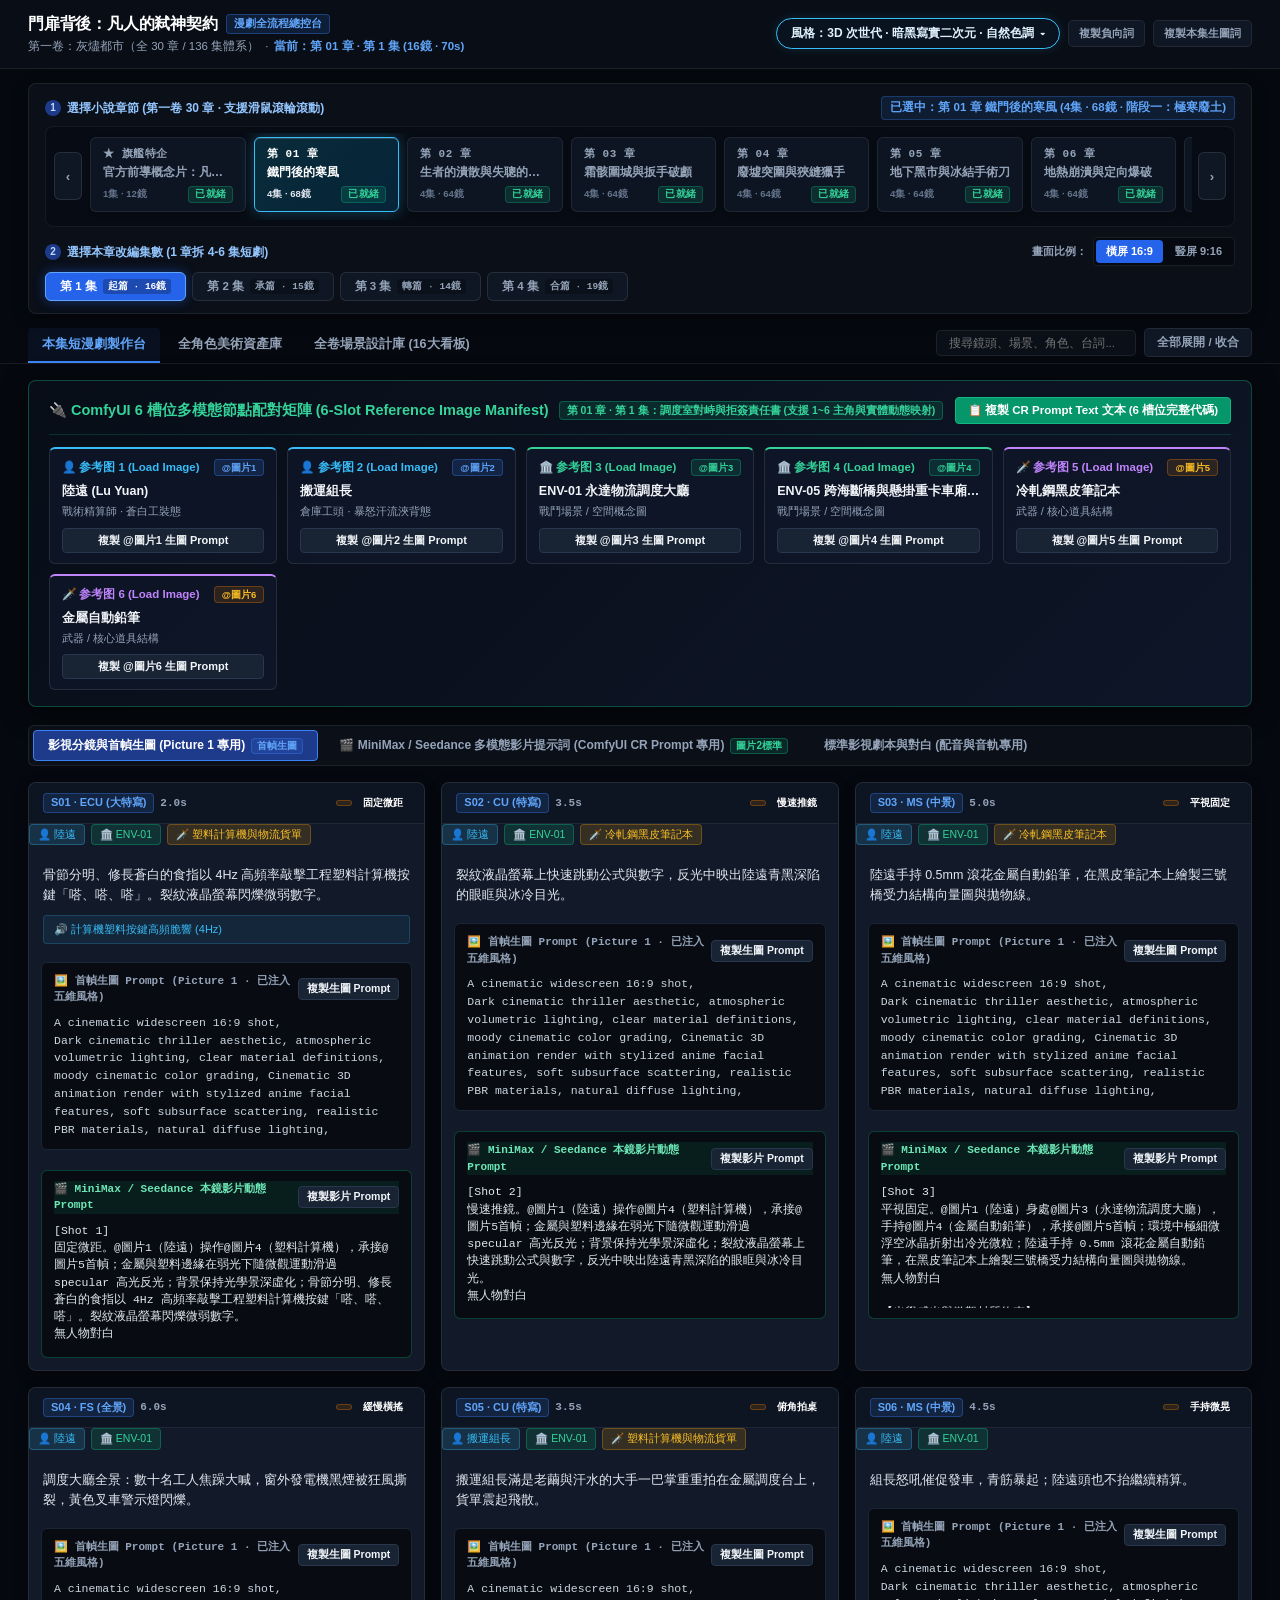
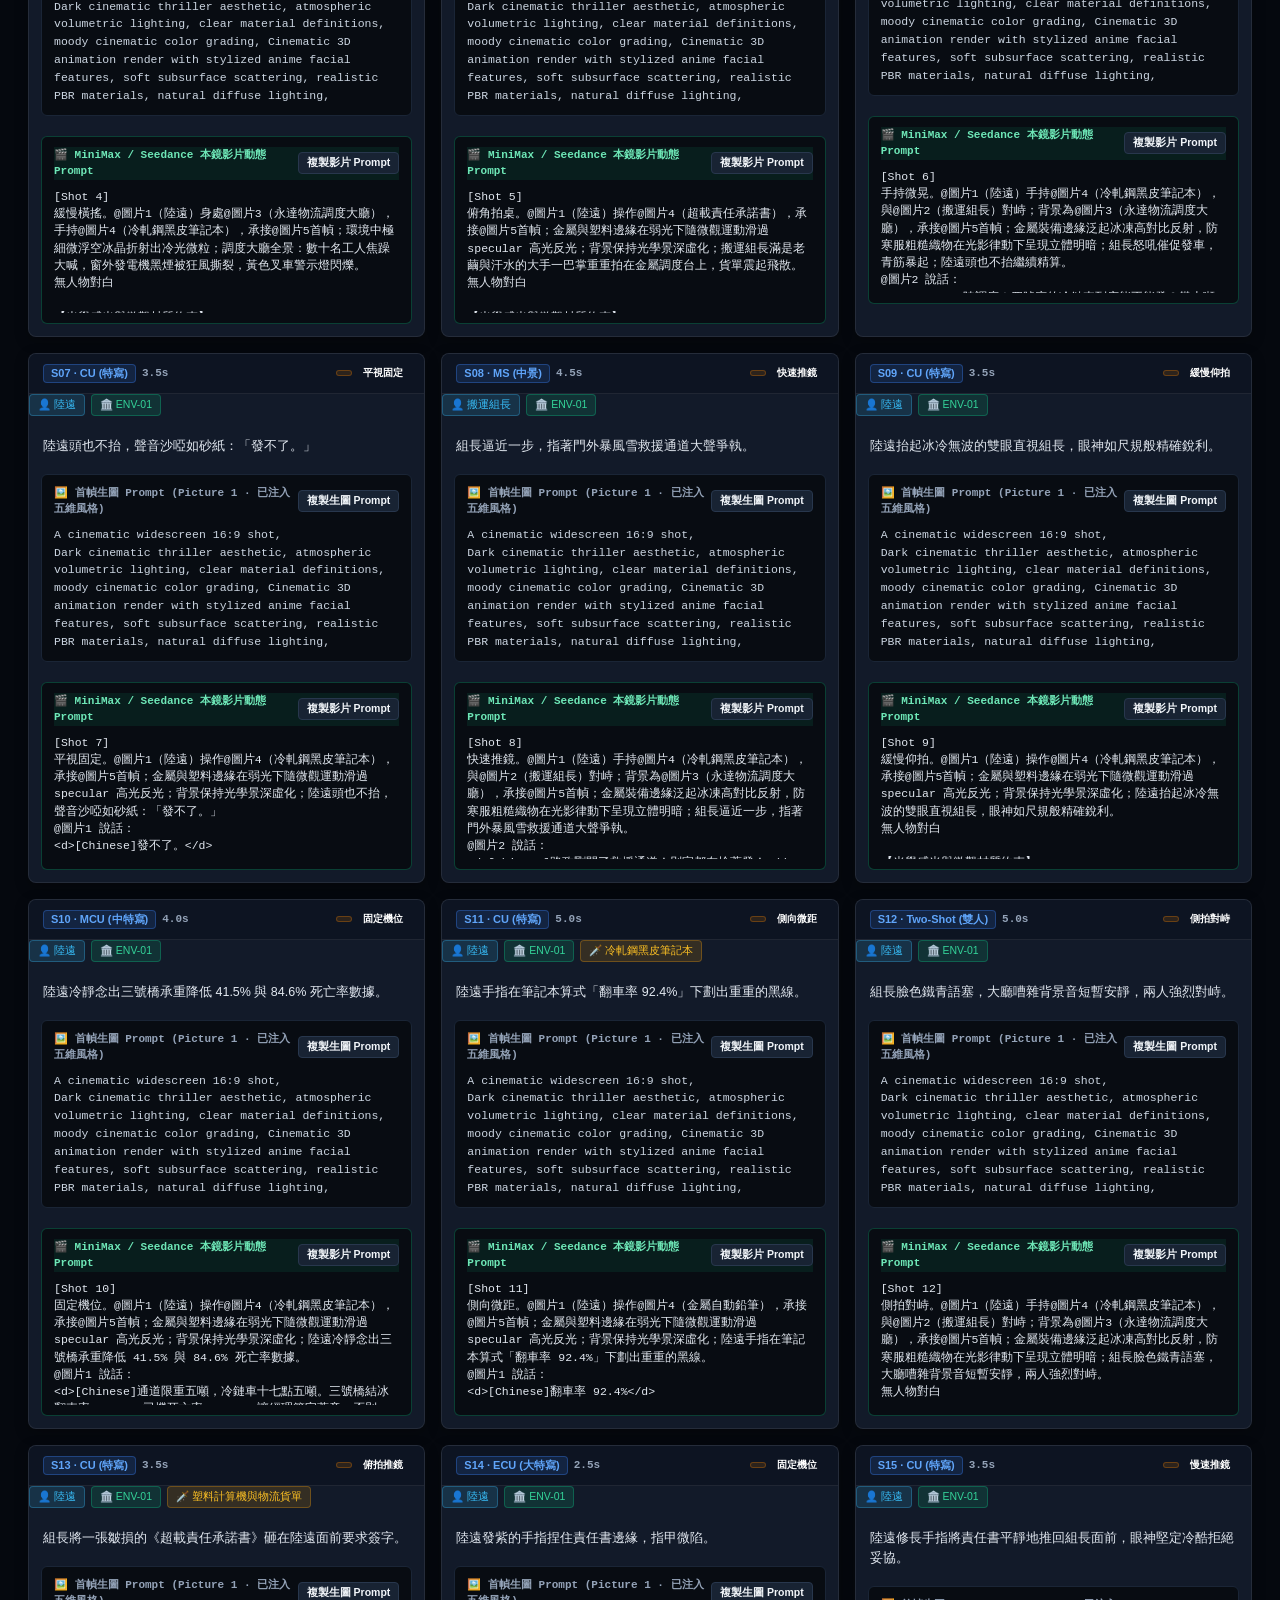
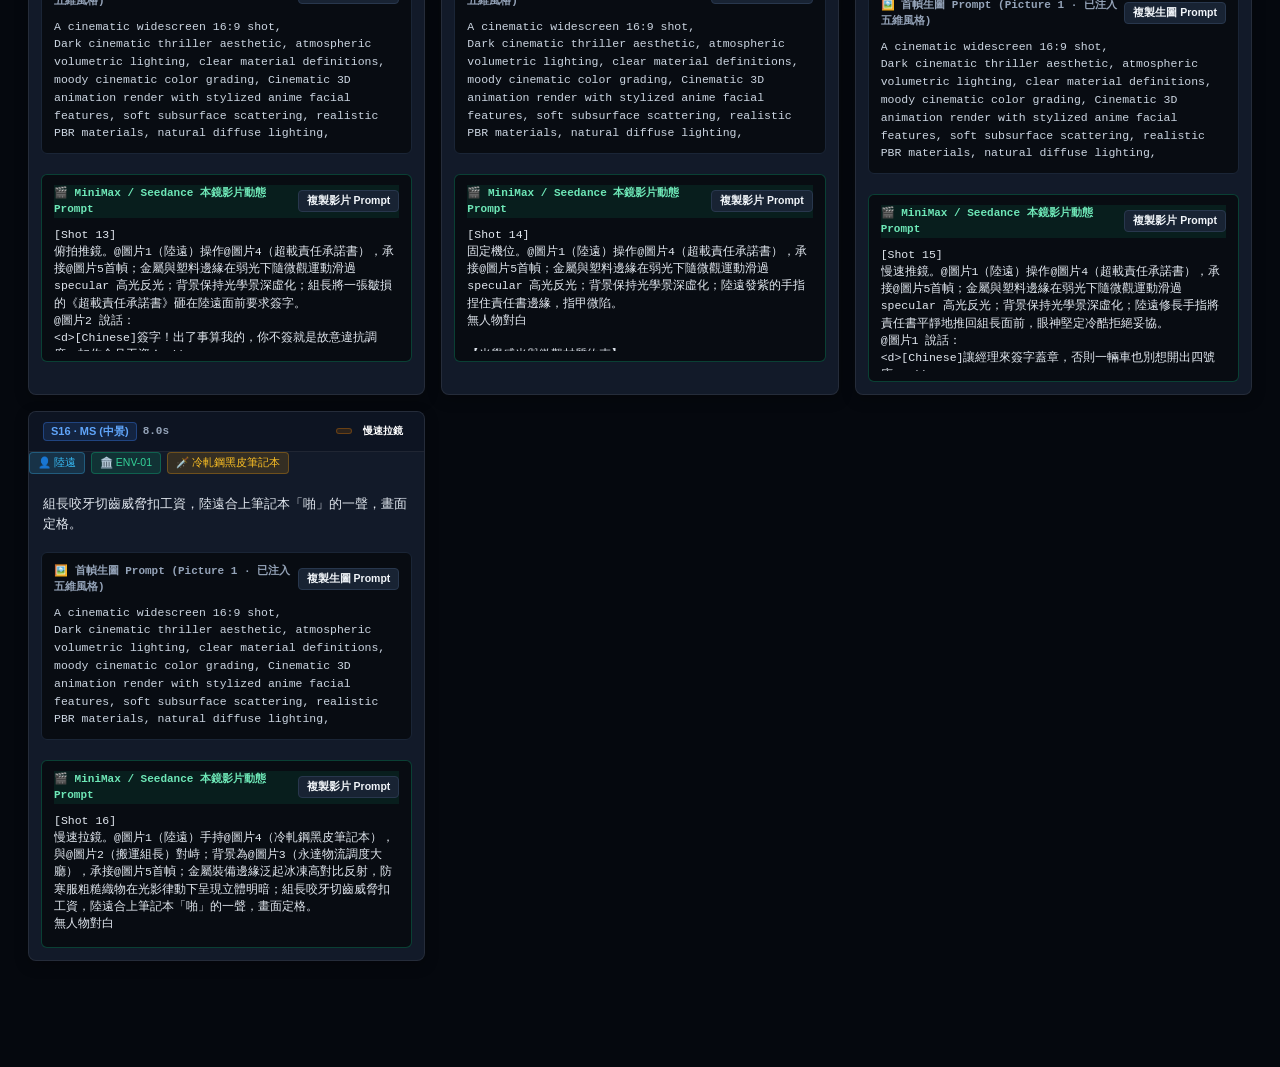
==== commit f9b7cecd: "fix: 補齊 ENV-00 至 ENV-16 全套場景 Prompt 庫與五級解析演算法，優化分鏡標籤與前導片空間鎖定提示詞" ====
--- a/dashboard/index.html
+++ b/dashboard/index.html
@@ -2446,7 +2446,7 @@
             "pillName": "官方純視覺前導概念片 (75s 零對白電影預告)",
             "tag": "純視覺旗艦 · 12鏡",
             "stat": "12 鏡頭 · 75s (0 對白 / 0 字幕)",
-            "screenplay": "# 《門扉背後：凡人的弒神契約》官方純視覺前導概念片劇本\n## (Wordless Cinematic Concept Teaser Screenplay · Cinematic Rhythm Edition)\n\n> **類型**：3A 級純視覺電影前導預告片 (Pure Visual & Foley Cinematic Teaser)  \n> **規格**：75 秒 · 12 個電影級分鏡 · **全片零文字字幕、零角色台詞對白**  \n> **視聽節奏**：動靜結合、張弛有度。僅在關鍵爆點（S04 倒懸巨門、S08 武器機位、S11 拋物線暴扣）使用特種動態機位，其餘鏡頭回歸冷冽微距、史詩巨構、端莊神座與極致死寂定格，杜絕視聽疲勞。  \n> **核心亮點**：百米青銅巨門 180° 倒懸穿梭、霜海行者次聲波山嶽震裂、蓐收古尊全新神相、武器機位火星暴雨、拋物線終極刺殺  \n> **視覺風格**：Unreal Engine 5 PBR 次世代暗黑動漫電影渲染、60-30-10 物理色彩約束、去光污染中性漫射光  \n> **聲學工程**：純環境空間底噪、極致物理 Foley 擬音、16Hz 次聲波震顫、引力剪切爆鳴、鉛筆歸零死寂收束  \n\n---\n\n## 4 幕純視覺結構與高燃點位規劃 (Visual Beat Sheet)\n\n```text\n【第一幕：00s-15s · 凡人算力與風雪起點】（冷峻、克制、微觀專注）\n  S01 (ECU 3.5s)：固定微距——凍霜食指每秒4次高頻敲擊計算機，機械按鍵回彈與微觀灰塵冰晶震顫。\n  S02 (MS  4.5s)：沉穩緩推——黑皮本刻畫幾何受力向量圖與拋物線，筆尖劃破紙張，長條日光燈爆閃轉為4Hz血色警報。\n  S03 (ELS 5.5s)：史詩後拉——攝影機平穩穿過結霜破窗，孤獨永達物流轉運大廳佇立於零下40℃黑雪暴風荒原。\n\n【第二幕：15s-35s · 神門降臨與巨物威壓】（視覺奇觀爆發、動靜強烈對比）\n  S04 (ELS 7.5s)：【核心保留Cut · 穿梭奇觀】百米青銅巨門碎裂，180°重力倒懸，穿梭機滾轉穿插於升天重卡與鋼架縫隙！\n  S05 (WS  6.5s)：史詩巨構大仰拍——低機位緩推，百米四足【霜海行者】踏碎萬載凍土，雙肩角峰擴散16Hz次聲波衝擊環震碎山脈！\n  S06 (WS  6.0s)：【蓐收古尊全新神相】倒懸王座仰推——十二米神官端正屹立於倒垂王座階梯，身後黑金雙龍怒視，左耳黑蛇銜天平，右持機關長鉞！\n\n【第三幕：35s-65s · 初火小隊硬核反擊】（動態對抗、臨場特種機位）\n  S07 (WS  5.0s)：地熱裂隙震撼仰拍——八米【燭荒古尊】傲立玄武岩峭壁，右爪踏碎2.2米地熱黑鐵神球引爆百米岩漿火柱！\n  S08 (MS  5.0s)：【特種機位 · 武器第一人稱】鏡頭固定於80cm重管子扳手前端！周鐵生鐵護臂硬架神爪，「鐺——！」火星暴雨糊滿鏡頭！\n  S09 (MCU 4.5s)：工匠爆破側拍——徐昂咬斷黃銅引信，零下196℃高壓液氮零距離急凍神甲，馬氏體冷脆蛛網裂紋連鎖炸裂！\n  S10 (MS  5.5s)：三人協同流體運鏡——林小滿鈦合金冰刀折角滑移火星，宋嵐懷錶心靈護盾偏折衝擊，姜淮布林合約撕裂神域重力！\n  S11 (FS->CU 6.0s)：【高潮爆點 · 拋物線下衝】陸遠紫金晶臂全力下壓，自拋物線頂點凌空躍下，將斷鋼扳手狠狠貫穿燭荒神心！\n\n【第四幕：65s-75s · 戰場死寂與契約定格】（動態驟停、極致死寂）\n  S12 (ECU 6.5s)：【終局收束 · 動態驟停】狂暴風雪與爆炸金芒瞬間歸零，極限微距凝視陸遠蒼白臉龐，鉛筆「咔噠」一聲，一滴血落入公式，瞬切純黑，片名破冰定格！\n```\n\n---\n\n## 劇本純視覺正文\n\n### 【第一幕：凡人算力與風雪起點】(00:00 - 00:15)\n\n**[S01] 電影級微距特寫 (ECU) · 3.5秒 · 視場角 18° · 固定微距淺景深 (Static Macro Shallow Focus)**  \n**畫面**：微觀微距。陸遠蒼白修長、指節微結白霜的食指，以每秒 4 次極高頻率精準敲擊工程塑料計算機按鍵。按鍵物理回彈帶動微觀懸浮灰塵與冰晶震顫，背景光學虛化，液晶屏幽綠冷光倒映在疲憊青黑眼眶中。  \n**音效 (Foley)**：塑料計算機按鍵清脆急促的「嗒、嗒、嗒」物理回彈脆響，遠處柴油發電機低沉底噪。  \n**對白**：無人物對白。\n\n**[S02] 中景 (MS) · 4.5秒 · 視場角 47° · 沉穩緩慢前推 (Slow Deliberate Push-in)**  \n**畫面**：推鏡聚焦。陸遠右手緊握 0.5mm 滾花金屬自動鉛筆，在黑皮筆記本的泛黃方格紙上飛速刻畫受力向量圖與拋物線。筆尖施力過猛刺破紙張纖維；調度大廳長條日光燈電壓驟降爆閃，整片空間驟然轉為 4Hz 血色緊急警報照明，如血刃割過蒼白病容。  \n**音效 (Foley)**：石墨筆尖劃破紙張沙沙刺耳聲，日光燈管電壓爆裂滋滋聲，4Hz 紅色警報急促蜂鳴。  \n**對白**：無人物對白。\n\n**[S03] 極遠景 (ELS) · 5.5秒 · 視場角 107° · 大範圍平穩慢速後拉 (Epic Slow Pull-Back Establishing)**  \n**畫面**：大氣後拉。攝影機平穩穿過調度大廳結霜破裂的窗戶向外拉升，展現零下 40℃ 漫天黑雪狂暴的末日荒原。永達物流轉運大廳如同一座鋼鐵孤島佇立在無邊風雪黑夜中，幾束微弱的黃色叉車警示燈在雪霧中搖曳，天地廣袤而死寂。  \n**音效 (Ambiance)**：極寒狂暴的黑雪風雪呼嘯聲，重工業鋼架結構在強風下的金屬扭曲呻吟。  \n**對白**：無人物對白。\n\n---\n\n### 【第二幕：神門降臨與巨物威壓】(00:15 - 00:35)\n\n**[S04] 極遠景 (ELS) · 7.5秒 · 視場角 107° · 穿梭機仰角滾轉穿插 (FPV Barrel Roll & Gravity Inversion Ascent)**  \n**畫面**：【核心保留Cut · 特殊穿梭奇觀】漫天黑雪荒原上百米太古青銅巨門拔地而起碎裂，180度重力倒懸激發！穿梭機貼地掠過陸遠身側，隨即旋轉180度倒置跟隨倒懸重力，高速穿梭於向天空垂直墜落的數十輛重卡與崩裂鋼架縫隙之間，巨門裂開萬丈熾白神光！  \n**音效 (Ambiance & Sound Design)**：重力剪切引發的大氣真空爆鳴，青銅巨門咬合撼天雷鳴，鋼鐵卡車倒懸騰空呼嘯。  \n**對白**：無人物對白。\n\n**[S05] 全景 (WS) · 6.5秒 · 視場角 84° · 地面低角度緩慢前推 (Epic Low-Angle Monumental WS)**  \n**畫面**：泰坦威壓。攝影機置於凍土極低視角緩慢推進，百米高四足冰川巨獸【霜海行者】自暴風雪深處踏出萬噸巨步踩碎凍土。六角透光冰晶重甲覆蓋全身，雙肩兩座蜂窩中空角峰高頻震顫，擴散出一圈圈肉眼可見的白色 16Hz 次聲波衝擊環，遠方整座冰川山脈瞬間連鎖粉碎！  \n**音效 (Creature SFX)**：百米巨足踏碎凍土的地震轟鳴，16Hz 次聲波震顫胸腔的低頻壓迫，冰川崩塌連鎖巨響。  \n**對白**：無人物對白。\n\n**[S06] 全景 (WS) · 6.0秒 · 視場角 84° · 倒懸殿堂中軸仰角慢推 (Inverted Throne Slow Cinematic Push)**  \n**畫面**：【蓐收古尊全新神相 · 君王威嚴】空間重力倒轉，十二米高【執鉞刑殺·蓐收古尊】端正屹立於倒垂王座階梯之上！身後兩側長達三十米的黑金巨龍破空盤旋怒視，半袒露白玉神肌與古典垂眸玉面散發神聖威嚴；左耳黑蛇銜咬黃銅因果天平，右手持二十米機關長鉞，倒垂黑石方尖碑襯托絕對君王威壓。  \n**音效 (Creature SFX)**：空間引力共振低頻重音，黑金伴生雙龍低沉金屬龍吟，天平齒輪咬合聲，鉞刀劃破空間尖銳音頻。  \n**對白**：無人物對白。\n\n---\n\n### 【第三幕：初火小隊硬核反擊】(00:35 - 00:65)\n\n**[S07] 全景 (WS) · 5.0秒 · 視場角 84° · 地熱裂隙低角度定點仰視 (Low-Angle Magma Rift WS)**  \n**畫面**：熔岩巨獸。低機位仰視地下熔爐裂谷，八米高太古辟邪神獅【燭荒古尊】周身冷鍛青銅饕餮神甲覆蓋，傲然立於沸騰玄武岩峭壁。神獅暴怒右前爪踏碎直徑 2.2 米的地熱黑鐵神球，地底噴湧數道百米金色岩漿火柱，將千度熔爐照耀如白晝！  \n**音效 (Creature SFX)**：神獅震撼地核的沉重咆哮，黑鐵神球受壓變形的金屬悶響，千度岩漿狂暴噴發的烈焰呼嘯。  \n**對白**：無人物對白。\n\n**[S08] 中景 (MS) · 5.0秒 · 視場角 47° · 扳手前端第一人稱鎖定 (Wrench-Mounted Weapon-Cam Impact)**  \n**畫面**：【特種機位 · 武器第一人稱】鏡頭直接安裝在 80cm 鉻釩鋼重管子扳手前端！跟隨周鐵生鐵護臂狂暴上架，視野中黑紅太古神爪遮天蔽日砸下！「鐺————！」火星如熔岩暴雨般直接糊滿鏡頭，伴隨合金柄崩斷脆鳴，鏡頭隨斷扳手殘片在空中劇烈翻滾！  \n**音效 (Foley & Action)**：生鐵護臂硬架巨響「鐺————！」，合金柄崩斷脆鳴「咔嚓！」，火星噴濺劈啪聲。  \n**對白**：無人物對白。\n\n**[S09] 中近景 (MCU) · 4.5秒 · 視場角 29° · 側拍高速追焦 (High-Speed Action Profile MCU)**  \n**畫面**：工匠爆破。大光圈側拍特寫徐昂滿是煤灰燙傷的剛毅臉龐與防風鏡反光。他牙齒死死咬住黃銅引信拉火環猛力一扯，零下 196°C 液氮高壓噴管零距離撞擊神尊兩千度玄武岩神甲！白熾氣霧與馬氏體冷脆蛛網裂紋在鏡頭前連鎖炸裂，冰火對撞炸出深藍冷光。  \n**音效 (Foley & Action)**：黃銅引信齒輪咬合脆響，高壓液氮尖銳如嘯的噴射聲，神甲熱應力急脆爆裂「砰啪啪！」。  \n**對白**：無人物對白。\n\n**[S10] 中景 (MS) · 5.5秒 · 視場角 47° · 流暢戰術協同跟隨 (Fluid Tactical Multi-Tracker)**  \n**畫面**：戰術走廊。流暢鏡頭動態貫通三人防線——左側林小滿鈦合金冰刀在結霜鋼架滑移切出折角火星；中景宋嵐按住古董銀懷錶展開六角幽藍心靈偏轉護盾彈開精神衝擊；右側姜淮滿臉鮮血將金色布林合約拍碎撕裂神域重力，三維力學通道瞬間鎖定神核！  \n**音效 (Action & Foley)**：冰刀切擦冰層尖嘯，滑索鋼纜呼嘯，心靈護盾偏折震波音，合約符文撕裂聲。  \n**對白**：無人物對白。\n\n**[S11] 全景至特寫 (FS to CU) · 6.0秒 · 視場角 84° 至 18° · 拋物線主觀下衝追隨 (Apex Parabolic Tracking Arc)**  \n**畫面**：【高潮爆點 · 拋物線下衝】陸遠右臂紫金晶格完全爆發蔓延，沿精算力學拋物線頂點踏空躍出！攝影機自全景高速大弧線追隨下衝——陸遠雙手高舉周鐵帶血的斷鋼扳手，紫金晶臂全力下壓，如鋼釘般狠狠貫穿燭荒神獅胸膛開裂的白熾地熱神心！刺目金芒與超新星金色光環席捲全場！  \n**音效 (Impact Climax)**：斷鋼貫穿神核金屬撕裂爆鳴，神軀崩解超新星衝擊波，晶體爆發刺耳音爆！  \n**對白**：無人物對白。\n\n---\n\n### 【第四幕：戰場死寂與契約定格】(00:65 - 00:75)\n\n**[S12] 電影級微距特寫 (ECU) · 6.5秒 · 視場角 18° · 極致死寂定格收束 (Static Macro Deicide Freeze)**  \n**畫面**：【終局收束 · 動態驟停】狂暴風雪與爆炸金芒驟然收束，天地陷入絕對死寂。鏡頭極限微距凝視陸遠血痕斑斑的蒼白臉龐與深陷青黑的冰冷眼眸。右手大拇指輕輕按動金屬自動鉛筆頂部——「咔噠」。一滴深紅鮮血自筆尖滴落在方格紙公式末端。畫面瞬間切入純黑，冷軋鋼金屬片名破冰定格：《門扉背後：凡人的弒神契約》。  \n**音效 (Foley & Ambience)**：自動鉛筆「咔噠」機械脆響，單滴鮮血落紙微響，瞬切死寂，片名破冰巨響。  \n**對白**：全片結束，無任何台詞。\n",
+            "screenplay": "# 《門扉背後：凡人的弒神契約》官方純視覺前導概念片劇本\n## (Wordless Cinematic Concept Teaser Screenplay · Calibrated Scale Edition)\n\n> **類型**：3A 級純視覺電影前導預告片 (Pure Visual & Foley Cinematic Teaser)  \n> **規格**：75 秒 · 12 個電影級分鏡 · **全片零文字字幕、零角色台詞對白**  \n> **尺度約束**：嚴格遵循全案官方資產尺寸矩陣（Master Scale Matrix），所有人物、怪物、道具與建築尺度全域鎖定，嚴禁尺度漂移與崩壞。  \n> **視聽節奏**：動靜結合、張弛有度。僅在關鍵爆點（S04 倒懸巨門、S08 武器機位、S11 拋物線暴扣）使用特種動態機位，其餘鏡頭回歸冷冽微距、史詩巨構、端莊神座與極致死寂定格，杜絕視聽疲勞。  \n> **核心亮點**：100米青銅巨門 180° 倒懸穿梭、長100米高60米霜海行者次聲波震裂、12米蓐收古尊全新神相(30米雙龍/20米長鉞)、80cm管子扳手第一人稱、拋物線終極弒神  \n> **視覺風格**：Unreal Engine 5 PBR 次世代暗黑動漫電影渲染、60-30-10 物理色彩約束、去光污染中性漫射光  \n> **聲學工程**：純環境空間底噪、極致物理 Foley 擬音、16Hz 次聲波震顫、引力剪切爆鳴、鉛筆歸零死寂收束  \n\n---\n\n## 4 幕純視覺結構與高燃點位規劃 (Visual Beat Sheet)\n\n```text\n【第一幕：00s-15s · 凡人算力與風雪起點】（冷峻、克制、微觀專注）\n  S01 (ECU 3.5s)：固定微距——陸遠(178cm)凍霜食指每秒4次(4Hz)高頻敲擊12mm按鍵，機械彈片回彈與微觀懸浮灰塵冰晶震顫。\n  S02 (MS  4.5s)：沉穩緩推——0.5mm金屬鉛筆刻畫向量圖與拋物線，筆尖劃破紙張，長條日光燈爆閃轉為4Hz血色警報割過病容。\n  S03 (ELS 5.5s)：史詩後拉——攝影機平穩穿過挑高8米大廳結霜破窗，60米寬永達物流大廳孤島佇立於-40℃黑雪暴風荒原。\n\n【第二幕：15s-35s · 神門降臨與巨物威壓】（視覺奇觀爆發、動靜強烈對比）\n  S04 (ELS 7.5s)：【核心保留Cut · 穿梭奇觀】100米青銅巨門碎裂，180°重力倒懸，穿梭機滾轉穿插於升天16米重卡與鋼架縫隙！\n  S05 (WS  6.5s)：史詩巨構大仰拍——低機位緩推，長100米高60米【霜海行者】踏碎萬載凍土，雙肩角峰擴散直徑200米16Hz次聲波環！\n  S06 (WS  6.0s)：【蓐收古尊全新神相】倒懸王座仰推——12米神尊端正屹立於倒垂王座，身後30米黑金雙龍怒視，左耳黑蛇銜天平，右持20米長鉞！\n\n【第三幕：35s-65s · 初火小隊硬核反擊】（動態對抗、臨場特種機位）\n  S07 (WS  5.0s)：地熱裂隙震撼仰拍——高8米長14米【燭荒古尊】傲立峭壁，右爪踏碎直徑2.2米黑鐵神球引爆100米岩漿火柱！\n  S08 (MS  5.0s)：【特種機位 · 武器第一人稱】機位鎖定於80cm重扳手前端！周鐵(185cm/108kg)生鐵護臂迎面硬抗神爪，「鐺——！」火星暴雨糊鏡！\n  S09 (MCU 4.5s)：工匠爆破側拍——徐昂(175cm)咬斷30mm黃銅引信，-196℃高壓液氮噴管零距離急凍神甲，馬氏體冷脆蛛網裂紋連鎖炸裂！\n  S10 (MS  5.5s)：三人協同流體運鏡——林小滿(162cm)冰刀折角火星，宋嵐(168cm)50mm懷錶心靈護盾偏折，姜淮(180cm)布林合約撕裂重力！\n  S11 (FS->CU 6.0s)：【高潮爆點 · 拋物線下衝】陸遠(178cm)紫金晶臂全力下壓，持40cm斷扳手沿拋物線凌空下衝，貫穿燭荒直徑1米2500°C白熾神核！\n\n【第四幕：65s-75s · 戰場死寂與契約定格】（動態驟停、極致死寂）\n  S12 (ECU 6.5s)：【終局收束 · 動態驟停】暴風雪與爆炸瞬間歸零！極限微距凝視陸遠(178cm)蒼白臉龐，0.5mm鉛筆「咔噠」一聲，一滴血落入公式，瞬切純黑，片名破冰定格！\n```\n\n---\n\n## 劇本純視覺正文\n\n### 【第一幕：凡人算力與風雪起點】(00:00 - 00:15)\n\n**[S01] 電影級微距特寫 (ECU) · 3.5秒 · 視場角 18° · 固定微距淺景深 (Static Macro Shallow Focus)**  \n**物理尺度**：微觀手部局部 1:1 · 陸遠（178cm）· 工程塑料計算機（12mm 按鍵）· 4Hz 回彈頻率。  \n**畫面**：微觀微距。陸遠（26歲/178cm）蒼白修長、指節微結白霜的食指，以每秒 4 次（4Hz）極高頻率精準敲擊工程塑料計算機按鍵。按鍵物理回彈帶動微觀懸浮灰塵與冰晶震顫，背景光學虛化，液晶屏幽綠冷光倒映在疲憊青黑眼眶中。  \n**音效 (Foley)**：塑料計算機按鍵清脆急促的「嗒、嗒、嗒」物理回彈脆響 (4Hz)，遠處柴油發電機低沉底噪。  \n**對白**：無人物對白。\n\n**[S02] 中景 (MS) · 4.5秒 · 視場角 47° · 沉穩緩慢前推 (Slow Deliberate Push-in)**  \n**物理尺度**：人體中景 · 陸遠（178cm 消瘦體態）· 0.5mm 滾花繪圖鉛筆 · 4Hz 猩紅警報光。  \n**畫面**：推鏡聚焦。陸遠右手緊握 0.5mm 滾花金屬自動鉛筆，在黑皮筆記本的泛黃方格紙上飛速刻畫受力向量圖與拋物線。0.5mm 筆尖施力過猛刺破紙張纖維；調度大廳長條日光燈電壓驟降爆閃，整片空間驟然轉為 4Hz 血色緊急警報照明，如血刃割過蒼白病容。  \n**音效 (Foley)**：石墨筆尖劃破紙張沙沙刺耳聲，日光燈管電壓爆裂滋滋聲，4Hz 紅色警報急促蜂鳴。  \n**對白**：無人物對白。\n\n**[S03] 極遠景 (ELS) · 5.5秒 · 視場角 107° · 大範圍平穩慢速後拉 (Epic Slow Pull-Back Establishing)**  \n**物理尺度**：大地理極遠景 · 永達大廳挑高 8 米/寬 60 米 · -40°C 暴雪荒原。  \n**畫面**：大氣後拉。攝影機平穩穿過挑高 8 米調度大廳結霜破裂的窗戶向外拉升，展現零下 40℃ 漫天黑雪狂暴的末日荒原。寬達 60 米的永達物流轉運大廳如同一座鋼鐵孤島佇立在無邊風雪黑夜中，幾束微弱的黃色叉車警示燈在雪霧中搖曳，天地廣袤而死寂。  \n**音效 (Ambiance)**：極寒狂暴的黑雪風雪呼嘯聲 (-40°C)，重工業鋼架結構在強風下的金屬扭曲呻吟。  \n**對白**：無人物對白。\n\n---\n\n### 【第二幕：神門降臨與巨物威壓】(00:15 - 00:35)\n\n**[S04] 極遠景 (ELS) · 7.5秒 · 視場角 107° · 穿梭機仰角滾轉穿插 (FPV Barrel Roll & Gravity Inversion Ascent)**  \n**物理尺度**：神話巨構景觀 · 太古青銅巨門高 100 米寬 45 米 · 16米長重型卡車 · 180°重力倒懸。  \n**畫面**：【核心保留Cut · 特殊穿梭奇觀】漫天黑雪荒原上高達 100 米的太古青銅巨門拔地而起碎裂，180 度重力倒懸激發！穿梭機貼地掠過陸遠（178cm）身側，隨即旋轉 180 度倒置跟隨倒懸重力，高速穿梭於向天空垂直墜落的數十輛 16 米長重型卡車與崩裂鋼架縫隙之間，100 米巨門裂開萬丈熾白神光！  \n**音效 (Ambiance & Sound Design)**：重力剪切引發的大氣真空爆鳴，100米青銅巨門咬合撼天雷鳴，數十輛鋼鐵重卡倒懸騰空呼嘯。  \n**對白**：無人物對白。\n\n**[S05] 全景 (WS) · 6.5秒 · 視場角 84° · 地面低角度緩慢前推 (Epic Low-Angle Monumental WS)**  \n**物理尺度**：泰坦山嶽尺度 · 霜海行者長 100 米高 60 米 · 直徑 200 米 16Hz 次聲波環 · 1.2米厚六角冰晶重甲。  \n**畫面**：泰坦威壓。攝影機置於凍土極低視角緩慢推進，長達 100 米、高達 60 米的四足冰川巨獸【霜海行者】自暴風雪深處踏出萬噸巨步踩碎萬載凍土。單塊厚達 1.2 米的六角透光冰晶重甲覆蓋全身，雙肩兩座蜂窩中空角峰高頻震顫，擴散出一圈圈直徑達 200 米的肉眼可見白色 16Hz 次聲波衝擊環，遠方整座冰川山脈瞬間連鎖粉碎！  \n**音效 (Creature SFX)**：百米巨獸四足踏碎凍土的地震轟鳴，16Hz 次聲波震顫胸腔的低頻壓迫，冰川山脈坍塌連鎖巨響。  \n**對白**：無人物對白。\n\n**[S06] 全景 (WS) · 6.0秒 · 視場角 84° · 5°平滑微弧軌道推進 (Subtle 5-Degree Arc Orbit Push-in)**  \n**物理尺度**：神祇帝王尺度 · 蓐收古尊高 12 米 · 伴生黑金雙龍各長 30 米 · 機關長鉞長 20 米 · 天平臂長 1.5 米。  \n**畫面**：【蓐收古尊與伴生雙龍 · 5°微弧立體視差】空間重力倒轉，攝影機以 0.15x 慢速沿中軸劃出 5 度極微小弧線向前推進，鏡頭光軸牢固鎖定神尊玉面（嚴禁自轉翻滾）。前景 20 米機關長鉞產生向左側滑的立體視差虛化；中景 12 米高【執鉞刑殺·蓐收古尊】古典玉面微抬 5 度，眼窩亮起暗金微光，白玉胸肌隨神性呼吸起伏，右手長鉞微沉激發齒輪自轉；背景 30 米黑金雙龍向前探出猙獰龍首俯視鏡頭，龍鱗如魚鰓開合收緊，喉間暗金低吼，極具動態透視與君王壓迫感。  \n**音效 (Creature SFX)**：雙龍金屬龍吟低吼，黑金龍鱗緊繃開合摩擦聲，20米長鉞齒輪咬合沉悶重音，空間引力共振低頻轟鳴。  \n**對白**：無人物對白。\n\n**[S07] 全景 (WS) · 5.0秒 · 視場角 84° · 地熱裂隙低角度定點仰視 (Low-Angle Magma Rift WS)**  \n**物理尺度**：神獸與地質尺度 · 燭荒古尊高 8 米長 14 米 · 黑鐵神球直徑 2.2 米 · 金色岩漿噴湧 100 米。  \n**畫面**：熔岩巨獸。低機位仰視地下熔爐裂谷，高 8 米、長 14 米的太古辟邪神獅【燭荒古尊】周身冷鍛青銅饕餮神甲覆蓋，傲然立於沸騰玄武岩峭壁。神獅暴怒右前爪踏碎直徑 2.2 米的地熱黑鐵神球，地底噴湧數道高達 100 米的金色岩漿火柱，將千度熔爐照耀如白晝！  \n**音效 (Creature SFX)**：8米神獅震撼地核的沉重咆哮，2.2米黑鐵神球受壓變形的金屬悶響，100米岩漿狂暴噴發烈焰呼嘯。  \n**對白**：無人物對白。\n\n**[S08] 中景 (MS) · 5.0秒 · 視場角 47° · 扳手前端第一人稱鎖定 (Wrench-Mounted Weapon-Cam Impact)**  \n**物理尺度**：武器機位交鋒 · 周鐵（185cm / 108kg）· 80cm 重型鉻釩鋼管子扳手 · 25mm 厚生鐵螺栓護臂。  \n**畫面**：【特種機位 · 武器第一人稱】鏡頭直接安裝在 80cm 鉻釩鋼重管子扳手前端鉗口！跟隨周鐵（45歲/185cm/108kg）雙臂 25mm 厚生鐵護臂狂暴上架，視野中黑紅太古神爪遮天蔽日砸下！「鐺————！」火星如熔岩暴雨般直接糊滿鏡頭，伴隨合金柄崩斷脆鳴，鏡頭隨斷扳手殘片在空中劇烈翻滾！  \n**音效 (Foley & Action)**：80cm重扳手與生鐵護臂硬架巨響「鐺————！」，合金柄崩斷脆鳴「咔嚓！」，火星噴濺劈啪聲。  \n**對白**：無人物對白。\n\n**[S09] 中近景 (MCU) · 4.5秒 · 視場角 29° · 側拍高速追焦 (High-Speed Action Profile MCU)**  \n**物理尺度**：人體中近景 · 徐昂（175cm 精悍體態）· 30mm 黃銅拉火環 · -196°C 液態氮 vs 2000°C 玄武岩神甲。  \n**畫面**：工匠爆破。大光圈側拍特寫徐昂（38歲/175cm）滿是煤灰燙傷的剛毅臉龐與防風鏡反光。他牙齒死死咬住 30mm 黃銅引信拉火環猛力一扯，零下 196°C 液氮高壓噴管零距離撞擊神尊 2000°C 玄武岩神甲！白熾氣霧與馬氏體冷脆蛛網裂紋在鏡頭前連鎖炸裂，冰火對撞炸出深藍冷光。  \n**音效 (Foley & Action)**：黃銅引信齒輪咬合脆響，-196°C 液氮高壓噴射尖鳴，2000°C 神甲熱應力急脆爆裂「砰啪啪！」。  \n**對白**：無人物對白。\n\n**[S10] 中景 (MS) · 5.5秒 · 視場角 47° · 流暢戰術協同跟隨 (Fluid Tactical Multi-Tracker)**  \n**物理尺度**：三人戰術協同 · 林小滿（162cm）· 宋嵐（168cm / 50mm 懷錶）· 姜淮（180cm / 鈦合金法匣）。  \n**畫面**：戰術走廊。流暢鏡頭動態貫通三人防線——左側林小滿（162cm）鈦合金冰刀在結霜鋼架滑移切出折角火星；中景宋嵐（168cm）按住直徑 50mm 古董銀懷錶展開六角幽藍心靈偏轉護盾彈開精神衝擊；右側姜淮（180cm）滿臉鮮血將金色布林合約拍碎撕裂神域重力，三維力學通道瞬間鎖定神核！  \n**音效 (Action & Foley)**：鈦合金冰刀切擦冰層尖嘯，滑索鋼纜呼嘯，50mm 懷錶心靈護盾偏折震波音，合約符文撕裂聲。  \n**對白**：無人物對白。\n\n**[S11] 全景至特寫 (FS to CU) · 6.0秒 · 視場角 84° 至 18° · 拋物線主觀下衝追隨 (Apex Parabolic Tracking Arc)**  \n**物理尺度**：動態全景推至極限特寫 · 陸遠（178cm）· 40cm 斷鋼扳手 · 直徑 1 米 2500°C 白熾奇點神核。  \n**畫面**：【高潮爆點 · 拋物線下衝】陸遠（178cm）右臂紫金晶格完全爆發蔓延，沿精算力學拋物線頂點踏空躍出！攝影機自全景高速大弧線追隨下衝——陸遠雙手高舉周鐵帶血的 40cm 斷鋼扳手，紫金晶臂全力下壓，如鋼釘般狠狠貫穿燭荒神尊胸膛開裂的直徑 1 米 2500°C 白熾神核！刺目金芒與超新星金色光環席捲全場！  \n**音效 (Impact Climax)**：斷鋼扳手貫穿直徑1米神核金屬撕裂爆鳴，神軀崩解超新星衝擊波，晶體爆發刺耳音爆！  \n**對白**：無人物對白。\n\n---\n\n### 【第四幕：戰場死寂與契約定格】(00:65 - 00:75)\n\n**[S12] 電影級微距特寫 (ECU) · 6.5秒 · 視場角 18° · 極致死寂定格收束 (Static Macro Deicide Freeze)**  \n**物理尺度**：面部極限微距 · 陸遠（178cm）· 0.5mm 滾花繪圖鉛筆 · 1000 米高萬蝕方尖碑。  \n**畫面**：【終局收束 · 動態驟停】狂暴風雪與爆炸金芒驟然收束，天地陷入絕對死寂。鏡頭極限微距凝視陸遠（178cm）血痕斑斑的蒼白臉龐與深陷青黑的冰冷眼眸。右手大拇指輕輕按動 0.5mm 金屬自動鉛筆頂部——「咔噠」。一滴深紅鮮血自筆尖滴落在方格紙公式末端。畫面瞬間切入純黑，冷軋鋼金屬片名破冰定格：《門扉背後：凡人的弒神契約》。  \n**音效 (Foley & Ambience)**：0.5mm 自動鉛筆「咔噠」機械脆響，單滴鮮血落紙微響，瞬切死寂，片名破冰巨響。  \n**對白**：全片結束，無任何台詞。\n",
             "audioTracks": [
                 {
                     "track": "軌道 1：環境底噪 (Ambiance)",
@@ -2475,22 +2475,36 @@
                     "act": "第 1 幕：凡人算力與風雪起點",
                     "type": "ECU (電影級微距特寫)",
                     "dur": "3.5s",
-                    "cam": "固定微距淺景深 (Static Macro Shallow Focus)",
-                    "desc": "微觀微距：陸遠蒼白修長、指節微結白霜的食指，以每秒 4 次極高頻率精準敲擊工程塑料計算機按鍵。按鍵物理回彈帶動微觀懸浮灰塵與冰晶震顫，背景光學虛化，液晶屏幽綠冷光倒映在疲憊青黑眼眶中。",
-                    "body": "Extreme macro close-up with shallow depth of field: Slender frostbitten pale fingers of 26-year-old tactical dispatcher Lu Yuan rapidly clicking worn plastic numeric calculator keys at a steady 4Hz rhythm on a scratched industrial steel desk. The physical rebound of the buttons stirs airborne micro-dust motes and tiny floating ice crystals illuminated by a cool overhead tungsten cone light. In the soft-focus background, the faintly glowing green LCD display flickers with dense mathematical formulas, authentic skin subsurface scattering, realistic matte plastic textures, moody chiaroscuro lighting",
-                    "prompt": "A cinematic widescreen 16:9 extreme macro close-up with shallow depth of field: Slender frostbitten pale fingers of 26-year-old tactical dispatcher Lu Yuan rapidly clicking worn plastic numeric calculator keys at a steady 4Hz rhythm on a scratched industrial steel desk. The physical rebound of the buttons stirs airborne micro-dust motes and tiny floating ice crystals illuminated by a cool overhead tungsten cone light. In the soft-focus background, the faintly glowing green LCD display flickers with dense mathematical formulas. Authentic skin subsurface scattering, realistic matte plastic textures, moody chiaroscuro lighting, zero text.",
-                    "audio": "塑料計算機按鍵清脆急促的「嗒、嗒、嗒」物理回彈脆響，遠處柴油發電機低沉底噪",
-                    "sfx": "塑料計算機按鍵清脆急促的「嗒、嗒、嗒」物理回彈脆響，遠處柴油發電機低沉底噪"
+                    "cam": "45度俯角正對微距 (45-Degree Overhead Straight-on Macro)",
+                    "metrics": {
+                              "scale": "微觀手部局部 1:1",
+                              "char": "陸遠 (26歲 / 178cm)",
+                              "prop": "工程塑料計算機 (按鍵長寬 12mm)",
+                              "freq": "4Hz 機械撞擊頻率",
+                              "spatialRig": "45度俯視機位 + 桌面平放剛體封裝 (鍵盤下半部 / 傾斜螢幕上半部同體)"
+                    },
+                    "desc": "微觀微距：相機以 45 度俯角正對調度台，工程塑料計算機平整貼死在磨損鋼製調度桌上。計算機為單一剛體外殼：下半部數字鍵盤正對相機，陸遠（26歲/178cm）蒼白修長的食指以每秒 4 次高頻精準垂直敲擊；上半部一體式傾斜綠色液晶螢幕微弱閃爍。按鍵物理回彈帶動微觀懸浮灰塵與冰晶震顫，背景光學虛化。",
+                    "body": "Extreme macro close-up with shallow depth of field: The camera is positioned at a close 45-degree overhead high-angle, looking down straight-on at a compact industrial desktop calculator resting flatly seated on a scratched cold steel desk. The calculator's front face is oriented upright and parallel to the viewer, featuring a single unified rigid plastic chassis: the lower half features worn plastic numeric keys being rapidly clicked at 4Hz by the slender frostbitten fingers of a lean young Asian tactical dispatcher, while the upper half houses an integrated angled green LCD screen displaying dense glowing mathematical formulas in soft focus. The mechanical rebound of the buttons stirs airborne micro-dust motes and floating ice crystals under cool overhead tungsten spotlighting, authentic skin subsurface scattering, realistic matte plastic textures, moody chiaroscuro lighting",
+                    "prompt": "A cinematic widescreen 16:9 extreme macro close-up with shallow depth of field: The camera is positioned at a close 45-degree overhead high-angle, looking down straight-on at a compact industrial desktop calculator resting flatly seated on a scratched cold steel desk. The calculator's front face is oriented upright and parallel to the viewer, featuring a single unified rigid plastic chassis: the lower half features worn plastic numeric keys being rapidly clicked at 4Hz by the slender frostbitten fingers of a lean young Asian tactical dispatcher, while the upper half houses an integrated angled green LCD screen displaying dense glowing mathematical formulas in soft focus. The mechanical rebound of the buttons stirs airborne micro-dust motes and floating ice crystals under cool overhead tungsten spotlighting. Authentic skin subsurface scattering, realistic matte plastic textures, moody chiaroscuro lighting, zero text.",
+                    "audio": "塑料計算機按鍵清脆急促的「嗒、嗒、嗒」物理回彈脆響 (4Hz)，遠處柴油發電機低沉底噪",
+                    "sfx": "塑料計算機按鍵清脆急促的「嗒、嗒、嗒」物理回彈脆響 (4Hz)，遠處柴油發電機低沉底噪"
           },
           {
                     "id": "S02",
                     "act": "第 1 幕：凡人算力與風雪起點",
                     "type": "MS (緩慢前推聚焦)",
                     "dur": "4.5s",
-                    "cam": "沉穩緩慢前推 (Slow Deliberate Push-in)",
-                    "desc": "推鏡聚焦：陸遠右手緊握 0.5mm 滾花金屬自動鉛筆，在黑皮筆記本的泛黃方格紙上飛速刻畫受力向量圖與拋物線。筆尖施力過猛刺破紙張纖維；調度大廳長條日光燈電壓驟降爆閃，整片空間驟然轉為 4Hz 血色緊急警報照明，如血刃割過蒼白病容。",
-                    "body": "Medium shot with a slow deliberate push-in: 26-year-old Asian male dispatcher Lu Yuan intensely sketching structural force vectors and parabolic calculus with a knurled silver 0.5mm mechanical drafting pencil into a worn black leather notebook. The sharp graphite tip snaps into the textured paper surface under pressure. Overhead industrial fluorescent fixtures flicker violently before bathing the cluttered concrete dispatch office in harsh 4Hz crimson emergency alarm lighting, casting dramatic red slashes across his angular cheekbones and exhausted eyes, rich filmic contrast, realistic paper texture",
-                    "prompt": "A cinematic widescreen 16:9 medium shot with a slow deliberate push-in: 26-year-old Asian male dispatcher Lu Yuan intensely sketching structural force vectors and parabolic calculus with a knurled silver 0.5mm mechanical drafting pencil into a worn black leather notebook. The sharp graphite tip snaps into the textured paper surface under pressure. Overhead industrial fluorescent fixtures flicker violently before bathing the cluttered concrete dispatch office in harsh 4Hz crimson emergency alarm lighting, casting dramatic red slashes across his angular cheekbones and exhausted eyes. Rich filmic contrast, realistic paper texture, zero text.",
+                    "cam": "35度側俯推鏡 (35-Degree Side-Angle Push-in)",
+                    "metrics": {
+                              "scale": "人體中景 (腰部以上)",
+                              "char": "陸遠 (26歲 / 178cm / 消瘦體態)",
+                              "prop": "0.5mm 滾花金屬繪圖鉛筆 + A5 黑皮筆記本",
+                              "light": "頂部 4Hz 猩紅緊急警報光",
+                              "spatialRig": "35度側俯視角 + 筆記本平鋪桌面 + 鉛筆60度剛性握持軸線"
+                    },
+                    "desc": "推鏡聚焦：相機以 35 度側俯視角聚焦手部與紙面交會點。黑皮筆記本平整攤開鋪在調度桌面上，陸遠右手以標準 60 度繪圖角度緊握 0.5mm 滾花金屬自動鉛筆，在泛黃方格紙上飛速刻畫受力向量圖與拋物線。筆尖垂直施力刺破紙張纖維；頂部長條日光燈爆閃轉為 4Hz 血色緊急警報照明，血光如刀鋒割過蒼白病容。",
+                    "body": "Medium shot with a slow deliberate push-in: The camera is positioned at a low 35-degree side-angle close view, focused straight-on where hand, pencil, and notebook meet. A worn black leather notebook rests flatly seated open on the concrete desk surface. A lean young Asian male dispatcher firmly grips a knurled silver mechanical drafting pencil at a precise 60-degree drafting angle, sketching structural force vectors and parabolic calculus into the paper. The fine graphite tip firmly indents and snaps into the textured fibrous paper under heavy downward pressure. Overhead industrial fluorescent fixtures flicker violently before bathing the cluttered dispatch office in harsh blood-red emergency alarm lighting, casting dramatic crimson slashes across his angular cheekbones and exhausted dark eyes, rich filmic contrast, realistic paper texture",
+                    "prompt": "A cinematic widescreen 16:9 medium shot with a slow deliberate push-in: The camera is positioned at a low 35-degree side-angle close view, focused straight-on where hand, pencil, and notebook meet. A worn black leather notebook rests flatly seated open on the concrete desk surface. A lean young Asian male dispatcher firmly grips a knurled silver mechanical drafting pencil at a precise 60-degree drafting angle, sketching structural force vectors and parabolic calculus into the paper. The fine graphite tip firmly indents and snaps into the textured fibrous paper under heavy downward pressure. Overhead industrial fluorescent fixtures flicker violently before bathing the cluttered dispatch office in harsh blood-red emergency alarm lighting, casting dramatic crimson slashes across his angular cheekbones and exhausted dark eyes. Rich filmic contrast, realistic paper texture, zero text.",
                     "audio": "石墨筆尖劃破紙張沙沙刺耳聲，日光燈管電壓爆裂滋滋聲，4Hz 紅色警報急促蜂鳴",
                     "sfx": "石墨筆尖劃破紙張沙沙刺耳聲，日光燈管電壓爆裂滋滋聲，4Hz 紅色警報急促蜂鳴"
           },
@@ -2499,12 +2513,18 @@
                     "act": "第 1 幕：凡人算力與風雪起點",
                     "type": "ELS (史詩大氣慢速後拉)",
                     "dur": "5.5s",
-                    "cam": "大範圍平穩慢速後拉 (Epic Slow Pull-Back Establishing)",
-                    "desc": "大氣後拉：攝影機平穩穿過調度大廳結霜破裂的窗戶向外拉升，展現零下 40℃ 漫天黑雪狂暴的末日荒原。永達物流轉運大廳如同一座鋼鐵孤島佇立在無邊風雪黑夜中，幾束微弱的黃色叉車警示燈在雪霧中搖曳，天地廣袤而死寂。",
-                    "body": "Epic wide establishing shot with a smooth slow pull-back: The camera recedes through a jagged frost-encrusted window pane out into the howling sub-zero dark snow blizzard. The battered industrial Yongda logistics warehouse stands as a solitary iron citadel in the middle of a vast frozen post-apocalyptic wasteland under swirling black storm clouds. Dim amber hazard rotating beacons on snowbound forklifts pierce faintly through the freezing whiteout fog, monolithic scale, desaturated cold color palette, realistic atmospheric haze",
-                    "prompt": "A cinematic widescreen 16:9 epic wide establishing shot with a smooth slow pull-back: The camera recedes through a jagged frost-encrusted window pane out into the howling sub-zero dark snow blizzard. The battered industrial Yongda logistics warehouse stands as a solitary iron citadel in the middle of a vast frozen post-apocalyptic wasteland under swirling black storm clouds. Dim amber hazard rotating beacons on snowbound forklifts pierce faintly through the freezing whiteout fog. Monolithic scale, desaturated cold color palette, realistic atmospheric haze, zero text.",
-                    "audio": "極寒狂暴的黑雪風雪呼嘯聲，重工業鋼架結構在強風下的金屬扭曲呻吟",
-                    "sfx": "極寒狂暴的黑雪風雪呼嘯聲，重工業鋼架結構在強風下的金屬扭曲呻吟"
+                    "cam": "水平後拉大景深 (Horizontal Pull-Back Wide Establishing)",
+                    "metrics": {
+                              "scale": "大地理極遠景 (數公里荒原)",
+                              "building": "永達物流轉運大廳 (挑高 8 米 / 鋼結構寬 60 米)",
+                              "temp": "-40°C 暴風雪",
+                              "spatialRig": "水平後拉軸線 + 視平線三分法構圖 + 孤島地標鎖定"
+                    },
+                    "desc": "大氣後拉：攝影機沿水平視平線平穩穿過挑高 8 米調度大廳結霜破裂的窗戶向外拉升，展現零下 40℃ 漫天黑雪狂暴的末日荒原。寬達 60 米的永達物流轉運大廳如同一座鋼鐵孤島佇立在無邊風雪黑夜中，幾束微弱的黃色叉車警示燈在雪霧中搖曳，天地廣袤而死寂。",
+                    "body": "Epic wide establishing shot with a smooth slow pull-back: The camera recedes along a horizontal eye-level axis through a jagged frost-encrusted window pane out into the howling sub-zero dark snow blizzard. The massive industrial logistics warehouse stands as a solitary iron citadel in the middle of a vast frozen post-apocalyptic wasteland under swirling black storm clouds. Dim amber hazard rotating beacons on snowbound forklifts pierce faintly through the freezing whiteout fog, monolithic architectural scale, desaturated cold color palette, realistic atmospheric haze",
+                    "prompt": "A cinematic widescreen 16:9 epic wide establishing shot with a smooth slow pull-back: The camera recedes along a horizontal eye-level axis through a jagged frost-encrusted window pane out into the howling sub-zero dark snow blizzard. The massive industrial logistics warehouse stands as a solitary iron citadel in the middle of a vast frozen post-apocalyptic wasteland under swirling black storm clouds. Dim amber hazard rotating beacons on snowbound forklifts pierce faintly through the freezing whiteout fog. Monolithic architectural scale, desaturated cold color palette, realistic atmospheric haze, zero text.",
+                    "audio": "極寒狂暴的黑雪風雪呼嘯聲 (-40°C)，重工業鋼架結構在強風下的金屬扭曲呻吟",
+                    "sfx": "極寒狂暴的黑雪風雪呼嘯聲 (-40°C)，重工業鋼架結構在強風下的金屬扭曲呻吟"
           },
           {
                     "id": "S04",
@@ -2512,11 +2532,17 @@
                     "type": "ELS (180°滾轉重力倒懸穿梭)",
                     "dur": "7.5s",
                     "cam": "穿梭機仰角滾轉穿插 (FPV Barrel Roll & Gravity Inversion Ascent)",
-                    "desc": "【核心保留Cut · 特殊穿梭奇觀】：漫天黑雪荒原上百米太古青銅巨門拔地而起碎裂，180度重力倒懸激發！穿梭機貼地掠過陸遠身側，隨即旋轉180度倒置跟隨倒懸重力，高速穿梭於向天空垂直墜落的數十輛重卡與崩裂鋼架縫隙之間，巨門裂開萬丈熾白神光！",
-                    "body": "Gravity-inversion FPV tracking shot with a smooth 180-degree barrel roll: The camera skims inches above the cracked permafrost beside the lone silhouette of Lu Yuan, then pitches upward into an inverted roll, ascending rapidly alongside dozens of colossal logistics semi-trucks and tangled steel girders falling upward into the storm clouds. On the horizon, a monolithic 100-meter archaic bronze divine gate erupts from the fractured earth, cracking open to unleash blinding 6500K incandescent celestial radiance and thick volumetric god rays. Anti-gravity particulate and black snow crystals spiral upward around the camera. Epic cosmic devastation, authentic weathered green bronze patina",
-                    "prompt": "A cinematic widescreen 16:9 gravity-inversion FPV tracking shot with a smooth 180-degree barrel roll: The camera skims inches above the cracked permafrost beside the lone silhouette of Lu Yuan, then pitches upward into an inverted roll, ascending rapidly alongside dozens of colossal logistics semi-trucks and tangled steel girders falling upward into the storm clouds. On the horizon, a monolithic 100-meter archaic bronze divine gate erupts from the fractured earth, cracking open to unleash blinding 6500K incandescent celestial radiance and thick volumetric god rays. Anti-gravity particulate and black snow crystals spiral upward around the camera. Epic cosmic devastation, authentic weathered green bronze patina, pristine cinematic lighting, zero text.",
-                    "audio": "重力剪切引發的大氣真空爆鳴，青銅巨門咬合撼天雷鳴，鋼鐵卡車倒懸騰空呼嘯",
-                    "sfx": "重力剪切引發的大氣真空爆鳴，青銅巨門咬合撼天雷鳴，鋼鐵卡車倒懸騰空呼嘯"
+                    "metrics": {
+                              "scale": "神話巨構景觀 · 三重視覺錨定 (100米神門 vs 人類剪影 vs 飄浮重卡)",
+                              "entity": "太古青銅巨門 (高 100 米 / 寬 45 米)",
+                              "props": "數十輛重型物流半掛卡車 (每輛長 16 米 / 重 40 噸)",
+                              "spatialRig": "前景人類剪影 + 中景升天卡車群 + 遠景地平線百米青銅巨門"
+                    },
+                    "desc": "【核心保留Cut · 特殊穿梭奇觀】：漫天黑雪荒原上高達 100 米的太古青銅巨門拔地而起碎裂，180 度重力倒懸激發！穿梭機貼地掠過陸遠（178cm）身側，隨即旋轉 180 度倒置跟隨倒懸重力，高速穿梭於向天空垂直墜落的數十輛 16 米長重型卡車與崩裂鋼架縫隙之間，100 米巨門裂開萬丈熾白神光！",
+                    "body": "Gravity-inversion FPV tracking shot with a smooth 180-degree barrel roll: On the distant horizon, a colossal archaic bronze divine gate, towering like a monumental 100-meter skyscraper, violently fractures and erupts from the frozen earth, unleashing blinding 6500K celestial radiance and thick volumetric god rays. In extreme scale contrast, the tiny lone silhouette of a mortal dispatcher stands dwarfed on the cracked permafrost in foreground. Inverted gravity sends massive heavy semi-trucks and tangled industrial steel girders falling upward into the swirling dark storm clouds. Anti-gravity dust motes and black snow crystals spiral upward, epic cosmic scale, authentic weathered green bronze patina",
+                    "prompt": "A cinematic widescreen 16:9 gravity-inversion FPV tracking shot with a smooth 180-degree barrel roll: On the distant horizon, a colossal archaic bronze divine gate, towering like a monumental 100-meter skyscraper, violently fractures and erupts from the frozen earth, unleashing blinding 6500K celestial radiance and thick volumetric god rays. In extreme scale contrast, the tiny lone silhouette of a mortal dispatcher stands dwarfed on the cracked permafrost in foreground. Inverted gravity sends massive heavy semi-trucks and tangled industrial steel girders falling upward into the swirling dark storm clouds. Anti-gravity dust motes and black snow crystals spiral upward. Epic cosmic scale, authentic weathered green bronze patina, pristine cinematic lighting, zero text.",
+                    "audio": "重力剪切引發的大氣真空爆鳴，100米青銅巨門咬合撼天雷鳴，數十輛鋼鐵重卡倒懸騰空呼嘯",
+                    "sfx": "重力剪切引發的大氣真空爆鳴，100米青銅巨門咬合撼天雷鳴，數十輛鋼鐵重卡倒懸騰空呼嘯"
           },
           {
                     "id": "S05",
@@ -2524,23 +2550,36 @@
                     "type": "WS (史詩巨構低角度大仰拍)",
                     "dur": "6.5s",
                     "cam": "地面低角度緩慢前推 (Epic Low-Angle Monumental WS)",
-                    "desc": "泰坦威壓：攝影機置於凍土極低視角緩慢推進，百米高四足冰川巨獸【霜海行者】自暴風雪深處踏出萬噸巨步踩碎凍土。六角透光冰晶重甲覆蓋全身，雙肩兩座蜂窩中空角峰高頻震顫，擴散出一圈圈肉眼可見的白色 16Hz 次聲波衝擊環，遠方整座冰川山脈瞬間連鎖粉碎！",
-                    "body": "Monumental low-angle wide shot with a slow forward creep: Colossal 100-meter quadrupedal glacial titan Frost Colossus strides through the apocalyptic snowstorm, towering over the frozen plain like a moving mountain. Thick translucent blue hexagonal ice crystal plates armor its massive frame. Its columnar legs crush permafrost into powder. From twin hollow honeycomb acoustic horn peaks on its shoulders, concentric visible white 16Hz infrasonic shockwave rings blast outward across the landscape, shattering distant icy ridges in catastrophic chain reactions. Overwhelming scale, deep cinematic depth of field, photorealistic crystalline textures",
-                    "prompt": "A cinematic widescreen 16:9 monumental low-angle wide shot with a slow forward creep: Colossal 100-meter quadrupedal glacial titan Frost Colossus strides through the apocalyptic snowstorm, towering over the frozen plain like a moving mountain. Thick translucent blue hexagonal ice crystal plates armor its massive frame. Its columnar legs crush permafrost into powder. From twin hollow honeycomb acoustic horn peaks on its shoulders, concentric visible white 16Hz infrasonic shockwave rings blast outward across the landscape, shattering distant icy ridges in catastrophic chain reactions. Overwhelming scale, deep cinematic depth of field, photorealistic crystalline textures, zero text.",
-                    "audio": "百米巨足踏碎凍土的地震轟鳴，16Hz 次聲波震顫胸腔的低頻壓迫，冰川崩塌連鎖巨響",
-                    "sfx": "百米巨足踏碎凍土的地震轟鳴，16Hz 次聲波震顫胸腔的低頻壓迫，冰川崩塌連鎖巨響"
+                    "metrics": {
+                              "scale": "泰坦山嶽尺度 (長 100 米 / 高 60 米)",
+                              "entity": "寒冬巨擘·霜海行者 (四足冰川巨獸：長 100 米、高 60 米)",
+                              "acoustics": "16Hz 次聲波衝擊環 (同心圓直徑 200 米)",
+                              "spatialRig": "貼地仰角機位 + 柱狀巨足垂直落點 + 肩部角峰對稱排列"
+                    },
+                    "desc": "泰坦威壓：攝影機置於凍土極低視角緩慢推進，長達 100 米、高達 60 米的四足冰川巨獸【霜海行者】自暴風雪深處踏出萬噸巨步踩碎萬載凍土。單塊厚達 1.2 米的六角透光冰晶重甲覆蓋全身，雙肩兩座蜂窩中空角峰高頻震顫，擴散出一圈圈直徑達 200 米的肉眼可見白色 16Hz 次聲波衝擊環，遠方整座冰川山脈瞬間連鎖粉碎！",
+                    "body": "Monumental low-angle wide shot with a slow forward creep: A colossal quadrupedal glacial titan Frost Colossus, massive as a moving mountain ridge, strides through the apocalyptic blizzard. Its colossal columnar pillar legs crush the frozen permafrost into powder with geological force. Translucent blue hexagonal ice armor plates cover its titanic frame. From twin hollow honeycomb acoustic horn spires rising high on its shoulders, concentric visible white infrasonic shockwave rings blast outward across the landscape, shattering distant mountain glaciers in catastrophic chain reactions. Overwhelming titanic scale, deep cinematic depth of field, photorealistic crystalline textures",
+                    "prompt": "A cinematic widescreen 16:9 monumental low-angle wide shot with a slow forward creep: A colossal quadrupedal glacial titan Frost Colossus, massive as a moving mountain ridge, strides through the apocalyptic blizzard. Its colossal columnar pillar legs crush the frozen permafrost into powder with geological force. Translucent blue hexagonal ice armor plates cover its titanic frame. From twin hollow honeycomb acoustic horn spires rising high on its shoulders, concentric visible white infrasonic shockwave rings blast outward across the landscape, shattering distant mountain glaciers in catastrophic chain reactions. Overwhelming titanic scale, deep cinematic depth of field, photorealistic crystalline textures, zero text.",
+                    "audio": "百米巨獸四足踏碎凍土的地震轟鳴，16Hz 次聲波震顫胸腔的低頻壓迫，冰川山脈坍塌連鎖巨響",
+                    "sfx": "百米巨獸四足踏碎凍土的地震轟鳴，16Hz 次聲波震顫胸腔的低頻壓迫，冰川山脈坍塌連鎖巨響"
           },
           {
                     "id": "S06",
                     "act": "第 2 幕：神門降臨與巨物威壓",
-                    "type": "WS (倒懸神殿王座緩慢仰推)",
+                    "type": "WS (倒懸王座5°微弧推進·雙龍探首)",
                     "dur": "6.0s",
-                    "cam": "倒懸殿堂中軸仰角慢推 (Inverted Throne Slow Cinematic Push)",
-                    "desc": "【蓐收古尊全新神相 · 君王威嚴】：空間重力倒轉，十二米高【執鉞刑殺·蓐收古尊】端正屹立於倒垂王座階梯之上！身後兩側長達三十米的黑金巨龍破空盤旋怒視，半袒露白玉神肌與古典垂眸玉面散發神聖威嚴；左耳黑蛇銜咬黃銅因果天平，右手持二十米機關長鉞，倒垂黑石方尖碑襯托絕對君王威壓。",
-                    "body": "Dignified low-angle wide shot with a smooth slow push-in: Colossal 12-meter celestial executioner god Ru Shou stands in sovereign imperial authority atop the steps of an inverted cosmic execution basilica where ceiling and floor are flipped. Flanked symmetrically by dual 30-meter coiled dark-gold dragons erupting from behind his back, their fierce draconic heads hovering defensively behind his left and right shoulders with gleaming metallic scales. The god possesses a powerful muscular semi-nude torso sculpted of flawless polished white marble, draped below the waist in layered archaic dark bronze ceremonial robes. His face is an immaculate serene oriental white jade mask with downcast gaze and empty pitch-black eye hollows, haloed by a radiant metallic celestial wheel ring. A black serpent coils around his neck and emerges at his left ear to hold a balanced brass scale from its jaws. In his right hand he grips a massive 20-meter mechanical gear-driven bronze execution poleaxe planted against the stone dais. Inverted monumental basalt obelisks and floating celestial dust in background, volumetric chiaroscuro lighting, sovereign godhead majesty",
-                    "prompt": "A cinematic widescreen 16:9 dignified low-angle wide shot with a smooth slow push-in: Colossal 12-meter celestial executioner god Ru Shou stands in sovereign imperial authority atop the steps of an inverted cosmic execution basilica where ceiling and floor are flipped. Flanked symmetrically by dual 30-meter coiled dark-gold dragons erupting from behind his back, their fierce draconic heads hovering defensively behind his left and right shoulders with gleaming metallic scales. The god possesses a powerful muscular semi-nude torso sculpted of flawless polished white marble, draped below the waist in layered archaic dark bronze ceremonial robes. His face is an immaculate serene oriental white jade mask with downcast gaze and empty pitch-black eye hollows, haloed by a radiant metallic celestial wheel ring. A black serpent coils around his neck and emerges at his left ear to hold a balanced brass scale from its jaws. In his right hand he grips a massive 20-meter mechanical gear-driven bronze execution poleaxe planted against the stone dais. Inverted monumental basalt obelisks and floating celestial dust in background, volumetric chiaroscuro lighting, sovereign godhead majesty, sharp focus, zero text.",
-                    "audio": "空間引力共振低頻重音，黑金伴生雙龍低沉金屬龍吟，天平齒輪咬合聲，鉞刀劃破空間尖銳音頻",
-                    "sfx": "空間引力共振低頻重音，黑金伴生雙龍低沉金屬龍吟，天平齒輪咬合聲，鉞刀劃破空間尖銳音頻"
+                    "cam": "5°平滑微弧軌道推進 (Subtle 5-Degree Arc Orbit Push-in)",
+                    "metrics": {
+                              "scale": "神祇帝王尺度 (神尊高 12 米 / 雙龍長 30 米 / 長鉞 20 米)",
+                              "entity": "執鉞刑殺·蓐收古尊 (高 12 米 / 半袒白玉神肌蓄勢微動)",
+                              "dragons": "身後 30 米黑金伴生雙龍 (龍首向前探出 / 龍鱗開合低吼)",
+                              "weapon": "20 米機關長鉞 (齒輪咬合 / 前景視差側滑)",
+                              "spatialRig": "5°微弧視差推進(禁止Z軸翻滾) + 前景長鉞向左側滑虛化 + 中景神軀微抬眼 + 背景雙龍向前探首"
+                    },
+                    "desc": "【蓐收古尊與伴生雙龍 · 5°微弧立體視差】：空間重力倒轉，攝影機以 0.15x 慢速沿中軸劃出 5 度極微小弧線向前推進，鏡頭光軸牢固鎖定神尊玉面（嚴禁自轉翻滾）。前景 20 米機關長鉞產生向左側滑的立體視差虛化；中景 12 米高【執鉞刑殺·蓐收古尊】古典玉面微抬 5 度，眼窩亮起暗金微光，白玉胸肌隨神性呼吸起伏，右手長鉞微沉激發齒輪自轉；背景 30 米黑金雙龍向前探出猙獰龍首俯視鏡頭，龍鱗如魚鰓開合收緊，喉間暗金低吼，極具動態透視與君王壓迫感。",
+                    "body": "Dignified low-angle wide shot with a smooth 5-degree subtle curved arc push-in, strictly zero camera roll: Inside an inverted cosmic basilica where floor and ceiling are inverted, the camera glides along a gentle 5-degree orbital arc forward while keeping its optical axis locked straight on the god's face. The foreground bronze mechanical poleaxe smoothly shifts laterally with rich optical parallax and creamy bokeh. Tack-sharp focus locks on the midground: the colossal 12-meter celestial executioner god Ru Shou subtly awakens, his carved white marble torso expanding in deep monumental breathing, his classical jade visage tilting upward 5 degrees revealing faint pinprick gold glints within hollow eyes, his back gear ring accelerating in counter-rotation. In the background, twin 30-meter coiled black-gold dragons dynamically emerge from the shadows, their massive horned heads creeping forward and angling downward over his shoulders, dark metallic armor scales bristling as their jaws part in a low metallic hiss. Volumetric chiaroscuro lighting, visceral orbital parallax tension, sovereign godhead menace",
+                    "prompt": "A cinematic widescreen 16:9 dignified shot with a smooth 5-degree subtle curved arc push-in, strictly zero camera roll, shallow depth of field: Inside an inverted cosmic execution basilica where floor and ceiling are flipped, the camera glides along a gentle 5-degree orbital arc forward. Foreground edge shows the blurred bronze mechanical poleaxe shifting laterally with pronounced optical parallax. Midground center is tack-sharp focused on the 12-meter celestial executioner god Ru Shou subtly awakening: his flawless pure white jade marble torso expands in powerful deep breathing, his classical jade visage tilts slowly upward revealing glowing golden pinpricks in hollow sockets, while his ornate back gear halo begins counter-rotating with soft sparks. Flanking him from the atmospheric background shadows, dual titanic 30-meter black-gold dragons slowly lean their massive horned heads forward over his shoulders, dark metallic scales bristling along their coiling bodies as they loom downward in lethal tension. Volumetric chiaroscuro lighting, visceral orbital parallax, cinematic photorealism, zero text.",
+                    "audio": "雙龍金屬龍吟低吼，黑金龍鱗緊繃開合摩擦聲，20米長鉞齒輪咬合沉悶重音，空間引力共振低頻轟鳴",
+                    "sfx": "雙龍金屬龍吟低吼，黑金龍鱗緊繃開合摩擦聲，20米長鉞齒輪咬合沉悶重音，空間引力共振低頻轟鳴"
           },
           {
                     "id": "S07",
@@ -2548,71 +2587,105 @@
                     "type": "WS (地熱裂隙低視角震撼仰拍)",
                     "dur": "5.0s",
                     "cam": "地熱裂隙低角度定點仰視 (Low-Angle Magma Rift WS)",
-                    "desc": "熔岩巨獸：低機位仰視地下熔爐裂谷，八米高太古辟邪神獅【燭荒古尊】周身冷鍛青銅饕餮神甲覆蓋，傲然立於沸騰玄武岩峭壁。神獅暴怒右前爪踏碎直徑 2.2 米的地熱黑鐵神球，地底噴湧數道百米金色岩漿火柱，將千度熔爐照耀如白晝！",
-                    "body": "Powerful low-angle wide shot: Colossal 8-meter archaic guardian lion god Zhu Huang perches proudly on jagged basalt cliffs inside a subterranean magma abyss, clad in heavy cold-forged dark bronze taotie armor. Its incandescent molten mane flows like liquid gold. The beast slams its colossal stone right claw down onto a massive 2.2-meter solid black-iron sphere, crushing it into molten fragments and triggering towering 100-meter golden lava geysers erupting from surrounding chasms. Dramatic fire illumination, intense thermal atmosphere, visceral raw mythic power",
-                    "prompt": "A cinematic widescreen 16:9 powerful low-angle wide shot: Colossal 8-meter archaic guardian lion god Zhu Huang perches proudly on jagged basalt cliffs inside a subterranean magma abyss, clad in heavy cold-forged dark bronze taotie armor. Its incandescent molten mane flows like liquid gold. The beast slams its colossal stone right claw down onto a massive 2.2-meter solid black-iron sphere, crushing it into molten fragments and triggering towering 100-meter golden lava geysers erupting from surrounding chasms. Dramatic fire illumination, intense thermal atmosphere, visceral raw mythic power, zero text.",
-                    "audio": "神獅震撼地核的沉重咆哮，黑鐵神球受壓變形的金屬悶響，千度岩漿狂暴噴發的烈焰呼嘯",
-                    "sfx": "神獅震撼地核的沉重咆哮，黑鐵神球受壓變形的金屬悶響，千度岩漿狂暴噴發的烈焰呼嘯"
+                    "metrics": {
+                              "scale": "神獸與地質尺度 (神獸高 8 米長 14 米 / 黑鐵神球直徑 2.2 米)",
+                              "entity": "太古辟邪·燭荒古尊 (形態一：高 8 米、長 14 米 / 玄武岩饕餮甲)",
+                              "spatialRig": "低機位仰視玄武岩峭壁 + 前爪重壓神球垂直觸地線 + 兩側百米岩漿噴泉"
+                    },
+                    "desc": "熔岩巨獸：低機位仰視地下熔爐裂谷，高 8 米、長 14 米的太古辟邪神獅【燭荒古尊】周身冷鍛青銅饕餮神甲覆蓋，傲然立於沸騰玄武岩峭壁。神獅暴怒右前爪踏碎直徑 2.2 米的地熱黑鐵神球，地底噴湧數道高達 100 米的金色岩漿火柱，將千度熔爐照耀如白晝！",
+                    "body": "Powerful low-angle wide shot: The colossal archaic guardian stone lion god Zhu Huang perches proudly on jagged basalt cliffs inside a subterranean magma abyss, clad in heavy cold-forged dark bronze taotie armor. Its incandescent molten mane flows like liquid gold. The gigantic beast slams its heavy stone right claw down onto a massive solid black-iron sphere resting on the rock floor, crushing it into fragments and triggering towering golden lava geysers erupting from surrounding chasms into the high cavern ceiling. Dramatic fire illumination, intense thermal atmosphere, visceral raw mythic power",
+                    "prompt": "A cinematic widescreen 16:9 powerful low-angle wide shot: The colossal archaic guardian stone lion god Zhu Huang perches proudly on jagged basalt cliffs inside a subterranean magma abyss, clad in heavy cold-forged dark bronze taotie armor. Its incandescent molten mane flows like liquid gold. The gigantic beast slams its heavy stone right claw down onto a massive solid black-iron sphere resting on the rock floor, crushing it into fragments and triggering towering golden lava geysers erupting from surrounding chasms into the high cavern ceiling. Dramatic fire illumination, intense thermal atmosphere, visceral raw mythic power, zero text.",
+                    "audio": "8米神獅震撼地核的沉重咆哮，2.2米黑鐵神球受壓變形的金屬悶響，100米岩漿狂暴噴發烈焰呼嘯",
+                    "sfx": "8米神獅震撼地核的沉重咆哮，2.2米黑鐵神球受壓變形的金屬悶響，100米岩漿狂暴噴發烈焰呼嘯"
           },
           {
                     "id": "S08",
                     "act": "第 3 幕：初火小隊硬核反擊",
                     "type": "MS (武器第一人稱撞擊視角)",
                     "dur": "5.0s",
-                    "cam": "扳手前端第一人稱鎖定 (Wrench-Mounted Weapon-Cam Impact)",
-                    "desc": "【特種機位 · 武器第一人稱】：鏡頭直接安裝在 80cm 鉻釩鋼重管子扳手前端！跟隨周鐵生鐵護臂狂暴上架，視野中黑紅太古神爪遮天蔽日砸下！「鐺————！」火星如熔岩暴雨般直接糊滿鏡頭，伴隨合金柄崩斷脆鳴，鏡頭隨斷扳手殘片在空中劇烈翻滾！",
-                    "body": "First-person weapon-mounted camera shot: The camera is affixed directly to the jaw of an 80cm heavy chrome-vanadium steel pipe wrench. Through the foreground view of the scarred steel tool, 45-year-old heavy laborer Zhou Tie thrusts upward with his bolted cast-iron vambraced forearms to intercept the titanic descending molten stone claw of the guardian beast. At the point of impact, a blinding shower of white-orange friction sparks completely engulfs the lens. As the steel wrench shaft fractures under hundreds of tons of kinetic shear stress, the camera violently tumbles and spins through the smoke-filled air. Visceral physical impact, authentic metal stress failure, intense action cinematography",
-                    "prompt": "A cinematic widescreen 16:9 first-person weapon-mounted camera shot: The camera is affixed directly to the jaw of an 80cm heavy chrome-vanadium steel pipe wrench. Through the foreground view of the scarred steel tool, 45-year-old heavy laborer Zhou Tie thrusts upward with his bolted cast-iron vambraced forearms to intercept the titanic descending molten stone claw of the guardian beast. At the point of impact, a blinding shower of white-orange friction sparks completely engulfs the lens. As the steel wrench shaft fractures under hundreds of tons of kinetic shear stress, the camera violently tumbles and spins through the smoke-filled air. Visceral physical impact, authentic metal stress failure, intense action cinematography, zero text.",
-                    "audio": "生鐵護臂硬架巨響「鐺————！」，合金柄崩斷脆鳴「咔嚓！」，火星噴濺劈啪聲",
-                    "sfx": "生鐵護臂硬架巨響「鐺————！」，合金柄崩斷脆鳴「咔嚓！」，火星噴濺劈啪聲"
+                    "cam": "扳手鉗口剛性鎖定機位 (Rigid-Mounted Wrench Jaw POV)",
+                    "metrics": {
+                              "scale": "武器第一人稱近身交鋒 (80cm 扳手 vs 8米巨獸爪)",
+                              "char": "周鐵 (45歲 / 185cm / 108kg / 粗獷重工體魄)",
+                              "weapon": "80cm 重型鉻釩鋼管子扳手 (鏡頭剛性鎖定於前端鉗口)",
+                              "spatialRig": "相機固定於扳手前鉗口軸線 + 周鐵雙手剛性握柄 + 垂直迎擊神爪力線"
+                    },
+                    "desc": "【特種機位 · 武器第一人稱】：鏡頭剛性安裝在 80cm 鉻釩鋼重管子扳手前端鉗口軸線上！前景中帶齒鋼鉗口鎖定在畫面正中，周鐵（45歲/185cm/108kg）雙手緊握合金手柄，雙臂 25mm 厚生鐵護臂狂暴上架，視野中黑紅太古神爪遮天蔽日砸下！「鐺————！」火星如熔岩暴雨般直接糊滿鏡頭，伴隨合金柄崩斷脆鳴，鏡頭隨斷扳手殘片在空中劇烈翻滾！",
+                    "body": "First-person weapon-mounted camera shot: The camera is rigid-mounted directly onto the forward steel jaw of an 80cm heavy industrial pipe wrench, looking straight outward along the tool's axis. Through the immediate foreground view of the scarred steel teeth locked in frame, a hulking heavy laborer thrusts upward with his bolted raw cast-iron vambraced forearms to intercept the titanic descending molten stone claw of a colossal guardian beast. At the point of impact, a blinding shower of white-orange friction sparks completely engulfs the lens. As the steel wrench shaft fractures under violent kinetic stress, the camera tumbles and spins through the smoke-filled air. Visceral physical impact, authentic metal stress failure, intense action cinematography",
+                    "prompt": "A cinematic widescreen 16:9 first-person weapon-mounted camera shot: The camera is rigid-mounted directly onto the forward steel jaw of an 80cm heavy industrial pipe wrench, looking straight outward along the tool's axis. Through the immediate foreground view of the scarred steel teeth locked in frame, a hulking heavy laborer thrusts upward with his bolted raw cast-iron vambraced forearms to intercept the titanic descending molten stone claw of a colossal guardian beast. At the point of impact, a blinding shower of white-orange friction sparks completely engulfs the lens. As the steel wrench shaft fractures under violent kinetic stress, the camera tumbles and spins through the smoke-filled air. Visceral physical impact, authentic metal stress failure, intense action cinematography, zero text.",
+                    "audio": "80cm重扳手與生鐵護臂硬架巨響「鐺————！」，合金柄崩斷脆鳴「咔嚓！」，火星噴濺劈啪聲",
+                    "sfx": "80cm重扳手與生鐵護臂硬架巨響「鐺————！」，合金柄崩斷脆鳴「咔嚓！」，火星噴濺劈啪聲"
           },
           {
                     "id": "S09",
                     "act": "第 3 幕：初火小隊硬核反擊",
                     "type": "MCU (高速工匠側拍特寫)",
                     "dur": "4.5s",
-                    "cam": "側拍高速追焦 (High-Speed Action Profile MCU)",
-                    "desc": "工匠爆破：大光圈側拍特寫徐昂滿是煤灰燙傷的剛毅臉龐與防風鏡反光。他牙齒死死咬住黃銅引信拉火環猛力一扯，零下 196°C 液氮高壓噴管零距離撞擊神尊兩千度玄武岩神甲！白熾氣霧與馬氏體冷脆蛛網裂紋在鏡頭前連鎖炸裂，冰火對撞炸出深藍冷光。",
-                    "body": "High-speed action profile shot: Tight medium close-up of weathered 38-year-old demolition veteran Xu Ang, his face caked in soot and grime, amber protective goggles reflecting searing lava flares. His jaw clenches with fierce resolve as his teeth violently rip a brass pull-fuse ring. At point-blank range, a heavy industrial dispenser blasts an intense stream of minus 196°C liquid nitrogen directly against the glowing 2000°C basalt chest armor of the monster. Violent thermal shock fractures erupt into branching cyan crystalline cracks across the brittle stone shell amidst billowing clouds of white cryo-vapor. Masterful lighting contrast, razor-sharp textures",
-                    "prompt": "A cinematic widescreen 16:9 high-speed action profile shot: Tight medium close-up of weathered 38-year-old demolition veteran Xu Ang, his face caked in soot and grime, amber protective goggles reflecting searing lava flares. His jaw clenches with fierce resolve as his teeth violently rip a brass pull-fuse ring. At point-blank range, a heavy industrial dispenser blasts an intense stream of minus 196°C liquid nitrogen directly against the glowing 2000°C basalt chest armor of the monster. Violent thermal shock fractures erupt into branching cyan crystalline cracks across the brittle stone shell amidst billowing clouds of white cryo-vapor. Masterful lighting contrast, razor-sharp textures, zero text.",
-                    "audio": "黃銅引信齒輪咬合脆響，高壓液氮尖銳如嘯的噴射聲，神甲熱應力急脆爆裂「砰啪啪！」",
-                    "sfx": "黃銅引信齒輪咬合脆響，高壓液氮尖銳如嘯的噴射聲，神甲熱應力急脆爆裂「砰啪啪！」"
+                    "cam": "90度正側面高速追焦 (90-Degree Locked Profile Close-up)",
+                    "metrics": {
+                              "scale": "人體中近景 · 局部工匠特寫",
+                              "char": "徐昂 (38歲 / 175cm / 定向爆破工程師)",
+                              "weapon": "高壓液態氮 (-196°C) + 30mm 黃銅拉火環引信",
+                              "spatialRig": "90度正側面鎖定相機 + 牙齒咬住引信緊繃受力線 + 噴管水平正對神甲"
+                    },
+                    "desc": "工匠爆破：相機以 90 度正側面水平鎖定特寫。徐昂（38歲/175cm）滿是煤灰燙傷的剛毅側臉固定在畫面中央，牙齒死死咬住 30mm 黃銅引信拉火環猛力向後扯成直線緊繃！前景中高壓液氮噴管口水平正對神甲零距離噴射，零下 196°C 白熾低溫氣霧狂暴急凍 2000°C 玄武岩神甲，馬氏體冷脆蛛網裂紋在鏡頭前連鎖炸裂，冰火對撞炸出深藍冷光。",
+                    "body": "High-speed action profile shot with a locked 90-degree lateral camera angle: Tight medium close-up of a weathered demolition engineer, his face caked in soot and grime, amber protective goggles reflecting searing lava flares. His soot-stained jaw clenches with fierce resolve as his teeth violently rip a brass detonator pull-fuse ring in rigid mechanical tension. In the immediate foreground, a heavy industrial dispenser nozzle is aimed horizontally straight-on, blasting an intense jet of sub-zero liquid nitrogen vapor directly against the glowing molten basalt armor of the beast at point-blank range. Violent thermal shock fractures erupt into branching cyan crystalline cracks across the brittle stone shell amidst billowing clouds of freezing white cryo-vapor. Masterful lighting contrast, razor-sharp textures",
+                    "prompt": "A cinematic widescreen 16:9 high-speed action profile shot with a locked 90-degree lateral camera angle: Tight medium close-up of a weathered demolition engineer, his face caked in soot and grime, amber protective goggles reflecting searing lava flares. His soot-stained jaw clenches with fierce resolve as his teeth violently rip a brass detonator pull-fuse ring in rigid mechanical tension. In the immediate foreground, a heavy industrial dispenser nozzle is aimed horizontally straight-on, blasting an intense jet of sub-zero liquid nitrogen vapor directly against the glowing molten basalt armor of the beast at point-blank range. Violent thermal shock fractures erupt into branching cyan crystalline cracks across the brittle stone shell amidst billowing clouds of freezing white cryo-vapor. Masterful lighting contrast, razor-sharp textures, zero text.",
+                    "audio": "黃銅引信齒輪咬合脆響，-196°C 液氮高壓噴射尖鳴，2000°C 神甲熱應力急脆爆裂「砰啪啪！」",
+                    "sfx": "黃銅引信齒輪咬合脆響，-196°C 液氮高壓噴射尖鳴，2000°C 神甲熱應力急脆爆裂「砰啪啪！」"
           },
           {
                     "id": "S10",
                     "act": "第 3 幕：初火小隊硬核反擊",
                     "type": "MS (三人多維流體運鏡)",
                     "dur": "5.5s",
-                    "cam": "流暢戰術協同跟隨 (Fluid Tactical Multi-Tracker)",
-                    "desc": "戰術走廊：流暢鏡頭動態貫通三人防線——左側林小滿鈦合金冰刀在結霜鋼架滑移切出折角火星；中景宋嵐按住古董銀懷錶展開六角幽藍心靈偏轉護盾彈開精神衝擊；右側姜淮滿臉鮮血將金色布林合約拍碎撕裂神域重力，三維力學通道瞬間鎖定神核！",
-                    "body": "Dynamic ensemble tracking shot: The camera fluidly pans across a coordinated three-person mortal battle line amidst suspended cathedral debris. On the left, 19-year-old agile scout Lin Xiaoman carves a sharp evasive turn on titanium figure skate blades, showering ice sparks. In the center, 29-year-old analyst Song Lan clicks an antique silver pocket watch open, projecting a glowing hexagonal cyan psionic barrier that deflects distortion shockwaves. On the right, bloodied 32-year-old lawyer Jiang Huai slams an intricate parchment of golden glowing Boolean logic contracts against a steel girder, unraveling gravitational anomaly lines. Rich atmospheric depth, cinematic volumetric smoke, flawless action staging",
-                    "prompt": "A cinematic widescreen 16:9 dynamic ensemble tracking shot: The camera fluidly pans across a coordinated three-person mortal battle line amidst suspended cathedral debris. On the left, 19-year-old agile scout Lin Xiaoman carves a sharp evasive turn on titanium figure skate blades, showering ice sparks. In the center, 29-year-old analyst Song Lan clicks an antique silver pocket watch open, projecting a glowing hexagonal cyan psionic barrier that deflects distortion shockwaves. On the right, bloodied 32-year-old lawyer Jiang Huai slams an intricate parchment of golden glowing Boolean logic contracts against a steel girder, unraveling gravitational anomaly lines. Rich atmospheric depth, cinematic volumetric smoke, flawless action staging, zero text.",
-                    "audio": "冰刀切擦冰層尖嘯，滑索鋼纜呼嘯，心靈護盾偏折震波音，合約符文撕裂聲",
-                    "sfx": "冰刀切擦冰層尖嘯，滑索鋼纜呼嘯，心靈護盾偏折震波音，合約符文撕裂聲"
+                    "cam": "三人橫向流體協同運鏡 (Horizontal Trinity Tracking Arc)",
+                    "metrics": {
+                              "scale": "三人戰術群像中景 (立體空間分佈)",
+                              "chars": "林小滿 (19歲/162cm)、宋嵐 (29歲/168cm)、姜淮 (32歲/180cm)",
+                              "spatialRig": "左側冰刀接觸面折角火星 + 中央懷錶水平托握90度雙蓋展開 + 右側合約垂直拍擊"
+                    },
+                    "desc": "戰術走廊：流暢鏡頭動態橫向貫通三人防線——左側林小滿（162cm）鈦合金冰刀在結霜鋼架滑移切出折角火星；中景宋嵐（168cm）掌心水平托住直徑 50mm 古董銀懷錶，圓形雙蓋 90 度展開，精準機芯正對鏡頭展開六角幽藍心靈偏轉護盾；右側姜淮（180cm）滿臉鮮血將金色布林合約垂直拍碎在鋼架上撕裂神域重力，三維力學通道瞬間鎖定神核！",
+                    "body": "Dynamic ensemble tracking shot: The camera fluidly pans across a coordinated three-person mortal battle line amidst suspended cathedral debris. On the left, an agile young female scout carves a sharp evasive turn on titanium figure skate blades, showering ice sparks. In the center, an intellectual female analyst holds an antique silver pocket watch flatly seated in her palm with its circular casing hinged open 90 degrees, projecting a flat geometric hexagonal cyan psionic barrier that deflects distortion shockwaves. On the right, a bloodied corporate lawyer slams an intricate parchment of golden glowing Boolean logic contracts vertically against a steel girder, unraveling gravitational anomaly lines. Rich atmospheric depth, cinematic volumetric smoke, flawless action staging",
+                    "prompt": "A cinematic widescreen 16:9 dynamic ensemble tracking shot: The camera fluidly pans across a coordinated three-person mortal battle line amidst suspended cathedral debris. On the left, an agile young female scout carves a sharp evasive turn on titanium figure skate blades, showering ice sparks. In the center, an intellectual female analyst holds an antique silver pocket watch flatly seated in her palm with its circular casing hinged open 90 degrees, projecting a flat geometric hexagonal cyan psionic barrier that deflects distortion shockwaves. On the right, a bloodied corporate lawyer slams an intricate parchment of golden glowing Boolean logic contracts vertically against a steel girder, unraveling gravitational anomaly lines. Rich atmospheric depth, cinematic volumetric smoke, flawless action staging, zero text.",
+                    "audio": "鈦合金冰刀切擦冰層尖嘯，滑索鋼纜呼嘯，50mm 懷錶心靈護盾偏折震波音，合約符文撕裂聲",
+                    "sfx": "鈦合金冰刀切擦冰層尖嘯，滑索鋼纜呼嘯，50mm 懷錶心靈護盾偏折震波音，合約符文撕裂聲"
           },
           {
                     "id": "S11",
                     "act": "第 3 幕：初火小隊硬核反擊",
                     "type": "FS->CU (拋物線極速追隨下衝)",
                     "dur": "6.0s",
-                    "cam": "拋物線主觀下衝追隨 (Apex Parabolic Tracking Arc)",
-                    "desc": "【高潮爆點 · 拋物線下衝】：陸遠右臂紫金晶格完全爆發蔓延，沿精算力學拋物線頂點踏空躍出！攝影機自全景高速大弧線追隨下衝——陸遠雙手高舉周鐵帶血的斷鋼扳手，紫金晶臂全力下壓，如鋼釘般狠狠貫穿燭荒神獅胸膛開裂的白熾地熱神核！刺目金芒與超新星金色光環席捲全場！",
-                    "body": "High-speed tracking arc shot from wide to close-up: Tactical dispatcher Lu Yuan leaps from the apex of a calculated trajectory across shattered floating stone tiers, his entire right arm and shoulder fully encased in glowing geometric violet-gold crystal facets. The camera plunges downward in a dynamic arc following his descent as he grips the jagged, bloody severed head of Zhou Tie's heavy pipe wrench with both hands, driving it like an iron spike directly into the incandescent glowing white-hot core inside the cracked chest of the colossal stone beast. Blinding golden energy discharges and expanding radial shockwaves erupt outward. Visceral climax of deicide, crisp debris physics, epic motion clarity",
-                    "prompt": "A cinematic widescreen 16:9 high-speed tracking arc shot from wide to close-up: Tactical dispatcher Lu Yuan leaps from the apex of a calculated trajectory across shattered floating stone tiers, his entire right arm and shoulder fully encased in glowing geometric violet-gold crystal facets. The camera plunges downward in a dynamic arc following his descent as he grips the jagged, bloody severed head of Zhou Tie's heavy pipe wrench with both hands, driving it like an iron spike directly into the incandescent glowing white-hot core inside the cracked chest of the colossal stone beast. Blinding golden energy discharges and expanding radial shockwaves erupt outward. Visceral climax of deicide, crisp debris physics, epic motion clarity, zero text.",
-                    "audio": "斷鋼貫穿神核金屬撕裂爆鳴，神軀崩解超新星衝擊波，晶體爆發刺耳音爆",
-                    "sfx": "斷鋼貫穿神核金屬撕裂爆鳴，神軀崩解超新星衝擊波，晶體爆發刺耳音爆"
+                    "cam": "過肩俯衝下壓微距 (Over-the-Shoulder Diving Thrust Macro)",
+                    "metrics": {
+                              "scale": "動態全景推至極限特寫 (178cm 人類刺入 1米神核)",
+                              "char": "陸遠 (26歲 / 178cm / 右臂完全紫金晶格化)",
+                              "weapon": "周鐵折斷的半截鉻釩鋼管子扳手 (斷刃長 40cm)",
+                              "spatialRig": "過肩主觀視角 + 斷扳手垂直剛性下衝力線 + 正中貫穿神核"
+                    },
+                    "desc": "【高潮爆點 · 拋物線下衝】：攝影機採過肩俯衝視角緊隨陸遠。陸遠右臂紫金晶格完全爆發蔓延，沿精算力學拋物線頂點踏空躍出！雙手牢牢握死周鐵折斷的 40cm 鉻釩鋼斷管子扳手，齒牙鋒利斷口沿剛性垂直力線全力下壓，如鋼釘般直接貫穿燭荒神尊胸膛開裂處暴露的直徑 1 米白熾地熱神核！刺目金芒與超新星金色光環席捲全場！",
+                    "body": "High-speed tracking arc shot from wide to close-up with an over-the-shoulder diving angle: A young tactical dispatcher leaps from the apex of a calculated trajectory across shattered floating stone tiers, his entire right arm and shoulder fully encased in glowing geometric violet-gold crystal facets. His hands grip the jagged, bloody severed head of a broken heavy steel pipe wrench with unyielding rigidity, driving its fractured steel teeth in a direct vertical thrust line straight down into the incandescent glowing white-hot singularity core exposed inside the cracked chest of the colossal stone beast. Blinding golden energy discharges and expanding radial shockwaves erupt outward. Visceral climax of deicide, crisp debris physics, epic motion clarity",
+                    "prompt": "A cinematic widescreen 16:9 high-speed tracking arc shot from wide to close-up with an over-the-shoulder diving angle: A young tactical dispatcher leaps from the apex of a calculated trajectory across shattered floating stone tiers, his entire right arm and shoulder fully encased in glowing geometric violet-gold crystal facets. His hands grip the jagged, bloody severed head of a broken heavy steel pipe wrench with unyielding rigidity, driving its fractured steel teeth in a direct vertical thrust line straight down into the incandescent glowing white-hot singularity core exposed inside the cracked chest of the colossal stone beast. Blinding golden energy discharges and expanding radial shockwaves erupt outward. Visceral climax of deicide, crisp debris physics, epic motion clarity, zero text.",
+                    "audio": "斷鋼扳手貫穿直徑1米神核金屬撕裂爆鳴，神軀崩解超新星衝擊波，晶體爆發刺耳音爆",
+                    "sfx": "斷鋼扳手貫穿直徑1米神核金屬撕裂爆鳴，神軀崩解超新星衝擊波，晶體爆發刺耳音爆"
           },
           {
                     "id": "S12",
                     "act": "第 4 幕：戰場死寂與契約定格",
                     "type": "ECU (極限微距安靜定格)",
                     "dur": "6.5s",
-                    "cam": "極致死寂定格收束 (Static Macro Deicide Freeze)",
-                    "desc": "【終局收束 · 動態驟停】：狂暴風雪與爆炸金芒驟然收束，天地陷入絕對死寂。鏡頭極限微距凝視陸遠血痕斑斑的蒼白臉龐與深陷青黑的冰冷眼眸。右手大拇指輕輕按動金屬自動鉛筆頂部——「咔噠」。一滴深紅鮮血自筆尖滴落在方格紙公式末端。畫面瞬間切入純黑，冷軋鋼金屬片名破冰定格：《門扉背後：凡人的弒神契約》。",
-                    "body": "Extreme macro close-up in absolute static quietness: All dynamic violence ceases abruptly into dead silence. The camera is locked motionless on the pale, blood-streaked face of 26-year-old Lu Yuan, his dark exhausted eyes completely calm. His thumb gently clicks the top button of a tarnished knurled silver mechanical pencil. A single droplet of dark crimson blood falls from the steel pencil tip onto the final calculus formula in his worn notebook in restored stillness. Sudden instantaneous cut to pure black, followed by the monolithic cold-rolled steel title logo shattering through frozen iron: 'BEHIND THE DOORS: THE MORTAL'S GOD-SLAYING CONTRACT'. Haunting poetic deicide resolution, pristine photographic stillness",
-                    "prompt": "A cinematic widescreen 16:9 extreme macro close-up in absolute static quietness: All dynamic violence ceases abruptly into dead silence. The camera is locked motionless on the pale, blood-streaked face of 26-year-old Lu Yuan, his dark exhausted eyes completely calm. His thumb gently clicks the top button of a tarnished knurled silver mechanical pencil. A single droplet of dark crimson blood falls from the steel pencil tip onto the final calculus formula in his worn notebook in restored stillness. Sudden instantaneous cut to pure black, followed by the monolithic cold-rolled steel title logo shattering through frozen iron: 'BEHIND THE DOORS: THE MORTAL'S GOD-SLAYING CONTRACT'. Haunting poetic deicide resolution, pristine photographic stillness, zero text overlays.",
-                    "audio": "自動鉛筆「咔噠」機械脆響，單滴鮮血落紙微響，瞬切死寂，片名破冰巨響",
-                    "sfx": "自動鉛筆「咔噠」機械脆響，單滴鮮血落紙微響，瞬切死寂，片名破冰巨響"
+                    "cam": "垂直正向極限微距 (Perpendicular Straight-on Extreme Macro)",
+                    "metrics": {
+                              "scale": "面部與筆尖極限微距 (五官局部 1:1)",
+                              "char": "陸遠 (26歲 / 178cm / 蒼白冷峻面部)",
+                              "prop": "0.5mm 滾花金屬自動鉛筆",
+                              "spatialRig": "垂直水平機位 + 鉛筆直立於紙面微距 + 大拇指按壓機械按鍵剛性軸線"
+                    },
+                    "desc": "【終局收束 · 動態驟停】：狂暴風雪與爆炸金芒驟然收束，天地陷入絕對死寂。相機以垂直水平正向機位極限微距鎖定：0.5mm 滾花金屬自動鉛筆直立懸於方格筆記本公式上方，陸遠血痕斑斑的蒼白臉龐倒映在金屬筆身。右手大拇指沿鉛筆中軸剛性垂直按壓頂部按鈕——「咔噠」。一滴深紅鮮血自筆尖垂直滴落在公式末端。畫面瞬間切入純黑，冷軋鋼金屬片名破冰定格：《門扉背後：凡人的弒神契約》。",
+                    "body": "Extreme macro close-up in absolute static quietness with a locked perpendicular straight-on camera angle: All dynamic violence ceases abruptly into dead silence. The camera is locked motionless on the pale, blood-streaked face of a young Asian man, his dark exhausted eyes completely calm. In razor-sharp foreground focus, a tarnished knurled silver mechanical pencil is oriented upright perpendicular to the paper page, its fine steel tip hovering millimeters above the final calculus equation in his worn notebook. A thumb firmly depresses the top metal button with a physical click, releasing a single droplet of dark crimson blood falling straight down from the pencil tip onto the paper in restored stillness. Sudden instantaneous cut to pure black, followed by the monolithic cold-rolled steel title logo shattering through frozen iron: 'BEHIND THE DOORS: THE MORTAL'S GOD-SLAYING CONTRACT'. Haunting poetic deicide resolution, pristine photographic stillness",
+                    "prompt": "A cinematic widescreen 16:9 extreme macro close-up in absolute static quietness with a locked perpendicular straight-on camera angle: All dynamic violence ceases abruptly into dead silence. The camera is locked motionless on the pale, blood-streaked face of a young Asian man, his dark exhausted eyes completely calm. In razor-sharp foreground focus, a tarnished knurled silver mechanical pencil is oriented upright perpendicular to the paper page, its fine steel tip hovering millimeters above the final calculus equation in his worn notebook. A thumb firmly depresses the top metal button with a physical click, releasing a single droplet of dark crimson blood falling straight down from the pencil tip onto the paper in restored stillness. Sudden instantaneous cut to pure black, followed by the monolithic cold-rolled steel title logo shattering through frozen iron: 'BEHIND THE DOORS: THE MORTAL'S GOD-SLAYING CONTRACT'. Haunting poetic deicide resolution, pristine photographic stillness, zero text overlays.",
+                    "audio": "0.5mm 自動鉛筆「咔噠」機械脆響，單滴鮮血落紙微響，瞬切死寂，片名破冰巨響",
+                    "sfx": "0.5mm 自動鉛筆「咔噠」機械脆響，單滴鮮血落紙微響，瞬切死寂，片名破冰巨響"
           }
 ],
             "videos": [
@@ -9534,7 +9607,7 @@
     "stageLabel": "階段一 · 極寒廢土",
     "chapterTag": "第01章 · 暴雪終焉",
     "num": "ENV-01",
-    "name": "永達物流轉運中心·調度大廳",
+    "name": "永達物流調度大廳",
     "subtitle": "YONGDA LOGISTICS DISPATCH HUB - REALITY ANCHOR",
     "tag": "現實起點",
     "usage": "第01章開篇 · 命運抉擇與凡人精算舞台 · 現實世界告別",
@@ -9556,562 +9629,1148 @@
           "ratio": "60%"
         },
         {
-          "name": "柴油黑煙",
+          "name": "深沉鋼鐵藍",
           "hex": "#0F172A",
           "ratio": "30%"
         },
         {
-          "name": "警示亮黃",
-          "hex": "#EAB308",
+          "name": "警示琥珀橙",
+          "hex": "#D97706",
           "ratio": "10%"
         },
         {
-          "name": "白熾寒光",
+          "name": "結霜白冷光",
           "hex": "#E2E8F0",
           "ratio": "Highlight"
         }
       ],
       "props": [
         {
-          "name": "塑料計算機與金屬鉛筆",
-          "desc": "陸遠隨身工具，記錄著密密麻麻的應力微積分算式"
+          "name": "工程塑料計算機",
+          "desc": "裂紋 LCD 斷碼螢幕，高頻盲打 4Hz 彈片回響"
         },
         {
-          "name": "超載責任承諾書單據",
-          "desc": "泛黃發脆的紙質貨單，帶有鮮紅公章印泥"
+          "name": "黑皮戰術筆記本",
+          "desc": "四角包鋼，內頁密布微積分力學受力圖與拋物線"
         },
         {
-          "name": "重型柴油發電機組",
-          "desc": "在暴風雪中劇烈震顫、噴吐黑煙的工業心臟"
+          "name": "《超載責任承諾書》",
+          "desc": "被暴怒組長揉皺拍在桌上的染油紙張"
         }
       ]
     },
     "cinematics": {
-      "fov": "47° 自然標準鏡頭（對話與空間調度）/ 18° 望遠微距（手指按鍵特寫）",
-      "camera": "固定平視微距與手持呼吸感，切換時以手上工作（按鍵停滯/鉛筆斷芯）為節拍重音",
-      "lighting": "冷白日光燈與血色警報燈交替，臉部保留自然暗部陰影層次",
-      "transition": "【鏡頭切換引導】由手指微距敲擊（S01）無縫平移至算式筆記本中景（S02），再由結霜窗戶推向室外廢土（S03）"
+      "fov": "47° 人體自然透視（中景對峙）/ 18° 淺景深微距（算力鍵盤敲擊特寫）",
+      "camera": "固定平視機位與極慢速直線前推（Slow Push-in），杜絕劇烈晃動，烘托精密算力的壓迫感",
+      "lighting": "慘白老舊日光燈管頂光（6500K），高對比側光勾勒面部線條，陰影深陷",
+      "transition": "【鏡頭切換引導】由計算機螢幕跳動數字微距，快速切至破裂天窗暴風雪大遠景（S02->S03）"
     },
     "quad": {
-      "q1": "全景空間：挑高 8 米工業廠房大廳，重型鋼架與通風管網，窗外暴風雪漫天",
-      "q2": "幾何構造：中央鏽蝕鐵皮調度台、堆疊如山的物流紙質貨單、發電機黑煙管線",
-      "q3": "材質微距：塑料計算機磨損按鍵表面油光、方格紙石墨碳痕、玻璃窗表面冰晶蕨葉紋理",
-      "q4": "運鏡向量：沿著調度台表面水平平移，焦點在計算機液晶數字與陸遠指尖之間切換"
+      "q1": "全景空間：挑高 8 米鋼架調度大廳，中央調度台堆滿貨單，背景工人身影在微弱燈光下穿梭",
+      "q2": "幾何構造：金屬調度台矩形工作島、長條日光燈陣列、後方整齊排列的防爆保溫管道",
+      "q3": "材質微距：計算機泛黃 ABS 塑料磨損鍵面、自動鉛筆 0.5mm 滾花金屬握把、紙張微細碳墨筆跡",
+      "q4": "運鏡向量：沿調度桌面低角度滑行推移，焦點自前景揉皺責任書過渡至背景陸遠冷靜的雙眸"
     },
-    "prompt": "dark anime cinematic, Wide-angle interior shot of Yongda Logistics Dispatch Hub, massive weathered industrial warehouse interior, heavy steel trusses and exposed overhead ventilation ducts, exhausted logistics workers in worn navy jackets moving cargo in background, intense blizzard raging outside shattered industrial clerestory windows with frost creeping along glass panes, yellow forklifts with flashing amber beacons cutting through cold white fluorescent lighting and diesel soot smoke haze, center focus on a messy dispatcher metal desk with worn plastic calculators, mechanical pencils, and stacked clipboard manifests, authentic cold industrial realism, clear material definitions"
+    "prompt": "dark anime cinematic, Wide-angle interior establishing shot of Yongda logistics transfer hub dispatch hall at midnight blizzard, zero people, empty messy steel desks piled with cargo forms and cracked LCD calculators, harsh flickering cold white fluorescent tube ceiling lights casting hard shadows on worn concrete floor, industrial diesel generators venting black smoke outside frosted panoramic windows, howling sub-zero snowstorm raging outside in the dark background, gritty industrial realism, sharp dark anime 3D movie aesthetics, Unreal Engine 5 PBR materials, natural diffuse lighting"
   },
   {
     "id": "ENV02",
     "stage": "stage1",
     "stageName": "階段一：極寒廢土與初火集結",
     "stageLabel": "階段一 · 極寒廢土",
-    "chapterTag": "第02-03章 · 霜骸圍城",
+    "chapterTag": "第01章 · 絕境密室",
     "num": "ENV-02",
-    "name": "-35°C 極寒雪原·冰封便利店",
-    "subtitle": "SUB-ZERO BLIZZARD RUIN - FROST STALKER HUNTING GROUND",
-    "tag": "極寒獵場",
-    "usage": "第02~03章 · 霜骸巡行者伏擊 · 周鐵前衛防禦與扳手初戰",
-    "lore": "現實城市被高維極寒律法撕裂後遺留的冰封便利店廢墟。室外氣溫驟降至零下 35 度，任何發聲超過 45 分貝的行為都會引發冰霜怪異的共振追殺。貨架覆蓋著幾何冰晶，碎玻璃與凍結的罐頭散落一地。",
+    "name": "永達物流地下四號深度冷凍庫",
+    "subtitle": "DEEP-FREEZE STORAGE VAULT 04 (-18.5°C)",
+    "tag": "絕境密室",
+    "usage": "第01章末 · -18.5℃ 生死密室逃脫 · 力學槓桿破門與維度奇點前奏",
+    "lore": "地下深度達 -18.5°C 的重工業冷鏈庫房，密閉 20cm 鍍鋅鋼保溫防爆門。重型鋼架排列如金屬峽谷，頂部冷凝管線凝結出數十公分長銳利冰刺，濃密白霧沿凍土地表翻滾。壁掛電子溫度計紅色 LED 冰冷顯示 -18.5°C。此處是陸遠與死神爭分奪秒的微積分算力密室。",
     "geo": {
-      "center": "倒塌翻覆的鋼製商品貨架，表面結成一體化厚重冰殼",
-      "leftLandmark": "破碎便利店玻璃門框，灌入狂暴黑雪（距中心 6 米）",
-      "rightLandmark": "收銀台殘骸與冰凍飲料櫃，周鐵背靠掩體（距中心 8 米）",
-      "depth": "窗外茫茫無際的黑雪廢墟街區，能見度不足 10 米",
-      "axis180": "機位保持在便利店內側視角，面朝破損大門",
-      "lightVector": "窗外極微弱幽藍極光漫射，穿插手電筒刺目聚光束"
+      "center": "狹長高聳的冷鏈貨架中央通道，地面結厚實滑溜黑冰與白霜",
+      "leftLandmark": "高達 5 米的重型角鋼貨架，堆滿凍結貨箱與倒垂冰錐（距中心 4 米）",
+      "rightLandmark": "高壓氨氣冷凝壓縮機組與冷卻管道，噴吐陣陣白霜寒氣（距中心 5 米）",
+      "depth": "厚達 20cm 緊緊鎖死反閂的重型鍍鋅鋼防爆保溫門，門把手結滿硬冰",
+      "axis180": "機位嚴格鎖定於防爆門反方向通道軸線，陸遠背向冷庫深處面向大門",
+      "lightVector": "唯一光源為壁掛電子溫度計的猩紅 LED 數字與地面掉落的手電筒錐形黃光"
     },
     "specs": {
-      "theme": "極寒末日、幾何冰晶、低溫死寂、破敗便利店",
+      "theme": "幽閉恐懼、極寒冰霜、鋼鐵貨架、幾何逃生、低溫白霧",
       "palette": [
         {
-          "name": "萬載玄冰藍",
-          "hex": "#0284C7",
+          "name": "冷庫深冷藍",
+          "hex": "#1E3A8A",
           "ratio": "60%"
         },
         {
-          "name": "冰霜白",
-          "hex": "#F0F9FF",
+          "name": "冰晶霜白",
+          "hex": "#E0F2FE",
           "ratio": "30%"
         },
         {
-          "name": "冷鑄鐵黑",
-          "hex": "#18181B",
+          "name": "警示猩紅",
+          "hex": "#DC2626",
           "ratio": "10%"
         },
         {
-          "name": "凝血暗紅",
-          "hex": "#991B1B",
+          "name": "手電筒暖黃",
+          "hex": "#F59E0B",
           "ratio": "Highlight"
         }
       ],
       "props": [
         {
-          "name": "倒塌的金屬貨架防線",
-          "desc": "覆蓋著厚重透明幾何冰殼，充當臨時防禦工事"
+          "name": "壁掛式工業溫度計",
+          "desc": "猩紅 LED 顯示 -18.5°C，金屬外殼凝結厚霜"
         },
         {
-          "name": "周鐵 80cm 管子扳手",
-          "desc": "表面結滿白霜、邊緣滿是撞擊崩口的攻堅重器"
+          "name": "20cm 鍍鋅鋼防爆保溫門",
+          "desc": "厚重機械三點連動鎖舌，外部反鎖冰封"
         },
         {
-          "name": "凍結的血跡冰晶顆粒",
-          "desc": "在零下35度瞬間結晶化的深紅色幾何顆粒"
+          "name": "重型防爆破拆撬棒與扳手",
+          "desc": "用於構造力學槓桿破壞鎖芯的重型冷鍛鋼件"
         }
       ]
     },
     "cinematics": {
-      "fov": "84° 經典廣角（室內對抗）/ 29° 短望遠（周鐵面部青筋特寫）",
-      "camera": "手持跟隨鏡頭，伴隨求生者沉重呼吸微抖，在貨架狹窄縫隙間穿行",
-      "lighting": "極限暗部環境，利用手電筒光束掃過冰晶反光產生高反差剪影",
-      "transition": "【鏡頭切換引導】由門外暴風雪空鏡迅速推入室內貨架暗部，承接怪異破冰動態"
+      "fov": "35° 狹窄壓縮視角（凸顯幽閉窒息感）/ 18° 望遠微距（溫度計與結冰鎖孔特寫）",
+      "camera": "極低角度地面爬行推進，呼出白霧直接掠過鏡頭，營造體溫急速流失的生理壓迫",
+      "lighting": "猩紅 LED 側切冷光配合冰冷陰影，杜絕整體泛光，高對比陰冷調色",
+      "transition": "【鏡頭切換引導】由門鎖金屬受力崩裂特寫，猛烈切換至防爆門外調度大廳火警（S14->S15）"
     },
     "quad": {
-      "q1": "全景空間：零下 35 度冰封便利店內景，破裂大門灌入黑雪，貨架冰封如冰窖",
-      "q2": "幾何構造：傾斜 45 度的結冰鐵架、結霜收銀機、地面散落的幾何凍結物資",
-      "q3": "材質微距：透明六角冰晶骨刺、防寒服撕裂處露出的石棉棉絮、管子扳手金屬刮痕",
-      "q4": "運鏡向量：攝影機貼地推進，聚焦雪地中霜骸怪異留下的鋒利三趾冰鎬爪印"
+      "q1": "全景空間：5米高鋼製貨架如峽谷夾道，濃密寒霧漫延地面，盡頭為冰封防爆大門",
+      "q2": "幾何構造：鍍鋅鋼保溫板六角鉚釘矩陣、冷卻管道蛇形排布、機械連桿槓桿支點",
+      "q3": "材質微距：冷凍管外壁針狀冰晶結晶、金屬門把手上凍結的帶血指紋印痕",
+      "q4": "運鏡向量：攝影機伴隨劇烈呼吸微晃自冰錐縫隙向下俯瞰，鎖定人物顫抖的雙手"
     },
-    "prompt": "dark anime cinematic, Atmospheric interior shot of an abandoned frozen convenience store ruin in sub-zero blizzard wasteland, temperature -35 degrees Celsius, shattered glass storefront covered in intricate hexagonal geometric frost crystals, knocked-over steel shelves frozen into solid ice mounds, scattered frozen rations and broken fluorescent tube debris, sub-zero cyan volumetric atmospheric haze filtering through snowstorm outside, sharp contrast between deep dark shadows and pale frozen snowdrifts, authentic dark fantasy realism, cinematic anime concept art"
+    "prompt": "dark anime cinematic, Atmospheric interior shot of a massive subterranean deep-freeze cold storage warehouse vault at -18.5 degrees Celsius, zero people, towering 5-meter steel industrial shelves dripping with sharp frost stalactites, thick frost smoke rolling along the frozen concrete floor, a glowing crimson digital LED thermometer on the steel wall displaying '-18.5°C', heavy galvanized steel blast door tightly locked and bolted in background, claustrophobic industrial thriller aesthetic, Unreal Engine 5 PBR materials, sharp volumetric cold mist"
   },
   {
     "id": "ENV03",
     "stage": "stage1",
     "stageName": "階段一：極寒廢土與初火集結",
     "stageLabel": "階段一 · 極寒廢土",
-    "chapterTag": "第04章 · 狹縫獵手",
+    "chapterTag": "第01章 · 物流月台",
     "num": "ENV-03",
-    "name": "永達立交橋·4.2米斷裂絕壁",
-    "subtitle": "FROZEN OVERPASS CHASM - 4.2M LEAP OF FAITH",
-    "tag": "高空險境",
-    "usage": "第04章 · 林小滿指南針引路 · 4.2米跨越深淵生死跳躍",
-    "lore": "被神門撕裂震斷的高架立交橋樞紐。橋面斷裂形成寬達 4.2 米的無底深淵，橋下是倒插著無數生鏽鋼筋的深谷。初火小隊在此遭遇前後怪異包夾，陸遠精算慣性拋物線，林小滿拋出滑索，全員完成生死極限跨越。",
+    "name": "永達物流貨運月台與戶外重卡泊位",
+    "subtitle": "LOGISTICS CARGO LOADING DOCK & TRUCK BERTHS",
+    "tag": "工業物流",
+    "usage": "第01章 · 貨車發車對峙 · 狂風暴雪席捲戶外泊位 · 車廂翻覆危機預警",
+    "lore": "永達物流大廳延伸向戶外的挑高懸挑遮雨棚貨運月台，連接數十個重型卡車泊位。零下三十度的狂暴風雪自無遮擋的停機坪席捲而來，地面積累了十幾公分厚的烏黑泥雪與硬冰。數輛十幾米長的半掛重卡在此發動引擎，排氣管噴出滾滾黑煙，車廂載滿嚴重超載的防寒救災物資。",
     "geo": {
-      "center": "寬 4.2 米的斷裂橋面深淵，斷口外露扭曲如龍爪的鋼筋",
-      "leftLandmark": "立交橋南段斷崖邊緣，陸遠與周鐵的起跳起點（距中心 3 米）",
-      "rightLandmark": "北段相對較低的受力落腳橋面，林小滿打入岩石地錨（距中心 3 米）",
-      "depth": "橋下百米深不見底的黑雪冰川峽谷，寒風自下而上倒灌",
-      "axis180": "機位保持在立交橋東側側向懸空視角，捕捉跨越拋物線",
-      "lightVector": "天際微弱的破曉蒼白晨光，勾勒出斷裂鋼筋的尖銳剪影"
+      "center": "3 號重卡泊位，一輛掛滿冰凌的紅色重型半掛牽引卡車車頭",
+      "leftLandmark": "貨運月台升降液壓鋼板與防撞橡膠減震條（距中心 6 米）",
+      "rightLandmark": "戶外柴油加註機與黃色反光防撞水泥墩（距中心 8 米）",
+      "depth": "戶外無邊無際的深黑暴風雪夜空，遠方隱約可見被冰封的環城高架橋輪廓",
+      "axis180": "機位沿貨運月台邊緣延伸軸線拍攝，卡車車身貫穿畫面形成透視線",
+      "lightVector": "月台遮陽棚下方高壓鈉燈投射溫濁橙黃光（2700K），與戶外冷藍暴雪形成冷暖交割"
     },
     "specs": {
-      "theme": "高空斷橋、極限跨越、拋物線力學、鋼筋深淵",
+      "theme": "重型機械、泥濘凍土、高壓鈉燈、冰雪風暴、物流超載",
       "palette": [
         {
-          "name": "混凝土灰",
-          "hex": "#475569",
-          "ratio": "60%"
+          "name": "高壓鈉燈黃",
+          "hex": "#F59E0B",
+          "ratio": "40%"
         },
         {
-          "name": "深淵黑",
-          "hex": "#020617",
-          "ratio": "30%"
+          "name": "瀝青冰泥黑",
+          "hex": "#0F172A",
+          "ratio": "40%"
         },
         {
-          "name": "鋼筋鏽黃",
-          "hex": "#B45309",
-          "ratio": "10%"
+          "name": "鏽蝕鋼板紅",
+          "hex": "#B91C1C",
+          "ratio": "15%"
         },
         {
-          "name": "破曉白",
-          "hex": "#F1F5F9",
-          "ratio": "Highlight"
+          "name": "暴雪漫射白",
+          "hex": "#E2E8F0",
+          "ratio": "5%"
         }
       ],
       "props": [
         {
-          "name": "林小滿黃銅指南針與登山繩",
-          "desc": "引導風向與拋物線落點的關鍵偵查裝備"
+          "name": "16米重型半掛牽引卡車",
+          "desc": "輪胎纏繞防滑鐵鏈，排氣管噴吐高熱黑煙與水汽"
         },
         {
-          "name": "斷裂橋樑特種工字鋼筋",
-          "desc": "外露扭曲的生鏽鋼骨，作為起跳與攀抓受力點"
+          "name": "液壓月台升降平台",
+          "desc": "覆蓋油污與薄冰的重型防滑花紋鋼板"
         },
         {
-          "name": "手持信號燃燒棒",
-          "desc": "在暴風雪中劃出紅色下墜軌跡的救命火源"
+          "name": "超載貨物緊固鋼絲繩索",
+          "desc": "高張力收緊，在狂風中發出尖銳金屬顫鳴"
         }
       ]
     },
     "cinematics": {
-      "fov": "84° 經典廣角（懸崖深淵全景）/ 18° 望遠特寫（起跳腳跟離地瞬間）",
-      "camera": "側向高速追隨平移（Side Tracking），捕捉跳躍者在空中 0.8 秒的力學滯空感",
-      "lighting": "強烈側逆光（Side Rim Light），強調人物防寒服在寒風中的劇烈形變",
-      "transition": "【鏡頭切換引導】由腳步踩碎橋面冰層特寫，直接拉至側向深淵大全景"
+      "fov": "24° 望遠壓縮（將卡車陣列與暴雪地平線壓縮疊加）/ 84° 全景廣角（月台整體環境）",
+      "camera": "低角度平移（Dolly Tracking），沿卡車輪胎側向滑移，捕捉冰屑飛濺與輪胎打滑痕跡",
+      "lighting": "頂部溫暖黃色鈉燈與遠處暴雪冷光形成極致色彩對比，卡車金屬車漆產生強烈鏡面高光",
+      "transition": "【鏡頭切換引導】由卡車排氣管噴出的滾滾熱霧，過渡遮擋轉入駕駛室內部（S06->S07）"
     },
     "quad": {
-      "q1": "全景空間：百米高架立交橋斷裂全景，4.2 米深淵如刀割斷路面，暴風雪自深谷向上呼嘯",
-      "q2": "幾何構造：混凝土斷茬斷面、外露斜向 45 度鋼筋排布、滑索拋物線受力弧度",
-      "q3": "材質微距：碎裂水泥粉塵顆粒、生鏽鋼筋斷口的金屬毛刺、登山繩纖維緊繃繃緊紋",
-      "q4": "運鏡向量：自橋下深淵垂直向上仰衝，緊隨起跳人物穿越 4.2 米虛空落入對岸"
+      "q1": "全景空間：挑高金屬雨棚下排列成行的重型卡車泊位，漫天暴雪橫向吹襲，卡車車燈劃破黑夜",
+      "q2": "幾何構造：月台水平鋼樑、垂直排布的卡車垂直箱體、地面整齊的黃色導向斑馬線",
+      "q3": "材質微距：卡車鋼圈上凝結的渾濁冰凌、橡膠輪胎防滑花紋嵌滿的黑色凍泥與碎石",
+      "q4": "運鏡向量：自室內溫暖窗格向戶外月台推移，鏡頭表面隨即凝結微小水珠與霜花"
     },
-    "prompt": "dark anime cinematic, Breathtaking wide shot of a fractured industrial highway overpass bridge suspended over a bottomless frozen chasm, wide 4.2-meter deadly gap between sheared concrete slabs, twisted rusty rebar claws protruding from fractured edges, swirling sub-zero blizzard winds howling upward from the dark abyss below, faint pale dawn light illuminating snowy concrete textures, dramatic scale and vertigo-inducing height, dark anime concept art, Unreal Engine 5 render"
+    "prompt": "dark anime cinematic, Wide exterior establishing shot of an industrial logistics loading dock and outdoor heavy semi-truck berths in a freezing blizzard, zero people, colossal 16-meter freight semi-trucks parked under massive rusted steel cantilever canopy, amber industrial high-pressure sodium floodlights casting warm hazy glow contrasting with dark frozen blizzard night, concrete dock covered in muddy black ice and tire tracks, heavy snow whipping horizontally, Unreal Engine 5 PBR materials, photorealistic anime film aesthetic"
   },
   {
     "id": "ENV04",
-    "stage": "stage2",
-    "stageName": "階段二：聲頻獵場與領主降臨",
-    "stageLabel": "階段二 · 聲頻獵場",
-    "chapterTag": "第08-10章 · 寒冬巨擘之戰",
+    "stage": "stage1",
+    "stageName": "階段一：極寒廢土與初火集結",
+    "stageLabel": "階段一 · 極寒廢土",
+    "chapterTag": "第02章 · 黑冰都市",
     "num": "ENV-04",
-    "name": "10kV 廢棄變電站·高壓電磁拒馬陣地",
-    "subtitle": "ABANDONED 10KV SUBSTATION - FROST COLOSSUS ARENA",
-    "tag": "領主戰場",
-    "usage": "第08~10章 · 寒冬巨擘·霜海行者領主 Boss 決戰舞台",
-    "lore": "廢棄的 10kV 區域變電所，林立著高聳的陶瓷絕緣子鐵塔、生鏽的高壓變壓器與懸空的粗大電纜。初火小隊在此利用殘留電能布設 10kV 高壓電磁拒馬，正面迎戰 15 米高的冰原領主【寒冬巨擘·霜海行者】。",
+    "name": "極寒第一界域·黑冰都市廢墟",
+    "subtitle": "GLACIAL FIRST REALM: BLACK ICE MEGALOPOLIS RUINS",
+    "tag": "極寒廢土",
+    "usage": "第一卷核心生存舞台 · 被永恆暴雪吞噬的後末日都市 · 初火小隊前行",
+    "lore": "第 1 卷核心主界域。數百米高的傾斜金屬摩天大樓殘骸全部被黑色堅硬玄冰（黑冰）覆蓋封凍。零下 40 度狂暴風雪呼嘯，倒塌立交橋如折斷的鋼鐵巨蟒橫跨地表。城市原本的街道已化為百米深冰川裂谷，陰影深處潛伏著以熱量為食的冰霜怪異幼體。",
     "geo": {
-      "center": "三台巨型 10kV 生鐵高壓變壓器，電弧在電極間劈啪跳躍",
-      "leftLandmark": "高達 25 米的鋼結構高壓輸電鐵塔，林小滿在頂端狙擊（距中心 30 米）",
-      "rightLandmark": "徐昂布設的高壓電容陣列與定向爆破沙袋掩體（距中心 25 米）",
-      "depth": "被 15 米霜海行者踏碎的變電站外圍鐵絲網與漫天暴風雪山脈",
-      "axis180": "機位保持在變電站主控制樓前方，正對巨獸逼近方向",
-      "lightVector": "高壓電弧發出的刺目藍白閃爍弧光與極地暴風雪幽藍天幕"
+      "center": "兩座傾斜相撞的玻璃幕牆摩天大樓之間形成的拱形黑冰走廊",
+      "leftLandmark": "折斷墜落在半空的巨型立交橋引橋殘骸（距中心 35 米）",
+      "rightLandmark": "被黑冰完整冰封的雙層巴士車隊與防暴圍欄（距中心 25 米）",
+      "depth": "低垂的鉛灰色暴風雪天幕，遠方隱約可見百米高聳的太古青銅巨門輪廓",
+      "axis180": "機位鎖定於被冰封的主幹道中央向正北推移，兩側建築形成峽谷縱深",
+      "lightVector": "無日光直射，全場為鉛灰雲層漫射出的微弱冷白環境光，地表黑冰產生鏡面反光"
     },
     "specs": {
-      "theme": "工業高壓電磁、極寒領主戰、巨獸壓迫、電弧火花",
+      "theme": "末日廢墟、黑冰封凍、摩天大樓殘骸、折斷立交橋、低溫死寂",
       "palette": [
         {
-          "name": "電弧極光藍",
-          "hex": "#38BDF8",
-          "ratio": "60%"
+          "name": "黑曜石黑冰",
+          "hex": "#0B0F19",
+          "ratio": "50%"
         },
         {
-          "name": "變壓器鐵鏽",
-          "hex": "#78350F",
+          "name": "廢墟鋼鐵藍",
+          "hex": "#1E293B",
           "ratio": "30%"
         },
         {
-          "name": "雪地深黑",
-          "hex": "#090E17",
-          "ratio": "10%"
+          "name": "極地雪白",
+          "hex": "#E2E8F0",
+          "ratio": "15%"
         },
         {
-          "name": "火花金黃",
-          "hex": "#FDE047",
-          "ratio": "Highlight"
+          "name": "怪異幽藍光",
+          "hex": "#38BDF8",
+          "ratio": "5%"
         }
       ],
       "props": [
         {
-          "name": "10kV 陶瓷絕緣子電磁拒馬",
-          "desc": "通以高壓電脈衝的特種鋼絲網，阻滯巨獸前行"
+          "name": "黑冰封凍的摩天大樓",
+          "desc": "數百米高傾斜金屬骨架，外牆包覆數米厚高硬度透光黑冰"
         },
         {
-          "name": "重型防爆配電操作台",
-          "desc": "陸遠精算放電時序與受力節點的指揮中樞"
+          "name": "折斷高架立交橋",
+          "desc": "鋼筋如雜草般外露，垂掛著多輛懸空凍結的私家車殘骸"
         },
         {
-          "name": "巨獸共振角峰碎裂塊",
-          "desc": "散落在雪地中的中空蜂窩冰晶骨骼，散發微弱次聲波"
+          "name": "防暴避難所混凝土路障",
+          "desc": "噴塗斑駁的緊急撤離箭頭標誌，已被冰雪掩埋大半"
         }
       ]
     },
     "cinematics": {
-      "fov": "107° 超廣角（展現 15 米巨獸與變電塔對比）/ 29° 短望遠（電弧閃爍中人物眼神）",
-      "camera": "極低角度仰拍（Extreme Low-Angle），強化霜海行者踏入變電站時的巨物恐懼",
-      "lighting": "忽明忽暗的 10kV 高壓電弧作為主光源，在巨獸冰晶甲殼上產生強烈鏡面折射",
-      "transition": "【鏡頭切換引導】由鐵塔頂端小滿視角俯衝至地面變壓器電弧，再切至巨獸正面踏下"
+      "fov": "107° 超廣角（展現城市廢墟如巨構山脈般的窒息規模）",
+      "camera": "慢速平穩航拍後拉（Slow Aerial Pull-Back），攝影機穿過破碎鋼架，展現人在浩瀚死寂廢墟中的渺小",
+      "lighting": "純粹冷冽灰白天光漫射，建築陰影呈現深黑藍色調，杜絕任何暖色污染",
+      "transition": "【鏡頭切換引導】由高空俯瞰廢墟都市全貌，向下俯衝穿過黑冰裂縫進入地下掩體（S05->S06）"
     },
     "quad": {
-      "q1": "全景空間：廢棄高壓變電所全貌，鐵塔林立，15 米霜海行者踏碎外圍圍牆步入陣地",
-      "q2": "幾何構造：高壓陶瓷絕緣子串、懸空電纜幾何交錯網、變壓器冷卻散熱片",
-      "q3": "材質微距：電弧灼燒金屬的黑斑、陶瓷絕緣子微裂紋、巨獸腳掌踩碎的變電站碎石",
-      "q4": "運鏡向量：跟隨電弧沿著地面鋼纜極速延展，直達巨獸腳踝引發連鎖爆裂"
+      "q1": "全景空間：百米摩天大樓歪斜坍塌，整座城市被深黑堅冰吞沒，風雪在峽谷間狂暴呼嘯",
+      "q2": "幾何構造：扭曲鋼筋網格幾何、黑冰表面貝殼狀受力解理紋、傾斜建築對角線構圖",
+      "q3": "材質微距：黑冰內部封凍的氣泡與微裂紋、混凝土崩裂處露出的生鏽冷拔鋼絲",
+      "q4": "運鏡向量：穿梭機視角自立交橋斷口下方極低空掠過，高速衝向被冰封的十字路口"
     },
-    "prompt": "dark anime cinematic, Monumental wide shot of an abandoned 10kV electrical substation battle arena under heavy blizzard, towering high-voltage steel transmission towers with cracked ceramic insulators, sparking blue electrical arcs leaping between heavy industrial transformers, colossal 15-meter frost colossus boss (Frost Colossus) stepping over crushed perimeter chain-link fence into the facility, human defense team behind makeshift sandbag barricades with high-voltage wire snares, extreme contrast between blue lightning flashes and dark snowy shadows, Unreal Engine 5 quality"
+    "prompt": "dark anime cinematic, Epic panoramic wide shot of a vast frozen post-apocalyptic megalopolis in eternal -40C blizzard, zero people, colossal collapsed steel skyscrapers encrusted in thick obsidian black ice, snow-buried elevated highway ruins spanning across massive frozen craters, lead-gray overcast sky, eerie cold blue atmospheric fog drifting between frozen building canyons, cinematic 3D anime movie render, Unreal Engine 5 PBR materials"
+  },
+  {
+    "id": "ENV05",
+    "stage": "stage1",
+    "stageName": "階段一：極寒廢土與初火集結",
+    "stageLabel": "階段一 · 極寒廢土",
+    "chapterTag": "第01章 · 斷橋殘骸",
+    "num": "ENV-05",
+    "name": "跨海斷橋與懸掛重卡車廂殘骸",
+    "subtitle": "BROKEN SEA-CROSSING BRIDGE & DANGLING TRUCK RUINS",
+    "tag": "心理動機",
+    "usage": "第01章精算閃回 · 陸遠PTSD根源 · 事故現場力學推演 · 命運斷崖",
+    "lore": "狂暴暴雪中坍塌的三號跨海高架斷橋。斷口處鋼筋崩裂如刺蝟，一輛滿載物資的重型卡車半截車廂懸空掛在離地 40 米的扭曲鋼樑上，在狂風中發出嘎吱嘎吱的瀕死呻吟。車輪下方是冰封海面的萬丈深淵。此處是老徐與小張罹難的現場，也是陸遠心中永遠無法抹平的力學精算血痕。",
+    "geo": {
+      "center": "高架斷橋撕裂斷口，懸空傾斜 45 度搖搖欲墜的重卡金屬車廂",
+      "leftLandmark": "斷裂的高架水泥橋墩與外露的粗壯張拉鋼絞線（距中心 15 米）",
+      "rightLandmark": "被暴風雪半掩埋的斷橋斜拉索塔與警示防撞桶殘片（距中心 20 米）",
+      "depth": "斷橋下方深不見底的暗黑凍結海灣，冰面佈滿巨大的受力放射狀裂紋",
+      "axis180": "機位置於斷橋橋面外側懸空位置，斜向拍攝車廂懸掛姿態",
+      "lightVector": "卡車殘破大燈中僅剩的一隻發出昏黃閃爍光束，直射下方的冰冷深淵"
+    },
+    "specs": {
+      "theme": "高空懸掛、金屬疲勞、致命斷崖、暴雪狂風、悲劇閃回",
+      "palette": [
+        {
+          "name": "水泥死灰",
+          "hex": "#475569",
+          "ratio": "45%"
+        },
+        {
+          "name": "深海冰黑",
+          "hex": "#030712",
+          "ratio": "40%"
+        },
+        {
+          "name": "鏽蝕警示紅",
+          "hex": "#DC2626",
+          "ratio": "10%"
+        },
+        {
+          "name": "垂死車燈黃",
+          "hex": "#FDE047",
+          "ratio": "5%"
+        }
+      ],
+      "props": [
+        {
+          "name": "懸掛重卡車廂殘骸",
+          "desc": "集裝箱後門敞開，物資向深淵滑落，金屬車架嚴重扭曲"
+        },
+        {
+          "name": "斷裂的高張力鋼絞線",
+          "desc": "承受極限拉力，鋼絲不斷崩斷發出高頻嘯叫"
+        },
+        {
+          "name": "凍結帶血的車門把手",
+          "desc": "閃回中老徐絕望拍打求生留下的冰封指痕"
+        }
+      ]
+    },
+    "cinematics": {
+      "fov": "24° 望遠微距（聚焦懸空車輪與崩斷螺栓）/ 84° 大廣角（展現斷橋與深淵的恐怖高差）",
+      "camera": "懸空緩慢升降軌道（Crane Down），由橋面推至車底萬丈深淵，伴隨強風劇烈抖動",
+      "lighting": "卡車單隻車燈的昏黃窄光束穿透漫天雪粒，照亮半空中飛舞的冰渣，背景為純黑",
+      "transition": "【鏡頭切換引導】由螺栓徹底崩斷的宏觀特寫，急促切入陸遠計算機歸零的指尖（S03->S04）"
+    },
+    "quad": {
+      "q1": "全景空間：狂風暴雪中坍塌的跨海大橋，卡車殘骸懸空吊在斷口邊緣，下方是無盡漆黑冰海",
+      "q2": "幾何構造：斷裂混凝土斷面的幾何尖角、放射狀拉索鋼纜、車廂 45 度危險傾角",
+      "q3": "材質微距：受拉撕裂鋼樑的金屬剪切紋理、油箱滴落瞬間凍結成冰晶的柴油黑滴",
+      "q4": "運鏡向量：攝影機自卡車底盤下方由下至上仰拍，卡車輪胎在狂風吹拂下緩緩空轉"
+    },
+    "prompt": "dark anime cinematic, Dramatic wide cinematic establishing shot of a collapsed concrete sea-crossing bridge in a raging midnight blizzard, zero people, a massive industrial semi-truck wreckage dangling precariously at a 45-degree angle over the jagged edge of the collapsed bridge abyss, broken rebar sticking out of shattered concrete pillars, howling sub-zero snowstorm over black frozen ocean below, a single flickering truck headlight beam cutting through heavy snowflakes, sharp dark anime 3D movie aesthetics, Unreal Engine 5 PBR materials"
+  },
+  {
+    "id": "ENV06",
+    "stage": "stage2",
+    "stageName": "階段二：地下管網與黑市生存",
+    "stageLabel": "階段二 · 地下世界",
+    "chapterTag": "第16章 · 蒸汽黑市",
+    "num": "ENV-06",
+    "name": "地下防空洞黑市與蒸汽避難所",
+    "subtitle": "SUBTERRANEAN BUNKER BLACK MARKET & STEAM REFUGE",
+    "tag": "地下聚落",
+    "usage": "第16-18章 · 初火小隊休整交易 · 地熱蒸汽供暖 · 凡人倖存者群像",
+    "lore": "深埋地下三十米的冷戰時期重型防空洞網絡，被改造成地下黑市聚落與倖存者避難所。粗大的鏽蝕管道輸送著來自地心千度的地熱蒸汽，閥門處不斷噴吐滋滋作響的暖白氣霧，維持著室內 15°C 的寶貴生機。各色攤位散落於拱形隧道兩側，充斥著武器零件、防寒物資、違禁高維材料與冷漠疲憊的眼神。",
+    "geo": {
+      "center": "三岔拱形防空洞交匯處的中央蒸汽集熱柱，纏繞無數儀表與銅管",
+      "leftLandmark": "鐵皮圍擋的黑市武器改裝工坊與焊接火星工作台（距中心 10 米）",
+      "rightLandmark": "老舊水銀血清兌換所與防暴重鐵柵欄門（距中心 12 米）",
+      "depth": "向地底深處無限延伸的圓形混凝土涵洞，高懸暖黃防爆鎢絲燈泡",
+      "axis180": "機位沿主隧道中軸線水平鋪開，避免拍攝死角隧道背壁",
+      "lightVector": "懸掛防爆燈籠罩的昏黃溫暖頂光（2200K），輔以乙炔焊接藍白高光火星"
+    },
+    "specs": {
+      "theme": "地下廢土、蒸汽龐克、黑市交易、防空洞拱頂、溫暖庇護",
+      "palette": [
+        {
+          "name": "鐵鏽紅褐",
+          "hex": "#7C2D12",
+          "ratio": "40%"
+        },
+        {
+          "name": "防爆暖黃",
+          "hex": "#D97706",
+          "ratio": "35%"
+        },
+        {
+          "name": "混凝土暗灰",
+          "hex": "#334155",
+          "ratio": "20%"
+        },
+        {
+          "name": "電焊電弧藍",
+          "hex": "#38BDF8",
+          "ratio": "5%"
+        }
+      ],
+      "props": [
+        {
+          "name": "中央高壓地熱蒸汽減壓閥",
+          "desc": "巨大黃銅手輪，帶有指針狂跳的機械壓力錶"
+        },
+        {
+          "name": "黑市重型防禦鐵柵欄門",
+          "desc": "焊滿反裝甲鋼刺與鉛板防輻射層"
+        },
+        {
+          "name": "金屬零件挑選工作盤",
+          "desc": "擺滿自製破甲彈頭、金屬引信與微型電路板"
+        }
+      ]
+    },
+    "cinematics": {
+      "fov": "35° 經典電影視角（強調人際擁擠與管道密集度）",
+      "camera": "緩慢手持搖移（Handheld Pan & Track），跟隨推板車的倖存者在蒸汽迷霧中穿梭",
+      "lighting": "瀰漫濃重熱蒸汽丁達爾光效（Volumetric Steam Rays），高光處過曝，陰影溫暖深邃",
+      "transition": "【鏡頭切換引導】穿過濃郁白蒸汽噴流，畫面豁然開朗切至姜淮談判的獨立密室（S08->S09）"
+    },
+    "quad": {
+      "q1": "全景空間：拱形地下防空洞三岔口，密密麻麻的蒸汽管道橫跨穹頂，兩側排滿黑市攤位與帳篷",
+      "q2": "幾何構造：圓形混凝土涵洞縱深透視、放射狀分佈的供暖銅喉、方形鐵皮攤位結構",
+      "q3": "材質微距：鏽蝕鐵管凝結的溫熱水珠順著金屬表面滴落、油漬防爆燈罩上的灰塵指紋",
+      "q4": "運鏡向量：鏡頭自低矮攤位桌面低空滑出，直視中央蒸汽柱噴吐的滾滾氣浪"
+    },
+    "prompt": "dark anime cinematic, Atmospheric wide interior establishing shot of a massive underground fallout bunker black market and steam refuge, zero people, colossal curved concrete tunnel vaults crisscrossed with heavy rusted industrial steam pipes venting thick white warm mist, warm amber caged filament work lights hanging overhead casting soft glows, makeshift trade stalls with metal gears and scrap metal, gritty post-apocalyptic dieselpunk shelter, sharp dark anime 3D movie aesthetics, Unreal Engine 5 PBR materials"
+  },
+  {
+    "id": "ENV07",
+    "stage": "stage2",
+    "stageName": "階段二：地下管網與黑市生存",
+    "stageLabel": "階段二 · 極限深淵",
+    "chapterTag": "第06章 · 冰川天塹",
+    "num": "ENV-07",
+    "name": "垂直百米冰川裂隙與攀登深淵",
+    "subtitle": "VERTICAL 100-METER GLACIAL ICE CHASM & CLIMBING ABYSS",
+    "tag": "極限深淵",
+    "usage": "第06-08章 · 初火小隊極限攀爬 · 繩索力學錨定 · 冰川崩塌考驗",
+    "lore": "地表斷裂產生的垂直百米深巨大冰川裂谷。兩側是光滑如鏡、堅硬逾鋼的萬載藍冰絕壁，最窄處僅容一人側身通過。上方是風雪呼嘯的線狀微光天幕，下方是吞噬一切的深藍幽黑地心裂隙。初火小隊必須依靠重型合金岩釘、動力攀登繩與陸遠的受力錨點計算，在絕壁上步步攀登。",
+    "geo": {
+      "center": "寬度約 3 米的兩側垂直藍冰絕壁夾縫，一條高張力紅色動力繩垂掛其中",
+      "leftLandmark": "突出冰壁的幾何狀鋒利冰稜巨石（距中心 1.5 米）",
+      "rightLandmark": "釘入冰層深處的重型合金膨脹岩釘與鎖扣（距中心 1.5 米）",
+      "depth": "仰視可見百米高處暴風雪呼嘯的一線天藍天，俯視為無底死寂深淵",
+      "axis180": "機位鎖定於垂直攀登軸線，鏡頭仰角 80 度或俯角 80 度拍攝",
+      "lightVector": "唯一的自然天光自上方一線天裂縫垂直射下，在冰壁間折射出深邃幽藍熒光"
+    },
+    "specs": {
+      "theme": "極限攀登、萬載藍冰、深淵凝視、高空懸掛、冰川脆斷",
+      "palette": [
+        {
+          "name": "萬載深藍冰",
+          "hex": "#0369A1",
+          "ratio": "55%"
+        },
+        {
+          "name": "天光冰白",
+          "hex": "#E0F2FE",
+          "ratio": "30%"
+        },
+        {
+          "name": "安全繩猩紅",
+          "hex": "#DC2626",
+          "ratio": "10%"
+        },
+        {
+          "name": "岩釘金屬銀",
+          "hex": "#CBD5E1",
+          "ratio": "5%"
+        }
+      ],
+      "props": [
+        {
+          "name": "重型防爆破拆鎬與冰爪",
+          "desc": "高強度釩鋼打造，齒尖閃爍淬火銀芒"
+        },
+        {
+          "name": "11mm 極限拓荒動力攀登繩",
+          "desc": "高反差亮紅耐磨編織外皮，在冰壁上極度醒目"
+        },
+        {
+          "name": "鈦合金受力膨脹地錨",
+          "desc": "深埋冰層，連接分體式力學分配扁帶"
+        }
+      ]
+    },
+    "cinematics": {
+      "fov": "14° 望遠極窄視角（極度拉長垂直縱深感，令人頭暈目眩）",
+      "camera": "垂直懸索滑降軌道（Vertical Cable Cam Drop），以極速自百米頂端俯衝墜向深淵",
+      "lighting": "冰壁內部微型氣泡折射的自發冷光，無任何人工光源，宛若置身巨獸食道",
+      "transition": "【鏡頭切換引導】冰鎬破冰爆裂出的大片碎晶糊鏡，瞬切至登頂雪原全景（S11->S12）"
+    },
+    "quad": {
+      "q1": "全景空間：百米高垂直冰川深淵裂隙，兩側萬載堅硬藍冰絕壁直插天際，一線天光微弱灑下",
+      "q2": "幾何構造：兩側平行的垂直冰牆幾何面、交錯的冰稜斜角、紅色攀登繩形成的垂直引導線",
+      "q3": "材質微距：藍冰內部層次分明的遠古年輪紋理、冰鎬擊打處崩出的貝殼狀微晶斷面",
+      "q4": "運鏡向量：極致俯角機位自百米高空垂直下望，空中的碎雪粒旋轉著墜入無底深淵"
+    },
+    "prompt": "dark anime cinematic, Breathtaking vertical wide shot looking down into a 100-meter deep colossal glacial ice chasm, zero people, sheer vertical walls of ancient translucent dark cyan glacier ice, narrow canyon with a thin strip of stormy overcast sky visible far above, intense depth, hanging professional red climbing ropes and steel ice anchors driven into the frozen cliff, razor-sharp ice stalactites, eerie sub-surface blue glow refracting through deep ice, Unreal Engine 5 PBR materials"
   },
   {
     "id": "ENV08",
     "stage": "stage3",
-    "stageName": "階段三：黑市交鋒與蒸汽引爆",
-    "stageLabel": "階段三 · 熔爐前哨",
-    "chapterTag": "第20-22章 · 青銅熔爐四柱",
+    "stageName": "階段三：熔爐神殿與地熱過載",
+    "stageLabel": "階段三 · 萬劫熔爐",
+    "chapterTag": "第21章 · 青銅熔爐",
     "num": "ENV-08",
-    "name": "萬劫青銅熔爐·四角幾何承重青銅柱",
-    "subtitle": "SUBTERRANEAN BRONZE FOUNDRY - 4 LOAD-BEARING PILLARS",
-    "tag": "工業熔爐",
-    "usage": "第20~22章 · 青銅熔爐前哨攻防 · 承重柱破壞力學演算",
-    "lore": "地下千米處建造的太古青銅冶煉工場，四座直徑 4 米的實心青銅立柱支撐著上萬噸地熱玄武岩穹頂。柱身刻有祝融部族日晷刻度與因果流槽。此處溫度高達 60℃，空氣中充斥著刺鼻的硫磺與滾燙蒸汽。",
+    "name": "萬劫青銅熔爐·四角幾何承重柱",
+    "subtitle": "BRONZE CRUCIBLE & QUADRANT GEOMETRIC LOAD-BEARING PILLARS",
+    "tag": "青銅巨構",
+    "usage": "第21-25章 · 地熱熔爐核心區 · 四大青銅巨柱力學拆解 · 周鐵防線",
+    "lore": "太古神祇建造在地心深處的巨型青銅冶煉中樞。四根直徑超過 15 米、高達 80 米的六棱幾何青銅柱拔地而起，巍峨支撐起整個萬噸玄武岩穹頂。柱身滿布因高溫氧化而形成的斑駁紅綠銅鏽，內部流淌著高壓地熱熔漿，金紅火脈在青銅古篆符號間隱隱脈動，散發毀滅性的高溫與物理威壓。",
     "geo": {
-      "center": "四座巨型承重青銅柱構成的 30×30 米幾何核心作業區",
-      "leftLandmark": "高壓蒸汽排放閥門與鑄鐵洩壓管道（距中心 15 米）",
-      "rightLandmark": "冷卻水循環水槽與徐昂布置的炸藥箱（距中心 15 米）",
-      "depth": "高達 20 米的青銅穹頂，上方不斷滲出滾燙地熱凝結水",
-      "axis180": "機位鎖定於作業區南側，保持四根立柱的透視排列關係",
-      "lightVector": "底部地熱熔岩縫隙漫射出的暗紅低色溫光束"
+      "center": "四根巨型承重青銅柱所圍合的中央圓形熔煉祭壇",
+      "leftLandmark": "一號東南青銅柱，柱身基座已出現數道嚴重熱應力崩裂紋（距中心 20 米）",
+      "rightLandmark": "二號西南青銅柱，外掛古代青銅維修懸梯與吊籃殘件（距中心 20 米）",
+      "depth": "穹頂上方懸掛的千噸級重型倒鐘式耐火磚散熱排風錐",
+      "axis180": "攝影機以祭壇中央為圓心，在兩柱之間 120 度夾角內旋轉",
+      "lightVector": "自柱身縫隙與祭壇底部向上投射的白熾熔岩地火光，將青銅柱勾勒出金紅邊緣"
     },
     "specs": {
-      "theme": "青銅重工、地熱蒸汽、承重幾何、高溫壓迫",
+      "theme": "青銅巨構、六棱幾何、地心熔爐、高溫火脈、力學承重",
       "palette": [
         {
-          "name": "地熱暗紅",
-          "hex": "#B91C1C",
-          "ratio": "60%"
+          "name": "氧化青銅綠",
+          "hex": "#0F766E",
+          "ratio": "50%"
         },
         {
-          "name": "青銅古綠",
-          "hex": "#0F766E",
-          "ratio": "30%"
+          "name": "地熱金紅",
+          "hex": "#EA580C",
+          "ratio": "35%"
         },
         {
-          "name": "蒸汽煙霧灰",
-          "hex": "#64748B",
+          "name": "玄武岩炭黑",
+          "hex": "#18181B",
           "ratio": "10%"
         },
         {
-          "name": "熾熱金橙",
-          "hex": "#F97316",
-          "ratio": "Highlight"
+          "name": "白熾火光",
+          "hex": "#FEF08A",
+          "ratio": "5%"
         }
       ],
       "props": [
         {
-          "name": "直徑 4 米青銅承重柱",
-          "desc": "實心青銅鑄造，表面滿是日晷幾何刻槽與應力微裂紋"
+          "name": "六棱幾何承重青銅柱",
+          "desc": "15米粗，表面蝕刻高維力學榫卯與神話饕餮符文"
         },
         {
-          "name": "徐昂高壓黑火藥塊",
-          "desc": "用耐熱石棉布包裹，死死綁定在立柱剪切受力節點上"
+          "name": "古代冷卻水注入通道",
+          "desc": "青銅管道已乾涸開裂，掛滿硫磺結晶"
         },
         {
-          "name": "鑄鐵洩壓旋轉閥桿",
-          "desc": "手動開啟冷卻水逆流灌注的關鍵物理機關"
+          "name": "重型青銅吊鍊與配重石",
+          "desc": "直徑半米的實心青銅環扣，懸空垂掛"
         }
       ]
     },
     "cinematics": {
-      "fov": "47° 標準鏡頭（立柱力學透視）/ 18° 特寫（炸藥引信燃燒）",
-      "camera": "緩慢前推，穿過濃密的高溫蒸汽，展現立柱上微積分應力標註",
-      "lighting": "暗紅地熱光與白熾蒸汽交織，高光勾勒出青銅柱的金屬輪廓",
-      "transition": "【鏡頭切換引導】由陸遠筆記本受力圖直接平移對齊實體青銅柱的斷裂應力點"
+      "fov": "84° 廣角仰拍（展現 80 米青銅天柱直插穹頂的極致垂直感）",
+      "camera": "圓弧軌道環拍（Arc Orbit Tracking），鏡頭環繞青銅柱緩緩旋轉，熱氣浪使背景強烈扭曲",
+      "lighting": "強烈底部反光（Upward Molten Rim Light），青銅柱表面金屬粗糙度 PBR 材質展露無遺",
+      "transition": "【鏡頭切換引導】特寫柱身熱應力裂紋急速蔓延，伴隨轟鳴切至周鐵扛起重扳手（S07->S08）"
     },
     "quad": {
-      "q1": "全景空間：地下千米青銅熔爐廠房，四根數十米高青銅柱巍然屹立，高溫蒸汽瀰漫",
-      "q2": "幾何構造：青銅柱身饕餮紋日晷刻度、穹頂工字鋼支撐樑幾何網格",
-      "q3": "材質微距：青銅在高溫下的氧化膜綠鏽、滾燙金屬表面凝結的水珠蒸發氣泡",
-      "q4": "運鏡向量：環繞第一承重柱 360 度旋轉，展現綁定在立柱上的炸藥倒計時"
+      "q1": "全景空間：地底巨大空洞中矗立四根百米六棱青銅天柱，金紅熔岩地表蒸騰，支撐崩裂穹頂",
+      "q2": "幾何構造：巨大的六棱柱幾何立面、榫卯咬合結構、四角對稱佈局的重力分擔平衡",
+      "q3": "材質微距：厚重綠銅鏽覆蓋下的青銅原色、符文凹槽中流動的金紅液態金屬熱痕",
+      "q4": "運鏡向量：低機位抬頭 75 度大仰角推進，柱身在視差中如同擎天巨塔緩緩傾斜壓迫鏡頭"
     },
-    "prompt": "dark anime cinematic, Interior wide shot of Subterranean Bronze Foundry with four colossal archaic bronze load-bearing pillars supporting cavernous granite ceiling, thick industrial copper pipes hissing high-pressure white steam into the 60-degree air, red molten heat glowing from floor ventilation grates, heavy iron foundry chains and overhead cranes, dark gritty industrial anime movie style, Unreal Engine 5 PBR materials"
+    "prompt": "dark anime cinematic, Colossal wide establishing shot inside an ancient monumental subterranean bronze foundry cavern, zero people, four colossal 80-meter-tall hexagonal archaic bronze pillars supporting the basalt cavern ceiling, weathered green copper patina with glowing molten magma veins coursing through carved geometric runes, intense heat distortion waves rising from below, cavernous scale, sharp dark anime 3D movie aesthetics, Unreal Engine 5 PBR materials"
+  },
+  {
+    "id": "ENV09",
+    "stage": "stage3",
+    "stageName": "階段三：熔爐神殿與地熱過載",
+    "stageLabel": "階段三 · 玄冰穹頂",
+    "chapterTag": "第22章 · 玄冰水庫",
+    "num": "ENV-09",
+    "name": "穹頂千噸超低溫玄冰蓄水庫",
+    "subtitle": "OVERHEAD THOUSAND-TON SUb-ZERO CRYO RESERVOIR DOME",
+    "tag": "地下水利",
+    "usage": "第22-24章 · 徐昂爆破降溫戰術 · 千噸冰水傾瀉 · 熄滅地心熔爐",
+    "lore": "懸掛在萬劫熔爐上方千米岩層中的巨大人造地下蓄水空腔。內部常年封凍著數萬噸零下 30°C 的超低溫玄冰與地下暗河水，由一系列粗壯的重型鑄鐵閘門與花崗岩承重拱支撐。當初火小隊觸發定向爆破時，整座玄冰穹頂將被撕開，萬噸冰瀑從天而降，在千度熔爐中激發出毀天滅地的爆鳴與白汽蒸騰。",
+    "geo": {
+      "center": "直徑 50 米的中央圓形洩洪閘門鑄鐵水閥與爆破裝藥固定架",
+      "leftLandmark": "花崗岩拱券支撐柱，上方覆蓋著厚達一米的白霜與冰瀑（距中心 18 米）",
+      "rightLandmark": "高壓放水應急手動減壓閥鋼台與防護鐵絲網（距中心 15 米）",
+      "depth": "蓄水庫後方浩瀚深邃的地下冰封暗湖，水面泛著深黑冰藍的冷光",
+      "axis180": "機位鎖定於水閥鋼台正前方，面向蓄水湖心，背向洩洪管道",
+      "lightVector": "工程防水探照燈投射的冷綠刺目光束（5200K），穿透清澈透明的厚厚冰層"
+    },
+    "specs": {
+      "theme": "地下水庫、萬噸玄冰、高壓閘門、定時爆破、冰火對決",
+      "palette": [
+        {
+          "name": "暗湖冰藍",
+          "hex": "#0284C7",
+          "ratio": "50%"
+        },
+        {
+          "name": "鑄鐵鏽黑",
+          "hex": "#1E293B",
+          "ratio": "30%"
+        },
+        {
+          "name": "探照燈冷綠",
+          "hex": "#34D399",
+          "ratio": "15%"
+        },
+        {
+          "name": "爆破引信金",
+          "hex": "#FACC15",
+          "ratio": "5%"
+        }
+      ],
+      "props": [
+        {
+          "name": "千噸鑄鐵洩洪連動閘門",
+          "desc": "十幾道加強筋肋板，覆蓋厚厚白冰，由鋼纜懸吊"
+        },
+        {
+          "name": "定向固態黑火藥裝藥包",
+          "desc": "徐昂安置在水庫應力關鍵點的工程爆破組件"
+        },
+        {
+          "name": "機械水位浮標與鋼尺刻度",
+          "desc": "刻劃著警戒水位的深紅標記"
+        }
+      ]
+    },
+    "cinematics": {
+      "fov": "47° 標準鏡頭（兼顧水壩磅礴氣勢與水閥機械細節）",
+      "camera": "慢速後退拉遠（Slow Dolly Out），展示蓄水庫穹頂無比龐大沉重的蓄水壓力",
+      "lighting": "探照燈光束在水面與冰層間形成多重透鏡反射與折射光芒，極具科技冷感",
+      "transition": "【鏡頭切換引導】閘門拉索崩斷特寫，鏡頭猛烈震動，水流崩騰吞噬畫面（S09->S10）"
+    },
+    "quad": {
+      "q1": "全景空間：地下浩瀚玄冰蓄水庫，花崗岩拱券林立，深黑冰湖被探照燈照亮，中央閘門巍峨挺立",
+      "q2": "幾何構造：巨大的半圓形石拱券透視、垂直洩水鑄鐵閘門骨架、放射狀加固鋼架",
+      "q3": "材質微距：鑄鐵表面起伏的顆粒與厚重冷霜、爆破導火索黃銅雷管接口金屬光澤",
+      "q4": "運鏡向量：沿著冰水漫溢的石質排水渠高速滑行，迎面撞向緊閉的洩水鐵閘"
+    },
+    "prompt": "dark anime cinematic, Epic wide interior establishing shot of a colossal subterranean cryo-reservoir dome beneath frozen mountain, zero people, massive granite vaulted stone arches supporting millions of tons of frozen sub-zero lake water, towering rusted industrial iron floodgate bolted shut, intense cold cyan and emerald underwater searchlights piercing through translucent thick ice sheets, dripping stalactites, sharp dark anime 3D movie aesthetics, Unreal Engine 5 PBR materials"
   },
   {
     "id": "ENV10",
     "stage": "stage4",
-    "stageName": "階段四：灰燼決戰與熔爐崩塌",
-    "stageLabel": "階段四 · 終局神殿",
-    "chapterTag": "第26-28章 · 燭荒神殿決戰",
+    "stageName": "階段四：燭荒古尊決戰",
+    "stageLabel": "階段四 · 古神殿",
+    "chapterTag": "第28-30章 · 終極決戰",
     "num": "ENV-10",
     "name": "萬劫赤炎·燭荒古神殿·終極熔岩池",
-    "subtitle": "SUBTERRANEAN VOLCANIC HEARTH - ZHU HUANG DIVINE CRUCIBLE",
-    "tag": "終極戰場",
-    "usage": "第26~28章 · 萬劫赤炎·燭荒古尊弒神決戰 · 熔爐崩塌終局",
-    "lore": "地下數千米深的萬劫地熱熔爐核心神殿。中央為直徑百米的滾燙沸騰熔岩池，四座數十米粗的青銅承重柱支撐著即將崩塌的玄武岩穹頂。8 米高的神獸【萬劫赤炎·燭荒古尊】盤踞於此，守護著地熱律法神球。凡人小隊在此完成了第一卷最悲壯的弒神絕殺。",
+    "subtitle": "VOLCANIC HEARTH ANCIENT TEMPLE & MAGMA LAKE",
+    "tag": "古神決戰",
+    "usage": "第28-30章 · 第一卷終極決戰 · 燭荒古尊主場 · 拋物線刺穿神核舞台",
+    "lore": "深埋於地殼撕裂處的太古火山神殿，直徑超過 300 米的沸騰暗紅地熱熔岩巨湖。湖心隆起由黑色玄武岩打造的太古辟邪神座，周圍是數道高達百米的金色岩漿噴泉。千度烈焰照亮整個地底穹頂，太古辟邪·燭荒古尊在此完全解放形態，是凡人精算力學與太古神性烈焰的終極搏殺場。",
     "geo": {
-      "center": "直徑百米的沸騰金色熔岩池，中央浮起玄武岩祭壇與黑鐵神球",
-      "leftLandmark": "徐昂引爆的第二號液氮高壓管道殘骸，持續噴吐冰霧（距中心 35 米）",
-      "rightLandmark": "第四號斷裂青銅巨柱，被工字鋼樑死死壓倒在地（距中心 40 米）",
-      "depth": "穹頂上千噸玄武岩巨石崩解墜落，岩漿火雨如瀑布傾瀉",
-      "axis180": "機位鎖定於祭壇邊緣，正對燭荒神獅神核",
-      "lightVector": "下方兩千度岩漿池向上漫射白熾金紅強光，上方冰霧形成強烈冷熱對比"
+      "center": "熔岩湖中央直徑 40 米的玄武岩決戰祭壇平台",
+      "leftLandmark": "噴湧 50 米高的金色地熱岩漿火柱與撕裂的青銅導軌（距中心 30 米）",
+      "rightLandmark": "直徑 2.2 米的太古地熱黑鐵神球沉降坑（距中心 25 米）",
+      "depth": "翻滾著黑色火山灰與赤紅火星的千米高穹頂，火雨如暴雪般飄落",
+      "axis180": "攝影機以祭壇中軸線為基準，陸遠與小隊面向神座方向",
+      "lightVector": "主要光照由下方 2500°C 沸騰熔岩湖強烈上射，形成剪影般的輪廓光"
     },
     "specs": {
-      "theme": "地熱熔爐、太古神殿、白熾岩漿、弒神決戰、馬氏體冷脆",
+      "theme": "太古神殿、沸騰熔岩、神獅咆哮、火山灰雲、終極對決",
       "palette": [
         {
-          "name": "地心熔岩金紅",
-          "hex": "#EA580C",
-          "ratio": "60%"
+          "name": "白熾金熔岩",
+          "hex": "#FBBF24",
+          "ratio": "45%"
         },
         {
-          "name": "玄武岩焦黑",
-          "hex": "#1C1917",
-          "ratio": "30%"
+          "name": "深緋赤火",
+          "hex": "#DC2626",
+          "ratio": "35%"
         },
         {
-          "name": "急凍冰霧白",
-          "hex": "#E0F2FE",
-          "ratio": "10%"
+          "name": "玄武岩曜黑",
+          "hex": "#09090B",
+          "ratio": "15%"
         },
         {
-          "name": "神核白熾光",
-          "hex": "#FEF08A",
-          "ratio": "Highlight"
+          "name": "紫金晶光",
+          "hex": "#A855F7",
+          "ratio": "5%"
         }
       ],
       "props": [
         {
-          "name": "直徑 2.2 米地熱黑鐵神球",
-          "desc": "刻滿古日晷刻度與因果流槽的實心黑鐵神器"
+          "name": "玄武岩辟邪古神座",
+          "desc": "表面雕刻吞天饕餮神紋，被高溫灼燒至暗紅透亮"
         },
         {
-          "name": "周鐵帶血的半截斷扳手",
-          "desc": "陸遠最後刺穿神尊白熾神核的凡人弒神兵刃"
+          "name": "太古地熱黑鐵神球",
+          "desc": "直徑 2.2 米，表面銘刻因果律法重力紋路"
         },
         {
-          "name": "高壓液氨法蘭盤閥門",
-          "desc": "徐昂用下巴壓碎觸發千噸極低溫冷卻的關鍵機關"
+          "name": "斷裂的 40cm 生鐵扳手殘骸",
+          "desc": "周鐵遺留、陸遠握持以刺穿神核的凡人弒神之兵"
         }
       ]
     },
     "cinematics": {
-      "fov": "84° 經典廣角（熔爐全景）/ 18° 經典特寫（斷扳手刺入神核瞬間）",
-      "camera": "高速動態拋物線追隨鏡頭，伴隨強烈震顫與衝擊波慢動作切換",
-      "lighting": "強烈底部漫射光（Under-lighting）配合神核爆發的刺目金芒，打造神話終局氛圍",
-      "transition": "【鏡頭切換引導】由周鐵正面硬抗（S08）快速切至徐昂急凍爆破（S09），最後匯聚於陸遠凌空一擊（S11）"
+      "fov": "84° 史詩廣角（呈現百米岩漿火柱與巨物壓迫）/ 18° 望遠（神核貫穿特寫）",
+      "camera": "拋物線下衝軌道（Apex Parabolic Tracking），隨陸遠凌空一躍高速下衝直逼神核",
+      "lighting": "極度強烈、翻滾跳動的金色熔岩底光（Upward Molten Rim Light），氣流熱浪使空間產生高頻扭曲",
+      "transition": "【鏡頭切換引導】神核刺穿剎那超新星金芒爆發，白光吞沒全屏進入死寂定格（S11->S12）"
     },
     "quad": {
-      "q1": "全景空間：地下千米熔岩神殿全貌，四根青銅巨柱崩塌，岩漿與冰霧在半空劇烈碰撞爆發",
-      "q2": "幾何構造：八米辟邪神獅玄武岩身軀、胸口十二面體白熾神核、祭壇日晷階梯",
-      "q3": "材質微距：岩漿冷卻形成的黑色黑曜石脆殼、斷裂鋼扳手金屬茬口、沸騰氣泡爆裂",
-      "q4": "運鏡向量：攝影機跟隨陸遠凌空躍起的拋物線俯衝，直指神獅胸膛白熾死穴"
+      "q1": "全景空間：地下千米巨型火山空洞，直徑三百米沸騰熔岩湖，中央玄武岩祭壇火柱衝天",
+      "q2": "幾何構造：圓形熔岩池邊界、梯形祭壇台階、縱橫交錯的黑色玄武岩冷凝裂痕",
+      "q3": "材質微距：玄武岩在高溫烘烤下產生的紅熾蜂窩微孔、熔岩表面翻滾破裂的岩漿氣泡",
+      "q4": "運鏡向量：極致動態仰俯切換，隨岩漿噴發由地表高速拉升至穹頂火雲俯瞰全場"
     },
-    "prompt": "dark anime cinematic, Cataclysmic wide-angle shot of Subterranean Volcanic Crucible and Zhu Huang Divine Temple, massive boiling golden magma lake with floating basalt rock slabs, four colossal patinated bronze pillars cracking under falling ceiling debris, 8-meter basalt guardian lion god (Zhu Huang) roaring in center with exposed incandescent crimson sunburst core, dense sub-zero white liquid nitrogen fog colliding violently with 2000-degree molten lava creating massive steam explosions, dramatic dark fantasy anime movie climax, Unreal Engine 5 quality"
+    "prompt": "dark anime cinematic, Epic wide establishing shot of a colossal subterranean archaic volcanic temple and lake of boiling molten magma, zero people, vast circular caldera of bubbling crimson geothermal lava, four colossal cracked archaic bronze pillars supporting cavernous basalt ceiling, heat distortion waves rippling through dark volcanic ash air, intense upward amber magma rim light, epic scale, sharp dark anime 3D movie aesthetics, Unreal Engine 5 PBR materials"
   },
   {
     "id": "ENV11",
-    "stage": "stage4",
-    "stageName": "階段四：灰燼決戰與熔爐崩塌",
-    "stageLabel": "第二卷起篇 · 倒懸神殿",
-    "chapterTag": "第30-31章 · 倒懸穹頂",
+    "stage": "stage5",
+    "stageName": "階段五：第二卷主審判神殿",
+    "stageLabel": "階段五 · 倒懸神殿",
+    "chapterTag": "第30章 · 卷末終局",
     "num": "ENV-11",
-    "name": "倒懸哥特大教堂·流血穹頂與反向重力場",
-    "subtitle": "INVERTED GOTHIC CATHEDRAL - 180-DEGREE ANTI-GRAVITY VOID",
-    "tag": "高維神殿",
-    "usage": "第30~35章 · 第二卷開篇 · 倒懸世界觀震撼揭幕 · 蓐收審判舞台",
-    "lore": "跨越第一界域門扉後進入的第二界域核心神殿。整座長達數百米的哥德式大教堂完全 180 度倒懸於星空虛空之上。求生者行走在天花板石拱肋骨之上，頭頂下方是無底深淵。彩繪玻璃窗滲出高維黑血，倒懸的二十米青銅血鐘定時敲響扣除血之什一稅。",
+    "name": "倒懸哥特大教堂·流血穹頂",
+    "subtitle": "INVERTED GOTHIC CATHEDRAL & BLEEDING VAULTED DOME",
+    "tag": "倒懸神殿",
+    "usage": "第30章卷末終局 · 六翼盲目天使與蓐收古尊神域 · 重力反向 180° 審判台",
+    "lore": "穿透世界維度裂縫顯現的高維刑罰神殿。整座宏偉的哥特式大教堂完全倒懸於虛空之中，屋頂朝下，尖拱大理石廊柱刺向無盡的深黑蒼穹。彩繪玻璃窗流淌著不可名狀的暗紅血光，無數契約羊皮紙與青銅律法天平在零重力場中靜止懸浮。此處是神靈審判凡人、也是凡人以血肉撕開神界契約的審判席。",
     "geo": {
-      "center": "倒懸懸掛於天花板正中央的二十米青銅血鐘與因果天平",
-      "leftLandmark": "流血聖母彩繪玻璃窗，滲出高維黑血滴入虛空（距中心 30 米）",
-      "rightLandmark": "神官白玉審判台與長達 4 米的幾何青銅戒尺（距中心 25 米）",
-      "depth": "頭頂下方（原天花板方向）無邊無際的幽深星空與引力黑洞深淵",
-      "axis180": "機位鎖定於倒懸石拱走廊，鏡頭倒置拍攝強化失重眩暈感",
-      "lightVector": "彩繪玻璃透出的深紅血光與虛空深藍星光交織"
+      "center": "倒懸於半空的大理石高台真理審判席，下方是倒垂的巨型青銅吊鐘",
+      "leftLandmark": "倒懸排列的二十道哥特尖拱大理石飛扶壁迴廊（距中心 25 米）",
+      "rightLandmark": "懸浮在虛空中的巨型黑蛇天平與青銅鍘鉞機關（距中心 25 米）",
+      "depth": "大教堂深處破裂的萬丈虛空，倒流的血色星河與幾何光環",
+      "axis180": "機位完全顛倒 180 度鎖定於中軸走廊，地面即是天花板",
+      "lightVector": "染血彩繪玻璃窗投射進來的神聖冷金光與血色光柱（Dual Crimson & Gold Shafts）"
     },
     "specs": {
-      "theme": "哥特倒懸、反向重力、宗教驚悚、高維血稅、絕對誠實",
+      "theme": "倒懸哥特、反向重力、神聖審判、染血玻璃、高維虛空",
       "palette": [
         {
-          "name": "虛空深藍",
-          "hex": "#0F172A",
-          "ratio": "60%"
+          "name": "大理石冷白",
+          "hex": "#F8FAFC",
+          "ratio": "45%"
         },
         {
-          "name": "彩窗血紅",
-          "hex": "#991B1B",
+          "name": "審判暗金",
+          "hex": "#CA8A04",
           "ratio": "30%"
         },
         {
-          "name": "白玉石雕灰",
-          "hex": "#E2E8F0",
-          "ratio": "10%"
+          "name": "神聖血紅",
+          "hex": "#991B1B",
+          "ratio": "20%"
         },
         {
-          "name": "因果金光",
-          "hex": "#FBBF24",
-          "ratio": "Highlight"
+          "name": "虛空深黑",
+          "hex": "#020617",
+          "ratio": "5%"
         }
       ],
       "props": [
         {
-          "name": "二十米倒懸青銅血鐘",
-          "desc": "定時敲響釋放因果律音波，強制扣除求生者生命力"
+          "name": "倒垂的十噸青銅審判古鐘",
+          "desc": "鐘擺刻滿幾何因果銘文，每撞擊一次空間震顫一分"
         },
         {
-          "name": "反重力攀登鋼纜與安全鎖",
-          "desc": "初火小隊在倒懸石拱肋骨間行進的生命索"
+          "name": "懸浮零重力合約羊皮卷軸",
+          "desc": "金色字符在半空中自動燃燒與重組"
         },
         {
-          "name": "姜淮布林邏輯合約羊皮紙",
-          "desc": "記載著因果位移守恆定律，用以尋找神域破綻"
+          "name": "大理石律法審判王座",
+          "desc": "背靠千根白玉倒刺，散發不可名狀的神聖威嚴"
         }
       ]
     },
     "cinematics": {
-      "fov": "107° 矯正型超廣角（展現倒懸哥特空間幾何）/ 47° 標準鏡頭（隊伍倒懸行走）",
-      "camera": "180 度旋轉運鏡（Inverted Dutch Roll），展現空間重力倒置時的強烈視覺眩暈",
-      "lighting": "深紅與冷藍雙色光學對比，主陰影投向天頂石拱上方",
-      "transition": "【鏡頭切換引導】由門扉白光漸顯，隨鏡頭 180 度旋轉直接將觀眾甩入倒懸大教堂天花板"
+      "fov": "84° 大視場角（完整容納倒懸建築的視覺眩暈感）",
+      "camera": "沿著倒懸長廊平穩慢速前推（Slow Symmetrical Push-in），軸線絕對對稱，神聖莊嚴",
+      "lighting": "神聖天光與深紅血光在空間中交織形成實體光柱（God Rays），浮塵與碎石在光中懸浮",
+      "transition": "【鏡頭切換引導】青銅巨鐘敲響震盪波撕裂畫面，第一卷正式落幕進入黑屏（S12）"
     },
     "quad": {
-      "q1": "全景空間：數百米倒懸哥特大教堂天花板全景，人物腳踩石拱肋骨，下方為無盡虛空星空深淵",
-      "q2": "幾何構造：尖券拱頂、飛券支柱幾何矩陣、二十米倒懸懸掛的青銅巨鐘與滑軌",
-      "q3": "材質微距：流血彩繪玻璃上的凝固黑血紋理、白玉雕像表面細微裂紋、青銅鐘體因果銘文",
-      "q4": "運鏡向量：攝影機自虛空深處垂直向上仰升，穿過倒懸巨鐘直達初火小隊腳下石階"
+      "q1": "全景空間：巨大哥特大教堂完全倒懸於虛空，大理石尖拱倒垂，血色彩繪玻璃灑下漫天神光",
+      "q2": "幾何構造：完美的哥特式肋架十字拱頂透視、尖券拱門無限重複的縱深幾何、倒懸鐘樓",
+      "q3": "材質微距：白色卡拉拉大理石上的金絲裂紋、彩繪玻璃上鉛條勾勒的神話弒神圖騰",
+      "q4": "運鏡向量：攝影機保持 180 度倒置沿中軸滑行，視線穿過懸浮的契約羊皮紙直逼中央審判台"
     },
-    "prompt": "dark anime cinematic, Breathtaking 180-degree inverted establishing shot of a Colossal Inverted Gothic Cathedral hanging upside down over a bottomless cosmic star void, human survivors walking upside down on cathedral ceiling stone rib arches, towering gothic stained glass lancet windows weeping viscous dark crimson blood, gigantic 20-meter archaic bronze blood bell suspended from ceiling spire above, deep crimson and starry indigo volumetric lighting shafts, profound optical vertigo, dark fantasy anime masterpiece, Unreal Engine 5 render"
+    "prompt": "dark anime cinematic, Breathtaking cinematic shot of a colossal Gothic cathedral inverted upside-down floating in cosmic void, zero people, intricate vaulted marble arches hanging from above, blood-stained stained glass windows casting ethereal crimson and gold light rays, zero-gravity floating debris and contract scrolls, dark holy gothic surrealism, sharp dark anime 3D movie aesthetics, Unreal Engine 5 PBR materials"
   },
   {
-    "id": "ENV16",
-    "stage": "stage4",
-    "stageName": "階段四：灰燼決戰與熔爐崩塌",
-    "stageLabel": "第一卷終局 · 界域裂隙",
-    "chapterTag": "第30章 · 薪火不滅",
-    "num": "ENV-16",
-    "name": "界域起源之門·青銅密鑰共鳴裂隙",
-    "subtitle": "ORIGIN BRONZE DOOR OF DIMENSIONAL BREACH - RIFT SANCTUARY",
-    "tag": "卷末神聖門扉",
-    "usage": "第30章卷末 · 兩枚青銅密鑰共鳴 · 第一卷灰燼都市圓滿謝幕",
-    "lore": "在崩塌的灰燼熔爐最底層，初火小隊將從霜海行者與燭荒古尊處奪得的兩枚青銅律法密鑰插入神殿石台。太古起源之門發出純淨白光轟然開啟，撕裂開通往第二界域的傳送通道。五位傷痕累累的凡人背負著周鐵的半截斷扳手，邁入未知維度。",
+    "id": "ENV12",
+    "stage": "stage1",
+    "stageName": "階段一：極寒廢土與初火集結",
+    "stageLabel": "階段一 · 機械掩體",
+    "chapterTag": "第02-03章 · 避風營地",
+    "num": "ENV-12",
+    "name": "廢棄立交橋底·避風機械掩體",
+    "subtitle": "ABANDONED OVERPASS MECHANICAL SHELTER",
+    "tag": "避風營地",
+    "usage": "第02-03章 · 逃離冷庫後的第一次整補 · 柴油生火 · 裝備改造",
+    "lore": "坍塌立交橋龐大水泥橋身下方形成的天然避風三角區。小隊將幾輛廢棄的物流廂式貨車拼接成臨時防風屏障，中央點燃由廢棄柴油與機油混合的生鐵汽油桶爐火。在零下三十度的暴風雪夜晚，這是凡人唯一能夠喘息、包紮傷口並改裝武器的鋼鐵掩體。",
     "geo": {
-      "center": "懸浮於裂谷中心的幾何青銅傳送光門，釋放純白熾熱神聖光芒",
-      "leftLandmark": "插著第一枚聲學密鑰的青銅石台，表面霜花消融（距中心 10 米）",
-      "rightLandmark": "插著第二枚地熱密鑰的玄武岩石台，岩漿冷卻為黑曜石（距中心 10 米）",
-      "depth": "身後崩塌下陷的萬劫熔爐地塹，無數火雨與巨石墜落",
-      "axis180": "機位保持在傳送門正前方，小隊背對鏡頭走向光門",
-      "lightVector": "起源之門發出的純白神聖背光，照亮五名求生者的殘破背影"
+      "center": "燃燒著橙黃烈火的廢棄 200L 生鐵油桶壁爐，散發濃黑油煙",
+      "leftLandmark": "傾斜橫亙的水泥立交橋主樑，擋住西北方咆哮的暴風雪（距中心 8 米）",
+      "rightLandmark": "兩輛集裝箱貨車車廂構成的防風直角牆，外側掛滿冰稜（距中心 7 米）",
+      "depth": "掩體外呼嘯狂暴的深黑風雪，隱約露出遠處被冰封的高壓電塔殘骸",
+      "axis180": "機位置於避風掩體內部朝向火堆，背風拍攝，避免鏡頭直接迎風",
+      "lightVector": "唯一溫暖光源為油桶火爐投射出的劇烈跳動橙紅火光（1800K），外部為極冷藍雪光"
     },
     "specs": {
-      "theme": "神聖門扉、薪火不滅、空間穿梭、第一卷終章",
+      "theme": "避風營地、廢土生存、汽油桶火光、水泥巨構、粗糙改裝",
       "palette": [
         {
-          "name": "起源白光",
-          "hex": "#FFFFFF",
-          "ratio": "60%"
+          "name": "柴油烈火橙",
+          "hex": "#F97316",
+          "ratio": "40%"
         },
         {
-          "name": "青銅古金",
-          "hex": "#EAB308",
-          "ratio": "30%"
+          "name": "水泥冷灰",
+          "hex": "#334155",
+          "ratio": "40%"
         },
         {
-          "name": "熔爐焦黑",
-          "hex": "#0A0A0A",
-          "ratio": "10%"
+          "name": "機油焦黑",
+          "hex": "#0F172A",
+          "ratio": "15%"
         },
         {
-          "name": "希望金黃",
-          "hex": "#FDE047",
-          "ratio": "Highlight"
+          "name": "暴雪反光藍",
+          "hex": "#94A3B8",
+          "ratio": "5%"
         }
       ],
       "props": [
         {
-          "name": "兩枚青銅律法密鑰",
-          "desc": "聲學與地熱雙重幾何鑰匙，插入石台旋轉鎖定"
+          "name": "200L 改造生鐵油桶火爐",
+          "desc": "桶身焊有排煙煙囪，通體被燒得通紅發亮"
         },
         {
-          "name": "周鐵帶血的斷鋼扳手",
-          "desc": "牢牢捆綁在陸遠戰術背包中央的隊伍靈魂遺物"
+          "name": "周鐵的重型五金工具箱",
+          "desc": "攤開在防潮帆布上，整齊排列著各種規格扳手與焊槍"
         },
         {
-          "name": "初火誓約簽名紙質協議",
-          "desc": "沾滿血跡與機油的紙張，在光芒中熠熠生輝"
+          "name": "懸掛烘乾的防寒工裝",
+          "desc": "被冰雪浸透後掛在火邊，冒出陣陣白色水氣"
         }
       ]
     },
     "cinematics": {
-      "fov": "84° 經典廣角（背影遠行）/ 18° 望遠特寫（背包上的斷扳手）",
-      "camera": "慢動作緩慢跟隨（Slow Push Forward），營造凡人跨越生死神域的崇高史詩感",
-      "lighting": "純白神聖體積光（God Rays）穿透崩塌煙塵，將所有人身軀包裹在金色輪廓光中",
-      "transition": "【鏡頭切換引導】由小隊五人背影走入光芒，白光填滿畫面漸隱至全黑，第一卷謝幕"
+      "fov": "35° 中焦鏡頭（強化圍爐取暖的親密感與外部風雪的冷酷對比）",
+      "camera": "低角度緩慢搖動（Low-Angle Slow Pan），火光在水泥牆面上投下巨大的躍動陰影",
+      "lighting": "溫暖強烈的單一跳動點光源，邊緣被深沉陰影吞沒，經典卡拉瓦喬明暗對照法（Chiaroscuro）",
+      "transition": "【鏡頭切換引導】火堆中一顆劈啪炸裂的火星升空，引導至夜空中冰冷注視的神明虛影（S04->S05）"
     },
     "quad": {
-      "q1": "全景空間：起源青銅光門在崩塌廢墟中盛開，純淨白光照亮地塹，小隊五人背影前行",
-      "q2": "幾何構造：兩座密鑰榫卯石台、起源光門表面的幾何因果光環旋轉矩陣",
-      "q3": "材質微距：陸遠背包上斷鋼扳手的生鐵茬口、防寒服上的灰燼與血跡纖維",
+      "q1": "全景空間：坍塌立交橋巨大的斜角水泥腹面下，幾輛廢棄卡車圍成臨時掩體，中央跳動著溫暖火光",
+      "q2": "幾何構造：水泥橋樑粗暴的幾何斜線、貨車箱體的矩形陣列、中央火光形成的放射圓形光暈",
+      "q3": "材質微距：水泥表面被機油滲透的黑斑、鐵桶被烈火燒灼剝落的油漆起皮卷邊",
+      "q4": "運鏡向量：機位自避風口外側由風雪漫天處平滑推入溫暖掩體內部，鏡頭霜花瞬間融化"
+    },
+    "prompt": "dark anime cinematic, Atmospheric wide interior shot of a makeshift post-apocalyptic survivor shelter built under a massive collapsed concrete highway overpass, zero people, abandoned shipping container trucks forming windbreak walls against howling blizzard, a burning improvised steel barrel stove in center casting flickering warm amber firelight on wet concrete and frost, toolboxes, dark anime 3D movie aesthetics, Unreal Engine 5 PBR materials"
+  },
+  {
+    "id": "ENV13",
+    "stage": "stage3",
+    "stageName": "階段三：熔爐神殿與地熱過載",
+    "stageLabel": "階段三 · 蒸汽樞紐",
+    "chapterTag": "第21章 · 能量機房",
+    "num": "ENV-13",
+    "name": "地熱引水渠與高壓蒸汽主機房",
+    "subtitle": "GEOTHERMAL AQUEDUCT & HIGH-PRESSURE STEAM HUB",
+    "tag": "蒸汽樞紐",
+    "usage": "第21-22章 · 初火小隊破壞冷卻管道 · 高壓蒸汽過載 · 逼出灰燼領主",
+    "lore": "建於地熱斷裂帶之上的巨大重工業蒸汽管網調度機房。兩側是奔流著滾燙溫泉水與冷卻液的石砌引水渠，空中縱橫交錯著數十條直徑兩米的保溫高壓蒸汽管。巨大的雙金屬指針壓力表不斷顫抖，排氣閥定時噴出衝擊力極強的超高壓蒸汽，將整座機房籠罩在震耳欲聾的鋼鐵咆哮與高溫白霧之中。",
+    "geo": {
+      "center": "直徑 3 米的主蒸汽分配鋼製球形匯流箱，表面焊接四道加固圈",
+      "leftLandmark": "沸騰冒泡的暗紅地熱引水明渠與鋼製格柵檢修步道（距中心 6 米）",
+      "rightLandmark": "三組高達十米的立式柱塞減壓水泵機組（距中心 8 米）",
+      "depth": "深入岩層的蒸汽管廊盡頭，隱約透出地心熔岩的幽紅反光",
+      "axis180": "機位沿格柵檢修步道直線前進，兩側管道形成強烈的透視線",
+      "lightVector": "檢修步道欄杆上安裝的黃色防爆安全指示燈，在濃密水霧中形成連續光暈"
+    },
+    "specs": {
+      "theme": "重工業管道、高壓蒸汽、沸騰水渠、指針狂跳、管網過載",
+      "palette": [
+        {
+          "name": "管道冷灰",
+          "hex": "#475569",
+          "ratio": "45%"
+        },
+        {
+          "name": "地熱沸水橙",
+          "hex": "#EA580C",
+          "ratio": "35%"
+        },
+        {
+          "name": "高壓警示黃",
+          "hex": "#EAB308",
+          "ratio": "15%"
+        },
+        {
+          "name": "過載警報紅",
+          "hex": "#EF4444",
+          "ratio": "5%"
+        }
+      ],
+      "props": [
+        {
+          "name": "超高壓黃銅減壓手輪閥",
+          "desc": "需三人合力旋轉的重型機械閥門，表面纏繞防燙麻繩"
+        },
+        {
+          "name": "指針式耐震壓力表矩陣",
+          "desc": "指針已全部打到紅色過載危險區間，玻璃表蓋震裂"
+        },
+        {
+          "name": "液壓重型管鉗與快速接頭",
+          "desc": "徐昂用於實施爆破導流的特種工程工具"
+        }
+      ]
+    },
+    "cinematics": {
+      "fov": "28° 中焦微距（強調管道交錯的機械複雜度與高壓危險感）",
+      "camera": "跟隨快速平移（Rapid Tracking），穿梭於間歇噴湧的高壓蒸汽柱之間",
+      "lighting": "蒸汽瀰漫的散射光，混雜紅色過載報警燈的急速旋轉閃爍，極度緊張",
+      "transition": "【鏡頭切換引導】爆裂閥門噴射出的氣浪直接推向鏡頭，全白畫面切至室外冷卻塔（S06->S07）"
+    },
+    "quad": {
+      "q1": "全景空間：龐大地下蒸汽機房，巨型鋼管如巨獸腸道密布穹頂，下方沸騰引水渠熱氣升騰",
+      "q2": "幾何構造：圓柱管道平行排列透視、格柵步道的菱形幾何網眼、球形匯流箱的曲面反光",
+      "q3": "材質微距：保溫棉外層包裹的鋁箔撕裂口、高壓蒸汽噴嘴處凝結的細密白色鹽結晶",
+      "q4": "運鏡向量：鏡頭自沸騰水渠水面上方數十公分處貼水滑行，水汽撲面，仰望巨型閥門"
+    },
+    "prompt": "dark anime cinematic, Wide interior establishing shot of a massive underground geothermal high-pressure steam distribution hub, zero people, colossal steel pipes and steam aqueducts crisscrossing the ceiling, high-pressure steam venting violently from brass release valves into foggy industrial air, boiling thermal water channels below, yellow and red warning hazard lights flashing, sharp dark anime 3D movie aesthetics, Unreal Engine 5 PBR materials"
+  },
+  {
+    "id": "ENV14",
+    "stage": "stage4",
+    "stageName": "階段四：燭荒古尊決戰",
+    "stageLabel": "階段四 · 火山空洞",
+    "chapterTag": "第23-25章 · 熔爐外圍",
+    "num": "ENV-14",
+    "name": "地底千米黑曜石火山空洞",
+    "subtitle": "SUBTERRANEAN OBSIDIAN VOLCANIC CALDERA",
+    "tag": "熔爐外圍",
+    "usage": "第23-25章 · 深入千米地心 · 黑曜石滑坡 · 突破灰燼眷屬包圍圈",
+    "lore": "萬劫熔爐神殿外圍的龐大地質構造。整片地下空間由光滑堅硬的黑色黑曜石岩壁構成，地面是傾角達 30 度的黑曜石碎屑滑坡。空洞頂部垂掛著無數被熱氣熏黑的火山岩熔渣柱，岩縫中不時滴落白熾的岩漿滴。此處熱浪滾滾、空氣稀薄，初火小隊必須在不穩定的黑色玻璃碎屑坡面上快速穿插推進。",
+    "geo": {
+      "center": "黑曜石滑坡中途隆起的巨型玄武岩觀測平台",
+      "leftLandmark": "垂直開裂的黑曜石斷崖，斷口如黑玻璃般鋒利反光（距中心 15 米）",
+      "rightLandmark": "一條寬約 5 米的緩慢流淌的次級暗紅熔岩小溪（距中心 12 米）",
+      "depth": "空洞最深處隱隱傳來的萬劫熔爐金色強光與神祇次聲波轟鳴",
+      "axis180": "機位沿滑坡下衝方向架設，人物自畫面左上方滑向右下方",
+      "lightVector": "主要光源來自右側熔岩溪的橙紅側光，黑曜石平滑立面呈現極致鏡面高光"
+    },
+    "specs": {
+      "theme": "黑曜石、火山空洞、玻璃滑坡、高溫缺氧、熔岩暗河",
+      "palette": [
+        {
+          "name": "黑曜石曜黑",
+          "hex": "#030712",
+          "ratio": "55%"
+        },
+        {
+          "name": "熔岩暗紅",
+          "hex": "#B91C1C",
+          "ratio": "30%"
+        },
+        {
+          "name": "玄武岩灰褐",
+          "hex": "#44403C",
+          "ratio": "10%"
+        },
+        {
+          "name": "熾熱金橘",
+          "hex": "#FB923C",
+          "ratio": "5%"
+        }
+      ],
+      "props": [
+        {
+          "name": "鈦合金多功能滑雪杖與冰鎬",
+          "desc": "底部裝有耐高溫鎢鋼合金頭，用於在黑曜石坡面剎車制動"
+        },
+        {
+          "name": "耐熱防火隔熱斗篷",
+          "desc": "採用玻璃纖維與鋁膜復合材質，表面已有被火星灼燒的小孔"
+        },
+        {
+          "name": "可攜式固態氧氣呼吸器",
+          "desc": "在充滿二氧化硫與一氧化碳的地底提供寶貴的氧氣"
+        }
+      ]
+    },
+    "cinematics": {
+      "fov": "84° 廣角鏡頭（展現千米黑曜石空洞的深邃與玻璃質感的反光奇觀）",
+      "camera": "高速滑行追隨（High-Speed Sled Tracking），鏡頭貼著黑曜石碎石地面疾速衝刺",
+      "lighting": "黑曜石鏡面特有的銳利菲涅爾反射（Fresnel Reflection），暗部極深，高光極銳",
+      "transition": "【鏡頭切換引導】滑坡盡頭縱身一躍躍入熔岩神殿大門，視界猛然被金色烈焰填滿（S10->S11）"
+    },
+    "quad": {
+      "q1": "全景空間：千米黑曜石火山空洞，如黑色鏡面般的巨大岩壁倒映著遠處的火光，滑坡向深處延伸",
+      "q2": "幾何構造：黑曜石特有的貝殼狀斷口幾何、巨大的傾斜滑坡斜面、水平流淌的熔岩溪流",
+      "q3": "材質微距：黑曜石純黑透光邊緣、岩石表面凝固的火山玻璃氣泡、鞋底踩碎玻璃碎屑的微觀裂痕",
+      "q4": "運鏡向量：機位以 45 度角仰望黑曜石穹頂，倒垂的玄武岩石柱在火光中如神殿倒懸"
+    },
+    "prompt": "dark anime cinematic, Epic wide establishing shot of a colossal subterranean obsidian volcanic caldera cavern, zero people, massive sheer walls of natural dark reflective black obsidian glass, 30-degree steep slope of black volcanic ash and glassy rubble, small streams of glowing crimson lava flowing between basalt boulders, sharp mirror-like reflections on black volcanic rock, Unreal Engine 5 PBR materials"
+  },
+  {
+    "id": "ENV15",
+    "stage": "stage4",
+    "stageName": "階段四：燭荒古尊決戰",
+    "stageLabel": "階段四 · 窄橋死守",
+    "chapterTag": "第26-27章 · 吊橋防線",
+    "num": "ENV-15",
+    "name": "千度岩漿河與懸空黑鐵吊橋",
+    "subtitle": "MAGMA RIVER & SUSPENDED BLACK IRON SUSPENSION BRIDGE",
+    "tag": "窄橋死守",
+    "usage": "第26-27章 · 通往神殿的唯一通路 · 周鐵斷後 · 砸斷鐵鏈決絕之戰",
+    "lore": "橫跨在百米寬沸騰岩漿河之上的古代黑鐵懸索吊橋。橋身由粗如水桶的黑鐵鏈與厚重鑄鐵格柵板構成，懸掛在千米深的熔岩裂谷中央。橋下是奔騰翻滾的 1200°C 熔岩激流，高溫熱浪不斷烘烤著橋體鐵索，使金屬表面呈現暗紅色微光。這是進入燭荒神殿的咽喉要道，周鐵在此以肉身與重扳手死守窄橋。",
+    "geo": {
+      "center": "黑鐵吊橋中央寬約 4 米的狹窄格柵橋面",
+      "leftLandmark": "直徑半米的黑鐵主承重懸鏈，向裂谷兩岸錨定石墩延伸（距中心 2 米）",
+      "rightLandmark": "橋面兩側的鑄鐵防護短欄杆，已有數處被怪獸利爪拍斷（距中心 2 米）",
+      "depth": "橋下翻滾奔騰的金色岩漿河與遠方神殿巍峨的青銅山門",
+      "axis180": "機位沿吊橋長軸中心線架設，兩側鐵索形成強烈的縱深向心透視",
+      "lightVector": "唯一的強烈光源來自橋底翻湧的熔岩大河，強烈的自下而上橘紅底光"
+    },
+    "specs": {
+      "theme": "懸空鐵橋、岩漿大河、一夫當關、高溫灼燒、鎖鏈斷裂",
+      "palette": [
+        {
+          "name": "岩漿熾橘",
+          "hex": "#F97316",
+          "ratio": "50%"
+        },
+        {
+          "name": "黑鐵焦黑",
+          "hex": "#18181B",
+          "ratio": "35%"
+        },
+        {
+          "name": "高溫熱紅",
+          "hex": "#991B1B",
+          "ratio": "10%"
+        },
+        {
+          "name": "金屬受熱黃",
+          "hex": "#FDE047",
+          "ratio": "5%"
+        }
+      ],
+      "props": [
+        {
+          "name": "黑鐵巨型吊橋鎖鏈",
+          "desc": "每個鏈環重達百斤，在熱浪中緩慢擺動發出沉悶金屬碰撞聲"
+        },
+        {
+          "name": "周鐵的 80cm 鍍鉻釩鋼管子扳手",
+          "desc": "周鐵握持立於橋頭，扳手鉗口殘留神獸血肉與火星"
+        },
+        {
+          "name": "受力斷裂的鐵橋格柵踏板",
+          "desc": "露出下方翻滾的致命熔岩，熱浪撲面"
+        }
+      ]
+    },
+    "cinematics": {
+      "fov": "47° 經典視角（在確保縱深感的同時維持人物與橋樑的寫實比例）",
+      "camera": "橋面慢速低位推進（Low-Angle Dolly Forward），隨橋身伴隨熱風輕微左右晃動",
+      "lighting": "強烈由下而上的底光將整座吊橋與防守者刻畫成巍峨硬朗的黑色剪影",
+      "transition": "【鏡頭切換引導】扳手重擊砸斷鎖鏈螺栓的火星特寫，切換至吊橋轟然斷裂墜落（S07->S08）"
+    },
+    "quad": {
+      "q1": "全景空間：百米深熔岩地塹上橫跨一座單薄黑鐵吊橋，下方滾滾岩漿河奔流，橋頭巍然屹立",
+      "q2": "幾何構造：兩道懸垂鐵索形成的雙曲線幾何、橋面條形格柵的線性透視、垂直深淵峭壁",
+      "q3": "材質微距：生鐵鏈環在高溫灼燒下表層氧化皮剝落的微觀粉末、橋面鐵板上的重擊凹坑",
+      "q4": "運鏡向量：機位自橋底岩漿翻湧處筆直仰拍橋面，吊橋如一條細線橫亙在火海之上"
+    },
+    "prompt": "dark anime cinematic, Epic wide cinematic establishing shot of a massive ancient black iron suspension bridge hanging over a hundred-meter-wide roaring river of molten lava, zero people, colossal heavy black iron chain links supporting the narrow grated catwalk, churning fiery orange and gold magma below casting intense upward rim lighting, cavernous volcanic chasm, sharp dark anime 3D movie aesthetics, Unreal Engine 5 PBR materials"
+  },
+  {
+    "id": "ENV16",
+    "stage": "stage5",
+    "stageName": "階段五：灰燼決戰與起源之門",
+    "stageLabel": "階段五 · 起源之門",
+    "chapterTag": "第30章 · 終局誓約",
+    "num": "ENV-16",
+    "name": "界域起源之門·青銅密鑰共鳴裂隙",
+    "subtitle": "ORIGIN BRONZE GATE & RESONANCE FISSURE",
+    "tag": "卷末終局",
+    "usage": "第28-30章 · 灰燼王座與神核貫穿 · 簽訂弒神契約第一條 · 第二卷維度入口開啟",
+    "lore": "貫穿整個故事終局的核心奇點。在萬劫熔爐崩塌的最深處，一座真正的界域起源青銅巨門自地脈中升起。神門中央凹陷著太古密鑰共鳴孔，當陸遠將貫穿燭荒神核的斷鋼扳手插入孔槽時，神明之血與凡人算力達成因果共振，整座神門綻放出浩瀚純白的維度神光，撕裂開通往高維神域的大門。",
+    "geo": {
+      "center": "直徑 5 米的圓形青銅鑰匙共鳴祭壇，中央插著帶血的斷鋼扳手",
+      "leftLandmark": "左側界域石碑，表面雕刻著弒神契約第一條律法條文（距中心 10 米）",
+      "rightLandmark": "右側倒塌的灰燼王座殘骸與冷卻的太古辟邪巨軀（距中心 15 米）",
+      "depth": "神門裂縫深處噴湧出的浩瀚白光，徹底吞沒地平線與背景岩石",
+      "axis180": "機位鎖定於小隊五人背影的正後方，面向起源光門推移",
+      "lightVector": "來自起源之門裂隙的純淨、極度白熾的神聖體積光（Volumetric Pure White Light）"
+    },
+    "specs": {
+      "theme": "起源巨門、契約立誓、神核共振、純白神光、第二卷前奏",
+      "palette": [
+        {
+          "name": "起源神聖白",
+          "hex": "#FFFFFF",
+          "ratio": "50%"
+        },
+        {
+          "name": "冷鍛青銅金",
+          "hex": "#CA8A04",
+          "ratio": "30%"
+        },
+        {
+          "name": "灰燼玄武黑",
+          "hex": "#09090B",
+          "ratio": "15%"
+        },
+        {
+          "name": "凡人精算血",
+          "hex": "#DC2626",
+          "ratio": "5%"
+        }
+      ],
+      "props": [
+        {
+          "name": "界域起源之門青銅榫卯孔",
+          "desc": "複雜的十二重幾何同心圓鎖芯，正發出高頻共鳴嗡鳴"
+        },
+        {
+          "name": "貫穿神核的 40cm 斷鋼扳手",
+          "desc": "沾滿紫金神血與凡人鮮血，作為終極密鑰鎖死門扉"
+        },
+        {
+          "name": "《凡人弒神契約》石板",
+          "desc": "高古符文自動浮現血色譯文：「凡弒神者，神權不復歸於天」"
+        }
+      ]
+    },
+    "cinematics": {
+      "fov": "84° 宏大視野（展現光芒吞沒一切的崇高感與小隊前行的悲壯儀式感）",
+      "camera": "低角度跟隨腳步平移（Low-Angle Tracking Shot），攝影機緊隨小隊腳步平穩向前",
+      "lighting": "極限過曝的純白背光（High-Key Backlight），人物全部化為清晰果斷的逆光剪影",
+      "transition": "【鏡頭切換引導】光芒徹底充斥整個畫面，淡出為純白，隨後浮現金色片名與卷二預告（卷末完結）"
+    },
+    "quad": {
+      "q1": "全景空間：起源青銅光門在崩塌廢墟中盛開，純淨白光照亮地塹，初火小隊背影並肩前行",
+      "q2": "幾何構造：兩座密鑰榫卯石台、起源光門表面的幾何因果光環旋轉矩陣、王座倒塌斜線",
+      "q3": "材質微距：陸遠背包上斷鋼扳手的生鐵茬口、防寒工裝上的灰燼與血跡纖維",
       "q4": "運鏡向量：攝影機自低角度跟隨腳步向前平移，光芒逐漸淹沒鏡頭進入卷末定格"
     },
-    "prompt": "dark anime cinematic, Epic emotional climax wide shot of the Origin Bronze Door of Dimensional Breach opening in subterranean ruined foundry, radiant pure white volumetric divine light pouring from the gateway portal, five battered and bloodstained human survivors supporting each other as they walk forward toward the light, center focus on Zhou Tie's bloody broken steel pipe wrench strapped firmly to the lead dispatcher's backpack, embers drifting in the air, breathtaking cinematic lighting, Unreal Engine 5 render"
+    "prompt": "dark anime cinematic, Epic emotional climax wide shot of the Origin Bronze Door of Dimensional Breach opening in subterranean ruined foundry, zero people, radiant pure white volumetric divine light pouring from the gateway portal, cracked ancient bronze reliefs with intricate celestial law runes, embers drifting in the air, breathtaking cinematic lighting, sharp dark anime 3D movie aesthetics, Unreal Engine 5 PBR materials"
   }
 ];
+
+    
 
     const rawPropsData = [
       {
@@ -10829,55 +11488,168 @@
         .replace(/'/g, '&#039;');
     }
 
-    // 獲取 ComfyUI 4 大參考圖 (<Picture 1> ~ <Picture 4>) 專用生圖 Prompt
+    // 獲取 ComfyUI 4 大參考圖 (<Picture 1> ~ <Picture 4>) 專用生圖 Prompt (支援全場景 ENV-00 ~ ENV-16 健壯解析)
     function getAssetPrompt(type, key) {
+      if (!key) return '';
+      const rawKey = String(key).trim();
+
       if (type === 'char') {
         if (typeof rawTurnaroundData !== 'undefined' && rawTurnaroundData.protagonists) {
-          if (key.includes('陸遠') || key.includes('Lu Yuan')) return rawTurnaroundData.protagonists[0].body;
-          if (key.includes('周鐵') || key.includes('Zhou Tie')) return rawTurnaroundData.protagonists[1].body;
-          if (key.includes('宋嵐') || key.includes('Song Lan')) return rawTurnaroundData.protagonists[2].body;
-          if (key.includes('林小滿') || key.includes('Lin Xiaoman')) return rawTurnaroundData.protagonists[3].body;
-          if (key.includes('徐昂') || key.includes('Xu Ang')) return rawTurnaroundData.protagonists[4].body;
-          if (key.includes('姜淮') || key.includes('Jiang Huai')) return rawTurnaroundData.protagonists[5].body;
+          if (rawKey.includes('陸遠') || rawKey.includes('Lu Yuan')) return assembleDynamicPrompt(rawTurnaroundData.protagonists[0].body, 'turnaround');
+          if (rawKey.includes('周鐵') || rawKey.includes('Zhou Tie')) return assembleDynamicPrompt(rawTurnaroundData.protagonists[1].body, 'turnaround');
+          if (rawKey.includes('宋嵐') || rawKey.includes('Song Lan')) return assembleDynamicPrompt(rawTurnaroundData.protagonists[2].body, 'turnaround');
+          if (rawKey.includes('林小滿') || rawKey.includes('Lin Xiaoman')) return assembleDynamicPrompt(rawTurnaroundData.protagonists[3].body, 'turnaround');
+          if (rawKey.includes('徐昂') || rawKey.includes('Xu Ang')) return assembleDynamicPrompt(rawTurnaroundData.protagonists[4].body, 'turnaround');
+          if (rawKey.includes('姜淮') || rawKey.includes('Jiang Huai')) return assembleDynamicPrompt(rawTurnaroundData.protagonists[5].body, 'turnaround');
         }
-        if (key.includes('組長') || key.includes('foreman')) {
-          return `official game character design, Clean hero character reference sheet, 16:9 widescreen layout on flat solid neutral mid-gray (#808080) background:
+        if (rawKey.includes('組長') || rawKey.includes('foreman')) {
+          return assembleDynamicPrompt(`official game character design, Clean hero character reference sheet, 16:9 widescreen layout on flat solid neutral mid-gray (#808080) background:
 - Left main panel: Front full-body view of 40-year-old enraged warehouse foreman (Foreman), heavy build, sweating profusely, unbuttoned olive quilted work coat, grease-stained work trousers, heavy boots.
 - Middle panel: Lateral side profile showing aggressive posture.
 - Right panel: Macro portrait of furious red face, bulging veins, grinding teeth.
-Directional soft studio lighting, authentic cotton and denim textures, clean uninterrupted surfaces, sharp focus and subtle natural grain.`;
+Directional soft studio lighting, authentic cotton and denim textures, clean uninterrupted surfaces, sharp focus and subtle natural grain.`, 'turnaround');
         }
-        if (key.includes('巨擘') || key.includes('霜海行者') || key.includes('泰坦')) {
-          return (typeof rawTurnaroundData !== 'undefined' && rawTurnaroundData.bosses) ? rawTurnaroundData.bosses[0].body : '';
+        if (rawKey.includes('巨擘') || rawKey.includes('霜海行者') || rawKey.includes('泰坦')) {
+          return (typeof rawTurnaroundData !== 'undefined' && rawTurnaroundData.bosses) ? assembleDynamicPrompt(rawTurnaroundData.bosses[0].body, 'turnaround') : '';
         }
-        if (key.includes('熔爐之主') || key.includes('灰燼領主') || key.includes('燭荒')) {
-          return (typeof rawTurnaroundData !== 'undefined' && rawTurnaroundData.bosses) ? rawTurnaroundData.bosses[1].body : '';
+        if (rawKey.includes('熔爐之主') || rawKey.includes('灰燼領主') || rawKey.includes('燭荒')) {
+          return (typeof rawTurnaroundData !== 'undefined' && rawTurnaroundData.bosses) ? assembleDynamicPrompt(rawTurnaroundData.bosses[1].body, 'turnaround') : '';
         }
-        if (key.includes('盲目天使') || key.includes('審判官')) {
-          return (typeof rawTurnaroundData !== 'undefined' && rawTurnaroundData.bosses) ? rawTurnaroundData.bosses[2].body : '';
+        if (rawKey.includes('盲目天使') || rawKey.includes('審判官')) {
+          return (typeof rawTurnaroundData !== 'undefined' && rawTurnaroundData.bosses) ? assembleDynamicPrompt(rawTurnaroundData.bosses[2].body, 'turnaround') : '';
         }
-        if (key.includes('霜骸') || key.includes('幼體')) {
-          return (typeof rawTurnaroundData !== 'undefined' && rawTurnaroundData.minions) ? rawTurnaroundData.minions[0].body : '';
+        if (rawKey.includes('霜骸') || rawKey.includes('幼體')) {
+          return (typeof rawTurnaroundData !== 'undefined' && rawTurnaroundData.minions) ? assembleDynamicPrompt(rawTurnaroundData.minions[0].body, 'turnaround') : '';
         }
         if (typeof rawTurnaroundData !== 'undefined' && rawTurnaroundData.supporting) {
-          if (key.includes('老徐')) return rawTurnaroundData.supporting[0].body;
+          if (rawKey.includes('老徐')) return assembleDynamicPrompt(rawTurnaroundData.supporting[0].body, 'turnaround');
         }
-        return (typeof rawTurnaroundData !== 'undefined' && rawTurnaroundData.protagonists) ? rawTurnaroundData.protagonists[0].body : '';
+        return (typeof rawTurnaroundData !== 'undefined' && rawTurnaroundData.protagonists) ? assembleDynamicPrompt(rawTurnaroundData.protagonists[0].body, 'turnaround') : '';
       }
+
       if (type === 'env') {
-        if (typeof rawEnvironmentData !== 'undefined') {
-          const envObj = rawEnvironmentData.find(e => e.num === key || e.name.includes(key) || key.includes(e.name));
-          if (envObj) return assembleDynamicPrompt(envObj.prompt, 'env');
+        if (typeof rawEnvironmentData !== 'undefined' && Array.isArray(rawEnvironmentData) && rawEnvironmentData.length > 0) {
+          // 1. 提取編號 ENV-XX
+          const numMatch = rawKey.match(/ENV[-_]?(\d+)/i);
+          if (numMatch) {
+            const parsedNum = `ENV-${numMatch[1].padStart(2, '0')}`;
+            const matchedByNum = rawEnvironmentData.find(e => e.num.toUpperCase() === parsedNum.toUpperCase() || (e.id && e.id.toUpperCase() === parsedNum.replace('-', '').toUpperCase()));
+            if (matchedByNum && matchedByNum.prompt) {
+              return assembleDynamicPrompt(matchedByNum.prompt, 'env');
+            }
+          }
+
+          // 2. 清洗關鍵字進行名稱雙向模糊匹配
+          const cleanKey = rawKey.replace(/ENV[-_]?\d+/gi, '').replace(/[🏛️\s·・\-_\(\)]/g, '').trim();
+          if (cleanKey) {
+            const matchedByName = rawEnvironmentData.find(e => {
+              const cleanEnvName = (e.name || '').replace(/[🏛️\s·・\-_\(\)]/g, '');
+              return cleanEnvName.includes(cleanKey) || cleanKey.includes(cleanEnvName);
+            });
+            if (matchedByName && matchedByName.prompt) {
+              return assembleDynamicPrompt(matchedByName.prompt, 'env');
+            }
+          }
+
+          // 3. 檢索 knownEnvs 中的關鍵詞映射
+          if (typeof knownEnvs !== 'undefined' && Array.isArray(knownEnvs)) {
+            const matchedKnown = knownEnvs.find(k => (numMatch && k.num.toUpperCase() === `ENV-${numMatch[1].padStart(2, '0')}`.toUpperCase()) || (k.kw && k.kw.some(w => rawKey.includes(w))));
+            if (matchedKnown) {
+              const envFromKnown = rawEnvironmentData.find(e => e.num === matchedKnown.num || (matchedKnown.name && e.name.includes(matchedKnown.name)) || (e.name && matchedKnown.name.includes(e.name)));
+              if (envFromKnown && envFromKnown.prompt) {
+                return assembleDynamicPrompt(envFromKnown.prompt, 'env');
+              }
+            }
+          }
+
+          // 4. 針對特殊關鍵字智能匹配
+          if (rawKey.includes('調度') || rawKey.includes('大廳') || rawKey.includes('物流')) {
+            const e1 = rawEnvironmentData.find(e => e.num === 'ENV-01');
+            if (e1 && e1.prompt) return assembleDynamicPrompt(e1.prompt, 'env');
+          }
+          if (rawKey.includes('冷庫') || rawKey.includes('冷凍') || rawKey.includes('四號')) {
+            const e2 = rawEnvironmentData.find(e => e.num === 'ENV-02');
+            if (e2 && e2.prompt) return assembleDynamicPrompt(e2.prompt, 'env');
+          }
+          if (rawKey.includes('月台') || rawKey.includes('泊位')) {
+            const e3 = rawEnvironmentData.find(e => e.num === 'ENV-03');
+            if (e3 && e3.prompt) return assembleDynamicPrompt(e3.prompt, 'env');
+          }
+          if (rawKey.includes('黑冰') || rawKey.includes('都市') || rawKey.includes('廢墟')) {
+            const e4 = rawEnvironmentData.find(e => e.num === 'ENV-04');
+            if (e4 && e4.prompt) return assembleDynamicPrompt(e4.prompt, 'env');
+          }
+          if (rawKey.includes('斷橋') || rawKey.includes('車廂') || rawKey.includes('殘骸')) {
+            const e5 = rawEnvironmentData.find(e => e.num === 'ENV-05');
+            if (e5 && e5.prompt) return assembleDynamicPrompt(e5.prompt, 'env');
+          }
+          if (rawKey.includes('黑市') || rawKey.includes('防空洞') || rawKey.includes('避難所')) {
+            const e6 = rawEnvironmentData.find(e => e.num === 'ENV-06');
+            if (e6 && e6.prompt) return assembleDynamicPrompt(e6.prompt, 'env');
+          }
+          if (rawKey.includes('冰川') || rawKey.includes('裂隙') || rawKey.includes('深淵')) {
+            const e7 = rawEnvironmentData.find(e => e.num === 'ENV-07');
+            if (e7 && e7.prompt) return assembleDynamicPrompt(e7.prompt, 'env');
+          }
+          if (rawKey.includes('青銅') || rawKey.includes('神門') || rawKey.includes('巨門')) {
+            const e0 = rawEnvironmentData.find(e => e.num === 'ENV-00');
+            if (e0 && e0.prompt) return assembleDynamicPrompt(e0.prompt, 'env');
+          }
+          if (rawKey.includes('熔爐') || rawKey.includes('承重柱')) {
+            const e8 = rawEnvironmentData.find(e => e.num === 'ENV-08');
+            if (e8 && e8.prompt) return assembleDynamicPrompt(e8.prompt, 'env');
+          }
+          if (rawKey.includes('水庫') || rawKey.includes('玄冰')) {
+            const e9 = rawEnvironmentData.find(e => e.num === 'ENV-09');
+            if (e9 && e9.prompt) return assembleDynamicPrompt(e9.prompt, 'env');
+          }
+          if (rawKey.includes('神殿') || rawKey.includes('熔岩') || rawKey.includes('燭荒')) {
+            const e10 = rawEnvironmentData.find(e => e.num === 'ENV-10');
+            if (e10 && e10.prompt) return assembleDynamicPrompt(e10.prompt, 'env');
+          }
+          if (rawKey.includes('教堂') || rawKey.includes('倒懸') || rawKey.includes('審判')) {
+            const e11 = rawEnvironmentData.find(e => e.num === 'ENV-11');
+            if (e11 && e11.prompt) return assembleDynamicPrompt(e11.prompt, 'env');
+          }
+
+          // 5. 終極安全回退 (Fallback 絕不返回空字串)
+          return assembleDynamicPrompt(rawEnvironmentData[0].prompt, 'env');
         }
         return '';
       }
+
       if (type === 'prop') {
-        if (typeof rawPropsData !== 'undefined') {
-          const propObj = rawPropsData.find(p => p.name.includes(key) || key.includes(p.name));
-          if (propObj) return assembleDynamicPrompt(propObj.prompt, 'prop');
+        if (typeof rawPropsData !== 'undefined' && Array.isArray(rawPropsData) && rawPropsData.length > 0) {
+          const cleanPropKey = rawKey.replace(/[🗡️🔧⚙️\s·・\-_\(\)]/g, '');
+          const propObj = rawPropsData.find(p => {
+            const cleanPropName = (p.name || '').replace(/[🗡️🔧⚙️\s·・\-_\(\)]/g, '');
+            return (p.tag && rawKey.includes(p.tag)) || cleanPropName.includes(cleanPropKey) || cleanPropKey.includes(cleanPropName);
+          });
+          if (propObj && propObj.prompt) return assembleDynamicPrompt(propObj.prompt, 'prop');
+
+          // 模糊回退
+          if (rawKey.includes('筆記本') || rawKey.includes('黑皮')) {
+            const p = rawPropsData.find(i => i.tag === '@prop_notebook' || i.name.includes('筆記本'));
+            if (p) return assembleDynamicPrompt(p.prompt, 'prop');
+          }
+          if (rawKey.includes('計算機') || rawKey.includes('貨單')) {
+            const p = rawPropsData.find(i => i.tag === '@prop_calculator' || i.name.includes('計算機'));
+            if (p) return assembleDynamicPrompt(p.prompt, 'prop');
+          }
+          if (rawKey.includes('鉛筆') || rawKey.includes('自動鉛筆')) {
+            const p = rawPropsData.find(i => i.name.includes('鉛筆'));
+            if (p) return assembleDynamicPrompt(p.prompt, 'prop');
+          }
+          if (rawKey.includes('扳手') || rawKey.includes('斷扳手')) {
+            const p = rawPropsData.find(i => i.name.includes('扳手'));
+            if (p) return assembleDynamicPrompt(p.prompt, 'prop');
+          }
+
+          return assembleDynamicPrompt(rawPropsData[0].prompt, 'prop');
         }
         return '';
       }
+
       return '';
     }
 
@@ -10890,10 +11662,7 @@
       copyToClipboard(prompt, btn, `✓ 已複製【${key}】ComfyUI 參考圖生圖 Prompt！`);
     }
 
-    // 智慧解析本集必備製片資產清單 (Characters, Scenes, Props, SFX Manifest)
-    function extractEpisodeAssetManifest(ch, ep) {
-      if (!ep) return { characters: [], environments: [], props: [], sfx: [] };
-
+        // 全域標準製片資產登錄庫 (Characters, Props, Environments Registry)
       const knownChars = [
         { name: "陸遠 (Lu Yuan)", tag: "@char_luyuan", desc: "戰術精算師 · 蒼白工裝態", kw: ["陸遠", "Lu Yuan", "陸調度", "調度員", "精算師", "dispatcher"] },
         { name: "周鐵 (Zhou Tie)", tag: "@char_zhoutie", desc: "塔吊老工人 · 重裝防護態", kw: ["周鐵", "Zhou Tie", "老工人", "塔吊"] },
@@ -10923,18 +11692,29 @@
       ];
 
       const knownEnvs = [
-        { num: "ENV-01", name: "永達物流調度大廳", tag: "@env_logistics_hall", kw: ["永達物流", "調度大廳", "調度台"] },
-        { num: "ENV-02", name: "永達物流地下四號深度冷凍庫", tag: "@env_cold_storage", kw: ["冷凍庫", "四號庫", "防爆門", "保溫門"] },
-        { num: "ENV-03", name: "永達物流貨運月台與戶外重卡泊位", tag: "@env_loading_dock", kw: ["貨運月台", "月台", "重卡", "泊位"] },
-        { num: "ENV-04", name: "極寒第一界域·黑冰都市廢墟", tag: "@env_frost_ruins", kw: ["極寒", "黑冰都市", "廢墟", "凍土"] },
-        { num: "ENV-05", name: "跨海斷橋與懸掛重卡車廂殘骸", tag: "@env_broken_bridge", kw: ["斷橋", "三號橋", "車廂殘骸"] },
-        { num: "ENV-06", name: "地下防空洞黑市與蒸汽避難所", tag: "@env_shelter", kw: ["防空洞", "黑市", "避難所", "蒸汽"] },
-        { num: "ENV-07", name: "垂直百米冰川裂隙與攀登深淵", tag: "@env_ice_chasm", kw: ["冰川裂隙", "冰壁", "裂隙", "深淵"] },
-        { num: "ENV-08", name: "萬劫青銅熔爐·四角幾何承重柱", tag: "@env_bronze_pillars", kw: ["熔爐", "青銅柱", "承重柱"] },
-        { num: "ENV-09", name: "穹頂千噸超低溫玄冰蓄水庫", tag: "@env_cryo_reservoir", kw: ["蓄水庫", "玄冰水", "穹頂"] },
-        { num: "ENV-10", name: "萬劫赤炎·燭荒古神殿·終極熔岩池", tag: "@env_magma_pool", kw: ["神殿", "熔岩池", "熔岩巨池"] },
-        { num: "ENV-11", name: "倒懸哥特大教堂·流血穹頂", tag: "@env_inverted_cathedral", kw: ["倒懸", "大教堂", "反向重力", "流血穹頂"] }
+        { num: "ENV-00", name: "太古青銅巨門·重力倒懸裂谷天塹", tag: "@env_divine_gate", kw: ["太古青銅巨門", "神門", "青銅巨門", "倒懸裂谷", "重力倒懸", "天塹"] },
+        { num: "ENV-01", name: "永達物流調度大廳", tag: "@env_logistics_hall", kw: ["永達物流", "調度大廳", "調度台", "調度室", "轉運中心"] },
+        { num: "ENV-02", name: "永達物流地下四號深度冷凍庫", tag: "@env_cold_storage", kw: ["冷凍庫", "四號庫", "防爆門", "保溫門", "深凍", "-18.5"] },
+        { num: "ENV-03", name: "永達物流貨運月台與戶外重卡泊位", tag: "@env_loading_dock", kw: ["貨運月台", "月台", "重卡泊位", "泊位", "裝卸區"] },
+        { num: "ENV-04", name: "極寒第一界域·黑冰都市廢墟", tag: "@env_frost_ruins", kw: ["極寒第一界域", "黑冰都市", "都市廢墟", "凍土廢墟", "黑冰"] },
+        { num: "ENV-05", name: "跨海斷橋與懸掛重卡車廂殘骸", tag: "@env_broken_bridge", kw: ["斷橋", "三號橋", "車廂殘骸", "懸掛重卡", "跨海斷橋"] },
+        { num: "ENV-06", name: "地下防空洞黑市與蒸汽避難所", tag: "@env_shelter", kw: ["防空洞", "黑市", "避難所", "地熱蒸汽", "聚落"] },
+        { num: "ENV-07", name: "垂直百米冰川裂隙與攀登深淵", tag: "@env_ice_chasm", kw: ["冰川裂隙", "冰壁", "裂隙深淵", "攀登深淵", "冰崖"] },
+        { num: "ENV-08", name: "萬劫青銅熔爐·四角幾何承重柱", tag: "@env_bronze_pillars", kw: ["青銅熔爐", "承重柱", "六棱幾何", "熔爐柱"] },
+        { num: "ENV-09", name: "穹頂千噸超低溫玄冰蓄水庫", tag: "@env_cryo_reservoir", kw: ["蓄水庫", "玄冰水", "穹頂水庫", "洩洪閘門"] },
+        { num: "ENV-10", name: "萬劫赤炎·燭荒古神殿·終極熔岩池", tag: "@env_magma_pool", kw: ["古神殿", "熔岩池", "終極熔岩池", "燭荒神殿", "火山祭壇"] },
+        { num: "ENV-11", name: "倒懸哥特大教堂·流血穹頂", tag: "@env_inverted_cathedral", kw: ["倒懸哥特", "大教堂", "流血穹頂", "真理審判席", "反向重力"] },
+        { num: "ENV-12", name: "廢棄立交橋底·避風機械掩體", tag: "@env_overpass_shelter", kw: ["立交橋底", "機械掩體", "避風營地", "油桶壁爐"] },
+        { num: "ENV-13", name: "地熱引水渠與高壓蒸汽主機房", tag: "@env_steam_hub", kw: ["引水渠", "蒸汽機房", "減壓水泵", "蒸汽管網"] },
+        { num: "ENV-14", name: "地底千米黑曜石火山空洞", tag: "@env_obsidian_caldera", kw: ["黑曜石", "火山空洞", "玻璃滑坡", "玄武岩平台"] },
+        { num: "ENV-15", name: "千度岩漿河與懸空黑鐵吊橋", tag: "@env_iron_bridge", kw: ["岩漿河", "黑鐵吊橋", "懸索吊橋", "窄橋死守"] },
+        { num: "ENV-16", name: "界域起源之門·青銅密鑰共鳴裂隙", tag: "@env_origin_gate", kw: ["起源之門", "密鑰共鳴", "起源光門", "灰燼王座"] }
       ];
+
+// 智慧解析本集必備製片資產清單 (Characters, Scenes, Props, SFX Manifest)
+    function extractEpisodeAssetManifest(ch, ep) {
+      if (!ep) return { characters: [], environments: [], props: [], sfx: [] };
+
 
       const shots = ep.shots || [];
       const allText = (ch.title || '') + ' ' + (ep.screenplay || '') + ' ' + shots.map(s => (s.desc || '') + ' ' + (s.body || '')).join(' ');
@@ -11928,25 +12708,27 @@
 
 【禁止項】
 文字/UI/字幕/水印/Logo/角標/可讀文字/肢體融化/非物理多肢/怪物面部變形/武器浮空/第一幀畫面跳變/瞬移/多餘人物同框/五彩魔幻光斑/非物理光圈`,
-      "S06": `@圖片1：怪物/神祇：執鉞刑殺·蓐收古尊（保留參考圖中的十二米希臘白玉神官身軀、倒懸青銅因果天平、黑血巨蛇盤繞與二十米青銅鉞刀）。
-
-@圖片2：本分鏡首幀起始畫面（景別為【WS (全景)】，畫面為：【蓐收古尊】十二米白玉神官倒懸於哥德教堂殘骸天頂，黑血巨蛇吐出因果天平，二十米青銅斷頭古鉞垂直懸空。），作為影片第 0 秒起始動作與空間幾何基準，影片動態生成必須 100% 嚴格以此首幀畫面為起點展開動態演進。
+      "S06": `@圖片1：怪物/神祇：執鉞刑殺·蓐收古尊（保留參考圖中的十二米希臘古典白玉神官身軀、垂眸玉面、神聖背部光環、右持二十米機關青銅長鉞、左耳黑蛇與小型黃銅天平）。
+
+@圖片2：本分鏡首幀起始畫面（景別為【WS (倒懸王座5°微弧推進·雙龍探首)】，畫面為：【蓐收古尊】十二米半袒白玉神尊於倒懸天刑殿端坐直立，身後雙龍盤踞兩側，前景機關長鉞斜立。），作為影片第 0 秒起始動作與空間幾何基準，影片動態生成必須 100% 嚴格以此首幀畫面為起點展開動態演進。
 
 【資產綁定與首幀初始狀態】
-空間與焦點：第一幀畫面完全鎖定 @圖片2 的【WS (全景)】倒懸深淵構圖。焦點鎖定 @圖片1（蓐收古尊），畫面精準承接 @圖片2 中之「20米青銅鉞刀、因果天平」物理幾何。畫面無任何多餘人類角色干擾。
-光影與物理特效：白玉身軀冷冽象牙白漫射，青銅鉞刀刃口空間割裂幽藍電弧，黑血巨蛇酸性腐蝕紫霧，因果天平金色幾何微粒
-環境音效：黑血巨蛇金屬鱗片摩擦與深淵嘶鳴、青銅鉞刀劃破空間的尖銳音頻、遠古巨鐘殘響
+空間與焦點：第一幀畫面完全鎖定 @圖片2 的大景深構圖。相機以 0.15x 速度沿中軸劃過 5 度極微小弧線軌道向前推進，鏡頭光軸始終水平鎖死神尊玉面（嚴禁相機 Z 軸翻滾自轉與視角顛簸，確保倒懸幾何座標不崩壞）。焦點核心鎖定 @圖片1（蓐收古尊）白玉神軀。
+光影與物理特效：白玉軀幹呈現溫潤象牙白次表面漫射（SSS）；背部金色齒輪神環加速同心逆轉並泛起微弱金屬電弧；雙龍喉間隱隱透出暗金熔岩光暈；反重力微塵與金色納米光斑向上逆流。
+環境音效：雙龍低沉金屬龍吟咆哮、黑金龍鱗肌肉緊繃摩擦聲、長鉞機關齒輪咬合聲、深淵引力低頻震盪。
 
 【光學感光與微觀材質約束】
-光學與質感：IMAX 70mm film stock, cinematic photorealism, volumetric subsurface scattering, raw cold atmosphere.
-表面微觀細節：translucent ivory marble skin texture with subtle subsurface scattering, smooth beveled edge and polished surface on 20-meter solid bronze halberd, specular edge reflections on frozen metal blades and brass scales, viscous black acidic blood droplets with high-surface-tension sheen.
+光學與質感：IMAX 70mm film stock, cinematic photorealism, subtle orbital arc parallax, shallow depth of field with foreground bokeh, crisp midground resolution.
+表面微觀細節：subsurface scattering on white marble skin, razor-sharp edge glints on bristling dragon scales, mechanical gear rotation on heavy bronze poleaxe, floating glowing dust motes rising vertically.
 
 [S06]
-垂直倒懸仰拍。嚴格承接 @圖片2 首幀畫面。鏡頭垂直緩慢旋轉仰拍；@圖片1（蓐收古尊）倒懸於教堂殘骸天頂，白玉神軀在深黑虛空中透出溫潤而冰冷的象牙色次表面散射；黑血巨蛇金屬鱗片在虛空中緩慢滑移，蛇信吐出高張力酸性黑血滴；長達二十米的青銅斷頭鉞刀垂直緩慢下沉，青銅浮雕古篆與鏽蝕凹痕邊緣折射出刺目的幽藍電弧；黃銅因果天平在重力倒懸下散發高頻幾何光點。
+微幅弧線推進（5度平滑微弧推進·嚴禁相機翻滾）。嚴格承接 @圖片2 首幀畫面。相機以 0.15x 慢速沿中軸線向側邊劃過 5 度極小圓弧向前推進，鏡頭光軸始終牢牢鎖死在神尊玉面上，嚴禁任何 Z 軸旋轉與畫面滾轉；利用 5 度微弧軌道運鏡引發前景虛化長鉞向左側平滑移出，拉開極致空間深度視差；
+【蓐收古尊 (BOSS) 動態】：下半身維持君王端坐剛性，上半身白玉神肌伴隨深沉神性呼吸明顯擴張起伏；原本垂眸的古典玉面緩慢上抬 5 度，眼窩深處亮起銳利的針芒狀暗金微光；右手所持 20 米機關長鉞下沉一寸，內部銅齒輪緩慢咬合自轉，激盪出微弱引力波紋；身後金色神環分層逆向旋轉；
+【伴生雙龍動態】：身後兩側 30 米黑金巨龍龍軀沿王座石柱剛性肌肉收縮，兩顆巨大崢嶸龍首緩慢自陰影中向前探出，自神尊肩後居高臨下向下俯視鏡頭；黑金合金龍鱗沿龍脊如魚鰓般張開收緊，龍口微張露出利齒，喉間吞吐暗金微光，呈現極致蓄勢撲殺的壓迫張力！
 無人物對白
 
 【禁止項】
-文字/UI/字幕/水印/Logo/角標/可讀文字/肢體融化/非物理多肢/怪物面部變形/武器浮空/第一幀畫面跳變/瞬移/多餘人物同框/五彩魔幻光斑/非物理光圈`,
+鏡頭Z軸翻滾/相機自轉/畫面倒立旋轉/隨機肢體飄移/全身亂飛位移/文字/UI/字幕/水印/Logo/角標/可讀文字/肢體融化/非物理多肢/怪物面部變形/武器浮空/第一幀畫面跳變/瞬移/多餘人物同框/五彩魔幻光斑/非物理光圈`,
       "S07": `@圖片1：怪物/神祇：萬劫赤炎·燭荒古尊（保留參考圖中的八米太古神獅外形、赤金熔岩鬃毛、黑曜石甲殼與踏碎黑鐵神球的萬噸重爪）。
 
 @圖片2：本分鏡首幀起始畫面（景別為【WS (全景)】，畫面為：【燭荒古尊】八米太古神獅自火山岩裂谷傲立，右爪踏碎2.2米黑鐵神球，地底噴湧數道百米金色岩漿火柱。），作為影片第 0 秒起始動作與空間幾何基準，影片動態生成必須 100% 嚴格以此首幀畫面為起點展開動態演進。
@@ -13020,16 +13802,16 @@
             "shot": "S01",
             "type": "ECU (微距)",
             "dur": "3.5s",
-            "char": "陸遠 (食指敲擊微距)",
+            "char": "陸遠 (178cm / 食指敲擊微距)",
             "monster": "無",
             "env": "永達物流調度大廳",
-            "prop": "工程塑料計算機"
+            "prop": "工程塑料計算機 (12mm按鍵/4Hz)"
       },
       {
             "shot": "S02",
             "type": "MS (緩推)",
             "dur": "4.5s",
-            "char": "陸遠 (演算受力圖)",
+            "char": "陸遠 (178cm / 演算受力圖)",
             "monster": "無",
             "env": "永達物流調度大廳 (4Hz紅光)",
             "prop": "0.5mm 滾花鉛筆、黑皮本"
@@ -13041,49 +13823,49 @@
             "char": "無 (大氣空鏡)",
             "monster": "無",
             "env": "零下40℃黑雪荒原",
-            "prop": "結霜破窗、物流大廳孤島"
+            "prop": "挑高8米/寬60米大廳孤島"
       },
       {
             "shot": "S04",
             "type": "ELS (穿梭機)",
             "dur": "7.5s",
-            "char": "陸遠 (背影剪影)",
-            "monster": "百米太古青銅巨門 (萬丈神光)",
+            "char": "陸遠 (178cm 背影剪影)",
+            "monster": "100米高太古青銅巨門 (萬丈神光)",
             "env": "黑雪凍土裂谷天塹",
-            "prop": "180°倒懸重卡、崩裂鋼架"
+            "prop": "180°倒懸16米重卡、崩裂鋼架"
       },
       {
             "shot": "S05",
             "type": "WS (巨構仰拍)",
             "dur": "6.5s",
             "char": "無",
-            "monster": "寒冬巨擘·霜海行者 (百米冰川泰坦)",
+            "monster": "寒冬巨擘·霜海行者 (長100米/高60米冰川泰坦)",
             "env": "萬載凍土雪原",
-            "prop": "16Hz 次聲波衝擊環、角峰"
+            "prop": "直徑200米 16Hz 次聲波衝擊環"
       },
       {
             "shot": "S06",
             "type": "WS (王座仰推)",
             "dur": "6.0s",
             "char": "無",
-            "monster": "執鉞刑殺·蓐收古尊 (半袒神肌+黑金雙龍)",
+            "monster": "執鉞刑殺·蓐收古尊 (高12米神尊+30米黑金雙龍)",
             "env": "倒懸天刑殿王座穹頂",
-            "prop": "20米機關長鉞、黑蛇銜天平"
+            "prop": "20米機關長鉞、1.5米黑蛇天平"
       },
       {
             "shot": "S07",
             "type": "WS (熔岩仰拍)",
             "dur": "5.0s",
             "char": "無",
-            "monster": "萬劫赤炎·燭荒古尊 (8米辟邪神獅)",
+            "monster": "萬劫赤炎·燭荒古尊 (高8米長14米辟邪神獅)",
             "env": "萬劫熔爐地脈神殿",
-            "prop": "2.2 米地熱黑鐵神球、百米岩漿"
+            "prop": "直徑 2.2 米黑鐵神球、100米岩漿"
       },
       {
             "shot": "S08",
             "type": "MS (武器機位)",
             "dur": "5.0s",
-            "char": "周鐵 (生鐵護臂硬架)",
+            "char": "周鐵 (185cm/108kg 生鐵護臂硬架)",
             "monster": "萬劫赤炎·燭荒古尊 (神獅熔岩爪)",
             "env": "萬劫熔爐地脈神殿",
             "prop": "80cm 管子扳手 (武器機位)"
@@ -13092,37 +13874,37 @@
             "shot": "S09",
             "type": "MCU (側拍特寫)",
             "dur": "4.5s",
-            "char": "徐昂 (爆破專家剛毅側臉)",
+            "char": "徐昂 (175cm 爆破專家剛毅側臉)",
             "monster": "萬劫赤炎·燭荒古尊 (胸甲冷脆裂紋)",
             "env": "地下高壓閥門掩體",
-            "prop": "液氮高壓噴管、黃銅引信環"
+            "prop": "-196°C 液氮噴管、30mm 引信環"
       },
       {
             "shot": "S10",
             "type": "MS (協同跟隨)",
             "dur": "5.5s",
-            "char": "林小滿 + 宋嵐 + 姜淮",
+            "char": "林小滿(162cm) + 宋嵐(168cm) + 姜淮(180cm)",
             "monster": "無 (神域空間走廊)",
             "env": "倒懸神殿金屬殘骸",
-            "prop": "鈦合金冰刀、懷錶護盾、布林合約"
+            "prop": "鈦合金冰刀、50mm懷錶護盾、布林合約"
       },
       {
             "shot": "S11",
             "type": "FS至CU (拋物線下衝)",
             "dur": "6.0s",
-            "char": "陸遠 (凌空躍起暴扣)",
-            "monster": "萬劫赤炎·燭荒古尊 (胸膛白熾神核)",
+            "char": "陸遠 (178cm 凌空躍起暴扣)",
+            "monster": "萬劫赤炎·燭荒古尊 (直徑1米白熾神核)",
             "env": "微積分拋物線天頂",
-            "prop": "周鐵折斷的半截鋼扳手、紫金晶臂"
+            "prop": "40cm 斷鋼扳手、紫金晶臂"
       },
       {
             "shot": "S12",
             "type": "ECU (死寂定格)",
             "dur": "6.5s",
-            "char": "陸遠 (血痕臉龐微距)",
+            "char": "陸遠 (178cm 血痕臉龐微距)",
             "monster": "無",
-            "env": "戰後絕對死寂空間",
-            "prop": "金屬自動鉛筆 (咔噠歸零)"
+            "env": "1000米萬蝕方尖碑 (水銀海)",
+            "prop": "0.5mm 金屬自動鉛筆 (咔噠歸零)"
       }
 ];
 
@@ -13760,12 +14542,19 @@
                         <span class="badge badge-amber" style="font-size: 10px;">${shot.cam || '運鏡'}</span>
                       </div>
 
-                      <!-- 本鏡調用資產標記條 -->
-                      <div style="display: flex; gap: 6px; flex-wrap: wrap; margin-bottom: 8px; font-size: 10.5px;">
-                        <span style="background: rgba(56, 189, 248, 0.15); color: #38bdf8; padding: 2px 6px; border-radius: 4px;">👤 ${shotChar ? shotChar.name.split(' ')[0] : '角色'}</span>
-                        <span style="background: rgba(16, 185, 129, 0.15); color: #34d399; padding: 2px 6px; border-radius: 4px;">🏛️ ${manifest.environments[0] ? manifest.environments[0].num : '場景'}</span>
-                        ${shotProp ? `<span style="background: rgba(245, 158, 11, 0.15); color: #fbbf24; padding: 2px 6px; border-radius: 4px;">🗡️ ${shotProp.name}</span>` : ''}
-                      </div>
+                      <!-- 本鏡調用資產標記條 (支援一鍵點擊複製資產 Prompt) -->
+                      ${(() => {
+                        const envObj = manifest.environments[0];
+                        const envKey = envObj ? `${envObj.num} ${envObj.name}` : 'ENV-01 永達物流調度大廳';
+                        const charName = shotChar ? shotChar.name : '陸遠 (Lu Yuan)';
+                        return `
+                          <div style="display: flex; gap: 6px; flex-wrap: wrap; margin-bottom: 8px; font-size: 10.5px;">
+                            <span onclick="copyAssetPrompt('char', '${escapeHtml(charName)}', this)" title="點擊直接複製【${escapeHtml(charName)}】角色三視圖 Prompt" style="background: rgba(56, 189, 248, 0.15); border: 1px solid rgba(56, 189, 248, 0.3); color: #38bdf8; padding: 2px 8px; border-radius: 4px; cursor: pointer; user-select: none;">👤 ${shotChar ? shotChar.name.split(' ')[0] : '角色'}</span>
+                            <span onclick="copyAssetPrompt('env', '${escapeHtml(envKey)}', this)" title="點擊直接複製【${escapeHtml(envKey)}】場景生圖 Prompt" style="background: rgba(16, 185, 129, 0.15); border: 1px solid rgba(16, 185, 129, 0.35); color: #34d399; padding: 2px 8px; border-radius: 4px; cursor: pointer; user-select: none;">🏛️ ${envObj ? envObj.num : '場景'}</span>
+                            ${shotProp ? `<span onclick="copyAssetPrompt('prop', '${escapeHtml(shotProp.name)}', this)" title="點擊直接複製【${escapeHtml(shotProp.name)}】道具 Prompt" style="background: rgba(245, 158, 11, 0.15); border: 1px solid rgba(245, 158, 11, 0.3); color: #fbbf24; padding: 2px 8px; border-radius: 4px; cursor: pointer; user-select: none;">🗡️ ${shotProp.name}</span>` : ''}
+                          </div>
+                        `;
+                      })()}
 
                       <div class="shot-desc" style="color: #cbd5e1; font-size: 12px; line-height: 1.5;">${shot.desc}</div>
                       ${shot.sfx ? `<div class="shot-sfx" style="font-size: 11px; color: #38bdf8;">🔊 擬音：${shot.sfx}</div>` : ''}
@@ -13838,17 +14627,20 @@
                         <div style="display: flex; gap: 8px; flex-wrap: wrap; align-items: center; font-size: 11.5px;">
                           ${!ref.char.includes('無') ? `<span style="background: rgba(250, 204, 21, 0.15); border: 1px solid rgba(250, 204, 21, 0.3); color: #facc15; padding: 2px 8px; border-radius: 4px; font-weight: 700;">👤 人物：${ref.char}</span>` : '<span style="color: #64748b; font-size: 11px;">👤 無人物</span>'}
                           ${!ref.monster.includes('無') ? `<span style="background: rgba(239, 68, 68, 0.15); border: 1px solid rgba(239, 68, 68, 0.3); color: #f87171; padding: 2px 8px; border-radius: 4px; font-weight: 700;">👹 怪物/神祇：${ref.monster}</span>` : ''}
-                          <span style="background: rgba(16, 185, 129, 0.15); border: 1px solid rgba(16, 185, 129, 0.3); color: #34d399; padding: 2px 8px; border-radius: 4px;">🏛️ 場景：${ref.env}</span>
+                          <span onclick="copyAssetPrompt('env', '${escapeHtml(ref.env)}', this)" title="點擊直接複製【${escapeHtml(ref.env)}】場景生圖 Prompt" style="background: rgba(16, 185, 129, 0.15); border: 1px solid rgba(16, 185, 129, 0.35); color: #34d399; padding: 2px 8px; border-radius: 4px; cursor: pointer; user-select: none;">🏛️ 場景：${ref.env} (點擊複製)</span>
                           <span style="background: rgba(245, 158, 11, 0.15); border: 1px solid rgba(245, 158, 11, 0.3); color: #fbbf24; padding: 2px 8px; border-radius: 4px;">🔧 道具：${ref.prop}</span>
                         </div>
                       </div>
                     `;
                   } else {
+                    const envObj = manifest.environments[0];
+                    const envKey = envObj ? `${envObj.num} ${envObj.name}` : 'ENV-01 永達物流調度大廳';
+                    const charName = shotChar ? shotChar.name : '陸遠 (Lu Yuan)';
                     return `
                       <div style="display: flex; gap: 6px; flex-wrap: wrap; margin-bottom: 8px; font-size: 10.5px;">
-                        <span style="background: rgba(56, 189, 248, 0.15); color: #38bdf8; padding: 2px 6px; border-radius: 4px;">👤 ${shotChar ? shotChar.name.split(' ')[0] : '角色'}</span>
-                        <span style="background: rgba(16, 185, 129, 0.15); color: #34d399; padding: 2px 6px; border-radius: 4px;">🏛️ ${manifest.environments[0] ? manifest.environments[0].num : '場景'}</span>
-                        ${shotProp ? `<span style="background: rgba(245, 158, 11, 0.15); color: #fbbf24; padding: 2px 6px; border-radius: 4px;">🗡️ ${shotProp.name}</span>` : ''}
+                        <span onclick="copyAssetPrompt('char', '${escapeHtml(charName)}', this)" title="點擊直接複製【${escapeHtml(charName)}】角色三視圖 Prompt" style="background: rgba(56, 189, 248, 0.15); border: 1px solid rgba(56, 189, 248, 0.3); color: #38bdf8; padding: 2px 8px; border-radius: 4px; cursor: pointer; user-select: none;">👤 ${shotChar ? shotChar.name.split(' ')[0] : '角色'}</span>
+                        <span onclick="copyAssetPrompt('env', '${escapeHtml(envKey)}', this)" title="點擊直接複製【${escapeHtml(envKey)}】場景生圖 Prompt" style="background: rgba(16, 185, 129, 0.15); border: 1px solid rgba(16, 185, 129, 0.35); color: #34d399; padding: 2px 8px; border-radius: 4px; cursor: pointer; user-select: none;">🏛️ ${envObj ? envObj.num : '場景'}</span>
+                        ${shotProp ? `<span onclick="copyAssetPrompt('prop', '${escapeHtml(shotProp.name)}', this)" title="點擊直接複製【${escapeHtml(shotProp.name)}】道具 Prompt" style="background: rgba(245, 158, 11, 0.15); border: 1px solid rgba(245, 158, 11, 0.3); color: #fbbf24; padding: 2px 8px; border-radius: 4px; cursor: pointer; user-select: none;">🗡️ ${shotProp.name}</span>` : ''}
                       </div>
                     `;
                   }
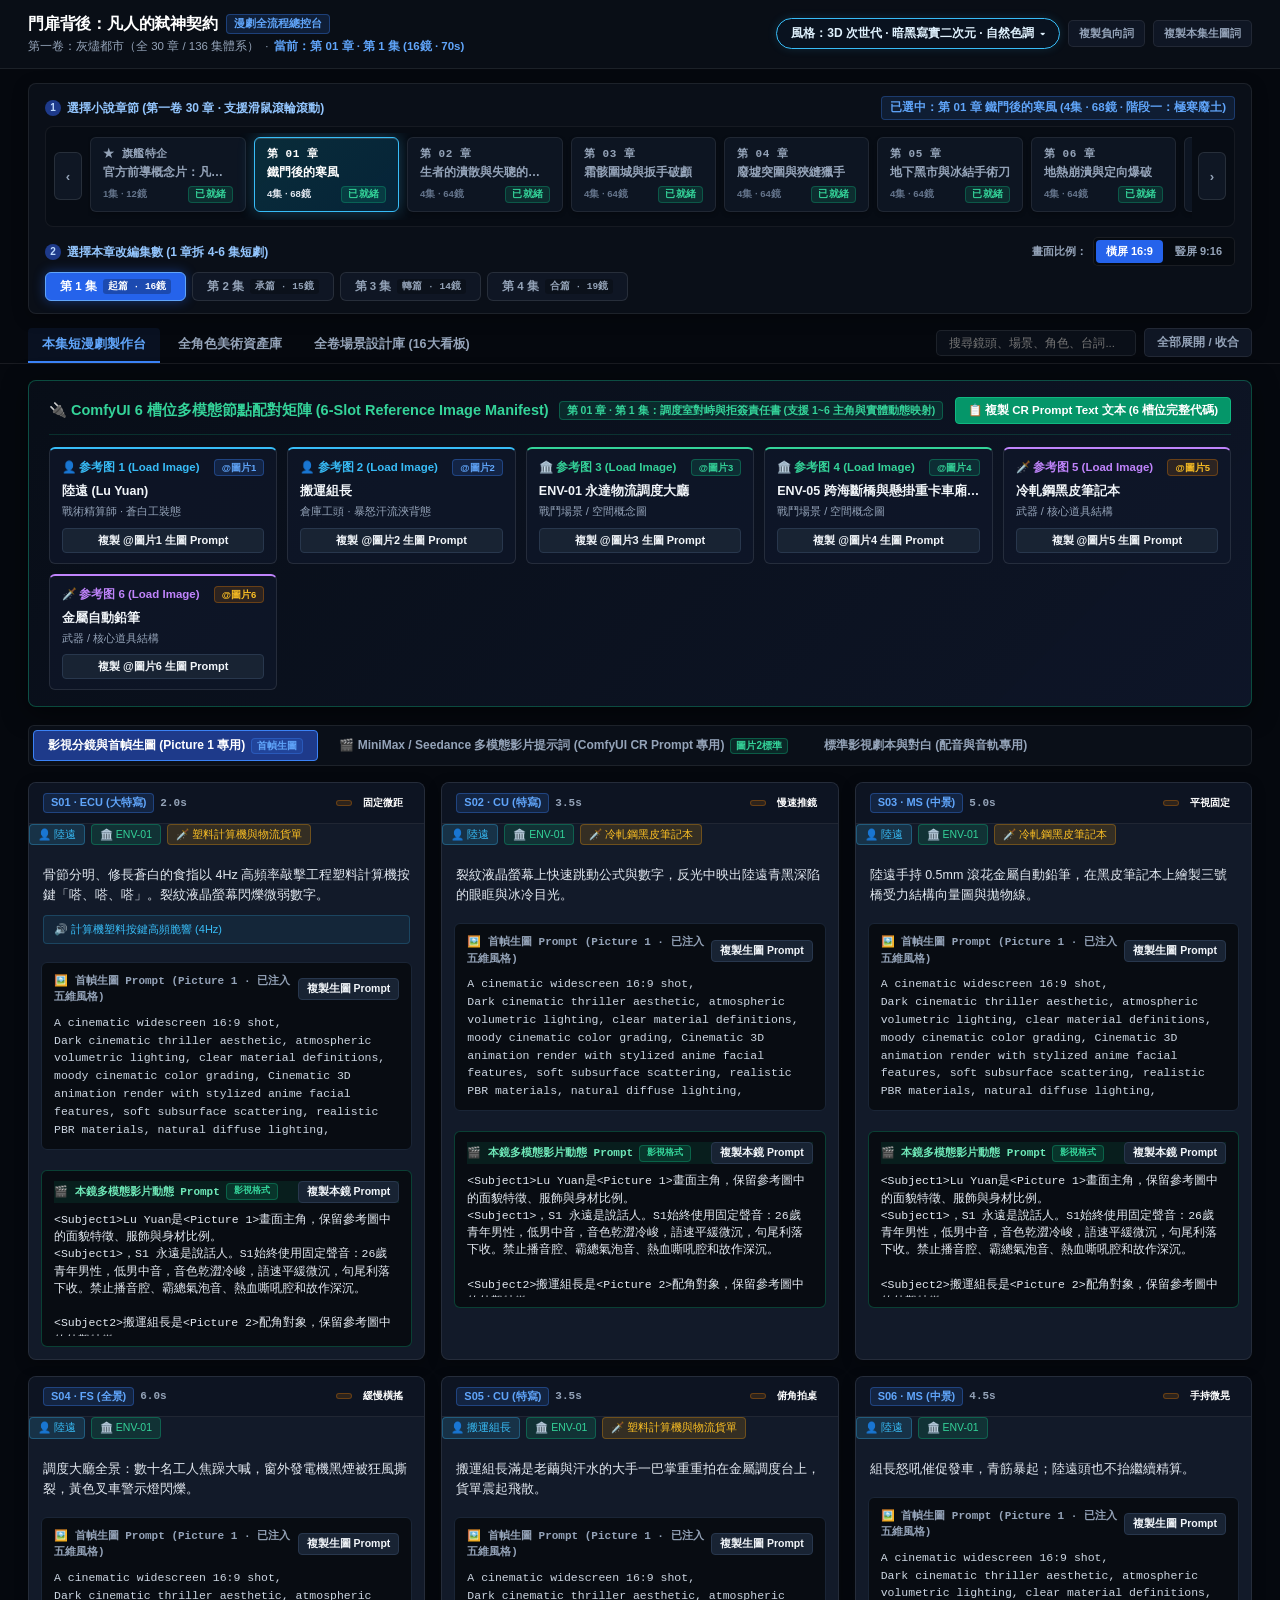
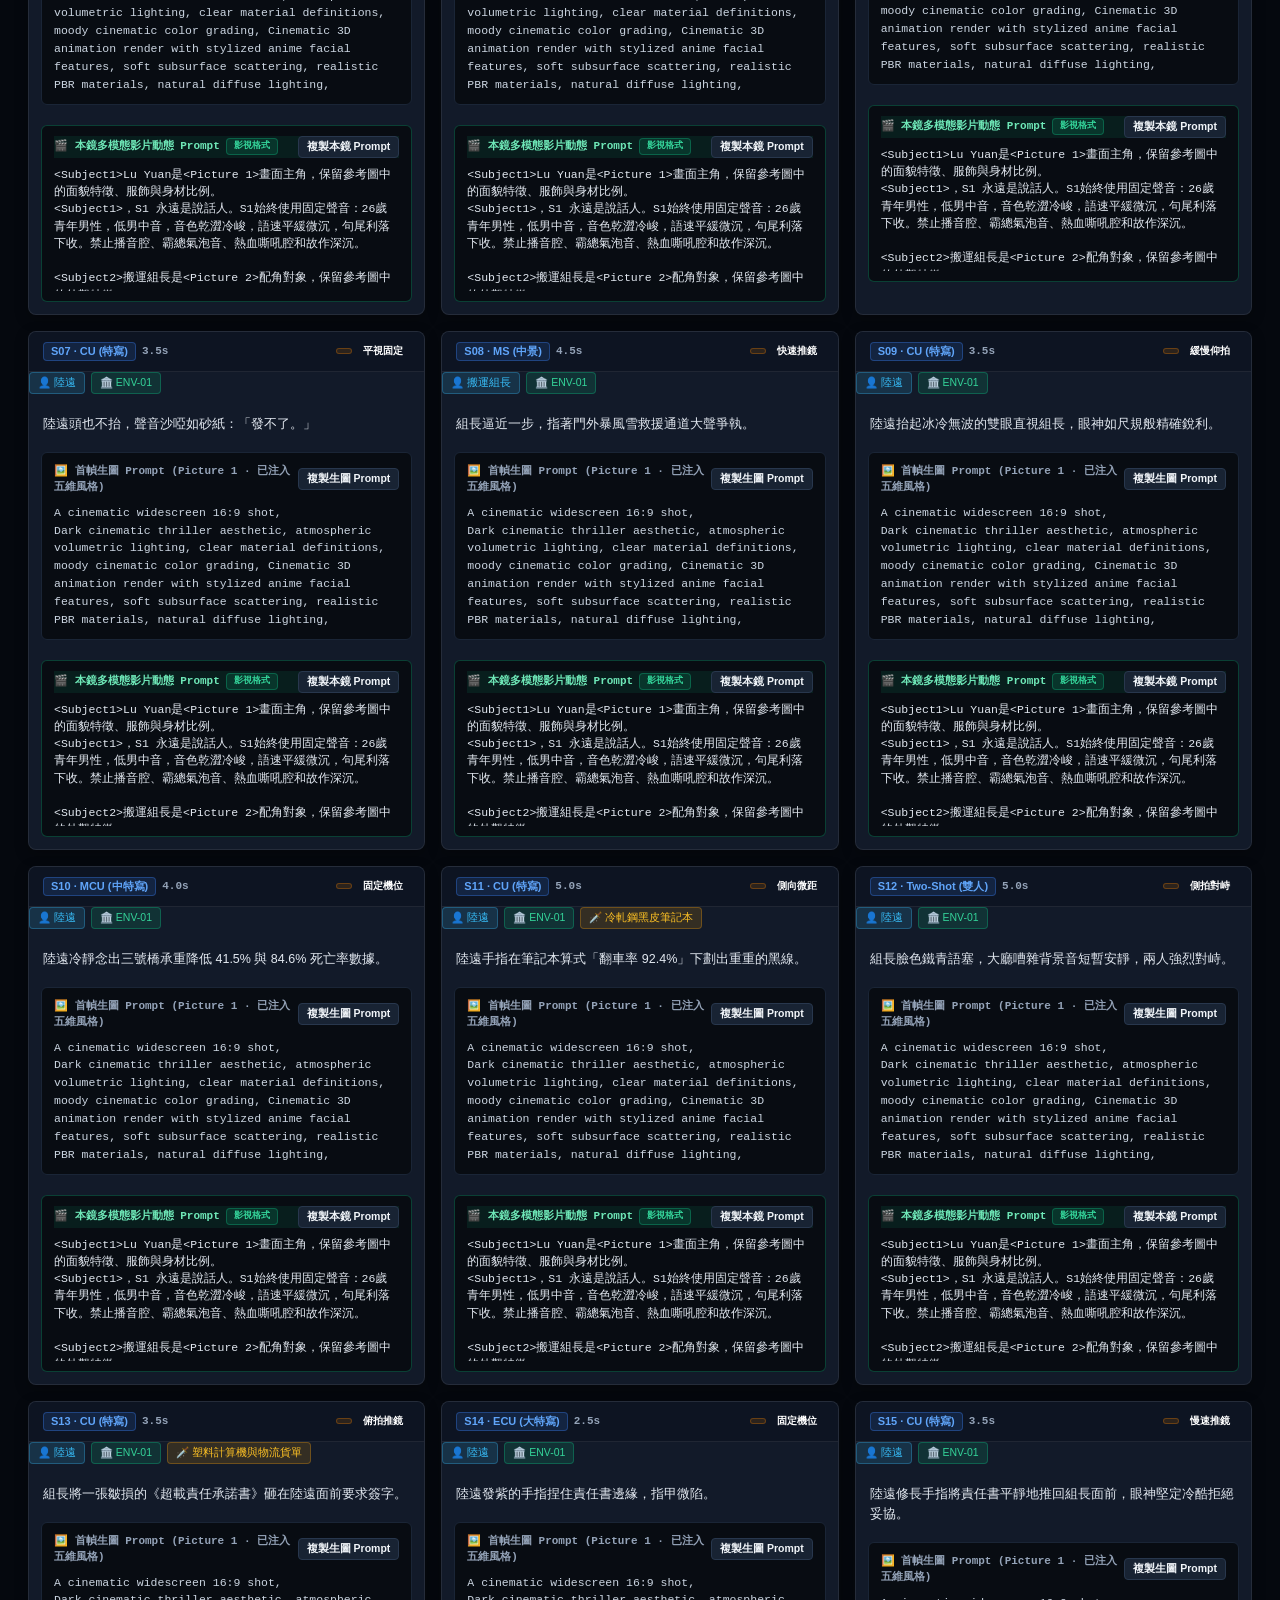
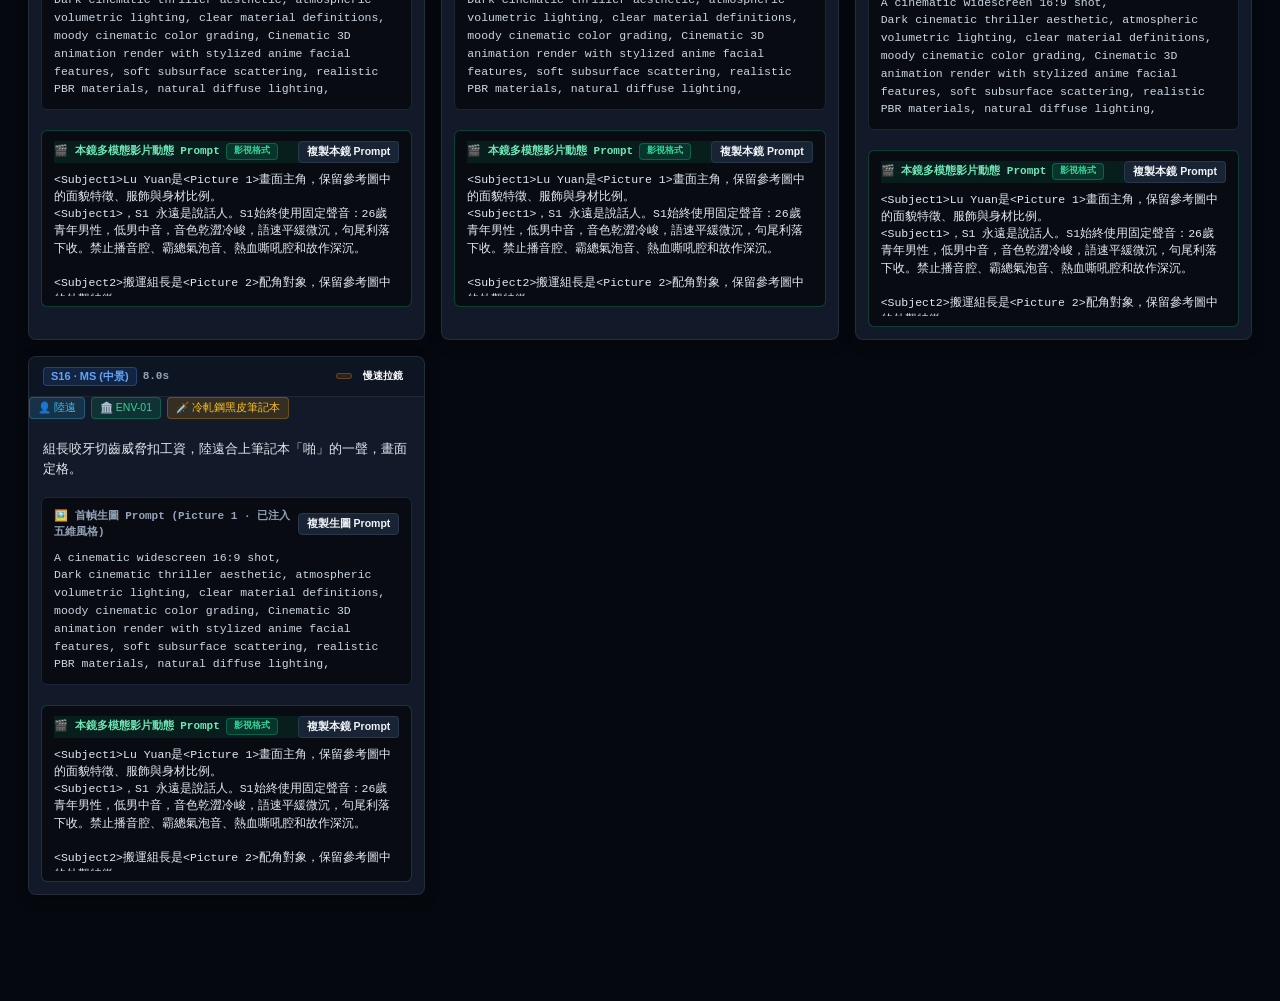
==== commit 943c4b2e: "feat: 支援 <Subject1> 影視級多主體聲音幾何標籤規範，完成概念片 12 鏡實裝與雙軌格式切換" ====
--- a/dashboard/index.html
+++ b/dashboard/index.html
@@ -12614,6 +12614,393 @@
     ];
 
     // 前導概念片 12 鏡專屬影視級光學與微觀材質動態提示詞庫
+    
+    // =========================================================================
+    // 【全新多模態影視標籤規範】<Subject1> / <Picture 1> + 聲音規範 + 幾何軸線 + 逐鏡分鏡
+    // =========================================================================
+
+    let currentPromptFormat = 'subject'; // 預設使用新型 'subject' 格式，亦可切換回 'at_picture' (@圖片1 原生)
+
+    // 前導概念片 12 鏡專屬 <Subject1> 影視級多主體聲音對白與幾何標籤字典
+    const teaserSubjectScriptPrompts = {
+      "S01": `<Subject1>Lu Yuan是<Picture 1>畫面左側男性，保留參考圖中的極度蒼白面容、深陷青黑眼眶、黑色短碎髮、發舊深藍色物流防寒服、金屬自動鉛筆、黑皮筆記本、消瘦身材比例以及整體外貌。
+<Subject1>，S1 永遠是說話人。S1始終使用一種固定的聲音：26歲青年男性，低男中音，音色乾澀冷峻，語速平緩微沉，句尾利落下收；算力推演時冷靜克制，只在最後計算完成時氣息微沉；面對神明巨獸時呼吸壓抑屏息，無任何多餘情緒起伏。禁止播音腔、霸總氣泡音、熱血嘶吼腔和故作深沉。
+
+<Subject 3>是零下40℃黑雪籠罩下的永達物流調度大廳磨損金屬調度台。
+<Subject 4>是桌面平放的工程塑料計算機（按鍵長寬12mm，單一剛體外殼）。
+
+人物站位與空間幾何：
+相機以45度俯角正對調度台，工程塑料計算機平整貼死在磨損鋼製調度桌上。計算機下半部數字鍵盤正對相機，Lu Yuan修長手指垂直敲擊。
+
+[Shot 1]
+電影級微距特寫 (ECU)。相機極近距離聚焦於塑料計算機按鍵表面，背景光學虛化；Lu Yuan蒼白修長、凍結微霜的右手食指以每秒4次 (4Hz) 極高頻率連續敲擊工程塑料按鍵；按鍵受力回彈帶動表面懸浮灰塵與冰晶在暖黃鎢絲光錐中震顫：
+無人物對白，僅保留塑料計算機按鍵高頻清脆回彈脆響「嗒、嗒、嗒」與遠處發電機低沉底噪。
+
+【禁止項】
+文字/UI/水印/Logo/角標/可讀文字/真實UI
+
+【強制聲明】
+無背景音樂,僅保留環境音與人聲和音效;畫面禁字幕/文字/水印/Logo;禁止可讀文字(指畫面字幕文字,不含人聲台詞)`,
+
+      "S02": `<Subject1>Lu Yuan是<Picture 1>畫面左側男性，保留參考圖中的極度蒼白面容、深陷青黑眼眶、黑色短碎髮、發舊深藍色物流防寒服、金屬自動鉛筆、黑皮筆記本、消瘦身材比例以及整體外貌。
+<Subject1>，S1 永遠是說話人。S1始終使用一種固定的聲音：26歲青年男性，低男中音，音色乾澀冷峻，語速平緩微沉，句尾利落下收。禁止播音腔、霸總氣泡音、熱血嘶吼腔和故作深沉。
+
+<Subject 3>是4Hz猩紅警報光割裂的永達物流調度大廳內部。
+<Subject 4>是0.5mm滾花金屬自動鉛筆與平鋪在鋼桌上的A5黑皮方格筆記本。
+
+人物站位與空間幾何：
+相機以35度側俯視角聚焦手部與紙面交會點。筆記本平鋪於桌面，Lu Yuan右手以標準60度繪圖角度緊握鉛筆，身體前傾。
+
+[Shot 2]
+中景 (MS)。沉穩緩慢前推鏡頭聚焦Lu Yuan。Lu Yuan右手緊握0.5mm滾花金屬自動鉛筆，在黑皮筆記本泛黃方格紙上飛速刻畫受力向量圖與拋物線；筆尖施力過猛刺破紙張纖維；長條日光燈電壓驟降電弧爆閃，整片空間驟然轉為4Hz血色緊急警報頻閃照明，如血刃割過蒼白病容：
+無人物對白，僅保留石墨筆尖劃破紙面刺耳沙沙聲與日光燈爆裂電弧音。
+
+【禁止項】
+文字/UI/水印/Logo/角標/可讀文字/真實UI
+
+【強制聲明】
+無背景音樂,僅保留環境音與人聲和音效;畫面禁字幕/文字/水印/Logo;禁止可讀文字(指畫面字幕文字,不含人聲台詞)`,
+
+      "S03": `<Subject 3>是挑高8米、寬60米的永達物流轉運大廳與零下40℃狂暴黑雪末日荒原。
+<Subject 4>是結霜破裂的鋼架窗櫺與雪霧中旋轉的微弱黃色叉車警示燈。
+
+人物站位與空間幾何：
+相機沿水平視平線穿過破碎窗櫺向後拉升，大廳作為孤島置於中景核心，周遭被數公里黑雪荒原環繞。
+
+[Shot 3]
+極遠景 (ELS)。史詩大範圍慢速後拉。攝影機平穩穿過挑高8米調度大廳結霜破裂的窗櫺向後拉升，展現零下40℃漫天黑雪狂暴的末日荒原；寬達60米的永達物流轉運大廳如同一座鋼鐵孤島佇立在無邊風雪黑夜中，幾束微弱的黃色叉車警示燈在雪霧中穿透搖曳：
+無人物對白，僅保留極寒黑雪風暴呼嘯狂風與鋼架受凍呻吟。
+
+【禁止項】
+文字/UI/水印/Logo/角標/可讀文字/真實UI
+
+【強制聲明】
+無背景音樂,僅保留環境音與人聲和音效;畫面禁字幕/文字/水印/Logo;禁止可讀文字(指畫面字幕文字,不含人聲台詞)`,
+
+      "S04": `<Subject1>Lu Yuan是<Picture 1>前景孤獨渺小的凡人剪影。
+<Subject 3>是漫天黑雪荒原上百米高拔地碎裂的太古青銅神門。
+<Subject 4>是向天空倒懸墜落的數十輛16米長重型卡車與扭曲鋼架。
+
+人物站位與空間幾何：
+前景為Lu Yuan剪影立於碎裂凍土；中景為受180度重力反轉升天的卡車群；遠景地平線上百米青銅巨門裂隙直通天穹。穿梭機採180度倒置滾轉穿插軌跡。
+
+[Shot 4]
+極遠景 (ELS)。穿梭機仰角滾轉穿插與180度重力倒懸。漫天黑雪荒原上百米高太古青銅巨門拔地碎裂，180度重力逆轉激發；穿梭機貼地掠過Lu Yuan身側，隨即滾轉180度倒置，高速穿梭於向天空垂直墜落的數十輛16米長重型卡車與崩裂鋼架縫隙之間，巨門裂隙噴薄出萬丈純白神聖體積光：
+無人物對白，僅保留大氣真空引力爆鳴與數十輛重卡倒懸騰空呼嘯。
+
+【禁止項】
+文字/UI/水印/Logo/角標/可讀文字/真實UI
+
+【強制聲明】
+無背景音樂,僅保留環境音與人聲和音效;畫面禁字幕/文字/水印/Logo;禁止可讀文字(指畫面字幕文字,不含人聲台詞)`,
+
+      "S05": `<Subject 3>是黑雪呼嘯的萬載凍土裂谷與連鎖粉碎坍塌的冰川山脈。
+<Subject 4>是長達100米、高達60米的四足冰川巨獸【霜海行者】，周身覆蓋1.2米厚六角透光冰晶重甲，雙肩對稱聳立蜂窩中空角峰。
+
+人物站位與空間幾何：
+相機貼地極低仰角前推。柱狀巨足佔據畫面兩側垂直落點，角峰居於畫面上三分之一處，向外呈同心圓擴散可見震波。
+
+[Shot 5]
+全景 (WS)。地面極低角度緩慢前推。長達100米、高達60米的四足冰川巨獸【霜海行者】自暴風雪深處踏出萬噸巨步踩碎萬載凍土；全身覆蓋六角透光冰晶重甲，雙肩蜂窩中空角峰高頻震顫，向外擴散出一圈圈直徑達200米的可見白色16Hz次聲波衝擊環，遠方冰川山脈連鎖粉碎坍塌：
+無人物對白，僅保留泰坦巨足踏碎凍土的地震轟鳴與16Hz次聲波震顫。
+
+【禁止項】
+文字/UI/水印/Logo/角標/可讀文字/真實UI
+
+【強制聲明】
+無背景音樂,僅保留環境音與人聲和音效;畫面禁字幕/文字/水印/Logo;禁止可讀文字(指畫面字幕文字,不含人聲台詞)`,
+
+      "S06": `<Subject 3>是重力徹底顛倒的倒懸大理石天刑殿。
+<Subject 4>是高12米的【執鉞刑殺·蓐收古尊】、20米機關長鉞與兩條30米黑金巨龍。
+
+人物站位與空間幾何：
+倒垂的王座居於畫面垂直頂端，相機以5度微弧軌道推進；蓐收古尊居中，兩條巨龍龍首左右探出對稱俯視鏡頭。
+
+[Shot 6]
+全景 (WS)。倒懸天刑殿王座5度微弧軌道推進。空間重力徹底顛倒，12米高【執鉞刑殺·蓐收古尊】端正屹立於倒垂的大理石王座，古典白玉面容眼窩亮起暗金微光，右手20米機關長鉞微沉激發內部齒輪自轉；身後兩條30米黑金巨龍向前探出猙獰龍首俯視鏡頭，龍鱗如金屬魚鰓開合收緊：
+無人物對白，僅保留雙龍金屬鱗片摩擦低吼與長鉞齒輪咬合沉悶重音。
+
+【禁止項】
+文字/UI/水印/Logo/角標/可讀文字/真實UI
+
+【強制聲明】
+無背景音樂,僅保留環境音與人聲和音效;畫面禁字幕/文字/水印/Logo;禁止可讀文字(指畫面字幕文字,不含人聲台詞)`,
+
+      "S07": `<Subject 3>是千度高溫空洞、噴湧百米岩漿的地熱裂隙神殿。
+<Subject 4>是高8米、長14米覆蓋青銅饕餮神甲的太古神獸【燭荒古尊】與直徑2.2米的地熱黑鐵神球。
+
+人物站位與空間幾何：
+相機置於裂隙底部峭壁定點仰視。燭荒古尊佔據畫面中心高點，爪下黑鐵神球碎裂，岩漿火柱在背景兩側噴發形成火焰光幕。
+
+[Shot 7]
+全景 (WS)。地熱裂隙低角度定點仰視。低機位仰視地下熔爐峭壁，高8米、長14米的太古神獸【燭荒古尊】周身覆蓋青銅饕餮神甲；神獸暴怒右前爪踩碎直徑2.2米的地熱黑鐵神球，地底裂隙瞬間噴湧出數道高達100米的金色岩漿火柱，將千度空洞照耀如白晝：
+無人物對白，僅保留神獸地心咆哮與百米岩漿噴發烈焰烈火呼嘯。
+
+【禁止項】
+文字/UI/水印/Logo/角標/可讀文字/真實UI
+
+【強制聲明】
+無背景音樂,僅保留環境音與人聲和音效;畫面禁字幕/文字/水印/Logo;禁止可讀文字(指畫面字幕文字,不含人聲台詞)`,
+
+      "S08": `<Subject2>Zhou Tie是<Picture 2>畫面中央防禦者，保留參考圖中的滿臉風霜胡茬、厚重橙灰反光防寒工裝、25mm生鐵螺栓護臂、魁梧體格。
+<Subject2>，S2 永遠是說話人。S2始終使用一種固定的聲音：45歲中年重工老工人，低沉沙啞重低音，胸腔共鳴強烈，發力抗傷時喉音爆發低沉悶哼。禁止奶油腔、播音腔、文弱腔。
+
+<Subject 4>是80cm鉻釩鋼重型管子扳手與黑紅太古神爪。
+
+人物站位與空間幾何：
+第一人稱機位直接鎖定在管子扳手前端鉗口；Zhou Tie雙臂生鐵護臂迎面向上交叉招架，神爪自畫面正上方砸落。
+
+[Shot 8]
+中景 (MS)。武器前端第一人稱機位鎖定。鏡頭直接固定在80cm鉻釩鋼重型管子扳手前端鉗口；Zhou Tie雙臂25mm厚重生鐵護臂狂暴迎面硬架，視野中黑紅太古神爪遮天蔽日砸下，「鐺——！」刺目金屬火星如熔岩暴雨般直接糊滿鏡頭，合金柄受力崩斷，鏡頭隨殘片劇烈翻滾：
+無人物對白，僅保留生鐵硬架金屬震顫巨響「鐺——！」與扳手合金柄崩斷脆響。
+
+【禁止項】
+文字/UI/水印/Logo/角標/可讀文字/真實UI
+
+【強制聲明】
+無背景音樂,僅保留環境音與人聲和音效;畫面禁字幕/文字/水印/Logo;禁止可讀文字(指畫面字幕文字,不含人聲台詞)`,
+
+      "S09": `<Subject 3>是零下196℃急凍氣霧爆發的熔爐戰場前線。
+<Subject 4>是爆破專家徐昂剛毅側臉、30mm黃銅引信拉火環與高壓液氮急凍噴管。
+
+人物站位與空間幾何：
+大光圈中近景高速追焦側拍。徐昂居畫面左側三分之一處向右發力撕扯引信，神獸神甲居於右側景深邊緣。
+
+[Shot 9]
+中近景 (MCU)。工匠爆破高速追焦側拍。大光圈特寫爆破專家徐昂滿是煤灰與燙傷的剛毅側臉；他牙齒死死咬住30mm黃銅引信拉火環猛力一扯，零下196℃高壓液氮噴管零距離急凍神獸2000℃玄武岩神甲，白熾氣霧與馬氏體冷脆蛛網裂紋連鎖炸裂：
+無人物對白，僅保留黃銅引信咬合脆響、液氮高壓噴射尖鳴與神甲冷脆爆碎聲。
+
+【禁止項】
+文字/UI/水印/Logo/角標/可讀文字/真實UI
+
+【強制聲明】
+無背景音樂,僅保留環境音與人聲和音效;畫面禁字幕/文字/水印/Logo;禁止可讀文字(指畫面字幕文字,不含人聲台詞)`,
+
+      "S10": `<Subject 3>是多維神域干涉交織的熔爐空間通道。
+<Subject 4>是林小滿鈦合金冰刀、宋嵐直徑50mm銀懷錶心靈偏折護盾、姜淮金色布林合約。
+
+人物站位與空間幾何：
+相機以流體運鏡穿梭三人戰線：左側冰刀滑移切角、中央銀懷錶偏折護盾展開、右側合約拍碎撕裂重力，三點構成引導線直指遠方神核。
+
+[Shot 10]
+中景 (MS)。三人戰術協同流體跟隨鏡頭。流暢運鏡動態貫通三人防線：左側林小滿鈦合金冰刀在結霜鋼架滑移切出折角火星；中景宋嵐手握直徑50mm銀懷錶展開六角幽藍心靈偏折護盾彈開精神衝擊；右側姜淮將金色布林合約拍碎撕裂神域重力，三維力學通路瞬間為Lu Yuan鎖定神核：
+無人物對白，僅保留冰刀切擦冰層尖嘯、懷錶護盾震盪嗡鳴與合約撕裂聲。
+
+【禁止項】
+文字/UI/水印/Logo/角標/可讀文字/真實UI
+
+【強制聲明】
+無背景音樂,僅保留環境音與人聲和音效;畫面禁字幕/文字/水印/Logo;禁止可讀文字(指畫面字幕文字,不含人聲台詞)`,
+
+      "S11": `<Subject1>Lu Yuan是<Picture 1>自拋物線頂點躍出的弒神者，右臂紫金晶格完全蔓延爆發。
+<Subject 4>是40cm斷管子扳手合金柄與燭荒神尊胸膛開裂處暴露的直徑1米2500℃白熾神核。
+
+人物站位與空間幾何：
+相機採過肩俯衝視角緊隨Lu Yuan下壓軌跡，剛性垂直貫穿位於畫面底部的白熾神核，超新星衝擊環呈水平面擴散。
+
+[Shot 11]
+全景至特寫 (FS to CU)。過肩俯衝下壓追隨弧線。Lu Yuan右臂紫金晶格完全爆發蔓延，沿精算力學拋物線頂點踏空躍出；相機採過肩俯衝視角緊隨下衝，Lu Yuan雙手牢牢握死Zhou Tie折斷的40cm斷管子扳手，沿剛性垂直力線全力下壓，如鋼釘般直接貫穿燭荒神尊胸膛開裂處暴露的直徑1米2500℃白熾神核，刺目金芒與超新星金色光環席捲全場：
+無人物對白，僅保留斷鋼扳手貫穿神核金屬撕裂爆鳴與超新星衝擊波音爆。
+
+【禁止項】
+文字/UI/水印/Logo/角標/可讀文字/真實UI
+
+【強制聲明】
+無背景音樂,僅保留環境音與人聲和音效;畫面禁字幕/文字/水印/Logo;禁止可讀文字(指畫面字幕文字,不含人聲台詞)`,
+
+      "S12": `<Subject1>Lu Yuan是<Picture 1>血痕斑斑倒映於筆身的蒼白面容。
+<Subject 4>是直立懸於方格筆記本公式上方的0.5mm滾花金屬自動鉛筆。
+
+人物站位與空間幾何：
+垂直正向極限微距安靜定格。鉛筆垂直立於筆記本中軸，按鈕正對相機，大拇指垂直按下，單滴血液垂直滴落。
+
+[Shot 12]
+電影級微距特寫 (ECU)。垂直正向極限微距安靜定格。狂暴風雪與爆炸金芒瞬間歸零，天地陷入絕對死寂；相機以垂直水平正向機位鎖定0.5mm滾花金屬自動鉛筆，鉛筆直立懸於方格筆記本公式上方，Lu Yuan血痕斑斑的蒼白臉龐倒映在筆身；右手大拇指沿鉛筆中軸剛性垂直按下頂部按鈕——「咔噠」；一滴深紅鮮血自筆尖垂直滴落在公式末端；畫面瞬間切入純黑，冷軋鋼金屬片名破冰定格：《門扉背後：凡人的弒神契約》：
+無人物對白，僅保留自動鉛筆「咔噠」機械脆響、單滴鮮血落紙微響與片名破冰巨響。
+
+【禁止項】
+文字/UI/水印/Logo/角標/可讀文字/真實UI
+
+【強制聲明】
+無背景音樂,僅保留環境音與人聲和音效;畫面禁字幕/文字/水印/Logo;禁止可讀文字(指畫面字幕文字,不含人聲台詞)`
+    };
+
+    // 概念片整集完整多模態影視標籤文本
+    function buildTeaserSubjectPromptFull() {
+      const header = `<Subject1>Lu Yuan是<Picture 1>畫面左側男性，保留參考圖中的極度蒼白面容、深陷青黑眼眶、黑色短碎髮、發舊深藍色物流防寒服、金屬自動鉛筆、黑皮筆記本、消瘦身材比例以及整體外貌。
+<Subject1>，S1 永遠是說話人。S1始終使用一種固定的聲音：26歲青年男性，低男中音，音色乾澀冷峻，語速平緩微沉，句尾利落下收；算力推演時冷靜克制，只在最後計算完成時氣息微沉；面對神明巨獸時呼吸壓抑屏息，無任何多餘情緒起伏。禁止播音腔、霸總氣泡音、熱血嘶吼腔和故作深沉。
+
+<Subject2>Zhou Tie是<Picture 2>畫面右側男性，保留參考圖中的45歲中年男性面貌、滿臉風霜胡茬、厚重橙灰反光防寒工裝、25mm生鐵螺栓護臂、體格魁梧魁碩。
+<Subject2>，S2 永遠是說話人。S2始終使用一種固定的聲音：45歲中年重工老工人，低沉沙啞重低音，胸腔共鳴強烈，語速穩健有力，發力抗傷時喉音爆發低沉悶哼。禁止奶油腔、播音腔、文弱腔。
+
+<Subject 3>是太古青銅神門倒懸裂谷、零下40℃黑雪荒原與萬劫地熱熔爐神殿。
+
+<Subject 4>是0.5mm滾花金屬自動鉛筆、冷軋鋼黑皮筆記本與80cm重型鉻釩鋼管子扳手。
+
+人物站位與空間幾何：
+Lu Yuan身處畫面核心基準軸線，面對巨構神門與極寒風雪。在調度大廳內，Lu Yuan坐在金屬調度台前，身體微微前傾，左手按壓筆記本，右手握鉛筆；面對太古巨構與熔岩神殿時，保持左側凡人防線向右側神明巨獸對峙的水平視線軸線。環境中無背景音樂，僅保留極寒風雪呼嘯聲、重工業柴油發電機低頻震顫、金屬形變脆鳴與神明16Hz次聲波共振。`;
+
+      const shots = [
+        `[Shot 1]\n電影級微距特寫 (ECU)。相機極近距離聚焦於塑料計算機按鍵表面，背景光學虛化；Lu Yuan蒼白修長、凍結微霜的右手食指以每秒4次 (4Hz) 極高頻率連續敲擊工程塑料按鍵；按鍵受力回彈帶動表面懸浮灰塵與冰晶在暖黃鎢絲光錐中震顫：\n無人物對白，僅保留塑料計算機按鍵高頻清脆回彈脆響「嗒、嗒、嗒」與遠處發電機低沉底噪。`,
+        `[Shot 2]\n中景 (MS)。沉穩緩慢前推鏡頭聚焦Lu Yuan。Lu Yuan右手緊握0.5mm滾花金屬自動鉛筆，在黑皮筆記本泛黃方格紙上飛速刻畫受力向量圖與拋物線；筆尖施力過猛刺破紙張纖維；長條日光燈電壓驟降電弧爆閃，整片空間驟然轉為4Hz血色緊急警報頻閃照明，如血刃割過蒼白病容：\n無人物對白，僅保留石墨筆尖劃破紙面刺耳沙沙聲與日光燈爆裂電弧音。`,
+        `[Shot 3]\n極遠景 (ELS)。史詩大範圍慢速後拉。攝影機平穩穿過挑高8米調度大廳結霜破裂的窗櫺向後拉升，展現零下40℃漫天黑雪狂暴的末日荒原；寬達60米的永達物流轉運大廳如同一座鋼鐵孤島佇立在無邊風雪黑夜中，幾束微弱的黃色叉車警示燈在雪霧中穿透搖曳：\n無人物對白，僅保留極寒黑雪風暴呼嘯狂風與鋼架受凍呻吟。`,
+        `[Shot 4]\n極遠景 (ELS)。穿梭機仰角滾轉穿插與180度重力倒懸。漫天黑雪荒原上百米高太古青銅巨門拔地碎裂，180度重力逆轉激發；穿梭機貼地掠過Lu Yuan身側，隨即滾轉180度倒置，高速穿梭於向天空垂直墜落的數十輛16米長重型卡車與崩裂鋼架縫隙之間，巨門裂隙噴薄出萬丈純白神聖體積光：\n無人物對白，僅保留大氣真空引力爆鳴與數十輛重卡倒懸騰空呼嘯。`,
+        `[Shot 5]\n全景 (WS)。地面極低角度緩慢前推。長達100米、高達60米的四足冰川巨獸【霜海行者】自暴風雪深處踏出萬噸巨步踩碎萬載凍土；全身覆蓋六角透光冰晶重甲，雙肩蜂窩中空角峰高頻震顫，向外擴散出一圈圈直徑達200米的可見白色16Hz次聲波衝擊環，遠方冰川山脈連鎖粉碎坍塌：\n無人物對白，僅保留泰坦巨足踏碎凍土的地震轟鳴與16Hz次聲波震顫。`,
+        `[Shot 6]\n全景 (WS)。倒懸天刑殿王座5度微弧軌道推進。空間重力徹底顛倒，12米高【執鉞刑殺·蓐收古尊】端正屹立於倒垂的大理石王座，古典白玉面容眼窩亮起暗金微光，右手20米機關長鉞微沉激發內部齒輪自轉；身後兩條30米黑金巨龍向前探出猙獰龍首俯視鏡頭，龍鱗如金屬魚鰓開合收緊：\n無人物對白，僅保留雙龍金屬鱗片摩擦低吼與長鉞齒輪咬合沉悶重音。`,
+        `[Shot 7]\n全景 (WS)。地熱裂隙低角度定點仰視。低機位仰視地下熔爐峭壁，高8米、長14米的太古神獸【燭荒古尊】周身覆蓋青銅饕餮神甲；神獸暴怒右前爪踩碎直徑2.2米的地熱黑鐵神球，地底裂隙瞬間噴湧出數道高達100米的金色岩漿火柱，將千度空洞照耀如白晝：\n無人物對白，僅保留神獸地心咆哮與百米岩漿噴發烈焰烈火呼嘯。`,
+        `[Shot 8]\n中景 (MS)。武器前端第一人稱機位鎖定。鏡頭直接固定在80cm鉻釩鋼重型管子扳手前端鉗口；Zhou Tie雙臂25mm厚重生鐵護臂狂暴迎面硬架，視野中黑紅太古神爪遮天蔽日砸下，「鐺——！」刺目金屬火星如熔岩暴雨般直接糊滿鏡頭，合金柄受力崩斷，鏡頭隨殘片劇烈翻滾：\n無人物對白，僅保留生鐵硬架金屬震顫巨響「鐺——！」與扳手合金柄崩斷脆響。`,
+        `[Shot 9]\n中近景 (MCU)。工匠爆破高速追焦側拍。大光圈特寫爆破專家徐昂滿是煤灰與燙傷的剛毅側臉；他牙齒死死咬住30mm黃銅引信拉火環猛力一扯，零下196℃高壓液氮噴管零距離急凍神獸2000℃玄武岩神甲，白熾氣霧與馬氏體冷脆蛛網裂紋連鎖炸裂：\n無人物對白，僅保留黃銅引信咬合脆響、液氮高壓噴射尖鳴與神甲冷脆爆碎聲。`,
+        `[Shot 10]\n中景 (MS)。三人戰術協同流體跟隨鏡頭。流暢運鏡動態貫通三人防線：左側林小滿鈦合金冰刀在結霜鋼架滑移切出折角火星；中景宋嵐手握直徑50mm銀懷錶展開六角幽藍心靈偏折護盾彈開精神衝擊；右側姜淮將金色布林合約拍碎撕裂神域重力，三維力學通路瞬間為Lu Yuan鎖定神核：\n無人物對白，僅保留冰刀切擦冰層尖嘯、懷錶護盾震盪嗡鳴與合約撕裂聲。`,
+        `[Shot 11]\n全景至特寫 (FS to CU)。過肩俯衝下壓追隨弧線。Lu Yuan右臂紫金晶格完全爆發蔓延，沿精算力學拋物線頂點踏空躍出；相機採過肩俯衝視角緊隨下衝，Lu Yuan雙手牢牢握死Zhou Tie折斷的40cm斷管子扳手，沿剛性垂直力線全力下壓，如鋼釘般直接貫穿燭荒神尊胸膛開裂處暴露的直徑1米2500℃白熾神核，刺目金芒與超新星金色光環席捲全場：\n無人物對白，僅保留斷鋼扳手貫穿神核金屬撕裂爆鳴與超新星衝擊波音爆。`,
+        `[Shot 12]\n電影級微距特寫 (ECU)。垂直正向極限微距安靜定格。狂暴風雪與爆炸金芒瞬間歸零，天地陷入絕對死寂；相機以垂直水平正向機位鎖定0.5mm滾花金屬自動鉛筆，鉛筆直立懸於方格筆記本公式上方，Lu Yuan血痕斑斑的蒼白臉龐倒映在筆身；右手大拇指沿鉛筆中軸剛性垂直按下頂部按鈕——「咔噠」；一滴深紅鮮血自筆尖垂直滴落在公式末端；畫面瞬間切入純黑，冷軋鋼金屬片名破冰定格：《門扉背後：凡人的弒神契約》：\n無人物對白，僅保留自動鉛筆「咔噠」機械脆響、單滴鮮血落紙微響與片名破冰巨響。`
+      ];
+
+      const footer = `【禁止項】\n\n文字/UI/水印/Logo/角標/可讀文字/真實UI\n\n【強制聲明】\n\n無背景音樂,僅保留環境音與人聲和音效;畫面禁字幕/文字/水印/Logo;禁止可讀文字(指畫面字幕文字,不含人聲台詞)`;
+
+      return `${header}\n\n${shots.join('\n\n')}\n\n${footer}`;
+    }
+
+    // 生成單鏡 <Subject1> 影視級多主體提示詞
+    function generateSingleShotSubjectPrompt(ch, ep, shot, sIdx) {
+      if (!ep || !shot) return '';
+      const sNum = sIdx + 1;
+      const shotId = shot.id || `S${String(sNum).padStart(2, '0')}`;
+      const isTeaser = (ch && ch.id === 'ch_teaser') || (ep && ep.tag && ep.tag.includes('純視覺'));
+
+      if (isTeaser && typeof teaserSubjectScriptPrompts !== 'undefined' && teaserSubjectScriptPrompts[shotId]) {
+        return teaserSubjectScriptPrompts[shotId];
+      }
+
+      const manifest = extractEpisodeAssetManifest(ch, ep);
+      const char1 = manifest.characters[0] || { name: "陸遠 (Lu Yuan)", tag: "@char_luyuan" };
+      const char2 = (manifest.characters.length > 1) ? manifest.characters[1] : { name: "現場守衛", tag: "@char_guard" };
+      const env = manifest.environments[0] || { name: "廢墟空間", num: "ENV-01" };
+      const prop = manifest.props[0] || { name: "防身重型扳手" };
+
+      const char1NameEn = (char1.name.includes('陸遠') || char1.name.includes('Lu Yuan')) ? 'Lu Yuan' : char1.name.split(' ')[0];
+      const char2NameEn = char2.name.split(' ')[0];
+
+      return `<Subject1>${char1NameEn}是<Picture 1>畫面主角，保留參考圖中的面貌特徵、服飾與身材比例。
+<Subject1>，S1 永遠是說話人。S1始終使用固定聲音：26歲青年男性，低男中音，音色乾澀冷峻，語速平緩微沉，句尾利落下收。禁止播音腔、霸總氣泡音、熱血嘶吼腔和故作深沉。
+
+<Subject2>${char2NameEn}是<Picture 2>配角對象，保留參考圖中的外觀特徵。
+<Subject2>，S2 永遠是說話人。S2始終使用固定聲音：聲音沉穩，胸腔共鳴，語速適中。
+
+<Subject 3>是${env.num || 'ENV'} ${env.name}。
+<Subject 4>是${prop.name}。
+
+人物站位與空間幾何：
+${char1NameEn}身處基準軸線，面對環境展開行動，相機採${shot.cam || '標準機位'}。${shot.fov || ''}
+
+[Shot ${sNum}]
+${shot.type || 'MS'}。${shot.cam || ''}。${shot.desc || ''}：
+無人物對白，僅保留環境音效：${shot.sfx || '工業金屬機械音與風雪呼嘯'}。
+
+【禁止項】
+文字/UI/水印/Logo/角標/可讀文字/真實UI
+
+【強制聲明】
+無背景音樂,僅保留環境音與人聲和音效;畫面禁字幕/文字/水印/Logo;禁止可讀文字(指畫面字幕文字,不含人聲台詞)`;
+    }
+
+    // 生成整集 <Subject1> 影視級多模態提示詞
+    function generateSubjectScriptPrompt(ch, ep, partIndex) {
+      if (!ep || !ep.shots) return '';
+      const isTeaser = (ch && ch.id === 'ch_teaser') || (ep && ep.tag && ep.tag.includes('純視覺'));
+      if (isTeaser) {
+        return buildTeaserSubjectPromptFull();
+      }
+
+      const manifest = extractEpisodeAssetManifest(ch, ep);
+      const char1 = manifest.characters[0] || { name: "陸遠 (Lu Yuan)", tag: "@char_luyuan" };
+      const char2 = (manifest.characters.length > 1) ? manifest.characters[1] : { name: "配角", tag: "@char_guard" };
+      const env = manifest.environments[0] || { name: "場景空間", num: "ENV-01" };
+      const prop = manifest.props[0] || { name: "核心裝備" };
+
+      const char1NameEn = (char1.name.includes('陸遠') || char1.name.includes('Lu Yuan')) ? 'Lu Yuan' : char1.name.split(' ')[0];
+      const char2NameEn = char2.name.split(' ')[0];
+
+      const header = `<Subject1>${char1NameEn}是<Picture 1>畫面核心角色，保留參考圖中的面部特徵、服裝材質、身材比例以及整體外貌。
+<Subject1>，S1 永遠是說話人。S1始終使用固定聲音：26歲青年男性，低男中音，音色乾澀冷峻，語速平緩微沉，句尾利落下收；算力推演時冷靜克制，面對危局時呼吸壓抑屏息。禁止播音腔、霸總氣泡音、熱血嘶吼腔和故作深沉。
+
+<Subject2>${char2NameEn}是<Picture 2>對象角色，保留參考圖中的外貌與裝備特徵。
+<Subject2>，S2 永遠是說話人。S2始終使用固定聲音：聲音沉穩有胸腔共鳴，語速適中。
+
+<Subject 3>是${env.num || 'ENV'} ${env.name}與周遭環境空間。
+
+<Subject 4>是${prop.name}與場景關鍵道具。
+
+人物站位與空間幾何：
+${char1NameEn}身處畫面視覺軸線，保持嚴謹的透視關係與光學約束。環境中無背景音樂，僅保留場景自然音、工業機械運作聲與物理碰撞音效。`;
+
+      const shotsSnippet = ep.shots.map((shot, sIdx) => {
+        return `[Shot ${sIdx + 1}]\n${shot.type || 'MS'}。${shot.cam || '標準機位'}。${shot.desc || ''} (時長: ${shot.dur || '4s'})：\n無人物對白，僅保留環境音效：${shot.sfx || '金屬與環境物理音效'}。`;
+      }).join('\n\n');
+
+      const footer = `【禁止項】\n\n文字/UI/水印/Logo/角標/可讀文字/真實UI\n\n【強制聲明】\n\n無背景音樂,僅保留環境音與人聲和音效;畫面禁字幕/文字/水印/Logo;禁止可讀文字(指畫面字幕文字,不含人聲台詞)`;
+
+      return `${header}\n\n${shotsSnippet}\n\n${footer}`;
+    }
+
+    // 切換提示詞格式 ('subject' 或 'at_picture')
+    function switchPromptFormat(fmt) {
+      currentPromptFormat = fmt;
+      
+      // 更新按鈕樣式
+      const btnSubject = document.getElementById('fmt-btn-subject');
+      const btnAtPic = document.getElementById('fmt-btn-atpic');
+      if (btnSubject && btnAtPic) {
+        if (fmt === 'subject') {
+          btnSubject.style.background = '#059669';
+          btnSubject.style.color = '#fff';
+          btnAtPic.style.background = 'transparent';
+          btnAtPic.style.color = '#94a3b8';
+        } else {
+          btnAtPic.style.background = '#059669';
+          btnAtPic.style.color = '#fff';
+          btnSubject.style.background = 'transparent';
+          btnSubject.style.color = '#94a3b8';
+        }
+      }
+
+      // 重新計算當前集數提示詞並更新預覽框
+      if (chapterData && chapterData[currentChapterKey]) {
+        const ch = chapterData[currentChapterKey];
+        const ep = (ch.episodes && ch.episodes[currentPartIndex]) ? ch.episodes[currentPartIndex] : ch.episodes[0];
+        const textEl = document.getElementById('minimax-prompt-text');
+        if (textEl && ep) {
+          const newPrompt = (fmt === 'subject') 
+            ? generateSubjectScriptPrompt(ch, ep, currentPartIndex)
+            : generateMinimaxPrompt(ch, ep, currentPartIndex);
+          textEl.textContent = newPrompt;
+        }
+
+        // 更新單鏡卡片內部的提示詞顯示
+        if (ep && ep.shots) {
+          ep.shots.forEach((shot, sIdx) => {
+            const shotBox = document.getElementById('single-video-prompt-' + (shot.id || sIdx));
+            if (shotBox) {
+              const singlePrompt = (fmt === 'subject')
+                ? generateSingleShotSubjectPrompt(ch, ep, shot, sIdx)
+                : generateSingleShotMinimaxPrompt(ch, ep, shot, sIdx);
+              shotBox.textContent = singlePrompt;
+            }
+          });
+        }
+      }
+
+      showToast(`✓ 已切換為【${fmt === 'subject' ? '<Subject1> 影視標籤 (含聲音/對白/幾何)' : '@圖片1~@圖片5 原生格式 (ComfyUI)'}】`);
+    }
+
+    // 複製當前選定格式之完整集數提示詞
+    function copyCurrentFormatEpisodePrompt(btn) {
+      const textEl = document.getElementById('minimax-prompt-text');
+      if (!textEl) return;
+      const text = textEl.innerText || textEl.textContent || '';
+      const label = (currentPromptFormat === 'subject') ? '<Subject1> 影視標籤' : '@圖片1~@圖片5 原生';
+      copyToClipboard(text, btn, `✓ 已複製 ${label} 完整提示詞 (可直接貼入影片生成模型)！`);
+    }
+
     const teaserCinematicPrompts = {
       "S01": `@圖片1：登場角色陸遠（26歲青年男性，保留參考圖中的極度蒼白面容、深陷青黑眼眶、黑色短碎髮、發舊深藍色物流防寒服、金屬自動鉛筆、黑皮筆記本與修長身形）。
 
@@ -14497,7 +14884,7 @@
       // 2. MiniMax / Seedance 多模態端到端提示詞專區
       try {
         if (minimaxCont) {
-          const minimaxFullPrompt = generateMinimaxPrompt(ch, ep, currentPartIndex);
+          const minimaxFullPrompt = (currentPromptFormat === 'subject') ? generateSubjectScriptPrompt(ch, ep, currentPartIndex) : generateMinimaxPrompt(ch, ep, currentPartIndex);
           const manifestHtml = generate4AssetManifestHtml(ch, ep, manifest);
           
           minimaxCont.innerHTML = `
@@ -14660,11 +15047,16 @@
 
                 <!-- 模組 2: MiniMax / Seedance 影片提示詞 (Video 專用) -->
                 <div class="prompt-box" style="margin-top: 8px; border-color: rgba(16, 185, 129, 0.3);">
-                  <div class="prompt-header" style="background: rgba(16, 185, 129, 0.1);">
-                    <span style="color: #6ee7b7; font-size: 11px;">🎬 MiniMax / Seedance 本鏡影片動態 Prompt</span>
-                    <button class="btn-copy" onclick="copyBoxPrompt(this)">複製影片 Prompt</button>
+                  <div class="prompt-header" style="background: rgba(16, 185, 129, 0.1); display: flex; justify-content: space-between; align-items: center;">
+                    <div style="display: flex; align-items: center; gap: 6px;">
+                      <span style="color: #6ee7b7; font-size: 11px; font-weight: 700;">🎬 本鏡多模態影片動態 Prompt</span>
+                      <span class="badge badge-emerald" style="font-size: 9px;">${currentPromptFormat === 'subject' ? '<Subject1> 影視格式' : '@圖片1 原生格式'}</span>
+                    </div>
+                    <div style="display: flex; gap: 6px;">
+                      <button class="btn-copy" onclick="copyBoxPrompt(this)" style="font-size: 10.5px;">複製本鏡 Prompt</button>
+                    </div>
                   </div>
-                  <div class="prompt-content" style="font-size: 11.5px; line-height: 1.5; color: #e2e8f0;">${escapeHtml(singleMinimax)}</div>
+                  <div class="prompt-content" id="single-video-prompt-${shot.id || sIdx}" style="font-size: 11.5px; line-height: 1.5; color: #e2e8f0;">${escapeHtml((currentPromptFormat === 'subject') ? generateSingleShotSubjectPrompt(ch, ep, shot, sIdx) : singleMinimax)}</div>
                 </div>
               </div>
             `;
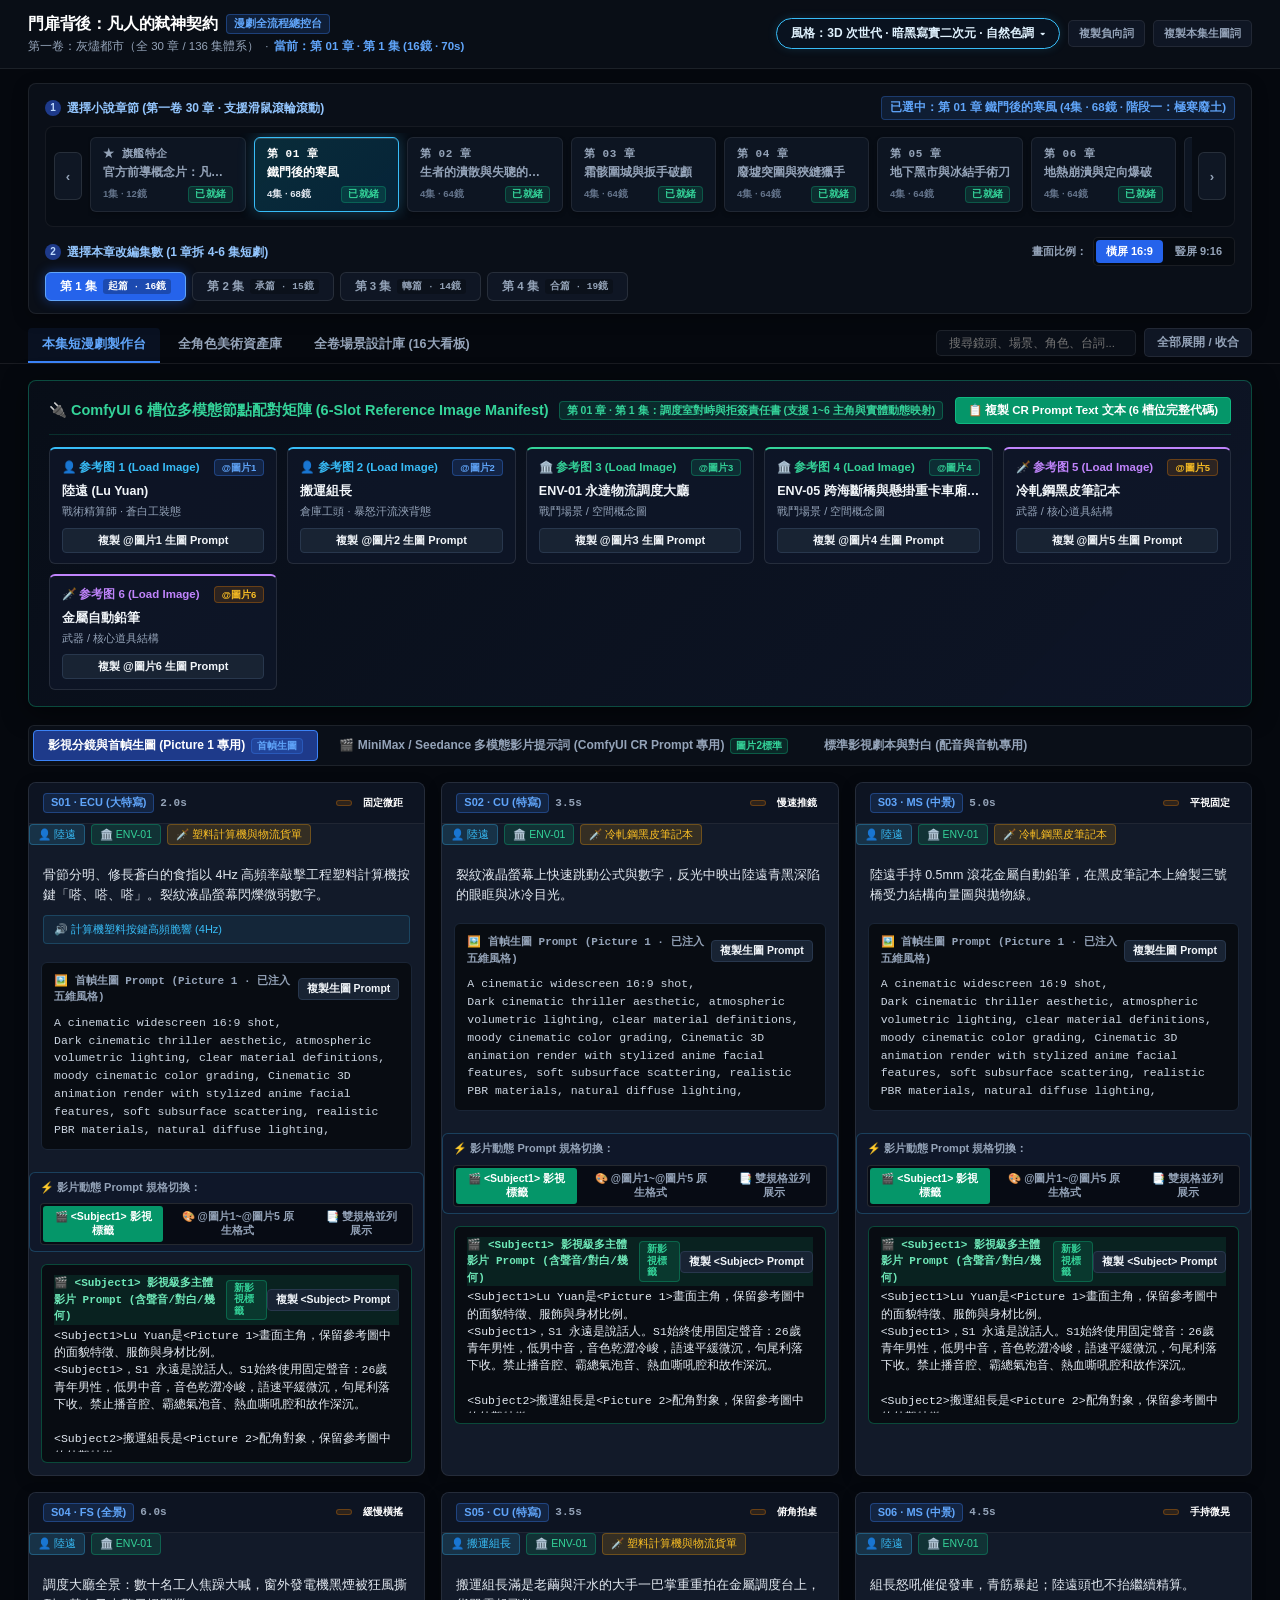
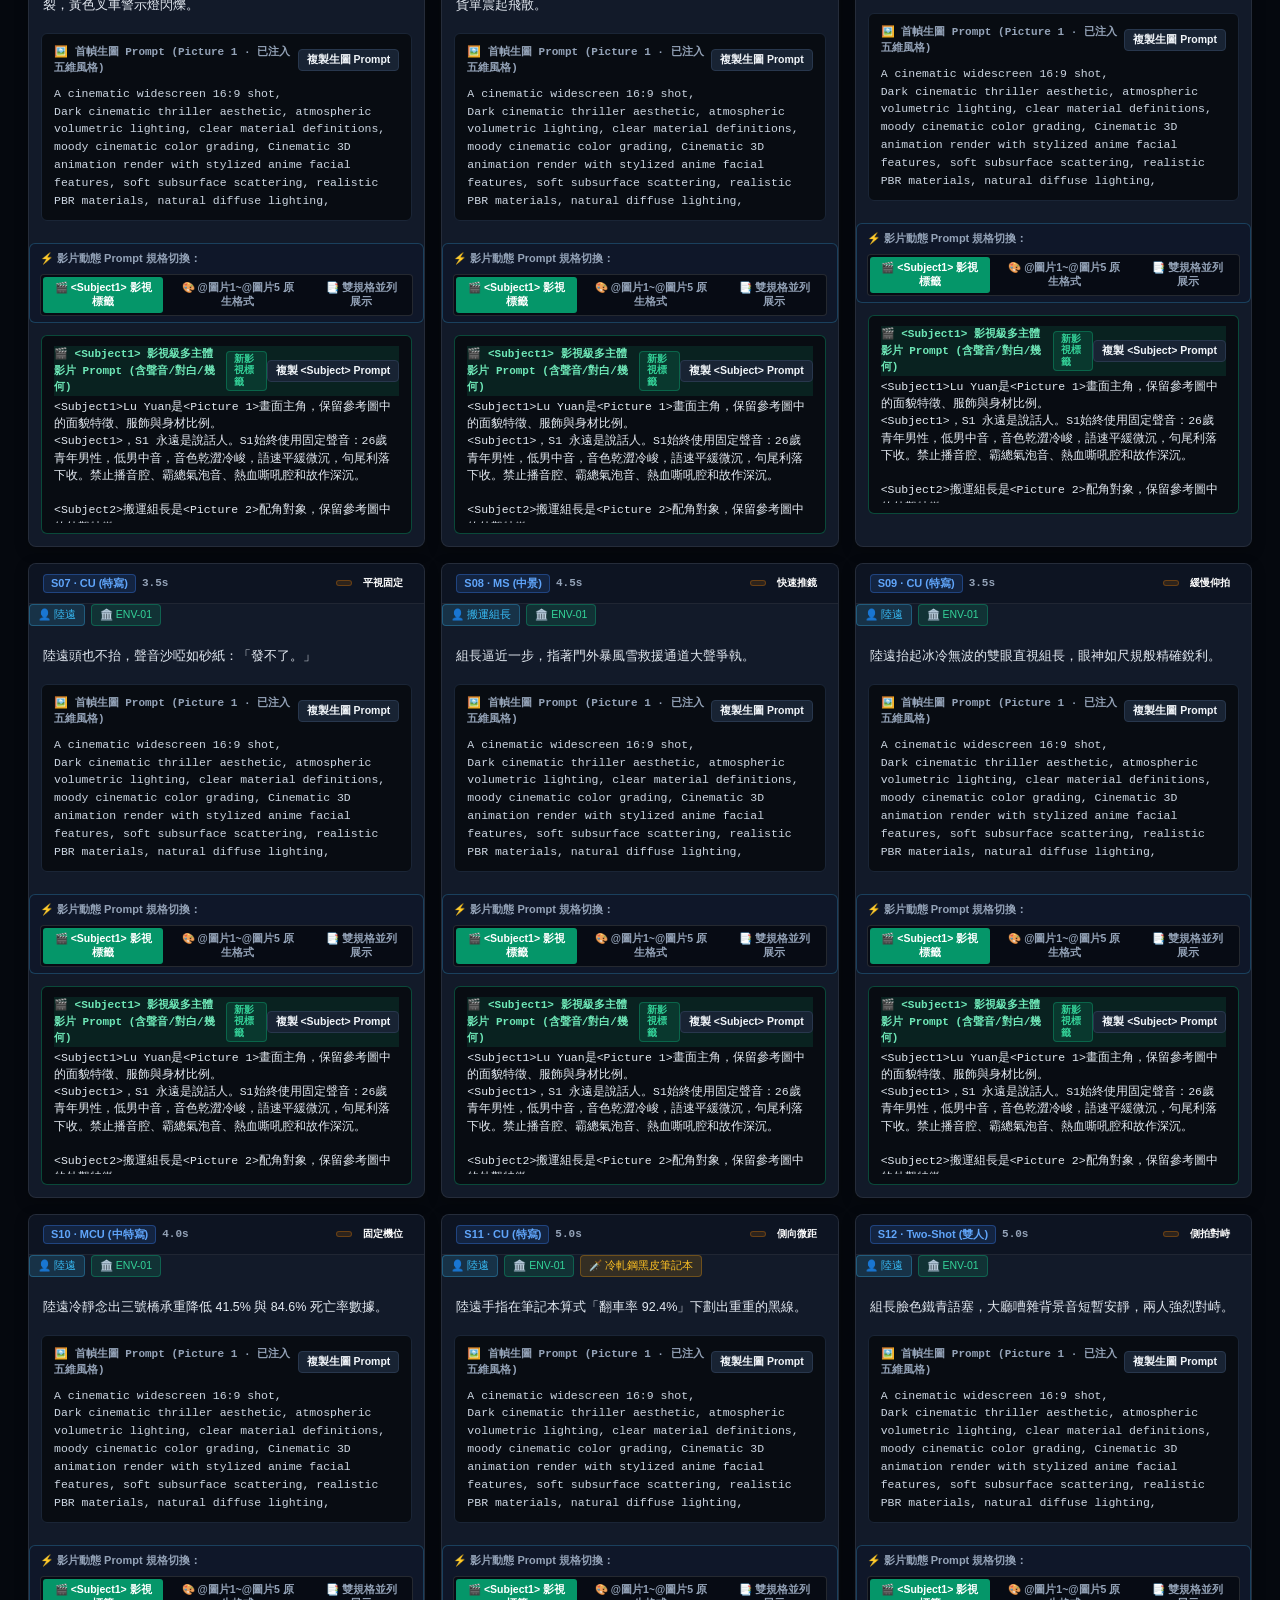
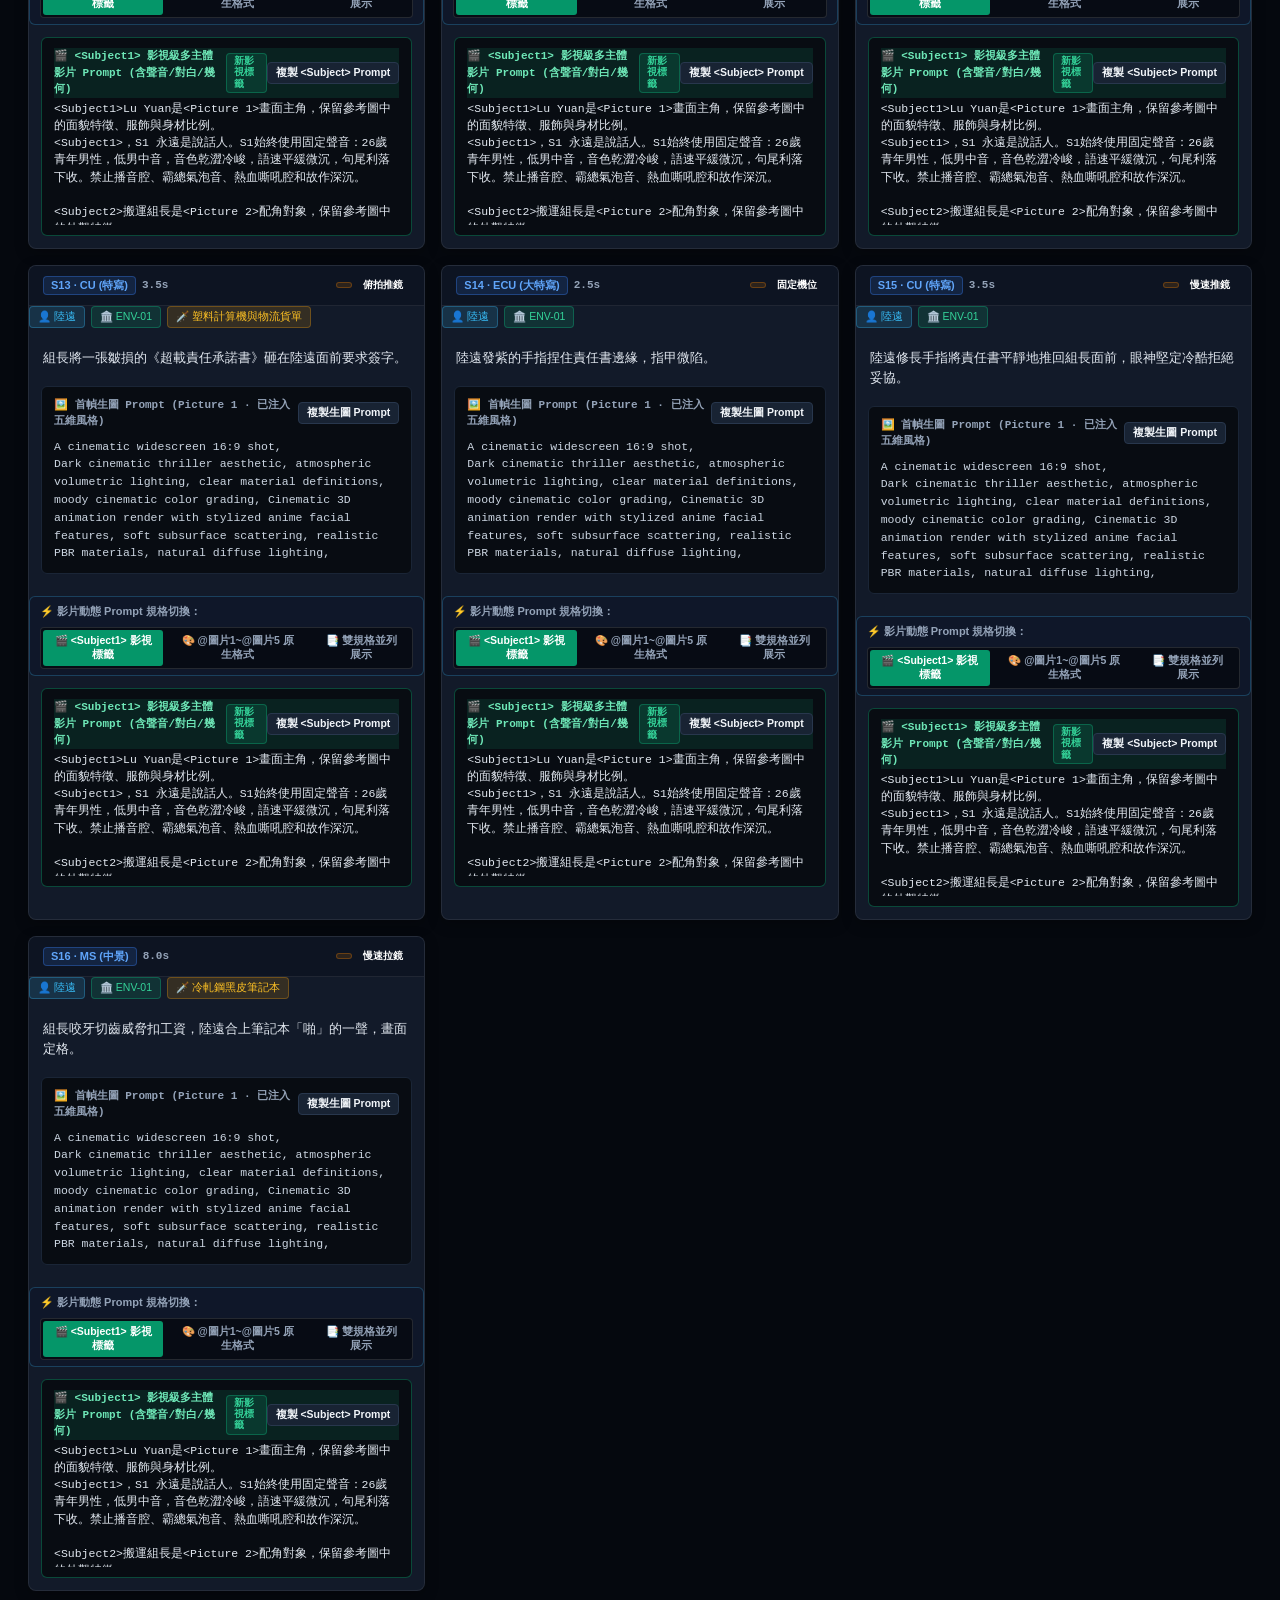
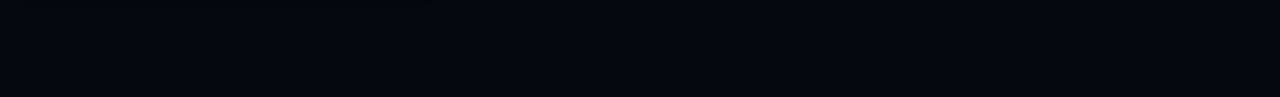
==== commit 12352ed7: "feat: 在單鏡分鏡卡片紅框處新增規格切換列，完整保留 @圖片1 原生與 <Subject1> 雙模態" ====
--- a/dashboard/index.html
+++ b/dashboard/index.html
@@ -12943,6 +12943,38 @@
     }
 
     // 切換提示詞格式 ('subject' 或 'at_picture')
+    
+    // 單鏡卡片紅框切換函式 (支援 <Subject1> 影視格式 vs @圖片1~@圖片5 原生格式 vs 雙規格並列)
+    function switchSingleShotMode(shotId, mode) {
+      const boxSubject = document.getElementById('box-subject-' + shotId);
+      const boxAtpic = document.getElementById('box-atpic-' + shotId);
+      const btnSubject = document.getElementById('btn-mode-subject-' + shotId);
+      const btnAtpic = document.getElementById('btn-mode-atpic-' + shotId);
+      const btnBoth = document.getElementById('btn-mode-both-' + shotId);
+
+      if (!boxSubject || !boxAtpic) return;
+
+      if (mode === 'subject') {
+        boxSubject.style.display = 'block';
+        boxAtpic.style.display = 'none';
+        if (btnSubject) { btnSubject.style.background = '#059669'; btnSubject.style.color = '#fff'; }
+        if (btnAtpic) { btnAtpic.style.background = 'transparent'; btnAtpic.style.color = '#94a3b8'; }
+        if (btnBoth) { btnBoth.style.background = 'transparent'; btnBoth.style.color = '#94a3b8'; }
+      } else if (mode === 'at_picture') {
+        boxSubject.style.display = 'none';
+        boxAtpic.style.display = 'block';
+        if (btnAtpic) { btnAtpic.style.background = '#0284c7'; btnAtpic.style.color = '#fff'; }
+        if (btnSubject) { btnSubject.style.background = 'transparent'; btnSubject.style.color = '#94a3b8'; }
+        if (btnBoth) { btnBoth.style.background = 'transparent'; btnBoth.style.color = '#94a3b8'; }
+      } else if (mode === 'both') {
+        boxSubject.style.display = 'block';
+        boxAtpic.style.display = 'block';
+        if (btnBoth) { btnBoth.style.background = '#7c3aed'; btnBoth.style.color = '#fff'; }
+        if (btnSubject) { btnSubject.style.background = 'transparent'; btnSubject.style.color = '#94a3b8'; }
+        if (btnAtpic) { btnAtpic.style.background = 'transparent'; btnAtpic.style.color = '#94a3b8'; }
+      }
+    }
+
     function switchPromptFormat(fmt) {
       currentPromptFormat = fmt;
       
@@ -15045,18 +15077,46 @@
                   <div class="prompt-content">${escapeHtml(dynamicShotPrompt)}</div>
                 </div>
 
-                <!-- 模組 2: MiniMax / Seedance 影片提示詞 (Video 專用) -->
-                <div class="prompt-box" style="margin-top: 8px; border-color: rgba(16, 185, 129, 0.3);">
-                  <div class="prompt-header" style="background: rgba(16, 185, 129, 0.1); display: flex; justify-content: space-between; align-items: center;">
+                <!-- 【紅框新增區塊】：單鏡影片提示詞規格切換列 (保留原生 + 支援新影視規範 + 支援雙軌並列) -->
+                <div class="shot-format-switch-bar" data-shot-id="${shot.id || sIdx}" style="margin-top: 10px; margin-bottom: 6px; display: flex; justify-content: space-between; align-items: center; background: rgba(15, 23, 42, 0.7); border: 1px solid rgba(56, 189, 248, 0.25); border-radius: 6px; padding: 6px 10px; flex-wrap: wrap; gap: 8px;">
+                  <div style="display: flex; align-items: center; gap: 6px; font-size: 11px; color: #94a3b8; font-weight: 700;">
+                    <span>⚡ 影片動態 Prompt 規格切換：</span>
+                  </div>
+                  <div style="display: inline-flex; background: rgba(0, 0, 0, 0.5); border: 1px solid rgba(255, 255, 255, 0.12); border-radius: 4px; padding: 2px; gap: 3px;">
+                    <button type="button" id="btn-mode-subject-${shot.id || sIdx}" onclick="switchSingleShotMode('${shot.id || sIdx}', 'subject')" style="border: none; background: ${currentPromptFormat === 'subject' ? '#059669' : 'transparent'}; color: ${currentPromptFormat === 'subject' ? '#fff' : '#94a3b8'}; padding: 4px 10px; font-size: 10.5px; font-weight: 700; border-radius: 3px; cursor: pointer; transition: all 0.2s;">
+                      🎬 &lt;Subject1&gt; 影視標籤
+                    </button>
+                    <button type="button" id="btn-mode-atpic-${shot.id || sIdx}" onclick="switchSingleShotMode('${shot.id || sIdx}', 'at_picture')" style="border: none; background: ${currentPromptFormat === 'at_picture' ? '#0284c7' : 'transparent'}; color: ${currentPromptFormat === 'at_picture' ? '#fff' : '#94a3b8'}; padding: 4px 10px; font-size: 10.5px; font-weight: 700; border-radius: 3px; cursor: pointer; transition: all 0.2s;">
+                      🎨 @圖片1~@圖片5 原生格式
+                    </button>
+                    <button type="button" id="btn-mode-both-${shot.id || sIdx}" onclick="switchSingleShotMode('${shot.id || sIdx}', 'both')" style="border: none; background: transparent; color: #94a3b8; padding: 4px 10px; font-size: 10.5px; font-weight: 700; border-radius: 3px; cursor: pointer; transition: all 0.2s;">
+                      📑 雙規格並列展示
+                    </button>
+                  </div>
+                </div>
+
+                <!-- 模組 2-A: <Subject1> 影視級多主體影片提示詞 (含聲音/對白/幾何) -->
+                <div class="prompt-box prompt-box-subject" id="box-subject-${shot.id || sIdx}" style="margin-top: 6px; border-color: rgba(16, 185, 129, 0.35); display: ${currentPromptFormat === 'at_picture' ? 'none' : 'block'};">
+                  <div class="prompt-header" style="background: rgba(16, 185, 129, 0.12); display: flex; justify-content: space-between; align-items: center;">
                     <div style="display: flex; align-items: center; gap: 6px;">
-                      <span style="color: #6ee7b7; font-size: 11px; font-weight: 700;">🎬 本鏡多模態影片動態 Prompt</span>
-                      <span class="badge badge-emerald" style="font-size: 9px;">${currentPromptFormat === 'subject' ? '<Subject1> 影視格式' : '@圖片1 原生格式'}</span>
+                      <span style="color: #6ee7b7; font-size: 11px; font-weight: 700;">🎬 &lt;Subject1&gt; 影視級多主體影片 Prompt (含聲音/對白/幾何)</span>
+                      <span class="badge badge-emerald" style="font-size: 9.5px;">新影視標籤</span>
                     </div>
-                    <div style="display: flex; gap: 6px;">
-                      <button class="btn-copy" onclick="copyBoxPrompt(this)" style="font-size: 10.5px;">複製本鏡 Prompt</button>
+                    <button class="btn-copy" onclick="copyBoxPrompt(this)" style="font-size: 10.5px;">複製 &lt;Subject&gt; Prompt</button>
+                  </div>
+                  <div class="prompt-content" style="font-size: 11.5px; line-height: 1.5; color: #e2e8f0;">${escapeHtml(generateSingleShotSubjectPrompt(ch, ep, shot, sIdx))}</div>
+                </div>
+
+                <!-- 模組 2-B: MiniMax / Seedance 原生影片提示詞 (@圖片1~@圖片5 原生格式，完整保留絕不砍掉) -->
+                <div class="prompt-box prompt-box-atpic" id="box-atpic-${shot.id || sIdx}" style="margin-top: 6px; border-color: rgba(56, 189, 248, 0.35); display: ${currentPromptFormat === 'subject' ? 'none' : 'block'};">
+                  <div class="prompt-header" style="background: rgba(56, 189, 248, 0.1); display: flex; justify-content: space-between; align-items: center;">
+                    <div style="display: flex; align-items: center; gap: 6px;">
+                      <span style="color: #38bdf8; font-size: 11px; font-weight: 700;">🎨 MiniMax / Seedance 原生影片 Prompt (@圖片1~@圖片5 格式)</span>
+                      <span class="badge badge-primary" style="font-size: 9.5px;">ComfyUI 原生</span>
                     </div>
+                    <button class="btn-copy" onclick="copyBoxPrompt(this)" style="font-size: 10.5px;">複製 @圖片 原生 Prompt</button>
                   </div>
-                  <div class="prompt-content" id="single-video-prompt-${shot.id || sIdx}" style="font-size: 11.5px; line-height: 1.5; color: #e2e8f0;">${escapeHtml((currentPromptFormat === 'subject') ? generateSingleShotSubjectPrompt(ch, ep, shot, sIdx) : singleMinimax)}</div>
+                  <div class="prompt-content" style="font-size: 11.5px; line-height: 1.5; color: #e2e8f0;">${escapeHtml(singleMinimax)}</div>
                 </div>
               </div>
             `;
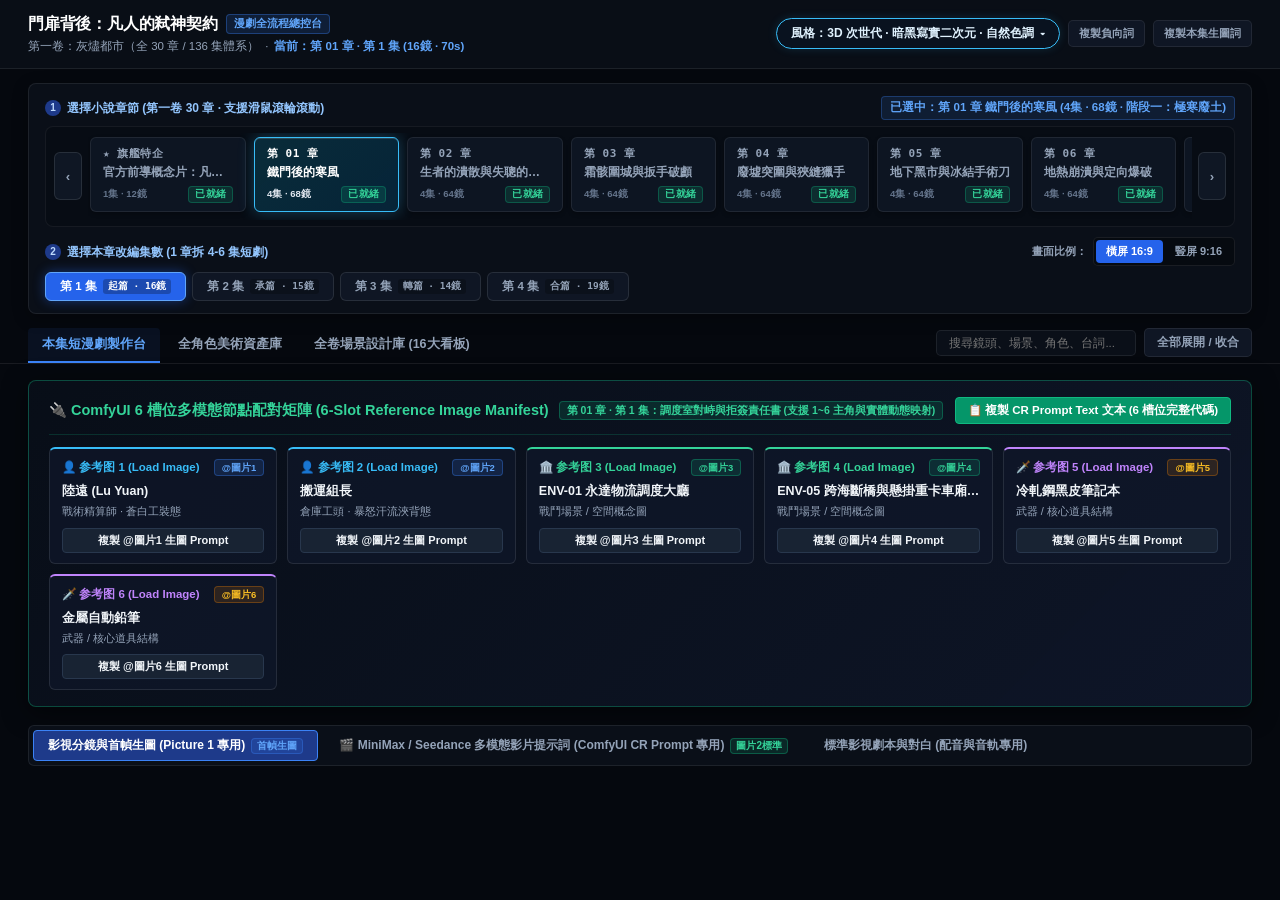
==== commit 87ec9bc0: "feat: 實裝全套導演視覺線框分鏡 SVG、空間調度面板與雙模態提示詞切換至 HTML 工作台" ====
--- a/dashboard/index.html
+++ b/dashboard/index.html
@@ -15065,6 +15065,19 @@
                   }
                 })()}
 
+                ${wireframeSvg ? `
+                  <div style="margin: 8px 0; border-radius: 6px; overflow: hidden; border: 1px solid rgba(56, 189, 248, 0.25); box-shadow: 0 4px 12px rgba(0,0,0,0.5);">
+                    ${wireframeSvg}
+                  </div>
+                ` : ''}
+                ${staging ? `
+                  <div style="display: grid; grid-template-columns: repeat(auto-fit, minmax(130px, 1fr)); gap: 6px; background: rgba(15, 23, 42, 0.6); border: 1px solid rgba(255,255,255,0.06); border-radius: 6px; padding: 6px 10px; font-size: 10.5px; margin-bottom: 8px;">
+                    <div><span style="color:#64748b; font-weight:700;">朝向：</span><span style="color:#cbd5e1;">${escapeHtml(staging.orientation)}</span></div>
+                    <div><span style="color:#64748b; font-weight:700;">位差：</span><span style="color:#cbd5e1;">${escapeHtml(staging.elevation)}</span></div>
+                    <div><span style="color:#64748b; font-weight:700;">景深：</span><span style="color:#cbd5e1;">${escapeHtml(staging.deepFocus)}</span></div>
+                    <div><span style="color:#64748b; font-weight:700;">軌跡：</span><span style="color:#cbd5e1;">${escapeHtml(staging.trajectory)}</span></div>
+                  </div>
+                ` : ''}
                 <div class="shot-desc">${shot.desc}</div>
                 ${shot.sfx ? `<div class="shot-sfx">🔊 ${shot.sfx}</div>` : ''}
 
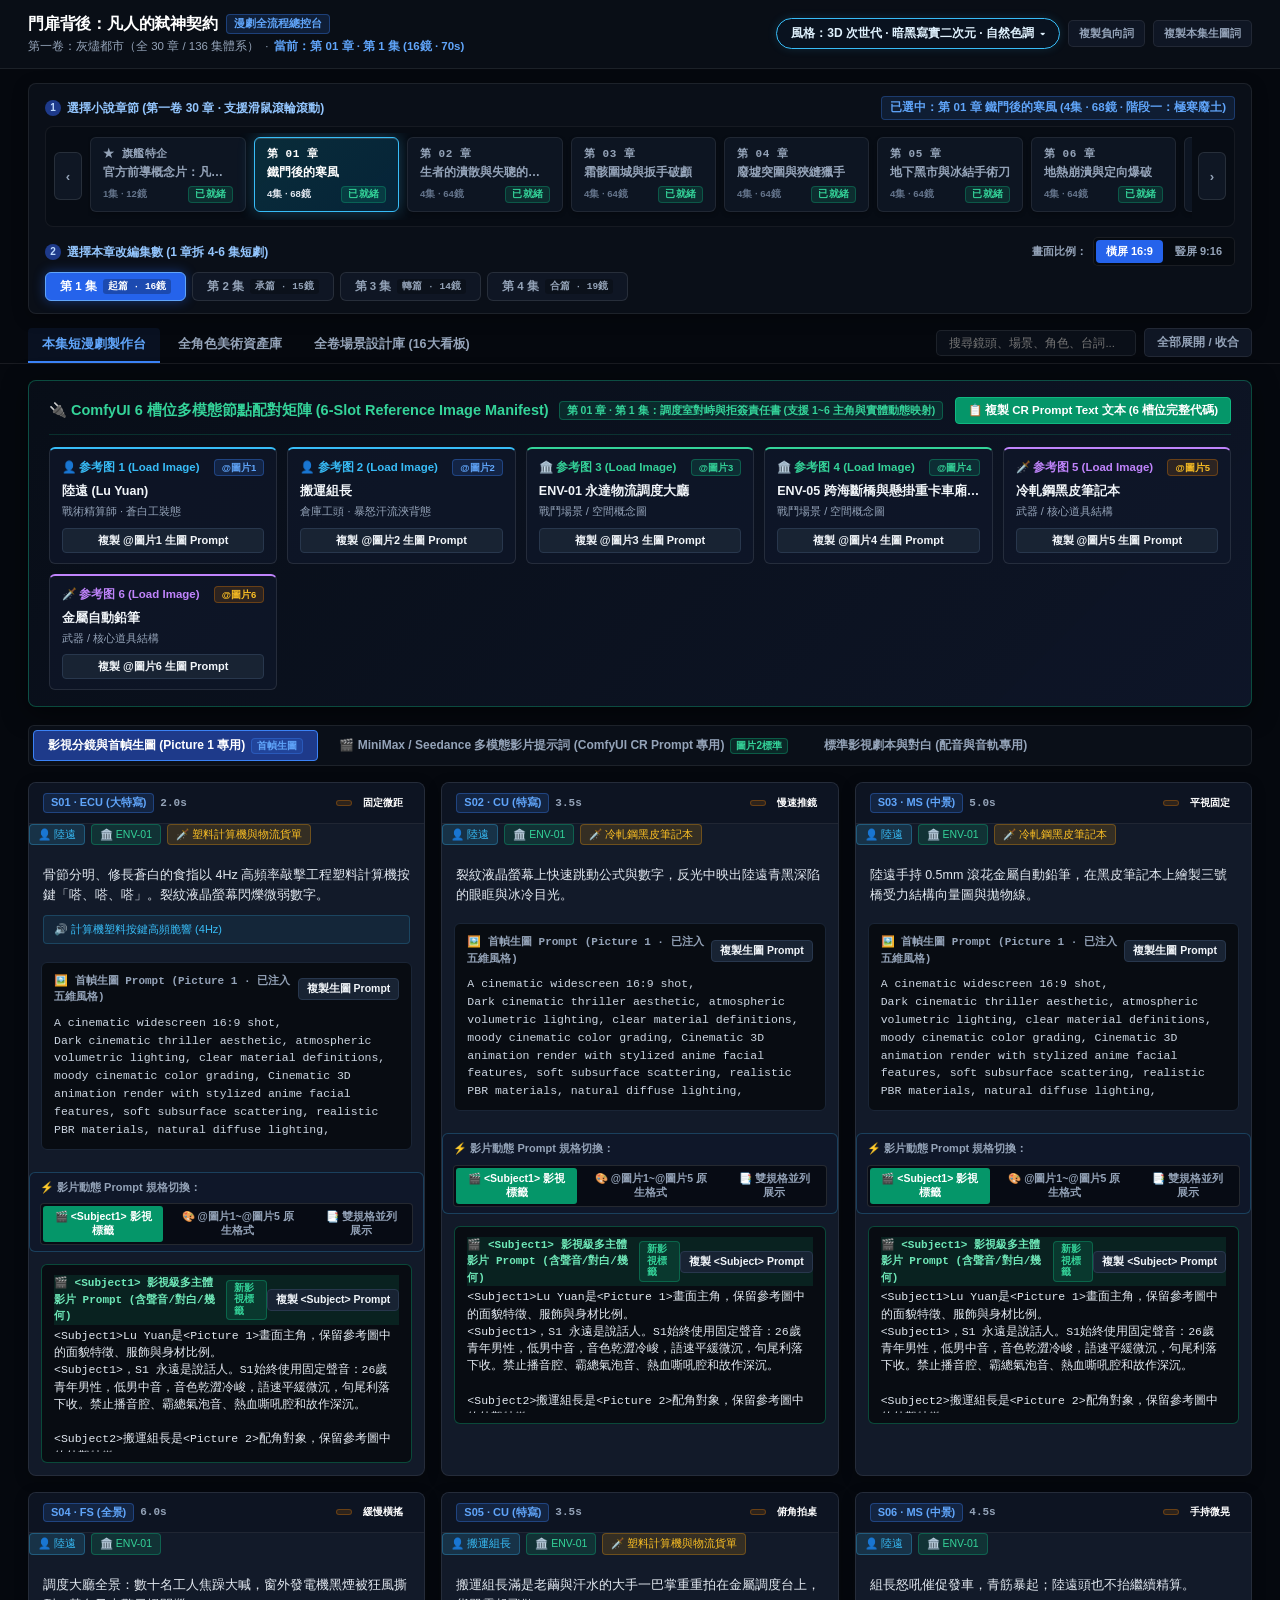
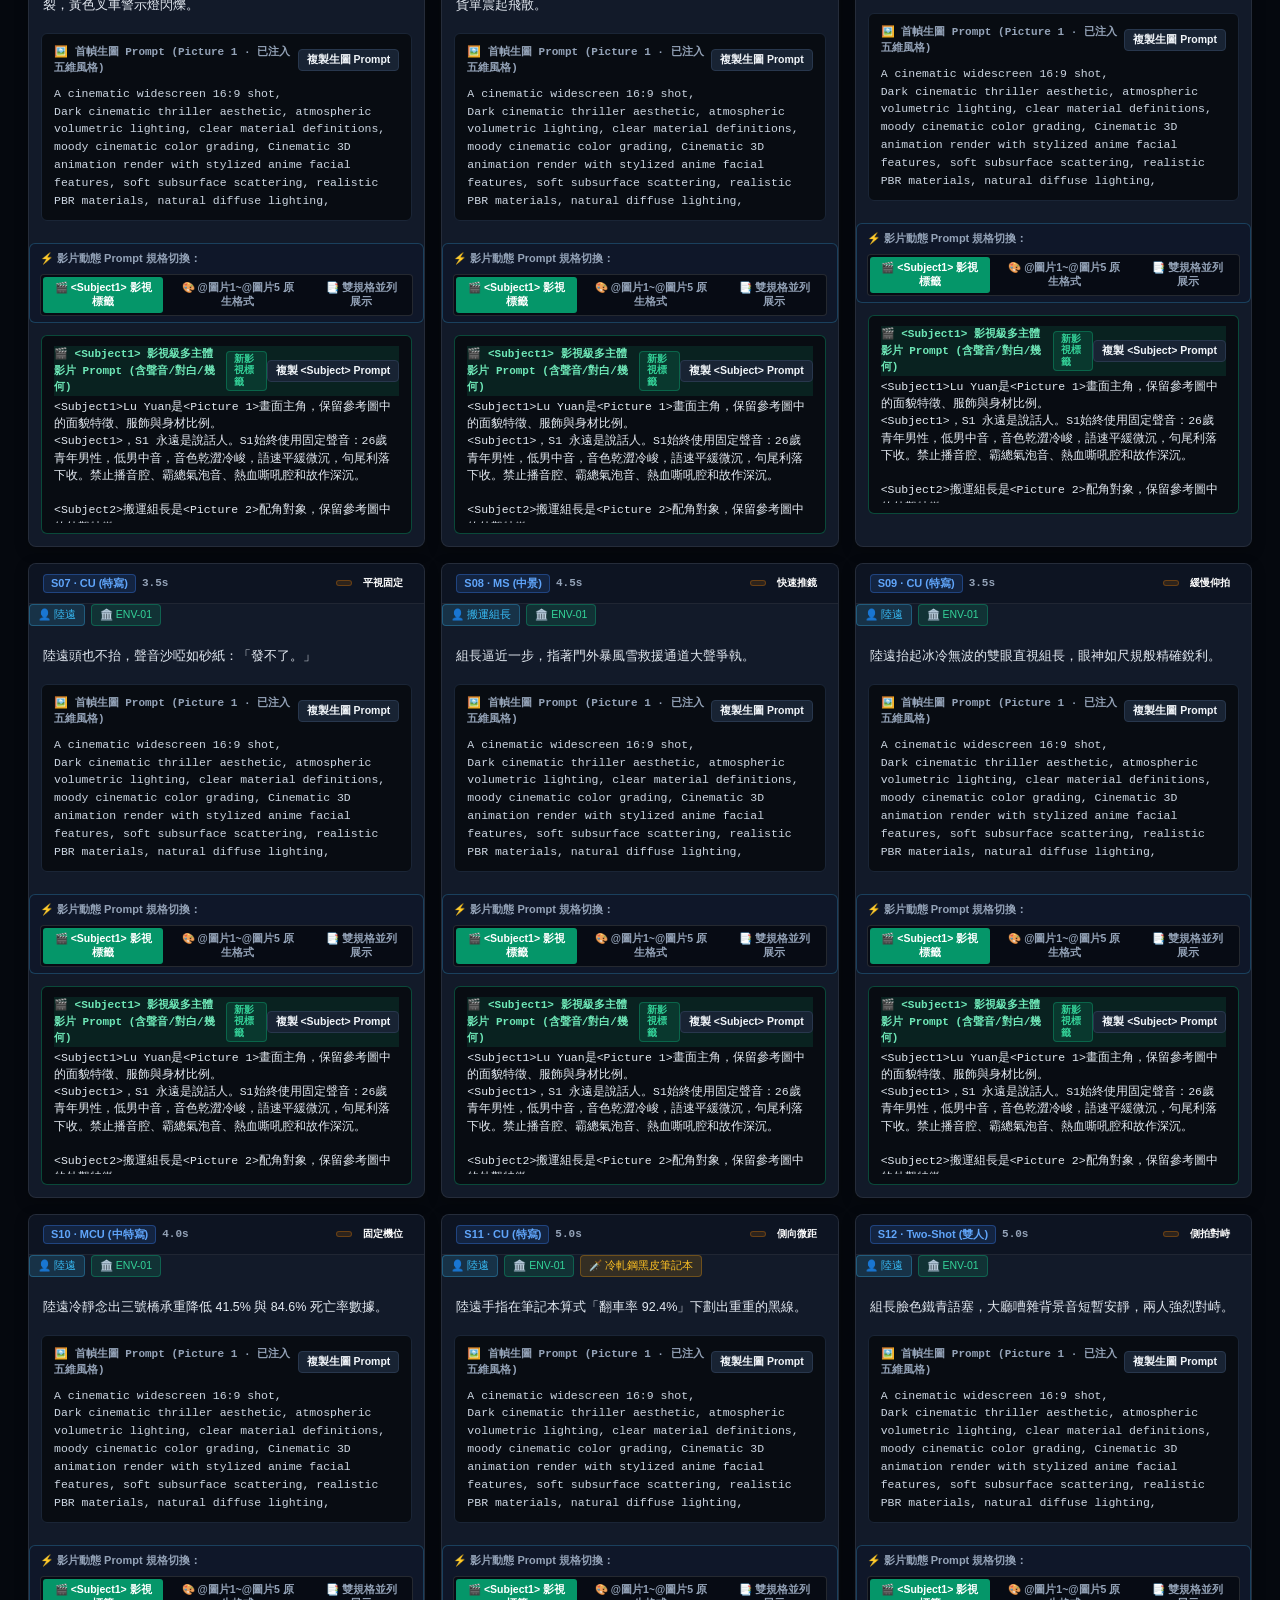
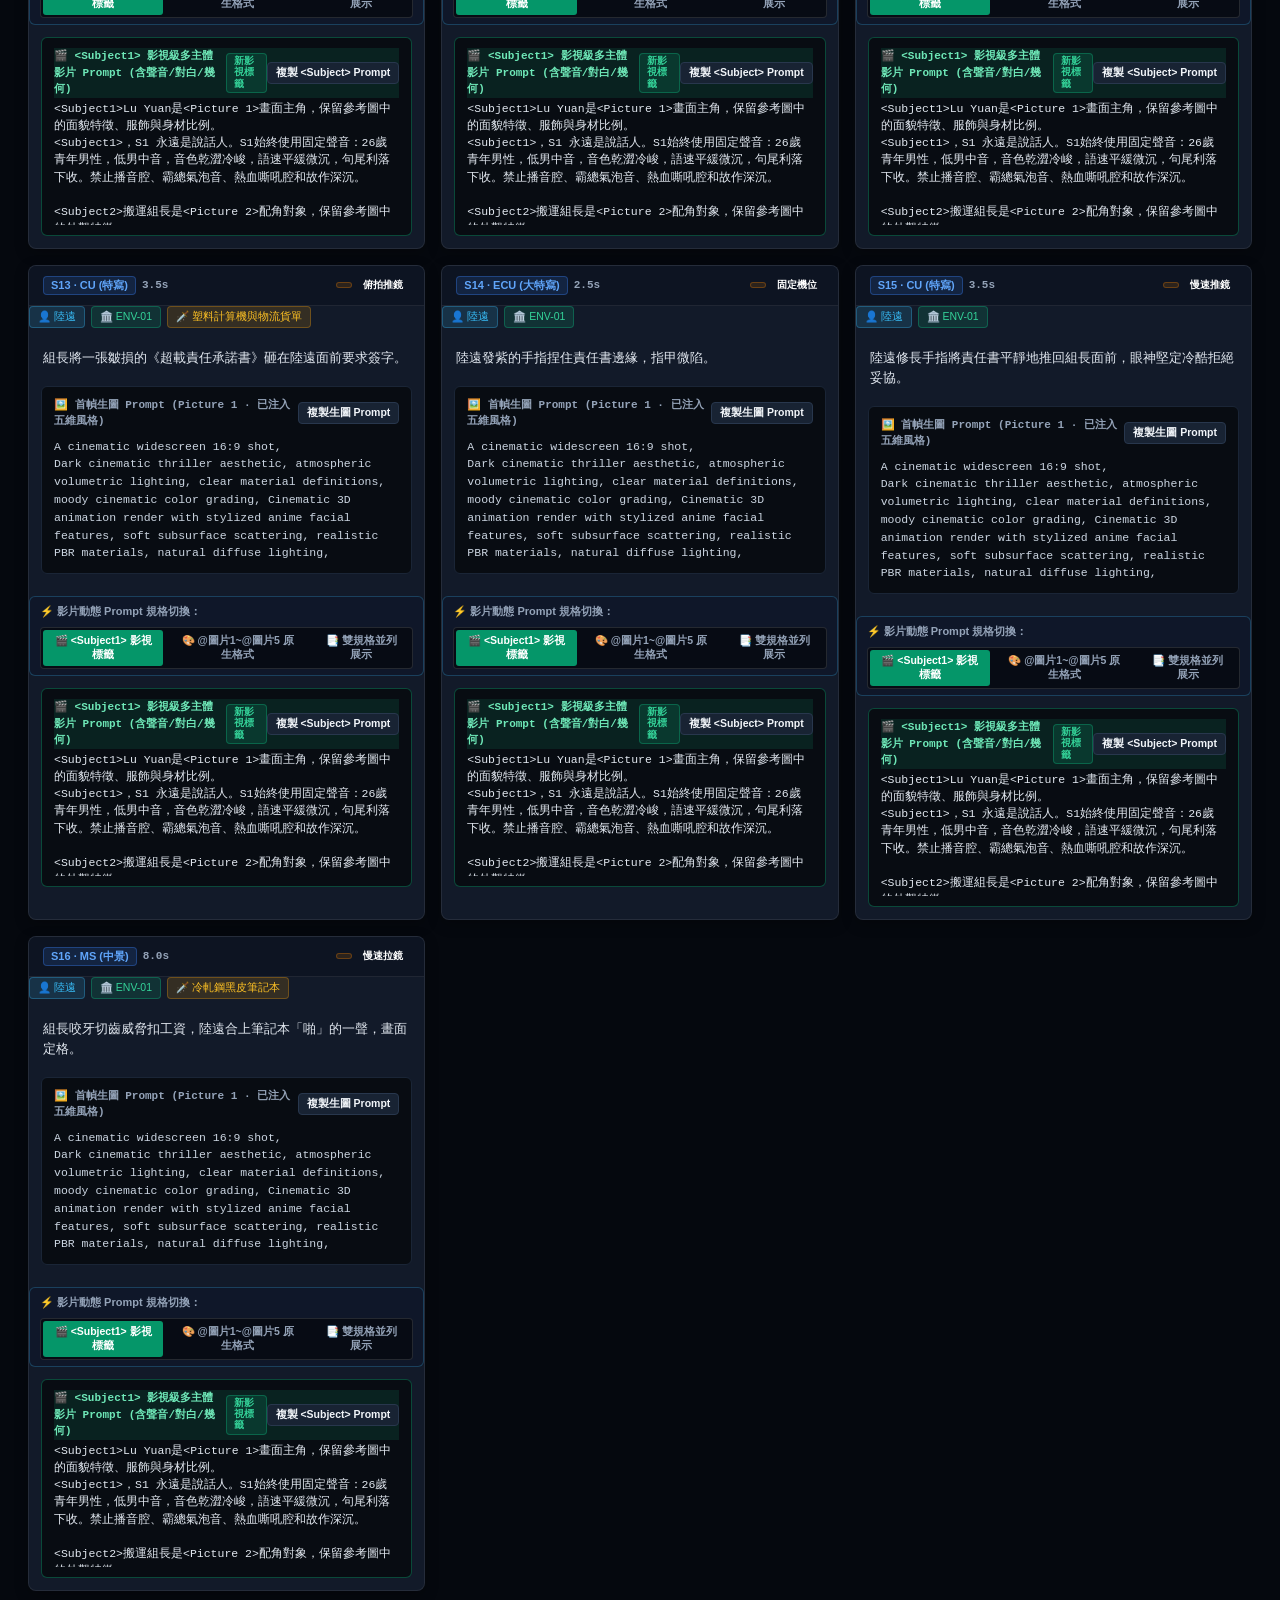
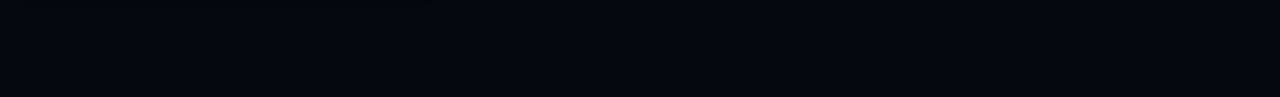
==== commit 824b15e2: "fix: 修復分鏡卡片渲染變數作用域 Bug，建立永久全站防退行健康測試套件，並將根目錄首頁直連旗艦總控工作台" ====
--- a/dashboard/index.html
+++ b/dashboard/index.html
@@ -15023,8 +15023,19 @@
             const singleMinimax = generateSingleShotMinimaxPrompt(ch, ep, shot, sIdx);
             const shotChar = manifest.characters.find(c => c.kw.some(k => (shot.desc || '').includes(k) || (shot.body || '').includes(k))) || manifest.characters[0];
             const shotProp = manifest.props.find(p => p.kw.some(k => (shot.desc || '').includes(k) || (shot.body || '').includes(k)));
-
-            return `
+            
+            // 安全獲取前導片導演線框圖與空間調度規格 (高容錯防禦)
+            const isTeaser = (ch && (ch.id === 'ch_teaser' || (ch.num && ch.num.includes('旗艦特企')))) || (ep && ep.tag && ep.tag.includes('純視覺')) || (currentChapterKey === 'ch_teaser');
+            let wireframeSvg = shot.svg || '';
+            let staging = shot.staging || null;
+            if (isTeaser && typeof trailerData !== 'undefined' && trailerData.shots) {
+              const matchedTrailerShot = trailerData.shots.find(s => s.id === shot.id);
+              if (matchedTrailerShot) {
+                if (!wireframeSvg && matchedTrailerShot.svg) wireframeSvg = matchedTrailerShot.svg;
+                if (!staging && matchedTrailerShot.staging) staging = matchedTrailerShot.staging;
+              }
+            }
+return `
               <div class="shot-card">
                 <div class="shot-header">
                   <div style="display: flex; align-items: center; gap: 6px;">
